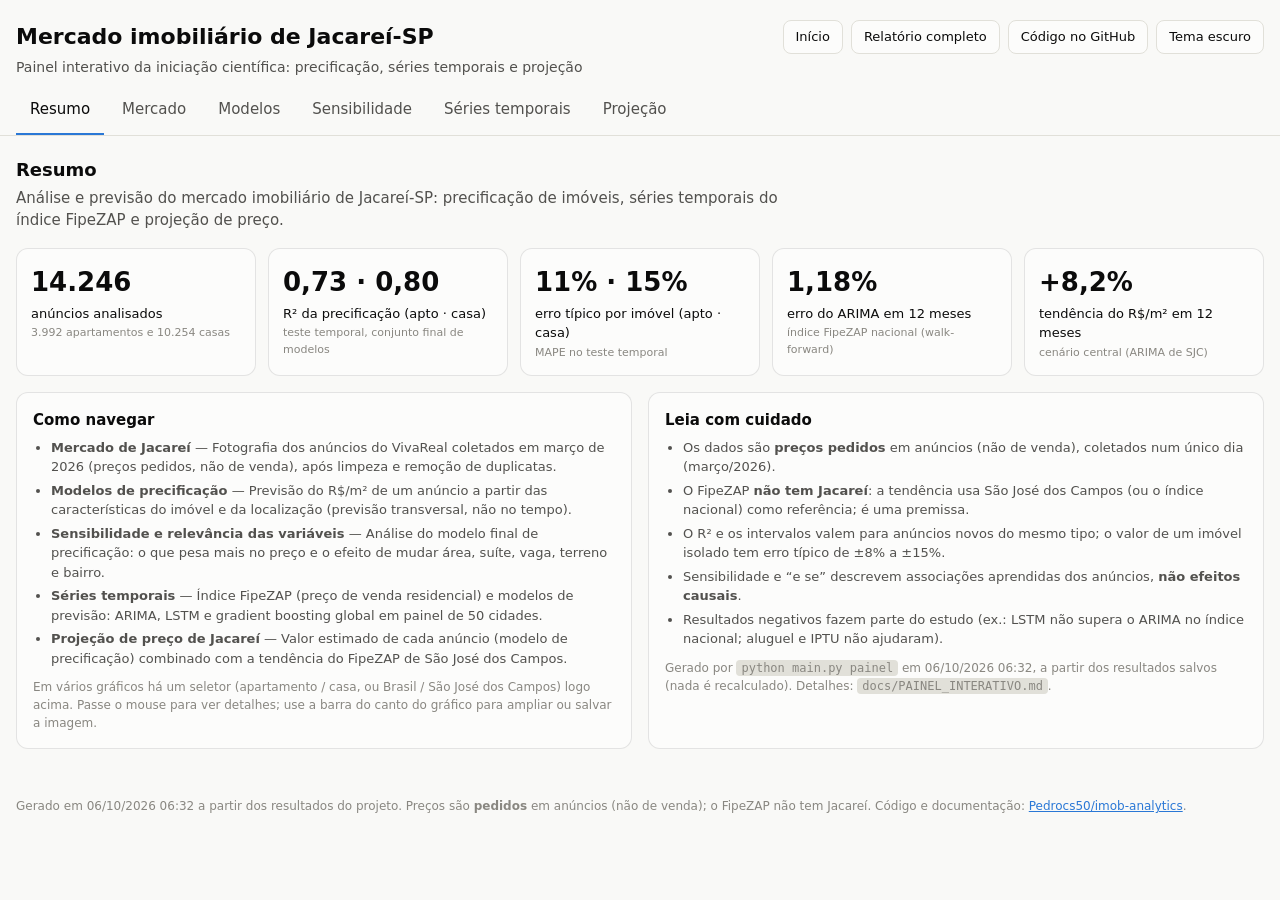
==== site/painel.html @ b03b43f9 "feat: sensibilidade, painel interativo, relatorio automatico, prever, verificar e site para GitHub P" ====
<!doctype html><html lang="pt-BR"><head><meta charset="utf-8"><meta name="viewport" content="width=device-width,initial-scale=1"><title>Painel — mercado imobiliário de Jacareí</title><meta name="description" content="Análise e previsão do mercado imobiliário de Jacareí-SP: precificação de imóveis, séries temporais do índice FipeZAP e projeção de preço."><meta property="og:title" content="Mercado imobiliário de Jacareí-SP — painel interativo"><meta property="og:description" content="Análise e previsão do mercado imobiliário de Jacareí-SP: precificação de imóveis, séries temporais do índice FipeZAP e projeção de preço."><meta property="og:type" content="website"><style>
:root{color-scheme:light;--bg:#f9f9f7;--card:#fcfcfb;--ink:#0b0b0b;--ink2:#52514e;--muted:#898781;--line:#e1e0d9;--axis:#c3c2b7;--acc:#2a78d6;--ring:rgba(11,11,11,.10)}
@media (prefers-color-scheme:dark){:root:where(:not([data-theme="light"])){color-scheme:dark;--bg:#0d0d0d;--card:#1a1a19;--ink:#fff;--ink2:#c3c2b7;--muted:#898781;--line:#2c2c2a;--axis:#383835;--acc:#3987e5;--ring:rgba(255,255,255,.10)}}
:root[data-theme="dark"]{color-scheme:dark;--bg:#0d0d0d;--card:#1a1a19;--ink:#fff;--ink2:#c3c2b7;--muted:#898781;--line:#2c2c2a;--axis:#383835;--acc:#3987e5;--ring:rgba(255,255,255,.10)}
*{box-sizing:border-box}body{margin:0;background:var(--bg);color:var(--ink);font:15px/1.5 system-ui,-apple-system,"Segoe UI",sans-serif}
header{padding:20px 16px 8px;max-width:1280px;margin:0 auto;display:flex;gap:16px;align-items:flex-start;justify-content:space-between}
h1{font-size:22px;margin:0 0 4px}.sub{color:var(--ink2);margin:0;font-size:14px}
#tema{border:1px solid var(--line);background:var(--card);color:var(--ink);border-radius:8px;padding:6px 12px;cursor:pointer;font:inherit;font-size:13px}
nav{position:sticky;top:0;z-index:5;background:var(--bg);border-bottom:1px solid var(--line)}
.abas{max-width:1280px;margin:0 auto;padding:0 16px;display:flex;gap:4px;overflow-x:auto}
.aba{border:0;background:none;color:var(--ink2);padding:12px 14px;cursor:pointer;font:inherit;font-weight:500;border-bottom:2px solid transparent;white-space:nowrap}
.aba:hover{color:var(--ink)}.aba[aria-selected="true"]{color:var(--ink);border-bottom-color:var(--acc)}
main{max-width:1280px;margin:0 auto;padding:20px 16px 48px}
.painel{display:none}.painel.ativo{display:block}h2{font-size:18px;margin:0 0 4px}.resumo{color:var(--ink2);margin:0 0 16px;max-width:80ch}
.grade{display:grid;grid-template-columns:repeat(2,minmax(0,1fr));gap:16px}.cheia{grid-column:1/-1}
.cartao{background:var(--card);border:1px solid var(--ring);border-radius:12px;padding:16px;min-width:0}
.corpo{overflow:hidden;max-width:100%}.cartao h3{font-size:15px;margin:0 0 6px}.texto{color:var(--ink2);font-size:13px;margin:0 0 10px}.fonte{color:var(--muted);font-size:11px;margin:8px 0 0}
.aviso{color:var(--ink2);border-left:3px solid #fab219;padding-left:10px;font-size:13px}.nota{color:var(--muted);font-size:12px;margin:10px 0 0}
.segmentos{display:flex;gap:6px;margin:0 0 8px;flex-wrap:wrap}.seg{border:1px solid var(--line);background:none;color:var(--ink2);border-radius:999px;padding:4px 12px;cursor:pointer;font:inherit;font-size:13px}
.seg.ativo{background:var(--acc);border-color:var(--acc);color:#fff}
.kpis{display:grid;grid-template-columns:repeat(auto-fit,minmax(190px,1fr));gap:12px;margin-bottom:16px}
.kpi{background:var(--card);border:1px solid var(--ring);border-radius:12px;padding:14px}.kpi-v{font-size:26px;font-weight:600}.kpi-r{font-size:13px;margin-top:2px}.kpi-n{color:var(--muted);font-size:11px;margin-top:2px}
.lista{margin:0;padding-left:18px;color:var(--ink2);font-size:13px}.lista li{margin:4px 0}code{background:var(--line);padding:1px 5px;border-radius:4px;font-size:12px}
.rolagem{overflow-x:auto}table{border-collapse:collapse;width:100%;font-size:13px}th,td{text-align:left;padding:7px 10px;border-bottom:1px solid var(--line)}th{color:var(--ink2);font-weight:600}
header .acoes{display:flex;gap:8px;flex-wrap:wrap;justify-content:flex-end}.link{border:1px solid var(--line);background:var(--card);color:var(--ink);border-radius:8px;padding:6px 12px;font-size:13px;text-decoration:none}.link:hover{border-color:var(--acc)}
footer{max-width:1280px;margin:0 auto;padding:0 16px 32px;color:var(--muted);font-size:12px}footer a{color:var(--acc)}
@media (max-width:800px){.grade{grid-template-columns:minmax(0,1fr)}header{flex-direction:column}}
</style><script src="https://cdn.plot.ly/plotly-4.1.1.min.js" charset="utf-8"></script></head><body><header><div><h1>Mercado imobiliário de Jacareí-SP</h1><p class="sub">Painel interativo da iniciação científica: precificação, séries temporais e projeção</p></div><div class="acoes"><a class="link" href="index.html">Início</a><a class="link" href="relatorio.html">Relatório completo</a><a class="link" href="https://github.com/Pedrocs50/imob-analytics">Código no GitHub</a><button id="tema" type="button">Tema escuro</button></div></header><nav><div class="abas" role="tablist"><button type="button" class="aba" role="tab" data-aba="resumo" aria-selected="true">Resumo</button><button type="button" class="aba" role="tab" data-aba="mercado" aria-selected="false">Mercado</button><button type="button" class="aba" role="tab" data-aba="modelos" aria-selected="false">Modelos</button><button type="button" class="aba" role="tab" data-aba="sensibilidade" aria-selected="false">Sensibilidade</button><button type="button" class="aba" role="tab" data-aba="series" aria-selected="false">Séries temporais</button><button type="button" class="aba" role="tab" data-aba="projecao" aria-selected="false">Projeção</button></div></nav><main><div class="painel ativo" id="aba-resumo" role="tabpanel"><h2>Resumo</h2><p class="resumo">Análise e previsão do mercado imobiliário de Jacareí-SP: precificação de imóveis, séries temporais do índice FipeZAP e projeção de preço.</p>
<div class="kpis"><div class="kpi"><div class="kpi-v">14.246</div><div class="kpi-r">anúncios analisados</div><div class="kpi-n">3.992 apartamentos e 10.254 casas</div></div><div class="kpi"><div class="kpi-v">0,73 · 0,80</div><div class="kpi-r">R² da precificação (apto · casa)</div><div class="kpi-n">teste temporal, conjunto final de modelos</div></div><div class="kpi"><div class="kpi-v">11% · 15%</div><div class="kpi-r">erro típico por imóvel (apto · casa)</div><div class="kpi-n">MAPE no teste temporal</div></div><div class="kpi"><div class="kpi-v">1,18%</div><div class="kpi-r">erro do ARIMA em 12 meses</div><div class="kpi-n">índice FipeZAP nacional (walk-forward)</div></div><div class="kpi"><div class="kpi-v">+8,2%</div><div class="kpi-r">tendência do R$/m² em 12 meses</div><div class="kpi-n">cenário central (ARIMA de SJC)</div></div></div>
<div class="grade">
  <section class="cartao"><h3>Como navegar</h3><ul class="lista"><li><b>Mercado de Jacareí</b> — Fotografia dos anúncios do VivaReal coletados em março de 2026 (preços pedidos, não de venda), após limpeza e remoção de duplicatas.</li><li><b>Modelos de precificação</b> — Previsão do R$/m² de um anúncio a partir das características do imóvel e da localização (previsão transversal, não no tempo).</li><li><b>Sensibilidade e relevância das variáveis</b> — Análise do modelo final de precificação: o que pesa mais no preço e o efeito de mudar área, suíte, vaga, terreno e bairro.</li><li><b>Séries temporais</b> — Índice FipeZAP (preço de venda residencial) e modelos de previsão: ARIMA, LSTM e gradient boosting global em painel de 50 cidades.</li><li><b>Projeção de preço de Jacareí</b> — Valor estimado de cada anúncio (modelo de precificação) combinado com a tendência do FipeZAP de São José dos Campos.</li></ul>
    <p class="nota">Em vários gráficos há um seletor (apartamento / casa, ou Brasil / São José dos Campos) logo acima. Passe o mouse para ver detalhes; use a barra do canto do gráfico para ampliar ou salvar a imagem.</p></section>
  <section class="cartao"><h3>Leia com cuidado</h3><ul class="lista">
    <li>Os dados são <b>preços pedidos</b> em anúncios (não de venda), coletados num único dia (março/2026).</li>
    <li>O FipeZAP <b>não tem Jacareí</b>: a tendência usa São José dos Campos (ou o índice nacional) como referência; é uma premissa.</li>
    <li>O R² e os intervalos valem para anúncios novos do mesmo tipo; o valor de um imóvel isolado tem erro típico de ±8% a ±15%.</li>
    <li>Sensibilidade e “e se” descrevem associações aprendidas dos anúncios, <b>não efeitos causais</b>.</li>
    <li>Resultados negativos fazem parte do estudo (ex.: LSTM não supera o ARIMA no índice nacional; aluguel e IPTU não ajudaram).</li></ul>
    <p class="nota">Gerado por <code>python main.py painel</code> em 06/10/2026 06:32, a partir dos resultados salvos (nada é recalculado). Detalhes: <code>docs/PAINEL_INTERATIVO.md</code>.</p></section>
</div></div><div class="painel" id="aba-mercado" role="tabpanel"><h2>Mercado de Jacareí</h2><p class="resumo">Fotografia dos anúncios do VivaReal coletados em março de 2026 (preços pedidos, não de venda), após limpeza e remoção de duplicatas.</p><div class="grade"><section class="cartao cheia"><h3>Mapa do R$/m² por setor censitário</h3><p class="texto">Mediana do preço pedido por m² em cada setor do Censo 2022 (só setores com anúncios suficientes; os demais ficam em cinza). Passe o mouse para ver a faixa de 25% a 75% e o número de anúncios; use os botões do mapa para alternar apartamento e casa. Mapa de fundo: Esri (precisa de internet).</p><div class="corpo"><iframe class="mapa-tardio" title="Mapa do R$/m² por setor censitário" data-srcdoc="&lt;!doctype html&gt;&lt;html lang=&quot;pt-BR&quot;&gt;&lt;head&gt;&lt;meta charset=&quot;utf-8&quot;&gt;&lt;meta name=&quot;viewport&quot; content=&quot;width=device-width,initial-scale=1&quot;&gt;
&lt;link rel=&quot;stylesheet&quot; href=&quot;https://cdn.jsdelivr.net/npm/leaflet@1.9.3/dist/leaflet.css&quot;&gt;&lt;script src=&quot;https://cdn.jsdelivr.net/npm/leaflet@1.9.3/dist/leaflet.js&quot;&gt;&lt;/script&gt;
&lt;style&gt;
html,body{height:100%;margin:0;font:13px/1.4 system-ui,-apple-system,&quot;Segoe UI&quot;,sans-serif}#mapa{height:100%;background:#e8e7e1}
body.dark #mapa{background:#1a1a19}body.dark .leaflet-tile-pane{filter:invert(1) hue-rotate(180deg) brightness(.85) contrast(.9)}
.caixa{background:rgba(255,255,255,.92);color:#1a1a19;border-radius:8px;padding:6px 8px;box-shadow:0 1px 4px rgba(0,0,0,.3)}
body.dark .caixa{background:rgba(26,26,25,.92);color:#f3f2ee}
.botoes{display:flex;gap:6px}.botoes button{border:1px solid #c3c2b7;background:transparent;color:inherit;border-radius:999px;padding:4px 12px;cursor:pointer;font:inherit}
.botoes button.ativo{background:#2a78d6;border-color:#2a78d6;color:#fff}
.legenda{min-width:150px}.barra{height:10px;border-radius:5px;margin:4px 0}.eixo{display:flex;justify-content:space-between;font-size:11px;opacity:.85}
.aviso{position:absolute;inset:0;display:none;align-items:center;justify-content:center;text-align:center;padding:16px}
&lt;/style&gt;&lt;/head&gt;&lt;body&gt;&lt;div id=&quot;mapa&quot;&gt;&lt;/div&gt;&lt;div id=&quot;aviso&quot; class=&quot;aviso caixa&quot;&gt;Não foi possível carregar o mapa (precisa de internet para o mapa de fundo).&lt;/div&gt;
&lt;script type=&quot;application/json&quot; id=&quot;dados&quot;&gt;{&quot;geo&quot;:{&quot;type&quot;:&quot;FeatureCollection&quot;,&quot;features&quot;:[{&quot;type&quot;:&quot;Feature&quot;,&quot;properties&quot;:{&quot;CD_SETOR&quot;:&quot;352440205000001&quot;},&quot;geometry&quot;:{&quot;type&quot;:&quot;Polygon&quot;,&quot;coordinates&quot;:[[[-45.96681,-23.30531],[-45.96945,-23.30668],[-45.96992,-23.30607],[-45.97074,-23.3065],[-45.97275,-23.30427],[-45.9717,-23.30314],[-45.9672,-23.30409],[-45.96681,-23.30531]]]}},{&quot;type&quot;:&quot;Feature&quot;,&quot;properties&quot;:{&quot;CD_SETOR&quot;:&quot;352440205000004&quot;},&quot;geometry&quot;:{&quot;type&quot;:&quot;Polygon&quot;,&quot;coordinates&quot;:[[[-45.96642,-23.30512],[-45.9672,-23.30409],[-45.966,-23.30396],[-45.96506,-23.30062],[-45.96417,-23.30023],[-45.96247,-23.30336],[-45.96642,-23.30512]]]}},{&quot;type&quot;:&quot;Feature&quot;,&quot;properties&quot;:{&quot;CD_SETOR&quot;:&quot;352440205000005&quot;},&quot;geometry&quot;:{&quot;type&quot;:&quot;Polygon&quot;,&quot;coordinates&quot;:[[[-45.96043,-23.30561],[-45.96801,-23.30592],[-45.96685,-23.30503],[-45.96148,-23.30292],[-45.96043,-23.30561]]]}},{&quot;type&quot;:&quot;Feature&quot;,&quot;properties&quot;:{&quot;CD_SETOR&quot;:&quot;352440205000007&quot;},&quot;geometry&quot;:{&quot;type&quot;:&quot;Polygon&quot;,&quot;coordinates&quot;:[[[-45.96417,-23.30927],[-45.96624,-23.31038],[-45.96715,-23.30696],[-45.96531,-23.307],[-45.96417,-23.30927]]]}},{&quot;type&quot;:&quot;Feature&quot;,&quot;properties&quot;:{&quot;CD_SETOR&quot;:&quot;352440205000008&quot;},&quot;geometry&quot;:{&quot;type&quot;:&quot;Polygon&quot;,&quot;coordinates&quot;:[[[-45.96711,-23.30752],[-45.96753,-23.30754],[-45.96717,-23.30808],[-45.96944,-23.30832],[-45.96858,-23.30675],[-45.96719,-23.30598],[-45.96711,-23.30752]]]}},{&quot;type&quot;:&quot;Feature&quot;,&quot;properties&quot;:{&quot;CD_SETOR&quot;:&quot;352440205000009&quot;},&quot;geometry&quot;:{&quot;type&quot;:&quot;Polygon&quot;,&quot;coordinates&quot;:[[[-45.96754,-23.30597],[-45.9706,-23.30893],[-45.97188,-23.30906],[-45.9734,-23.30656],[-45.97223,-23.30595],[-45.97255,-23.3054],[-45.97201,-23.30507],[-45.97074,-23.3065],[-45.96992,-23.30607],[-45.96945,-23.30668],[-45.96754,-23.30597]]]}},{&quot;type&quot;:&quot;Feature&quot;,&quot;properties&quot;:{&quot;CD_SETOR&quot;:&quot;352440205000010&quot;},&quot;geometry&quot;:{&quot;type&quot;:&quot;Polygon&quot;,&quot;coordinates&quot;:[[[-45.97368,-23.30327],[-45.97201,-23.30507],[-45.97255,-23.3054],[-45.97223,-23.30595],[-45.97576,-23.30788],[-45.97795,-23.30559],[-45.97826,-23.30356],[-45.97641,-23.30304],[-45.97462,-23.30393],[-45.97368,-23.30327]]]}},{&quot;type&quot;:&quot;Feature&quot;,&quot;properties&quot;:{&quot;CD_SETOR&quot;:&quot;352440205000013&quot;},&quot;geometry&quot;:{&quot;type&quot;:&quot;Polygon&quot;,&quot;coordinates&quot;:[[[-45.97317,-23.30024],[-45.9735,-23.30094],[-45.97454,-23.30049],[-45.97531,-23.3012],[-45.97807,-23.29829],[-45.97729,-23.29845],[-45.97632,-23.29945],[-45.97524,-23.2997],[-45.97514,-23.29916],[-45.97317,-23.30024]]]}},{&quot;type&quot;:&quot;Feature&quot;,&quot;properties&quot;:{&quot;CD_SETOR&quot;:&quot;352440205000014&quot;},&quot;geometry&quot;:{&quot;type&quot;:&quot;Polygon&quot;,&quot;coordinates&quot;:[[[-45.97514,-23.29916],[-45.97524,-23.2997],[-45.97641,-23.29943],[-45.97791,-23.29811],[-45.97425,-23.29823],[-45.97377,-23.29854],[-45.97383,-23.29957],[-45.97514,-23.29916]]]}},{&quot;type&quot;:&quot;Feature&quot;,&quot;properties&quot;:{&quot;CD_SETOR&quot;:&quot;352440205000015&quot;},&quot;geometry&quot;:{&quot;type&quot;:&quot;Polygon&quot;,&quot;coordinates&quot;:[[[-45.97211,-23.30016],[-45.97293,-23.30119],[-45.9735,-23.30094],[-45.97317,-23.30024],[-45.97383,-23.29957],[-45.9739,-23.29838],[-45.97664,-23.29796],[-45.97807,-23.29829],[-45.9789,-23.29728],[-45.97812,-23.29595],[-45.97806,-23.29686],[-45.97354,-23.29586],[-45.97325,-23.2978],[-45.97211,-23.30016]]]}},{&quot;type&quot;:&quot;Feature&quot;,&quot;properties&quot;:{&quot;CD_SETOR&quot;:&quot;352440205000016&quot;},&quot;geometry&quot;:{&quot;type&quot;:&quot;Polygon&quot;,&quot;coordinates&quot;:[[[-45.9696,-23.28815],[-45.9667,-23.29053],[-45.96618,-23.29152],[-45.96647,-23.29656],[-45.96874,-23.29963],[-45.97054,-23.29824],[-45.97048,-23.29491],[-45.97109,-23.29363],[-45.97269,-23.29265],[-45.97517,-23.29263],[-45.97533,-23.29226],[-45.97377,-23.29123],[-45.97357,-23.28942],[-45.9753,-23.28866],[-45.97828,-23.28912],[-45.97869,-23.28772],[-45.97674,-23.2851],[-45.97071,-23.28433],[-45.9696,-23.28815]]]}},{&quot;type&quot;:&quot;Feature&quot;,&quot;properties&quot;:{&quot;CD_SETOR&quot;:&quot;352440205000017&quot;},&quot;geometry&quot;:{&quot;type&quot;:&quot;Polygon&quot;,&quot;coordinates&quot;:[[[-45.96319,-23.2939],[-45.96398,-23.29357],[-45.96505,-23.29498],[-45.96451,-23.29523],[-45.96647,-23.29656],[-45.96623,-23.29294],[-45.96528,-23.29212],[-45.96319,-23.2939]]]}},{&quot;type&quot;:&quot;Feature&quot;,&quot;properties&quot;:{&quot;CD_SETOR&quot;:&quot;352440205000018&quot;},&quot;geometry&quot;:{&quot;type&quot;:&quot;Polygon&quot;,&quot;coordinates&quot;:[[[-45.96373,-23.29693],[-45.96429,-23.2981],[-45.96635,-23.29648],[-45.96451,-23.29523],[-45.96505,-23.29498],[-45.96398,-23.29357],[-45.96265,-23.29417],[-45.95877,-23.29199],[-45.96373,-23.29693]]]}},{&quot;type&quot;:&quot;Feature&quot;,&quot;properties&quot;:{&quot;CD_SETOR&quot;:&quot;352440205000019&quot;},&quot;geometry&quot;:{&quot;type&quot;:&quot;Polygon&quot;,&quot;coordinates&quot;:[[[-45.96095,-23.30029],[-45.96142,-23.30098],[-45.96052,-23.30247],[-45.96148,-23.30292],[-45.962,-23.30196],[-45.9616,-23.30124],[-45.96315,-23.29999],[-45.96239,-23.29996],[-45.9627,-23.29956],[-45.96346,-23.29952],[-45.96417,-23.30023],[-45.96502,-23.29969],[-45.96353,-23.29669],[-45.96373,-23.29715],[-45.96095,-23.30029]]]}},{&quot;type&quot;:&quot;Feature&quot;,&quot;properties&quot;:{&quot;CD_SETOR&quot;:&quot;352440205000020&quot;},&quot;geometry&quot;:{&quot;type&quot;:&quot;Polygon&quot;,&quot;coordinates&quot;:[[[-45.96298,-23.29957],[-45.96239,-23.29996],[-45.96242,-23.29998],[-45.96315,-23.29999],[-45.96298,-23.29957]]]}},{&quot;type&quot;:&quot;Feature&quot;,&quot;properties&quot;:{&quot;CD_SETOR&quot;:&quot;352440205000023&quot;},&quot;geometry&quot;:{&quot;type&quot;:&quot;Polygon&quot;,&quot;coordinates&quot;:[[[-45.95948,-23.30838],[-45.96218,-23.30683],[-45.95942,-23.30664],[-45.95899,-23.30622],[-45.96024,-23.30609],[-45.95862,-23.30585],[-45.95948,-23.30838]]]}},{&quot;type&quot;:&quot;Feature&quot;,&quot;properties&quot;:{&quot;CD_SETOR&quot;:&quot;352440205000024&quot;},&quot;geometry&quot;:{&quot;type&quot;:&quot;Polygon&quot;,&quot;coordinates&quot;:[[[-45.95944,-23.30991],[-45.96112,-23.31014],[-45.96149,-23.30792],[-45.96115,-23.30751],[-45.95948,-23.30838],[-45.95944,-23.30991]]]}},{&quot;type&quot;:&quot;Feature&quot;,&quot;properties&quot;:{&quot;CD_SETOR&quot;:&quot;352440205000025&quot;},&quot;geometry&quot;:{&quot;type&quot;:&quot;Polygon&quot;,&quot;coordinates&quot;:[[[-45.96112,-23.31014],[-45.96207,-23.31027],[-45.96311,-23.3086],[-45.96149,-23.30792],[-45.96112,-23.31014]]]}},{&quot;type&quot;:&quot;Feature&quot;,&quot;properties&quot;:{&quot;CD_SETOR&quot;:&quot;352440205000027&quot;},&quot;geometry&quot;:{&quot;type&quot;:&quot;Polygon&quot;,&quot;coordinates&quot;:[[[-45.96222,-23.31299],[-45.96505,-23.31165],[-45.9657,-23.31183],[-45.96624,-23.31038],[-45.96417,-23.30927],[-45.96222,-23.31299]]]}},{&quot;type&quot;:&quot;Feature&quot;,&quot;properties&quot;:{&quot;CD_SETOR&quot;:&quot;352440205000029&quot;},&quot;geometry&quot;:{&quot;type&quot;:&quot;Polygon&quot;,&quot;coordinates&quot;:[[[-45.96544,-23.31984],[-45.96737,-23.32004],[-45.96783,-23.31872],[-45.96548,-23.31893],[-45.96544,-23.31984]]]}},{&quot;type&quot;:&quot;Feature&quot;,&quot;properties&quot;:{&quot;CD_SETOR&quot;:&quot;352440205000030&quot;},&quot;geometry&quot;:{&quot;type&quot;:&quot;Polygon&quot;,&quot;coordinates&quot;:[[[-45.96783,-23.31872],[-45.96798,-23.31805],[-45.96604,-23.31767],[-45.96548,-23.31893],[-45.96783,-23.31872]]]}},{&quot;type&quot;:&quot;Feature&quot;,&quot;properties&quot;:{&quot;CD_SETOR&quot;:&quot;352440205000031&quot;},&quot;geometry&quot;:{&quot;type&quot;:&quot;Polygon&quot;,&quot;coordinates&quot;:[[[-45.96281,-23.31692],[-45.96798,-23.31805],[-45.96804,-23.31459],[-45.96941,-23.31168],[-45.96459,-23.31244],[-45.96262,-23.31335],[-45.96158,-23.31499],[-45.96066,-23.31507],[-45.96281,-23.31692]]]}},{&quot;type&quot;:&quot;Feature&quot;,&quot;properties&quot;:{&quot;CD_SETOR&quot;:&quot;352440205000032&quot;},&quot;geometry&quot;:{&quot;type&quot;:&quot;Polygon&quot;,&quot;coordinates&quot;:[[[-45.97078,-23.30967],[-45.97131,-23.3103],[-45.97236,-23.31049],[-45.97398,-23.30855],[-45.97576,-23.30788],[-45.9734,-23.30656],[-45.97188,-23.30906],[-45.97123,-23.309],[-45.97078,-23.30967]]]}},{&quot;type&quot;:&quot;Feature&quot;,&quot;properties&quot;:{&quot;CD_SETOR&quot;:&quot;352440205000036&quot;},&quot;geometry&quot;:{&quot;type&quot;:&quot;Polygon&quot;,&quot;coordinates&quot;:[[[-45.97872,-23.3097],[-45.98247,-23.30919],[-45.98274,-23.3073],[-45.98218,-23.30705],[-45.98198,-23.30799],[-45.9809,-23.30823],[-45.98024,-23.30808],[-45.98002,-23.30736],[-45.97836,-23.30709],[-45.97909,-23.30378],[-45.97826,-23.30356],[-45.97795,-23.30559],[-45.97576,-23.30788],[-45.97872,-23.3097]]]}},{&quot;type&quot;:&quot;Feature&quot;,&quot;properties&quot;:{&quot;CD_SETOR&quot;:&quot;352440205000037&quot;},&quot;geometry&quot;:{&quot;type&quot;:&quot;Polygon&quot;,&quot;coordinates&quot;:[[[-45.97836,-23.30709],[-45.97998,-23.30734],[-45.98024,-23.30808],[-45.98084,-23.30803],[-45.98046,-23.30663],[-45.98301,-23.30449],[-45.98295,-23.30366],[-45.98181,-23.30291],[-45.97906,-23.30358],[-45.97836,-23.30709]]]}},{&quot;type&quot;:&quot;Feature&quot;,&quot;properties&quot;:{&quot;CD_SETOR&quot;:&quot;352440205000040&quot;},&quot;geometry&quot;:{&quot;type&quot;:&quot;Polygon&quot;,&quot;coordinates&quot;:[[[-45.97805,-23.30021],[-45.97811,-23.30127],[-45.97856,-23.30131],[-45.97954,-23.29913],[-45.9812,-23.29738],[-45.98158,-23.29565],[-45.98092,-23.29562],[-45.98063,-23.29662],[-45.97848,-23.29863],[-45.97805,-23.30021]]]}},{&quot;type&quot;:&quot;Feature&quot;,&quot;properties&quot;:{&quot;CD_SETOR&quot;:&quot;352440205000045&quot;},&quot;geometry&quot;:{&quot;type&quot;:&quot;Polygon&quot;,&quot;coordinates&quot;:[[[-45.96166,-23.29155],[-45.96366,-23.29352],[-45.96528,-23.29212],[-45.96623,-23.29294],[-45.96609,-23.2919],[-45.96383,-23.28967],[-45.96166,-23.29155]]]}},{&quot;type&quot;:&quot;Feature&quot;,&quot;properties&quot;:{&quot;CD_SETOR&quot;:&quot;352440205000046&quot;},&quot;geometry&quot;:{&quot;type&quot;:&quot;Polygon&quot;,&quot;coordinates&quot;:[[[-45.96265,-23.29417],[-45.96366,-23.29352],[-45.96166,-23.29155],[-45.96274,-23.29061],[-45.96165,-23.28952],[-45.95877,-23.29199],[-45.96265,-23.29417]]]}},{&quot;type&quot;:&quot;Feature&quot;,&quot;properties&quot;:{&quot;CD_SETOR&quot;:&quot;352440205000047&quot;},&quot;geometry&quot;:{&quot;type&quot;:&quot;Polygon&quot;,&quot;coordinates&quot;:[[[-45.95694,-23.29184],[-45.95922,-23.29497],[-45.96033,-23.29357],[-45.95772,-23.29093],[-45.95694,-23.29184]]]}},{&quot;type&quot;:&quot;Feature&quot;,&quot;properties&quot;:{&quot;CD_SETOR&quot;:&quot;352440205000048&quot;},&quot;geometry&quot;:{&quot;type&quot;:&quot;Polygon&quot;,&quot;coordinates&quot;:[[[-45.95751,-23.29487],[-45.95979,-23.29844],[-45.96204,-23.29597],[-45.9627,-23.2966],[-45.96306,-23.29622],[-45.96033,-23.29357],[-45.95922,-23.29497],[-45.95853,-23.29431],[-45.95751,-23.29487]]]}},{&quot;type&quot;:&quot;Feature&quot;,&quot;properties&quot;:{&quot;CD_SETOR&quot;:&quot;352440205000049&quot;},&quot;geometry&quot;:{&quot;type&quot;:&quot;Polygon&quot;,&quot;coordinates&quot;:[[[-45.96026,-23.29922],[-45.96245,-23.29687],[-45.96328,-23.29768],[-45.96373,-23.29715],[-45.96306,-23.29622],[-45.9627,-23.2966],[-45.96204,-23.29597],[-45.95979,-23.29844],[-45.96026,-23.29922]]]}},{&quot;type&quot;:&quot;Feature&quot;,&quot;properties&quot;:{&quot;CD_SETOR&quot;:&quot;352440205000050&quot;},&quot;geometry&quot;:{&quot;type&quot;:&quot;Polygon&quot;,&quot;coordinates&quot;:[[[-45.96095,-23.30029],[-45.96328,-23.29768],[-45.96245,-23.29687],[-45.96026,-23.29922],[-45.96095,-23.30029]]]}},{&quot;type&quot;:&quot;Feature&quot;,&quot;properties&quot;:{&quot;CD_SETOR&quot;:&quot;352440205000055&quot;},&quot;geometry&quot;:{&quot;type&quot;:&quot;Polygon&quot;,&quot;coordinates&quot;:[[[-45.95821,-23.31068],[-45.95817,-23.3126],[-45.95928,-23.31082],[-45.95959,-23.30912],[-45.95887,-23.30658],[-45.95793,-23.30901],[-45.95821,-23.31068]]]}},{&quot;type&quot;:&quot;Feature&quot;,&quot;properties&quot;:{&quot;CD_SETOR&quot;:&quot;352440205000056&quot;},&quot;geometry&quot;:{&quot;type&quot;:&quot;Polygon&quot;,&quot;coordinates&quot;:[[[-45.95801,-23.31325],[-45.95727,-23.31333],[-45.95719,-23.3143],[-45.9581,-23.31502],[-45.95928,-23.31362],[-45.95928,-23.31082],[-45.95801,-23.31325]]]}},{&quot;type&quot;:&quot;Feature&quot;,&quot;properties&quot;:{&quot;CD_SETOR&quot;:&quot;352440205000057&quot;},&quot;geometry&quot;:{&quot;type&quot;:&quot;Polygon&quot;,&quot;coordinates&quot;:[[[-45.95938,-23.31345],[-45.95948,-23.3123],[-45.96019,-23.31259],[-45.96093,-23.31105],[-45.96165,-23.31114],[-45.96207,-23.31027],[-45.95944,-23.30991],[-45.95938,-23.31345]]]}},{&quot;type&quot;:&quot;Feature&quot;,&quot;properties&quot;:{&quot;CD_SETOR&quot;:&quot;352440205000058&quot;},&quot;geometry&quot;:{&quot;type&quot;:&quot;Polygon&quot;,&quot;coordinates&quot;:[[[-45.9581,-23.31502],[-45.96011,-23.31434],[-45.96165,-23.31114],[-45.96093,-23.31105],[-45.96019,-23.31259],[-45.95948,-23.3123],[-45.95929,-23.31342],[-45.9581,-23.31502]]]}},{&quot;type&quot;:&quot;Feature&quot;,&quot;properties&quot;:{&quot;CD_SETOR&quot;:&quot;352440205000059&quot;},&quot;geometry&quot;:{&quot;type&quot;:&quot;Polygon&quot;,&quot;coordinates&quot;:[[[-45.9622,-23.32338],[-45.96311,-23.32371],[-45.96307,-23.32315],[-45.96555,-23.32191],[-45.96532,-23.32144],[-45.96384,-23.32215],[-45.96253,-23.32127],[-45.96164,-23.32172],[-45.9622,-23.32338]]]}},{&quot;type&quot;:&quot;Feature&quot;,&quot;properties&quot;:{&quot;CD_SETOR&quot;:&quot;352440205000060&quot;},&quot;geometry&quot;:{&quot;type&quot;:&quot;Polygon&quot;,&quot;coordinates&quot;:[[[-45.96366,-23.32185],[-45.96384,-23.32215],[-45.96632,-23.32148],[-45.96862,-23.32581],[-45.96967,-23.32586],[-45.96904,-23.32431],[-45.96723,-23.32227],[-45.96737,-23.32004],[-45.96566,-23.31986],[-45.96574,-23.3208],[-45.96366,-23.32185]]]}},{&quot;type&quot;:&quot;Feature&quot;,&quot;properties&quot;:{&quot;CD_SETOR&quot;:&quot;352440205000062&quot;},&quot;geometry&quot;:{&quot;type&quot;:&quot;Polygon&quot;,&quot;coordinates&quot;:[[[-45.97082,-23.32492],[-45.97128,-23.32524],[-45.97098,-23.32571],[-45.97147,-23.32602],[-45.97186,-23.3255],[-45.9725,-23.32657],[-45.97366,-23.32505],[-45.97432,-23.32614],[-45.97546,-23.32456],[-45.9745,-23.32395],[-45.97418,-23.32438],[-45.97368,-23.32406],[-45.97398,-23.32354],[-45.97299,-23.32304],[-45.9724,-23.32381],[-45.97165,-23.32386],[-45.97082,-23.32492]]]}},{&quot;type&quot;:&quot;Feature&quot;,&quot;properties&quot;:{&quot;CD_SETOR&quot;:&quot;352440205000063&quot;},&quot;geometry&quot;:{&quot;type&quot;:&quot;Polygon&quot;,&quot;coordinates&quot;:[[[-45.96954,-23.32371],[-45.97005,-23.32403],[-45.97036,-23.32359],[-45.9724,-23.32381],[-45.97299,-23.32304],[-45.97398,-23.32354],[-45.97368,-23.32406],[-45.97418,-23.32438],[-45.9745,-23.32395],[-45.97546,-23.32456],[-45.97532,-23.32288],[-45.97468,-23.32228],[-45.97021,-23.3228],[-45.96954,-23.32371]]]}},{&quot;type&quot;:&quot;Feature&quot;,&quot;properties&quot;:{&quot;CD_SETOR&quot;:&quot;352440205000064&quot;},&quot;geometry&quot;:{&quot;type&quot;:&quot;Polygon&quot;,&quot;coordinates&quot;:[[[-45.97021,-23.3219],[-45.97203,-23.322],[-45.97385,-23.32144],[-45.97664,-23.3187],[-45.97996,-23.31751],[-45.97617,-23.31441],[-45.97021,-23.3219]]]}},{&quot;type&quot;:&quot;Feature&quot;,&quot;properties&quot;:{&quot;CD_SETOR&quot;:&quot;352440205000066&quot;},&quot;geometry&quot;:{&quot;type&quot;:&quot;Polygon&quot;,&quot;coordinates&quot;:[[[-45.97993,-23.31745],[-45.97994,-23.31793],[-45.98154,-23.31795],[-45.97875,-23.31461],[-45.97773,-23.3157],[-45.97993,-23.31745]]]}},{&quot;type&quot;:&quot;Feature&quot;,&quot;properties&quot;:{&quot;CD_SETOR&quot;:&quot;352440205000067&quot;},&quot;geometry&quot;:{&quot;type&quot;:&quot;Polygon&quot;,&quot;coordinates&quot;:[[[-45.97773,-23.3157],[-45.97875,-23.31461],[-45.97705,-23.31222],[-45.97548,-23.3139],[-45.97773,-23.3157]]]}},{&quot;type&quot;:&quot;Feature&quot;,&quot;properties&quot;:{&quot;CD_SETOR&quot;:&quot;352440205000068&quot;},&quot;geometry&quot;:{&quot;type&quot;:&quot;Polygon&quot;,&quot;coordinates&quot;:[[[-45.98068,-23.31673],[-45.98184,-23.31562],[-45.98076,-23.31353],[-45.97934,-23.31488],[-45.98068,-23.31673]]]}},{&quot;type&quot;:&quot;Feature&quot;,&quot;properties&quot;:{&quot;CD_SETOR&quot;:&quot;352440205000070&quot;},&quot;geometry&quot;:{&quot;type&quot;:&quot;Polygon&quot;,&quot;coordinates&quot;:[[[-45.97939,-23.31086],[-45.98104,-23.31404],[-45.9821,-23.31303],[-45.98283,-23.3108],[-45.98003,-23.30932],[-45.97872,-23.3097],[-45.97939,-23.31086]]]}},{&quot;type&quot;:&quot;Feature&quot;,&quot;properties&quot;:{&quot;CD_SETOR&quot;:&quot;352440205000071&quot;},&quot;geometry&quot;:{&quot;type&quot;:&quot;Polygon&quot;,&quot;coordinates&quot;:[[[-45.98283,-23.3108],[-45.98229,-23.31168],[-45.98377,-23.31285],[-45.98501,-23.30972],[-45.98247,-23.30919],[-45.98003,-23.30932],[-45.98283,-23.3108]]]}},{&quot;type&quot;:&quot;Feature&quot;,&quot;properties&quot;:{&quot;CD_SETOR&quot;:&quot;352440205000072&quot;},&quot;geometry&quot;:{&quot;type&quot;:&quot;Polygon&quot;,&quot;coordinates&quot;:[[[-45.98247,-23.30919],[-45.98765,-23.31024],[-45.98788,-23.30806],[-45.98664,-23.30773],[-45.98616,-23.30857],[-45.9852,-23.3087],[-45.98356,-23.30784],[-45.98343,-23.30676],[-45.98274,-23.3073],[-45.98247,-23.30919]]]}},{&quot;type&quot;:&quot;Feature&quot;,&quot;properties&quot;:{&quot;CD_SETOR&quot;:&quot;352440205000073&quot;},&quot;geometry&quot;:{&quot;type&quot;:&quot;Polygon&quot;,&quot;coordinates&quot;:[[[-45.99047,-23.31049],[-45.99073,-23.30837],[-45.98788,-23.30806],[-45.98765,-23.31024],[-45.99047,-23.31049]]]}},{&quot;type&quot;:&quot;Feature&quot;,&quot;properties&quot;:{&quot;CD_SETOR&quot;:&quot;352440205000076&quot;},&quot;geometry&quot;:{&quot;type&quot;:&quot;Polygon&quot;,&quot;coordinates&quot;:[[[-45.9821,-23.29927],[-45.98357,-23.30123],[-45.98181,-23.30291],[-45.98249,-23.30335],[-45.98461,-23.30147],[-45.98542,-23.30147],[-45.98664,-23.3023],[-45.98736,-23.30199],[-45.98571,-23.30055],[-45.98517,-23.2987],[-45.9821,-23.29927]]]}},{&quot;type&quot;:&quot;Feature&quot;,&quot;properties&quot;:{&quot;CD_SETOR&quot;:&quot;352440205000078&quot;},&quot;geometry&quot;:{&quot;type&quot;:&quot;Polygon&quot;,&quot;coordinates&quot;:[[[-45.98929,-23.29403],[-45.98933,-23.29561],[-45.99164,-23.29558],[-45.99164,-23.29371],[-45.98867,-23.29383],[-45.98929,-23.29403]]]}},{&quot;type&quot;:&quot;Feature&quot;,&quot;properties&quot;:{&quot;CD_SETOR&quot;:&quot;352440205000079&quot;},&quot;geometry&quot;:{&quot;type&quot;:&quot;Polygon&quot;,&quot;coordinates&quot;:[[[-45.98669,-23.29597],[-45.98808,-23.29597],[-45.9877,-23.29611],[-45.98852,-23.29634],[-45.98853,-23.29687],[-45.99021,-23.29659],[-45.99018,-23.2956],[-45.98933,-23.29561],[-45.98929,-23.29403],[-45.98693,-23.29407],[-45.98669,-23.29597]]]}},{&quot;type&quot;:&quot;Feature&quot;,&quot;properties&quot;:{&quot;CD_SETOR&quot;:&quot;352440205000080&quot;},&quot;geometry&quot;:{&quot;type&quot;:&quot;Polygon&quot;,&quot;coordinates&quot;:[[[-45.98515,-23.29602],[-45.9857,-23.29663],[-45.98604,-23.29598],[-45.98696,-23.29566],[-45.98693,-23.29407],[-45.98516,-23.2941],[-45.98515,-23.29602]]]}},{&quot;type&quot;:&quot;Feature&quot;,&quot;properties&quot;:{&quot;CD_SETOR&quot;:&quot;352440205000081&quot;},&quot;geometry&quot;:{&quot;type&quot;:&quot;Polygon&quot;,&quot;coordinates&quot;:[[[-45.95829,-23.28818],[-45.95988,-23.28976],[-45.96206,-23.28791],[-45.96046,-23.2863],[-45.95829,-23.28818]]]}},{&quot;type&quot;:&quot;Feature&quot;,&quot;properties&quot;:{&quot;CD_SETOR&quot;:&quot;352440205000082&quot;},&quot;geometry&quot;:{&quot;type&quot;:&quot;Polygon&quot;,&quot;coordinates&quot;:[[[-45.95763,-23.29016],[-45.95877,-23.29199],[-45.96165,-23.28952],[-45.96274,-23.29061],[-45.96383,-23.28967],[-45.96206,-23.28791],[-45.95988,-23.28976],[-45.95903,-23.28895],[-45.95763,-23.29016]]]}},{&quot;type&quot;:&quot;Feature&quot;,&quot;properties&quot;:{&quot;CD_SETOR&quot;:&quot;352440205000083&quot;},&quot;geometry&quot;:{&quot;type&quot;:&quot;Polygon&quot;,&quot;coordinates&quot;:[[[-45.95458,-23.29468],[-45.95443,-23.29615],[-45.95714,-23.29429],[-45.95751,-23.29487],[-45.95853,-23.29431],[-45.95694,-23.29184],[-45.95458,-23.29468]]]}},{&quot;type&quot;:&quot;Feature&quot;,&quot;properties&quot;:{&quot;CD_SETOR&quot;:&quot;352440205000084&quot;},&quot;geometry&quot;:{&quot;type&quot;:&quot;Polygon&quot;,&quot;coordinates&quot;:[[[-45.95432,-23.2975],[-45.95543,-23.29868],[-45.95549,-23.2975],[-45.95703,-23.29754],[-45.95718,-23.29556],[-45.95648,-23.29488],[-45.95443,-23.29615],[-45.95432,-23.2975]]]}},{&quot;type&quot;:&quot;Feature&quot;,&quot;properties&quot;:{&quot;CD_SETOR&quot;:&quot;352440205000085&quot;},&quot;geometry&quot;:{&quot;type&quot;:&quot;Polygon&quot;,&quot;coordinates&quot;:[[[-45.95718,-23.29556],[-45.95681,-23.30063],[-45.9593,-23.29771],[-45.95714,-23.29429],[-45.95648,-23.29488],[-45.95718,-23.29556]]]}},{&quot;type&quot;:&quot;Feature&quot;,&quot;properties&quot;:{&quot;CD_SETOR&quot;:&quot;352440205000086&quot;},&quot;geometry&quot;:{&quot;type&quot;:&quot;Polygon&quot;,&quot;coordinates&quot;:[[[-45.95586,-23.29929],[-45.95488,-23.30082],[-45.95713,-23.30182],[-45.95757,-23.30108],[-45.95677,-23.30057],[-45.95703,-23.29754],[-45.95549,-23.2975],[-45.95586,-23.29929]]]}},{&quot;type&quot;:&quot;Feature&quot;,&quot;properties&quot;:{&quot;CD_SETOR&quot;:&quot;352440205000087&quot;},&quot;geometry&quot;:{&quot;type&quot;:&quot;Polygon&quot;,&quot;coordinates&quot;:[[[-45.95378,-23.29969],[-45.9534,-23.29917],[-45.95507,-23.29817],[-45.95437,-23.2975],[-45.95287,-23.29743],[-45.95316,-23.298],[-45.95212,-23.29816],[-45.95249,-23.30044],[-45.95378,-23.29969]]]}},{&quot;type&quot;:&quot;Feature&quot;,&quot;properties&quot;:{&quot;CD_SETOR&quot;:&quot;352440205000088&quot;},&quot;geometry&quot;:{&quot;type&quot;:&quot;Polygon&quot;,&quot;coordinates&quot;:[[[-45.95451,-23.30139],[-45.95586,-23.29929],[-45.95507,-23.29817],[-45.9534,-23.29917],[-45.95378,-23.29969],[-45.95249,-23.30044],[-45.95451,-23.30139]]]}},{&quot;type&quot;:&quot;Feature&quot;,&quot;properties&quot;:{&quot;CD_SETOR&quot;:&quot;352440205000091&quot;},&quot;geometry&quot;:{&quot;type&quot;:&quot;Polygon&quot;,&quot;coordinates&quot;:[[[-45.95272,-23.31035],[-45.95284,-23.31051],[-45.95517,-23.30983],[-45.95469,-23.3092],[-45.95594,-23.30827],[-45.95531,-23.3078],[-45.95573,-23.3073],[-45.95486,-23.307],[-45.95272,-23.31035]]]}},{&quot;type&quot;:&quot;Feature&quot;,&quot;properties&quot;:{&quot;CD_SETOR&quot;:&quot;352440205000092&quot;},&quot;geometry&quot;:{&quot;type&quot;:&quot;Polygon&quot;,&quot;coordinates&quot;:[[[-45.95469,-23.3092],[-45.95568,-23.31047],[-45.95569,-23.31148],[-45.95733,-23.31147],[-45.95726,-23.30924],[-45.95639,-23.30774],[-45.95649,-23.31016],[-45.95469,-23.3092]]]}},{&quot;type&quot;:&quot;Feature&quot;,&quot;properties&quot;:{&quot;CD_SETOR&quot;:&quot;352440205000093&quot;},&quot;geometry&quot;:{&quot;type&quot;:&quot;Polygon&quot;,&quot;coordinates&quot;:[[[-45.95592,-23.31384],[-45.95775,-23.31495],[-45.95719,-23.3143],[-45.95733,-23.31147],[-45.95569,-23.31148],[-45.95592,-23.31384]]]}},{&quot;type&quot;:&quot;Feature&quot;,&quot;properties&quot;:{&quot;CD_SETOR&quot;:&quot;352440205000094&quot;},&quot;geometry&quot;:{&quot;type&quot;:&quot;Polygon&quot;,&quot;coordinates&quot;:[[[-45.95558,-23.313],[-45.95564,-23.31041],[-45.95419,-23.31093],[-45.95414,-23.31298],[-45.95558,-23.313]]]}},{&quot;type&quot;:&quot;Feature&quot;,&quot;properties&quot;:{&quot;CD_SETOR&quot;:&quot;352440205000095&quot;},&quot;geometry&quot;:{&quot;type&quot;:&quot;Polygon&quot;,&quot;coordinates&quot;:[[[-45.95284,-23.31315],[-45.95414,-23.31298],[-45.95419,-23.31093],[-45.95564,-23.31041],[-45.95517,-23.30983],[-45.95305,-23.31058],[-45.95284,-23.31315]]]}},{&quot;type&quot;:&quot;Feature&quot;,&quot;properties&quot;:{&quot;CD_SETOR&quot;:&quot;352440205000096&quot;},&quot;geometry&quot;:{&quot;type&quot;:&quot;Polygon&quot;,&quot;coordinates&quot;:[[[-45.95251,-23.32118],[-45.95387,-23.32081],[-45.95528,-23.31922],[-45.95654,-23.32002],[-45.95736,-23.32172],[-45.95888,-23.31997],[-45.95778,-23.31902],[-45.95891,-23.31779],[-45.95905,-23.31667],[-45.95833,-23.3161],[-45.95747,-23.31689],[-45.95547,-23.31621],[-45.95478,-23.3175],[-45.95376,-23.31711],[-45.95444,-23.31498],[-45.95592,-23.31384],[-45.95558,-23.313],[-45.95284,-23.31315],[-45.95305,-23.31058],[-45.95272,-23.31035],[-45.95195,-23.31113],[-45.95251,-23.32118]]]}},{&quot;type&quot;:&quot;Feature&quot;,&quot;properties&quot;:{&quot;CD_SETOR&quot;:&quot;352440205000097&quot;},&quot;geometry&quot;:{&quot;type&quot;:&quot;Polygon&quot;,&quot;coordinates&quot;:[[[-45.95823,-23.31505],[-45.95665,-23.31456],[-45.95592,-23.31384],[-45.95444,-23.31498],[-45.9536,-23.31689],[-45.95475,-23.3175],[-45.95542,-23.31623],[-45.95669,-23.31663],[-45.95823,-23.31505]]]}},{&quot;type&quot;:&quot;Feature&quot;,&quot;properties&quot;:{&quot;CD_SETOR&quot;:&quot;352440205000103&quot;},&quot;geometry&quot;:{&quot;type&quot;:&quot;Polygon&quot;,&quot;coordinates&quot;:[[[-45.99362,-23.32694],[-45.99288,-23.3274],[-45.99304,-23.32859],[-45.99481,-23.32917],[-45.99572,-23.331],[-45.9963,-23.32934],[-45.99734,-23.32861],[-45.99579,-23.32589],[-45.99583,-23.3265],[-45.9953,-23.32684],[-45.99555,-23.32721],[-45.99458,-23.32702],[-45.9933,-23.32532],[-45.99273,-23.3257],[-45.99362,-23.32694]]]}},{&quot;type&quot;:&quot;Feature&quot;,&quot;properties&quot;:{&quot;CD_SETOR&quot;:&quot;352440205000106&quot;},&quot;geometry&quot;:{&quot;type&quot;:&quot;Polygon&quot;,&quot;coordinates&quot;:[[[-45.97071,-23.28433],[-45.97127,-23.28288],[-45.97044,-23.28328],[-45.95254,-23.28051],[-45.95244,-23.28148],[-45.97071,-23.28433]]]}},{&quot;type&quot;:&quot;Feature&quot;,&quot;properties&quot;:{&quot;CD_SETOR&quot;:&quot;352440205000109&quot;},&quot;geometry&quot;:{&quot;type&quot;:&quot;Polygon&quot;,&quot;coordinates&quot;:[[[-46.00683,-23.31038],[-46.007,-23.3109],[-46.00631,-23.31105],[-46.00688,-23.31238],[-46.0084,-23.31318],[-46.00977,-23.31082],[-46.00877,-23.31033],[-46.00894,-23.30988],[-46.00815,-23.30935],[-46.00683,-23.31038]]]}},{&quot;type&quot;:&quot;Feature&quot;,&quot;properties&quot;:{&quot;CD_SETOR&quot;:&quot;352440205000112&quot;},&quot;geometry&quot;:{&quot;type&quot;:&quot;Polygon&quot;,&quot;coordinates&quot;:[[[-46.00894,-23.30988],[-46.00877,-23.31033],[-46.01089,-23.31138],[-46.01194,-23.30948],[-46.00958,-23.30779],[-46.00931,-23.30835],[-46.00791,-23.30894],[-46.00894,-23.30988]]]}},{&quot;type&quot;:&quot;Feature&quot;,&quot;properties&quot;:{&quot;CD_SETOR&quot;:&quot;352440205000113&quot;},&quot;geometry&quot;:{&quot;type&quot;:&quot;Polygon&quot;,&quot;coordinates&quot;:[[[-46.01321,-23.31254],[-46.01407,-23.31102],[-46.01194,-23.30948],[-46.01089,-23.31138],[-46.01321,-23.31254]]]}},{&quot;type&quot;:&quot;Feature&quot;,&quot;properties&quot;:{&quot;CD_SETOR&quot;:&quot;352440205000116&quot;},&quot;geometry&quot;:{&quot;type&quot;:&quot;Polygon&quot;,&quot;coordinates&quot;:[[[-46.00983,-23.3063],[-46.01105,-23.30896],[-46.01274,-23.30998],[-46.01382,-23.30874],[-46.01265,-23.30817],[-46.01241,-23.30763],[-46.01302,-23.30736],[-46.01206,-23.30533],[-46.00983,-23.3063]]]}},{&quot;type&quot;:&quot;Feature&quot;,&quot;properties&quot;:{&quot;CD_SETOR&quot;:&quot;352440205000117&quot;},&quot;geometry&quot;:{&quot;type&quot;:&quot;Polygon&quot;,&quot;coordinates&quot;:[[[-46.01302,-23.30736],[-46.01241,-23.30763],[-46.01265,-23.30817],[-46.01382,-23.30874],[-46.01405,-23.30829],[-46.01512,-23.3084],[-46.01517,-23.30725],[-46.01448,-23.30704],[-46.01467,-23.30598],[-46.01522,-23.3065],[-46.01635,-23.30608],[-46.0153,-23.3041],[-46.01206,-23.30533],[-46.01302,-23.30736]]]}},{&quot;type&quot;:&quot;Feature&quot;,&quot;properties&quot;:{&quot;CD_SETOR&quot;:&quot;352440205000118&quot;},&quot;geometry&quot;:{&quot;type&quot;:&quot;Polygon&quot;,&quot;coordinates&quot;:[[[-46.01664,-23.30641],[-46.01813,-23.30603],[-46.01737,-23.30324],[-46.0153,-23.3041],[-46.01664,-23.30641]]]}},{&quot;type&quot;:&quot;Feature&quot;,&quot;properties&quot;:{&quot;CD_SETOR&quot;:&quot;352440205000119&quot;},&quot;geometry&quot;:{&quot;type&quot;:&quot;Polygon&quot;,&quot;coordinates&quot;:[[[-46.01526,-23.3065],[-46.01467,-23.30598],[-46.01448,-23.30704],[-46.01517,-23.30725],[-46.01508,-23.30845],[-46.01693,-23.30884],[-46.01719,-23.30828],[-46.02048,-23.30726],[-46.01904,-23.30675],[-46.01926,-23.30541],[-46.01526,-23.3065]]]}},{&quot;type&quot;:&quot;Feature&quot;,&quot;properties&quot;:{&quot;CD_SETOR&quot;:&quot;352440205000120&quot;},&quot;geometry&quot;:{&quot;type&quot;:&quot;Polygon&quot;,&quot;coordinates&quot;:[[[-46.01904,-23.30675],[-46.02048,-23.30726],[-46.02195,-23.30639],[-46.02252,-23.30548],[-46.02052,-23.30327],[-46.01889,-23.30394],[-46.01913,-23.30444],[-46.02007,-23.30406],[-46.01904,-23.30675]]]}},{&quot;type&quot;:&quot;Feature&quot;,&quot;properties&quot;:{&quot;CD_SETOR&quot;:&quot;352440205000127&quot;},&quot;geometry&quot;:{&quot;type&quot;:&quot;Polygon&quot;,&quot;coordinates&quot;:[[[-46.0329,-23.2886],[-46.03487,-23.28903],[-46.03514,-23.28826],[-46.03406,-23.28439],[-46.03264,-23.2856],[-46.03203,-23.28771],[-46.0329,-23.2886]]]}},{&quot;type&quot;:&quot;Feature&quot;,&quot;properties&quot;:{&quot;CD_SETOR&quot;:&quot;352440205000129&quot;},&quot;geometry&quot;:{&quot;type&quot;:&quot;Polygon&quot;,&quot;coordinates&quot;:[[[-46.03106,-23.29687],[-46.02806,-23.29819],[-46.02709,-23.29913],[-46.02572,-23.29924],[-46.02506,-23.29835],[-46.02523,-23.29719],[-46.02434,-23.29857],[-46.02351,-23.30171],[-46.03286,-23.30448],[-46.03396,-23.30401],[-46.03562,-23.30281],[-46.0361,-23.30158],[-46.03586,-23.29899],[-46.03653,-23.29685],[-46.03495,-23.29585],[-46.0347,-23.29501],[-46.03303,-23.29668],[-46.03207,-23.29876],[-46.02988,-23.29937],[-46.02994,-23.29807],[-46.03135,-23.29744],[-46.03106,-23.29687]]]}},{&quot;type&quot;:&quot;Feature&quot;,&quot;properties&quot;:{&quot;CD_SETOR&quot;:&quot;352440205000133&quot;},&quot;geometry&quot;:{&quot;type&quot;:&quot;Polygon&quot;,&quot;coordinates&quot;:[[[-45.95095,-23.27392],[-45.95481,-23.27408],[-45.95512,-23.2733],[-45.95505,-23.27284],[-45.95091,-23.27337],[-45.95095,-23.27392]]]}},{&quot;type&quot;:&quot;Feature&quot;,&quot;properties&quot;:{&quot;CD_SETOR&quot;:&quot;352440205000136&quot;},&quot;geometry&quot;:{&quot;type&quot;:&quot;Polygon&quot;,&quot;coordinates&quot;:[[[-45.94375,-23.27947],[-45.94486,-23.27855],[-45.94415,-23.27779],[-45.94488,-23.27664],[-45.94384,-23.2755],[-45.94164,-23.27722],[-45.94375,-23.27947]]]}},{&quot;type&quot;:&quot;Feature&quot;,&quot;properties&quot;:{&quot;CD_SETOR&quot;:&quot;352440205000139&quot;},&quot;geometry&quot;:{&quot;type&quot;:&quot;Polygon&quot;,&quot;coordinates&quot;:[[[-45.94883,-23.28279],[-45.94961,-23.28313],[-45.95058,-23.28245],[-45.95109,-23.28268],[-45.95187,-23.28182],[-45.95157,-23.28049],[-45.94976,-23.28048],[-45.94883,-23.28279]]]}},{&quot;type&quot;:&quot;Feature&quot;,&quot;properties&quot;:{&quot;CD_SETOR&quot;:&quot;352440205000140&quot;},&quot;geometry&quot;:{&quot;type&quot;:&quot;Polygon&quot;,&quot;coordinates&quot;:[[[-45.94794,-23.28438],[-45.95031,-23.28681],[-45.94962,-23.28459],[-45.95032,-23.28296],[-45.94883,-23.28279],[-45.94794,-23.28438]]]}},{&quot;type&quot;:&quot;Feature&quot;,&quot;properties&quot;:{&quot;CD_SETOR&quot;:&quot;352440205000141&quot;},&quot;geometry&quot;:{&quot;type&quot;:&quot;Polygon&quot;,&quot;coordinates&quot;:[[[-45.95285,-23.28373],[-45.95573,-23.28891],[-45.95968,-23.28555],[-45.95743,-23.28329],[-45.95758,-23.28228],[-45.95244,-23.28148],[-45.95285,-23.28373]]]}},{&quot;type&quot;:&quot;Feature&quot;,&quot;properties&quot;:{&quot;CD_SETOR&quot;:&quot;352440205000142&quot;},&quot;geometry&quot;:{&quot;type&quot;:&quot;Polygon&quot;,&quot;coordinates&quot;:[[[-45.95884,-23.28772],[-45.96137,-23.28552],[-45.95975,-23.28393],[-45.95777,-23.28363],[-45.95968,-23.28555],[-45.95805,-23.28695],[-45.95884,-23.28772]]]}},{&quot;type&quot;:&quot;Feature&quot;,&quot;properties&quot;:{&quot;CD_SETOR&quot;:&quot;352440205000143&quot;},&quot;geometry&quot;:{&quot;type&quot;:&quot;Polygon&quot;,&quot;coordinates&quot;:[[[-45.95772,-23.29093],[-45.95804,-23.2906],[-45.95763,-23.29016],[-45.95903,-23.28895],[-45.95829,-23.28818],[-45.95884,-23.28772],[-45.95805,-23.28695],[-45.95573,-23.28891],[-45.95772,-23.29093]]]}},{&quot;type&quot;:&quot;Feature&quot;,&quot;properties&quot;:{&quot;CD_SETOR&quot;:&quot;352440205000144&quot;},&quot;geometry&quot;:{&quot;type&quot;:&quot;Polygon&quot;,&quot;coordinates&quot;:[[[-45.94962,-23.28459],[-45.95031,-23.28681],[-45.95468,-23.29047],[-45.95187,-23.28182],[-45.95032,-23.28296],[-45.94962,-23.28459]]]}},{&quot;type&quot;:&quot;Feature&quot;,&quot;properties&quot;:{&quot;CD_SETOR&quot;:&quot;352440205000147&quot;},&quot;geometry&quot;:{&quot;type&quot;:&quot;Polygon&quot;,&quot;coordinates&quot;:[[[-45.95025,-23.29357],[-45.9517,-23.29211],[-45.94946,-23.29027],[-45.94823,-23.29154],[-45.95025,-23.29357]]]}},{&quot;type&quot;:&quot;Feature&quot;,&quot;properties&quot;:{&quot;CD_SETOR&quot;:&quot;352440205000148&quot;},&quot;geometry&quot;:{&quot;type&quot;:&quot;Polygon&quot;,&quot;coordinates&quot;:[[[-45.94729,-23.2925],[-45.94691,-23.29289],[-45.94901,-23.29489],[-45.94944,-23.2945],[-45.9484,-23.29351],[-45.94929,-23.29269],[-45.94823,-23.29154],[-45.94682,-23.29208],[-45.94729,-23.2925]]]}},{&quot;type&quot;:&quot;Feature&quot;,&quot;properties&quot;:{&quot;CD_SETOR&quot;:&quot;352440205000149&quot;},&quot;geometry&quot;:{&quot;type&quot;:&quot;Polygon&quot;,&quot;coordinates&quot;:[[[-45.95013,-23.2959],[-45.95081,-23.29429],[-45.94929,-23.29269],[-45.9484,-23.29351],[-45.94944,-23.2945],[-45.94901,-23.29489],[-45.95013,-23.2959]]]}},{&quot;type&quot;:&quot;Feature&quot;,&quot;properties&quot;:{&quot;CD_SETOR&quot;:&quot;352440205000150&quot;},&quot;geometry&quot;:{&quot;type&quot;:&quot;Polygon&quot;,&quot;coordinates&quot;:[[[-45.94489,-23.29489],[-45.94765,-23.29556],[-45.94942,-23.29731],[-45.94847,-23.29815],[-45.9497,-23.29939],[-45.95174,-23.29757],[-45.94691,-23.29289],[-45.94729,-23.2925],[-45.94682,-23.29208],[-45.94489,-23.29489]]]}},{&quot;type&quot;:&quot;Feature&quot;,&quot;properties&quot;:{&quot;CD_SETOR&quot;:&quot;352440205000151&quot;},&quot;geometry&quot;:{&quot;type&quot;:&quot;Polygon&quot;,&quot;coordinates&quot;:[[[-45.94606,-23.29713],[-45.94655,-23.29528],[-45.94489,-23.29489],[-45.94387,-23.29642],[-45.94606,-23.29713]]]}},{&quot;type&quot;:&quot;Feature&quot;,&quot;properties&quot;:{&quot;CD_SETOR&quot;:&quot;352440205000152&quot;},&quot;geometry&quot;:{&quot;type&quot;:&quot;Polygon&quot;,&quot;coordinates&quot;:[[[-45.94311,-23.29773],[-45.94654,-23.29834],[-45.94944,-23.29968],[-45.9497,-23.29939],[-45.94606,-23.29713],[-45.94376,-23.2966],[-45.94311,-23.29773]]]}},{&quot;type&quot;:&quot;Feature&quot;,&quot;properties&quot;:{&quot;CD_SETOR&quot;:&quot;352440205000153&quot;},&quot;geometry&quot;:{&quot;type&quot;:&quot;Polygon&quot;,&quot;coordinates&quot;:[[[-45.94673,-23.29689],[-45.94804,-23.2977],[-45.94898,-23.29688],[-45.94765,-23.29556],[-45.94655,-23.29528],[-45.94606,-23.29713],[-45.94673,-23.29689]]]}},{&quot;type&quot;:&quot;Feature&quot;,&quot;properties&quot;:{&quot;CD_SETOR&quot;:&quot;352440205000154&quot;},&quot;geometry&quot;:{&quot;type&quot;:&quot;Polygon&quot;,&quot;coordinates&quot;:[[[-45.94907,-23.29898],[-45.94928,-23.29871],[-45.94847,-23.29815],[-45.94942,-23.29731],[-45.94898,-23.29688],[-45.94804,-23.2977],[-45.94673,-23.29689],[-45.94634,-23.29728],[-45.94907,-23.29898]]]}},{&quot;type&quot;:&quot;Feature&quot;,&quot;properties&quot;:{&quot;CD_SETOR&quot;:&quot;352440205000158&quot;},&quot;geometry&quot;:{&quot;type&quot;:&quot;Polygon&quot;,&quot;coordinates&quot;:[[[-45.94911,-23.31624],[-45.94914,-23.31771],[-45.95098,-23.31658],[-45.95143,-23.31863],[-45.95146,-23.31941],[-45.94939,-23.32012],[-45.94986,-23.3218],[-45.94942,-23.32266],[-45.95191,-23.32194],[-45.95277,-23.32289],[-45.95195,-23.31113],[-45.94911,-23.31624]]]}},{&quot;type&quot;:&quot;Feature&quot;,&quot;properties&quot;:{&quot;CD_SETOR&quot;:&quot;352440205000159&quot;},&quot;geometry&quot;:{&quot;type&quot;:&quot;Polygon&quot;,&quot;coordinates&quot;:[[[-45.9497,-23.3194],[-45.94939,-23.32012],[-45.95146,-23.31941],[-45.95098,-23.31658],[-45.94914,-23.31771],[-45.9497,-23.3194]]]}},{&quot;type&quot;:&quot;Feature&quot;,&quot;properties&quot;:{&quot;CD_SETOR&quot;:&quot;352440205000161&quot;},&quot;geometry&quot;:{&quot;type&quot;:&quot;Polygon&quot;,&quot;coordinates&quot;:[[[-45.93129,-23.26157],[-45.93312,-23.26026],[-45.9325,-23.25905],[-45.93088,-23.25868],[-45.9299,-23.25927],[-45.93129,-23.26157]]]}},{&quot;type&quot;:&quot;Feature&quot;,&quot;properties&quot;:{&quot;CD_SETOR&quot;:&quot;352440205000162&quot;},&quot;geometry&quot;:{&quot;type&quot;:&quot;Polygon&quot;,&quot;coordinates&quot;:[[[-45.92065,-23.26452],[-45.91707,-23.2691],[-45.91532,-23.27368],[-45.91655,-23.27373],[-45.91806,-23.27254],[-45.91873,-23.27032],[-45.92054,-23.26744],[-45.92349,-23.26413],[-45.92572,-23.26301],[-45.92801,-23.26275],[-45.92562,-23.26103],[-45.92297,-23.26193],[-45.92121,-23.26308],[-45.92065,-23.26452]]]}},{&quot;type&quot;:&quot;Feature&quot;,&quot;properties&quot;:{&quot;CD_SETOR&quot;:&quot;352440205000163&quot;},&quot;geometry&quot;:{&quot;type&quot;:&quot;Polygon&quot;,&quot;coordinates&quot;:[[[-45.92694,-23.26198],[-45.92801,-23.26275],[-45.92894,-23.26272],[-45.93093,-23.26078],[-45.9299,-23.25927],[-45.92694,-23.26198]]]}},{&quot;type&quot;:&quot;Feature&quot;,&quot;properties&quot;:{&quot;CD_SETOR&quot;:&quot;352440205000164&quot;},&quot;geometry&quot;:{&quot;type&quot;:&quot;Polygon&quot;,&quot;coordinates&quot;:[[[-45.9391,-23.28161],[-45.94096,-23.28119],[-45.94059,-23.28068],[-45.94301,-23.27923],[-45.9424,-23.2786],[-45.93832,-23.28107],[-45.9391,-23.28161]]]}},{&quot;type&quot;:&quot;Feature&quot;,&quot;properties&quot;:{&quot;CD_SETOR&quot;:&quot;352440205000165&quot;},&quot;geometry&quot;:{&quot;type&quot;:&quot;Polygon&quot;,&quot;coordinates&quot;:[[[-45.94301,-23.27923],[-45.94059,-23.28068],[-45.94096,-23.28119],[-45.94506,-23.28084],[-45.94267,-23.27836],[-45.9424,-23.2786],[-45.94301,-23.27923]]]}},{&quot;type&quot;:&quot;Feature&quot;,&quot;properties&quot;:{&quot;CD_SETOR&quot;:&quot;352440205000166&quot;},&quot;geometry&quot;:{&quot;type&quot;:&quot;Polygon&quot;,&quot;coordinates&quot;:[[[-45.946,-23.28222],[-45.94656,-23.28233],[-45.94506,-23.28084],[-45.94147,-23.28183],[-45.94183,-23.28397],[-45.946,-23.28222]]]}},{&quot;type&quot;:&quot;Feature&quot;,&quot;properties&quot;:{&quot;CD_SETOR&quot;:&quot;352440205000167&quot;},&quot;geometry&quot;:{&quot;type&quot;:&quot;Polygon&quot;,&quot;coordinates&quot;:[[[-45.93804,-23.28491],[-45.93877,-23.2855],[-45.93959,-23.2851],[-45.9391,-23.28161],[-45.93849,-23.2813],[-45.93688,-23.28228],[-45.93571,-23.28169],[-45.93804,-23.28491]]]}},{&quot;type&quot;:&quot;Feature&quot;,&quot;properties&quot;:{&quot;CD_SETOR&quot;:&quot;352440205000170&quot;},&quot;geometry&quot;:{&quot;type&quot;:&quot;Polygon&quot;,&quot;coordinates&quot;:[[[-45.9412,-23.29049],[-45.94079,-23.29127],[-45.94149,-23.29241],[-45.94273,-23.29109],[-45.94346,-23.29179],[-45.94395,-23.29131],[-45.94105,-23.28858],[-45.94036,-23.28975],[-45.9412,-23.29049]]]}},{&quot;type&quot;:&quot;Feature&quot;,&quot;properties&quot;:{&quot;CD_SETOR&quot;:&quot;352440205000172&quot;},&quot;geometry&quot;:{&quot;type&quot;:&quot;Polygon&quot;,&quot;coordinates&quot;:[[[-45.94166,-23.29494],[-45.94224,-23.29377],[-45.94302,-23.29336],[-45.94149,-23.29241],[-45.94079,-23.29127],[-45.93969,-23.29285],[-45.94131,-23.29409],[-45.94166,-23.29494]]]}},{&quot;type&quot;:&quot;Feature&quot;,&quot;properties&quot;:{&quot;CD_SETOR&quot;:&quot;352440205000173&quot;},&quot;geometry&quot;:{&quot;type&quot;:&quot;Polygon&quot;,&quot;coordinates&quot;:[[[-45.94239,-23.29614],[-45.94387,-23.29642],[-45.94502,-23.29471],[-45.94376,-23.29449],[-45.94302,-23.29336],[-45.94224,-23.29377],[-45.94166,-23.29494],[-45.94239,-23.29614]]]}},{&quot;type&quot;:&quot;Feature&quot;,&quot;properties&quot;:{&quot;CD_SETOR&quot;:&quot;352440205000174&quot;},&quot;geometry&quot;:{&quot;type&quot;:&quot;Polygon&quot;,&quot;coordinates&quot;:[[[-45.94323,-23.2974],[-45.94387,-23.29642],[-45.94223,-23.29603],[-45.94131,-23.29409],[-45.9404,-23.2945],[-45.94001,-23.29554],[-45.94323,-23.2974]]]}},{&quot;type&quot;:&quot;Feature&quot;,&quot;properties&quot;:{&quot;CD_SETOR&quot;:&quot;352440205000185&quot;},&quot;geometry&quot;:{&quot;type&quot;:&quot;Polygon&quot;,&quot;coordinates&quot;:[[[-45.93414,-23.3011],[-45.93585,-23.30002],[-45.93399,-23.29751],[-45.93228,-23.29852],[-45.93414,-23.3011]]]}},{&quot;type&quot;:&quot;Feature&quot;,&quot;properties&quot;:{&quot;CD_SETOR&quot;:&quot;352440205000187&quot;},&quot;geometry&quot;:{&quot;type&quot;:&quot;Polygon&quot;,&quot;coordinates&quot;:[[[-45.9298,-23.30194],[-45.92765,-23.30327],[-45.92862,-23.30453],[-45.93188,-23.30251],[-45.93,-23.29994],[-45.92886,-23.30066],[-45.9298,-23.30194]]]}},{&quot;type&quot;:&quot;Feature&quot;,&quot;properties&quot;:{&quot;CD_SETOR&quot;:&quot;352440205000195&quot;},&quot;geometry&quot;:{&quot;type&quot;:&quot;Polygon&quot;,&quot;coordinates&quot;:[[[-45.93821,-23.31684],[-45.9392,-23.31591],[-45.93944,-23.31651],[-45.93992,-23.31601],[-45.93913,-23.3138],[-45.93808,-23.31374],[-45.93589,-23.31518],[-45.93556,-23.31629],[-45.93821,-23.31684]]]}},{&quot;type&quot;:&quot;Feature&quot;,&quot;properties&quot;:{&quot;CD_SETOR&quot;:&quot;352440205000196&quot;},&quot;geometry&quot;:{&quot;type&quot;:&quot;Polygon&quot;,&quot;coordinates&quot;:[[[-45.93679,-23.31924],[-45.93913,-23.32117],[-45.94119,-23.31902],[-45.93933,-23.31746],[-45.94036,-23.31642],[-45.93992,-23.31601],[-45.93679,-23.31924]]]}},{&quot;type&quot;:&quot;Feature&quot;,&quot;properties&quot;:{&quot;CD_SETOR&quot;:&quot;352440205000197&quot;},&quot;geometry&quot;:{&quot;type&quot;:&quot;Polygon&quot;,&quot;coordinates&quot;:[[[-45.93477,-23.32123],[-45.93728,-23.32247],[-45.93862,-23.32251],[-45.94008,-23.32191],[-45.93679,-23.31924],[-45.93477,-23.32123]]]}},{&quot;type&quot;:&quot;Feature&quot;,&quot;properties&quot;:{&quot;CD_SETOR&quot;:&quot;352440205000198&quot;},&quot;geometry&quot;:{&quot;type&quot;:&quot;Polygon&quot;,&quot;coordinates&quot;:[[[-45.94213,-23.3198],[-45.94316,-23.31877],[-45.94036,-23.31642],[-45.93933,-23.31746],[-45.94213,-23.3198]]]}},{&quot;type&quot;:&quot;Feature&quot;,&quot;properties&quot;:{&quot;CD_SETOR&quot;:&quot;352440205000199&quot;},&quot;geometry&quot;:{&quot;type&quot;:&quot;Polygon&quot;,&quot;coordinates&quot;:[[[-45.94213,-23.3198],[-45.94119,-23.31902],[-45.93913,-23.32117],[-45.93999,-23.32217],[-45.94359,-23.32178],[-45.94478,-23.32002],[-45.94587,-23.3197],[-45.94393,-23.31769],[-45.94213,-23.3198]]]}},{&quot;type&quot;:&quot;Feature&quot;,&quot;properties&quot;:{&quot;CD_SETOR&quot;:&quot;352440205000201&quot;},&quot;geometry&quot;:{&quot;type&quot;:&quot;Polygon&quot;,&quot;coordinates&quot;:[[[-45.96495,-23.32377],[-45.96464,-23.32658],[-45.96793,-23.32674],[-45.96823,-23.32591],[-45.96762,-23.3244],[-45.96791,-23.32417],[-45.9668,-23.323],[-45.96632,-23.32148],[-45.96532,-23.32144],[-45.96554,-23.32195],[-45.96307,-23.32315],[-45.96335,-23.32367],[-45.96495,-23.32377]]]}},{&quot;type&quot;:&quot;Feature&quot;,&quot;properties&quot;:{&quot;CD_SETOR&quot;:&quot;352440205000202&quot;},&quot;geometry&quot;:{&quot;type&quot;:&quot;Polygon&quot;,&quot;coordinates&quot;:[[[-45.95768,-23.30749],[-45.95793,-23.30901],[-45.95887,-23.30658],[-45.95839,-23.30513],[-45.95782,-23.30495],[-45.95741,-23.30635],[-45.95768,-23.30749]]]}},{&quot;type&quot;:&quot;Feature&quot;,&quot;properties&quot;:{&quot;CD_SETOR&quot;:&quot;352440205000203&quot;},&quot;geometry&quot;:{&quot;type&quot;:&quot;Polygon&quot;,&quot;coordinates&quot;:[[[-45.96875,-23.31332],[-45.96994,-23.31454],[-45.97047,-23.31356],[-45.96941,-23.31168],[-45.96875,-23.31332]]]}},{&quot;type&quot;:&quot;Feature&quot;,&quot;properties&quot;:{&quot;CD_SETOR&quot;:&quot;352440205000205&quot;},&quot;geometry&quot;:{&quot;type&quot;:&quot;Polygon&quot;,&quot;coordinates&quot;:[[[-45.96265,-23.28552],[-45.96345,-23.28635],[-45.96991,-23.28735],[-45.97023,-23.2861],[-45.96044,-23.28461],[-45.96137,-23.28552],[-45.96265,-23.28552]]]}},{&quot;type&quot;:&quot;Feature&quot;,&quot;properties&quot;:{&quot;CD_SETOR&quot;:&quot;352440205000208&quot;},&quot;geometry&quot;:{&quot;type&quot;:&quot;Polygon&quot;,&quot;coordinates&quot;:[[[-45.97563,-23.32154],[-45.97629,-23.3239],[-45.97615,-23.32547],[-45.97731,-23.3259],[-45.97747,-23.32515],[-45.97865,-23.32467],[-45.97872,-23.32381],[-45.9778,-23.32321],[-45.97771,-23.32218],[-45.977,-23.32222],[-45.97697,-23.32101],[-45.9774,-23.32063],[-45.97752,-23.32129],[-45.97881,-23.32004],[-45.98108,-23.3196],[-45.97953,-23.31918],[-45.97988,-23.3177],[-45.97664,-23.3187],[-45.97385,-23.32144],[-45.97563,-23.32154]]]}},{&quot;type&quot;:&quot;Feature&quot;,&quot;properties&quot;:{&quot;CD_SETOR&quot;:&quot;352440205000211&quot;},&quot;geometry&quot;:{&quot;type&quot;:&quot;Polygon&quot;,&quot;coordinates&quot;:[[[-45.99164,-23.29558],[-45.99018,-23.2956],[-45.99021,-23.29659],[-45.9943,-23.29608],[-45.99402,-23.29375],[-45.99164,-23.29371],[-45.99164,-23.29558]]]}},{&quot;type&quot;:&quot;Feature&quot;,&quot;properties&quot;:{&quot;CD_SETOR&quot;:&quot;352440205000213&quot;},&quot;geometry&quot;:{&quot;type&quot;:&quot;Polygon&quot;,&quot;coordinates&quot;:[[[-45.95649,-23.31016],[-45.95639,-23.30774],[-45.95573,-23.3073],[-45.95531,-23.3078],[-45.95594,-23.30827],[-45.95522,-23.30916],[-45.95649,-23.31016]]]}},{&quot;type&quot;:&quot;Feature&quot;,&quot;properties&quot;:{&quot;CD_SETOR&quot;:&quot;352440205000214&quot;},&quot;geometry&quot;:{&quot;type&quot;:&quot;Polygon&quot;,&quot;coordinates&quot;:[[[-46.00264,-23.31698],[-46.00297,-23.31541],[-46.00461,-23.31344],[-46.00019,-23.3146],[-45.99898,-23.31432],[-45.99737,-23.31257],[-45.99618,-23.31255],[-45.99764,-23.31446],[-46.00264,-23.31698]]]}},{&quot;type&quot;:&quot;Feature&quot;,&quot;properties&quot;:{&quot;CD_SETOR&quot;:&quot;352440205000217&quot;},&quot;geometry&quot;:{&quot;type&quot;:&quot;Polygon&quot;,&quot;coordinates&quot;:[[[-46.02994,-23.29807],[-46.02988,-23.29937],[-46.03207,-23.29876],[-46.03303,-23.29668],[-46.0347,-23.29501],[-46.03325,-23.29481],[-46.03135,-23.29744],[-46.02994,-23.29807]]]}},{&quot;type&quot;:&quot;Feature&quot;,&quot;properties&quot;:{&quot;CD_SETOR&quot;:&quot;352440205000220&quot;},&quot;geometry&quot;:{&quot;type&quot;:&quot;Polygon&quot;,&quot;coordinates&quot;:[[[-45.95616,-23.29276],[-45.95483,-23.29069],[-45.95334,-23.29344],[-45.95466,-23.29454],[-45.95616,-23.29276]]]}},{&quot;type&quot;:&quot;Feature&quot;,&quot;properties&quot;:{&quot;CD_SETOR&quot;:&quot;352440205000222&quot;},&quot;geometry&quot;:{&quot;type&quot;:&quot;Polygon&quot;,&quot;coordinates&quot;:[[[-45.9466,-23.28884],[-45.94781,-23.28925],[-45.94837,-23.28794],[-45.94945,-23.28848],[-45.95062,-23.28711],[-45.94848,-23.28531],[-45.9466,-23.28884]]]}},{&quot;type&quot;:&quot;Feature&quot;,&quot;properties&quot;:{&quot;CD_SETOR&quot;:&quot;352440205000225&quot;},&quot;geometry&quot;:{&quot;type&quot;:&quot;Polygon&quot;,&quot;coordinates&quot;:[[[-45.93924,-23.29804],[-45.94045,-23.29813],[-45.93712,-23.29633],[-45.93575,-23.2982],[-45.93741,-23.2991],[-45.93924,-23.29804]]]}},{&quot;type&quot;:&quot;Feature&quot;,&quot;properties&quot;:{&quot;CD_SETOR&quot;:&quot;352440205000232&quot;},&quot;geometry&quot;:{&quot;type&quot;:&quot;Polygon&quot;,&quot;coordinates&quot;:[[[-46.06974,-23.26514],[-46.06655,-23.26439],[-46.06475,-23.26566],[-46.06502,-23.26659],[-46.067,-23.26743],[-46.07055,-23.26652],[-46.06974,-23.26514]]]}},{&quot;type&quot;:&quot;Feature&quot;,&quot;properties&quot;:{&quot;CD_SETOR&quot;:&quot;352440205000234&quot;},&quot;geometry&quot;:{&quot;type&quot;:&quot;Polygon&quot;,&quot;coordinates&quot;:[[[-46.01335,-23.29186],[-46.01387,-23.29285],[-46.01463,-23.29341],[-46.01776,-23.29407],[-46.01873,-23.29586],[-46.01824,-23.29741],[-46.01605,-23.2982],[-46.01553,-23.29993],[-46.02351,-23.30171],[-46.02434,-23.29857],[-46.02523,-23.29719],[-46.02449,-23.2959],[-46.0253,-23.2956],[-46.02452,-23.29515],[-46.02466,-23.29426],[-46.02729,-23.29536],[-46.02741,-23.29613],[-46.02931,-23.2953],[-46.02946,-23.2939],[-46.03264,-23.2856],[-46.03573,-23.28359],[-46.0367,-23.28399],[-46.03729,-23.2852],[-46.03859,-23.28409],[-46.03866,-23.28002],[-46.04066,-23.27768],[-46.04203,-23.2768],[-46.04178,-23.27417],[-46.04344,-23.27213],[-46.04512,-23.27143],[-46.04545,-23.27035],[-46.04735,-23.26801],[-46.05049,-23.26502],[-46.04256,-23.25906],[-46.02809,-23.24393],[-46.02634,-23.2414],[-46.02356,-23.23395],[-46.0194,-23.22793],[-46.01129,-23.22159],[-46.01087,-23.22211],[-46.01118,-23.22282],[-46.01175,-23.22244],[-46.01363,-23.224],[-46.01474,-23.22743],[-46.01469,-23.2313],[-46.01325,-23.23328],[-46.01285,-23.23521],[-46.01184,-23.23674],[-46.01169,-23.23935],[-46.013,-23.24209],[-46.01272,-23.24436],[-46.01194,-23.24579],[-46.01244,-23.24819],[-46.01139,-23.25153],[-46.01233,-23.25334],[-46.01396,-23.2546],[-46.01475,-23.25617],[-46.01506,-23.25874],[-46.01638,-23.25971],[-46.01495,-23.26012],[-46.01545,-23.26194],[-46.01764,-23.26262],[-46.01821,-23.26207],[-46.01887,-23.26302],[-46.018,-23.26408],[-46.01807,-23.26781],[-46.01513,-23.27176],[-46.0152,-23.27268],[-46.01637,-23.27344],[-46.01495,-23.27857],[-46.01208,-23.27838],[-46.00963,-23.27913],[-46.00874,-23.27876],[-46.007,-23.27977],[-46.00636,-23.28446],[-46.01283,-23.28671],[-46.01376,-23.28646],[-46.01454,-23.29067],[-46.01335,-23.29186]]]}},{&quot;type&quot;:&quot;Feature&quot;,&quot;properties&quot;:{&quot;CD_SETOR&quot;:&quot;352440205000235&quot;},&quot;geometry&quot;:{&quot;type&quot;:&quot;Polygon&quot;,&quot;coordinates&quot;:[[[-45.80969,-23.2907],[-45.80848,-23.2914],[-45.80795,-23.29233],[-45.80847,-23.29611],[-45.80922,-23.297],[-45.81089,-23.29767],[-45.81141,-23.29964],[-45.81482,-23.30287],[-45.81558,-23.30297],[-45.81652,-23.30518],[-45.81601,-23.30591],[-45.81634,-23.30702],[-45.81717,-23.30786],[-45.82141,-23.30939],[-45.82343,-23.30831],[-45.82549,-23.30804],[-45.82586,-23.30866],[-45.8273,-23.3089],[-45.82817,-23.3096],[-45.82875,-23.31076],[-45.83044,-23.31136],[-45.82714,-23.31328],[-45.82723,-23.31492],[-45.82654,-23.3158],[-45.82767,-23.31722],[-45.8278,-23.31829],[-45.86123,-23.33271],[-45.87431,-23.33604],[-45.88127,-23.34124],[-45.89537,-23.34694],[-45.90493,-23.35026],[-45.90532,-23.34877],[-45.90656,-23.34743],[-45.90882,-23.34832],[-45.91011,-23.34788],[-45.87718,-23.32141],[-45.85827,-23.30541],[-45.85543,-23.3045],[-45.85303,-23.30441],[-45.85076,-23.30553],[-45.84952,-23.3054],[-45.84731,-23.30665],[-45.84603,-23.30507],[-45.84332,-23.30367],[-45.84298,-23.30122],[-45.84224,-23.30024],[-45.8407,-23.2996],[-45.8388,-23.3001],[-45.83804,-23.2976],[-45.8348,-23.29716],[-45.83448,-23.2938],[-45.83232,-23.29434],[-45.83005,-23.29308],[-45.82788,-23.29444],[-45.82342,-23.29539],[-45.82158,-23.29355],[-45.8204,-23.29343],[-45.81902,-23.29258],[-45.81707,-23.29272],[-45.81569,-23.29222],[-45.81511,-23.29176],[-45.81449,-23.28968],[-45.81211,-23.2891],[-45.81022,-23.28944],[-45.80969,-23.2907]]]}},{&quot;type&quot;:&quot;Feature&quot;,&quot;properties&quot;:{&quot;CD_SETOR&quot;:&quot;352440205000236&quot;},&quot;geometry&quot;:{&quot;type&quot;:&quot;Polygon&quot;,&quot;coordinates&quot;:[[[-45.91834,-23.33761],[-45.91621,-23.34145],[-45.90993,-23.34803],[-45.90882,-23.34832],[-45.90671,-23.34739],[-45.90521,-23.34898],[-45.90474,-23.35158],[-45.90641,-23.3555],[-45.90496,-23.35871],[-45.90045,-23.36477],[-45.89936,-23.36752],[-45.89947,-23.36838],[-45.90092,-23.36936],[-45.90148,-23.37113],[-45.89545,-23.37844],[-45.89274,-23.38359],[-45.89262,-23.38532],[-45.8944,-23.39018],[-45.89409,-23.39307],[-45.89568,-23.39371],[-45.8975,-23.39305],[-45.90011,-23.38711],[-45.90206,-23.38399],[-45.9045,-23.38204],[-45.91092,-23.37832],[-45.91263,-23.37406],[-45.91345,-23.37383],[-45.91668,-23.37498],[-45.91941,-23.37455],[-45.92345,-23.37199],[-45.92885,-23.36657],[-45.93017,-23.36621],[-45.93077,-23.36698],[-45.93036,-23.37526],[-45.92992,-23.37563],[-45.92613,-23.37551],[-45.9241,-23.37602],[-45.92365,-23.38068],[-45.92297,-23.38186],[-45.92142,-23.38346],[-45.91851,-23.3851],[-45.91709,-23.3867],[-45.9167,-23.3899],[-45.91777,-23.39183],[-45.92118,-23.39251],[-45.92324,-23.39199],[-45.92448,-23.39061],[-45.92862,-23.38266],[-45.93001,-23.38227],[-45.9328,-23.38346],[-45.9345,-23.38857],[-45.93279,-23.39244],[-45.93048,-23.39486],[-45.93185,-23.39677],[-45.9391,-23.3941],[-45.94127,-23.39255],[-45.94283,-23.38943],[-45.94542,-23.38915],[-45.94653,-23.38982],[-45.94917,-23.39536],[-45.95139,-23.39696],[-45.9544,-23.3982],[-45.95835,-23.3987],[-45.96129,-23.39688],[-45.96216,-23.39693],[-45.96568,-23.39849],[-45.96663,-23.39946],[-45.96711,-23.39632],[-45.96847,-23.39476],[-45.96933,-23.39265],[-45.97018,-23.3876],[-45.9741,-23.38068],[-45.97553,-23.37948],[-45.97355,-23.37759],[-45.97331,-23.37681],[-45.97617,-23.37565],[-45.97694,-23.37459],[-45.97859,-23.37364],[-45.97938,-23.37202],[-45.97998,-23.36791],[-45.98226,-23.36673],[-45.98502,-23.36225],[-45.98883,-23.35851],[-45.99257,-23.35382],[-45.99581,-23.3491],[-45.99589,-23.34839],[-45.9947,-23.34734],[-45.98667,-23.34425],[-45.9732,-23.34332],[-45.96633,-23.34201],[-45.95909,-23.34294],[-45.95582,-23.34251],[-45.9535,-23.34163],[-45.94869,-23.33838],[-45.94621,-23.33778],[-45.93975,-23.33733],[-45.93201,-23.33293],[-45.92443,-23.33024],[-45.92426,-23.33274],[-45.91834,-23.33761]]]}},{&quot;type&quot;:&quot;Feature&quot;,&quot;properties&quot;:{&quot;CD_SETOR&quot;:&quot;352440205000237&quot;},&quot;geometry&quot;:{&quot;type&quot;:&quot;Polygon&quot;,&quot;coordinates&quot;:[[[-46.09486,-23.26018],[-46.09299,-23.25947],[-46.08768,-23.2608],[-46.08141,-23.26631],[-46.08412,-23.26878],[-46.08563,-23.2695],[-46.08621,-23.27113],[-46.088,-23.27138],[-46.09019,-23.27268],[-46.09222,-23.27703],[-46.09311,-23.27741],[-46.09595,-23.27709],[-46.09714,-23.27991],[-46.10184,-23.2795],[-46.10487,-23.28053],[-46.10632,-23.28191],[-46.10805,-23.28233],[-46.11208,-23.28713],[-46.1126,-23.28874],[-46.11326,-23.2864],[-46.11429,-23.28534],[-46.11922,-23.28545],[-46.1225,-23.28974],[-46.12339,-23.29021],[-46.12488,-23.28967],[-46.12597,-23.28785],[-46.12731,-23.28719],[-46.13382,-23.28795],[-46.13717,-23.28727],[-46.13925,-23.28491],[-46.13947,-23.28274],[-46.13884,-23.28121],[-46.13907,-23.28049],[-46.142,-23.27725],[-46.14424,-23.27638],[-46.14521,-23.27366],[-46.14631,-23.27352],[-46.14909,-23.27478],[-46.15032,-23.2748],[-46.15096,-23.27434],[-46.15201,-23.27236],[-46.15196,-23.26752],[-46.15358,-23.26606],[-46.15067,-23.26425],[-46.15062,-23.26153],[-46.14926,-23.26112],[-46.14878,-23.25972],[-46.14719,-23.259],[-46.14669,-23.25774],[-46.14479,-23.25605],[-46.14327,-23.2554],[-46.1411,-23.25627],[-46.1392,-23.25555],[-46.13645,-23.25569],[-46.13332,-23.25262],[-46.12903,-23.25045],[-46.12841,-23.24981],[-46.12822,-23.2482],[-46.12895,-23.24584],[-46.12864,-23.24378],[-46.12711,-23.2419],[-46.12368,-23.23987],[-46.12345,-23.23895],[-46.11915,-23.24316],[-46.1095,-23.24782],[-46.1068,-23.24965],[-46.09926,-23.2579],[-46.09537,-23.25905],[-46.09486,-23.26018]]]}},{&quot;type&quot;:&quot;Feature&quot;,&quot;properties&quot;:{&quot;CD_SETOR&quot;:&quot;352440205000239&quot;},&quot;geometry&quot;:{&quot;type&quot;:&quot;Polygon&quot;,&quot;coordinates&quot;:[[[-46.05552,-23.22015],[-46.04939,-23.22298],[-46.0526,-23.22518],[-46.05173,-23.22759],[-46.05244,-23.22989],[-46.05444,-23.2316],[-46.05594,-23.234],[-46.05727,-23.23373],[-46.06196,-23.2403],[-46.06646,-23.23895],[-46.06727,-23.23825],[-46.06802,-23.23852],[-46.0699,-23.23794],[-46.07166,-23.23948],[-46.07223,-23.239],[-46.07483,-23.23884],[-46.07855,-23.2345],[-46.0791,-23.23325],[-46.07885,-23.23241],[-46.08122,-23.23404],[-46.08175,-23.23218],[-46.08255,-23.23238],[-46.08335,-23.2316],[-46.08301,-23.23082],[-46.08227,-23.23068],[-46.08248,-23.22962],[-46.08185,-23.22908],[-46.08062,-23.2294],[-46.07995,-23.2307],[-46.07789,-23.23113],[-46.0799,-23.22788],[-46.0793,-23.2272],[-46.07829,-23.22713],[-46.0772,-23.22814],[-46.07759,-23.22892],[-46.07654,-23.22971],[-46.07776,-23.2337],[-46.07701,-23.23385],[-46.07594,-23.23618],[-46.07241,-23.23799],[-46.0731,-23.23602],[-46.07387,-23.23614],[-46.07393,-23.23541],[-46.07491,-23.23539],[-46.07471,-23.23444],[-46.07523,-23.23306],[-46.07474,-23.23235],[-46.07292,-23.23245],[-46.07243,-23.23204],[-46.07268,-23.23133],[-46.07471,-23.23111],[-46.07427,-23.22979],[-46.07526,-23.22907],[-46.07548,-23.22764],[-46.07511,-23.22671],[-46.07604,-23.22673],[-46.076,-23.22626],[-46.07702,-23.22574],[-46.07701,-23.2246],[-46.0784,-23.22441],[-46.07828,-23.22255],[-46.07624,-23.22212],[-46.0765,-23.21994],[-46.07604,-23.21915],[-46.07513,-23.21892],[-46.07486,-23.21969],[-46.07362,-23.22056],[-46.07378,-23.22185],[-46.07219,-23.22296],[-46.07342,-23.22359],[-46.075,-23.2232],[-46.07461,-23.22426],[-46.07346,-23.22517],[-46.0732,-23.22608],[-46.07252,-23.22592],[-46.07205,-23.22514],[-46.07146,-23.22533],[-46.07104,-23.2264],[-46.07155,-23.22792],[-46.07108,-23.22867],[-46.07021,-23.22772],[-46.06905,-23.22773],[-46.06893,-23.22826],[-46.07023,-23.22872],[-46.06993,-23.22919],[-46.07046,-23.2303],[-46.06762,-23.2296],[-46.06775,-23.23075],[-46.0664,-23.23068],[-46.06569,-23.23125],[-46.06553,-23.23301],[-46.06731,-23.23345],[-46.06587,-23.23391],[-46.06574,-23.23505],[-46.06769,-23.23517],[-46.06647,-23.236],[-46.06604,-23.23715],[-46.06561,-23.23636],[-46.06447,-23.23674],[-46.06389,-23.23416],[-46.06279,-23.23368],[-46.06206,-23.23438],[-46.0612,-23.23398],[-46.06225,-23.23274],[-46.06115,-23.23106],[-46.05986,-23.23013],[-46.05656,-23.23038],[-46.05653,-23.22973],[-46.05588,-23.22952],[-46.05625,-23.22894],[-46.05574,-23.22866],[-46.05796,-23.2289],[-46.05995,-23.2273],[-46.06006,-23.2288],[-46.06176,-23.22983],[-46.06249,-23.22964],[-46.06266,-23.22905],[-46.06134,-23.22806],[-46.06145,-23.22727],[-46.05927,-23.22577],[-46.0593,-23.22494],[-46.06058,-23.22645],[-46.06251,-23.22735],[-46.06237,-23.22807],[-46.0631,-23.22789],[-46.06313,-23.2286],[-46.065,-23.22862],[-46.06556,-23.22802],[-46.06633,-23.22638],[-46.06626,-23.22422],[-46.06517,-23.2239],[-46.06369,-23.22493],[-46.0635,-23.22421],[-46.06424,-23.22342],[-46.06508,-23.2208],[-46.06409,-23.22076],[-46.06302,-23.22192],[-46.0622,-23.22212],[-46.06231,-23.22124],[-46.06163,-23.22066],[-46.06181,-23.21857],[-46.0614,-23.21801],[-46.06316,-23.2181],[-46.06325,-23.21699],[-46.06459,-23.2169],[-46.06521,-23.2161],[-46.06778,-23.21516],[-46.06771,-23.21307],[-46.06631,-23.2133],[-46.06424,-23.21468],[-46.06427,-23.21411],[-46.06655,-23.21157],[-46.06547,-23.21052],[-46.06256,-23.21289],[-46.06204,-23.21278],[-46.06194,-23.21202],[-46.06418,-23.20948],[-46.0624,-23.20802],[-46.0619,-23.20888],[-46.05983,-23.20987],[-46.05942,-23.21087],[-46.06074,-23.21277],[-46.06191,-23.21279],[-46.06217,-23.21348],[-46.06153,-23.21426],[-46.06179,-23.21572],[-46.06138,-23.21771],[-46.05942,-23.21916],[-46.05884,-23.2182],[-46.05974,-23.21798],[-46.05873,-23.21591],[-46.05552,-23.22015]]]}},{&quot;type&quot;:&quot;Feature&quot;,&quot;properties&quot;:{&quot;CD_SETOR&quot;:&quot;352440205000242&quot;},&quot;geometry&quot;:{&quot;type&quot;:&quot;Polygon&quot;,&quot;coordinates&quot;:[[[-45.96715,-23.30696],[-45.96719,-23.30598],[-45.96556,-23.30592],[-45.96537,-23.30674],[-45.96715,-23.30696]]]}},{&quot;type&quot;:&quot;Feature&quot;,&quot;properties&quot;:{&quot;CD_SETOR&quot;:&quot;352440205000243&quot;},&quot;geometry&quot;:{&quot;type&quot;:&quot;Polygon&quot;,&quot;coordinates&quot;:[[[-45.9657,-23.31183],[-45.96691,-23.31157],[-45.96738,-23.30935],[-45.96809,-23.30968],[-45.96879,-23.30814],[-45.96717,-23.30808],[-45.96753,-23.30754],[-45.96711,-23.30752],[-45.9657,-23.31183]]]}},{&quot;type&quot;:&quot;Feature&quot;,&quot;properties&quot;:{&quot;CD_SETOR&quot;:&quot;352440205000245&quot;},&quot;geometry&quot;:{&quot;type&quot;:&quot;Polygon&quot;,&quot;coordinates&quot;:[[[-45.97358,-23.30137],[-45.97339,-23.30192],[-45.97421,-23.30332],[-45.97533,-23.30273],[-45.9735,-23.30094],[-45.97293,-23.30119],[-45.97358,-23.30137]]]}},{&quot;type&quot;:&quot;Feature&quot;,&quot;properties&quot;:{&quot;CD_SETOR&quot;:&quot;352440205000246&quot;},&quot;geometry&quot;:{&quot;type&quot;:&quot;Polygon&quot;,&quot;coordinates&quot;:[[[-45.97166,-23.30063],[-45.97293,-23.30119],[-45.97237,-23.30026],[-45.97166,-23.30063]]]}},{&quot;type&quot;:&quot;Feature&quot;,&quot;properties&quot;:{&quot;CD_SETOR&quot;:&quot;352440205000250&quot;},&quot;geometry&quot;:{&quot;type&quot;:&quot;Polygon&quot;,&quot;coordinates&quot;:[[[-45.9616,-23.30124],[-45.962,-23.30196],[-45.96148,-23.30292],[-45.96247,-23.30336],[-45.96417,-23.30023],[-45.96333,-23.2997],[-45.9616,-23.30124]]]}},{&quot;type&quot;:&quot;Feature&quot;,&quot;properties&quot;:{&quot;CD_SETOR&quot;:&quot;352440205000253&quot;},&quot;geometry&quot;:{&quot;type&quot;:&quot;Polygon&quot;,&quot;coordinates&quot;:[[[-45.95899,-23.30622],[-45.95942,-23.30664],[-45.96159,-23.30685],[-45.96189,-23.30643],[-45.96408,-23.30663],[-45.96449,-23.30587],[-45.96043,-23.30561],[-45.96024,-23.30609],[-45.95899,-23.30622]]]}},{&quot;type&quot;:&quot;Feature&quot;,&quot;properties&quot;:{&quot;CD_SETOR&quot;:&quot;352440205000256&quot;},&quot;geometry&quot;:{&quot;type&quot;:&quot;Polygon&quot;,&quot;coordinates&quot;:[[[-45.96941,-23.31168],[-45.97047,-23.31356],[-45.97236,-23.31049],[-45.97131,-23.3103],[-45.97078,-23.30967],[-45.97123,-23.309],[-45.96951,-23.30817],[-45.96941,-23.31168]]]}},{&quot;type&quot;:&quot;Feature&quot;,&quot;properties&quot;:{&quot;CD_SETOR&quot;:&quot;352440205000257&quot;},&quot;geometry&quot;:{&quot;type&quot;:&quot;Polygon&quot;,&quot;coordinates&quot;:[[[-45.9719,-23.31121],[-45.97548,-23.3139],[-45.97705,-23.31222],[-45.97647,-23.31136],[-45.97519,-23.31203],[-45.9737,-23.31014],[-45.97291,-23.30979],[-45.9719,-23.31121]]]}},{&quot;type&quot;:&quot;Feature&quot;,&quot;properties&quot;:{&quot;CD_SETOR&quot;:&quot;352440205000259&quot;},&quot;geometry&quot;:{&quot;type&quot;:&quot;Polygon&quot;,&quot;coordinates&quot;:[[[-45.98043,-23.31696],[-45.98167,-23.31766],[-45.98154,-23.31795],[-45.98217,-23.31791],[-45.98236,-23.31598],[-45.98184,-23.31562],[-45.98043,-23.31696]]]}},{&quot;type&quot;:&quot;Feature&quot;,&quot;properties&quot;:{&quot;CD_SETOR&quot;:&quot;352440205000260&quot;},&quot;geometry&quot;:{&quot;type&quot;:&quot;Polygon&quot;,&quot;coordinates&quot;:[[[-45.97909,-23.31512],[-45.98043,-23.31696],[-45.98068,-23.31673],[-45.97843,-23.31411],[-45.97909,-23.31512]]]}},{&quot;type&quot;:&quot;Feature&quot;,&quot;properties&quot;:{&quot;CD_SETOR&quot;:&quot;352440205000262&quot;},&quot;geometry&quot;:{&quot;type&quot;:&quot;Polygon&quot;,&quot;coordinates&quot;:[[[-45.95157,-23.31173],[-45.95001,-23.31034],[-45.94879,-23.31338],[-45.95006,-23.31413],[-45.95157,-23.31173]]]}},{&quot;type&quot;:&quot;Feature&quot;,&quot;properties&quot;:{&quot;CD_SETOR&quot;:&quot;352440205000263&quot;},&quot;geometry&quot;:{&quot;type&quot;:&quot;Polygon&quot;,&quot;coordinates&quot;:[[[-45.97953,-23.31918],[-45.98304,-23.31951],[-45.98234,-23.31802],[-45.98003,-23.31796],[-45.97953,-23.31918]]]}},{&quot;type&quot;:&quot;Feature&quot;,&quot;properties&quot;:{&quot;CD_SETOR&quot;:&quot;352440205000267&quot;},&quot;geometry&quot;:{&quot;type&quot;:&quot;Polygon&quot;,&quot;coordinates&quot;:[[[-45.99047,-23.31049],[-45.99405,-23.31136],[-45.99701,-23.31121],[-46.01144,-23.30559],[-46.00925,-23.305],[-46.00435,-23.30595],[-46.00424,-23.30707],[-46.00055,-23.30735],[-45.99792,-23.30982],[-45.99692,-23.31006],[-45.9957,-23.30893],[-45.9951,-23.30984],[-45.99242,-23.3085],[-45.99073,-23.30837],[-45.99047,-23.31049]]]}},{&quot;type&quot;:&quot;Feature&quot;,&quot;properties&quot;:{&quot;CD_SETOR&quot;:&quot;352440205000271&quot;},&quot;geometry&quot;:{&quot;type&quot;:&quot;Polygon&quot;,&quot;coordinates&quot;:[[[-45.98516,-23.2941],[-45.99402,-23.29375],[-45.99402,-23.2921],[-45.98511,-23.29213],[-45.98516,-23.2941]]]}},{&quot;type&quot;:&quot;Feature&quot;,&quot;properties&quot;:{&quot;CD_SETOR&quot;:&quot;352440205000274&quot;},&quot;geometry&quot;:{&quot;type&quot;:&quot;Polygon&quot;,&quot;coordinates&quot;:[[[-46.02741,-23.29613],[-46.02748,-23.29559],[-46.02466,-23.29426],[-46.02452,-23.29515],[-46.0253,-23.2956],[-46.02449,-23.2959],[-46.02523,-23.29719],[-46.02741,-23.29613]]]}},{&quot;type&quot;:&quot;Feature&quot;,&quot;properties&quot;:{&quot;CD_SETOR&quot;:&quot;352440205000275&quot;},&quot;geometry&quot;:{&quot;type&quot;:&quot;Polygon&quot;,&quot;coordinates&quot;:[[[-46.01144,-23.30559],[-46.02095,-23.30175],[-46.02095,-23.30125],[-46.01563,-23.30023],[-46.01594,-23.30072],[-46.01471,-23.30051],[-46.01391,-23.30281],[-46.01248,-23.30329],[-46.01011,-23.30506],[-46.01144,-23.30559]]]}},{&quot;type&quot;:&quot;Feature&quot;,&quot;properties&quot;:{&quot;CD_SETOR&quot;:&quot;352440205000282&quot;},&quot;geometry&quot;:{&quot;type&quot;:&quot;Polygon&quot;,&quot;coordinates&quot;:[[[-45.94726,-23.26345],[-45.94689,-23.2637],[-45.94728,-23.26716],[-45.94677,-23.2684],[-45.95037,-23.26805],[-45.95034,-23.26247],[-45.94976,-23.26144],[-45.94825,-23.2626],[-45.94672,-23.2607],[-45.94551,-23.2624],[-45.94726,-23.26345]]]}},{&quot;type&quot;:&quot;Feature&quot;,&quot;properties&quot;:{&quot;CD_SETOR&quot;:&quot;352440205000284&quot;},&quot;geometry&quot;:{&quot;type&quot;:&quot;Polygon&quot;,&quot;coordinates&quot;:[[[-45.9391,-23.28161],[-45.93959,-23.2851],[-45.94183,-23.28397],[-45.94147,-23.28183],[-45.94506,-23.28084],[-45.9391,-23.28161]]]}},{&quot;type&quot;:&quot;Feature&quot;,&quot;properties&quot;:{&quot;CD_SETOR&quot;:&quot;352440205000288&quot;},&quot;geometry&quot;:{&quot;type&quot;:&quot;Polygon&quot;,&quot;coordinates&quot;:[[[-45.93399,-23.29751],[-45.93585,-23.30002],[-45.93741,-23.2991],[-45.93575,-23.2982],[-45.93825,-23.29471],[-45.93702,-23.29379],[-45.93399,-23.29751]]]}},{&quot;type&quot;:&quot;Feature&quot;,&quot;properties&quot;:{&quot;CD_SETOR&quot;:&quot;352440205000297&quot;},&quot;geometry&quot;:{&quot;type&quot;:&quot;Polygon&quot;,&quot;coordinates&quot;:[[[-46.04107,-23.32505],[-46.04578,-23.325],[-46.04527,-23.32193],[-46.04422,-23.31982],[-46.04335,-23.32054],[-46.0429,-23.32053],[-46.04269,-23.31981],[-46.04081,-23.32034],[-46.04107,-23.32505]]]}},{&quot;type&quot;:&quot;Feature&quot;,&quot;properties&quot;:{&quot;CD_SETOR&quot;:&quot;352440205000312&quot;},&quot;geometry&quot;:{&quot;type&quot;:&quot;Polygon&quot;,&quot;coordinates&quot;:[[[-46.0591,-23.27241],[-46.06131,-23.27689],[-46.06103,-23.28047],[-46.06039,-23.28124],[-46.05988,-23.28116],[-46.06005,-23.28215],[-46.05941,-23.28394],[-46.05745,-23.28435],[-46.05798,-23.28547],[-46.05891,-23.28555],[-46.05636,-23.29232],[-46.05816,-23.29672],[-46.05783,-23.29889],[-46.05814,-23.29933],[-46.06157,-23.2995],[-46.06387,-23.30172],[-46.06358,-23.30225],[-46.06478,-23.30437],[-46.06602,-23.30397],[-46.06808,-23.30426],[-46.06938,-23.30349],[-46.07266,-23.3033],[-46.06988,-23.29972],[-46.06696,-23.29208],[-46.06778,-23.2818],[-46.06695,-23.27854],[-46.0651,-23.27597],[-46.06043,-23.27216],[-46.05831,-23.27064],[-46.05775,-23.27162],[-46.0591,-23.27241]]]}},{&quot;type&quot;:&quot;Feature&quot;,&quot;properties&quot;:{&quot;CD_SETOR&quot;:&quot;352440205000313&quot;},&quot;geometry&quot;:{&quot;type&quot;:&quot;Polygon&quot;,&quot;coordinates&quot;:[[[-46.03702,-23.29129],[-46.03581,-23.29261],[-46.04356,-23.28968],[-46.04776,-23.28682],[-46.05023,-23.27939],[-46.05713,-23.27239],[-46.05831,-23.27064],[-46.05049,-23.26502],[-46.04735,-23.26801],[-46.04545,-23.27035],[-46.04512,-23.27143],[-46.04344,-23.27213],[-46.04219,-23.27353],[-46.04167,-23.27455],[-46.04203,-23.2768],[-46.03883,-23.27963],[-46.03883,-23.28365],[-46.03729,-23.2852],[-46.03702,-23.29129]]]}},{&quot;type&quot;:&quot;Feature&quot;,&quot;properties&quot;:{&quot;CD_SETOR&quot;:&quot;352440205000320&quot;},&quot;geometry&quot;:{&quot;type&quot;:&quot;Polygon&quot;,&quot;coordinates&quot;:[[[-45.87718,-23.32141],[-45.91011,-23.34788],[-45.91176,-23.34569],[-45.91621,-23.34145],[-45.91834,-23.33761],[-45.92007,-23.33623],[-45.91845,-23.33345],[-45.91489,-23.32989],[-45.9144,-23.32832],[-45.91171,-23.325],[-45.90742,-23.32195],[-45.90312,-23.32223],[-45.90005,-23.32042],[-45.89979,-23.31924],[-45.89682,-23.31924],[-45.89559,-23.3186],[-45.89532,-23.31785],[-45.89584,-23.31663],[-45.89469,-23.31512],[-45.89463,-23.31361],[-45.89399,-23.31326],[-45.89316,-23.31363],[-45.8923,-23.31201],[-45.89328,-23.31105],[-45.8922,-23.309],[-45.89053,-23.3084],[-45.88842,-23.30841],[-45.88661,-23.30695],[-45.88589,-23.3075],[-45.87725,-23.30435],[-45.8748,-23.30275],[-45.87399,-23.30159],[-45.87336,-23.29873],[-45.8701,-23.29797],[-45.86795,-23.29901],[-45.86819,-23.29998],[-45.86695,-23.3007],[-45.86329,-23.30003],[-45.86281,-23.3019],[-45.86144,-23.30413],[-45.85827,-23.30541],[-45.87718,-23.32141]]]}},{&quot;type&quot;:&quot;Feature&quot;,&quot;properties&quot;:{&quot;CD_SETOR&quot;:&quot;352440205000321&quot;},&quot;geometry&quot;:{&quot;type&quot;:&quot;Polygon&quot;,&quot;coordinates&quot;:[[[-45.80913,-23.32005],[-45.80804,-23.32076],[-45.80813,-23.32406],[-45.80723,-23.32431],[-45.80685,-23.32569],[-45.80694,-23.32662],[-45.80827,-23.3274],[-45.80812,-23.32783],[-45.80691,-23.32806],[-45.80693,-23.32845],[-45.80724,-23.32943],[-45.80867,-23.3292],[-45.8085,-23.32998],[-45.80723,-23.33049],[-45.80625,-23.33023],[-45.80536,-23.33096],[-45.80553,-23.33179],[-45.80383,-23.33401],[-45.80376,-23.33485],[-45.80553,-23.33453],[-45.80661,-23.33365],[-45.80819,-23.33359],[-45.81148,-23.33103],[-45.80889,-23.33443],[-45.80743,-23.33452],[-45.80749,-23.33517],[-45.80613,-23.33526],[-45.80654,-23.33628],[-45.80464,-23.33595],[-45.80436,-23.33634],[-45.80523,-23.33693],[-45.80546,-23.33784],[-45.80474,-23.33802],[-45.80435,-23.34008],[-45.80499,-23.34019],[-45.80689,-23.33913],[-45.80756,-23.34074],[-45.80852,-23.34048],[-45.80834,-23.33992],[-45.80908,-23.33826],[-45.80866,-23.33814],[-45.80863,-23.33725],[-45.80952,-23.33648],[-45.8108,-23.33629],[-45.81201,-23.33335],[-45.81261,-23.333],[-45.81315,-23.33328],[-45.81253,-23.33384],[-45.81228,-23.33538],[-45.8148,-23.33618],[-45.81519,-23.33615],[-45.81651,-23.33364],[-45.81711,-23.33343],[-45.81591,-23.33691],[-45.81725,-23.33757],[-45.81833,-23.33586],[-45.81953,-23.33541],[-45.81948,-23.3363],[-45.8186,-23.33689],[-45.8184,-23.33807],[-45.81957,-23.33867],[-45.82167,-23.33717],[-45.82103,-23.33841],[-45.82111,-23.33973],[-45.82312,-23.3404],[-45.82411,-23.33991],[-45.82373,-23.3416],[-45.82423,-23.34305],[-45.82502,-23.34352],[-45.82386,-23.34376],[-45.82411,-23.3464],[-45.82574,-23.34609],[-45.8259,-23.34532],[-45.82674,-23.34545],[-45.82776,-23.34466],[-45.82728,-23.34281],[-45.8289,-23.3432],[-45.833,-23.33969],[-45.83249,-23.33956],[-45.83143,-23.3404],[-45.82903,-23.3404],[-45.82753,-23.34129],[-45.82719,-23.34003],[-45.82517,-23.33877],[-45.8239,-23.3356],[-45.82544,-23.33719],[-45.82716,-23.3369],[-45.82719,-23.33883],[-45.82812,-23.33961],[-45.82917,-23.33932],[-45.82957,-23.33858],[-45.83069,-23.33829],[-45.83099,-23.33886],[-45.8329,-23.33829],[-45.83372,-23.33747],[-45.83349,-23.33483],[-45.83127,-23.33541],[-45.83133,-23.33472],[-45.8331,-23.33294],[-45.83284,-23.33243],[-45.83327,-23.33198],[-45.832,-23.33124],[-45.83054,-23.33218],[-45.83076,-23.33096],[-45.83124,-23.33073],[-45.82965,-23.32994],[-45.82897,-23.33047],[-45.8287,-23.33185],[-45.82776,-23.33239],[-45.82843,-23.33001],[-45.82712,-23.32962],[-45.82183,-23.33224],[-45.82345,-23.33092],[-45.82408,-23.32927],[-45.82333,-23.32849],[-45.82187,-23.32812],[-45.81968,-23.32867],[-45.81976,-23.32782],[-45.82128,-23.32699],[-45.82067,-23.32637],[-45.82185,-23.32619],[-45.82185,-23.32493],[-45.82045,-23.32342],[-45.81972,-23.32148],[-45.81844,-23.32069],[-45.81808,-23.31962],[-45.81839,-23.31746],[-45.81473,-23.31509],[-45.81469,-23.31431],[-45.81404,-23.31394],[-45.81197,-23.31656],[-45.8122,-23.31701],[-45.80948,-23.31845],[-45.80758,-23.31831],[-45.80913,-23.32005]]]}},{&quot;type&quot;:&quot;Feature&quot;,&quot;properties&quot;:{&quot;CD_SETOR&quot;:&quot;352440205000333&quot;},&quot;geometry&quot;:{&quot;type&quot;:&quot;Polygon&quot;,&quot;coordinates&quot;:[[[-46.10041,-23.22081],[-46.10015,-23.21951],[-46.09715,-23.21884],[-46.09519,-23.22054],[-46.09562,-23.21864],[-46.09487,-23.21739],[-46.0937,-23.21695],[-46.09308,-23.21824],[-46.09196,-23.21853],[-46.0908,-23.22001],[-46.08988,-23.22022],[-46.08997,-23.21878],[-46.0905,-23.21858],[-46.09113,-23.21719],[-46.0909,-23.21562],[-46.09204,-23.21538],[-46.09061,-23.21117],[-46.09061,-23.20926],[-46.08935,-23.20896],[-46.08878,-23.21001],[-46.08778,-23.21019],[-46.08736,-23.21096],[-46.0885,-23.2139],[-46.08758,-23.21443],[-46.08755,-23.2135],[-46.08643,-23.21329],[-46.08662,-23.21612],[-46.0844,-23.21609],[-46.08385,-23.21755],[-46.08485,-23.21796],[-46.08506,-23.21863],[-46.08316,-23.21863],[-46.08271,-23.22012],[-46.08331,-23.22177],[-46.08377,-23.22203],[-46.08434,-23.22143],[-46.08631,-23.22105],[-46.08546,-23.22339],[-46.08972,-23.22422],[-46.09021,-23.22312],[-46.08966,-23.22201],[-46.09049,-23.22223],[-46.09145,-23.22165],[-46.09125,-23.22394],[-46.09245,-23.22429],[-46.0955,-23.22397],[-46.0961,-23.22436],[-46.10041,-23.22081]]]}},{&quot;type&quot;:&quot;Feature&quot;,&quot;properties&quot;:{&quot;CD_SETOR&quot;:&quot;352440205000339&quot;},&quot;geometry&quot;:{&quot;type&quot;:&quot;Polygon&quot;,&quot;coordinates&quot;:[[[-46.0339,-23.31087],[-46.0341,-23.31014],[-46.03378,-23.30671],[-46.03301,-23.30702],[-46.03349,-23.31084],[-46.0339,-23.31087]]]}},{&quot;type&quot;:&quot;Feature&quot;,&quot;properties&quot;:{&quot;CD_SETOR&quot;:&quot;352440205000340&quot;},&quot;geometry&quot;:{&quot;type&quot;:&quot;Polygon&quot;,&quot;coordinates&quot;:[[[-46.02523,-23.29719],[-46.02506,-23.29835],[-46.02572,-23.29924],[-46.02709,-23.29913],[-46.02907,-23.29762],[-46.02844,-23.29569],[-46.02523,-23.29719]]]}},{&quot;type&quot;:&quot;Feature&quot;,&quot;properties&quot;:{&quot;CD_SETOR&quot;:&quot;352440205000341&quot;},&quot;geometry&quot;:{&quot;type&quot;:&quot;Polygon&quot;,&quot;coordinates&quot;:[[[-45.97314,-23.32765],[-45.97247,-23.32891],[-45.97507,-23.32748],[-45.97628,-23.32489],[-45.97546,-23.32456],[-45.97314,-23.32765]]]}},{&quot;type&quot;:&quot;Feature&quot;,&quot;properties&quot;:{&quot;CD_SETOR&quot;:&quot;352440205000348&quot;},&quot;geometry&quot;:{&quot;type&quot;:&quot;Polygon&quot;,&quot;coordinates&quot;:[[[-45.92117,-23.29993],[-45.92112,-23.30349],[-45.91986,-23.3065],[-45.92051,-23.31007],[-45.92277,-23.30957],[-45.92429,-23.30757],[-45.93051,-23.30706],[-45.92633,-23.30139],[-45.92527,-23.30078],[-45.92467,-23.29939],[-45.92324,-23.29852],[-45.92273,-23.29526],[-45.92252,-23.29755],[-45.92117,-23.29993]]]}},{&quot;type&quot;:&quot;Feature&quot;,&quot;properties&quot;:{&quot;CD_SETOR&quot;:&quot;352440205000350&quot;},&quot;geometry&quot;:{&quot;type&quot;:&quot;Polygon&quot;,&quot;coordinates&quot;:[[[-45.94825,-23.32374],[-45.94658,-23.32421],[-45.94673,-23.32636],[-45.94922,-23.32799],[-45.95078,-23.32827],[-45.95144,-23.32973],[-45.95283,-23.32931],[-45.95429,-23.33174],[-45.95852,-23.32947],[-45.96074,-23.33043],[-45.96323,-23.32906],[-45.96335,-23.32849],[-45.9619,-23.32663],[-45.9619,-23.32585],[-45.95993,-23.32427],[-45.95961,-23.3247],[-45.95764,-23.32471],[-45.95707,-23.32532],[-45.95494,-23.32319],[-45.95277,-23.32289],[-45.95194,-23.32194],[-45.94942,-23.32266],[-45.94825,-23.32374]]]}},{&quot;type&quot;:&quot;Feature&quot;,&quot;properties&quot;:{&quot;CD_SETOR&quot;:&quot;352440205000360&quot;},&quot;geometry&quot;:{&quot;type&quot;:&quot;Polygon&quot;,&quot;coordinates&quot;:[[[-46.0786,-23.3155],[-46.07776,-23.31524],[-46.0788,-23.31605],[-46.07956,-23.31578],[-46.07953,-23.31538],[-46.07869,-23.31515],[-46.0786,-23.3155]]]}},{&quot;type&quot;:&quot;Feature&quot;,&quot;properties&quot;:{&quot;CD_SETOR&quot;:&quot;352440205000361&quot;},&quot;geometry&quot;:{&quot;type&quot;:&quot;Polygon&quot;,&quot;coordinates&quot;:[[[-45.79401,-23.29417],[-45.79548,-23.29605],[-45.79542,-23.29756],[-45.79759,-23.29917],[-45.79918,-23.29895],[-45.80119,-23.30143],[-45.80608,-23.30307],[-45.80687,-23.30863],[-45.80637,-23.3099],[-45.80574,-23.31028],[-45.80574,-23.31114],[-45.80464,-23.31233],[-45.80525,-23.31368],[-45.80784,-23.31565],[-45.80803,-23.31774],[-45.80758,-23.31831],[-45.80948,-23.31845],[-45.8122,-23.31701],[-45.81197,-23.31656],[-45.81404,-23.31394],[-45.81469,-23.31431],[-45.81473,-23.31509],[-45.81839,-23.31746],[-45.81808,-23.31962],[-45.81844,-23.32069],[-45.81972,-23.32148],[-45.82045,-23.32342],[-45.82185,-23.32493],[-45.82185,-23.32619],[-45.82067,-23.32637],[-45.82128,-23.32699],[-45.81976,-23.32782],[-45.81968,-23.32867],[-45.82187,-23.32812],[-45.82333,-23.32849],[-45.82408,-23.32927],[-45.82345,-23.33092],[-45.82183,-23.33224],[-45.82712,-23.32962],[-45.82843,-23.33001],[-45.82776,-23.33239],[-45.8287,-23.33185],[-45.82897,-23.33047],[-45.82965,-23.32994],[-45.83124,-23.33073],[-45.83076,-23.33096],[-45.83054,-23.33218],[-45.832,-23.33124],[-45.83327,-23.33198],[-45.83284,-23.33243],[-45.8331,-23.33294],[-45.83133,-23.33472],[-45.83127,-23.33541],[-45.83349,-23.33483],[-45.83372,-23.33747],[-45.8329,-23.33829],[-45.83099,-23.33886],[-45.83069,-23.33829],[-45.82957,-23.33858],[-45.82917,-23.33932],[-45.82812,-23.33961],[-45.82719,-23.33883],[-45.82716,-23.3369],[-45.82544,-23.33719],[-45.8239,-23.3356],[-45.82517,-23.33877],[-45.82719,-23.34003],[-45.82753,-23.34129],[-45.82903,-23.3404],[-45.83143,-23.3404],[-45.83249,-23.33956],[-45.833,-23.33969],[-45.8289,-23.3432],[-45.82728,-23.34281],[-45.82776,-23.34466],[-45.82674,-23.34545],[-45.8259,-23.34532],[-45.82574,-23.34609],[-45.82484,-23.34657],[-45.82411,-23.3464],[-45.8238,-23.34544],[-45.82386,-23.34376],[-45.82502,-23.34352],[-45.82423,-23.34305],[-45.82373,-23.3416],[-45.82411,-23.33991],[-45.82312,-23.3404],[-45.82111,-23.33973],[-45.82103,-23.33841],[-45.82167,-23.33717],[-45.81957,-23.33867],[-45.8184,-23.33807],[-45.8186,-23.33689],[-45.81948,-23.3363],[-45.81953,-23.33541],[-45.81913,-23.33539],[-45.81833,-23.33586],[-45.81725,-23.33757],[-45.81591,-23.33691],[-45.81711,-23.33343],[-45.81651,-23.33364],[-45.81519,-23.33615],[-45.8148,-23.33618],[-45.81228,-23.33538],[-45.81253,-23.33384],[-45.81315,-23.33328],[-45.81261,-23.333],[-45.81201,-23.33335],[-45.8108,-23.33629],[-45.80952,-23.33648],[-45.80863,-23.33725],[-45.80866,-23.33814],[-45.80908,-23.33826],[-45.80834,-23.33992],[-45.80852,-23.34048],[-45.80756,-23.34074],[-45.80689,-23.33913],[-45.80499,-23.34019],[-45.80435,-23.34008],[-45.80474,-23.33802],[-45.80546,-23.33784],[-45.80523,-23.33693],[-45.80436,-23.33634],[-45.80464,-23.33595],[-45.80654,-23.33628],[-45.80613,-23.33526],[-45.80749,-23.33517],[-45.80743,-23.33452],[-45.80889,-23.33443],[-45.81148,-23.33103],[-45.80819,-23.33359],[-45.80661,-23.33365],[-45.80553,-23.33453],[-45.80376,-23.33485],[-45.80383,-23.33401],[-45.80553,-23.33179],[-45.80536,-23.33096],[-45.80625,-23.33023],[-45.80723,-23.33049],[-45.8085,-23.32998],[-45.80867,-23.3292],[-45.80716,-23.32938],[-45.80691,-23.32806],[-45.80812,-23.32783],[-45.80827,-23.3274],[-45.80694,-23.32662],[-45.80516,-23.3289],[-45.80304,-23.32939],[-45.80263,-23.33409],[-45.80287,-23.33806],[-45.80372,-23.34039],[-45.80438,-23.34098],[-45.80661,-23.34153],[-45.80873,-23.34127],[-45.81208,-23.33778],[-45.81315,-23.33719],[-45.8146,-23.33723],[-45.82013,-23.34013],[-45.82072,-23.34152],[-45.8208,-23.3441],[-45.82151,-23.34549],[-45.8229,-23.34696],[-45.8255,-23.34721],[-45.82764,-23.34652],[-45.83121,-23.34333],[-45.83594,-23.33605],[-45.8372,-23.33521],[-45.8386,-23.33535],[-45.83976,-23.33632],[-45.84419,-23.3424],[-45.84417,-23.34445],[-45.84279,-23.34795],[-45.84289,-23.34937],[-45.84415,-23.35417],[-45.84517,-23.35585],[-45.84646,-23.35636],[-45.84831,-23.35622],[-45.85408,-23.35464],[-45.85559,-23.35507],[-45.85665,-23.35596],[-45.85698,-23.35743],[-45.85635,-23.36349],[-45.85846,-23.36781],[-45.8601,-23.37372],[-45.86151,-23.37556],[-45.86358,-23.3759],[-45.8677,-23.37377],[-45.87561,-23.37336],[-45.87655,-23.3726],[-45.87747,-23.36887],[-45.87956,-23.36717],[-45.88023,-23.36753],[-45.88014,-23.36957],[-45.88167,-23.37267],[-45.882,-23.37445],[-45.88239,-23.37524],[-45.88369,-23.37572],[-45.88635,-23.3754],[-45.88982,-23.3735],[-45.89065,-23.3726],[-45.89129,-23.37058],[-45.89356,-23.37057],[-45.89743,-23.36878],[-45.89947,-23.36838],[-45.89936,-23.36752],[-45.90045,-23.36477],[-45.90496,-23.35871],[-45.90641,-23.3555],[-45.90477,-23.3517],[-45.90493,-23.35026],[-45.89261,-23.3459],[-45.88127,-23.34124],[-45.87431,-23.33604],[-45.86123,-23.33271],[-45.8278,-23.31829],[-45.82767,-23.31722],[-45.82654,-23.3158],[-45.82723,-23.31492],[-45.82714,-23.31328],[-45.83044,-23.31136],[-45.82875,-23.31076],[-45.82817,-23.3096],[-45.8273,-23.3089],[-45.82586,-23.30866],[-45.82549,-23.30804],[-45.82343,-23.30831],[-45.82141,-23.30939],[-45.81717,-23.30786],[-45.81634,-23.30702],[-45.81601,-23.30591],[-45.81652,-23.30518],[-45.81558,-23.30297],[-45.81482,-23.30287],[-45.81141,-23.29964],[-45.81089,-23.29767],[-45.80922,-23.297],[-45.80847,-23.29611],[-45.80795,-23.29233],[-45.80848,-23.2914],[-45.80969,-23.2907],[-45.81022,-23.28944],[-45.80686,-23.29268],[-45.80491,-23.29337],[-45.80335,-23.29327],[-45.80122,-23.29221],[-45.79713,-23.29324],[-45.79564,-23.29208],[-45.79372,-23.292],[-45.79401,-23.29417]]]}},{&quot;type&quot;:&quot;Feature&quot;,&quot;properties&quot;:{&quot;CD_SETOR&quot;:&quot;352440205000364&quot;},&quot;geometry&quot;:{&quot;type&quot;:&quot;Polygon&quot;,&quot;coordinates&quot;:[[[-45.966,-23.30396],[-45.96665,-23.30417],[-45.9717,-23.30314],[-45.9693,-23.30039],[-45.96775,-23.30027],[-45.96736,-23.30289],[-45.96578,-23.30309],[-45.966,-23.30396]]]}},{&quot;type&quot;:&quot;Feature&quot;,&quot;properties&quot;:{&quot;CD_SETOR&quot;:&quot;352440205000365&quot;},&quot;geometry&quot;:{&quot;type&quot;:&quot;Polygon&quot;,&quot;coordinates&quot;:[[[-45.96506,-23.30062],[-45.96578,-23.30309],[-45.96736,-23.30289],[-45.96775,-23.30027],[-45.96687,-23.30052],[-45.96502,-23.29969],[-45.96417,-23.30023],[-45.96506,-23.30062]]]}},{&quot;type&quot;:&quot;Feature&quot;,&quot;properties&quot;:{&quot;CD_SETOR&quot;:&quot;352440205000366&quot;},&quot;geometry&quot;:{&quot;type&quot;:&quot;Polygon&quot;,&quot;coordinates&quot;:[[[-45.96131,-23.31185],[-45.96198,-23.31197],[-45.96232,-23.31124],[-45.96306,-23.31136],[-45.96417,-23.30927],[-45.96311,-23.3086],[-45.96131,-23.31185]]]}},{&quot;type&quot;:&quot;Feature&quot;,&quot;properties&quot;:{&quot;CD_SETOR&quot;:&quot;352440205000367&quot;},&quot;geometry&quot;:{&quot;type&quot;:&quot;Polygon&quot;,&quot;coordinates&quot;:[[[-45.96035,-23.31383],[-45.95982,-23.31496],[-45.96051,-23.31505],[-45.96144,-23.3131],[-45.96222,-23.31299],[-45.96306,-23.31136],[-45.96232,-23.31124],[-45.96198,-23.31197],[-45.96131,-23.31185],[-45.96035,-23.31383]]]}},{&quot;type&quot;:&quot;Feature&quot;,&quot;properties&quot;:{&quot;CD_SETOR&quot;:&quot;352440205000368&quot;},&quot;geometry&quot;:{&quot;type&quot;:&quot;Polygon&quot;,&quot;coordinates&quot;:[[[-45.95669,-23.31663],[-45.95747,-23.31689],[-45.95841,-23.31612],[-45.95908,-23.31673],[-45.95891,-23.31779],[-45.95952,-23.31717],[-45.96074,-23.31817],[-45.96066,-23.31507],[-45.95982,-23.31496],[-45.96011,-23.31434],[-45.95823,-23.31505],[-45.95669,-23.31663]]]}},{&quot;type&quot;:&quot;Feature&quot;,&quot;properties&quot;:{&quot;CD_SETOR&quot;:&quot;352440205000370&quot;},&quot;geometry&quot;:{&quot;type&quot;:&quot;Polygon&quot;,&quot;coordinates&quot;:[[[-45.9736,-23.31746],[-45.97174,-23.31599],[-45.97055,-23.31723],[-45.97258,-23.31889],[-45.9736,-23.31746]]]}},{&quot;type&quot;:&quot;Feature&quot;,&quot;properties&quot;:{&quot;CD_SETOR&quot;:&quot;352440205000371&quot;},&quot;geometry&quot;:{&quot;type&quot;:&quot;Polygon&quot;,&quot;coordinates&quot;:[[[-45.97021,-23.3219],[-45.97258,-23.31889],[-45.97055,-23.31723],[-45.97174,-23.31599],[-45.96994,-23.31454],[-45.96815,-23.32033],[-45.97021,-23.3219]]]}},{&quot;type&quot;:&quot;Feature&quot;,&quot;properties&quot;:{&quot;CD_SETOR&quot;:&quot;352440205000372&quot;},&quot;geometry&quot;:{&quot;type&quot;:&quot;Polygon&quot;,&quot;coordinates&quot;:[[[-45.9736,-23.31746],[-45.97617,-23.31441],[-45.97449,-23.3131],[-45.97174,-23.31599],[-45.9736,-23.31746]]]}},{&quot;type&quot;:&quot;Feature&quot;,&quot;properties&quot;:{&quot;CD_SETOR&quot;:&quot;352440205000373&quot;},&quot;geometry&quot;:{&quot;type&quot;:&quot;Polygon&quot;,&quot;coordinates&quot;:[[[-45.96994,-23.31454],[-45.97174,-23.31599],[-45.97449,-23.3131],[-45.9719,-23.31121],[-45.96994,-23.31454]]]}},{&quot;type&quot;:&quot;Feature&quot;,&quot;properties&quot;:{&quot;CD_SETOR&quot;:&quot;352440205000374&quot;},&quot;geometry&quot;:{&quot;type&quot;:&quot;Polygon&quot;,&quot;coordinates&quot;:[[[-45.97549,-23.31075],[-45.97481,-23.31149],[-45.97519,-23.31203],[-45.97647,-23.31136],[-45.97705,-23.31222],[-45.97898,-23.31014],[-45.97727,-23.30885],[-45.97668,-23.30951],[-45.9747,-23.30996],[-45.97549,-23.31075]]]}},{&quot;type&quot;:&quot;Feature&quot;,&quot;properties&quot;:{&quot;CD_SETOR&quot;:&quot;352440205000375&quot;},&quot;geometry&quot;:{&quot;type&quot;:&quot;Polygon&quot;,&quot;coordinates&quot;:[[[-45.97483,-23.31075],[-45.97526,-23.31041],[-45.9747,-23.30996],[-45.97668,-23.30951],[-45.97727,-23.30885],[-45.97576,-23.30788],[-45.97478,-23.30808],[-45.97291,-23.30979],[-45.97483,-23.31075]]]}},{&quot;type&quot;:&quot;Feature&quot;,&quot;properties&quot;:{&quot;CD_SETOR&quot;:&quot;352440205000376&quot;},&quot;geometry&quot;:{&quot;type&quot;:&quot;Polygon&quot;,&quot;coordinates&quot;:[[[-45.97481,-23.31149],[-45.97549,-23.31075],[-45.97526,-23.31041],[-45.97483,-23.31075],[-45.97371,-23.31019],[-45.97481,-23.31149]]]}},{&quot;type&quot;:&quot;Feature&quot;,&quot;properties&quot;:{&quot;CD_SETOR&quot;:&quot;352440205000377&quot;},&quot;geometry&quot;:{&quot;type&quot;:&quot;Polygon&quot;,&quot;coordinates&quot;:[[[-45.97883,-23.3007],[-45.98181,-23.30291],[-45.98357,-23.30123],[-45.9821,-23.29927],[-45.97926,-23.29975],[-45.97883,-23.3007]]]}},{&quot;type&quot;:&quot;Feature&quot;,&quot;properties&quot;:{&quot;CD_SETOR&quot;:&quot;352440205000378&quot;},&quot;geometry&quot;:{&quot;type&quot;:&quot;Polygon&quot;,&quot;coordinates&quot;:[[[-45.97826,-23.30356],[-45.98181,-23.30291],[-45.97883,-23.3007],[-45.97856,-23.30131],[-45.97811,-23.30127],[-45.97826,-23.30356]]]}},{&quot;type&quot;:&quot;Feature&quot;,&quot;properties&quot;:{&quot;CD_SETOR&quot;:&quot;352440205000379&quot;},&quot;geometry&quot;:{&quot;type&quot;:&quot;Polygon&quot;,&quot;coordinates&quot;:[[[-45.9812,-23.29738],[-45.98205,-23.29724],[-45.98334,-23.29904],[-45.9853,-23.29896],[-45.98625,-23.29807],[-45.98537,-23.29732],[-45.98462,-23.29806],[-45.98158,-23.29565],[-45.9812,-23.29738]]]}},{&quot;type&quot;:&quot;Feature&quot;,&quot;properties&quot;:{&quot;CD_SETOR&quot;:&quot;352440205000380&quot;},&quot;geometry&quot;:{&quot;type&quot;:&quot;Polygon&quot;,&quot;coordinates&quot;:[[[-45.9796,-23.29905],[-45.97926,-23.29975],[-45.98334,-23.29904],[-45.98205,-23.29724],[-45.9812,-23.29738],[-45.9796,-23.29905]]]}},{&quot;type&quot;:&quot;Feature&quot;,&quot;properties&quot;:{&quot;CD_SETOR&quot;:&quot;352440205000381&quot;},&quot;geometry&quot;:{&quot;type&quot;:&quot;Polygon&quot;,&quot;coordinates&quot;:[[[-45.95931,-23.28151],[-45.9597,-23.2794],[-45.95685,-23.27901],[-45.95539,-23.28003],[-45.95516,-23.28088],[-45.95931,-23.28151]]]}},{&quot;type&quot;:&quot;Feature&quot;,&quot;properties&quot;:{&quot;CD_SETOR&quot;:&quot;352440205000382&quot;},&quot;geometry&quot;:{&quot;type&quot;:&quot;Polygon&quot;,&quot;coordinates&quot;:[[[-45.96278,-23.28206],[-45.96318,-23.27997],[-45.9597,-23.2794],[-45.95931,-23.28151],[-45.96278,-23.28206]]]}},{&quot;type&quot;:&quot;Feature&quot;,&quot;properties&quot;:{&quot;CD_SETOR&quot;:&quot;352440205000383&quot;},&quot;geometry&quot;:{&quot;type&quot;:&quot;Polygon&quot;,&quot;coordinates&quot;:[[[-45.97044,-23.28328],[-45.97127,-23.28288],[-45.97181,-23.28152],[-45.96937,-23.2818],[-45.96698,-23.28136],[-45.96634,-23.28044],[-45.96318,-23.27997],[-45.96278,-23.28206],[-45.97044,-23.28328]]]}},{&quot;type&quot;:&quot;Feature&quot;,&quot;properties&quot;:{&quot;CD_SETOR&quot;:&quot;352440205000384&quot;},&quot;geometry&quot;:{&quot;type&quot;:&quot;Polygon&quot;,&quot;coordinates&quot;:[[[-45.96318,-23.27997],[-45.96634,-23.28044],[-45.96485,-23.27792],[-45.96184,-23.27752],[-45.96143,-23.27967],[-45.96318,-23.27997]]]}},{&quot;type&quot;:&quot;Feature&quot;,&quot;properties&quot;:{&quot;CD_SETOR&quot;:&quot;352440205000385&quot;},&quot;geometry&quot;:{&quot;type&quot;:&quot;Polygon&quot;,&quot;coordinates&quot;:[[[-45.95516,-23.28088],[-45.95539,-23.28003],[-45.95693,-23.27899],[-45.96143,-23.27967],[-45.96184,-23.27752],[-45.95409,-23.27638],[-45.95254,-23.28051],[-45.95516,-23.28088]]]}},{&quot;type&quot;:&quot;Feature&quot;,&quot;properties&quot;:{&quot;CD_SETOR&quot;:&quot;352440205000386&quot;},&quot;geometry&quot;:{&quot;type&quot;:&quot;Polygon&quot;,&quot;coordinates&quot;:[[[-45.95975,-23.28393],[-45.96044,-23.28461],[-45.96686,-23.2856],[-45.96703,-23.28476],[-45.9694,-23.28514],[-45.96952,-23.28445],[-45.97062,-23.28465],[-45.97071,-23.28433],[-45.95758,-23.28228],[-45.95741,-23.28321],[-45.95975,-23.28393]]]}},{&quot;type&quot;:&quot;Feature&quot;,&quot;properties&quot;:{&quot;CD_SETOR&quot;:&quot;352440205000387&quot;},&quot;geometry&quot;:{&quot;type&quot;:&quot;Polygon&quot;,&quot;coordinates&quot;:[[[-45.97023,-23.2861],[-45.97062,-23.28465],[-45.96952,-23.28445],[-45.9694,-23.28514],[-45.96703,-23.28476],[-45.96686,-23.2856],[-45.97023,-23.2861]]]}},{&quot;type&quot;:&quot;Feature&quot;,&quot;properties&quot;:{&quot;CD_SETOR&quot;:&quot;352440205000388&quot;},&quot;geometry&quot;:{&quot;type&quot;:&quot;Polygon&quot;,&quot;coordinates&quot;:[[[-45.96046,-23.2863],[-45.96614,-23.29202],[-45.96639,-23.29096],[-45.96451,-23.28907],[-45.96498,-23.28869],[-45.96388,-23.2876],[-45.96433,-23.28719],[-45.96265,-23.28552],[-45.96137,-23.28552],[-45.96046,-23.2863]]]}},{&quot;type&quot;:&quot;Feature&quot;,&quot;properties&quot;:{&quot;CD_SETOR&quot;:&quot;352440205000389&quot;},&quot;geometry&quot;:{&quot;type&quot;:&quot;Polygon&quot;,&quot;coordinates&quot;:[[[-45.96589,-23.28793],[-45.9694,-23.28844],[-45.96991,-23.28735],[-45.96345,-23.28635],[-45.96433,-23.28719],[-45.96388,-23.2876],[-45.96498,-23.28869],[-45.96589,-23.28793]]]}},{&quot;type&quot;:&quot;Feature&quot;,&quot;properties&quot;:{&quot;CD_SETOR&quot;:&quot;352440205000390&quot;},&quot;geometry&quot;:{&quot;type&quot;:&quot;Polygon&quot;,&quot;coordinates&quot;:[[[-45.96763,-23.2895],[-45.96605,-23.29062],[-45.96639,-23.29096],[-45.9694,-23.28844],[-45.96589,-23.28793],[-45.96763,-23.2895]]]}},{&quot;type&quot;:&quot;Feature&quot;,&quot;properties&quot;:{&quot;CD_SETOR&quot;:&quot;352440205000391&quot;},&quot;geometry&quot;:{&quot;type&quot;:&quot;Polygon&quot;,&quot;coordinates&quot;:[[[-45.96527,-23.28983],[-45.96605,-23.29062],[-45.96763,-23.2895],[-45.96667,-23.28867],[-45.96527,-23.28983]]]}},{&quot;type&quot;:&quot;Feature&quot;,&quot;properties&quot;:{&quot;CD_SETOR&quot;:&quot;352440205000392&quot;},&quot;geometry&quot;:{&quot;type&quot;:&quot;Polygon&quot;,&quot;coordinates&quot;:[[[-45.96451,-23.28907],[-45.96527,-23.28983],[-45.96667,-23.28867],[-45.96589,-23.28793],[-45.96451,-23.28907]]]}},{&quot;type&quot;:&quot;Feature&quot;,&quot;properties&quot;:{&quot;CD_SETOR&quot;:&quot;352440205000393&quot;},&quot;geometry&quot;:{&quot;type&quot;:&quot;Polygon&quot;,&quot;coordinates&quot;:[[[-45.95936,-23.29904],[-45.96016,-23.30013],[-45.95976,-23.30072],[-45.96104,-23.30152],[-45.96142,-23.30098],[-45.9593,-23.29771],[-45.95819,-23.29889],[-45.95936,-23.29904]]]}},{&quot;type&quot;:&quot;Feature&quot;,&quot;properties&quot;:{&quot;CD_SETOR&quot;:&quot;352440205000394&quot;},&quot;geometry&quot;:{&quot;type&quot;:&quot;Polygon&quot;,&quot;coordinates&quot;:[[[-45.95756,-23.29966],[-45.95897,-23.30033],[-45.95928,-23.29903],[-45.95819,-23.29889],[-45.95756,-23.29966]]]}},{&quot;type&quot;:&quot;Feature&quot;,&quot;properties&quot;:{&quot;CD_SETOR&quot;:&quot;352440205000395&quot;},&quot;geometry&quot;:{&quot;type&quot;:&quot;Polygon&quot;,&quot;coordinates&quot;:[[[-45.95697,-23.30079],[-45.96052,-23.30247],[-45.96104,-23.30152],[-45.95976,-23.30072],[-45.96016,-23.30013],[-45.95936,-23.29904],[-45.95897,-23.30033],[-45.95756,-23.29966],[-45.95697,-23.30079]]]}},{&quot;type&quot;:&quot;Feature&quot;,&quot;properties&quot;:{&quot;CD_SETOR&quot;:&quot;352440205000396&quot;},&quot;geometry&quot;:{&quot;type&quot;:&quot;Polygon&quot;,&quot;coordinates&quot;:[[[-45.95727,-23.30271],[-45.95698,-23.30307],[-45.95757,-23.30354],[-45.95927,-23.3019],[-45.95757,-23.30108],[-45.95713,-23.30182],[-45.95488,-23.30082],[-45.95451,-23.30139],[-45.95727,-23.30271]]]}},{&quot;type&quot;:&quot;Feature&quot;,&quot;properties&quot;:{&quot;CD_SETOR&quot;:&quot;352440205000397&quot;},&quot;geometry&quot;:{&quot;type&quot;:&quot;Polygon&quot;,&quot;coordinates&quot;:[[[-45.95387,-23.30361],[-45.95586,-23.30366],[-45.95675,-23.30245],[-45.95451,-23.30139],[-45.95387,-23.30361]]]}},{&quot;type&quot;:&quot;Feature&quot;,&quot;properties&quot;:{&quot;CD_SETOR&quot;:&quot;352440205000398&quot;},&quot;geometry&quot;:{&quot;type&quot;:&quot;Polygon&quot;,&quot;coordinates&quot;:[[[-45.95709,-23.30403],[-45.95761,-23.30498],[-45.95845,-23.30433],[-45.95675,-23.30245],[-45.95586,-23.30366],[-45.95709,-23.30403]]]}},{&quot;type&quot;:&quot;Feature&quot;,&quot;properties&quot;:{&quot;CD_SETOR&quot;:&quot;352440205000399&quot;},&quot;geometry&quot;:{&quot;type&quot;:&quot;Polygon&quot;,&quot;coordinates&quot;:[[[-45.9563,-23.30421],[-45.95628,-23.30512],[-45.95761,-23.30498],[-45.95709,-23.30403],[-45.95586,-23.30366],[-45.95387,-23.30361],[-45.95386,-23.30397],[-45.9563,-23.30421]]]}},{&quot;type&quot;:&quot;Feature&quot;,&quot;properties&quot;:{&quot;CD_SETOR&quot;:&quot;352440205000400&quot;},&quot;geometry&quot;:{&quot;type&quot;:&quot;Polygon&quot;,&quot;coordinates&quot;:[[[-45.95726,-23.30924],[-45.95727,-23.31333],[-45.95773,-23.31337],[-45.95824,-23.31111],[-45.95741,-23.30635],[-45.95653,-23.30633],[-45.95639,-23.30774],[-45.95726,-23.30924]]]}},{&quot;type&quot;:&quot;Feature&quot;,&quot;properties&quot;:{&quot;CD_SETOR&quot;:&quot;352440205000401&quot;},&quot;geometry&quot;:{&quot;type&quot;:&quot;Polygon&quot;,&quot;coordinates&quot;:[[[-45.95539,-23.30543],[-45.95499,-23.30677],[-45.95639,-23.30774],[-45.95645,-23.30648],[-45.95741,-23.30635],[-45.95761,-23.30498],[-45.95539,-23.30543]]]}},{&quot;type&quot;:&quot;Feature&quot;,&quot;properties&quot;:{&quot;CD_SETOR&quot;:&quot;352440205000402&quot;},&quot;geometry&quot;:{&quot;type&quot;:&quot;Polygon&quot;,&quot;coordinates&quot;:[[[-45.96923,-23.3241],[-45.9701,-23.32613],[-45.97304,-23.32762],[-45.97432,-23.32614],[-45.97366,-23.32505],[-45.9725,-23.32657],[-45.97186,-23.3255],[-45.97147,-23.32602],[-45.97098,-23.32571],[-45.97128,-23.32524],[-45.97082,-23.32492],[-45.97165,-23.32386],[-45.96954,-23.32371],[-45.97021,-23.3228],[-45.96902,-23.32254],[-45.96839,-23.32333],[-45.96923,-23.3241]]]}},{&quot;type&quot;:&quot;Feature&quot;,&quot;properties&quot;:{&quot;CD_SETOR&quot;:&quot;352440205000403&quot;},&quot;geometry&quot;:{&quot;type&quot;:&quot;Polygon&quot;,&quot;coordinates&quot;:[[[-45.96932,-23.3248],[-45.96999,-23.32744],[-45.96744,-23.33101],[-45.96828,-23.33177],[-45.96875,-23.33141],[-45.97041,-23.3315],[-45.97127,-23.32962],[-45.97247,-23.32891],[-45.97314,-23.32765],[-45.9701,-23.32613],[-45.96923,-23.3241],[-45.96826,-23.32347],[-45.96932,-23.3248]]]}},{&quot;type&quot;:&quot;Feature&quot;,&quot;properties&quot;:{&quot;CD_SETOR&quot;:&quot;352440205000404&quot;},&quot;geometry&quot;:{&quot;type&quot;:&quot;Polygon&quot;,&quot;coordinates&quot;:[[[-45.97881,-23.32004],[-45.97752,-23.32129],[-45.9774,-23.32063],[-45.97691,-23.32111],[-45.977,-23.32222],[-45.97771,-23.32218],[-45.97772,-23.32307],[-45.9787,-23.32407],[-45.98114,-23.32408],[-45.98207,-23.32149],[-45.98167,-23.31986],[-45.98226,-23.32],[-45.98224,-23.31931],[-45.98121,-23.31905],[-45.98108,-23.3196],[-45.97881,-23.32004]]]}},{&quot;type&quot;:&quot;Feature&quot;,&quot;properties&quot;:{&quot;CD_SETOR&quot;:&quot;352440205000405&quot;},&quot;geometry&quot;:{&quot;type&quot;:&quot;Polygon&quot;,&quot;coordinates&quot;:[[[-45.98606,-23.32378],[-45.98974,-23.32451],[-45.99086,-23.32384],[-45.9894,-23.32197],[-45.99084,-23.32082],[-45.98806,-23.32025],[-45.98548,-23.32119],[-45.98224,-23.31931],[-45.98226,-23.32],[-45.98167,-23.31986],[-45.98207,-23.32149],[-45.98114,-23.32408],[-45.98606,-23.32378]]]}},{&quot;type&quot;:&quot;Feature&quot;,&quot;properties&quot;:{&quot;CD_SETOR&quot;:&quot;352440205000406&quot;},&quot;geometry&quot;:{&quot;type&quot;:&quot;Polygon&quot;,&quot;coordinates&quot;:[[[-45.97934,-23.31488],[-45.98076,-23.31353],[-45.98019,-23.31248],[-45.97917,-23.31349],[-45.97865,-23.31304],[-45.9781,-23.31362],[-45.97934,-23.31488]]]}},{&quot;type&quot;:&quot;Feature&quot;,&quot;properties&quot;:{&quot;CD_SETOR&quot;:&quot;352440205000407&quot;},&quot;geometry&quot;:{&quot;type&quot;:&quot;Polygon&quot;,&quot;coordinates&quot;:[[[-45.9781,-23.31362],[-45.97865,-23.31304],[-45.97917,-23.31349],[-45.98019,-23.31248],[-45.97898,-23.31014],[-45.97705,-23.31222],[-45.9781,-23.31362]]]}},{&quot;type&quot;:&quot;Feature&quot;,&quot;properties&quot;:{&quot;CD_SETOR&quot;:&quot;352440205000408&quot;},&quot;geometry&quot;:{&quot;type&quot;:&quot;Polygon&quot;,&quot;coordinates&quot;:[[[-45.98046,-23.30663],[-45.9809,-23.30823],[-45.98198,-23.30799],[-45.98218,-23.30705],[-45.98274,-23.3073],[-45.98404,-23.30628],[-45.98358,-23.30579],[-45.98267,-23.3065],[-45.9822,-23.306],[-45.98046,-23.30663]]]}},{&quot;type&quot;:&quot;Feature&quot;,&quot;properties&quot;:{&quot;CD_SETOR&quot;:&quot;352440205000409&quot;},&quot;geometry&quot;:{&quot;type&quot;:&quot;Polygon&quot;,&quot;coordinates&quot;:[[[-45.98144,-23.30575],[-45.98113,-23.30645],[-45.9822,-23.306],[-45.98267,-23.3065],[-45.98358,-23.30579],[-45.98311,-23.30529],[-45.98416,-23.30447],[-45.98301,-23.30449],[-45.98144,-23.30575]]]}},{&quot;type&quot;:&quot;Feature&quot;,&quot;properties&quot;:{&quot;CD_SETOR&quot;:&quot;352440205000410&quot;},&quot;geometry&quot;:{&quot;type&quot;:&quot;Polygon&quot;,&quot;coordinates&quot;:[[[-45.98614,-23.30377],[-45.98289,-23.30409],[-45.98301,-23.30449],[-45.98416,-23.30447],[-45.98311,-23.30529],[-45.98404,-23.30628],[-45.98734,-23.30399],[-45.98763,-23.30243],[-45.98736,-23.30199],[-45.98664,-23.3023],[-45.98614,-23.30377]]]}},{&quot;type&quot;:&quot;Feature&quot;,&quot;properties&quot;:{&quot;CD_SETOR&quot;:&quot;352440205000411&quot;},&quot;geometry&quot;:{&quot;type&quot;:&quot;Polygon&quot;,&quot;coordinates&quot;:[[[-45.98289,-23.30409],[-45.98608,-23.30379],[-45.98664,-23.3023],[-45.9854,-23.30146],[-45.98455,-23.30148],[-45.98249,-23.30335],[-45.98289,-23.30409]]]}},{&quot;type&quot;:&quot;Feature&quot;,&quot;properties&quot;:{&quot;CD_SETOR&quot;:&quot;352440205000412&quot;},&quot;geometry&quot;:{&quot;type&quot;:&quot;Polygon&quot;,&quot;coordinates&quot;:[[[-45.98555,-23.29993],[-45.98696,-23.29899],[-45.98625,-23.29807],[-45.9853,-23.29896],[-45.98555,-23.29993]]]}},{&quot;type&quot;:&quot;Feature&quot;,&quot;properties&quot;:{&quot;CD_SETOR&quot;:&quot;352440205000413&quot;},&quot;geometry&quot;:{&quot;type&quot;:&quot;Polygon&quot;,&quot;coordinates&quot;:[[[-45.98696,-23.29899],[-45.98555,-23.29993],[-45.98583,-23.30072],[-45.98813,-23.2992],[-45.98588,-23.29683],[-45.98537,-23.29732],[-45.98696,-23.29899]]]}},{&quot;type&quot;:&quot;Feature&quot;,&quot;properties&quot;:{&quot;CD_SETOR&quot;:&quot;352440205000415&quot;},&quot;geometry&quot;:{&quot;type&quot;:&quot;Polygon&quot;,&quot;coordinates&quot;:[[[-45.94615,-23.30357],[-45.94792,-23.30508],[-45.94991,-23.30435],[-45.95084,-23.30207],[-45.95084,-23.3003],[-45.95036,-23.3],[-45.94929,-23.30081],[-45.94944,-23.29968],[-45.94615,-23.30357]]]}},{&quot;type&quot;:&quot;Feature&quot;,&quot;properties&quot;:{&quot;CD_SETOR&quot;:&quot;352440205000416&quot;},&quot;geometry&quot;:{&quot;type&quot;:&quot;Polygon&quot;,&quot;coordinates&quot;:[[[-45.94748,-23.3055],[-45.94788,-23.30588],[-45.94885,-23.30534],[-45.94882,-23.30482],[-45.94748,-23.3055]]]}},{&quot;type&quot;:&quot;Feature&quot;,&quot;properties&quot;:{&quot;CD_SETOR&quot;:&quot;352440205000417&quot;},&quot;geometry&quot;:{&quot;type&quot;:&quot;Polygon&quot;,&quot;coordinates&quot;:[[[-45.94788,-23.30588],[-45.94848,-23.30759],[-45.95025,-23.30642],[-45.95001,-23.30532],[-45.94788,-23.30588]]]}},{&quot;type&quot;:&quot;Feature&quot;,&quot;properties&quot;:{&quot;CD_SETOR&quot;:&quot;352440205000418&quot;},&quot;geometry&quot;:{&quot;type&quot;:&quot;Polygon&quot;,&quot;coordinates&quot;:[[[-45.94891,-23.30586],[-45.95001,-23.30532],[-45.94991,-23.30435],[-45.94882,-23.30482],[-45.94891,-23.30586]]]}},{&quot;type&quot;:&quot;Feature&quot;,&quot;properties&quot;:{&quot;CD_SETOR&quot;:&quot;352440205000419&quot;},&quot;geometry&quot;:{&quot;type&quot;:&quot;Polygon&quot;,&quot;coordinates&quot;:[[[-45.94553,-23.30784],[-45.94659,-23.30675],[-45.94832,-23.30628],[-45.94748,-23.3055],[-45.94792,-23.30508],[-45.94615,-23.30357],[-45.94473,-23.30524],[-45.94553,-23.30784]]]}},{&quot;type&quot;:&quot;Feature&quot;,&quot;properties&quot;:{&quot;CD_SETOR&quot;:&quot;352440205000420&quot;},&quot;geometry&quot;:{&quot;type&quot;:&quot;Polygon&quot;,&quot;coordinates&quot;:[[[-45.95034,-23.30712],[-45.9517,-23.30699],[-45.95162,-23.30543],[-45.94998,-23.30505],[-45.95034,-23.30712]]]}},{&quot;type&quot;:&quot;Feature&quot;,&quot;properties&quot;:{&quot;CD_SETOR&quot;:&quot;352440205000421&quot;},&quot;geometry&quot;:{&quot;type&quot;:&quot;Polygon&quot;,&quot;coordinates&quot;:[[[-45.95021,-23.3049],[-45.95162,-23.30543],[-45.9516,-23.30494],[-45.94991,-23.30435],[-45.95021,-23.3049]]]}},{&quot;type&quot;:&quot;Feature&quot;,&quot;properties&quot;:{&quot;CD_SETOR&quot;:&quot;352440205000422&quot;},&quot;geometry&quot;:{&quot;type&quot;:&quot;Polygon&quot;,&quot;coordinates&quot;:[[[-45.94991,-23.30435],[-45.9516,-23.30494],[-45.95159,-23.30403],[-45.95004,-23.30401],[-45.94991,-23.30435]]]}},{&quot;type&quot;:&quot;Feature&quot;,&quot;properties&quot;:{&quot;CD_SETOR&quot;:&quot;352440205000423&quot;},&quot;geometry&quot;:{&quot;type&quot;:&quot;Polygon&quot;,&quot;coordinates&quot;:[[[-45.95092,-23.30172],[-45.95027,-23.30411],[-45.95043,-23.30373],[-45.95159,-23.30403],[-45.95142,-23.30027],[-45.95084,-23.3003],[-45.95092,-23.30172]]]}},{&quot;type&quot;:&quot;Feature&quot;,&quot;properties&quot;:{&quot;CD_SETOR&quot;:&quot;352440205000424&quot;},&quot;geometry&quot;:{&quot;type&quot;:&quot;Polygon&quot;,&quot;coordinates&quot;:[[[-45.94929,-23.30081],[-45.95036,-23.3],[-45.95142,-23.30027],[-45.95127,-23.29796],[-45.9497,-23.29939],[-45.94929,-23.30081]]]}},{&quot;type&quot;:&quot;Feature&quot;,&quot;properties&quot;:{&quot;CD_SETOR&quot;:&quot;352440205000425&quot;},&quot;geometry&quot;:{&quot;type&quot;:&quot;Polygon&quot;,&quot;coordinates&quot;:[[[-45.95127,-23.29796],[-45.95151,-23.3021],[-45.95248,-23.30206],[-45.95249,-23.30248],[-45.95396,-23.30283],[-45.95451,-23.30139],[-45.95228,-23.30054],[-45.95212,-23.29816],[-45.95316,-23.298],[-45.95287,-23.29743],[-45.95127,-23.29796]]]}},{&quot;type&quot;:&quot;Feature&quot;,&quot;properties&quot;:{&quot;CD_SETOR&quot;:&quot;352440205000426&quot;},&quot;geometry&quot;:{&quot;type&quot;:&quot;Polygon&quot;,&quot;coordinates&quot;:[[[-45.95158,-23.30359],[-45.95248,-23.30325],[-45.95387,-23.30361],[-45.95396,-23.30283],[-45.95249,-23.30248],[-45.95248,-23.30206],[-45.95151,-23.3021],[-45.95158,-23.30359]]]}},{&quot;type&quot;:&quot;Feature&quot;,&quot;properties&quot;:{&quot;CD_SETOR&quot;:&quot;352440205000427&quot;},&quot;geometry&quot;:{&quot;type&quot;:&quot;Polygon&quot;,&quot;coordinates&quot;:[[[-45.9813,-23.31456],[-45.98218,-23.31371],[-45.9823,-23.31449],[-45.98484,-23.31374],[-45.98229,-23.31168],[-45.9821,-23.31303],[-45.98104,-23.31404],[-45.9813,-23.31456]]]}},{&quot;type&quot;:&quot;Feature&quot;,&quot;properties&quot;:{&quot;CD_SETOR&quot;:&quot;352440205000428&quot;},&quot;geometry&quot;:{&quot;type&quot;:&quot;Polygon&quot;,&quot;coordinates&quot;:[[[-45.98236,-23.31502],[-45.98527,-23.31422],[-45.98484,-23.31374],[-45.9823,-23.31449],[-45.98236,-23.31502]]]}},{&quot;type&quot;:&quot;Feature&quot;,&quot;properties&quot;:{&quot;CD_SETOR&quot;:&quot;352440205000429&quot;},&quot;geometry&quot;:{&quot;type&quot;:&quot;Polygon&quot;,&quot;coordinates&quot;:[[[-45.98237,-23.31609],[-45.98561,-23.31449],[-45.98513,-23.314],[-45.98236,-23.31502],[-45.98218,-23.31371],[-45.9813,-23.31456],[-45.98237,-23.31609]]]}},{&quot;type&quot;:&quot;Feature&quot;,&quot;properties&quot;:{&quot;CD_SETOR&quot;:&quot;352440205000430&quot;},&quot;geometry&quot;:{&quot;type&quot;:&quot;Polygon&quot;,&quot;coordinates&quot;:[[[-45.98213,-23.318],[-45.98331,-23.32027],[-45.98548,-23.32119],[-45.98806,-23.32025],[-45.9909,-23.32078],[-45.98903,-23.31757],[-45.98605,-23.31564],[-45.98561,-23.31449],[-45.98237,-23.31609],[-45.98213,-23.318]]]}},{&quot;type&quot;:&quot;Feature&quot;,&quot;properties&quot;:{&quot;CD_SETOR&quot;:&quot;352440205000431&quot;},&quot;geometry&quot;:{&quot;type&quot;:&quot;Polygon&quot;,&quot;coordinates&quot;:[[[-45.99124,-23.31331],[-45.99249,-23.31362],[-45.99489,-23.31142],[-45.99198,-23.31075],[-45.9915,-23.31245],[-45.99084,-23.31226],[-45.99071,-23.31265],[-45.9903,-23.31208],[-45.99071,-23.31053],[-45.98866,-23.31037],[-45.9878,-23.31323],[-45.99048,-23.31464],[-45.99124,-23.31331]]]}},{&quot;type&quot;:&quot;Feature&quot;,&quot;properties&quot;:{&quot;CD_SETOR&quot;:&quot;352440205000432&quot;},&quot;geometry&quot;:{&quot;type&quot;:&quot;Polygon&quot;,&quot;coordinates&quot;:[[[-45.99071,-23.31053],[-45.9905,-23.31259],[-45.9915,-23.31245],[-45.99198,-23.31075],[-45.99071,-23.31053]]]}},{&quot;type&quot;:&quot;Feature&quot;,&quot;properties&quot;:{&quot;CD_SETOR&quot;:&quot;352440205000433&quot;},&quot;geometry&quot;:{&quot;type&quot;:&quot;Polygon&quot;,&quot;coordinates&quot;:[[[-45.98545,-23.31426],[-45.98605,-23.31564],[-45.98871,-23.31728],[-45.99048,-23.3147],[-45.9878,-23.31323],[-45.98866,-23.31037],[-45.98501,-23.30972],[-45.98377,-23.31285],[-45.98545,-23.31426]]]}},{&quot;type&quot;:&quot;Feature&quot;,&quot;properties&quot;:{&quot;CD_SETOR&quot;:&quot;352440205000434&quot;},&quot;geometry&quot;:{&quot;type&quot;:&quot;Polygon&quot;,&quot;coordinates&quot;:[[[-45.99679,-23.31766],[-45.99717,-23.31941],[-45.99988,-23.31881],[-45.99957,-23.31535],[-45.99764,-23.31446],[-45.99602,-23.31481],[-45.99632,-23.31544],[-45.99811,-23.31619],[-45.99632,-23.31732],[-45.99679,-23.31766]]]}},{&quot;type&quot;:&quot;Feature&quot;,&quot;properties&quot;:{&quot;CD_SETOR&quot;:&quot;352440205000435&quot;},&quot;geometry&quot;:{&quot;type&quot;:&quot;Polygon&quot;,&quot;coordinates&quot;:[[[-45.99466,-23.31305],[-45.99411,-23.31529],[-45.99324,-23.31577],[-45.99347,-23.31602],[-45.99405,-23.31656],[-45.99513,-23.316],[-45.99632,-23.31732],[-45.99811,-23.31619],[-45.99615,-23.31533],[-45.99602,-23.31481],[-45.99764,-23.31446],[-45.99618,-23.31255],[-45.99478,-23.31158],[-45.99399,-23.31227],[-45.99466,-23.31305]]]}},{&quot;type&quot;:&quot;Feature&quot;,&quot;properties&quot;:{&quot;CD_SETOR&quot;:&quot;352440205000436&quot;},&quot;geometry&quot;:{&quot;type&quot;:&quot;Polygon&quot;,&quot;coordinates&quot;:[[[-45.99875,-23.32259],[-45.99997,-23.31973],[-45.99988,-23.31881],[-45.99717,-23.31941],[-45.99676,-23.31789],[-45.99594,-23.31776],[-45.99216,-23.3198],[-45.99246,-23.32032],[-45.99175,-23.32069],[-45.99413,-23.32232],[-45.99412,-23.32445],[-45.99875,-23.32259]]]}},{&quot;type&quot;:&quot;Feature&quot;,&quot;properties&quot;:{&quot;CD_SETOR&quot;:&quot;352440205000437&quot;},&quot;geometry&quot;:{&quot;type&quot;:&quot;Polygon&quot;,&quot;coordinates&quot;:[[[-45.98871,-23.31728],[-45.98966,-23.31859],[-45.99095,-23.31792],[-45.99066,-23.31743],[-45.99133,-23.31709],[-45.99169,-23.31749],[-45.99315,-23.31703],[-45.99179,-23.31812],[-45.9926,-23.31889],[-45.99596,-23.31708],[-45.99513,-23.316],[-45.99405,-23.31656],[-45.99324,-23.31577],[-45.99411,-23.31529],[-45.99466,-23.31305],[-45.99399,-23.31227],[-45.99249,-23.31362],[-45.99124,-23.31331],[-45.98871,-23.31728]]]}},{&quot;type&quot;:&quot;Feature&quot;,&quot;properties&quot;:{&quot;CD_SETOR&quot;:&quot;352440205000438&quot;},&quot;geometry&quot;:{&quot;type&quot;:&quot;Polygon&quot;,&quot;coordinates&quot;:[[[-45.99126,-23.32137],[-45.99319,-23.32301],[-45.99412,-23.32445],[-45.99413,-23.32232],[-45.99175,-23.32069],[-45.99246,-23.32032],[-45.99216,-23.3198],[-45.99678,-23.31764],[-45.99596,-23.31708],[-45.9926,-23.31889],[-45.99179,-23.31812],[-45.99315,-23.31703],[-45.99169,-23.31749],[-45.99133,-23.31709],[-45.99066,-23.31743],[-45.99095,-23.31792],[-45.98966,-23.31859],[-45.99126,-23.32137]]]}},{&quot;type&quot;:&quot;Feature&quot;,&quot;properties&quot;:{&quot;CD_SETOR&quot;:&quot;352440205000439&quot;},&quot;geometry&quot;:{&quot;type&quot;:&quot;Polygon&quot;,&quot;coordinates&quot;:[[[-45.9933,-23.32532],[-45.99458,-23.32702],[-45.99555,-23.32721],[-45.9953,-23.32684],[-45.99583,-23.3265],[-45.99579,-23.32589],[-45.99407,-23.32486],[-45.99319,-23.32301],[-45.99148,-23.32402],[-45.99273,-23.3257],[-45.9933,-23.32532]]]}},{&quot;type&quot;:&quot;Feature&quot;,&quot;properties&quot;:{&quot;CD_SETOR&quot;:&quot;352440205000440&quot;},&quot;geometry&quot;:{&quot;type&quot;:&quot;Polygon&quot;,&quot;coordinates&quot;:[[[-45.9894,-23.32197],[-45.99329,-23.32713],[-45.99362,-23.32694],[-45.99148,-23.32402],[-45.99319,-23.32301],[-45.99084,-23.32082],[-45.9894,-23.32197]]]}},{&quot;type&quot;:&quot;Feature&quot;,&quot;properties&quot;:{&quot;CD_SETOR&quot;:&quot;352440205000441&quot;},&quot;geometry&quot;:{&quot;type&quot;:&quot;Polygon&quot;,&quot;coordinates&quot;:[[[-45.95409,-23.27638],[-45.96019,-23.27728],[-45.95996,-23.27681],[-45.95659,-23.27627],[-45.95675,-23.27538],[-45.95511,-23.27513],[-45.95499,-23.27557],[-45.95444,-23.27549],[-45.95409,-23.27638]]]}},{&quot;type&quot;:&quot;Feature&quot;,&quot;properties&quot;:{&quot;CD_SETOR&quot;:&quot;352440205000442&quot;},&quot;geometry&quot;:{&quot;type&quot;:&quot;Polygon&quot;,&quot;coordinates&quot;:[[[-45.95444,-23.27549],[-45.95499,-23.27557],[-45.95511,-23.27513],[-45.95675,-23.27538],[-45.95659,-23.27627],[-45.95754,-23.27642],[-45.95782,-23.27456],[-45.95473,-23.27468],[-45.95444,-23.27549]]]}},{&quot;type&quot;:&quot;Feature&quot;,&quot;properties&quot;:{&quot;CD_SETOR&quot;:&quot;352440205000443&quot;},&quot;geometry&quot;:{&quot;type&quot;:&quot;Polygon&quot;,&quot;coordinates&quot;:[[[-45.95785,-23.2746],[-45.95754,-23.27642],[-45.95996,-23.27681],[-45.95873,-23.27429],[-45.95741,-23.27442],[-45.95785,-23.2746]]]}},{&quot;type&quot;:&quot;Feature&quot;,&quot;properties&quot;:{&quot;CD_SETOR&quot;:&quot;352440205000445&quot;},&quot;geometry&quot;:{&quot;type&quot;:&quot;Polygon&quot;,&quot;coordinates&quot;:[[[-45.99608,-23.3125],[-45.99735,-23.31256],[-45.99772,-23.31305],[-45.99992,-23.31196],[-46.00211,-23.31407],[-46.00435,-23.31349],[-46.00104,-23.30982],[-45.99825,-23.31094],[-45.99489,-23.31142],[-45.99608,-23.3125]]]}},{&quot;type&quot;:&quot;Feature&quot;,&quot;properties&quot;:{&quot;CD_SETOR&quot;:&quot;352440205000446&quot;},&quot;geometry&quot;:{&quot;type&quot;:&quot;Polygon&quot;,&quot;coordinates&quot;:[[[-45.99972,-23.31452],[-46.00211,-23.31407],[-45.99992,-23.31196],[-45.99772,-23.31305],[-45.99972,-23.31452]]]}},{&quot;type&quot;:&quot;Feature&quot;,&quot;properties&quot;:{&quot;CD_SETOR&quot;:&quot;352440205000447&quot;},&quot;geometry&quot;:{&quot;type&quot;:&quot;Polygon&quot;,&quot;coordinates&quot;:[[[-46.00354,-23.3125],[-46.00473,-23.31248],[-46.00471,-23.30996],[-46.0039,-23.30868],[-46.00104,-23.30982],[-46.00354,-23.3125]]]}},{&quot;type&quot;:&quot;Feature&quot;,&quot;properties&quot;:{&quot;CD_SETOR&quot;:&quot;352440205000448&quot;},&quot;geometry&quot;:{&quot;type&quot;:&quot;Polygon&quot;,&quot;coordinates&quot;:[[[-46.00471,-23.30996],[-46.00473,-23.31248],[-46.00354,-23.3125],[-46.00435,-23.31349],[-46.00608,-23.31198],[-46.00563,-23.31028],[-46.00602,-23.31019],[-46.00572,-23.30862],[-46.0039,-23.30868],[-46.00471,-23.30996]]]}},{&quot;type&quot;:&quot;Feature&quot;,&quot;properties&quot;:{&quot;CD_SETOR&quot;:&quot;352440205000449&quot;},&quot;geometry&quot;:{&quot;type&quot;:&quot;Polygon&quot;,&quot;coordinates&quot;:[[[-46.01046,-23.31421],[-46.01185,-23.31187],[-46.00977,-23.31082],[-46.0084,-23.31318],[-46.01046,-23.31421]]]}},{&quot;type&quot;:&quot;Feature&quot;,&quot;properties&quot;:{&quot;CD_SETOR&quot;:&quot;352440205000450&quot;},&quot;geometry&quot;:{&quot;type&quot;:&quot;Polygon&quot;,&quot;coordinates&quot;:[[[-46.00736,-23.31266],[-46.00717,-23.31298],[-46.01178,-23.31521],[-46.01321,-23.31254],[-46.01185,-23.31187],[-46.01046,-23.31421],[-46.00736,-23.31266]]]}},{&quot;type&quot;:&quot;Feature&quot;,&quot;properties&quot;:{&quot;CD_SETOR&quot;:&quot;352440205000451&quot;},&quot;geometry&quot;:{&quot;type&quot;:&quot;Polygon&quot;,&quot;coordinates&quot;:[[[-46.00522,-23.30872],[-46.00736,-23.30798],[-46.00769,-23.30857],[-46.007,-23.30891],[-46.00748,-23.30974],[-46.00958,-23.30779],[-46.0108,-23.30835],[-46.00983,-23.3063],[-46.00436,-23.30846],[-46.00522,-23.30872]]]}},{&quot;type&quot;:&quot;Feature&quot;,&quot;properties&quot;:{&quot;CD_SETOR&quot;:&quot;352440205000452&quot;},&quot;geometry&quot;:{&quot;type&quot;:&quot;Polygon&quot;,&quot;coordinates&quot;:[[[-46.00602,-23.31019],[-46.00563,-23.31028],[-46.00605,-23.31146],[-46.00754,-23.30998],[-46.007,-23.30891],[-46.00769,-23.30857],[-46.00736,-23.30798],[-46.00572,-23.30862],[-46.00602,-23.31019]]]}},{&quot;type&quot;:&quot;Feature&quot;,&quot;properties&quot;:{&quot;CD_SETOR&quot;:&quot;352440205000453&quot;},&quot;geometry&quot;:{&quot;type&quot;:&quot;Polygon&quot;,&quot;coordinates&quot;:[[[-46.01899,-23.31892],[-46.01986,-23.3182],[-46.02045,-23.31833],[-46.02074,-23.31736],[-46.01931,-23.31556],[-46.01812,-23.31721],[-46.01899,-23.31892]]]}},{&quot;type&quot;:&quot;Feature&quot;,&quot;properties&quot;:{&quot;CD_SETOR&quot;:&quot;352440205000454&quot;},&quot;geometry&quot;:{&quot;type&quot;:&quot;Polygon&quot;,&quot;coordinates&quot;:[[[-46.01647,-23.31946],[-46.01684,-23.32015],[-46.01589,-23.32192],[-46.01899,-23.31892],[-46.01812,-23.31721],[-46.01647,-23.31946]]]}},{&quot;type&quot;:&quot;Feature&quot;,&quot;properties&quot;:{&quot;CD_SETOR&quot;:&quot;352440205000455&quot;},&quot;geometry&quot;:{&quot;type&quot;:&quot;Polygon&quot;,&quot;coordinates&quot;:[[[-46.01492,-23.3193],[-46.01471,-23.32203],[-46.01589,-23.32192],[-46.01684,-23.32015],[-46.01647,-23.31946],[-46.0169,-23.31888],[-46.01577,-23.31669],[-46.01509,-23.31763],[-46.01492,-23.3193]]]}},{&quot;type&quot;:&quot;Feature&quot;,&quot;properties&quot;:{&quot;CD_SETOR&quot;:&quot;352440205000456&quot;},&quot;geometry&quot;:{&quot;type&quot;:&quot;Polygon&quot;,&quot;coordinates&quot;:[[[-46.0169,-23.31888],[-46.01931,-23.31556],[-46.01725,-23.31462],[-46.01577,-23.31669],[-46.0169,-23.31888]]]}},{&quot;type&quot;:&quot;Feature&quot;,&quot;properties&quot;:{&quot;CD_SETOR&quot;:&quot;352440205000458&quot;},&quot;geometry&quot;:{&quot;type&quot;:&quot;Polygon&quot;,&quot;coordinates&quot;:[[[-46.02935,-23.32368],[-46.03239,-23.32304],[-46.03283,-23.32268],[-46.03285,-23.31955],[-46.02896,-23.32218],[-46.02935,-23.32368]]]}},{&quot;type&quot;:&quot;Feature&quot;,&quot;properties&quot;:{&quot;CD_SETOR&quot;:&quot;352440205000459&quot;},&quot;geometry&quot;:{&quot;type&quot;:&quot;Polygon&quot;,&quot;coordinates&quot;:[[[-46.02896,-23.32218],[-46.03285,-23.31955],[-46.03025,-23.31872],[-46.02835,-23.31918],[-46.02896,-23.32218]]]}},{&quot;type&quot;:&quot;Feature&quot;,&quot;properties&quot;:{&quot;CD_SETOR&quot;:&quot;352440205000461&quot;},&quot;geometry&quot;:{&quot;type&quot;:&quot;Polygon&quot;,&quot;coordinates&quot;:[[[-46.04934,-23.32497],[-46.05157,-23.32686],[-46.05296,-23.32573],[-46.05323,-23.32478],[-46.05446,-23.32656],[-46.05499,-23.32631],[-46.05362,-23.32484],[-46.0548,-23.32391],[-46.05369,-23.32316],[-46.05364,-23.32227],[-46.05829,-23.32107],[-46.05843,-23.31949],[-46.0557,-23.31811],[-46.06014,-23.30992],[-46.05781,-23.30872],[-46.05437,-23.30778],[-46.04469,-23.30754],[-46.04574,-23.31312],[-46.0454,-23.31532],[-46.04343,-23.31745],[-46.04024,-23.31869],[-46.04081,-23.32034],[-46.04269,-23.31981],[-46.0429,-23.32053],[-46.04422,-23.31982],[-46.04455,-23.32019],[-46.04578,-23.325],[-46.04769,-23.32519],[-46.04823,-23.32575],[-46.04934,-23.32497]]]}},{&quot;type&quot;:&quot;Feature&quot;,&quot;properties&quot;:{&quot;CD_SETOR&quot;:&quot;352440205000462&quot;},&quot;geometry&quot;:{&quot;type&quot;:&quot;Polygon&quot;,&quot;coordinates&quot;:[[[-46.03499,-23.31552],[-46.03418,-23.31633],[-46.03429,-23.31685],[-46.03637,-23.31866],[-46.03835,-23.31793],[-46.04024,-23.31869],[-46.04381,-23.3172],[-46.04518,-23.31575],[-46.04575,-23.31396],[-46.04469,-23.30754],[-46.04121,-23.30707],[-46.03617,-23.30554],[-46.03504,-23.30823],[-46.03627,-23.31352],[-46.03468,-23.3137],[-46.03399,-23.31413],[-46.03499,-23.31552]]]}},{&quot;type&quot;:&quot;Feature&quot;,&quot;properties&quot;:{&quot;CD_SETOR&quot;:&quot;352440205000463&quot;},&quot;geometry&quot;:{&quot;type&quot;:&quot;Polygon&quot;,&quot;coordinates&quot;:[[[-46.03573,-23.3026],[-46.03286,-23.30448],[-46.04121,-23.30707],[-46.04469,-23.30754],[-46.04443,-23.3052],[-46.04491,-23.30332],[-46.04377,-23.30407],[-46.04317,-23.30372],[-46.04411,-23.30315],[-46.04452,-23.30044],[-46.04338,-23.29862],[-46.0423,-23.29746],[-46.04153,-23.29746],[-46.04098,-23.30307],[-46.03959,-23.30331],[-46.039,-23.3028],[-46.03888,-23.29876],[-46.03821,-23.29768],[-46.03876,-23.29721],[-46.03731,-23.29686],[-46.03628,-23.29766],[-46.03573,-23.3026]]]}},{&quot;type&quot;:&quot;Feature&quot;,&quot;properties&quot;:{&quot;CD_SETOR&quot;:&quot;352440205000464&quot;},&quot;geometry&quot;:{&quot;type&quot;:&quot;Polygon&quot;,&quot;coordinates&quot;:[[[-46.02844,-23.29569],[-46.02907,-23.29762],[-46.03106,-23.29687],[-46.03164,-23.2973],[-46.03325,-23.29481],[-46.03452,-23.29491],[-46.03495,-23.29585],[-46.03653,-23.29685],[-46.03628,-23.29766],[-46.03731,-23.29686],[-46.03876,-23.29721],[-46.03821,-23.29768],[-46.03888,-23.29876],[-46.039,-23.3028],[-46.03959,-23.30331],[-46.04098,-23.30307],[-46.04153,-23.29746],[-46.03729,-23.29575],[-46.03791,-23.29182],[-46.02844,-23.29569]]]}},{&quot;type&quot;:&quot;Feature&quot;,&quot;properties&quot;:{&quot;CD_SETOR&quot;:&quot;352440205000465&quot;},&quot;geometry&quot;:{&quot;type&quot;:&quot;Polygon&quot;,&quot;coordinates&quot;:[[[-46.03729,-23.29575],[-46.0414,-23.29743],[-46.0431,-23.2969],[-46.04465,-23.29715],[-46.044,-23.29503],[-46.04299,-23.29486],[-46.04206,-23.29554],[-46.04143,-23.2951],[-46.04248,-23.29317],[-46.04201,-23.29153],[-46.03942,-23.29153],[-46.0379,-23.29208],[-46.03729,-23.29575]]]}},{&quot;type&quot;:&quot;Feature&quot;,&quot;properties&quot;:{&quot;CD_SETOR&quot;:&quot;352440205000466&quot;},&quot;geometry&quot;:{&quot;type&quot;:&quot;Polygon&quot;,&quot;coordinates&quot;:[[[-46.04201,-23.29153],[-46.04248,-23.29317],[-46.04143,-23.2951],[-46.04206,-23.29554],[-46.04299,-23.29486],[-46.04414,-23.29515],[-46.04465,-23.29715],[-46.0431,-23.2969],[-46.0423,-23.29746],[-46.04451,-23.30005],[-46.04411,-23.30315],[-46.04317,-23.30372],[-46.0438,-23.30406],[-46.04491,-23.30332],[-46.04628,-23.29931],[-46.04771,-23.2924],[-46.04776,-23.28682],[-46.04356,-23.28968],[-46.03791,-23.29182],[-46.04201,-23.29153]]]}},{&quot;type&quot;:&quot;Feature&quot;,&quot;properties&quot;:{&quot;CD_SETOR&quot;:&quot;352440205000467&quot;},&quot;geometry&quot;:{&quot;type&quot;:&quot;Polygon&quot;,&quot;coordinates&quot;:[[[-46.03424,-23.28607],[-46.03514,-23.28826],[-46.03656,-23.28683],[-46.03533,-23.28378],[-46.03406,-23.28439],[-46.03424,-23.28607]]]}},{&quot;type&quot;:&quot;Feature&quot;,&quot;properties&quot;:{&quot;CD_SETOR&quot;:&quot;352440205000468&quot;},&quot;geometry&quot;:{&quot;type&quot;:&quot;Polygon&quot;,&quot;coordinates&quot;:[[[-46.03656,-23.28683],[-46.0354,-23.28799],[-46.03631,-23.28758],[-46.03711,-23.28801],[-46.03729,-23.2852],[-46.03691,-23.28427],[-46.03597,-23.2836],[-46.03533,-23.28378],[-46.03656,-23.28683]]]}},{&quot;type&quot;:&quot;Feature&quot;,&quot;properties&quot;:{&quot;CD_SETOR&quot;:&quot;352440205000469&quot;},&quot;geometry&quot;:{&quot;type&quot;:&quot;Polygon&quot;,&quot;coordinates&quot;:[[[-46.03487,-23.28903],[-46.03253,-23.28838],[-46.0323,-23.28914],[-46.03196,-23.29048],[-46.03321,-23.28991],[-46.03276,-23.29162],[-46.0342,-23.29242],[-46.03698,-23.2915],[-46.03711,-23.28801],[-46.03631,-23.28758],[-46.0354,-23.28799],[-46.03487,-23.28903]]]}},{&quot;type&quot;:&quot;Feature&quot;,&quot;properties&quot;:{&quot;CD_SETOR&quot;:&quot;352440205000470&quot;},&quot;geometry&quot;:{&quot;type&quot;:&quot;Polygon&quot;,&quot;coordinates&quot;:[[[-46.03581,-23.29261],[-46.03698,-23.2915],[-46.03432,-23.29243],[-46.03276,-23.29162],[-46.03321,-23.28991],[-46.03196,-23.29048],[-46.03253,-23.28838],[-46.03203,-23.28771],[-46.03063,-23.29058],[-46.02931,-23.2953],[-46.03581,-23.29261]]]}},{&quot;type&quot;:&quot;Feature&quot;,&quot;properties&quot;:{&quot;CD_SETOR&quot;:&quot;352440205000471&quot;},&quot;geometry&quot;:{&quot;type&quot;:&quot;Polygon&quot;,&quot;coordinates&quot;:[[[-45.94852,-23.27341],[-45.94894,-23.27469],[-45.95102,-23.27467],[-45.95091,-23.27337],[-45.94862,-23.27344],[-45.94816,-23.27216],[-45.94593,-23.27195],[-45.94569,-23.27286],[-45.94852,-23.27341]]]}},{&quot;type&quot;:&quot;Feature&quot;,&quot;properties&quot;:{&quot;CD_SETOR&quot;:&quot;352440205000472&quot;},&quot;geometry&quot;:{&quot;type&quot;:&quot;Polygon&quot;,&quot;coordinates&quot;:[[[-45.94516,-23.27414],[-45.94894,-23.27469],[-45.94847,-23.27339],[-45.94569,-23.27286],[-45.94516,-23.27414]]]}},{&quot;type&quot;:&quot;Feature&quot;,&quot;properties&quot;:{&quot;CD_SETOR&quot;:&quot;352440205000473&quot;},&quot;geometry&quot;:{&quot;type&quot;:&quot;Polygon&quot;,&quot;coordinates&quot;:[[[-45.94897,-23.27524],[-45.94799,-23.27525],[-45.94745,-23.27582],[-45.94865,-23.27708],[-45.95125,-23.27699],[-45.95102,-23.27467],[-45.94894,-23.27469],[-45.94897,-23.27524]]]}},{&quot;type&quot;:&quot;Feature&quot;,&quot;properties&quot;:{&quot;CD_SETOR&quot;:&quot;352440205000474&quot;},&quot;geometry&quot;:{&quot;type&quot;:&quot;Polygon&quot;,&quot;coordinates&quot;:[[[-45.94549,-23.27533],[-45.94745,-23.27582],[-45.94799,-23.27525],[-45.94897,-23.27524],[-45.94894,-23.27469],[-45.94516,-23.27414],[-45.9449,-23.27472],[-45.94549,-23.27533]]]}},{&quot;type&quot;:&quot;Feature&quot;,&quot;properties&quot;:{&quot;CD_SETOR&quot;:&quot;352440205000475&quot;},&quot;geometry&quot;:{&quot;type&quot;:&quot;Polygon&quot;,&quot;coordinates&quot;:[[[-45.94375,-23.27947],[-45.9443,-23.28002],[-45.94585,-23.27878],[-45.94687,-23.27867],[-45.94839,-23.27681],[-45.94784,-23.27623],[-45.94375,-23.27947]]]}},{&quot;type&quot;:&quot;Feature&quot;,&quot;properties&quot;:{&quot;CD_SETOR&quot;:&quot;352440205000477&quot;},&quot;geometry&quot;:{&quot;type&quot;:&quot;Polygon&quot;,&quot;coordinates&quot;:[[[-45.95032,-23.27804],[-45.94801,-23.27985],[-45.94912,-23.27997],[-45.94835,-23.28151],[-45.94885,-23.28171],[-45.94941,-23.28152],[-45.94976,-23.28048],[-45.95157,-23.28049],[-45.95125,-23.27699],[-45.95007,-23.27711],[-45.95032,-23.27804]]]}},{&quot;type&quot;:&quot;Feature&quot;,&quot;properties&quot;:{&quot;CD_SETOR&quot;:&quot;352440205000478&quot;},&quot;geometry&quot;:{&quot;type&quot;:&quot;Polygon&quot;,&quot;coordinates&quot;:[[[-45.94727,-23.28077],[-45.9502,-23.2782],[-45.95032,-23.27753],[-45.95007,-23.27711],[-45.94865,-23.27708],[-45.9483,-23.27852],[-45.94617,-23.27919],[-45.94727,-23.28077]]]}},{&quot;type&quot;:&quot;Feature&quot;,&quot;properties&quot;:{&quot;CD_SETOR&quot;:&quot;352440205000479&quot;},&quot;geometry&quot;:{&quot;type&quot;:&quot;Polygon&quot;,&quot;coordinates&quot;:[[[-45.94835,-23.28151],[-45.94912,-23.27997],[-45.94801,-23.27985],[-45.94727,-23.28077],[-45.94835,-23.28151]]]}},{&quot;type&quot;:&quot;Feature&quot;,&quot;properties&quot;:{&quot;CD_SETOR&quot;:&quot;352440205000480&quot;},&quot;geometry&quot;:{&quot;type&quot;:&quot;Polygon&quot;,&quot;coordinates&quot;:[[[-45.94892,-23.28979],[-45.95104,-23.29153],[-45.95319,-23.28921],[-45.95203,-23.28834],[-45.95055,-23.29001],[-45.94984,-23.28947],[-45.95085,-23.28835],[-45.95015,-23.28766],[-45.94892,-23.28979]]]}},{&quot;type&quot;:&quot;Feature&quot;,&quot;properties&quot;:{&quot;CD_SETOR&quot;:&quot;352440205000481&quot;},&quot;geometry&quot;:{&quot;type&quot;:&quot;Polygon&quot;,&quot;coordinates&quot;:[[[-45.95085,-23.28835],[-45.94984,-23.28947],[-45.95055,-23.29001],[-45.95203,-23.28834],[-45.95062,-23.28711],[-45.95015,-23.28766],[-45.95085,-23.28835]]]}},{&quot;type&quot;:&quot;Feature&quot;,&quot;properties&quot;:{&quot;CD_SETOR&quot;:&quot;352440205000482&quot;},&quot;geometry&quot;:{&quot;type&quot;:&quot;Polygon&quot;,&quot;coordinates&quot;:[[[-45.9402,-23.31112],[-45.94227,-23.31276],[-45.94449,-23.31336],[-45.94308,-23.31193],[-45.94183,-23.30945],[-45.9402,-23.31112]]]}},{&quot;type&quot;:&quot;Feature&quot;,&quot;properties&quot;:{&quot;CD_SETOR&quot;:&quot;352440205000483&quot;},&quot;geometry&quot;:{&quot;type&quot;:&quot;Polygon&quot;,&quot;coordinates&quot;:[[[-45.94093,-23.31031],[-45.94183,-23.30945],[-45.94412,-23.313],[-45.94447,-23.31219],[-45.94434,-23.30921],[-45.94353,-23.30658],[-45.94093,-23.31031]]]}},{&quot;type&quot;:&quot;Feature&quot;,&quot;properties&quot;:{&quot;CD_SETOR&quot;:&quot;352440205000484&quot;},&quot;geometry&quot;:{&quot;type&quot;:&quot;Polygon&quot;,&quot;coordinates&quot;:[[[-45.94178,-23.31587],[-45.94084,-23.31679],[-45.94306,-23.3186],[-45.94393,-23.31769],[-45.94511,-23.31731],[-45.94436,-23.31607],[-45.94327,-23.31669],[-45.94237,-23.31533],[-45.94027,-23.31466],[-45.93973,-23.31518],[-45.94178,-23.31587]]]}},{&quot;type&quot;:&quot;Feature&quot;,&quot;properties&quot;:{&quot;CD_SETOR&quot;:&quot;352440205000485&quot;},&quot;geometry&quot;:{&quot;type&quot;:&quot;Polygon&quot;,&quot;coordinates&quot;:[[[-45.94084,-23.31679],[-45.9418,-23.31597],[-45.94048,-23.31528],[-45.93963,-23.31528],[-45.94084,-23.31679]]]}},{&quot;type&quot;:&quot;Feature&quot;,&quot;properties&quot;:{&quot;CD_SETOR&quot;:&quot;352440205000486&quot;},&quot;geometry&quot;:{&quot;type&quot;:&quot;Polygon&quot;,&quot;coordinates&quot;:[[[-45.94865,-23.27054],[-45.95055,-23.27025],[-45.95046,-23.26915],[-45.94906,-23.26958],[-45.94865,-23.27054]]]}},{&quot;type&quot;:&quot;Feature&quot;,&quot;properties&quot;:{&quot;CD_SETOR&quot;:&quot;352440205000487&quot;},&quot;geometry&quot;:{&quot;type&quot;:&quot;Polygon&quot;,&quot;coordinates&quot;:[[[-45.94847,-23.271],[-45.9506,-23.27079],[-45.95055,-23.27025],[-45.94865,-23.27054],[-45.94847,-23.271]]]}},{&quot;type&quot;:&quot;Feature&quot;,&quot;properties&quot;:{&quot;CD_SETOR&quot;:&quot;352440205000488&quot;},&quot;geometry&quot;:{&quot;type&quot;:&quot;Polygon&quot;,&quot;coordinates&quot;:[[[-45.94771,-23.27043],[-45.94602,-23.27009],[-45.94594,-23.27072],[-45.94856,-23.27078],[-45.94906,-23.26958],[-45.94771,-23.27043]]]}},{&quot;type&quot;:&quot;Feature&quot;,&quot;properties&quot;:{&quot;CD_SETOR&quot;:&quot;352440205000489&quot;},&quot;geometry&quot;:{&quot;type&quot;:&quot;Polygon&quot;,&quot;coordinates&quot;:[[[-45.94839,-23.27125],[-45.94856,-23.27078],[-45.94594,-23.27072],[-45.94599,-23.27117],[-45.94839,-23.27125]]]}},{&quot;type&quot;:&quot;Feature&quot;,&quot;properties&quot;:{&quot;CD_SETOR&quot;:&quot;352440205000490&quot;},&quot;geometry&quot;:{&quot;type&quot;:&quot;Polygon&quot;,&quot;coordinates&quot;:[[[-45.94599,-23.27117],[-45.94593,-23.27195],[-45.94816,-23.27216],[-45.94862,-23.27344],[-45.95091,-23.27337],[-45.9506,-23.27079],[-45.94599,-23.27117]]]}},{&quot;type&quot;:&quot;Feature&quot;,&quot;properties&quot;:{&quot;CD_SETOR&quot;:&quot;352440205000491&quot;},&quot;geometry&quot;:{&quot;type&quot;:&quot;Polygon&quot;,&quot;coordinates&quot;:[[[-45.9485,-23.26986],[-45.94923,-23.26927],[-45.95046,-23.26915],[-45.95037,-23.26805],[-45.94889,-23.26818],[-45.9485,-23.26986]]]}},{&quot;type&quot;:&quot;Feature&quot;,&quot;properties&quot;:{&quot;CD_SETOR&quot;:&quot;352440205000492&quot;},&quot;geometry&quot;:{&quot;type&quot;:&quot;Polygon&quot;,&quot;coordinates&quot;:[[[-45.93957,-23.27463],[-45.94164,-23.27722],[-45.9449,-23.27472],[-45.94534,-23.2737],[-45.94477,-23.273],[-45.94321,-23.27375],[-45.94157,-23.27251],[-45.94098,-23.27343],[-45.93926,-23.27242],[-45.93837,-23.27371],[-45.93774,-23.27364],[-45.93957,-23.27463]]]}},{&quot;type&quot;:&quot;Feature&quot;,&quot;properties&quot;:{&quot;CD_SETOR&quot;:&quot;352440205000493&quot;},&quot;geometry&quot;:{&quot;type&quot;:&quot;Polygon&quot;,&quot;coordinates&quot;:[[[-45.94098,-23.27343],[-45.94157,-23.27251],[-45.94321,-23.27375],[-45.94477,-23.273],[-45.94534,-23.2737],[-45.94602,-23.27009],[-45.9415,-23.26737],[-45.94043,-23.26886],[-45.9397,-23.26846],[-45.93863,-23.26997],[-45.94005,-23.27083],[-45.93926,-23.27242],[-45.94098,-23.27343]]]}},{&quot;type&quot;:&quot;Feature&quot;,&quot;properties&quot;:{&quot;CD_SETOR&quot;:&quot;352440205000494&quot;},&quot;geometry&quot;:{&quot;type&quot;:&quot;Polygon&quot;,&quot;coordinates&quot;:[[[-45.94771,-23.27043],[-45.94842,-23.26999],[-45.94627,-23.26936],[-45.94602,-23.27009],[-45.94771,-23.27043]]]}},{&quot;type&quot;:&quot;Feature&quot;,&quot;properties&quot;:{&quot;CD_SETOR&quot;:&quot;352440205000495&quot;},&quot;geometry&quot;:{&quot;type&quot;:&quot;Polygon&quot;,&quot;coordinates&quot;:[[[-45.94842,-23.26999],[-45.94863,-23.26958],[-45.94652,-23.26897],[-45.94627,-23.26936],[-45.94842,-23.26999]]]}},{&quot;type&quot;:&quot;Feature&quot;,&quot;properties&quot;:{&quot;CD_SETOR&quot;:&quot;352440205000496&quot;},&quot;geometry&quot;:{&quot;type&quot;:&quot;Polygon&quot;,&quot;coordinates&quot;:[[[-45.94652,-23.26897],[-45.94773,-23.2693],[-45.94809,-23.26827],[-45.94677,-23.2684],[-45.94652,-23.26897]]]}},{&quot;type&quot;:&quot;Feature&quot;,&quot;properties&quot;:{&quot;CD_SETOR&quot;:&quot;352440205000497&quot;},&quot;geometry&quot;:{&quot;type&quot;:&quot;Polygon&quot;,&quot;coordinates&quot;:[[[-45.94773,-23.2693],[-45.94863,-23.26958],[-45.94889,-23.26818],[-45.94809,-23.26827],[-45.94773,-23.2693]]]}},{&quot;type&quot;:&quot;Feature&quot;,&quot;properties&quot;:{&quot;CD_SETOR&quot;:&quot;352440205000498&quot;},&quot;geometry&quot;:{&quot;type&quot;:&quot;Polygon&quot;,&quot;coordinates&quot;:[[[-45.9386,-23.26891],[-45.93593,-23.27272],[-45.93837,-23.27371],[-45.94005,-23.27083],[-45.93863,-23.26997],[-45.9397,-23.26846],[-45.94043,-23.26886],[-45.9415,-23.26737],[-45.94094,-23.26703],[-45.9386,-23.26891]]]}},{&quot;type&quot;:&quot;Feature&quot;,&quot;properties&quot;:{&quot;CD_SETOR&quot;:&quot;352440205000499&quot;},&quot;geometry&quot;:{&quot;type&quot;:&quot;Polygon&quot;,&quot;coordinates&quot;:[[[-45.94787,-23.28428],[-45.94484,-23.28594],[-45.94404,-23.28465],[-45.94311,-23.28515],[-45.94369,-23.28749],[-45.9464,-23.28843],[-45.94821,-23.28504],[-45.94848,-23.28531],[-45.94787,-23.28428]]]}},{&quot;type&quot;:&quot;Feature&quot;,&quot;properties&quot;:{&quot;CD_SETOR&quot;:&quot;352440205000500&quot;},&quot;geometry&quot;:{&quot;type&quot;:&quot;Polygon&quot;,&quot;coordinates&quot;:[[[-45.94338,-23.28657],[-45.94326,-23.28767],[-45.9466,-23.28884],[-45.94848,-23.28531],[-45.94821,-23.28504],[-45.9464,-23.28843],[-45.94369,-23.28749],[-45.94311,-23.28515],[-45.94404,-23.28465],[-45.94484,-23.28594],[-45.94787,-23.28428],[-45.94656,-23.28233],[-45.94214,-23.28382],[-45.94338,-23.28657]]]}},{&quot;type&quot;:&quot;Feature&quot;,&quot;properties&quot;:{&quot;CD_SETOR&quot;:&quot;352440205000501&quot;},&quot;geometry&quot;:{&quot;type&quot;:&quot;Polygon&quot;,&quot;coordinates&quot;:[[[-45.94823,-23.29154],[-45.94783,-23.29076],[-45.94836,-23.28945],[-45.9466,-23.28884],[-45.94553,-23.29143],[-45.94581,-23.29287],[-45.94823,-23.29154]]]}},{&quot;type&quot;:&quot;Feature&quot;,&quot;properties&quot;:{&quot;CD_SETOR&quot;:&quot;352440205000502&quot;},&quot;geometry&quot;:{&quot;type&quot;:&quot;Polygon&quot;,&quot;coordinates&quot;:[[[-45.94836,-23.28945],[-45.94783,-23.29076],[-45.94823,-23.29154],[-45.94946,-23.29027],[-45.94892,-23.28979],[-45.94945,-23.28848],[-45.94837,-23.28794],[-45.94781,-23.28925],[-45.94836,-23.28945]]]}},{&quot;type&quot;:&quot;Feature&quot;,&quot;properties&quot;:{&quot;CD_SETOR&quot;:&quot;352440205000503&quot;},&quot;geometry&quot;:{&quot;type&quot;:&quot;Polygon&quot;,&quot;coordinates&quot;:[[[-45.94356,-23.29422],[-45.94484,-23.29206],[-45.94395,-23.29131],[-45.94346,-23.29179],[-45.94273,-23.29109],[-45.94149,-23.29241],[-45.94356,-23.29422]]]}},{&quot;type&quot;:&quot;Feature&quot;,&quot;properties&quot;:{&quot;CD_SETOR&quot;:&quot;352440205000504&quot;},&quot;geometry&quot;:{&quot;type&quot;:&quot;Polygon&quot;,&quot;coordinates&quot;:[[[-45.94502,-23.29471],[-45.94591,-23.29296],[-45.94484,-23.29206],[-45.94356,-23.29422],[-45.94502,-23.29471]]]}},{&quot;type&quot;:&quot;Feature&quot;,&quot;properties&quot;:{&quot;CD_SETOR&quot;:&quot;352440205000505&quot;},&quot;geometry&quot;:{&quot;type&quot;:&quot;Polygon&quot;,&quot;coordinates&quot;:[[[-45.94001,-23.29554],[-45.9404,-23.2945],[-45.94131,-23.29409],[-45.93995,-23.29326],[-45.93969,-23.29255],[-45.9412,-23.29049],[-45.94036,-23.28975],[-45.93702,-23.29379],[-45.94001,-23.29554]]]}},{&quot;type&quot;:&quot;Feature&quot;,&quot;properties&quot;:{&quot;CD_SETOR&quot;:&quot;352440205000506&quot;},&quot;geometry&quot;:{&quot;type&quot;:&quot;Polygon&quot;,&quot;coordinates&quot;:[[[-45.93077,-23.29757],[-45.93311,-23.29601],[-45.9314,-23.29509],[-45.9301,-23.29622],[-45.93077,-23.29757]]]}},{&quot;type&quot;:&quot;Feature&quot;,&quot;properties&quot;:{&quot;CD_SETOR&quot;:&quot;352440205000507&quot;},&quot;geometry&quot;:{&quot;type&quot;:&quot;Polygon&quot;,&quot;coordinates&quot;:[[[-45.93194,-23.29873],[-45.9345,-23.2971],[-45.93472,-23.29635],[-45.93304,-23.29584],[-45.93102,-23.29744],[-45.93194,-23.29873]]]}},{&quot;type&quot;:&quot;Feature&quot;,&quot;properties&quot;:{&quot;CD_SETOR&quot;:&quot;352440205000508&quot;},&quot;geometry&quot;:{&quot;type&quot;:&quot;Polygon&quot;,&quot;coordinates&quot;:[[[-45.93966,-23.29763],[-45.94067,-23.29623],[-45.93819,-23.2948],[-45.93712,-23.29633],[-45.93966,-23.29763]]]}},{&quot;type&quot;:&quot;Feature&quot;,&quot;properties&quot;:{&quot;CD_SETOR&quot;:&quot;352440205000509&quot;},&quot;geometry&quot;:{&quot;type&quot;:&quot;Polygon&quot;,&quot;coordinates&quot;:[[[-45.94067,-23.29623],[-45.93966,-23.29763],[-45.9403,-23.29805],[-45.9423,-23.29844],[-45.94323,-23.2974],[-45.93825,-23.29471],[-45.94067,-23.29623]]]}},{&quot;type&quot;:&quot;Feature&quot;,&quot;properties&quot;:{&quot;CD_SETOR&quot;:&quot;352440205000510&quot;},&quot;geometry&quot;:{&quot;type&quot;:&quot;Polygon&quot;,&quot;coordinates&quot;:[[[-45.93925,-23.30012],[-45.94054,-23.29815],[-45.93924,-23.29804],[-45.93741,-23.2991],[-45.93925,-23.30012]]]}},{&quot;type&quot;:&quot;Feature&quot;,&quot;properties&quot;:{&quot;CD_SETOR&quot;:&quot;352440205000511&quot;},&quot;geometry&quot;:{&quot;type&quot;:&quot;Polygon&quot;,&quot;coordinates&quot;:[[[-45.9407,-23.3001],[-45.94282,-23.29959],[-45.94222,-23.29845],[-45.94054,-23.29815],[-45.93925,-23.30012],[-45.9407,-23.3001]]]}},{&quot;type&quot;:&quot;Feature&quot;,&quot;properties&quot;:{&quot;CD_SETOR&quot;:&quot;352440205000512&quot;},&quot;geometry&quot;:{&quot;type&quot;:&quot;Polygon&quot;,&quot;coordinates&quot;:[[[-45.94221,-23.29853],[-45.94317,-23.3],[-45.94509,-23.30143],[-45.94702,-23.2985],[-45.94305,-23.2977],[-45.94221,-23.29853]]]}},{&quot;type&quot;:&quot;Feature&quot;,&quot;properties&quot;:{&quot;CD_SETOR&quot;:&quot;352440205000513&quot;},&quot;geometry&quot;:{&quot;type&quot;:&quot;Polygon&quot;,&quot;coordinates&quot;:[[[-45.94791,-23.30151],[-45.94944,-23.29968],[-45.94702,-23.2985],[-45.94601,-23.30014],[-45.94791,-23.30151]]]}},{&quot;type&quot;:&quot;Feature&quot;,&quot;properties&quot;:{&quot;CD_SETOR&quot;:&quot;352440205000514&quot;},&quot;geometry&quot;:{&quot;type&quot;:&quot;Polygon&quot;,&quot;coordinates&quot;:[[[-45.93257,-23.30576],[-45.93354,-23.30693],[-45.93565,-23.30558],[-45.93485,-23.30434],[-45.93257,-23.30576]]]}},{&quot;type&quot;:&quot;Feature&quot;,&quot;properties&quot;:{&quot;CD_SETOR&quot;:&quot;352440205000515&quot;},&quot;geometry&quot;:{&quot;type&quot;:&quot;Polygon&quot;,&quot;coordinates&quot;:[[[-45.93587,-23.30759],[-45.93706,-23.3068],[-45.93835,-23.30773],[-45.93886,-23.30916],[-45.93965,-23.30784],[-45.93565,-23.30549],[-45.93363,-23.30694],[-45.93587,-23.30759]]]}},{&quot;type&quot;:&quot;Feature&quot;,&quot;properties&quot;:{&quot;CD_SETOR&quot;:&quot;352440205000516&quot;},&quot;geometry&quot;:{&quot;type&quot;:&quot;Polygon&quot;,&quot;coordinates&quot;:[[[-45.93129,-23.30744],[-45.93208,-23.30694],[-45.93242,-23.3074],[-45.93333,-23.3068],[-45.93257,-23.30576],[-45.93083,-23.30686],[-45.93129,-23.30744]]]}},{&quot;type&quot;:&quot;Feature&quot;,&quot;properties&quot;:{&quot;CD_SETOR&quot;:&quot;352440205000518&quot;},&quot;geometry&quot;:{&quot;type&quot;:&quot;Polygon&quot;,&quot;coordinates&quot;:[[[-45.92666,-23.29491],[-45.92814,-23.29193],[-45.92695,-23.29154],[-45.92544,-23.29447],[-45.92651,-23.29495],[-45.92723,-23.29608],[-45.92666,-23.29491]]]}},{&quot;type&quot;:&quot;Feature&quot;,&quot;properties&quot;:{&quot;CD_SETOR&quot;:&quot;352440205000519&quot;},&quot;geometry&quot;:{&quot;type&quot;:&quot;Polygon&quot;,&quot;coordinates&quot;:[[[-45.92608,-23.29682],[-45.92723,-23.29608],[-45.92651,-23.29495],[-45.92544,-23.29447],[-45.92695,-23.29154],[-45.92589,-23.29116],[-45.92435,-23.29426],[-45.92608,-23.29682]]]}},{&quot;type&quot;:&quot;Feature&quot;,&quot;properties&quot;:{&quot;CD_SETOR&quot;:&quot;352440205000520&quot;},&quot;geometry&quot;:{&quot;type&quot;:&quot;Polygon&quot;,&quot;coordinates&quot;:[[[-45.92704,-23.30048],[-45.92728,-23.2997],[-45.92793,-23.29937],[-45.92582,-23.29645],[-45.92501,-23.2964],[-45.92546,-23.29719],[-45.92487,-23.29756],[-45.92704,-23.30048]]]}},{&quot;type&quot;:&quot;Feature&quot;,&quot;properties&quot;:{&quot;CD_SETOR&quot;:&quot;352440205000521&quot;},&quot;geometry&quot;:{&quot;type&quot;:&quot;Polygon&quot;,&quot;coordinates&quot;:[[[-45.92324,-23.29852],[-45.92525,-23.30011],[-45.9263,-23.29947],[-45.92487,-23.29756],[-45.92546,-23.29719],[-45.92501,-23.2964],[-45.92299,-23.29625],[-45.92324,-23.29852]]]}},{&quot;type&quot;:&quot;Feature&quot;,&quot;properties&quot;:{&quot;CD_SETOR&quot;:&quot;352440205000522&quot;},&quot;geometry&quot;:{&quot;type&quot;:&quot;Polygon&quot;,&quot;coordinates&quot;:[[[-45.92862,-23.30268],[-45.9298,-23.30194],[-45.92793,-23.29937],[-45.92728,-23.2997],[-45.92704,-23.30048],[-45.92862,-23.30268]]]}},{&quot;type&quot;:&quot;Feature&quot;,&quot;properties&quot;:{&quot;CD_SETOR&quot;:&quot;352440205000523&quot;},&quot;geometry&quot;:{&quot;type&quot;:&quot;Polygon&quot;,&quot;coordinates&quot;:[[[-45.92527,-23.30078],[-45.92633,-23.30139],[-45.92765,-23.30327],[-45.92862,-23.30268],[-45.9263,-23.29947],[-45.92525,-23.30011],[-45.92527,-23.30078]]]}},{&quot;type&quot;:&quot;Feature&quot;,&quot;properties&quot;:{&quot;CD_SETOR&quot;:&quot;352440205000524&quot;},&quot;geometry&quot;:{&quot;type&quot;:&quot;Polygon&quot;,&quot;coordinates&quot;:[[[-45.93188,-23.30251],[-45.93414,-23.3011],[-45.93322,-23.29982],[-45.93095,-23.30123],[-45.93188,-23.30251]]]}},{&quot;type&quot;:&quot;Feature&quot;,&quot;properties&quot;:{&quot;CD_SETOR&quot;:&quot;352440205000525&quot;},&quot;geometry&quot;:{&quot;type&quot;:&quot;Polygon&quot;,&quot;coordinates&quot;:[[[-45.93,-23.29994],[-45.93095,-23.30123],[-45.93322,-23.29982],[-45.93228,-23.29852],[-45.93,-23.29994]]]}},{&quot;type&quot;:&quot;Feature&quot;,&quot;properties&quot;:{&quot;CD_SETOR&quot;:&quot;352440205000526&quot;},&quot;geometry&quot;:{&quot;type&quot;:&quot;Polygon&quot;,&quot;coordinates&quot;:[[[-45.93372,-23.30505],[-45.93485,-23.30434],[-45.93558,-23.30533],[-45.93591,-23.30349],[-45.93507,-23.30235],[-45.93337,-23.30342],[-45.93246,-23.30216],[-45.93188,-23.30251],[-45.93372,-23.30505]]]}},{&quot;type&quot;:&quot;Feature&quot;,&quot;properties&quot;:{&quot;CD_SETOR&quot;:&quot;352440205000527&quot;},&quot;geometry&quot;:{&quot;type&quot;:&quot;Polygon&quot;,&quot;coordinates&quot;:[[[-45.93246,-23.30216],[-45.93337,-23.30342],[-45.93507,-23.30235],[-45.93591,-23.30349],[-45.93642,-23.30075],[-45.93585,-23.30002],[-45.93246,-23.30216]]]}},{&quot;type&quot;:&quot;Feature&quot;,&quot;properties&quot;:{&quot;CD_SETOR&quot;:&quot;352440205000528&quot;},&quot;geometry&quot;:{&quot;type&quot;:&quot;Polygon&quot;,&quot;coordinates&quot;:[[[-45.93372,-23.30505],[-45.93281,-23.30377],[-45.92988,-23.3056],[-45.93083,-23.30686],[-45.93372,-23.30505]]]}},{&quot;type&quot;:&quot;Feature&quot;,&quot;properties&quot;:{&quot;CD_SETOR&quot;:&quot;352440205000529&quot;},&quot;geometry&quot;:{&quot;type&quot;:&quot;Polygon&quot;,&quot;coordinates&quot;:[[[-45.93051,-23.30706],[-45.93083,-23.30686],[-45.92988,-23.3056],[-45.93281,-23.30377],[-45.93188,-23.30251],[-45.92862,-23.30453],[-45.93051,-23.30706]]]}},{&quot;type&quot;:&quot;Feature&quot;,&quot;properties&quot;:{&quot;CD_SETOR&quot;:&quot;352440205000530&quot;},&quot;geometry&quot;:{&quot;type&quot;:&quot;Polygon&quot;,&quot;coordinates&quot;:[[[-45.92004,-23.32016],[-45.92298,-23.32131],[-45.92341,-23.32068],[-45.92453,-23.3204],[-45.92464,-23.31785],[-45.92396,-23.31808],[-45.92372,-23.31746],[-45.92231,-23.31795],[-45.92256,-23.31857],[-45.92056,-23.31925],[-45.92004,-23.32016]]]}},{&quot;type&quot;:&quot;Feature&quot;,&quot;properties&quot;:{&quot;CD_SETOR&quot;:&quot;352440205000531&quot;},&quot;geometry&quot;:{&quot;type&quot;:&quot;Polygon&quot;,&quot;coordinates&quot;:[[[-45.91995,-23.31882],[-45.92038,-23.31918],[-45.92256,-23.31857],[-45.92231,-23.31795],[-45.92372,-23.31746],[-45.92396,-23.31808],[-45.92464,-23.31785],[-45.9236,-23.31459],[-45.9222,-23.31521],[-45.91995,-23.31882]]]}},{&quot;type&quot;:&quot;Feature&quot;,&quot;properties&quot;:{&quot;CD_SETOR&quot;:&quot;352440205000532&quot;},&quot;geometry&quot;:{&quot;type&quot;:&quot;Polygon&quot;,&quot;coordinates&quot;:[[[-45.92401,-23.32542],[-45.92493,-23.32223],[-45.92305,-23.32266],[-45.92298,-23.32131],[-45.92004,-23.32016],[-45.92056,-23.31925],[-45.91995,-23.31882],[-45.9222,-23.31521],[-45.92114,-23.31515],[-45.91928,-23.31823],[-45.91759,-23.32238],[-45.91587,-23.32398],[-45.92429,-23.32864],[-45.92401,-23.32542]]]}},{&quot;type&quot;:&quot;Feature&quot;,&quot;properties&quot;:{&quot;CD_SETOR&quot;:&quot;352440205000533&quot;},&quot;geometry&quot;:{&quot;type&quot;:&quot;Polygon&quot;,&quot;coordinates&quot;:[[[-45.92561,-23.32887],[-45.92553,-23.32656],[-45.92669,-23.32508],[-45.92679,-23.32357],[-45.926,-23.32357],[-45.92578,-23.32438],[-45.92525,-23.32423],[-45.92513,-23.32345],[-45.92463,-23.3236],[-45.92401,-23.32542],[-45.92429,-23.32864],[-45.92561,-23.32887]]]}},{&quot;type&quot;:&quot;Feature&quot;,&quot;properties&quot;:{&quot;CD_SETOR&quot;:&quot;352440205000534&quot;},&quot;geometry&quot;:{&quot;type&quot;:&quot;Polygon&quot;,&quot;coordinates&quot;:[[[-45.92305,-23.32266],[-45.92493,-23.32223],[-45.92453,-23.3204],[-45.92341,-23.32068],[-45.92298,-23.32131],[-45.92305,-23.32266]]]}},{&quot;type&quot;:&quot;Feature&quot;,&quot;properties&quot;:{&quot;CD_SETOR&quot;:&quot;352440205000535&quot;},&quot;geometry&quot;:{&quot;type&quot;:&quot;Polygon&quot;,&quot;coordinates&quot;:[[[-45.92472,-23.31819],[-45.92453,-23.3204],[-45.92493,-23.32223],[-45.92668,-23.32225],[-45.92665,-23.32148],[-45.92755,-23.3214],[-45.92729,-23.32099],[-45.92816,-23.31978],[-45.92764,-23.31819],[-45.92652,-23.31591],[-45.92597,-23.31694],[-45.92547,-23.31459],[-45.92472,-23.31409],[-45.9236,-23.31459],[-45.92472,-23.31819]]]}},{&quot;type&quot;:&quot;Feature&quot;,&quot;properties&quot;:{&quot;CD_SETOR&quot;:&quot;352440205000536&quot;},&quot;geometry&quot;:{&quot;type&quot;:&quot;Polygon&quot;,&quot;coordinates&quot;:[[[-45.9248,-23.32327],[-45.92578,-23.32438],[-45.926,-23.32357],[-45.92679,-23.32357],[-45.92687,-23.32407],[-45.92829,-23.32231],[-45.92755,-23.3214],[-45.92665,-23.32148],[-45.92668,-23.32225],[-45.92493,-23.32223],[-45.9248,-23.32327]]]}},{&quot;type&quot;:&quot;Feature&quot;,&quot;properties&quot;:{&quot;CD_SETOR&quot;:&quot;352440205000537&quot;},&quot;geometry&quot;:{&quot;type&quot;:&quot;Polygon&quot;,&quot;coordinates&quot;:[[[-45.92547,-23.31459],[-45.92597,-23.31694],[-45.92652,-23.31591],[-45.92764,-23.31819],[-45.92818,-23.31963],[-45.92729,-23.32099],[-45.92847,-23.32223],[-45.92868,-23.32136],[-45.92942,-23.32109],[-45.92834,-23.3197],[-45.92852,-23.31699],[-45.92812,-23.31688],[-45.92773,-23.31749],[-45.92584,-23.31336],[-45.92472,-23.31409],[-45.92547,-23.31459]]]}},{&quot;type&quot;:&quot;Feature&quot;,&quot;properties&quot;:{&quot;CD_SETOR&quot;:&quot;352440205000538&quot;},&quot;geometry&quot;:{&quot;type&quot;:&quot;Polygon&quot;,&quot;coordinates&quot;:[[[-45.92673,-23.31558],[-45.9278,-23.31513],[-45.9273,-23.31406],[-45.92623,-23.31454],[-45.92673,-23.31558]]]}},{&quot;type&quot;:&quot;Feature&quot;,&quot;properties&quot;:{&quot;CD_SETOR&quot;:&quot;352440205000539&quot;},&quot;geometry&quot;:{&quot;type&quot;:&quot;Polygon&quot;,&quot;coordinates&quot;:[[[-45.92755,-23.31716],[-45.92791,-23.31696],[-45.9272,-23.31565],[-45.92683,-23.31578],[-45.92755,-23.31716]]]}},{&quot;type&quot;:&quot;Feature&quot;,&quot;properties&quot;:{&quot;CD_SETOR&quot;:&quot;352440205000540&quot;},&quot;geometry&quot;:{&quot;type&quot;:&quot;Polygon&quot;,&quot;coordinates&quot;:[[[-45.92723,-23.31569],[-45.92791,-23.31696],[-45.92773,-23.31749],[-45.92813,-23.31728],[-45.9278,-23.31513],[-45.92673,-23.31558],[-45.92723,-23.31569]]]}},{&quot;type&quot;:&quot;Feature&quot;,&quot;properties&quot;:{&quot;CD_SETOR&quot;:&quot;352440205000541&quot;},&quot;geometry&quot;:{&quot;type&quot;:&quot;Polygon&quot;,&quot;coordinates&quot;:[[[-45.93927,-23.31253],[-45.93565,-23.31431],[-45.93336,-23.31642],[-45.93433,-23.31827],[-45.9342,-23.31881],[-45.9338,-23.3187],[-45.93379,-23.32107],[-45.93439,-23.32111],[-45.93589,-23.31518],[-45.93808,-23.31374],[-45.93913,-23.3138],[-45.93963,-23.31528],[-45.94027,-23.31466],[-45.93966,-23.31162],[-45.9404,-23.31091],[-45.93905,-23.31111],[-45.93927,-23.31253]]]}},{&quot;type&quot;:&quot;Feature&quot;,&quot;properties&quot;:{&quot;CD_SETOR&quot;:&quot;352440205000543&quot;},&quot;geometry&quot;:{&quot;type&quot;:&quot;Polygon&quot;,&quot;coordinates&quot;:[[[-45.9351,-23.32096],[-45.93548,-23.31929],[-45.9361,-23.31942],[-45.93681,-23.31653],[-45.93556,-23.31629],[-45.93439,-23.32111],[-45.9351,-23.32096]]]}},{&quot;type&quot;:&quot;Feature&quot;,&quot;properties&quot;:{&quot;CD_SETOR&quot;:&quot;352440205000544&quot;},&quot;geometry&quot;:{&quot;type&quot;:&quot;Polygon&quot;,&quot;coordinates&quot;:[[[-45.9361,-23.31942],[-45.93548,-23.31929],[-45.9351,-23.32096],[-45.93944,-23.31651],[-45.9392,-23.31591],[-45.93821,-23.31684],[-45.93681,-23.31653],[-45.9361,-23.31942]]]}},{&quot;type&quot;:&quot;Feature&quot;,&quot;properties&quot;:{&quot;CD_SETOR&quot;:&quot;352440205000545&quot;},&quot;geometry&quot;:{&quot;type&quot;:&quot;Polygon&quot;,&quot;coordinates&quot;:[[[-45.98327,-23.29697],[-45.98544,-23.29623],[-45.98516,-23.29346],[-45.98454,-23.29346],[-45.98456,-23.29475],[-45.98145,-23.29541],[-45.98327,-23.29697]]]}},{&quot;type&quot;:&quot;Feature&quot;,&quot;properties&quot;:{&quot;CD_SETOR&quot;:&quot;352440205000546&quot;},&quot;geometry&quot;:{&quot;type&quot;:&quot;Polygon&quot;,&quot;coordinates&quot;:[[[-45.98462,-23.29806],[-45.98492,-23.29777],[-45.98488,-23.29677],[-45.98327,-23.29697],[-45.98462,-23.29806]]]}},{&quot;type&quot;:&quot;Feature&quot;,&quot;properties&quot;:{&quot;CD_SETOR&quot;:&quot;352440205000547&quot;},&quot;geometry&quot;:{&quot;type&quot;:&quot;Polygon&quot;,&quot;coordinates&quot;:[[[-45.98488,-23.29677],[-45.98492,-23.29777],[-45.98588,-23.29683],[-45.98544,-23.29623],[-45.98439,-23.2966],[-45.98488,-23.29677]]]}},{&quot;type&quot;:&quot;Feature&quot;,&quot;properties&quot;:{&quot;CD_SETOR&quot;:&quot;352440205000548&quot;},&quot;geometry&quot;:{&quot;type&quot;:&quot;Polygon&quot;,&quot;coordinates&quot;:[[[-45.97994,-23.29419],[-45.98145,-23.29541],[-45.98456,-23.29475],[-45.98454,-23.29346],[-45.98516,-23.29346],[-45.98511,-23.29213],[-45.98233,-23.29213],[-45.97971,-23.29298],[-45.97994,-23.29419]]]}},{&quot;type&quot;:&quot;Feature&quot;,&quot;properties&quot;:{&quot;CD_SETOR&quot;:&quot;352440205000549&quot;},&quot;geometry&quot;:{&quot;type&quot;:&quot;Polygon&quot;,&quot;coordinates&quot;:[[[-45.97092,-23.32204],[-45.96911,-23.3214],[-45.96836,-23.32203],[-45.97021,-23.3228],[-45.97468,-23.32228],[-45.97532,-23.32288],[-45.97546,-23.32456],[-45.97628,-23.32489],[-45.97563,-23.32154],[-45.97092,-23.32204]]]}},{&quot;type&quot;:&quot;Feature&quot;,&quot;properties&quot;:{&quot;CD_SETOR&quot;:&quot;352440205000550&quot;},&quot;geometry&quot;:{&quot;type&quot;:&quot;Polygon&quot;,&quot;coordinates&quot;:[[[-45.96702,-23.3215],[-45.96826,-23.32347],[-45.96902,-23.32254],[-45.96836,-23.32203],[-45.96911,-23.3214],[-45.96815,-23.32033],[-45.96994,-23.31454],[-45.96864,-23.3132],[-45.96798,-23.31495],[-45.96798,-23.31805],[-45.96702,-23.3215]]]}},{&quot;type&quot;:&quot;Feature&quot;,&quot;properties&quot;:{&quot;CD_SETOR&quot;:&quot;352440205000551&quot;},&quot;geometry&quot;:{&quot;type&quot;:&quot;Polygon&quot;,&quot;coordinates&quot;:[[[-45.99087,-23.32709],[-45.9925,-23.32609],[-45.99086,-23.32384],[-45.98974,-23.32451],[-45.98606,-23.32378],[-45.9787,-23.32407],[-45.97865,-23.32467],[-45.97742,-23.32524],[-45.97731,-23.3259],[-45.98042,-23.32718],[-45.98182,-23.32728],[-45.98286,-23.32911],[-45.98557,-23.3297],[-45.98818,-23.33125],[-45.99087,-23.32709]]]}},{&quot;type&quot;:&quot;Feature&quot;,&quot;properties&quot;:{&quot;CD_SETOR&quot;:&quot;352440205000552&quot;},&quot;geometry&quot;:{&quot;type&quot;:&quot;Polygon&quot;,&quot;coordinates&quot;:[[[-45.9517,-23.30699],[-45.95451,-23.30767],[-45.95486,-23.307],[-45.95411,-23.30471],[-45.95161,-23.30474],[-45.9517,-23.30699]]]}},{&quot;type&quot;:&quot;Feature&quot;,&quot;properties&quot;:{&quot;CD_SETOR&quot;:&quot;352440205000553&quot;},&quot;geometry&quot;:{&quot;type&quot;:&quot;Polygon&quot;,&quot;coordinates&quot;:[[[-45.95486,-23.307],[-45.95539,-23.30543],[-45.95628,-23.30512],[-45.95632,-23.30425],[-45.95386,-23.30397],[-45.95486,-23.307]]]}},{&quot;type&quot;:&quot;Feature&quot;,&quot;properties&quot;:{&quot;CD_SETOR&quot;:&quot;352440205000554&quot;},&quot;geometry&quot;:{&quot;type&quot;:&quot;Polygon&quot;,&quot;coordinates&quot;:[[[-45.95336,-23.30969],[-45.95451,-23.30767],[-45.9517,-23.30699],[-45.95195,-23.31113],[-45.95336,-23.30969]]]}},{&quot;type&quot;:&quot;Feature&quot;,&quot;properties&quot;:{&quot;CD_SETOR&quot;:&quot;352440205000555&quot;},&quot;geometry&quot;:{&quot;type&quot;:&quot;Polygon&quot;,&quot;coordinates&quot;:[[[-45.95161,-23.30474],[-45.95411,-23.30471],[-45.95387,-23.30361],[-45.95325,-23.30327],[-45.95158,-23.30359],[-45.95161,-23.30474]]]}},{&quot;type&quot;:&quot;Feature&quot;,&quot;properties&quot;:{&quot;CD_SETOR&quot;:&quot;352440205000556&quot;},&quot;geometry&quot;:{&quot;type&quot;:&quot;Polygon&quot;,&quot;coordinates&quot;:[[[-46.01117,-23.31734],[-46.01509,-23.31763],[-46.01725,-23.31462],[-46.01673,-23.31435],[-46.01688,-23.31336],[-46.01616,-23.31248],[-46.01518,-23.31238],[-46.01407,-23.31102],[-46.01117,-23.31734]]]}},{&quot;type&quot;:&quot;Feature&quot;,&quot;properties&quot;:{&quot;CD_SETOR&quot;:&quot;352440205000557&quot;},&quot;geometry&quot;:{&quot;type&quot;:&quot;Polygon&quot;,&quot;coordinates&quot;:[[[-46.01464,-23.32307],[-46.01509,-23.31763],[-46.01117,-23.31734],[-46.01063,-23.31792],[-46.01165,-23.31861],[-46.0115,-23.32257],[-46.01464,-23.32307]]]}},{&quot;type&quot;:&quot;Feature&quot;,&quot;properties&quot;:{&quot;CD_SETOR&quot;:&quot;352440205000558&quot;},&quot;geometry&quot;:{&quot;type&quot;:&quot;Polygon&quot;,&quot;coordinates&quot;:[[[-45.94642,-23.27734],[-45.94784,-23.27623],[-45.9449,-23.27472],[-45.94434,-23.27512],[-45.94642,-23.27734]]]}},{&quot;type&quot;:&quot;Feature&quot;,&quot;properties&quot;:{&quot;CD_SETOR&quot;:&quot;352440205000559&quot;},&quot;geometry&quot;:{&quot;type&quot;:&quot;Polygon&quot;,&quot;coordinates&quot;:[[[-45.94488,-23.27664],[-45.94415,-23.27779],[-45.94486,-23.27855],[-45.94642,-23.27734],[-45.94434,-23.27512],[-45.94384,-23.2755],[-45.94488,-23.27664]]]}},{&quot;type&quot;:&quot;Feature&quot;,&quot;properties&quot;:{&quot;CD_SETOR&quot;:&quot;352440205000560&quot;},&quot;geometry&quot;:{&quot;type&quot;:&quot;Polygon&quot;,&quot;coordinates&quot;:[[[-45.94631,-23.28195],[-45.94794,-23.28438],[-45.94941,-23.28152],[-45.94885,-23.28171],[-45.94781,-23.28118],[-45.94689,-23.2824],[-45.94631,-23.28195]]]}},{&quot;type&quot;:&quot;Feature&quot;,&quot;properties&quot;:{&quot;CD_SETOR&quot;:&quot;352440205000561&quot;},&quot;geometry&quot;:{&quot;type&quot;:&quot;Polygon&quot;,&quot;coordinates&quot;:[[[-45.94689,-23.2824],[-45.94781,-23.28118],[-45.94727,-23.28077],[-45.94646,-23.28179],[-45.94689,-23.2824]]]}},{&quot;type&quot;:&quot;Feature&quot;,&quot;properties&quot;:{&quot;CD_SETOR&quot;:&quot;352440205000562&quot;},&quot;geometry&quot;:{&quot;type&quot;:&quot;Polygon&quot;,&quot;coordinates&quot;:[[[-45.94631,-23.28195],[-45.94727,-23.28077],[-45.94644,-23.27994],[-45.94494,-23.28071],[-45.94631,-23.28195]]]}},{&quot;type&quot;:&quot;Feature&quot;,&quot;properties&quot;:{&quot;CD_SETOR&quot;:&quot;352440205000563&quot;},&quot;geometry&quot;:{&quot;type&quot;:&quot;Polygon&quot;,&quot;coordinates&quot;:[[[-45.94494,-23.28071],[-45.94644,-23.27994],[-45.94585,-23.27878],[-45.9443,-23.28002],[-45.94494,-23.28071]]]}},{&quot;type&quot;:&quot;Feature&quot;,&quot;properties&quot;:{&quot;CD_SETOR&quot;:&quot;352440205000564&quot;},&quot;geometry&quot;:{&quot;type&quot;:&quot;Polygon&quot;,&quot;coordinates&quot;:[[[-45.94581,-23.29287],[-45.94553,-23.29143],[-45.9466,-23.28884],[-45.94383,-23.28788],[-45.94284,-23.29023],[-45.94581,-23.29287]]]}},{&quot;type&quot;:&quot;Feature&quot;,&quot;properties&quot;:{&quot;CD_SETOR&quot;:&quot;352440205000565&quot;},&quot;geometry&quot;:{&quot;type&quot;:&quot;Polygon&quot;,&quot;coordinates&quot;:[[[-45.94284,-23.29023],[-45.94383,-23.28788],[-45.94326,-23.28767],[-45.94338,-23.28657],[-45.94214,-23.28382],[-45.94105,-23.28858],[-45.94284,-23.29023]]]}},{&quot;type&quot;:&quot;Feature&quot;,&quot;properties&quot;:{&quot;CD_SETOR&quot;:&quot;352440205000566&quot;},&quot;geometry&quot;:{&quot;type&quot;:&quot;Polygon&quot;,&quot;coordinates&quot;:[[[-45.93025,-23.29977],[-45.93194,-23.29873],[-45.93102,-23.29744],[-45.9295,-23.29836],[-45.92837,-23.29722],[-45.93025,-23.29977]]]}},{&quot;type&quot;:&quot;Feature&quot;,&quot;properties&quot;:{&quot;CD_SETOR&quot;:&quot;352440205000567&quot;},&quot;geometry&quot;:{&quot;type&quot;:&quot;Polygon&quot;,&quot;coordinates&quot;:[[[-45.92746,-23.29595],[-45.9295,-23.29836],[-45.93077,-23.29757],[-45.92891,-23.29504],[-45.92746,-23.29595]]]}},{&quot;type&quot;:&quot;Feature&quot;,&quot;properties&quot;:{&quot;CD_SETOR&quot;:&quot;352440205000568&quot;},&quot;geometry&quot;:{&quot;type&quot;:&quot;Polygon&quot;,&quot;coordinates&quot;:[[[-45.93573,-23.30438],[-45.9381,-23.30328],[-45.93869,-23.30174],[-45.93635,-23.30109],[-45.93573,-23.30438]]]}},{&quot;type&quot;:&quot;Feature&quot;,&quot;properties&quot;:{&quot;CD_SETOR&quot;:&quot;352440205000569&quot;},&quot;geometry&quot;:{&quot;type&quot;:&quot;Polygon&quot;,&quot;coordinates&quot;:[[[-45.93635,-23.30109],[-45.93869,-23.30174],[-45.93925,-23.30012],[-45.93741,-23.2991],[-45.93585,-23.30002],[-45.93635,-23.30109]]]}},{&quot;type&quot;:&quot;Feature&quot;,&quot;properties&quot;:{&quot;CD_SETOR&quot;:&quot;352440205000570&quot;},&quot;geometry&quot;:{&quot;type&quot;:&quot;Polygon&quot;,&quot;coordinates&quot;:[[[-45.9382,-23.30319],[-45.93573,-23.30438],[-45.93567,-23.30563],[-45.93596,-23.30579],[-45.93705,-23.3041],[-45.93841,-23.30345],[-45.93949,-23.30035],[-45.94239,-23.30047],[-45.94615,-23.30357],[-45.94791,-23.30151],[-45.94601,-23.30014],[-45.94504,-23.30142],[-45.94254,-23.29951],[-45.93925,-23.30012],[-45.9382,-23.30319]]]}},{&quot;type&quot;:&quot;Feature&quot;,&quot;properties&quot;:{&quot;CD_SETOR&quot;:&quot;352440205000571&quot;},&quot;geometry&quot;:{&quot;type&quot;:&quot;Polygon&quot;,&quot;coordinates&quot;:[[[-45.93909,-23.30238],[-45.94155,-23.30364],[-45.94223,-23.30378],[-45.94365,-23.30208],[-45.945,-23.30276],[-45.94444,-23.30184],[-45.94239,-23.30047],[-45.93971,-23.30035],[-45.93909,-23.30238]]]}},{&quot;type&quot;:&quot;Feature&quot;,&quot;properties&quot;:{&quot;CD_SETOR&quot;:&quot;352440205000572&quot;},&quot;geometry&quot;:{&quot;type&quot;:&quot;Polygon&quot;,&quot;coordinates&quot;:[[[-45.93242,-23.28291],[-45.93429,-23.28191],[-45.93381,-23.2812],[-45.93191,-23.28221],[-45.93242,-23.28291]]]}},{&quot;type&quot;:&quot;Feature&quot;,&quot;properties&quot;:{&quot;CD_SETOR&quot;:&quot;352440205000573&quot;},&quot;geometry&quot;:{&quot;type&quot;:&quot;Polygon&quot;,&quot;coordinates&quot;:[[[-45.93294,-23.28358],[-45.93479,-23.28263],[-45.93429,-23.28191],[-45.93242,-23.28291],[-45.93294,-23.28358]]]}},{&quot;type&quot;:&quot;Feature&quot;,&quot;properties&quot;:{&quot;CD_SETOR&quot;:&quot;352440205000574&quot;},&quot;geometry&quot;:{&quot;type&quot;:&quot;Polygon&quot;,&quot;coordinates&quot;:[[[-45.9247,-23.26664],[-45.92663,-23.26519],[-45.92559,-23.26382],[-45.92356,-23.26512],[-45.9247,-23.26664]]]}},{&quot;type&quot;:&quot;Feature&quot;,&quot;properties&quot;:{&quot;CD_SETOR&quot;:&quot;352440205000575&quot;},&quot;geometry&quot;:{&quot;type&quot;:&quot;Polygon&quot;,&quot;coordinates&quot;:[[[-45.92506,-23.26688],[-45.92482,-23.26732],[-45.92547,-23.26819],[-45.929,-23.26594],[-45.92881,-23.26522],[-45.92959,-23.26442],[-45.92506,-23.26688]]]}},{&quot;type&quot;:&quot;Feature&quot;,&quot;properties&quot;:{&quot;CD_SETOR&quot;:&quot;352440205000576&quot;},&quot;geometry&quot;:{&quot;type&quot;:&quot;Polygon&quot;,&quot;coordinates&quot;:[[[-45.92652,-23.26531],[-45.9247,-23.26664],[-45.92356,-23.26512],[-45.92255,-23.2662],[-45.92459,-23.26875],[-45.92547,-23.26819],[-45.92482,-23.26732],[-45.92506,-23.26688],[-45.92882,-23.26506],[-45.92815,-23.26445],[-45.92865,-23.26395],[-45.92826,-23.26356],[-45.92769,-23.2642],[-45.92719,-23.26353],[-45.92559,-23.26382],[-45.92652,-23.26531]]]}},{&quot;type&quot;:&quot;Feature&quot;,&quot;properties&quot;:{&quot;CD_SETOR&quot;:&quot;352440205000577&quot;},&quot;geometry&quot;:{&quot;type&quot;:&quot;Polygon&quot;,&quot;coordinates&quot;:[[[-45.92572,-23.26301],[-45.92308,-23.26455],[-45.92336,-23.26517],[-45.92576,-23.26375],[-45.92719,-23.26353],[-45.92769,-23.2642],[-45.92826,-23.26356],[-45.92865,-23.26395],[-45.92815,-23.26445],[-45.92882,-23.26506],[-45.9298,-23.26409],[-45.92979,-23.26326],[-45.92913,-23.26276],[-45.92572,-23.26301]]]}},{&quot;type&quot;:&quot;Feature&quot;,&quot;properties&quot;:{&quot;CD_SETOR&quot;:&quot;352440205000578&quot;},&quot;geometry&quot;:{&quot;type&quot;:&quot;Polygon&quot;,&quot;coordinates&quot;:[[[-45.92886,-23.30066],[-45.93025,-23.29977],[-45.92929,-23.2985],[-45.92825,-23.29915],[-45.92732,-23.29787],[-45.92699,-23.2981],[-45.92886,-23.30066]]]}},{&quot;type&quot;:&quot;Feature&quot;,&quot;properties&quot;:{&quot;CD_SETOR&quot;:&quot;352440205000579&quot;},&quot;geometry&quot;:{&quot;type&quot;:&quot;Polygon&quot;,&quot;coordinates&quot;:[[[-45.92608,-23.29682],[-45.92825,-23.29915],[-45.92929,-23.2985],[-45.92723,-23.29608],[-45.92608,-23.29682]]]}},{&quot;type&quot;:&quot;Feature&quot;,&quot;properties&quot;:{&quot;CD_SETOR&quot;:&quot;352440205000581&quot;},&quot;geometry&quot;:{&quot;type&quot;:&quot;Polygon&quot;,&quot;coordinates&quot;:[[[-46.05244,-23.18855],[-46.04966,-23.1895],[-46.04188,-23.18869],[-46.03806,-23.18915],[-46.02962,-23.19452],[-46.02863,-23.19555],[-46.03032,-23.19613],[-46.03079,-23.19528],[-46.03156,-23.19556],[-46.03181,-23.19854],[-46.03312,-23.19956],[-46.03338,-23.20056],[-46.03219,-23.20311],[-46.03224,-23.2041],[-46.03404,-23.20266],[-46.03419,-23.20101],[-46.03536,-23.19898],[-46.03741,-23.19902],[-46.03877,-23.19983],[-46.03877,-23.20193],[-46.03765,-23.20311],[-46.03845,-23.20324],[-46.03888,-23.20397],[-46.03753,-23.20471],[-46.03789,-23.20687],[-46.03707,-23.2072],[-46.03769,-23.20777],[-46.03694,-23.20903],[-46.03806,-23.20894],[-46.0396,-23.20789],[-46.04166,-23.21005],[-46.04165,-23.21158],[-46.04318,-23.21205],[-46.04071,-23.20704],[-46.04105,-23.20673],[-46.04078,-23.20497],[-46.04128,-23.20203],[-46.04193,-23.20147],[-46.04267,-23.2019],[-46.04238,-23.20281],[-46.04307,-23.20626],[-46.04225,-23.20798],[-46.04446,-23.20572],[-46.04418,-23.20495],[-46.04529,-23.20413],[-46.04522,-23.20363],[-46.0457,-23.20364],[-46.04656,-23.2073],[-46.04508,-23.20996],[-46.04547,-23.21103],[-46.04745,-23.20849],[-46.04828,-23.20828],[-46.04911,-23.20899],[-46.05087,-23.20786],[-46.05246,-23.20806],[-46.05264,-23.20847],[-46.05143,-23.20978],[-46.05121,-23.21142],[-46.04861,-23.21385],[-46.05068,-23.21344],[-46.05097,-23.21423],[-46.04974,-23.21683],[-46.04875,-23.21742],[-46.04799,-23.21702],[-46.04942,-23.21838],[-46.05239,-23.21757],[-46.05194,-23.21578],[-46.05273,-23.21214],[-46.05397,-23.21094],[-46.0541,-23.21009],[-46.05509,-23.20974],[-46.05628,-23.21005],[-46.0559,-23.21182],[-46.05675,-23.21324],[-46.05505,-23.21479],[-46.05566,-23.2166],[-46.05858,-23.21583],[-46.05974,-23.21798],[-46.05884,-23.2182],[-46.05912,-23.21899],[-46.06075,-23.21839],[-46.06138,-23.21771],[-46.06179,-23.21572],[-46.06153,-23.21426],[-46.06217,-23.21348],[-46.06191,-23.21279],[-46.06074,-23.21277],[-46.05942,-23.21087],[-46.05983,-23.20987],[-46.0619,-23.20888],[-46.06251,-23.20805],[-46.06418,-23.20948],[-46.06194,-23.21202],[-46.06204,-23.21278],[-46.06256,-23.21289],[-46.06547,-23.21052],[-46.06655,-23.21157],[-46.06427,-23.21411],[-46.06424,-23.21468],[-46.06631,-23.2133],[-46.06771,-23.21307],[-46.06778,-23.21516],[-46.06521,-23.2161],[-46.06459,-23.2169],[-46.06325,-23.21699],[-46.06316,-23.2181],[-46.0614,-23.21801],[-46.06181,-23.21857],[-46.06163,-23.22066],[-46.06231,-23.22124],[-46.0622,-23.22212],[-46.06302,-23.22192],[-46.06409,-23.22076],[-46.06508,-23.2208],[-46.06359,-23.22483],[-46.06586,-23.2239],[-46.06633,-23.22448],[-46.06633,-23.22638],[-46.065,-23.22862],[-46.06401,-23.22878],[-46.06313,-23.2286],[-46.0631,-23.22789],[-46.06237,-23.22807],[-46.06251,-23.22735],[-46.06058,-23.22645],[-46.0593,-23.22494],[-46.05927,-23.22577],[-46.06145,-23.22727],[-46.06134,-23.22806],[-46.06276,-23.22924],[-46.06176,-23.22983],[-46.06059,-23.22919],[-46.05983,-23.22824],[-46.05995,-23.2273],[-46.05796,-23.2289],[-46.0558,-23.22855],[-46.05656,-23.23038],[-46.05937,-23.23008],[-46.06048,-23.23051],[-46.06225,-23.23274],[-46.0612,-23.23398],[-46.06206,-23.23438],[-46.06279,-23.23368],[-46.06389,-23.23416],[-46.06441,-23.23667],[-46.06561,-23.23636],[-46.06604,-23.23715],[-46.06647,-23.236],[-46.06769,-23.23517],[-46.06574,-23.23505],[-46.06587,-23.23391],[-46.06731,-23.23345],[-46.06553,-23.23301],[-46.06558,-23.23142],[-46.0664,-23.23068],[-46.06775,-23.23075],[-46.06762,-23.2296],[-46.07046,-23.2303],[-46.06993,-23.22919],[-46.07023,-23.22872],[-46.06892,-23.22797],[-46.06988,-23.22757],[-46.07108,-23.22867],[-46.07155,-23.22792],[-46.07104,-23.2264],[-46.07146,-23.22533],[-46.07184,-23.22506],[-46.07252,-23.22592],[-46.07349,-23.22592],[-46.07346,-23.22517],[-46.07461,-23.22426],[-46.075,-23.2232],[-46.07342,-23.22359],[-46.07219,-23.22296],[-46.07378,-23.22185],[-46.07362,-23.22056],[-46.07486,-23.21969],[-46.075,-23.21899],[-46.0759,-23.21909],[-46.07659,-23.22027],[-46.07613,-23.2219],[-46.07828,-23.22255],[-46.0784,-23.22441],[-46.07701,-23.2246],[-46.07702,-23.22574],[-46.076,-23.22626],[-46.07604,-23.22673],[-46.07511,-23.22671],[-46.07548,-23.22764],[-46.07526,-23.22907],[-46.07427,-23.22979],[-46.07471,-23.23111],[-46.07268,-23.23133],[-46.07243,-23.23204],[-46.07292,-23.23245],[-46.07474,-23.23235],[-46.07523,-23.23306],[-46.07471,-23.23444],[-46.07491,-23.23539],[-46.07393,-23.23541],[-46.07387,-23.23614],[-46.0731,-23.23602],[-46.07241,-23.23799],[-46.07594,-23.23618],[-46.07701,-23.23385],[-46.07776,-23.2337],[-46.07654,-23.22971],[-46.07759,-23.22892],[-46.07734,-23.22792],[-46.079,-23.22707],[-46.0799,-23.22788],[-46.07789,-23.23113],[-46.07995,-23.2307],[-46.08062,-23.2294],[-46.08185,-23.22908],[-46.08248,-23.22962],[-46.08227,-23.23068],[-46.08301,-23.23082],[-46.08335,-23.2316],[-46.08255,-23.23238],[-46.08175,-23.23218],[-46.0811,-23.23434],[-46.0807,-23.23424],[-46.08064,-23.23486],[-46.08,-23.23449],[-46.07979,-23.2358],[-46.07817,-23.23651],[-46.07704,-23.2382],[-46.07714,-23.23871],[-46.07823,-23.23799],[-46.07992,-23.23788],[-46.08055,-23.23829],[-46.07998,-23.24313],[-46.08024,-23.24225],[-46.08346,-23.24313],[-46.08329,-23.24245],[-46.08372,-23.24181],[-46.08188,-23.23942],[-46.08203,-23.23777],[-46.08155,-23.23681],[-46.08213,-23.23556],[-46.08334,-23.23522],[-46.08418,-23.23597],[-46.08434,-23.23377],[-46.0863,-23.23521],[-46.08724,-23.23666],[-46.08602,-23.2379],[-46.08731,-23.23805],[-46.08665,-23.2395],[-46.08701,-23.2406],[-46.08648,-23.24072],[-46.08666,-23.24276],[-46.0874,-23.24112],[-46.08844,-23.24113],[-46.08939,-23.24215],[-46.08973,-23.2414],[-46.09033,-23.24165],[-46.09023,-23.24035],[-46.08946,-23.24046],[-46.08909,-23.23979],[-46.08931,-23.23869],[-46.08991,-23.23857],[-46.09063,-23.2375],[-46.08956,-23.23757],[-46.08922,-23.23713],[-46.09056,-23.23562],[-46.08945,-23.2363],[-46.08857,-23.23562],[-46.09003,-23.23393],[-46.08742,-23.23434],[-46.08735,-23.2326],[-46.08609,-23.23284],[-46.08552,-23.23193],[-46.08643,-23.23083],[-46.0862,-23.23027],[-46.08713,-23.22981],[-46.08823,-23.22766],[-46.08927,-23.22901],[-46.08874,-23.23032],[-46.08973,-23.23012],[-46.08996,-23.23117],[-46.09092,-23.23168],[-46.08982,-23.23237],[-46.09009,-23.23359],[-46.09078,-23.23368],[-46.0913,-23.23237],[-46.09256,-23.23235],[-46.0928,-23.23162],[-46.09367,-23.23178],[-46.09285,-23.23113],[-46.09208,-23.23122],[-46.09069,-23.23008],[-46.09101,-23.22963],[-46.09205,-23.22966],[-46.09236,-23.22882],[-46.09377,-23.22777],[-46.09295,-23.22779],[-46.09168,-23.22868],[-46.0915,-23.22748],[-46.092,-23.22659],[-46.09095,-23.22703],[-46.08962,-23.22545],[-46.0961,-23.22436],[-46.0955,-23.22397],[-46.09245,-23.22429],[-46.09125,-23.22394],[-46.09145,-23.22165],[-46.09049,-23.22223],[-46.08966,-23.22201],[-46.09021,-23.22312],[-46.08972,-23.22422],[-46.08546,-23.22339],[-46.08631,-23.22105],[-46.08358,-23.22199],[-46.08271,-23.22012],[-46.08346,-23.21839],[-46.08484,-23.21876],[-46.08516,-23.21842],[-46.08385,-23.21755],[-46.0844,-23.21609],[-46.08662,-23.21612],[-46.08685,-23.21522],[-46.08619,-23.21351],[-46.08755,-23.2135],[-46.08758,-23.21443],[-46.0885,-23.2139],[-46.08736,-23.21096],[-46.08778,-23.21019],[-46.08878,-23.21001],[-46.08886,-23.20935],[-46.08978,-23.20887],[-46.09072,-23.20955],[-46.09061,-23.21117],[-46.09204,-23.21538],[-46.0909,-23.21562],[-46.09113,-23.21719],[-46.0905,-23.21858],[-46.08997,-23.21878],[-46.08978,-23.2201],[-46.0908,-23.22001],[-46.09196,-23.21853],[-46.09308,-23.21824],[-46.0937,-23.21695],[-46.09487,-23.21739],[-46.09562,-23.21864],[-46.09519,-23.22054],[-46.09591,-23.22031],[-46.09652,-23.21911],[-46.09706,-23.21918],[-46.09268,-23.21443],[-46.091,-23.20766],[-46.08984,-23.20679],[-46.08865,-23.20657],[-46.08137,-23.20676],[-46.07999,-23.20766],[-46.07881,-23.20732],[-46.0791,-23.20634],[-46.07723,-23.20722],[-46.07635,-23.20694],[-46.077,-23.2036],[-46.07395,-23.20606],[-46.073,-23.20888],[-46.07218,-23.20865],[-46.07259,-23.20719],[-46.06867,-23.20914],[-46.06823,-23.20816],[-46.06962,-23.20743],[-46.06997,-23.20627],[-46.07205,-23.20405],[-46.0728,-23.20385],[-46.07464,-23.20069],[-46.0742,-23.2006],[-46.07389,-23.20166],[-46.0697,-23.20343],[-46.06879,-23.20437],[-46.06856,-23.20537],[-46.06676,-23.20695],[-46.06621,-23.20672],[-46.06582,-23.20561],[-46.06663,-23.20507],[-46.06633,-23.20446],[-46.06674,-23.20345],[-46.06463,-23.20398],[-46.06519,-23.20306],[-46.0681,-23.20251],[-46.06807,-23.20201],[-46.06929,-23.20109],[-46.07022,-23.2012],[-46.07081,-23.1991],[-46.07171,-23.19849],[-46.07135,-23.19761],[-46.07183,-23.1971],[-46.06822,-23.19914],[-46.06733,-23.20035],[-46.06671,-23.20029],[-46.06664,-23.19961],[-46.06616,-23.19977],[-46.0643,-23.20207],[-46.06245,-23.20268],[-46.06093,-23.20257],[-46.06373,-23.19836],[-46.05834,-23.20203],[-46.05689,-23.20112],[-46.05729,-23.20001],[-46.05881,-23.19855],[-46.06126,-23.19767],[-46.06157,-23.19695],[-46.06317,-23.19615],[-46.06311,-23.19557],[-46.06467,-23.19436],[-46.06512,-23.1942],[-46.06666,-23.19511],[-46.06673,-23.19432],[-46.06741,-23.19404],[-46.06794,-23.1929],[-46.06699,-23.19304],[-46.06589,-23.19233],[-46.06624,-23.19031],[-46.06931,-23.18854],[-46.06977,-23.18765],[-46.06765,-23.18934],[-46.06671,-23.18943],[-46.06569,-23.18893],[-46.06593,-23.18726],[-46.06837,-23.18628],[-46.06918,-23.18479],[-46.07165,-23.18443],[-46.0739,-23.18537],[-46.07309,-23.18464],[-46.07371,-23.18457],[-46.07355,-23.18411],[-46.07237,-23.18445],[-46.07097,-23.18296],[-46.07103,-23.18353],[-46.06923,-23.18392],[-46.06617,-23.18619],[-46.06495,-23.18629],[-46.06438,-23.18522],[-46.06452,-23.18454],[-46.06583,-23.18327],[-46.06754,-23.18258],[-46.06759,-23.18189],[-46.06595,-23.18249],[-46.06568,-23.18302],[-46.06391,-23.18343],[-46.06297,-23.18285],[-46.06234,-23.18013],[-46.06349,-23.17931],[-46.06389,-23.17808],[-46.06512,-23.17762],[-46.06492,-23.17714],[-46.06221,-23.17812],[-46.06178,-23.17791],[-46.06183,-23.17852],[-46.06105,-23.17944],[-46.06027,-23.179],[-46.06058,-23.17812],[-46.05992,-23.17807],[-46.05937,-23.17688],[-46.05905,-23.17855],[-46.05836,-23.17907],[-46.05928,-23.17898],[-46.06074,-23.18009],[-46.06037,-23.18155],[-46.06066,-23.18248],[-46.05868,-23.18223],[-46.05907,-23.18294],[-46.0572,-23.18398],[-46.05882,-23.18415],[-46.06065,-23.18349],[-46.06177,-23.18377],[-46.06268,-23.18465],[-46.06311,-23.18577],[-46.06199,-23.18639],[-46.06085,-23.1879],[-46.06307,-23.18681],[-46.06383,-23.18741],[-46.06362,-23.19359],[-46.06223,-23.19457],[-46.06113,-23.19451],[-46.05805,-23.1969],[-46.05726,-23.19675],[-46.05715,-23.19555],[-46.0583,-23.19414],[-46.05744,-23.19447],[-46.05692,-23.19352],[-46.0576,-23.19197],[-46.05613,-23.19329],[-46.05448,-23.19286],[-46.05509,-23.19373],[-46.05453,-23.19583],[-46.05535,-23.19868],[-46.05291,-23.1995],[-46.05291,-23.20068],[-46.05144,-23.20165],[-46.05241,-23.20001],[-46.05054,-23.20087],[-46.04891,-23.20002],[-46.0498,-23.19902],[-46.05274,-23.19767],[-46.05321,-23.19668],[-46.05079,-23.19727],[-46.05047,-23.19701],[-46.05264,-23.19352],[-46.04904,-23.19641],[-46.04904,-23.19702],[-46.04684,-23.19804],[-46.04596,-23.19676],[-46.04802,-23.19534],[-46.05018,-23.19134],[-46.04913,-23.1919],[-46.04863,-23.1929],[-46.04691,-23.19351],[-46.04601,-23.19321],[-46.04471,-23.19554],[-46.04375,-23.19498],[-46.04405,-23.19323],[-46.04238,-23.19378],[-46.04147,-23.19318],[-46.04146,-23.19253],[-46.04298,-23.19149],[-46.04317,-23.19022],[-46.04642,-23.19004],[-46.04713,-23.19023],[-46.04733,-23.19094],[-46.04789,-23.19034],[-46.05139,-23.19022],[-46.05179,-23.18933],[-46.05274,-23.18879],[-46.05312,-23.18767],[-46.05244,-23.18855]],[[-46.03968,-23.1898],[-46.04089,-23.19023],[-46.03777,-23.1931],[-46.0369,-23.19225],[-46.03968,-23.1898]],[[-46.05351,-23.20614],[-46.05483,-23.2068],[-46.05448,-23.20784],[-46.05377,-23.20746],[-46.05308,-23.20788],[-46.05246,-23.20731],[-46.05351,-23.20614]],[[-46.07064,-23.21905],[-46.07023,-23.21797],[-46.07115,-23.21773],[-46.07175,-23.21955],[-46.07069,-23.22007],[-46.07096,-23.22128],[-46.07043,-23.22227],[-46.06997,-23.22232],[-46.06962,-23.22545],[-46.06863,-23.22594],[-46.06751,-23.22502],[-46.06769,-23.22412],[-46.06834,-23.22372],[-46.06842,-23.22221],[-46.06927,-23.22194],[-46.06853,-23.22059],[-46.07064,-23.21905]],[[-46.08033,-23.22003],[-46.08025,-23.21885],[-46.08195,-23.22022],[-46.08059,-23.22204],[-46.07961,-23.2208],[-46.08033,-23.22003]],[[-46.08316,-23.22446],[-46.08381,-23.22487],[-46.0838,-23.22576],[-46.08483,-23.22582],[-46.08515,-23.22672],[-46.08597,-23.22683],[-46.08651,-23.22596],[-46.08693,-23.22606],[-46.087,-23.22751],[-46.08654,-23.22832],[-46.0845,-23.22905],[-46.08506,-23.22753],[-46.08361,-23.22799],[-46.08306,-23.22763],[-46.08373,-23.2259],[-46.08171,-23.22662],[-46.08102,-23.22599],[-46.08113,-23.22549],[-46.08251,-23.22539],[-46.08316,-23.22446]]]}},{&quot;type&quot;:&quot;Feature&quot;,&quot;properties&quot;:{&quot;CD_SETOR&quot;:&quot;352440205000582&quot;},&quot;geometry&quot;:{&quot;type&quot;:&quot;Polygon&quot;,&quot;coordinates&quot;:[[[-46.05274,-23.18879],[-46.05179,-23.18933],[-46.05139,-23.19022],[-46.04789,-23.19034],[-46.04733,-23.19094],[-46.04713,-23.19023],[-46.04642,-23.19004],[-46.04317,-23.19022],[-46.04298,-23.19149],[-46.04146,-23.19253],[-46.04147,-23.19318],[-46.04238,-23.19378],[-46.04405,-23.19323],[-46.04375,-23.19498],[-46.04471,-23.19554],[-46.04601,-23.19321],[-46.04691,-23.19351],[-46.04863,-23.1929],[-46.04913,-23.1919],[-46.05018,-23.19134],[-46.04802,-23.19534],[-46.04596,-23.19676],[-46.04684,-23.19804],[-46.04904,-23.19702],[-46.04904,-23.19641],[-46.05264,-23.19352],[-46.05047,-23.19701],[-46.05079,-23.19727],[-46.05321,-23.19668],[-46.05274,-23.19767],[-46.0498,-23.19902],[-46.04891,-23.20002],[-46.05054,-23.20087],[-46.05241,-23.20001],[-46.05144,-23.20165],[-46.05291,-23.20068],[-46.05291,-23.1995],[-46.05535,-23.19868],[-46.05453,-23.19583],[-46.05509,-23.19373],[-46.05448,-23.19286],[-46.05613,-23.19329],[-46.0576,-23.19197],[-46.05692,-23.19352],[-46.05744,-23.19447],[-46.0583,-23.19414],[-46.05715,-23.19555],[-46.05726,-23.19675],[-46.05805,-23.1969],[-46.06113,-23.19451],[-46.06223,-23.19457],[-46.06362,-23.19359],[-46.06383,-23.18741],[-46.06307,-23.18681],[-46.06085,-23.1879],[-46.06199,-23.18639],[-46.06311,-23.18577],[-46.06268,-23.18465],[-46.06177,-23.18377],[-46.06065,-23.18349],[-46.05882,-23.18415],[-46.0572,-23.18398],[-46.05907,-23.18294],[-46.05868,-23.18223],[-46.06066,-23.18248],[-46.06037,-23.18155],[-46.06074,-23.18009],[-46.05928,-23.17898],[-46.05836,-23.17907],[-46.05905,-23.17855],[-46.05937,-23.17688],[-46.05992,-23.17807],[-46.06058,-23.17812],[-46.06027,-23.179],[-46.06105,-23.17944],[-46.06183,-23.17852],[-46.06178,-23.17791],[-46.06221,-23.17812],[-46.06492,-23.17714],[-46.06512,-23.17762],[-46.06389,-23.17808],[-46.06349,-23.17931],[-46.06234,-23.18013],[-46.06297,-23.18285],[-46.06391,-23.18343],[-46.06568,-23.18302],[-46.06595,-23.18249],[-46.06759,-23.18189],[-46.06754,-23.18258],[-46.06583,-23.18327],[-46.06452,-23.18454],[-46.06438,-23.18522],[-46.06495,-23.18629],[-46.06617,-23.18619],[-46.06923,-23.18392],[-46.07103,-23.18353],[-46.07097,-23.18296],[-46.07237,-23.18445],[-46.07355,-23.18411],[-46.07371,-23.18457],[-46.07309,-23.18464],[-46.0739,-23.18537],[-46.07165,-23.18443],[-46.06918,-23.18479],[-46.06837,-23.18628],[-46.06593,-23.18726],[-46.06569,-23.18893],[-46.06671,-23.18943],[-46.06765,-23.18934],[-46.06977,-23.18765],[-46.06931,-23.18854],[-46.06624,-23.19031],[-46.06589,-23.19233],[-46.06699,-23.19304],[-46.06794,-23.1929],[-46.06741,-23.19404],[-46.06673,-23.19432],[-46.06666,-23.19511],[-46.06512,-23.1942],[-46.06467,-23.19436],[-46.06311,-23.19557],[-46.06317,-23.19615],[-46.06157,-23.19695],[-46.06126,-23.19767],[-46.05881,-23.19855],[-46.05729,-23.20001],[-46.05689,-23.20112],[-46.05834,-23.20203],[-46.06373,-23.19836],[-46.06093,-23.20257],[-46.06245,-23.20268],[-46.0643,-23.20207],[-46.06616,-23.19977],[-46.06664,-23.19961],[-46.06671,-23.20029],[-46.06733,-23.20035],[-46.06822,-23.19914],[-46.07183,-23.1971],[-46.07135,-23.19761],[-46.07171,-23.19849],[-46.07081,-23.1991],[-46.07022,-23.2012],[-46.06929,-23.20109],[-46.06807,-23.20201],[-46.0681,-23.20251],[-46.06519,-23.20306],[-46.06463,-23.20398],[-46.06674,-23.20345],[-46.06633,-23.20446],[-46.06663,-23.20507],[-46.06582,-23.20561],[-46.06621,-23.20672],[-46.06676,-23.20695],[-46.06856,-23.20537],[-46.06879,-23.20437],[-46.0697,-23.20343],[-46.07389,-23.20166],[-46.0742,-23.2006],[-46.07464,-23.20069],[-46.0728,-23.20385],[-46.07205,-23.20405],[-46.06997,-23.20627],[-46.06962,-23.20743],[-46.06823,-23.20816],[-46.06831,-23.20888],[-46.06883,-23.20911],[-46.07259,-23.20719],[-46.07218,-23.20865],[-46.073,-23.20888],[-46.07395,-23.20606],[-46.077,-23.2036],[-46.07635,-23.20694],[-46.07764,-23.20724],[-46.0791,-23.20634],[-46.07881,-23.20732],[-46.08041,-23.20764],[-46.08137,-23.20676],[-46.07949,-23.20552],[-46.07904,-23.20373],[-46.07967,-23.19992],[-46.08088,-23.19845],[-46.08092,-23.19725],[-46.07976,-23.1957],[-46.07626,-23.19336],[-46.07765,-23.1921],[-46.07684,-23.18987],[-46.07711,-23.18882],[-46.07968,-23.18683],[-46.07969,-23.1857],[-46.07683,-23.18397],[-46.07531,-23.18123],[-46.07399,-23.18026],[-46.06993,-23.18002],[-46.06519,-23.17511],[-46.06502,-23.17316],[-46.0642,-23.17231],[-46.062,-23.17308],[-46.05927,-23.17229],[-46.05789,-23.17246],[-46.05639,-23.17366],[-46.05528,-23.17555],[-46.05276,-23.17626],[-46.05167,-23.17704],[-46.05124,-23.17824],[-46.05349,-23.17926],[-46.05388,-23.18288],[-46.05512,-23.18459],[-46.05274,-23.18879]]]}},{&quot;type&quot;:&quot;Feature&quot;,&quot;properties&quot;:{&quot;CD_SETOR&quot;:&quot;352440205000583&quot;},&quot;geometry&quot;:{&quot;type&quot;:&quot;Polygon&quot;,&quot;coordinates&quot;:[[[-45.9789,-23.29728],[-45.97807,-23.29829],[-45.97848,-23.29863],[-45.98094,-23.29587],[-45.98058,-23.29525],[-45.97816,-23.2943],[-45.97812,-23.29595],[-45.9789,-23.29728]]]}},{&quot;type&quot;:&quot;Feature&quot;,&quot;properties&quot;:{&quot;CD_SETOR&quot;:&quot;352440205000584&quot;},&quot;geometry&quot;:{&quot;type&quot;:&quot;Polygon&quot;,&quot;coordinates&quot;:[[[-45.9692,-23.30026],[-45.97112,-23.29981],[-45.97176,-23.30051],[-45.97207,-23.3002],[-45.97118,-23.29918],[-45.97325,-23.2978],[-45.97346,-23.29587],[-45.97806,-23.29686],[-45.97816,-23.2943],[-45.97651,-23.29276],[-45.97703,-23.29059],[-45.97828,-23.28912],[-45.9753,-23.28866],[-45.97357,-23.28942],[-45.97377,-23.29123],[-45.97533,-23.29226],[-45.97517,-23.29263],[-45.97269,-23.29265],[-45.97109,-23.29363],[-45.97048,-23.29491],[-45.97054,-23.29824],[-45.96874,-23.29963],[-45.9692,-23.30026]]]}},{&quot;type&quot;:&quot;Feature&quot;,&quot;properties&quot;:{&quot;CD_SETOR&quot;:&quot;352440205000585&quot;},&quot;geometry&quot;:{&quot;type&quot;:&quot;Polygon&quot;,&quot;coordinates&quot;:[[[-45.9729,-23.29897],[-45.97202,-23.29837],[-45.97118,-23.29918],[-45.97207,-23.3002],[-45.9729,-23.29897]]]}},{&quot;type&quot;:&quot;Feature&quot;,&quot;properties&quot;:{&quot;CD_SETOR&quot;:&quot;352440205000586&quot;},&quot;geometry&quot;:{&quot;type&quot;:&quot;Polygon&quot;,&quot;coordinates&quot;:[[[-45.9729,-23.29897],[-45.97325,-23.2978],[-45.97283,-23.29781],[-45.97202,-23.29837],[-45.9729,-23.29897]]]}},{&quot;type&quot;:&quot;Feature&quot;,&quot;properties&quot;:{&quot;CD_SETOR&quot;:&quot;352440205000587&quot;},&quot;geometry&quot;:{&quot;type&quot;:&quot;Polygon&quot;,&quot;coordinates&quot;:[[[-45.98813,-23.2992],[-45.98879,-23.29865],[-45.98717,-23.29661],[-45.98795,-23.29645],[-45.9877,-23.29611],[-45.98808,-23.29597],[-45.98604,-23.29598],[-45.9857,-23.29663],[-45.98813,-23.2992]]]}},{&quot;type&quot;:&quot;Feature&quot;,&quot;properties&quot;:{&quot;CD_SETOR&quot;:&quot;352440205000588&quot;},&quot;geometry&quot;:{&quot;type&quot;:&quot;Polygon&quot;,&quot;coordinates&quot;:[[[-45.98717,-23.29661],[-45.98732,-23.2971],[-45.98853,-23.29687],[-45.98852,-23.29634],[-45.98717,-23.29661]]]}},{&quot;type&quot;:&quot;Feature&quot;,&quot;properties&quot;:{&quot;CD_SETOR&quot;:&quot;352440205000589&quot;},&quot;geometry&quot;:{&quot;type&quot;:&quot;Polygon&quot;,&quot;coordinates&quot;:[[[-45.99104,-23.29749],[-45.99457,-23.29695],[-45.9943,-23.29608],[-45.99077,-23.29651],[-45.99104,-23.29749]]]}},{&quot;type&quot;:&quot;Feature&quot;,&quot;properties&quot;:{&quot;CD_SETOR&quot;:&quot;352440205000590&quot;},&quot;geometry&quot;:{&quot;type&quot;:&quot;Polygon&quot;,&quot;coordinates&quot;:[[[-45.93485,-23.26973],[-45.93701,-23.27113],[-45.93806,-23.26963],[-45.93754,-23.26931],[-45.93806,-23.26857],[-45.9386,-23.26891],[-45.93952,-23.26834],[-45.93739,-23.26701],[-45.93632,-23.26857],[-45.93583,-23.26828],[-45.93485,-23.26973]]]}},{&quot;type&quot;:&quot;Feature&quot;,&quot;properties&quot;:{&quot;CD_SETOR&quot;:&quot;352440205000591&quot;},&quot;geometry&quot;:{&quot;type&quot;:&quot;Polygon&quot;,&quot;coordinates&quot;:[[[-45.9386,-23.26891],[-45.93806,-23.26857],[-45.93754,-23.26931],[-45.93806,-23.26963],[-45.9386,-23.26891]]]}},{&quot;type&quot;:&quot;Feature&quot;,&quot;properties&quot;:{&quot;CD_SETOR&quot;:&quot;352440205000592&quot;},&quot;geometry&quot;:{&quot;type&quot;:&quot;Polygon&quot;,&quot;coordinates&quot;:[[[-45.93266,-23.26981],[-45.93452,-23.27194],[-45.93593,-23.27272],[-45.93701,-23.27113],[-45.93485,-23.26973],[-45.93583,-23.26828],[-45.93483,-23.26767],[-45.9338,-23.26913],[-45.93215,-23.26815],[-45.93266,-23.26981]]]}},{&quot;type&quot;:&quot;Feature&quot;,&quot;properties&quot;:{&quot;CD_SETOR&quot;:&quot;352440205000593&quot;},&quot;geometry&quot;:{&quot;type&quot;:&quot;Polygon&quot;,&quot;coordinates&quot;:[[[-45.9338,-23.26913],[-45.93542,-23.26584],[-45.93314,-23.2644],[-45.9318,-23.26568],[-45.93144,-23.26757],[-45.9338,-23.26913]]]}},{&quot;type&quot;:&quot;Feature&quot;,&quot;properties&quot;:{&quot;CD_SETOR&quot;:&quot;352440205000594&quot;},&quot;geometry&quot;:{&quot;type&quot;:&quot;Polygon&quot;,&quot;coordinates&quot;:[[[-45.93314,-23.2644],[-45.93542,-23.26584],[-45.93434,-23.26737],[-45.93632,-23.26857],[-45.93739,-23.26701],[-45.93564,-23.26595],[-45.93669,-23.26446],[-45.93503,-23.26357],[-45.93314,-23.2644]]]}},{&quot;type&quot;:&quot;Feature&quot;,&quot;properties&quot;:{&quot;CD_SETOR&quot;:&quot;352440205000595&quot;},&quot;geometry&quot;:{&quot;type&quot;:&quot;Polygon&quot;,&quot;coordinates&quot;:[[[-45.93952,-23.26834],[-45.94094,-23.26703],[-45.93669,-23.26446],[-45.93564,-23.26595],[-45.93952,-23.26834]]]}},{&quot;type&quot;:&quot;Feature&quot;,&quot;properties&quot;:{&quot;CD_SETOR&quot;:&quot;352440205000596&quot;},&quot;geometry&quot;:{&quot;type&quot;:&quot;Polygon&quot;,&quot;coordinates&quot;:[[[-45.94673,-23.26851],[-45.94728,-23.26716],[-45.94717,-23.26537],[-45.94634,-23.26488],[-45.94463,-23.26727],[-45.94673,-23.26851]]]}},{&quot;type&quot;:&quot;Feature&quot;,&quot;properties&quot;:{&quot;CD_SETOR&quot;:&quot;352440205000597&quot;},&quot;geometry&quot;:{&quot;type&quot;:&quot;Polygon&quot;,&quot;coordinates&quot;:[[[-45.94399,-23.26476],[-45.94295,-23.26626],[-45.94463,-23.26727],[-45.94634,-23.26488],[-45.94717,-23.26537],[-45.94689,-23.2637],[-45.94363,-23.26454],[-45.94399,-23.26476]]]}},{&quot;type&quot;:&quot;Feature&quot;,&quot;properties&quot;:{&quot;CD_SETOR&quot;:&quot;352440205000598&quot;},&quot;geometry&quot;:{&quot;type&quot;:&quot;Polygon&quot;,&quot;coordinates&quot;:[[[-45.94094,-23.26703],[-45.94602,-23.27009],[-45.94673,-23.26851],[-45.942,-23.26569],[-45.94094,-23.26703]]]}},{&quot;type&quot;:&quot;Feature&quot;,&quot;properties&quot;:{&quot;CD_SETOR&quot;:&quot;352440205000599&quot;},&quot;geometry&quot;:{&quot;type&quot;:&quot;Polygon&quot;,&quot;coordinates&quot;:[[[-45.94341,-23.26561],[-45.94399,-23.26476],[-45.94363,-23.26454],[-45.94267,-23.26513],[-45.94341,-23.26561]]]}},{&quot;type&quot;:&quot;Feature&quot;,&quot;properties&quot;:{&quot;CD_SETOR&quot;:&quot;352440205000600&quot;},&quot;geometry&quot;:{&quot;type&quot;:&quot;Polygon&quot;,&quot;coordinates&quot;:[[[-45.94295,-23.26626],[-45.94341,-23.26561],[-45.94267,-23.26513],[-45.942,-23.26569],[-45.94295,-23.26626]]]}},{&quot;type&quot;:&quot;Feature&quot;,&quot;properties&quot;:{&quot;CD_SETOR&quot;:&quot;352440205000601&quot;},&quot;geometry&quot;:{&quot;type&quot;:&quot;Polygon&quot;,&quot;coordinates&quot;:[[[-45.94358,-23.26451],[-45.94726,-23.26345],[-45.9457,-23.26252],[-45.9451,-23.26336],[-45.94468,-23.26309],[-45.94358,-23.26451]]]}},{&quot;type&quot;:&quot;Feature&quot;,&quot;properties&quot;:{&quot;CD_SETOR&quot;:&quot;352440205000602&quot;},&quot;geometry&quot;:{&quot;type&quot;:&quot;Polygon&quot;,&quot;coordinates&quot;:[[[-45.94018,-23.26018],[-45.9451,-23.26336],[-45.9457,-23.26252],[-45.94158,-23.25982],[-45.94018,-23.26018]]]}},{&quot;type&quot;:&quot;Feature&quot;,&quot;properties&quot;:{&quot;CD_SETOR&quot;:&quot;352440205000603&quot;},&quot;geometry&quot;:{&quot;type&quot;:&quot;Polygon&quot;,&quot;coordinates&quot;:[[[-45.94551,-23.2624],[-45.94672,-23.2607],[-45.94473,-23.259],[-45.94158,-23.25982],[-45.94551,-23.2624]]]}},{&quot;type&quot;:&quot;Feature&quot;,&quot;properties&quot;:{&quot;CD_SETOR&quot;:&quot;352440205000604&quot;},&quot;geometry&quot;:{&quot;type&quot;:&quot;Polygon&quot;,&quot;coordinates&quot;:[[[-45.94094,-23.26703],[-45.9413,-23.26656],[-45.94071,-23.26619],[-45.94135,-23.26529],[-45.942,-23.26569],[-45.94363,-23.26454],[-45.94194,-23.26352],[-45.94091,-23.26499],[-45.93871,-23.26369],[-45.93766,-23.26508],[-45.94094,-23.26703]]]}},{&quot;type&quot;:&quot;Feature&quot;,&quot;properties&quot;:{&quot;CD_SETOR&quot;:&quot;352440205000605&quot;},&quot;geometry&quot;:{&quot;type&quot;:&quot;Polygon&quot;,&quot;coordinates&quot;:[[[-45.93766,-23.26508],[-45.93871,-23.26369],[-45.94091,-23.26499],[-45.94194,-23.26352],[-45.93872,-23.26159],[-45.93503,-23.26357],[-45.93766,-23.26508]]]}},{&quot;type&quot;:&quot;Feature&quot;,&quot;properties&quot;:{&quot;CD_SETOR&quot;:&quot;352440205000606&quot;},&quot;geometry&quot;:{&quot;type&quot;:&quot;Polygon&quot;,&quot;coordinates&quot;:[[[-45.93872,-23.26159],[-45.94358,-23.26451],[-45.94468,-23.26309],[-45.94018,-23.26018],[-45.93942,-23.26033],[-45.93872,-23.26159]]]}},{&quot;type&quot;:&quot;Feature&quot;,&quot;properties&quot;:{&quot;CD_SETOR&quot;:&quot;352440205000607&quot;},&quot;geometry&quot;:{&quot;type&quot;:&quot;Polygon&quot;,&quot;coordinates&quot;:[[[-45.942,-23.26569],[-45.94135,-23.26529],[-45.94071,-23.26619],[-45.9413,-23.26656],[-45.942,-23.26569]]]}},{&quot;type&quot;:&quot;Feature&quot;,&quot;properties&quot;:{&quot;CD_SETOR&quot;:&quot;352440205000609&quot;},&quot;geometry&quot;:{&quot;type&quot;:&quot;Polygon&quot;,&quot;coordinates&quot;:[[[-45.93688,-23.28228],[-45.93849,-23.2813],[-45.93755,-23.27993],[-45.93535,-23.28126],[-45.93688,-23.28228]]]}},{&quot;type&quot;:&quot;Feature&quot;,&quot;properties&quot;:{&quot;CD_SETOR&quot;:&quot;352440205000610&quot;},&quot;geometry&quot;:{&quot;type&quot;:&quot;Polygon&quot;,&quot;coordinates&quot;:[[[-45.9306,-23.279],[-45.92862,-23.27988],[-45.92807,-23.28267],[-45.9261,-23.28478],[-45.92546,-23.28618],[-45.9283,-23.28369],[-45.92921,-23.28185],[-45.93154,-23.28027],[-45.93571,-23.28169],[-45.93535,-23.28126],[-45.93755,-23.27993],[-45.93812,-23.28121],[-45.94267,-23.27836],[-45.93957,-23.27463],[-45.93452,-23.27194],[-45.93144,-23.26757],[-45.93018,-23.26982],[-45.93083,-23.27032],[-45.9317,-23.27339],[-45.9306,-23.279]]]}},{&quot;type&quot;:&quot;Feature&quot;,&quot;properties&quot;:{&quot;CD_SETOR&quot;:&quot;352440205000611&quot;},&quot;geometry&quot;:{&quot;type&quot;:&quot;Polygon&quot;,&quot;coordinates&quot;:[[[-45.94957,-23.21088],[-45.95238,-23.21165],[-45.95199,-23.21213],[-45.95239,-23.21252],[-45.95366,-23.21297],[-45.95457,-23.21259],[-45.95406,-23.21017],[-45.95344,-23.21036],[-45.95274,-23.20991],[-45.95227,-23.21131],[-45.95031,-23.2104],[-45.94926,-23.20903],[-45.94909,-23.20997],[-45.94957,-23.21088]]]}},{&quot;type&quot;:&quot;Feature&quot;,&quot;properties&quot;:{&quot;CD_SETOR&quot;:&quot;352440205000613&quot;},&quot;geometry&quot;:{&quot;type&quot;:&quot;Polygon&quot;,&quot;coordinates&quot;:[[[-45.93256,-23.26095],[-45.93309,-23.2608],[-45.93462,-23.26376],[-45.9371,-23.2622],[-45.93851,-23.26196],[-45.93907,-23.26056],[-45.93849,-23.25989],[-45.9333,-23.26075],[-45.93312,-23.26026],[-45.93256,-23.26095]]]}},{&quot;type&quot;:&quot;Feature&quot;,&quot;properties&quot;:{&quot;CD_SETOR&quot;:&quot;352440205000614&quot;},&quot;geometry&quot;:{&quot;type&quot;:&quot;Polygon&quot;,&quot;coordinates&quot;:[[[-45.92963,-23.26303],[-45.92932,-23.26651],[-45.92993,-23.26725],[-45.93144,-23.26757],[-45.9318,-23.26568],[-45.93314,-23.2644],[-45.93462,-23.26376],[-45.93309,-23.2608],[-45.92963,-23.26303]]]}},{&quot;type&quot;:&quot;Feature&quot;,&quot;properties&quot;:{&quot;CD_SETOR&quot;:&quot;352440205000615&quot;},&quot;geometry&quot;:{&quot;type&quot;:&quot;Polygon&quot;,&quot;coordinates&quot;:[[[-45.92263,-23.28003],[-45.91804,-23.27809],[-45.91719,-23.27835],[-45.9166,-23.27438],[-45.91452,-23.2795],[-45.92137,-23.28256],[-45.92263,-23.28003]]]}},{&quot;type&quot;:&quot;Feature&quot;,&quot;properties&quot;:{&quot;CD_SETOR&quot;:&quot;352440205000616&quot;},&quot;geometry&quot;:{&quot;type&quot;:&quot;Polygon&quot;,&quot;coordinates&quot;:[[[-45.92333,-23.28067],[-45.92263,-23.28003],[-45.92137,-23.28256],[-45.92674,-23.28432],[-45.92807,-23.28267],[-45.92862,-23.27988],[-45.9306,-23.279],[-45.93101,-23.2778],[-45.92827,-23.27458],[-45.92592,-23.27581],[-45.92333,-23.28067]]]}},{&quot;type&quot;:&quot;Feature&quot;,&quot;properties&quot;:{&quot;CD_SETOR&quot;:&quot;352440205000617&quot;},&quot;geometry&quot;:{&quot;type&quot;:&quot;Polygon&quot;,&quot;coordinates&quot;:[[[-45.91719,-23.27835],[-45.91804,-23.27809],[-45.92333,-23.28067],[-45.92363,-23.28039],[-45.92432,-23.279],[-45.92307,-23.27908],[-45.92426,-23.27649],[-45.92247,-23.276],[-45.92129,-23.27834],[-45.91922,-23.27753],[-45.92154,-23.27297],[-45.92096,-23.27278],[-45.92078,-23.27333],[-45.91935,-23.27376],[-45.9183,-23.27218],[-45.91655,-23.27373],[-45.91719,-23.27835]]]}},{&quot;type&quot;:&quot;Feature&quot;,&quot;properties&quot;:{&quot;CD_SETOR&quot;:&quot;352440205000618&quot;},&quot;geometry&quot;:{&quot;type&quot;:&quot;Polygon&quot;,&quot;coordinates&quot;:[[[-45.92202,-23.27313],[-45.92154,-23.27297],[-45.91922,-23.27753],[-45.92129,-23.27834],[-45.92247,-23.276],[-45.92394,-23.27636],[-45.92421,-23.27343],[-45.9262,-23.27158],[-45.92436,-23.26933],[-45.92422,-23.26848],[-45.92202,-23.27313]]]}},{&quot;type&quot;:&quot;Feature&quot;,&quot;properties&quot;:{&quot;CD_SETOR&quot;:&quot;352440205000619&quot;},&quot;geometry&quot;:{&quot;type&quot;:&quot;Polygon&quot;,&quot;coordinates&quot;:[[[-45.92436,-23.26933],[-45.9262,-23.27158],[-45.9245,-23.27283],[-45.92405,-23.27377],[-45.92394,-23.27636],[-45.9243,-23.2766],[-45.92307,-23.27908],[-45.92432,-23.279],[-45.92592,-23.27581],[-45.92827,-23.27458],[-45.93095,-23.27761],[-45.93121,-23.27684],[-45.925,-23.26849],[-45.92422,-23.26848],[-45.92436,-23.26933]]]}},{&quot;type&quot;:&quot;Feature&quot;,&quot;properties&quot;:{&quot;CD_SETOR&quot;:&quot;352440205000620&quot;},&quot;geometry&quot;:{&quot;type&quot;:&quot;Polygon&quot;,&quot;coordinates&quot;:[[[-45.92881,-23.26522],[-45.929,-23.26594],[-45.925,-23.26849],[-45.93121,-23.27684],[-45.9317,-23.27339],[-45.93083,-23.27032],[-45.93018,-23.26982],[-45.93144,-23.26757],[-45.92943,-23.26678],[-45.9298,-23.26409],[-45.92881,-23.26522]]]}},{&quot;type&quot;:&quot;Feature&quot;,&quot;properties&quot;:{&quot;CD_SETOR&quot;:&quot;352440205000621&quot;},&quot;geometry&quot;:{&quot;type&quot;:&quot;Polygon&quot;,&quot;coordinates&quot;:[[[-45.92891,-23.29504],[-45.92751,-23.29321],[-45.92666,-23.29491],[-45.92746,-23.29595],[-45.92891,-23.29504]]]}},{&quot;type&quot;:&quot;Feature&quot;,&quot;properties&quot;:{&quot;CD_SETOR&quot;:&quot;352440205000622&quot;},&quot;geometry&quot;:{&quot;type&quot;:&quot;Polygon&quot;,&quot;coordinates&quot;:[[[-45.9301,-23.29622],[-45.9314,-23.29509],[-45.92751,-23.29321],[-45.9301,-23.29622]]]}},{&quot;type&quot;:&quot;Feature&quot;,&quot;properties&quot;:{&quot;CD_SETOR&quot;:&quot;352440205000623&quot;},&quot;geometry&quot;:{&quot;type&quot;:&quot;Polygon&quot;,&quot;coordinates&quot;:[[[-45.94388,-23.30764],[-45.94528,-23.30709],[-45.94473,-23.30524],[-45.94353,-23.30658],[-45.94388,-23.30764]]]}},{&quot;type&quot;:&quot;Feature&quot;,&quot;properties&quot;:{&quot;CD_SETOR&quot;:&quot;352440205000624&quot;},&quot;geometry&quot;:{&quot;type&quot;:&quot;Polygon&quot;,&quot;coordinates&quot;:[[[-45.94434,-23.30933],[-45.94525,-23.309],[-45.94507,-23.3083],[-45.94561,-23.3081],[-45.94528,-23.30709],[-45.94388,-23.30764],[-45.94434,-23.30933]]]}},{&quot;type&quot;:&quot;Feature&quot;,&quot;properties&quot;:{&quot;CD_SETOR&quot;:&quot;352440205000625&quot;},&quot;geometry&quot;:{&quot;type&quot;:&quot;Polygon&quot;,&quot;coordinates&quot;:[[[-45.94447,-23.31219],[-45.9458,-23.31206],[-45.94594,-23.31368],[-45.94506,-23.31402],[-45.94541,-23.31451],[-45.94753,-23.31371],[-45.94561,-23.3081],[-45.94507,-23.3083],[-45.94525,-23.309],[-45.94434,-23.30933],[-45.94447,-23.31219]]]}},{&quot;type&quot;:&quot;Feature&quot;,&quot;properties&quot;:{&quot;CD_SETOR&quot;:&quot;352440205000626&quot;},&quot;geometry&quot;:{&quot;type&quot;:&quot;Polygon&quot;,&quot;coordinates&quot;:[[[-45.94543,-23.31518],[-45.94763,-23.31402],[-45.94753,-23.31371],[-45.94541,-23.31451],[-45.94543,-23.31518]]]}},{&quot;type&quot;:&quot;Feature&quot;,&quot;properties&quot;:{&quot;CD_SETOR&quot;:&quot;352440205000627&quot;},&quot;geometry&quot;:{&quot;type&quot;:&quot;Polygon&quot;,&quot;coordinates&quot;:[[[-45.94574,-23.31556],[-45.94776,-23.3144],[-45.94763,-23.31402],[-45.94561,-23.31508],[-45.94574,-23.31556]]]}},{&quot;type&quot;:&quot;Feature&quot;,&quot;properties&quot;:{&quot;CD_SETOR&quot;:&quot;352440205000628&quot;},&quot;geometry&quot;:{&quot;type&quot;:&quot;Polygon&quot;,&quot;coordinates&quot;:[[[-45.94791,-23.31481],[-45.94776,-23.3144],[-45.94773,-23.31441],[-45.94574,-23.31556],[-45.94791,-23.31481]]]}},{&quot;type&quot;:&quot;Feature&quot;,&quot;properties&quot;:{&quot;CD_SETOR&quot;:&quot;352440205000629&quot;},&quot;geometry&quot;:{&quot;type&quot;:&quot;Polygon&quot;,&quot;coordinates&quot;:[[[-45.94436,-23.31607],[-45.94512,-23.31727],[-45.94415,-23.31791],[-45.94587,-23.3197],[-45.94687,-23.31793],[-45.949,-23.31624],[-45.94791,-23.31481],[-45.94436,-23.31607]]]}},{&quot;type&quot;:&quot;Feature&quot;,&quot;properties&quot;:{&quot;CD_SETOR&quot;:&quot;352440205000630&quot;},&quot;geometry&quot;:{&quot;type&quot;:&quot;Polygon&quot;,&quot;coordinates&quot;:[[[-45.94412,-23.313],[-45.94449,-23.31336],[-45.94539,-23.31281],[-45.94518,-23.31203],[-45.94447,-23.31219],[-45.94412,-23.313]]]}},{&quot;type&quot;:&quot;Feature&quot;,&quot;properties&quot;:{&quot;CD_SETOR&quot;:&quot;352440205000631&quot;},&quot;geometry&quot;:{&quot;type&quot;:&quot;Polygon&quot;,&quot;coordinates&quot;:[[[-45.94539,-23.31281],[-45.94442,-23.31338],[-45.94506,-23.31402],[-45.946,-23.31325],[-45.94575,-23.31186],[-45.94518,-23.31203],[-45.94539,-23.31281]]]}},{&quot;type&quot;:&quot;Feature&quot;,&quot;properties&quot;:{&quot;CD_SETOR&quot;:&quot;352440205000632&quot;},&quot;geometry&quot;:{&quot;type&quot;:&quot;Polygon&quot;,&quot;coordinates&quot;:[[[-45.94227,-23.31531],[-45.94327,-23.31669],[-45.94574,-23.31556],[-45.94442,-23.31338],[-45.94311,-23.31424],[-45.94214,-23.31417],[-45.94227,-23.31531]]]}},{&quot;type&quot;:&quot;Feature&quot;,&quot;properties&quot;:{&quot;CD_SETOR&quot;:&quot;352440205000633&quot;},&quot;geometry&quot;:{&quot;type&quot;:&quot;Polygon&quot;,&quot;coordinates&quot;:[[[-45.92202,-23.27313],[-45.92308,-23.27038],[-45.92178,-23.26974],[-45.92068,-23.27168],[-45.92096,-23.27278],[-45.92202,-23.27313]]]}},{&quot;type&quot;:&quot;Feature&quot;,&quot;properties&quot;:{&quot;CD_SETOR&quot;:&quot;352440205000634&quot;},&quot;geometry&quot;:{&quot;type&quot;:&quot;Polygon&quot;,&quot;coordinates&quot;:[[[-45.91935,-23.27376],[-45.92078,-23.27333],[-45.92068,-23.27168],[-45.92178,-23.26974],[-45.92308,-23.27038],[-45.92348,-23.26976],[-45.92429,-23.26833],[-45.92258,-23.26641],[-45.92336,-23.26517],[-45.92308,-23.26455],[-45.91888,-23.27008],[-45.9183,-23.27218],[-45.91935,-23.27376]]]}},{&quot;type&quot;:&quot;Feature&quot;,&quot;properties&quot;:{&quot;CD_SETOR&quot;:&quot;352440205000635&quot;},&quot;geometry&quot;:{&quot;type&quot;:&quot;Polygon&quot;,&quot;coordinates&quot;:[[[-45.98931,-23.2575],[-45.98956,-23.25624],[-45.98885,-23.25609],[-45.98863,-23.25765],[-45.98931,-23.2575]]]}},{&quot;type&quot;:&quot;Feature&quot;,&quot;properties&quot;:{&quot;CD_SETOR&quot;:&quot;352440205000636&quot;},&quot;geometry&quot;:{&quot;type&quot;:&quot;Polygon&quot;,&quot;coordinates&quot;:[[[-45.98972,-23.25742],[-45.99012,-23.25703],[-45.98956,-23.25664],[-45.98938,-23.25731],[-45.98972,-23.25742]]]}},{&quot;type&quot;:&quot;Feature&quot;,&quot;properties&quot;:{&quot;CD_SETOR&quot;:&quot;352440205000637&quot;},&quot;geometry&quot;:{&quot;type&quot;:&quot;Polygon&quot;,&quot;coordinates&quot;:[[[-45.99012,-23.25703],[-45.99073,-23.25647],[-45.99067,-23.2551],[-45.98921,-23.25606],[-45.99012,-23.25703]]]}},{&quot;type&quot;:&quot;Feature&quot;,&quot;properties&quot;:{&quot;CD_SETOR&quot;:&quot;352440205000639&quot;},&quot;geometry&quot;:{&quot;type&quot;:&quot;Polygon&quot;,&quot;coordinates&quot;:[[[-46.00125,-23.21987],[-46.00146,-23.21917],[-46.00236,-23.21971],[-46.00273,-23.21902],[-46.00233,-23.21881],[-46.00326,-23.21724],[-46.00482,-23.21593],[-46.00733,-23.21521],[-46.00789,-23.21446],[-46.00964,-23.21535],[-46.00879,-23.21283],[-46.0053,-23.21466],[-46.00318,-23.21478],[-46.00091,-23.21566],[-46.00045,-23.21656],[-46.00125,-23.21987]]]}},{&quot;type&quot;:&quot;Feature&quot;,&quot;properties&quot;:{&quot;CD_SETOR&quot;:&quot;352440205000641&quot;},&quot;geometry&quot;:{&quot;type&quot;:&quot;Polygon&quot;,&quot;coordinates&quot;:[[[-45.92702,-23.32867],[-45.92772,-23.32723],[-45.92626,-23.32555],[-45.92553,-23.32656],[-45.9255,-23.32766],[-45.92702,-23.32867]]]}},{&quot;type&quot;:&quot;Feature&quot;,&quot;properties&quot;:{&quot;CD_SETOR&quot;:&quot;352440205000643&quot;},&quot;geometry&quot;:{&quot;type&quot;:&quot;Polygon&quot;,&quot;coordinates&quot;:[[[-45.96533,-23.30011],[-45.96687,-23.30052],[-45.96702,-23.3002],[-45.9693,-23.30039],[-45.96635,-23.29648],[-45.96429,-23.2981],[-45.96533,-23.30011]]]}},{&quot;type&quot;:&quot;Feature&quot;,&quot;properties&quot;:{&quot;CD_SETOR&quot;:&quot;352440205000644&quot;},&quot;geometry&quot;:{&quot;type&quot;:&quot;Polygon&quot;,&quot;coordinates&quot;:[[[-45.97275,-23.30427],[-45.97368,-23.30327],[-45.97421,-23.30332],[-45.97339,-23.30192],[-45.97354,-23.30132],[-45.97258,-23.30134],[-45.97112,-23.29981],[-45.9692,-23.30026],[-45.97275,-23.30427]]]}},{&quot;type&quot;:&quot;Feature&quot;,&quot;properties&quot;:{&quot;CD_SETOR&quot;:&quot;352440205000645&quot;},&quot;geometry&quot;:{&quot;type&quot;:&quot;Polygon&quot;,&quot;coordinates&quot;:[[[-45.95782,-23.30495],[-45.95839,-23.30513],[-45.95862,-23.30585],[-45.96024,-23.30609],[-45.96068,-23.30492],[-45.95845,-23.30433],[-45.95782,-23.30495]]]}},{&quot;type&quot;:&quot;Feature&quot;,&quot;properties&quot;:{&quot;CD_SETOR&quot;:&quot;352440205000648&quot;},&quot;geometry&quot;:{&quot;type&quot;:&quot;Polygon&quot;,&quot;coordinates&quot;:[[[-45.94825,-23.2626],[-45.94976,-23.26144],[-45.95034,-23.26247],[-45.95018,-23.26595],[-45.95091,-23.27337],[-45.95505,-23.27284],[-45.95481,-23.27408],[-45.95095,-23.27392],[-45.95191,-23.28262],[-45.95468,-23.29047],[-45.95616,-23.29276],[-45.95772,-23.29093],[-45.9548,-23.28765],[-45.95285,-23.28373],[-45.95245,-23.28192],[-45.95254,-23.28051],[-45.95525,-23.27334],[-45.95532,-23.27253],[-45.9547,-23.27153],[-45.95133,-23.26926],[-45.95085,-23.26829],[-45.95112,-23.2672],[-45.95326,-23.26533],[-45.95321,-23.26368],[-45.95147,-23.26059],[-45.95208,-23.26088],[-45.94774,-23.25804],[-45.94473,-23.259],[-45.94825,-23.2626]]]}},{&quot;type&quot;:&quot;Feature&quot;,&quot;properties&quot;:{&quot;CD_SETOR&quot;:&quot;352440205000649&quot;},&quot;geometry&quot;:{&quot;type&quot;:&quot;Polygon&quot;,&quot;coordinates&quot;:[[[-45.93786,-23.30952],[-45.93893,-23.30983],[-45.94164,-23.30908],[-45.94239,-23.30774],[-45.94212,-23.30721],[-45.94166,-23.30764],[-45.93965,-23.30784],[-45.93886,-23.30916],[-45.93835,-23.30773],[-45.93706,-23.3068],[-45.93587,-23.30759],[-45.93786,-23.30952]]]}},{&quot;type&quot;:&quot;Feature&quot;,&quot;properties&quot;:{&quot;CD_SETOR&quot;:&quot;352440205000650&quot;},&quot;geometry&quot;:{&quot;type&quot;:&quot;Polygon&quot;,&quot;coordinates&quot;:[[[-45.98557,-23.3297],[-45.98286,-23.32911],[-45.98182,-23.32728],[-45.98042,-23.32718],[-45.97615,-23.32547],[-45.9757,-23.32679],[-45.97429,-23.32817],[-45.97127,-23.32962],[-45.97041,-23.3315],[-45.96875,-23.33141],[-45.96778,-23.33228],[-45.96726,-23.33357],[-45.96753,-23.33508],[-45.96694,-23.33663],[-45.96711,-23.33851],[-45.96903,-23.34085],[-45.97109,-23.34199],[-45.97612,-23.33895],[-45.98417,-23.3376],[-45.9854,-23.33786],[-45.98637,-23.3391],[-45.98566,-23.34077],[-45.98221,-23.34394],[-45.98801,-23.3445],[-45.9947,-23.34734],[-45.99271,-23.34498],[-45.99358,-23.34431],[-45.99468,-23.34224],[-45.99357,-23.34083],[-45.99319,-23.33822],[-45.99391,-23.33495],[-45.99583,-23.33116],[-45.99481,-23.32917],[-45.99304,-23.32859],[-45.99288,-23.3274],[-45.99329,-23.32713],[-45.9925,-23.32609],[-45.99087,-23.32709],[-45.98815,-23.33114],[-45.98557,-23.3297]]]}},{&quot;type&quot;:&quot;Feature&quot;,&quot;properties&quot;:{&quot;CD_SETOR&quot;:&quot;352440205000654&quot;},&quot;geometry&quot;:{&quot;type&quot;:&quot;Polygon&quot;,&quot;coordinates&quot;:[[[-45.96809,-23.30968],[-45.96738,-23.30935],[-45.96691,-23.31157],[-45.96505,-23.31165],[-45.96185,-23.31328],[-45.96144,-23.3131],[-45.96051,-23.31505],[-45.96158,-23.31499],[-45.96262,-23.31335],[-45.96459,-23.31244],[-45.96941,-23.31168],[-45.96962,-23.30853],[-45.96879,-23.30814],[-45.96809,-23.30968]]]}},{&quot;type&quot;:&quot;Feature&quot;,&quot;properties&quot;:{&quot;CD_SETOR&quot;:&quot;352440205000656&quot;},&quot;geometry&quot;:{&quot;type&quot;:&quot;Polygon&quot;,&quot;coordinates&quot;:[[[-45.93059,-23.28939],[-45.92885,-23.29192],[-45.92814,-23.29193],[-45.92751,-23.29321],[-45.93472,-23.29635],[-45.93961,-23.29089],[-45.94105,-23.28858],[-45.94214,-23.28382],[-45.93059,-23.28939]]]}},{&quot;type&quot;:&quot;Feature&quot;,&quot;properties&quot;:{&quot;CD_SETOR&quot;:&quot;352440205000659&quot;},&quot;geometry&quot;:{&quot;type&quot;:&quot;Polygon&quot;,&quot;coordinates&quot;:[[[-45.9907,-23.20732],[-45.99867,-23.21139],[-46.00045,-23.21656],[-46.00091,-23.21566],[-46.00318,-23.21478],[-46.0053,-23.21466],[-46.00879,-23.21283],[-46.00915,-23.21113],[-46.01145,-23.20752],[-46.01441,-23.20451],[-46.01204,-23.19979],[-46.00976,-23.20022],[-46.00724,-23.19967],[-46.00734,-23.1973],[-46.00628,-23.19623],[-46.00664,-23.19561],[-46.00869,-23.19459],[-46.00556,-23.19346],[-46.00491,-23.19184],[-46.00282,-23.19085],[-46.00215,-23.18976],[-46.0009,-23.1901],[-46.00054,-23.18867],[-45.99919,-23.18802],[-45.99775,-23.1864],[-45.99725,-23.188],[-45.99577,-23.18891],[-45.99502,-23.19197],[-45.99439,-23.19206],[-45.99361,-23.19107],[-45.99438,-23.18973],[-45.99195,-23.18986],[-45.9914,-23.19079],[-45.99202,-23.19281],[-45.98741,-23.19474],[-45.98448,-23.19659],[-45.98183,-23.19951],[-45.98121,-23.20167],[-45.9907,-23.20732]]]}},{&quot;type&quot;:&quot;Feature&quot;,&quot;properties&quot;:{&quot;CD_SETOR&quot;:&quot;352440205000661&quot;},&quot;geometry&quot;:{&quot;type&quot;:&quot;Polygon&quot;,&quot;coordinates&quot;:[[[-46.01129,-23.22159],[-46.0194,-23.22793],[-46.02356,-23.23395],[-46.02634,-23.2414],[-46.02809,-23.24393],[-46.04256,-23.25906],[-46.05831,-23.27064],[-46.05985,-23.26856],[-46.0636,-23.26539],[-46.06229,-23.26274],[-46.05984,-23.26112],[-46.05756,-23.2588],[-46.05514,-23.25882],[-46.05418,-23.2579],[-46.04696,-23.25458],[-46.04331,-23.24911],[-46.03661,-23.2428],[-46.03278,-23.23739],[-46.02914,-23.23458],[-46.0269,-23.23061],[-46.02304,-23.22895],[-46.0218,-23.22788],[-46.02165,-23.22581],[-46.01878,-23.22473],[-46.01808,-23.22375],[-46.01796,-23.22234],[-46.01857,-23.21894],[-46.01536,-23.21738],[-46.01497,-23.2179],[-46.01399,-23.218],[-46.01129,-23.22159]]]}},{&quot;type&quot;:&quot;Feature&quot;,&quot;properties&quot;:{&quot;CD_SETOR&quot;:&quot;352440205000662&quot;},&quot;geometry&quot;:{&quot;type&quot;:&quot;Polygon&quot;,&quot;coordinates&quot;:[[[-45.95845,-23.30433],[-45.96068,-23.30492],[-45.96148,-23.30292],[-45.95927,-23.3019],[-45.95757,-23.30354],[-45.95845,-23.30433]]]}},{&quot;type&quot;:&quot;Feature&quot;,&quot;properties&quot;:{&quot;CD_SETOR&quot;:&quot;352440205000664&quot;},&quot;geometry&quot;:{&quot;type&quot;:&quot;Polygon&quot;,&quot;coordinates&quot;:[[[-45.97993,-23.2733],[-45.98101,-23.27379],[-45.98172,-23.27298],[-45.9805,-23.27249],[-45.97993,-23.2733]]]}},{&quot;type&quot;:&quot;Feature&quot;,&quot;properties&quot;:{&quot;CD_SETOR&quot;:&quot;352440205000665&quot;},&quot;geometry&quot;:{&quot;type&quot;:&quot;Polygon&quot;,&quot;coordinates&quot;:[[[-45.97776,-23.26989],[-45.97697,-23.27195],[-45.98329,-23.27579],[-45.98796,-23.26987],[-45.98723,-23.26914],[-45.98677,-23.26755],[-45.98408,-23.26846],[-45.98163,-23.26993],[-45.97776,-23.26989]],[[-45.98172,-23.27298],[-45.98101,-23.27379],[-45.97993,-23.2733],[-45.98081,-23.27233],[-45.98172,-23.27298]]]}},{&quot;type&quot;:&quot;Feature&quot;,&quot;properties&quot;:{&quot;CD_SETOR&quot;:&quot;352440205000666&quot;},&quot;geometry&quot;:{&quot;type&quot;:&quot;Polygon&quot;,&quot;coordinates&quot;:[[[-45.92976,-23.26161],[-45.92894,-23.26272],[-45.92963,-23.26303],[-45.93256,-23.26095],[-45.93129,-23.26157],[-45.93093,-23.26078],[-45.92976,-23.26161]]]}},{&quot;type&quot;:&quot;Feature&quot;,&quot;properties&quot;:{&quot;CD_SETOR&quot;:&quot;352440205000667&quot;},&quot;geometry&quot;:{&quot;type&quot;:&quot;Polygon&quot;,&quot;coordinates&quot;:[[[-45.93146,-23.25884],[-45.93261,-23.25909],[-45.93322,-23.26026],[-45.93433,-23.25877],[-45.93389,-23.25781],[-45.9342,-23.25734],[-45.93348,-23.25692],[-45.93151,-23.25701],[-45.93146,-23.25884]]]}},{&quot;type&quot;:&quot;Feature&quot;,&quot;properties&quot;:{&quot;CD_SETOR&quot;:&quot;352440205000669&quot;},&quot;geometry&quot;:{&quot;type&quot;:&quot;Polygon&quot;,&quot;coordinates&quot;:[[[-45.9333,-23.26075],[-45.93849,-23.25989],[-45.93907,-23.26056],[-45.93894,-23.26108],[-45.93942,-23.26033],[-45.94075,-23.25994],[-45.9352,-23.25815],[-45.9342,-23.25734],[-45.93389,-23.25781],[-45.93433,-23.25877],[-45.93312,-23.26026],[-45.9333,-23.26075]]]}},{&quot;type&quot;:&quot;Feature&quot;,&quot;properties&quot;:{&quot;CD_SETOR&quot;:&quot;352440205000670&quot;},&quot;geometry&quot;:{&quot;type&quot;:&quot;Polygon&quot;,&quot;coordinates&quot;:[[[-45.92694,-23.26198],[-45.92833,-23.26085],[-45.92767,-23.26022],[-45.92807,-23.25978],[-45.92758,-23.25936],[-45.92562,-23.26103],[-45.92694,-23.26198]]]}},{&quot;type&quot;:&quot;Feature&quot;,&quot;properties&quot;:{&quot;CD_SETOR&quot;:&quot;352440205000672&quot;},&quot;geometry&quot;:{&quot;type&quot;:&quot;MultiPolygon&quot;,&quot;coordinates&quot;:[[[[-46.08113,-23.22549],[-46.08102,-23.22599],[-46.08171,-23.22662],[-46.08373,-23.2259],[-46.08306,-23.22763],[-46.08361,-23.22799],[-46.08506,-23.22753],[-46.0845,-23.22905],[-46.08654,-23.22832],[-46.087,-23.22751],[-46.08693,-23.22606],[-46.08651,-23.22596],[-46.08597,-23.22683],[-46.08515,-23.22672],[-46.08483,-23.22582],[-46.0838,-23.22576],[-46.08381,-23.22487],[-46.08316,-23.22446],[-46.08251,-23.22539],[-46.08113,-23.22549]]],[[[-46.07961,-23.2208],[-46.08059,-23.22204],[-46.08195,-23.22022],[-46.08025,-23.21885],[-46.08033,-23.22003],[-46.07961,-23.2208]]],[[[-46.06853,-23.22059],[-46.06927,-23.22194],[-46.06842,-23.22221],[-46.06834,-23.22372],[-46.06769,-23.22412],[-46.06751,-23.22502],[-46.06863,-23.22594],[-46.06962,-23.22545],[-46.06997,-23.22232],[-46.07043,-23.22227],[-46.07096,-23.22128],[-46.07069,-23.22007],[-46.07175,-23.21955],[-46.07115,-23.21773],[-46.07023,-23.21797],[-46.07064,-23.21905],[-46.06853,-23.22059]]],[[[-46.05308,-23.20788],[-46.05377,-23.20746],[-46.05448,-23.20784],[-46.05483,-23.2068],[-46.05351,-23.20614],[-46.05246,-23.20731],[-46.05308,-23.20788]]],[[[-46.0369,-23.19225],[-46.03777,-23.1931],[-46.04089,-23.19023],[-46.03968,-23.1898],[-46.0369,-23.19225]]]]}},{&quot;type&quot;:&quot;Feature&quot;,&quot;properties&quot;:{&quot;CD_SETOR&quot;:&quot;352440205000673&quot;},&quot;geometry&quot;:{&quot;type&quot;:&quot;Polygon&quot;,&quot;coordinates&quot;:[[[-45.93894,-23.30764],[-45.94133,-23.3077],[-45.94212,-23.30721],[-45.94239,-23.30774],[-45.94615,-23.30357],[-45.94365,-23.30208],[-45.94223,-23.30378],[-45.94155,-23.30364],[-45.93909,-23.30238],[-45.93949,-23.30035],[-45.93841,-23.30345],[-45.93705,-23.3041],[-45.93596,-23.30579],[-45.93894,-23.30764]]]}},{&quot;type&quot;:&quot;Feature&quot;,&quot;properties&quot;:{&quot;CD_SETOR&quot;:&quot;352440205000674&quot;},&quot;geometry&quot;:{&quot;type&quot;:&quot;Polygon&quot;,&quot;coordinates&quot;:[[[-46.01737,-23.30324],[-46.01813,-23.30603],[-46.01926,-23.30541],[-46.02007,-23.30406],[-46.01913,-23.30444],[-46.01889,-23.30394],[-46.02052,-23.30327],[-46.02224,-23.30524],[-46.02089,-23.30214],[-46.01737,-23.30324]]]}},{&quot;type&quot;:&quot;Feature&quot;,&quot;properties&quot;:{&quot;CD_SETOR&quot;:&quot;352440205000675&quot;},&quot;geometry&quot;:{&quot;type&quot;:&quot;Polygon&quot;,&quot;coordinates&quot;:[[[-46.02089,-23.30214],[-46.02224,-23.30524],[-46.02611,-23.30812],[-46.02894,-23.3056],[-46.03286,-23.30448],[-46.02287,-23.30158],[-46.02095,-23.30125],[-46.02095,-23.30175],[-46.01977,-23.3022],[-46.02089,-23.30214]]]}},{&quot;type&quot;:&quot;Feature&quot;,&quot;properties&quot;:{&quot;CD_SETOR&quot;:&quot;352440205000676&quot;},&quot;geometry&quot;:{&quot;type&quot;:&quot;Polygon&quot;,&quot;coordinates&quot;:[[[-45.96537,-23.30674],[-45.96556,-23.30592],[-45.96449,-23.30587],[-45.96408,-23.30663],[-45.96537,-23.30674]]]}},{&quot;type&quot;:&quot;Feature&quot;,&quot;properties&quot;:{&quot;CD_SETOR&quot;:&quot;352440205000679&quot;},&quot;geometry&quot;:{&quot;type&quot;:&quot;Polygon&quot;,&quot;coordinates&quot;:[[[-45.93191,-23.2822],[-45.93381,-23.2812],[-45.93297,-23.28058],[-45.93125,-23.28153],[-45.93191,-23.2822]]]}},{&quot;type&quot;:&quot;Feature&quot;,&quot;properties&quot;:{&quot;CD_SETOR&quot;:&quot;352440205000680&quot;},&quot;geometry&quot;:{&quot;type&quot;:&quot;Polygon&quot;,&quot;coordinates&quot;:[[[-45.95066,-23.20909],[-45.95184,-23.20885],[-45.95205,-23.20941],[-45.95452,-23.21001],[-45.95573,-23.20983],[-45.95607,-23.21053],[-45.95686,-23.21076],[-45.95756,-23.20961],[-45.95451,-23.20857],[-45.95454,-23.20641],[-45.95375,-23.20506],[-45.95482,-23.20462],[-45.95512,-23.20507],[-45.95856,-23.20613],[-45.95993,-23.20562],[-45.9616,-23.20595],[-45.9629,-23.20548],[-45.96365,-23.2047],[-45.96439,-23.20343],[-45.96627,-23.20206],[-45.96505,-23.20205],[-45.96356,-23.20459],[-45.96195,-23.20573],[-45.96058,-23.20564],[-45.95586,-23.20393],[-45.95423,-23.20402],[-45.95266,-23.20521],[-45.95379,-23.20728],[-45.9535,-23.20812],[-45.95104,-23.20814],[-45.95031,-23.20858],[-45.95066,-23.20909]]]}},{&quot;type&quot;:&quot;Feature&quot;,&quot;properties&quot;:{&quot;CD_SETOR&quot;:&quot;352440205000681&quot;},&quot;geometry&quot;:{&quot;type&quot;:&quot;Polygon&quot;,&quot;coordinates&quot;:[[[-45.89373,-23.29941],[-45.89499,-23.29973],[-45.89506,-23.29818],[-45.89405,-23.29807],[-45.89394,-23.29723],[-45.893,-23.29711],[-45.89221,-23.29781],[-45.892,-23.29984],[-45.89373,-23.29941]]]}},{&quot;type&quot;:&quot;Feature&quot;,&quot;properties&quot;:{&quot;CD_SETOR&quot;:&quot;352440205000685&quot;},&quot;geometry&quot;:{&quot;type&quot;:&quot;Polygon&quot;,&quot;coordinates&quot;:[[[-45.94311,-23.31424],[-45.94442,-23.31338],[-45.94227,-23.31276],[-45.9402,-23.31112],[-45.93966,-23.31162],[-45.94009,-23.31386],[-45.94311,-23.31424]]]}},{&quot;type&quot;:&quot;Feature&quot;,&quot;properties&quot;:{&quot;CD_SETOR&quot;:&quot;352440205000686&quot;},&quot;geometry&quot;:{&quot;type&quot;:&quot;Polygon&quot;,&quot;coordinates&quot;:[[[-45.94093,-23.31483],[-45.94227,-23.31531],[-45.94204,-23.31398],[-45.94009,-23.31386],[-45.94027,-23.31466],[-45.94093,-23.31483]]]}},{&quot;type&quot;:&quot;Feature&quot;,&quot;properties&quot;:{&quot;CD_SETOR&quot;:&quot;352440205000687&quot;},&quot;geometry&quot;:{&quot;type&quot;:&quot;Polygon&quot;,&quot;coordinates&quot;:[[[-45.9517,-23.29211],[-45.95025,-23.29357],[-45.95081,-23.29429],[-45.95016,-23.29601],[-45.95174,-23.29757],[-45.95432,-23.2975],[-45.95466,-23.29454],[-45.95334,-23.29344],[-45.95483,-23.29069],[-45.95319,-23.28921],[-45.95104,-23.29153],[-45.9517,-23.29211]],[[-45.95086,-23.29553],[-45.9511,-23.29496],[-45.9531,-23.29605],[-45.95268,-23.29652],[-45.95086,-23.29553]]]}},{&quot;type&quot;:&quot;Feature&quot;,&quot;properties&quot;:{&quot;CD_SETOR&quot;:&quot;352440205000688&quot;},&quot;geometry&quot;:{&quot;type&quot;:&quot;Polygon&quot;,&quot;coordinates&quot;:[[[-45.9531,-23.29605],[-45.9511,-23.29496],[-45.95086,-23.29553],[-45.95268,-23.29652],[-45.9531,-23.29605]]]}},{&quot;type&quot;:&quot;Feature&quot;,&quot;properties&quot;:{&quot;CD_SETOR&quot;:&quot;352440205000689&quot;},&quot;geometry&quot;:{&quot;type&quot;:&quot;Polygon&quot;,&quot;coordinates&quot;:[[[-45.94961,-23.30847],[-45.94869,-23.3082],[-45.94832,-23.30628],[-45.94659,-23.30675],[-45.94553,-23.30784],[-45.94786,-23.31472],[-45.94896,-23.31624],[-45.94933,-23.31609],[-45.94833,-23.3149],[-45.94859,-23.31464],[-45.94967,-23.31549],[-45.95006,-23.31413],[-45.94879,-23.31338],[-45.95001,-23.31034],[-45.95157,-23.31173],[-45.95195,-23.31113],[-45.9517,-23.30699],[-45.9504,-23.30719],[-45.94961,-23.30847]]]}},{&quot;type&quot;:&quot;Feature&quot;,&quot;properties&quot;:{&quot;CD_SETOR&quot;:&quot;352440205000690&quot;},&quot;geometry&quot;:{&quot;type&quot;:&quot;Polygon&quot;,&quot;coordinates&quot;:[[[-45.94869,-23.3082],[-45.94961,-23.30847],[-45.95025,-23.30797],[-45.95025,-23.30642],[-45.94848,-23.30759],[-45.94869,-23.3082]]]}},{&quot;type&quot;:&quot;Feature&quot;,&quot;properties&quot;:{&quot;CD_SETOR&quot;:&quot;352440205000691&quot;},&quot;geometry&quot;:{&quot;type&quot;:&quot;Polygon&quot;,&quot;coordinates&quot;:[[[-45.94859,-23.31464],[-45.94833,-23.3149],[-45.94933,-23.31609],[-45.94967,-23.31549],[-45.94859,-23.31464]]]}},{&quot;type&quot;:&quot;Feature&quot;,&quot;properties&quot;:{&quot;CD_SETOR&quot;:&quot;352440205000692&quot;},&quot;geometry&quot;:{&quot;type&quot;:&quot;Polygon&quot;,&quot;coordinates&quot;:[[[-45.94783,-23.27775],[-45.94604,-23.27899],[-45.94822,-23.27856],[-45.94875,-23.2776],[-45.94783,-23.27775]]]}},{&quot;type&quot;:&quot;Feature&quot;,&quot;properties&quot;:{&quot;CD_SETOR&quot;:&quot;352440205000693&quot;},&quot;geometry&quot;:{&quot;type&quot;:&quot;Polygon&quot;,&quot;coordinates&quot;:[[[-45.94825,-23.27719],[-45.94841,-23.27765],[-45.94875,-23.2776],[-45.94865,-23.27708],[-45.94825,-23.27719]]]}},{&quot;type&quot;:&quot;Feature&quot;,&quot;properties&quot;:{&quot;CD_SETOR&quot;:&quot;352440205000694&quot;},&quot;geometry&quot;:{&quot;type&quot;:&quot;Polygon&quot;,&quot;coordinates&quot;:[[[-45.94825,-23.27719],[-45.94865,-23.27708],[-45.94839,-23.27681],[-45.94772,-23.27739],[-45.94841,-23.27765],[-45.94825,-23.27719]]]}},{&quot;type&quot;:&quot;Feature&quot;,&quot;properties&quot;:{&quot;CD_SETOR&quot;:&quot;352440205000695&quot;},&quot;geometry&quot;:{&quot;type&quot;:&quot;Polygon&quot;,&quot;coordinates&quot;:[[[-45.99351,-23.29999],[-45.99257,-23.29726],[-45.99104,-23.29749],[-45.99077,-23.29651],[-45.98732,-23.2971],[-45.98879,-23.29865],[-45.98583,-23.30072],[-45.98749,-23.30217],[-45.99351,-23.29999]]]}},{&quot;type&quot;:&quot;Feature&quot;,&quot;properties&quot;:{&quot;CD_SETOR&quot;:&quot;352440205000697&quot;},&quot;geometry&quot;:{&quot;type&quot;:&quot;Polygon&quot;,&quot;coordinates&quot;:[[[-45.98501,-23.3077],[-45.98651,-23.30657],[-45.98507,-23.30547],[-45.98343,-23.30676],[-45.98356,-23.30784],[-45.98444,-23.30846],[-45.98617,-23.30848],[-45.98501,-23.3077]]]}},{&quot;type&quot;:&quot;Feature&quot;,&quot;properties&quot;:{&quot;CD_SETOR&quot;:&quot;352440205000698&quot;},&quot;geometry&quot;:{&quot;type&quot;:&quot;Polygon&quot;,&quot;coordinates&quot;:[[[-46.05369,-23.32316],[-46.0548,-23.32391],[-46.05362,-23.32484],[-46.05499,-23.32631],[-46.05446,-23.32656],[-46.05525,-23.32763],[-46.05814,-23.32543],[-46.06189,-23.32719],[-46.06567,-23.32565],[-46.06963,-23.32663],[-46.07008,-23.32732],[-46.07,-23.32843],[-46.07223,-23.33092],[-46.07229,-23.33311],[-46.07301,-23.3349],[-46.07631,-23.33867],[-46.07952,-23.33888],[-46.08043,-23.3408],[-46.08106,-23.33986],[-46.08319,-23.33899],[-46.08521,-23.33664],[-46.08862,-23.33529],[-46.09147,-23.33242],[-46.09204,-23.33069],[-46.0958,-23.32848],[-46.09775,-23.32646],[-46.09899,-23.326],[-46.09955,-23.32429],[-46.09788,-23.32003],[-46.09884,-23.30785],[-46.09644,-23.30487],[-46.09433,-23.30359],[-46.09382,-23.30161],[-46.09409,-23.30085],[-46.09208,-23.30013],[-46.09248,-23.29932],[-46.09499,-23.29781],[-46.09478,-23.29586],[-46.0915,-23.29333],[-46.08644,-23.28808],[-46.08496,-23.28835],[-46.08504,-23.28935],[-46.08632,-23.29071],[-46.08597,-23.29568],[-46.08329,-23.30038],[-46.08341,-23.30248],[-46.08411,-23.3043],[-46.08192,-23.3075],[-46.07551,-23.30645],[-46.07247,-23.30323],[-46.06938,-23.30349],[-46.06808,-23.30426],[-46.06602,-23.30397],[-46.06478,-23.30437],[-46.06358,-23.30225],[-46.06387,-23.30172],[-46.06157,-23.2995],[-46.05808,-23.29931],[-46.05772,-23.29847],[-46.05812,-23.29656],[-46.05711,-23.29371],[-46.05634,-23.29284],[-46.05732,-23.28897],[-46.05892,-23.28571],[-46.05798,-23.28547],[-46.05745,-23.28435],[-46.05941,-23.28394],[-46.06005,-23.28215],[-46.05988,-23.28116],[-46.06039,-23.28124],[-46.06103,-23.28047],[-46.06131,-23.27689],[-46.0591,-23.27241],[-46.05775,-23.27162],[-46.05071,-23.27872],[-46.04957,-23.28067],[-46.04776,-23.28682],[-46.04764,-23.2928],[-46.0461,-23.3],[-46.04443,-23.3052],[-46.04469,-23.30754],[-46.05437,-23.30778],[-46.05781,-23.30872],[-46.06014,-23.30992],[-46.0557,-23.31811],[-46.05843,-23.31949],[-46.05829,-23.32107],[-46.05364,-23.32227],[-46.05369,-23.32316]],[[-46.07953,-23.31538],[-46.07956,-23.31578],[-46.0788,-23.31605],[-46.07776,-23.31524],[-46.0786,-23.3155],[-46.07869,-23.31515],[-46.07953,-23.31538]]]}},{&quot;type&quot;:&quot;Feature&quot;,&quot;properties&quot;:{&quot;CD_SETOR&quot;:&quot;352440205000699&quot;},&quot;geometry&quot;:{&quot;type&quot;:&quot;Polygon&quot;,&quot;coordinates&quot;:[[[-46.05323,-23.32478],[-46.05296,-23.32573],[-46.05157,-23.32686],[-46.04934,-23.32497],[-46.0487,-23.32503],[-46.04823,-23.32575],[-46.04846,-23.32915],[-46.04987,-23.32947],[-46.05344,-23.32912],[-46.05525,-23.32763],[-46.05323,-23.32478]]]}},{&quot;type&quot;:&quot;Feature&quot;,&quot;properties&quot;:{&quot;CD_SETOR&quot;:&quot;352440205000700&quot;},&quot;geometry&quot;:{&quot;type&quot;:&quot;Polygon&quot;,&quot;coordinates&quot;:[[[-45.96116,-23.32271],[-45.96156,-23.3223],[-45.96201,-23.32372],[-45.96345,-23.32395],[-45.96227,-23.32347],[-45.96164,-23.32172],[-45.96087,-23.32245],[-45.96116,-23.32271]]]}},{&quot;type&quot;:&quot;Feature&quot;,&quot;properties&quot;:{&quot;CD_SETOR&quot;:&quot;352440205000701&quot;},&quot;geometry&quot;:{&quot;type&quot;:&quot;Polygon&quot;,&quot;coordinates&quot;:[[[-45.96813,-23.33002],[-45.9695,-23.32707],[-45.96464,-23.32658],[-45.96495,-23.32377],[-45.96227,-23.32387],[-45.96156,-23.3223],[-45.96013,-23.32296],[-45.95993,-23.32427],[-45.9619,-23.32585],[-45.9619,-23.32663],[-45.96335,-23.32849],[-45.96307,-23.32891],[-45.96413,-23.3288],[-45.96688,-23.33046],[-45.96813,-23.33002]]]}},{&quot;type&quot;:&quot;Feature&quot;,&quot;properties&quot;:{&quot;CD_SETOR&quot;:&quot;352440205000702&quot;},&quot;geometry&quot;:{&quot;type&quot;:&quot;Polygon&quot;,&quot;coordinates&quot;:[[[-45.96951,-23.32728],[-45.96813,-23.33002],[-45.96688,-23.33046],[-45.96744,-23.33101],[-45.96999,-23.32744],[-45.96967,-23.32586],[-45.96862,-23.32581],[-45.96791,-23.32417],[-45.96762,-23.3244],[-45.96823,-23.32591],[-45.96793,-23.32674],[-45.96951,-23.32728]]]}},{&quot;type&quot;:&quot;Feature&quot;,&quot;properties&quot;:{&quot;CD_SETOR&quot;:&quot;352440205000703&quot;},&quot;geometry&quot;:{&quot;type&quot;:&quot;Polygon&quot;,&quot;coordinates&quot;:[[[-45.95857,-23.31975],[-45.95888,-23.31997],[-45.95736,-23.32172],[-45.95654,-23.32002],[-45.95528,-23.31922],[-45.95387,-23.32081],[-45.95251,-23.32118],[-45.95277,-23.32289],[-45.95494,-23.32319],[-45.95715,-23.32532],[-45.95779,-23.32465],[-45.95961,-23.3247],[-45.96013,-23.32296],[-45.96222,-23.32132],[-45.96358,-23.32186],[-45.96574,-23.3208],[-45.96548,-23.31893],[-45.96604,-23.31767],[-45.96281,-23.31692],[-45.96065,-23.31509],[-45.96074,-23.31817],[-45.95857,-23.31975]]]}},{&quot;type&quot;:&quot;Feature&quot;,&quot;properties&quot;:{&quot;CD_SETOR&quot;:&quot;352440205000704&quot;},&quot;geometry&quot;:{&quot;type&quot;:&quot;Polygon&quot;,&quot;coordinates&quot;:[[[-45.95968,-23.31861],[-45.96073,-23.31835],[-45.95952,-23.31717],[-45.9578,-23.31897],[-45.95857,-23.31975],[-45.95968,-23.31861]]]}},{&quot;type&quot;:&quot;Feature&quot;,&quot;properties&quot;:{&quot;CD_SETOR&quot;:&quot;352440205000705&quot;},&quot;geometry&quot;:{&quot;type&quot;:&quot;Polygon&quot;,&quot;coordinates&quot;:[[[-45.91986,-23.3065],[-45.91708,-23.30905],[-45.91615,-23.31261],[-45.91654,-23.31384],[-45.91744,-23.31452],[-45.9222,-23.31521],[-45.92774,-23.3121],[-45.93065,-23.31118],[-45.93526,-23.31044],[-45.93784,-23.31111],[-45.94055,-23.31075],[-45.93975,-23.3103],[-45.93812,-23.31053],[-45.93706,-23.30993],[-45.93751,-23.30917],[-45.93594,-23.30764],[-45.93333,-23.3068],[-45.93242,-23.3074],[-45.93208,-23.30694],[-45.93129,-23.30744],[-45.93083,-23.30686],[-45.92429,-23.30757],[-45.92283,-23.30952],[-45.92073,-23.31011],[-45.91986,-23.3065]]]}},{&quot;type&quot;:&quot;Feature&quot;,&quot;properties&quot;:{&quot;CD_SETOR&quot;:&quot;352440205000706&quot;},&quot;geometry&quot;:{&quot;type&quot;:&quot;Polygon&quot;,&quot;coordinates&quot;:[[[-45.93706,-23.30993],[-45.93812,-23.31053],[-45.93975,-23.3103],[-45.94055,-23.31075],[-45.94164,-23.30908],[-45.93918,-23.30983],[-45.93751,-23.30917],[-45.93706,-23.30993]]]}},{&quot;type&quot;:&quot;Feature&quot;,&quot;properties&quot;:{&quot;CD_SETOR&quot;:&quot;352440205000707&quot;},&quot;geometry&quot;:{&quot;type&quot;:&quot;Polygon&quot;,&quot;coordinates&quot;:[[[-45.92927,-23.31423],[-45.92904,-23.31374],[-45.92961,-23.31345],[-45.93071,-23.3157],[-45.9314,-23.31557],[-45.93187,-23.32069],[-45.93323,-23.32056],[-45.93379,-23.32107],[-45.9338,-23.3187],[-45.9342,-23.31881],[-45.93433,-23.31827],[-45.93336,-23.31642],[-45.93565,-23.31431],[-45.93927,-23.31253],[-45.93941,-23.31161],[-45.93905,-23.31111],[-45.93545,-23.31044],[-45.93065,-23.31118],[-45.92774,-23.3121],[-45.92584,-23.31336],[-45.92623,-23.31454],[-45.9273,-23.31406],[-45.92778,-23.31508],[-45.92927,-23.31423]]]}},{&quot;type&quot;:&quot;Feature&quot;,&quot;properties&quot;:{&quot;CD_SETOR&quot;:&quot;352440205000708&quot;},&quot;geometry&quot;:{&quot;type&quot;:&quot;Polygon&quot;,&quot;coordinates&quot;:[[[-45.9314,-23.31557],[-45.93071,-23.3157],[-45.92961,-23.31345],[-45.92904,-23.31374],[-45.92927,-23.31423],[-45.92778,-23.31508],[-45.92812,-23.31688],[-45.92852,-23.31699],[-45.92834,-23.3197],[-45.92942,-23.32109],[-45.93187,-23.32069],[-45.9314,-23.31557]]]}},{&quot;type&quot;:&quot;Feature&quot;,&quot;properties&quot;:{&quot;CD_SETOR&quot;:&quot;352440205000709&quot;},&quot;geometry&quot;:{&quot;type&quot;:&quot;Polygon&quot;,&quot;coordinates&quot;:[[[-45.98507,-23.30547],[-45.98651,-23.30657],[-45.98501,-23.3077],[-45.98617,-23.30848],[-45.98664,-23.30773],[-45.99242,-23.3085],[-45.9951,-23.30984],[-45.9957,-23.30893],[-45.99692,-23.31006],[-45.99792,-23.30982],[-46.00055,-23.30735],[-46.00424,-23.30707],[-46.00435,-23.30595],[-46.01011,-23.30506],[-46.01248,-23.30329],[-46.01391,-23.30281],[-46.01471,-23.30051],[-46.01594,-23.30072],[-46.01563,-23.30023],[-46.0123,-23.29916],[-46.00832,-23.29707],[-45.99399,-23.28768],[-45.99404,-23.29465],[-45.99457,-23.29695],[-45.99257,-23.29726],[-45.99351,-23.29999],[-45.98749,-23.30217],[-45.98734,-23.30399],[-45.98507,-23.30547]]]}},{&quot;type&quot;:&quot;Feature&quot;,&quot;properties&quot;:{&quot;CD_SETOR&quot;:&quot;352440205000710&quot;},&quot;geometry&quot;:{&quot;type&quot;:&quot;Polygon&quot;,&quot;coordinates&quot;:[[[-45.97651,-23.29276],[-45.97709,-23.29354],[-45.98092,-23.29562],[-45.98159,-23.29552],[-45.97994,-23.29419],[-45.97971,-23.29298],[-45.98225,-23.29215],[-45.99402,-23.2921],[-45.99399,-23.28768],[-45.99032,-23.28534],[-45.99052,-23.28502],[-45.99302,-23.28537],[-45.99349,-23.28238],[-45.99997,-23.28292],[-46.00008,-23.28099],[-46.00378,-23.28101],[-46.00373,-23.27858],[-45.99834,-23.27856],[-45.99831,-23.27445],[-45.99346,-23.27452],[-45.99345,-23.27106],[-45.98796,-23.26987],[-45.98329,-23.27579],[-45.97992,-23.27407],[-45.97956,-23.27591],[-45.97787,-23.27908],[-45.97629,-23.27889],[-45.97328,-23.28041],[-45.97236,-23.2816],[-45.97246,-23.2843],[-45.97383,-23.28488],[-45.97674,-23.2851],[-45.97857,-23.28723],[-45.97828,-23.28912],[-45.97703,-23.29059],[-45.97651,-23.29276]]]}},{&quot;type&quot;:&quot;Feature&quot;,&quot;properties&quot;:{&quot;CD_SETOR&quot;:&quot;352440205000711&quot;},&quot;geometry&quot;:{&quot;type&quot;:&quot;Polygon&quot;,&quot;coordinates&quot;:[[[-45.97071,-23.28433],[-45.97246,-23.2843],[-45.97216,-23.28213],[-45.97278,-23.2809],[-45.97629,-23.27889],[-45.97787,-23.27908],[-45.97865,-23.27785],[-45.95289,-23.2611],[-45.95147,-23.26059],[-45.95342,-23.26477],[-45.95289,-23.26588],[-45.95112,-23.2672],[-45.95085,-23.26829],[-45.95139,-23.26931],[-45.9551,-23.27199],[-45.95535,-23.273],[-45.95473,-23.27468],[-45.95873,-23.27429],[-45.96019,-23.27728],[-45.96485,-23.27792],[-45.96675,-23.28119],[-45.96937,-23.2818],[-45.97181,-23.28152],[-45.97071,-23.28433]]]}},{&quot;type&quot;:&quot;Feature&quot;,&quot;properties&quot;:{&quot;CD_SETOR&quot;:&quot;352440205000712&quot;},&quot;geometry&quot;:{&quot;type&quot;:&quot;Polygon&quot;,&quot;coordinates&quot;:[[[-45.98796,-23.26987],[-45.98874,-23.26715],[-45.98846,-23.26175],[-45.98761,-23.25946],[-45.98885,-23.25609],[-45.98811,-23.25329],[-45.98888,-23.25218],[-45.9906,-23.25123],[-45.98794,-23.24791],[-45.98847,-23.24407],[-45.98773,-23.24161],[-45.99026,-23.23677],[-45.99053,-23.23542],[-45.98882,-23.23049],[-45.99378,-23.22638],[-45.99682,-23.22512],[-45.9988,-23.22315],[-46.00052,-23.22264],[-46.00121,-23.21964],[-45.99867,-23.21139],[-45.9907,-23.20732],[-45.98121,-23.20167],[-45.98172,-23.20423],[-45.98071,-23.20478],[-45.97708,-23.20213],[-45.97485,-23.2015],[-45.97227,-23.20159],[-45.96982,-23.19987],[-45.96876,-23.2001],[-45.96733,-23.20199],[-45.96627,-23.20206],[-45.96439,-23.20343],[-45.96239,-23.20573],[-45.95993,-23.20562],[-45.95856,-23.20613],[-45.95512,-23.20507],[-45.95482,-23.20462],[-45.95375,-23.20506],[-45.95454,-23.20641],[-45.95451,-23.20857],[-45.95756,-23.20961],[-45.95703,-23.20996],[-45.95729,-23.21039],[-45.95671,-23.2108],[-45.95573,-23.20983],[-45.95478,-23.21005],[-45.95205,-23.20941],[-45.95184,-23.20885],[-45.95066,-23.20909],[-45.95024,-23.2083],[-45.94926,-23.20903],[-45.95026,-23.21036],[-45.95227,-23.21131],[-45.95274,-23.20991],[-45.95344,-23.21036],[-45.95406,-23.21017],[-45.95457,-23.21259],[-45.95325,-23.21287],[-45.95199,-23.21213],[-45.95238,-23.21165],[-45.94957,-23.21088],[-45.94833,-23.21184],[-45.94822,-23.21338],[-45.94992,-23.21605],[-45.95416,-23.21612],[-45.9549,-23.21725],[-45.95457,-23.22015],[-45.95504,-23.22095],[-45.95581,-23.22111],[-45.95829,-23.21939],[-45.96003,-23.21969],[-45.96151,-23.22134],[-45.96087,-23.22413],[-45.96133,-23.22523],[-45.96267,-23.22564],[-45.96469,-23.22482],[-45.96581,-23.22551],[-45.96602,-23.22671],[-45.96409,-23.22861],[-45.9642,-23.23047],[-45.96601,-23.23177],[-45.97078,-23.23285],[-45.97142,-23.23386],[-45.97013,-23.23489],[-45.96723,-23.23505],[-45.96412,-23.23624],[-45.96316,-23.23736],[-45.96296,-23.2386],[-45.96519,-23.23935],[-45.97532,-23.2489],[-45.97883,-23.25095],[-45.98349,-23.25278],[-45.98386,-23.25528],[-45.98527,-23.25742],[-45.98538,-23.25851],[-45.98431,-23.26095],[-45.98219,-23.26256],[-45.98211,-23.26383],[-45.98346,-23.26511],[-45.9859,-23.26489],[-45.98708,-23.26526],[-45.98746,-23.26651],[-45.98691,-23.26795],[-45.98796,-23.26987]]]}},{&quot;type&quot;:&quot;Feature&quot;,&quot;properties&quot;:{&quot;CD_SETOR&quot;:&quot;352440205000713&quot;},&quot;geometry&quot;:{&quot;type&quot;:&quot;Polygon&quot;,&quot;coordinates&quot;:[[[-45.99345,-23.27106],[-45.99346,-23.27452],[-45.99831,-23.27445],[-45.99834,-23.27856],[-46.00373,-23.27858],[-46.00378,-23.28101],[-46.00008,-23.28099],[-45.99997,-23.28292],[-45.99349,-23.28238],[-45.99302,-23.28537],[-45.99225,-23.28502],[-45.99032,-23.28534],[-46.01104,-23.29856],[-46.01114,-23.29582],[-46.0125,-23.29367],[-46.01387,-23.29285],[-46.01335,-23.29186],[-46.01454,-23.29067],[-46.01376,-23.28646],[-46.01283,-23.28671],[-46.00636,-23.28446],[-46.00671,-23.28026],[-46.00874,-23.27876],[-46.00963,-23.27913],[-46.01208,-23.27838],[-46.01489,-23.27866],[-46.01637,-23.27344],[-46.0152,-23.27268],[-46.01513,-23.27176],[-46.01807,-23.26781],[-46.018,-23.26408],[-46.01887,-23.26302],[-46.01821,-23.26207],[-46.01764,-23.26262],[-46.01545,-23.26194],[-46.01495,-23.26012],[-46.01638,-23.25971],[-46.01506,-23.25874],[-46.01475,-23.25617],[-46.01396,-23.2546],[-46.01233,-23.25334],[-46.01139,-23.25153],[-46.01244,-23.24819],[-46.01194,-23.24579],[-46.01272,-23.24436],[-46.013,-23.24209],[-46.01169,-23.23935],[-46.01184,-23.23674],[-46.01285,-23.23521],[-46.01325,-23.23328],[-46.01469,-23.2313],[-46.01474,-23.22743],[-46.0135,-23.22379],[-46.01175,-23.22244],[-46.01121,-23.22284],[-46.01087,-23.22211],[-46.01399,-23.218],[-46.01057,-23.21449],[-46.01084,-23.21411],[-46.00868,-23.21241],[-46.00964,-23.21535],[-46.00789,-23.21446],[-46.00733,-23.21521],[-46.00482,-23.21593],[-46.00326,-23.21724],[-46.00233,-23.21881],[-46.00273,-23.21902],[-46.00236,-23.21971],[-46.00146,-23.21917],[-46.00043,-23.22278],[-45.9988,-23.22315],[-45.99682,-23.22512],[-45.99378,-23.22638],[-45.98889,-23.23024],[-45.99053,-23.23542],[-45.99026,-23.23677],[-45.98773,-23.24161],[-45.98847,-23.24407],[-45.98794,-23.24791],[-45.9906,-23.25123],[-45.98888,-23.25218],[-45.9881,-23.25352],[-45.98885,-23.25609],[-45.99067,-23.2551],[-45.99073,-23.25647],[-45.98972,-23.25742],[-45.98845,-23.25762],[-45.98765,-23.25919],[-45.98852,-23.26226],[-45.9887,-23.26834],[-45.98796,-23.26987],[-45.99345,-23.27106]]]}},{&quot;type&quot;:&quot;Feature&quot;,&quot;properties&quot;:{&quot;CD_SETOR&quot;:&quot;352440205000714&quot;},&quot;geometry&quot;:{&quot;type&quot;:&quot;Polygon&quot;,&quot;coordinates&quot;:[[[-46.08648,-23.24072],[-46.08704,-23.24047],[-46.08665,-23.2395],[-46.08731,-23.23805],[-46.08602,-23.2379],[-46.08724,-23.23666],[-46.0863,-23.23521],[-46.08434,-23.23377],[-46.08418,-23.23597],[-46.08334,-23.23522],[-46.08213,-23.23556],[-46.08155,-23.23681],[-46.08203,-23.23777],[-46.08188,-23.23942],[-46.08372,-23.24181],[-46.08329,-23.24245],[-46.08346,-23.24313],[-46.08024,-23.24225],[-46.07998,-23.24313],[-46.07976,-23.24255],[-46.08058,-23.24053],[-46.08022,-23.23967],[-46.08044,-23.23811],[-46.07823,-23.23799],[-46.07736,-23.2387],[-46.07704,-23.23845],[-46.07791,-23.23674],[-46.07979,-23.2358],[-46.08,-23.23449],[-46.08064,-23.23486],[-46.0807,-23.23424],[-46.08122,-23.23404],[-46.07885,-23.23241],[-46.0791,-23.23325],[-46.07855,-23.2345],[-46.07483,-23.23884],[-46.07223,-23.239],[-46.07166,-23.23948],[-46.0699,-23.23794],[-46.06802,-23.23852],[-46.06727,-23.23825],[-46.06646,-23.23895],[-46.06196,-23.2403],[-46.05727,-23.23373],[-46.05594,-23.234],[-46.05444,-23.2316],[-46.05244,-23.22989],[-46.05173,-23.22759],[-46.0526,-23.22518],[-46.04939,-23.22298],[-46.05226,-23.22144],[-46.05449,-23.22092],[-46.05818,-23.21699],[-46.05858,-23.21583],[-46.05616,-23.21661],[-46.05532,-23.21603],[-46.05505,-23.21479],[-46.05675,-23.21324],[-46.0559,-23.21182],[-46.05628,-23.21005],[-46.05438,-23.2099],[-46.05273,-23.21214],[-46.05194,-23.21578],[-46.05239,-23.21757],[-46.05183,-23.21748],[-46.05201,-23.21791],[-46.05124,-23.21817],[-46.04922,-23.21829],[-46.04799,-23.21702],[-46.04875,-23.21742],[-46.04974,-23.21683],[-46.05097,-23.21423],[-46.05068,-23.21344],[-46.04861,-23.21385],[-46.05121,-23.21142],[-46.05143,-23.20978],[-46.05259,-23.20819],[-46.05087,-23.20786],[-46.04911,-23.20899],[-46.04828,-23.20828],[-46.04745,-23.20849],[-46.04547,-23.21103],[-46.04508,-23.20996],[-46.04656,-23.2073],[-46.0457,-23.20364],[-46.04522,-23.20363],[-46.04529,-23.20413],[-46.04418,-23.20495],[-46.04446,-23.20572],[-46.04225,-23.20798],[-46.04307,-23.20634],[-46.04249,-23.20162],[-46.04166,-23.20155],[-46.04128,-23.20203],[-46.04078,-23.20497],[-46.04105,-23.20673],[-46.04071,-23.20704],[-46.04306,-23.21213],[-46.04165,-23.21158],[-46.04166,-23.21005],[-46.0396,-23.20789],[-46.03806,-23.20894],[-46.03686,-23.20898],[-46.03769,-23.20777],[-46.03707,-23.2072],[-46.03789,-23.20687],[-46.03753,-23.20471],[-46.03887,-23.20408],[-46.03845,-23.20324],[-46.03765,-23.20311],[-46.03877,-23.20193],[-46.03853,-23.19945],[-46.03536,-23.19898],[-46.03419,-23.20101],[-46.03404,-23.20266],[-46.03224,-23.2041],[-46.03219,-23.20311],[-46.03338,-23.20056],[-46.03295,-23.19915],[-46.03181,-23.19854],[-46.03147,-23.19708],[-46.03181,-23.19667],[-46.03128,-23.19532],[-46.03079,-23.19528],[-46.03032,-23.19613],[-46.02857,-23.19546],[-46.02583,-23.19834],[-46.02331,-23.19864],[-46.0225,-23.19954],[-46.02177,-23.20201],[-46.0201,-23.20266],[-46.01824,-23.202],[-46.01771,-23.20133],[-46.01951,-23.19941],[-46.01926,-23.19804],[-46.01579,-23.19981],[-46.01369,-23.19925],[-46.01204,-23.19979],[-46.01441,-23.20459],[-46.01145,-23.20752],[-46.00868,-23.21241],[-46.01084,-23.21411],[-46.01057,-23.21449],[-46.01399,-23.218],[-46.01497,-23.2179],[-46.01536,-23.21738],[-46.01857,-23.21894],[-46.01796,-23.22234],[-46.01808,-23.22375],[-46.01878,-23.22473],[-46.02165,-23.22581],[-46.0218,-23.22788],[-46.02304,-23.22895],[-46.0269,-23.23061],[-46.02914,-23.23458],[-46.03278,-23.23739],[-46.03661,-23.2428],[-46.04331,-23.24911],[-46.04696,-23.25458],[-46.05418,-23.2579],[-46.05514,-23.25882],[-46.05756,-23.2588],[-46.05984,-23.26112],[-46.06229,-23.26274],[-46.0636,-23.26539],[-46.06584,-23.263],[-46.06942,-23.2566],[-46.07457,-23.2516],[-46.07976,-23.24766],[-46.08259,-23.24748],[-46.08461,-23.24857],[-46.08714,-23.25367],[-46.09056,-23.2576],[-46.09281,-23.25871],[-46.09652,-23.25898],[-46.09987,-23.25742],[-46.10408,-23.25223],[-46.10736,-23.24923],[-46.11915,-23.24316],[-46.12345,-23.23895],[-46.12323,-23.23827],[-46.12154,-23.23701],[-46.11822,-23.23626],[-46.11795,-23.23175],[-46.11646,-23.2297],[-46.1127,-23.22705],[-46.10961,-23.22714],[-46.10741,-23.22613],[-46.10425,-23.22561],[-46.10387,-23.22465],[-46.10505,-23.22163],[-46.10462,-23.22057],[-46.10015,-23.21951],[-46.10041,-23.22081],[-46.09812,-23.22237],[-46.09659,-23.22427],[-46.08966,-23.22533],[-46.09095,-23.22703],[-46.092,-23.22659],[-46.0915,-23.22748],[-46.09168,-23.22868],[-46.09295,-23.22779],[-46.09377,-23.22777],[-46.09236,-23.22882],[-46.09205,-23.22966],[-46.09101,-23.22963],[-46.09069,-23.23008],[-46.09208,-23.23122],[-46.09285,-23.23113],[-46.09367,-23.23178],[-46.0928,-23.23162],[-46.09256,-23.23235],[-46.0913,-23.23237],[-46.09078,-23.23368],[-46.09009,-23.23359],[-46.08982,-23.23237],[-46.09092,-23.23168],[-46.08996,-23.23117],[-46.08973,-23.23012],[-46.08874,-23.23032],[-46.08927,-23.22901],[-46.08823,-23.22766],[-46.08713,-23.22981],[-46.0862,-23.23027],[-46.08643,-23.23083],[-46.08552,-23.23193],[-46.08584,-23.23268],[-46.08735,-23.2326],[-46.08719,-23.23367],[-46.08771,-23.23443],[-46.09003,-23.23393],[-46.08857,-23.23562],[-46.08945,-23.2363],[-46.09056,-23.23562],[-46.08919,-23.23728],[-46.09063,-23.2375],[-46.08991,-23.23857],[-46.08931,-23.23869],[-46.08909,-23.23979],[-46.08946,-23.24046],[-46.09023,-23.24035],[-46.09033,-23.24165],[-46.08973,-23.2414],[-46.08939,-23.24215],[-46.08844,-23.24113],[-46.0874,-23.24112],[-46.08665,-23.24263],[-46.08648,-23.24072]]]}},{&quot;type&quot;:&quot;Feature&quot;,&quot;properties&quot;:{&quot;CD_SETOR&quot;:&quot;352440205000715&quot;},&quot;geometry&quot;:{&quot;type&quot;:&quot;Polygon&quot;,&quot;coordinates&quot;:[[[-45.99957,-23.31535],[-45.99997,-23.31973],[-45.99914,-23.32197],[-45.99814,-23.32316],[-45.99385,-23.32449],[-45.99549,-23.32544],[-45.99734,-23.32861],[-45.99847,-23.32804],[-46.00095,-23.32779],[-46.00234,-23.32611],[-46.00483,-23.32614],[-46.00625,-23.32476],[-46.01302,-23.32527],[-46.01459,-23.32398],[-46.01464,-23.32307],[-46.0115,-23.32257],[-46.01165,-23.31861],[-46.01063,-23.31792],[-46.01158,-23.31644],[-46.01178,-23.31521],[-46.00717,-23.31298],[-46.00736,-23.31266],[-46.00641,-23.31134],[-46.00297,-23.31541],[-46.00264,-23.31698],[-45.99957,-23.31535]]]}},{&quot;type&quot;:&quot;Feature&quot;,&quot;properties&quot;:{&quot;CD_SETOR&quot;:&quot;352440205000716&quot;},&quot;geometry&quot;:{&quot;type&quot;:&quot;Polygon&quot;,&quot;coordinates&quot;:[[[-45.92758,-23.25936],[-45.92807,-23.25978],[-45.92767,-23.26022],[-45.92833,-23.26085],[-45.93037,-23.25878],[-45.93146,-23.25884],[-45.93151,-23.25701],[-45.92962,-23.25748],[-45.92758,-23.25936]]]}},{&quot;type&quot;:&quot;Feature&quot;,&quot;properties&quot;:{&quot;CD_SETOR&quot;:&quot;352440205000717&quot;},&quot;geometry&quot;:{&quot;type&quot;:&quot;Polygon&quot;,&quot;coordinates&quot;:[[[-45.97462,-23.30393],[-45.97641,-23.30304],[-45.97826,-23.30356],[-45.97805,-23.30021],[-45.97848,-23.29863],[-45.97807,-23.29829],[-45.97531,-23.3012],[-45.97454,-23.30049],[-45.9735,-23.30094],[-45.97533,-23.30273],[-45.97421,-23.30332],[-45.97462,-23.30393]]]}},{&quot;type&quot;:&quot;Feature&quot;,&quot;properties&quot;:{&quot;CD_SETOR&quot;:&quot;352440205000718&quot;},&quot;geometry&quot;:{&quot;type&quot;:&quot;Polygon&quot;,&quot;coordinates&quot;:[[[-46.01626,-23.29799],[-46.01829,-23.29737],[-46.01873,-23.29586],[-46.01776,-23.29407],[-46.01463,-23.29341],[-46.01387,-23.29285],[-46.0125,-23.29367],[-46.01114,-23.29582],[-46.01087,-23.29815],[-46.01326,-23.29954],[-46.01702,-23.3005],[-46.01553,-23.29993],[-46.01626,-23.29799]]]}},{&quot;type&quot;:&quot;Feature&quot;,&quot;properties&quot;:{&quot;CD_SETOR&quot;:&quot;352440205000719&quot;},&quot;geometry&quot;:{&quot;type&quot;:&quot;Polygon&quot;,&quot;coordinates&quot;:[[[-46.0147,-23.32826],[-46.01546,-23.32868],[-46.01784,-23.32836],[-46.02174,-23.32904],[-46.02332,-23.32824],[-46.02451,-23.32682],[-46.02826,-23.3266],[-46.02939,-23.32323],[-46.02857,-23.32165],[-46.02848,-23.31937],[-46.02659,-23.31814],[-46.02415,-23.31833],[-46.02169,-23.31757],[-46.02004,-23.31602],[-46.02072,-23.31717],[-46.02045,-23.31833],[-46.01986,-23.3182],[-46.01815,-23.31944],[-46.01589,-23.32192],[-46.01471,-23.32203],[-46.01459,-23.32398],[-46.01302,-23.32527],[-46.01459,-23.32617],[-46.0147,-23.32826]]]}},{&quot;type&quot;:&quot;Feature&quot;,&quot;properties&quot;:{&quot;CD_SETOR&quot;:&quot;352440205000720&quot;},&quot;geometry&quot;:{&quot;type&quot;:&quot;Polygon&quot;,&quot;coordinates&quot;:[[[-46.03213,-23.31326],[-46.03399,-23.31413],[-46.03627,-23.31352],[-46.03504,-23.30823],[-46.03617,-23.30554],[-46.03286,-23.30448],[-46.02894,-23.3056],[-46.0279,-23.3063],[-46.02639,-23.3081],[-46.02741,-23.30923],[-46.02902,-23.30962],[-46.03213,-23.31326]],[[-46.03351,-23.30864],[-46.03301,-23.30702],[-46.03382,-23.30672],[-46.0341,-23.31014],[-46.03369,-23.31104],[-46.03324,-23.31011],[-46.03351,-23.30864]]]}},{&quot;type&quot;:&quot;Feature&quot;,&quot;properties&quot;:{&quot;CD_SETOR&quot;:&quot;352440205000721&quot;},&quot;geometry&quot;:{&quot;type&quot;:&quot;Polygon&quot;,&quot;coordinates&quot;:[[[-46.03429,-23.31685],[-46.03418,-23.31633],[-46.03499,-23.31552],[-46.03367,-23.31376],[-46.03213,-23.31326],[-46.02902,-23.30962],[-46.02741,-23.30923],[-46.02252,-23.30548],[-46.02092,-23.30703],[-46.01719,-23.30828],[-46.01693,-23.30884],[-46.01405,-23.30829],[-46.01274,-23.30998],[-46.01518,-23.31238],[-46.01639,-23.31264],[-46.01688,-23.31336],[-46.01678,-23.31441],[-46.0205,-23.3163],[-46.02159,-23.31752],[-46.02415,-23.31833],[-46.02659,-23.31814],[-46.02835,-23.31918],[-46.03025,-23.31872],[-46.03285,-23.31941],[-46.03283,-23.32268],[-46.03594,-23.31992],[-46.03637,-23.31866],[-46.03429,-23.31685]]]}},{&quot;type&quot;:&quot;Feature&quot;,&quot;properties&quot;:{&quot;CD_SETOR&quot;:&quot;352440205000722&quot;},&quot;geometry&quot;:{&quot;type&quot;:&quot;Polygon&quot;,&quot;coordinates&quot;:[[[-45.92299,-23.29625],[-45.92582,-23.29645],[-45.92435,-23.29426],[-45.92589,-23.29116],[-45.92872,-23.29202],[-45.93059,-23.28939],[-45.93877,-23.2855],[-45.93571,-23.28169],[-45.93346,-23.28074],[-45.93479,-23.28263],[-45.93294,-23.28358],[-45.93125,-23.28153],[-45.93297,-23.28058],[-45.93154,-23.28027],[-45.92911,-23.28196],[-45.9283,-23.28369],[-45.92546,-23.28618],[-45.92341,-23.28894],[-45.92293,-23.29144],[-45.92324,-23.29275],[-45.92211,-23.29475],[-45.923,-23.29566],[-45.92299,-23.29625]]]}},{&quot;type&quot;:&quot;Feature&quot;,&quot;properties&quot;:{&quot;CD_SETOR&quot;:&quot;352440205000723&quot;},&quot;geometry&quot;:{&quot;type&quot;:&quot;Polygon&quot;,&quot;coordinates&quot;:[[[-45.9255,-23.32766],[-45.92554,-23.32895],[-45.92429,-23.32864],[-45.92443,-23.33024],[-45.93291,-23.33336],[-45.93913,-23.33712],[-45.94151,-23.33771],[-45.94805,-23.33817],[-45.95004,-23.33901],[-45.9535,-23.34163],[-45.95748,-23.34285],[-45.96633,-23.34201],[-45.9732,-23.34332],[-45.98221,-23.34394],[-45.98551,-23.34099],[-45.98637,-23.3391],[-45.98589,-23.33818],[-45.98417,-23.3376],[-45.97612,-23.33895],[-45.97124,-23.34196],[-45.96903,-23.34085],[-45.96698,-23.33804],[-45.96753,-23.33508],[-45.96726,-23.33357],[-45.96828,-23.33177],[-45.96654,-23.33024],[-45.96413,-23.3288],[-45.96074,-23.33043],[-45.95852,-23.32947],[-45.95429,-23.33174],[-45.95283,-23.32931],[-45.95144,-23.32973],[-45.95078,-23.32827],[-45.94922,-23.32799],[-45.94673,-23.32636],[-45.94658,-23.32421],[-45.94825,-23.32374],[-45.94985,-23.32188],[-45.9493,-23.32053],[-45.9497,-23.3194],[-45.9491,-23.31828],[-45.94911,-23.31624],[-45.94687,-23.31793],[-45.94607,-23.3195],[-45.94483,-23.31999],[-45.9433,-23.32189],[-45.93728,-23.32247],[-45.93272,-23.32051],[-45.92868,-23.32136],[-45.92626,-23.32555],[-45.92772,-23.32723],[-45.92702,-23.32867],[-45.9255,-23.32766]]]}},{&quot;type&quot;:&quot;Feature&quot;,&quot;properties&quot;:{&quot;CD_SETOR&quot;:&quot;352440205000724&quot;},&quot;geometry&quot;:{&quot;type&quot;:&quot;Polygon&quot;,&quot;coordinates&quot;:[[[-46.05985,-23.26856],[-46.05831,-23.27064],[-46.0651,-23.27597],[-46.06695,-23.27854],[-46.06778,-23.2818],[-46.06684,-23.29021],[-46.06712,-23.29279],[-46.07023,-23.30031],[-46.07551,-23.30645],[-46.08192,-23.3075],[-46.08411,-23.3043],[-46.08341,-23.30248],[-46.08329,-23.30038],[-46.08597,-23.29568],[-46.08632,-23.29071],[-46.08504,-23.28935],[-46.08517,-23.28805],[-46.08644,-23.28808],[-46.0915,-23.29333],[-46.09478,-23.29586],[-46.09499,-23.29781],[-46.09248,-23.29932],[-46.09208,-23.30013],[-46.09409,-23.30085],[-46.09402,-23.30311],[-46.09644,-23.30487],[-46.09876,-23.30771],[-46.09875,-23.30917],[-46.10147,-23.3086],[-46.10142,-23.30704],[-46.10065,-23.30556],[-46.1027,-23.30299],[-46.10692,-23.30259],[-46.109,-23.30161],[-46.11026,-23.30177],[-46.11115,-23.30021],[-46.11381,-23.29933],[-46.115,-23.29727],[-46.11517,-23.29519],[-46.11501,-23.29398],[-46.11327,-23.29162],[-46.11367,-23.28965],[-46.1126,-23.28874],[-46.11077,-23.28529],[-46.10827,-23.28249],[-46.10632,-23.28191],[-46.10487,-23.28053],[-46.10184,-23.2795],[-46.09697,-23.27984],[-46.09581,-23.27704],[-46.09311,-23.27741],[-46.09222,-23.27703],[-46.09019,-23.27268],[-46.088,-23.27138],[-46.08621,-23.27113],[-46.08563,-23.2695],[-46.08412,-23.26878],[-46.08141,-23.26631],[-46.08793,-23.26067],[-46.09198,-23.25956],[-46.09314,-23.25947],[-46.09465,-23.26018],[-46.09537,-23.25965],[-46.09537,-23.25905],[-46.09202,-23.25841],[-46.08935,-23.25656],[-46.08714,-23.25367],[-46.08541,-23.24962],[-46.08421,-23.24823],[-46.08163,-23.24733],[-46.07976,-23.24766],[-46.07457,-23.2516],[-46.06942,-23.2566],[-46.06584,-23.263],[-46.05985,-23.26856]],[[-46.067,-23.26743],[-46.06502,-23.26659],[-46.06475,-23.26566],[-46.06655,-23.26439],[-46.06988,-23.26521],[-46.07055,-23.26652],[-46.067,-23.26743]]]}},{&quot;type&quot;:&quot;Feature&quot;,&quot;properties&quot;:{&quot;CD_SETOR&quot;:&quot;352440205000725&quot;},&quot;geometry&quot;:{&quot;type&quot;:&quot;Polygon&quot;,&quot;coordinates&quot;:[[[-45.87737,-23.30003],[-45.87562,-23.30019],[-45.87461,-23.29997],[-45.87343,-23.29879],[-45.87399,-23.30159],[-45.8748,-23.30275],[-45.87725,-23.30435],[-45.88141,-23.30601],[-45.88589,-23.3075],[-45.88661,-23.30695],[-45.88842,-23.30841],[-45.89053,-23.3084],[-45.8922,-23.309],[-45.89328,-23.31105],[-45.8923,-23.31201],[-45.89316,-23.31363],[-45.89399,-23.31326],[-45.89463,-23.31361],[-45.89469,-23.31512],[-45.89584,-23.31663],[-45.89532,-23.31785],[-45.89559,-23.3186],[-45.89682,-23.31924],[-45.89979,-23.31924],[-45.90005,-23.32042],[-45.90312,-23.32223],[-45.90742,-23.32195],[-45.91171,-23.325],[-45.9144,-23.32832],[-45.91489,-23.32989],[-45.91845,-23.33345],[-45.92007,-23.33623],[-45.92426,-23.33274],[-45.92429,-23.32864],[-45.92375,-23.32801],[-45.91587,-23.32398],[-45.91759,-23.32238],[-45.91928,-23.31823],[-45.92114,-23.31515],[-45.91453,-23.31394],[-45.91025,-23.31411],[-45.90936,-23.31311],[-45.90953,-23.31162],[-45.90916,-23.31129],[-45.90582,-23.31069],[-45.9043,-23.31148],[-45.90212,-23.31055],[-45.90166,-23.30835],[-45.90082,-23.30738],[-45.89864,-23.3064],[-45.89796,-23.30469],[-45.89601,-23.30396],[-45.8959,-23.29689],[-45.89067,-23.29616],[-45.88682,-23.29771],[-45.88633,-23.29871],[-45.88505,-23.29943],[-45.87901,-23.29814],[-45.87737,-23.30003]],[[-45.89373,-23.29941],[-45.892,-23.29984],[-45.89221,-23.29781],[-45.893,-23.29711],[-45.89394,-23.29723],[-45.89405,-23.29807],[-45.89506,-23.29818],[-45.89492,-23.2997],[-45.89373,-23.29941]]]}},{&quot;type&quot;:&quot;Feature&quot;,&quot;properties&quot;:{&quot;CD_SETOR&quot;:&quot;352440205000726&quot;},&quot;geometry&quot;:{&quot;type&quot;:&quot;Polygon&quot;,&quot;coordinates&quot;:[[[-45.96218,-23.30683],[-45.96115,-23.30751],[-45.96417,-23.30927],[-45.96537,-23.30674],[-45.96189,-23.30643],[-45.96218,-23.30683]]]}},{&quot;type&quot;:&quot;Feature&quot;,&quot;properties&quot;:{&quot;CD_SETOR&quot;:&quot;352440205000727&quot;},&quot;geometry&quot;:{&quot;type&quot;:&quot;Polygon&quot;,&quot;coordinates&quot;:[[[-45.92117,-23.29993],[-45.9226,-23.29726],[-45.92273,-23.29526],[-45.92211,-23.29472],[-45.92324,-23.29275],[-45.92293,-23.29144],[-45.92337,-23.28906],[-45.92674,-23.28432],[-45.92003,-23.28207],[-45.91452,-23.2795],[-45.9166,-23.27438],[-45.91655,-23.27373],[-45.91532,-23.27368],[-45.91264,-23.27649],[-45.91283,-23.27923],[-45.91132,-23.28308],[-45.91143,-23.28413],[-45.91115,-23.28477],[-45.90974,-23.28548],[-45.91039,-23.28727],[-45.90932,-23.28788],[-45.90815,-23.29072],[-45.90616,-23.29245],[-45.90634,-23.29328],[-45.90548,-23.29333],[-45.90401,-23.29483],[-45.90101,-23.29473],[-45.89889,-23.29569],[-45.89776,-23.29547],[-45.89694,-23.2965],[-45.8959,-23.29689],[-45.89583,-23.30066],[-45.89624,-23.30143],[-45.89591,-23.30355],[-45.89676,-23.30439],[-45.89796,-23.30469],[-45.89864,-23.3064],[-45.90082,-23.30738],[-45.90166,-23.30835],[-45.90212,-23.31055],[-45.9043,-23.31148],[-45.90582,-23.31069],[-45.90916,-23.31129],[-45.90953,-23.31162],[-45.90936,-23.31311],[-45.91025,-23.31411],[-45.91453,-23.31394],[-45.9171,-23.31457],[-45.91744,-23.31452],[-45.91654,-23.31384],[-45.91615,-23.31261],[-45.91699,-23.3093],[-45.91986,-23.3065],[-45.92112,-23.30349],[-45.92117,-23.29993]]]}},{&quot;type&quot;:&quot;Feature&quot;,&quot;properties&quot;:{&quot;CD_SETOR&quot;:&quot;352440207000001&quot;},&quot;geometry&quot;:{&quot;type&quot;:&quot;Polygon&quot;,&quot;coordinates&quot;:[[[-45.96059,-23.26604],[-45.96357,-23.26817],[-45.96758,-23.26483],[-45.96711,-23.26441],[-45.96595,-23.26528],[-45.96501,-23.26438],[-45.96369,-23.26556],[-45.96265,-23.2646],[-45.96059,-23.26604]]]}},{&quot;type&quot;:&quot;Feature&quot;,&quot;properties&quot;:{&quot;CD_SETOR&quot;:&quot;352440207000002&quot;},&quot;geometry&quot;:{&quot;type&quot;:&quot;Polygon&quot;,&quot;coordinates&quot;:[[[-45.96369,-23.26556],[-45.96501,-23.26438],[-45.96595,-23.26528],[-45.96681,-23.2645],[-45.96441,-23.26301],[-45.96265,-23.2646],[-45.96369,-23.26556]]]}},{&quot;type&quot;:&quot;Feature&quot;,&quot;properties&quot;:{&quot;CD_SETOR&quot;:&quot;352440207000003&quot;},&quot;geometry&quot;:{&quot;type&quot;:&quot;Polygon&quot;,&quot;coordinates&quot;:[[[-45.96865,-23.26302],[-45.96764,-23.26203],[-45.96586,-23.26359],[-45.96758,-23.26483],[-45.97034,-23.26236],[-45.97021,-23.26167],[-45.96865,-23.26302]]]}},{&quot;type&quot;:&quot;Feature&quot;,&quot;properties&quot;:{&quot;CD_SETOR&quot;:&quot;352440207000004&quot;},&quot;geometry&quot;:{&quot;type&quot;:&quot;Polygon&quot;,&quot;coordinates&quot;:[[[-45.96441,-23.26301],[-45.96544,-23.26398],[-45.96764,-23.26203],[-45.96657,-23.26104],[-45.96441,-23.26301]]]}},{&quot;type&quot;:&quot;Feature&quot;,&quot;properties&quot;:{&quot;CD_SETOR&quot;:&quot;352440207000005&quot;},&quot;geometry&quot;:{&quot;type&quot;:&quot;Polygon&quot;,&quot;coordinates&quot;:[[[-45.96865,-23.26302],[-45.97023,-23.26161],[-45.9655,-23.25963],[-45.96517,-23.26015],[-45.96865,-23.26302]]]}},{&quot;type&quot;:&quot;Feature&quot;,&quot;properties&quot;:{&quot;CD_SETOR&quot;:&quot;352440207000006&quot;},&quot;geometry&quot;:{&quot;type&quot;:&quot;Polygon&quot;,&quot;coordinates&quot;:[[[-45.9655,-23.25963],[-45.97036,-23.26154],[-45.97023,-23.26109],[-45.96841,-23.26044],[-45.96706,-23.25814],[-45.96667,-23.25794],[-45.9655,-23.25963]]]}},{&quot;type&quot;:&quot;Feature&quot;,&quot;properties&quot;:{&quot;CD_SETOR&quot;:&quot;352440207000007&quot;},&quot;geometry&quot;:{&quot;type&quot;:&quot;Polygon&quot;,&quot;coordinates&quot;:[[[-45.96485,-23.26261],[-45.96657,-23.26104],[-45.96517,-23.26015],[-45.96585,-23.25915],[-45.96493,-23.25879],[-45.96287,-23.26071],[-45.96485,-23.26261]]]}},{&quot;type&quot;:&quot;Feature&quot;,&quot;properties&quot;:{&quot;CD_SETOR&quot;:&quot;352440207000008&quot;},&quot;geometry&quot;:{&quot;type&quot;:&quot;Polygon&quot;,&quot;coordinates&quot;:[[[-45.96157,-23.26187],[-45.96244,-23.26274],[-45.96213,-23.26348],[-45.96265,-23.2646],[-45.96485,-23.26261],[-45.96287,-23.26071],[-45.96157,-23.26187]]]}},{&quot;type&quot;:&quot;Feature&quot;,&quot;properties&quot;:{&quot;CD_SETOR&quot;:&quot;352440207000009&quot;},&quot;geometry&quot;:{&quot;type&quot;:&quot;Polygon&quot;,&quot;coordinates&quot;:[[[-45.96119,-23.2659],[-45.96265,-23.2646],[-45.96213,-23.26348],[-45.96244,-23.26274],[-45.96157,-23.26187],[-45.96087,-23.26313],[-45.95994,-23.26327],[-45.96119,-23.2659]]]}},{&quot;type&quot;:&quot;Feature&quot;,&quot;properties&quot;:{&quot;CD_SETOR&quot;:&quot;352440207000012&quot;},&quot;geometry&quot;:{&quot;type&quot;:&quot;Polygon&quot;,&quot;coordinates&quot;:[[[-45.96841,-23.26044],[-45.97023,-23.26109],[-45.96751,-23.25849],[-45.9673,-23.257],[-45.96667,-23.25794],[-45.96841,-23.26044]]]}},{&quot;type&quot;:&quot;Feature&quot;,&quot;properties&quot;:{&quot;CD_SETOR&quot;:&quot;352440207000018&quot;},&quot;geometry&quot;:{&quot;type&quot;:&quot;Polygon&quot;,&quot;coordinates&quot;:[[[-45.97313,-23.25294],[-45.97372,-23.25162],[-45.97265,-23.25153],[-45.97116,-23.25325],[-45.97039,-23.25312],[-45.97169,-23.25435],[-45.97313,-23.25294]]]}},{&quot;type&quot;:&quot;Feature&quot;,&quot;properties&quot;:{&quot;CD_SETOR&quot;:&quot;352440207000023&quot;},&quot;geometry&quot;:{&quot;type&quot;:&quot;Polygon&quot;,&quot;coordinates&quot;:[[[-45.96051,-23.2609],[-45.96059,-23.26147],[-45.95917,-23.26167],[-45.95994,-23.26327],[-45.96087,-23.26313],[-45.96232,-23.2612],[-45.96168,-23.26075],[-45.96051,-23.2609]]]}},{&quot;type&quot;:&quot;Feature&quot;,&quot;properties&quot;:{&quot;CD_SETOR&quot;:&quot;352440207000024&quot;},&quot;geometry&quot;:{&quot;type&quot;:&quot;Polygon&quot;,&quot;coordinates&quot;:[[[-45.96059,-23.26604],[-45.96119,-23.2659],[-45.95917,-23.26167],[-45.96059,-23.26147],[-45.96051,-23.2609],[-45.95856,-23.26108],[-45.9567,-23.25978],[-45.95151,-23.26008],[-45.96059,-23.26604]]]}},{&quot;type&quot;:&quot;Feature&quot;,&quot;properties&quot;:{&quot;CD_SETOR&quot;:&quot;352440207000025&quot;},&quot;geometry&quot;:{&quot;type&quot;:&quot;Polygon&quot;,&quot;coordinates&quot;:[[[-45.96232,-23.2612],[-45.96493,-23.25879],[-45.96603,-23.25889],[-45.96375,-23.25799],[-45.96133,-23.26008],[-45.96232,-23.2612]]]}},{&quot;type&quot;:&quot;Feature&quot;,&quot;properties&quot;:{&quot;CD_SETOR&quot;:&quot;352440207000026&quot;},&quot;geometry&quot;:{&quot;type&quot;:&quot;Polygon&quot;,&quot;coordinates&quot;:[[[-45.95833,-23.26094],[-45.95703,-23.25721],[-45.95561,-23.25776],[-45.95664,-23.25979],[-45.95833,-23.26094]]]}},{&quot;type&quot;:&quot;Feature&quot;,&quot;properties&quot;:{&quot;CD_SETOR&quot;:&quot;352440207000027&quot;},&quot;geometry&quot;:{&quot;type&quot;:&quot;Polygon&quot;,&quot;coordinates&quot;:[[[-45.97303,-23.25564],[-45.97425,-23.25446],[-45.97298,-23.25346],[-45.97169,-23.25435],[-45.97303,-23.25564]]]}},{&quot;type&quot;:&quot;Feature&quot;,&quot;properties&quot;:{&quot;CD_SETOR&quot;:&quot;352440207000028&quot;},&quot;geometry&quot;:{&quot;type&quot;:&quot;Polygon&quot;,&quot;coordinates&quot;:[[[-45.97298,-23.25346],[-45.97425,-23.25446],[-45.97529,-23.25334],[-45.97382,-23.25331],[-45.97375,-23.25207],[-45.97169,-23.25435],[-45.97298,-23.25346]]]}},{&quot;type&quot;:&quot;Feature&quot;,&quot;properties&quot;:{&quot;CD_SETOR&quot;:&quot;352440207000032&quot;},&quot;geometry&quot;:{&quot;type&quot;:&quot;Polygon&quot;,&quot;coordinates&quot;:[[[-45.97034,-23.26236],[-45.96357,-23.26817],[-45.97865,-23.27785],[-45.97998,-23.27431],[-45.9795,-23.27345],[-45.97697,-23.27195],[-45.97754,-23.27007],[-45.98163,-23.26993],[-45.98735,-23.26704],[-45.98742,-23.26596],[-45.98686,-23.26511],[-45.98346,-23.26511],[-45.98211,-23.26383],[-45.98219,-23.26256],[-45.98483,-23.26011],[-45.98527,-23.25742],[-45.98386,-23.25528],[-45.98349,-23.25278],[-45.97883,-23.25095],[-45.97495,-23.24864],[-45.96525,-23.23946],[-45.96505,-23.24174],[-45.96367,-23.24539],[-45.95512,-23.25321],[-45.95403,-23.25593],[-45.9526,-23.25732],[-45.95101,-23.25711],[-45.94774,-23.25804],[-45.95244,-23.2611],[-45.95312,-23.2611],[-45.95151,-23.26008],[-45.95664,-23.25979],[-45.95561,-23.25776],[-45.95703,-23.25721],[-45.95833,-23.26094],[-45.95893,-23.26114],[-45.96168,-23.26075],[-45.96133,-23.26008],[-45.96375,-23.25799],[-45.96603,-23.25889],[-45.9673,-23.257],[-45.96751,-23.25849],[-45.97023,-23.26109],[-45.97034,-23.26236]],[[-45.9735,-23.25287],[-45.97382,-23.25331],[-45.97529,-23.25345],[-45.97303,-23.25564],[-45.97039,-23.25312],[-45.97116,-23.25325],[-45.97265,-23.25153],[-45.97347,-23.25146],[-45.97384,-23.25224],[-45.9735,-23.25287]]]}},{&quot;type&quot;:&quot;Feature&quot;,&quot;properties&quot;:{&quot;CD_SETOR&quot;:&quot;352440210000001&quot;},&quot;geometry&quot;:{&quot;type&quot;:&quot;Polygon&quot;,&quot;coordinates&quot;:[[[-46.01596,-23.36429],[-46.01929,-23.36518],[-46.0197,-23.36385],[-46.01889,-23.3632],[-46.01343,-23.36246],[-46.01596,-23.36429]]]}},{&quot;type&quot;:&quot;Feature&quot;,&quot;properties&quot;:{&quot;CD_SETOR&quot;:&quot;352440210000002&quot;},&quot;geometry&quot;:{&quot;type&quot;:&quot;Polygon&quot;,&quot;coordinates&quot;:[[[-46.01578,-23.36595],[-46.01814,-23.36667],[-46.01922,-23.36529],[-46.01529,-23.3638],[-46.01559,-23.36549],[-46.01507,-23.36759],[-46.01578,-23.36595]]]}},{&quot;type&quot;:&quot;Feature&quot;,&quot;properties&quot;:{&quot;CD_SETOR&quot;:&quot;352440210000003&quot;},&quot;geometry&quot;:{&quot;type&quot;:&quot;Polygon&quot;,&quot;coordinates&quot;:[[[-46.01814,-23.36667],[-46.01578,-23.36595],[-46.01507,-23.36759],[-46.01798,-23.36837],[-46.01928,-23.36625],[-46.02038,-23.36588],[-46.0197,-23.36385],[-46.01814,-23.36667]]]}},{&quot;type&quot;:&quot;Feature&quot;,&quot;properties&quot;:{&quot;CD_SETOR&quot;:&quot;352440210000005&quot;},&quot;geometry&quot;:{&quot;type&quot;:&quot;Polygon&quot;,&quot;coordinates&quot;:[[[-46.02423,-23.36356],[-46.02656,-23.36505],[-46.02835,-23.36805],[-46.02949,-23.36815],[-46.02969,-23.36718],[-46.02842,-23.36672],[-46.02798,-23.36569],[-46.0299,-23.36389],[-46.02922,-23.36329],[-46.02952,-23.36303],[-46.02682,-23.361],[-46.02378,-23.36279],[-46.02423,-23.36356]]]}},{&quot;type&quot;:&quot;Feature&quot;,&quot;properties&quot;:{&quot;CD_SETOR&quot;:&quot;352440210000021&quot;},&quot;geometry&quot;:{&quot;type&quot;:&quot;Polygon&quot;,&quot;coordinates&quot;:[[[-46.02952,-23.36303],[-46.03038,-23.36208],[-46.0302,-23.36135],[-46.02924,-23.36118],[-46.02845,-23.36006],[-46.02682,-23.361],[-46.02952,-23.36303]]]}},{&quot;type&quot;:&quot;Feature&quot;,&quot;properties&quot;:{&quot;CD_SETOR&quot;:&quot;352440210000025&quot;},&quot;geometry&quot;:{&quot;type&quot;:&quot;Polygon&quot;,&quot;coordinates&quot;:[[[-46.04664,-23.34806],[-46.04585,-23.349],[-46.04601,-23.3517],[-46.0452,-23.3534],[-46.04864,-23.35582],[-46.05449,-23.35846],[-46.05617,-23.36115],[-46.0559,-23.36285],[-46.05668,-23.36267],[-46.05772,-23.36112],[-46.0597,-23.3602],[-46.06049,-23.35911],[-46.06057,-23.35779],[-46.06351,-23.35883],[-46.06469,-23.3569],[-46.06783,-23.35497],[-46.06699,-23.35287],[-46.06682,-23.35007],[-46.06726,-23.34811],[-46.06693,-23.34765],[-46.0645,-23.3473],[-46.06106,-23.35056],[-46.05823,-23.3486],[-46.05921,-23.34676],[-46.05816,-23.34579],[-46.05676,-23.34719],[-46.05519,-23.34769],[-46.05271,-23.34829],[-46.04987,-23.34771],[-46.04815,-23.34892],[-46.04664,-23.34806]]]}},{&quot;type&quot;:&quot;Feature&quot;,&quot;properties&quot;:{&quot;CD_SETOR&quot;:&quot;352440210000027&quot;},&quot;geometry&quot;:{&quot;type&quot;:&quot;Polygon&quot;,&quot;coordinates&quot;:[[[-46.04033,-23.37565],[-46.03948,-23.37471],[-46.0389,-23.37472],[-46.03721,-23.37623],[-46.03699,-23.37706],[-46.03431,-23.37853],[-46.03362,-23.37826],[-46.03266,-23.38001],[-46.03151,-23.37916],[-46.03188,-23.38086],[-46.03364,-23.38147],[-46.03558,-23.38138],[-46.03755,-23.37958],[-46.03853,-23.37759],[-46.04007,-23.37925],[-46.04214,-23.3776],[-46.04384,-23.37756],[-46.04425,-23.37562],[-46.04634,-23.37479],[-46.04794,-23.37314],[-46.04708,-23.37169],[-46.04599,-23.37173],[-46.04477,-23.37201],[-46.04408,-23.37306],[-46.0426,-23.37341],[-46.04033,-23.37565]]]}},{&quot;type&quot;:&quot;Feature&quot;,&quot;properties&quot;:{&quot;CD_SETOR&quot;:&quot;352440210000038&quot;},&quot;geometry&quot;:{&quot;type&quot;:&quot;Polygon&quot;,&quot;coordinates&quot;:[[[-45.99972,-23.33637],[-46.00058,-23.33621],[-46.00098,-23.3373],[-46.002,-23.33666],[-46.0014,-23.33544],[-45.99964,-23.33599],[-45.99972,-23.33637]]]}},{&quot;type&quot;:&quot;Feature&quot;,&quot;properties&quot;:{&quot;CD_SETOR&quot;:&quot;352440210000049&quot;},&quot;geometry&quot;:{&quot;type&quot;:&quot;Polygon&quot;,&quot;coordinates&quot;:[[[-46.02095,-23.36584],[-46.02132,-23.36708],[-46.02211,-23.3678],[-46.02864,-23.3709],[-46.03144,-23.36888],[-46.03,-23.36817],[-46.02835,-23.36805],[-46.02656,-23.36505],[-46.02423,-23.36356],[-46.02319,-23.36183],[-46.02066,-23.36131],[-46.02095,-23.36584]]]}},{&quot;type&quot;:&quot;Feature&quot;,&quot;properties&quot;:{&quot;CD_SETOR&quot;:&quot;352440210000050&quot;},&quot;geometry&quot;:{&quot;type&quot;:&quot;Polygon&quot;,&quot;coordinates&quot;:[[[-46.01917,-23.36334],[-46.02038,-23.36588],[-46.02095,-23.36584],[-46.02066,-23.36131],[-46.01525,-23.35966],[-46.01421,-23.36223],[-46.01917,-23.36334]]]}},{&quot;type&quot;:&quot;Feature&quot;,&quot;properties&quot;:{&quot;CD_SETOR&quot;:&quot;352440210000052&quot;},&quot;geometry&quot;:{&quot;type&quot;:&quot;Polygon&quot;,&quot;coordinates&quot;:[[[-45.99593,-23.34871],[-45.99257,-23.35382],[-45.98883,-23.35851],[-45.98502,-23.36225],[-45.98226,-23.36673],[-45.97998,-23.36791],[-45.97938,-23.37202],[-45.97859,-23.37364],[-45.97694,-23.37459],[-45.97617,-23.37565],[-45.97331,-23.37681],[-45.97355,-23.37759],[-45.97553,-23.37948],[-45.9741,-23.38068],[-45.97018,-23.3876],[-45.96933,-23.39265],[-45.96847,-23.39476],[-45.96711,-23.39632],[-45.96672,-23.3986],[-45.96663,-23.39946],[-45.9682,-23.40171],[-45.9692,-23.40185],[-45.9713,-23.40063],[-45.97299,-23.40075],[-45.97508,-23.40159],[-45.97616,-23.40321],[-45.97789,-23.40446],[-45.98021,-23.40542],[-45.98097,-23.40682],[-45.9811,-23.40905],[-45.98119,-23.41216],[-45.98069,-23.41443],[-45.98451,-23.41651],[-45.98627,-23.41798],[-45.98738,-23.41978],[-45.99057,-23.41821],[-45.99182,-23.41632],[-45.99462,-23.40581],[-45.9971,-23.40209],[-45.9977,-23.39687],[-45.99898,-23.39395],[-45.99833,-23.39138],[-45.99994,-23.38781],[-46.00251,-23.38534],[-46.00646,-23.38368],[-46.00864,-23.38444],[-46.00832,-23.38375],[-46.00951,-23.37884],[-46.01037,-23.37705],[-46.01152,-23.37608],[-46.01174,-23.37297],[-46.01073,-23.37074],[-46.01084,-23.36997],[-46.01306,-23.36595],[-46.01242,-23.36416],[-46.01351,-23.36226],[-46.01469,-23.3624],[-46.01421,-23.36223],[-46.01525,-23.35966],[-46.0136,-23.36031],[-46.01155,-23.36012],[-46.00991,-23.35987],[-46.00895,-23.35909],[-46.00781,-23.35599],[-46.00762,-23.35289],[-46.00723,-23.35207],[-46.00501,-23.35031],[-46.00432,-23.3455],[-46.00018,-23.34541],[-45.99426,-23.34681],[-45.99593,-23.34871]]]}},{&quot;type&quot;:&quot;Feature&quot;,&quot;properties&quot;:{&quot;CD_SETOR&quot;:&quot;352440210000053&quot;},&quot;geometry&quot;:{&quot;type&quot;:&quot;Polygon&quot;,&quot;coordinates&quot;:[[[-46.02301,-23.36176],[-46.02378,-23.36279],[-46.02845,-23.36006],[-46.03041,-23.36188],[-46.02922,-23.36329],[-46.0299,-23.36389],[-46.02808,-23.36539],[-46.02825,-23.36654],[-46.02969,-23.36718],[-46.02949,-23.36815],[-46.03094,-23.36852],[-46.03357,-23.37086],[-46.03686,-23.37134],[-46.03987,-23.36981],[-46.04039,-23.3691],[-46.04327,-23.36033],[-46.04448,-23.35828],[-46.04493,-23.35395],[-46.04604,-23.35103],[-46.04427,-23.35353],[-46.04227,-23.3534],[-46.03948,-23.35151],[-46.038,-23.34807],[-46.03482,-23.34771],[-46.03022,-23.34907],[-46.02866,-23.3484],[-46.02916,-23.35118],[-46.02678,-23.35103],[-46.02636,-23.35141],[-46.02488,-23.3505],[-46.02484,-23.35171],[-46.02383,-23.35208],[-46.02309,-23.35367],[-46.02176,-23.35403],[-46.02004,-23.35646],[-46.01938,-23.35685],[-46.01877,-23.35625],[-46.01803,-23.35676],[-46.01576,-23.35858],[-46.01525,-23.35966],[-46.02301,-23.36176]]]}},{&quot;type&quot;:&quot;Feature&quot;,&quot;properties&quot;:{&quot;CD_SETOR&quot;:&quot;352440210000054&quot;},&quot;geometry&quot;:{&quot;type&quot;:&quot;Polygon&quot;,&quot;coordinates&quot;:[[[-46.02687,-23.34184],[-46.02759,-23.3412],[-46.02648,-23.34021],[-46.02618,-23.33883],[-46.0251,-23.33869],[-46.02435,-23.34094],[-46.01979,-23.33887],[-46.00371,-23.341],[-46.00374,-23.3444],[-46.00475,-23.3464],[-46.00501,-23.35031],[-46.00723,-23.35207],[-46.00762,-23.35289],[-46.00781,-23.35599],[-46.00895,-23.35909],[-46.00991,-23.35987],[-46.01155,-23.36012],[-46.0136,-23.36031],[-46.01525,-23.35966],[-46.01576,-23.35858],[-46.01803,-23.35676],[-46.01877,-23.35625],[-46.01938,-23.35685],[-46.02004,-23.35646],[-46.02176,-23.35403],[-46.02309,-23.35367],[-46.02383,-23.35208],[-46.02484,-23.35171],[-46.02488,-23.3505],[-46.02636,-23.35141],[-46.02678,-23.35103],[-46.02916,-23.35118],[-46.02866,-23.3484],[-46.03022,-23.34907],[-46.03482,-23.34771],[-46.038,-23.34807],[-46.03948,-23.35151],[-46.04142,-23.35307],[-46.04336,-23.35354],[-46.04427,-23.35353],[-46.04498,-23.35291],[-46.04604,-23.35103],[-46.04582,-23.34915],[-46.04652,-23.3481],[-46.04815,-23.34892],[-46.04726,-23.34817],[-46.04643,-23.34367],[-46.04359,-23.34337],[-46.04197,-23.34517],[-46.03919,-23.34373],[-46.0367,-23.34328],[-46.029,-23.3448],[-46.02879,-23.34268],[-46.02687,-23.34184]]]}},{&quot;type&quot;:&quot;Feature&quot;,&quot;properties&quot;:{&quot;CD_SETOR&quot;:&quot;352440210000055&quot;},&quot;geometry&quot;:{&quot;type&quot;:&quot;Polygon&quot;,&quot;coordinates&quot;:[[[-46.01054,-23.38427],[-46.01099,-23.38508],[-46.01095,-23.38705],[-46.01368,-23.3875],[-46.01569,-23.39117],[-46.01668,-23.39085],[-46.01842,-23.38807],[-46.02025,-23.38828],[-46.02221,-23.38763],[-46.02582,-23.39181],[-46.02548,-23.38855],[-46.02797,-23.38309],[-46.02824,-23.3791],[-46.02275,-23.37328],[-46.0219,-23.3692],[-46.02038,-23.36588],[-46.01928,-23.36625],[-46.01798,-23.36837],[-46.01485,-23.36751],[-46.01559,-23.36549],[-46.01564,-23.3644],[-46.01514,-23.36424],[-46.01529,-23.3638],[-46.01571,-23.36398],[-46.01343,-23.36246],[-46.01238,-23.36427],[-46.01306,-23.36595],[-46.01163,-23.36806],[-46.01073,-23.3706],[-46.01174,-23.37297],[-46.01152,-23.37608],[-46.01037,-23.37705],[-46.00951,-23.37884],[-46.00832,-23.38375],[-46.00864,-23.38444],[-46.01054,-23.38427]]]}},{&quot;type&quot;:&quot;Feature&quot;,&quot;properties&quot;:{&quot;CD_SETOR&quot;:&quot;352440210000056&quot;},&quot;geometry&quot;:{&quot;type&quot;:&quot;Polygon&quot;,&quot;coordinates&quot;:[[[-46.02864,-23.3709],[-46.03011,-23.37269],[-46.03071,-23.37894],[-46.03159,-23.38038],[-46.02967,-23.38227],[-46.02797,-23.38309],[-46.02695,-23.38474],[-46.02548,-23.38855],[-46.02575,-23.39189],[-46.02628,-23.3921],[-46.02953,-23.39176],[-46.03199,-23.38975],[-46.03315,-23.38808],[-46.03465,-23.38715],[-46.03573,-23.38804],[-46.03672,-23.38815],[-46.04129,-23.38436],[-46.0479,-23.37618],[-46.0502,-23.37201],[-46.0501,-23.37148],[-46.05082,-23.37089],[-46.05141,-23.36864],[-46.05203,-23.36805],[-46.05437,-23.36789],[-46.05482,-23.36672],[-46.05595,-23.36624],[-46.05643,-23.36377],[-46.05744,-23.36272],[-46.05729,-23.36197],[-46.0559,-23.36285],[-46.05617,-23.36115],[-46.05449,-23.35846],[-46.04864,-23.35582],[-46.0452,-23.3534],[-46.04443,-23.35843],[-46.04377,-23.35908],[-46.04262,-23.36321],[-46.03987,-23.36981],[-46.03601,-23.37139],[-46.03357,-23.37086],[-46.03144,-23.36888],[-46.02864,-23.3709]],[[-46.0426,-23.37341],[-46.04408,-23.37306],[-46.04477,-23.37201],[-46.04599,-23.37173],[-46.04708,-23.37169],[-46.04794,-23.37314],[-46.04634,-23.37479],[-46.04425,-23.37562],[-46.04384,-23.37756],[-46.04214,-23.3776],[-46.04007,-23.37925],[-46.03853,-23.37759],[-46.03755,-23.37958],[-46.03558,-23.38138],[-46.03364,-23.38147],[-46.03188,-23.38086],[-46.03151,-23.37916],[-46.03266,-23.38001],[-46.03362,-23.37826],[-46.03431,-23.37853],[-46.03699,-23.37706],[-46.03721,-23.37623],[-46.0389,-23.37472],[-46.03948,-23.37471],[-46.04033,-23.37565],[-46.0426,-23.37341]]]}},{&quot;type&quot;:&quot;Feature&quot;,&quot;properties&quot;:{&quot;CD_SETOR&quot;:&quot;352440210000057&quot;},&quot;geometry&quot;:{&quot;type&quot;:&quot;Polygon&quot;,&quot;coordinates&quot;:[[[-46.0219,-23.3692],[-46.02275,-23.37328],[-46.02824,-23.3791],[-46.02797,-23.38309],[-46.02967,-23.38227],[-46.03159,-23.38038],[-46.03071,-23.37894],[-46.03011,-23.37269],[-46.02831,-23.37054],[-46.02265,-23.36817],[-46.02132,-23.36708],[-46.02095,-23.36584],[-46.02038,-23.36588],[-46.0219,-23.3692]]]}},{&quot;type&quot;:&quot;Feature&quot;,&quot;properties&quot;:{&quot;CD_SETOR&quot;:&quot;352440210000058&quot;},&quot;geometry&quot;:{&quot;type&quot;:&quot;Polygon&quot;,&quot;coordinates&quot;:[[[-46.00003,-23.33736],[-45.99987,-23.33796],[-46.00098,-23.3373],[-46.00058,-23.33621],[-45.99972,-23.33637],[-46.00003,-23.33736]]]}},{&quot;type&quot;:&quot;Feature&quot;,&quot;properties&quot;:{&quot;CD_SETOR&quot;:&quot;352440210000059&quot;},&quot;geometry&quot;:{&quot;type&quot;:&quot;Polygon&quot;,&quot;coordinates&quot;:[[[-45.99906,-23.33834],[-45.99987,-23.33796],[-45.99964,-23.33599],[-45.99858,-23.33702],[-45.99906,-23.33834]]]}},{&quot;type&quot;:&quot;Feature&quot;,&quot;properties&quot;:{&quot;CD_SETOR&quot;:&quot;352440210000060&quot;},&quot;geometry&quot;:{&quot;type&quot;:&quot;Polygon&quot;,&quot;coordinates&quot;:[[[-46.0018,-23.33624],[-46.00224,-23.33485],[-46.00287,-23.33499],[-46.00849,-23.3387],[-46.0104,-23.33712],[-46.01114,-23.33758],[-46.01485,-23.33786],[-46.01372,-23.33563],[-46.01439,-23.33516],[-46.01332,-23.33412],[-46.01513,-23.3328],[-46.01579,-23.33171],[-46.01819,-23.33317],[-46.01867,-23.33285],[-46.01969,-23.33205],[-46.01687,-23.33009],[-46.01725,-23.32947],[-46.01984,-23.32901],[-46.01784,-23.32836],[-46.01507,-23.32849],[-46.01465,-23.32807],[-46.01459,-23.32617],[-46.01247,-23.32494],[-46.00944,-23.32526],[-46.00625,-23.32476],[-46.00483,-23.32614],[-46.00234,-23.32611],[-46.00095,-23.32779],[-45.99847,-23.32804],[-45.99734,-23.32861],[-46.00074,-23.33293],[-46.0018,-23.33624]]]}},{&quot;type&quot;:&quot;Feature&quot;,&quot;properties&quot;:{&quot;CD_SETOR&quot;:&quot;352440210000061&quot;},&quot;geometry&quot;:{&quot;type&quot;:&quot;Polygon&quot;,&quot;coordinates&quot;:[[[-46.05823,-23.3486],[-46.06104,-23.35056],[-46.0645,-23.3473],[-46.06711,-23.34773],[-46.06683,-23.35066],[-46.06726,-23.35232],[-46.06797,-23.34877],[-46.07101,-23.34637],[-46.07145,-23.345],[-46.07371,-23.34215],[-46.07686,-23.34094],[-46.07997,-23.34151],[-46.08043,-23.3408],[-46.07952,-23.33888],[-46.07631,-23.33867],[-46.07301,-23.3349],[-46.07229,-23.33311],[-46.07223,-23.33092],[-46.07,-23.32843],[-46.07008,-23.32732],[-46.06963,-23.32663],[-46.06774,-23.32621],[-46.0647,-23.33155],[-46.06377,-23.33566],[-46.06196,-23.33875],[-46.05921,-23.34699],[-46.05823,-23.3486]]]}},{&quot;type&quot;:&quot;Feature&quot;,&quot;properties&quot;:{&quot;CD_SETOR&quot;:&quot;352440210000062&quot;},&quot;geometry&quot;:{&quot;type&quot;:&quot;Polygon&quot;,&quot;coordinates&quot;:[[[-45.99708,-23.33391],[-45.99773,-23.33528],[-45.99924,-23.33571],[-46.00021,-23.3348],[-46.0014,-23.33544],[-46.00027,-23.33239],[-45.99708,-23.33391]]]}},{&quot;type&quot;:&quot;Feature&quot;,&quot;properties&quot;:{&quot;CD_SETOR&quot;:&quot;352440210000063&quot;},&quot;geometry&quot;:{&quot;type&quot;:&quot;Polygon&quot;,&quot;coordinates&quot;:[[[-45.99858,-23.33702],[-46.00084,-23.33533],[-46.00021,-23.3348],[-45.99924,-23.33571],[-45.99773,-23.33528],[-45.99708,-23.33391],[-45.99903,-23.3333],[-45.997,-23.33187],[-45.99578,-23.33331],[-45.99858,-23.33702]]]}},{&quot;type&quot;:&quot;Feature&quot;,&quot;properties&quot;:{&quot;CD_SETOR&quot;:&quot;352440210000064&quot;},&quot;geometry&quot;:{&quot;type&quot;:&quot;Polygon&quot;,&quot;coordinates&quot;:[[[-46.04049,-23.34118],[-46.0395,-23.34385],[-46.04197,-23.34517],[-46.04359,-23.34337],[-46.04643,-23.34367],[-46.04726,-23.34817],[-46.04815,-23.34892],[-46.04987,-23.34771],[-46.05271,-23.34829],[-46.05519,-23.34769],[-46.05676,-23.34719],[-46.05811,-23.34578],[-46.05921,-23.34699],[-46.06196,-23.33875],[-46.06377,-23.33566],[-46.0647,-23.33155],[-46.06774,-23.32621],[-46.06567,-23.32565],[-46.06189,-23.32719],[-46.05787,-23.32546],[-46.05344,-23.32912],[-46.04987,-23.32947],[-46.04846,-23.32915],[-46.04799,-23.32532],[-46.04416,-23.32485],[-46.04501,-23.32752],[-46.04434,-23.32792],[-46.04352,-23.3298],[-46.04212,-23.33062],[-46.04065,-23.33404],[-46.04133,-23.3341],[-46.0432,-23.33637],[-46.0405,-23.33888],[-46.04049,-23.34118]]]}},{&quot;type&quot;:&quot;Feature&quot;,&quot;properties&quot;:{&quot;CD_SETOR&quot;:&quot;352440210000065&quot;},&quot;geometry&quot;:{&quot;type&quot;:&quot;Polygon&quot;,&quot;coordinates&quot;:[[[-45.99473,-23.33515],[-45.99568,-23.33602],[-45.99509,-23.33727],[-45.99777,-23.3372],[-45.99825,-23.3367],[-45.99531,-23.33269],[-45.99383,-23.33518],[-45.99361,-23.3374],[-45.99406,-23.33745],[-45.99473,-23.33515]]]}},{&quot;type&quot;:&quot;Feature&quot;,&quot;properties&quot;:{&quot;CD_SETOR&quot;:&quot;352440210000067&quot;},&quot;geometry&quot;:{&quot;type&quot;:&quot;Polygon&quot;,&quot;coordinates&quot;:[[[-45.99903,-23.3333],[-46.00027,-23.33239],[-45.99798,-23.32983],[-45.99647,-23.3314],[-45.99903,-23.3333]]]}},{&quot;type&quot;:&quot;Feature&quot;,&quot;properties&quot;:{&quot;CD_SETOR&quot;:&quot;352440210000068&quot;},&quot;geometry&quot;:{&quot;type&quot;:&quot;Polygon&quot;,&quot;coordinates&quot;:[[[-45.99488,-23.33308],[-45.99531,-23.33269],[-45.99578,-23.33331],[-45.997,-23.33187],[-45.99647,-23.3314],[-45.99798,-23.32983],[-45.99734,-23.32861],[-45.9963,-23.32934],[-45.99488,-23.33308]]]}},{&quot;type&quot;:&quot;Feature&quot;,&quot;properties&quot;:{&quot;CD_SETOR&quot;:&quot;352440210000069&quot;},&quot;geometry&quot;:{&quot;type&quot;:&quot;Polygon&quot;,&quot;coordinates&quot;:[[[-46.0018,-23.33624],[-46.00356,-23.33938],[-46.00371,-23.341],[-46.01979,-23.33887],[-46.02435,-23.34094],[-46.0251,-23.33869],[-46.02618,-23.33883],[-46.02667,-23.34051],[-46.0284,-23.34176],[-46.02903,-23.34135],[-46.03,-23.33778],[-46.03368,-23.33885],[-46.037,-23.33828],[-46.03792,-23.34034],[-46.04143,-23.33835],[-46.0432,-23.33637],[-46.04133,-23.3341],[-46.04066,-23.33397],[-46.04212,-23.33062],[-46.04352,-23.3298],[-46.04434,-23.32792],[-46.04501,-23.32752],[-46.04416,-23.32485],[-46.04203,-23.32533],[-46.04107,-23.32505],[-46.04114,-23.32233],[-46.04046,-23.31892],[-46.03954,-23.3182],[-46.03774,-23.31796],[-46.03652,-23.31843],[-46.03566,-23.32028],[-46.03374,-23.32149],[-46.03239,-23.32304],[-46.02922,-23.32377],[-46.02826,-23.3266],[-46.02491,-23.3267],[-46.0227,-23.32873],[-46.0187,-23.32906],[-46.01701,-23.32965],[-46.01686,-23.33042],[-46.01851,-23.33095],[-46.01969,-23.33205],[-46.01819,-23.33317],[-46.01579,-23.33171],[-46.01513,-23.3328],[-46.01332,-23.33412],[-46.01439,-23.33516],[-46.01372,-23.33563],[-46.01485,-23.33786],[-46.01114,-23.33758],[-46.0104,-23.33712],[-46.00849,-23.3387],[-46.00559,-23.33643],[-46.00224,-23.33485],[-46.0018,-23.33624]]]}},{&quot;type&quot;:&quot;Feature&quot;,&quot;properties&quot;:{&quot;CD_SETOR&quot;:&quot;352440210000070&quot;},&quot;geometry&quot;:{&quot;type&quot;:&quot;Polygon&quot;,&quot;coordinates&quot;:[[[-46.02879,-23.34268],[-46.029,-23.3448],[-46.03608,-23.34327],[-46.0395,-23.34385],[-46.04049,-23.34118],[-46.0405,-23.33888],[-46.03792,-23.34034],[-46.037,-23.33828],[-46.03368,-23.33885],[-46.02975,-23.3378],[-46.02903,-23.34135],[-46.0284,-23.34176],[-46.02759,-23.3412],[-46.02687,-23.34184],[-46.02879,-23.34268]]]}},{&quot;type&quot;:&quot;Feature&quot;,&quot;properties&quot;:{&quot;CD_SETOR&quot;:&quot;352440210000071&quot;},&quot;geometry&quot;:{&quot;type&quot;:&quot;Polygon&quot;,&quot;coordinates&quot;:[[[-45.99357,-23.34083],[-45.99468,-23.34224],[-45.99358,-23.34431],[-45.99271,-23.34498],[-45.99426,-23.34681],[-46.00018,-23.34541],[-46.00432,-23.3455],[-46.00347,-23.34235],[-46.00365,-23.33961],[-46.002,-23.33666],[-45.99906,-23.33834],[-45.99825,-23.3367],[-45.99777,-23.3372],[-45.99509,-23.33727],[-45.99568,-23.33602],[-45.99473,-23.33515],[-45.99406,-23.33745],[-45.99361,-23.3374],[-45.99319,-23.33822],[-45.99357,-23.34083]]]}}]},&quot;cores&quot;:[[0.0,&quot;#cde2fb&quot;],[0.25,&quot;#86b6ef&quot;],[0.5,&quot;#3987e5&quot;],[0.75,&quot;#1c5cab&quot;],[1.0,&quot;#0d366b&quot;]],&quot;zmin&quot;:2182.7639828940055,&quot;zmax&quot;:8851.851287259646,&quot;barra&quot;:&quot;R$/m² (mediana)&quot;,&quot;rotulo_min&quot;:&quot;2.183&quot;,&quot;rotulo_max&quot;:&quot;8.852&quot;,&quot;segmentos&quot;:[[&quot;apartamento&quot;,&quot;Apartamento&quot;],[&quot;casa&quot;,&quot;Casa&quot;]],&quot;dados&quot;:{&quot;apartamento&quot;:{&quot;352440205000004&quot;:{&quot;v&quot;:7352.941176470588,&quot;t&quot;:&quot;&lt;b&gt;Jacareí&lt;\/b&gt;&lt;br&gt;mediana: R$ 7.353/m²&lt;br&gt;25%–75%: R$ 7.206 – 7.971&lt;br&gt;anúncios: 17&quot;},&quot;352440205000008&quot;:{&quot;v&quot;:7311.827956989247,&quot;t&quot;:&quot;&lt;b&gt;Jacareí&lt;\/b&gt;&lt;br&gt;mediana: R$ 7.312/m²&lt;br&gt;25%–75%: R$ 6.989 – 7.527&lt;br&gt;anúncios: 35&quot;},&quot;352440205000009&quot;:{&quot;v&quot;:3938.2022471910113,&quot;t&quot;:&quot;&lt;b&gt;Jacareí&lt;\/b&gt;&lt;br&gt;mediana: R$ 3.938/m²&lt;br&gt;25%–75%: R$ 3.688 – 4.275&lt;br&gt;anúncios: 10&quot;},&quot;352440205000010&quot;:{&quot;v&quot;:3409.090909090909,&quot;t&quot;:&quot;&lt;b&gt;Jacareí&lt;\/b&gt;&lt;br&gt;mediana: R$ 3.409/m²&lt;br&gt;25%–75%: R$ 3.014 – 3.409&lt;br&gt;anúncios: 7&quot;},&quot;352440205000015&quot;:{&quot;v&quot;:7800.0,&quot;t&quot;:&quot;&lt;b&gt;Jacareí&lt;\/b&gt;&lt;br&gt;mediana: R$ 7.800/m²&lt;br&gt;25%–75%: R$ 6.548 – 9.069&lt;br&gt;anúncios: 15&quot;},&quot;352440205000016&quot;:{&quot;v&quot;:5263.1578947368425,&quot;t&quot;:&quot;&lt;b&gt;Jacareí&lt;\/b&gt;&lt;br&gt;mediana: R$ 5.263/m²&lt;br&gt;25%–75%: R$ 5.094 – 5.357&lt;br&gt;anúncios: 17&quot;},&quot;352440205000017&quot;:{&quot;v&quot;:5333.333333333333,&quot;t&quot;:&quot;&lt;b&gt;Jacareí&lt;\/b&gt;&lt;br&gt;mediana: R$ 5.333/m²&lt;br&gt;25%–75%: R$ 5.106 – 5.333&lt;br&gt;anúncios: 8&quot;},&quot;352440205000023&quot;:{&quot;v&quot;:3000.0,&quot;t&quot;:&quot;&lt;b&gt;Jacareí&lt;\/b&gt;&lt;br&gt;mediana: R$ 3.000/m²&lt;br&gt;25%–75%: R$ 2.661 – 3.291&lt;br&gt;anúncios: 10&quot;},&quot;352440205000032&quot;:{&quot;v&quot;:4428.814432989691,&quot;t&quot;:&quot;&lt;b&gt;Jacareí&lt;\/b&gt;&lt;br&gt;mediana: R$ 4.429/m²&lt;br&gt;25%–75%: R$ 4.220 – 4.676&lt;br&gt;anúncios: 6&quot;},&quot;352440205000037&quot;:{&quot;v&quot;:6000.0,&quot;t&quot;:&quot;&lt;b&gt;Jacareí&lt;\/b&gt;&lt;br&gt;mediana: R$ 6.000/m²&lt;br&gt;25%–75%: R$ 5.714 – 7.816&lt;br&gt;anúncios: 9&quot;},&quot;352440205000076&quot;:{&quot;v&quot;:4597.481481481482,&quot;t&quot;:&quot;&lt;b&gt;Jacareí&lt;\/b&gt;&lt;br&gt;mediana: R$ 4.597/m²&lt;br&gt;25%–75%: R$ 4.394 – 6.108&lt;br&gt;anúncios: 8&quot;},&quot;352440205000085&quot;:{&quot;v&quot;:6666.666666666667,&quot;t&quot;:&quot;&lt;b&gt;Jacareí&lt;\/b&gt;&lt;br&gt;mediana: R$ 6.667/m²&lt;br&gt;25%–75%: R$ 6.062 – 6.814&lt;br&gt;anúncios: 12&quot;},&quot;352440205000086&quot;:{&quot;v&quot;:8628.241619228338,&quot;t&quot;:&quot;&lt;b&gt;Jacareí&lt;\/b&gt;&lt;br&gt;mediana: R$ 8.628/m²&lt;br&gt;25%–75%: R$ 7.934 – 8.944&lt;br&gt;anúncios: 36&quot;},&quot;352440205000091&quot;:{&quot;v&quot;:5681.818181818182,&quot;t&quot;:&quot;&lt;b&gt;Jacareí&lt;\/b&gt;&lt;br&gt;mediana: R$ 5.682/m²&lt;br&gt;25%–75%: R$ 5.506 – 6.197&lt;br&gt;anúncios: 7&quot;},&quot;352440205000106&quot;:{&quot;v&quot;:6166.666666666667,&quot;t&quot;:&quot;&lt;b&gt;Jacareí&lt;\/b&gt;&lt;br&gt;mediana: R$ 6.167/m²&lt;br&gt;25%–75%: R$ 5.613 – 6.553&lt;br&gt;anúncios: 7&quot;},&quot;352440205000136&quot;:{&quot;v&quot;:8863.636363636364,&quot;t&quot;:&quot;&lt;b&gt;Jacareí&lt;\/b&gt;&lt;br&gt;mediana: R$ 8.864/m²&lt;br&gt;25%–75%: R$ 7.466 – 8.977&lt;br&gt;anúncios: 6&quot;},&quot;352440205000144&quot;:{&quot;v&quot;:5094.33962264151,&quot;t&quot;:&quot;&lt;b&gt;Jacareí&lt;\/b&gt;&lt;br&gt;mediana: R$ 5.094/m²&lt;br&gt;25%–75%: R$ 4.916 – 5.355&lt;br&gt;anúncios: 7&quot;},&quot;352440205000147&quot;:{&quot;v&quot;:3834.9,&quot;t&quot;:&quot;&lt;b&gt;Jacareí&lt;\/b&gt;&lt;br&gt;mediana: R$ 3.835/m²&lt;br&gt;25%–75%: R$ 3.788 – 3.990&lt;br&gt;anúncios: 6&quot;},&quot;352440205000222&quot;:{&quot;v&quot;:7307.692307692308,&quot;t&quot;:&quot;&lt;b&gt;Jacareí&lt;\/b&gt;&lt;br&gt;mediana: R$ 7.308/m²&lt;br&gt;25%–75%: R$ 7.075 – 7.600&lt;br&gt;anúncios: 9&quot;},&quot;352440205000250&quot;:{&quot;v&quot;:5706.349206349207,&quot;t&quot;:&quot;&lt;b&gt;Jacareí&lt;\/b&gt;&lt;br&gt;mediana: R$ 5.706/m²&lt;br&gt;25%–75%: R$ 4.847 – 5.923&lt;br&gt;anúncios: 12&quot;},&quot;352440205000282&quot;:{&quot;v&quot;:4731.481481481482,&quot;t&quot;:&quot;&lt;b&gt;Jacareí&lt;\/b&gt;&lt;br&gt;mediana: R$ 4.731/m²&lt;br&gt;25%–75%: R$ 4.312 – 6.952&lt;br&gt;anúncios: 10&quot;},&quot;352440205000364&quot;:{&quot;v&quot;:5782.608695652174,&quot;t&quot;:&quot;&lt;b&gt;Jacareí&lt;\/b&gt;&lt;br&gt;mediana: R$ 5.783/m²&lt;br&gt;25%–75%: R$ 5.254 – 7.873&lt;br&gt;anúncios: 40&quot;},&quot;352440205000365&quot;:{&quot;v&quot;:6179.775280898876,&quot;t&quot;:&quot;&lt;b&gt;Jacareí&lt;\/b&gt;&lt;br&gt;mediana: R$ 6.180/m²&lt;br&gt;25%–75%: R$ 5.000 – 7.468&lt;br&gt;anúncios: 29&quot;},&quot;352440205000367&quot;:{&quot;v&quot;:4375.0,&quot;t&quot;:&quot;&lt;b&gt;Jacareí&lt;\/b&gt;&lt;br&gt;mediana: R$ 4.375/m²&lt;br&gt;25%–75%: R$ 4.107 – 4.554&lt;br&gt;anúncios: 5&quot;},&quot;352440205000375&quot;:{&quot;v&quot;:4583.333333333333,&quot;t&quot;:&quot;&lt;b&gt;Jacareí&lt;\/b&gt;&lt;br&gt;mediana: R$ 4.583/m²&lt;br&gt;25%–75%: R$ 4.293 – 4.833&lt;br&gt;anúncios: 9&quot;},&quot;352440205000376&quot;:{&quot;v&quot;:5109.159943046987,&quot;t&quot;:&quot;&lt;b&gt;Jacareí&lt;\/b&gt;&lt;br&gt;mediana: R$ 5.109/m²&lt;br&gt;25%–75%: R$ 4.917 – 5.436&lt;br&gt;anúncios: 14&quot;},&quot;352440205000378&quot;:{&quot;v&quot;:8881.176470588234,&quot;t&quot;:&quot;&lt;b&gt;Jacareí&lt;\/b&gt;&lt;br&gt;mediana: R$ 8.881/m²&lt;br&gt;25%–75%: R$ 8.226 – 9.208&lt;br&gt;anúncios: 10&quot;},&quot;352440205000380&quot;:{&quot;v&quot;:4838.709677419355,&quot;t&quot;:&quot;&lt;b&gt;Jacareí&lt;\/b&gt;&lt;br&gt;mediana: R$ 4.839/m²&lt;br&gt;25%–75%: R$ 4.129 – 5.231&lt;br&gt;anúncios: 27&quot;},&quot;352440205000386&quot;:{&quot;v&quot;:5452.3892857142855,&quot;t&quot;:&quot;&lt;b&gt;Jacareí&lt;\/b&gt;&lt;br&gt;mediana: R$ 5.452/m²&lt;br&gt;25%–75%: R$ 5.059 – 6.277&lt;br&gt;anúncios: 22&quot;},&quot;352440205000387&quot;:{&quot;v&quot;:5535.705357142857,&quot;t&quot;:&quot;&lt;b&gt;Jacareí&lt;\/b&gt;&lt;br&gt;mediana: R$ 5.536/m²&lt;br&gt;25%–75%: R$ 5.176 – 6.128&lt;br&gt;anúncios: 6&quot;},&quot;352440205000393&quot;:{&quot;v&quot;:5517.241379310345,&quot;t&quot;:&quot;&lt;b&gt;Jacareí&lt;\/b&gt;&lt;br&gt;mediana: R$ 5.517/m²&lt;br&gt;25%–75%: R$ 4.779 – 6.047&lt;br&gt;anúncios: 9&quot;},&quot;352440205000394&quot;:{&quot;v&quot;:6399.621212121212,&quot;t&quot;:&quot;&lt;b&gt;Jacareí&lt;\/b&gt;&lt;br&gt;mediana: R$ 6.400/m²&lt;br&gt;25%–75%: R$ 6.250 – 6.508&lt;br&gt;anúncios: 12&quot;},&quot;352440205000395&quot;:{&quot;v&quot;:5962.494915254238,&quot;t&quot;:&quot;&lt;b&gt;Jacareí&lt;\/b&gt;&lt;br&gt;mediana: R$ 5.962/m²&lt;br&gt;25%–75%: R$ 5.415 – 6.404&lt;br&gt;anúncios: 6&quot;},&quot;352440205000396&quot;:{&quot;v&quot;:7774.024461269657,&quot;t&quot;:&quot;&lt;b&gt;Jacareí&lt;\/b&gt;&lt;br&gt;mediana: R$ 7.774/m²&lt;br&gt;25%–75%: R$ 5.636 – 8.824&lt;br&gt;anúncios: 14&quot;},&quot;352440205000397&quot;:{&quot;v&quot;:5031.645569620254,&quot;t&quot;:&quot;&lt;b&gt;Jacareí&lt;\/b&gt;&lt;br&gt;mediana: R$ 5.032/m²&lt;br&gt;25%–75%: R$ 4.385 – 5.193&lt;br&gt;anúncios: 10&quot;},&quot;352440205000398&quot;:{&quot;v&quot;:5714.605633802817,&quot;t&quot;:&quot;&lt;b&gt;Jacareí&lt;\/b&gt;&lt;br&gt;mediana: R$ 5.715/m²&lt;br&gt;25%–75%: R$ 5.690 – 6.522&lt;br&gt;anúncios: 5&quot;},&quot;352440205000399&quot;:{&quot;v&quot;:5676.923076923077,&quot;t&quot;:&quot;&lt;b&gt;Jacareí&lt;\/b&gt;&lt;br&gt;mediana: R$ 5.677/m²&lt;br&gt;25%–75%: R$ 5.345 – 6.250&lt;br&gt;anúncios: 28&quot;},&quot;352440205000407&quot;:{&quot;v&quot;:4154.761904761905,&quot;t&quot;:&quot;&lt;b&gt;Jacareí&lt;\/b&gt;&lt;br&gt;mediana: R$ 4.155/m²&lt;br&gt;25%–75%: R$ 3.917 – 7.590&lt;br&gt;anúncios: 24&quot;},&quot;352440205000409&quot;:{&quot;v&quot;:4784.48275862069,&quot;t&quot;:&quot;&lt;b&gt;Jacareí&lt;\/b&gt;&lt;br&gt;mediana: R$ 4.784/m²&lt;br&gt;25%–75%: R$ 4.603 – 4.914&lt;br&gt;anúncios: 12&quot;},&quot;352440205000412&quot;:{&quot;v&quot;:3934.4946641556808,&quot;t&quot;:&quot;&lt;b&gt;Jacareí&lt;\/b&gt;&lt;br&gt;mediana: R$ 3.934/m²&lt;br&gt;25%–75%: R$ 3.761 – 4.116&lt;br&gt;anúncios: 6&quot;},&quot;352440205000417&quot;:{&quot;v&quot;:4629.62962962963,&quot;t&quot;:&quot;&lt;b&gt;Jacareí&lt;\/b&gt;&lt;br&gt;mediana: R$ 4.630/m²&lt;br&gt;25%–75%: R$ 4.352 – 4.883&lt;br&gt;anúncios: 23&quot;},&quot;352440205000418&quot;:{&quot;v&quot;:4698.863636363636,&quot;t&quot;:&quot;&lt;b&gt;Jacareí&lt;\/b&gt;&lt;br&gt;mediana: R$ 4.699/m²&lt;br&gt;25%–75%: R$ 4.412 – 4.950&lt;br&gt;anúncios: 6&quot;},&quot;352440205000420&quot;:{&quot;v&quot;:5682.2344322344325,&quot;t&quot;:&quot;&lt;b&gt;Jacareí&lt;\/b&gt;&lt;br&gt;mediana: R$ 5.682/m²&lt;br&gt;25%–75%: R$ 4.968 – 6.072&lt;br&gt;anúncios: 32&quot;},&quot;352440205000426&quot;:{&quot;v&quot;:4375.0,&quot;t&quot;:&quot;&lt;b&gt;Jacareí&lt;\/b&gt;&lt;br&gt;mediana: R$ 4.375/m²&lt;br&gt;25%–75%: R$ 4.347 – 4.469&lt;br&gt;anúncios: 5&quot;},&quot;352440205000428&quot;:{&quot;v&quot;:6195.652173913043,&quot;t&quot;:&quot;&lt;b&gt;Jacareí&lt;\/b&gt;&lt;br&gt;mediana: R$ 6.196/m²&lt;br&gt;25%–75%: R$ 5.870 – 6.216&lt;br&gt;anúncios: 6&quot;},&quot;352440205000429&quot;:{&quot;v&quot;:6617.64705882353,&quot;t&quot;:&quot;&lt;b&gt;Jacareí&lt;\/b&gt;&lt;br&gt;mediana: R$ 6.618/m²&lt;br&gt;25%–75%: R$ 6.471 – 6.838&lt;br&gt;anúncios: 9&quot;},&quot;352440205000430&quot;:{&quot;v&quot;:6250.0,&quot;t&quot;:&quot;&lt;b&gt;Jacareí&lt;\/b&gt;&lt;br&gt;mediana: R$ 6.250/m²&lt;br&gt;25%–75%: R$ 5.500 – 6.466&lt;br&gt;anúncios: 13&quot;},&quot;352440205000431&quot;:{&quot;v&quot;:6000.0,&quot;t&quot;:&quot;&lt;b&gt;Jacareí&lt;\/b&gt;&lt;br&gt;mediana: R$ 6.000/m²&lt;br&gt;25%–75%: R$ 4.398 – 7.494&lt;br&gt;anúncios: 15&quot;},&quot;352440205000432&quot;:{&quot;v&quot;:6226.333907056798,&quot;t&quot;:&quot;&lt;b&gt;Jacareí&lt;\/b&gt;&lt;br&gt;mediana: R$ 6.226/m²&lt;br&gt;25%–75%: R$ 5.460 – 6.619&lt;br&gt;anúncios: 14&quot;},&quot;352440205000433&quot;:{&quot;v&quot;:6034.352744030163,&quot;t&quot;:&quot;&lt;b&gt;Jacareí&lt;\/b&gt;&lt;br&gt;mediana: R$ 6.034/m²&lt;br&gt;25%–75%: R$ 5.496 – 6.514&lt;br&gt;anúncios: 8&quot;},&quot;352440205000472&quot;:{&quot;v&quot;:7413.793103448275,&quot;t&quot;:&quot;&lt;b&gt;Jacareí&lt;\/b&gt;&lt;br&gt;mediana: R$ 7.414/m²&lt;br&gt;25%–75%: R$ 7.227 – 7.701&lt;br&gt;anúncios: 6&quot;},&quot;352440205000473&quot;:{&quot;v&quot;:4693.877551020408,&quot;t&quot;:&quot;&lt;b&gt;Jacareí&lt;\/b&gt;&lt;br&gt;mediana: R$ 4.694/m²&lt;br&gt;25%–75%: R$ 4.256 – 5.308&lt;br&gt;anúncios: 27&quot;},&quot;352440205000474&quot;:{&quot;v&quot;:7731.958762886598,&quot;t&quot;:&quot;&lt;b&gt;Jacareí&lt;\/b&gt;&lt;br&gt;mediana: R$ 7.732/m²&lt;br&gt;25%–75%: R$ 7.143 – 8.163&lt;br&gt;anúncios: 25&quot;},&quot;352440205000475&quot;:{&quot;v&quot;:5111.111111111111,&quot;t&quot;:&quot;&lt;b&gt;Jacareí&lt;\/b&gt;&lt;br&gt;mediana: R$ 5.111/m²&lt;br&gt;25%–75%: R$ 4.842 – 5.581&lt;br&gt;anúncios: 17&quot;},&quot;352440205000478&quot;:{&quot;v&quot;:6957.867897037397,&quot;t&quot;:&quot;&lt;b&gt;Jacareí&lt;\/b&gt;&lt;br&gt;mediana: R$ 6.958/m²&lt;br&gt;25%–75%: R$ 6.210 – 7.276&lt;br&gt;anúncios: 14&quot;},&quot;352440205000479&quot;:{&quot;v&quot;:6271.186440677966,&quot;t&quot;:&quot;&lt;b&gt;Jacareí&lt;\/b&gt;&lt;br&gt;mediana: R$ 6.271/m²&lt;br&gt;25%–75%: R$ 4.500 – 6.949&lt;br&gt;anúncios: 9&quot;},&quot;352440205000481&quot;:{&quot;v&quot;:5426.150121065375,&quot;t&quot;:&quot;&lt;b&gt;Jacareí&lt;\/b&gt;&lt;br&gt;mediana: R$ 5.426/m²&lt;br&gt;25%–75%: R$ 5.187 – 6.093&lt;br&gt;anúncios: 34&quot;},&quot;352440205000483&quot;:{&quot;v&quot;:3700.0,&quot;t&quot;:&quot;&lt;b&gt;Jacareí&lt;\/b&gt;&lt;br&gt;mediana: R$ 3.700/m²&lt;br&gt;25%–75%: R$ 3.400 – 4.315&lt;br&gt;anúncios: 14&quot;},&quot;352440205000485&quot;:{&quot;v&quot;:4606.060606060606,&quot;t&quot;:&quot;&lt;b&gt;Jacareí&lt;\/b&gt;&lt;br&gt;mediana: R$ 4.606/m²&lt;br&gt;25%–75%: R$ 4.143 – 5.262&lt;br&gt;anúncios: 10&quot;},&quot;352440205000488&quot;:{&quot;v&quot;:5000.0,&quot;t&quot;:&quot;&lt;b&gt;Jacareí&lt;\/b&gt;&lt;br&gt;mediana: R$ 5.000/m²&lt;br&gt;25%–75%: R$ 4.724 – 5.257&lt;br&gt;anúncios: 7&quot;},&quot;352440205000489&quot;:{&quot;v&quot;:4193.548387096775,&quot;t&quot;:&quot;&lt;b&gt;Jacareí&lt;\/b&gt;&lt;br&gt;mediana: R$ 4.194/m²&lt;br&gt;25%–75%: R$ 3.273 – 5.085&lt;br&gt;anúncios: 13&quot;},&quot;352440205000493&quot;:{&quot;v&quot;:9384.615384615385,&quot;t&quot;:&quot;&lt;b&gt;Jacareí&lt;\/b&gt;&lt;br&gt;mediana: R$ 9.385/m²&lt;br&gt;25%–75%: R$ 8.333 – 10.154&lt;br&gt;anúncios: 5&quot;},&quot;352440205000494&quot;:{&quot;v&quot;:5397.669706180344,&quot;t&quot;:&quot;&lt;b&gt;Jacareí&lt;\/b&gt;&lt;br&gt;mediana: R$ 5.398/m²&lt;br&gt;25%–75%: R$ 5.090 – 5.870&lt;br&gt;anúncios: 10&quot;},&quot;352440205000496&quot;:{&quot;v&quot;:5416.666666666667,&quot;t&quot;:&quot;&lt;b&gt;Jacareí&lt;\/b&gt;&lt;br&gt;mediana: R$ 5.417/m²&lt;br&gt;25%–75%: R$ 5.225 – 5.538&lt;br&gt;anúncios: 15&quot;},&quot;352440205000498&quot;:{&quot;v&quot;:8860.759493670887,&quot;t&quot;:&quot;&lt;b&gt;Jacareí&lt;\/b&gt;&lt;br&gt;mediana: R$ 8.861/m²&lt;br&gt;25%–75%: R$ 8.228 – 9.444&lt;br&gt;anúncios: 29&quot;},&quot;352440205000504&quot;:{&quot;v&quot;:3809.869375907112,&quot;t&quot;:&quot;&lt;b&gt;Jacareí&lt;\/b&gt;&lt;br&gt;mediana: R$ 3.810/m²&lt;br&gt;25%–75%: R$ 3.744 – 4.034&lt;br&gt;anúncios: 8&quot;},&quot;352440205000511&quot;:{&quot;v&quot;:6808.510638297872,&quot;t&quot;:&quot;&lt;b&gt;Jacareí&lt;\/b&gt;&lt;br&gt;mediana: R$ 6.809/m²&lt;br&gt;25%–75%: R$ 6.667 – 7.447&lt;br&gt;anúncios: 19&quot;},&quot;352440205000520&quot;:{&quot;v&quot;:4716.981132075472,&quot;t&quot;:&quot;&lt;b&gt;Jacareí&lt;\/b&gt;&lt;br&gt;mediana: R$ 4.717/m²&lt;br&gt;25%–75%: R$ 4.422 – 4.717&lt;br&gt;anúncios: 5&quot;},&quot;352440205000524&quot;:{&quot;v&quot;:5272.727272727273,&quot;t&quot;:&quot;&lt;b&gt;Jacareí&lt;\/b&gt;&lt;br&gt;mediana: R$ 5.273/m²&lt;br&gt;25%–75%: R$ 5.175 – 5.364&lt;br&gt;anúncios: 5&quot;},&quot;352440205000541&quot;:{&quot;v&quot;:4375.0,&quot;t&quot;:&quot;&lt;b&gt;Jacareí&lt;\/b&gt;&lt;br&gt;mediana: R$ 4.375/m²&lt;br&gt;25%–75%: R$ 4.000 – 5.652&lt;br&gt;anúncios: 25&quot;},&quot;352440205000545&quot;:{&quot;v&quot;:3837.2093023255816,&quot;t&quot;:&quot;&lt;b&gt;Jacareí&lt;\/b&gt;&lt;br&gt;mediana: R$ 3.837/m²&lt;br&gt;25%–75%: R$ 3.294 – 4.054&lt;br&gt;anúncios: 5&quot;},&quot;352440205000554&quot;:{&quot;v&quot;:5962.5,&quot;t&quot;:&quot;&lt;b&gt;Jacareí&lt;\/b&gt;&lt;br&gt;mediana: R$ 5.962/m²&lt;br&gt;25%–75%: R$ 5.753 – 6.069&lt;br&gt;anúncios: 11&quot;},&quot;352440205000558&quot;:{&quot;v&quot;:5157.142857142857,&quot;t&quot;:&quot;&lt;b&gt;Jacareí&lt;\/b&gt;&lt;br&gt;mediana: R$ 5.157/m²&lt;br&gt;25%–75%: R$ 4.715 – 7.241&lt;br&gt;anúncios: 7&quot;},&quot;352440205000559&quot;:{&quot;v&quot;:6406.25,&quot;t&quot;:&quot;&lt;b&gt;Jacareí&lt;\/b&gt;&lt;br&gt;mediana: R$ 6.406/m²&lt;br&gt;25%–75%: R$ 5.812 – 7.125&lt;br&gt;anúncios: 55&quot;},&quot;352440205000561&quot;:{&quot;v&quot;:3704.4513457556936,&quot;t&quot;:&quot;&lt;b&gt;Jacareí&lt;\/b&gt;&lt;br&gt;mediana: R$ 3.704/m²&lt;br&gt;25%–75%: R$ 3.244 – 3.877&lt;br&gt;anúncios: 10&quot;},&quot;352440205000563&quot;:{&quot;v&quot;:8243.243243243243,&quot;t&quot;:&quot;&lt;b&gt;Jacareí&lt;\/b&gt;&lt;br&gt;mediana: R$ 8.243/m²&lt;br&gt;25%–75%: R$ 7.624 – 9.212&lt;br&gt;anúncios: 71&quot;},&quot;352440205000585&quot;:{&quot;v&quot;:7544.603033006244,&quot;t&quot;:&quot;&lt;b&gt;Jacareí&lt;\/b&gt;&lt;br&gt;mediana: R$ 7.545/m²&lt;br&gt;25%–75%: R$ 7.214 – 7.860&lt;br&gt;anúncios: 18&quot;},&quot;352440205000586&quot;:{&quot;v&quot;:8888.888888888889,&quot;t&quot;:&quot;&lt;b&gt;Jacareí&lt;\/b&gt;&lt;br&gt;mediana: R$ 8.889/m²&lt;br&gt;25%–75%: R$ 8.611 – 9.074&lt;br&gt;anúncios: 13&quot;},&quot;352440205000587&quot;:{&quot;v&quot;:5147.073529411765,&quot;t&quot;:&quot;&lt;b&gt;Jacareí&lt;\/b&gt;&lt;br&gt;mediana: R$ 5.147/m²&lt;br&gt;25%–75%: R$ 4.545 – 6.125&lt;br&gt;anúncios: 25&quot;},&quot;352440205000588&quot;:{&quot;v&quot;:5625.0,&quot;t&quot;:&quot;&lt;b&gt;Jacareí&lt;\/b&gt;&lt;br&gt;mediana: R$ 5.625/m²&lt;br&gt;25%–75%: R$ 5.512 – 5.960&lt;br&gt;anúncios: 43&quot;},&quot;352440205000590&quot;:{&quot;v&quot;:8719.512195121952,&quot;t&quot;:&quot;&lt;b&gt;Jacareí&lt;\/b&gt;&lt;br&gt;mediana: R$ 8.720/m²&lt;br&gt;25%–75%: R$ 8.333 – 9.013&lt;br&gt;anúncios: 19&quot;},&quot;352440205000591&quot;:{&quot;v&quot;:8847.659190124945,&quot;t&quot;:&quot;&lt;b&gt;Jacareí&lt;\/b&gt;&lt;br&gt;mediana: R$ 8.848/m²&lt;br&gt;25%–75%: R$ 8.400 – 9.028&lt;br&gt;anúncios: 10&quot;},&quot;352440205000592&quot;:{&quot;v&quot;:8571.875,&quot;t&quot;:&quot;&lt;b&gt;Jacareí&lt;\/b&gt;&lt;br&gt;mediana: R$ 8.572/m²&lt;br&gt;25%–75%: R$ 7.790 – 9.281&lt;br&gt;anúncios: 26&quot;},&quot;352440205000595&quot;:{&quot;v&quot;:9258.45456262989,&quot;t&quot;:&quot;&lt;b&gt;Jacareí&lt;\/b&gt;&lt;br&gt;mediana: R$ 9.258/m²&lt;br&gt;25%–75%: R$ 8.880 – 9.473&lt;br&gt;anúncios: 10&quot;},&quot;352440205000598&quot;:{&quot;v&quot;:9692.307692307691,&quot;t&quot;:&quot;&lt;b&gt;Jacareí&lt;\/b&gt;&lt;br&gt;mediana: R$ 9.692/m²&lt;br&gt;25%–75%: R$ 8.923 – 10.769&lt;br&gt;anúncios: 45&quot;},&quot;352440205000600&quot;:{&quot;v&quot;:8322.916666666668,&quot;t&quot;:&quot;&lt;b&gt;Jacareí&lt;\/b&gt;&lt;br&gt;mediana: R$ 8.323/m²&lt;br&gt;25%–75%: R$ 8.154 – 9.361&lt;br&gt;anúncios: 22&quot;},&quot;352440205000606&quot;:{&quot;v&quot;:8312.5,&quot;t&quot;:&quot;&lt;b&gt;Jacareí&lt;\/b&gt;&lt;br&gt;mediana: R$ 8.312/m²&lt;br&gt;25%–75%: R$ 8.092 – 8.631&lt;br&gt;anúncios: 11&quot;},&quot;352440205000607&quot;:{&quot;v&quot;:8367.34693877551,&quot;t&quot;:&quot;&lt;b&gt;Jacareí&lt;\/b&gt;&lt;br&gt;mediana: R$ 8.367/m²&lt;br&gt;25%–75%: R$ 7.900 – 8.500&lt;br&gt;anúncios: 7&quot;},&quot;352440205000623&quot;:{&quot;v&quot;:5258.902691511387,&quot;t&quot;:&quot;&lt;b&gt;Jacareí&lt;\/b&gt;&lt;br&gt;mediana: R$ 5.259/m²&lt;br&gt;25%–75%: R$ 4.783 – 6.027&lt;br&gt;anúncios: 30&quot;},&quot;352440205000625&quot;:{&quot;v&quot;:4246.153846153847,&quot;t&quot;:&quot;&lt;b&gt;Jacareí&lt;\/b&gt;&lt;br&gt;mediana: R$ 4.246/m²&lt;br&gt;25%–75%: R$ 3.760 – 4.469&lt;br&gt;anúncios: 12&quot;},&quot;352440205000631&quot;:{&quot;v&quot;:3500.0,&quot;t&quot;:&quot;&lt;b&gt;Jacareí&lt;\/b&gt;&lt;br&gt;mediana: R$ 3.500/m²&lt;br&gt;25%–75%: R$ 3.400 – 3.500&lt;br&gt;anúncios: 5&quot;},&quot;352440205000635&quot;:{&quot;v&quot;:7258.064516129032,&quot;t&quot;:&quot;&lt;b&gt;Jacareí&lt;\/b&gt;&lt;br&gt;mediana: R$ 7.258/m²&lt;br&gt;25%–75%: R$ 6.885 – 7.869&lt;br&gt;anúncios: 77&quot;},&quot;352440205000645&quot;:{&quot;v&quot;:5439.56043956044,&quot;t&quot;:&quot;&lt;b&gt;Jacareí&lt;\/b&gt;&lt;br&gt;mediana: R$ 5.440/m²&lt;br&gt;25%–75%: R$ 4.667 – 6.494&lt;br&gt;anúncios: 5&quot;},&quot;352440205000648&quot;:{&quot;v&quot;:6406.25,&quot;t&quot;:&quot;&lt;b&gt;Jacareí&lt;\/b&gt;&lt;br&gt;mediana: R$ 6.406/m²&lt;br&gt;25%–75%: R$ 6.113 – 6.827&lt;br&gt;anúncios: 11&quot;},&quot;352440205000654&quot;:{&quot;v&quot;:4296.875,&quot;t&quot;:&quot;&lt;b&gt;Jacareí&lt;\/b&gt;&lt;br&gt;mediana: R$ 4.297/m²&lt;br&gt;25%–75%: R$ 4.297 – 5.000&lt;br&gt;anúncios: 5&quot;},&quot;352440205000662&quot;:{&quot;v&quot;:6707.317073170731,&quot;t&quot;:&quot;&lt;b&gt;Jacareí&lt;\/b&gt;&lt;br&gt;mediana: R$ 6.707/m²&lt;br&gt;25%–75%: R$ 6.042 – 6.736&lt;br&gt;anúncios: 7&quot;},&quot;352440205000685&quot;:{&quot;v&quot;:5000.0,&quot;t&quot;:&quot;&lt;b&gt;Jacareí&lt;\/b&gt;&lt;br&gt;mediana: R$ 5.000/m²&lt;br&gt;25%–75%: R$ 4.542 – 5.568&lt;br&gt;anúncios: 25&quot;},&quot;352440205000689&quot;:{&quot;v&quot;:5277.22371967655,&quot;t&quot;:&quot;&lt;b&gt;Jacareí&lt;\/b&gt;&lt;br&gt;mediana: R$ 5.277/m²&lt;br&gt;25%–75%: R$ 4.213 – 5.963&lt;br&gt;anúncios: 22&quot;},&quot;352440205000690&quot;:{&quot;v&quot;:5512.846153846154,&quot;t&quot;:&quot;&lt;b&gt;Jacareí&lt;\/b&gt;&lt;br&gt;mediana: R$ 5.513/m²&lt;br&gt;25%–75%: R$ 5.375 – 5.641&lt;br&gt;anúncios: 9&quot;},&quot;352440205000691&quot;:{&quot;v&quot;:5462.962962962963,&quot;t&quot;:&quot;&lt;b&gt;Jacareí&lt;\/b&gt;&lt;br&gt;mediana: R$ 5.463/m²&lt;br&gt;25%–75%: R$ 5.000 – 5.926&lt;br&gt;anúncios: 17&quot;},&quot;352440205000693&quot;:{&quot;v&quot;:8983.050847457627,&quot;t&quot;:&quot;&lt;b&gt;Jacareí&lt;\/b&gt;&lt;br&gt;mediana: R$ 8.983/m²&lt;br&gt;25%–75%: R$ 8.143 – 9.857&lt;br&gt;anúncios: 5&quot;},&quot;352440205000694&quot;:{&quot;v&quot;:7950.0,&quot;t&quot;:&quot;&lt;b&gt;Jacareí&lt;\/b&gt;&lt;br&gt;mediana: R$ 7.950/m²&lt;br&gt;25%–75%: R$ 7.624 – 8.709&lt;br&gt;anúncios: 51&quot;},&quot;352440205000695&quot;:{&quot;v&quot;:7272.727272727273,&quot;t&quot;:&quot;&lt;b&gt;Jacareí&lt;\/b&gt;&lt;br&gt;mediana: R$ 7.273/m²&lt;br&gt;25%–75%: R$ 6.284 – 7.440&lt;br&gt;anúncios: 7&quot;},&quot;352440205000710&quot;:{&quot;v&quot;:7581.334916589434,&quot;t&quot;:&quot;&lt;b&gt;Jacareí&lt;\/b&gt;&lt;br&gt;mediana: R$ 7.581/m²&lt;br&gt;25%–75%: R$ 6.859 – 8.137&lt;br&gt;anúncios: 54&quot;},&quot;352440207000024&quot;:{&quot;v&quot;:7272.727272727273,&quot;t&quot;:&quot;&lt;b&gt;Parque Meia Lua&lt;\/b&gt;&lt;br&gt;mediana: R$ 7.273/m²&lt;br&gt;25%–75%: R$ 6.356 – 7.632&lt;br&gt;anúncios: 9&quot;}},&quot;casa&quot;:{&quot;352440205000004&quot;:{&quot;v&quot;:3345.5627705627703,&quot;t&quot;:&quot;&lt;b&gt;Jacareí&lt;\/b&gt;&lt;br&gt;mediana: R$ 3.346/m²&lt;br&gt;25%–75%: R$ 2.677 – 4.992&lt;br&gt;anúncios: 12&quot;},&quot;352440205000005&quot;:{&quot;v&quot;:3803.546472079649,&quot;t&quot;:&quot;&lt;b&gt;Jacareí&lt;\/b&gt;&lt;br&gt;mediana: R$ 3.804/m²&lt;br&gt;25%–75%: R$ 3.393 – 4.102&lt;br&gt;anúncios: 8&quot;},&quot;352440205000007&quot;:{&quot;v&quot;:3077.672327672328,&quot;t&quot;:&quot;&lt;b&gt;Jacareí&lt;\/b&gt;&lt;br&gt;mediana: R$ 3.078/m²&lt;br&gt;25%–75%: R$ 2.222 – 3.732&lt;br&gt;anúncios: 32&quot;},&quot;352440205000009&quot;:{&quot;v&quot;:3194.0376569037658,&quot;t&quot;:&quot;&lt;b&gt;Jacareí&lt;\/b&gt;&lt;br&gt;mediana: R$ 3.194/m²&lt;br&gt;25%–75%: R$ 2.375 – 3.352&lt;br&gt;anúncios: 6&quot;},&quot;352440205000010&quot;:{&quot;v&quot;:3181.818181818182,&quot;t&quot;:&quot;&lt;b&gt;Jacareí&lt;\/b&gt;&lt;br&gt;mediana: R$ 3.182/m²&lt;br&gt;25%–75%: R$ 2.887 – 4.380&lt;br&gt;anúncios: 17&quot;},&quot;352440205000013&quot;:{&quot;v&quot;:2804.3478260869565,&quot;t&quot;:&quot;&lt;b&gt;Jacareí&lt;\/b&gt;&lt;br&gt;mediana: R$ 2.804/m²&lt;br&gt;25%–75%: R$ 2.542 – 3.058&lt;br&gt;anúncios: 14&quot;},&quot;352440205000014&quot;:{&quot;v&quot;:3585.0998343761503,&quot;t&quot;:&quot;&lt;b&gt;Jacareí&lt;\/b&gt;&lt;br&gt;mediana: R$ 3.585/m²&lt;br&gt;25%–75%: R$ 2.599 – 3.853&lt;br&gt;anúncios: 14&quot;},&quot;352440205000015&quot;:{&quot;v&quot;:6842.857142857143,&quot;t&quot;:&quot;&lt;b&gt;Jacareí&lt;\/b&gt;&lt;br&gt;mediana: R$ 6.843/m²&lt;br&gt;25%–75%: R$ 6.334 – 7.703&lt;br&gt;anúncios: 13&quot;},&quot;352440205000016&quot;:{&quot;v&quot;:4817.987152034261,&quot;t&quot;:&quot;&lt;b&gt;Jacareí&lt;\/b&gt;&lt;br&gt;mediana: R$ 4.818/m²&lt;br&gt;25%–75%: R$ 4.661 – 6.184&lt;br&gt;anúncios: 15&quot;},&quot;352440205000017&quot;:{&quot;v&quot;:3428.5714285714284,&quot;t&quot;:&quot;&lt;b&gt;Jacareí&lt;\/b&gt;&lt;br&gt;mediana: R$ 3.429/m²&lt;br&gt;25%–75%: R$ 2.760 – 6.750&lt;br&gt;anúncios: 9&quot;},&quot;352440205000018&quot;:{&quot;v&quot;:3333.333333333333,&quot;t&quot;:&quot;&lt;b&gt;Jacareí&lt;\/b&gt;&lt;br&gt;mediana: R$ 3.333/m²&lt;br&gt;25%–75%: R$ 2.391 – 4.136&lt;br&gt;anúncios: 15&quot;},&quot;352440205000019&quot;:{&quot;v&quot;:4534.767441860465,&quot;t&quot;:&quot;&lt;b&gt;Jacareí&lt;\/b&gt;&lt;br&gt;mediana: R$ 4.535/m²&lt;br&gt;25%–75%: R$ 3.955 – 5.064&lt;br&gt;anúncios: 7&quot;},&quot;352440205000023&quot;:{&quot;v&quot;:3386.3636363636365,&quot;t&quot;:&quot;&lt;b&gt;Jacareí&lt;\/b&gt;&lt;br&gt;mediana: R$ 3.386/m²&lt;br&gt;25%–75%: R$ 2.994 – 3.531&lt;br&gt;anúncios: 9&quot;},&quot;352440205000024&quot;:{&quot;v&quot;:2821.7329545454545,&quot;t&quot;:&quot;&lt;b&gt;Jacareí&lt;\/b&gt;&lt;br&gt;mediana: R$ 2.822/m²&lt;br&gt;25%–75%: R$ 2.155 – 3.044&lt;br&gt;anúncios: 10&quot;},&quot;352440205000025&quot;:{&quot;v&quot;:2024.7316211441769,&quot;t&quot;:&quot;&lt;b&gt;Jacareí&lt;\/b&gt;&lt;br&gt;mediana: R$ 2.025/m²&lt;br&gt;25%–75%: R$ 1.626 – 2.992&lt;br&gt;anúncios: 20&quot;},&quot;352440205000027&quot;:{&quot;v&quot;:2857.1428571428573,&quot;t&quot;:&quot;&lt;b&gt;Jacareí&lt;\/b&gt;&lt;br&gt;mediana: R$ 2.857/m²&lt;br&gt;25%–75%: R$ 1.927 – 3.173&lt;br&gt;anúncios: 17&quot;},&quot;352440205000032&quot;:{&quot;v&quot;:3613.776067099443,&quot;t&quot;:&quot;&lt;b&gt;Jacareí&lt;\/b&gt;&lt;br&gt;mediana: R$ 3.614/m²&lt;br&gt;25%–75%: R$ 2.801 – 4.124&lt;br&gt;anúncios: 6&quot;},&quot;352440205000036&quot;:{&quot;v&quot;:5194.971037388099,&quot;t&quot;:&quot;&lt;b&gt;Jacareí&lt;\/b&gt;&lt;br&gt;mediana: R$ 5.195/m²&lt;br&gt;25%–75%: R$ 3.492 – 6.305&lt;br&gt;anúncios: 18&quot;},&quot;352440205000037&quot;:{&quot;v&quot;:3827.751196172249,&quot;t&quot;:&quot;&lt;b&gt;Jacareí&lt;\/b&gt;&lt;br&gt;mediana: R$ 3.828/m²&lt;br&gt;25%–75%: R$ 3.180 – 4.906&lt;br&gt;anúncios: 19&quot;},&quot;352440205000045&quot;:{&quot;v&quot;:4729.72972972973,&quot;t&quot;:&quot;&lt;b&gt;Jacareí&lt;\/b&gt;&lt;br&gt;mediana: R$ 4.730/m²&lt;br&gt;25%–75%: R$ 3.793 – 5.062&lt;br&gt;anúncios: 9&quot;},&quot;352440205000046&quot;:{&quot;v&quot;:4157.83310735856,&quot;t&quot;:&quot;&lt;b&gt;Jacareí&lt;\/b&gt;&lt;br&gt;mediana: R$ 4.158/m²&lt;br&gt;25%–75%: R$ 3.424 – 4.630&lt;br&gt;anúncios: 28&quot;},&quot;352440205000047&quot;:{&quot;v&quot;:3837.8069080316272,&quot;t&quot;:&quot;&lt;b&gt;Jacareí&lt;\/b&gt;&lt;br&gt;mediana: R$ 3.838/m²&lt;br&gt;25%–75%: R$ 3.497 – 4.527&lt;br&gt;anúncios: 6&quot;},&quot;352440205000048&quot;:{&quot;v&quot;:3429.7520661157023,&quot;t&quot;:&quot;&lt;b&gt;Jacareí&lt;\/b&gt;&lt;br&gt;mediana: R$ 3.430/m²&lt;br&gt;25%–75%: R$ 3.205 – 3.856&lt;br&gt;anúncios: 11&quot;},&quot;352440205000049&quot;:{&quot;v&quot;:3928.571428571429,&quot;t&quot;:&quot;&lt;b&gt;Jacareí&lt;\/b&gt;&lt;br&gt;mediana: R$ 3.929/m²&lt;br&gt;25%–75%: R$ 3.200 – 4.054&lt;br&gt;anúncios: 5&quot;},&quot;352440205000050&quot;:{&quot;v&quot;:2790.094339622641,&quot;t&quot;:&quot;&lt;b&gt;Jacareí&lt;\/b&gt;&lt;br&gt;mediana: R$ 2.790/m²&lt;br&gt;25%–75%: R$ 2.689 – 3.550&lt;br&gt;anúncios: 8&quot;},&quot;352440205000055&quot;:{&quot;v&quot;:3096.749226006192,&quot;t&quot;:&quot;&lt;b&gt;Jacareí&lt;\/b&gt;&lt;br&gt;mediana: R$ 3.097/m²&lt;br&gt;25%–75%: R$ 2.476 – 3.177&lt;br&gt;anúncios: 8&quot;},&quot;352440205000060&quot;:{&quot;v&quot;:2941.176470588235,&quot;t&quot;:&quot;&lt;b&gt;Jacareí&lt;\/b&gt;&lt;br&gt;mediana: R$ 2.941/m²&lt;br&gt;25%–75%: R$ 2.820 – 3.333&lt;br&gt;anúncios: 5&quot;},&quot;352440205000062&quot;:{&quot;v&quot;:2500.0,&quot;t&quot;:&quot;&lt;b&gt;Jacareí&lt;\/b&gt;&lt;br&gt;mediana: R$ 2.500/m²&lt;br&gt;25%–75%: R$ 2.053 – 3.092&lt;br&gt;anúncios: 11&quot;},&quot;352440205000063&quot;:{&quot;v&quot;:2306.7605633802814,&quot;t&quot;:&quot;&lt;b&gt;Jacareí&lt;\/b&gt;&lt;br&gt;mediana: R$ 2.307/m²&lt;br&gt;25%–75%: R$ 1.990 – 3.050&lt;br&gt;anúncios: 8&quot;},&quot;352440205000064&quot;:{&quot;v&quot;:3720.6716417910447,&quot;t&quot;:&quot;&lt;b&gt;Jacareí&lt;\/b&gt;&lt;br&gt;mediana: R$ 3.721/m²&lt;br&gt;25%–75%: R$ 3.389 – 4.498&lt;br&gt;anúncios: 26&quot;},&quot;352440205000066&quot;:{&quot;v&quot;:3442.622950819672,&quot;t&quot;:&quot;&lt;b&gt;Jacareí&lt;\/b&gt;&lt;br&gt;mediana: R$ 3.443/m²&lt;br&gt;25%–75%: R$ 3.200 – 3.503&lt;br&gt;anúncios: 5&quot;},&quot;352440205000067&quot;:{&quot;v&quot;:3421.0526315789475,&quot;t&quot;:&quot;&lt;b&gt;Jacareí&lt;\/b&gt;&lt;br&gt;mediana: R$ 3.421/m²&lt;br&gt;25%–75%: R$ 2.881 – 4.340&lt;br&gt;anúncios: 15&quot;},&quot;352440205000068&quot;:{&quot;v&quot;:2500.0,&quot;t&quot;:&quot;&lt;b&gt;Jacareí&lt;\/b&gt;&lt;br&gt;mediana: R$ 2.500/m²&lt;br&gt;25%–75%: R$ 2.468 – 2.897&lt;br&gt;anúncios: 11&quot;},&quot;352440205000070&quot;:{&quot;v&quot;:3354.672967296729,&quot;t&quot;:&quot;&lt;b&gt;Jacareí&lt;\/b&gt;&lt;br&gt;mediana: R$ 3.355/m²&lt;br&gt;25%–75%: R$ 2.799 – 3.838&lt;br&gt;anúncios: 8&quot;},&quot;352440205000071&quot;:{&quot;v&quot;:3214.285714285714,&quot;t&quot;:&quot;&lt;b&gt;Jacareí&lt;\/b&gt;&lt;br&gt;mediana: R$ 3.214/m²&lt;br&gt;25%–75%: R$ 3.084 – 5.441&lt;br&gt;anúncios: 15&quot;},&quot;352440205000072&quot;:{&quot;v&quot;:4891.717743202892,&quot;t&quot;:&quot;&lt;b&gt;Jacareí&lt;\/b&gt;&lt;br&gt;mediana: R$ 4.892/m²&lt;br&gt;25%–75%: R$ 3.695 – 6.491&lt;br&gt;anúncios: 28&quot;},&quot;352440205000073&quot;:{&quot;v&quot;:3000.0,&quot;t&quot;:&quot;&lt;b&gt;Jacareí&lt;\/b&gt;&lt;br&gt;mediana: R$ 3.000/m²&lt;br&gt;25%–75%: R$ 2.766 – 3.256&lt;br&gt;anúncios: 11&quot;},&quot;352440205000076&quot;:{&quot;v&quot;:3826.530612244898,&quot;t&quot;:&quot;&lt;b&gt;Jacareí&lt;\/b&gt;&lt;br&gt;mediana: R$ 3.827/m²&lt;br&gt;25%–75%: R$ 2.820 – 4.943&lt;br&gt;anúncios: 25&quot;},&quot;352440205000078&quot;:{&quot;v&quot;:3750.0,&quot;t&quot;:&quot;&lt;b&gt;Jacareí&lt;\/b&gt;&lt;br&gt;mediana: R$ 3.750/m²&lt;br&gt;25%–75%: R$ 2.434 – 3.924&lt;br&gt;anúncios: 7&quot;},&quot;352440205000079&quot;:{&quot;v&quot;:2526.315789473684,&quot;t&quot;:&quot;&lt;b&gt;Jacareí&lt;\/b&gt;&lt;br&gt;mediana: R$ 2.526/m²&lt;br&gt;25%–75%: R$ 2.094 – 2.818&lt;br&gt;anúncios: 7&quot;},&quot;352440205000080&quot;:{&quot;v&quot;:3809.924306139613,&quot;t&quot;:&quot;&lt;b&gt;Jacareí&lt;\/b&gt;&lt;br&gt;mediana: R$ 3.810/m²&lt;br&gt;25%–75%: R$ 2.945 – 4.384&lt;br&gt;anúncios: 8&quot;},&quot;352440205000081&quot;:{&quot;v&quot;:3555.555555555556,&quot;t&quot;:&quot;&lt;b&gt;Jacareí&lt;\/b&gt;&lt;br&gt;mediana: R$ 3.556/m²&lt;br&gt;25%–75%: R$ 2.877 – 3.933&lt;br&gt;anúncios: 17&quot;},&quot;352440205000082&quot;:{&quot;v&quot;:3666.6666666666665,&quot;t&quot;:&quot;&lt;b&gt;Jacareí&lt;\/b&gt;&lt;br&gt;mediana: R$ 3.667/m²&lt;br&gt;25%–75%: R$ 3.312 – 4.143&lt;br&gt;anúncios: 17&quot;},&quot;352440205000083&quot;:{&quot;v&quot;:3567.892503536068,&quot;t&quot;:&quot;&lt;b&gt;Jacareí&lt;\/b&gt;&lt;br&gt;mediana: R$ 3.568/m²&lt;br&gt;25%–75%: R$ 3.365 – 4.042&lt;br&gt;anúncios: 16&quot;},&quot;352440205000084&quot;:{&quot;v&quot;:3657.718120805369,&quot;t&quot;:&quot;&lt;b&gt;Jacareí&lt;\/b&gt;&lt;br&gt;mediana: R$ 3.658/m²&lt;br&gt;25%–75%: R$ 3.200 – 3.913&lt;br&gt;anúncios: 9&quot;},&quot;352440205000085&quot;:{&quot;v&quot;:3500.0,&quot;t&quot;:&quot;&lt;b&gt;Jacareí&lt;\/b&gt;&lt;br&gt;mediana: R$ 3.500/m²&lt;br&gt;25%–75%: R$ 3.022 – 4.048&lt;br&gt;anúncios: 15&quot;},&quot;352440205000086&quot;:{&quot;v&quot;:2735.042735042735,&quot;t&quot;:&quot;&lt;b&gt;Jacareí&lt;\/b&gt;&lt;br&gt;mediana: R$ 2.735/m²&lt;br&gt;25%–75%: R$ 2.541 – 3.186&lt;br&gt;anúncios: 14&quot;},&quot;352440205000087&quot;:{&quot;v&quot;:2851.6129032258063,&quot;t&quot;:&quot;&lt;b&gt;Jacareí&lt;\/b&gt;&lt;br&gt;mediana: R$ 2.852/m²&lt;br&gt;25%–75%: R$ 2.668 – 3.479&lt;br&gt;anúncios: 14&quot;},&quot;352440205000088&quot;:{&quot;v&quot;:5081.419868791003,&quot;t&quot;:&quot;&lt;b&gt;Jacareí&lt;\/b&gt;&lt;br&gt;mediana: R$ 5.081/m²&lt;br&gt;25%–75%: R$ 2.761 – 6.718&lt;br&gt;anúncios: 8&quot;},&quot;352440205000091&quot;:{&quot;v&quot;:4655.172413793103,&quot;t&quot;:&quot;&lt;b&gt;Jacareí&lt;\/b&gt;&lt;br&gt;mediana: R$ 4.655/m²&lt;br&gt;25%–75%: R$ 4.183 – 4.786&lt;br&gt;anúncios: 5&quot;},&quot;352440205000092&quot;:{&quot;v&quot;:2995.614035087719,&quot;t&quot;:&quot;&lt;b&gt;Jacareí&lt;\/b&gt;&lt;br&gt;mediana: R$ 2.996/m²&lt;br&gt;25%–75%: R$ 2.575 – 4.292&lt;br&gt;anúncios: 12&quot;},&quot;352440205000094&quot;:{&quot;v&quot;:2766.6666666666665,&quot;t&quot;:&quot;&lt;b&gt;Jacareí&lt;\/b&gt;&lt;br&gt;mediana: R$ 2.767/m²&lt;br&gt;25%–75%: R$ 2.091 – 4.268&lt;br&gt;anúncios: 7&quot;},&quot;352440205000095&quot;:{&quot;v&quot;:2026.2686567164176,&quot;t&quot;:&quot;&lt;b&gt;Jacareí&lt;\/b&gt;&lt;br&gt;mediana: R$ 2.026/m²&lt;br&gt;25%–75%: R$ 1.356 – 2.800&lt;br&gt;anúncios: 6&quot;},&quot;352440205000096&quot;:{&quot;v&quot;:3663.9053254437863,&quot;t&quot;:&quot;&lt;b&gt;Jacareí&lt;\/b&gt;&lt;br&gt;mediana: R$ 3.664/m²&lt;br&gt;25%–75%: R$ 2.785 – 4.308&lt;br&gt;anúncios: 8&quot;},&quot;352440205000097&quot;:{&quot;v&quot;:2872.340425531915,&quot;t&quot;:&quot;&lt;b&gt;Jacareí&lt;\/b&gt;&lt;br&gt;mediana: R$ 2.872/m²&lt;br&gt;25%–75%: R$ 1.542 – 2.980&lt;br&gt;anúncios: 7&quot;},&quot;352440205000109&quot;:{&quot;v&quot;:2705.6303549571603,&quot;t&quot;:&quot;&lt;b&gt;Jacareí&lt;\/b&gt;&lt;br&gt;mediana: R$ 2.706/m²&lt;br&gt;25%–75%: R$ 2.366 – 3.260&lt;br&gt;anúncios: 16&quot;},&quot;352440205000112&quot;:{&quot;v&quot;:4411.764705882353,&quot;t&quot;:&quot;&lt;b&gt;Jacareí&lt;\/b&gt;&lt;br&gt;mediana: R$ 4.412/m²&lt;br&gt;25%–75%: R$ 2.797 – 4.932&lt;br&gt;anúncios: 31&quot;},&quot;352440205000113&quot;:{&quot;v&quot;:2542.063492063492,&quot;t&quot;:&quot;&lt;b&gt;Jacareí&lt;\/b&gt;&lt;br&gt;mediana: R$ 2.542/m²&lt;br&gt;25%–75%: R$ 2.208 – 3.074&lt;br&gt;anúncios: 8&quot;},&quot;352440205000116&quot;:{&quot;v&quot;:3862.31884057971,&quot;t&quot;:&quot;&lt;b&gt;Jacareí&lt;\/b&gt;&lt;br&gt;mediana: R$ 3.862/m²&lt;br&gt;25%–75%: R$ 2.646 – 4.934&lt;br&gt;anúncios: 14&quot;},&quot;352440205000117&quot;:{&quot;v&quot;:2276.7379679144387,&quot;t&quot;:&quot;&lt;b&gt;Jacareí&lt;\/b&gt;&lt;br&gt;mediana: R$ 2.277/m²&lt;br&gt;25%–75%: R$ 1.803 – 3.025&lt;br&gt;anúncios: 22&quot;},&quot;352440205000118&quot;:{&quot;v&quot;:3093.434343434344,&quot;t&quot;:&quot;&lt;b&gt;Jacareí&lt;\/b&gt;&lt;br&gt;mediana: R$ 3.093/m²&lt;br&gt;25%–75%: R$ 2.430 – 3.511&lt;br&gt;anúncios: 8&quot;},&quot;352440205000119&quot;:{&quot;v&quot;:2568.542568542569,&quot;t&quot;:&quot;&lt;b&gt;Jacareí&lt;\/b&gt;&lt;br&gt;mediana: R$ 2.569/m²&lt;br&gt;25%–75%: R$ 2.279 – 2.717&lt;br&gt;anúncios: 8&quot;},&quot;352440205000120&quot;:{&quot;v&quot;:3438.492063492064,&quot;t&quot;:&quot;&lt;b&gt;Jacareí&lt;\/b&gt;&lt;br&gt;mediana: R$ 3.438/m²&lt;br&gt;25%–75%: R$ 2.003 – 4.903&lt;br&gt;anúncios: 14&quot;},&quot;352440205000127&quot;:{&quot;v&quot;:2833.333333333333,&quot;t&quot;:&quot;&lt;b&gt;Jacareí&lt;\/b&gt;&lt;br&gt;mediana: R$ 2.833/m²&lt;br&gt;25%–75%: R$ 2.333 – 3.796&lt;br&gt;anúncios: 9&quot;},&quot;352440205000136&quot;:{&quot;v&quot;:5167.483660130719,&quot;t&quot;:&quot;&lt;b&gt;Jacareí&lt;\/b&gt;&lt;br&gt;mediana: R$ 5.167/m²&lt;br&gt;25%–75%: R$ 4.543 – 6.583&lt;br&gt;anúncios: 14&quot;},&quot;352440205000139&quot;:{&quot;v&quot;:2844.0,&quot;t&quot;:&quot;&lt;b&gt;Jacareí&lt;\/b&gt;&lt;br&gt;mediana: R$ 2.844/m²&lt;br&gt;25%–75%: R$ 2.404 – 3.274&lt;br&gt;anúncios: 6&quot;},&quot;352440205000141&quot;:{&quot;v&quot;:3296.703296703297,&quot;t&quot;:&quot;&lt;b&gt;Jacareí&lt;\/b&gt;&lt;br&gt;mediana: R$ 3.297/m²&lt;br&gt;25%–75%: R$ 2.883 – 3.707&lt;br&gt;anúncios: 7&quot;},&quot;352440205000142&quot;:{&quot;v&quot;:3707.0610687022895,&quot;t&quot;:&quot;&lt;b&gt;Jacareí&lt;\/b&gt;&lt;br&gt;mediana: R$ 3.707/m²&lt;br&gt;25%–75%: R$ 3.180 – 4.407&lt;br&gt;anúncios: 24&quot;},&quot;352440205000143&quot;:{&quot;v&quot;:5033.333333333333,&quot;t&quot;:&quot;&lt;b&gt;Jacareí&lt;\/b&gt;&lt;br&gt;mediana: R$ 5.033/m²&lt;br&gt;25%–75%: R$ 3.570 – 5.939&lt;br&gt;anúncios: 15&quot;},&quot;352440205000144&quot;:{&quot;v&quot;:2842.1052631578946,&quot;t&quot;:&quot;&lt;b&gt;Jacareí&lt;\/b&gt;&lt;br&gt;mediana: R$ 2.842/m²&lt;br&gt;25%–75%: R$ 1.645 – 5.322&lt;br&gt;anúncios: 7&quot;},&quot;352440205000147&quot;:{&quot;v&quot;:3148.6928104575168,&quot;t&quot;:&quot;&lt;b&gt;Jacareí&lt;\/b&gt;&lt;br&gt;mediana: R$ 3.149/m²&lt;br&gt;25%–75%: R$ 2.800 – 3.424&lt;br&gt;anúncios: 6&quot;},&quot;352440205000148&quot;:{&quot;v&quot;:2927.272727272727,&quot;t&quot;:&quot;&lt;b&gt;Jacareí&lt;\/b&gt;&lt;br&gt;mediana: R$ 2.927/m²&lt;br&gt;25%–75%: R$ 2.856 – 4.016&lt;br&gt;anúncios: 8&quot;},&quot;352440205000149&quot;:{&quot;v&quot;:3317.0576923076924,&quot;t&quot;:&quot;&lt;b&gt;Jacareí&lt;\/b&gt;&lt;br&gt;mediana: R$ 3.317/m²&lt;br&gt;25%–75%: R$ 2.845 – 3.702&lt;br&gt;anúncios: 12&quot;},&quot;352440205000150&quot;:{&quot;v&quot;:4006.410256410256,&quot;t&quot;:&quot;&lt;b&gt;Jacareí&lt;\/b&gt;&lt;br&gt;mediana: R$ 4.006/m²&lt;br&gt;25%–75%: R$ 3.093 – 4.721&lt;br&gt;anúncios: 27&quot;},&quot;352440205000151&quot;:{&quot;v&quot;:3232.3232323232323,&quot;t&quot;:&quot;&lt;b&gt;Jacareí&lt;\/b&gt;&lt;br&gt;mediana: R$ 3.232/m²&lt;br&gt;25%–75%: R$ 3.187 – 3.333&lt;br&gt;anúncios: 5&quot;},&quot;352440205000152&quot;:{&quot;v&quot;:2881.138613861386,&quot;t&quot;:&quot;&lt;b&gt;Jacareí&lt;\/b&gt;&lt;br&gt;mediana: R$ 2.881/m²&lt;br&gt;25%–75%: R$ 2.574 – 3.886&lt;br&gt;anúncios: 14&quot;},&quot;352440205000153&quot;:{&quot;v&quot;:2961.538461538461,&quot;t&quot;:&quot;&lt;b&gt;Jacareí&lt;\/b&gt;&lt;br&gt;mediana: R$ 2.962/m²&lt;br&gt;25%–75%: R$ 2.406 – 3.522&lt;br&gt;anúncios: 5&quot;},&quot;352440205000158&quot;:{&quot;v&quot;:3120.218579234973,&quot;t&quot;:&quot;&lt;b&gt;Jacareí&lt;\/b&gt;&lt;br&gt;mediana: R$ 3.120/m²&lt;br&gt;25%–75%: R$ 2.080 – 3.632&lt;br&gt;anúncios: 10&quot;},&quot;352440205000162&quot;:{&quot;v&quot;:7596.153846153846,&quot;t&quot;:&quot;&lt;b&gt;Jacareí&lt;\/b&gt;&lt;br&gt;mediana: R$ 7.596/m²&lt;br&gt;25%–75%: R$ 7.295 – 8.083&lt;br&gt;anúncios: 12&quot;},&quot;352440205000164&quot;:{&quot;v&quot;:3038.4615384615386,&quot;t&quot;:&quot;&lt;b&gt;Jacareí&lt;\/b&gt;&lt;br&gt;mediana: R$ 3.038/m²&lt;br&gt;25%–75%: R$ 2.881 – 3.152&lt;br&gt;anúncios: 7&quot;},&quot;352440205000165&quot;:{&quot;v&quot;:4089.55223880597,&quot;t&quot;:&quot;&lt;b&gt;Jacareí&lt;\/b&gt;&lt;br&gt;mediana: R$ 4.090/m²&lt;br&gt;25%–75%: R$ 3.159 – 5.257&lt;br&gt;anúncios: 6&quot;},&quot;352440205000166&quot;:{&quot;v&quot;:7361.111111111111,&quot;t&quot;:&quot;&lt;b&gt;Jacareí&lt;\/b&gt;&lt;br&gt;mediana: R$ 7.361/m²&lt;br&gt;25%–75%: R$ 6.632 – 7.860&lt;br&gt;anúncios: 45&quot;},&quot;352440205000167&quot;:{&quot;v&quot;:3723.404255319149,&quot;t&quot;:&quot;&lt;b&gt;Jacareí&lt;\/b&gt;&lt;br&gt;mediana: R$ 3.723/m²&lt;br&gt;25%–75%: R$ 3.529 – 3.778&lt;br&gt;anúncios: 5&quot;},&quot;352440205000173&quot;:{&quot;v&quot;:2097.202797202797,&quot;t&quot;:&quot;&lt;b&gt;Jacareí&lt;\/b&gt;&lt;br&gt;mediana: R$ 2.097/m²&lt;br&gt;25%–75%: R$ 1.876 – 2.732&lt;br&gt;anúncios: 15&quot;},&quot;352440205000185&quot;:{&quot;v&quot;:4032.258064516129,&quot;t&quot;:&quot;&lt;b&gt;Jacareí&lt;\/b&gt;&lt;br&gt;mediana: R$ 4.032/m²&lt;br&gt;25%–75%: R$ 3.137 – 4.730&lt;br&gt;anúncios: 5&quot;},&quot;352440205000187&quot;:{&quot;v&quot;:3296.703296703297,&quot;t&quot;:&quot;&lt;b&gt;Jacareí&lt;\/b&gt;&lt;br&gt;mediana: R$ 3.297/m²&lt;br&gt;25%–75%: R$ 3.261 – 3.473&lt;br&gt;anúncios: 9&quot;},&quot;352440205000195&quot;:{&quot;v&quot;:2166.132951488328,&quot;t&quot;:&quot;&lt;b&gt;Jacareí&lt;\/b&gt;&lt;br&gt;mediana: R$ 2.166/m²&lt;br&gt;25%–75%: R$ 1.691 – 2.546&lt;br&gt;anúncios: 10&quot;},&quot;352440205000197&quot;:{&quot;v&quot;:2403.125,&quot;t&quot;:&quot;&lt;b&gt;Jacareí&lt;\/b&gt;&lt;br&gt;mediana: R$ 2.403/m²&lt;br&gt;25%–75%: R$ 1.770 – 2.898&lt;br&gt;anúncios: 14&quot;},&quot;352440205000199&quot;:{&quot;v&quot;:2053.030303030303,&quot;t&quot;:&quot;&lt;b&gt;Jacareí&lt;\/b&gt;&lt;br&gt;mediana: R$ 2.053/m²&lt;br&gt;25%–75%: R$ 1.830 – 3.582&lt;br&gt;anúncios: 8&quot;},&quot;352440205000201&quot;:{&quot;v&quot;:3187.5,&quot;t&quot;:&quot;&lt;b&gt;Jacareí&lt;\/b&gt;&lt;br&gt;mediana: R$ 3.188/m²&lt;br&gt;25%–75%: R$ 2.261 – 4.233&lt;br&gt;anúncios: 11&quot;},&quot;352440205000205&quot;:{&quot;v&quot;:4625.850340136054,&quot;t&quot;:&quot;&lt;b&gt;Jacareí&lt;\/b&gt;&lt;br&gt;mediana: R$ 4.626/m²&lt;br&gt;25%–75%: R$ 4.137 – 5.030&lt;br&gt;anúncios: 39&quot;},&quot;352440205000220&quot;:{&quot;v&quot;:3500.0,&quot;t&quot;:&quot;&lt;b&gt;Jacareí&lt;\/b&gt;&lt;br&gt;mediana: R$ 3.500/m²&lt;br&gt;25%–75%: R$ 3.222 – 3.765&lt;br&gt;anúncios: 13&quot;},&quot;352440205000222&quot;:{&quot;v&quot;:4318.05859660098,&quot;t&quot;:&quot;&lt;b&gt;Jacareí&lt;\/b&gt;&lt;br&gt;mediana: R$ 4.318/m²&lt;br&gt;25%–75%: R$ 3.472 – 5.990&lt;br&gt;anúncios: 34&quot;},&quot;352440205000225&quot;:{&quot;v&quot;:3500.0,&quot;t&quot;:&quot;&lt;b&gt;Jacareí&lt;\/b&gt;&lt;br&gt;mediana: R$ 3.500/m²&lt;br&gt;25%–75%: R$ 3.069 – 4.375&lt;br&gt;anúncios: 5&quot;},&quot;352440205000239&quot;:{&quot;v&quot;:5064.102564102564,&quot;t&quot;:&quot;&lt;b&gt;Jacareí&lt;\/b&gt;&lt;br&gt;mediana: R$ 5.064/m²&lt;br&gt;25%–75%: R$ 4.934 – 5.805&lt;br&gt;anúncios: 8&quot;},&quot;352440205000243&quot;:{&quot;v&quot;:3131.147540983606,&quot;t&quot;:&quot;&lt;b&gt;Jacareí&lt;\/b&gt;&lt;br&gt;mediana: R$ 3.131/m²&lt;br&gt;25%–75%: R$ 2.545 – 3.860&lt;br&gt;anúncios: 19&quot;},&quot;352440205000245&quot;:{&quot;v&quot;:3933.3333333333335,&quot;t&quot;:&quot;&lt;b&gt;Jacareí&lt;\/b&gt;&lt;br&gt;mediana: R$ 3.933/m²&lt;br&gt;25%–75%: R$ 3.443 – 4.014&lt;br&gt;anúncios: 7&quot;},&quot;352440205000246&quot;:{&quot;v&quot;:8411.214953271028,&quot;t&quot;:&quot;&lt;b&gt;Jacareí&lt;\/b&gt;&lt;br&gt;mediana: R$ 8.411/m²&lt;br&gt;25%–75%: R$ 7.722 – 9.764&lt;br&gt;anúncios: 9&quot;},&quot;352440205000250&quot;:{&quot;v&quot;:2500.0,&quot;t&quot;:&quot;&lt;b&gt;Jacareí&lt;\/b&gt;&lt;br&gt;mediana: R$ 2.500/m²&lt;br&gt;25%–75%: R$ 2.336 – 5.060&lt;br&gt;anúncios: 11&quot;},&quot;352440205000253&quot;:{&quot;v&quot;:3203.7037037037035,&quot;t&quot;:&quot;&lt;b&gt;Jacareí&lt;\/b&gt;&lt;br&gt;mediana: R$ 3.204/m²&lt;br&gt;25%–75%: R$ 2.531 – 4.008&lt;br&gt;anúncios: 16&quot;},&quot;352440205000256&quot;:{&quot;v&quot;:4008.760545100584,&quot;t&quot;:&quot;&lt;b&gt;Jacareí&lt;\/b&gt;&lt;br&gt;mediana: R$ 4.009/m²&lt;br&gt;25%–75%: R$ 3.277 – 5.052&lt;br&gt;anúncios: 16&quot;},&quot;352440205000257&quot;:{&quot;v&quot;:3280.774249673771,&quot;t&quot;:&quot;&lt;b&gt;Jacareí&lt;\/b&gt;&lt;br&gt;mediana: R$ 3.281/m²&lt;br&gt;25%–75%: R$ 2.990 – 3.433&lt;br&gt;anúncios: 14&quot;},&quot;352440205000259&quot;:{&quot;v&quot;:2900.763358778626,&quot;t&quot;:&quot;&lt;b&gt;Jacareí&lt;\/b&gt;&lt;br&gt;mediana: R$ 2.901/m²&lt;br&gt;25%–75%: R$ 2.778 – 2.989&lt;br&gt;anúncios: 5&quot;},&quot;352440205000271&quot;:{&quot;v&quot;:3083.333333333333,&quot;t&quot;:&quot;&lt;b&gt;Jacareí&lt;\/b&gt;&lt;br&gt;mediana: R$ 3.083/m²&lt;br&gt;25%–75%: R$ 2.375 – 3.667&lt;br&gt;anúncios: 6&quot;},&quot;352440205000282&quot;:{&quot;v&quot;:5833.333333333334,&quot;t&quot;:&quot;&lt;b&gt;Jacareí&lt;\/b&gt;&lt;br&gt;mediana: R$ 5.833/m²&lt;br&gt;25%–75%: R$ 4.996 – 6.718&lt;br&gt;anúncios: 24&quot;},&quot;352440205000284&quot;:{&quot;v&quot;:6942.552928067352,&quot;t&quot;:&quot;&lt;b&gt;Jacareí&lt;\/b&gt;&lt;br&gt;mediana: R$ 6.943/m²&lt;br&gt;25%–75%: R$ 6.217 – 7.904&lt;br&gt;anúncios: 40&quot;},&quot;352440205000364&quot;:{&quot;v&quot;:7437.751931474639,&quot;t&quot;:&quot;&lt;b&gt;Jacareí&lt;\/b&gt;&lt;br&gt;mediana: R$ 7.438/m²&lt;br&gt;25%–75%: R$ 6.604 – 8.351&lt;br&gt;anúncios: 58&quot;},&quot;352440205000365&quot;:{&quot;v&quot;:5472.636815920398,&quot;t&quot;:&quot;&lt;b&gt;Jacareí&lt;\/b&gt;&lt;br&gt;mediana: R$ 5.473/m²&lt;br&gt;25%–75%: R$ 4.417 – 6.200&lt;br&gt;anúncios: 5&quot;},&quot;352440205000366&quot;:{&quot;v&quot;:2566.773504273504,&quot;t&quot;:&quot;&lt;b&gt;Jacareí&lt;\/b&gt;&lt;br&gt;mediana: R$ 2.567/m²&lt;br&gt;25%–75%: R$ 1.774 – 3.559&lt;br&gt;anúncios: 10&quot;},&quot;352440205000367&quot;:{&quot;v&quot;:2365.0793650793653,&quot;t&quot;:&quot;&lt;b&gt;Jacareí&lt;\/b&gt;&lt;br&gt;mediana: R$ 2.365/m²&lt;br&gt;25%–75%: R$ 2.319 – 3.397&lt;br&gt;anúncios: 9&quot;},&quot;352440205000368&quot;:{&quot;v&quot;:2522.935779816514,&quot;t&quot;:&quot;&lt;b&gt;Jacareí&lt;\/b&gt;&lt;br&gt;mediana: R$ 2.523/m²&lt;br&gt;25%–75%: R$ 2.380 – 4.000&lt;br&gt;anúncios: 5&quot;},&quot;352440205000370&quot;:{&quot;v&quot;:3100.0,&quot;t&quot;:&quot;&lt;b&gt;Jacareí&lt;\/b&gt;&lt;br&gt;mediana: R$ 3.100/m²&lt;br&gt;25%–75%: R$ 2.900 – 4.148&lt;br&gt;anúncios: 9&quot;},&quot;352440205000371&quot;:{&quot;v&quot;:3529.4117647058824,&quot;t&quot;:&quot;&lt;b&gt;Jacareí&lt;\/b&gt;&lt;br&gt;mediana: R$ 3.529/m²&lt;br&gt;25%–75%: R$ 3.016 – 3.954&lt;br&gt;anúncios: 14&quot;},&quot;352440205000372&quot;:{&quot;v&quot;:3670.35536159601,&quot;t&quot;:&quot;&lt;b&gt;Jacareí&lt;\/b&gt;&lt;br&gt;mediana: R$ 3.670/m²&lt;br&gt;25%–75%: R$ 3.355 – 4.025&lt;br&gt;anúncios: 20&quot;},&quot;352440205000373&quot;:{&quot;v&quot;:3761.904761904762,&quot;t&quot;:&quot;&lt;b&gt;Jacareí&lt;\/b&gt;&lt;br&gt;mediana: R$ 3.762/m²&lt;br&gt;25%–75%: R$ 3.378 – 4.188&lt;br&gt;anúncios: 33&quot;},&quot;352440205000374&quot;:{&quot;v&quot;:5800.0,&quot;t&quot;:&quot;&lt;b&gt;Jacareí&lt;\/b&gt;&lt;br&gt;mediana: R$ 5.800/m²&lt;br&gt;25%–75%: R$ 5.331 – 6.761&lt;br&gt;anúncios: 27&quot;},&quot;352440205000375&quot;:{&quot;v&quot;:3409.090909090909,&quot;t&quot;:&quot;&lt;b&gt;Jacareí&lt;\/b&gt;&lt;br&gt;mediana: R$ 3.409/m²&lt;br&gt;25%–75%: R$ 3.182 – 4.805&lt;br&gt;anúncios: 9&quot;},&quot;352440205000377&quot;:{&quot;v&quot;:3372.754355872529,&quot;t&quot;:&quot;&lt;b&gt;Jacareí&lt;\/b&gt;&lt;br&gt;mediana: R$ 3.373/m²&lt;br&gt;25%–75%: R$ 2.557 – 3.956&lt;br&gt;anúncios: 30&quot;},&quot;352440205000378&quot;:{&quot;v&quot;:4265.402843601896,&quot;t&quot;:&quot;&lt;b&gt;Jacareí&lt;\/b&gt;&lt;br&gt;mediana: R$ 4.265/m²&lt;br&gt;25%–75%: R$ 3.445 – 4.632&lt;br&gt;anúncios: 21&quot;},&quot;352440205000379&quot;:{&quot;v&quot;:2736.842105263158,&quot;t&quot;:&quot;&lt;b&gt;Jacareí&lt;\/b&gt;&lt;br&gt;mediana: R$ 2.737/m²&lt;br&gt;25%–75%: R$ 2.201 – 3.477&lt;br&gt;anúncios: 7&quot;},&quot;352440205000380&quot;:{&quot;v&quot;:3180.0,&quot;t&quot;:&quot;&lt;b&gt;Jacareí&lt;\/b&gt;&lt;br&gt;mediana: R$ 3.180/m²&lt;br&gt;25%–75%: R$ 2.753 – 5.769&lt;br&gt;anúncios: 15&quot;},&quot;352440205000381&quot;:{&quot;v&quot;:4308.943089430894,&quot;t&quot;:&quot;&lt;b&gt;Jacareí&lt;\/b&gt;&lt;br&gt;mediana: R$ 4.309/m²&lt;br&gt;25%–75%: R$ 3.349 – 4.990&lt;br&gt;anúncios: 17&quot;},&quot;352440205000382&quot;:{&quot;v&quot;:4338.624338624339,&quot;t&quot;:&quot;&lt;b&gt;Jacareí&lt;\/b&gt;&lt;br&gt;mediana: R$ 4.339/m²&lt;br&gt;25%–75%: R$ 3.517 – 5.308&lt;br&gt;anúncios: 35&quot;},&quot;352440205000383&quot;:{&quot;v&quot;:4033.613445378152,&quot;t&quot;:&quot;&lt;b&gt;Jacareí&lt;\/b&gt;&lt;br&gt;mediana: R$ 4.034/m²&lt;br&gt;25%–75%: R$ 3.427 – 5.327&lt;br&gt;anúncios: 27&quot;},&quot;352440205000384&quot;:{&quot;v&quot;:4594.711470795215,&quot;t&quot;:&quot;&lt;b&gt;Jacareí&lt;\/b&gt;&lt;br&gt;mediana: R$ 4.595/m²&lt;br&gt;25%–75%: R$ 4.478 – 5.542&lt;br&gt;anúncios: 22&quot;},&quot;352440205000385&quot;:{&quot;v&quot;:4390.089028541503,&quot;t&quot;:&quot;&lt;b&gt;Jacareí&lt;\/b&gt;&lt;br&gt;mediana: R$ 4.390/m²&lt;br&gt;25%–75%: R$ 2.857 – 5.673&lt;br&gt;anúncios: 14&quot;},&quot;352440205000386&quot;:{&quot;v&quot;:5000.0,&quot;t&quot;:&quot;&lt;b&gt;Jacareí&lt;\/b&gt;&lt;br&gt;mediana: R$ 5.000/m²&lt;br&gt;25%–75%: R$ 3.183 – 5.583&lt;br&gt;anúncios: 15&quot;},&quot;352440205000388&quot;:{&quot;v&quot;:3874.314589829051,&quot;t&quot;:&quot;&lt;b&gt;Jacareí&lt;\/b&gt;&lt;br&gt;mediana: R$ 3.874/m²&lt;br&gt;25%–75%: R$ 2.975 – 5.476&lt;br&gt;anúncios: 42&quot;},&quot;352440205000389&quot;:{&quot;v&quot;:4895.833333333334,&quot;t&quot;:&quot;&lt;b&gt;Jacareí&lt;\/b&gt;&lt;br&gt;mediana: R$ 4.896/m²&lt;br&gt;25%–75%: R$ 4.508 – 5.809&lt;br&gt;anúncios: 66&quot;},&quot;352440205000390&quot;:{&quot;v&quot;:7051.282051282052,&quot;t&quot;:&quot;&lt;b&gt;Jacareí&lt;\/b&gt;&lt;br&gt;mediana: R$ 7.051/m²&lt;br&gt;25%–75%: R$ 6.542 – 7.500&lt;br&gt;anúncios: 17&quot;},&quot;352440205000391&quot;:{&quot;v&quot;:7132.832150196152,&quot;t&quot;:&quot;&lt;b&gt;Jacareí&lt;\/b&gt;&lt;br&gt;mediana: R$ 7.133/m²&lt;br&gt;25%–75%: R$ 6.355 – 7.811&lt;br&gt;anúncios: 10&quot;},&quot;352440205000393&quot;:{&quot;v&quot;:2293.577981651376,&quot;t&quot;:&quot;&lt;b&gt;Jacareí&lt;\/b&gt;&lt;br&gt;mediana: R$ 2.294/m²&lt;br&gt;25%–75%: R$ 2.212 – 3.811&lt;br&gt;anúncios: 7&quot;},&quot;352440205000395&quot;:{&quot;v&quot;:3299.107142857143,&quot;t&quot;:&quot;&lt;b&gt;Jacareí&lt;\/b&gt;&lt;br&gt;mediana: R$ 3.299/m²&lt;br&gt;25%–75%: R$ 2.926 – 3.576&lt;br&gt;anúncios: 12&quot;},&quot;352440205000396&quot;:{&quot;v&quot;:4123.287671232876,&quot;t&quot;:&quot;&lt;b&gt;Jacareí&lt;\/b&gt;&lt;br&gt;mediana: R$ 4.123/m²&lt;br&gt;25%–75%: R$ 3.724 – 4.658&lt;br&gt;anúncios: 18&quot;},&quot;352440205000397&quot;:{&quot;v&quot;:2896.536796536797,&quot;t&quot;:&quot;&lt;b&gt;Jacareí&lt;\/b&gt;&lt;br&gt;mediana: R$ 2.897/m²&lt;br&gt;25%–75%: R$ 2.703 – 3.887&lt;br&gt;anúncios: 6&quot;},&quot;352440205000400&quot;:{&quot;v&quot;:4413.373860182371,&quot;t&quot;:&quot;&lt;b&gt;Jacareí&lt;\/b&gt;&lt;br&gt;mediana: R$ 4.413/m²&lt;br&gt;25%–75%: R$ 4.009 – 4.973&lt;br&gt;anúncios: 6&quot;},&quot;352440205000401&quot;:{&quot;v&quot;:3822.8432679489615,&quot;t&quot;:&quot;&lt;b&gt;Jacareí&lt;\/b&gt;&lt;br&gt;mediana: R$ 3.823/m²&lt;br&gt;25%–75%: R$ 2.533 – 4.337&lt;br&gt;anúncios: 8&quot;},&quot;352440205000402&quot;:{&quot;v&quot;:2190.590350614324,&quot;t&quot;:&quot;&lt;b&gt;Jacareí&lt;\/b&gt;&lt;br&gt;mediana: R$ 2.191/m²&lt;br&gt;25%–75%: R$ 1.882 – 2.427&lt;br&gt;anúncios: 6&quot;},&quot;352440205000406&quot;:{&quot;v&quot;:4761.9047619047615,&quot;t&quot;:&quot;&lt;b&gt;Jacareí&lt;\/b&gt;&lt;br&gt;mediana: R$ 4.762/m²&lt;br&gt;25%–75%: R$ 2.717 – 5.150&lt;br&gt;anúncios: 7&quot;},&quot;352440205000408&quot;:{&quot;v&quot;:3418.75,&quot;t&quot;:&quot;&lt;b&gt;Jacareí&lt;\/b&gt;&lt;br&gt;mediana: R$ 3.419/m²&lt;br&gt;25%–75%: R$ 2.661 – 4.123&lt;br&gt;anúncios: 14&quot;},&quot;352440205000410&quot;:{&quot;v&quot;:3617.021276595745,&quot;t&quot;:&quot;&lt;b&gt;Jacareí&lt;\/b&gt;&lt;br&gt;mediana: R$ 3.617/m²&lt;br&gt;25%–75%: R$ 3.109 – 5.841&lt;br&gt;anúncios: 15&quot;},&quot;352440205000411&quot;:{&quot;v&quot;:4140.127388535032,&quot;t&quot;:&quot;&lt;b&gt;Jacareí&lt;\/b&gt;&lt;br&gt;mediana: R$ 4.140/m²&lt;br&gt;25%–75%: R$ 3.723 – 5.455&lt;br&gt;anúncios: 29&quot;},&quot;352440205000413&quot;:{&quot;v&quot;:2941.176470588235,&quot;t&quot;:&quot;&lt;b&gt;Jacareí&lt;\/b&gt;&lt;br&gt;mediana: R$ 2.941/m²&lt;br&gt;25%–75%: R$ 2.941 – 3.240&lt;br&gt;anúncios: 5&quot;},&quot;352440205000415&quot;:{&quot;v&quot;:4544.1558441558445,&quot;t&quot;:&quot;&lt;b&gt;Jacareí&lt;\/b&gt;&lt;br&gt;mediana: R$ 4.544/m²&lt;br&gt;25%–75%: R$ 3.765 – 5.588&lt;br&gt;anúncios: 62&quot;},&quot;352440205000419&quot;:{&quot;v&quot;:5000.0,&quot;t&quot;:&quot;&lt;b&gt;Jacareí&lt;\/b&gt;&lt;br&gt;mediana: R$ 5.000/m²&lt;br&gt;25%–75%: R$ 4.643 – 5.290&lt;br&gt;anúncios: 7&quot;},&quot;352440205000425&quot;:{&quot;v&quot;:3440.068493150685,&quot;t&quot;:&quot;&lt;b&gt;Jacareí&lt;\/b&gt;&lt;br&gt;mediana: R$ 3.440/m²&lt;br&gt;25%–75%: R$ 3.188 – 4.182&lt;br&gt;anúncios: 16&quot;},&quot;352440205000427&quot;:{&quot;v&quot;:3896.103896103896,&quot;t&quot;:&quot;&lt;b&gt;Jacareí&lt;\/b&gt;&lt;br&gt;mediana: R$ 3.896/m²&lt;br&gt;25%–75%: R$ 2.526 – 4.482&lt;br&gt;anúncios: 7&quot;},&quot;352440205000429&quot;:{&quot;v&quot;:5227.272727272727,&quot;t&quot;:&quot;&lt;b&gt;Jacareí&lt;\/b&gt;&lt;br&gt;mediana: R$ 5.227/m²&lt;br&gt;25%–75%: R$ 3.638 – 6.783&lt;br&gt;anúncios: 15&quot;},&quot;352440205000430&quot;:{&quot;v&quot;:6400.73568610726,&quot;t&quot;:&quot;&lt;b&gt;Jacareí&lt;\/b&gt;&lt;br&gt;mediana: R$ 6.401/m²&lt;br&gt;25%–75%: R$ 5.317 – 7.430&lt;br&gt;anúncios: 96&quot;},&quot;352440205000431&quot;:{&quot;v&quot;:5191.256830601093,&quot;t&quot;:&quot;&lt;b&gt;Jacareí&lt;\/b&gt;&lt;br&gt;mediana: R$ 5.191/m²&lt;br&gt;25%–75%: R$ 3.985 – 6.900&lt;br&gt;anúncios: 29&quot;},&quot;352440205000433&quot;:{&quot;v&quot;:3649.5726495726494,&quot;t&quot;:&quot;&lt;b&gt;Jacareí&lt;\/b&gt;&lt;br&gt;mediana: R$ 3.650/m²&lt;br&gt;25%–75%: R$ 2.633 – 4.693&lt;br&gt;anúncios: 24&quot;},&quot;352440205000434&quot;:{&quot;v&quot;:3316.326530612245,&quot;t&quot;:&quot;&lt;b&gt;Jacareí&lt;\/b&gt;&lt;br&gt;mediana: R$ 3.316/m²&lt;br&gt;25%–75%: R$ 2.615 – 4.211&lt;br&gt;anúncios: 37&quot;},&quot;352440205000435&quot;:{&quot;v&quot;:3487.577639751553,&quot;t&quot;:&quot;&lt;b&gt;Jacareí&lt;\/b&gt;&lt;br&gt;mediana: R$ 3.488/m²&lt;br&gt;25%–75%: R$ 2.586 – 4.075&lt;br&gt;anúncios: 14&quot;},&quot;352440205000436&quot;:{&quot;v&quot;:4269.931778841259,&quot;t&quot;:&quot;&lt;b&gt;Jacareí&lt;\/b&gt;&lt;br&gt;mediana: R$ 4.270/m²&lt;br&gt;25%–75%: R$ 3.860 – 5.199&lt;br&gt;anúncios: 36&quot;},&quot;352440205000437&quot;:{&quot;v&quot;:4950.0,&quot;t&quot;:&quot;&lt;b&gt;Jacareí&lt;\/b&gt;&lt;br&gt;mediana: R$ 4.950/m²&lt;br&gt;25%–75%: R$ 3.736 – 7.222&lt;br&gt;anúncios: 72&quot;},&quot;352440205000438&quot;:{&quot;v&quot;:3361.344537815126,&quot;t&quot;:&quot;&lt;b&gt;Jacareí&lt;\/b&gt;&lt;br&gt;mediana: R$ 3.361/m²&lt;br&gt;25%–75%: R$ 2.676 – 4.386&lt;br&gt;anúncios: 15&quot;},&quot;352440205000439&quot;:{&quot;v&quot;:3000.0,&quot;t&quot;:&quot;&lt;b&gt;Jacareí&lt;\/b&gt;&lt;br&gt;mediana: R$ 3.000/m²&lt;br&gt;25%–75%: R$ 2.786 – 5.375&lt;br&gt;anúncios: 9&quot;},&quot;352440205000440&quot;:{&quot;v&quot;:3368.4210526315787,&quot;t&quot;:&quot;&lt;b&gt;Jacareí&lt;\/b&gt;&lt;br&gt;mediana: R$ 3.368/m²&lt;br&gt;25%–75%: R$ 2.700 – 4.960&lt;br&gt;anúncios: 5&quot;},&quot;352440205000445&quot;:{&quot;v&quot;:2941.176470588235,&quot;t&quot;:&quot;&lt;b&gt;Jacareí&lt;\/b&gt;&lt;br&gt;mediana: R$ 2.941/m²&lt;br&gt;25%–75%: R$ 2.604 – 3.572&lt;br&gt;anúncios: 10&quot;},&quot;352440205000446&quot;:{&quot;v&quot;:1911.904761904762,&quot;t&quot;:&quot;&lt;b&gt;Jacareí&lt;\/b&gt;&lt;br&gt;mediana: R$ 1.912/m²&lt;br&gt;25%–75%: R$ 1.782 – 2.848&lt;br&gt;anúncios: 12&quot;},&quot;352440205000447&quot;:{&quot;v&quot;:2765.217391304348,&quot;t&quot;:&quot;&lt;b&gt;Jacareí&lt;\/b&gt;&lt;br&gt;mediana: R$ 2.765/m²&lt;br&gt;25%–75%: R$ 2.554 – 3.453&lt;br&gt;anúncios: 15&quot;},&quot;352440205000449&quot;:{&quot;v&quot;:3225.8064516129034,&quot;t&quot;:&quot;&lt;b&gt;Jacareí&lt;\/b&gt;&lt;br&gt;mediana: R$ 3.226/m²&lt;br&gt;25%–75%: R$ 2.749 – 3.722&lt;br&gt;anúncios: 7&quot;},&quot;352440205000450&quot;:{&quot;v&quot;:2453.98773006135,&quot;t&quot;:&quot;&lt;b&gt;Jacareí&lt;\/b&gt;&lt;br&gt;mediana: R$ 2.454/m²&lt;br&gt;25%–75%: R$ 2.222 – 2.800&lt;br&gt;anúncios: 5&quot;},&quot;352440205000451&quot;:{&quot;v&quot;:3841.399947957325,&quot;t&quot;:&quot;&lt;b&gt;Jacareí&lt;\/b&gt;&lt;br&gt;mediana: R$ 3.841/m²&lt;br&gt;25%–75%: R$ 3.011 – 4.541&lt;br&gt;anúncios: 8&quot;},&quot;352440205000453&quot;:{&quot;v&quot;:2933.333333333333,&quot;t&quot;:&quot;&lt;b&gt;Jacareí&lt;\/b&gt;&lt;br&gt;mediana: R$ 2.933/m²&lt;br&gt;25%–75%: R$ 2.899 – 3.636&lt;br&gt;anúncios: 5&quot;},&quot;352440205000456&quot;:{&quot;v&quot;:3082.7067669172934,&quot;t&quot;:&quot;&lt;b&gt;Jacareí&lt;\/b&gt;&lt;br&gt;mediana: R$ 3.083/m²&lt;br&gt;25%–75%: R$ 2.301 – 4.510&lt;br&gt;anúncios: 33&quot;},&quot;352440205000469&quot;:{&quot;v&quot;:3375.0,&quot;t&quot;:&quot;&lt;b&gt;Jacareí&lt;\/b&gt;&lt;br&gt;mediana: R$ 3.375/m²&lt;br&gt;25%–75%: R$ 3.167 – 4.808&lt;br&gt;anúncios: 5&quot;},&quot;352440205000471&quot;:{&quot;v&quot;:3932.5842696629215,&quot;t&quot;:&quot;&lt;b&gt;Jacareí&lt;\/b&gt;&lt;br&gt;mediana: R$ 3.933/m²&lt;br&gt;25%–75%: R$ 3.320 – 4.187&lt;br&gt;anúncios: 7&quot;},&quot;352440205000472&quot;:{&quot;v&quot;:5380.434782608696,&quot;t&quot;:&quot;&lt;b&gt;Jacareí&lt;\/b&gt;&lt;br&gt;mediana: R$ 5.380/m²&lt;br&gt;25%–75%: R$ 3.757 – 6.397&lt;br&gt;anúncios: 11&quot;},&quot;352440205000473&quot;:{&quot;v&quot;:2812.911725955204,&quot;t&quot;:&quot;&lt;b&gt;Jacareí&lt;\/b&gt;&lt;br&gt;mediana: R$ 2.813/m²&lt;br&gt;25%–75%: R$ 2.159 – 3.231&lt;br&gt;anúncios: 8&quot;},&quot;352440205000474&quot;:{&quot;v&quot;:3453.2374100719426,&quot;t&quot;:&quot;&lt;b&gt;Jacareí&lt;\/b&gt;&lt;br&gt;mediana: R$ 3.453/m²&lt;br&gt;25%–75%: R$ 3.227 – 5.323&lt;br&gt;anúncios: 7&quot;},&quot;352440205000475&quot;:{&quot;v&quot;:3950.0,&quot;t&quot;:&quot;&lt;b&gt;Jacareí&lt;\/b&gt;&lt;br&gt;mediana: R$ 3.950/m²&lt;br&gt;25%–75%: R$ 3.504 – 4.502&lt;br&gt;anúncios: 18&quot;},&quot;352440205000477&quot;:{&quot;v&quot;:3351.4766483516487,&quot;t&quot;:&quot;&lt;b&gt;Jacareí&lt;\/b&gt;&lt;br&gt;mediana: R$ 3.351/m²&lt;br&gt;25%–75%: R$ 2.777 – 4.957&lt;br&gt;anúncios: 6&quot;},&quot;352440205000478&quot;:{&quot;v&quot;:4182.142857142857,&quot;t&quot;:&quot;&lt;b&gt;Jacareí&lt;\/b&gt;&lt;br&gt;mediana: R$ 4.182/m²&lt;br&gt;25%–75%: R$ 3.752 – 5.102&lt;br&gt;anúncios: 8&quot;},&quot;352440205000479&quot;:{&quot;v&quot;:6173.873873873874,&quot;t&quot;:&quot;&lt;b&gt;Jacareí&lt;\/b&gt;&lt;br&gt;mediana: R$ 6.174/m²&lt;br&gt;25%–75%: R$ 4.678 – 6.905&lt;br&gt;anúncios: 14&quot;},&quot;352440205000480&quot;:{&quot;v&quot;:3267.97385620915,&quot;t&quot;:&quot;&lt;b&gt;Jacareí&lt;\/b&gt;&lt;br&gt;mediana: R$ 3.268/m²&lt;br&gt;25%–75%: R$ 3.062 – 3.395&lt;br&gt;anúncios: 9&quot;},&quot;352440205000484&quot;:{&quot;v&quot;:2800.0,&quot;t&quot;:&quot;&lt;b&gt;Jacareí&lt;\/b&gt;&lt;br&gt;mediana: R$ 2.800/m²&lt;br&gt;25%–75%: R$ 1.739 – 3.008&lt;br&gt;anúncios: 9&quot;},&quot;352440205000492&quot;:{&quot;v&quot;:5560.0,&quot;t&quot;:&quot;&lt;b&gt;Jacareí&lt;\/b&gt;&lt;br&gt;mediana: R$ 5.560/m²&lt;br&gt;25%–75%: R$ 4.646 – 7.447&lt;br&gt;anúncios: 35&quot;},&quot;352440205000493&quot;:{&quot;v&quot;:6547.800522648084,&quot;t&quot;:&quot;&lt;b&gt;Jacareí&lt;\/b&gt;&lt;br&gt;mediana: R$ 6.548/m²&lt;br&gt;25%–75%: R$ 5.836 – 7.455&lt;br&gt;anúncios: 52&quot;},&quot;352440205000498&quot;:{&quot;v&quot;:6000.0,&quot;t&quot;:&quot;&lt;b&gt;Jacareí&lt;\/b&gt;&lt;br&gt;mediana: R$ 6.000/m²&lt;br&gt;25%–75%: R$ 5.319 – 7.157&lt;br&gt;anúncios: 34&quot;},&quot;352440205000499&quot;:{&quot;v&quot;:6040.0,&quot;t&quot;:&quot;&lt;b&gt;Jacareí&lt;\/b&gt;&lt;br&gt;mediana: R$ 6.040/m²&lt;br&gt;25%–75%: R$ 4.800 – 6.714&lt;br&gt;anúncios: 73&quot;},&quot;352440205000500&quot;:{&quot;v&quot;:4961.832061068702,&quot;t&quot;:&quot;&lt;b&gt;Jacareí&lt;\/b&gt;&lt;br&gt;mediana: R$ 4.962/m²&lt;br&gt;25%–75%: R$ 3.991 – 5.542&lt;br&gt;anúncios: 38&quot;},&quot;352440205000501&quot;:{&quot;v&quot;:3714.953271028037,&quot;t&quot;:&quot;&lt;b&gt;Jacareí&lt;\/b&gt;&lt;br&gt;mediana: R$ 3.715/m²&lt;br&gt;25%–75%: R$ 3.292 – 4.412&lt;br&gt;anúncios: 15&quot;},&quot;352440205000502&quot;:{&quot;v&quot;:3508.4175084175085,&quot;t&quot;:&quot;&lt;b&gt;Jacareí&lt;\/b&gt;&lt;br&gt;mediana: R$ 3.508/m²&lt;br&gt;25%–75%: R$ 3.188 – 3.786&lt;br&gt;anúncios: 16&quot;},&quot;352440205000505&quot;:{&quot;v&quot;:2750.0,&quot;t&quot;:&quot;&lt;b&gt;Jacareí&lt;\/b&gt;&lt;br&gt;mediana: R$ 2.750/m²&lt;br&gt;25%–75%: R$ 2.129 – 2.750&lt;br&gt;anúncios: 5&quot;},&quot;352440205000506&quot;:{&quot;v&quot;:4268.292682926829,&quot;t&quot;:&quot;&lt;b&gt;Jacareí&lt;\/b&gt;&lt;br&gt;mediana: R$ 4.268/m²&lt;br&gt;25%–75%: R$ 3.327 – 5.721&lt;br&gt;anúncios: 12&quot;},&quot;352440205000507&quot;:{&quot;v&quot;:3191.5,&quot;t&quot;:&quot;&lt;b&gt;Jacareí&lt;\/b&gt;&lt;br&gt;mediana: R$ 3.192/m²&lt;br&gt;25%–75%: R$ 2.649 – 4.661&lt;br&gt;anúncios: 11&quot;},&quot;352440205000508&quot;:{&quot;v&quot;:2531.0672514619887,&quot;t&quot;:&quot;&lt;b&gt;Jacareí&lt;\/b&gt;&lt;br&gt;mediana: R$ 2.531/m²&lt;br&gt;25%–75%: R$ 2.233 – 2.904&lt;br&gt;anúncios: 10&quot;},&quot;352440205000509&quot;:{&quot;v&quot;:2884.6153846153848,&quot;t&quot;:&quot;&lt;b&gt;Jacareí&lt;\/b&gt;&lt;br&gt;mediana: R$ 2.885/m²&lt;br&gt;25%–75%: R$ 2.193 – 3.684&lt;br&gt;anúncios: 15&quot;},&quot;352440205000511&quot;:{&quot;v&quot;:2916.6666666666665,&quot;t&quot;:&quot;&lt;b&gt;Jacareí&lt;\/b&gt;&lt;br&gt;mediana: R$ 2.917/m²&lt;br&gt;25%–75%: R$ 2.579 – 3.397&lt;br&gt;anúncios: 17&quot;},&quot;352440205000512&quot;:{&quot;v&quot;:3878.048780487805,&quot;t&quot;:&quot;&lt;b&gt;Jacareí&lt;\/b&gt;&lt;br&gt;mediana: R$ 3.878/m²&lt;br&gt;25%–75%: R$ 2.343 – 4.357&lt;br&gt;anúncios: 11&quot;},&quot;352440205000513&quot;:{&quot;v&quot;:4761.9047619047615,&quot;t&quot;:&quot;&lt;b&gt;Jacareí&lt;\/b&gt;&lt;br&gt;mediana: R$ 4.762/m²&lt;br&gt;25%–75%: R$ 3.774 – 5.280&lt;br&gt;anúncios: 5&quot;},&quot;352440205000518&quot;:{&quot;v&quot;:3090.909090909091,&quot;t&quot;:&quot;&lt;b&gt;Jacareí&lt;\/b&gt;&lt;br&gt;mediana: R$ 3.091/m²&lt;br&gt;25%–75%: R$ 3.083 – 4.353&lt;br&gt;anúncios: 5&quot;},&quot;352440205000519&quot;:{&quot;v&quot;:4411.764705882353,&quot;t&quot;:&quot;&lt;b&gt;Jacareí&lt;\/b&gt;&lt;br&gt;mediana: R$ 4.412/m²&lt;br&gt;25%–75%: R$ 3.163 – 4.631&lt;br&gt;anúncios: 7&quot;},&quot;352440205000524&quot;:{&quot;v&quot;:2801.0,&quot;t&quot;:&quot;&lt;b&gt;Jacareí&lt;\/b&gt;&lt;br&gt;mediana: R$ 2.801/m²&lt;br&gt;25%–75%: R$ 2.762 – 2.929&lt;br&gt;anúncios: 8&quot;},&quot;352440205000525&quot;:{&quot;v&quot;:4464.285714285715,&quot;t&quot;:&quot;&lt;b&gt;Jacareí&lt;\/b&gt;&lt;br&gt;mediana: R$ 4.464/m²&lt;br&gt;25%–75%: R$ 2.347 – 4.890&lt;br&gt;anúncios: 7&quot;},&quot;352440205000526&quot;:{&quot;v&quot;:3905.2631578947367,&quot;t&quot;:&quot;&lt;b&gt;Jacareí&lt;\/b&gt;&lt;br&gt;mediana: R$ 3.905/m²&lt;br&gt;25%–75%: R$ 3.422 – 4.148&lt;br&gt;anúncios: 7&quot;},&quot;352440205000527&quot;:{&quot;v&quot;:3416.6666666666665,&quot;t&quot;:&quot;&lt;b&gt;Jacareí&lt;\/b&gt;&lt;br&gt;mediana: R$ 3.417/m²&lt;br&gt;25%–75%: R$ 2.858 – 4.131&lt;br&gt;anúncios: 11&quot;},&quot;352440205000528&quot;:{&quot;v&quot;:3273.8125,&quot;t&quot;:&quot;&lt;b&gt;Jacareí&lt;\/b&gt;&lt;br&gt;mediana: R$ 3.274/m²&lt;br&gt;25%–75%: R$ 2.783 – 3.864&lt;br&gt;anúncios: 10&quot;},&quot;352440205000530&quot;:{&quot;v&quot;:4145.888594164457,&quot;t&quot;:&quot;&lt;b&gt;Jacareí&lt;\/b&gt;&lt;br&gt;mediana: R$ 4.146/m²&lt;br&gt;25%–75%: R$ 3.674 – 6.182&lt;br&gt;anúncios: 12&quot;},&quot;352440205000532&quot;:{&quot;v&quot;:2250.0,&quot;t&quot;:&quot;&lt;b&gt;Jacareí&lt;\/b&gt;&lt;br&gt;mediana: R$ 2.250/m²&lt;br&gt;25%–75%: R$ 2.045 – 2.273&lt;br&gt;anúncios: 5&quot;},&quot;352440205000533&quot;:{&quot;v&quot;:3782.051282051282,&quot;t&quot;:&quot;&lt;b&gt;Jacareí&lt;\/b&gt;&lt;br&gt;mediana: R$ 3.782/m²&lt;br&gt;25%–75%: R$ 3.292 – 4.062&lt;br&gt;anúncios: 9&quot;},&quot;352440205000534&quot;:{&quot;v&quot;:3911.3300492610833,&quot;t&quot;:&quot;&lt;b&gt;Jacareí&lt;\/b&gt;&lt;br&gt;mediana: R$ 3.911/m²&lt;br&gt;25%–75%: R$ 3.756 – 4.329&lt;br&gt;anúncios: 16&quot;},&quot;352440205000535&quot;:{&quot;v&quot;:3741.496598639456,&quot;t&quot;:&quot;&lt;b&gt;Jacareí&lt;\/b&gt;&lt;br&gt;mediana: R$ 3.741/m²&lt;br&gt;25%–75%: R$ 2.560 – 4.286&lt;br&gt;anúncios: 9&quot;},&quot;352440205000543&quot;:{&quot;v&quot;:2893.617021276596,&quot;t&quot;:&quot;&lt;b&gt;Jacareí&lt;\/b&gt;&lt;br&gt;mediana: R$ 2.894/m²&lt;br&gt;25%–75%: R$ 2.763 – 3.071&lt;br&gt;anúncios: 5&quot;},&quot;352440205000544&quot;:{&quot;v&quot;:1943.8858695652173,&quot;t&quot;:&quot;&lt;b&gt;Jacareí&lt;\/b&gt;&lt;br&gt;mediana: R$ 1.944/m²&lt;br&gt;25%–75%: R$ 1.928 – 2.096&lt;br&gt;anúncios: 6&quot;},&quot;352440205000545&quot;:{&quot;v&quot;:3541.6666666666665,&quot;t&quot;:&quot;&lt;b&gt;Jacareí&lt;\/b&gt;&lt;br&gt;mediana: R$ 3.542/m²&lt;br&gt;25%–75%: R$ 2.828 – 3.571&lt;br&gt;anúncios: 5&quot;},&quot;352440205000552&quot;:{&quot;v&quot;:3053.097345132743,&quot;t&quot;:&quot;&lt;b&gt;Jacareí&lt;\/b&gt;&lt;br&gt;mediana: R$ 3.053/m²&lt;br&gt;25%–75%: R$ 2.626 – 3.565&lt;br&gt;anúncios: 15&quot;},&quot;352440205000553&quot;:{&quot;v&quot;:3331.210392902408,&quot;t&quot;:&quot;&lt;b&gt;Jacareí&lt;\/b&gt;&lt;br&gt;mediana: R$ 3.331/m²&lt;br&gt;25%–75%: R$ 2.864 – 3.676&lt;br&gt;anúncios: 6&quot;},&quot;352440205000554&quot;:{&quot;v&quot;:4750.0,&quot;t&quot;:&quot;&lt;b&gt;Jacareí&lt;\/b&gt;&lt;br&gt;mediana: R$ 4.750/m²&lt;br&gt;25%–75%: R$ 2.744 – 5.300&lt;br&gt;anúncios: 14&quot;},&quot;352440205000559&quot;:{&quot;v&quot;:4783.490566037735,&quot;t&quot;:&quot;&lt;b&gt;Jacareí&lt;\/b&gt;&lt;br&gt;mediana: R$ 4.783/m²&lt;br&gt;25%–75%: R$ 4.254 – 5.923&lt;br&gt;anúncios: 24&quot;},&quot;352440205000564&quot;:{&quot;v&quot;:4493.975903614458,&quot;t&quot;:&quot;&lt;b&gt;Jacareí&lt;\/b&gt;&lt;br&gt;mediana: R$ 4.494/m²&lt;br&gt;25%–75%: R$ 3.750 – 4.851&lt;br&gt;anúncios: 21&quot;},&quot;352440205000565&quot;:{&quot;v&quot;:5394.2307692307695,&quot;t&quot;:&quot;&lt;b&gt;Jacareí&lt;\/b&gt;&lt;br&gt;mediana: R$ 5.394/m²&lt;br&gt;25%–75%: R$ 4.813 – 5.713&lt;br&gt;anúncios: 26&quot;},&quot;352440205000566&quot;:{&quot;v&quot;:4010.7758620689656,&quot;t&quot;:&quot;&lt;b&gt;Jacareí&lt;\/b&gt;&lt;br&gt;mediana: R$ 4.011/m²&lt;br&gt;25%–75%: R$ 3.183 – 4.693&lt;br&gt;anúncios: 8&quot;},&quot;352440205000567&quot;:{&quot;v&quot;:3294.1176470588234,&quot;t&quot;:&quot;&lt;b&gt;Jacareí&lt;\/b&gt;&lt;br&gt;mediana: R$ 3.294/m²&lt;br&gt;25%–75%: R$ 3.042 – 4.531&lt;br&gt;anúncios: 7&quot;},&quot;352440205000570&quot;:{&quot;v&quot;:2500.0,&quot;t&quot;:&quot;&lt;b&gt;Jacareí&lt;\/b&gt;&lt;br&gt;mediana: R$ 2.500/m²&lt;br&gt;25%–75%: R$ 2.300 – 4.368&lt;br&gt;anúncios: 9&quot;},&quot;352440205000571&quot;:{&quot;v&quot;:2933.333333333333,&quot;t&quot;:&quot;&lt;b&gt;Jacareí&lt;\/b&gt;&lt;br&gt;mediana: R$ 2.933/m²&lt;br&gt;25%–75%: R$ 2.000 – 4.386&lt;br&gt;anúncios: 8&quot;},&quot;352440205000572&quot;:{&quot;v&quot;:3939.39393939394,&quot;t&quot;:&quot;&lt;b&gt;Jacareí&lt;\/b&gt;&lt;br&gt;mediana: R$ 3.939/m²&lt;br&gt;25%–75%: R$ 3.400 – 4.667&lt;br&gt;anúncios: 5&quot;},&quot;352440205000574&quot;:{&quot;v&quot;:3651.6853932584254,&quot;t&quot;:&quot;&lt;b&gt;Jacareí&lt;\/b&gt;&lt;br&gt;mediana: R$ 3.652/m²&lt;br&gt;25%–75%: R$ 3.065 – 5.298&lt;br&gt;anúncios: 13&quot;},&quot;352440205000575&quot;:{&quot;v&quot;:6050.0,&quot;t&quot;:&quot;&lt;b&gt;Jacareí&lt;\/b&gt;&lt;br&gt;mediana: R$ 6.050/m²&lt;br&gt;25%–75%: R$ 4.290 – 6.434&lt;br&gt;anúncios: 7&quot;},&quot;352440205000576&quot;:{&quot;v&quot;:4199.341340565672,&quot;t&quot;:&quot;&lt;b&gt;Jacareí&lt;\/b&gt;&lt;br&gt;mediana: R$ 4.199/m²&lt;br&gt;25%–75%: R$ 3.665 – 5.207&lt;br&gt;anúncios: 24&quot;},&quot;352440205000577&quot;:{&quot;v&quot;:4185.714285714285,&quot;t&quot;:&quot;&lt;b&gt;Jacareí&lt;\/b&gt;&lt;br&gt;mediana: R$ 4.186/m²&lt;br&gt;25%–75%: R$ 3.142 – 4.609&lt;br&gt;anúncios: 21&quot;},&quot;352440205000578&quot;:{&quot;v&quot;:4382.0224719101125,&quot;t&quot;:&quot;&lt;b&gt;Jacareí&lt;\/b&gt;&lt;br&gt;mediana: R$ 4.382/m²&lt;br&gt;25%–75%: R$ 4.088 – 4.756&lt;br&gt;anúncios: 15&quot;},&quot;352440205000584&quot;:{&quot;v&quot;:6617.64705882353,&quot;t&quot;:&quot;&lt;b&gt;Jacareí&lt;\/b&gt;&lt;br&gt;mediana: R$ 6.618/m²&lt;br&gt;25%–75%: R$ 5.319 – 8.241&lt;br&gt;anúncios: 29&quot;},&quot;352440205000590&quot;:{&quot;v&quot;:5911.330049261083,&quot;t&quot;:&quot;&lt;b&gt;Jacareí&lt;\/b&gt;&lt;br&gt;mediana: R$ 5.911/m²&lt;br&gt;25%–75%: R$ 5.366 – 7.534&lt;br&gt;anúncios: 15&quot;},&quot;352440205000592&quot;:{&quot;v&quot;:5766.968325791855,&quot;t&quot;:&quot;&lt;b&gt;Jacareí&lt;\/b&gt;&lt;br&gt;mediana: R$ 5.767/m²&lt;br&gt;25%–75%: R$ 4.990 – 6.606&lt;br&gt;anúncios: 48&quot;},&quot;352440205000593&quot;:{&quot;v&quot;:5344.827586206897,&quot;t&quot;:&quot;&lt;b&gt;Jacareí&lt;\/b&gt;&lt;br&gt;mediana: R$ 5.345/m²&lt;br&gt;25%–75%: R$ 4.711 – 6.216&lt;br&gt;anúncios: 39&quot;},&quot;352440205000594&quot;:{&quot;v&quot;:5454.545454545455,&quot;t&quot;:&quot;&lt;b&gt;Jacareí&lt;\/b&gt;&lt;br&gt;mediana: R$ 5.455/m²&lt;br&gt;25%–75%: R$ 4.788 – 6.574&lt;br&gt;anúncios: 55&quot;},&quot;352440205000595&quot;:{&quot;v&quot;:5088.945306323243,&quot;t&quot;:&quot;&lt;b&gt;Jacareí&lt;\/b&gt;&lt;br&gt;mediana: R$ 5.089/m²&lt;br&gt;25%–75%: R$ 4.495 – 6.392&lt;br&gt;anúncios: 36&quot;},&quot;352440205000596&quot;:{&quot;v&quot;:7888.888888888889,&quot;t&quot;:&quot;&lt;b&gt;Jacareí&lt;\/b&gt;&lt;br&gt;mediana: R$ 7.889/m²&lt;br&gt;25%–75%: R$ 7.737 – 8.140&lt;br&gt;anúncios: 9&quot;},&quot;352440205000597&quot;:{&quot;v&quot;:6650.0,&quot;t&quot;:&quot;&lt;b&gt;Jacareí&lt;\/b&gt;&lt;br&gt;mediana: R$ 6.650/m²&lt;br&gt;25%–75%: R$ 6.214 – 7.678&lt;br&gt;anúncios: 16&quot;},&quot;352440205000598&quot;:{&quot;v&quot;:7192.982456140351,&quot;t&quot;:&quot;&lt;b&gt;Jacareí&lt;\/b&gt;&lt;br&gt;mediana: R$ 7.193/m²&lt;br&gt;25%–75%: R$ 5.791 – 8.000&lt;br&gt;anúncios: 51&quot;},&quot;352440205000601&quot;:{&quot;v&quot;:7843.137254901961,&quot;t&quot;:&quot;&lt;b&gt;Jacareí&lt;\/b&gt;&lt;br&gt;mediana: R$ 7.843/m²&lt;br&gt;25%–75%: R$ 6.375 – 8.510&lt;br&gt;anúncios: 27&quot;},&quot;352440205000602&quot;:{&quot;v&quot;:7896.568627450981,&quot;t&quot;:&quot;&lt;b&gt;Jacareí&lt;\/b&gt;&lt;br&gt;mediana: R$ 7.897/m²&lt;br&gt;25%–75%: R$ 6.854 – 8.600&lt;br&gt;anúncios: 20&quot;},&quot;352440205000603&quot;:{&quot;v&quot;:6776.666666666666,&quot;t&quot;:&quot;&lt;b&gt;Jacareí&lt;\/b&gt;&lt;br&gt;mediana: R$ 6.777/m²&lt;br&gt;25%–75%: R$ 6.633 – 7.798&lt;br&gt;anúncios: 18&quot;},&quot;352440205000604&quot;:{&quot;v&quot;:5333.333333333333,&quot;t&quot;:&quot;&lt;b&gt;Jacareí&lt;\/b&gt;&lt;br&gt;mediana: R$ 5.333/m²&lt;br&gt;25%–75%: R$ 4.478 – 5.988&lt;br&gt;anúncios: 62&quot;},&quot;352440205000605&quot;:{&quot;v&quot;:5375.0,&quot;t&quot;:&quot;&lt;b&gt;Jacareí&lt;\/b&gt;&lt;br&gt;mediana: R$ 5.375/m²&lt;br&gt;25%–75%: R$ 5.003 – 5.995&lt;br&gt;anúncios: 39&quot;},&quot;352440205000606&quot;:{&quot;v&quot;:6400.0,&quot;t&quot;:&quot;&lt;b&gt;Jacareí&lt;\/b&gt;&lt;br&gt;mediana: R$ 6.400/m²&lt;br&gt;25%–75%: R$ 5.515 – 7.375&lt;br&gt;anúncios: 45&quot;},&quot;352440205000609&quot;:{&quot;v&quot;:3947.368421052632,&quot;t&quot;:&quot;&lt;b&gt;Jacareí&lt;\/b&gt;&lt;br&gt;mediana: R$ 3.947/m²&lt;br&gt;25%–75%: R$ 3.550 – 4.803&lt;br&gt;anúncios: 7&quot;},&quot;352440205000610&quot;:{&quot;v&quot;:5493.75,&quot;t&quot;:&quot;&lt;b&gt;Jacareí&lt;\/b&gt;&lt;br&gt;mediana: R$ 5.494/m²&lt;br&gt;25%–75%: R$ 4.231 – 5.625&lt;br&gt;anúncios: 16&quot;},&quot;352440205000615&quot;:{&quot;v&quot;:6368.571428571428,&quot;t&quot;:&quot;&lt;b&gt;Jacareí&lt;\/b&gt;&lt;br&gt;mediana: R$ 6.369/m²&lt;br&gt;25%–75%: R$ 5.587 – 8.227&lt;br&gt;anúncios: 35&quot;},&quot;352440205000616&quot;:{&quot;v&quot;:5784.21052631579,&quot;t&quot;:&quot;&lt;b&gt;Jacareí&lt;\/b&gt;&lt;br&gt;mediana: R$ 5.784/m²&lt;br&gt;25%–75%: R$ 4.947 – 7.383&lt;br&gt;anúncios: 52&quot;},&quot;352440205000617&quot;:{&quot;v&quot;:6098.412698412698,&quot;t&quot;:&quot;&lt;b&gt;Jacareí&lt;\/b&gt;&lt;br&gt;mediana: R$ 6.098/m²&lt;br&gt;25%–75%: R$ 5.000 – 7.778&lt;br&gt;anúncios: 78&quot;},&quot;352440205000618&quot;:{&quot;v&quot;:6105.263157894737,&quot;t&quot;:&quot;&lt;b&gt;Jacareí&lt;\/b&gt;&lt;br&gt;mediana: R$ 6.105/m²&lt;br&gt;25%–75%: R$ 5.150 – 7.964&lt;br&gt;anúncios: 22&quot;},&quot;352440205000619&quot;:{&quot;v&quot;:7196.428571428572,&quot;t&quot;:&quot;&lt;b&gt;Jacareí&lt;\/b&gt;&lt;br&gt;mediana: R$ 7.196/m²&lt;br&gt;25%–75%: R$ 4.741 – 7.588&lt;br&gt;anúncios: 15&quot;},&quot;352440205000620&quot;:{&quot;v&quot;:7970.0,&quot;t&quot;:&quot;&lt;b&gt;Jacareí&lt;\/b&gt;&lt;br&gt;mediana: R$ 7.970/m²&lt;br&gt;25%–75%: R$ 7.217 – 8.839&lt;br&gt;anúncios: 35&quot;},&quot;352440205000622&quot;:{&quot;v&quot;:3833.3333333333335,&quot;t&quot;:&quot;&lt;b&gt;Jacareí&lt;\/b&gt;&lt;br&gt;mediana: R$ 3.833/m²&lt;br&gt;25%–75%: R$ 3.507 – 4.070&lt;br&gt;anúncios: 11&quot;},&quot;352440205000623&quot;:{&quot;v&quot;:4453.488372093023,&quot;t&quot;:&quot;&lt;b&gt;Jacareí&lt;\/b&gt;&lt;br&gt;mediana: R$ 4.453/m²&lt;br&gt;25%–75%: R$ 4.380 – 4.573&lt;br&gt;anúncios: 7&quot;},&quot;352440205000624&quot;:{&quot;v&quot;:4751.742424242424,&quot;t&quot;:&quot;&lt;b&gt;Jacareí&lt;\/b&gt;&lt;br&gt;mediana: R$ 4.752/m²&lt;br&gt;25%–75%: R$ 3.510 – 5.250&lt;br&gt;anúncios: 16&quot;},&quot;352440205000625&quot;:{&quot;v&quot;:5160.714285714286,&quot;t&quot;:&quot;&lt;b&gt;Jacareí&lt;\/b&gt;&lt;br&gt;mediana: R$ 5.161/m²&lt;br&gt;25%–75%: R$ 3.705 – 5.250&lt;br&gt;anúncios: 14&quot;},&quot;352440205000633&quot;:{&quot;v&quot;:4960.0,&quot;t&quot;:&quot;&lt;b&gt;Jacareí&lt;\/b&gt;&lt;br&gt;mediana: R$ 4.960/m²&lt;br&gt;25%–75%: R$ 4.127 – 5.437&lt;br&gt;anúncios: 20&quot;},&quot;352440205000634&quot;:{&quot;v&quot;:4283.882783882784,&quot;t&quot;:&quot;&lt;b&gt;Jacareí&lt;\/b&gt;&lt;br&gt;mediana: R$ 4.284/m²&lt;br&gt;25%–75%: R$ 3.564 – 4.730&lt;br&gt;anúncios: 36&quot;},&quot;352440205000643&quot;:{&quot;v&quot;:3333.333333333333,&quot;t&quot;:&quot;&lt;b&gt;Jacareí&lt;\/b&gt;&lt;br&gt;mediana: R$ 3.333/m²&lt;br&gt;25%–75%: R$ 2.995 – 4.400&lt;br&gt;anúncios: 29&quot;},&quot;352440205000644&quot;:{&quot;v&quot;:3885.714285714286,&quot;t&quot;:&quot;&lt;b&gt;Jacareí&lt;\/b&gt;&lt;br&gt;mediana: R$ 3.886/m²&lt;br&gt;25%–75%: R$ 3.224 – 4.270&lt;br&gt;anúncios: 17&quot;},&quot;352440205000645&quot;:{&quot;v&quot;:2928.8702928870293,&quot;t&quot;:&quot;&lt;b&gt;Jacareí&lt;\/b&gt;&lt;br&gt;mediana: R$ 2.929/m²&lt;br&gt;25%–75%: R$ 2.923 – 3.787&lt;br&gt;anúncios: 7&quot;},&quot;352440205000648&quot;:{&quot;v&quot;:5636.363636363636,&quot;t&quot;:&quot;&lt;b&gt;Jacareí&lt;\/b&gt;&lt;br&gt;mediana: R$ 5.636/m²&lt;br&gt;25%–75%: R$ 4.519 – 6.781&lt;br&gt;anúncios: 27&quot;},&quot;352440205000649&quot;:{&quot;v&quot;:2891.5662650602408,&quot;t&quot;:&quot;&lt;b&gt;Jacareí&lt;\/b&gt;&lt;br&gt;mediana: R$ 2.892/m²&lt;br&gt;25%–75%: R$ 2.472 – 3.322&lt;br&gt;anúncios: 7&quot;},&quot;352440205000654&quot;:{&quot;v&quot;:3131.313131313131,&quot;t&quot;:&quot;&lt;b&gt;Jacareí&lt;\/b&gt;&lt;br&gt;mediana: R$ 3.131/m²&lt;br&gt;25%–75%: R$ 2.357 – 3.333&lt;br&gt;anúncios: 9&quot;},&quot;352440205000662&quot;:{&quot;v&quot;:4415.446386395844,&quot;t&quot;:&quot;&lt;b&gt;Jacareí&lt;\/b&gt;&lt;br&gt;mediana: R$ 4.415/m²&lt;br&gt;25%–75%: R$ 3.194 – 4.940&lt;br&gt;anúncios: 10&quot;},&quot;352440205000674&quot;:{&quot;v&quot;:2500.0,&quot;t&quot;:&quot;&lt;b&gt;Jacareí&lt;\/b&gt;&lt;br&gt;mediana: R$ 2.500/m²&lt;br&gt;25%–75%: R$ 1.721 – 3.533&lt;br&gt;anúncios: 9&quot;},&quot;352440205000685&quot;:{&quot;v&quot;:5161.290322580645,&quot;t&quot;:&quot;&lt;b&gt;Jacareí&lt;\/b&gt;&lt;br&gt;mediana: R$ 5.161/m²&lt;br&gt;25%–75%: R$ 2.783 – 7.143&lt;br&gt;anúncios: 5&quot;},&quot;352440205000686&quot;:{&quot;v&quot;:3609.652127578595,&quot;t&quot;:&quot;&lt;b&gt;Jacareí&lt;\/b&gt;&lt;br&gt;mediana: R$ 3.610/m²&lt;br&gt;25%–75%: R$ 3.078 – 4.277&lt;br&gt;anúncios: 6&quot;},&quot;352440205000687&quot;:{&quot;v&quot;:3529.4117647058824,&quot;t&quot;:&quot;&lt;b&gt;Jacareí&lt;\/b&gt;&lt;br&gt;mediana: R$ 3.529/m²&lt;br&gt;25%–75%: R$ 2.692 – 3.955&lt;br&gt;anúncios: 5&quot;},&quot;352440205000689&quot;:{&quot;v&quot;:4098.9010989010985,&quot;t&quot;:&quot;&lt;b&gt;Jacareí&lt;\/b&gt;&lt;br&gt;mediana: R$ 4.099/m²&lt;br&gt;25%–75%: R$ 2.595 – 5.164&lt;br&gt;anúncios: 19&quot;},&quot;352440205000695&quot;:{&quot;v&quot;:6807.692307692308,&quot;t&quot;:&quot;&lt;b&gt;Jacareí&lt;\/b&gt;&lt;br&gt;mediana: R$ 6.808/m²&lt;br&gt;25%–75%: R$ 6.261 – 7.418&lt;br&gt;anúncios: 95&quot;},&quot;352440205000697&quot;:{&quot;v&quot;:6661.111111111111,&quot;t&quot;:&quot;&lt;b&gt;Jacareí&lt;\/b&gt;&lt;br&gt;mediana: R$ 6.661/m²&lt;br&gt;25%–75%: R$ 5.729 – 7.333&lt;br&gt;anúncios: 29&quot;},&quot;352440205000704&quot;:{&quot;v&quot;:2139.5198047180425,&quot;t&quot;:&quot;&lt;b&gt;Jacareí&lt;\/b&gt;&lt;br&gt;mediana: R$ 2.140/m²&lt;br&gt;25%–75%: R$ 2.042 – 2.246&lt;br&gt;anúncios: 10&quot;},&quot;352440205000714&quot;:{&quot;v&quot;:7189.5424836601305,&quot;t&quot;:&quot;&lt;b&gt;Jacareí&lt;\/b&gt;&lt;br&gt;mediana: R$ 7.190/m²&lt;br&gt;25%–75%: R$ 4.411 – 7.838&lt;br&gt;anúncios: 7&quot;},&quot;352440205000717&quot;:{&quot;v&quot;:3153.846153846154,&quot;t&quot;:&quot;&lt;b&gt;Jacareí&lt;\/b&gt;&lt;br&gt;mediana: R$ 3.154/m²&lt;br&gt;25%–75%: R$ 2.635 – 3.700&lt;br&gt;anúncios: 19&quot;},&quot;352440205000718&quot;:{&quot;v&quot;:3700.0,&quot;t&quot;:&quot;&lt;b&gt;Jacareí&lt;\/b&gt;&lt;br&gt;mediana: R$ 3.700/m²&lt;br&gt;25%–75%: R$ 2.980 – 5.739&lt;br&gt;anúncios: 9&quot;},&quot;352440205000722&quot;:{&quot;v&quot;:5200.0,&quot;t&quot;:&quot;&lt;b&gt;Jacareí&lt;\/b&gt;&lt;br&gt;mediana: R$ 5.200/m²&lt;br&gt;25%–75%: R$ 3.925 – 6.128&lt;br&gt;anúncios: 16&quot;},&quot;352440205000726&quot;:{&quot;v&quot;:2947.40508533612,&quot;t&quot;:&quot;&lt;b&gt;Jacareí&lt;\/b&gt;&lt;br&gt;mediana: R$ 2.947/m²&lt;br&gt;25%–75%: R$ 2.453 – 3.050&lt;br&gt;anúncios: 8&quot;},&quot;352440207000001&quot;:{&quot;v&quot;:4000.0,&quot;t&quot;:&quot;&lt;b&gt;Parque Meia Lua&lt;\/b&gt;&lt;br&gt;mediana: R$ 4.000/m²&lt;br&gt;25%–75%: R$ 3.667 – 4.286&lt;br&gt;anúncios: 5&quot;},&quot;352440207000023&quot;:{&quot;v&quot;:2857.1428571428573,&quot;t&quot;:&quot;&lt;b&gt;Parque Meia Lua&lt;\/b&gt;&lt;br&gt;mediana: R$ 2.857/m²&lt;br&gt;25%–75%: R$ 2.679 – 2.998&lt;br&gt;anúncios: 5&quot;},&quot;352440210000060&quot;:{&quot;v&quot;:5833.333333333333,&quot;t&quot;:&quot;&lt;b&gt;São Silvestre de Jacareí&lt;\/b&gt;&lt;br&gt;mediana: R$ 5.833/m²&lt;br&gt;25%–75%: R$ 4.246 – 7.148&lt;br&gt;anúncios: 31&quot;},&quot;352440210000061&quot;:{&quot;v&quot;:6984.126984126984,&quot;t&quot;:&quot;&lt;b&gt;São Silvestre de Jacareí&lt;\/b&gt;&lt;br&gt;mediana: R$ 6.984/m²&lt;br&gt;25%–75%: R$ 5.000 – 7.084&lt;br&gt;anúncios: 5&quot;},&quot;352440210000063&quot;:{&quot;v&quot;:2947.0403146509343,&quot;t&quot;:&quot;&lt;b&gt;São Silvestre de Jacareí&lt;\/b&gt;&lt;br&gt;mediana: R$ 2.947/m²&lt;br&gt;25%–75%: R$ 2.348 – 3.914&lt;br&gt;anúncios: 12&quot;},&quot;352440210000064&quot;:{&quot;v&quot;:5300.0,&quot;t&quot;:&quot;&lt;b&gt;São Silvestre de Jacareí&lt;\/b&gt;&lt;br&gt;mediana: R$ 5.300/m²&lt;br&gt;25%–75%: R$ 4.889 – 5.582&lt;br&gt;anúncios: 16&quot;},&quot;352440210000068&quot;:{&quot;v&quot;:3773.7195121951218,&quot;t&quot;:&quot;&lt;b&gt;São Silvestre de Jacareí&lt;\/b&gt;&lt;br&gt;mediana: R$ 3.774/m²&lt;br&gt;25%–75%: R$ 2.825 – 4.534&lt;br&gt;anúncios: 14&quot;},&quot;352440210000069&quot;:{&quot;v&quot;:4496.712689020382,&quot;t&quot;:&quot;&lt;b&gt;São Silvestre de Jacareí&lt;\/b&gt;&lt;br&gt;mediana: R$ 4.497/m²&lt;br&gt;25%–75%: R$ 4.268 – 5.208&lt;br&gt;anúncios: 10&quot;}}},&quot;limites&quot;:[[-23.364883199999998,-46.140164399999996],[-23.1827168,-45.897805600000005]]}&lt;/script&gt;
&lt;script&gt;
if (typeof L === &#x27;undefined&#x27;) { document.getElementById(&#x27;aviso&#x27;).style.display = &#x27;flex&#x27;; } else {
const D = JSON.parse(document.getElementById(&#x27;dados&#x27;).textContent);
const mapa = L.map(&#x27;mapa&#x27;, {zoomSnap: 0.25}).setView([-23.30, -45.96], 11);
// Esri World Street Map: tiles reais sem chave e sem exigir &#x27;referer&#x27; (o OpenStreetMap bloqueia paginas abertas de arquivo/iframe e o Carto passou a exigir chave).
// No tema escuro o proprio CSS inverte as cores dos tiles.
const fundo = L.tileLayer(&#x27;https://server.arcgisonline.com/ArcGIS/rest/services/World_Street_Map/MapServer/tile/{z}/{y}/{x}&#x27;, {maxZoom: 19, attribution: &#x27;Tiles &amp;copy; Esri&#x27;}).addTo(mapa);
let seg = D.segmentos[0][0], camada = null, enquadrado = false;
function hex(c){ return [parseInt(c.slice(1,3),16), parseInt(c.slice(3,5),16), parseInt(c.slice(5,7),16)]; }
function cor(v){
  const t = Math.max(0, Math.min(1, (v - D.zmin) / (D.zmax - D.zmin))), s = D.cores;
  for (let i = 1; i &lt; s.length; i++) if (t &lt;= s[i][0]) {
    const a = hex(s[i-1][1]), b = hex(s[i][1]), u = (t - s[i-1][0]) / (s[i][0] - s[i-1][0]);
    return &#x27;rgb(&#x27; + a.map((x, k) =&gt; Math.round(x + (b[k] - x) * u)).join(&#x27;,&#x27;) + &#x27;)&#x27;;
  }
  return s[s.length-1][1];
}
function tema(t){ document.body.classList.toggle(&#x27;dark&#x27;, t === &#x27;dark&#x27;); }
function desenhar(){
  if (camada) mapa.removeLayer(camada);
  const dd = D.dados[seg];
  camada = L.geoJSON(D.geo, {
    style: f =&gt; { const d = dd[f.properties.CD_SETOR]; return d ? {fillColor: cor(d.v), fillOpacity: .78, color: &#x27;#ffffff&#x27;, weight: .7} : {fillColor: &#x27;#808080&#x27;, fillOpacity: .08, color: &#x27;#6e6e6e&#x27;, weight: .4, opacity: .5}; },
    onEachFeature: (f, l) =&gt; { const d = dd[f.properties.CD_SETOR]; if (d) l.bindTooltip(d.t, {sticky: true}); }
  }).addTo(mapa);
}
function enquadrar(){ mapa.invalidateSize(); if (D.limites) mapa.fitBounds(D.limites); enquadrado = true; }
// botoes de segmento
const Botoes = L.control({position: &#x27;topleft&#x27;});
Botoes.onAdd = () =&gt; { const el = L.DomUtil.create(&#x27;div&#x27;, &#x27;caixa botoes&#x27;); L.DomEvent.disableClickPropagation(el);
  D.segmentos.forEach(([k, rot], i) =&gt; { const b = L.DomUtil.create(&#x27;button&#x27;, i === 0 ? &#x27;ativo&#x27; : &#x27;&#x27;, el); b.textContent = rot; b.onclick = () =&gt; { seg = k; el.querySelectorAll(&#x27;button&#x27;).forEach(o =&gt; o.classList.toggle(&#x27;ativo&#x27;, o === b)); desenhar(); }; }); return el; };
Botoes.addTo(mapa);
// legenda
const Legenda = L.control({position: &#x27;bottomright&#x27;});
Legenda.onAdd = () =&gt; { const el = L.DomUtil.create(&#x27;div&#x27;, &#x27;caixa legenda&#x27;); const grad = D.cores.map(s =&gt; s[1] + &#x27; &#x27; + (s[0] * 100) + &#x27;%&#x27;).join(&#x27;,&#x27;);
  el.innerHTML = &#x27;&lt;div&gt;&#x27; + D.barra + &#x27;&lt;/div&gt;&lt;div class=&quot;barra&quot; style=&quot;background:linear-gradient(90deg,&#x27; + grad + &#x27;)&quot;&gt;&lt;/div&gt;&lt;div class=&quot;eixo&quot;&gt;&lt;span&gt;&#x27; + D.rotulo_min + &#x27;&lt;/span&gt;&lt;span&gt;&#x27; + D.rotulo_max + &#x27;&lt;/span&gt;&lt;/div&gt;&#x27;; return el; };
Legenda.addTo(mapa);
const sistema = matchMedia(&#x27;(prefers-color-scheme: dark)&#x27;).matches ? &#x27;dark&#x27; : &#x27;light&#x27;;
tema(sistema); desenhar();
// o iframe pode estar escondido (aba fechada) quando carrega: enquadra quando ganhar tamanho
function quandoVisivel(){ if (mapa.getSize().x &gt; 50 &amp;&amp; !enquadrado) enquadrar(); else mapa.invalidateSize(); }
window.addEventListener(&#x27;resize&#x27;, quandoVisivel); setTimeout(quandoVisivel, 50); setTimeout(quandoVisivel, 600);
if (window.ResizeObserver) new ResizeObserver(() =&gt; { if (mapa.getSize().x !== document.getElementById(&#x27;mapa&#x27;).clientWidth) { mapa.invalidateSize(); if (!enquadrado || mapa.getSize().x &gt; 50) enquadrar(); } }).observe(document.getElementById(&#x27;mapa&#x27;));
window.addEventListener(&#x27;message&#x27;, e =&gt; { if (e.data &amp;&amp; e.data.tema) tema(e.data.tema); });
}
&lt;/script&gt;&lt;/body&gt;&lt;/html&gt;" style="width:100%;height:580px;border:0;border-radius:8px" loading="lazy"></iframe></div><p class="fonte">Fonte: reports/results/eda/setores_preco.csv</p></section><section class="cartao"><h3>R$/m² por bairro (25 maiores em preço)</h3><p class="texto">Bairros com 30+ anúncios, ordenados pela mediana. A barra de erro mostra a dispersão dentro do bairro: ela é grande, o que mostra que o bairro sozinho não define o preço.</p><div class="segmentos" role="group" aria-label="Escolher grupo"><button type="button" class="seg ativo" data-alvo="g2" data-grupo="apartamento" aria-pressed="true">Apartamento</button><button type="button" class="seg" data-alvo="g2" data-grupo="casa" aria-pressed="false">Casa</button></div><div class="corpo"><div id="g2" class="plotly-tardio"></div><script type="application/json" id="g2-fig">{"data":[{"customdata":{"dtype":"f8","bdata":"[base64]\u002fW3tyL575AAAAAAACAYUCUJEmSJHC0QKodfvP728BAAAAAAADAVkAe8Iapnf+7QIT2EtpLRcFAAAAAAAAgeUCrqqqqqrq+QL+WsoEJh8JA","shape":"25, 3"},"error_x":{"array":{"dtype":"f8","bdata":"sCn9mPHqqEAgu6YECoCAQJ7P074nc6ZAkC666KILcUDQ+GF8lSGGQODk4mOjV3ZAOM\u002fzPM\u002fjgEBM\u002f1qFYTqUQBh186rbp4ZA0MsiPoFUi0CQC4rmf7t9QNBs2N\u002fFAIRAoLhkCNb9ekAwrcANy0l5QNBElCqu7odAvETpOR2Kk0BQEW6p2dCNQFClMQl2UnRA6KeffvollUA4F47oegGJQEDvakg0U41ACGn8c\u002fXBhECA9jKYkWmMQBDHcRzHYY5AMKRInovSiUA="},"arrayminus":{"dtype":"f8","bdata":"[base64]"},"symmetric":false,"thickness":1.2,"type":"data","width":3},"hovertemplate":"\u003cb\u003e%{y}\u003c\u002fb\u003e\u003cbr\u003emediana: R$ %{x:,.0f}\u002fm\u00b2\u003cbr\u003e25%\u201375%: R$ %{customdata[1]:,.0f} \u2013 %{customdata[2]:,.0f}\u003cbr\u003ean\u00fancios: %{customdata[0]}\u003cextra\u003e\u003c\u002fextra\u003e","marker":{"color":"#2a78d6"},"meta":{"grupo":"apartamento"},"name":"Apartamento","orientation":"h","x":{"dtype":"f8","bdata":"[base64]"},"y":["Jardim Didinha","Loteamento Jardim Sol Nascente","Jardim Fl\u00f3rida","Cidade Salvador","Jardim Para\u00edso","Cidade Jardim","Jardim Yolanda","Jardim Primavera","Bairro do Colonia","Jardim das Ind\u00fastrias","Parque Santo Ant\u00f4nio","S\u00e3o Jo\u00e3o","Vila Machado","Vila Nova Alian\u00e7a","Jardim Santa Maria","Jardim Jacinto","Centro","Residencial S\u00e3o Paulo","Jardim Pereira do Amparo","Parque dos Pr\u00edncipes","Jardim Calif\u00f3rnia","Pagador de Andrade","Vila Apraz\u00edvel","Jardim Para\u00edba","Loteamento Villa Branca"],"type":"bar"},{"customdata":{"dtype":"f8","bdata":"[base64]\[base64]","shape":"25, 3"},"error_x":{"array":{"dtype":"f8","bdata":"sJSowwkPm0AU8SsqeSSeQKhE7UrUfIFAJkmSJEkSoEBIGHOS5u6SQPxn14tfWJFA9AzXQmsankBg\u002fmDj0Zx2QKhGH6lG349AkH0OqQmGdkAEzTTDNmyaQAghhBBCyIZAUM4PQ041kkAYb2WfQ2qTQChvt8VHcZZAgBU6gxUknUAYukqnZ22VQFRaf52Z2pBArOB\u002foHDhkEAIrcK\u002fec6NQBDeS9Ml3o1AYK\u002ftqwqejEDYnATiQs2KQDiO4ziO84tAUJHPusGEg0A="},"arrayminus":{"dtype":"f8","bdata":"[base64]"},"symmetric":false,"thickness":1.2,"type":"data","width":3},"hovertemplate":"\u003cb\u003e%{y}\u003c\u002fb\u003e\u003cbr\u003emediana: R$ %{x:,.0f}\u002fm\u00b2\u003cbr\u003e25%\u201375%: R$ %{customdata[1]:,.0f} \u2013 %{customdata[2]:,.0f}\u003cbr\u003ean\u00fancios: %{customdata[0]}\u003cextra\u003e\u003c\u002fextra\u003e","marker":{"color":"#eb6834"},"meta":{"grupo":"casa"},"name":"Casa","orientation":"h","x":{"dtype":"f8","bdata":"[base64]"},"y":["Residencial S\u00e3o Paulo","S\u00e3o Jo\u00e3o","Bairro do Colonia","Jardim Para\u00edba","Jardim Altos de Santana I","Jardim Calif\u00f3rnia","Bandeira Branca","Loteamento Vila Romana","Jardim Altos de Santana II","Loteamento Residencial Parque Lago Dourado","Condom\u00ednio Parque Vale dos Lagos","Jardim Sant'Anna do Pedregulho","Jardim S\u00e3o Gabriel","Loteamento Villa Branca","Jardim Pereira do Amparo","Jardim Marcondes","Condom\u00ednio Residencial Mirante do Vale","Jardim Residencial Golden Park","Parque Calif\u00f3rnia","Jardim Jacinto","Condom\u00ednio Residencial Foga\u00e7a","Condom\u00ednio Sunset Garden","Condom\u00ednio Residence Club","Jardim Crystal Park","Condom\u00ednio Vem Viver Jacare\u00ed"],"type":"bar","visible":false}],"layout":{"colorway":["#2a78d6","#eb6834","#1baf7a","#eda100","#e87ba4","#008300","#4a3aa7","#e34948"],"font":{"family":"system-ui, -apple-system, 'Segoe UI', sans-serif","size":12},"height":560,"hoverlabel":{"font":{"family":"system-ui, -apple-system, 'Segoe UI', sans-serif"}},"legend":{"orientation":"h","x":0,"xanchor":"left","y":1.02,"yanchor":"bottom"},"margin":{"b":10,"l":10,"r":10,"t":10},"paper_bgcolor":"rgba(0,0,0,0)","plot_bgcolor":"rgba(0,0,0,0)","showlegend":false,"template":{"data":{"barpolar":[{"marker":{"line":{"color":"#E5ECF6","width":0.5},"pattern":{"fillmode":"overlay","size":10,"solidity":0.2}},"type":"barpolar"}],"bar":[{"error_x":{"color":"#2a3f5f"},"error_y":{"color":"#2a3f5f"},"marker":{"line":{"color":"#E5ECF6","width":0.5},"pattern":{"fillmode":"overlay","size":10,"solidity":0.2}},"type":"bar"}],"carpet":[{"aaxis":{"endlinecolor":"#2a3f5f","gridcolor":"white","linecolor":"white","minorgridcolor":"white","startlinecolor":"#2a3f5f"},"baxis":{"endlinecolor":"#2a3f5f","gridcolor":"white","linecolor":"white","minorgridcolor":"white","startlinecolor":"#2a3f5f"},"type":"carpet"}],"choropleth":[{"colorbar":{"outlinewidth":0,"ticks":""},"type":"choropleth"}],"contourcarpet":[{"colorbar":{"outlinewidth":0,"ticks":""},"type":"contourcarpet"}],"contour":[{"colorbar":{"outlinewidth":0,"ticks":""},"colorscale":[[0.0,"#0d0887"],[0.1111111111111111,"#46039f"],[0.2222222222222222,"#7201a8"],[0.3333333333333333,"#9c179e"],[0.4444444444444444,"#bd3786"],[0.5555555555555556,"#d8576b"],[0.6666666666666666,"#ed7953"],[0.7777777777777778,"#fb9f3a"],[0.8888888888888888,"#fdca26"],[1.0,"#f0f921"]],"type":"contour"}],"heatmap":[{"colorbar":{"outlinewidth":0,"ticks":""},"colorscale":[[0.0,"#0d0887"],[0.1111111111111111,"#46039f"],[0.2222222222222222,"#7201a8"],[0.3333333333333333,"#9c179e"],[0.4444444444444444,"#bd3786"],[0.5555555555555556,"#d8576b"],[0.6666666666666666,"#ed7953"],[0.7777777777777778,"#fb9f3a"],[0.8888888888888888,"#fdca26"],[1.0,"#f0f921"]],"type":"heatmap"}],"histogram2dcontour":[{"colorbar":{"outlinewidth":0,"ticks":""},"colorscale":[[0.0,"#0d0887"],[0.1111111111111111,"#46039f"],[0.2222222222222222,"#7201a8"],[0.3333333333333333,"#9c179e"],[0.4444444444444444,"#bd3786"],[0.5555555555555556,"#d8576b"],[0.6666666666666666,"#ed7953"],[0.7777777777777778,"#fb9f3a"],[0.8888888888888888,"#fdca26"],[1.0,"#f0f921"]],"type":"histogram2dcontour"}],"histogram2d":[{"colorbar":{"outlinewidth":0,"ticks":""},"colorscale":[[0.0,"#0d0887"],[0.1111111111111111,"#46039f"],[0.2222222222222222,"#7201a8"],[0.3333333333333333,"#9c179e"],[0.4444444444444444,"#bd3786"],[0.5555555555555556,"#d8576b"],[0.6666666666666666,"#ed7953"],[0.7777777777777778,"#fb9f3a"],[0.8888888888888888,"#fdca26"],[1.0,"#f0f921"]],"type":"histogram2d"}],"histogram":[{"marker":{"pattern":{"fillmode":"overlay","size":10,"solidity":0.2}},"type":"histogram"}],"mesh3d":[{"colorbar":{"outlinewidth":0,"ticks":""},"type":"mesh3d"}],"parcoords":[{"line":{"colorbar":{"outlinewidth":0,"ticks":""}},"type":"parcoords"}],"pie":[{"automargin":true,"type":"pie"}],"scatter3d":[{"line":{"colorbar":{"outlinewidth":0,"ticks":""}},"marker":{"colorbar":{"outlinewidth":0,"ticks":""}},"type":"scatter3d"}],"scattercarpet":[{"marker":{"colorbar":{"outlinewidth":0,"ticks":""}},"type":"scattercarpet"}],"scattergeo":[{"marker":{"colorbar":{"outlinewidth":0,"ticks":""}},"type":"scattergeo"}],"scattergl":[{"marker":{"colorbar":{"outlinewidth":0,"ticks":""}},"type":"scattergl"}],"scattermap":[{"marker":{"colorbar":{"outlinewidth":0,"ticks":""}},"type":"scattermap"}],"scatterpolargl":[{"marker":{"colorbar":{"outlinewidth":0,"ticks":""}},"type":"scatterpolargl"}],"scatterpolar":[{"marker":{"colorbar":{"outlinewidth":0,"ticks":""}},"type":"scatterpolar"}],"scatter":[{"fillpattern":{"fillmode":"overlay","size":10,"solidity":0.2},"type":"scatter"}],"scatterternary":[{"marker":{"colorbar":{"outlinewidth":0,"ticks":""}},"type":"scatterternary"}],"surface":[{"colorbar":{"outlinewidth":0,"ticks":""},"colorscale":[[0.0,"#0d0887"],[0.1111111111111111,"#46039f"],[0.2222222222222222,"#7201a8"],[0.3333333333333333,"#9c179e"],[0.4444444444444444,"#bd3786"],[0.5555555555555556,"#d8576b"],[0.6666666666666666,"#ed7953"],[0.7777777777777778,"#fb9f3a"],[0.8888888888888888,"#fdca26"],[1.0,"#f0f921"]],"type":"surface"}],"table":[{"cells":{"fill":{"color":"#EBF0F8"},"line":{"color":"white"}},"header":{"fill":{"color":"#C8D4E3"},"line":{"color":"white"}},"type":"table"}]},"layout":{"annotationdefaults":{"arrowcolor":"#2a3f5f","arrowhead":0,"arrowwidth":1},"autotypenumbers":"strict","coloraxis":{"colorbar":{"outlinewidth":0,"ticks":""}},"colorscale":{"diverging":[[0,"#8e0152"],[0.1,"#c51b7d"],[0.2,"#de77ae"],[0.3,"#f1b6da"],[0.4,"#fde0ef"],[0.5,"#f7f7f7"],[0.6,"#e6f5d0"],[0.7,"#b8e186"],[0.8,"#7fbc41"],[0.9,"#4d9221"],[1,"#276419"]],"sequential":[[0.0,"#0d0887"],[0.1111111111111111,"#46039f"],[0.2222222222222222,"#7201a8"],[0.3333333333333333,"#9c179e"],[0.4444444444444444,"#bd3786"],[0.5555555555555556,"#d8576b"],[0.6666666666666666,"#ed7953"],[0.7777777777777778,"#fb9f3a"],[0.8888888888888888,"#fdca26"],[1.0,"#f0f921"]],"sequentialminus":[[0.0,"#0d0887"],[0.1111111111111111,"#46039f"],[0.2222222222222222,"#7201a8"],[0.3333333333333333,"#9c179e"],[0.4444444444444444,"#bd3786"],[0.5555555555555556,"#d8576b"],[0.6666666666666666,"#ed7953"],[0.7777777777777778,"#fb9f3a"],[0.8888888888888888,"#fdca26"],[1.0,"#f0f921"]]},"colorway":["#636efa","#EF553B","#00cc96","#ab63fa","#FFA15A","#19d3f3","#FF6692","#B6E880","#FF97FF","#FECB52"],"font":{"color":"#2a3f5f"},"geo":{"bgcolor":"white","lakecolor":"white","landcolor":"#E5ECF6","showlakes":true,"showland":true,"subunitcolor":"white"},"hoverlabel":{"align":"left"},"hovermode":"closest","paper_bgcolor":"white","plot_bgcolor":"#E5ECF6","polar":{"angularaxis":{"gridcolor":"white","linecolor":"white","ticks":""},"bgcolor":"#E5ECF6","radialaxis":{"gridcolor":"white","linecolor":"white","ticks":""}},"scene":{"xaxis":{"backgroundcolor":"#E5ECF6","gridcolor":"white","gridwidth":2,"linecolor":"white","showbackground":true,"ticks":"","zerolinecolor":"white"},"yaxis":{"backgroundcolor":"#E5ECF6","gridcolor":"white","gridwidth":2,"linecolor":"white","showbackground":true,"ticks":"","zerolinecolor":"white"},"zaxis":{"backgroundcolor":"#E5ECF6","gridcolor":"white","gridwidth":2,"linecolor":"white","showbackground":true,"ticks":"","zerolinecolor":"white"}},"shapedefaults":{"line":{"color":"#2a3f5f"}},"ternary":{"aaxis":{"gridcolor":"white","linecolor":"white","ticks":""},"baxis":{"gridcolor":"white","linecolor":"white","ticks":""},"bgcolor":"#E5ECF6","caxis":{"gridcolor":"white","linecolor":"white","ticks":""}},"title":{"x":0.05},"xaxis":{"automargin":true,"gridcolor":"white","linecolor":"white","ticks":"","title":{"standoff":15},"zerolinecolor":"white","zerolinewidth":2},"yaxis":{"automargin":true,"gridcolor":"white","linecolor":"white","ticks":"","title":{"standoff":15},"zerolinecolor":"white","zerolinewidth":2}}},"xaxis":{"automargin":true,"gridwidth":1,"showgrid":true,"tickformat":",.0f","title":{"text":"R$\u002fm\u00b2 (mediana; barra de erro = 25% a 75%)"},"zeroline":false},"yaxis":{"automargin":true,"gridwidth":1,"showgrid":true,"tickfont":{"size":11},"zeroline":false}}}</script></div><p class="fonte">Fonte: data/processed/vivareal/{apartamento,casa}.csv</p></section><section class="cartao"><h3>Distribuição do preço por m²</h3><p class="texto">Caixa = 25% a 75%, linha = mediana, losango tracejado = média; pontos = anúncios fora da faixa usual. Apartamentos são mais caros por m² e mais concentrados que casas.</p><div class="corpo"><div id="g3" class="plotly-tardio"></div><script type="application/json" id="g3-fig">{"data":[{"boxmean":true,"hovertemplate":"R$ %{y:,.0f}\u002fm\u00b2\u003cextra\u003e\u003c\u002fextra\u003e","line":{"width":1.5},"marker":{"color":"#2a78d6"},"name":"Apartamento","y":{"dtype":"f8","bdata":"[base64]\u002fWdjfruuEAXXXTRRXeyQL6E9hLa\u002f8BAJ3ZiJ3aixUAAAAAAAIizQCGEEEIIm71AL7roootOtUCN9aGxPuy1QKqqqqqqCqpAntiJndiZuUA5juM4jqe3QNu2bdu2Y79Ax3Ecx3HZwUCSJEmSJAuwQLW0tLS0qMBAJrSX0F76tEAAAAAAAHC3QATraPM+5bpAkAZpkAYJtkBP7MRO7Iy\[base64]\u002fQAAAAAAAiLNA6aKLLrpovEDFTuzETlTCQAAAAAAAarhAq6qqqir2skCxEzuxEwu7QFVVVVVV58FAjzbvU1wCwEA9z\[base64]\u002faCjIrRA4uHh4eElvEBT1pQ1Zc21QIM0SIM0CLRAbtu2bdtXvkCe53me55myQHMg0QqbUrZAip3YiZ0msED0PM\u002fzPNu1QCmllFJKKbRAvJyCl1O4tkCrqqqqqpK+QMQdcUfcEa1AAAAAAACQtUBOb3rTm5a2QJaoXYna3bhATdM0TdMUtUC66KKLLqKqQL6E9hLa\u002f7BAoS\u002foC\u002frivkCXb\u002fmWbwm3QMwiPoFUIrdAAAAAAABquEAYhmEYhqW4QNpLaC+hFbJAU0oppZTKtEDXWmutteayQCNGjBgx2rNAKaWUUkoptEAZY4wxxri7QAyU8EZTl75AAAAAAABYu0CfRljuafi9QG7btm3b\[base64]\u002fbxAAAAAAABMvUC9hvIayqu4QGRwPgbne7RAT+zETuyMv0CO4ziOA2q4QMIU+awbrK9AVVVVVVXnsUDpoosuunS6QJIkSZIkC7BA5DiO4zh+sEDGGGOMMXa6QEwN7B1TN7RA5DiO4zhyskBpaWlpacG\[base64]\u002fapA7cRO7MRKukAAAAAAgGO3QAAAAAAAiLNATjbZZJObwUAAAAAAAJSxQAAAAACAurVAMzMzMzOiqkB8GmG5J4CwQOGNps6vLcVAAAAAAAAwsUAAAAAAwOuyQI\[base64]\[base64]\[base64]\u002fQAAAAAAA+cVAAAAAAABwt0CrqqqqqkawQBU7sRM7GMRAO7ETO7HHwkAtLS0tLQW\u002fQOmiiy66M8BAYid2YiesvUDlOI7jOKaqQPgpLhmCVahAAAAAAAB4rkAu3\[base64]\[base64]\u002f5lm8Jt0CrqqqqqkawQCr3NMJyp69Ad8QdcUf8s0Avuuiii061QOQ4juM4ZrRAAAAAAAAXsUC0l9BeQqOwQAAAAACASrdAAAAAAABosEB3xB1xR\[base64]\u002f5lm8Jt0CXb\u002fmWbwm3QJAGaZAGCbZA6aKLLrqwsEBcvuVbvtW1QAAAAAAApLBAkyRJkiSxrkAAAAAAAECvQDEMwzAM\[base64]\[base64]\[base64]\u002fZSLJAjuM4juMqsEDctm3btmOvQG\[base64]\[base64]\u002f7vu9rqUCO4ziO4xizQFVVVVVV1bRAaC+hvYSmsUCmpaWlpRWwQDDeyj6H9K5ANUiDNEi7s0CisT401u+xQApeTsHLibFAkyuIyRV0sUAAAAAAgEq3QG2yySabrKdAjuM4juMYs0AAAAAAAFyyQHfEHXFH\u002fLNAAAAAAAD\[base64]\[base64]\u002fByCu6zQAAAAAAAcLdAJ3ZiJ3aotEAN5TWU14CyQO+99957U7FA8GzUdzYauEDkOI7jOHKyQDLGGGOMYbBAH8F9BPchsUBJkiRJksmxQE\[base64]\u002ftkCrqqqqqiK2QOqiiy66aKxA7SW0l9DOskBddNFFFxW3QAAAAAAAiLNAqJzdwq8mrUAAAAAAAAC5QAAAAAAAiLNAE9pLaC9BtEAndmIndqi0QIO+oC\[base64]\u002ffrUAu3\u002fIt34q6QHTRRRdd+LdAIYQQQggVskCDvqAv6OO5QCa0l9Be+rRAAAAAAAAks0AAAAAAAIC2QGG5pxGW27JAheWeRljWsEDkOI7jOGa0QKOLLrroyrdACB988MGXrUC0Ud\[base64]\[base64]\u002fzPM\[base64]\u002f0pje9TbhAQV\u002fQF\u002fS1tkA9PDw8PJivQB\[base64]\u002fQjuI7jfs0C66KKLLsC1QE\[base64]\u002fsUCCuXZgrh2yQNu2bdvWBLdAo76zUd+ZuEAZMWLEiDGyQHzvvffed7NAX0J7Ce0lt0DwwQcffPCyQC+hvYT2VrVA3\[base64]\[base64]\u002fqCvkC7QBdddNFFO7xAVn5CnJU\u002fsUDqTW960\[base64]\u002fq9QAAAAAAAWLtAq6qqqqpGsECDl1Pwcuq3QF9CewntJbdAAAAAAACIs0AAAAAAAIizQAAAAACAorlA27Zt27a9sEDsUbgeBci5QKuqqqqqCrpAAAAAAAA4uEBOb3rTm66yQLrooosuurZAAAAAAKAgskBiJ3ZiJ3m5QO3ETuzEYrZA4uUUvJyCuUAAAAAAAEC\u002fQJ9GWO5pNLRA5TWU11CWtUAAAAAAgMC0QHIcx3Ec37dAAAAAAAB8tUCCuXZgrh2yQOmiiy66aLxAnud5nueZskAAAAAAAHC3QGQrgoaT3LNAAAAAAAAdsEDqTW960\u002fuwQC+66KKLTrVAxU7sxE4MrkAAAAAAAJC6QGlpaWlpq7JAAAAAAADyt0A7sRM7sSeyQEOwjjbvK7RAJ3ZiJ3aKuUB877333mu1QAAAAAAAcLdAGiV+Rok\[base64]\u002fVtukAAAAAAAMi5QJ7YiZ3YCbhAz\u002fM8z\u002fPUvEDhPoL7CO61QO3ETuzEbrRAFrKQhSzwu0DT0tLS0s6xQKuqqqqqCrpA7cRO7MRutEC1K1G7EpW8QAAAAAAA27pAPo2w3NPgtEDtxE7sxG60QCMs9zTCarVAAAAAAABwt0C0Ud\u002fZqNe7QBv1nY367rhAcgUxuYKYukCMLrroovO0QAAAAAAAWLtAG\u002fWdjfruuEBOb3rTm66yQAAAAAAAfLVAF1100UVftkAhhBBCCAm0QOLh4eHhYbJAuuiiiy66tkBDFrKQhSy7QE\[base64]\u002fzPM\u002fzELNA62jzPsXFtUCfRljuaSi2QCuChpO6L7VAAAAAAADYuEDzGsprKI+0QAAAAACgILJA2FBeQ3mdtkCrqqqqqgq6QOiQmmC8lbdA7cRO7MRutEBlCNbR5n20QAkaTuq+3LNAOY7jOI6ztUDRRRdddIW7QLdt27Ztn7tAG8prKK9htUDpC\u002fqCvkC7QNFeQnsJobVA3dMIyz2NtUCe2Imd2Am4QHIcx3Ec67VA4T6C+wjutUCrqqqqqgq6QAAAAAAAiLNAntiJndgJuEDzGsprKI+0QKuqqqqqCrpAKaWUUkoptEAu\[base64]\[base64]\[base64]\u002fikrG3QI7jOI7jErRA9Z2N+s4WvUBMZzGdxWy5QI7jOI7jErRAAAAAAABkuUB4Nuo7G5W\[base64]\[base64]\u002fQLETO7ETC7tA7cRO7MRKukCMt7LPIUW7QAAAAAAAarhAeDbqOxuVv0BiJ3ZiJ7i7QCEmVxCT671AJUmSJEm9uUBZyEIWsqy\[base64]\u002fsxE7sRrpAxMPDw8MdpkAAAAAAANu6QHg26jsblb9AISZXEJPrvUAAAAAAgBO8QO4juI\u002fgzrhA6r48tiKQuEAuGYJ1tGm2QFVVVVXVVL9AnN70pjeBv0AAAAAAAF66QJasZCUrua5AJUmSJEk0u0CykIUsZCW+QDw8PDw81LVA1Cl\[base64]\[base64]\[base64]\[base64]\u002fAQAAAAAAADr9AQnsJ7SXgvUCdc84559S5QK211lprCbxAzvsUlwzRvEAAAAAAAIjDQAQNJ3Vfdr1AJUmSJMk3wEC4MyTm7cSwQKalpaWl2blA\[base64]\u002fQLbWWmutKbxAh\u002fIaymvIvEDvvffeexe7QO3ETuzEVrhAAAAAAADJvUAE62jzPuW6QGnzPsUl27tAzjnnnHOiuEBno76zUZ\u002fAQJHPusEUwbdAip3YiZ0mwEAAAAAAwD66QCd2Yid2irlAAAAAAPA8uUBTSimllI6+QAAAAAD0hr1AchzHcRzft0CRz7rBFMG3QMXPKPEzwrlAkiRJkiSxvkDbtm3btmO\u002fQAAAAAAAarhAqe9s1HfewUAeWxE0nHS+QNYNpshnHbVAWlpaWlr6tkDFTuzETgy+QN9777334rhAAAAAAAD5tUBJkiRJkhy5QAAAAAAATL1Ah\u002fIaymvIvECyySabbFa6QAAAAAAATL1AxhhjjDF2ukCZzmI6i2m7QJIkSZIk4bZAbtu2bdvmu0Avob2E9hq\[base64]\[base64]\u002fQNPS0tLSkrtApqWlpaXZuUDqTW960\u002fvAQKuqqqqq8r1AdmIndmLXuUDbtm3btmO\u002fQJtssskmc7lAjC666KILwUBJkiRJknu+QGuttdZa+7xACcs9jbDQu0AlSZIkSRy\[base64]\[base64]\u002fQEmSJEmSjbtAn+KSIVjvuUA5Kz8hzkq0QGnzPsUl27tAdE8jLPecu0BhuacRlp+8QB5bETScdL5Aq6qqqqryvUBno76zUZ\[base64]\[base64]\u002fQAAAAABA6L1AEEIIIYSAv0CZSA9Uzo7AQOTHjx8\u002fULpAAAAAAGA2vkA1wnJPI4DAQA\[base64]\[base64]\u002fQOLh4eHhJbxAAAAAAABAv0Cdc8455xDAQDfvU1wynMFAl5aWlpYovkBiJ3ZiJ\u002frAQCOfdYMp+rtAq6qqqqpAwUBpaWlp6ZS8QAAAAAAgF75AkiRJkiR8wkBkamDvmOq8QNcOzLUDI79ANUiDNEiLu0Ce2Imd2DnAQOecc845375AjuM4juPWvUAPDw8PD9+9QBFCCCGE2sBAOY7jOI53v0CO4ziO49a9QJjQXkJ7b8RAnXPOOecQwEBVVVVVVa\u002fCQGIndmInXsFAURRFURQNwUCYawfmWmPAQAAAAAAAvb9Aq6qqqqoKukDbtm3bti7DQAAAAAAAlMFAEEIIIYSAv0DMYyuChovBQKalpaWlu75AHMdxHMdhvkBZR5v3Ke7BQMSIESNGXLxAmGsH5lpjwEA\u002fo8TPKAG+QMYYY4wxssBAHphrB+ZqwEBu27Zt2+a7QJhrB+ZaY8BAq6qqqqpGwEAAAAAAAL2\u002fQI8271NcAsBAjuM4juPWvUDxVvY5pA7CQBBCCCGEgL9A1X15bEXgwUDbtm3bti7DQJGFLGQhj8BAAAAAALDKwUAAAAAAAAvDQAAAAAAATL1A95DLioHiuUDXDsy1AyO\[base64]\u002fQDmO4ziOd79A3zE1sHdsvUCrqqqqqgq6QGIndmInpr5AZGpg75jqvEA\u002fo8TPKAG+QKuqqqqq7L5ALS0tLS1fwECivIbyGrq6QARz7cBcY8BAxIgRI0ZcvEAyxhhjjGHAQMYYY4wxssBAJUmSJElwwUBZyEIWsri9QAiCIAiCAL9AEUIIIYTawEAQQgghhIC\u002fQKSUUkop0b9AAAAAAABAv0A7sRM7sdPAQLdt27Ztk71AEEIIIYSAv0AAAAAAAL2\u002fQJ7YiZ3YZcFADw8PDw\u002ffvUAAAAAA4MjAQHZiJ3Zi+8NAUMIbTZ0Pt0CrqqqqqjrCQAAAAACgLMBAq6qqqqpGwEA1wXgr+2zCQMYYY4wxssBAzGMrgoaLwUA8PDw8PJi\[base64]\[base64]\u002fhV2Mi\u002fcRAbm5ubm6+t0AEc+3AXLPAQIqd2ImdCMVAAAAAAIDAxEAAAAAAAMjCQLETO7ETO8NAQxaykIVowUDrxE7sxGLGQBU7sRM7icZAjeM4juOhwUAVO7ETO4nGQIU3mjq\[base64]\[base64]\u002f0S79UvEAs9zTCcuPFQA8PDw+PhMFASZIkSZLJwUCN4ziO46HBQAyU8EZTl75A68RO7MRixkDT0tLS0tTAQIwuuuiiTLtAx3Ecx\u002fEjwEDqTW960\[base64]\u002fbtm3b5qtARhdddNFPsUAAAAAAAJqwQPHw8PDw0KhAAAAAAAAXsUBu27Zt2y6wQAAAAAAAiKNAt23btm2TrUAbymsor3mxQE\u002fsxE7s1LNAA5020GkYtEDFTuzETjymQOLlFLycgqlAAAAAAABAr0B\u002fBPcR3I+pQNdaa6215rJASZIkSZI0tUByBTG5gpiqQHcN5TWUz61ASZIkSZIcqUCU11BeQ\u002f2xQAAAAAAAUKRA8lk3mCIPtED2jqmBvaOwQAAAAAAAcKdAUt\[base64]\[base64]\[base64]\u002fIth7FAAAAAAACIs0DYUF5Dea+zQPmWb\u002fmWh7JAAAAAAABAr0AAAAAAAPysQAAAAAAAcKdA7SW0l9DOskCO4ziO4+iqQKuqqqqqQLFAkiRJkiTttEACf8Af8HemQEmSJEmSNLVAAAAAAABwt0BJkiRJkjS1QE\u002fsxE7s1LNAntiJndg5sEAAAAAAgMazQAntJbTX\[base64]\[base64]\[base64]\[base64]\u002fM8z422QNFFF110wbFA5DiO4zhUt0AAAAAAAPm1QDDoC\[base64]\u002fukCRz7rBFMG3QCMs9zTCarVAAAAAAADvtkAAAAAAAHyvQAAAAAAA+bVA6jsb9Z0ds0AAAAAAgEq3QAAAAAAAwLJAA19c\u002faDrsUAT2ktoLwWuQNhQXkN5nbZAVVVVVVXVtECrqqqqqsqzQBdddNFFa7RA6Hme53lMs0AlSZIkSVK2QIiHh4eH17JAAAAAAAB2tkDHcRzHcT62QHIcx3Ec37dAn0ZY7mk0tEC3bdu2bYu2QLdt27Ztz7NA3\[base64]\[base64]\u002fUqBurNAl5aWlhZMtEBSXkN5DQO8QA6myGfdxLxAAAAAAACUwUClSZMmTUq7QG7btm3bzr9A+N57771Pt0D3EtpLaCuzQJIkSZIksb5AxU7sxE4MvkDbtm3btnW8QIamO9hvbbVAU0oppZSyqEBu27Zt2+a7QIamO9hvbbVAAAAAAABquECRhSxkIY\[base64]\u002fIzavkDB0635YaG3QMIHH3zwKcFAAAAAAICWu0AAAAAAANW7QHIcx3Ec37dAwvkYnI\u002fRt0DjGc94xiO4QHmP93iPP7VAVVVVVVXnsUBu27Zt286\[base64]\u002fIt34q6QEEJbzR11rlAbtu2bds+vkCQSfECmay2QN\[base64]\u002f7VAFBQUFBRMtEBWspKVrCG4QO0ltJfQzrJAAAAAAEA8wECtGCjhje65QOEQDuEQLrdA1g2myGfhvkBggQUWWAC1QOmiiy66hrdASnijqfNLu0D3kMuKgeK5QAAAAACAqLhAAAAAAIDAtEDqp59++hm3QAAAAACgLLBAAAAAAADbukCO4ziO49a9QL\[base64]\[base64]\[base64]\u002f\u002ffTTj7xAmMMc5jBPvECykIUsZGG0QHmBTIoXiL5AdNFFF11dvEBYYIEFFsi4QAAAAACADb1AYhiGYRg6vkAV+OLqBy26QNu2bdu2vcBAghLeaOo8vEBu27Zt2+a7QDu\u002f9pDLHrxACCGEEEJNu0Dbtm3btr3AQAAAAAAAaLBAeYFMiheIvkAAAAAAADDBQLdt27Zt28FAq6qqqqq6vkD99NNPP027QKRBGqRBQMBAookmmmjquUDcR3AfwUW2QBX44uoHLbpABrsKX25orkC66KKLLrq2QIYO2O2x1rJAZHA+Buc\u002fvkAAAAAAgKK5QLdt27Zt28FAAAAAAIBbwEC66KKLLqK6QJIkSZIkBcFARC4rBkqIv0A84o64I4a9QH5YpAw83b5A27Zt27a9wED99NNPP027QNORPQNRkb5A0XQH+62muEAAAAAAAEC\u002fQLrooosuorpA3\[base64]\u002ffTTTz9Nu0DV+bWHXKa9QOkL+oK+QLtAdM4555wzuUChL+gL+uK+QCMUoQhFoL1A\u002ffTTTz9Nu0DV+bWHXKa9QJze9KY3mbtAbKTDRjqcskAMlPBGU5e+QEmSJEmSTMFAsD3ksmIAwEA0EJWO7BHAQHIcx3HcG8FAyF0\u002fW6xMukD2KFyPAnC3QN9777331rpAkiRJkiSxvkAMlPBGU5e+QNu2bdu2vcBAaWlpaWlpvUBYYIEFFsi4QIIS3mjqPLxAt23btm3bwUAXXXTRRTu8QP30008\[base64]\u002f99NOPvEDhjabOr\u002f28QAAAAACAsL9AYhiGYRg6vkC1MTTdwR64QAyU8EZTl75ACB988MHfwUAAAAAAAMO+QMQdcUfcEb1AkYUsZCFTukDkOI7jODa8QE8\u002f\u002ffTTj7xA7Lqu67omtEDihhtuuOG6QAyU8EZTl75ADJTwRlOXvkDpoosuumi8QKVJkyZNhsFAAAAAAABMvUCue93rXoe8QM7H4HwMDrNAghLeaOo8vEA9z\u002fM8z2+7QNkzEJWO5L9ATz\[base64]\u002fQIIS3mjqPLxAAAAAAACawED0PM\u002fzPJ+\[base64]\u002fQNu2bdu2scJAuuiiiy7SwkA00UQTTSS8QP30008\u002fTbtAq6qqqqoKukAXXXTRRb67QEd9Z6O+w7lAAAAAAABquED0PM\u002fzPJ+\u002fQJze9KY3mbtAVVVVVVWdwEAMlPBGU5e+QIELXOACF7xAA0+35odlwEB5gUyKF4i+QKalpaWlXb1AKwZKeKPxvEDbtm3btr3AQOmiiy66aLxAf7ZYGb4BvUAK87ta3GTCQPmWb\u002fmWh8JA+hicj8EHwUA+5LJioDzAQKuqqqqqRsBAkYUsZCE1v0B+V4ubMGvCQG7C\[base64]\u002fbMwUA8iUzDdlu9QI8KfHH1M75AaVeidiUawkCHG2644Wa9QNu2bdu2vcBADUSlI3uqwkBpaWlpacG\u002fQF4tbsJ8qsJAFtNZTGfRsUA5juM4jkLDQFVVVVVVVL1AVVVVVRWAvUD7+vr6+hq9QAAAAAAAiLNAY6CEN5o2wEA9z\u002fM8z6vBQNkeclkxxMFAeKOp82sDwUAAAAAAAEC\u002fQKuqqqqqRrBAt23btm3DtUCYU\u002fByCuS9QD7ksmKgPMBAFrKQhSzYv0D9rhY3YU7BQIcbbrjhZr1APuSyYqA8wECHG2644Wa9QMTDw8PDO8FADw8PDw\u002ffvUBjfWisD+W9QDdhfleLS8JAjwp8cfUzvkAcx3Ecx2G+QKuqqqqqRsBABlPks25KwkA4H4PzMabAQI7jOI7jKsBAT+zETuwAxUAAAAAAAEC\u002fQKuqqqqqRsBAidqVqB3DwEC\u002fvr6+vs66QD7ksmKgPMBATcN2szxpv0CQy4qBEqbBQIcbbrjhZr1AhxtuuOFmvUDd3Nzc3PS7QCVJkiRJcMFAPDw8PDzswUDEw8PDww\u002fAQI8KfHH1M75AkiRJkiQLwED9rhY3YU7BQJDLioESpsFA3dzc3Nz0u0AN283yJAK\u002fQD7ksmKgPMBAS0tLS0uLwEAAAAAAAEy9QDi96U1vIsBA9lzFsvFdsEAcx3Ecx2GuQAAAAABAMMJAkMuKgRKmwUAuKwZKeA\u002fBQNu2bdu2QMBAdX7tIZctwUAyxhhjjGHAQAAAAAAAF8FA27Zt27a9wED92kMuK77BQJDLioESpsFAspCFLGQlvkCrqqqqqkawQNu2bdu2vcBAg\u002fMxOB\u002fDwEAtLS0tLTvBQBBCCCGEgL9AeeSRRx4xvUCRhSxkIY\u002fAQAzOx+B86sBAO7\u002f2kMtawkCrqqqqqkbAQKuqqqqqRsBAfjUm0gPdxUAtLS0tLc2\[base64]\u002f9pDLWsJAbtu2bdsiwkDMioES3njAQK0pa8qaQsFAgqh0ZM+wwkArwzeiwGS9QD3P8zzPq8FApqWlpaUVwEBu27Zt207DQB3HcRzHncRAAwsssMBKv0CQy4qBEqbBQB3HcRzHncRAPc\u002fzPM+rwUCrqqqqqkbAQMTDw8PDO8FAjwp8cfUzvkAAAAAAAAvDQPrpp59+Kr9AY31orA\u002flvUAWspCFLNi\u002fQHnkkUceMb1A7UrUrkTpwEB1fu0hly3BQIcbbrjhZr1Aa6211lr7vED6GJyPwQfBQGuttdZa+7xAl5aWlpZ2wUCE3PWzxSq+QAAAAACAVcFAVVVVVVVpwkDEw8PDwzvBQP2uFjdhTsFAjwp8cfUzvkBuwvyuFg\u002fBQLkJ87taaMNAv76+vr4KwUDd3Nzc3DzAQBe4wAUuwMNAOY7jOI7RwED7rTaGpgPCQLqaq7maK8FAq6qqqqpGwEBU8yB3\u002fdy+QJ2aB7nrb8BAiTvijrgTw0Bu27Zt2+a7QE000UQTzcBAupqruZorwUAKXk7By4nBQKuqqqqqRsBAoC1Whm8EwUBVVVVVVdXEQEJ7Ce0lLsFAxhhjjDGywEB4OQUvpyTAQFkfGutD479A52NwPgZLw0BWDJTwRtPCQISOCnxxHcFAx3Ecx3FcwUBZHxrrQ+O\u002fQIwuuuii+cNAQUFBQUHJv0C6ubm5udnAQLqaq7maK8FAx3Ecx3FcsUB3\u002fWyxMoDBQNYPOirwAcBAv76+vr4KwUAFvrj6QU\u002fAQGewQmewQrpA8Y0oMOkMwEDnY3A+BkvDQMbK8I0o6MFAxMPDw8OTw0Cbk0BcqOm9QC+hvYT2Gr9At23btm23t0DqTW960\u002fvAQKfg5RS88MBAmHRqHuTmvkBBQUFBQcm\u002fQFYMlPBG08JA9rPFyvA1wUCbsqasKSvCQO0ltJfQXcBAeDkFL6ckwEAAAAAAABHCQCMjIyMjo75AAAAAAACIs0A3Nzc3N2e\u002fQAW+uPpBT8BAurm5ubnZwEBU8yB3\u002fdy+QKuqqqqqRsBAQnsJ7SUuwUBAX9AX9NPBQCMjIyMjo75A09LS0tLOwUDEw8PDwzvBQE\[base64]\u002fQISOCnxxHcFASZIkSZI6xEDIQhaykAvCQDc3Nzc3Z79Aq6qqqqq+xUBJkiRJkjrEQKfg5RS88MBA+9liZfhewkCrqqqqqkbAQEZGRkZGVMFAWIubML8DxUDJyMjIyGzBQFVVVVVVmb5AAAAAAACawEC\u002fvr6+vgrBQFYMlPBG08JAt23btm3Pw0AH0eO7cCDAQJ2aB7nrb8BArKewnsJqs0Cn4OUUvPDAQOM4juM4csJA9rPFyvA1wUDvvffee1PBQOQmzO9q\u002fcRAAAAAAMBcxUCrqqqqqiLGQNu2bdu2jbhASZIkSZI6xECSRx555NnBQAAAAAAAiLNAq6qqqqpGwEBJkiRJkjrEQISOCnxxHcFAHE2dX3sAxEDbtm3btp\u002fFQBkZGRkZQb5AxMPDw8M7wUCdmge562\u002fAQGflJ8RZEbZAhI4KfHEdwUAjIyMjI6O+QG7btm3b5rtAQF\u002fQF\u002fTTwUBaWlpaWhLDQEWmYbtZtsBAMw3bzfI4wkCBL65+0LnCQJ2aB7nrb8BAL6G9hPYav0B7Ce0lNEbAQPvZYmX4XsJAF7jABS7As0BCCCGEEFq8QPazxcrwNcFAHE2dX3sAxEARZ+UnxGW2QKuqqqqqvsVA6Hme53lMw0Cdmge562\u002fAQPazxcrwNbFAq6qqqqpGwEAmtJfQXr6+QN7c3NzcMMJASZIkSZI6xEBzCl5OQeO\u002fQJybm5ubp8FAq6qqqqpGwEBu27Zt2+a7QCfhjabOS8VA4+oHHRW4wUBTA3vH1Bi4QOpNb3rT+8BAL7rooovdwkBNNNFEE83AQCF6fBcOqsBAd7DfamPgwED7QUcFPr\u002fAQKfg5RS88MBAWlpaWloSw0AAAAAAAEC\u002fQIor3RtQlqZAmpmZmZlvv0A4mjq\[base64]\u002f8VA0l5Cewm5wUBsObjZLxTEQAntJbSX5MNAOY7jOI6zxUCN4ziO4wDHQKuqqqoq8MNAIYQQQggJxEAAAAAAkMm5QAtZyEIWzsRAjC666KLtxUDvvffee1OxQAAAAAAAcKdAUIiz8hMutUAN7B1TA2+1QMdxHMdxXLFAlNdQXkPBu0D3kyWwaY\u002fBQEYXXXTRwLNApiKWiljatEDsHVMDe4+1QNJeQnsJucFAPUHqscTbtEDd6oxUzAXBQFIxtzoj5b9A0l5Cewm5wUAAAAAA4MiwQJN512I0GbJAAAAAAODIsED4V417gZ+2QKc3velNG7NA+FeNe4GftkDCIRzCIRDBQA=="},"type":"box"},{"boxmean":true,"hovertemplate":"R$ %{y:,.0f}\u002fm\u00b2\u003cextra\u003e\u003c\u002fextra\u003e","line":{"width":1.5},"marker":{"color":"#eb6834"},"name":"Casa","y":{"dtype":"f8","bdata":"q6qqqqo6skAAAAAAAHy1QA8PDw8P361AnYKXU\u002fCyrEDbtm3bto24QNu2bdu2jbhAJrSX0F76tEAAAAAAAIK0QAc3+4VYYatAAAAAAABMrUBVVVVVVaWsQAAAAAAAQK9A8fDw8PAAsUDlOI7jOCKnQAAAAAAAWKtAAAAAAACIo0AAAAAAAPq5QE\u002fsxE7svKdAkAZpkAYJpkBddNFFFxW3QMfUwN4xxbJAvuVbvuULrUBRYNKpeZCiQMZ0FtNZILJADtPcBX8Vo0AAAAAAALCdQJVSSiml5LFAh\u002fIaymvIrECrqqqqqii1QHboN1uHTqNAsdzTCMsNqUAAAAAAAKixQFVVVVVVvahAAAAAAACAmkDzGsprKI+0QOU4juM4ZqRAdmIndmIHskAO09wFfxWjQEmSJEmSUrBAh\u002fIaymv4tEBaWlpaWvqmQPz6+vr6Gq1AcxzHcRzHq0C08hPirMykQKRvjr45yqdA7cRO7MSGsEBP7MRO7NSzQHRPIyz3tLdABudjcD4msUAAAAAAAACZQApYK2CtUKxAF1100UVrtEDW0eZ9igOoQFd3Wt1pFahAAAAAAAAApEC6C\u002f4qTkDAQKuqqqqqKLVAYXMg0QqboUAAAAAAAACpQOkL+oK+QKtADw8PDw\u002ffrUAPDw8PD3+0QIT3rZHV5alAG+mwkQ47pkDbtm3btr2wQAAAAAAA4KVAO\u002fSbrUMvvUA8PDw8PGSnQKuqqqqq\[base64]\[base64]\u002fQF\[base64]\u002fdzP\u002fezpkB88MEHH0SoQEtLS0tLW6hAXXTRRRf9qkCrqqqqqkawQEg\[base64]\[base64]\u002f93M\[base64]\[base64]\[base64]\[base64]\[base64]\u002fSjH\u002f28tED1PM\u002fzPM+nQMQnkErO27RAWO5phOU+uEC7L4+tCOKwQAAAAAAAEbJAAAAAAACIs0AiPVA5u4W0QAAAAAAA+LFAsMZEeqDSs0Acx3Ecx5G2QI1nPOMZb7JARhdddNH1r0AAAAAAAECvQC+QSfECWbdA7RmISke2uUAAAAAAAGqoQG\[base64]\u002fsxE7s1KNA+hicj8EBskAAAAAAABi1QAAAAAAASKJAVVVVVVW9qEAAAAAAAACUQM7Nzc3NnbFART7rBlPksEDqoosuumisQAj5a3bUoptAsBM7sRMLq0Bu27Zt2yKyQLKQhSxkYaRAqqqqqqq+pUAAAAAAAL2vQJ7YiZ3YCahA9zTCck\u002frqEAm0gOVs3ufQPMt3\[base64]\u002f2qQOu+PLYieKxAq6qqqqrmv0DqOxv1nR2zQM7H4HwMDrNAVVVVVVVllkAAAAAAoCzAQIT2EtpLgKxA2NfX19f\[base64]\[base64]\u002f+tFPo0AAAAAAAICbQG\u002fbtm3b\[base64]\u002fs1Hf2UiiQAAAAAAATJ1AAAAAAACIo0Dbtm3bto2oQN70pje9eZlAdNFFF13UnUBzHMdxHN+nQJIkSZIkyapAYPaA2QMGmUCrqqqqqvKtQOSzbjBFfqhA4IurH3RUo0C+hPYS2v+gQIpLhmAdLZxAq6qqqqryrUBP7MRO7DSYQG\u002fbtm3b\u002fqdAdWt+WKS8pEAJ7SW0l6itQJqv1bNDYJtAAAAAAABAj0DEw8PDw\u002f+qQLKQhSxkYaRAq6qqqqrynUC3bdu2bWSwQAAAAAAAcKdA2Ymd2Ik9qUB\u002fBPcR3HetQAAAAAAAwKJAVVVVVVWlnEAAAAAAAHCnQAAAAAAAAJ5AqqqqqqoKqkD16tWrV6+pQHh4eHh4OKRAjuM4juP0qEAAAAAAAP+0QJ9DaoLxNrBAsdzTCMv1rEDEw8PDw\u002f+qQFVVVVVVpaxAqqqqqqrqpkB\u002fBPcR3HetQOLh4eHhYbJAqqqqqqrqpkBrTKQHKqepQAAAAAAAQK9Ab9u2bdvOr0BGF1100VWgQAAAAAAAQJ9AAAAAAAB2pkCrqqqqqh6vQDmO4ziOk5JAVVVVVVWZrkCNsNzTCPuuQCOfdYMpEqhAa0ykByqnmUB3xB1xR\[base64]\u002foECO4ziO4\[base64]\u002fyViUlkDi4eHh4TGqQKqqqqqqeKBAAAAAAADgn0CrqqqqqgqaQJGFLGQhX6hA6sn47VLPnkAAAAAAAHCXQAAAAAAAiKNAetOb3vSWr0CGYRiGYVijQKuqqqqqCppA\[base64]\[base64]\u002fbtm3bzq9A5TiO4zhOqEDHcRzHcSypQAAAAAAAZKlALisGSnjTikDJab5Wz26hQBBCCCGEgK9Ai53YiZ34n0DFTuzETgyuQCRJkiRJIq5ABhZYYIGFp0AeHh4eHq60QAm8\[base64]\[base64]\[base64]\u002fqCnrdAAAAAAACIo0AAAAAAALSkQF5OwcspIJVAPDw8PDy8qUDZiZ3YiW2xQOTHjx8\[base64]\[base64]\u002fruq7rGrJAAAAAAADgoEBVVVVVVYWZQAAAAAAAQK9A7SW0l9DOskAAAAAAAGqoQAAAAAAAiLNAJUmSJElwsUD2obE+NIalQAAAAAAAcKdARB9QHXtLoUBA4A\u002f4A36fQN\[base64]\u002fyLd+KqkAAAAAAAPqpQCd2Yid2orVAmFPwcgrus0CrqqqqqjqyQLATO7ETC6tADeU1lNeAskC21lprrTWaQHRPIyz32LFAt23btm1LsECe2Imd2DmgQKuqqqqqRrBAqqqqqqoipkBv27Zt2y6gQKuqqqqqQLFAx3Ecx3EsuUDs6+vr6xu1QG\[base64]\[base64]\u002fzPJ+\[base64]\u002fB+RhMrkCrqqqqqsKxQNaUNWVNKaxAfQzOx+AarEBaWlpaWvqmQApeTsHLWalAAAAAAAAtnkAAAAAAIOKxQPU8z\[base64]\[base64]\u002fqCvkCrQAAAAAAAfKVA27Zt27a9sEAhhBBCCAm0QE5vetObrrJAEARBEAQJs0AxYsSIEduwQFpaWlpa+qZAVVVVVVUlsEBvMEU+6wabQG\u002fbtm3b5qtAbtu2bdsiskBGF1100QW1QF9CewntJbdA+\[base64]\[base64]\[base64]\u002fapAAAAAAACIo0A4H4PzMaCxQFivXr16VaRABudjcD4msUCEgoKCgmqsQKqqqqqq3qhAAAAAAABYu0BVVVVVVZGnQG\[base64]\u002foC\[base64]\[base64]\u002fL7v+76Pp0C\u002fvr6+vs6qQE8i07DdzK1AIYQQQgjxp0C3bdu2bZe0QAAAAAAAvb9A0CE1wXijm0DYhmnugt+kQFVVVVVVyaZAb+FXYyL9tEBZMVDCG7WwQNSuRO1KrLBAAAAAAADglUDkOI7jOBqwQDu\[base64]\u002f9ZuvQD7FAAAAAAABYq0CmpaWlpRWwQPQt3\u002fIth6FAq6qqqqp7rEBK\[base64]\u002fagQIjJFcTk6r5Aq6qqqqoCs0AAAAAAAOClQBQ7sRM7ibZAoryG8hq6qkCqqqqqqhynQAAAAACA2LBA55xzzjmXoUBVVVVVVcmmQAkKCgoK6qNA4wUyKV6osEAAAAAAAHamQAAAAAAATJ1Aqqqqqqqaq0Dewq\[base64]\u002fKdA\u002fPr6+voarUAAAAAAgNiwQIwxxhhjoKdAqFChQoW6skA\u002fh9QE44W8QGqE5Z5GPKdASZIkSZI0tUAAAAAAABGiQM\[base64]\u002fWe+X9S6nQGN9aKwP5a1AXXTRRRf9qkDbtm3btr2wQAAAAAAAF7FANtlkk02atUAAAAAAAIizQF100UUXFbdAQV\u002fQF\[base64]\u002f2qQBzHcRzHYa5ATGcxncVsqUA+5LJioDywQLSX0F5CZ7pAB1Pks25Es0C9hvIaysmzQJ+M3y71dKVAbtu2bdvmu0B+RomfUfK0QGQhC1nIOrVAR1juaYRlg0C7wRT5rDe0QHDgwIED\u002f7JAVVVVVVXJpkDn5ubm5la8QF100UUX\u002fapALt\[base64]\[base64]\u002fQFfWWxQAAAAAAA+KFAaoTlnkYwuUBVVVVVVSe4QAAAAACAT7JAVVVVVVXJtkDUrkTtSqywQLdt27ZtKLpAVVVVVVXJpkAAAAAAgB2SQDgfg\u002fMxoLFAq6qqqqrsrkA22WSTTZq1QOQ4juM4NrxAaoTlnkY8p0BjGIZhGHakQFVVVVVV5bNAzjnnnHOupkAvuuiii2ywQJy\u002fwqxGsaJAqqqqqqo6okAAAAAAAJClQAbnY3A+JrFA2ktoL6H9pUBKKaWUUpK4QAAAAAAAYJhAAAAAAACCtECPuCPuiMuvQIqd2Imd3rtAAAAAAAAQs0BFeFKQ\[base64]\u002fPLYiaNCqQFVVVVVVq6tAkiRJkiThpkDRAbs91uKlQDuxEzuxo6hAorE+NNbvsUDyaP5g4zGnQAAAAAAAOLhAh\u002fIaymsQsUDT0tLS0pKrQE8jLPc06rFAxMPDw8M7sUBHOmykwxapQOmphZWeuq1AHMdxHMd9sUAAAAAAAECfQAkaTuq+3KNASZIkSZIcqUDU6XQ6na6rQAAAAAAAQK9AHlMDe8dMqEAAAAAAAF6qQFVVVVVV1aRAl5aWlpZ2sUA4W4d+s\u002fWxQF5DeQ3lGbZAMQzDMAwLskAAAAAAAOCYQAAAAAAA0KtAgzRIgzTwt0AAAAAAAECfQAAAAAAAzLBAx3Ecx3FcsUAAAAAAgMazQAAAAAAAiKNAAAAAAIDGs0CrqqqqqjqyQAAAAAAAULRAFDuxEzuJtkDpC\[base64]\[base64]\u002frdAAAAAAACIs0AAAAAAAMCyQAAAAAAAcKdAb9u2bdvmq0C8hvIayquoQLgehetR1aRAmVxBTK5wpkBN+DPhzySnQFVVVVVVfbJASZIkSZIcqUChCEUoQhGlQNarV69enbhAb\u002fHkFk\[base64]\[base64]\[base64]\u002fH7tCgQAAAAAAAaLBAAAAAAACWqUAcx3Ecx2GuQAAAAABA9KtAAAAAAAB8tUCe53me55miQHqe53mesbRA\u002ff1+v99fq0CmnozfLjWoQCmllFJKKaRAjC666KL\[base64]\u002fQEmSJEmSHLlA27Zt27bdo0A2lNdQXk20QFVVVVVV7aBAAAAAAADyskAAAAAAAACZQFodRpmK56NAFzqDFTqDr0B3Yid2YtepQH+yBDbt17BA0zRN0zTNuEAz5Pcy5PegQFVVVVVV9adA\[base64]\[base64]\[base64]\u002f63QKqqqqqqBKtAVVVVVVXVpEBsCb7NXyGkQG7btm3b\[base64]\u002ftUBMkc+6wWSqQP7oRz\[base64]\u002fbtm3bBq9ASTHUX454p0DyVvY5pA6yQNYNpshn+bpAcxzHcRzBrEB4eHh4eDiEQLJnICodubhALS0tLS0Fr0BVVVVVVe2wQOU4juM4TqhAdNFFF124sUBv27Zt2+arQAtZyEIWzrRALPc0wnK\u002fq0AAAAAAAH6zQGe\[base64]\u002f7HsBAWVEaH5lItUAAAAAAAF66QJ7neZ7nmbJAOL3pTW8EtUA9iUzDdou1QHTRRRddELRAAAAAAAALs0BnRy1C\[base64]\[base64]\u002f2kMuK8ahAh\[base64]\u002flBILvCoQLycgpdTuLZAAAAAAICcukAAAAAAADCxQAAAAAAAyLlAAAAAAABAv0DFTuzETgyuQMdxHMdxLLlAqqqqqqqaq0ARegg9hN6pQAAAAAAAQL9Abtu2bdsusECrqqqqqiK2QFVVVVVVhalAAAAAAABSvEAAAAAAAEC\[base64]\u002fnIkpkDRRRdddMGxQOmiiy66mLRAvVPXcnDjsUCrqqqqqua\u002fQFlRGh+ZSLVA+7WHXFbEt0A1sHdMDSS7QPU8z\u002fM8n59Abtu2bdsusEAAAAAAANq2QCEN0iANiqhAAAAAAABAv0AAAAAAAIizQE\u002fsxE7s4LFAP+iowBe\u002fu0AAAAAAAECvQMM3osCkI6lA3\u002fSmN715qUAAAAAAAEytQM\u002fzPM\[base64]\[base64]\u002f0pje9ybRAW9yE+V0Nr0AAAAAAAHC3QMprKK+hpLdARhdddNEluEBVVVVVVSWwQAAAAAAAaLBA8y3f8i2HsUAAAAAAAM+sQE13sN9qg7dAAAAAAACasECPyAnC3divQMMwDMMwTLlAVVVVVVUZokAAAAAAAECvQNQi5K\u002fZEbJAq6qqqqqusUAndmIndrqxQCGEEEIIwa9A74rMlyaOp0DLt3zLtwy\u002fQBPaS2gvQbRAAAAAAIAHrkCMLrrootu4QAAAAAAAiLNAByzp5U\u002fbrUAAAAAAAL2\u002fQAAAAAAAZLlAJUmSJEl2sEAAAAAAgE+yQFVVVVVVtbFATXew32qDt0CPyAnC3divQNXA3jE1cK5AVJoXfyKRoEAAAAAAgE+yQEmSJEmSBK1AF1100UUztUAU5ne1uPmsQAAAAAAAvb9AUFtowJLOrUAPlY7sGaiuQKuqqqqqIrFAz\u002fM8z\[base64]\[base64]\u002fLhAtTE03cEeuEBNd7DfaoO3QOQ4juM4\u002frxAED744IPvq0AAAAAAAM+sQKuqqqqqCrpAntiJndjZv0CO4ziO4+i6QNJqEqL4q7NAAAAAAIANvUC+7nWve3XAQFVVVVVV1aRAAAAAAADorEAAAAAAAEC\u002fQAAAAAAAarhAaWlpaWlpnUDf2ajvbKy8QBmcj8H5iL1Aq6qqqqpGwEAAAAAAAECvQBG4sQxKLbRAWchCFrK4vUAAAAAAAJrAQAAAAADA98BAVVVVVVXtsEDbtm3btr3AQAAAAAAAC8NAvvfee+89nkAAAAAAAM+8QAAAAAAAZLlAx\u002frQWB+6tEAvuuiii06lQJasZCUrua5AVVVVVVXJlkBVVVVVVSWwQBqISkf2zLFAAAAAAACIs0Bv27Zt2wavQAAAAAAAC8NATXew32qDt0AAAAAAAIizQALUCZlzI5NAJUmSJEl2sEAi\u002frh1eYe0QBKWexphkbBAAAAAAABkuUAAAAAAAL2\u002fQFeLmzC\u002fA7VA4uHh4eFhskC2QXAqE7awQAntJbSXwLlAJbWV1FayvUBXi5swvwO1QFVVVVVVUbFAGF100UUvrkAAAAAAQLq0QKuqqqqq6pZAAAAAAABMvUBjOovpLIa\u002fQAzoL6C\[base64]\[base64]\u002f7NArpjlyM+lt0AJWEQJWGSoQMQdcUfcTbNAifgFyCycrUB7LTnEVdayQAAAAAAA2KhAx3Ecx3FcsUBhuacRltuyQKuqqqqqkrRAKK+hvIZysED0PM\[base64]\u002f1ssRKrQLfABS5wMZlAqqqqqqrKo0Acx3Ecx2GuQCVJkiRJUqZAAAAAAABwp0AlSZIkSWqiQAiuop0p3YxA3QV\u002fFSfkoUDi5RS8nIKpQAAAAACAE5xAAAAAAADgpUB38wjVZ2KgQD9sfRswhKBAsBM7sRMjp0C96U1vemOoQJAfP378ELRAm2C8lX2+rEBfHlsRNCynQBQ7sRM7iaZA5LNuMEWWpED5lm\[base64]\[base64]\u002fsxE7sqqpA0UUXXXSFq0BBUwg0hZCnQC3f8i3fiqpAq6qqqqoKmkAAAAAAAPCjQAAAAAAAF7FAqqqqqqo6okAAAAAAgB2iQCZJkiRJIp5Ano36zkZtq0BpaWlpaWmdQEmSJEmSNKVA\u002fAjuI7jfo0CH8hrKa8icQKuqqqqqmptA5TiO4zh+oEAUO7ETO4mmQML5GJyP0adASZIkSZIEvUCBFmiBFuieQMdxHMdxRKVAjEU1zA7OnUBU8HIKXh6nQFVVVVVVz6VAb9u2bdsuoEDIjx8\u002ffsyjQBdddNFFd6JAAAAAAAAAqUBVVVVVVRWLQIwuuuii26hAAAAAAABAr0BVVVVVVdWkQBkxYsSIMbJAAAAAAABYq0AHN\[base64]\u002fzPM+rsUAQBEEQBPGmQJ3UfXlsfalAAAAAAABQp0Df9KY3vXmpQIqd2ImdCKVAq6qqqqrKs0AAAAAAAFCkQHMcx3Ec36dAv1Kg1q\[base64]\u002fpxAQxaykIUsm0BVVVVVVe2wQGMYhmEYdqRACvYJ9gm2l0D1PM\u002fzPJ+fQAAAAAAAtLRAruZqruYCsECgKQSaQoCnQNxHcB\[base64]\[base64]\u002f9pDLWrJAr6G8hvKanUA2ZU1ZU86gQNXA3jE1cK5AO\[base64]\[base64]\[base64]\[base64]\u002fLmf+7lfqUAAAAAAALS0QKqqqqqqyqNAAAAAAAAXoUCKF8ikeMGjQMdxHMdxMKBAVwQNJ3XXpkADF7jABR6xQNuszdqs1alAqqqqqqoWqED6lm\u002f5loeiQJq2xt\u002fNY6BAAAAAAABwp0Ccv8KsRrGiQMVO7MRODJ5AVxtD0x2MqkCWrGQlK7muQG7btm3bLrBAwvkYnI\u002fRp0CyL\[base64]\u002f0pje9ealAxMPDw8M7sUDks24wRZakQIYsZCELGadAdmIndmLXmUALWchCFpKeQFVVVVVVpaxAT7fmh0VKo0C3infyg\[base64]\[base64]\u002frRT7NAAAAAAABwp0BzHMdxHAOiQPWmN73pHahAAAAAAACQsECEDz744I+oQHi1uAnzu6dA5y74qzjxqUBtKK+hvNauQHfzCNVn2qVA2h\u002ftj\[base64]\u002fGhPpEalAb9u2bdsWpECSJEmSJMmqQAAAAAAAAKlAWlpaWlr6pkAAAAAAACCcQHgd0I15+qpAbAm+zV8hpEBVVVVVVbGqQKuqqqqqkrRAMLrooosenUBfdNFFFx2eQEU+6wZT5LBAaLqD\u002fVY7sEASrbA5kGiqQPntUk\u002fGl6hABuFu7HtkpkBv27Zt2\[base64]\[base64]\u002fs0CqqqqqqgqqQAAAAAAAdrZA2h\u002ftj\[base64]\u002fmD9alQD744IMP2qdAAAAAAAB8pUDhpO7LYyOsQOQ4juM4RrFAb9u2bdsWpEBVVVVVVQWmQJp82aDJl5BAx3Ecx3HAsUBGF1100fWvQBLFX+QMK6hAq6qqqqrqtkAppZRSSimkQDw8PDw81KVARfI19c6Jm0CqF\[base64]\u002fo0BfdNFFFx2uQI7jOI7jGKNAq6qqqqoKtUAAAAAAAIijQM\u002fzPM\u002fzHLFAXSI8KUjepEDE5ApickWnQAAAAAAA4alAVVVVVVWdpUBP7MRO7OawQO9s1Hc26p9AC1nIQhaSrkDFTuzETgyuQKqqqqqqBKtAqqqqqqoKqkA5juM4jsuxQN\[base64]\[base64]\[base64]\u002f2kJjp0DP+xSXDNGsQFVVVVVV1aRAb9u2bdvmq0BRXkN5DUWhQOLh4eHhYbJAAAAAAEB3q0AAAAAAAP+kQAAAAAAAzLBAqqqqquploEAAAAAAAMywQNu2bdu2vaBAz\u002fM8z\u002fMQs0Bu27Zt2wq2QAAAAAAAfq1Ah07aB8lQo0B3Yid2YgeiQAAAAAAAMLFA1K35YZFypECwEzuxEwurQAAAAAAAQK9AHx4eHh6upECrqqqqqg6xQDkrPyHOSqRAo4suuujctEDzGsprKI+kQHf9bLEyLK9Aq6qqqqrKs0CN9aGxPhCwQLdt27Ztt7dA4Wa\u002fECvKrUDHcRzHcVyxQLdt27Zt27FAMQzDMAzDrUDtFn41JlKXQAAAAAAAdrZA6Xme53n+n0D1008\u002f\[base64]\u002fqJABOto8z7lukB26Ddbh06zQG\[base64]\u002fMls0Ax74AjRYOsQKqqqqqqRqBA\u002fuhHP\[base64]\[base64]\u002f6wQASktBsB6aBAjC666KLbqEAXXXTRRdy2QHMcx3EcF6dAK3y5IQZkp0AFdGy+Gz6jQAAAAAAA26pAAAAAAICcqkCWyvauAzqtQAAAAAAAJLNA5TiO4zhOqEA4velNbwS1QF100UUX9bNAxCeQSs7bpEC0wuZAorWtQG\[base64]\[base64]\u002fBfQT3IbFAAAAAAACIo0AAAAAAAIizQAAAAAAAcKdAr4ztd\u002fRas0B2Yid2YvuzQFpaWlpa+qZAMKC\u002fgP5ipkBddNFFFxW3QKqqqqqqQKFAJUmSJElwsUBjcY3FNdahQAAAAAAA+LFA+\[base64]\u002fbtm3b5qtAkiRJkiTJqkDS5n2KS6awQAAAAAAA56hAAAAAAADItEBHfAKp5Dy1QIgwyFmyn6NAwsUGFxu8pkCuICZXENu2QAAAAAAAiLNAdgu\[base64]\[base64]\u002fbq1Ar6G8hvKyqUDHcRzHcSypQK+M7Xf0WrNAJUmSJEnhs0DtxE7sxIawQP3SL\[base64]\u002f9Eu\u002f9Ju3QA+BG8ugJLJAWchCFrIAskDHcRzHcTiXQKgWVnpqSbJAxfuR03xFsUAdbrjhhtu3QHHJEKyjDadAH8F9BPchsUDQF\u002fQFfTW5QBGTK4jJla5A95MlsGmPsUCO4ziO4wCnQE422WSTfbZAcckQrKMNp0Bv27Zt286vQNu2bdu2\u002faZAq6qqqqoKmkAk8PZDAteyQG3Q5MsGdbFAuuiiiy7SokA0nNR9eZyxQBKWexphYbhAoosuuui+qUCHzB0yd+ilQFWYeD9y2rJAr4ztd\u002fRas0Abymsor2G1QDVIgzRIi7tAAAAAAAB9qUCvjO139FqzQCVJkiRJcqlAscHFBhc7p0Ce2Imd2Bu1QBzHcRzHhbhAq6qqqqo6skAAAAAAAHCnQAAAAAAAkKpAt23btm2TrUBu27Zt2y6wQEmSJEmSUrBARL\u002fZOvTLt0A5juM4jhe2QC1kIQtZoLhAlNdQXkPZp0AAAAAAAJSxQFVVVVVVNa5AQV\u002fQF\u002fS1pkCyySabbGKoQAAAAAAA4alAAAAAAAB8pUA\u002fJPD2Q1KyQDmO4ziOs6VAoEg4pXkRsECc5UlkGia2QNFFF110waFAOY7jOI6zpUA7sRM7sbu0QKpNbWpTo7VASZIkSZJSsEAAAAAAAECfQFVVVVVVNa5Ao6nzaw95qEA+5LJioAyoQE\u002fsxE7syLVAAAAAAMBLrEB0TyMs99ixQCd2Yif2+bVAAAAAAAB8tUAYgREYgbGgQAAAAAAA4blA05ve9KZXskDRRRdddMGxQJ7YiZ3YG7VA\u002fWyxMnzzskAAAAAAAPm1QCIs9zTCAq5AfAntJbQXrkCWNWVNWfu4QJuypqwpK6JAlFJKKaW0qUAAAAAAACCyQDgGVnt\[base64]\u002fsxE7syLVAlY7sGYg6mEAAAAAAAKimQHvIZcVAcblAW2uttda6rEBhHW3epwjBQFVVVVVVpaxAFPaEPWGnsUDRRRdddMGhQJLmSHOkKatAuacRlnuSp0CgcnYLv\u002f6wQOXIzxWzbKRADnlD3pCnsECrqqqqqkCxQAAAAAAAcKdASCXnZRH\u002ftUC4sQxKhcmgQF9c\u002faCjIqRANOXo9NuKnEDDr8ZEegiwQHMcx3Ec36dAAAAAAACUoUB9hj5Dn+GkQBY1i5pF\u002faRAGb9d6skorUBJkiRJkgStQCCT4gUy0alAAAAAAABkqUA9iUzDdoulQAAAAACAUrBAWArU+pXitkAAAAAAABGyQO9HTvO14rJAE9pLaC9BxEBVVVVVVaWsQAAAAAAATK1ACe4juI\[base64]\u002fBRbZAAAAAAABAr0C3bdu2be+mQIuCRcGi0LBAbtu2bdu+sUBJkiRJkgStQKBydgu\u002f8rJAsgJhpB26qkB4OQUvp+i5QB5TA3vHfLBAT+zETuzUs0A5juM4jrOlQAAAAAAAQJ9AhIKCgoKCmED0BX1BX3ClQO0ltJfQzrJAT+zETuzUs0Bi3s6QmEe3QGLezpCYR7dAN8uTyDTEqEDtxE7sxG60QAAAAAAAAKRAq6qqqqootUD\u002fQiPqHEWdQG7btm3bIrJAIyz3NMKCsUAAAAAAABS+QKIv6Av64q5AC1nIQhaSrkAkJeRUwE+qQL2UCB7pL6pAAAAAAACIo0CRYqi\u002fHBGpQAAAAAAAUKRA6H7u535etkAAAAAAAIKkQFVVVVVVwrNAq6qqqqo0s0Crqqqqqii1QJFIJBKJ\[base64]\[base64]\[base64]\u002frNANRv2dzGIqEDaJ6oHjSyuQK5vA4ZqCrFAdNFFF10EtkCKndiJnQi1QOnxXTiIXqhASKg+09ZAsEDCFPmsG6yvQKBydgu\u002f8rJAx3Ecx3H0uUAtR36umMWmQDiR3UR2U6xA09LS0tLOsUAtLS0tLdCyQKaA+UB2YalAAAAAAAAApECgcnYLv\[base64]\u002ffrUAp3b6yekeuQHTRRRddBLZAAAAAAABwp0BVVVVVVbWxQMbVDzoquLdAT+zETuzUs0ARK0rjI9O4QMbVDzoquLdAAAAAAACIo0BB5ewWfl2yQG\u002fbtm3bIqJAXXTRRRcVp0DkOI7jODasQO\[base64]\u002fyskBpaWlpaWmtQFQv5lMvVqVAVpTGRybgp0BOwcspeB24QJIkSZIkcLRAt23btm3bsUAAAAAAACy6QAAAAAAAgqRAVVVVVdVyukCxlEmwq\u002fCtQFxQhtV6q6RAZ\[base64]\[base64]\u002fM8z1umQFVyXhbxyalA9DzP8zyrvUAAAAAAAMipQFVVVVVV7aBAAAAAAABMnUABr7fRH1qtQJYnkWnYXrlAAAAAAABqqECgcnYLv\[base64]\[base64]\u002f1+p7NAnF97yGW1vEBu27Zt2+a7QGgvob2EgrdAq6qqqqouxEB00UUXXQS2QFVVVVVVJbBAAAAAAABAr0Dbtm3btoG6QDzijrgjhr1AL7roootOpUCivIbyGrqqQNu2bdu2vbBAxMPDw8M7sUAPDw8PD9+tQD\u002f3cz\[base64]\[base64]\u002feWIFK5AYqi\u002fHJHir0Dbtm3btr2wQEuuICZXwK5AAAAAAICErkCrqqqqqjqyQAAAAACAhK5Aq6qqqqryrUB7dgjcWDaoQFVVVVVV7bBA9DzP8zzns0DCFPmsG6yvQNmJndiJVbVAAAAAAAAarUCrqqqqqsqzQB9ZEs\[base64]\u002fl7bYyyQMPzY3oYWKdAhxtuuOFmrUCmpaWlpRWwQAAAAAAA\[base64]\u002fKCxQAAAAAAAILxAEpmG7WbJu0AAAAAAAFC0QAAAAAAAcLdAAAAAAAAOr0Cjiy666LK7QPMt3\[base64]\u002fB5e94aZAOqQmGG+MskBhuacRltuyQI3jOI7j0K5Aq6qqqqpGsEAAAAAAAHC3QHVqHuSur7pAGaLD\[base64]\u002fbtm3b5qtA1t5Y\u002fYH2rEAAAAAAAEytQPKGvCFvaLZAAAAAAABMvUDf9KY3vXmpQDgDQsmd4rFAt23btm3DtUBANiAbkC20QMTDw8PDO7FAm2yyySajsUAAAAAAACarQAOZFC+Qwb5Ao4suuuigvkAAAAAAADCmQCVJkiRJNKtA3qe4ZAg2o0Aac8acMY+2QGHi\u002fchpPrdAAAAAAIBPskAUO7ETO\[base64]\u002fMxOB9XskBicgUxuSq\[base64]\[base64]\u002fuqxAkiRJkiSXtUDx8PDw8GW1QPoYnI\u002fBua1AxU7sxE48tkBiJ3ZiJ+K0QEA2IBuQLbRAu1ZOeKZvsEDQITXBeKOrQLrooosuhK9A5DiO4zgqrkAlaleidsWoQKqqqqqqOqJAYid2YifitEAlSZIkSRKwQG\[base64]\[base64]\[base64]\u002fvr6+vs6qQOaxFUHDiaJAq6qqqqpGwEDFJUOwjtqnQDuxEzuxu7RAb9u2bdvmq0DzJDIN25W7QMs9jbDcm6RAAAAAAABMvUAXom4GLXurQAAAAAAATK1AkiRJkiTttEAAAAAAAG6+QG\[base64]\[base64]\u002f1Cl\u002f1GG4QNu2bdu2vbBARhdddNENvEA9z\u002fM8z2OtQAAAAAAAaMBAWh1GmYrns0Dpoosuumi8QFx7Y\u002fUHMrJARhdddNENvEDbtm3btk2yQHfEHXFH\[base64]\u002fQAAAAAAAAKlAhBBCCCGksUAAAAAAAOCqQAAAAAAA2KhA55xzzjnlvUAhhBBCCPG3QAAAAACAwLRAj2+G1u6jo0DJCcLd2I+3QCryWTeY8rFAAAAAAIDAtEAAAAAAAOG5QHIFMbmCmKpAAAAAAADfwUBOeKa\u002fQUe0QMdxHMdxXMFAx\u002frQWB+KrEAIsguLkdCwQFUctOZMpKhA27Zt27bds0BVVVVVVQK6QAAAAACAurVAPc\u002fzPM9jrUBIP\u002frRj8axQCVJkiRJ+rNAm5NAXKjprUDP7bXkEIevQKqqqqqqCqpAf\u002fSjH\[base64]\u002fQFjuaYTlPrhAo4suuujctEAAAAAAAHipQJ9DaoLxNrBAXqWYoLtis0DQusEU+WyzQCMjIyMjo75AYmi6g\u002f1WvkCttdZaay22QAAAAAAAzMBA6TF\u002fr41os0DSIA3SIEm2QLUrUbsS0bJAO7ETO7GLrEDRRRdddN29QDIbszEbU6hAKvWn1J\u002fysEBRP\u002f3008uyQDGq0+Qg87RAAAAAAABwt0CnN73pTd+8QAAAAACAwLRAAAAAAACawEAzMzMzU6W8QMdxHMdxULNAJUmSJElStkAAAAAAAHCnQBchf82O+rhAs4MjiLTes0BrrbXWWiu1QAAAAAAA4blAAAAAAABMvUCKpz2uAlKwQPIBksYsLqtAyz2NsNzztkBOeKa\u002fQUe0QJWzW\[base64]\[base64]\u002faq0A5juM4jr+zQLrooosu3sBAcI6+Ofr2uEAAAAAAAIK0QOqiiy66aKxAAAAAAACasEAAAAAAAEC\u002fQBzHcRzHnbRAA71T13KorEAkp\[base64]\u002fr7JIpkCqqqqqqgqqQOQ4juM4crJAZ7BCZ7BCukAq9afUn\u002fKwQCGEEEII8bdAFbycgpeFwEAJ7SW0l8C5QFVVVVVV1bRAb9u2bdsWpED33VLoT1K0QAAAAAAAqKtAAAAAAAAir0C0moQo\u002fnK4QNFFF110kalAAAAAAACUsUCjzjRuYNSuQL5Wzw6By6pAnvGMZzyTo0BGF1100Q2sQIsnt3hyI75AAAAAAADyskAAAAAAAFK8QMs9jbDc87ZACyd1Xx7LrUDJCcLd2I+3QPm7eYTqw6dADvVQD\u002fVgrEAAAAAAAJSxQLkj7og7QrNAAAAAAABMvUB\[base64]\u002fBQKJ2JWpXMrBAkiRJkiSBskBMHgw44xK2QNw0W5i7TalA8WfCnwl\[base64]\u002fQDGHOcxhjrFAAAAAAABAv0AAAAAAAJShQJANyAZkk7hAE4y3ss8BrEAAAAAAAJWwQEnjIxPoBa1ARhdddNENvEAAAAAAgMazQLIVQcNJUapAAAAAAACYq0BVVVVVVduzQAAAAAAAQK9A0CE1wXjfsUA4mjq\u002f9ni0QKOLLrro3LRAAAAAAAAFtECbk0BcqOmtQBDuxr5H3LdAymsor6HIsUCSJEmSJPmyQAAAAAAAmsBAAAAAAIBDxEAAAAAAgMC0QAAAAAAABLBAAAAAAEDAs0AN5TWU14CyQCQSiUQiEbtAIyMjIyOjvkAAAAAAAACpQJQmTZo0RaVARIqh\u002fnLBsUC66KKLLt7AQCMjIyMjo75ABbOkHBAxt0D667mKZYO0QNW1HNzsB69AF1100UUvvkCrqqqqqo25QMMdcUfcTcNAAAAAAACIs0AAAAAAAEOyQBphuacR5rZAFovFYrE4uUDm4Ga\u002fEMuwQFVVVVVVn71AG8prKK95sUDkOI7jOHKyQAAAAAAAMLFAAAAAAADcvkDFTuzETgy+QP9BxfA0l6JAyhXE5ApCrEAAAAAAAP7AQAAAAAAATL1AAAAAAACasEAcx3Ecx520QE422WSTfbZAAAAAAADYrUAjn3WDKfq7QIsnt3hyI75A5TWU11CuoUB1B\[base64]\[base64]\u002fe6173+sUCgG\[base64]\u002f96EenwkCk+vu8TUKwQFVVVVUVS7FAq6qqqqpGsEBJkiRJki62QK+hvIby1rNAwCeHy4CftED0sohPIF2vQM8lsUx9\u002fK5AgynyWTdgtEB4tbgJ87unQFVVVVXpU7NA7iW0l9CSrEAPDw8PDyeyQNpCA5b0ordAVVVVVVWrq0AAAAAAAI6yQKuqqqqqQ71AAAAAAABMvUAAAAAAAAuzQDaU11BeJ7JAs8e\[base64]\u002fQLvssssue7JATjbZZJN9tkCzzyE1wdqxQAAAAAAAwLJADFzgAheko0Afg\[base64]\[base64]\u002fdN4XHm6RAAAAAAAAAuUCuCBpO6mLAQAAAAAAwjLFAxU7sxE4MvkDHtAkoRV20QA6fP+YoHbdA8MEHH3x\u002fwEDkOI7jODa8QOQ4juM4NrxAw6\u002fGRHoIwEAM5TWU10S8QI+9tWGam79AAAAAAAAXwUAAAAAAgBO8QAzlNZTXRLxADOU1lNdEvEB877333i+\u002fQD07BG4so69Ap\[base64]\u002fQKqqqqqq6qZAL7vssssmiECivIbyGiu9QAAAAAAAuLBAwMgZFlyKu0AAAAAAwFy1QAAAAAAAcLdAMdyrYJb0vEC5IOOCjIu+QJTXUF5DVbRAeQ3lNZQLxEAAAAAAAJCvQBaa26k8SrVAAAAAAABYu0BVVVVVVXDAQJ7xjGc8e6dA3mjq\[base64]\u002fIzavkAtI\u002fqA6ji9QAAAAAAwjLFAVVVVVdWQtUBOb3rTm66yQA8PDw8P371ASZIkSZJSwEA371NcMpyxQFVVVVVVcMBAf9Qpf9SSu0BJkiRJkuSpQAAAAAAA4blAh\u002fIaymvIvECqqqqqqgqqQAAAAACAorlAd8QdcUf8s0Ag0QqbA+mvQAAAAAAAcLdAAAAAAABYu0AM5TWU10S8QJdv+ZZvCbdAdw7WLDEOuEBVVVVVlWW3QFVVVVVVcMBAJUmSJEnit0AAAAAAMIyxQPJW9jmkDrJADw8PDw\u002ffvUACR4qG+Hu8QEJ7Ce0l1L9AVVVVVZVlt0CSJEmSJLG+QHKdCRg8fLRA+NWYSA\u002f0qECyySabbJLAQHzvvffeicBAAAAAAADbukCqqqqqqkagQIPswmIk1LNAYxiGYRh2tECSJEmSJMmqQA\u002fMtQNzvbtA9xLaS2jvvEAw3so+hzC1QG2yySabrLdAAAAAAACIs0AAAAAAAFi7QOzETuzEhsBAZtgr\[base64]\[base64]\u002fwEAPDw8PD9+9QOzETuzEhsBAtUq1SrV6sUCrqqqqqgq6QHmWEX1Ahb1AVVVVVVX1p0A\[base64]\u002frrFAV\u002fY5pCacskCUMscAB7+nQNhQXkN5f7tAi+ksprOsskAAAAAAADCxQF8Z2+\[base64]\[base64]\u002fSbrUMvvUBF0HBS9y22QMVO7MRODL5Aq6qqqqpms0Bsvht+VBe3QDYonva4irhA0V5Cewl9u0AAAAAAgNjAQBaykIUsFLZAq6qqqqoKukA5juM4jsvBQL2G8hrKq7hAJUmSJElqwkAAAAAAgIS+QJhT8HIKsr1A3\u002fSmN715uUDkOI7jOFy+QAAAAAAATL1A7\[base64]\u002fi6QNYNpshnO8BA7gyJeTubvEB2Yid2Ysu7QAAAAAAAM71AVVVVVdVUv0AXXXTRRUe6QKuqqqqq\u002frtAvYbyGsqruEAAAAAAAAC5QBzHcRzHYb5A0l5Cewm5wUBu27Zt2668QAzDMAzD+LpA7\[base64]\u002fM8n69AjC666KLbuEByHMdxHMG8QE\[base64]\u002fY5pCZ+t0AAAAAAwCC\u002fQHZiJ3ZiB8JAAAAAAAD0ukBIXj7q3Y6qQEdT59cear1A3n5I4O0PuUCyZyAqHbm4QJcONdidSbhAVVVVVdVyukCc3vSmN721QN\[base64]\u002fvUBQUFBQUG69QFnIQhayCLlAkiRJkiTJukBvetOb3nS4QJIkSZIkgbxAJUmSJEnqvkC\u002fvr6+vs66QFVVVVVV7bBAkiRJkiTttED6gr6gL1i6QLrooosurrhAgqdb88P2wUCSJEmSJAvAQEYXXXRRF8BALS0tLS0du0CO0A9Q5Xi2QOmiiy662b5ADw8PDw\u002fTr0Dpoosuutm+QMVO7MRODL5ASesFbHNavUC9hvIayqu4QHiFV3iF37hArMVNmN9FtEBP7MRO7Bu9QAAAAAAAHr5ApNxUNE\u002fIvUAAAAAAAP+0QDmO4ziOy8FAAdH56h4ZuUDHcRzHcSCrQNkbelJ9FbVAAAAAAAB0tkAlSZIkSeq+QAZaoAVa+LlAje139MqUuEBHU+fXHmq9QCd2Yif2RbpAPifTVwkbwkBu27Zt23PBQLYiaDipe6pAT+zETuwbvUCO4ziO4yrAQEFMriAmx7RA3\u002fSmN715uUAr+xxSE\[base64]\u002f1X67QNu2bdu2n8VA3\u002fSmN715uUDT0tLS0sKjQE4GkQeu0rhA5DiO4zgqvkBfQnsJ7XXCQCVJkiRJ6r5Av76+vr7OukAlSZIkSVK2QCMjIyMj07ZASZIkSZIEvUAAAAAAAGq4QO4MiXk7m7xAkc+6wRSRv0Bg036yBBa5QO\[base64]\u002fY7tkBZyEIWsui1QIwuuuii27hAtfGOataPu0A\[base64]\u002fi6QFutVqvV1sJAjlvGLeNmo0Dqvjy2Ini8QLrooosuqLlAMEekGOofr0Ar+xxSE\u002fS3QH3WDabIqcNA7gyJeTubvEBVVVVVVX3CQIhFysDTk8BAL7roootOtUAAAAAAAGCzQBvKayivYaVAICod2TNAtkCjONcxii+6QNPS0tLSzrFAnXPOOee8vUAAAAAAAEy9QLW0tLS0qMBAAAAAAAAAqUDQITXBeKO7QNFFF110nbdAsBSo9Ss9ukDlwYAzruW\u002fQAAAAABALb9A4uHh4eFhskBkIQtZyDq1QAAAAAAAwLJAAAAAAACIs0A1adKkSdO7QNnnkJpgHLZAJUmSJElStkBu27Zt2+a7QFpaWlpa+qZA4uHh4eFhskB0EogLNSesQOQ4juM4zLxAAAAAAABIt0BddNFFFxW3QBaykIUsFLZAtGR\[base64]\[base64]\u002fIaymvIrED4V417gZ+2QHMcx3EcZ8JASZIkSZJkvEDIavYk3ye7QFCWwKb9hLpASZIkSZIEvUCsxU2Y30W0QAAAAAAAcLdA3\u002fSmN715uUCL6Syms4CxQAAAAAAAiLNAkiRJkiTttECbHxYpAy+2QIM0SIM02LtAAAAAAADOuEDmnkZY7hG0QFVVVVVVybZAAAAAANjtwUDUrkTtSpy7QHQm1Y7O9LRA7\u002fnGtAnYukCKndiJnbbBQC1kIQtZoLhA9xTWU1jXukAcx3Ecx2G+QJcMwTravK5A1g2myGcdtUCO4ziO47C7QAAAAAAAiLVAx3Ecx3EOvkAAAAAAAEy9QCMjIyMj07ZAy7d8y7cMr0AWspCFLBS2QNkbelJ9FbVAAAAAAABMvUAAAAAAAHC3QN\[base64]\[base64]\u002f8BASZIkSZIErUAAAAAAAECvQAAAAAAAiLNAVTRPqAUUsEDW4ibM76qtQNhQXkN5bb5AAAAAAABwp0BzmMMc5mS+QIvbOX32I7JAAAAAAADPvEBoUxhnU1C3QEFMriAmx7RA\u002f5T6U+rHuEAAAAAAAGq4QAbnY3A+JrFAAAAAAACAqkDn\u002fIi\[base64]\u002fS3QC+66KKLTrVAq6qqqqoutECSJEmSJMmqQEFf0Bf0tbZAvYbyGsqruEAPDw8PD9+tQNbiJszvqq1Abtu2bdsQtUAkSZIkSequQIM0SIM02LtAAAAAAAAXwUDv+ca0Cdi6QAAAAAAASLdAVVVVVVXJtkAr7p1kqUO5QKuqqqqq\[base64]\[base64]\u002fQDmO4ziOs7VAAAAAAACIs0A4cODAgUOzQLdt27Ztw7VA7\u002fEe7\[base64]\u002fQFnX3B\[base64]\u002fQFuGDtjtAcJAAAAAAAD4wUAAAAAAAIHAQFVVVVVVybZAAAAAAABAv0BxoeYkEH+\u002fQHIcx3Ec37dAOHDgwIFDs0CeQRWFsK24QAAAAAAAF8FAlWxMFUl9qUA4cODAgUOzQKEIRShCEbVA+N57771twkCnN73pTd+8QAAAAAAAwLJAO9O4gVHHvUB7v6z3y0LCQM4555xzrrZAAAAAAAAdwEAvuuiiixK\u002fQCHsgrALKrxAmc5iOotpu0AAAAAAoCzAQC1kIQtZssVAPDw8PDyYv0AAAAAAAEC6QNu2bdu2bbVAurm5ubnZwEAAAAAAANi4QIYsZCELAbtAQ3kN5TVGw0BVVVVVVau7QNu2bdu2xbdAPDw8PDyYv0AAAAAAAJC6QOoop6OcLrxAkkceeeTZwUBQmk03\u002fi25QG7btm3bFrRAPDw8PDyYv0CKS4ZgHV20QLdt27Ztw7VAhfYS2kuYuECMLrroohHAQCd2Yid2+rdAAAAAAABomkAAAAAAAFCkQL2G8hrKq7hAAAAAADCMwUBlk0022Wy1QAAAAAAA2LhA27Zt27ZttUBJkiRJktzCQHQGK3QGi71AlNdQXkPBu0A8PDw8PJi\u002fQJeWlpaWRrlAtUq1SrV6wUAAAAAAANy+QM\[base64]\u002f2xQPcS2kto77xAvU9xyRCovEA4cODAgUOzQGI\[base64]\[base64]\u002fzPM9jvUDXWFxjcUW8QIX2EtpLmLhAikuGYB0tvEALWchCFs7EQCAqHdkzQLZAN+9TXDKcwUBddNFFF2XCQKIv6Av64q5AEtxHcB8pskAHFEZ1mozCQNypPDrwnr1AAAAAAAAXwUArgoaTui+1QFw8ucWTK65Aq6qqqqrmv0AQQgghhIC\u002fQKuqqqqqmrtAVVVVVVUovEA707iBUce9QNYNpshnNbFA9xLaS2grw0AffPDBB7e0QJzlSWQaJrZAAAAAAACQukCY0F5Ce4m4QCa0l9Be4rhAmNBeQntRuUAAAAAAAHiuQBPaS2gvQcRAAAAAAADovEC66KKLLrq2QF5DeQ3lPbBApbuMKV\u002ffwEBfQnsJ7Q27QMoVxOQKQrxAAAAAAACAm0AAAAAAAA6\u002fQCVJkiRJUrZAhfYS2kuYuEBVVVVVVdW0QMTkCmJyRbdAAAAAAADhuUBVVVVVVau7QAAAAAAAWLtADw8PDw8twUDeXwdjVjq8QJzlSWQaJrZAAAAAAAAXwUAAAAAAAA6\[base64]\u002fi25QAAAAAAA3L5ADMMwDMM0wUCvqCvqigK8QGk7zQoOX7pAkiRJkiT5skDQF\[base64]\u002fQKs\[base64]\[base64]\[base64]\u002fQCVJkiRJUrZAAAAAAABwt0DoeZ7neS64QBQ7sRM7MbRACgSXqcbytEDFTuzETgy+QI\u002fsGYhKx7NA4uHh4WEpwUAAAAAAAEC\u002fQAAAAAAAcLdAymsor6Gkt0AAAAAAAJi3QDmO4ziOy7FA27Zt27aNuEBiaLqD\u002fVa+QKqqqqqqOqJAAAAAAAARskAAAAAAABexQOAauAauoblAxU7sxE4MvkAAAAAAAKS\u002fQPzy2IqgIb1Aq6qqqoppwkD\[base64]\[base64]\u002fQAls2k+WgLVAH\[base64]\[base64]\[base64]\u002fQG7btm3burpAAAAAAAC0tEDbtm3btm21QAAAAAAAyLlAVVVVVVWlvECSJEmSJAvAQFVVVVVVpbxA55xzzjnfvkC9T3HJEKi8QBBCCCGEgL9AvU9xyRCovECqm7qpm3q\u002fQPnIBHqnNr9AkiRJkiQLwECSJEmSJAvAQAghhBBCYL9AIuSv2VGnxkAAAAAAAIjDQCM+gVRyJr5AAAAAAABAv0Bh4cicgOe9QIJEK2wORKJA9DzP8zyrvUAAAAAAABfBQFVVVVVV58FAAAAAAABAv0DyGsprKI\u002fEQBxMkc+6ecJAx3Ecx3FcwUDHcRzHcVzBQMsnYjaXTp1AAAAAAACIo0Dbtm3bto2oQAAAAAAA+KFAAAAAAABAn0DcAgqjOo2eQAAAAAAA8JlAAAAAAABYq0Cb9ykuGZKiQAAAAAAAQJ9A3\u002fIt3\u002fJtokAN5TWU14CiQDkrPyHOSqRADxvpsJH+qkCBWr9SoHaoQDaU11BeI5tAUDm7hV89s0BvKfQnGWujQKuqqqqqKp1Aad1ginxWqUCWrGQlK7meQLbkEFeZwptAAAAAAAAgnEDF90Ut\[base64]\u002f9Eu\u002f9JunQAAAAAAAwJdAR9wRd8Sdi0BKR\[base64]\u002fkKRAAAAAAAAgkkBzHMdxHP2iQCRJkiRJpa1AAAAAAAA4qEAAAAAAAHa2QFVVVVVV1aRAAAAAAAAwgUAAAAAAAECfQDmO4ziOjaNAp+DlFLzwsEAwob2E9iadQKuqqqqqypNAFjWLmkXNnECmN73pTd+cQG\u002fM00er6a5AMKC\[base64]\u002fIs0Dbtm3btm2lQBUm3o+cVqRATjbZZJN9pkAlSZIkSVKmQJ7neZ7nmaJAAAAAACA7mEBVVVVVVYWUQBzHcRzHqaJAh7jKFDCfpEAAAAAAALCjQNPS0tLSkqtAvlbPDoHLqkAAAAAAAGqoQHWJWQsFtKFAG\u002fWdjfrumECivIbyGrqqQGtXonYl6qlAPQrXo3A7q0CWPMuIPqCsQAAAAAAAlLFAVVVVVVUNlEAJ7SW0l\u002fChQKK8hvIauqpAVDqyZyDKkkCrqqqqqgqaQAAAAAAAiKNAq6qqqqp7nEAWspCFLBSmQNJqEqL4q7NA8Hob\[base64]\[base64]\[base64]\[base64]\u002fmUAAAAAAAFirQGPezpCYR6dAgzRIgzQIpECrqqqqqvKYQFVVVVVVFZtAYXMg0QqboUBIWO5phEGpQPxqTKQHSpRAoosuuui+qUAAAAAAALCiQAAAAAAAAKRAhA8++OBboEAsHJkT8AisQJwBoeROkahABzf7hVhhq0CRHz9+\[base64]\u002fLoUBVVVVVVcm2QJeWlpaWRplAq6qqqqoWmEBMriAmV\[base64]\[base64]\u002fRp0AAAAAAgNiwQBQ7sRM7iaZAt23btm0oqkDbtm3btgSqQMMwDMMw9KZAbtu2bduWkUBGF1100TGmQEDOTyUEJKZA9TzP8zzPp0A5BS+n4FWiQIoXyKR4waNAJBfwehutrkBMriAmV\u002fCmQA7hEA7hGKBAiG1ace\[base64]\u002fWdHaNAVVVVVVVAqECx3NMIy\u002fWcQCZog39bjqRAetOb3vQWo0BqkAZpkACxQGWLaM4alKZAh7jKFDCfpECtKWvKmhKpQOpHP\u002frRB69ADw8PDw\u002ffrUCqqqqqqkagQO6IO+KOcKRAx3Ecx3FcoUBoL6G9hI6lQBzHcRzHTalAAAAAAACIo0CMLrroovOkQGG5pxGW27JAICZXEJPrrUBVVVVVVcmmQAAAAAAAfKVAPusGU+TTrkASP6PEzwClQBQ7sRM7iaZAoi\u002foC\u002frirkC6jlGc68CpQP3aQy4rpqVAFDuxEzuJpkDe0wjLPf2jQAAAAAAAJLNAqMcST5AarkDoeZ7neV6wQKalpaWlFaBA5LrAdsowr0AUO7ETO4m2QL3pTW96m7dAAAAAAACIs0A7sRM7sZe6QKvkzc6lWqdAW397YKOXtUB4BOnjawetQBvKayivebFAzs3Nzc1\u002fpkBGF1100Q28QG\u002fbtm3bFqRAqBGWexqhpkAIG4\u002fmD9alQNhulieRKahAHh4eHh5WskDdvrJ6l7yrQMZ0FtNZ\[base64]\u002fsUDRB1TH3tq3QF5DeQ3lDbhADp8\u002f5igdp0ALWchCFpKuQEaCmgrRprZAq6qqqqoutEDFTuzETiSqQCMyXkTGi6JAAAAAAECzsUD9OdvxIViyQOVz\u002ffEyGK9A27Zt27aftUCqqqqqqi6kQIwxxhhjlKlAWD\u002foqMD3uEBca6211sa6QFVVVVVVtaFApEEapEEKqUBzHMdxHPejQHVvQJm4krpAAAAAAABqqEAAAAAAANWrQBPaS2gvI7lAXXTRRRcVt0DWDabIZ\u002f2xQIQPPvjgs6JAob2E9hKmokCqqqqqqmqkQKAFWqAFQrtAPc\u002fzPM+TpUDoeZ7neV6wQHkmPu67JbNASPmeTSjWokAAAAAAANCrQHXmTmfutKlARUP8ceuqtkCgBVqgBUK7QAAAAAAAqq5Ah29EgUm\u002frkAAAAAAAJqwQGewQmewQqpA3\u002fSmN715uUBK9ZXMz\u002fKrQJd1oO3eyrlAoAVaoAVCu0CqqqqqqgqqQAAAAAAA3LRAxU7sxE4MrkA9Gb9d6mG3QMGuwpcbXsFA2ktoL6H9xUDCgDOuRZK0QHRPIyz32LFAXkN5DeUNuECF5Z5GWNawQAAAAAAAaLVAR1juaYRBuUCLndiJndisQE\u002fsxE7s1LNAeQ3lNZTnuUAIG4\u002fmD9alQAAAAAAAQK9AqqqqqqpapUAAAAAAAFC0QI7jOI7j0L5A5TWU11B+uUCivIbyGrq6QKuqqqqqOrJAAAAAAAA0t0DtJbSX0M7CQFg\u002f6KjA97hAAAAAAAAArkAt3\[base64]\u002f5igdp0BGF1100fWvQEJKnmVET69AzYqBEt5gtEAAAAAAAJCqQCmkr3kqBbVAq6qqqqoqrUAAAAAAQDDCQKuqqqqqRrBAwN\u002fv9\[base64]\u002f5igdt0BuYe42zb61QHIFMbmCmKpAn3WDKfI5p0BbmLtNsxW0QOU4juM4fqBAVVVVVVXtwECSLaI5a9C7QFslLmarhJ9Az\u002fsUlwzRrECidiVqVzKwQNlkk002AaRAVVVVVVXVtECqqqqqqgqqQAAAAAAADq9AGuBe7Nd4sUAndmIndoqpQKuqqqqqCppA7MRO7MRupEB8Ce0ltC+qQN7nu7ZMN7JANcF4K\u002ftsskAAAAAAADCxQA6fP+YoHadAQOAP+AN+r0D9OdvxIViiQDy5xZNbmLRAAAAAAACwrUD99NNPP027QDd\u002fhVmN2rFAlwGfHC5DqECqqqqqqgqqQFVVVVVVq6tAqkzYBsEBukAndmIndoqpQP30008\u002fTbtAO7ETO7GXukAAAAAAAKS1QFVVVVVVq6tAT+zETuyCsECvXr169SK1QPeQy4qBHsBAVPMgd\u002f0ko0CrqqqqqjC8QAAAAAAAorJAAAAAAAD0qkAAAAAAAHy1QNhulieRKahAVVVVVVXJtkAAAAAAAFCuQLTHhLPHxK9ADp8\[base64]\[base64]\u002f6KjA97hAXKg5CcSFtkA6pCYYb225QFg\[base64]\u002fL2xQOU1lNdQZr1Ajk6\[base64]\[base64]\u002fiBo\[base64]\[base64]\u002fECtQAAAAAAATK1AYid2Yifos0Cjiy666OKzQDip+\[base64]\u002f93E+sQN0FfxUn5LFAS87LIj7BpkC66KKLLt6wQHZiJ3Zi9cRAt23btm3boUDE5ApickW3QKqqqqqqCqpAAAAAAACIs0AAAAAAAIizQLK6DHulL7BAOqQmGG9tuUB\u002ftD\[base64]\[base64]\[base64]\[base64]\u002fsxE7szsRAxMPDw8M7sUAAAAAAAEytQMdxHMdxXLFAAAAAAIBPskAAAAAAAEinQLrooosuoqpA0kpiwmM4rkALWchCFpKuQA6fP+YoHadAo4suuui+uUA5BS+n4FWyQP96rmLZqKhAbvYLsaI0vUAAAAAAAGS5QAAAAAAAlLFAOL3pTW\u002ferEBeQ3kN5SWkQAAAAAAAXqpA7MRO7MRupEBeidqVqN2mQPIBksYsLqtAkiRJkiSxvkByQcYFGQe2QAAAAACAMadABYZnwTFeskBxCyiM6oyoQE8jLPc0uqlAYid2YifixEDKN38krianQNPS0tLSzrFADp8\u002f5igdp0BGF1100VWwQLrooosuwLVAX\u002fNUCulrtkC6I+6IO0KjQAAAAABAs7FAq6qqqqpAsUA4velNb2qtQAAAAAAAaqhAyYMBZ1y7qEC0Ud\u002fZqO+3QAAAAAAAQK9AjuM4juMAp0Ce53me55myQKuqqqqq8q1AF1100UWXpUAAAAAAAHC3QAAAAAAAiLNAAAAAAABwp0AeeeSRR\u002f6jQDy2Img42aVAAAAAAAAXsUDctm3btnWsQB5bETScdK5AO7ETO7G7xEAAAAAAANizQNu2bdu2baVAak4CcaH+tUBwYVJDNIWvQHNzc3Nz76dAAAAAAAC0tEB2tHmf4mquQCzJvYJ2eaBA1JwE4kJ1uECqqqqqqgqqQAAAAAAA9KpABXqnruVAskA1G\u002fZ3MYi4QM8OgRvLcKtA3IChmo6ps0BaWlpaWvqmQOf6\u002fjIKcqVAHMdxHMedpED70FgfGkuuQJTXUF5DbrRADMMwDMP4ukBeTsHLKeS+QEmSJEmSBL1AX\u002fNUCulrtkCqqqqqqiKmQNhulieRKahAetOb3vRzsECpjMqojGKhQPMt3\u002fIth7FA3gFHioaIskAXXXTRRXeiQAAAAAAAlLFA9jmkJhgPuUAAAAAAAKCuQAAAAAAA9LpAyNwhc4cEsEBzHMdxHMerQDBFPusGc6tAVVVVVVV5pkA+zALyReKtQJIkSZIk7bRA9TzP8zyrrUAWNgcSrcirQJy0Tj2efaVAZ7PZbDabqEA9z\[base64]\u002fKrQDJH6faVpaNA6Hme53lesEDCtDtvODOvQE3A4LG8V61ASZIkSZJAs0CrqqqqquyuQKuqqqqqKq1AlNdQXkPBu0DdvrJ6l7y7QFVVVVVVybZAW2jAkl5eq0AAAAAAAJC1QF6iXaJdwrNAqDe96U3frEC66KKLLt6wQPQ8z\u002fM8z7dAS0tLS0tztEBorA+N9SGjQCd2Yid2iqlAuuiiiy6iqkDlNZTXUGa9QPNZN5gi\u002f65AAAAAAEB3u0BP9D3R92SxQMCLQUW4BbdATJHPusFkqkCsAVesAVewQAAAAAAAiKNAheWeRljWoEBZyEIWsk26QDuxEzuxx7JAxhhjjDGUtUAAAAAAgKKpQPb19fX1JaNAbtu2bdsusEAAAAAAAA6vQMs+h9QEo7RAymsor6GMu0DzLd\u002fyLYexQE6kVBR3iaFAYid2Yifos0DzLd\u002fyLYexQCI1wXgre61AJUmSJMmKt0CBrtsINsOqQB6SeUjm8bBAxnQW01n8t0Aq8lk3mPKxQOzETuxE261AOL3pTW8euUCyySabbJLAQHJBxgUZB7ZAg5dT8HLqp0Bp3WCKfFapQNl8N\u002fyopqpA9YxIlknntUAecUfcEYeoQM7H4HwMDrNAcckQrKMNt0AndmIndnK9QFw8ucWTK65AIjXBeCt7vUAAAAAAAHCnQP96rmLZqKhAeQ3lNZTnuUAAAAAAAFCuQC0tLS0tsrdA69cUR+U9t0DpC\[base64]\u002f2kMuK8bhA4uUUvJyCuUBfvXr16r22QGZmZmbmb7dA95XVu+RxskAAAAAAAPC4QJMCEn5y0b5AlubFn0igqUAAAAAAAGS5QL6E9hLaw7pAO7ETO7GLvEBZHxrrQ+O\[base64]\u002fIaymvstkBCewntJQS4QBX5rBtMycBAoQhFKEIRtUAAAAAAAEC\u002fQKuqqqqqqrBAq6qqqqp7vECrqqqqqjrCQEVr+QEZArpAq6qqqqryrUDkOI7jOH6wQDjgtGXwwLBALc5o97B1v0DmsRVBw4myQBX5rBtMycBAXXTRRRfptUBZHxrrQ+O\u002fQAAAAAAAiLNAXDoNdy\u002fjs0CuICZXENu2QKuqqqqqOrJAAAAAAADMwEAAAAAAAEC\[base64]\u002fQMTDw8PD\[base64]\u002fQBD4A\u002f6AZ7tA8fDw8PC4vECJRCKRSEy6QAAAAAAAtLRA5DiO4zh+sECMttOs4FC\u002fQNu2bdu2jbhAAvL2zLEYtECO4ziO4xizQFVVVVVVpaxAAAAAAABSvEC42+12u\u002f23QNh3vyJ3iLVA+nw+n8+HtUC\[base64]\u002fIG\u002fKG0LlAQUyuICbHtEC9hvIayqu4QI8271NcArBAFfmsG0zJwECfdYMp8jm3QKEIRShCEbVAAAAAAAB8tUAT2ktoL0G0QKXCxPuR07lAXzZo8mV7u0AAAAAAAEC\u002fQF100UUX\[base64]\u002f\u002fwD6\u002fAQMhCFrKQvb5AAAAAAAB8tUBeTsHLKSClQPJ4PB6Pr8FATJHPusFkukDuaYTlnk6+QKXCxPuR07lA\u002fo5eGdvftkAoKCgoKBC1QDPJiTAuU7lArbA5kGgxwUBVVVVVVb2oQFXn\[base64]\u002fQBX5rBtMAcBAAAAAAAAAmUD6zH1biMfAQBX5rBtMycBAq6qqqqqmuUBGF1100YS9QCt+ZONS+7tAmCG\u002flyGPskCYIb+XIY+yQAAAAAAATL1AAAAAAAB4rkA84xnPeG67QFeidiVqP7lA27Zt27bFt0Dpoosuuiq+QFVVVVVVWLRAdDTb2D1PuEAAAAAAAKSgQBX5rBtMycBAb3rTm96AtkAV+awbTAHAQKXCxPuR07lAkiRJkiSpt0AAAAAAAEC\u002fQAAAAAAAQK9AkOA+gvsYvEAAAAAAANi4QEYXXXTR9b9AqqqqqqqmqUAlSZIkSWqiQI7jOI7jGLNAlGYID8rdsEDT0tLS0nK4QIqd2ImdebdAWO5phOU+qEAAAAAAwDi7QOo7G\[base64]\[base64]\u002frE9Yb9AAAAAAABAr0B3m2YLc3e8QCyIyRXEdLBAAAAAAABAr0BrwBVrwJ2nQLdt27ZtybRAmCG\u002flyGPskA5juM4jrOlQKOIQyftc8JA5TiO4zhmpEDYbpYnkSm4QAAAAAAAQL9AXXTRRRcVt0AAAAAAAECvQAAAAAAAsJ1Afcu3fMvpt0Cgx4i8ZK\u002fCQO5phOWeTr5AbF2huZ1KwEBVVVVVVaW8QAAAAAAAULRA0+svTgYhtkBns9lsNpu4QM074EjRqLpAjuM4juMYs0DpoosuOr+4QAAAAAAAiLNAX7169eq9tkAAAAAAAPaxQMpkMplM\u002frFAxMPDw0M4vEAAAAAAAMipQFVVVVVVHK5A\u002fuhHP\u002frxtUDCFPmsG6y\[base64]\[base64]\u002fzFG6fbJAzsfgfAwOs0Bu27Zt2+abQOmiiy66aLxAAAAAAABAv0DXZdgr\u002fUG1QFkfGutD479AAAAAAADgtUAG+ZXnjGq3QE3TNE3T2L5AF1100UVrtEBEoVAoFL6uQBX5rBtMycBA09LS0tKSu0DWjzdJ31qpQE\u002fsxE7stLBAq6qqqqq9wUCc\[base64]\u002fQNnnkJpgHLZAjC666CIUukByHMdxHHqzQAAAAAAAzMBAVjBLygFRu0CyZyAqHbmoQAAAAAAA8K5A9+WxFUEzw0AMkxqiKRnBQMuyLMuyJLVAAAAAAMA4u0BddNFFF\u002f26QAAAAAAAXrpAqqqqqqqmqUDtJbSX0M6yQAAAAAAAqLZAuxBmuxDqwEAAAAAAAEC\u002fQAAAAAAAILxAAAAAAACQqkBCewntJQS4QOpNb3rT+7BAAAAAAIAHvkA5juM4jne\[base64]\[base64]\[base64]\u002flyGPskBP7MRO7NSzQAAAAAAA\[base64]\u002f+vG1QG7btm3b5rtA6aKLLrqGt0D3EtpLaO+8QOeUBAiOuLZAOY7jOI6ztUDbtm3btr2wQAAAAAAAfLVAoryG8hq6qkAAAAAAAA6vQLATO7ETC6tAo0BHLF+jskAAAAAAAFazQAAAAAAAXMJAq6qqqqoKukAAAAAAAEC\u002fQAAAAAAAiLNApEEapEEKuUBu27Zt2+a7QAAAAAAA+LFA27Zt27altEC+hPYS2sO6QEN5DeU1KLhAqqqqqqqmqUCqqqqqqqapQAAAAAAAcLdAK7E4wEc\u002fwkCCnGSulP+8QPp8Pp\[base64]\[base64]\u002fi3QFVVVVVVLbdAKK+hvIYQuEAGMileIHO2QIPzMTgfM7hAqqqqqqqmqUCrqqqqqqqxQGMYhmEYdrRAAAAAAABYu0D1Lnkw4Gy5QAAAAAAAMLFAkK+d+WlauEAAAAAAAGS5QEmSJEmSUsBAtbS0tLRmu0Au3\[base64]\u002fBQKuqqqoqYbZAmCG\[base64]\u002f5lm8Jt0Ak7og74p61QAAAAAAAQK9AAAAAAND0t0AAAAAAAECvQKqqqqqqTqdA27Zt27aBukBLS0tLS1u4QHfEHXFH\u002fLNAqqqqqqoKqkBhinzWDXa\[base64]\u002f3ZYefM\u002fuEDpC\u002fqCvkC7QCQX8Hobrb5AJO6IO+K2wUCqEG34\[base64]\u002fnutEALvxoT6RG5QGG\u002f1cbQlL1A2ZeJx5zexEAAAAAAAEC\u002fQPm475ZC78BA6aKLLrpovEAAAAAAAMywQM7kjRAkk79ASZIkSZIcuUA0+bJBkxjAQJHPusEUwbdAAAAAAABAv0ALyQdBLnWoQD801ofGVsFAd13XdV3Xs0ByHMdxHMe7QGiU+BklHq5AJUmSJElStkDQF\u002fQFfVnDQNT6lQK1nrtAAAAAAADIqUBR+wKh9qW6QGVNWVPWVMNAOFZ\u002foEc6w0AAAAAAgNjAQCVJkiRJUrZAdNFFF13UvUDzGsprKI+0QPIaymsoj8RAAAAAAAC0tEAAAAAAAMi5QJ5BFYWwrbhA2Yqg4aTOu0CrqqqqqqqwQJPXUF5D\u002fcFAq6qqqqpGwEAM+oK+oG+5QCMRe\u002f\u002fk08FAAAAAAAC0tECX5MWtUenEQAAAAAAAaMBAF1100UVftkCrqqqqqjqyQAV6p67lQMJAMQzDMAzDvUBu27Zt2yLCQKuqqqqqmrtAOFZ\u002foEc6w0AAAAAAABfBQJ654vzeDsJAX0J7Ce0lt0Adx3EcxyDEQFpaWlpa+rZAVVVVVVWrq0D8vu\[base64]\u002ffEyGL9A70IljoY3uUCrqqqqqjqyQJzqpGsMKrlAVVVVVVWru0BCGqRBGsizQAAAAAAAqLZAQpulsABFuUAAAAAAAEy9QIqd2ImdCLVAAAAAAABYu0AYYkVpfHDBQCMRe\u002f\[base64]\u002fQF\[base64]\u002fzPJ+\u002fQAAAAAAAtLRAAAAAAAC0tEC+hPYS2qu+QAAAAAAAF8FAQgghhBDpuUAAAAAAALS0QAAAAAAADr9AAAAAAAC0tEAAAAAAALS0QCcfnXx0osNAAAAAAAAXwUBVVVVVVdXEQAAAAACA2MBAOFZ\u002foEc6w0B\u002flMC1H9W1QCcfnXx0osNAKHO+CVWgxUAAAAAAAEC\u002fQIIgCIIgSLtAjUGbpbCwt0CeupaDm22wQO3ETuzEhrBAAAAAAABYq0CmUSCCY3ezQKuqqqqqCppA"},"type":"box"}],"layout":{"colorway":["#2a78d6","#eb6834","#1baf7a","#eda100","#e87ba4","#008300","#4a3aa7","#e34948"],"font":{"family":"system-ui, -apple-system, 'Segoe UI', sans-serif","size":12},"height":420,"hoverlabel":{"font":{"family":"system-ui, -apple-system, 'Segoe UI', sans-serif"}},"legend":{"orientation":"h","x":0,"xanchor":"left","y":1.02,"yanchor":"bottom"},"margin":{"b":10,"l":10,"r":10,"t":10},"paper_bgcolor":"rgba(0,0,0,0)","plot_bgcolor":"rgba(0,0,0,0)","showlegend":false,"template":{"data":{"barpolar":[{"marker":{"line":{"color":"#E5ECF6","width":0.5},"pattern":{"fillmode":"overlay","size":10,"solidity":0.2}},"type":"barpolar"}],"bar":[{"error_x":{"color":"#2a3f5f"},"error_y":{"color":"#2a3f5f"},"marker":{"line":{"color":"#E5ECF6","width":0.5},"pattern":{"fillmode":"overlay","size":10,"solidity":0.2}},"type":"bar"}],"carpet":[{"aaxis":{"endlinecolor":"#2a3f5f","gridcolor":"white","linecolor":"white","minorgridcolor":"white","startlinecolor":"#2a3f5f"},"baxis":{"endlinecolor":"#2a3f5f","gridcolor":"white","linecolor":"white","minorgridcolor":"white","startlinecolor":"#2a3f5f"},"type":"carpet"}],"choropleth":[{"colorbar":{"outlinewidth":0,"ticks":""},"type":"choropleth"}],"contourcarpet":[{"colorbar":{"outlinewidth":0,"ticks":""},"type":"contourcarpet"}],"contour":[{"colorbar":{"outlinewidth":0,"ticks":""},"colorscale":[[0.0,"#0d0887"],[0.1111111111111111,"#46039f"],[0.2222222222222222,"#7201a8"],[0.3333333333333333,"#9c179e"],[0.4444444444444444,"#bd3786"],[0.5555555555555556,"#d8576b"],[0.6666666666666666,"#ed7953"],[0.7777777777777778,"#fb9f3a"],[0.8888888888888888,"#fdca26"],[1.0,"#f0f921"]],"type":"contour"}],"heatmap":[{"colorbar":{"outlinewidth":0,"ticks":""},"colorscale":[[0.0,"#0d0887"],[0.1111111111111111,"#46039f"],[0.2222222222222222,"#7201a8"],[0.3333333333333333,"#9c179e"],[0.4444444444444444,"#bd3786"],[0.5555555555555556,"#d8576b"],[0.6666666666666666,"#ed7953"],[0.7777777777777778,"#fb9f3a"],[0.8888888888888888,"#fdca26"],[1.0,"#f0f921"]],"type":"heatmap"}],"histogram2dcontour":[{"colorbar":{"outlinewidth":0,"ticks":""},"colorscale":[[0.0,"#0d0887"],[0.1111111111111111,"#46039f"],[0.2222222222222222,"#7201a8"],[0.3333333333333333,"#9c179e"],[0.4444444444444444,"#bd3786"],[0.5555555555555556,"#d8576b"],[0.6666666666666666,"#ed7953"],[0.7777777777777778,"#fb9f3a"],[0.8888888888888888,"#fdca26"],[1.0,"#f0f921"]],"type":"histogram2dcontour"}],"histogram2d":[{"colorbar":{"outlinewidth":0,"ticks":""},"colorscale":[[0.0,"#0d0887"],[0.1111111111111111,"#46039f"],[0.2222222222222222,"#7201a8"],[0.3333333333333333,"#9c179e"],[0.4444444444444444,"#bd3786"],[0.5555555555555556,"#d8576b"],[0.6666666666666666,"#ed7953"],[0.7777777777777778,"#fb9f3a"],[0.8888888888888888,"#fdca26"],[1.0,"#f0f921"]],"type":"histogram2d"}],"histogram":[{"marker":{"pattern":{"fillmode":"overlay","size":10,"solidity":0.2}},"type":"histogram"}],"mesh3d":[{"colorbar":{"outlinewidth":0,"ticks":""},"type":"mesh3d"}],"parcoords":[{"line":{"colorbar":{"outlinewidth":0,"ticks":""}},"type":"parcoords"}],"pie":[{"automargin":true,"type":"pie"}],"scatter3d":[{"line":{"colorbar":{"outlinewidth":0,"ticks":""}},"marker":{"colorbar":{"outlinewidth":0,"ticks":""}},"type":"scatter3d"}],"scattercarpet":[{"marker":{"colorbar":{"outlinewidth":0,"ticks":""}},"type":"scattercarpet"}],"scattergeo":[{"marker":{"colorbar":{"outlinewidth":0,"ticks":""}},"type":"scattergeo"}],"scattergl":[{"marker":{"colorbar":{"outlinewidth":0,"ticks":""}},"type":"scattergl"}],"scattermap":[{"marker":{"colorbar":{"outlinewidth":0,"ticks":""}},"type":"scattermap"}],"scatterpolargl":[{"marker":{"colorbar":{"outlinewidth":0,"ticks":""}},"type":"scatterpolargl"}],"scatterpolar":[{"marker":{"colorbar":{"outlinewidth":0,"ticks":""}},"type":"scatterpolar"}],"scatter":[{"fillpattern":{"fillmode":"overlay","size":10,"solidity":0.2},"type":"scatter"}],"scatterternary":[{"marker":{"colorbar":{"outlinewidth":0,"ticks":""}},"type":"scatterternary"}],"surface":[{"colorbar":{"outlinewidth":0,"ticks":""},"colorscale":[[0.0,"#0d0887"],[0.1111111111111111,"#46039f"],[0.2222222222222222,"#7201a8"],[0.3333333333333333,"#9c179e"],[0.4444444444444444,"#bd3786"],[0.5555555555555556,"#d8576b"],[0.6666666666666666,"#ed7953"],[0.7777777777777778,"#fb9f3a"],[0.8888888888888888,"#fdca26"],[1.0,"#f0f921"]],"type":"surface"}],"table":[{"cells":{"fill":{"color":"#EBF0F8"},"line":{"color":"white"}},"header":{"fill":{"color":"#C8D4E3"},"line":{"color":"white"}},"type":"table"}]},"layout":{"annotationdefaults":{"arrowcolor":"#2a3f5f","arrowhead":0,"arrowwidth":1},"autotypenumbers":"strict","coloraxis":{"colorbar":{"outlinewidth":0,"ticks":""}},"colorscale":{"diverging":[[0,"#8e0152"],[0.1,"#c51b7d"],[0.2,"#de77ae"],[0.3,"#f1b6da"],[0.4,"#fde0ef"],[0.5,"#f7f7f7"],[0.6,"#e6f5d0"],[0.7,"#b8e186"],[0.8,"#7fbc41"],[0.9,"#4d9221"],[1,"#276419"]],"sequential":[[0.0,"#0d0887"],[0.1111111111111111,"#46039f"],[0.2222222222222222,"#7201a8"],[0.3333333333333333,"#9c179e"],[0.4444444444444444,"#bd3786"],[0.5555555555555556,"#d8576b"],[0.6666666666666666,"#ed7953"],[0.7777777777777778,"#fb9f3a"],[0.8888888888888888,"#fdca26"],[1.0,"#f0f921"]],"sequentialminus":[[0.0,"#0d0887"],[0.1111111111111111,"#46039f"],[0.2222222222222222,"#7201a8"],[0.3333333333333333,"#9c179e"],[0.4444444444444444,"#bd3786"],[0.5555555555555556,"#d8576b"],[0.6666666666666666,"#ed7953"],[0.7777777777777778,"#fb9f3a"],[0.8888888888888888,"#fdca26"],[1.0,"#f0f921"]]},"colorway":["#636efa","#EF553B","#00cc96","#ab63fa","#FFA15A","#19d3f3","#FF6692","#B6E880","#FF97FF","#FECB52"],"font":{"color":"#2a3f5f"},"geo":{"bgcolor":"white","lakecolor":"white","landcolor":"#E5ECF6","showlakes":true,"showland":true,"subunitcolor":"white"},"hoverlabel":{"align":"left"},"hovermode":"closest","paper_bgcolor":"white","plot_bgcolor":"#E5ECF6","polar":{"angularaxis":{"gridcolor":"white","linecolor":"white","ticks":""},"bgcolor":"#E5ECF6","radialaxis":{"gridcolor":"white","linecolor":"white","ticks":""}},"scene":{"xaxis":{"backgroundcolor":"#E5ECF6","gridcolor":"white","gridwidth":2,"linecolor":"white","showbackground":true,"ticks":"","zerolinecolor":"white"},"yaxis":{"backgroundcolor":"#E5ECF6","gridcolor":"white","gridwidth":2,"linecolor":"white","showbackground":true,"ticks":"","zerolinecolor":"white"},"zaxis":{"backgroundcolor":"#E5ECF6","gridcolor":"white","gridwidth":2,"linecolor":"white","showbackground":true,"ticks":"","zerolinecolor":"white"}},"shapedefaults":{"line":{"color":"#2a3f5f"}},"ternary":{"aaxis":{"gridcolor":"white","linecolor":"white","ticks":""},"baxis":{"gridcolor":"white","linecolor":"white","ticks":""},"bgcolor":"#E5ECF6","caxis":{"gridcolor":"white","linecolor":"white","ticks":""}},"title":{"x":0.05},"xaxis":{"automargin":true,"gridcolor":"white","linecolor":"white","ticks":"","title":{"standoff":15},"zerolinecolor":"white","zerolinewidth":2},"yaxis":{"automargin":true,"gridcolor":"white","linecolor":"white","ticks":"","title":{"standoff":15},"zerolinecolor":"white","zerolinewidth":2}}},"xaxis":{"automargin":true,"gridwidth":1,"showgrid":true,"zeroline":false},"yaxis":{"automargin":true,"gridwidth":1,"showgrid":true,"tickformat":",.0f","title":{"text":"R$\u002fm\u00b2 pedido"},"zeroline":false}}}</script></div><p class="fonte">Fonte: data/processed/vivareal/{apartamento,casa}.csv</p></section></div></div><div class="painel" id="aba-modelos" role="tabpanel"><h2>Modelos de precificação</h2><p class="resumo">Previsão do R$/m² de um anúncio a partir das características do imóvel e da localização (previsão transversal, não no tempo).</p><div class="grade"><section class="cartao cheia"><h3>Evolução do R² da precificação</h3><p class="texto">Cada barra é o R² (quanto da variação do R$/m² o modelo explica) no teste mais exigente, com os anúncios mais recentes. O maior salto veio de trocar o modelo linear por árvores; depois, de informação nova (terreno, texto, condomínio) e do ajuste de parâmetros. As etapas até “terreno e texto” vêm da execução do reg-geo; as duas últimas, do modelos-avancados (já com as variáveis de condomínio e contexto).</p><div class="corpo"><div id="g4" class="plotly-tardio"></div><script type="application/json" id="g4-fig">{"data":[{"customdata":{"dtype":"f8","bdata":"1xwXZf6ij0Bo7X2MMgmMQPVJ8x8174lA2sVFCWG9h0AwiVpE3vqGQNBjGaIZFYdALdlclg52hUBKdBSF0GGFQA=="},"hovertemplate":"\u003cb\u003e%{y}\u003c\u002fb\u003e\u003cbr\u003eR\u00b2 = %{x:.3f}\u003cbr\u003eMAE = R$ %{customdata:,.0f}\u002fm\u00b2\u003cextra\u003eApartamento\u003c\u002fextra\u003e","marker":{"color":"#2a78d6"},"name":"Apartamento","orientation":"h","x":{"dtype":"f8","bdata":"KIUm3i433z8byAnii1fiP7nkYdjx1+M\u002f3NW7o93F5T+\u002fS8LGIBzmPy6DgyQQLeY\u002fzbAFFkg15z+SQ+1DGGDnPw=="},"y":["Regress\u00e3o linear (refer\u00eancia)","Linear + pre\u00e7o dos vizinhos","Gradient boosting, sem coordenadas","+ coordenadas imputadas","+ vizinhos, setor IBGE e Censo","+ terreno e texto do an\u00fancio","LightGBM ajustado (Optuna)","Conjunto final (3 modelos)"],"type":"bar"},{"customdata":{"dtype":"f8","bdata":"9T8FIXxdjkBDqeRqoU+NQPv+pT6sAohAH3b2LHG\u002fh0CZW7unqJCHQJK3d9qne4VA7s9Wwxi7g0D3vhAH\u002fO6DQA=="},"hovertemplate":"\u003cb\u003e%{y}\u003c\u002fb\u003e\u003cbr\u003eR\u00b2 = %{x:.3f}\u003cbr\u003eMAE = R$ %{customdata:,.0f}\u002fm\u00b2\u003cextra\u003eCasa\u003c\u002fextra\u003e","marker":{"color":"#eb6834"},"name":"Casa","orientation":"h","x":{"dtype":"f8","bdata":"gkgKXjin4j84zaVWgXTjP8on6PaME+c\u002ffN4V3tJX5z\u002fnBLwKsFfnP+SI3I49vOg\u002flYRld+Sx6T8QNeH9YpbpPw=="},"y":["Regress\u00e3o linear (refer\u00eancia)","Linear + pre\u00e7o dos vizinhos","Gradient boosting, sem coordenadas","+ coordenadas imputadas","+ vizinhos, setor IBGE e Censo","+ terreno e texto do an\u00fancio","LightGBM ajustado (Optuna)","Conjunto final (3 modelos)"],"type":"bar"},{"customdata":{"dtype":"f8","bdata":"8EObnk6Yj0CJ1SanRT+OQGbME5qxPYlAs8iL+Yr6iEDjmx2i4GeIQASPD\u002fL9H4dAoihqFaGdhEC+243wSMaEQA=="},"hovertemplate":"\u003cb\u003e%{y}\u003c\u002fb\u003e\u003cbr\u003eR\u00b2 = %{x:.3f}\u003cbr\u003eMAE = R$ %{customdata:,.0f}\u002fm\u00b2\u003cextra\u003eResidencial\u003c\u002fextra\u003e","marker":{"color":"#1baf7a"},"name":"Residencial","orientation":"h","x":{"dtype":"f8","bdata":"BHQQ7i0W4z\u002fa\u002fAFyWQrkP8XVyBxDP+c\u002fRgfwI9KF5z+LRq6K3bfnPwOdx1n2jOg\u002fOBt9r0Xm6T+Wfh6sqNDpPw=="},"y":["Regress\u00e3o linear (refer\u00eancia)","Linear + pre\u00e7o dos vizinhos","Gradient boosting, sem coordenadas","+ coordenadas imputadas","+ vizinhos, setor IBGE e Censo","+ terreno e texto do an\u00fancio","LightGBM ajustado (Optuna)","Conjunto final (3 modelos)"],"type":"bar"}],"layout":{"bargap":0.25,"barmode":"group","colorway":["#2a78d6","#eb6834","#1baf7a","#eda100","#e87ba4","#008300","#4a3aa7","#e34948"],"font":{"family":"system-ui, -apple-system, 'Segoe UI', sans-serif","size":12},"height":520,"hoverlabel":{"font":{"family":"system-ui, -apple-system, 'Segoe UI', sans-serif"}},"legend":{"orientation":"h","x":0,"xanchor":"left","y":1.02,"yanchor":"bottom"},"margin":{"b":10,"l":10,"r":10,"t":10},"paper_bgcolor":"rgba(0,0,0,0)","plot_bgcolor":"rgba(0,0,0,0)","showlegend":true,"template":{"data":{"barpolar":[{"marker":{"line":{"color":"#E5ECF6","width":0.5},"pattern":{"fillmode":"overlay","size":10,"solidity":0.2}},"type":"barpolar"}],"bar":[{"error_x":{"color":"#2a3f5f"},"error_y":{"color":"#2a3f5f"},"marker":{"line":{"color":"#E5ECF6","width":0.5},"pattern":{"fillmode":"overlay","size":10,"solidity":0.2}},"type":"bar"}],"carpet":[{"aaxis":{"endlinecolor":"#2a3f5f","gridcolor":"white","linecolor":"white","minorgridcolor":"white","startlinecolor":"#2a3f5f"},"baxis":{"endlinecolor":"#2a3f5f","gridcolor":"white","linecolor":"white","minorgridcolor":"white","startlinecolor":"#2a3f5f"},"type":"carpet"}],"choropleth":[{"colorbar":{"outlinewidth":0,"ticks":""},"type":"choropleth"}],"contourcarpet":[{"colorbar":{"outlinewidth":0,"ticks":""},"type":"contourcarpet"}],"contour":[{"colorbar":{"outlinewidth":0,"ticks":""},"colorscale":[[0.0,"#0d0887"],[0.1111111111111111,"#46039f"],[0.2222222222222222,"#7201a8"],[0.3333333333333333,"#9c179e"],[0.4444444444444444,"#bd3786"],[0.5555555555555556,"#d8576b"],[0.6666666666666666,"#ed7953"],[0.7777777777777778,"#fb9f3a"],[0.8888888888888888,"#fdca26"],[1.0,"#f0f921"]],"type":"contour"}],"heatmap":[{"colorbar":{"outlinewidth":0,"ticks":""},"colorscale":[[0.0,"#0d0887"],[0.1111111111111111,"#46039f"],[0.2222222222222222,"#7201a8"],[0.3333333333333333,"#9c179e"],[0.4444444444444444,"#bd3786"],[0.5555555555555556,"#d8576b"],[0.6666666666666666,"#ed7953"],[0.7777777777777778,"#fb9f3a"],[0.8888888888888888,"#fdca26"],[1.0,"#f0f921"]],"type":"heatmap"}],"histogram2dcontour":[{"colorbar":{"outlinewidth":0,"ticks":""},"colorscale":[[0.0,"#0d0887"],[0.1111111111111111,"#46039f"],[0.2222222222222222,"#7201a8"],[0.3333333333333333,"#9c179e"],[0.4444444444444444,"#bd3786"],[0.5555555555555556,"#d8576b"],[0.6666666666666666,"#ed7953"],[0.7777777777777778,"#fb9f3a"],[0.8888888888888888,"#fdca26"],[1.0,"#f0f921"]],"type":"histogram2dcontour"}],"histogram2d":[{"colorbar":{"outlinewidth":0,"ticks":""},"colorscale":[[0.0,"#0d0887"],[0.1111111111111111,"#46039f"],[0.2222222222222222,"#7201a8"],[0.3333333333333333,"#9c179e"],[0.4444444444444444,"#bd3786"],[0.5555555555555556,"#d8576b"],[0.6666666666666666,"#ed7953"],[0.7777777777777778,"#fb9f3a"],[0.8888888888888888,"#fdca26"],[1.0,"#f0f921"]],"type":"histogram2d"}],"histogram":[{"marker":{"pattern":{"fillmode":"overlay","size":10,"solidity":0.2}},"type":"histogram"}],"mesh3d":[{"colorbar":{"outlinewidth":0,"ticks":""},"type":"mesh3d"}],"parcoords":[{"line":{"colorbar":{"outlinewidth":0,"ticks":""}},"type":"parcoords"}],"pie":[{"automargin":true,"type":"pie"}],"scatter3d":[{"line":{"colorbar":{"outlinewidth":0,"ticks":""}},"marker":{"colorbar":{"outlinewidth":0,"ticks":""}},"type":"scatter3d"}],"scattercarpet":[{"marker":{"colorbar":{"outlinewidth":0,"ticks":""}},"type":"scattercarpet"}],"scattergeo":[{"marker":{"colorbar":{"outlinewidth":0,"ticks":""}},"type":"scattergeo"}],"scattergl":[{"marker":{"colorbar":{"outlinewidth":0,"ticks":""}},"type":"scattergl"}],"scattermap":[{"marker":{"colorbar":{"outlinewidth":0,"ticks":""}},"type":"scattermap"}],"scatterpolargl":[{"marker":{"colorbar":{"outlinewidth":0,"ticks":""}},"type":"scatterpolargl"}],"scatterpolar":[{"marker":{"colorbar":{"outlinewidth":0,"ticks":""}},"type":"scatterpolar"}],"scatter":[{"fillpattern":{"fillmode":"overlay","size":10,"solidity":0.2},"type":"scatter"}],"scatterternary":[{"marker":{"colorbar":{"outlinewidth":0,"ticks":""}},"type":"scatterternary"}],"surface":[{"colorbar":{"outlinewidth":0,"ticks":""},"colorscale":[[0.0,"#0d0887"],[0.1111111111111111,"#46039f"],[0.2222222222222222,"#7201a8"],[0.3333333333333333,"#9c179e"],[0.4444444444444444,"#bd3786"],[0.5555555555555556,"#d8576b"],[0.6666666666666666,"#ed7953"],[0.7777777777777778,"#fb9f3a"],[0.8888888888888888,"#fdca26"],[1.0,"#f0f921"]],"type":"surface"}],"table":[{"cells":{"fill":{"color":"#EBF0F8"},"line":{"color":"white"}},"header":{"fill":{"color":"#C8D4E3"},"line":{"color":"white"}},"type":"table"}]},"layout":{"annotationdefaults":{"arrowcolor":"#2a3f5f","arrowhead":0,"arrowwidth":1},"autotypenumbers":"strict","coloraxis":{"colorbar":{"outlinewidth":0,"ticks":""}},"colorscale":{"diverging":[[0,"#8e0152"],[0.1,"#c51b7d"],[0.2,"#de77ae"],[0.3,"#f1b6da"],[0.4,"#fde0ef"],[0.5,"#f7f7f7"],[0.6,"#e6f5d0"],[0.7,"#b8e186"],[0.8,"#7fbc41"],[0.9,"#4d9221"],[1,"#276419"]],"sequential":[[0.0,"#0d0887"],[0.1111111111111111,"#46039f"],[0.2222222222222222,"#7201a8"],[0.3333333333333333,"#9c179e"],[0.4444444444444444,"#bd3786"],[0.5555555555555556,"#d8576b"],[0.6666666666666666,"#ed7953"],[0.7777777777777778,"#fb9f3a"],[0.8888888888888888,"#fdca26"],[1.0,"#f0f921"]],"sequentialminus":[[0.0,"#0d0887"],[0.1111111111111111,"#46039f"],[0.2222222222222222,"#7201a8"],[0.3333333333333333,"#9c179e"],[0.4444444444444444,"#bd3786"],[0.5555555555555556,"#d8576b"],[0.6666666666666666,"#ed7953"],[0.7777777777777778,"#fb9f3a"],[0.8888888888888888,"#fdca26"],[1.0,"#f0f921"]]},"colorway":["#636efa","#EF553B","#00cc96","#ab63fa","#FFA15A","#19d3f3","#FF6692","#B6E880","#FF97FF","#FECB52"],"font":{"color":"#2a3f5f"},"geo":{"bgcolor":"white","lakecolor":"white","landcolor":"#E5ECF6","showlakes":true,"showland":true,"subunitcolor":"white"},"hoverlabel":{"align":"left"},"hovermode":"closest","paper_bgcolor":"white","plot_bgcolor":"#E5ECF6","polar":{"angularaxis":{"gridcolor":"white","linecolor":"white","ticks":""},"bgcolor":"#E5ECF6","radialaxis":{"gridcolor":"white","linecolor":"white","ticks":""}},"scene":{"xaxis":{"backgroundcolor":"#E5ECF6","gridcolor":"white","gridwidth":2,"linecolor":"white","showbackground":true,"ticks":"","zerolinecolor":"white"},"yaxis":{"backgroundcolor":"#E5ECF6","gridcolor":"white","gridwidth":2,"linecolor":"white","showbackground":true,"ticks":"","zerolinecolor":"white"},"zaxis":{"backgroundcolor":"#E5ECF6","gridcolor":"white","gridwidth":2,"linecolor":"white","showbackground":true,"ticks":"","zerolinecolor":"white"}},"shapedefaults":{"line":{"color":"#2a3f5f"}},"ternary":{"aaxis":{"gridcolor":"white","linecolor":"white","ticks":""},"baxis":{"gridcolor":"white","linecolor":"white","ticks":""},"bgcolor":"#E5ECF6","caxis":{"gridcolor":"white","linecolor":"white","ticks":""}},"title":{"x":0.05},"xaxis":{"automargin":true,"gridcolor":"white","linecolor":"white","ticks":"","title":{"standoff":15},"zerolinecolor":"white","zerolinewidth":2},"yaxis":{"automargin":true,"gridcolor":"white","linecolor":"white","ticks":"","title":{"standoff":15},"zerolinecolor":"white","zerolinewidth":2}}},"xaxis":{"automargin":true,"gridwidth":1,"range":[0.4,0.85],"showgrid":true,"title":{"text":"R\u00b2 no teste temporal (25% mais recentes)"},"zeroline":false},"yaxis":{"automargin":true,"autorange":"reversed","gridwidth":1,"showgrid":true,"tickfont":{"size":11},"zeroline":false}}}</script></div><p class="fonte">Fonte: reports/results/eda/regressao_geo_metricas.csv, modelos_avancados_metricas.csv</p></section><section class="cartao"><h3>Modelos finais: padrão x ajustado x conjunto</h3><p class="texto">HistGradientBoosting, LightGBM e CatBoost com parâmetros padrão e ajustados (busca bayesiana, só no treino), e a média dos três. O ajuste rende +0,01 a +0,02; o conjunto só ganha com clareza nos apartamentos.</p><div class="corpo"><div id="g5" class="plotly-tardio"></div><script type="application/json" id="g5-fig">{"data":[{"customdata":{"dtype":"f8","bdata":"sgNrzP0mhkBTCACR+wAnQCEXXw4Kx45ALm3mfRmVhUDBQy\u002fvNWomQPmc8nIEEI5A\u002fsfWow51hkAxDjEsvW0nQB6VlTyv745ALdlclg52hUBxA4tstC4mQHZVSrBSAY5AaDNmxbOXhkAATuk8+YonQCSzoJ4A6I5A2GaYTejThkD+JInEsp4nQIuIDxk73o5ASnQUhdBhhUCE\u002fi4WFxsmQAx\u002fz0Tqt41A","shape":"7, 3"},"hovertemplate":"\u003cb\u003e%{y}\u003c\u002fb\u003e\u003cbr\u003eR\u00b2 = %{x:.3f}\u003cbr\u003eMAE = R$ %{customdata[0]:,.0f}\u002fm\u00b2\u003cbr\u003eMAPE = %{customdata[1]:.1f}%\u003cbr\u003eRMSE = R$ %{customdata[2]:,.0f}\u002fm\u00b2\u003cextra\u003eApartamento\u003c\u002fextra\u003e","marker":{"color":"#2a78d6"},"name":"Apartamento","orientation":"h","x":{"dtype":"f8","bdata":"Tgnziey\u002f5j+I1Td\u002fqSznP+B8VsVtp+Y\u002fzbAFFkg15z\u002fY4RJxEazmP4L8AXz2seY\u002fkkPtQxhg5z8="},"y":["HistGradientBoosting, padr\u00e3o","HistGradientBoosting, ajustado","LightGBM, padr\u00e3o","LightGBM, ajustado","CatBoost, padr\u00e3o","CatBoost, ajustado","Conjunto dos 3 ajustados"],"type":"bar"},{"customdata":{"dtype":"f8","bdata":"Xx6wnVYihUAz9zbmYMQvQP8Gz2FNkY1AmQKyTTRbhEBYnSmRGZsuQFcZklpTyoxABQidtDf\u002fhEA2yY\u002f9bKgvQP6rcaMRS41A7s9Wwxi7g0A5p770aLgtQIlLpLSWCYxA79mOOO4jhUDjisQPYcovQF9RB2ZjrY1AbwH4RPY2hUBBMjrdff8vQHQNLLpHuY1A974QB\u002fzug0BqZNDNyQIuQI327od8RoxA","shape":"7, 3"},"hovertemplate":"\u003cb\u003e%{y}\u003c\u002fb\u003e\u003cbr\u003eR\u00b2 = %{x:.3f}\u003cbr\u003eMAE = R$ %{customdata[0]:,.0f}\u002fm\u00b2\u003cbr\u003eMAPE = %{customdata[1]:.1f}%\u003cbr\u003eRMSE = R$ %{customdata[2]:,.0f}\u002fm\u00b2\u003cextra\u003eCasa\u003c\u002fextra\u003e","marker":{"color":"#eb6834"},"name":"Casa","orientation":"h","x":{"dtype":"f8","bdata":"VVHvG+j86D+QfpLoClrpP+Ht1n4QHuk\u002flYRld+Sx6T9wPH1+j+\u002foPyhk1gzl6eg\u002fEDXh\u002fWKW6T8="},"y":["HistGradientBoosting, padr\u00e3o","HistGradientBoosting, ajustado","LightGBM, padr\u00e3o","LightGBM, ajustado","CatBoost, padr\u00e3o","CatBoost, ajustado","Conjunto dos 3 ajustados"],"type":"bar"},{"customdata":{"dtype":"f8","bdata":"bL\u002fv8zfthUCoQFpVcaQtQGblVw9ZQI5AW8y8BoIdhUBzngkzUp0sQMOTv5q4b41An23i+ppchkA5Q\u002fouo+8uQI2EC3FUnY5AoihqFaGdhEAZq8Y\u002fQAksQA4jOg9puoxAhgX84KRUhkDLfZYAeWIuQHoGsca0s45AFSbJuVj\u002fhUC5ul6+CKYtQK8W8NInTo5AvtuN8EjGhEBEMcpF9RQsQLGUSjAg7YxA","shape":"7, 3"},"hovertemplate":"\u003cb\u003e%{y}\u003c\u002fb\u003e\u003cbr\u003eR\u00b2 = %{x:.3f}\u003cbr\u003eMAE = R$ %{customdata[0]:,.0f}\u002fm\u00b2\u003cbr\u003eMAPE = %{customdata[1]:.1f}%\u003cbr\u003eRMSE = R$ %{customdata[2]:,.0f}\u002fm\u00b2\u003cextra\u003eResidencial\u003c\u002fextra\u003e","marker":{"color":"#1baf7a"},"name":"Residencial","orientation":"h","x":{"dtype":"f8","bdata":"QLcn\u002fkU86T8Gt7nFUZjpP0EUc6hwEuk\u002fOBt9r0Xm6T+IX3daTAjpP1b4KMEXNuk\u002fln4erKjQ6T8="},"y":["HistGradientBoosting, padr\u00e3o","HistGradientBoosting, ajustado","LightGBM, padr\u00e3o","LightGBM, ajustado","CatBoost, padr\u00e3o","CatBoost, ajustado","Conjunto dos 3 ajustados"],"type":"bar"}],"layout":{"bargap":0.25,"barmode":"group","colorway":["#2a78d6","#eb6834","#1baf7a","#eda100","#e87ba4","#008300","#4a3aa7","#e34948"],"font":{"family":"system-ui, -apple-system, 'Segoe UI', sans-serif","size":12},"height":460,"hoverlabel":{"font":{"family":"system-ui, -apple-system, 'Segoe UI', sans-serif"}},"legend":{"orientation":"h","x":0,"xanchor":"left","y":1.02,"yanchor":"bottom"},"margin":{"b":10,"l":10,"r":10,"t":10},"paper_bgcolor":"rgba(0,0,0,0)","plot_bgcolor":"rgba(0,0,0,0)","showlegend":true,"template":{"data":{"barpolar":[{"marker":{"line":{"color":"#E5ECF6","width":0.5},"pattern":{"fillmode":"overlay","size":10,"solidity":0.2}},"type":"barpolar"}],"bar":[{"error_x":{"color":"#2a3f5f"},"error_y":{"color":"#2a3f5f"},"marker":{"line":{"color":"#E5ECF6","width":0.5},"pattern":{"fillmode":"overlay","size":10,"solidity":0.2}},"type":"bar"}],"carpet":[{"aaxis":{"endlinecolor":"#2a3f5f","gridcolor":"white","linecolor":"white","minorgridcolor":"white","startlinecolor":"#2a3f5f"},"baxis":{"endlinecolor":"#2a3f5f","gridcolor":"white","linecolor":"white","minorgridcolor":"white","startlinecolor":"#2a3f5f"},"type":"carpet"}],"choropleth":[{"colorbar":{"outlinewidth":0,"ticks":""},"type":"choropleth"}],"contourcarpet":[{"colorbar":{"outlinewidth":0,"ticks":""},"type":"contourcarpet"}],"contour":[{"colorbar":{"outlinewidth":0,"ticks":""},"colorscale":[[0.0,"#0d0887"],[0.1111111111111111,"#46039f"],[0.2222222222222222,"#7201a8"],[0.3333333333333333,"#9c179e"],[0.4444444444444444,"#bd3786"],[0.5555555555555556,"#d8576b"],[0.6666666666666666,"#ed7953"],[0.7777777777777778,"#fb9f3a"],[0.8888888888888888,"#fdca26"],[1.0,"#f0f921"]],"type":"contour"}],"heatmap":[{"colorbar":{"outlinewidth":0,"ticks":""},"colorscale":[[0.0,"#0d0887"],[0.1111111111111111,"#46039f"],[0.2222222222222222,"#7201a8"],[0.3333333333333333,"#9c179e"],[0.4444444444444444,"#bd3786"],[0.5555555555555556,"#d8576b"],[0.6666666666666666,"#ed7953"],[0.7777777777777778,"#fb9f3a"],[0.8888888888888888,"#fdca26"],[1.0,"#f0f921"]],"type":"heatmap"}],"histogram2dcontour":[{"colorbar":{"outlinewidth":0,"ticks":""},"colorscale":[[0.0,"#0d0887"],[0.1111111111111111,"#46039f"],[0.2222222222222222,"#7201a8"],[0.3333333333333333,"#9c179e"],[0.4444444444444444,"#bd3786"],[0.5555555555555556,"#d8576b"],[0.6666666666666666,"#ed7953"],[0.7777777777777778,"#fb9f3a"],[0.8888888888888888,"#fdca26"],[1.0,"#f0f921"]],"type":"histogram2dcontour"}],"histogram2d":[{"colorbar":{"outlinewidth":0,"ticks":""},"colorscale":[[0.0,"#0d0887"],[0.1111111111111111,"#46039f"],[0.2222222222222222,"#7201a8"],[0.3333333333333333,"#9c179e"],[0.4444444444444444,"#bd3786"],[0.5555555555555556,"#d8576b"],[0.6666666666666666,"#ed7953"],[0.7777777777777778,"#fb9f3a"],[0.8888888888888888,"#fdca26"],[1.0,"#f0f921"]],"type":"histogram2d"}],"histogram":[{"marker":{"pattern":{"fillmode":"overlay","size":10,"solidity":0.2}},"type":"histogram"}],"mesh3d":[{"colorbar":{"outlinewidth":0,"ticks":""},"type":"mesh3d"}],"parcoords":[{"line":{"colorbar":{"outlinewidth":0,"ticks":""}},"type":"parcoords"}],"pie":[{"automargin":true,"type":"pie"}],"scatter3d":[{"line":{"colorbar":{"outlinewidth":0,"ticks":""}},"marker":{"colorbar":{"outlinewidth":0,"ticks":""}},"type":"scatter3d"}],"scattercarpet":[{"marker":{"colorbar":{"outlinewidth":0,"ticks":""}},"type":"scattercarpet"}],"scattergeo":[{"marker":{"colorbar":{"outlinewidth":0,"ticks":""}},"type":"scattergeo"}],"scattergl":[{"marker":{"colorbar":{"outlinewidth":0,"ticks":""}},"type":"scattergl"}],"scattermap":[{"marker":{"colorbar":{"outlinewidth":0,"ticks":""}},"type":"scattermap"}],"scatterpolargl":[{"marker":{"colorbar":{"outlinewidth":0,"ticks":""}},"type":"scatterpolargl"}],"scatterpolar":[{"marker":{"colorbar":{"outlinewidth":0,"ticks":""}},"type":"scatterpolar"}],"scatter":[{"fillpattern":{"fillmode":"overlay","size":10,"solidity":0.2},"type":"scatter"}],"scatterternary":[{"marker":{"colorbar":{"outlinewidth":0,"ticks":""}},"type":"scatterternary"}],"surface":[{"colorbar":{"outlinewidth":0,"ticks":""},"colorscale":[[0.0,"#0d0887"],[0.1111111111111111,"#46039f"],[0.2222222222222222,"#7201a8"],[0.3333333333333333,"#9c179e"],[0.4444444444444444,"#bd3786"],[0.5555555555555556,"#d8576b"],[0.6666666666666666,"#ed7953"],[0.7777777777777778,"#fb9f3a"],[0.8888888888888888,"#fdca26"],[1.0,"#f0f921"]],"type":"surface"}],"table":[{"cells":{"fill":{"color":"#EBF0F8"},"line":{"color":"white"}},"header":{"fill":{"color":"#C8D4E3"},"line":{"color":"white"}},"type":"table"}]},"layout":{"annotationdefaults":{"arrowcolor":"#2a3f5f","arrowhead":0,"arrowwidth":1},"autotypenumbers":"strict","coloraxis":{"colorbar":{"outlinewidth":0,"ticks":""}},"colorscale":{"diverging":[[0,"#8e0152"],[0.1,"#c51b7d"],[0.2,"#de77ae"],[0.3,"#f1b6da"],[0.4,"#fde0ef"],[0.5,"#f7f7f7"],[0.6,"#e6f5d0"],[0.7,"#b8e186"],[0.8,"#7fbc41"],[0.9,"#4d9221"],[1,"#276419"]],"sequential":[[0.0,"#0d0887"],[0.1111111111111111,"#46039f"],[0.2222222222222222,"#7201a8"],[0.3333333333333333,"#9c179e"],[0.4444444444444444,"#bd3786"],[0.5555555555555556,"#d8576b"],[0.6666666666666666,"#ed7953"],[0.7777777777777778,"#fb9f3a"],[0.8888888888888888,"#fdca26"],[1.0,"#f0f921"]],"sequentialminus":[[0.0,"#0d0887"],[0.1111111111111111,"#46039f"],[0.2222222222222222,"#7201a8"],[0.3333333333333333,"#9c179e"],[0.4444444444444444,"#bd3786"],[0.5555555555555556,"#d8576b"],[0.6666666666666666,"#ed7953"],[0.7777777777777778,"#fb9f3a"],[0.8888888888888888,"#fdca26"],[1.0,"#f0f921"]]},"colorway":["#636efa","#EF553B","#00cc96","#ab63fa","#FFA15A","#19d3f3","#FF6692","#B6E880","#FF97FF","#FECB52"],"font":{"color":"#2a3f5f"},"geo":{"bgcolor":"white","lakecolor":"white","landcolor":"#E5ECF6","showlakes":true,"showland":true,"subunitcolor":"white"},"hoverlabel":{"align":"left"},"hovermode":"closest","paper_bgcolor":"white","plot_bgcolor":"#E5ECF6","polar":{"angularaxis":{"gridcolor":"white","linecolor":"white","ticks":""},"bgcolor":"#E5ECF6","radialaxis":{"gridcolor":"white","linecolor":"white","ticks":""}},"scene":{"xaxis":{"backgroundcolor":"#E5ECF6","gridcolor":"white","gridwidth":2,"linecolor":"white","showbackground":true,"ticks":"","zerolinecolor":"white"},"yaxis":{"backgroundcolor":"#E5ECF6","gridcolor":"white","gridwidth":2,"linecolor":"white","showbackground":true,"ticks":"","zerolinecolor":"white"},"zaxis":{"backgroundcolor":"#E5ECF6","gridcolor":"white","gridwidth":2,"linecolor":"white","showbackground":true,"ticks":"","zerolinecolor":"white"}},"shapedefaults":{"line":{"color":"#2a3f5f"}},"ternary":{"aaxis":{"gridcolor":"white","linecolor":"white","ticks":""},"baxis":{"gridcolor":"white","linecolor":"white","ticks":""},"bgcolor":"#E5ECF6","caxis":{"gridcolor":"white","linecolor":"white","ticks":""}},"title":{"x":0.05},"xaxis":{"automargin":true,"gridcolor":"white","linecolor":"white","ticks":"","title":{"standoff":15},"zerolinecolor":"white","zerolinewidth":2},"yaxis":{"automargin":true,"gridcolor":"white","linecolor":"white","ticks":"","title":{"standoff":15},"zerolinecolor":"white","zerolinewidth":2}}},"xaxis":{"automargin":true,"gridwidth":1,"range":[0.6,0.85],"showgrid":true,"title":{"text":"R\u00b2 no teste temporal"},"zeroline":false},"yaxis":{"automargin":true,"autorange":"reversed","gridwidth":1,"showgrid":true,"tickfont":{"size":11},"zeroline":false}}}</script></div><p class="fonte">Fonte: reports/results/eda/modelos_avancados_metricas.csv</p></section><section class="cartao"><h3>Preço pedido x valor estimado</h3><p class="texto">Cada ponto é um anúncio. O valor estimado é uma previsão fora da amostra (o modelo nunca viu aquele anúncio). Pontos acima da diagonal estão pedindo mais que o estimado; a faixa tracejada é o intervalo de 80% do modelo.</p><div class="segmentos" role="group" aria-label="Escolher grupo"><button type="button" class="seg ativo" data-alvo="g6" data-grupo="apartamento" aria-pressed="true">Apartamento</button><button type="button" class="seg" data-alvo="g6" data-grupo="casa" aria-pressed="false">Casa</button></div><div class="corpo"><div id="g6" class="plotly-tardio"></div><script type="application/json" id="g6-fig">{"data":[{"customdata":[["Jardim Santa Maria",56.0],["Vila Nova Alian\u00e7a",40.0],["Vila Apraz\u00edvel",101.0],["Loteamento Villa Branca",45.0],["Vila Machado",68.0],["Vila Machado",68.0],["Residencial S\u00e3o Paulo",66.0],["Vila Machado",68.0],["Jardim Calif\u00f3rnia",47.0],["Jardim das Ind\u00fastrias",52.0],["Jardim Marister",86.0],["Jardim das Ind\u00fastrias",81.0],["Pagador de Andrade",61.0],["Jardim Fl\u00f3rida",65.0],["Jardim Fl\u00f3rida",85.0],["Centro",80.0],["Vila Machado",62.0],["Jardim Jacinto",58.0],["Loteamento Jardim Sol Nascente",48.0],["Jardim Fl\u00f3rida",60.0],["Jardim Primavera",59.0],["Jardim Para\u00edba",65.0],["Centro",64.0],["Jardim Para\u00edso",45.0],["Jardim Calif\u00f3rnia",47.0],["Jardim das Ind\u00fastrias",50.0],["Jardim Calif\u00f3rnia",87.0],["Jardim Calif\u00f3rnia",88.0],["Jardim Primavera",59.0],["Jardim Primavera",86.0],["Jardim Para\u00edba",65.0],["Jardim Calif\u00f3rnia",58.0],["S\u00e3o Jo\u00e3o",45.0],["Parque Santo Ant\u00f4nio",54.0],["Jardim Pereira do Amparo",93.0],["Bairro do Colonia",73.0],["Jardim Pereira do Amparo",72.0],["Centro",64.0],["Jardim Calif\u00f3rnia",85.0],["Jardim Luiza",60.0],["Jardim Primavera",59.0],["Jardim Calif\u00f3rnia",58.0],["Parque Santo Ant\u00f4nio",68.0],["Loteamento Jardim Sol Nascente",54.0],["Loteamento Villa Branca",65.0],["S\u00e3o Jo\u00e3o",54.0],["Pagador de Andrade",52.0],["Vila Machado",62.0],["S\u00e3o Jo\u00e3o",65.0],["Centro",110.0],["Pagador de Andrade",83.0],["Jardim Yolanda",55.0],["Vila Machado",80.0],["Jardim Para\u00edso",48.0],["Jardim Calif\u00f3rnia",48.0],["Bairro do Colonia",74.0],["Jardim Calif\u00f3rnia",72.0],["Pagador de Andrade",62.0],["Bairro do Colonia",55.0],["Jardim das Ind\u00fastrias",81.0],["Bairro do Colonia",69.0],["Jardim Fl\u00f3rida",62.0],["Jardim Santa Maria",76.0],["Centro",70.0],["Jardim Primavera",58.0],["Jardim Para\u00edba",72.0],["Jardim Jacinto",58.0],["Cidade Jardim",45.0],["Vila Machado",80.0],["Bairro do Colonia",74.0],["Vila Machado",80.0],["Vila Nova Alian\u00e7a",39.0],["S\u00e3o Jo\u00e3o",55.0],["Vila Nova Alian\u00e7a",39.0],["Vila Machado",62.0],["Jardim Calif\u00f3rnia",47.0],["Centro",75.0],["Bairro do Colonia",69.0],["Jardim Calif\u00f3rnia",66.0],["Vila Machado",76.0],["Loteamento Vila Romana",64.0],["Parque dos Pr\u00edncipes",47.0],["Parque Santo Ant\u00f4nio",55.0],["Jardim Calif\u00f3rnia",54.0],["Loteamento Villa Branca",65.0],["Vila Nova Alian\u00e7a",45.0],["Pagador de Andrade",62.0],["Vila Machado",88.0],["Jardim Para\u00edso",98.0],["Jardim Novo Amanhecer",57.0],["Parque Santo Ant\u00f4nio",65.0],["Centro",90.0],["Jardim Residencial Golden Park",56.0],["Loteamento Villa Branca",72.0],["Loteamento Jardim Sol Nascente",56.0],["Vila Apraz\u00edvel",102.0],["Jardim Calif\u00f3rnia",54.0],["Jardim Para\u00edso",45.0],["Pagador de Andrade",61.0],["Vila Nova Alian\u00e7a",39.0],["Pagador de Andrade",52.0],["Vila Apraz\u00edvel",78.0],["Pagador de Andrade",83.0],["Jardim Pereira do Amparo",63.0],["Jardim Didinha",77.0],["Pagador de Andrade",62.0],["S\u00e3o Jo\u00e3o",45.0],["Jardim Santa Maria",76.0],["Vila Apraz\u00edvel",52.0],["Loteamento Jardim Sol Nascente",53.0],["Jardim Yolanda",48.0],["Vila Nova Alian\u00e7a",48.0],["Parque Santo Ant\u00f4nio",85.0],["Jardim Primavera",86.0],["Jardim Pereira do Amparo",90.0],["Jardim Primavera",59.0],["Vila Machado",80.0],["Jardim Para\u00edba",66.0],["Pagador de Andrade",52.0],["Jardim Calif\u00f3rnia",58.0],["Jardim Calif\u00f3rnia",57.0],["Loteamento Villa Branca",82.0],["Jardim Para\u00edso",44.0],["Jardim Calif\u00f3rnia",66.0],["Loteamento Villa Branca",65.0],["Jardim Santa Maria",56.0],["Vila Nova Alian\u00e7a",48.0],["Parque Santo Ant\u00f4nio",52.0],["Loteamento Villa Branca",60.0],["Pagador de Andrade",61.0],["Vila Nova Alian\u00e7a",42.0],["Jardim Pereira do Amparo",94.0],["Jardim Calif\u00f3rnia",74.0],["Loteamento Jardim Sol Nascente",47.0],["Jardim Calif\u00f3rnia",84.0],["Pagador de Andrade",62.0],["Pagador de Andrade",63.0],["Vila Machado",80.0],["Jardim das Ind\u00fastrias",69.0],["Parque Santo Ant\u00f4nio",55.0],["Cidade Jardim",50.0],["Loteamento Vila Romana",58.0],["Vila Machado",64.0],["Loteamento Jardim Sol Nascente",53.0],["Jardim Calif\u00f3rnia",47.0],["Pagador de Andrade",62.0],["Jardim das Ind\u00fastrias",53.0],["Pagador de Andrade",62.0],["Vila Machado",80.0],["Loteamento Vila Romana",65.0],["Jardim Primavera",58.0],["Jardim Primavera",60.0],["Jardim das Ind\u00fastrias",52.0],["Jardim Para\u00edso",44.0],["Jardim Calif\u00f3rnia",44.0],["Vila Machado",82.0],["Bairro do Colonia",70.0],["Jardim Luiza",55.0],["Vila Apraz\u00edvel",50.0],["Loteamento Jardim Sol Nascente",53.0],["S\u00e3o Jo\u00e3o",46.0],["Pagador de Andrade",61.0],["Jardim Marister",87.0],["Pagador de Andrade",62.0],["Jardim Calif\u00f3rnia",57.0],["Jardim Calif\u00f3rnia",45.0],["Jardim Pereira do Amparo",98.0],["Bairro do Colonia",74.0],["Jardim das Ind\u00fastrias",52.0],["Jardim Yolanda",42.0],["Jardim Calif\u00f3rnia",56.0],["Pagador de Andrade",61.0],["Jardim Jacinto",58.0],["Residencial S\u00e3o Paulo",97.0],["Centro",68.0],["Cidade Jardim",43.0],["Vila Apraz\u00edvel",78.0],["Jardim Calif\u00f3rnia",56.0],["Jardim Didinha",63.0],["Vila Apraz\u00edvel",71.0],["Jardim Yolanda",52.0],["Vila Nova Alian\u00e7a",42.0],["Vila Machado",62.0],["Jardim Santana",49.0],["Jardim Calif\u00f3rnia",75.0],["Jardim Fl\u00f3rida",86.0],["Loteamento Villa Branca",50.0],["Jardim Pereira do Amparo",92.0],["Jardim Residencial Golden Park",41.0],["Bairro do Colonia",63.0],["Centro",110.0],["Conjunto Habitacional Marinho",54.0],["Jardim Marister",86.0],["Vila Nova Alian\u00e7a",39.0],["Jardim das Ind\u00fastrias",103.0],["Vila Nova Alian\u00e7a",40.0],["Residencial Parque dos Sinos",84.0],["Loteamento Jardim Sol Nascente",54.0],["Jardim Luiza",62.0],["Jardim Fl\u00f3rida",62.0],["Jardim Santa Maria",73.0],["Jardim Pereira do Amparo",93.0],["Pagador de Andrade",62.0],["Jardim Calif\u00f3rnia",83.0],["Jardim Para\u00edba",60.0],["Jardim Calif\u00f3rnia",58.0],["Jardim Yolanda",42.0],["Centro",68.0],["Jardim Primavera",80.0],["Jardim Para\u00edba",109.0],["Jardim Fl\u00f3rida",54.0],["S\u00e3o Jo\u00e3o",56.0],["Jardim Calif\u00f3rnia",130.0],["Pagador de Andrade",62.0],["Jardim Para\u00edso",55.0],["Jardim Didinha",76.0],["Jardim Calif\u00f3rnia",57.0],["Loteamento Villa Branca",67.0],["Centro",87.0],["Jardim Calif\u00f3rnia",58.0],["Jardim Calif\u00f3rnia",48.0],["Loteamento Vila Romana",67.0],["Jardim Novo Amanhecer",50.0],["Jardim Em\u00edlia",90.0],["Jardim Santo Ant\u00f4nio da Boa Vista",44.0],["Loteamento Villa Branca",47.0],["Loteamento Villa Branca",60.0],["Pagador de Andrade",62.0],["S\u00e3o Jo\u00e3o",54.0],["Jardim Para\u00edso",80.0],["Jardim Calif\u00f3rnia",64.0],["Jardim Para\u00edso",42.0],["Vila Nova Alian\u00e7a",38.0],["Jardim Para\u00edso",41.0],["Pagador de Andrade",52.0],["Centro",72.0],["Jardim Em\u00edlia",74.0],["Vila Nova Alian\u00e7a",48.0],["Residencial S\u00e3o Paulo",66.0],["Jardim Bela Vista",56.0],["Vila Apraz\u00edvel",90.0],["Pagador de Andrade",62.0],["Parque Santo Ant\u00f4nio",77.0],["Santa Cruz dos L\u00e1zaros",108.0],["Jardim Calif\u00f3rnia",85.0],["Loteamento Villa Branca",47.0],["Jardim Santa Maria",76.0],["Jardim Calif\u00f3rnia",45.0],["Vila Machado",80.0],["Loteamento Villa Branca",49.0],["Jardim Calif\u00f3rnia",45.0],["Vila Apraz\u00edvel",101.0],["Jardim Santa Maria",56.0],["Jardim Jacinto",58.0],["Jardim Primavera",68.0],["Vila Machado",68.0],["Jardim Para\u00edso",54.0],["Vila Machado",67.0],["Jardim Calif\u00f3rnia",66.0],["Jardim Calif\u00f3rnia",57.0],["Jardim Primavera",53.0],["Jardim Primavera",68.0],["Loteamento Villa Branca",72.0],["Centro",110.0],["Jardim das Ind\u00fastrias",52.0],["Vila Machado",80.0],["Jardim Bela Vista",56.0],["Jardim Luiza",66.0],["Jardim Primavera",80.0],["Vila Machado",80.0],["Centro",110.0],["Jardim Calif\u00f3rnia",58.0],["Jardim Calif\u00f3rnia",83.0],["Jardim Novo Amanhecer",50.0],["Loteamento Jardim Sol Nascente",64.0],["Vila Machado",79.0],["Pagador de Andrade",61.0],["Jardim das Ind\u00fastrias",52.0],["Vila Machado",77.0],["Jardim Calif\u00f3rnia",70.0],["Centro",58.0],["Jardim Calif\u00f3rnia",58.0],["Jardim Calif\u00f3rnia",90.0],["Vila Machado",76.0],["Jardim Calif\u00f3rnia",75.0],["Jardim Santa Maria",60.0],["Residencial S\u00e3o Paulo",66.0],["Pagador de Andrade",62.0],["Centro",70.0],["Centro",69.0],["Jardim Santa Maria",76.0],["Jardim Fl\u00f3rida",72.0],["Jardim Calif\u00f3rnia",89.0],["Vila Nova Alian\u00e7a",39.0],["Loteamento Villa Branca",65.0],["Jardim Fl\u00f3rida",78.0],["Centro",58.0],["Loteamento Villa Branca",108.0],["Loteamento Villa Branca",40.0],["Centro",68.0],["Cidade Jardim",48.0],["Pagador de Andrade",62.0],["Jardim Calif\u00f3rnia",97.0],["Conjunto Habitacional Marinho",56.0],["Jardim Fl\u00f3rida",85.0],["Loteamento Villa Branca",60.0],["Jardim Calif\u00f3rnia",70.0],["Vila Apraz\u00edvel",124.0],["Vila Machado",80.0],["Jardim Calif\u00f3rnia",46.0],["Residencial S\u00e3o Paulo",83.0],["Parque dos Pr\u00edncipes",47.0],["Cidade Salvador",50.0],["Jardim Primavera",59.0],["Jardim Calif\u00f3rnia",56.0],["Pagador de Andrade",62.0],["Jardim Santa Maria",57.0],["Jardim Primavera",58.0],["Jardim Calif\u00f3rnia",89.0],["Jardim das Ind\u00fastrias",50.0],["Loteamento Villa Branca",73.0],["Cidade Salvador",59.0],["Loteamento Villa Branca",68.0],["Loteamento Jardim Sol Nascente",65.0],["Pagador de Andrade",62.0],["Loteamento Jardim Sol Nascente",65.0],["Cidade Salvador",53.0],["Jardim Calif\u00f3rnia",83.0],["Loteamento Villa Branca",192.0],["Vila Machado",68.0],["Jardim Fl\u00f3rida",68.0],["Loteamento Villa Branca",64.0],["Jardim Calif\u00f3rnia",66.0],["Jardim Primavera",58.0],["Residencial S\u00e3o Paulo",86.0],["Vila Nova Alian\u00e7a",39.0],["Centro",92.0],["Loteamento Villa Branca",100.0],["Jardim das Ind\u00fastrias",51.0],["Vila Machado",68.0],["Loteamento Villa Branca",65.0],["Vila Machado",68.0],["Vila Apraz\u00edvel",42.0],["Vila Machado",74.0],["Pagador de Andrade",62.0],["Jardim Calif\u00f3rnia",136.0],["Bairro do Colonia",69.0],["Jardim Novo Amanhecer",57.0],["Vila Apraz\u00edvel",71.0],["Jardim Para\u00edso",89.0],["Loteamento Jardim Sol Nascente",54.0],["Loteamento Villa Branca",69.0],["S\u00e3o Jo\u00e3o",56.0],["Jardim Santa Maria",57.0],["Jardim Primavera",48.0],["Cidade Salvador",52.0],["Jardim Luiza",60.0],["Ch\u00e1caras Rurais Santa Maria",75.0],["Jardim Calif\u00f3rnia",57.0],["Jardim Didinha",70.0],["Jardim Para\u00edba",60.0],["Jardim Yolanda",52.0],["Jardim Calif\u00f3rnia",54.0],["Jardim Calif\u00f3rnia",83.0],["Jardim Novo Amanhecer",73.0],["Jardim Pereira do Amparo",92.0],["Jardim Primavera",59.0],["Parque Santo Ant\u00f4nio",70.0],["Jardim Calif\u00f3rnia",48.0],["Pagador de Andrade",62.0],["Pagador de Andrade",52.0],["Jardim Santa Maria",56.0],["Jardim das Ind\u00fastrias",56.0],["Jardim Para\u00edso",60.0],["Jardim Calif\u00f3rnia",47.0],["Bairro do Colonia",74.0],["Pagador de Andrade",62.0],["Jardim Calif\u00f3rnia",69.0],["Jardim Beira Rio",90.0],["S\u00e3o Jo\u00e3o",50.0],["Vila Machado",66.0],["Vila Machado",80.0],["Jardim Primavera",69.0],["Cidade Jardim",81.0],["Parque Santo Ant\u00f4nio",88.0],["Jardim Calif\u00f3rnia",47.0],["Jardim Pereira do Amparo",85.0],["Vila Machado",76.0],["Jardim Fl\u00f3rida",52.0],["Pagador de Andrade",62.0],["Centro",68.0],["Pagador de Andrade",52.0],["Jardim Calif\u00f3rnia",38.0],["Pagador de Andrade",52.0],["Loteamento Villa Branca",40.0],["Loteamento Villa Branca",40.0],["Jardim Novo Amanhecer",50.0],["Loteamento Villa Branca",40.0],["Jardim Primavera",52.0],["Centro",68.0],["Pagador de Andrade",62.0],["Jardim Calif\u00f3rnia",30.0],["Jardim Colinas",57.0],["Centro",80.0],["Centro",69.0],["Pagador de Andrade",63.0],["Jardim Calif\u00f3rnia",46.0],["Loteamento Villa Branca",41.0],["Loteamento Villa Branca",42.0],["Loteamento Villa Branca",40.0],["Loteamento Villa Branca",40.0],["Parque dos Pr\u00edncipes",42.0],["Jardim do Marqu\u00eas",100.0],["Loteamento Villa Branca",41.0],["Loteamento Villa Branca",40.0],["Jardim Colinas",100.0],["Pagador de Andrade",52.0],["Jardim Elza Maria",31.0],["Jardim Marister",30.0],["Jardim Calif\u00f3rnia",34.0],["Pagador de Andrade",52.0],["Jardim Calif\u00f3rnia",53.0],["Jardim Marister",28.0],["Jardim Calif\u00f3rnia",38.0],["Loteamento Villa Branca",41.0],["Pagador de Andrade",52.0],["Loteamento Villa Branca",40.0],["Loteamento Villa Branca",40.0],["Loteamento Villa Branca",40.0],["Jardim Marister",30.0],["Jardim Marister",36.0],["Pagador de Andrade",52.0],["Pagador de Andrade",52.0],["Centro",68.0],["Loteamento Villa Branca",44.0],["Pagador de Andrade",52.0],["Parque Santo Ant\u00f4nio",45.0],["Jardim Pitoresco",61.0],["Jardim Para\u00edso",50.0],["Vila Nova Alian\u00e7a",39.0],["Parque Imperial",49.0],["Parque Imperial",49.0],["Jardim Novo Amanhecer",52.0],["Bairro do Colonia",48.0],["Bairro do Colonia",42.0],["Bairro do Colonia",55.0],["Jardim Novo Amanhecer",50.0],["Jardim Novo Amanhecer",57.0],["Cidade Salvador",45.0],["Jardim Para\u00edso",50.0],["Jardim Para\u00edso",48.0],["Jardim Para\u00edso",50.0],["Bairro do Colonia",47.0],["Jardim das Ind\u00fastrias",50.0],["Jardim Novo Amanhecer",50.0],["Bairro do Colonia",44.0],["Jardim Maria Am\u00e9lia",48.0],["Jardim Novo Amanhecer",45.0],["Vila Nova Alian\u00e7a",48.0],["Cidade Salvador",47.0],["Jardim Novo Amanhecer",50.0],["Jardim Para\u00edso",48.0],["Bairro do Colonia",48.0],["Cidade Salvador",60.0],["Parque Imperial",50.0],["Santa Cruz dos L\u00e1zaros",85.0],["Jardim Novo Amanhecer",50.0],["Jardim Maria Am\u00e9lia",55.0],["Jardim Nova Esperan\u00e7a",45.0],["Jardim Novo Amanhecer",51.0],["Jardim Para\u00edso",45.0],["Jardim Para\u00edso",47.0],["Bairro do Colonia",48.0],["Jardim Para\u00edso",54.0],["Jardim Para\u00edso",50.0],["Loteamento Jardim Sol Nascente",38.0],["Loteamento Jardim Sol Nascente",52.0],["Jardim das Ind\u00fastrias",54.0],["Loteamento Vila Romana",44.0],["Vila Nova Alian\u00e7a",39.0],["Jardim Novo Amanhecer",57.0],["Jardim Para\u00edso",47.0],["Vila Nova Alian\u00e7a",39.0],["Loteamento Jardim Sol Nascente",40.0],["Bairro do Colonia",48.0],["Conjunto Habitacional Marinho",55.0],["Jardim Novo Amanhecer",50.0],["Jardim Bela Vista",58.0],["Jardim Novo Amanhecer",49.0],["Jardim Para\u00edso",49.0],["Parque Santo Ant\u00f4nio",59.0],["Bairro do Colonia",45.0],["Jardim Novo Amanhecer",46.0],["Loteamento Jardim Sol Nascente",40.0],["Vila Apraz\u00edvel",47.0],["Jardim Nova Esperan\u00e7a",43.0],["Parque Santo Ant\u00f4nio",60.0],["Jardim Novo Amanhecer",47.0],["Jardim Novo Amanhecer",57.0],["Jardim Calif\u00f3rnia",53.0],["Jardim Novo Amanhecer",52.0],["Jardim Novo Amanhecer",46.0],["Jardim Santo Ant\u00f4nio da Boa Vista",53.0],["Jardim Novo Amanhecer",50.0],["Jardim Novo Amanhecer",50.0],["Jardim Novo Amanhecer",50.0],["Jardim Para\u00edso",48.0],["Parque Santo Ant\u00f4nio",56.0],["Jardim Novo Amanhecer",47.0],["Jardim Novo Amanhecer",46.0],["Jardim Novo Amanhecer",44.0],["Vila Nova Alian\u00e7a",44.0],["Vila Nova Alian\u00e7a",40.0],["Bairro do Colonia",45.0],["Jardim Novo Amanhecer",50.0],["Bairro do Colonia",47.0],["Jardim Santo Ant\u00f4nio da Boa Vista",44.0],["Jardim Santo Ant\u00f4nio da Boa Vista",53.0],["Jardim Santo Ant\u00f4nio da Boa Vista",53.0],["Jardim Novo Amanhecer",45.0],["Bairro do Colonia",55.0],["Cidade Jardim",43.0],["Vila Nova Alian\u00e7a",39.0],["Jardim Yolanda",48.0],["Jardim Calif\u00f3rnia",58.0],["Jardim Para\u00edso",43.0],["Jardim Para\u00edso",44.0],["Vila Nova Alian\u00e7a",45.0],["Vila Apraz\u00edvel",48.0],["Conjunto Habitacional Marinho",54.0],["Vila Nova Alian\u00e7a",40.0],["Vila Nova Alian\u00e7a",50.0],["Cidade Jardim",43.0],["Loteamento Jardim Sol Nascente",56.0],["Jardim Calif\u00f3rnia",50.0],["Jardim Para\u00edso",44.0],["Vila Nova Alian\u00e7a",46.0],["Bairro do Colonia",55.0],["Cidade Jardim",52.0],["Jardim Yolanda",45.0],["Jardim Primavera",60.0],["Parque Santo Ant\u00f4nio",56.0],["S\u00e3o Jo\u00e3o",48.0],["Jardim Para\u00edso",48.0],["Jardim Yolanda",42.0],["Vila Nova Alian\u00e7a",40.0],["Loteamento Jardim Sol Nascente",54.0],["Jardim Elza Maria",41.0],["Jardim Yolanda",43.0],["Vila Nova Alian\u00e7a",38.0],["Jardim Maria Am\u00e9lia",55.0],["Loteamento Villa Branca",48.0],["Vila Apraz\u00edvel",48.0],["Jardim das Ind\u00fastrias",50.0],["Jardim das Ind\u00fastrias",50.0],["Jardim das Ind\u00fastrias",53.0],["Jardim das Ind\u00fastrias",53.0],["Loteamento Jardim Sol Nascente",52.0],["Jardim Para\u00edso",50.0],["Jardim Pitoresco",64.0],["Jardim Para\u00edso",54.0],["Vila Apraz\u00edvel",53.0],["Jardim Yolanda",52.0],["Jardim Didinha",50.0],["Jardim Yolanda",43.0],["Vila Nova Alian\u00e7a",52.0],["Jardim Novo Amanhecer",50.0],["Jardim das Ind\u00fastrias",52.0],["Vila Apraz\u00edvel",45.0],["Jardim Novo Amanhecer",50.0],["Jardim Para\u00edso",89.0],["Vila Nova Alian\u00e7a",45.0],["Vila Nova Alian\u00e7a",39.0],["Vila Nova Alian\u00e7a",39.0],["Jardim das Ind\u00fastrias",53.0],["Jardim Novo Amanhecer",50.0],["Jardim Calif\u00f3rnia",58.0],["Jardim Fl\u00f3rida",54.0],["Vila Zez\u00e9",48.0],["Jardim Fl\u00f3rida",59.0],["Loteamento Jardim Sol Nascente",52.0],["Vila Nova Alian\u00e7a",39.0],["Jardim Para\u00edso",48.0],["Jardim Fl\u00f3rida",60.0],["Jardim Calif\u00f3rnia",44.0],["Vila Nova Alian\u00e7a",38.0],["Jardim Para\u00edso",44.0],["Jardim Esperan\u00e7a",67.0],["Jardim Primavera",60.0],["Vila Nova Alian\u00e7a",39.0],["Jardim Esperan\u00e7a",67.0],["Vila Nova Alian\u00e7a",39.0],["Vila Nova Alian\u00e7a",39.0],["Vila Nova Alian\u00e7a",39.0],["Loteamento Jardim Sol Nascente",55.0],["Vila Nova Alian\u00e7a",39.0],["Jardim das Ind\u00fastrias",50.0],["Conjunto Habitacional Marinho",56.0],["Jardim Para\u00edso",50.0],["Jardim Yolanda",42.0],["Vila Nova Alian\u00e7a",39.0],["Jardim Yolanda",42.0],["Jardim Para\u00edso",45.0],["Jardim Para\u00edso",48.0],["Jardim Primavera",49.0],["Vila Apraz\u00edvel",49.0],["Jardim Yolanda",77.0],["Vila Nova Alian\u00e7a",52.0],["Jardim Para\u00edso",53.0],["Conjunto Habitacional Marinho",54.0],["Conjunto Habitacional Marinho",54.0],["Parque Santo Ant\u00f4nio",60.0],["Jardim Para\u00edso",49.0],["Jardim Calif\u00f3rnia",45.0],["Loteamento Jardim Sol Nascente",53.0],["Jardim Luiza",66.0],["Centro",45.0],["Jardim das Ind\u00fastrias",53.0],["Loteamento Villa Branca",47.0],["Centro",49.0],["Jardim Calif\u00f3rnia",40.0],["Jardim Yolanda",53.0],["Loteamento Jardim Sol Nascente",44.0],["Jardim Calif\u00f3rnia",57.0],["Cidade Jardim",45.0],["Bairro do Colonia",43.0],["Parque Santo Ant\u00f4nio",52.0],["Jardim Para\u00edso",43.0],["Jardim Yolanda",43.0],["Parque Santo Ant\u00f4nio",60.0],["Jardim Calif\u00f3rnia",47.0],["Jardim Calif\u00f3rnia",47.0],["Cidade Salvador",48.0],["Vila Nova Alian\u00e7a",38.0],["Loteamento Jardim Sol Nascente",39.0],["Loteamento Villa Branca",48.0],["Jardim Yolanda",48.0],["Vila Nova Alian\u00e7a",39.0],["Vila Nova Alian\u00e7a",39.0],["Jardim Bela Vista",57.0],["Jardim Primavera",60.0],["Jardim Calif\u00f3rnia",58.0],["Vila Nova Alian\u00e7a",40.0],["Jardim Para\u00edso",52.0],["Jardim Fl\u00f3rida",59.0],["Jardim Marcondes",59.0],["Jardim Calif\u00f3rnia",42.0],["Jardim Yolanda",42.0],["Conjunto Habitacional Marinho",58.0],["Loteamento Jardim Sol Nascente",54.0],["Jardim Nova Esperan\u00e7a",45.0],["Jardim Calif\u00f3rnia",47.0],["Vila Nova Alian\u00e7a",46.0],["Jardim Calif\u00f3rnia",44.0],["Loteamento Jardim Sol Nascente",44.0],["Vila Nova Alian\u00e7a",38.0],["Vila Nova Alian\u00e7a",40.0],["Vila Nova Alian\u00e7a",43.0],["Jardim das Ind\u00fastrias",52.0],["Vila Nova Alian\u00e7a",46.0],["Jardim Calif\u00f3rnia",56.0],["Vila Apraz\u00edvel",47.0],["Jardim Para\u00edso",40.0],["Jardim das Ind\u00fastrias",50.0],["Loteamento Jardim Sol Nascente",39.0],["Vila Apraz\u00edvel",42.0],["Vila Apraz\u00edvel",48.0],["Jardim Calif\u00f3rnia",50.0],["Vila Nova Alian\u00e7a",39.0],["Vila Apraz\u00edvel",42.0],["Parque Santo Ant\u00f4nio",56.0],["Loteamento Jardim Sol Nascente",45.0],["Jardim das Ind\u00fastrias",58.0],["Vila Apraz\u00edvel",49.0],["Vila Apraz\u00edvel",49.0],["Vila Nova Alian\u00e7a",39.0],["Vila Nova Alian\u00e7a",40.0],["Jardim Primavera",90.0],["Cidade Jardim",46.0],["Jardim Para\u00edso",53.0],["Cidade Salvador",64.0],["Vila Apraz\u00edvel",49.0],["Jardim Para\u00edso",52.0],["Centro",55.0],["Cidade Jardim",50.0],["Jardim Calif\u00f3rnia",45.0],["Jardim Novo Amanhecer",50.0],["Jardim Luiza",55.0],["Cidade Jardim",50.0],["Cidade Salvador",45.0],["Vila Nova Alian\u00e7a",40.0],["Cidade Jardim",43.0],["Loteamento Jardim Sol Nascente",54.0],["Loteamento Jardim Sol Nascente",50.0],["Vila Nova Alian\u00e7a",48.0],["Vila Nova Alian\u00e7a",39.0],["Vila Nova Alian\u00e7a",32.0],["Jardim Calif\u00f3rnia",47.0],["Cidade Jardim",50.0],["Jardim Didinha",57.0],["Loteamento Jardim Sol Nascente",54.0],["Vila Nova Alian\u00e7a",39.0],["S\u00e3o Jo\u00e3o",50.0],["Centro",59.0],["Jardim Calif\u00f3rnia",45.0],["Vila Apraz\u00edvel",45.0],["Loteamento Jardim Sol Nascente",56.0],["Loteamento Jardim Sol Nascente",48.0],["Loteamento Jardim Sol Nascente",40.0],["Loteamento Jardim Sol Nascente",54.0],["Vila Zez\u00e9",48.0],["Loteamento Jardim Sol Nascente",54.0],["Vila Apraz\u00edvel",45.0],["Vila Nova Alian\u00e7a",39.0],["Vila Zez\u00e9",49.0],["Jardim das Ind\u00fastrias",53.0],["Jardim das Ind\u00fastrias",53.0],["Conjunto Habitacional Marinho",54.0],["Vila Nova Alian\u00e7a",39.0],["Vila Nova Alian\u00e7a",40.0],["Vila Nova Alian\u00e7a",48.0],["Cidade Jardim",43.0],["Jardim Yolanda",43.0],["Jardim das Ind\u00fastrias",50.0],["Jardim Yolanda",42.0],["Jardim Terras de Santa Helena",44.0],["Jardim Yolanda",45.0],["Vila Nova Alian\u00e7a",45.0],["Conjunto Habitacional Marinho",54.0],["Loteamento Villa Branca",45.0],["Jardim Yolanda",49.0],["Cidade Jardim",47.0],["Conjunto Habitacional Marinho",54.0],["Jardim Bela Vista",56.0],["Parque Santo Ant\u00f4nio",56.0],["Vila Nova Alian\u00e7a",45.0],["Cidade Jardim",46.0],["Vila Nova Alian\u00e7a",40.0],["S\u00e3o Jo\u00e3o",50.0],["Vila Apraz\u00edvel",49.0],["Vila Nova Alian\u00e7a",39.0],["Jardim Para\u00edso",40.0],["Jardim Calif\u00f3rnia",50.0],["Vila Nova Alian\u00e7a",40.0],["Jardim Calif\u00f3rnia",45.0],["S\u00e3o Jo\u00e3o",54.0],["Jardim Elza Maria",31.0],["Jardim Calif\u00f3rnia",58.0],["Jardim Nova Esperan\u00e7a",45.0],["Loteamento Jardim Sol Nascente",40.0],["Loteamento Jardim Sol Nascente",38.0],["Loteamento Jardim Sol Nascente",54.0],["Vila Nova Alian\u00e7a",40.0],["Loteamento Villa Branca",45.0],["Loteamento Jardim Sol Nascente",54.0],["Vila Nova Alian\u00e7a",40.0],["Loteamento Vila Romana",64.0],["Loteamento Jardim Sol Nascente",55.0],["Vila Apraz\u00edvel",49.0],["Vila Nova Alian\u00e7a",39.0],["Vila Nova Alian\u00e7a",40.0],["Loteamento Jardim Sol Nascente",48.0],["Loteamento Jardim Sol Nascente",54.0],["Jardim Novo Amanhecer",50.0],["Vila Apraz\u00edvel",32.0],["Jardim Esperan\u00e7a",60.0],["Jardim Yolanda",42.0],["Jardim Calif\u00f3rnia",58.0],["Jardim Yolanda",45.0],["Jardim Bela Vista",56.0],["Cidade Jardim",48.0],["Jardim Santo Ant\u00f4nio da Boa Vista",40.0],["Jardim Bela Vista",54.0],["Loteamento Villa Branca",45.0],["Jardim Pitoresco",63.0],["Jardim Para\u00edso",45.0],["Jardim Calif\u00f3rnia",45.0],["Loteamento Jardim Sol Nascente",54.0],["Jardim das Ind\u00fastrias",51.0],["Jardim das Ind\u00fastrias",53.0],["Vila Nova Alian\u00e7a",39.0],["Loteamento Villa Branca",49.0],["Jardim Para\u00edso",49.0],["Cidade Jardim",47.0],["Vila Nova Alian\u00e7a",40.0],["Conjunto Habitacional Marinho",66.0],["Cidade Jardim",45.0],["Loteamento Jardim Sol Nascente",50.0],["Jardim Novo Amanhecer",43.0],["Vila Nova Alian\u00e7a",40.0],["Jardim Primavera",49.0],["Cidade Jardim",43.0],["Jardim Calif\u00f3rnia",56.0],["Loteamento Jardim Sol Nascente",55.0],["Jardim Calif\u00f3rnia",58.0],["Vila Nova Alian\u00e7a",39.0],["Bairro do Colonia",43.0],["Parque Santo Ant\u00f4nio",56.0],["Jardim Yolanda",52.0],["Jardim Primavera",48.0],["Vila Nova Alian\u00e7a",39.0],["Jardim Novo Amanhecer",50.0],["S\u00e3o Jo\u00e3o",54.0],["Vila Apraz\u00edvel",42.0],["Vila Nova Alian\u00e7a",39.0],["Loteamento Villa Branca",47.0],["Jardim das Ind\u00fastrias",50.0],["S\u00e3o Jo\u00e3o",48.0],["Loteamento Jardim Sol Nascente",54.0],["Cidade Salvador",45.0],["Parque Santo Ant\u00f4nio",60.0],["Jardim Para\u00edso",40.0],["Jardim Primavera",49.0],["Vila Nova Alian\u00e7a",40.0],["Jardim Calif\u00f3rnia",47.0],["Jardim Calif\u00f3rnia",56.0],["Jardim Bela Vista",56.0],["Parque Santo Ant\u00f4nio",83.0],["Parque Santo Ant\u00f4nio",56.0],["Jardim das Ind\u00fastrias",53.0],["Jardim Fl\u00f3rida",58.0],["Jardim Calif\u00f3rnia",47.0],["Jardim Calif\u00f3rnia",50.0],["Centro",54.0],["Vila Nova Alian\u00e7a",38.0],["Cidade Jardim",43.0],["Jardim Pitoresco",64.0],["Loteamento Villa Branca",47.0],["Jardim Calif\u00f3rnia",54.0],["Jardim Para\u00edso",40.0],["Jardim Yolanda",55.0],["Jardim das Ind\u00fastrias",50.0],["Centro",56.0],["Loteamento Jardim Sol Nascente",54.0],["Jardim das Ind\u00fastrias",53.0],["Vila Nova Alian\u00e7a",42.0],["Loteamento Jardim Sol Nascente",39.0],["Vila Nova Alian\u00e7a",39.0],["Jardim Didinha",51.0],["Jardim Calif\u00f3rnia",56.0],["Jardim das Ind\u00fastrias",58.0],["Vila Nova Alian\u00e7a",38.0],["Loteamento Jardim Sol Nascente",40.0],["Loteamento Jardim Sol Nascente",48.0],["Jardim Para\u00edso",44.0],["Jardim Para\u00edso",51.0],["Vila Nova Alian\u00e7a",39.0],["Jardim Pitoresco",64.0],["Conjunto Habitacional Marinho",58.0],["Vila Nova Alian\u00e7a",38.0],["Vila Nova Alian\u00e7a",39.0],["Vila Nova Alian\u00e7a",39.0],["Jardim Novo Amanhecer",50.0],["Vila Nova Alian\u00e7a",40.0],["Jardim S\u00e3o Gabriel",52.0],["Vila Nova Alian\u00e7a",39.0],["Vila Nova Alian\u00e7a",45.0],["Vila Nova Alian\u00e7a",39.0],["Vila Nova Alian\u00e7a",38.0],["Jardim Para\u00edso",44.0],["Vila Nova Alian\u00e7a",38.0],["Jardim Calif\u00f3rnia",40.0],["Jardim Para\u00edso",44.0],["Vila Nova Alian\u00e7a",38.0],["Vila Zez\u00e9",48.0],["Conjunto Habitacional Marinho",54.0],["Vila Nova Alian\u00e7a",38.0],["Jardim Primavera",60.0],["Jardim Para\u00edso",45.0],["Jardim das Ind\u00fastrias",50.0],["Jardim Fl\u00f3rida",54.0],["Loteamento Villa Branca",47.0],["Vila Nova Alian\u00e7a",45.0],["Jardim Para\u00edso",58.0],["Conjunto Habitacional Marinho",54.0],["Jardim Jacinto",58.0],["Vila Nova Alian\u00e7a",39.0],["Loteamento Jardim Sol Nascente",53.0],["Cidade Jardim",43.0],["S\u00e3o Jo\u00e3o",54.0],["Jardim Jacinto",58.0],["Jardim Calif\u00f3rnia",53.0],["Jardim Calif\u00f3rnia",52.0],["Vila Apraz\u00edvel",65.0],["Bairro do Colonia",69.0],["Jardim Calif\u00f3rnia",60.0],["Loteamento Jardim Sol Nascente",50.0],["Jardim Jacinto",58.0],["Jardim Yolanda",45.0],["Jardim Calif\u00f3rnia",50.0],["Vila Nova Alian\u00e7a",98.0],["Jardim Primavera",68.0],["Parque Santo Ant\u00f4nio",54.0],["Jardim Primavera",60.0],["Cidade Nova Jacare\u00ed",67.0],["Cidade Jardim",49.0],["Jardim Yolanda",45.0],["Jardim Fl\u00f3rida",52.0],["Jardim Primavera",57.0],["Loteamento Vila Romana",62.0],["Jardim Calif\u00f3rnia",47.0],["Jardim Yolanda",54.0],["Jardim Calif\u00f3rnia",62.0],["Jardim Calif\u00f3rnia",57.0],["Jardim Bela Vista",56.0],["Jardim Fl\u00f3rida",65.0],["Jardim Calif\u00f3rnia",59.0],["Conjunto Habitacional Marinho",54.0],["Jardim Primavera",58.0],["Loteamento Jardim Sol Nascente",48.0],["Jardim Primavera",47.0],["Centro",62.0],["Parque Santo Ant\u00f4nio",61.0],["Jardim Calif\u00f3rnia",49.0],["Jardim Primavera",54.0],["Jardim Calif\u00f3rnia",48.0],["Jardim Calif\u00f3rnia",53.0],["Parque Santo Ant\u00f4nio",55.0],["Jardim Calif\u00f3rnia",48.0],["S\u00e3o Jo\u00e3o",46.0],["Jardim Calif\u00f3rnia",54.0],["Jardim Jacinto",58.0],["Jardim Jacinto",58.0],["Jardim Yolanda",47.0],["Loteamento Jardim Sol Nascente",48.0],["Jardim Primavera",48.0],["Centro",77.0],["Jardim Santa Maria",54.0],["Jardim Jacinto",44.0],["Loteamento Jardim Sol Nascente",50.0],["Cidade Nova Jacare\u00ed",67.0],["Jardim Para\u00edso",40.0],["Parque Santo Ant\u00f4nio",55.0],["Jardim Yolanda",54.0],["S\u00e3o Jo\u00e3o",52.0],["Jardim Jacinto",43.0],["Jardim Para\u00edso",45.0],["Jardim Calif\u00f3rnia",50.0],["Jardim Para\u00edso",44.0],["Jardim Para\u00edso",44.0],["Vila Nova Alian\u00e7a",39.0],["Parque Santo Ant\u00f4nio",54.0],["Parque Santo Ant\u00f4nio",54.0],["Jardim Calif\u00f3rnia",51.0],["Jardim Calif\u00f3rnia",57.0],["Jardim Calif\u00f3rnia",55.0],["Loteamento Jardim Sol Nascente",54.0],["Jardim Santa Maria",55.0],["Jardim Yolanda",52.0],["Jardim Calif\u00f3rnia",58.0],["Vila Nova Alian\u00e7a",39.0],["Jardim Calif\u00f3rnia",50.0],["Jardim Calif\u00f3rnia",54.0],["Jardim Calif\u00f3rnia",44.0],["Cidade Salvador",56.0],["Jardim Calif\u00f3rnia",58.0],["Jardim Fl\u00f3rida",54.0],["Jardim Calif\u00f3rnia",58.0],["Cidade Salvador",54.0],["Jardim Bela Vista",60.0],["Parque Santo Ant\u00f4nio",61.0],["Jardim Jacinto",44.0],["Jardim Santana",47.0],["Loteamento Vila Romana",67.0],["S\u00e3o Jo\u00e3o",46.0],["Jardim Santa Maria",58.0],["Jardim Yolanda",42.0],["Vila Apraz\u00edvel",52.0],["Vila Nova Alian\u00e7a",40.0],["Jardim Yolanda",54.0],["Jardim Para\u00edso",45.0],["Loteamento Jardim Sol Nascente",53.0],["Jardim Para\u00edso",44.0],["Jardim Calif\u00f3rnia",50.0],["Jardim Calif\u00f3rnia",47.0],["Jardim Jacinto",58.0],["Jardim Calif\u00f3rnia",54.0],["Jardim Para\u00edso",41.0],["Loteamento Vila Romana",65.0],["Parque Santo Ant\u00f4nio",58.0],["Loteamento Jardim Sol Nascente",40.0],["Centro",45.0],["Jardim Yolanda",45.0],["Jardim Yolanda",45.0],["Jardim Para\u00edso",45.0],["Jardim Para\u00edso",44.0],["Jardim Calif\u00f3rnia",58.0],["Jardim Jacinto",58.0],["Loteamento Villa Branca",45.0],["Vila Nova Alian\u00e7a",45.0],["Jardim Para\u00edso",47.0],["Cidade Jardim",52.0],["Jardim Calif\u00f3rnia",45.0],["Jardim Para\u00edso",44.0],["S\u00e3o Jo\u00e3o",54.0],["Jardim Primavera",49.0],["Jardim Calif\u00f3rnia",45.0],["Jardim das Ind\u00fastrias",49.0],["Jardim Yolanda",45.0],["Jardim Para\u00edso",45.0],["Jardim Calif\u00f3rnia",55.0],["Jardim Calif\u00f3rnia",46.0],["Jardim Primavera",53.0],["Centro",62.0],["Vila Nova Alian\u00e7a",46.0],["Cidade Salvador",55.0],["Jardim Yolanda",50.0],["Jardim Calif\u00f3rnia",58.0],["Loteamento Vila Romana",68.0],["Vila Nova Alian\u00e7a",39.0],["Jardim Para\u00edso",44.0],["Jardim das Ind\u00fastrias",62.0],["Jardim Jacinto",43.0],["Parque Santo Ant\u00f4nio",54.0],["Jardim Calif\u00f3rnia",50.0],["Loteamento Villa Branca",50.0],["Jardim Fl\u00f3rida",58.0],["Jardim Calif\u00f3rnia",58.0],["Parque Santo Ant\u00f4nio",54.0],["Jardim Jacinto",44.0],["Jardim Primavera",66.0],["Jardim Marcondes",47.0],["Jardim das Ind\u00fastrias",52.0],["Jardim Fl\u00f3rida",62.0],["Jardim Calif\u00f3rnia",58.0],["Jardim Pitoresco",64.0],["Jardim Calif\u00f3rnia",47.0],["Loteamento Jardim Sol Nascente",53.0],["Cidade Salvador",56.0],["Jardim Jacinto",44.0],["Loteamento Jardim Sol Nascente",54.0],["Jardim Primavera",68.0],["Jardim Santa Maria",57.0],["Jardim Calif\u00f3rnia",48.0],["Parque Santo Ant\u00f4nio",55.0],["Jardim Para\u00edso",44.0],["Jardim Jacinto",60.0],["Jardim Calif\u00f3rnia",60.0],["Jardim Para\u00edso",50.0],["Jardim Para\u00edso",48.0],["Loteamento Vila Romana",65.0],["Jardim Jacinto",43.0],["Bairro do Colonia",63.0],["Parque dos Pr\u00edncipes",47.0],["Jardim Luiza",56.0],["Jardim Para\u00edso",40.0],["Parque Santo Ant\u00f4nio",65.0],["Jardim Luiza",59.0],["Jardim Primavera",50.0],["Jardim Bela Vista",56.0],["Jardim Para\u00edso",80.0],["Jardim Calif\u00f3rnia",60.0],["Loteamento Villa Branca",50.0],["Cidade Salvador",48.0],["Jardim Bela Vista",56.0],["Loteamento Vila Romana",65.0],["Cidade Salvador",64.0],["Vila Apraz\u00edvel",45.0],["Loteamento Jardim Sol Nascente",54.0],["Jardim Residencial Golden Park",41.0],["Centro",45.0],["Jardim Calif\u00f3rnia",58.0],["Jardim Calif\u00f3rnia",48.0],["Jardim Primavera",50.0],["Loteamento Villa Branca",47.0],["Loteamento Jardim Sol Nascente",53.0],["Jardim Calif\u00f3rnia",54.0],["Cidade Jardim",43.0],["Loteamento Jardim Sol Nascente",51.0],["Jardim Bela Vista",56.0],["Jardim Para\u00edso",44.0],["Jardim Para\u00edso",40.0],["S\u00e3o Jo\u00e3o",46.0],["Loteamento Jardim Sol Nascente",48.0],["Jardim Calif\u00f3rnia",53.0],["Jardim Calif\u00f3rnia",44.0],["Jardim Calif\u00f3rnia",50.0],["Jardim Luiza",63.0],["Loteamento Jardim Sol Nascente",55.0],["Cidade Salvador",52.0],["Jardim Para\u00edso",41.0],["Vila Nova Alian\u00e7a",46.0],["S\u00e3o Jo\u00e3o",55.0],["Loteamento Villa Branca",54.0],["Loteamento Villa Branca",52.0],["Vila Martinez",47.0],["Cidade Salvador",54.0],["Cidade Salvador",53.0],["Jardim Primavera",51.0],["Jardim Calif\u00f3rnia",45.0],["Jardim Yolanda",42.0],["Jardim Calif\u00f3rnia",68.0],["Parque Santo Ant\u00f4nio",54.0],["Cidade Salvador",64.0],["S\u00e3o Jo\u00e3o",57.0],["Jardim Calif\u00f3rnia",45.0],["Loteamento Villa Branca",47.0],["Loteamento Jardim Sol Nascente",50.0],["Jardim Primavera",53.0],["Jardim Para\u00edso",48.0],["Centro",77.0],["Vila Nova Alian\u00e7a",39.0],["Loteamento Villa Branca",47.0],["Vila Nova Alian\u00e7a",39.0],["Jardim Jacinto",44.0],["Loteamento Villa Branca",47.0],["Jardim Residencial Golden Park",44.0],["Jardim Yolanda",54.0],["S\u00e3o Jo\u00e3o",48.0],["Jardim Yolanda",55.0],["Jardim Para\u00edso",40.0],["Jardim Calif\u00f3rnia",63.0],["Jardim Jacinto",55.0],["Jardim Yolanda",54.0],["Jardim Calif\u00f3rnia",58.0],["Jardim Para\u00edso",46.0],["Jardim Primavera",68.0],["Jardim Calif\u00f3rnia",50.0],["Jardim Calif\u00f3rnia",48.0],["Loteamento Villa Branca",45.0],["Centro",69.0],["Cidade Salvador",55.0],["Vila Zez\u00e9",50.0],["Vila Nova Alian\u00e7a",50.0],["Loteamento Villa Branca",45.0],["Loteamento Villa Branca",45.0],["Jardim Calif\u00f3rnia",58.0],["Loteamento Vila Romana",67.0],["Jardim Para\u00edso",45.0],["Jardim Terras de Santa Helena",44.0],["Loteamento Villa Branca",45.0],["Jardim Santa Maria",56.0],["Jardim Para\u00edso",56.0],["Jardim Terras de Santa Helena",44.0],["S\u00e3o Jo\u00e3o",58.0],["Cidade Salvador",56.0],["Jardim Jacinto",42.0],["Jardim Primavera",52.0],["Jardim Fl\u00f3rida",63.0],["Loteamento Villa Branca",50.0],["Loteamento Villa Branca",47.0],["Jardim Santa Maria",55.0],["Loteamento Villa Branca",47.0],["Jardim Yolanda",42.0],["Jardim Jacinto",58.0],["Jardim Fl\u00f3rida",72.0],["Centro",90.0],["Jardim Calif\u00f3rnia",44.0],["Parque Santo Ant\u00f4nio",55.0],["Jardim Primavera",69.0],["Vila Nova Alian\u00e7a",50.0],["Jardim Primavera",52.0],["Jardim Yolanda",52.0],["Jardim Calif\u00f3rnia",45.0],["Jardim Calif\u00f3rnia",38.0],["Vila Nova Alian\u00e7a",48.0],["Jardim Calif\u00f3rnia",53.0],["Jardim Calif\u00f3rnia",56.0],["Jardim Para\u00edso",44.0],["Jardim Calif\u00f3rnia",57.0],["Jardim Calif\u00f3rnia",58.0],["Jardim Fl\u00f3rida",55.0],["Jardim Luiza",63.0],["S\u00e3o Jo\u00e3o",46.0],["Loteamento Villa Branca",43.0],["Jardim Calif\u00f3rnia",68.0],["Centro",57.0],["Jardim Para\u00edso",41.0],["Jardim Calif\u00f3rnia",55.0],["Jardim Calif\u00f3rnia",54.0],["Cidade Salvador",48.0],["Loteamento Villa Branca",49.0],["Cidade Salvador",76.0],["Loteamento Villa Branca",47.0],["Loteamento Villa Branca",42.0],["Centro",62.0],["Cidade Jardim",43.0],["Jardim Calif\u00f3rnia",60.0],["Jardim Bela Vista",73.0],["Jardim Fl\u00f3rida",68.0],["Jardim Bela Vista",54.0],["Vila Apraz\u00edvel",54.0],["Jardim Primavera",48.0],["Jardim Para\u00edso",40.0],["Jardim Yolanda",45.0],["Loteamento Villa Branca",45.0],["Jardim Didinha",58.0],["Parque Meia Lua",56.0],["Jardim Primavera",68.0],["Loteamento Villa Branca",53.0],["Jardim Calif\u00f3rnia",48.0],["Jardim das Ind\u00fastrias",50.0],["Jardim Luiza",68.0],["Jardim Jacinto",44.0],["Jardim Calif\u00f3rnia",45.0],["Jardim Luiza",57.0],["Jardim Para\u00edso",48.0],["Jardim Para\u00edso",44.0],["Loteamento Villa Branca",47.0],["Jardim Para\u00edso",49.0],["Vila Nova Alian\u00e7a",46.0],["Jardim Calif\u00f3rnia",46.0],["Jardim Calif\u00f3rnia",45.0],["Jardim Para\u00edso",44.0],["Parque Santo Ant\u00f4nio",61.0],["Jardim Santa Maria",55.0],["Vila Nova Alian\u00e7a",39.0],["S\u00e3o Jo\u00e3o",55.0],["Loteamento Villa Branca",52.0],["Jardim Para\u00edso",44.0],["Jardim Para\u00edso",44.0],["Loteamento Villa Branca",48.0],["Jardim Bela Vista",56.0],["Jardim Yolanda",52.0],["Loteamento Villa Branca",45.0],["Jardim Jacinto",45.0],["Jardim Para\u00edso",40.0],["Loteamento Jardim Sol Nascente",54.0],["Jardim Jacinto",44.0],["Cidade Jardim",50.0],["Loteamento Jardim Sol Nascente",54.0],["Jardim Santa Maria",57.0],["Jardim Para\u00edso",44.0],["Jardim das Ind\u00fastrias",52.0],["Jardim Calif\u00f3rnia",56.0],["Jardim Santo Ant\u00f4nio da Boa Vista",50.0],["Jardim Para\u00edso",42.0],["Vila Nova Alian\u00e7a",40.0],["Jardim Yolanda",54.0],["Cidade Jardim",50.0],["Jardim Jacinto",58.0],["Jardim Yolanda",42.0],["S\u00e3o Jo\u00e3o",46.0],["Jardim S\u00e3o Gabriel",54.0],["Loteamento Jardim Sol Nascente",53.0],["Vila Nova Alian\u00e7a",39.0],["Loteamento Villa Branca",45.0],["Vila Nova Alian\u00e7a",39.0],["Jardim Jacinto",43.0],["Vila Nova Alian\u00e7a",40.0],["Jardim Para\u00edso",45.0],["S\u00e3o Jo\u00e3o",46.0],["Jardim Primavera",50.0],["Loteamento Jardim Sol Nascente",54.0],["Vila Zez\u00e9",48.0],["Jardim Para\u00edso",41.0],["Parque Santo Ant\u00f4nio",55.0],["Jardim Fl\u00f3rida",54.0],["Jardim Para\u00edso",46.0],["Centro",70.0],["Jardim Luiza",66.0],["Jardim Santa Maria",57.0],["Bairro do Colonia",69.0],["Jardim das Ind\u00fastrias",55.0],["Bairro do Colonia",54.0],["S\u00e3o Jo\u00e3o",54.0],["Vila Machado",62.0],["Bairro do Colonia",73.0],["Bairro do Colonia",69.0],["Jardim Santa Maria",56.0],["Jardim Santo Ant\u00f4nio da Boa Vista",47.0],["Bairro do Colonia",73.0],["Jardim Fl\u00f3rida",62.0],["Parque Santo Ant\u00f4nio",54.0],["Vila Machado",66.0],["Parque Santo Ant\u00f4nio",54.0],["Jardim Santana",46.0],["Jardim Calif\u00f3rnia",54.0],["Jardim Calif\u00f3rnia",56.0],["Jardim Calif\u00f3rnia",56.0],["Jardim Para\u00edso",44.0],["Jardim Fl\u00f3rida",62.0],["Bairro do Colonia",69.0],["Jardim das Ind\u00fastrias",46.0],["S\u00e3o Jo\u00e3o",56.0],["Jardim das Ind\u00fastrias",58.0],["Jardim Novo Amanhecer",70.0],["Jardim Santa Maria",62.0],["Jardim Calif\u00f3rnia",47.0],["Bairro do Colonia",73.0],["Jardim Fl\u00f3rida",72.0],["Jardim Fl\u00f3rida",72.0],["Jardim Fl\u00f3rida",61.0],["Jardim Santana",46.0],["Jardim Santa Maria",60.0],["Jardim Jacinto",69.0],["Jardim Luiza",62.0],["Jardim Calif\u00f3rnia",56.0],["Jardim Santa Maria",66.0],["Bairro do Colonia",69.0],["Vila Zez\u00e9",45.0],["Jardim das Ind\u00fastrias",54.0],["Parque Santo Ant\u00f4nio",55.0],["Parque Santo Ant\u00f4nio",64.0],["Bairro do Colonia",69.0],["Vila Santa Rita",57.0],["Bairro do Colonia",70.0],["S\u00e3o Jo\u00e3o",52.0],["Jardim Calif\u00f3rnia",48.0],["Jardim Santa Maria",56.0],["Jardim Calif\u00f3rnia",108.0],["Parque Santo Ant\u00f4nio",55.0],["Jardim Santa Maria",60.0],["Vila Machado",64.0],["Jardim Calif\u00f3rnia",70.0],["Jardim Santa Maria",60.0],["Jardim Calif\u00f3rnia",46.0],["Parque dos Pr\u00edncipes",46.0],["Parque Santo Ant\u00f4nio",64.0],["Jardim Calif\u00f3rnia",46.0],["Jardim Para\u00edso",47.0],["Jardim Novo Amanhecer",54.0],["Jardim Luiza",60.0],["Vila Apraz\u00edvel",77.0],["S\u00e3o Jo\u00e3o",54.0],["Jardim Altos de Santana I",55.0],["S\u00e3o Jo\u00e3o",55.0],["Jardim Santa Maria",60.0],["Parque Santo Ant\u00f4nio",54.0],["Jardim Calif\u00f3rnia",46.0],["Jardim Santa Maria",57.0],["Jardim Santa Maria",55.0],["Jardim Santana",46.0],["Jardim Santa Maria",57.0],["S\u00e3o Jo\u00e3o",55.0],["Jardim Calif\u00f3rnia",48.0],["Parque Itamarati",47.0],["Jardim Jacinto",43.0],["Jardim Fl\u00f3rida",65.0],["Parque Santo Ant\u00f4nio",53.0],["Cidade Salvador",57.0],["Jardim Fl\u00f3rida",63.0],["Jardim Calif\u00f3rnia",56.0],["Jardim Calif\u00f3rnia",48.0],["Jardim Jacinto",47.0],["Jardim das Ind\u00fastrias",53.0],["Jardim Calif\u00f3rnia",47.0],["Parque dos Pr\u00edncipes",46.0],["Jardim Jacinto",60.0],["Bairro do Colonia",69.0],["Jardim Santa Maria",60.0],["Jardim Calif\u00f3rnia",97.0],["Jardim Santa Maria",57.0],["Parque dos Pr\u00edncipes",47.0],["Centro",70.0],["Parque dos Pr\u00edncipes",50.0],["Jardim Calif\u00f3rnia",54.0],["Bairro do Colonia",73.0],["Parque Santo Ant\u00f4nio",54.0],["Jardim Primavera",58.0],["Jardim Santa Maria",62.0],["Jardim Jacinto",43.0],["Jardim Para\u00edso",44.0],["Vila Apraz\u00edvel",77.0],["Centro",69.0],["Jardim Para\u00edso",45.0],["Jardim Fl\u00f3rida",72.0],["Pagador de Andrade",52.0],["Loteamento Vila Romana",65.0],["Centro",59.0],["Centro",68.0],["Jardim das Ind\u00fastrias",62.0],["Jardim das Ind\u00fastrias",56.0],["Parque Santo Ant\u00f4nio",54.0],["Jardim Santa Maria",60.0],["Pagador de Andrade",53.0],["Centro",57.0],["Jardim das Ind\u00fastrias",52.0],["Vila Nova Alian\u00e7a",68.0],["S\u00e3o Jo\u00e3o",54.0],["Parque dos Pr\u00edncipes",48.0],["Bairro do Colonia",63.0],["Jardim das Ind\u00fastrias",59.0],["Centro",67.0],["Loteamento Jardim Sol Nascente",54.0],["Jardim Santa Maria",60.0],["Jardim das Ind\u00fastrias",54.0],["Jardim das Ind\u00fastrias",52.0],["Jardim Santa Maria",56.0],["Jardim das Ind\u00fastrias",59.0],["Jardim das Ind\u00fastrias",85.0],["Jardim Jacinto",44.0],["Jardim Fl\u00f3rida",60.0],["Parque Santo Ant\u00f4nio",61.0],["Parque Santo Ant\u00f4nio",55.0],["Jardim Jacinto",44.0],["Jardim Jacinto",43.0],["Jardim Calif\u00f3rnia",46.0],["Jardim Jacinto",48.0],["Centro",67.0],["Parque dos Pr\u00edncipes",48.0],["Loteamento Villa Branca",46.0],["Jardim Calif\u00f3rnia",70.0],["Jardim Jacinto",43.0],["Parque Itamarati",45.0],["Jardim Fl\u00f3rida",72.0],["Jardim Calif\u00f3rnia",49.0],["S\u00e3o Jo\u00e3o",54.0],["Jardim Luiza",60.0],["Jardim Fl\u00f3rida",63.0],["Loteamento Villa Branca",48.0],["Bairro do Colonia",70.0],["Parque dos Pr\u00edncipes",50.0],["Jardim Calif\u00f3rnia",48.0],["Loteamento Jardim Sol Nascente",50.0],["Bairro do Colonia",69.0],["Jardim Santa Maria",55.0],["Cidade Salvador",64.0],["Pagador de Andrade",52.0],["Loteamento Villa Branca",52.0],["Parque Meia Lua",49.0],["Jardim Para\u00edso",40.0],["Jardim Jacinto",58.0],["S\u00e3o Jo\u00e3o",57.0],["S\u00e3o Jo\u00e3o",64.0],["Parque Santo Ant\u00f4nio",54.0],["Jardim Jacinto",60.0],["Centro",69.0],["Jardim Jacinto",44.0],["Jardim Fl\u00f3rida",63.0],["Jardim Calif\u00f3rnia",50.0],["Jardim Calif\u00f3rnia",59.0],["Jardim Para\u00edso",80.0],["Centro",69.0],["Loteamento Jardim Sol Nascente",55.0],["Vila Apraz\u00edvel",78.0],["Parque Itamarati",50.0],["Centro",68.0],["Loteamento Jardim Sol Nascente",50.0],["Parque Santo Ant\u00f4nio",65.0],["Jardim Jacinto",61.0],["Jardim das Ind\u00fastrias",52.0],["Pagador de Andrade",62.0],["Loteamento Jardim Sol Nascente",50.0],["Bairro do Colonia",69.0],["Loteamento Villa Branca",48.0],["Jardim Calif\u00f3rnia",48.0],["Jardim das Ind\u00fastrias",54.0],["Parque dos Pr\u00edncipes",45.0],["Vila Santa Rita",57.0],["Parque Santo Ant\u00f4nio",55.0],["Jardim Santa Maria",57.0],["Centro",65.0],["Bairro do Colonia",63.0],["Parque Santo Ant\u00f4nio",55.0],["Jardim Jacinto",44.0],["Jardim das Ind\u00fastrias",54.0],["Jardim Para\u00edso",45.0],["S\u00e3o Jo\u00e3o",46.0],["Jardim das Ind\u00fastrias",65.0],["Parque dos Pr\u00edncipes",50.0],["Jardim Santa Maria",57.0],["Parque dos Pr\u00edncipes",45.0],["Jardim Calif\u00f3rnia",46.0],["Parque dos Pr\u00edncipes",48.0],["Centro",58.0],["Jardim Fl\u00f3rida",65.0],["Jardim das Ind\u00fastrias",46.0],["Parque dos Pr\u00edncipes",46.0],["Cidade Salvador",55.0],["Jardim Fl\u00f3rida",63.0],["Jardim Fl\u00f3rida",62.0],["Parque Santo Ant\u00f4nio",54.0],["Parque dos Pr\u00edncipes",48.0],["Jardim Fl\u00f3rida",68.0],["Jardim Maria Am\u00e9lia",54.0],["Centro",68.0],["Cidade Salvador",55.0],["Jardim Calif\u00f3rnia",47.0],["Centro",67.0],["Centro",88.0],["Jardim Para\u00edso",44.0],["Jardim Calif\u00f3rnia",48.0],["Jardim Fl\u00f3rida",61.0],["Jardim Calif\u00f3rnia",69.0],["Jardim Fl\u00f3rida",65.0],["Parque dos Pr\u00edncipes",47.0],["Pagador de Andrade",52.0],["Loteamento Villa Branca",50.0],["Jardim Marcondes",47.0],["Parque dos Pr\u00edncipes",49.0],["Parque Itamarati",47.0],["Jardim Para\u00edso",44.0],["Parque dos Pr\u00edncipes",50.0],["Jardim Calif\u00f3rnia",70.0],["Jardim Jacinto",57.0],["Jardim das Ind\u00fastrias",59.0],["Jardim Para\u00edso",80.0],["Centro",47.0],["Loteamento Villa Branca",50.0],["Loteamento Jardim Sol Nascente",52.0],["Jardim Jacinto",42.0],["Jardim Santa Maria",57.0],["Jardim Fl\u00f3rida",65.0],["Jardim Calif\u00f3rnia",46.0],["Jardim Fl\u00f3rida",68.0],["Parque Itamarati",45.0],["Jardim Fl\u00f3rida",65.0],["Jardim Elza Maria",41.0],["Parque Itamarati",48.0],["Jardim Calif\u00f3rnia",58.0],["Jardim Fl\u00f3rida",65.0],["Jardim Pitoresco",58.0],["Parque Brasil",55.0],["Parque dos Pr\u00edncipes",47.0],["Parque dos Pr\u00edncipes",47.0],["Parque Itamarati",47.0],["Jardim Santa Maria",55.0],["Parque Itamarati",47.0],["Parque dos Pr\u00edncipes",47.0],["Bairro do Colonia",69.0],["Jardim Calif\u00f3rnia",54.0],["Loteamento Villa Branca",55.0],["Jardim Jacinto",62.0],["Centro",68.0],["S\u00e3o Jo\u00e3o",55.0],["Parque dos Pr\u00edncipes",46.0],["Jardim Luiza",65.0],["Jardim Santa Maria",56.0],["Centro",67.0],["Pagador de Andrade",52.0],["Jardim Jacinto",61.0],["Parque Santo Ant\u00f4nio",55.0],["Jardim Jacinto",44.0],["Parque Santo Ant\u00f4nio",55.0],["Loteamento Villa Branca",49.0],["Jardim Fl\u00f3rida",68.0],["Parque dos Pr\u00edncipes",45.0],["Vila Apraz\u00edvel",78.0],["Centro",67.0],["Jardim Fl\u00f3rida",63.0],["Jardim Para\u00edso",45.0],["Jardim Santa Maria",61.0],["Parque dos Pr\u00edncipes",46.0],["Parque Itamarati",48.0],["Jardim Bela Vista",56.0],["Centro",68.0],["Pagador de Andrade",52.0],["Jardim Fl\u00f3rida",77.0],["Jardim Calif\u00f3rnia",56.0],["Parque dos Pr\u00edncipes",45.0],["Parque Itamarati",47.0],["Jardim Fl\u00f3rida",68.0],["Loteamento Villa Branca",45.0],["Jardim Fl\u00f3rida",72.0],["Jardim Primavera",52.0],["Vila Machado",73.0],["Centro",67.0],["Loteamento Jardim Sol Nascente",50.0],["Jardim Santa Maria",60.0],["Jardim Jacinto",42.0],["Jardim Jacinto",44.0],["Loteamento Jardim Sol Nascente",51.0],["Parque dos Pr\u00edncipes",47.0],["Jardim Jacinto",42.0],["Jardim das Ind\u00fastrias",53.0],["S\u00e3o Jo\u00e3o",54.0],["Jardim Santa Maria",56.0],["Jardim Para\u00edso",45.0],["Jardim Primavera",58.0],["Parque Santo Ant\u00f4nio",55.0],["Jardim das Ind\u00fastrias",53.0],["Jardim Fl\u00f3rida",63.0],["Vila Machado",61.0],["Ch\u00e1caras Condom\u00ednio Recanto P\u00e1ssaros II",58.0],["Jardim das Ind\u00fastrias",59.0],["Loteamento Jardim Sol Nascente",50.0],["Jardim Santa Maria",57.0],["Cidade Salvador",64.0],["S\u00e3o Jo\u00e3o",57.0],["Jardim Santo Ant\u00f4nio da Boa Vista",48.0],["Loteamento Jardim Sol Nascente",53.0],["Jardim das Ind\u00fastrias",65.0],["Vila Machado",61.0],["Centro",59.0],["S\u00e3o Jo\u00e3o",54.0],["Cidade Salvador",44.0],["Jardim Jacinto",42.0],["S\u00e3o Jo\u00e3o",57.0],["Jardim Jacinto",43.0],["S\u00e3o Jo\u00e3o",54.0],["Jardim Jacinto",58.0],["Jardim das Ind\u00fastrias",52.0],["Jardim das Ind\u00fastrias",54.0],["Jardim Jacinto",57.0],["Parque dos Pr\u00edncipes",48.0],["Vila Machado",64.0],["Pagador de Andrade",52.0],["Jardim Santa Maria",57.0],["Parque dos Pr\u00edncipes",45.0],["Jardim das Ind\u00fastrias",62.0],["Parque Santo Ant\u00f4nio",67.0],["Pagador de Andrade",62.0],["Pagador de Andrade",66.0],["Parque Santo Ant\u00f4nio",65.0],["Parque dos Pr\u00edncipes",47.0],["Jardim Para\u00edso",80.0],["Vila Machado",62.0],["Centro",66.0],["Parque Santo Ant\u00f4nio",65.0],["Jardim Santa Maria",70.0],["Loteamento Villa Branca",54.0],["Bairro do Colonia",69.0],["Jardim Primavera",58.0],["Jardim das Ind\u00fastrias",62.0],["Bairro do Colonia",69.0],["Bairro do Colonia",70.0],["Jardim Santa Maria",56.0],["Loteamento Villa Branca",48.0],["Parque Santo Ant\u00f4nio",65.0],["Jardim Calif\u00f3rnia",46.0],["Bairro do Colonia",69.0],["Parque Santo Ant\u00f4nio",70.0],["Jardim Santa Maria",53.0],["Jardim Santa Maria",57.0],["Jardim Santa Maria",56.0],["Centro",59.0],["Jardim Calif\u00f3rnia",47.0],["Pagador de Andrade",61.0],["Vila Apraz\u00edvel",72.0],["Pagador de Andrade",53.0],["Loteamento Vila Romana",72.0],["Ch\u00e1caras Rurais Santa Maria",70.0],["Jardim Calif\u00f3rnia",70.0],["Bairro do Colonia",69.0],["Jardim Santa Maria",56.0],["Parque Santo Ant\u00f4nio",67.0],["Jardim Primavera",59.0],["Loteamento Villa Branca",49.0],["Jardim Calif\u00f3rnia",56.0],["Loteamento Villa Branca",47.0],["Jardim Primavera",55.0],["Jardim Calif\u00f3rnia",56.0],["Centro",69.0],["Vila Apraz\u00edvel",70.0],["Parque Santo Ant\u00f4nio",65.0],["Jardim Santa Maria",59.0],["Centro",66.0],["Jardim Santa Maria",55.0],["Loteamento Villa Branca",47.0],["Jardim Calif\u00f3rnia",46.0],["Jardim Santa Maria",56.0],["Jardim Calif\u00f3rnia",56.0],["Bairro do Colonia",63.0],["Centro",64.0],["Pagador de Andrade",62.0],["Cidade Jardim",95.0],["Jardim Jacinto",76.0],["Jardim Santa Maria",55.0],["Centro",65.0],["Loteamento Villa Branca",50.0],["Jardim Calif\u00f3rnia",46.0],["Pagador de Andrade",62.0],["Ch\u00e1caras Rurais Santa Maria",70.0],["Jardim Primavera",58.0],["Jardim Para\u00edso",82.0],["Jardim Jacinto",82.0],["Vila Machado",61.0],["Jardim Fl\u00f3rida",72.0],["Loteamento Villa Branca",47.0],["Jardim Santa Maria",57.0],["Jardim Fl\u00f3rida",72.0],["Jardim Calif\u00f3rnia",58.0],["Parque dos Pr\u00edncipes",47.0],["Jardim Calif\u00f3rnia",46.0],["S\u00e3o Jo\u00e3o",64.0],["Jardim Santa Maria",57.0],["Jardim Primavera",58.0],["Jardim Para\u00edso",90.0],["Parque dos Pr\u00edncipes",47.0],["Jardim Para\u00edso",84.0],["Jardim Santa Maria",58.0],["Pagador de Andrade",62.0],["Jardim Primavera",58.0],["Parque Santo Ant\u00f4nio",55.0],["Jardim Calif\u00f3rnia",65.0],["Centro",64.0],["Jardim Luiza",64.0],["Centro",69.0],["Pagador de Andrade",62.0],["Jardim Para\u00edso",90.0],["Jardim Calif\u00f3rnia",64.0],["Jardim Para\u00edso",65.0],["Jardim Calif\u00f3rnia",46.0],["Bairro do Colonia",73.0],["Jardim das Ind\u00fastrias",55.0],["Parque Santo Ant\u00f4nio",66.0],["Ch\u00e1caras Rurais Santa Maria",70.0],["Parque Santo Ant\u00f4nio",65.0],["Loteamento Villa Branca",50.0],["Jardim Santa Maria",70.0],["Parque Santo Ant\u00f4nio",62.0],["Jardim Santa Maria",57.0],["Jardim Santa Maria",69.0],["Jardim Santa Maria",56.0],["Bairro do Colonia",63.0],["Vila Machado",72.0],["Centro",64.0],["Jardim Para\u00edso",80.0],["Jardim Calif\u00f3rnia",47.0],["Jardim Calif\u00f3rnia",56.0],["Jardim Para\u00edso",89.0],["Parque dos Pr\u00edncipes",46.0],["Parque Santo Ant\u00f4nio",67.0],["Pagador de Andrade",62.0],["Bairro do Colonia",69.0],["Jardim Calif\u00f3rnia",48.0],["S\u00e3o Jo\u00e3o",55.0],["Jardim Calif\u00f3rnia",47.0],["Jardim Calif\u00f3rnia",46.0],["Vila Machado",64.0],["Jardim Calif\u00f3rnia",47.0],["Pagador de Andrade",52.0],["Pagador de Andrade",52.0],["Ch\u00e1caras Rurais Santa Maria",72.0],["Pagador de Andrade",53.0],["Parque Santo Ant\u00f4nio",54.0],["Jardim das Ind\u00fastrias",53.0],["Pagador de Andrade",58.0],["Parque dos Pr\u00edncipes",45.0],["Jardim Calif\u00f3rnia",46.0],["Jardim Para\u00edso",89.0],["Jardim Para\u00edso",80.0],["Jardim das Ind\u00fastrias",53.0],["Bairro do Colonia",70.0],["Loteamento Villa Branca",49.0],["Jardim das Ind\u00fastrias",53.0],["Jardim das Ind\u00fastrias",52.0],["Parque dos Pr\u00edncipes",47.0],["Bairro do Colonia",74.0],["Jardim das Ind\u00fastrias",74.0],["Jardim das Ind\u00fastrias",53.0],["S\u00e3o Jo\u00e3o",54.0],["Jardim das Ind\u00fastrias",52.0],["Parque Santo Ant\u00f4nio",65.0],["Jardim das Ind\u00fastrias",53.0],["Jardim Para\u00edba",59.0],["Jardim Calif\u00f3rnia",136.0],["Pagador de Andrade",62.0],["Pagador de Andrade",62.0],["Vila Apraz\u00edvel",72.0],["Jardim Calif\u00f3rnia",64.0],["Bairro do Colonia",69.0],["Jardim Santa Maria",60.0],["Parque dos Pr\u00edncipes",47.0],["Jardim Calif\u00f3rnia",46.0],["Pagador de Andrade",52.0],["Loteamento Villa Branca",46.0],["Vila Machado",62.0],["Jardim Calif\u00f3rnia",46.0],["Jardim Jacinto",43.0],["Pagador de Andrade",52.0],["Jardim das Ind\u00fastrias",52.0],["Pagador de Andrade",53.0],["Jardim Santa Maria",56.0],["Loteamento Villa Branca",47.0],["Jardim Marcondes",52.0],["Jardim Calif\u00f3rnia",47.0],["Pagador de Andrade",56.0],["Jardim Calif\u00f3rnia",46.0],["Jardim Sol Nascente",50.0],["Vila Machado",73.0],["Jardim Jacinto",44.0],["Parque dos Pr\u00edncipes",47.0],["Jardim Jacinto",43.0],["Jardim das Ind\u00fastrias",53.0],["Vila Machado",64.0],["Jardim Jacinto",57.0],["Parque Santo Ant\u00f4nio",55.0],["Jardim Marcondes",54.0],["Jardim das Ind\u00fastrias",53.0],["Pagador de Andrade",52.0],["Jardim das Ind\u00fastrias",52.0],["Jardim Para\u00edso",80.0],["Vila Machado",56.0],["Pagador de Andrade",52.0],["Parque dos Pr\u00edncipes",47.0],["Jardim Para\u00edso",80.0],["Jardim Santa Maria",56.0],["Pagador de Andrade",52.0],["Vila Machado",73.0],["Pagador de Andrade",52.0],["Jardim Calif\u00f3rnia",136.0],["Jardim das Ind\u00fastrias",56.0],["Parque dos Pr\u00edncipes",47.0],["Parque dos Pr\u00edncipes",47.0],["Loteamento Villa Branca",48.0],["Jardim Calif\u00f3rnia",57.0],["Jardim das Ind\u00fastrias",59.0],["Jardim Fl\u00f3rida",61.0],["Loteamento Villa Branca",48.0],["Parque Itamarati",46.0],["Jardim Santa Maria",56.0],["Jardim Para\u00edso",89.0],["Jardim Santa Maria",56.0],["Jardim Calif\u00f3rnia",46.0],["Centro",68.0],["Vila Santa Rita",153.0],["Jardim Santa Maria",53.0],["Jardim Para\u00edso",90.0],["Parque Itamarati",47.0],["Pagador de Andrade",56.0],["Jardim Para\u00edba",50.0],["Jardim das Ind\u00fastrias",53.0],["Loteamento Villa Branca",49.0],["Loteamento Villa Branca",45.0],["Jardim Calif\u00f3rnia",46.0],["Jardim Santa Maria",59.0],["Pagador de Andrade",52.0],["Jardim Santa Maria",57.0],["Jardim Luiza",64.0],["Parque Santo Ant\u00f4nio",65.0],["Bairro do Colonia",74.0],["Loteamento Villa Branca",45.0],["Jardim Para\u00edso",90.0],["Vila Machado",62.0],["Loteamento Villa Branca",60.0],["Bairro do Colonia",70.0],["Loteamento Villa Branca",47.0],["Pagador de Andrade",52.0],["Jardim Calif\u00f3rnia",93.0],["Bairro do Colonia",69.0],["Bairro do Colonia",73.0],["Pagador de Andrade",62.0],["Jardim Am\u00e9rica",68.0],["Pagador de Andrade",52.0],["Loteamento Villa Branca",48.0],["Loteamento Jardim Sol Nascente",54.0],["Pagador de Andrade",61.0],["Bairro do Colonia",73.0],["Jardim Santa Maria",57.0],["Bairro do Colonia",69.0],["Jardim Primavera",59.0],["Parque Santo Ant\u00f4nio",66.0],["Jardim das Ind\u00fastrias",52.0],["Jardim das Ind\u00fastrias",53.0],["Parque Santo Ant\u00f4nio",65.0],["S\u00e3o Jo\u00e3o",58.0],["S\u00e3o Jo\u00e3o",56.0],["Jardim Fl\u00f3rida",64.0],["Jardim Calif\u00f3rnia",47.0],["Jardim Santa Maria",56.0],["Parque Santo Ant\u00f4nio",65.0],["Pagador de Andrade",53.0],["Jardim Jacinto",43.0],["Jardim Para\u00edso",61.0],["Jardim das Ind\u00fastrias",52.0],["Jardim Santa Maria",56.0],["Pagador de Andrade",62.0],["Loteamento Villa Branca",54.0],["Pagador de Andrade",61.0],["Bairro do Colonia",74.0],["Pagador de Andrade",62.0],["Jardim Calif\u00f3rnia",56.0],["Jardim Para\u00edba",59.0],["Vila Machado",68.0],["Pagador de Andrade",62.0],["Jardim Calif\u00f3rnia",58.0],["Loteamento Villa Branca",68.0],["Jardim Calif\u00f3rnia",60.0],["Jardim Calif\u00f3rnia",58.0],["Loteamento Villa Branca",54.0],["Centro",66.0],["Pagador de Andrade",62.0],["Jardim Primavera",58.0],["Pagador de Andrade",62.0],["Jardim Primavera",59.0],["Pagador de Andrade",62.0],["Pagador de Andrade",62.0],["Jardim Luiza",58.0],["Jardim Calif\u00f3rnia",64.0],["Loteamento Villa Branca",48.0],["Pagador de Andrade",61.0],["Jardim Para\u00edba",60.0],["Loteamento Villa Branca",47.0],["Pagador de Andrade",63.0],["Pagador de Andrade",62.0],["Jardim Calif\u00f3rnia",64.0],["Bairro do Colonia",73.0],["Parque Santo Ant\u00f4nio",70.0],["Residencial S\u00e3o Paulo",69.0],["Pagador de Andrade",62.0],["Jardim Santa Maria",56.0],["Jardim Calif\u00f3rnia",64.0],["Pagador de Andrade",68.0],["Santa Cruz dos L\u00e1zaros",77.0],["Pagador de Andrade",62.0],["Loteamento Villa Branca",50.0],["Jardim Calif\u00f3rnia",58.0],["Jardim Didinha",64.0],["Loteamento Villa Branca",54.0],["Pagador de Andrade",62.0],["Pagador de Andrade",62.0],["Pagador de Andrade",62.0],["Bairro do Colonia",74.0],["Jardim Para\u00edba",59.0],["Pagador de Andrade",62.0],["Centro",88.0],["Jardim Calif\u00f3rnia",58.0],["Pagador de Andrade",62.0],["Pagador de Andrade",62.0],["Jardim Santa Maria",61.0],["Jardim das Ind\u00fastrias",53.0],["Bairro do Colonia",72.0],["Pagador de Andrade",61.0],["Pagador de Andrade",63.0],["Jardim Calif\u00f3rnia",56.0],["Pagador de Andrade",62.0],["Jardim Calif\u00f3rnia",64.0],["Residencial S\u00e3o Paulo",70.0],["Pagador de Andrade",61.0],["Jardim das Ind\u00fastrias",53.0],["Loteamento Villa Branca",47.0],["Pagador de Andrade",62.0],["Bairro do Colonia",74.0],["Loteamento Villa Branca",56.0],["Jardim Calif\u00f3rnia",68.0],["Pagador de Andrade",62.0],["Jardim Santa Maria",56.0],["Pagador de Andrade",62.0],["Jardim Calif\u00f3rnia",64.0],["Jardim Para\u00edso",86.0],["Loteamento Villa Branca",47.0],["Jardim Calif\u00f3rnia",58.0],["Vila Apraz\u00edvel",77.0],["Pagador de Andrade",53.0],["Jardim Calif\u00f3rnia",58.0],["Pagador de Andrade",62.0],["Jardim Para\u00edba",65.0],["Pagador de Andrade",61.0],["Jardim Para\u00edso",90.0],["Pagador de Andrade",62.0],["Pagador de Andrade",62.0],["Pagador de Andrade",62.0],["Jardim Calif\u00f3rnia",58.0],["Vila Apraz\u00edvel",79.0],["Pagador de Andrade",52.0],["Loteamento Villa Branca",49.0],["Jardim Calif\u00f3rnia",64.0],["Residencial S\u00e3o Paulo",70.0],["Jardim Santa Maria",60.0],["Pagador de Andrade",61.0],["Pagador de Andrade",62.0],["Jardim Para\u00edso",89.0],["Loteamento Villa Branca",64.0],["Jardim Para\u00edba",60.0],["Loteamento Villa Branca",65.0],["Jardim Calif\u00f3rnia",54.0],["Pagador de Andrade",61.0],["Pagador de Andrade",63.0],["Centro",72.0],["Jardim Calif\u00f3rnia",65.0],["Jardim Calif\u00f3rnia",56.0],["Loteamento Villa Branca",48.0],["Pagador de Andrade",62.0],["Residencial S\u00e3o Paulo",78.0],["Jardim Primavera",59.0],["Pagador de Andrade",61.0],["Centro",69.0],["Pagador de Andrade",61.0],["Pagador de Andrade",62.0],["Loteamento Villa Branca",48.0],["Jardim Para\u00edso",90.0],["Pagador de Andrade",62.0],["Loteamento Villa Branca",47.0],["Pagador de Andrade",61.0],["Jardim Para\u00edba",64.0],["Jardim Calif\u00f3rnia",64.0],["Centro",70.0],["Pagador de Andrade",56.0],["Pagador de Andrade",62.0],["Jardim Para\u00edba",59.0],["Jardim Calif\u00f3rnia",69.0],["Jardim Calif\u00f3rnia",57.0],["Jardim Para\u00edso",80.0],["Jardim Am\u00e9rica",68.0],["Residencial S\u00e3o Paulo",66.0],["Pagador de Andrade",62.0],["Loteamento Villa Branca",47.0],["Jardim Calif\u00f3rnia",56.0],["Jardim Calif\u00f3rnia",54.0],["Pagador de Andrade",62.0],["Pagador de Andrade",62.0],["Pagador de Andrade",61.0],["Parque dos Pr\u00edncipes",48.0],["Jardim Calif\u00f3rnia",59.0],["Loteamento Villa Branca",56.0],["Jardim Beira Rio",99.0],["Jardim Am\u00e9rica",68.0],["Pagador de Andrade",61.0],["Jardim Calif\u00f3rnia",64.0],["Jardim Calif\u00f3rnia",66.0],["Centro",108.0],["Jardim Para\u00edso",89.0],["Jardim Calif\u00f3rnia",64.0],["Jardim das Ind\u00fastrias",53.0],["Parque Santo Ant\u00f4nio",65.0],["Pagador de Andrade",62.0],["Parque Itamarati",64.0],["Pagador de Andrade",62.0],["Pagador de Andrade",63.0],["Parque dos Pr\u00edncipes",47.0],["Parque Santo Ant\u00f4nio",70.0],["Jardim Calif\u00f3rnia",56.0],["Pagador de Andrade",62.0],["Jardim Para\u00edso",81.0],["Santa Cruz dos L\u00e1zaros",69.0],["Jardim Calif\u00f3rnia",65.0],["Jardim Calif\u00f3rnia",65.0],["Centro",69.0],["Pagador de Andrade",62.0],["Jardim Santa Maria",59.0],["Jardim das Ind\u00fastrias",53.0],["Jardim Para\u00edba",65.0],["Pagador de Andrade",62.0],["Loteamento Villa Branca",48.0],["Pagador de Andrade",62.0],["Pagador de Andrade",52.0],["Pagador de Andrade",52.0],["Jardim Primavera",59.0],["Jardim Calif\u00f3rnia",56.0],["Pagador de Andrade",62.0],["Jardim Calif\u00f3rnia",57.0],["Pagador de Andrade",62.0],["Jardim Calif\u00f3rnia",65.0],["Jardim Calif\u00f3rnia",64.0],["Pagador de Andrade",61.0],["Pagador de Andrade",61.0],["Pagador de Andrade",62.0],["Loteamento Villa Branca",47.0],["Bairro do Colonia",74.0],["Pagador de Andrade",52.0],["Jardim Calif\u00f3rnia",64.0],["Jardim Calif\u00f3rnia",65.0],["Centro",64.0],["Pagador de Andrade",62.0],["Jardim Didinha",64.0],["Centro",72.0],["Bairro do Colonia",74.0],["Bairro do Colonia",69.0],["Jardim Santa Maria",56.0],["Jardim Calif\u00f3rnia",56.0],["Centro",72.0],["Loteamento Villa Branca",47.0],["Jardim Para\u00edba",59.0],["Ch\u00e1caras Rurais Santa Maria",74.0],["Vila Machado",68.0],["Pagador de Andrade",52.0],["Pagador de Andrade",62.0],["Pagador de Andrade",80.0],["Residencial S\u00e3o Paulo",70.0],["Vila Apraz\u00edvel",60.0],["Pagador de Andrade",57.0],["Jardim Calif\u00f3rnia",66.0],["Jardim Calif\u00f3rnia",56.0],["Pagador de Andrade",62.0],["Jardim Calif\u00f3rnia",57.0],["Centro",70.0],["Pagador de Andrade",63.0],["Jardim Para\u00edba",54.0],["Jardim Primavera",58.0],["Jardim Am\u00e9rica",68.0],["Jardim Calif\u00f3rnia",64.0],["Jardim Para\u00edba",64.0],["Loteamento Villa Branca",55.0],["Jardim Calif\u00f3rnia",64.0],["Jardim Primavera",58.0],["Pagador de Andrade",52.0],["Jardim Para\u00edso",80.0],["Centro",67.0],["Jardim Am\u00e9rica",68.0],["Pagador de Andrade",63.0],["Jardim Calif\u00f3rnia",64.0],["Pagador de Andrade",52.0],["Pagador de Andrade",62.0],["Loteamento Villa Branca",46.0],["Pagador de Andrade",62.0],["Centro",81.0],["Jardim Beira Rio",90.0],["Centro",66.0],["Jardim Calif\u00f3rnia",80.0],["Jardim Para\u00edso",80.0],["Jardim Primavera",59.0],["Pagador de Andrade",61.0],["Loteamento Villa Branca",48.0],["Centro",64.0],["Jardim das Ind\u00fastrias",55.0],["Jardim Primavera",58.0],["Jardim Calif\u00f3rnia",65.0],["Jardim Santa Maria",56.0],["Vila Machado",66.0],["Centro",72.0],["Loteamento Villa Branca",48.0],["Parque dos Pr\u00edncipes",48.0],["Pagador de Andrade",52.0],["Loteamento Villa Branca",48.0],["Pagador de Andrade",52.0],["Pagador de Andrade",62.0],["Vila Machado",80.0],["Jardim Para\u00edba",64.0],["Vila Machado",87.0],["Jardim Calif\u00f3rnia",57.0],["Loteamento Villa Branca",48.0],["Jardim Calif\u00f3rnia",65.0],["Loteamento Villa Branca",56.0],["Jardim das Ind\u00fastrias",53.0],["Jardim Primavera",58.0],["Jardim Am\u00e9rica",68.0],["Centro",70.0],["Jardim Nova Esperan\u00e7a",62.0],["Jardim Calif\u00f3rnia",58.0],["Jardim das Ind\u00fastrias",53.0],["Jardim das Ind\u00fastrias",53.0],["Loteamento Villa Branca",45.0],["Centro",72.0],["Pagador de Andrade",62.0],["Loteamento Villa Branca",47.0],["Centro",62.0],["Centro",75.0],["Pagador de Andrade",61.0],["Pagador de Andrade",62.0],["Pagador de Andrade",52.0],["Pagador de Andrade",62.0],["Jardim Calif\u00f3rnia",56.0],["Pagador de Andrade",62.0],["Jardim Santa Maria",56.0],["Vila Apraz\u00edvel",71.0],["Centro",68.0],["Jardim Am\u00e9rica",68.0],["Centro",88.0],["Jardim das Ind\u00fastrias",53.0],["Jardim Calif\u00f3rnia",46.0],["Pagador de Andrade",63.0],["Loteamento Villa Branca",48.0],["Pagador de Andrade",52.0],["Jardim Calif\u00f3rnia",64.0],["Jardim Calif\u00f3rnia",56.0],["Jardim Calif\u00f3rnia",58.0],["Jardim Am\u00e9rica",68.0],["Jardim Am\u00e9rica",68.0],["Jardim Calif\u00f3rnia",46.0],["Jardim Para\u00edba",60.0],["Centro",65.0],["Jardim Calif\u00f3rnia",56.0],["Vila Machado",66.0],["Jardim Fl\u00f3rida",55.0],["Jardim Calif\u00f3rnia",56.0],["Pagador de Andrade",62.0],["Jardim Primavera",58.0],["Jardim Calif\u00f3rnia",56.0],["Loteamento Villa Branca",65.0],["Loteamento Villa Branca",56.0],["Pagador de Andrade",61.0],["Jardim Calif\u00f3rnia",64.0],["Pagador de Andrade",62.0],["Jardim Para\u00edso",90.0],["Pagador de Andrade",62.0],["Pagador de Andrade",52.0],["Jardim Para\u00edso",90.0],["Jardim Para\u00edso",90.0],["Centro",66.0],["Jardim Para\u00edso",90.0],["Jardim Para\u00edba",59.0],["Jardim Para\u00edso",80.0],["Jardim Calif\u00f3rnia",58.0],["Jardim Calif\u00f3rnia",65.0],["Jardim Calif\u00f3rnia",57.0],["Jardim Santa Maria",56.0],["Residencial S\u00e3o Paulo",69.0],["Loteamento Villa Branca",65.0],["Pagador de Andrade",61.0],["Centro",70.0],["Jardim Calif\u00f3rnia",58.0],["Jardim Calif\u00f3rnia",56.0],["Jardim Calif\u00f3rnia",64.0],["Pagador de Andrade",62.0],["Loteamento Villa Branca",50.0],["Loteamento Villa Branca",56.0],["Loteamento Villa Branca",53.0],["Pagador de Andrade",62.0],["Jardim Calif\u00f3rnia",56.0],["Jardim Calif\u00f3rnia",58.0],["Residencial S\u00e3o Paulo",70.0],["Jardim Calif\u00f3rnia",64.0],["Cidade Salvador",49.0],["Vila Apraz\u00edvel",80.0],["Jardim Para\u00edso",90.0],["Jardim Para\u00edso",90.0],["Loteamento Villa Branca",48.0],["Loteamento Villa Branca",47.0],["Vila Machado",64.0],["Jardim Para\u00edba",74.0],["Loteamento Villa Branca",50.0],["Jardim Primavera",58.0],["Bairro do Colonia",74.0],["Jardim Santa Maria",57.0],["Bairro do Colonia",74.0],["Centro",65.0],["Pagador de Andrade",52.0],["Vila Apraz\u00edvel",72.0],["Pagador de Andrade",52.0],["Jardim Santa Maria",56.0],["Pagador de Andrade",61.0],["Parque Santo Ant\u00f4nio",77.0],["Pagador de Andrade",61.0],["Jardim Primavera",58.0],["Jardim Calif\u00f3rnia",58.0],["Jardim Para\u00edba",59.0],["Loteamento Villa Branca",57.0],["Loteamento Villa Branca",47.0],["Pagador de Andrade",62.0],["Pagador de Andrade",62.0],["Jardim Santa Maria",56.0],["Bairro do Colonia",73.0],["Jardim Calif\u00f3rnia",56.0],["Jardim Para\u00edba",60.0],["Pagador de Andrade",62.0],["Bairro do Colonia",74.0],["Pagador de Andrade",62.0],["Pagador de Andrade",62.0],["Pagador de Andrade",61.0],["Pagador de Andrade",62.0],["Pagador de Andrade",61.0],["Loteamento Villa Branca",56.0],["Loteamento Villa Branca",50.0],["Pagador de Andrade",52.0],["Pagador de Andrade",61.0],["Jardim Primavera",59.0],["Loteamento Villa Branca",50.0],["Vila Machado",73.0],["Vila Machado",87.0],["Jardim Calif\u00f3rnia",63.0],["Jardim Para\u00edba",59.0],["Pagador de Andrade",52.0],["Jardim Santa Maria",57.0],["Jardim Calif\u00f3rnia",58.0],["Vila Machado",65.0],["Jardim Santa Maria",57.0],["Pagador de Andrade",61.0],["Pagador de Andrade",61.0],["Parque Santo Ant\u00f4nio",66.0],["Jardim Calif\u00f3rnia",59.0],["Bairro do Colonia",73.0],["Jardim Calif\u00f3rnia",56.0],["Residencial S\u00e3o Paulo",69.0],["Jardim Para\u00edba",67.0],["Jardim Fl\u00f3rida",55.0],["Jardim Para\u00edba",67.0],["Pagador de Andrade",52.0],["Jardim Calif\u00f3rnia",56.0],["Jardim Calif\u00f3rnia",56.0],["Jardim das Ind\u00fastrias",52.0],["Jardim das Ind\u00fastrias",55.0],["Pagador de Andrade",52.0],["Pagador de Andrade",63.0],["Jardim Calif\u00f3rnia",56.0],["Pagador de Andrade",61.0],["Bairro do Colonia",74.0],["Pagador de Andrade",61.0],["Bairro do Colonia",69.0],["Jardim Primavera",60.0],["Pagador de Andrade",52.0],["Jardim Para\u00edba",60.0],["Jardim Calif\u00f3rnia",60.0],["Pagador de Andrade",52.0],["Pagador de Andrade",62.0],["Bairro do Colonia",74.0],["Pagador de Andrade",61.0],["Residencial Santa Paula",80.0],["Jardim Calif\u00f3rnia",68.0],["Jardim Para\u00edba",59.0],["Pagador de Andrade",62.0],["Jardim Calif\u00f3rnia",68.0],["Pagador de Andrade",62.0],["Centro",66.0],["Jardim Primavera",59.0],["Pagador de Andrade",52.0],["Pagador de Andrade",52.0],["Pagador de Andrade",62.0],["Pagador de Andrade",53.0],["Pagador de Andrade",62.0],["Jardim Calif\u00f3rnia",68.0],["Loteamento Villa Branca",64.0],["Centro",68.0],["Residencial Parque dos Sinos",80.0],["Pagador de Andrade",61.0],["Loteamento Villa Branca",64.0],["Jardim Didinha",65.0],["Jardim Calif\u00f3rnia",59.0],["Centro",64.0],["Jardim Pereira do Amparo",75.0],["Pagador de Andrade",62.0],["Pagador de Andrade",62.0],["Loteamento Villa Branca",70.0],["Jardim Pereira do Amparo",72.0],["Pagador de Andrade",62.0],["Jardim Didinha",64.0],["Jardim Calif\u00f3rnia",56.0],["Loteamento Villa Branca",58.0],["Centro",68.0],["Loteamento Villa Branca",64.0],["Pagador de Andrade",62.0],["Centro",67.0],["Bairro do Colonia",73.0],["Jardim Didinha",64.0],["Jardim Calif\u00f3rnia",58.0],["Jardim Calif\u00f3rnia",69.0],["Centro",68.0],["Jardim Pereira do Amparo",80.0],["Loteamento Villa Branca",65.0],["Jardim Pereira do Amparo",72.0],["Jardim Didinha",64.0],["Loteamento Villa Branca",64.0],["Pagador de Andrade",62.0],["Jardim Didinha",64.0],["Jardim Pereira do Amparo",66.0],["Pagador de Andrade",62.0],["Pagador de Andrade",62.0],["Jardim Calif\u00f3rnia",58.0],["Centro",68.0],["Jardim Calif\u00f3rnia",72.0],["Jardim Pereira do Amparo",78.0],["Jardim Pereira do Amparo",72.0],["Loteamento Villa Branca",69.0],["Jardim Calif\u00f3rnia",56.0],["Loteamento Villa Branca",64.0],["Jardim Pereira do Amparo",72.0],["Jardim Pereira do Amparo",72.0],["Centro",77.0],["Centro",85.0],["Loteamento Villa Branca",65.0],["Centro",68.0],["Loteamento Villa Branca",68.0],["Jardim Calif\u00f3rnia",73.0],["Loteamento Villa Branca",64.0],["Residencial S\u00e3o Paulo",85.0],["Vila Apraz\u00edvel",71.0],["Jardim Calif\u00f3rnia",64.0],["Jardim Para\u00edba",68.0],["Jardim Calif\u00f3rnia",69.0],["Loteamento Villa Branca",65.0],["Loteamento Villa Branca",64.0],["Jardim Pereira do Amparo",70.0],["Centro",68.0],["Centro",68.0],["Pagador de Andrade",62.0],["Loteamento Villa Branca",75.0],["Jardim Pereira do Amparo",78.0],["Loteamento Villa Branca",58.0],["Loteamento Villa Branca",64.0],["Loteamento Villa Branca",57.0],["Jardim Calif\u00f3rnia",69.0],["Jardim Calif\u00f3rnia",74.0],["Loteamento Villa Branca",65.0],["Vila Apraz\u00edvel",71.0],["Pagador de Andrade",62.0],["Jardim Pereira do Amparo",73.0],["Centro",68.0],["Jardim Marcondes",70.0],["Pagador de Andrade",62.0],["Pagador de Andrade",61.0],["Loteamento Villa Branca",68.0],["Loteamento Villa Branca",65.0],["Jardim Para\u00edba",74.0],["Centro",60.0],["Jardim Am\u00e9rica",68.0],["Loteamento Villa Branca",64.0],["Jardim Calif\u00f3rnia",56.0],["Jardim Calif\u00f3rnia",77.0],["Centro",69.0],["Jardim Pereira do Amparo",78.0],["Centro",65.0],["Pagador de Andrade",62.0],["Jardim Pereira do Amparo",72.0],["Loteamento Villa Branca",68.0],["Pagador de Andrade",62.0],["Jardim Calif\u00f3rnia",72.0],["Jardim Pereira do Amparo",72.0],["Loteamento Villa Branca",54.0],["Pagador de Andrade",62.0],["Loteamento Villa Branca",60.0],["Loteamento Villa Branca",65.0],["Pagador de Andrade",63.0],["Loteamento Villa Branca",69.0],["Loteamento Villa Branca",64.0],["Jardim Marister",87.0],["Jardim Calif\u00f3rnia",56.0],["Jardim Calif\u00f3rnia",59.0],["Pagador de Andrade",62.0],["Jardim Calif\u00f3rnia",59.0],["Centro",68.0],["Jardim Pereira do Amparo",72.0],["Pagador de Andrade",61.0],["Jardim Calif\u00f3rnia",73.0],["Loteamento Villa Branca",69.0],["Jardim Pereira do Amparo",69.0],["Pagador de Andrade",62.0],["Jardim Calif\u00f3rnia",69.0],["Jardim Calif\u00f3rnia",77.0],["Loteamento Villa Branca",69.0],["Loteamento Villa Branca",69.0],["Jardim Calif\u00f3rnia",72.0],["Pagador de Andrade",61.0],["Jardim Pereira do Amparo",72.0],["Loteamento Villa Branca",53.0],["Pagador de Andrade",62.0],["Jardim Calif\u00f3rnia",59.0],["Jardim Calif\u00f3rnia",56.0],["Jardim Calif\u00f3rnia",69.0],["Loteamento Villa Branca",64.0],["Loteamento Villa Branca",60.0],["Jardim Pereira do Amparo",72.0],["Pagador de Andrade",83.0],["Jardim Pereira do Amparo",69.0],["Loteamento Villa Branca",62.0],["Centro",68.0],["Jardim Calif\u00f3rnia",58.0],["Loteamento Villa Branca",58.0],["Loteamento Villa Branca",65.0],["Loteamento Villa Branca",57.0],["Loteamento Villa Branca",60.0],["Loteamento Villa Branca",65.0],["Pagador de Andrade",63.0],["Loteamento Villa Branca",75.0],["Jardim Didinha",64.0],["Loteamento Villa Branca",68.0],["Loteamento Villa Branca",65.0],["Jardim Residencial Golden Park",72.0],["Centro",86.0],["Jardim Calif\u00f3rnia",69.0],["Jardim Pereira do Amparo",90.0],["Jardim Pereira do Amparo",70.0],["Loteamento Villa Branca",60.0],["Bairro do Colonia",74.0],["Jardim Calif\u00f3rnia",72.0],["Jardim Pereira do Amparo",72.0],["Jardim Calif\u00f3rnia",77.0],["Jardim Marister",87.0],["Loteamento Villa Branca",65.0],["Jardim Calif\u00f3rnia",77.0],["Jardim Pereira do Amparo",69.0],["Jardim Pereira do Amparo",72.0],["Jardim Am\u00e9rica",68.0],["Centro",76.0],["Loteamento Villa Branca",69.0],["Centro",73.0],["Pagador de Andrade",62.0],["Pagador de Andrade",62.0],["Jardim Calif\u00f3rnia",56.0],["Jardim Calif\u00f3rnia",69.0],["Pagador de Andrade",63.0],["Pagador de Andrade",62.0],["Pagador de Andrade",62.0],["Pagador de Andrade",62.0],["Jardim Pereira do Amparo",70.0],["Loteamento Villa Branca",65.0],["Jardim Calif\u00f3rnia",70.0],["Pagador de Andrade",62.0],["Loteamento Villa Branca",64.0],["Jardim Calif\u00f3rnia",65.0],["Centro",68.0],["Loteamento Villa Branca",64.0],["Pagador de Andrade",52.0],["Residencial S\u00e3o Paulo",83.0],["Loteamento Villa Branca",60.0],["Jardim Didinha",64.0],["Loteamento Villa Branca",60.0],["Jardim das Ind\u00fastrias",53.0],["Pagador de Andrade",62.0],["Jardim Calif\u00f3rnia",59.0],["Pagador de Andrade",68.0],["Loteamento Villa Branca",65.0],["Jardim Calif\u00f3rnia",73.0],["Jardim Calif\u00f3rnia",57.0],["Loteamento Villa Branca",55.0],["Loteamento Villa Branca",64.0],["Pagador de Andrade",62.0],["Jardim Calif\u00f3rnia",69.0],["Pagador de Andrade",62.0],["Loteamento Villa Branca",60.0],["Loteamento Villa Branca",64.0],["Jardim Calif\u00f3rnia",83.0],["Pagador de Andrade",61.0],["Pagador de Andrade",61.0],["Jardim Calif\u00f3rnia",56.0],["Jardim Calif\u00f3rnia",56.0],["Loteamento Villa Branca",65.0],["Loteamento Villa Branca",82.0],["Loteamento Villa Branca",65.0],["Loteamento Villa Branca",64.0],["Loteamento Villa Branca",65.0],["Loteamento Villa Branca",58.0],["Residencial S\u00e3o Paulo",86.0],["Pagador de Andrade",62.0],["Loteamento Villa Branca",69.0],["Jardim Calif\u00f3rnia",89.0],["Loteamento Villa Branca",65.0],["Jardim Pereira do Amparo",78.0],["Loteamento Villa Branca",72.0],["Loteamento Villa Branca",68.0],["Loteamento Villa Branca",65.0],["Loteamento Villa Branca",73.0],["Pagador de Andrade",62.0],["Pagador de Andrade",83.0],["Loteamento Villa Branca",68.0],["Loteamento Villa Branca",72.0],["Loteamento Villa Branca",66.0],["Jardim Calif\u00f3rnia",66.0],["Loteamento Villa Branca",67.0],["Pagador de Andrade",64.0],["Loteamento Villa Branca",65.0],["Pagador de Andrade",68.0],["Loteamento Villa Branca",67.0],["Loteamento Villa Branca",66.0],["Loteamento Villa Branca",65.0],["Loteamento Villa Branca",65.0],["Jardim Calif\u00f3rnia",72.0],["Loteamento Villa Branca",72.0],["Jardim Am\u00e9rica",68.0],["Pagador de Andrade",63.0],["Loteamento Villa Branca",65.0],["Loteamento Villa Branca",65.0],["Centro",68.0],["Loteamento Villa Branca",66.0],["Jardim Calif\u00f3rnia",69.0],["Jardim Calif\u00f3rnia",72.0],["Loteamento Villa Branca",68.0],["Loteamento Villa Branca",66.0],["Centro",68.0],["Loteamento Villa Branca",72.0],["Jardim Calif\u00f3rnia",56.0],["Jardim Pereira do Amparo",72.0],["Loteamento Villa Branca",65.0],["Loteamento Villa Branca",67.0],["Loteamento Villa Branca",68.0],["Loteamento Villa Branca",73.0],["Jardim Calif\u00f3rnia",70.0],["Loteamento Villa Branca",67.0],["Loteamento Villa Branca",102.0],["Jardim Pereira do Amparo",69.0],["Loteamento Villa Branca",65.0],["Jardim Am\u00e9rica",64.0],["Loteamento Villa Branca",69.0],["Loteamento Villa Branca",65.0],["Jardim Calif\u00f3rnia",69.0],["Loteamento Villa Branca",65.0],["Loteamento Villa Branca",65.0],["Jardim Pereira do Amparo",72.0],["Loteamento Villa Branca",65.0],["Pagador de Andrade",83.0],["Loteamento Villa Branca",81.0],["Loteamento Villa Branca",65.0],["Loteamento Villa Branca",67.0],["Jardim Pereira do Amparo",63.0],["Loteamento Villa Branca",68.0],["Jardim Calif\u00f3rnia",56.0],["Loteamento Villa Branca",68.0],["Loteamento Villa Branca",65.0],["Pagador de Andrade",83.0],["Loteamento Villa Branca",81.0],["Loteamento Villa Branca",64.0],["Residencial S\u00e3o Paulo",83.0],["Loteamento Villa Branca",65.0],["Jardim Calif\u00f3rnia",65.0],["Jardim Pereira do Amparo",72.0],["Loteamento Villa Branca",94.0],["Pagador de Andrade",83.0],["Jardim Calif\u00f3rnia",56.0],["Loteamento Villa Branca",62.0],["Jardim Calif\u00f3rnia",56.0],["Loteamento Villa Branca",65.0],["Loteamento Villa Branca",60.0],["Loteamento Villa Branca",65.0],["Loteamento Villa Branca",65.0],["Jardim Calif\u00f3rnia",70.0],["Jardim Calif\u00f3rnia",72.0],["Jardim Pereira do Amparo",72.0],["Jardim Calif\u00f3rnia",69.0],["Jardim Calif\u00f3rnia",70.0],["Loteamento Villa Branca",68.0],["Jardim Pereira do Amparo",72.0],["Loteamento Villa Branca",58.0],["Jardim Calif\u00f3rnia",70.0],["Loteamento Villa Branca",65.0],["Loteamento Villa Branca",72.0],["Jardim Calif\u00f3rnia",69.0],["Loteamento Villa Branca",72.0],["Loteamento Villa Branca",65.0],["Jardim Calif\u00f3rnia",58.0],["Loteamento Villa Branca",91.0],["Jardim Calif\u00f3rnia",58.0],["Jardim Am\u00e9rica",68.0],["Pagador de Andrade",84.0],["Jardim Pereira do Amparo",72.0],["Residencial S\u00e3o Paulo",83.0],["Loteamento Villa Branca",65.0],["Loteamento Villa Branca",68.0],["Jardim Calif\u00f3rnia",88.0],["Jardim Pereira do Amparo",72.0],["Loteamento Villa Branca",69.0],["Jardim Calif\u00f3rnia",84.0],["Jardim Pereira do Amparo",72.0],["Loteamento Villa Branca",73.0],["Jardim Calif\u00f3rnia",72.0],["Jardim Calif\u00f3rnia",72.0],["Loteamento Villa Branca",72.0],["Loteamento Villa Branca",72.0],["Loteamento Villa Branca",65.0],["Loteamento Villa Branca",66.0],["Loteamento Villa Branca",68.0],["Jardim Calif\u00f3rnia",56.0],["Jardim Calif\u00f3rnia",56.0],["Jardim Calif\u00f3rnia",57.0],["Jardim Calif\u00f3rnia",72.0],["Jardim Calif\u00f3rnia",71.0],["Loteamento Villa Branca",65.0],["Loteamento Villa Branca",64.0],["Loteamento Villa Branca",68.0],["Jardim Pereira do Amparo",79.0],["Jardim Calif\u00f3rnia",89.0],["Loteamento Villa Branca",72.0],["Loteamento Villa Branca",65.0],["Loteamento Villa Branca",72.0],["Jardim Pereira do Amparo",72.0],["Jardim Calif\u00f3rnia",69.0],["Loteamento Villa Branca",65.0],["Loteamento Villa Branca",65.0],["Loteamento Villa Branca",71.0],["Loteamento Villa Branca",64.0],["Jardim Para\u00edba",108.0],["Jardim Para\u00edba",108.0],["Jardim Calif\u00f3rnia",83.0],["Jardim Calif\u00f3rnia",72.0],["Jardim Para\u00edba",109.0],["Jardim Marister",178.0],["Loteamento Villa Branca",72.0],["Jardim Yolanda",102.0],["Jardim Para\u00edba",109.0],["Jardim Calif\u00f3rnia",85.0],["Jardim Para\u00edba",108.0],["Jardim Para\u00edba",108.0],["Pagador de Andrade",84.0],["Jardim Beira Rio",89.0],["Vila Machado",74.0],["Jardim Em\u00edlia",85.0],["Jardim Didinha",69.0],["Centro",95.0],["Jardim Didinha",74.0],["Jardim Didinha",74.0],["Jardim Primavera",84.0],["Jardim Fl\u00f3rida",90.0],["Centro",98.0],["Vila Machado",76.0],["Jardim Didinha",76.0],["Jardim Em\u00edlia",98.0],["Jardim Calif\u00f3rnia",88.0],["Jardim Fl\u00f3rida",80.0],["Jardim Em\u00edlia",85.0],["Vila Machado",80.0],["Jardim Didinha",70.0],["Centro",98.0],["Jardim Primavera",84.0],["Vila Machado",76.0],["Loteamento Jardim Sol Nascente",65.0],["Jardim Calif\u00f3rnia",75.0],["Centro",130.0],["Jardim Calif\u00f3rnia",98.0],["Jardim Fl\u00f3rida",90.0],["Vila Santa Rita",114.0],["Jardim Primavera",62.0],["Jardim das Ind\u00fastrias",70.0],["Jardim Calif\u00f3rnia",94.0],["Jardim Didinha",76.0],["Jardim Primavera",84.0],["Vila Machado",76.0],["Centro",100.0],["Jardim das Ind\u00fastrias",74.0],["Vila Machado",77.0],["Centro",100.0],["Centro",94.0],["Jardim Nova Esperan\u00e7a",110.0],["Centro",58.0],["Vila Machado",75.0],["Centro",130.0],["Jardim Santa Maria",76.0],["Vila Machado",75.0],["Jardim Didinha",72.0],["Centro",96.0],["Jardim Em\u00edlia",86.0],["Jardim Didinha",69.0],["Jardim Didinha",74.0],["Vila Machado",77.0],["Jardim Calif\u00f3rnia",110.0],["Jardim Didinha",72.0],["Jardim Calif\u00f3rnia",85.0],["Vila Machado",76.0],["Centro",100.0],["Jardim Didinha",74.0],["Jardim Calif\u00f3rnia",88.0],["Jardim Santa Maria",74.0],["Centro",100.0],["Centro",98.0],["Loteamento Jardim Sol Nascente",65.0],["Vila Machado",76.0],["Jardim Santa Maria",76.0],["Jardim Didinha",70.0],["Jardim Calif\u00f3rnia",132.0],["Jardim Fl\u00f3rida",90.0],["Loteamento Jardim Sol Nascente",64.0],["Jardim Calif\u00f3rnia",97.0],["Centro",129.0],["Jardim Primavera",84.0],["Jardim Calif\u00f3rnia",75.0],["Loteamento Jardim Sol Nascente",64.0],["Jardim Didinha",76.0],["Jardim Calif\u00f3rnia",124.0],["Jardim Primavera",84.0],["Jardim Santa Maria",76.0],["Centro",98.0],["Jardim Fl\u00f3rida",90.0],["Jardim Didinha",76.0],["Vila Machado",76.0],["Loteamento Jardim Sol Nascente",65.0],["Jardim Primavera",86.0],["Centro",97.0],["Centro",75.0],["Jardim Santa Maria",78.0],["Jardim Didinha",78.0],["Jardim Didinha",72.0],["Centro",96.0],["Jardim Calif\u00f3rnia",96.0],["Jardim das Ind\u00fastrias",80.0],["Vila Machado",76.0],["Jardim Fl\u00f3rida",90.0],["Vila Machado",76.0],["Vila Machado",80.0],["Vila Machado",76.0],["Jardim Calif\u00f3rnia",123.0],["Jardim Didinha",68.0],["Jardim Didinha",72.0],["Jardim Calif\u00f3rnia",97.0],["Jardim Calif\u00f3rnia",97.0],["Centro",110.0],["Jardim Fl\u00f3rida",90.0],["S\u00e3o Jo\u00e3o",86.0],["Jardim Primavera",86.0],["Vila Machado",80.0],["Loteamento Jardim Sol Nascente",65.0],["Jardim Calif\u00f3rnia",84.0],["Bairro do Colonia",73.0],["Jardim Primavera",78.0],["Vila Machado",76.0],["Jardim Didinha",76.0],["Jardim Primavera",85.0],["Centro",70.0],["Vila Machado",75.0],["Jardim Didinha",75.0],["Jardim das Ind\u00fastrias",70.0],["Jardim das Ind\u00fastrias",68.0],["Jardim Santa Maria",77.0],["Jardim Primavera",87.0],["Conjunto S\u00e3o Benedito",164.0],["Vila Machado",76.0],["Centro",90.0],["Jardim Calif\u00f3rnia",86.0],["Jardim das Ind\u00fastrias",69.0],["Jardim Didinha",74.0],["Jardim Em\u00edlia",75.0],["Jardim Em\u00edlia",89.0],["Jardim das Ind\u00fastrias",70.0],["Centro",76.0],["Jardim Primavera",84.0],["Jardim das Ind\u00fastrias",80.0],["Jardim das Ind\u00fastrias",70.0],["Jardim Didinha",70.0],["Vila Machado",76.0],["Jardim Fl\u00f3rida",88.0],["Jardim Fl\u00f3rida",85.0],["Vila Machado",76.0],["Santa Cruz dos L\u00e1zaros",86.0],["Jardim Calif\u00f3rnia",86.0],["Jardim das Ind\u00fastrias",70.0],["Loteamento Jardim Sol Nascente",65.0],["Jardim Fl\u00f3rida",90.0],["Centro",89.0],["Jardim Calif\u00f3rnia",126.0],["Centro",129.0],["Vila Machado",75.0],["Loteamento Jardim Sol Nascente",65.0],["Vila Machado",75.0],["Vila Machado",72.0],["Jardim Didinha",70.0],["Centro",77.0],["Centro",130.0],["Centro",129.0],["Jardim Fl\u00f3rida",78.0],["Jardim Didinha",70.0],["Jardim Santa Maria",76.0],["Jardim das Ind\u00fastrias",78.0],["Jardim Fl\u00f3rida",90.0],["Centro",100.0],["Centro",115.0],["Centro",81.0],["Centro",90.0],["Jardim Calif\u00f3rnia",84.0],["Jardim das Ind\u00fastrias",70.0],["Centro",129.0],["Jardim das Ind\u00fastrias",70.0],["Vila Machado",50.0],["Jardim das Ind\u00fastrias",70.0],["Loteamento Jardim Sol Nascente",65.0],["Loteamento Jardim Sol Nascente",65.0],["Vila Machado",80.0],["Santa Cruz dos L\u00e1zaros",108.0],["Vila Machado",84.0],["Vila Machado",80.0],["Jardim Calif\u00f3rnia",80.0],["Santa Cruz dos L\u00e1zaros",108.0],["Centro",72.0],["Jardim Marister",87.0],["Vila Machado",80.0],["Loteamento Villa Branca",65.0],["Vila Machado",80.0],["Jardim Calif\u00f3rnia",75.0],["Vila Machado",80.0],["Jardim Santa Maria",77.0],["Centro",72.0],["Jardim Calif\u00f3rnia",86.0],["Jardim Santa Maria",76.0],["Vila Machado",86.0],["Vila Machado",78.0],["Jardim Esperan\u00e7a",152.0],["Centro",87.0],["Jardim Liberdade",100.0],["Jardim Pereira do Amparo",92.0],["Centro",72.0],["Parque Santo Ant\u00f4nio",88.0],["Jardim Calif\u00f3rnia",84.0],["Jardim Calif\u00f3rnia",97.0],["Jardim Em\u00edlia",89.0],["Vila Machado",90.0],["Jardim Calif\u00f3rnia",98.0],["Jardim das Ind\u00fastrias",70.0],["Jardim Calif\u00f3rnia",87.0],["Centro",88.0],["Jardim Para\u00edso",88.0],["Vila Machado",88.0],["Residencial S\u00e3o Paulo",84.0],["Santa Cruz dos L\u00e1zaros",108.0],["Jardim Calif\u00f3rnia",86.0],["Jardim Calif\u00f3rnia",72.0],["Jardim Pereira do Amparo",94.0],["Jardim das Ind\u00fastrias",81.0],["Centro",95.0],["Jardim Calif\u00f3rnia",95.0],["Jardim Calif\u00f3rnia",83.0],["Jardim Santa Maria",76.0],["Jardim Calif\u00f3rnia",84.0],["Jardim Calif\u00f3rnia",126.0],["Jardim Calif\u00f3rnia",83.0],["Vila Machado",80.0],["Jardim Santa Maria",76.0],["Jardim Calif\u00f3rnia",88.0],["Jardim Calif\u00f3rnia",88.0],["Parque Santo Ant\u00f4nio",88.0],["Santa Cruz dos L\u00e1zaros",108.0],["Jardim Calif\u00f3rnia",85.0],["Centro",84.0],["Parque Santo Ant\u00f4nio",88.0],["Parque Santo Ant\u00f4nio",88.0],["Centro",90.0],["Santa Cruz dos L\u00e1zaros",110.0],["Parque Santo Ant\u00f4nio",88.0],["Jardim Calif\u00f3rnia",66.0],["Jardim Calif\u00f3rnia",87.0],["Jardim Santa Maria",76.0],["Vila Machado",124.0],["Vila Machado",80.0],["Centro",72.0],["Vila Machado",80.0],["Jardim Calif\u00f3rnia",85.0],["Santa Cruz dos L\u00e1zaros",108.0],["Vila Machado",80.0],["Parque Santo Ant\u00f4nio",88.0],["Jardim Calif\u00f3rnia",84.0],["Jardim Marister",87.0],["Centro",108.0],["Jardim Calif\u00f3rnia",85.0],["Vila Machado",80.0],["Vila Machado",80.0],["Jardim Didinha",70.0],["Vila Machado",80.0],["Vila Machado",80.0],["Jardim Santa Maria",76.0],["Jardim Calif\u00f3rnia",86.0],["Santa Cruz dos L\u00e1zaros",112.0],["Parque Santo Ant\u00f4nio",88.0],["Vila Machado",88.0],["Vila Machado",75.0],["Vila Machado",80.0],["Jardim Santa Maria",76.0],["Vila Machado",80.0],["Jardim Calif\u00f3rnia",88.0],["Centro",88.0],["Centro",87.0],["Jardim Pereira do Amparo",94.0],["Jardim Para\u00edso",84.0],["Jardim Calif\u00f3rnia",84.0],["Santa Cruz dos L\u00e1zaros",108.0],["Residencial S\u00e3o Paulo",86.0],["Residencial S\u00e3o Paulo",86.0],["Jardim Calif\u00f3rnia",98.0],["Parque Santo Ant\u00f4nio",88.0],["Vila Machado",76.0],["Vila Machado",82.0],["Parque Santo Ant\u00f4nio",88.0],["Vila Machado",74.0],["Jardim Calif\u00f3rnia",90.0],["Jardim das Ind\u00fastrias",78.0],["Jardim Calif\u00f3rnia",84.0],["Jardim Calif\u00f3rnia",66.0],["Jardim Santa Maria",76.0],["Jardim Santa Maria",76.0],["Centro",84.0],["Jardim Calif\u00f3rnia",84.0],["Jardim Calif\u00f3rnia",84.0],["Jardim Marister",87.0],["Jardim Calif\u00f3rnia",95.0],["Jardim Santa Maria",78.0],["Jardim Calif\u00f3rnia",136.0],["Jardim Calif\u00f3rnia",85.0],["Jardim Calif\u00f3rnia",136.0],["Vila Machado",80.0],["Jardim das Ind\u00fastrias",81.0],["Centro",80.0],["Vila Machado",89.0],["Vila Machado",80.0],["Jardim Liberdade",102.0],["Jardim Santa Maria",70.0],["Jardim Calif\u00f3rnia",87.0],["Jardim Calif\u00f3rnia",66.0],["Centro",72.0],["Jardim Calif\u00f3rnia",99.0],["Vila Machado",76.0],["Vila Machado",66.0],["Vila Machado",80.0],["Jardim Calif\u00f3rnia",97.0],["Cidade Jardim",86.0],["Centro",80.0],["Jardim Para\u00edso",80.0],["Centro",87.0],["Parque Santo Ant\u00f4nio",88.0],["Centro",72.0],["Jardim Pereira do Amparo",124.0],["Jardim Calif\u00f3rnia",66.0],["Centro",72.0],["Centro",88.0],["Jardim Beira Rio",96.0],["Jardim Beira Rio",90.0],["Jardim Calif\u00f3rnia",84.0],["Centro",75.0],["Santa Cruz dos L\u00e1zaros",108.0],["Jardim Calif\u00f3rnia",92.0],["Jardim Beira Rio",95.0],["Loteamento Villa Branca",66.0],["Centro",84.0],["Jardim Calif\u00f3rnia",88.0],["Centro",72.0],["Vila Machado",80.0],["Residencial S\u00e3o Paulo",86.0],["Santa Cruz dos L\u00e1zaros",108.0],["Jardim Santa Maria",76.0],["Vila Machado",80.0],["Jardim das Ind\u00fastrias",78.0],["Cidade Jardim",86.0],["Vila Machado",112.0],["Jardim Calif\u00f3rnia",86.0],["Jardim Pereira do Amparo",94.0],["Vila Machado",80.0],["Parque dos Pr\u00edncipes",205.0],["Jardim Liberdade",100.0],["Santa Cruz dos L\u00e1zaros",108.0],["Vila Machado",90.0],["Jardim Calif\u00f3rnia",79.0],["Jardim Pereira do Amparo",95.0],["Jardim Pereira do Amparo",93.0],["Centro",72.0],["Vila Machado",80.0],["Jardim Santa Maria",76.0],["Jardim Calif\u00f3rnia",84.0],["Centro",98.0],["Centro",68.0],["Jardim Para\u00edba",74.0],["Jardim Calif\u00f3rnia",87.0],["Jardim Didinha",80.0],["Jardim Calif\u00f3rnia",100.0],["Vila Machado",80.0],["Centro",94.0],["Vila Machado",80.0],["Jardim Liberdade",100.0],["Jardim Liberdade",97.0],["Centro",108.0],["Jardim Santa Maria",76.0],["Centro",90.0],["Jardim Calif\u00f3rnia",90.0],["Parque Santo Ant\u00f4nio",88.0],["Centro",84.0],["Jardim Marister",84.0],["Jardim Calif\u00f3rnia",85.0],["Vila Machado",80.0],["Centro",72.0],["Centro",72.0],["Centro",87.0],["Jardim das Ind\u00fastrias",70.0],["Jardim Para\u00edso",84.0],["Jardim das Ind\u00fastrias",69.0],["Jardim Liberdade",100.0],["Santa Cruz dos L\u00e1zaros",108.0],["Jardim Didinha",85.0],["Parque Santo Ant\u00f4nio",88.0],["Centro",75.0],["Centro",76.0],["Centro",80.0],["Jardim Para\u00edso",100.0],["Jardim Calif\u00f3rnia",88.0],["Centro",88.0],["Jardim Pereira do Amparo",95.0],["Jardim Calif\u00f3rnia",86.0],["Jardim Calif\u00f3rnia",84.0],["Jardim Calif\u00f3rnia",80.0],["Vila Machado",80.0],["Vila Machado",84.0],["Jardim Calif\u00f3rnia",97.0],["Parque Santo Ant\u00f4nio",88.0],["Jardim Calif\u00f3rnia",71.0],["Vila Machado",80.0],["Jardim Calif\u00f3rnia",84.0],["Jardim Calif\u00f3rnia",84.0],["Jardim Calif\u00f3rnia",71.0],["Jardim Calif\u00f3rnia",98.0],["Jardim Calif\u00f3rnia",86.0],["Vila Machado",80.0],["Jardim Calif\u00f3rnia",98.0],["Jardim Calif\u00f3rnia",96.0],["Parque Santo Ant\u00f4nio",88.0],["Jardim das Ind\u00fastrias",70.0],["Jardim das Ind\u00fastrias",81.0],["Centro",74.0],["Loteamento Villa Branca",62.0],["Parque Santo Ant\u00f4nio",88.0],["Residencial S\u00e3o Paulo",83.0],["Jardim das Ind\u00fastrias",81.0],["Jardim Calif\u00f3rnia",66.0],["Centro",93.0],["Centro",92.0],["Jardim Calif\u00f3rnia",71.0],["Jardim Calif\u00f3rnia",66.0],["Jardim Calif\u00f3rnia",70.0],["Jardim Calif\u00f3rnia",82.0],["Loteamento Villa Branca",65.0],["Vila Machado",80.0],["Loteamento Villa Branca",67.0],["Jardim Beira Rio",99.0],["Jardim Mesquita",102.0],["Jardim Para\u00edba",76.0],["Jardim Para\u00edba",74.0],["Loteamento Villa Branca",60.0],["Jardim Calif\u00f3rnia",73.0],["Jardim Calif\u00f3rnia",70.0],["Centro",93.0],["Jardim Mesquita",108.0],["Jardim Calif\u00f3rnia",70.0],["Loteamento Villa Branca",65.0],["Jardim Calif\u00f3rnia",70.0],["Jardim das Ind\u00fastrias",103.0],["Jardim Beira Rio",155.0],["Jardim Calif\u00f3rnia",70.0],["Jardim das Ind\u00fastrias",103.0],["Jardim Calif\u00f3rnia",80.0],["Loteamento Villa Branca",69.0],["Jardim Calif\u00f3rnia",70.0],["Jardim Calif\u00f3rnia",62.0],["Jardim Calif\u00f3rnia",84.0],["Jardim Pereira do Amparo",97.0],["Jardim Pereira do Amparo",92.0],["Centro",90.0],["Centro",72.0],["Jardim Calif\u00f3rnia",75.0],["Santa Cruz dos L\u00e1zaros",108.0],["Centro",82.0],["Jardim Para\u00edba",84.0],["Jardim Calif\u00f3rnia",70.0],["Jardim Calif\u00f3rnia",66.0],["Jardim Calif\u00f3rnia",70.0],["Parque Santo Ant\u00f4nio",88.0],["Jardim Calif\u00f3rnia",70.0],["Jardim das Ind\u00fastrias",103.0],["Jardim Calif\u00f3rnia",82.0],["Jardim Calif\u00f3rnia",75.0],["Parque Santo Ant\u00f4nio",88.0],["Residencial S\u00e3o Paulo",84.0],["Jardim Pereira do Amparo",108.0],["Jardim Pereira do Amparo",119.0],["Jardim Pereira do Amparo",93.0],["Centro",96.0],["Jardim Mesquita",105.0],["Jardim Calif\u00f3rnia",71.0],["Centro",74.0],["Jardim Calif\u00f3rnia",69.0],["Residencial S\u00e3o Paulo",81.0],["Jardim Calif\u00f3rnia",66.0],["Jardim Calif\u00f3rnia",80.0],["Vila Machado",80.0],["Centro",90.0],["Jardim Calif\u00f3rnia",82.0],["Jardim Pereira do Amparo",89.0],["Centro",91.0],["Jardim Pereira do Amparo",120.0],["Jardim Calif\u00f3rnia",70.0],["Jardim Calif\u00f3rnia",83.0],["Jardim Calif\u00f3rnia",80.0],["Jardim Beira Rio",99.0],["Centro",92.0],["Parque Santo Ant\u00f4nio",88.0],["Jardim Para\u00edba",76.0],["Centro",80.0],["Centro",72.0],["Jardim Beira Rio",90.0],["Vila Machado",88.0],["Vila Machado",80.0],["Jardim Calif\u00f3rnia",85.0],["Loteamento Villa Branca",65.0],["Residencial S\u00e3o Paulo",86.0],["Jardim Calif\u00f3rnia",83.0],["Jardim Pereira do Amparo",96.0],["Jardim Calif\u00f3rnia",85.0],["Jardim Para\u00edba",78.0],["Pagador de Andrade",83.0],["Jardim Para\u00edba",84.0],["Jardim Calif\u00f3rnia",80.0],["Jardim Calif\u00f3rnia",126.0],["Jardim Para\u00edba",89.0],["Jardim Calif\u00f3rnia",89.0],["Loteamento Villa Branca",79.0],["Pagador de Andrade",83.0],["Jardim Pereira do Amparo",90.0],["Centro",73.0],["Jardim Calif\u00f3rnia",66.0],["Pagador de Andrade",88.0],["Centro",75.0],["Santa Cruz dos L\u00e1zaros",108.0],["Cidade Jardim",81.0],["Centro",77.0],["Santa Cruz dos L\u00e1zaros",108.0],["Jardim Calif\u00f3rnia",80.0],["Jardim Mesquita",118.0],["Jardim das Ind\u00fastrias",110.0],["Jardim Para\u00edba",78.0],["Jardim Calif\u00f3rnia",80.0],["Jardim Pereira do Amparo",96.0],["Jardim Pereira do Amparo",109.0],["Jardim Calif\u00f3rnia",70.0],["Residencial S\u00e3o Paulo",81.0],["Loteamento Villa Branca",67.0],["Jardim Calif\u00f3rnia",70.0],["Jardim Calif\u00f3rnia",80.0],["Centro",80.0],["Jardim Calif\u00f3rnia",90.0],["Jardim Pereira do Amparo",108.0],["Centro",80.0],["Jardim Calif\u00f3rnia",80.0],["Parque Santo Ant\u00f4nio",88.0],["Jardim Para\u00edba",78.0],["Residencial S\u00e3o Paulo",83.0],["Jardim Calif\u00f3rnia",70.0],["Centro",87.0],["Jardim Pereira do Amparo",115.0],["Pagador de Andrade",83.0],["Santa Cruz dos L\u00e1zaros",108.0],["Jardim Pereira do Amparo",86.0],["Parque Santo Ant\u00f4nio",88.0],["Jardim Para\u00edba",76.0],["Centro",92.0],["Parque Santo Ant\u00f4nio",88.0],["Jardim Mesquita",108.0],["Loteamento Villa Branca",65.0],["Pagador de Andrade",83.0],["Centro",72.0],["Residencial S\u00e3o Paulo",86.0],["Jardim Calif\u00f3rnia",80.0],["Residencial S\u00e3o Paulo",83.0],["Parque Santo Ant\u00f4nio",88.0],["Jardim Pereira do Amparo",90.0],["Jardim Pereira do Amparo",130.0],["Jardim Marister",88.0],["Jardim Calif\u00f3rnia",71.0],["Centro",121.0],["Jardim Marister",87.0],["Centro",88.0],["Jardim Beira Rio",120.0],["Vila Machado",88.0],["Loteamento Villa Branca",66.0],["Jardim Pereira do Amparo",90.0],["Jardim Calif\u00f3rnia",66.0],["Jardim Calif\u00f3rnia",58.0],["Jardim Calif\u00f3rnia",80.0],["Jardim Pereira do Amparo",92.0],["Residencial S\u00e3o Paulo",76.0],["Jardim Calif\u00f3rnia",84.0],["Jardim Pereira do Amparo",120.0],["Jardim Beira Rio",93.0],["Jardim Marister",89.0],["Jardim Beira Rio",94.0],["Centro",90.0],["Jardim Liberdade",100.0],["Jardim Pereira do Amparo",124.0],["Jardim Pereira do Amparo",110.0],["Residencial S\u00e3o Paulo",95.0],["Jardim Didinha",80.0],["Jardim Calif\u00f3rnia",66.0],["Cidade Salvador",167.0],["Jardim Pereira do Amparo",90.0],["Jardim das Ind\u00fastrias",100.0],["Santa Cruz dos L\u00e1zaros",108.0],["Jardim Pereira do Amparo",124.0],["Centro",75.0],["Vila Machado",84.0],["Jardim das Ind\u00fastrias",103.0],["Jardim Mesquita",102.0],["Jardim Para\u00edba",89.0],["Jardim Pereira do Amparo",108.0],["Loteamento Villa Branca",64.0],["Residencial S\u00e3o Paulo",83.0],["Jardim Beira Rio",91.0],["Jardim Para\u00edba",74.0],["Jardim Pereira do Amparo",93.0],["Parque Santo Ant\u00f4nio",88.0],["Pagador de Andrade",83.0],["Pagador de Andrade",83.0],["Vila Machado",80.0],["Centro",96.0],["Centro",93.0],["Jardim Pereira do Amparo",128.0],["Jardim Calif\u00f3rnia",80.0],["Jardim Para\u00edba",72.0],["Pagador de Andrade",83.0],["Residencial S\u00e3o Paulo",86.0],["Santa Cruz dos L\u00e1zaros",108.0],["Jardim Pereira do Amparo",92.0],["Centro",72.0],["Jardim das Ind\u00fastrias",103.0],["Bairro do Colonia",146.0],["Centro",90.0],["Pagador de Andrade",83.0],["Centro",60.0],["Centro",92.0],["Pagador de Andrade",83.0],["Jardim Pereira do Amparo",130.0],["Jardim Pereira do Amparo",93.0],["Jardim Pereira do Amparo",126.0],["Jardim Pereira do Amparo",90.0],["Centro",84.0],["Pagador de Andrade",83.0],["Jardim Pereira do Amparo",96.0],["Jardim Calif\u00f3rnia",96.0],["Residencial S\u00e3o Paulo",94.0],["Jardim Mesquita",102.0],["Jardim Calif\u00f3rnia",70.0],["Centro",79.0],["Loteamento Villa Branca",65.0],["Jardim Pereira do Amparo",126.0],["Jardim Pereira do Amparo",89.0],["Pagador de Andrade",83.0],["Jardim Calif\u00f3rnia",80.0],["Jardim Calif\u00f3rnia",90.0],["Loteamento Villa Branca",67.0],["Jardim Pereira do Amparo",126.0],["Loteamento Villa Branca",65.0],["Jardim Didinha",74.0],["Pagador de Andrade",83.0],["Jardim Calif\u00f3rnia",90.0],["Jardim Pereira do Amparo",93.0],["Jardim Calif\u00f3rnia",80.0],["Jardim Beira Rio",89.0],["Jardim Calif\u00f3rnia",70.0],["Jardim Pereira do Amparo",94.0],["Jardim Beira Rio",90.0],["Jardim Calif\u00f3rnia",70.0],["Jardim Calif\u00f3rnia",70.0],["Jardim Calif\u00f3rnia",71.0],["Vila Machado",80.0],["Vila Machado",80.0],["Jardim Calif\u00f3rnia",71.0],["Jardim Calif\u00f3rnia",80.0],["Loteamento Villa Branca",65.0],["Loteamento Villa Branca",67.0],["Jardim Calif\u00f3rnia",70.0],["Jardim Pereira do Amparo",93.0],["Jardim Para\u00edso",88.0],["Parque Santo Ant\u00f4nio",88.0],["Jardim Pereira do Amparo",168.0],["Jardim Calif\u00f3rnia",70.0],["Vila Machado",84.0],["Vila Machado",80.0],["Jardim Pereira do Amparo",96.0],["Jardim Calif\u00f3rnia",70.0],["Centro",93.0],["Jardim Calif\u00f3rnia",80.0],["Jardim Calif\u00f3rnia",71.0],["Jardim Pereira do Amparo",93.0],["Jardim Calif\u00f3rnia",70.0],["Centro",50.0],["Jardim Pereira do Amparo",128.0],["Centro",76.0],["Residencial S\u00e3o Paulo",83.0],["Parque Santo Ant\u00f4nio",88.0],["Parque Santo Ant\u00f4nio",88.0],["Parque Santo Ant\u00f4nio",88.0],["Centro",93.0],["Jardim Santa Maria",98.0],["Pagador de Andrade",83.0],["Jardim Calif\u00f3rnia",70.0],["Jardim Calif\u00f3rnia",70.0],["Pagador de Andrade",83.0],["Jardim Liberdade",100.0],["Jardim Para\u00edba",108.0],["Jardim Calif\u00f3rnia",89.0],["Centro",92.0],["Jardim Residencial Golden Park",110.0],["Jardim Calif\u00f3rnia",83.0],["Pagador de Andrade",83.0],["Jardim Para\u00edba",79.0],["Jardim Calif\u00f3rnia",70.0],["Centro",93.0],["Loteamento Villa Branca",72.0],["Jardim das Ind\u00fastrias",103.0],["Jardim Calif\u00f3rnia",84.0],["Jardim Calif\u00f3rnia",89.0],["Jardim Calif\u00f3rnia",85.0],["Loteamento Villa Branca",72.0],["Centro",93.0],["Centro",97.0],["Jardim Pereira do Amparo",84.0],["Pagador de Andrade",84.0],["Jardim Pereira do Amparo",82.0],["Centro",92.0],["Jardim Calif\u00f3rnia",89.0],["Centro",93.0],["Jardim Calif\u00f3rnia",89.0],["Jardim das Ind\u00fastrias",115.0],["Jardim Marister",87.0],["Vila Machado",88.0],["Centro",93.0],["Jardim Calif\u00f3rnia",80.0],["Jardim Calif\u00f3rnia",84.0],["Residencial S\u00e3o Paulo",97.0],["Jardim Calif\u00f3rnia",70.0],["Pagador de Andrade",83.0],["Pagador de Andrade",84.0],["Pagador de Andrade",83.0],["Centro",93.0],["Jardim Calif\u00f3rnia",70.0],["Jardim Em\u00edlia",150.0],["Jardim Marister",87.0],["Loteamento Villa Branca",75.0],["Jardim Calif\u00f3rnia",70.0],["Loteamento Villa Branca",75.0],["Centro",93.0],["Loteamento Villa Branca",78.0],["Jardim Pereira do Amparo",93.0],["Jardim das Ind\u00fastrias",114.0],["Residencial S\u00e3o Paulo",97.0],["Jardim Pereira do Amparo",167.0],["Jardim das Ind\u00fastrias",110.0],["Centro",141.0],["Jardim Calif\u00f3rnia",82.0],["Centro",96.0],["Jardim Calif\u00f3rnia",70.0],["Jardim Didinha",80.0],["Parque Santo Ant\u00f4nio",88.0],["Jardim Calif\u00f3rnia",70.0],["Jardim Calif\u00f3rnia",83.0],["Residencial S\u00e3o Paulo",86.0],["Loteamento Villa Branca",81.0],["Jardim Calif\u00f3rnia",70.0],["Centro",93.0],["Jardim Didinha",79.0],["Jardim das Ind\u00fastrias",103.0],["Loteamento Villa Branca",85.0],["Parque Santo Ant\u00f4nio",88.0],["Centro",92.0],["Jardim Calif\u00f3rnia",83.0],["Jardim Pereira do Amparo",168.0],["Centro",93.0],["Loteamento Villa Branca",78.0],["Jardim Calif\u00f3rnia",70.0],["Loteamento Villa Branca",72.0],["Centro",101.0],["Jardim Calif\u00f3rnia",83.0],["Jardim Pereira do Amparo",90.0],["Centro",93.0],["Jardim Calif\u00f3rnia",88.0],["Jardim Calif\u00f3rnia",70.0],["Pagador de Andrade",83.0],["Jardim Pereira do Amparo",96.0],["Jardim Calif\u00f3rnia",71.0],["Jardim Didinha",80.0],["Loteamento Villa Branca",75.0],["Jardim Calif\u00f3rnia",71.0],["Jardim Pereira do Amparo",126.0],["Pagador de Andrade",83.0],["Ch\u00e1caras Reunidas Igarap\u00e9s",70.0],["Pagador de Andrade",83.0],["Jardim Calif\u00f3rnia",70.0],["Jardim Pereira do Amparo",130.0],["Jardim Pereira do Amparo",93.0],["Parque Santo Ant\u00f4nio",88.0],["Centro",93.0],["Pagador de Andrade",83.0],["Residencial S\u00e3o Paulo",86.0],["Centro",93.0],["Jardim Marister",86.0],["Jardim Marister",89.0],["Centro",93.0],["Pagador de Andrade",83.0],["Centro",92.0],["Jardim Pereira do Amparo",123.0],["Residencial S\u00e3o Paulo",83.0],["Jardim Calif\u00f3rnia",70.0],["Pagador de Andrade",83.0],["Loteamento Villa Branca",79.0],["Centro",72.0],["Vila Apraz\u00edvel",101.0],["Jardim das Ind\u00fastrias",100.0],["Centro",93.0],["Jardim Jacinto",84.0],["Residencial S\u00e3o Paulo",83.0],["Jardim Calif\u00f3rnia",70.0],["Jardim Pereira do Amparo",85.0],["Centro",93.0],["Pagador de Andrade",83.0],["Jardim Calif\u00f3rnia",70.0],["Parque Santo Ant\u00f4nio",88.0],["Centro",93.0],["Jardim Pereira do Amparo",126.0],["Jardim Calif\u00f3rnia",89.0],["Residencial S\u00e3o Paulo",86.0],["Jardim Calif\u00f3rnia",89.0],["Centro",141.0],["Pagador de Andrade",82.0],["Pagador de Andrade",83.0],["Vila Formosa",96.0],["Jardim Calif\u00f3rnia",70.0],["Pagador de Andrade",83.0],["Pagador de Andrade",83.0],["Centro",94.0],["Jardim Calif\u00f3rnia",70.0],["Vila Machado",80.0],["Pagador de Andrade",83.0],["Jardim Didinha",80.0],["Loteamento Villa Branca",75.0],["Residencial S\u00e3o Paulo",83.0],["Jardim Calif\u00f3rnia",123.0],["Jardim Fl\u00f3rida",85.0],["Jardim das Ind\u00fastrias",103.0],["Parque Santo Ant\u00f4nio",88.0],["Jardim Calif\u00f3rnia",70.0],["Jardim Pereira do Amparo",120.0],["Jardim Mesquita",126.0],["Jardim das Ind\u00fastrias",103.0],["Jardim Pereira do Amparo",167.0],["Pagador de Andrade",83.0],["Bairro do Colonia",111.0],["Pagador de Andrade",83.0],["Centro",93.0],["Pagador de Andrade",83.0],["Jardim Didinha",80.0],["Residencial S\u00e3o Paulo",84.0],["Jardim Altos de Santana I",103.0],["Jardim Pereira do Amparo",83.0],["Jardim Calif\u00f3rnia",66.0],["Jardim Didinha",80.0],["Residencial S\u00e3o Paulo",86.0],["Centro",92.0],["Centro",90.0],["Centro",93.0],["Jardim Pereira do Amparo",126.0],["Centro",93.0],["Pagador de Andrade",83.0],["Pagador de Andrade",83.0],["Parque Santo Ant\u00f4nio",88.0],["Loteamento Villa Branca",73.0],["Vila Machado",80.0],["Jardim Pereira do Amparo",89.0],["Jardim Pereira do Amparo",123.0],["Pagador de Andrade",83.0],["Pagador de Andrade",84.0],["Loteamento Villa Branca",79.0],["Centro",93.0],["Jardim Didinha",79.0],["Centro",93.0],["Parque Santo Ant\u00f4nio",88.0],["Centro",90.0],["Pagador de Andrade",83.0],["Jardim Para\u00edba",74.0],["Centro",92.0],["Centro",92.0],["Jardim Pereira do Amparo",90.0],["Loteamento Villa Branca",72.0],["Parque Santo Ant\u00f4nio",88.0],["Loteamento Villa Branca",73.0],["Jardim Calif\u00f3rnia",89.0],["Pagador de Andrade",83.0],["Pagador de Andrade",83.0],["Jardim Didinha",79.0],["Pagador de Andrade",83.0],["Centro",92.0],["Parque Santo Ant\u00f4nio",88.0],["Jardim Calif\u00f3rnia",67.0],["Vila Machado",88.0],["Centro",92.0],["Jardim Calif\u00f3rnia",71.0],["Centro",92.0],["Vila Machado",80.0],["Pagador de Andrade",83.0],["Jardim Calif\u00f3rnia",70.0],["Jardim Calif\u00f3rnia",84.0],["Residencial S\u00e3o Paulo",71.0],["Jardim Calif\u00f3rnia",66.0],["Pagador de Andrade",83.0],["Jardim das Ind\u00fastrias",100.0],["Parque Santo Ant\u00f4nio",88.0],["Jardim Calif\u00f3rnia",70.0],["Centro",91.0],["Jardim Pereira do Amparo",123.0],["Residencial S\u00e3o Paulo",95.0],["Jardim Calif\u00f3rnia",84.0],["Jardim Calif\u00f3rnia",70.0],["Loteamento Villa Branca",72.0],["Pagador de Andrade",83.0],["Vila Machado",79.0],["Centro",93.0],["Jardim Calif\u00f3rnia",70.0],["Jardim Calif\u00f3rnia",83.0],["Jardim Calif\u00f3rnia",70.0],["Parque Santo Ant\u00f4nio",88.0],["Centro",93.0],["Vila Machado",80.0],["Jardim Calif\u00f3rnia",70.0],["Loteamento Villa Branca",66.0],["Centro",93.0],["Centro",93.0],["Centro",93.0],["Parque Santo Ant\u00f4nio",88.0],["Residencial S\u00e3o Paulo",94.0],["Jardim Pereira do Amparo",96.0],["Centro",84.0],["Centro",92.0],["Loteamento Villa Branca",75.0],["Jardim Pereira do Amparo",83.0],["Jardim Calif\u00f3rnia",89.0],["Loteamento Villa Branca",81.0],["Jardim Marister",87.0],["Vila Machado",85.0],["Pagador de Andrade",83.0],["Jardim Calif\u00f3rnia",70.0],["Parque Santo Ant\u00f4nio",88.0],["Vila Apraz\u00edvel",101.0],["Loteamento Villa Branca",79.0],["Loteamento Villa Branca",78.0],["Loteamento Villa Branca",82.0],["Pagador de Andrade",83.0],["Centro",93.0],["Loteamento Villa Branca",92.0],["Loteamento Villa Branca",79.0],["Jardim Para\u00edba",79.0],["Residencial S\u00e3o Paulo",85.0],["Jardim Pereira do Amparo",83.0],["Jardim Calif\u00f3rnia",97.0],["Jardim Calif\u00f3rnia",70.0],["Jardim Fl\u00f3rida",85.0],["Loteamento Villa Branca",90.0],["Jardim Calif\u00f3rnia",92.0],["Centro",97.0],["Loteamento Villa Branca",84.0],["Jardim Pereira do Amparo",88.0],["Jardim Pereira do Amparo",83.0],["Jardim Pereira do Amparo",93.0],["Jardim Calif\u00f3rnia",70.0],["Vila Apraz\u00edvel",101.0],["Jardim Calif\u00f3rnia",98.0],["Jardim Pereira do Amparo",83.0],["Jardim Calif\u00f3rnia",97.0],["Jardim Santa Maria",119.0],["Jardim Calif\u00f3rnia",90.0],["Jardim Calif\u00f3rnia",97.0],["Jardim Calif\u00f3rnia",66.0],["Jardim Calif\u00f3rnia",70.0],["Jardim Calif\u00f3rnia",70.0],["Loteamento Villa Branca",79.0],["Centro",93.0],["Vila Apraz\u00edvel",124.0],["Jardim Altos de Santana II",79.0],["Centro",93.0],["Centro",93.0],["Jardim Calif\u00f3rnia",89.0],["Loteamento Villa Branca",79.0],["Jardim Calif\u00f3rnia",97.0],["Jardim Calif\u00f3rnia",97.0],["Jardim Calif\u00f3rnia",82.0],["Centro",93.0],["Pagador de Andrade",84.0],["Loteamento Villa Branca",79.0],["Jardim Calif\u00f3rnia",85.0],["Loteamento Villa Branca",79.0],["Vila Apraz\u00edvel",171.0],["Loteamento Villa Branca",72.0],["Centro",96.0],["Jardim Pereira do Amparo",96.0],["Vila Apraz\u00edvel",102.0],["Ch\u00e1caras Rurais Santa Maria",150.0],["Pagador de Andrade",83.0],["Jardim Calif\u00f3rnia",84.0],["Jardim Pereira do Amparo",83.0],["Pagador de Andrade",83.0],["Loteamento Villa Branca",90.0],["Jardim Santa Maria",180.0],["Ch\u00e1caras Rurais Santa Maria",140.0],["Loteamento Villa Branca",98.0],["Jardim Calif\u00f3rnia",83.0],["Jardim Calif\u00f3rnia",92.0],["Loteamento Villa Branca",79.0],["Centro",93.0],["Pagador de Andrade",83.0],["Centro",93.0],["Jardim Calif\u00f3rnia",85.0],["Vila Apraz\u00edvel",102.0],["Jardim Calif\u00f3rnia",98.0],["Loteamento Villa Branca",79.0],["Jardim Calif\u00f3rnia",97.0],["Jardim Calif\u00f3rnia",90.0],["Centro",93.0],["Loteamento Villa Branca",74.0],["Loteamento Villa Branca",82.0],["Loteamento Villa Branca",90.0],["Loteamento Villa Branca",65.0],["Loteamento Villa Branca",90.0],["Centro",93.0],["Loteamento Villa Branca",82.0],["Vila Apraz\u00edvel",102.0],["Pagador de Andrade",83.0],["Jardim Calif\u00f3rnia",97.0],["Jardim Pereira do Amparo",83.0],["Centro",93.0],["Centro",93.0],["Vila Apraz\u00edvel",102.0],["Loteamento Villa Branca",84.0],["Jardim Fl\u00f3rida",85.0],["Jardim Fl\u00f3rida",85.0],["Jardim Calif\u00f3rnia",97.0],["Jardim Calif\u00f3rnia",84.0],["Loteamento Villa Branca",79.0],["Jardim Pereira do Amparo",83.0],["Vila Apraz\u00edvel",102.0],["Jardim Calif\u00f3rnia",97.0],["Jardim Calif\u00f3rnia",83.0],["Loteamento Villa Branca",85.0],["Centro",92.0],["Jardim Calif\u00f3rnia",92.0],["Jardim Santa Maria",179.0],["Centro",180.0],["Jardim Fl\u00f3rida",80.0],["Jardim Residencial Golden Park",83.0],["Jardim Pereira do Amparo",83.0],["Jardim Calif\u00f3rnia",84.0],["Loteamento Villa Branca",83.0],["Centro",93.0],["Loteamento Villa Branca",80.0],["Loteamento Villa Branca",91.0],["Jardim Pereira do Amparo",83.0],["Jardim Pereira do Amparo",83.0],["Loteamento Villa Branca",92.0],["Ch\u00e1caras Rurais Santa Maria",180.0],["Pagador de Andrade",84.0],["Loteamento Villa Branca",82.0],["Jardim Fl\u00f3rida",85.0],["Centro",93.0],["Centro",93.0],["Jardim Calif\u00f3rnia",92.0],["Loteamento Villa Branca",82.0],["Pagador de Andrade",83.0],["Loteamento Villa Branca",90.0],["Centro",93.0],["Jardim Calif\u00f3rnia",67.0],["Jardim Pereira do Amparo",85.0],["Loteamento Villa Branca",79.0],["Centro",94.0],["Jardim Calif\u00f3rnia",71.0],["Jardim Calif\u00f3rnia",98.0],["Jardim Calif\u00f3rnia",98.0],["Jardim Calif\u00f3rnia",66.0],["Loteamento Villa Branca",90.0],["Jardim Calif\u00f3rnia",88.0],["Jardim Calif\u00f3rnia",97.0],["Loteamento Villa Branca",90.0],["Jardim Pereira do Amparo",83.0],["Loteamento Villa Branca",84.0],["Jardim Primavera",98.0],["Centro",141.0],["Centro",88.0],["Jardim Calif\u00f3rnia",84.0],["Jardim Calif\u00f3rnia",97.0],["Jardim Fl\u00f3rida",85.0],["Jardim Fl\u00f3rida",85.0],["Jardim Calif\u00f3rnia",97.0],["Loteamento Villa Branca",98.0],["Pagador de Andrade",83.0],["Jardim Calif\u00f3rnia",84.0],["Jardim Pereira do Amparo",83.0],["Jardim Calif\u00f3rnia",86.0],["Loteamento Villa Branca",79.0],["Vila Apraz\u00edvel",101.0],["Jardim Calif\u00f3rnia",84.0],["Jardim Fl\u00f3rida",85.0],["Jardim Calif\u00f3rnia",70.0],["Jardim Calif\u00f3rnia",72.0],["Jardim Pereira do Amparo",93.0],["Jardim Calif\u00f3rnia",83.0],["Jardim Calif\u00f3rnia",72.0],["Jardim Calif\u00f3rnia",84.0],["Centro",93.0],["Loteamento Villa Branca",85.0],["Jardim Calif\u00f3rnia",97.0],["Jardim Fl\u00f3rida",80.0],["Jardim Pereira do Amparo",93.0],["Jardim Calif\u00f3rnia",98.0],["Jardim Calif\u00f3rnia",92.0],["Centro",93.0],["Loteamento Villa Branca",82.0],["Loteamento Villa Branca",83.0],["Centro",93.0],["Centro",93.0],["Loteamento Villa Branca",82.0],["Centro",93.0],["Jardim Calif\u00f3rnia",85.0],["Vila Apraz\u00edvel",101.0],["Loteamento Villa Branca",80.0],["Loteamento Villa Branca",75.0],["Jardim Calif\u00f3rnia",85.0],["Loteamento Villa Branca",79.0],["Jardim Calif\u00f3rnia",97.0],["Jardim Para\u00edba",79.0],["Loteamento Villa Branca",79.0],["Vila Apraz\u00edvel",102.0],["Vila Apraz\u00edvel",102.0],["Jardim Calif\u00f3rnia",89.0],["Jardim Para\u00edba",108.0],["Vila Apraz\u00edvel",103.0],["Loteamento Villa Branca",91.0],["Jardim Para\u00edba",108.0],["Vila Apraz\u00edvel",101.0],["Vila Apraz\u00edvel",101.0],["Jardim Fl\u00f3rida",86.0],["Bairro do Colonia",119.0],["Centro",93.0],["Loteamento Villa Branca",91.0],["Jardim Calif\u00f3rnia",98.0],["Vila Apraz\u00edvel",102.0],["Vila Apraz\u00edvel",101.0],["Jardim Para\u00edba",75.0],["Jardim Para\u00edba",108.0],["Centro",93.0],["Jardim Calif\u00f3rnia",98.0],["Jardim Calif\u00f3rnia",98.0],["Jardim Calif\u00f3rnia",82.0],["Jardim Calif\u00f3rnia",83.0],["Jardim Calif\u00f3rnia",97.0],["Jardim Para\u00edba",108.0],["Jardim Calif\u00f3rnia",98.0],["Jardim Calif\u00f3rnia",88.0],["Vila Apraz\u00edvel",102.0],["Vila Apraz\u00edvel",102.0],["Loteamento Villa Branca",91.0],["Jardim Beira Rio",180.0],["Vila Apraz\u00edvel",101.0],["Jardim Calif\u00f3rnia",97.0],["Vila Apraz\u00edvel",102.0],["Jardim Calif\u00f3rnia",97.0],["Bairro do Colonia",119.0],["Vila Apraz\u00edvel",101.0],["Jardim Calif\u00f3rnia",82.0],["Vila Apraz\u00edvel",101.0],["Jardim Fl\u00f3rida",85.0],["Bairro do Colonia",111.0],["Jardim Para\u00edba",108.0],["Jardim Santa Maria",140.0],["Jardim Calif\u00f3rnia",92.0],["Jardim Calif\u00f3rnia",98.0],["Vila Apraz\u00edvel",101.0],["Vila Apraz\u00edvel",102.0],["Jardim Pereira do Amparo",83.0],["Vila Apraz\u00edvel",101.0],["Jardim Fl\u00f3rida",86.0],["Jardim Para\u00edba",108.0],["Jardim Calif\u00f3rnia",98.0],["Condom\u00ednio Residence Club",100.0],["Vila Apraz\u00edvel",102.0],["Ch\u00e1caras Rurais Santa Maria",170.0],["Vila Apraz\u00edvel",102.0],["Jardim Calif\u00f3rnia",97.0],["Vila Apraz\u00edvel",102.0],["Vila Apraz\u00edvel",101.0],["Vila Apraz\u00edvel",102.0],["Jardim Para\u00edba",108.0],["Jardim Fl\u00f3rida",86.0],["Vila Apraz\u00edvel",102.0],["Vila Apraz\u00edvel",102.0],["Vila Apraz\u00edvel",102.0],["Vila Apraz\u00edvel",101.0],["Vila Apraz\u00edvel",102.0],["Loteamento Villa Branca",84.0],["Vila Apraz\u00edvel",157.0],["Vila Apraz\u00edvel",101.0],["Jardim Para\u00edba",110.0],["Loteamento Villa Branca",72.0],["Jardim Calif\u00f3rnia",92.0],["Vila Apraz\u00edvel",154.0],["Jardim Fl\u00f3rida",85.0],["Vila Apraz\u00edvel",102.0],["Ch\u00e1caras Rurais Santa Maria",140.0],["Bairro do Colonia",119.0],["Vila Apraz\u00edvel",154.0],["Jardim Calif\u00f3rnia",98.0],["Jardim Pereira do Amparo",83.0],["Vila Apraz\u00edvel",102.0],["Vila Apraz\u00edvel",102.0],["Jardim Calif\u00f3rnia",84.0],["Bairro do Colonia",119.0],["Jardim Calif\u00f3rnia",88.0],["Jardim Para\u00edba",108.0],["Vila Apraz\u00edvel",101.0],["Jardim Pereira do Amparo",83.0],["Jardim Fl\u00f3rida",85.0],["Loteamento Villa Branca",91.0],["Jardim Santa Maria",140.0],["Loteamento Villa Branca",95.0],["Vila Apraz\u00edvel",102.0],["Vila Apraz\u00edvel",102.0],["Jardim Calif\u00f3rnia",97.0],["Loteamento Villa Branca",84.0],["Loteamento Villa Branca",92.0],["Vila Apraz\u00edvel",102.0],["Loteamento Villa Branca",75.0],["Loteamento Villa Branca",84.0],["Jardim Calif\u00f3rnia",98.0],["Vila Apraz\u00edvel",101.0],["Vila Apraz\u00edvel",102.0],["Vila Apraz\u00edvel",102.0],["Loteamento Villa Branca",79.0],["Vila Apraz\u00edvel",102.0],["Vila Apraz\u00edvel",102.0],["Vila Apraz\u00edvel",100.0],["Vila Apraz\u00edvel",102.0],["Jardim Pereira do Amparo",83.0],["Loteamento Villa Branca",84.0],["Vila Apraz\u00edvel",109.0],["Vila Apraz\u00edvel",101.0],["Jardim Santa Maria",171.0],["Jardim Calif\u00f3rnia",98.0],["Jardim Calif\u00f3rnia",90.0],["Vila Apraz\u00edvel",101.0],["Centro",93.0],["Loteamento Villa Branca",79.0],["Jardim Calif\u00f3rnia",80.0],["Loteamento Villa Branca",75.0],["Ch\u00e1caras Rurais Santa Maria",140.0],["Loteamento Villa Branca",84.0],["Loteamento Villa Branca",93.0],["Centro",180.0],["Vila Apraz\u00edvel",102.0],["Loteamento Villa Branca",84.0],["Jardim Primavera",97.0],["Jardim Pereira do Amparo",83.0],["Loteamento Villa Branca",84.0],["Vila Apraz\u00edvel",102.0],["Vila Apraz\u00edvel",102.0],["Vila Apraz\u00edvel",101.0],["Centro",154.0],["Jardim Calif\u00f3rnia",97.0],["Vila Apraz\u00edvel",102.0],["Bairro do Colonia",119.0],["Jardim Fl\u00f3rida",86.0],["Jardim Fl\u00f3rida",85.0],["Jardim Calif\u00f3rnia",97.0],["Loteamento Villa Branca",97.0],["Jardim Para\u00edba",97.0],["Vila Apraz\u00edvel",101.0],["Jardim Para\u00edba",108.0],["Jardim Para\u00edba",108.0],["Vila Apraz\u00edvel",101.0],["Centro",178.0],["Jardim Calif\u00f3rnia",124.0],["Vila Apraz\u00edvel",101.0],["Centro",83.0],["Vila Apraz\u00edvel",154.0],["Loteamento Villa Branca",75.0],["Loteamento Villa Branca",84.0],["Vila Apraz\u00edvel",101.0],["Centro",202.0],["Jardim Para\u00edba",108.0],["Jardim Para\u00edba",108.0],["Vila Apraz\u00edvel",102.0],["Loteamento Villa Branca",84.0],["Jardim Calif\u00f3rnia",98.0],["Vila Apraz\u00edvel",102.0],["Jardim Para\u00edba",108.0],["Bairro do Colonia",119.0],["Jardim Pereira do Amparo",83.0],["Jardim Calif\u00f3rnia",97.0],["Vila Apraz\u00edvel",154.0],["Jardim Calif\u00f3rnia",92.0],["Jardim Calif\u00f3rnia",88.0],["Centro",93.0],["Jardim Para\u00edba",109.0],["Vila Apraz\u00edvel",103.0],["Centro",97.0],["Jardim Calif\u00f3rnia",98.0],["Jardim Fl\u00f3rida",85.0],["Vila Apraz\u00edvel",100.0],["Jardim Pereira do Amparo",294.0],["Jardim Calif\u00f3rnia",100.0],["Jardim Calif\u00f3rnia",83.0],["Jardim Para\u00edba",108.0],["Jardim Pereira do Amparo",84.0],["Jardim Para\u00edba",108.0],["Vila Apraz\u00edvel",101.0],["Jardim Jacinto",136.0],["Jardim Marister",105.0],["Vila Apraz\u00edvel",102.0],["Vila Apraz\u00edvel",102.0],["Jardim Para\u00edba",110.0],["Jardim Jacinto",120.0],["Loteamento Villa Branca",97.0],["Jardim Para\u00edba",108.0],["Vila Apraz\u00edvel",154.0],["Loteamento Villa Branca",97.0],["Vila Apraz\u00edvel",102.0],["Vila Apraz\u00edvel",102.0],["Loteamento Villa Branca",97.0],["Jardim Para\u00edba",108.0],["Vila Apraz\u00edvel",108.0],["Jardim Para\u00edba",108.0],["Loteamento Villa Branca",84.0],["Jardim Para\u00edba",108.0],["Vila Apraz\u00edvel",101.0],["Jardim Fl\u00f3rida",86.0],["Loteamento Villa Branca",97.0],["Jardim Fl\u00f3rida",87.0],["Jardim Pereira do Amparo",294.0],["Loteamento Villa Branca",95.0],["Jardim Para\u00edba",108.0],["Loteamento Villa Branca",107.0],["Jardim Para\u00edba",108.0],["Jardim Para\u00edba",108.0],["Jardim Para\u00edba",108.0],["Condom\u00ednio Vem Viver Jacare\u00ed",144.0],["Vila Apraz\u00edvel",124.0],["Condom\u00ednio Vem Viver Jacare\u00ed",256.0],["Condom\u00ednio Vem Viver Jacare\u00ed",230.0],["Cidade Jardim",220.0],["Jardim Pereira do Amparo",124.0],["Jardim Beira Rio",180.0],["Vila Apraz\u00edvel",154.0],["Vila Apraz\u00edvel",154.0],["Jardim Beira Rio",180.0],["Jardim Jacinto",190.0],["Jardim Para\u00edba",109.0],["Jardim Santa Maria",176.0],["Condom\u00ednio Residencial Foga\u00e7a",266.0],["Vila Apraz\u00edvel",154.0],["Jardim Para\u00edba",108.0],["Vila Apraz\u00edvel",259.0],["Jardim Para\u00edba",109.0],["Jardim Para\u00edba",109.0],["Jardim Para\u00edba",108.0],["Centro",256.0],["Vila Apraz\u00edvel",259.0],["Centro",256.0],["Vila Apraz\u00edvel",259.0],["Centro",184.0],["Vila Apraz\u00edvel",259.0],["Condom\u00ednio Vem Viver Jacare\u00ed",182.0]],"hovertemplate":"\u003cb\u003e%{customdata[0]}\u003c\u002fb\u003e (%{customdata[1]:.0f} m\u00b2)\u003cbr\u003eestimado: R$ %{x:,.0f}\u002fm\u00b2\u003cbr\u003epedido: R$ %{y:,.0f}\u002fm\u00b2\u003cextra\u003e\u003c\u002fextra\u003e","marker":{"color":"#2a78d6","opacity":0.35,"size":4},"meta":{"grupo":"apartamento"},"mode":"markers","name":"an\u00fancios","x":{"dtype":"f8","bdata":"gDoTLtSOuUAsQKKLizW2QEYvFaJ2brxAyuv3hu\u002fTtkA8MCbiKRe2QJvblYkZj7VAEnDpc0OZuEAgvL5IRc+0QAR\u002fozm2j7VArKf5hQzWsECSw79gbJy7QOLd7+fGxrNAAJMHuEsmv0DpSgSmWlmzQDDg7rJZcsBAGvb\u002fMT6AuUAPEiB7dma1QIBtHv0dfbNAwITzeqZVs0CZivMOGuiyQCKzsUe\u002fsbpA6zEmqmnavUDzq1iqrNe2QP\u002fDgIZz\u002frVAzoISNWSntUCYGfscrf6wQEAEjWbiQbZAuKgLY1S0tEDit9TcnI+6QGKOLxzOOrBAibpkNOgNuUAir+uhtQS5QCdVV6RruLdAH9veYbgds0D4Wk2CApC1QPb159mfT7RALNXNW3REwEB2EQ+zl\u002fC5QC13doOeEMBA9kBmltdYskB0NICY8OOwQJ\u002fbpYHr07xAHZyDg6fMtEDGwSi\u002fGjWyQG0z2Zd\u002fkcFAyZO4bkZHt0DgfPit1aLAQIxj\u002feYt6rZAwvuUpYr6tECBOwLEd1aqQEq7tBzxWrxA0sLym46EsEBcY6KbcJG2QNBOwTPlHbRARAFmBqlIvEBCIfRZi1G3QHXs+4YNScBAqqKLoC2ivUC4bv33eauwQEw4\u002fytKHbVAHIU759wqs0CMS6XiCHSyQIjnXb4B07RAt0KRrid5t0CsqQB+Pkm6QO1fAj75F75A1poB2DRqtkBQPCI+xsi0QK6GewZI87ZAUI2TRGTdtUCM5\u002f7cKsG4QLOyej8bqrhAygkqirphtUAjJyeywrK2QJcARXG9WbZAX1xmutp1tEDovjnBK6m5QBla\u002fUKfsrRASPiU4ZqDwEBaSiPX3DezQNK6z6MIBLFArZnK6F\u002fRu0CSB6kqTlGzQETx6LnLMr5AHBMG9FVrxEAiNubwZ3mzQGYNAjpebr1AoMS3mpTBtUDDHW5AbUeyQB91H2z5Qq1AvlEue5I6uEAEelfJdre2QDrDOTvjmLRAwDdoVxZUwUCc93J1p\u002fWyQOxuOKsJNsFAavtAd3Xzs0AEdU9W\u002fne2QInGVxOQlbxAtrN2VKBytUC4k+hm7mm9QOgBZFit3LJAH6hauP7tvEA4GKm9w0i+QCwoA9sHQbFA58ttfz02vUD2M6vPIta2QJ\u002fY\u002f0oXFbRAFJpjOFHBsUBThpkqHc2zQHiuctgtnLRAIqRRarlCs0CYi7RFmcCwQBrLG1D1BbBAevuDBfpOuEA8xkVUXWu6QHdWHiHrYrdAVEIH0GA6v0Di7GBjgMC+QMnp+JYdl79ArPUu0kHVuEASTNdEwRDBQCmLag\u002fvQ7hADUfD2mjGvECGYUk691bBQLnGLbvJnbdA8lv7ca3MtUBbpaB1gNizQC4TdMO828FA+GsQVVbyvUAidIubJxq0QHCftYk1HblAGus2nojGwED+GPqHMhi2QMADJMIUPL9AbCwiqa9MvUAg\u002fdLP2pe\u002fQExdd619YrRAAkUSSLKQtkC+cTTENaC2QOL5JiNeyrFAlu2ohI5hsECRwqskQBG1QHSITySprbFArMVcQr4vvEDipHI617m9QIU02yG5y7dAQmTpdQ2PvEDqkjf7uPe2QJod1rM6rq9A5rQ9jZLSuEAslJz19Yi5QBYUPbgW6L1AzKM4MaeHt0CtHg\u002fcbAC6QOq7KJaIW7dAuoN5HHL8tECQ0FQX\u002fomzQJaeulpBQLNAsCES+TAYtUCW\u002fxoj+vS3QP8ZjIqIQLxADFD7caMIuECYoNgoq3a+QIId9Vdy\[base64]\u002fQPfJWcaJUbRARiN8YOeWuUAgdfczte+0QM5YyaUQ\u002frhANCDOkTAlt0A5PZHUBfuqQJxyn+th67BAXtorrGStukBZ4tl2oBa4QMLocAaVobVASLCH1E9ltkD3D+z5qqCyQJi5PSC6B7NACBrKNJlgtUBaZ7KYbQ+yQCLbqlrN1rRAr80DwaTutUDW\u002flXcvLK6QOM4a4zrB8FAEXtqcvOyvUDmYnvGmJS+QCEKHEUnwbdANFtvlwdruUBSPdBO8JuxQHWpYDw57cJAQcRvT8mlskBq+oj51QK3QEPVPJ4477FA3afKPzTfukDWIC\u002fr2JKxQA1NdQKCBbFAr7uuvgQxvkAYKC\u002fmKRfBQLCq8\u002f36MLlAKGlhnUYkwEAIvhRjKMGzQJ45T0BHQK9Al9rmcWyxsECHAGltDkGvQMQj\[base64]\u002fegfAQNp18eFbd8FAfMhf\u002fpbRtkAjVnaLx9i1QGJN3yK5B7VAGPYG9XCuvkDSGE3dHRy1QPKUhClMlcBAED9\u002fteFHuUBUs5PW3JOzQID9\u002fQTWM7BAfFbOe3kdtEApmDu7UemsQE4yvKITEbZASPiU4ZqDwEBg0xHbHPm7QF+oo3+TcbVA5Kbu0hrHrUBaI0H8rs3AQBg\u002flW0OF69Asga8HtqtukD8saB8vja3QCzCRXGxULFA2K++wF7Nt0D1aAh8M3+uQE+Q8PJjA7dAzpC+eCFDq0CMH7Dng4ixQDouRbpwlL5AT59IDbRJr0DUDjYrLn+xQExLkGyjlbZA\u002fCzLhmHHvEDGYmsUR+uvQHJksnYdzrNAK8kiICIpv0CkWTKUQfa7QOyQYcK2y7FARJDiL1CotUAE132gbn60QB2dr4l5wblA\u002fjaf2co8tUBOtaxi\u002f9C7QPl04t61Y7pALNyTwbiquEBuFq6bZtWxQHgdBOop67NAJS+beAXQs0BIls5hyKKzQH0Sva\u002fXOblAJWedWi4ywUDqpNzZqKqyQEwsUdHgU7RA2zDwfrxVwkBefa+jq8u\u002fQF7D5j2uC75Ay9GNWdnssUC81nMxK+O7QP4dPPQ5jbJAnyLs7uqmsUAMthXZ+GK5QJmIVBiMgcJAxUzQ694MwEATPhl8sLi7QKSnrqH0X7hAvN6njjYdvkCSi9P6gPW6QLVVBIyroLpAs0XmbZtbtEDIof5q1+a4QKrvUWYdM8BA5lTAUBaFvkAtw8Xk\u002fli5QBC\u002fMnu967ZANziuSuHNukABqimn6l6vQPoU\u002fIYvmMBAweoc+52ZsUBTQblALo7BQMp1OowSnrFAW2+qG70EvEATB2ieDZSxQBbYckuXDrJAtIKUpOEOwUDAQuQ83NnAQCged4SFobRAh1atDeGFskDwKHhLnEnBQAOuGgRoyb5A4sSUGZ5ttkCcVl3rXqq7QHlD76HDILdAOod6eVEEvUDVGB65wOy\u002fQAUZOfMs07ZAzONLoozltUAue\[base64]\u002fBQJzy+qFhlLFAA+SD33jOvUC4\[base64]\u002fzzskC6mcjzQrW2QJhf+ymUcLxA9a7aH6yfvkAIl5\u002fIQxzAQIj6exYL07dAwlVL+pcvwECCxBC+K2XAQMHFrNVCXMFALykztRqlrUC4DTek477AQJk6pkG7J7NAyJ5P3F17t0C25AXLbaa9QAxmVE5ATL1Ah9bsNayFsUBW4s8yx3G4QBNOaaX2jblAdhhqSP\u002fovkA2WoinCyC0QN9fv99hasFAQpengx47tkDtGq6BIcTEQIZ7u26PxMBA6MwSzImlu0CDr3gI\u002ftu0QPrcRy2uH8BA8FDVoUQAwkCC0cZ\u002fyaSxQETpAsaDgb5AT8seMzE7uEBElLlZfDa3QLk1h0xb4LtAeIPI\u002fFkYwEAOrjX3NYy0QBIxPL6BOrdAPAr0Z8HetkBt7Ql51M67QL7KPBIosr1Am3\[base64]\u002f6yKuqtAvaj8AnXqqEAl21pSADa3QGAmL5E427BAGE36zOpmsECIlgq1gFyuQFLFzi1ElrFAHjnepl\u002fcsEDFWQ4Y356rQELp70lwQLJAmFv0BCfysUC2Kla92lSwQI7rTPojZLJA\u002fj1aHPgqtEA0HYzvI\u002fysQKFjW4p7\u002fa5ASHvhd4NWskBUsFWClPCtQEGb+YmMRrBACgJNdiPtsEDtMVubaSKrQK46V0LhNbJANio7Ms8UsUDYCYeshaevQMoE\u002fYYdgLJATHT1aaTNrkABWMSy3xyyQC1rr0cr9K1AYDOX8\u002fiQsEA03cMcVzazQF8SUnbnL7JACqqFZ5WKtEB5tt+I0pSyQEPVnCDca7dAjZ+NjBoTq0BkObRMZ7iwQN3uJ8M9QLZA2bkSzxGOtEBmY6F5Zz+wQKa8Gu3A4bBA1L23dK0Qr0DqpmTzxmWwQNq3DL5GYLFAgBhd88ekrkCGs0F\u002fodWwQGXVn2LmQ7JAwn\u002fPSn3YpECkiagxpJC1QGAE61clGrNAfoRPzu91skBO0s+\u002fyYCyQMkLnFjiMq9AQnFoh6UFq0BQ1QBJBgy5QIbpLD1DhrBAQjVWMY31qUAyvgoBI2WiQE0lIePuKqhA7xF55piXrEAF5Zf033etQI\u002f+WZN\u002fMbNAqGvDz6srsECwKtJjdgqwQBHaPe9vCLBAF2x61pBfskAztDdJ3Ye0QEbtxDCtEbhAsaXlJtcHsUDC7DD3eLywQBoEwOo6N7VADpf9zt4HtkAgK7v9gQWiQEaVR+BoC6ZAdE9oRjXEqkANHzM6+g6wQBBvoF\u002fgVLZAG4Kl+MuStkCm1UxLaBC0QLp5Wxbv67JAMisp1bXKt0BTet5kGm20QC\u002f6Ftmt9bRAjADKPGf5skCuT0hZN5+wQOQUE0xQQ7ZAmIxCGICfsUBybpbymQ+2QACCGXKM5rNAHlgeTUGvt0C2GZTpfW23QLGdx0NRgrJALqnTMhziskDYfeyBFbyyQCBKoBC1QrRA7jkaUy60sEDcdo2bRaKyQCrMiii0jrVAacyzON\[base64]\u002f4n8MFCsQBQgVPQYoaxAKsbGukuzt0Bam5ncKQCxQM6soD4gk7NApZ7HZ\[base64]\u002fafPvtkAP5HX\[base64]\u002fgOzGKcLVA0vb6N+5lr0Cyo7Qij1m0QAZsdDSFH7NAz4Fl9UUst0CY6M6vfyOyQMYSw9dgxbBAhg3JIf+Qs0AvtGSXeOi4QIPjAnTdObRA4HZusXdSrkDEv4hkWdiyQPZQ5LVx9rFAVEissqC6tUDSPNbccoazQPililc6a7VAFuu\u002faYhutEBamJFTpqe3QFhNeiZ\[base64]\u002fSxQCDvgvaSXrZABpll\u002fe4stUAuKAcaShG2QPOhrctff7JAzFwJO4LJs0B2EJjCMDuzQIGZCKwPbLVADaQWg\u002fpNtkCdHlDp0fazQDIVhWV70LJA1H5au2TOs0Bq1xKbri60QBBlvH5YNbVAmoIJsg+Ks0CiL989nvuxQO5nSNzT27ZAB\u002f6+VRG0tEBmdHKZzMCxQISYBhNlqbNAhs++1FLotUADT2U\u002fra6xQKAs09bLwLRAuBMho9d0skBCngj4Y4GzQMQJEjLMFLdAkgIUOZVys0AsMfcPsZyyQI+aN6bUy65AH8orA443sEDcC\u002fJ4E9i0QNoPFL6JjbVAp2xY2yr1sUChyAh75ji1QG521WCum7RA0qOdjbDvsEBnDoCu01S2QH2hE5bDarhAbcxsfnKptkDQ1\u002fEhGjSzQK306CbqV7JAQrBEKVM2t0DghCLwVp6xQIDaHlfFarNA\u002fHlXmbYcsEBGKDLdzWiyQEb6VjbdTrFAGb8Hlj4ftEDmta41eKSzQEJzJFKnNLZAMKs23HCbs0BS7DP8WBmzQPBjCp23PbdAqT7oLM2YtUDGMxwbf\u002fCzQFfMyJXB\u002f7VAxJ8vHAQHs0BwddBsAJK2QDA\u002fS\u002f8FU7dABkmwBwm9sUAkfcuZykKxQBL9\u002faCTALVAa\u002fGhbf\u002fUs0A825w43qeyQNbcBQyo4rVASlRgYjmAwECCyscILB+yQHJEcmp1NrZA1rhR86jcsECyoiz6Zgm0QKJbzBqP0rNAGMJurEFDtkCeXCqQjDe2QHev65WYNLNASomYe6E5tEBEf2oYOCWxQI+IdAumlLVArkRQXpyFsECWh8aczqq2QCy\[base64]\u002f+vQBAXnEui1K5AUlR2DwQHskCzJj+QH1O0QIoZg7G457VA2PJ6e0Xir0Ck5xQUxfq0QM4aMlQz7LNA5s80VsHJtUCs6ASpseq3QFHJgGrbUbBA549aF\[base64]\u002fnWuQBikBHnm4bVAkfUg8vUptUCcN4gdO2O3QKICeHm58LJASgK46p93sUALo36Fgmu0QFQ0QDIKVLNAYGGjpIKssEAs\u002fVo+IE22QFHwwLildrRAwNDz04ZztkAQ85Rk+jmxQNhf6VLwBbhAjZ5HQrFjr0Di2AeL\u002fju3QBqKe\u002fisKrJAYpmgmEbls0BaueiuxRS2QGGbbXjOIrNAWCxWX4HBtEC\u002fzNCq\u002fY2uQOnkO+hF7qxAmq5n5hDGtkB4sGknAAK2QFYyNN3Cf7ZATns+l9dxrkBYNf4Fod21QAhZOiQjo7FA7O+3ILzVtkA02ydhoDSyQK5XKTPiSrVAN6COPh8kuEDqGkG9ET+xQIJu8sOlErZAaN87GScYukBU3wjAT7y1QBiZRO\u002f9HbdAzmoyrqubskCAtVodqiWxQNoW1HUEHLhAH9bBb2DQr0DcTQJiZrO2QBDdHyUGdrFAxtZj9fr\u002fskD\u002f44oL2962QCF5FYEfmbRA7a9amKN2rUAdHmLk4BuwQBtt6gejAbRAk73cU3XetkAAC8wS1jGzQLQKdhFcNbNAdJFjoKU5tUA8oMrz+xqzQAq4b3IPmbRAvK5mba6mtEBbhXZRjYG0QBR\u002fjjecHbJAvISW1\u002fIGuEBesFUG2bWzQL4ZpxJrLLNAuXZICR\u002fJtkAREX812iq1QLK3\u002f7z9vrBAI8j3Um7oq0AQ5zBkW1W1QFTyszbBHLVAtetXs+Cls0DEknajdZezQAL5vY7sgLZAxKtD1VMAt0DfqI8sTp+2QLTLb0+1Ua5AHYKemRzhuEBMrA3Oxu6zQBwRUs8Oa7RARQs\u002fMXknskALHLOUR16yQPyMYyC8BrNAJpWZRLMPtUAdLkCD5dawQL5\u002f18M2MrZABEYkk0YVtEDII9wAf6WxQMBwM8PKGrNAfDHp16Wqs0C6oO\u002fmr7m0QJ7Nub8jSLJA4LBKyoD7skDZ\u002f\u002fFydqGwQH32\[base64]\u002f\u002fT6rLVA5\u002fcwCXRetkAGrQv\u002fnXi2QJ6RI2NDr7VApuKiBIwHtUDvTugbJPyzQFVHFuMek7dAFlmvUmRstUC69SjZwDGyQNIxxB0Mp7lAKHOPLW+ksUAwBzUYxaO0QKstlXQzDbZA7pEiHuistkB8dbEKNiO5QP7fQ7NPpbZAmuxrfa1ytEBc7f\u002f1cP+zQMbWY\u002fX6\u002f7JAmr5CKQEvt0Cs26bea+KyQMn30d9X6rBAugbC48dpskCiqAYqJqy5QKBp8TQhKLNAdQwXXwgssEA84Y7u2ja4QFjD3WNh8bJA\u002f0L0yVjYtUC+J8MsB3ayQGx8ttJ9T7VAUJNWxiqDs0AMkeRzi5a1QDpEXzBitLFACjbDzepktUBcfByB9cO0QE6uYw02dLRAMs\u002fYY7dWtED8Ul7ERIC1QL\u002ft749qe7ZADpeevWVUsEBGCJf4guixQCp1JDBsUbRAUjgCUtN1skB4EqqyKbuyQIzkgBJpobVAKE7FYTcst0CXAYsXJZK3QGSwXbjxu7JAyid4W7sfs0CBFNZFh063QDyhFbXksbNAIooAMzT+tUCihvoiQFizQCbw3kkAB7hAmpxe4\u002fPjtUAs21VD+Dy0QJ2WmtDG+bJAJiYU5V4iukB4cZoL\[base64]\u002fBlLStsUByfV9GcMu2QACSEeO39LdAmukkANW5skAmW\u002fFdCR6yQPOaRfl1l6xAhN1AnlDKt0CmR5Ak7DqyQIIG8luuQbRA1OMWBXtrukCoTd4TCYyyQPu1RZdHaqtAUDsPJ2QTt0Di6J\u002fUIhq3QDBKYacaSrRA\u002fq1PgcOLtUDc9R+f1DizQKhISLly7bNAKNlzpGWdsUBxqgaCiOazQB4cKmqwM69AIuqrusMgvECn\u002fdx5FyiyQKXPmNZ2xLtAO5837ulxskDQARMBldO2QLcOfDa1UrRARY\u002fW8YZ1s0BLvsEAXlG0QKqIP3gFKLFAfd4hNCdcsEA82JoPa1KzQLg2g0HeVbVAbJIvWe3FsEDmJBjeN3OxQHWKGWGg7a1AQc6mN1QeskBeS5GbTyyzQIxwfbypVLJAQtm1uqYRuEAPN2dg2wG0QOfRnY6kD7JAUKcq3Jn6tUBqg8DiX+W1QMsZPY0UnLtA+E\u002fbfF2PskDUZ7gxJvKzQORfA3NhZLZAkqKGxrEFtkB8eIXTsUWwQKhgfLVGhrdAg543Dtg4uUCAsH3uB\[base64]\u002fwQtUAywtg+H+GyQO9+IlL9BbJAJvScyPaftUDKFoxT8qW1QH2bS3o5prZAtnzf+YpDu0B0v2Vd61K0QMoBB6N\u002fabhA2kKivhjvs0A4S+SiN6y2QHxCn\u002fDjKrJA+p+laBQTuUCV9W0MwaG+QMRBkZ3tH7VA0qMADWa6sUBG8Z4DtvqyQBRLx7jtbbRA9phdAI86qkAIKXw+O\u002fCyQEoRsVm65bdA2tm1CaqItUBywxxw5zmzQFR2hlu3jrVAjOOjVa3psUBzKoS6OgKxQC403ZThbLdAbIYO1Wa9t0AyyuDDnCS2QOhSzsiHtK5A57LYeRV\u002ftkD7DtWPCdy3QBTfrbB0NbZAS2VZrAf2uUCCwG44D3SxQK\u002fDQRmg+LdAXnF0vXgAtUCIfy1NxbKzQOUI4VbaA7tAKHNt1zZOtECQ4iywz4izQBH28cR8HbtASKDwdLmUtUA4N9HGuve2QNwqdjqud7ZApnKRae20tkD+Bk8vUbayQGCusOccDrVAJTRyrUxQsEAeWTtzIA27QAqZMB6wDLZA3jWiaHUCrkDTt1lX6nyyQKo\[base64]\u002fd1t6HskBEBsmgvie2QNhMfR6gSLBApnRAEy+ivEC2yfsaE261QAIVTrpBJ7VAUtQsDtPjtUBMpk\u002fkF1i0QGgAh8HJCbFA1NKSjr3WsEC3qsP1cWyyQLqW4ZhYVLVAUpZVoEOftUCWFJykxvq3QMjtio+SuLVAuIEWsDG2t0DC\u002f0TZpTGxQJSBuEF3vLFAWG+XoIetsUBsjeXrL7m5QMjaYe2kc7RACHoghHR\u002ftkAnInHemLWwQFJ6uYnH87lAwNjD\[base64]\u002fAQmABu0BJ1nIG4vSyQNzWtovtgLNAUgtzH\u002fxMt0CcjPoLTsa2QIqvQML9vbdAmiShzhN+t0D0BhM7U2KzQG5yhrDxbrhAEnhmXovjtkBY7PZKbeGyQESPVE\u002fyjrJAiR1wsEzWskBEOS0JEtm3QOThx2v1orZAG31HD1BcsEBty7JGqXe0QPy3JT6Z+LhAW2LvGmr4tkC0+cXswb63QDjaq5tO5bpAOGMpN0hOt0BxHtpSwY63QEAYiW8CaLdABqQDU+G3tEB9Sbwu2+GxQOJ\u002fQbUZNrFA9z5hPn9MuUBMrgFb\u002fC+2QAjHEC0P57FAsEKgk\u002fbutUBNB2AdgNSzQNDzsKx7bLVANmvUiJJHuEAt6PYGzXCzQDbFhyKiQrdAc5jfvcUWtUDmnFqpHje2QC3MKfM2i7ZAKAbXkGTPtEBg2MLZ5Wu1QGy4n0ByOblAag016APTs0A+EVIAlIy0QNw3kBPoCrRAsJSckr+jtkB\u002f\u002fEmCrGq1QDxBDYJ6dbZA5Gng16fGt0BcCaEFMCi1QJB0NWN1i7tAQslJEVuAvEC9MYFqKya5QDKvisoGi7NAiIPtxxT7skC20Jf2ine6QHE2LEUJ5bZA\[base64]\u002fVeZR8PtEBhFn7XKYi2QJzG3fuDQLxAG2095gZ8t0Ayr6l+gVqwQKzhc3mBx7dASNcBZ7FUt0A9Cuikbki2QI0aPblS+LNAGDag\[base64]\u002f7NAcs2t\u002f2iatUDea\u002fh7iQe8QAmPTK7HybpALO6WeQU8u0A1FvJlBve5QL+abi5VibtANM7XcYsztEBh6isDz+WyQFG7Zd9D3bRA3tzx4vS8tUB2Nx5U12C3QAAfA5F2Eb1AyP824Mt2skBu8v5xp3O5QESlefwcC7tAaO9awuaxs0BkgXvw7iCzQAmcKHeSO7lAEeKK55m0tUDRGBUw\u002fsC7QJWVyiqnXLZA9MJS+YhZtkD0FpKh8umyQMrjD7\u002f2i7VARvxxYWOosUBAcksZHxy7QPCvOdDK369Aoo6JtPYHs0DGFcz\u002fgsOzQFjAcEjelbRAbKzrsf79tUBkP6dVvga3QLh4jgStJLVAbhwu9CoZvUCZtJsZXqOxQAYCAr44L7hAFJDL6mrAs0CImRY8KgK2QID+2qRyYbxATjqNnY3vtEASwz726hW3QIbo\u002ftYVV7VAcoIsZEyhskAyM1jVipK3QNornBMBKLhAxh\u002fi6rqcuED+V4HqhZC5QCAXjVKaHrVA\u002fdWLu\u002f3hs0BRbuzsf7+6QBAUdk4ZT7ZASm5vgr1osUA4CU0l5eu4QESDZCpNrbtALMI4kR7UukCKI+1pQi+6QEK83q6FLbhAmjOqbyR5tkC90BSjMkO9QCr4WudngcBAgBZ5C46\u002fu0B6xckmEj67QLCVGcKALrpAHnBIMlGSsUDYpsJoYQW1QH+hsSnQBbdAAh1c8J66skChXL1DBvaxQHq8WbMozrtAfm19K5MUtUA+O1HAa6K5QO69LgeldbNAWJV8B1ixtkClKoMI\u002fWy1QCfqw\[base64]\u002fjt0CdMBDJuj+7QKWDj2Hm+7VAz3DzGWustEAqZuoEGYm0QJzC1AH+mLxAKl\u002flyvxAtECE\u002fA1u1IG4QC7EkE0l9bFAGPGIOxYVtUBQ1uwo0oy3QCkFSwSJ2bNAGL5tIu7EtkBUTokl\u002fGi0QMH6wSo\u002ffLtAZM11B59ItkBIu+6eAcK1QPixT4wIN7VACuWGX5cntkAKzEJlUPG6QE+mHZR9ErZAHrYE6c91vEC0fCXOQ6m8QGjSaGI1RbtAnqTSf8M9t0C4+n9VgxK0QG5AHBx0d7ZAvmC\u002f+6BrvEAX7UBrICm0QCCNaJLlybVAPEivpnt+skBs7I04jOG0QNQa0rccRbtAuskYwTBJtEAVhtitVge0QOpUF2WNa7JAMoE1gzLGtUBcr++6vh+6QOh53lyE+7JAXOKCO9rRrkBIDICAl7u1QMxFuMFAdrZA6oRWU80ZskCctEQZX\u002f27QMQK00SiHrNAVMPhea7gu0AgxNyy8q+9QFc4I0+gXsBACvKB09ght0BXtqieHB67QPQ8bfYHc71AxEwweXtSuUAfvrogP+K5QJ6Dbzq0r7RABDsej8s4tUA6S2lp7KS1QJvYTKJXVrFAkPb4SDyPtUBZdEi632+5QJIBZZexVrVA\u002f3+2hcL9uUBkQSs1wrG1QNYxrQe6cLVAVoaHVERhtkCECi3BxdyzQFwAD9ewh71AxyZCxTAsskDA5R2J4Z24QFzKK6PaabpAWqg2M7FYt0BMdZy6aV+zQFSwuBEDza1AOLN0ErHUtkDk0ZSJqnG3QAtxy03quLxA4Ap1ZMSduUDw4\u002fKSfWO4QGJ1RziYUrtAnaIAd26Ru0CAnnqRu6u1QBg07CBQ0bFAuQUo5qXCvUA+fb8PBwy1QKCTM81oBbRAPzlgiUivtkAEcgzw6o27QB4o2tN5wrVAXAeJU+Iut0AeBtNM5qqxQL0uiGcmqb1ADsW2p5gjtECM6U+p9yazQFfpNLpHjLdAPs\u002f4mQ\u002f8t0D8fHWquHC4QIinXQ5ACrJAgO9Et2Ihu0An3juTd1q2QLZLZSYkkLNAU30ppH5ks0AH5\u002forowO1QGIir8+x1LRA6XEFUIXBu0CMebFyBAq5QKiXkv+0orBAdqH+FpystEDmkTMBIg29QI5n\[base64]\u002f9yYtEC0n\u002ffpXdm7QPg3m4Kn17VA+WyIZCkYtUAW1IeEdPu1QPRGN+GyvbVA6J2S8Qy8s0C8yz3ZjZe4QHzUM6pMV7VAz3U\u002f9qKLu0BmJE2fQyC2QGDBEKhV+rpAom6WhzHvtUBuDU1b4d6zQDoqdD0\u002fwblAbozIiGPNu0CoKZpNfBm1QMc8aifXR71AwxFOGSLmsUBzwQfTSd21QJNKp9Q\u002fULdAxmVOULvUtEDwTNZ7z0S0QHR5Ht4Xir9A\u002fVUj69abtUAu7ugpikO5QCqV4UPesrVAmv1nJaZKtECGlutJCXCzQEIOQC1NvrhAadF8eEZ9v0AeXleLlyC1QGfpDGq4U71AZpDD6DFgtEBmUYP0Sk62QDn0MWA1pLdAlBYjwozLt0CO3vGOisq3QOxL1s8sV7pAtKUt3\u002fXfukCngauf\u002faO9QPpMrfpfjbdAhFWNPihvvUCGbDkERdKwQJi8X8zXg7VAYCTyXidZtkDezt9kpLm1QO\u002fJnHhHi7lAdo0ZOAnItUAU52safTG6QBjfVQZDPrlAY05\u002fSbYSv0Ac+WvbtdbAQFWu4p48GbhAnu26oeYyvEAR6W0fosi4QAaQai5qkrVAuAwCApr9tUAouRukXOy3QDAziqWfnrlAqIc\u002fkhzPuEDxta\u002fQqBTAQE8vg2fk+rpAQl2vbH\[base64]\u002fVUKmrBAG9pGg7SBtkD8b0H6V7m6QEAwjpPBxLxAbNqxE7ZJtUBAvAvNM6G+QGsoCMhN6LlAOj9CuQbqs0DFH8mFeCa4QL2WUAJHs7xA8mjrniu1sEDPf7\u002fSWhG7QNSIUxf\u002fhbRAMtnyP0kOvkBsJh9EkpCzQDSbp5KDm7ZAFKijlllHtkBcxlGAoke0QKiTSruf8LVAKtT19adnwEAylCmjO0q2QDJo+ahxALZAV5wzcRJot0B\u002fQ+4JgUC0QOrq5biVDLlAXen3MF6GtED86m0++gi0QPhiGdVtiLpA52ihtmaiskALEnqYVWe9QM5I7BbXkb5AB3Ea3patsEDc80YtRPa9QDzkS8LShbZAsP9NnTG\u002fu0BoxlmB0uyyQJyseL9tJLhAPNR+fyQ9tkBNP+MZ92K5QFJ+jw+lQLxAWpoTbELYt0BiPCregxS5QFuXwzSA8r9AoJOvjmkvwEBUaOrR9EW2QEKmOD3apLxA9F3SUPdUtkA0F9V+Ne29QDtN\u002fv7587tAuC1hes5ku0B6HE79tBe\u002fQIzSqR8ag7BAcq38pyIKskBeqtkSCFS8QIQ+9zqxCrVAH3xll7V8wEASQ5VyLOu3QNoFPI95ELZA1Lz1dUBkv0BWMzcIsr61QNXa9S+BmbZA0S3WK1cmuEBG\[base64]\u002f4PZBv0ByUjszzCq5QHxTQVvz\u002fr5AqdSR60\u002fIu0B7u\u002fVh3WO9QLj1ygRyFrlACqJAwLLetUC4e72k5V65QCIqVkRqZbpAZnaIJz4SuUBQD8wgdhW6QIjOnmSYBLhAKyvrUhyhtUCaXdVNrjG0QJVT3aa9tLZAZgaHg1jAt0CY6xCqwpW9QA4j4M9MlLZA\u002fcVQ4k4UsUCUtSst+RK3QFC4xBLw7bxAHRZcIxUEvEAIJ84eFY6wQLN7ootX9blAtBKejHJGvkAwPdWxG\u002fa2QEQv4DE9ML9AMP7BsiQDr0AWZFwGNEy1QDENJX+6YbxApppD5T4MukDVfdnFVP27QE8GB4n8t71A7rWVtvN6s0AUasJA2C6yQMot0z\u002fDA75AuCcJnMu0u0Dkm6VWGOm4QBgy7Jlg57BActoKISh6t0ACrWcSp8e7QOSqRtsytblAM7p67GbcrUBd7GvL5hu4QN3s4rWNqrBAJohqVdWBuUCOjFRSYju7QBlKs31YGLpA\[base64]\u002ftUvEI1iuUA+Im77KR20QFD6x7NPorpAwBqtzFhHtUBF+ieR+lK8QCUe8S5ierpASIHnXRU2tUDCnWSmUPS1QGKJDltwhLdAzV4IhgDaskA4woiEB\u002fu6QGKsNzIbJ7hAAX7NTZ3Ht0DgM8\u002fMPka+QD+PdN+Zl7tAtgIokqDYsUA44rh4QIi6QH2E+35ByblAZB18vwtuukADVd2QI+++QAT4uLbafrxAjyDj9p6lt0B0zB23IUq4QBxPJALWtL1AbW39VYwPvUBggAszRIW1QMyTXTgLUL5AaUW\u002fZxUsvECIox1Ix+PBQDTC68q3XcBAFnOplWehv0DU7VUOYmO+QB5qv9q6QLlABAZfkEd5u0Ac4F0y5n66QNqPSCj317tA8BTYU4rXukB4\u002f80X+aS9QI5cwtb69btArnCcAlv0uUD+KbmG\[base64]\u002f5LLj2Wu0AAZjPEvFu3QNzK3jptpL1ALMJni8BdvUCkQHHGdoe3QNbKqoendb5AhoSrXudbwEC4sXfKoI28QLjRif0sU7RAfmyELqWcuEADhd90d8e0QAPclLQLobpArZfmzd+HvkA0r4m9gka\u002fQOqS\u002fPVfK7tAaPTiiTcAuUCTSIAZzAa8QGir8JF2v7lA3g\u002fEpTGcvECqg6VdXXfBQK9RjhPZibtA7kSaKNP0tUD0dFgH3r+\u002fQCpjrkXmGb1Ahp4G1VuxukBr4Ktj39a5QLraFK3hfbtAcvnrU7DnuEDv8pozkiSwQKXAhRv2JMBAwQ9ooh+IvEAW4sE1YIKzQDQZTjBNPb9AuIbdx0CXv0AY73FFeoi8QO9AjKXNo71A5lP24YPdvUAMEinPzImxQF5vq\u002fBT97lAXJV1b5GEvUCcW\u002f\u002fhIf28QK0b9do1d8BAdBx4slj\u002fsUBrkoOYH0+\u002fQJyonS4mDr9AojARQWLQvUAMGwr\u002f0XG7QL\u002fvkQEBibRAfOBUjZ7JvUBOfJ79gGm\u002fQKQW06hnR7BAORnBc3b3wUBYNI0boVm8QEoxHamlesBASBv+9eOzvkAg3g8Y90m6QBZCCxzfOL5AaHA102xiuEA+U\u002fL6CUS6QH7UnutGYb5Aflm7RdMvwEA0PtI78Wu\u002fQH9uPpBjJrlAEYwuMIUMu0AQKyQndUy8QNRniK6BWL1A3HhfO3eMvkBdn0bDqAC8QC5u1Ux\u002fu79AbXqjo+1UsEDivY8oIl+9QCuBfhWVJb9AUt9BLtijvECqyrT8KNa7QIIJo2QW+rtArKvt+Z2Ht0CzxwCujC3AQHrdBic1xbpAiKY95n\u002fPvkAMAe2sjG\u002fAQFWUaBMFur9A5BVk98cBs0B3Y3o8Zg69QKAyHNd9hLpAM1M1twy7vkAz4\u002fBfUvm\[base64]\u002fal79A\u002fyKX\u002fr11ukA89\u002fdVskK1QCm4C22LFMBAQMxMVWnru0BqtK7Xe4KyQJ5avEXa\u002fbRAODY3EbO\u002fukCbMekIaUO6QAZgPkiByLpAQh+W3nmivEAvT39GO8C2QLhLb3u33btAbDV2GlGBv0BOba8lXtC7QF4rR6aUVsBAqNAepPYAu0ARMEi1UG69QHCQMJpUXLxAkb9\[base64]\u002fwXBC9QII4xub2DrhA3tL8t5t5tUDcjSdksAa9QLTlPK1lf7pAw3OvdK8Ou0CVPC\[base64]\u002fnnu0BWo\u002f78Iyy6QOAh+elIAL9A3qWxc3UyvECW\u002f9fUN1i4QHrgpsErTLJA5unM2FKOukA8RnqaJeS3QE9XAIufc7JANCf0SF\u002fSuUBWD6rlevu8QGg9jrIYf8BAZKdekvontkBYmp4Jj9y3QEPZvltj87tAv3KnqGVOuEAm3bz7\[base64]\u002fPSoxfnWtEBKbgKuamq4QAgitPp9FLxAtIFLnjPJvUA+ssCbwGzAQNiqoYaBXrZAeHsoM8AVvkCDYEmzc37AQFgOi6rwX7hA0joTl383t0BDtoPDaYq\u002fQOBQMEQNtr1APj5DDWtrvECy6iGdztm9QAr6\u002fulObrlAVFPFdP4avUDniuGzKmm4QFr4q5MZFrRAb5Z9yDhFtkA\u002f0b6Te6G8QIOZX\u002fmaRLZABTwGyHM0ukBKSTubZJC7QABtnBZJUb1AicIghldVwEDCZ5Be4di+QJwD\u002fgJcd7tAJkbW24WpukBEVL2sDcq8QJpqObPSubpAnmW+DjVFu0BRjyDodEG+QI+VvYwJCr1AP2yE44hUukBHXcdAsfq6QAZvzcN2m7RAcpF0cfiFtEDMKVj5XUy+QLIpK1o4DLtAmkbwBLH\u002fuECIqHvOQem+QHgSeJaJQ8BAQhk\u002f4I5owEC4UJmyJmi8QGh7V8AY\u002fLlAEJd0\u002f1x6u0B1BOkzO9SxQGynh3yWrLlAJKfyM33WvUAE1x0EeVyxQA6SAy6W07FAmlONelbEuEDyTcIPhPmwQG6PMPOL1btAl6KsocjxsEBZp1p3Q3e5QHURLmM0mblAmgh27LAdvEBM0L0aDlO5QPq\u002fi1YZsrdA8PcL06nnwEDCVeBMXcS7QOCsH8E3ablAzglYqaKVv0An5uUHYJzBQF3zldns67pAZpQQAI9kvUBI1i1unWW4QFRIVLsV9L9AMObKS\[base64]\u002fQAi+k6MPUbdAiMuVd1iRvECcLiJaWjG1QJ28q+PcIbtAIviU6gRSu0Dyd39Iw2C9QMJ07xfCJ7xALnAHz0D\u002fwEB1AVhk6krBQBKrl9TdnLpAqWBWc2SHvEDa7fOhYOK6QJifVctrMrVAQEQWbvgsvUCsZplEYp26QNyskiSEF7tAOshM7Yg8uEBkF\u002fpCiE2+QBzNDTiqd7xA4ODk1bgrvUD3Ym\u002fxgO68QGbbcdEeF75ALYbUjpOpwUA4rK3AJt2+QGBZiLvtD75ARrsF772svUBoULs05f+8QC4CaapVWL5AUhbgMhNftUBD\u002fmUlspGzQOhPEp1OirpA+ZWAZAqju0D7Idu2KU28QBfaYcNUm7lAgICrx7y+v0BNJZOuwBC2QOjb2ZDBl7hAJNv8EWM0vkAcSccIDAbAQM9\u002fXxwmprRAalMLYfiAwEC0y5hGFF+zQIpMcxS0fMFALR9dnKAZuECUsmUW+yS8QKCjeEW307RA7Gmj4r\u002fEu0AGiPHPf8i8QJR+AJo86cBAyCZmGhjdvkAxjj5cL6m5QDaaU15dP7tAB8okZ947vkCEviZkWKS7QJCYGZygR71Ad0klufSCvEDmsBmq9YC1QPkJVn6X17pA4H7AW\u002fkPtEBP2w50GkK3QF3yD1\u002f7xrxANPzBvEzOu0DfKXDTjf67QHU\u002fHzDi3bxA7MyQDviNukDMkhrrqM62QCQxN8wNyb9Ay9BC9yOwuUCO\u002fIJ6+yK6QKOmixGogr1A7rhKpJ0pukATWDeDjBK5QF5azn157rxATIKdCpJVukDkv\u002fWGeeu8QGIS8+UYeb1A9uxOD6E5vECsys\[base64]\u002f\u002fGFau0AoTXIolo29QKW\u002f6v1KfcJA6FxZeX\u002fAvkBnNUHtZKu9QK5oGCCzMMBAID70jSQZvkATo07kpFG4QCWK\u002fFcNO8BAGT1grKYPukC2+\u002f1I9Fe8QKDzTmrOKr5AhpnnNfYauUB+KOJmA6jAQDocbrZHebxAsf5ERupfv0CMUb7mmHS+QLnoPWXdab9Aq3rqR7WVwUD4YpswrzPBQFAQjCwhXcBAwNzgdLrXtkBORNQ\u002fcB64QCNTeXaICcJAVsy2C1OZvEAMd5RcsV7BQCLBhO4JoL1AzGBr4UQDwUDoq5D1+Eq+QHh3KvIc97VAKJ\u002fssRTXvUByY8y9Ew++QBxR3i5VNb9AqFmH1\u002fthw0D6Uw81mNPAQDTnLG3mi71A0rHFlbptuUBiO\u002fBBV3+6QIh1T+H3eb5A8cZQ68F4wUDOz\u002ft83BO9QJ4LTcGptsNA7F3HPXIOw0DUE5YkhRHEQHCyFMnlRcBA\u002fzKv2gqnwEDFEroEv8PBQGq\u002fBCbgHrpAMHjSEDJnvEDyYeZ7xKG9QCRDwBcXTL5AcssorpnytkC4Am1vOUm8QASQR8GKhb1AqrCgnbD8wEA09ILk0mrCQBLFxTofRrxAN2bdAYuWuUBs7r0RE2XAQBIvdW5OcsJAwp8QQe73wkCmSXq5hQi+QJ\u002f2gZqE67lA9\u002few2bmnvEBymgQmYxW8QKz2Uc9XabxA3AeEiTwYv0B7SLAU8TDDQNpuoPo6j7tADbjRqL1PwEDOeJS0iTK\u002fQAiwhp2kxcBAZCH5FtO7u0C95Up5\u002fuXCQL5ogAR27MJAfEZBBFu4vEB7KhihrdDAQEF6I+M61MJAoIbonsu0uUA2OP9O\u002fBO+QIGswzpzrr5AOKFSwVNwvkAJPDL\u002f8yG+QCkSn0SjJ75A720NR\u002fTevUC0ZibOvaG8QMSY9gibs7xAB82lvc0YwUBSxBk6V1q\u002fQBIRLLY9pbtAheMq\u002fBPCv0BU1Z3ieku5QJI7NjlC0MBAd1rgJPg+wUDT7j\u002fMs77AQOM8VxfaQb5AhXhEjzlMv0Bgzt0tWWXAQEpiPHOaVr1AMkxtVkggwECYF5QVkzO7QJjXru6y+r5AaXbXmxhcwUAWlX7RiCfCQMBeSl\u002fTuMBABiDtU0MbwECQQIzQlfy7QMyGs7PCnsNACn91jktYuUBWPADaC0C+QDeVXwxi\u002f8NAHcaEjU62w0BVjGp+GBTEQKRk2sq+OsJAwaVVcD0jwUCrc5R\u002fm9e9QO7ctHo3N8JA4q2oITv2uUBsLURtGT\u002fBQKwNsiQ1BMJA4Gb1xj5bvUBwDsKhTLe1QL4Se5b1JcBACBdYag9JuEApaz0zkBfAQDLQIklT9sBAiMjkcFPJtkAKoz0hZLi9QAzpMblZUMBAFHAdk3G5ukDOHB574fW5QI0DhoX+7cFA94Wh3P7QvEA2t8gq0ii\u002fQHfTVgL8OMBAMvvn29LsuUCoIK9LuxW2QOyER7CSmsFAXYR8ZQrouUD1yFVct4vAQO1slNQ5pr1A4og+wSZIwECkLkIgboq8QCoEmqrpTb1AD3BgRZ\u002fsu0Aw1WX2rjC9QG+G7puEeb9AUHaFpvoDv0AFOdd8LtrBQMohRsN2T71AzyRKep8Xv0AUNf9O9WrAQOViccHPVMJAztBqwPn5u0B2Ky6tPmHBQLPJWgg6HL9AL\u002f92Skp4uUCADSjPCMvAQNbcJwe\u002fPLpArNReFFXywEBWzNVzuWO5QEY1UA\u002f\u002fAbxAK\u002f4xL1HvvUC4BrnRHkG9QHqDn0AcqsBAhnruIlIkvkD2Re1NYH+7QAn+sW4QccBAnVjEJ3B8wEDtjc6SiSTAQM73bwPVw8BAzgB07RvGu0C4no1HaXfCQJgmN\u002fpikMFALm5l\u002fgp5v0DH\u002f6vCO0rAQHpT2ofs77tAGZuGRkJXwEAUIciLAq3BQKUnvTGJJcRAfUkyhP5nwUCmpeEpf2nCQJbJh0dhHcBAZKhis43Uw0C+t92u4vzDQHFzF+QGtblAavRl8JEEvUBrUwhTZjDBQN57NK2AA71A8lEla\u002fshwUDkY80Vyf68QIoW4JznysJAlb\u002fA4FYWwUDe0qMmBVDEQPpJljKDqcBAwt4pgWrGvUBErMoLv\u002f6+QOpDHnwA8cFAWrntVuiwwEBo+bFSm0XDQGukZ0zNdb1A1PYHLEohwUB4JGN\u002feUy+QHilApVyKsNAhjWHhzrEv0DVl8rf79fEQHDuye5v3cFAfjLWn2IVwkDLZU\u002fT9EvFQFQ7q7Shi8FAx\u002fHCTcJ9wEDWWrWFAhu4QPVJKx\u002fliLxABb24E69fwkA0wDEdm+\u002fCQJ3auMJIBLtAAONsay69wEAoowhSPSLAQGLsHXh9bMBAwcYAcWtywUDuRNW6yiTDQF2d7wCgN7lA3n8J9VcDwUBexTTD1Zq6QOBQci5Vg79AryjhGobVw0BM3XqsgePBQFlkt\[base64]\u002fZGThHp0vkDOyDbpLMbBQNrO5RarhMFA70IPCcfJwECbWnNOZifDQJRx\u002fpayaLxAeHyiI7OdwUA2nlx7WJrCQCTdBMyG5rtAQ40oRsQ\u002fwkDQUFenk0fAQDxZ5rpk271Aj\u002fpC2UHywEA0EfIS+Nu8QPxYc4uKUsJAXhQRec\u002fwwUAWZ3n7Lfu6QPCaNBa718NAz36Le4P+wUDo\u002f3nsPNLDQLuZYtZ8i8RAas9N34J1vkBslHaoHji9QHQGs8MuVL9A2MAJ+1UFwED9eM2qRFC\u002fQKBnbxWFscBAvJABegYBwkAqqDdN4vDCQOANoEKe9L9At6MoimURxUCMvu6lm+\u002fBQDgeSQz3FLlAKvS9VJzXwUDd50Ve0qjFQN4z7s083b5AaM6LQHXZwECod9+nH2C\u002fQO69bfAaZrpAnFWJNwjAu0BU7UbzcnC+QNKa+XiyT7pA4gbObe4hw0D88X\u002fMLtHAQISXlanTi7hAgF1wm\u002fx+wEAshCLTOXnBQH\u002f\[base64]\u002f4btAipqJWSbswkApQi9AQkbBQIIvGRflF8JAnDIb1tjAwUCwHCzxbRLCQA7gvLcuIcJAng+3YQZuwECyLk+W772\[base64]\u002f6l+7DNrUAObUJ2UTy3QAFv+I35xbBApOQYzXdPuUAaqZPIcSyqQMxM2MhCUbZAzxWlun1lr0ASsV6Q\u002fe2zQNki+vemILVAhHPz+iCptEAZghZr8ru4QHU+4opiubFAlBGqrkqPqkCEgoizyg+yQLByVK4VH6hA7n4jFgEwtEDkd77f0p+0QIBPoDycZa1A4s6yEynxq0A8ExSg88mwQM2xWU+WorpA3O\u002fu+Q5NtUDhxVxTriauQFhBNYkbErdABsUJjHpJtUDrDPo9UvyzQEIRxQvnDbdAeug6mHoZskBTfWPUJdu2QIxkhuDRi7BAej9BMvnrtEBs39uprYqvQPIchf5SL7FAcsnVQLVpuUCon3tgb7yzQAb7+kd9AbNAwQP6DfLnsUBinO+F\u002fZixQIc\u002f5L83qrVAKq9t4TOiq0BaYnqkJM6nQOmVDgsnYrFAdv6z8gZKtkDgFRTFPJC2QArU4ww1oLFAKSF3eqpLrECzbaNMy+awQEIDn25W37FAKBQFbHGsskBZIQ79LkOqQEHNbNUaEqtAmIHrePXBvUBlwqVcMkSxQBOsm7C9s7BAOW\u002f2mwRwskAdr7Gcua+qQHqS78XYz7RARp7FIq+1p0BDCOfPVt+wQKa8TLQWqLFA1gp7\u002fZMEs0C8amcgs5ayQBi0AaVLNalAFMGgBFTyrEB6cJx1tUe4QEJ+MRr37LRA2rztQB5Ys0CN2bwM3eCyQK\u002fyRnHz9LVABLxATsrdvUAQzqgQOBW0QPznj4A\u002fDbRA9PevV8E4skBA3d7GlEC1QD4EB8heRbJASP8NuefHskCkaj7BPDevQDj8sQd0J7JAwLe0GApksEDPK5h3W4SwQCQssdX\u002fAblApdE\[base64]\u002fA\[base64]\u002fXgH2zqEBqxc6LQ1KwQH7M5m9DILFAZGurW9b2sUBqPyRj6ni1QJTshlICzrNArFezpbKls0B+Ee\u002fgtq+qQOzPcGXegLNAizEMJEZes0DSItZiUrmwQFK9PF\u002f6IbhAUbIkkX8RtkB\u002fz7UToc2sQM6ER9OAUrVAikj3A6y6tUBq1upzrhy2QHfyufV\u002fkLBAwPVBnoZIsUAG51\u002fvvxC3QJKX3B2nmbJA\u002fxkg2QJauEDULyXqJSe2QDhbERKblrpA7qQiuGpRsUBo2F3kmne6QOW\u002fK\u002fdKlrlARkooRg6LtkDyXjJbD3\u002fAQCt1SvEKjLdAXP1c72ySvECO34YgzGa3QNdVSvK9z7VAPpYLRVCrukCcf89V\u002ffa2QLi2WCAvJbZATkx5f3+\u002ftEBU\u002frtLYiu3QJOLyPLwKrBAvKceUGJMtUCAaleei2uyQOhfWHMl37hAxWNcDoFeu0CqRKZ14Zm4QIpQ0KoXN71AwpjI93J\u002fr0DNGZ\u002figseqQB\[base64]\u002f6Ou0BOV+B2Aei2QAxcM\u002f+6a7VA3oGHac0kskAKbYu+sEq7QJHfOYlBYbdA265rRsKqsEAr9HM2zSizQD8pLqOSJ7dAzmOqXc7ft0BqQldPBZWzQB2FkMbbyrhA7Dwqa0GTsUAYXQm6OgG3QKqrX3IX4r1AlIeqWy\u002fFtkBMsvhotSS3QCZ3sGuU27NAANsp4+20t0B7acFnjD68QPYvwb9QkbVACkpkYFQvuUDifjkSiUGyQCyd3VXr47VAoSTk5tybtUBTTE7EfHuyQA6\u002fWVHGeLpASLzxhELYtUCQ8Urz7OGzQHzz6rTQY7dAftCkKILLtUAC8DzdgVW6QKDGoxXN\u002frVAhNmHbQzvt0AbM\u002fnPel60QLW1RKMKd7NAhFEjpUV6sUA+OIUBVIe1QB6yZQCr27RA8W8o9KXPskBg94LYQZm4QIaZdGg3arRAXmu0lSYeuEBSzouEDGi2QMIdFlK\u002fBLtAKG9zKyQIuUCWaYhcEY+0QPogyyM6FrRADITzQzeqs0C0UsCK1tKyQEx9\[base64]\u002fEnhPfG0QKasmnnkRLdAS8F1RfaPskAymvvHJMS0QI5RNe\u002fDObtAmkevK41zwEAZUCyqAPO5QOpMN+WWabJAcZdhNe+NskAnGhrsgEO1QCJaZQXwKbhAPMndL3\u002fjsEA6IpbaK1O2QHGRN2jzpLVAc6SC2NKgtUDqIf8HvNS3QNRoNq95nbRAyl2b5Ov+uUAg6\u002fylEbWzQOTuBLe2979A2QX207sOu0DiRWegJSK2QPxO3qYwmrNAaW74hThMtEAMCWhxgqO6QLyJU+JM6rtAame05muwskAaHWXC+K+zQGbKUmj4qLJAIoaFFYuGwEBL2CL2vZO3QEBmoHIrH7NAPpI0eDrEuECci78S1Ye4QAWo9W+1hLpAxrpxY7bLsUCgj2vJ\u002flO1QEmO87hOirdAmoAuFFrRs0BnijyCukW1QAR6v7qEu7NAMqxSPyQPukAwr0N4H9a3QCiQtCqp7LdAJVMCqjzMr0C0CVv\u002fhcexQFikeTO8MbJAlu7vLn+Is0CwEWBO7Du5QKynUgtsHLVAOqJdq8\u002fZtkC0Y85b9Bu6QPV4Krs1FLdA\u002frmI\u002fbnus0BS3bD0DJS7QK5d62M\u002fm69Atm7VAj5fuUA2uK0mvlu9QP6UsPzPertABKjRAWUqu0DnElk4+vK7QOkL5Dw0bLZAqyGed7jLtUAqXd0FsAi2QF5xA6VBpbJAYR57AFCAskBDoL\u002f79s+qQNb754qaYbVARrMyk61RtkD6+4SS48K2QCltBaY3iLRAYMLcjyHBsEAkfuN78DS8QJD6Gl1zYrVAr15NdRdMtUCo4yXz1Ju6QOVW1JSXJrhAmsP\u002fM5OgtUAy+S45poy0QFB2r6QTVrVAGY9uQLqVt0AWfCDIkBa0QAIeSFiQRLNA1AS\u002fKuPRukDCFVOzCG23QGqh9JtM6rhAL0oVfFy0uUC0vYiTjIaxQAh226FfcrNAJRLasLZasUB9fcfk\u002fe63QJLPueCjHrpAGiHCoZ+yukAWvLFQK\u002fezQGJ9lxlScrhAJY+3yioQuEBNT1Vs6yezQOjFhtH1rLBAXKSnDoV3tUDenkcGh3O+QAXgnTev+7ZAm3Usg3avuUDCiTS95C+zQIfUDhQwrb5A\u002fvGKE2kOskAPswMsOcWyQAmiUee\u002fxrhAkuW969w2vUAqgmc9kwS1QNyWZw5S+rVA2qlb5y9JtECawBrfN1C0QHQMXLKKXblAA5MSd+PPvUBO\u002fHNS4ei0QLluaE\u002fDsblA7mDx2Da5s0AFs2DlPhu+QDwCFe0XML1AMLJ0\u002fe4VvEBqwHedqqy+QNZ+Prr9HrtA70V9d+Pjv0CU4d+g11i3QLLR8XkYmL9AAIxXIn2atUCCGBsZhl\u002fAQClKI5dT07NAktsZdBfAs0BDGHUGo6y9QOAxg7J+9rxAC+wO+\u002fd0wEAKEZBGjAe7QOpF454KmL9A1h1j5RzdvEDQaW2zSIi1QBQVV3jYdsBAuHhDqj99wkDETlYKqRu8QMILOl5lBLZAx2fNStmGsUC8X8Nah42\u002fQFuHVurj87dAsBk1r5riukCVB6eqWn3CQFTybQWOf8BA6B3LBOBdv0B6UIR3oSC\u002fQBzJH+KnLrRAUuzDX4jXtEBuW5RklV23QCmDc3nP6LlAXujZ6aajuEC4xNDzm7myQDAlurSDBrhATPRG\u002fC\u002fSu0C+pCRfbme+QBjcVuRoRcJAs9CXscduvkDo8Sb2DP63QEtsxQ3ApL5A7nvNlOZrtUDiSGtAt\u002fG7QOAQqdCLK71ALvoCAxDCuUAQa+qCiiu4QLT3pvQRsLdARtW7sYBctEANYEqaFmK1QKkctzcyWLlALE5HWJaPtEAmRT+mVFrAQPVDNX9ZZLtAg9o\u002foOV5vkAIQho9R1i5QGr1mboGosFAhsuvtAhbuEDB81uL\u002fRm1QF2Zx9a2dLhAAtL6lxm5uED\u002fb5McOgi6QBQU\u002f8exPrZAROHVLgoNtkBIBojChW\u002fAQA3v21XDhrlAipmKYF1LuUCUE5vWlTi0QG480OUICrtAbzUsOduFtEBKdHl83\u002f68QNXzUhLQnLRAN9+IcWoNuUC7dSiNNKy2QEMG\u002fDmjLbZAHhijLlkSt0B+nvL+Pgm7QBOBM6HioMFA5Efx7IKkukAWacFlnYS6QLMTB5hv8rVAnDK\u002f9\[base64]\u002fpN+\u002f\[base64]\u002fWuMrlAQU\u002fBAeByuUCmTdTlUW65QL9ZRaF\u002fRLtA\u002fkrv0JsHt0Dx7jVqdj6vQDyOwvXfPLxAbFJn+izVu0BBJxXiItCzQHqFdMxExLpAIllHEGB8tkD0lwSuGKayQMAWFjfl9rRAin3L2GnLwUDcTe9DWM24QOyo9nOwLcBAfFCFMNk\u002fwED4PZlX4OC5QOqmYfYtObhAjQMKeIjoukBxuK+An1O2QOGlOJfiBbZACKGVoPiAtEBGq6sCPTu8QKwR8fQvPrVA2uCnioCCtkBKOzO6M9CxQI\u002fCjF\[base64]\u002f000YLZA93P2Rfb9uUBPpDvtlLq8QDS9WyO1BbFAr4vg6jXGuEDah3NFxxyzQG6NcMZQCLpA39DMO7houEB2pnLyqlq8QNmUrAowqLVAnWQpCbTgskCCmZRdzQi4QKRFCcu7f7hAFiZxDSZ\u002fwEB3EY5f9mi5QNJJv1FsgMFAYuKqEdKsskA+ry\u002fZUQG4QLKQYjSATbtAx\u002fqS5aZCu0CGN64IIS23QDxDeY8rrMFA4yq5599wskCEzSJzWfrCQG0LNQtBb7JAcZLG88KZvEBtgJBaEguyQIlKOoVo\u002fbVAd13\u002fdqSJukBIG+nQuUWzQE\[base64]\u002fkExsukBZmB2DN7+6QFRKc6E+4LlApJTYyK2yukDC\u002fueqhC68QJtGlKEX5LhA\u002fFQOWINqsEBoVfdYVEe2QEQtHShfErhAuCf8s8w7t0CrxbOtyiu3QLgOJVCcz7hAfyU+VXjnuED7Xje+3XuyQPcTwG+oGbtAEB1692rYvEAseet7ON\u002fAQAoVC0wYnL5AtBHOI+M4r0CyPkJcGE3BQBkaDA5y5b1AqP\u002fo5lfdu0CIqh\u002f4K36zQDbbLWEFMr1A\u002fS+jdv1EvUAI6VKIYie9QHpP+y+N88BACWzq3uEkvkBq7Kb1Jd7BQPh6Bs0za7ZAFERosC7qvkAcf2ywvNm\u002fQBMNLpJaMrpA3KmBcpZFwEC0Vz6RBFW8QFe5gwO7F7tAOcaHmyAnwED3eanz1YW\u002fQF5fngSA2b5ALO79r0FwukCyPWbPJKO+QJK48qBuhr9AgvVcbgbpu0Ay04Uctdy2QDIXr6qoFLdAhMB+CfQ\u002fu0BG20td7S66QMJfrCPYErlA81MXmna\u002fwEAyZdFjYgG3QLRYhroI6L9A6jHPwgbdvUBOOcxs\u002fy67QKiWeaOkGb1Ant3lI3HcvUCWLc\u002fJt63AQG6H+SCTeLRAVH5gZIBOtkCYH\u002fYr5irCQEw6lUjs58BAMmvxE40Hv0AZNTaXd6i7QGoZVjUzmcFA\[base64]\u002fiivPFDrlAEmfZwf+4wED2x1fXvsq8QIKThRJboMBAmMEr3KjevkBNHmvnmBmxQEB4KX0i3L9AY0X1C0rhvEA3RPxk9Hu+QOR1iriBZMFALtBQPH10r0Af5iV\u002fbie5QMCWenSfRrdAhEwo4YQCu0C32eoAhdu\u002fQOmIotEcvrpAu1ZD5RTcvEDuRgjyih+5QL6Ye2CGHblAoT+peEG9vEA+4fwNY3y7QPknY6kJybZACKnO5ISys0A2qA4YCl67QGDg4hhNxcBAlpRkRGGjvUD+zHsPM6bBQLreqa\u002fzS7tAcFAYdcuswEDKYaafwXO2QC1ZNfAoQrlA5vCi4Qutu0DoBN223Fm4QI3kkiaQ5MBAbAusPadMvkDy89TzkWC5QGIDpw654r9ADMAcWFCOvkBCMyGDdju6QMwHBItQzrxAdr8rIDTPsUCiGII7zIC\u002fQFI8445berxATlPZ\u002f32ouEBpR4VLzW+wQEw\u002f0gD0C7xAV2WqQGunvEAFCTNP9Pa5QE8Fuz7TGsBAdjJKmjrtvUCBUQN8yuy8QNlKAIxSeLpAivcrqTmowUDJEdsvQRO4QPbOtwYxK75AAhRWNj9HvUDLoT6Vz8bAQJhDHXJWn7pAIghzEttrukBYALWH5S6\u002fQDchxt7Y8LVArNVnD1E8ukB8q\u002fG5Iha\u002fQALLKqWtq7RAqNaCTXQsskAzw2mmvaqyQI2S+q5icqxA\u002fZuYokyJv0ArgxlOXLC0QMlsu+RDNLxAbwWLyKp4vEDIXA4ciQ67QMe3xFBInrdAERB1Am+euEC6haojItOzQB9KElXbecJAoHGlIn3zwED3T\u002fEL0aO6QFT+KCbomrtAKMtY5x\u002fpuEDe7EyQcD27QKJALQdRQLtAt4Wsxj93sUDyLLY\u002fiCy4QAgzgU9r879AVnS8Bw\u002flvUAIupYEQnG2QKi8MF678MBActB30K3ItECQXGlSCnC8QMYWup880rJAxU+pgH43vUCKkKSqjsG+QIhrd\u002f2ifcJAEa6jZM83vEDXxAv\u002f2WO7QHwdXZlcs7dAOpM\u002fHwBQt0AxobCy3xa6QL4QtfhCBL5Az\u002f2rt3kjvUCaGHTPpnW1QEcgQEBeUbxAtGiDjMj7tUB47gayZTTCQDh\u002fFKz5bbpAnsbAtqGmwEDc\u002fgKX+ALAQAIQLw83KL5A2CYhBTSTvEB\u002fshp1Gyi6QMZNN3PzMLxAJCg7LZ42u0Cvl2R9ELy5QGkHzU11F7tAzwUzRtF5ukDe2\u002f96goO5QH6m\u002fc7+679ANMOCjTZfukCaU0JuTfC5QLBq1AYLzr5Amql5NLM7v0AuDk2dE\u002fXBQFPFc+rmoLdAxkOCKhQxv0AmFTGAcv6\u002fQOJIGKMFy7RAzBxypwJcuEAu0MHRPNbAQEDustzx2LpA\u002f2zoYFsUskDLNN8WTG67QLoQHvBrZr9AMK3TB36zv0AIO\[base64]\u002fL1ApE3pki4lwUBwD6rX6ZC5QPKiziI8PLdAKE9s78s6vkA5uzmGb46\[base64]\u002fXkQ8cFAmERiuU23u0Dy3BZBDjvBQMRLh2ISYLlAnmFz5Tw0wECmjlRFkqHAQPsfrLbitb1A04iwGvd3wEAxBRXo9Ve8QCjKhBi1abJAHN7K7miJu0Ci60ur7o+\u002fQDI0HV2fnsBARGX2Rs9TwUCcufN+QGbAQFvDRFkLBMFAfPm8ZfmpvUCycAiY6\u002f\u002fBQEmSpAfNiLhAkDDcb5rRvUBkmi8BRgO8QK7ze\u002fhX17tAiKGnEKUdwUAP1o\u002fkWye\u002fQNp\u002f3UB2fcBAtETnvRJNwECQmc4eLkC9QHWGo8AnN71AZlLHXLfywUDpgZU\u002flaXAQLg9lOkpucFAWmtkjmGQtkCer3+YUXnBQOFtE6AhlrtAR2Q8jIsAuEDIB1xirfPAQKpl3imAx7ZAawyulQlQu0CIEhYPsv+7QA6PR7YK2MBA0TqRMHU4vUA2x1O3CfnAQM8UPS0TirJAC47wDZVztkCDqK7b\u002f1TDQN7Hjp6kaMBAWIHyOIWDwEDC4hTDfvrBQB8xIoXTor1AT\u002fCZWRpju0BSLHA1+M69QPYEY4VOlcFA7rfkZKHPwEAD4Kof6xrAQJKO3haXTsJA2p10OUWxv0ARosV+37i\u002fQMPinBJN07xAQHCxk+rBw0AMaxpW2JLAQBNvHrFzA8FACxo\u002f57PwwkA9wN2jWVPAQPQFu3\u002fOBb9A17dntJxcwkBVqj9wXN3AQKIkP8hHzL1AN6JuWalvvUBEvZgLiiDAQEBoN43f8LpAr872Umfxu0CGXOl\u002fdunAQKpTDW1Wd8JAGgu7912dwUDi\u002fiBt3yzBQA2NZeuuU7tAIrIgNKwDwEBF0Q6Qy9zBQN11BoUcvcBAJMzsq+g2wECMgl6mq4DAQCiJx\u002f+64rpAf14RDf6twUC+6S1aSGS7QFgJTCd7jcBA3EFPluJvskACbkmZ9i6zQPCNxNhiesJA9HPpowKJukA0e2Up+UbBQA6S867Wsb9AninFvvQWwUB3pBbUPjS9QMgyNxtza8FAfgt+nPEXwUD\u002faQi+ZaPBQKx5py\u002fJOsBAGMMnMtpqwUDYVHuE6bOzQCJE7RR5xLxA3ch7vTscw0Cl5N+vt83AQIpkg4xbJLhAhczdiGfWukDo3\[base64]\u002fQJB40BwpRcBA5mTbN\u002fE3wEA6slqi1V3CQOSDnSX6OL1AIIr8DzYLwEAYxuf\u002fV5\u002fAQDgrKBpT5r5AwSHctS5kwUA4L2q4U5fAQN5+DLMlDbtAjSJc3n6XukC6EUxLyTjAQOPrtXZM\u002fsFAROfLQ6Hpt0BYwjpE2OXAQG3XQcxcXMJAkgEPPzomwEAIOZca1Fe\u002fQOyvla241cBApNyPVJxOvUAELxy1peq\u002fQCYWsDPTUbhAfCLzwx7dtkB2PQTVCBPBQLn1bzzltrxAesfeJw\u002f7wUDURt1LBjbBQD+o79th371AnjA9EFEXvkAVzG\u002f9QDXAQFJD0O9plLxAiMnn6iL9wUCSEmIbyvm\u002fQPzc750s1MBARAS8zyY8wkDe4ywpFFTAQJ5x15YJpMFA0HY6gGJvtUCMeAts1j69QIe5g\u002fOThsFA0+iTvuM1wUDIn84YZHzAQFOITcrQXsBAytbkygqlwUAW8ZT+BiPBQDUxPjN4VMFABNvH5pl+wUBkCpmTmK3AQC4t4fuCVsBAtpkVPwT+vkAraHGRK8G5QLArtkZn8r1ANw1fV406wUDkXuBfISm+QJC82SbVl8FAJ2FHYUYnwUDs2y\u002fmAoO9QMCDrE24fsFAMGUYHhAUvECWCmYxPR+8QO18LjfTcb1AlJPrqYl2vUCkbrX+2z3AQCsCepPcK75AYRUmYDuUwUCFaqrUK\u002fa2QFUCQuTS68BA3LnS+XydwUC2pq22rzXBQBrQ0MRsY8BA9iqyT4OisUB82WRRQy3AQJYf\u002f+icXLtALBGOcJPywEAytz2Dclu\u002fQPuFcBpGL7lAfSTJngH7vECtyqD9DhnBQBJZ9swxz8BAZL\[base64]\u002fQLZZPCu1rsBA+eFodrDFtUDghPQdTiDBQLF94BWRcsJAsAqLtpuiv0ApKOWkw1DCQOoHrW1ZEMBA3JMN+nUVwUBwuOHlITi0QKJ+Gx1uFcFAKn9c6OliwEBFSpx\[base64]\u002fQL1EdxWhM8BAUtSBOTZjs0B\u002fcTj+gRW6QC1rj+9TjcBA9ENN5tw3wUA+MEEbWfe7QOFQHGXEo8JA2FyGYU9EvkCWdiWSlSDCQCfzRjdbmrRAi6xNLR5gwUAa0WKgXuHAQL0xHLANVbJAUKR9tu7Yv0Auj+5ky3fCQK75kFHXjrtArHmnL8k6wEAxtTH8fojDQHjXI0IyDr9ABs\u002fbvwJewUCILYs5Qr2+QIOXYwMtyrFAQhXwH155wEAAF3Bsy9vAQHDZNc1mZLdAq0BehAcHvkC4dQ3XCo\u002fAQCGgjhy81rpApCLnfFfJwUC0afLMkKu8QBceXJKdvMBA\u002fLoANSP1wEBY0sZq2t3BQMAUXsHAfsBAZJhq4NiFsUDMTiDZ\u002f02uQNrRP2VtOsJAQtkxgs9JukA5uH\u002fxqdK3QFbDBkxry8JABLlnSlA2wUC+V7RUMR++QJZQ79DCkbFAn7ls4a7swEDIkyqTpgLDQPTJhmLlUL5AEEcA2aotv0AcZC+Q\u002fH++QOuIxwo3f79AXMF84ympwUAu0EhGKZG6QNTLCN1HqMBAOuX4rJtuvUA\u002fiiOruAu1QAiI8XGfcMBAQgKL6rB6s0BthcoJt2i7QNIL6+ydpr5A9UETea7OvkC\u002fRooZcx2zQPrhcLEPwLxAlExtsF7vwEDWj75f+8rAQJzKH\[base64]\u002f75ofDBQJjJib+BisFAY5eovMGYwEAGF7Iz2hrAQChF8gOr8sJAC4lB0ejnu0AkngaJ2O2xQAJurLjoasBA2TxGeZhXwkD1pgFOxNnDQNxFZeD2FMBADDstAEHnwkDNOyATDcHCQDB\u002fZmxJLbpAJLaxbnRjukB8yKTPNiS\[base64]\u002f8lBrlAR\u002fduUkeOsUCpU4gFHpO2QNaPcAk8drFAzh8yVgpRtkB4pIts7yC7QA=="},"y":{"dtype":"f8","bdata":"[base64]\u002fWdjfruuEAXXXTRRXeyQL6E9hLa\u002f8BAJ3ZiJ3aixUAAAAAAAIizQCGEEEIIm71AL7roootOtUCN9aGxPuy1QKqqqqqqCqpAntiJndiZuUA5juM4jqe3QNu2bdu2Y79Ax3Ecx3HZwUCSJEmSJAuwQLW0tLS0qMBAJrSX0F76tEAAAAAAAHC3QATraPM+5bpAkAZpkAYJtkBP7MRO7Iy\[base64]\u002fQAAAAAAAiLNA6aKLLrpovEDFTuzETlTCQAAAAAAAarhAq6qqqir2skCxEzuxEwu7QFVVVVVV58FAjzbvU1wCwEA9z\[base64]\u002faCjIrRA4uHh4eElvEBT1pQ1Zc21QIM0SIM0CLRAbtu2bdtXvkCe53me55myQHMg0QqbUrZAip3YiZ0msED0PM\u002fzPNu1QCmllFJKKbRAvJyCl1O4tkCrqqqqqpK+QMQdcUfcEa1AAAAAAACQtUBOb3rTm5a2QJaoXYna3bhATdM0TdMUtUC66KKLLqKqQL6E9hLa\u002f7BAoS\u002foC\u002frivkCXb\u002fmWbwm3QMwiPoFUIrdAAAAAAABquEAYhmEYhqW4QNpLaC+hFbJAU0oppZTKtEDXWmutteayQCNGjBgx2rNAKaWUUkoptEAZY4wxxri7QAyU8EZTl75AAAAAAABYu0CfRljuafi9QG7btm3b\[base64]\u002fbxAAAAAAABMvUC9hvIayqu4QGRwPgbne7RAT+zETuyMv0CO4ziOA2q4QMIU+awbrK9AVVVVVVXnsUDpoosuunS6QJIkSZIkC7BA5DiO4zh+sEDGGGOMMXa6QEwN7B1TN7RA5DiO4zhyskBpaWlpacG\[base64]\u002fapA7cRO7MRKukAAAAAAgGO3QAAAAAAAiLNATjbZZJObwUAAAAAAAJSxQAAAAACAurVAMzMzMzOiqkB8GmG5J4CwQOGNps6vLcVAAAAAAAAwsUAAAAAAwOuyQI\[base64]\[base64]\[base64]\u002fQAAAAAAA+cVAAAAAAABwt0CrqqqqqkawQBU7sRM7GMRAO7ETO7HHwkAtLS0tLQW\u002fQOmiiy66M8BAYid2YiesvUDmOI7jOKaqQPgpLhmCVahAAAAAAAB4rkAu3\[base64]\[base64]\u002f5lm8Jt0CrqqqqqkawQCr3NMJyp69Ad8QdcUf8s0Avuuiii061QOQ4juM4ZrRAAAAAAAAXsUC0l9BeQqOwQAAAAACASrdAAAAAAABosEB3xB1xR\[base64]\u002f5lm8Jt0CXb\u002fmWbwm3QJAGaZAGCbZA6aKLLrqwsEBcvuVbvtW1QAAAAAAApLBAkyRJkiSxrkAAAAAAAECvQDEMwzAM\[base64]\[base64]\[base64]\u002fZSLJAjuM4juMqsEDctm3btmOvQG\[base64]\[base64]\u002f7vu9rqUCO4ziO4xizQFVVVVVV1bRAaC+hvYSmsUCmpaWlpRWwQDDeyj6H9K5ANUiDNEi7s0CisT401u+xQApeTsHLibFAkyuIyRV0sUAAAAAAgEq3QG2yySabrKdAjuM4juMYs0AAAAAAAFyyQHfEHXFH\u002fLNAAAAAAAD\[base64]\[base64]\u002fByCu6zQAAAAAAAcLdAJ3ZiJ3aotEAN5TWU14CyQO+99957U7FA8GzUdzYauEDkOI7jOHKyQDLGGGOMYbBAH8F9BPchsUBJkiRJksmxQE\[base64]\u002ftkCrqqqqqiK2QOqiiy66aKxA7SW0l9DOskBddNFFFxW3QAAAAAAAiLNAqJzdwq8mrUAAAAAAAAC5QAAAAAAAiLNAE9pLaC9BtEAndmIndqi0QIO+oC\[base64]\u002ffrUAu3\u002fIt34q6QHTRRRdd+LdAIYQQQggVskCDvqAv6OO5QCa0l9Be+rRAAAAAAAAks0AAAAAAAIC2QGG5pxGW27JAheWeRljWsEDkOI7jOGa0QKOLLrroyrdACB988MGXrUC0Ud\[base64]\[base64]\u002fzPM\[base64]\u002f0pje9TbhAQV\u002fQF\u002fS1tkA9PDw8PJivQB\[base64]\u002fQjuI7jfs0C66KKLLsC1QE\[base64]\u002fsUCCuXZgrh2yQNu2bdvWBLdAo76zUd+ZuEAZMWLEiDGyQHzvvffed7NAX0J7Ce0lt0DwwQcffPCyQC+hvYT2VrVA3\[base64]\[base64]\u002fqCvkC7QBdddNFFO7xAVn5CnJU\u002fsUDqTW960\[base64]\u002fq9QAAAAAAAWLtAq6qqqqpGsECDl1Pwcuq3QF9CewntJbdAAAAAAACIs0AAAAAAAIizQAAAAACAorlA27Zt27a9sEDsUbgeBci5QKuqqqqqCrpAAAAAAAA4uEBOb3rTm66yQLrooosuurZAAAAAAKAgskBiJ3ZiJ3m5QO3ETuzEYrZA4uUUvJyCuUAAAAAAAEC\u002fQJ9GWO5pNLRA5TWU11CWtUAAAAAAgMC0QHIcx3Ec37dAAAAAAAB8tUCCuXZgrh2yQOmiiy66aLxAnud5nueZskAAAAAAAHC3QGQrgoaT3LNAAAAAAAAdsEDqTW960\u002fuwQC+66KKLTrVAxU7sxE4MrkAAAAAAAJC6QGlpaWlpq7JAAAAAAADyt0A7sRM7sSeyQEOwjjbvK7RAJ3ZiJ3aKuUB877333mu1QAAAAAAAcLdAGiV+Rok\[base64]\u002fVtukAAAAAAAMi5QJ7YiZ3YCbhAz\u002fM8z\u002fPUvEDhPoL7CO61QO3ETuzEbrRAFrKQhSzwu0DT0tLS0s6xQKuqqqqqCrpA7cRO7MRutEC1K1G7EpW8QAAAAAAA27pAPo2w3NPgtEDtxE7sxG60QCMs9zTCarVAAAAAAABwt0C0Ud\u002fZqNe7QBv1nY367rhAcgUxuYKYukCMLrroovO0QAAAAAAAWLtAG\u002fWdjfruuEBOb3rTm66yQAAAAAAAfLVAF1100UVftkAhhBBCCAm0QOLh4eHhYbJAuuiiiy66tkBDFrKQhSy7QE\[base64]\u002fzPM\u002fzELNA62jzPsXFtUCfRljuaSi2QCuChpO6L7VAAAAAAADYuEDzGsprKI+0QAAAAACgILJA2FBeQ3mdtkCrqqqqqgq6QOiQmmC8lbdA7cRO7MRutEBlCNbR5n20QAkaTuq+3LNAOY7jOI6ztUDRRRdddIW7QLdt27Ztn7tAG8prKK9htUDpC\u002fqCvkC7QNFeQnsJobVA3dMIyz2NtUCe2Imd2Am4QHIcx3Ec67VA4T6C+wjutUCrqqqqqgq6QAAAAAAAiLNAntiJndgJuEDzGsprKI+0QKuqqqqqCrpAKaWUUkoptEAu\[base64]\[base64]\[base64]\u002fikrG3QI7jOI7jErRA9Z2N+s4WvUBMZzGdxWy5QI7jOI7jErRAAAAAAABkuUB4Nuo7G5W\[base64]\[base64]\u002fQLETO7ETC7tA7cRO7MRKukCMt7LPIUW7QAAAAAAAarhAeDbqOxuVv0BiJ3ZiJ7i7QCEmVxCT671AJUmSJEm9uUBZyEIWsqy\[base64]\u002fsxE7sRrpAxMPDw8MdpkAAAAAAANu6QHg26jsblb9AISZXEJPrvUAAAAAAgBO8QO4juI\u002fgzrhA6r48tiKQuEAuGYJ1tGm2QFVVVVXVVL9AnN70pjeBv0AAAAAAAF66QJasZCUrua5AJUmSJEk0u0CykIUsZCW+QDw8PDw81LVA1Cl\[base64]\[base64]\[base64]\[base64]\u002fAQAAAAAAADr9AQnsJ7SXgvUCdc84559S5QK211lprCbxAzvsUlwzRvEAAAAAAAIjDQAQNJ3Vfdr1AJUmSJMk3wEC4MyTm7cSwQKalpaWl2blA\[base64]\u002fQLbWWmutKbxAh\u002fIaymvIvEDvvffeexe7QO3ETuzEVrhAAAAAAADJvUAE62jzPuW6QGnzPsUl27tAzjnnnHOiuEBno76zUZ\u002fAQJHPusEUwbdAip3YiZ0mwEAAAAAAwD66QCd2Yid2irlAAAAAAPA8uUBTSimllI6+QAAAAAD0hr1AchzHcRzft0CRz7rBFMG3QMXPKPEzwrlAkiRJkiSxvkDbtm3btmO\u002fQAAAAAAAarhAqe9s1HfewUAeWxE0nHS+QNYNpshnHbVAWlpaWlr6tkDFTuzETgy+QN9777334rhAAAAAAAD5tUBJkiRJkhy5QAAAAAAATL1Ah\u002fIaymvIvECyySabbFa6QAAAAAAATL1AxhhjjDF2ukCZzmI6i2m7QJIkSZIk4bZAbtu2bdvmu0Avob2E9hq\[base64]\[base64]\u002fQNPS0tLSkrtApqWlpaXZuUDqTW960\u002fvAQKuqqqqq8r1AdmIndmLXuUDbtm3btmO\u002fQJtssskmc7lAjC666KILwUBJkiRJknu+QGuttdZa+7xACcs9jbDQu0AlSZIkSRy\[base64]\[base64]\u002fQEmSJEmSjbtAn+KSIVjvuUA5Kz8hzkq0QGnzPsUl27tAdE8jLPecu0BhuacRlp+8QB5bETScdL5Aq6qqqqryvUBno76zUZ\[base64]\[base64]\u002fQAAAAABA6L1AEEIIIYSAv0CZSA9Uzo7AQOTHjx8\u002fULpAAAAAAGA2vkA1wnJPI4DAQA\[base64]\[base64]\u002fQOLh4eHhJbxAAAAAAABAv0Cdc8455xDAQDfvU1wynMFAl5aWlpYovkBiJ3ZiJ\u002frAQCOfdYMp+rtAq6qqqqpAwUBpaWlp6ZS8QAAAAAAgF75AkiRJkiR8wkBkamDvmOq8QNcOzLUDI79ANUiDNEiLu0Ce2Imd2DnAQOecc845375AjuM4juPWvUAPDw8PD9+9QBFCCCGE2sBAOY7jOI53v0CO4ziO49a9QJjQXkJ7b8RAnXPOOecQwEBVVVVVVa\u002fCQGIndmInXsFAURRFURQNwUCYawfmWmPAQAAAAAAAvb9Aq6qqqqoKukDbtm3bti7DQAAAAAAAlMFAEEIIIYSAv0DMYyuChovBQKalpaWlu75AHMdxHMdhvkBZR5v3Ke7BQMSIESNGXLxAmGsH5lpjwEA\u002fo8TPKAG+QMYYY4wxssBAHphrB+ZqwEBu27Zt2+a7QJhrB+ZaY8BAq6qqqqpGwEAAAAAAAL2\u002fQI8271NcAsBAjuM4juPWvUDxVvY5pA7CQBBCCCGEgL9A1X15bEXgwUDbtm3bti7DQJGFLGQhj8BAAAAAALDKwUAAAAAAAAvDQAAAAAAATL1A95DLioHiuUDXDsy1AyO\[base64]\u002fQDmO4ziOd79A3zE1sHdsvUCrqqqqqgq6QGIndmInpr5AZGpg75jqvEA\u002fo8TPKAG+QKuqqqqq7L5ALS0tLS1fwECivIbyGrq6QARz7cBcY8BAxIgRI0ZcvEAyxhhjjGHAQMYYY4wxssBAJUmSJElwwUBZyEIWsri9QAiCIAiCAL9AEUIIIYTawEAQQgghhIC\u002fQKSUUkop0b9AAAAAAABAv0A7sRM7sdPAQLdt27Ztk71AEEIIIYSAv0AAAAAAAL2\u002fQJ7YiZ3YZcFADw8PDw\u002ffvUAAAAAA4MjAQHZiJ3Zi+8NAUMIbTZ0Pt0CrqqqqqjrCQAAAAACgLMBAq6qqqqpGwEA1wXgr+2zCQMYYY4wxssBAzGMrgoaLwUA8PDw8PJi\[base64]\[base64]\u002fhV2Mi\u002fcRAbm5ubm6+t0AEc+3AXLPAQIqd2ImdCMVAAAAAAIDAxEAAAAAAAMjCQLETO7ETO8NAQxaykIVowUDrxE7sxGLGQBU7sRM7icZAjeM4juOhwUAVO7ETO4nGQIU3mjq\[base64]\[base64]\u002f0S79UvEAs9zTCcuPFQA8PDw+PhMFASZIkSZLJwUCN4ziO46HBQAyU8EZTl75A68RO7MRixkDT0tLS0tTAQIwuuuiiTLtAx3Ecx\u002fEjwEDqTW960\[base64]\u002fbtm3b5qtARhdddNFPsUAAAAAAAJqwQPHw8PDw0KhAAAAAAAAXsUBu27Zt2y6wQAAAAAAAiKNAt23btm2TrUAbymsor3mxQE\u002fsxE7s1LNAA5020GkYtEDFTuzETjymQOLlFLycgqlAAAAAAABAr0B\u002fBPcR3I+pQNdaa6215rJASZIkSZI0tUByBTG5gpiqQHcN5TWUz61ASZIkSZIcqUCU11BeQ\u002f2xQAAAAAAAUKRA8lk3mCIPtED2jqmBvaOwQAAAAAAAcKdAUt\[base64]\[base64]\[base64]\u002fIth7FAAAAAAACIs0DYUF5Dea+zQPmWb\u002fmWh7JAAAAAAABAr0AAAAAAAPysQAAAAAAAcKdA7SW0l9DOskCO4ziO4+iqQKuqqqqqQLFAkiRJkiTttEACf8Af8HemQEmSJEmSNLVAAAAAAABwt0BJkiRJkjS1QE\u002fsxE7s1LNAntiJndg5sEAAAAAAgMazQAntJbTX\[base64]\[base64]\[base64]\[base64]\u002fM8z422QNFFF110wbFA5DiO4zhUt0AAAAAAAPm1QDDoC\[base64]\u002fukCRz7rBFMG3QCMs9zTCarVAAAAAAADvtkAAAAAAAHyvQAAAAAAA+bVA6jsb9Z0ds0AAAAAAgEq3QAAAAAAAwLJAA19c\u002faDrsUAT2ktoLwWuQNhQXkN5nbZAVVVVVVXVtECrqqqqqsqzQBdddNFFa7RA6Hme53lMs0AlSZIkSVK2QIiHh4eH17JAAAAAAAB2tkDHcRzHcT62QHIcx3Ec37dAn0ZY7mk0tEC3bdu2bYu2QLdt27Ztz7NA3\[base64]\[base64]\u002fUqBurNAl5aWlhZMtEBSXkN5DQO8QA6myGfdxLxAAAAAAACUwUClSZMmTUq7QG7btm3bzr9A+N57771Pt0D3EtpLaCuzQJIkSZIksb5AxU7sxE4MvkDbtm3btnW8QIamO9hvbbVAU0oppZSyqEBu27Zt2+a7QIamO9hvbbVAAAAAAABquECRhSxkIY\[base64]\u002fIzavkDB0635YaG3QMIHH3zwKcFAAAAAAICWu0AAAAAAANW7QHIcx3Ec37dAwvkYnI\u002fRt0DjGc94xiO4QHmP93iPP7VAVVVVVVXnsUBu27Zt286\[base64]\u002fIt34q6QEEJbzR11rlAbtu2bds+vkCQSfECmay2QN\[base64]\u002f7VAFBQUFBRMtEBWspKVrCG4QO0ltJfQzrJAAAAAAEA8wECtGCjhje65QOEQDuEQLrdA1g2myGfhvkBggQUWWAC1QOmiiy66hrdASnijqfNLu0D3kMuKgeK5QAAAAACAqLhAAAAAAIDAtEDqp59++hm3QAAAAACgLLBAAAAAAADbukCO4ziO49a9QL\[base64]\[base64]\[base64]\u002f\u002ffTTj7xAmMMc5jBPvECykIUsZGG0QHmBTIoXiL5AdNFFF11dvEBYYIEFFsi4QAAAAACADb1AYhiGYRg6vkAV+OLqBy26QNu2bdu2vcBAghLeaOo8vEBu27Zt2+a7QDu\u002f9pDLHrxACCGEEEJNu0Dbtm3btr3AQAAAAAAAaLBAeYFMiheIvkAAAAAAADDBQLdt27Zt28FAq6qqqqq6vkD99NNPP027QKRBGqRBQMBAookmmmjquUDcR3AfwUW2QBX44uoHLbpABrsKX25orkC66KKLLrq2QIYO2O2x1rJAZHA+Buc\u002fvkAAAAAAgKK5QLdt27Zt28FAAAAAAIBbwEC66KKLLqK6QJIkSZIkBcFARC4rBkqIv0A84o64I4a9QH5YpAw83b5A27Zt27a9wED99NNPP027QNORPQNRkb5A0XQH+62muEAAAAAAAEC\u002fQLrooosuorpA3\[base64]\u002ffTTTz9Nu0DV+bWHXKa9QOkL+oK+QLtAdM4555wzuUChL+gL+uK+QCMUoQhFoL1A\u002ffTTTz9Nu0DV+bWHXKa9QJze9KY3mbtAbKTDRjqcskAMlPBGU5e+QEmSJEmSTMFAsD3ksmIAwEA0EJWO7BHAQHIcx3HcG8FAyF0\u002fW6xMukD2KFyPAnC3QN9777331rpAkiRJkiSxvkAMlPBGU5e+QNu2bdu2vcBAaWlpaWlpvUBYYIEFFsi4QIIS3mjqPLxAt23btm3bwUAXXXTRRTu8QP30008\[base64]\u002f99NOPvEDhjabOr\u002f28QAAAAACAsL9AYhiGYRg6vkC1MTTdwR64QAyU8EZTl75ACB988MHfwUAAAAAAAMO+QMQdcUfcEb1AkYUsZCFTukDkOI7jODa8QE8\u002f\u002ffTTj7xA7Lqu67omtEDihhtuuOG6QAyU8EZTl75ADJTwRlOXvkDpoosuumi8QKVJkyZNhsFAAAAAAABMvUCue93rXoe8QM7H4HwMDrNAghLeaOo8vEA9z\u002fM8z2+7QNkzEJWO5L9ATz\[base64]\u002fQIIS3mjqPLxAAAAAAACawED0PM\u002fzPJ+\[base64]\u002fQNu2bdu2scJAuuiiiy7SwkA00UQTTSS8QP30008\u002fTbtAq6qqqqoKukAXXXTRRb67QEd9Z6O+w7lAAAAAAABquED0PM\u002fzPJ+\u002fQJze9KY3mbtAVVVVVVWdwEAMlPBGU5e+QIELXOACF7xAA0+35odlwEB5gUyKF4i+QKalpaWlXb1AKwZKeKPxvEDbtm3btr3AQOmiiy66aLxAf7ZYGb4BvUAK87ta3GTCQPmWb\u002fmWh8JA+hicj8EHwUA+5LJioDzAQKuqqqqqRsBAkYUsZCE1v0B+V4ubMGvCQG7C\[base64]\u002fbMwUA8iUzDdlu9QI8KfHH1M75AaVeidiUawkCHG2644Wa9QNu2bdu2vcBADUSlI3uqwkBpaWlpacG\u002fQF4tbsJ8qsJAFtNZTGfRsUA5juM4jkLDQFVVVVVVVL1AVVVVVRWAvUD7+vr6+hq9QAAAAAAAiLNAY6CEN5o2wEA9z\u002fM8z6vBQNkeclkxxMFAeKOp82sDwUAAAAAAAEC\u002fQKuqqqqqRrBAt23btm3DtUCYU\u002fByCuS9QD7ksmKgPMBAFrKQhSzYv0D9rhY3YU7BQIcbbrjhZr1APuSyYqA8wECHG2644Wa9QMTDw8PDO8FADw8PDw\u002ffvUBjfWisD+W9QDdhfleLS8JAjwp8cfUzvkAcx3Ecx2G+QKuqqqqqRsBABlPks25KwkA4H4PzMabAQI7jOI7jKsBAT+zETuwAxUAAAAAAAEC\u002fQKuqqqqqRsBAidqVqB3DwEC\u002fvr6+vs66QD7ksmKgPMBATcN2szxpv0CQy4qBEqbBQIcbbrjhZr1AhxtuuOFmvUDd3Nzc3PS7QCVJkiRJcMFAPDw8PDzswUDEw8PDww\u002fAQI8KfHH1M75AkiRJkiQLwED9rhY3YU7BQJDLioESpsFA3dzc3Nz0u0AN283yJAK\u002fQD7ksmKgPMBAS0tLS0uLwEAAAAAAAEy9QDi96U1vIsBA9lzFsvFdsEAcx3Ecx2GuQAAAAABAMMJAkMuKgRKmwUAuKwZKeA\u002fBQNu2bdu2QMBAdX7tIZctwUAyxhhjjGHAQAAAAAAAF8FA27Zt27a9wED92kMuK77BQJDLioESpsFAspCFLGQlvkCrqqqqqkawQNu2bdu2vcBAg\u002fMxOB\u002fDwEAtLS0tLTvBQBBCCCGEgL9AeeSRRx4xvUCRhSxkIY\u002fAQAzOx+B86sBAO7\u002f2kMtawkCrqqqqqkbAQKuqqqqqRsBAfjUm0gPdxUAtLS0tLc2\[base64]\u002f9pDLWsJAbtu2bdsiwkDMioES3njAQK0pa8qaQsFAgqh0ZM+wwkArwzeiwGS9QD3P8zzPq8FApqWlpaUVwEBu27Zt207DQB3HcRzHncRAAwsssMBKv0CQy4qBEqbBQB3HcRzHncRAPc\u002fzPM+rwUCrqqqqqkbAQMTDw8PDO8FAjwp8cfUzvkAAAAAAAAvDQPrpp59+Kr9AY31orA\u002flvUAWspCFLNi\u002fQHnkkUceMb1A7UrUrkTpwEB1fu0hly3BQIcbbrjhZr1Aa6211lr7vED6GJyPwQfBQGuttdZa+7xAl5aWlpZ2wUCE3PWzxSq+QAAAAACAVcFAVVVVVVVpwkDEw8PDwzvBQP2uFjdhTsFAjwp8cfUzvkBuwvyuFg\u002fBQLkJ87taaMNAv76+vr4KwUDd3Nzc3DzAQBe4wAUuwMNAOY7jOI7RwED7rTaGpgPCQLqaq7maK8FAq6qqqqpGwEBU8yB3\u002fdy+QJ2aB7nrb8BAiTvijrgTw0Bu27Zt2+a7QE000UQTzcBAupqruZorwUAKXk7By4nBQKuqqqqqRsBAoC1Whm8EwUBVVVVVVdXEQEJ7Ce0lLsFAxhhjjDGywEB4OQUvpyTAQFkfGutD479A52NwPgZLw0BWDJTwRtPCQISOCnxxHcFAx3Ecx3FcwUBZHxrrQ+O\u002fQIwuuuii+cNAQUFBQUHJv0C6ubm5udnAQLqaq7maK8FAx3Ecx3FcsUB3\u002fWyxMoDBQNYPOirwAcBAv76+vr4KwUAFvrj6QU\u002fAQGewQmewQrpA8Y0oMOkMwEDnY3A+BkvDQMbK8I0o6MFAxMPDw8OTw0Cbk0BcqOm9QC+hvYT2Gr9At23btm23t0DqTW960\u002fvAQKfg5RS88MBAmHRqHuTmvkBBQUFBQcm\u002fQFYMlPBG08JA9rPFyvA1wUCbsqasKSvCQO0ltJfQXcBAeDkFL6ckwEAAAAAAABHCQCMjIyMjo75AAAAAAACIs0A3Nzc3N2e\u002fQAW+uPpBT8BAurm5ubnZwEBU8yB3\u002fdy+QKuqqqqqRsBAQnsJ7SUuwUBAX9AX9NPBQCMjIyMjo75A09LS0tLOwUDEw8PDwzvBQE\[base64]\u002fQISOCnxxHcFASZIkSZI6xEDIQhaykAvCQDc3Nzc3Z79Aq6qqqqq+xUBJkiRJkjrEQKfg5RS88MBA+9liZfhewkCrqqqqqkbAQEZGRkZGVMFAWIubML8DxUDJyMjIyGzBQFVVVVVVmb5AAAAAAACawEC\u002fvr6+vgrBQFYMlPBG08JAt23btm3Pw0AH0eO7cCDAQJ2aB7nrb8BArKewnsJqs0Cn4OUUvPDAQOM4juM4csJA9rPFyvA1wUDvvffee1PBQOQmzO9q\u002fcRAAAAAAMBcxUCrqqqqqiLGQNu2bdu2jbhASZIkSZI6xECSRx555NnBQAAAAAAAiLNAq6qqqqpGwEBJkiRJkjrEQISOCnxxHcFAHE2dX3sAxEDbtm3btp\u002fFQBkZGRkZQb5AxMPDw8M7wUCdmge562\u002fAQGflJ8RZEbZAhI4KfHEdwUAjIyMjI6O+QG7btm3b5rtAQF\u002fQF\u002fTTwUBaWlpaWhLDQEWmYbtZtsBAMw3bzfI4wkCBL65+0LnCQJ2aB7nrb8BAL6G9hPYav0B7Ce0lNEbAQPvZYmX4XsJAF7jABS7As0BCCCGEEFq8QPazxcrwNcFAHE2dX3sAxEARZ+UnxGW2QKuqqqqqvsVA6Hme53lMw0Cdmge562\u002fAQPazxcrwNbFAq6qqqqpGwEAmtJfQXr6+QN7c3NzcMMJASZIkSZI6xEBzCl5OQeO\u002fQJybm5ubp8FAq6qqqqpGwEBu27Zt2+a7QCfhjabOS8VA4+oHHRW4wUBTA3vH1Bi4QOpNb3rT+8BAL7rooovdwkBNNNFEE83AQCF6fBcOqsBAd7DfamPgwED7QUcFPr\u002fAQKfg5RS88MBAWlpaWloSw0AAAAAAAEC\u002fQIor3RtQlqZAmpmZmZlvv0A4mjq\[base64]\u002f8VA0l5Cewm5wUBsObjZLxTEQAntJbSX5MNAOY7jOI6zxUCN4ziO4wDHQKuqqqoq8MNAIYQQQggJxEAAAAAAkMm5QAtZyEIWzsRAjC666KLtxUDvvffee1OxQAAAAAAAcKdAUIiz8hMutUAN7B1TA2+1QMdxHMdxXLFAlNdQXkPBu0D3kyWwaY\u002fBQEYXXXTRwLNApiKWiljatEDsHVMDe4+1QNJeQnsJucFAPUHqscTbtEDd6oxUzAXBQFIxtzoj5b9A0l5Cewm5wUAAAAAA4MiwQJN512I0GbJAAAAAAODIsED4V417gZ+2QKc3velNG7NA+FeNe4GftkDCIRzCIRDBQA=="},"type":"scattergl"},{"hoverinfo":"skip","line":{"color":"gray","dash":"solid","width":1.4},"meta":{"grupo":"apartamento"},"mode":"lines","name":"estimado = pedido","showlegend":true,"x":[2306.753888939871,11089.643501985754],"y":[2306.753888939871,11089.643501985754],"type":"scatter"},{"hoverinfo":"skip","line":{"color":"gray","dash":"dash","width":1.4},"meta":{"grupo":"apartamento"},"mode":"lines","name":"faixa de 80% (\u00b118%)","showlegend":true,"x":[2306.753888939871,11089.643501985754],"y":[2721.8401439020854,13085.157029534557],"type":"scatter"},{"hoverinfo":"skip","line":{"color":"gray","dash":"dash","width":1.4},"meta":{"grupo":"apartamento"},"mode":"lines","name":"faixa de 80%","showlegend":false,"x":[2306.753888939871,11089.643501985754],"y":[1891.6676339776568,9094.129974436952],"type":"scatter"},{"customdata":[["Vila Pinheiro",105.0],["Residencial Santa Paula",80.0],["Vila Pinheiro",170.0],["Jardim das Oliveiras",98.0],["Jardim Santa Marina",56.0],["Jardim Santa Marina",56.0],["Parque Imperial",54.0],["Loteamento Vila Romana",72.0],["Jardim do Vale",107.0],["Jardim Santa Maria",120.0],["Jardim das Ind\u00fastrias",90.0],["Residencial Santa Paula",110.0],["Jardim Santa Marina",85.0],["Residencial Santa Paula",180.0],["Jardim das Ind\u00fastrias",82.0],["Jardim Fl\u00f3rida",300.0],["Loteamento Villa Branca",200.0],["Parque Calif\u00f3rnia",130.0],["Parque Calif\u00f3rnia",117.0],["Jardim Santa Maria",99.0],["Cidade Jardim",77.0],["Parque Calif\u00f3rnia",117.0],["Jardim Fl\u00f3rida",202.0],["Jardim Calif\u00f3rnia",114.0],["Jardim Maria Am\u00e9lia",131.0],["Parque dos Pr\u00edncipes",200.0],["Loteamento Villa Branca",186.0],["Jardim Maria Am\u00e9lia",95.0],["Loteamento Villa Branca",144.0],["Cidade Nova Jacare\u00ed",174.0],["Residencial Parque dos Sinos",145.0],["Jardim Altos de Santana II",125.0],["Jardim Maria Am\u00e9lia",120.0],["Jardim Terras de S\u00e3o Jo\u00e3o",250.0],["Jardim Santa Marina",57.0],["Jardim Col\u00f4nia",90.0],["Loteamento Vila Romana",65.0],["Jardim Colinas",131.0],["Jardim Calif\u00f3rnia",140.0],["Residencial Parque dos Sinos",95.0],["Conjunto Habitacional Marinho",102.0],["Parque dos Pr\u00edncipes",102.0],["Jardim Santa Maria",135.0],["Jardim Sant'Anna do Pedregulho",154.0],["Parque Imperial",133.0],["Jardim Calif\u00f3rnia",130.0],["Jardim Colinas",65.0],["Cidade Salvador",58.0],["Parque dos Pr\u00edncipes",82.0],["Jardim Am\u00e9rica",225.0],["Jardim Siesta",189.0],["S\u00e3o Jo\u00e3o",88.0],["Jardim Maria Am\u00e9lia",122.0],["Parque Imperial",133.0],["Jardim do Portal",125.0],["Jardim Central Park",131.0],["Cidade Jardim",120.0],["Jardim do Vale",284.0],["Residencial Parque dos Sinos",150.0],["Jardim Altos de Santana I",172.0],["Jardim Calif\u00f3rnia",102.0],["Residencial Parque dos Sinos",85.0],["Cidade Jardim",181.0],["Bandeira Branca",123.0],["Jardim do Marqu\u00eas",84.0],["Vila Formosa",125.0],["Residencial Santa Paula",87.0],["Residencial Parque dos Sinos",170.0],["Jardim Santa Marina",60.0],["Cidade Jardim",190.0],["Parque dos Pr\u00edncipes",174.0],["Residencial Santa Paula",88.0],["Jardim Marcondes",150.0],["Conjunto S\u00e3o Benedito",143.0],["Cidade Nova Jacare\u00ed",241.0],["Jardim Para\u00edba",162.0],["Jardim Santa Marina",62.0],["Vila Nova Alian\u00e7a",113.0],["Jardim Santa Maria",145.0],["Jardim Calif\u00f3rnia",102.0],["Residencial Santa Paula",169.0],["Jardim Altos de Santana II",131.0],["Jardim Santa Marina",56.0],["Jardim Santa Marina",80.0],["Jardim Para\u00edso",100.0],["Jardim Jacinto",64.0],["Jardim Calif\u00f3rnia",110.0],["Santa Cruz dos L\u00e1zaros",87.0],["Centro",181.0],["Jardim Santo Ant\u00f4nio da Boa Vista",80.0],["Residencial Parque dos Sinos",149.0],["Residencial Santa Paula",82.0],["Bairro do Colonia",82.0],["Parque Imperial",54.0],["Parque Imperial",250.0],["Residencial Parque dos Sinos",175.0],["Conjunto S\u00e3o Benedito",60.0],["Parque Calif\u00f3rnia",117.0],["Residencial Santa Paula",128.0],["Vila Machado",175.0],["Centro",110.0],["Loteamento Villa Branca",170.0],["Parque Calif\u00f3rnia",90.0],["Loteamento Villa Branca",122.0],["Jardim Esper",139.0],["Parque Santo Ant\u00f4nio",100.0],["Vila Formosa",96.0],["Residencial Parque dos Sinos",103.0],["Residencial Parque dos Sinos",98.0],["Parque Imperial",97.0],["Parque Brasil",156.0],["Cidade Jardim",122.0],["Parque dos Pr\u00edncipes",164.0],["Parque Santo Ant\u00f4nio",70.0],["Residencial Parque dos Sinos",170.0],["Jardim Col\u00f4nia",70.0],["Cidade Jardim",54.0],["Residencial Parque dos Sinos",78.0],["Jardim Santa Maria",192.0],["Centro",196.0],["Jardim Santa Marina",60.0],["Jardim Terras da Concei\u00e7\u00e3o",65.0],["Jardim Santa Marina",69.0],["Parque Itamarati",90.0],["Loteamento Vila Romana",72.0],["Residencial Parque dos Sinos",111.0],["Residencial Santa Paula",125.0],["Residencial Parque dos Sinos",103.0],["Jardim Altos de Santana II",128.0],["Jardim Siesta",172.0],["Residencial Santa Paula",178.0],["Jardim Bela Vista",237.0],["Parque dos Pr\u00edncipes",190.0],["Jardim Para\u00edba",187.0],["Jardim Santa Marina",82.0],["Vila Martinez",180.0],["Residencial Parque dos Sinos",102.0],["Loteamento Vila Romana",55.0],["Loteamento Villa Branca",135.0],["Loteamento Villa Branca",105.0],["Loteamento Villa Branca",108.0],["Jardim Jacinto",174.0],["S\u00e3o Jo\u00e3o",152.0],["Jardim Santa Maria",106.0],["Jardim Col\u00f4nia",220.0],["Centro",150.0],["Jardim Santa Marina",69.0],["Bandeira Branca",54.0],["Jardim Pedra Mar",125.0],["Jardim Terras de Santa Helena",355.0],["Cidade Nova Jacare\u00ed",250.0],["Jardim Santa Maria",160.0],["Residencial Santa Paula",89.0],["Residencial Parque dos Sinos",175.0],["Jardim Terras de S\u00e3o Jo\u00e3o",257.0],["Jardim Panorama",185.0],["Jardim Jacinto",101.0],["Jardim Beira Rio",89.0],["Jardim Calif\u00f3rnia",150.0],["Residencial Parque dos Sinos",149.0],["Jardim Para\u00edba",64.0],["Jardim Terras de S\u00e3o Jo\u00e3o",148.0],["Jardim Terras de S\u00e3o Jo\u00e3o",234.0],["Jardim Santo Ant\u00f4nio da Boa Vista",132.0],["Centro",204.0],["Cidade Salvador",110.0],["Jardim Primavera",96.0],["Jardim Nova Esperan\u00e7a",89.0],["Parque Brasil",150.0],["Cidade Salvador",80.0],["Residencial Parque dos Sinos",91.0],["Jardim Fl\u00f3rida",250.0],["Cidade Salvador",54.0],["Jardim Santa Maria",216.0],["Residencial Santa Paula",84.0],["Jardim Calif\u00f3rnia",98.0],["Residencial S\u00e3o Paulo",175.0],["Jardim Santa Marina",126.0],["Jardim Mesquita",220.0],["Jardim Calif\u00f3rnia",109.0],["Cidade Salvador",138.0],["Jardim Para\u00edba",123.0],["Parque Santo Ant\u00f4nio",95.0],["Condom\u00ednio Residence Club",111.0],["Jardim Primavera",125.0],["Jardim Yolanda",207.0],["Jardim Sant'Anna do Pedregulho",65.0],["Vila Apraz\u00edvel",250.0],["Jardim Didinha",250.0],["Jardim Santo Ant\u00f4nio da Boa Vista",120.0],["Jardim Para\u00edso",80.0],["Residencial Santa Paula",140.0],["Residencial Santa Paula",117.0],["Santa Cruz dos L\u00e1zaros",192.0],["Jardim Santa Maria",137.0],["Jardim Jacinto",148.0],["Ch\u00e1caras Reunidas Igarap\u00e9s",177.0],["Conjunto S\u00e3o Benedito",136.0],["Jardim Santa Marina",67.0],["Jardim Santa Maria",88.0],["Residencial Santa Paula",190.0],["Jardim das Oliveiras",292.0],["Vila Zez\u00e9",650.0],["Loteamento Villa Branca",140.0],["Loteamento Vila Romana",83.0],["Jardim Santa Maria",150.0],["Jardim Calif\u00f3rnia",135.0],["Residencial Parque dos Sinos",100.0],["Loteamento Villa Branca",180.0],["Cidade Jardim",190.0],["Residencial Santa Paula",178.0],["Jardim Santa Marina",136.0],["Jardim Santa Maria",228.0],["Jardim Santa Maria",150.0],["Parque dos Pr\u00edncipes",155.0],["Residencial Parque dos Sinos",143.0],["Jardim Terras de S\u00e3o Jo\u00e3o",250.0],["Jardim Altos de Santana II",152.0],["Cidade Jardim",200.0],["Vila Apraz\u00edvel",157.0],["Loteamento Villa Branca",100.0],["Residencial Parque dos Sinos",175.0],["Jardim Calif\u00f3rnia",73.0],["Residencial Santa Paula",140.0],["Residencial Parque dos Sinos",100.0],["Jardim Bela Vista",136.0],["Bairro do Colonia",77.0],["S\u00e3o Jo\u00e3o",138.0],["Jardim Calif\u00f3rnia",114.0],["Jardim Siesta",188.0],["Residencial Parque dos Sinos",112.0],["Centro",73.0],["Parque Santo Ant\u00f4nio",70.0],["Residencial Parque dos Sinos",175.0],["Jardim Bela Vista",161.0],["Jardim Terras de S\u00e3o Jo\u00e3o",234.0],["Residencial Santa Paula",73.0],["Cidade Salvador",75.0],["Parque dos Pr\u00edncipes",145.0],["Loteamento Villa Branca",120.0],["Vila Apraz\u00edvel",157.0],["Parque Calif\u00f3rnia",138.0],["Jardim Para\u00edba",263.0],["Jardim S\u00e3o Luiz",120.0],["Parque Itamarati",129.0],["Parque Itamarati",140.0],["Jardim S\u00e3o Luiz",165.0],["Residencial Parque dos Sinos",100.0],["Residencial Parque dos Sinos",125.0],["Condom\u00ednio Residencial Foga\u00e7a",250.0],["Jardim Primavera",146.0],["Condom\u00ednio Residence Club",112.0],["Jardim Bela Vista",115.0],["Residencial Santa Paula",88.0],["Cidade Salvador",88.0],["Jardim Siesta",238.0],["Jardim das Ind\u00fastrias",209.0],["Residencial Parque dos Sinos",146.0],["Parque Calif\u00f3rnia",170.0],["Jardim Santa Maria",120.0],["Cidade Jardim",122.0],["Loteamento Villa Branca",170.0],["Jardim Jacinto",205.0],["Jardim Terras de S\u00e3o Jo\u00e3o",257.0],["Jardim do Portal",189.0],["Condom\u00ednio Vem Viver Jacare\u00ed",150.0],["S\u00e3o Jo\u00e3o",197.0],["Parque Santo Ant\u00f4nio",70.0],["Jardim Novo Amanhecer",125.0],["Jardim Terras de S\u00e3o Jo\u00e3o",288.0],["Loteamento Villa Branca",143.0],["Jardim Calif\u00f3rnia",100.0],["Parque Nova Am\u00e9rica",135.0],["Centro",129.0],["Parque Santo Ant\u00f4nio",350.0],["Vila Martinez",101.0],["Residencial Parque dos Sinos",70.0],["Residencial Parque dos Sinos",100.0],["Jardim Santa Marina",56.0],["Jardim Santo Ant\u00f4nio da Boa Vista",80.0],["Residencial Parque dos Sinos",100.0],["Loteamento Villa Branca",190.0],["Jardim Santa Marina",89.0],["Jardim Altos de Santana I",117.0],["Cidade Jardim",140.0],["Jardim Terras de S\u00e3o Jo\u00e3o",180.0],["Jardim Terras da Concei\u00e7\u00e3o",62.0],["Cidade Nova Jacare\u00ed",116.0],["Jardim Calif\u00f3rnia",150.0],["Jardim Altos de Santana I",83.0],["Jardim Terras de S\u00e3o Jo\u00e3o",380.0],["Loteamento Villa Branca",172.0],["Jardim Yolanda",118.0],["Jardim Santa Marina",105.0],["Jardim Calif\u00f3rnia",136.0],["Residencial Parque dos Sinos",149.0],["Cidade Jardim",220.0],["Jardim Col\u00f4nia",160.0],["Jardim Santa Maria",120.0],["Jardim Maria Am\u00e9lia",218.0],["Jardim Jacinto",149.0],["Residencial Santa Paula",71.0],["Jardim Para\u00edso",172.0],["S\u00e3o Jo\u00e3o",100.0],["Loteamento Villa Branca",250.0],["Jardim Jacinto",120.0],["Bairro do Colonia",81.0],["Bairro do Colonia",95.0],["Jardim Altos de Santana II",134.0],["Jardim Para\u00edba",150.0],["Residencial Parque dos Sinos",110.0],["Jardim Col\u00f4nia",110.0],["Jardim S\u00e3o Luiz",102.0],["Parque Santo Ant\u00f4nio",141.0],["Residencial Parque dos Sinos",118.0],["Jardim Terras de S\u00e3o Jo\u00e3o",257.0],["Loteamento Villa Branca",150.0],["Jardim Santa Marina",58.0],["Condom\u00ednio Vem Viver Jacare\u00ed",197.0],["Residencial S\u00e3o Paulo",106.0],["Parque dos Pr\u00edncipes",153.0],["Jardim Sant'Anna do Pedregulho",62.0],["Cidade Jardim",100.0],["Residencial Parque dos Sinos",100.0],["Santa Cruz dos L\u00e1zaros",226.0],["Residencial Santa Paula",124.0],["Jardim Terras de S\u00e3o Jo\u00e3o",311.0],["Jardim Santa Maria",120.0],["Jardim Santa Maria",119.0],["Centro",242.0],["Jardim Terras de S\u00e3o Jo\u00e3o",250.0],["Centro",228.0],["Loteamento Villa Branca",230.0],["Vila Formosa",107.0],["Jardim Independ\u00eancia",120.0],["Loteamento Villa Branca",190.0],["Jardim Nova Esperan\u00e7a",88.0],["Jardim Altos de Santana II",110.0],["Cidade Jardim",87.0],["Loteamento Villa Branca",140.0],["Jardim Calif\u00f3rnia",125.0],["Centro",129.0],["Jardim Didinha",101.0],["Jardim Esperan\u00e7a",101.0],["Parque dos Pr\u00edncipes",60.0],["Residencial Parque dos Sinos",84.0],["Jardim Calif\u00f3rnia",90.0],["Residencial Parque dos Sinos",100.0],["Residencial Santa Paula",89.0],["Jardim Didinha",250.0],["Bandeira Branca",54.0],["Jardim Fl\u00f3rida",111.0],["Jardim Altos de Santana II",104.0],["Jardim Altos de Santana I",134.0],["Jardim Fl\u00f3rida",503.0],["Jardim Santa Maria",121.0],["Jardim Jacinto",211.0],["Loteamento Villa Branca",160.0],["Residencial Parque dos Sinos",135.0],["Cidade Jardim",142.0],["Loteamento Villa Branca",85.0],["Jardim Residencial Golden Park",191.0],["Loteamento Villa Branca",173.0],["Loteamento Villa Branca",143.0],["Residencial Parque dos Sinos",135.0],["Jardim Para\u00edba",120.0],["Residencial Parque dos Sinos",134.0],["Residencial Parque dos Sinos",150.0],["Residencial Parque dos Sinos",90.0],["Jardim Santa Maria",173.0],["Jardim Colinas",65.0],["Residencial Parque dos Sinos",100.0],["Parque Calif\u00f3rnia",54.0],["Jardim Santa Maria",120.0],["Parque Brasil",80.0],["Jardim Maria Am\u00e9lia",160.0],["Loteamento Villa Branca",130.0],["Residencial Santa Paula",125.0],["Loteamento Villa Branca",178.0],["Vila Martinez",210.0],["Residencial Parque dos Sinos",103.0],["Residencial Parque dos Sinos",87.0],["Residencial Parque dos Sinos",118.0],["Cidade Salvador",80.0],["Jardim Rio Comprido",500.0],["Bairro do Colonia",67.0],["Jardim Altos de Santana II",150.0],["Bairro do Colonia",67.0],["Residencial Parque dos Sinos",90.0],["Residencial Santa Paula",89.0],["Cidade Salvador",88.0],["Jardim Maria Am\u00e9lia",90.0],["Residencial Parque dos Sinos",87.0],["Jardim Primavera",79.0],["Jardim Para\u00edso",160.0],["Residencial Santa Paula",140.0],["Loteamento Villa Branca",100.0],["Cidade Salvador",62.0],["Loteamento Residencial Parque Lago Dourado",365.0],["Jardim Nova Esperan\u00e7a",672.0],["Jardim Altos de Santana II",66.0],["S\u00e3o Jo\u00e3o",81.0],["Residencial Santa Paula",97.0],["Residencial Parque dos Sinos",146.0],["Loteamento Villa Branca",135.0],["Parque Calif\u00f3rnia",70.0],["Residencial Parque dos Sinos",190.0],["Loteamento Villa Branca",157.0],["Jardim Altos de Santana II",114.0],["Centro",73.0],["Jardim Santa Marina",120.0],["Condom\u00ednio Vem Viver Jacare\u00ed",185.0],["Jardim Jacinto",120.0],["Jardim Crystal Park",159.0],["Loteamento Villa Branca",192.0],["Vila Apraz\u00edvel",90.0],["Bairro do Colonia",86.0],["Loteamento Villa Branca",100.0],["Residencial Parque dos Sinos",94.0],["S\u00e3o Jo\u00e3o",140.0],["Centro",125.0],["Parque Santo Ant\u00f4nio",182.0],["Primeiro de Maio",60.0],["Jardim Para\u00edso",125.0],["Jardim Calif\u00f3rnia",135.0],["Centro",53.0],["Jardim Bela Vista",152.0],["Ch\u00e1caras Reunidas Igarap\u00e9s",191.0],["Parque dos Pr\u00edncipes",56.0],["Residencial Parque dos Sinos",100.0],["Jardim Mesquita",192.0],["Residencial Parque dos Sinos",120.0],["Jardim do Marqu\u00eas",250.0],["Residencial Parque dos Sinos",350.0],["Conjunto S\u00e3o Benedito",65.0],["Ch\u00e1caras Reunidas Igarap\u00e9s",41.0],["Jardim Col\u00f4nia",50.0],["Loteamento Villa Branca",250.0],["Residencial Parque dos Sinos",120.0],["Jardim das Ind\u00fastrias",250.0],["Parque Imperial",51.0],["Parque dos Pr\u00edncipes",74.0],["Parque Imperial",55.0],["Cidade Nova Jacare\u00ed",147.0],["Residencial Parque dos Sinos",130.0],["Residencial Parque dos Sinos",70.0],["Jardim Siesta",115.0],["Parque Imperial",60.0],["Ch\u00e1caras Reunidas Igarap\u00e9s",48.0],["Jardim Bela Vista",65.0],["Jardim Pedra Mar",58.0],["Parque dos Pr\u00edncipes",134.0],["Residencial Parque dos Sinos",78.0],["Jardim Para\u00edso",53.0],["Parque Imperial",138.0],["Jardim Fl\u00f3rida",68.0],["Loteamento Villa Branca",92.0],["Jardim do Vale",250.0],["Parque Imperial",90.0],["Vila Zez\u00e9",45.0],["Parque dos Pr\u00edncipes",75.0],["Cidade Jardim",125.0],["Cidade Nova Jacare\u00ed",70.0],["Cidade Jardim",60.0],["Jardim Santo Ant\u00f4nio da Boa Vista",60.0],["Jardim S\u00e3o Gabriel",100.0],["S\u00e3o Jo\u00e3o",66.0],["Vila Zez\u00e9",115.0],["Residencial Parque dos Sinos",90.0],["Jardim Para\u00edso",250.0],["Jardim Santo Ant\u00f4nio da Boa Vista",450.0],["Vila Nova Alian\u00e7a",70.0],["Jardim Didinha",243.0],["Jardim Col\u00f4nia",98.0],["Ch\u00e1caras Reunidas Igarap\u00e9s",66.0],["Jardim Novo Amanhecer",57.0],["Jardim Para\u00edba",50.0],["Jardim Calif\u00f3rnia",80.0],["Jardim Para\u00edso",250.0],["Jardim Siesta",55.0],["Residencial Parque dos Sinos",51.0],["Cidade Nova Jacare\u00ed",54.0],["Jardim Nova Esperan\u00e7a",60.0],["Jardim Primavera",124.0],["Jardim Col\u00f4nia",65.0],["Jardim Pedra Mar",55.0],["Jardim Santo Ant\u00f4nio da Boa Vista",131.0],["Jardim Pedra Mar",58.0],["Residencial Santa Paula",50.0],["Jardim Terras de Santa Helena",60.0],["Parque Imperial",51.0],["Bandeira Branca",45.0],["Jardim Col\u00f4nia",100.0],["Cidade Salvador",55.0],["Jardim Para\u00edso",59.0],["Parque Imperial",30.0],["Jardim Calif\u00f3rnia",47.0],["Vila Apraz\u00edvel",82.0],["Cidade Salvador",300.0],["Loteamento Villa Branca",64.0],["Vila Apraz\u00edvel",54.0],["Jardim Santa Marina",51.0],["Jardim Fl\u00f3rida",300.0],["S\u00e3o Jo\u00e3o",197.0],["Jardim Nova Esperan\u00e7a",37.0],["Centro",108.0],["Jardim S\u00e3o Jos\u00e9",80.0],["Jardim Jacinto",182.0],["Jardim Col\u00f4nia",130.0],["Cidade Jardim",54.0],["Jardim Bela Vista",35.0],["Residencial S\u00e3o Paulo",326.0],["Jardim Yolanda",60.0],["Vila Ita",100.0],["Jardim Esperan\u00e7a",40.0],["Parque Imperial",50.0],["Parque Itamarati",240.0],["Jardim Terras de S\u00e3o Jo\u00e3o",337.0],["Est\u00e2ncia Porto Velho",249.0],["Jardim Para\u00edso",53.0],["Residencial Parque dos Sinos",80.0],["Parque Nova Am\u00e9rica",100.0],["Jardim Santo Ant\u00f4nio da Boa Vista",52.0],["Jardim Calif\u00f3rnia",38.0],["Ch\u00e1caras Reunidas Igarap\u00e9s",38.0],["Cidade Nova Jacare\u00ed",54.0],["Parque Calif\u00f3rnia",60.0],["Jardim Terras de Santa Helena",70.0],["Loteamento Villa Branca",250.0],["Jardim Marister",33.0],["Jardim Mesquita",196.0],["Jardim Fl\u00f3rida",300.0],["Centro",433.0],["Jardim Altos de Santana II",50.0],["Veraneio Ijal",150.0],["Condom\u00ednio Vem Viver Jacare\u00ed",237.0],["Parque Santo Ant\u00f4nio",380.0],["Jardim Pereira do Amparo",165.0],["Parque Imperial",52.0],["Primeiro de Maio",98.0],["Primeiro de Maio",80.0],["Parque Imperial",63.0],["Jardim Primavera",125.0],["Bairro do Colonia",64.0],["Parque Imperial",137.0],["Bairro do Colonia",64.0],["Jardim Pedra Mar",95.0],["Bandeira Branca",70.0],["Parque Santo Ant\u00f4nio",38.0],["Jardim Panorama",125.0],["Conjunto S\u00e3o Benedito",103.0],["Cidade Nova Jacare\u00ed",75.0],["Parque Imperial",64.0],["Jardim Maria Am\u00e9lia",70.0],["Conjunto S\u00e3o Benedito",103.0],["Cidade Nova Jacare\u00ed",131.0],["Jardim Pedra Mar",80.0],["Conjunto S\u00e3o Benedito",103.0],["Cidade Nova Jacare\u00ed",85.0],["Jardim Santo Ant\u00f4nio da Boa Vista",57.0],["Centro",83.0],["Jardim Colinas",61.0],["Centro",64.0],["Cidade Nova Jacare\u00ed",150.0],["Jardim Para\u00edso",45.0],["Vila Zez\u00e9",123.0],["Vila Ita",95.0],["Santa Cruz dos L\u00e1zaros",85.0],["Jardim Jacinto",70.0],["Jardim Alvorada",55.0],["Vila Apraz\u00edvel",58.0],["Jardim Bela Vista",90.0],["Cidade Nova Jacare\u00ed",99.0],["Cidade Nova Jacare\u00ed",99.0],["Jardim S\u00e3o Jos\u00e9",80.0],["Jardim Bela Vista",90.0],["Jardim S\u00e3o Luiz",89.0],["Primeiro de Maio",125.0],["Cidade Salvador",70.0],["Jardim Col\u00f4nia",58.0],["Cidade Nova Jacare\u00ed",80.0],["Jardim Col\u00f4nia",58.0],["Cidade Salvador",150.0],["Jardim Bela Vista",73.0],["Jardim Bela Vista",138.0],["Jardim Santa Marina",67.0],["Jardim Colinas",96.0],["Jardim Bela Vista",72.0],["Parque dos Pr\u00edncipes",104.0],["Vila Zez\u00e9",120.0],["Jardim Col\u00f4nia",58.0],["Santa Cruz dos L\u00e1zaros",130.0],["Vila S\u00e3o Jo\u00e3o (S\u00e3o Silvestre)",50.0],["Cidade Nova Jacare\u00ed",104.0],["Jardim Col\u00f4nia",57.0],["Jardim Col\u00f4nia",50.0],["Vila Zez\u00e9",150.0],["Jardim Col\u00f4nia",57.0],["Jardim Para\u00edso",125.0],["Jardim Para\u00edso",76.0],["Jardim Bela Vista",100.0],["Cidade Nova Jacare\u00ed",78.0],["Jardim Col\u00f4nia",58.0],["Jardim S\u00e3o Jos\u00e9",116.0],["Parque Imperial",94.0],["Jardim Nova Esperan\u00e7a",120.0],["Jardim do Portal",92.0],["Jardim Santo Ant\u00f4nio da Boa Vista",70.0],["Parque Imperial",138.0],["Jardim Nova Esperan\u00e7a",110.0],["Jardim Santa Marina",72.0],["Jardim Santa Marina",70.0],["Cidade Nova Jacare\u00ed",133.0],["Parque Imperial",60.0],["Jardim Col\u00f4nia",74.0],["Parque Meia Lua",97.0],["Parque Santo Ant\u00f4nio",108.0],["Vila Zez\u00e9",122.0],["Jardim Santa Marina",60.0],["Jardim Bela Vista",130.0],["Jardim Col\u00f4nia",70.0],["Jardim Primavera",81.0],["Primeiro de Maio",54.0],["Vila Santa Rita",121.0],["Bandeira Branca",220.0],["Jardim Col\u00f4nia",68.0],["Jardim do Portal",92.0],["Jardim Maria Am\u00e9lia",120.0],["Jardim Col\u00f4nia",56.0],["Ch\u00e1caras Reunidas Igarap\u00e9s",70.0],["Parque Imperial",65.0],["Jardim Col\u00f4nia",57.0],["Jardim Santa Marina",100.0],["Jardim Nova Esperan\u00e7a",120.0],["Parque Imperial",80.0],["Cidade Nova Jacare\u00ed",125.0],["Jardim Maria Am\u00e9lia",63.0],["Jardim Santo Ant\u00f4nio da Boa Vista",73.0],["Cidade Nova Jacare\u00ed",85.0],["Cidade Nova Jacare\u00ed",72.0],["Bandeira Branca",40.0],["Jardim Col\u00f4nia",53.0],["Jardim Col\u00f4nia",58.0],["Jardim Col\u00f4nia",68.0],["Santa Cruz dos L\u00e1zaros",60.0],["Parque Itamarati",75.0],["Jardim Col\u00f4nia",57.0],["Jardim Alvorada",51.0],["Jardim Santa Maria",75.0],["Cidade Nova Jacare\u00ed",67.0],["Jardim Col\u00f4nia",60.0],["Jardim Col\u00f4nia",56.0],["Jardim Nova Esperan\u00e7a",110.0],["Jardim Nova Esperan\u00e7a",110.0],["Conjunto S\u00e3o Benedito",80.0],["Jardim Col\u00f4nia",60.0],["Jardim Maria Am\u00e9lia",180.0],["Jardim Santa Marina",60.0],["Jardim Santo Ant\u00f4nio da Boa Vista",58.0],["Jardim Col\u00f4nia",74.0],["Jardim Para\u00edso",134.0],["Parque Imperial",86.0],["Bandeira Branca",180.0],["Jardim Col\u00f4nia",57.0],["Centro",55.0],["Jardim Maria Am\u00e9lia",180.0],["Jardim Novo Amanhecer",50.0],["Jardim Col\u00f4nia",120.0],["Jardim Santa Marina",60.0],["Jardim Bela Vista",99.0],["Jardim Bela Vista",110.0],["Jardim Pitoresco",83.0],["Jardim Santa Marina",60.0],["Jardim Santa Marina",60.0],["Jardim Col\u00f4nia",80.0],["Vila S\u00e3o Judas Tadeu",60.0],["Ch\u00e1caras Reunidas Igarap\u00e9s",55.0],["Jardim Col\u00f4nia",57.0],["Jardim Col\u00f4nia",58.0],["Jardim Santa Marina",67.0],["Jardim Colinas",80.0],["Veraneio Iraj\u00e1",60.0],["Parque Imperial",80.0],["Jardim Colinas",60.0],["Vila Garcia (S\u00e3o Silvestre)",111.0],["Jardim Col\u00f4nia",57.0],["Jardim S\u00e3o Jos\u00e9",72.0],["Parque Santo Ant\u00f4nio",108.0],["Jardim Santa Marina",72.0],["Vila Zez\u00e9",70.0],["Jardim Nova Esperan\u00e7a",97.0],["Cidade Salvador",110.0],["Jardim Am\u00e9rica",52.0],["Parque dos Pr\u00edncipes",65.0],["Jardim Nova Esperan\u00e7a",75.0],["Jardim S\u00e3o Luiz",61.0],["Bandeira Branca",88.0],["Jardim Col\u00f4nia",58.0],["Jardim Rio Comprido",81.0],["Parque Santo Ant\u00f4nio",49.0],["Parque Imperial",65.0],["Parque Imperial",60.0],["Jardim Esperan\u00e7a",80.0],["Jardim Col\u00f4nia",58.0],["Parque dos Pr\u00edncipes",57.0],["Jardim Para\u00edso",83.0],["Parque Imperial",125.0],["Parque Imperial",137.0],["Jardim Col\u00f4nia",120.0],["Cidade Salvador",100.0],["Jardim Col\u00f4nia",129.0],["Bandeira Branca",80.0],["Parque Santo Ant\u00f4nio",82.0],["Cidade Nova Jacare\u00ed",69.0],["Jardim Yolanda",173.0],["Jardim Nova Esperan\u00e7a",85.0],["Jardim do Marqu\u00eas",120.0],["Jardim Pedra Mar",125.0],["Cidade Nova Jacare\u00ed",150.0],["Jardim Nova Esperan\u00e7a",92.0],["Jardim S\u00e3o Gabriel",142.0],["Jardim Alvorada",180.0],["Conjunto S\u00e3o Benedito",100.0],["Jardim Jacinto",69.0],["Jardim do Marqu\u00eas",105.0],["Jardim Para\u00edso",150.0],["Parque dos Pr\u00edncipes",114.0],["Jardim Nova Esperan\u00e7a",56.0],["Parque Imperial",80.0],["Cidade Nova Jacare\u00ed",70.0],["Jardim do Vale",106.0],["Jardim Para\u00edso",116.0],["Vila Formosa",73.0],["Vila S\u00e3o Judas Tadeu",120.0],["Jardim Santa Marina",135.0],["Cidade Nova Jacare\u00ed",68.0],["Vila Zez\u00e9",102.0],["Cidade Salvador",100.0],["Bairro do Colonia",92.0],["Jardim Col\u00f4nia",65.0],["Jardim Para\u00edso",105.0],["Jardim Para\u00edso",100.0],["Jardim Col\u00f4nia",128.0],["Parque Santo Ant\u00f4nio",82.0],["Bandeira Branca",90.0],["Jardim Santo Ant\u00f4nio da Boa Vista",83.0],["Jardim do Vale",65.0],["Jardim Colinas",124.0],["Bandeira Branca",59.0],["Parque Santo Ant\u00f4nio",60.0],["Jardim do Portal",92.0],["Cidade Nova Jacare\u00ed",99.0],["Loteamento Vila Romana",64.0],["Cidade Nova Jacare\u00ed",100.0],["Santa Cruz dos L\u00e1zaros",130.0],["Jardim Jacinto",69.0],["Parque Imperial",125.0],["Cidade Salvador",56.0],["Bandeira Branca",57.0],["Loteamento Villa Branca",79.0],["Cidade Nova Jacare\u00ed",112.0],["Cidade Nova Jacare\u00ed",138.0],["Jardim do Portal",114.0],["Parque Santo Ant\u00f4nio",70.0],["Bairro do Colonia",86.0],["Jardim do Portal",92.0],["Jardim S\u00e3o Luiz",168.0],["Jardim Nova Esperan\u00e7a",61.0],["Centro",85.0],["Vila Garcia (S\u00e3o Silvestre)",48.0],["Jardim Alvorada",140.0],["Jardim Para\u00edso",110.0],["Jardim Nova Esperan\u00e7a",92.0],["Jardim Nova Esperan\u00e7a",78.0],["Cidade Nova Jacare\u00ed",125.0],["Jardim do Vale",170.0],["Jardim Para\u00edso",150.0],["Parque Imperial",138.0],["Jardim do Portal",92.0],["Bairro do Colonia",74.0],["Bandeira Branca",85.0],["Jardim Santa Maria",92.0],["Jardim Colinas",80.0],["Jardim Santo Ant\u00f4nio da Boa Vista",65.0],["Jardim S\u00e3o Luiz",176.0],["Vila Zez\u00e9",76.0],["Jardim do Portal",80.0],["Jardim Para\u00edso",230.0],["Cidade Salvador",90.0],["Parque dos Pr\u00edncipes",85.0],["Bandeira Branca",57.0],["Jardim S\u00e3o Jos\u00e9",42.0],["Jardim Santa Marina",90.0],["Parque Santo Ant\u00f4nio",150.0],["Bandeira Branca",58.0],["Jardim Colinas",54.0],["Jardim Fl\u00f3rida",92.0],["Jardim Nova Esperan\u00e7a",92.0],["Jardim Colinas",54.0],["Jardim Nova Esperan\u00e7a",92.0],["Parque dos Pr\u00edncipes",84.0],["Cidade Salvador",75.0],["Jardim Col\u00f4nia",151.0],["Cidade Jardim",100.0],["Jardim Col\u00f4nia",57.0],["Jardim Jacinto",120.0],["Jardim Novo Amanhecer",74.0],["Jardim Col\u00f4nia",120.0],["Jardim Col\u00f4nia",57.0],["Jardim Para\u00edso",116.0],["Bandeira Branca",85.0],["Jardim Para\u00edso",140.0],["Cidade Nova Jacare\u00ed",94.0],["Bandeira Branca",110.0],["Centro",64.0],["Ch\u00e1caras Reunidas Igarap\u00e9s",80.0],["Jardim Em\u00edlia",123.0],["Jardim das Ind\u00fastrias",88.0],["Parque dos Pr\u00edncipes",70.0],["Parque Imperial",90.0],["Parque Itamarati",90.0],["Cidade Nova Jacare\u00ed",80.0],["Ch\u00e1caras Reunidas Igarap\u00e9s",332.0],["Jardim Maria Am\u00e9lia",121.0],["Cidade Salvador",62.0],["Jardim do Marqu\u00eas",130.0],["Jardim Colinas",65.0],["Jardim Col\u00f4nia",70.0],["Jardim Para\u00edba",93.0],["Jardim Alvorada",51.0],["Vila Formosa",113.0],["Bairro do Colonia",80.0],["Jardim das Ind\u00fastrias",65.0],["Cidade Nova Jacare\u00ed",110.0],["Primeiro de Maio",90.0],["Jardim Para\u00edba",84.0],["Jardim do Portal",107.0],["Cidade Salvador",106.0],["Jardim S\u00e3o Luiz",170.0],["Bandeira Branca",57.0],["Parque Calif\u00f3rnia",90.0],["Bandeira Branca",64.0],["Parque Santo Ant\u00f4nio",84.0],["Cidade Nova Jacare\u00ed",70.0],["Jardim Fl\u00f3rida",150.0],["Jardim do Portal",92.0],["Jardim Bela Vista",150.0],["Parque Santo Ant\u00f4nio",121.0],["Jardim Para\u00edba",107.0],["Jardim do Marqu\u00eas",125.0],["Parque dos Pr\u00edncipes",66.0],["Cidade Nova Jacare\u00ed",120.0],["Jardim Pitoresco",56.0],["Jardim Nova Esperan\u00e7a",60.0],["Jardim Jacinto",139.0],["Centro",100.0],["Jardim Novo Amanhecer",70.0],["Jardim Col\u00f4nia",70.0],["Parque Imperial",54.0],["Vila Zez\u00e9",101.0],["Bandeira Branca",120.0],["Jardim Para\u00edba",102.0],["Jardim Esperan\u00e7a",103.0],["Vila Formosa",73.0],["Jardim Santa Marina",97.0],["Cidade Nova Jacare\u00ed",155.0],["Parque Itamarati",80.0],["Cidade Nova Jacare\u00ed",79.0],["Cidade Nova Jacare\u00ed",69.0],["Cidade Nova Jacare\u00ed",180.0],["Jardim Maria Am\u00e9lia",118.0],["Cidade Jardim",87.0],["Parque dos Pr\u00edncipes",83.0],["Jardim Jacinto",63.0],["Jardim Para\u00edso",60.0],["Primeiro de Maio",104.0],["Bandeira Branca",147.0],["Jardim Primavera",74.0],["Jardim Para\u00edso",136.0],["Jardim do Portal",92.0],["Cidade Nova Jacare\u00ed",52.0],["Cidade Nova Jacare\u00ed",154.0],["Cidade Salvador",100.0],["Jardim S\u00e3o Jos\u00e9",92.0],["Jardim Colinas",54.0],["Jardim Para\u00edba",106.0],["Parque Itamarati",109.0],["Parque Santo Ant\u00f4nio",175.0],["Jardim Luiza",85.0],["Jardim Santa Marina",58.0],["Jardim Col\u00f4nia",65.0],["Jardim Santa Marina",58.0],["Bairro do Colonia",74.0],["Parque Calif\u00f3rnia",80.0],["Jardim Novo Amanhecer",90.0],["Cidade Salvador",51.0],["Jardim Primavera",95.0],["Parque Santo Ant\u00f4nio",110.0],["Cidade Salvador",80.0],["Cidade Salvador",170.0],["Jardim Primavera",95.0],["Jardim Bela Vista",147.0],["Parque Imperial",61.0],["Jardim Bela Vista",174.0],["Jardim Colinas",100.0],["Jardim Alvorada",80.0],["Jardim Nova Esperan\u00e7a",85.0],["Parque dos Pr\u00edncipes",99.0],["Parque dos Pr\u00edncipes",111.0],["Bandeira Branca",58.0],["Jardim Maria Am\u00e9lia",54.0],["Jardim Em\u00edlia",83.0],["Parque dos Pr\u00edncipes",63.0],["Bandeira Branca",100.0],["Vila Zez\u00e9",91.0],["Cidade Nova Jacare\u00ed",43.0],["Jardim Jacinto",140.0],["Parque Santo Ant\u00f4nio",80.0],["Jardim Novo Amanhecer",74.0],["Jardim Maria Am\u00e9lia",65.0],["Cidade Nova Jacare\u00ed",110.0],["Jardim Novo Amanhecer",74.0],["Parque Imperial",60.0],["Jardim Col\u00f4nia",120.0],["Jardim Nova Esperan\u00e7a",68.0],["Vila Zez\u00e9",86.0],["Jardim do Marqu\u00eas",69.0],["Jardim Col\u00f4nia",80.0],["Parque Imperial",54.0],["Jardim Colinas",80.0],["Parque Imperial",55.0],["Jardim Bela Vista",138.0],["Jardim Maria Am\u00e9lia",120.0],["Parque dos Pr\u00edncipes",61.0],["Bandeira Branca",55.0],["Parque Santo Ant\u00f4nio",175.0],["Vila Formosa",190.0],["Cidade Nova Jacare\u00ed",110.0],["Parque Imperial",50.0],["Jardim Fl\u00f3rida",150.0],["Jardim das Ind\u00fastrias",50.0],["Cidade Salvador",100.0],["Parque Itamarati",49.0],["Cidade Nova Jacare\u00ed",150.0],["Jardim Col\u00f4nia",33.0],["Parque dos Pr\u00edncipes",111.0],["Parque Nova Am\u00e9rica",80.0],["Jardim Novo Amanhecer",43.0],["Cidade Salvador",116.0],["Vila Formosa",100.0],["Jardim Maria Am\u00e9lia",196.0],["Jardim das Ind\u00fastrias",85.0],["Parque Meia Lua",65.0],["Vila Formosa",73.0],["Parque Santo Ant\u00f4nio",85.0],["Jardim do Portal",125.0],["Cidade Nova Jacare\u00ed",80.0],["Jardim Pitoresco",114.0],["Cidade Salvador",63.0],["Jardim do Marqu\u00eas",70.0],["Centro",97.0],["Cidade Nova Jacare\u00ed",75.0],["Cidade Salvador",60.0],["Jardim Pitoresco",56.0],["Cidade Salvador",79.0],["Jardim Nova Esperan\u00e7a",220.0],["Cidade Salvador",63.0],["Cidade Salvador",150.0],["Cidade Nova Jacare\u00ed",90.0],["Jardim Colinas",60.0],["Parque Itamarati",70.0],["Centro",64.0],["Santa Cruz dos L\u00e1zaros",131.0],["Jardim S\u00e3o Luiz",65.0],["Jardim das Ind\u00fastrias",64.0],["Jardim Siesta",80.0],["Jardim Nova Esperan\u00e7a",116.0],["Jardim Jacinto",64.0],["Parque dos Pr\u00edncipes",65.0],["Jardim Santa Marina",90.0],["Vila Formosa",186.0],["Parque Calif\u00f3rnia",46.0],["Jardim Terras da Concei\u00e7\u00e3o",70.0],["Parque dos Pr\u00edncipes",160.0],["Vila Zez\u00e9",150.0],["Jardim Colinas",54.0],["Parque Santo Ant\u00f4nio",60.0],["Jardim Jacinto",64.0],["Jardim Nova Esperan\u00e7a",97.0],["Jardim Jacinto",65.0],["Jardim Jacinto",65.0],["Cidade Nova Jacare\u00ed",61.0],["Jardim do Portal",65.0],["Jardim Col\u00f4nia",60.0],["Jardim Primavera",114.0],["Jardim Fl\u00f3rida",92.0],["Bandeira Branca",85.0],["Jardim do Marqu\u00eas",75.0],["Vila Garcia (S\u00e3o Silvestre)",55.0],["Jardim Nova Esperan\u00e7a",85.0],["Jardim Alvorada",52.0],["Jardim Jacinto",69.0],["Vila Martinez",118.0],["Bandeira Branca",64.0],["Bandeira Branca",70.0],["Vila Formosa",65.0],["Jardim Col\u00f4nia",58.0],["Jardim Fl\u00f3rida",59.0],["Parque Santo Ant\u00f4nio",60.0],["Jardim Jacinto",88.0],["Parque Santo Ant\u00f4nio",58.0],["Vila Formosa",80.0],["Primeiro de Maio",202.0],["Parque Imperial",69.0],["Jardim do Portal",107.0],["Jardim Col\u00f4nia",58.0],["Jardim Jacinto",90.0],["Jardim Santa Marina",56.0],["Centro",103.0],["Jardim Para\u00edba",93.0],["Jardim Santa Marina",58.0],["Jardim S\u00e3o Gabriel",62.0],["Bandeira Branca",65.0],["Parque dos Pr\u00edncipes",81.0],["Jardim das Ind\u00fastrias",100.0],["Cidade Nova Jacare\u00ed",154.0],["Jardim Jacinto",64.0],["Cidade Salvador",56.0],["Cidade Salvador",145.0],["Jardim Colinas",74.0],["Jardim Santo Ant\u00f4nio da Boa Vista",84.0],["Jardim Nova Esperan\u00e7a",75.0],["Cidade Nova Jacare\u00ed",72.0],["Jardim Santo Ant\u00f4nio da Boa Vista",84.0],["Jardim Col\u00f4nia",68.0],["Jardim Jacinto",64.0],["Parque Imperial",58.0],["Jardim Jacinto",63.0],["Jardim Em\u00edlia",125.0],["Cidade Salvador",150.0],["Jardim Col\u00f4nia",65.0],["Parque Imperial",54.0],["Vila Formosa",80.0],["Jardim Colinas",54.0],["Cidade Salvador",56.0],["Jardim Col\u00f4nia",98.0],["Parque Santo Ant\u00f4nio",90.0],["Centro",131.0],["Loteamento Jardim Sol Nascente",129.0],["Jardim do Portal",92.0],["Jardim Fl\u00f3rida",120.0],["Jardim Nova Esperan\u00e7a",100.0],["Bairro do Colonia",90.0],["Centro",86.0],["Bandeira Branca",90.0],["Parque Imperial",55.0],["Cidade Nova Jacare\u00ed",120.0],["Jardim do Vale",114.0],["Cidade Nova Jacare\u00ed",59.0],["Jardim Jacinto",69.0],["Jardim Maria Am\u00e9lia",150.0],["Jardim Col\u00f4nia",59.0],["Jardim Para\u00edso",139.0],["Jardim Santa Marina",60.0],["Jardim Alvorada",80.0],["Parque Imperial",80.0],["Jardim Fl\u00f3rida",90.0],["Jardim Colinas",55.0],["Parque dos Pr\u00edncipes",127.0],["Jardim Santo Ant\u00f4nio da Boa Vista",85.0],["Parque dos Pr\u00edncipes",90.0],["Parque Meia Lua",94.0],["Jardim Santa Marina",85.0],["Jardim Bela Vista",80.0],["Jardim Santa Marina",58.0],["Vila Zez\u00e9",118.0],["Jardim Esperan\u00e7a",102.0],["Parque dos Pr\u00edncipes",110.0],["Jardim Colinas",54.0],["Jardim Santa Marina",85.0],["Bandeira Branca",52.0],["Parque Imperial",55.0],["Jardim Santa Marina",58.0],["Parque Santo Ant\u00f4nio",80.0],["Jardim Fl\u00f3rida",108.0],["Jardim Col\u00f4nia",59.0],["Parque Calif\u00f3rnia",65.0],["Parque Santo Ant\u00f4nio",58.0],["Jardim do Vale",250.0],["Cidade Salvador",130.0],["Jardim Santa Marina",58.0],["Centro",70.0],["Parque Santo Ant\u00f4nio",51.0],["Jardim Maria Am\u00e9lia",70.0],["Jardim Colinas",54.0],["Centro",114.0],["Jardim Jacinto",64.0],["Jardim Jacinto",69.0],["Vila Santa Rita",60.0],["Santa Cruz dos L\u00e1zaros",160.0],["Jardim Mesquita",75.0],["Jardim Para\u00edso",77.0],["Jardim Jacinto",70.0],["Jardim Santa Marina",58.0],["Vila Zez\u00e9",250.0],["Jardim Santo Ant\u00f4nio da Boa Vista",176.0],["Jardim Santa Marina",67.0],["Vila Zez\u00e9",86.0],["Centro",166.0],["Parque dos Pr\u00edncipes",82.0],["Centro",70.0],["Parque Imperial",56.0],["Jardim Jacinto",65.0],["Jardim Jacinto",65.0],["Jardim Jacinto",65.0],["Parque Imperial",55.0],["Parque Santo Ant\u00f4nio",73.0],["Centro",80.0],["Parque Santo Ant\u00f4nio",51.0],["Jardim Bela Vista",78.0],["Parque Santo Ant\u00f4nio",80.0],["Jardim Alvorada",52.0],["Jardim Independ\u00eancia",49.0],["Condom\u00ednio Lagoinha",60.0],["Jardim Bela Vista",78.0],["Vila Apraz\u00edvel",57.0],["Cidade Nova Jacare\u00ed",155.0],["Bandeira Branca",58.0],["Jardim Jacinto",70.0],["Centro",130.0],["Vila Santa Rita",60.0],["Jardim das Ind\u00fastrias",90.0],["Parque Calif\u00f3rnia",140.0],["Parque Imperial",60.0],["S\u00e3o Jo\u00e3o",45.0],["Parque Santo Ant\u00f4nio",51.0],["Residencial Santa Paula",140.0],["Parque Santo Ant\u00f4nio",50.0],["Jardim Nova Esperan\u00e7a",70.0],["Jardim Bela Vista",80.0],["Jardim Col\u00f4nia",57.0],["Parque Imperial",54.0],["Vila Formosa",73.0],["Jardim Para\u00edba",92.0],["Parque Imperial",188.0],["Jardim do Vale",90.0],["Jardim Alvorada",54.0],["Jardim do Portal",90.0],["Bandeira Branca",60.0],["Jardim Independ\u00eancia",130.0],["Bandeira Branca",60.0],["Bandeira Branca",60.0],["Jardim Col\u00f4nia",68.0],["Jardim Santa Marina",94.0],["Jardim Bela Vista",138.0],["Parque Santo Ant\u00f4nio",166.0],["Jardim S\u00e3o Luiz",168.0],["Cidade Salvador",108.0],["Bandeira Branca",130.0],["Bandeira Branca",165.0],["Jardim Santa Marina",138.0],["Centro",74.0],["Vila Formosa",125.0],["Parque Imperial",125.0],["Jardim do Marqu\u00eas",150.0],["Jardim Para\u00edba",115.0],["Jardim Em\u00edlia",90.0],["Jardim Bela Vista",105.0],["Cidade Nova Jacare\u00ed",84.0],["Vila Zez\u00e9",180.0],["Bandeira Branca",113.0],["Bandeira Branca",168.0],["Parque dos Pr\u00edncipes",140.0],["Jardim Para\u00edba",89.0],["Loteamento Jardim Sol Nascente",91.0],["Jardim Santa Marina",94.0],["Jardim das Ind\u00fastrias",90.0],["Parque Imperial",97.0],["Jardim Novo Amanhecer",150.0],["Jardim Santa Marina",62.0],["Jardim do Portal",189.0],["Jardim Santa Marina",125.0],["Jardim Para\u00edso",207.0],["Cidade Salvador",175.0],["Jardim Maria Am\u00e9lia",88.0],["Jardim Para\u00edba",90.0],["Centro",175.0],["Jardim Maria Am\u00e9lia",70.0],["Jardim do Vale",141.0],["Bandeira Branca",100.0],["Jardim do Marqu\u00eas",150.0],["Jardim do Vale",112.0],["Jardim Santa Marina",69.0],["Jardim Santa Marina",125.0],["Jardim das Ind\u00fastrias",131.0],["Jardim Maria Am\u00e9lia",130.0],["Jardim Santa Marina",126.0],["Cidade Salvador",145.0],["Vila Formosa",117.0],["Residencial Parque dos Sinos",60.0],["Jardim S\u00e3o Jos\u00e9",73.0],["Jardim Bela Vista",105.0],["Cidade Salvador",80.0],["Parque Meia Lua",132.0],["Jardim Maria Am\u00e9lia",100.0],["Jardim Terras da Concei\u00e7\u00e3o",57.0],["Jardim Para\u00edso",135.0],["Jardim do Marqu\u00eas",70.0],["Cidade Nova Jacare\u00ed",69.0],["Jardim Fl\u00f3rida",73.0],["Cidade Salvador",63.0],["Conjunto S\u00e3o Benedito",120.0],["Jardim Para\u00edso",170.0],["Jardim Para\u00edso",42.0],["Jardim Primavera",135.0],["Jardim Nova Esperan\u00e7a",165.0],["Jardim Fl\u00f3rida",150.0],["Parque Calif\u00f3rnia",110.0],["Vila S\u00e3o Jo\u00e3o (S\u00e3o Silvestre)",98.0],["Jardim Bela Vista",64.0],["Jardim S\u00e3o Jos\u00e9",125.0],["Jardim Didinha",100.0],["Jardim do Marqu\u00eas",150.0],["Jardim Santa Marina",142.0],["Parque Santo Ant\u00f4nio",120.0],["Jardim Em\u00edlia",125.0],["Jardim das Oliveiras",112.0],["Parque Meia Lua",90.0],["Jardim Fl\u00f3rida",72.0],["Jardim do Marqu\u00eas",63.0],["Bairro do Colonia",74.0],["Vila Nova Alian\u00e7a",97.0],["Vila Garcia (S\u00e3o Silvestre)",99.0],["Jardim Santo Ant\u00f4nio da Boa Vista",80.0],["Parque Santo Ant\u00f4nio",70.0],["Vila Zez\u00e9",72.0],["Conjunto S\u00e3o Benedito",155.0],["Jardim Colinas",125.0],["Jardim Calif\u00f3rnia",143.0],["Jardim do Marqu\u00eas",64.0],["Cidade Salvador",63.0],["Centro",86.0],["Jardim das Ind\u00fastrias",115.0],["Cidade Jardim",85.0],["Jardim Calif\u00f3rnia",140.0],["Jardim Maria Am\u00e9lia",120.0],["Parque Meia Lua",119.0],["Centro",73.0],["Jardim Nova Esperan\u00e7a",80.0],["Bandeira Branca",71.0],["Jardim Colinas",144.0],["Vila Nova Alian\u00e7a",138.0],["Vila Zez\u00e9",180.0],["Loteamento Vila Romana",57.0],["Ch\u00e1caras Reunidas Igarap\u00e9s",147.0],["Jardim Maria Am\u00e9lia",100.0],["Jardim Para\u00edso",70.0],["Jardim Colinas",125.0],["Cidade Salvador",105.0],["Jardim Primavera",120.0],["Jardim Novo Amanhecer",43.0],["Jardim Santo Ant\u00f4nio da Boa Vista",78.0],["Conjunto Habitacional Marinho",102.0],["Bandeira Branca",80.0],["Jardim das Oliveiras",125.0],["Jardim Colinas",125.0],["Jardim Bela Vista",131.0],["Residencial Parque dos Sinos",63.0],["Bairro do Colonia",70.0],["Jardim Bela Vista",250.0],["Centro",150.0],["Centro",73.0],["Parque Imperial",97.0],["Jardim Para\u00edba",150.0],["Jardim Nova Esperan\u00e7a",77.0],["Jardim Santo Ant\u00f4nio da Boa Vista",78.0],["Jardim do Marqu\u00eas",150.0],["Centro",73.0],["Jardim Leblon",69.0],["Parque Calif\u00f3rnia",80.0],["Bandeira Branca",149.0],["Jardim Maria Am\u00e9lia",90.0],["Jardim Bela Vista",110.0],["Jardim Bela Vista",103.0],["Cidade Nova Jacare\u00ed",108.0],["Jardim Calif\u00f3rnia",70.0],["Centro",140.0],["Jardim Para\u00edso",60.0],["Parque Calif\u00f3rnia",60.0],["Residencial Parque dos Sinos",98.0],["Jardim Terras da Concei\u00e7\u00e3o",57.0],["Jardim Para\u00edso",42.0],["Bandeira Branca",95.0],["Jardim Nova Esperan\u00e7a",82.0],["Parque Meia Lua",112.0],["Jardim do Portal",75.0],["Parque dos Pr\u00edncipes",82.0],["Vila Formosa",75.0],["Jardim Panorama",86.0],["Bandeira Branca",82.0],["Jardim Colinas",102.0],["Jardim Luiza",98.0],["Parque dos Pr\u00edncipes",160.0],["Jardim Jacinto",64.0],["Cidade Salvador",105.0],["Parque Nova Am\u00e9rica",85.0],["Jardim Maria Am\u00e9lia",196.0],["Cidade Salvador",145.0],["Jardim Para\u00edba",103.0],["Loteamento Vila Romana",65.0],["Jardim Santo Ant\u00f4nio da Boa Vista",229.0],["Vila Nova Alian\u00e7a",90.0],["Loteamento Jardim Sol Nascente",80.0],["Parque Santo Ant\u00f4nio",68.0],["Parque Calif\u00f3rnia",75.0],["Jardim Santa Marina",74.0],["Jardim Santa Marina",94.0],["Jardim Nova Esperan\u00e7a",100.0],["Centro",104.0],["Cidade Nova Jacare\u00ed",150.0],["Parque Imperial",104.0],["Jardim Santa Marina",154.0],["Jardim Fl\u00f3rida",185.0],["Jardim Didinha",72.0],["Jardim Santa Marina",120.0],["Vila Zez\u00e9",99.0],["Parque Santo Ant\u00f4nio",65.0],["Centro",73.0],["Vila Zez\u00e9",86.0],["Jardim do Portal",74.0],["Jardim Fl\u00f3rida",68.0],["Cidade Nova Jacare\u00ed",80.0],["Jardim Terras de Santa Helena",300.0],["Jardim Col\u00f4nia",77.0],["Cidade Nova Jacare\u00ed",86.0],["Cidade Jardim",70.0],["Jardim Santa Marina",142.0],["Jardim Didinha",90.0],["Jardim Bela Vista",174.0],["Vila Martinez",100.0],["Jardim Bela Vista",115.0],["Jardim Nova Esperan\u00e7a",69.0],["Centro",91.0],["Bandeira Branca",65.0],["Parque dos Pr\u00edncipes",99.0],["Jardim Santa Marina",88.0],["Parque Calif\u00f3rnia",70.0],["Jardim Primavera",91.0],["Jardim Para\u00edso",184.0],["Cidade Nova Jacare\u00ed",72.0],["Parque Santo Ant\u00f4nio",58.0],["Cidade Nova Jacare\u00ed",70.0],["Parque Calif\u00f3rnia",85.0],["Cidade Jardim",100.0],["Parque Itamarati",85.0],["Jardim das Ind\u00fastrias",131.0],["Loteamento Vila Romana",70.0],["Bairro do Colonia",66.0],["Centro",73.0],["Jardim Novo Amanhecer",52.0],["Centro",147.0],["Parque Santo Ant\u00f4nio",80.0],["Parque Calif\u00f3rnia",60.0],["Cidade Salvador",58.0],["Bandeira Branca",65.0],["Centro",80.0],["Jardim Calif\u00f3rnia",162.0],["Jardim S\u00e3o Luiz",125.0],["Conjunto S\u00e3o Benedito",156.0],["Jardim Em\u00edlia",80.0],["Jardim S\u00e3o Luiz",102.0],["Jardim Leblon",80.0],["Jardim S\u00e3o Gabriel",142.0],["Cidade Nova Jacare\u00ed",121.0],["Jardim Para\u00edso",185.0],["Residencial Santa Paula",70.0],["Cidade Nova Jacare\u00ed",180.0],["Jardim Para\u00edso",75.0],["Jardim do Marqu\u00eas",66.0],["Parque Calif\u00f3rnia",100.0],["Jardim Col\u00f4nia",129.0],["Jardim Didinha",120.0],["Jardim Luiza",93.0],["Bandeira Branca",110.0],["Parque Santo Ant\u00f4nio",51.0],["Jardim do Marqu\u00eas",64.0],["Jardim Fl\u00f3rida",92.0],["Centro",122.0],["Jardim Maria Am\u00e9lia",360.0],["Vila Apraz\u00edvel",100.0],["Jardim do Marqu\u00eas",72.0],["Jardim Bela Vista",149.0],["Parque Calif\u00f3rnia",80.0],["Jardim S\u00e3o Gabriel",143.0],["Cidade Salvador",56.0],["Parque Santo Ant\u00f4nio",121.0],["Jardim Santa Marina",56.0],["Jardim das Ind\u00fastrias",108.0],["Cidade Salvador",68.0],["Vila Formosa",75.0],["Jardim Esperan\u00e7a",102.0],["Bandeira Branca",64.0],["Parque dos Pr\u00edncipes",140.0],["Jardim Santa Marina",88.0],["Jardim Am\u00e9rica",88.0],["Jardim Santo Ant\u00f4nio da Boa Vista",80.0],["Jardim das Ind\u00fastrias",90.0],["Jardim Para\u00edso",87.0],["Parque Calif\u00f3rnia",65.0],["Jardim Santo Ant\u00f4nio da Boa Vista",80.0],["Jardim Colinas",125.0],["Cidade Salvador",68.0],["Jardim do Marqu\u00eas",120.0],["Parque Santo Ant\u00f4nio",150.0],["Parque Imperial",80.0],["Jardim Santa Marina",80.0],["Cidade Salvador",105.0],["Jardim Didinha",63.0],["Jardim Nova Esperan\u00e7a",60.0],["Centro",73.0],["Centro",90.0],["Jardim Nova Esperan\u00e7a",82.0],["Jardim Santa Marina",56.0],["Bandeira Branca",80.0],["Jardim Jacinto",76.0],["Cidade Jardim",100.0],["Jardim Para\u00edso",42.0],["Jardim do Marqu\u00eas",150.0],["Jardim Santo Ant\u00f4nio da Boa Vista",80.0],["Jardim Para\u00edba",80.0],["Jardim do Portal",106.0],["Jardim Em\u00edlia",96.0],["Jardim Esperan\u00e7a",105.0],["Jardim das Ind\u00fastrias",105.0],["Parque dos Pr\u00edncipes",90.0],["Cidade Salvador",90.0],["Jardim Jacinto",70.0],["Jardim Jacinto",63.0],["Parque dos Pr\u00edncipes",69.0],["Centro",100.0],["Jardim das Oliveiras",120.0],["Jardim Santa Marina",90.0],["Jardim Para\u00edso",60.0],["Centro",73.0],["Jardim das Ind\u00fastrias",105.0],["S\u00e3o Jo\u00e3o",60.0],["Jardim das Ind\u00fastrias",85.0],["Jardim Santa Marina",100.0],["Residencial Santa Paula",70.0],["Jardim Santa Marina",110.0],["Jardim das Oliveiras",125.0],["Jardim Calif\u00f3rnia",108.0],["Jardim Leblon",61.0],["Jardim Para\u00edso",131.0],["Vila Formosa",86.0],["Parque Santo Ant\u00f4nio",100.0],["Parque Calif\u00f3rnia",60.0],["Jardim Terras da Concei\u00e7\u00e3o",70.0],["Jardim Nova Esperan\u00e7a",124.0],["Loteamento Vila Romana",64.0],["Cidade Jardim",100.0],["Jardim Nova Esperan\u00e7a",69.0],["Jardim Didinha",63.0],["Jardim Santa Marina",62.0],["Cidade Nova Jacare\u00ed",126.0],["Loteamento Jardim Sol Nascente",58.0],["Jardim Santo Ant\u00f4nio da Boa Vista",80.0],["Jardim Para\u00edso",178.0],["Jardim do Portal",114.0],["Parque Santo Ant\u00f4nio",65.0],["Jardim Didinha",63.0],["Jardim Santo Ant\u00f4nio da Boa Vista",80.0],["Parque Santo Ant\u00f4nio",70.0],["Jardim Santo Ant\u00f4nio da Boa Vista",80.0],["Bairro do Colonia",92.0],["Bairro do Colonia",66.0],["Bandeira Branca",54.0],["Cidade Salvador",70.0],["Centro",250.0],["Jardim Nova Esperan\u00e7a",63.0],["Jardim Terras da Concei\u00e7\u00e3o",100.0],["Jardim Nova Esperan\u00e7a",64.0],["Jardim Para\u00edso",42.0],["Jardim Para\u00edba",115.0],["Cidade Salvador",60.0],["Jardim Jacinto",76.0],["Jardim Santa Marina",70.0],["Jardim do Portal",114.0],["Jardim S\u00e3o Jos\u00e9",65.0],["Jardim das Ind\u00fastrias",150.0],["Vila Zez\u00e9",60.0],["Jardim Novo Amanhecer",61.0],["Jardim Para\u00edso",62.0],["Loteamento Vila Romana",69.0],["Centro",135.0],["Bairro do Colonia",66.0],["Cidade Nova Jacare\u00ed",107.0],["Jardim Primavera",207.0],["Bandeira Branca",130.0],["Jardim Santa Marina",125.0],["Centro",73.0],["Cidade Salvador",75.0],["Cidade Salvador",63.0],["Residencial Santa Paula",60.0],["Cidade Salvador",76.0],["Loteamento Vila Romana",69.0],["Loteamento Jardim Sol Nascente",110.0],["Bandeira Branca",68.0],["Parque Santo Ant\u00f4nio",98.0],["Jardim Primavera",80.0],["Jardim Novo Amanhecer",51.0],["Jardim Santa Marina",60.0],["Centro",73.0],["Vila Zez\u00e9",150.0],["Jardim Col\u00f4nia",86.0],["Residencial Santa Paula",67.0],["Parque Santo Ant\u00f4nio",70.0],["Bairro do Colonia",93.0],["Jardim Nova Esperan\u00e7a",144.0],["Jardim Esperan\u00e7a",102.0],["Cidade Salvador",60.0],["Jardim do Marqu\u00eas",70.0],["Residencial Santa Paula",144.0],["Jardim S\u00e3o Jos\u00e9",101.0],["Jardim Novo Amanhecer",52.0],["Veraneio Iraj\u00e1",60.0],["Jardim Fl\u00f3rida",72.0],["Jardim Nova Esperan\u00e7a",124.0],["Jardim das Ind\u00fastrias",85.0],["Pagador de Andrade",70.0],["Bairro do Colonia",69.0],["Bairro do Colonia",66.0],["Jardim Maria Am\u00e9lia",116.0],["Jardim Em\u00edlia",110.0],["Cidade Salvador",91.0],["Jardim das Ind\u00fastrias",95.0],["Parque Santo Ant\u00f4nio",150.0],["Bandeira Branca",65.0],["Jardim Jacinto",65.0],["Jardim Bela Vista",69.0],["Parque dos Pr\u00edncipes",90.0],["Cidade Jardim",110.0],["Vila Santa Rita",102.0],["Cidade Salvador",62.0],["Jardim Esperan\u00e7a",102.0],["Parque dos Pr\u00edncipes",69.0],["Parque Meia Lua",118.0],["Cidade Salvador",123.0],["Jardim Santa Marina",100.0],["Jardim Calif\u00f3rnia",65.0],["Jardim das Ind\u00fastrias",62.0],["Vila Zez\u00e9",70.0],["Jardim Jacinto",70.0],["Jardim Para\u00edso",70.0],["Jardim Fl\u00f3rida",75.0],["Jardim Jacinto",76.0],["Jardim Para\u00edso",42.0],["Loteamento Vila Romana",57.0],["Bairro do Colonia",66.0],["Jardim Primavera",120.0],["Centro",73.0],["Jardim Nova Esperan\u00e7a",63.0],["Parque Itamarati",109.0],["Cidade Salvador",80.0],["Jardim Santa Marina",60.0],["Conjunto Habitacional Marinho",101.0],["Cidade Nova Jacare\u00ed",69.0],["Vila Zez\u00e9",86.0],["Centro",120.0],["Parque Meia Lua",70.0],["Parque Meia Lua",62.0],["Parque dos Pr\u00edncipes",69.0],["Cidade Salvador",63.0],["Jardim Fl\u00f3rida",73.0],["Vila Santa Rita",102.0],["Centro",75.0],["Jardim Fl\u00f3rida",185.0],["Jardim Em\u00edlia",84.0],["Residencial Santa Paula",70.0],["Centro",55.0],["Parque Santo Ant\u00f4nio",54.0],["Jardim Nova Esperan\u00e7a",51.0],["Jardim Novo Amanhecer",51.0],["Jardim Calif\u00f3rnia",92.0],["Jardim Santa Marina",126.0],["Jardim Santo Ant\u00f4nio da Boa Vista",80.0],["Jardim Colinas",125.0],["Jardim Didinha",105.0],["Jardim Santa Marina",82.0],["Jardim do Portal",114.0],["Jardim Terras da Concei\u00e7\u00e3o",70.0],["Jardim Nova Esperan\u00e7a",50.0],["Centro",73.0],["Jardim Calif\u00f3rnia",85.0],["Residencial Santa Paula",140.0],["Vila Formosa",80.0],["Parque Santo Ant\u00f4nio",145.0],["Centro",82.0],["Jardim Para\u00edso",71.0],["Centro",87.0],["Loteamento Vila Romana",69.0],["Parque Meia Lua",100.0],["Jardim Fl\u00f3rida",73.0],["Jardim Pitoresco",72.0],["Jardim Terras de Santa Helena",60.0],["Centro",92.0],["Loteamento Villa Branca",50.0],["Centro",96.0],["Parque Santo Ant\u00f4nio",83.0],["Parque Santo Ant\u00f4nio",54.0],["Loteamento Vila Romana",64.0],["Jardim Fl\u00f3rida",107.0],["Cidade Salvador",80.0],["Jardim Fl\u00f3rida",70.0],["Parque dos Pr\u00edncipes",75.0],["Jardim Fl\u00f3rida",72.0],["Cidade Nova Jacare\u00ed",75.0],["Centro",87.0],["Centro",148.0],["Jardim Santa Maria",91.0],["Jardim Nova Esperan\u00e7a",50.0],["Centro",90.0],["Jardim do Portal",82.0],["Centro",80.0],["Parque dos Pr\u00edncipes",59.0],["Jardim Terras da Concei\u00e7\u00e3o",100.0],["Centro",73.0],["Residencial Santa Paula",70.0],["Centro",130.0],["Parque dos Pr\u00edncipes",59.0],["Loteamento Villa Branca",48.0],["Cidade Salvador",150.0],["Jardim Sant'Anna do Pedregulho",75.0],["Jardim Para\u00edso",134.0],["Jardim Para\u00edso",60.0],["Conjunto Habitacional Marinho",109.0],["Parque Santo Ant\u00f4nio",96.0],["Jardim Santa Marina",69.0],["Jardim Novo Amanhecer",52.0],["Jardim Novo Amanhecer",52.0],["Cidade Salvador",105.0],["Jardim Novo Amanhecer",51.0],["Jardim S\u00e3o Gabriel",250.0],["Cidade Salvador",175.0],["Centro",70.0],["Cidade Salvador",63.0],["Jardim Bela Vista",75.0],["Cidade Nova Jacare\u00ed",71.0],["Jardim Santa Marina",126.0],["Cidade Salvador",60.0],["Jardim Bela Vista",100.0],["Parque Santo Ant\u00f4nio",182.0],["Jardim Jacinto",103.0],["Residencial Santa Paula",130.0],["Jardim Santa Marina",94.0],["Bandeira Branca",168.0],["Jardim das Oliveiras",70.0],["Bandeira Branca",175.0],["Vila Nova Alian\u00e7a",113.0],["Jardim Leblon",105.0],["Residencial Santa Paula",75.0],["Residencial Santa Paula",75.0],["Residencial Santa Paula",200.0],["Jardim Fl\u00f3rida",90.0],["Jardim Sant'Anna do Pedregulho",65.0],["Cidade Nova Jacare\u00ed",150.0],["Cidade Jardim",86.0],["Cidade Jardim",102.0],["Centro",120.0],["Parque dos Pr\u00edncipes",100.0],["Jardim do Marqu\u00eas",64.0],["Cidade Jardim",107.0],["Jardim Bela Vista",121.0],["Primeiro de Maio",60.0],["Jardim Sant'Anna do Pedregulho",64.0],["Parque Santo Ant\u00f4nio",136.0],["Residencial Parque dos Sinos",85.0],["Residencial Parque dos Sinos",175.0],["Jardim Santa Marina",69.0],["Jardim Santa Maria",110.0],["Vila Garcia (S\u00e3o Silvestre)",140.0],["Bairro do Colonia",82.0],["Parque dos Pr\u00edncipes",146.0],["Parque dos Pr\u00edncipes",82.0],["Parque dos Pr\u00edncipes",102.0],["Parque Santo Ant\u00f4nio",120.0],["Jardim Para\u00edso",50.0],["Vila Zez\u00e9",120.0],["Parque Santo Ant\u00f4nio",175.0],["Centro",86.0],["Jardim Santa Marina",114.0],["Jardim Santa Marina",120.0],["Cidade Jardim",102.0],["Jardim Panorama",140.0],["Jardim Terras da Concei\u00e7\u00e3o",155.0],["Jardim Santa Marina",114.0],["Loteamento Jardim Sol Nascente",75.0],["Jardim Primavera",210.0],["Jardim Maria Am\u00e9lia",78.0],["Residencial Santa Paula",135.0],["Jardim Fl\u00f3rida",98.0],["Cidade Salvador",111.0],["Jardim Santo Ant\u00f4nio da Boa Vista",420.0],["Jardim Sant'Anna do Pedregulho",64.0],["Parque Calif\u00f3rnia",94.0],["Parque dos Pr\u00edncipes",100.0],["Parque dos Pr\u00edncipes",80.0],["Cidade Nova Jacare\u00ed",70.0],["Bairro do Colonia",82.0],["Vila Machado",80.0],["Cidade Salvador",58.0],["Bairro do Colonia",66.0],["Jardim Nova Esperan\u00e7a",115.0],["Jardim Calif\u00f3rnia",129.0],["Cidade Salvador",98.0],["Jardim do Portal",103.0],["Bairro do Colonia",68.0],["Cidade Salvador",73.0],["Bairro do Colonia",86.0],["Vila Apraz\u00edvel",105.0],["Cidade Nova Jacare\u00ed",89.0],["Jardim S\u00e3o Jos\u00e9",115.0],["Jardim Nova Esperan\u00e7a",75.0],["Cidade Salvador",125.0],["Jardim Terras da Concei\u00e7\u00e3o",70.0],["Cidade Jardim",86.0],["Jardim Calif\u00f3rnia",142.0],["Parque Santo Ant\u00f4nio",116.0],["Jardim Terras da Concei\u00e7\u00e3o",60.0],["Parque dos Pr\u00edncipes",86.0],["Residencial Santa Paula",65.0],["Jardim Altos de Santana I",83.0],["Jardim Primavera",125.0],["Loteamento Vila Romana",100.0],["Jardim Sant'Anna do Pedregulho",90.0],["Jardim Bela Vista",115.0],["Jardim Bela Vista",89.0],["Parque Itamarati",175.0],["Jardim Altos de Santana II",67.0],["Jardim Maria Am\u00e9lia",80.0],["Jardim Para\u00edso",82.0],["Parque Itamarati",90.0],["Jardim Sant'Anna do Pedregulho",75.0],["Loteamento Vila Romana",72.0],["Jardim Col\u00f4nia",105.0],["Bandeira Branca",150.0],["Jardim Nova Esperan\u00e7a",60.0],["Jardim Santo Ant\u00f4nio da Boa Vista",132.0],["Jardim das Ind\u00fastrias",145.0],["Jardim das Ind\u00fastrias",150.0],["Residencial Parque dos Sinos",150.0],["Centro",114.0],["Parque Calif\u00f3rnia",97.0],["Jardim Sant'Anna do Pedregulho",60.0],["Jardim Para\u00edso",120.0],["Parque Calif\u00f3rnia",93.0],["Cidade Salvador",150.0],["Jardim Para\u00edso",137.0],["Cidade Salvador",69.0],["Parque Santo Ant\u00f4nio",50.0],["Jardim Sant'Anna do Pedregulho",65.0],["Residencial Santa Paula",70.0],["Vila Nova Alian\u00e7a",114.0],["Jardim Maria Am\u00e9lia",375.0],["Cidade Salvador",150.0],["Vila Formosa",88.0],["Jardim Santa Marina",80.0],["Jardim Didinha",100.0],["Ch\u00e1caras Reunidas Igarap\u00e9s",136.0],["Cidade Nova Jacare\u00ed",70.0],["Residencial Santa Paula",140.0],["Cidade Jardim",113.0],["Cidade Jardim",102.0],["Parque dos Pr\u00edncipes",126.0],["Cidade Salvador",102.0],["Residencial Santa Paula",97.0],["Vila Formosa",124.0],["Cidade Jardim",70.0],["Residencial Santa Paula",48.0],["Jardim das Ind\u00fastrias",212.0],["Vila Formosa",131.0],["Jardim Santa Marina",120.0],["Bairro do Colonia",67.0],["Jardim Nova Esperan\u00e7a",83.0],["Jardim Santa Marina",82.0],["Jardim Para\u00edso",250.0],["Bairro do Colonia",90.0],["Jardim Jacinto",166.0],["Vila Nova Alian\u00e7a",113.0],["Cidade Jardim",84.0],["Jardim Para\u00edso",90.0],["Vila Formosa",75.0],["Parque dos Pr\u00edncipes",100.0],["Jardim Nova Esperan\u00e7a",211.0],["Jardim Nova Esperan\u00e7a",90.0],["Jardim Calif\u00f3rnia",127.0],["Jardim Santo Ant\u00f4nio da Boa Vista",141.0],["Residencial Santa Paula",89.0],["Residencial Santa Paula",124.0],["Cidade Salvador",52.0],["Cidade Jardim",87.0],["Parque dos Pr\u00edncipes",80.0],["Parque Meia Lua",82.0],["Vila Apraz\u00edvel",75.0],["Jardim Nova Esperan\u00e7a",89.0],["Residencial Santa Paula",62.0],["Jardim Santa Marina",98.0],["Jardim Para\u00edso",175.0],["Parque Itamarati",120.0],["Cidade Salvador",75.0],["Bairro do Colonia",120.0],["Residencial Santa Paula",98.0],["Jardim das Ind\u00fastrias",99.0],["Jardim Siesta",99.0],["Bairro do Colonia",57.0],["Jardim Jacinto",100.0],["Cidade Jardim",87.0],["Jardim Nova Esperan\u00e7a",135.0],["Jardim Luiza",110.0],["Residencial Santa Paula",171.0],["Jardim Em\u00edlia",87.0],["Parque Itamarati",100.0],["Jardim Col\u00f4nia",85.0],["Parque Itamarati",156.0],["Cidade Nova Jacare\u00ed",96.0],["Loteamento Vila Romana",69.0],["Parque dos Pr\u00edncipes",68.0],["Jardim Calif\u00f3rnia",93.0],["Centro",142.0],["Jardim Bela Vista",128.0],["Parque Meia Lua",181.0],["Ch\u00e1cara Itapo\u00e3",120.0],["Jardim Em\u00edlia",85.0],["Residencial Santa Paula",144.0],["Jardim Sant'Anna do Pedregulho",65.0],["Cidade Jardim",88.0],["Centro",100.0],["Jardim Nova Esperan\u00e7a",125.0],["Bairro do Colonia",68.0],["Parque dos Pr\u00edncipes",150.0],["Loteamento Vila Romana",72.0],["Jardim Sant'Anna do Pedregulho",65.0],["Centro",170.0],["Jardim Terras da Concei\u00e7\u00e3o",55.0],["Cidade Salvador",110.0],["Jardim Bela Vista",90.0],["Cidade Jardim",87.0],["Jardim Novo Amanhecer",69.0],["Jardim Bela Vista",103.0],["Jardim Fl\u00f3rida",90.0],["Parque Santo Ant\u00f4nio",65.0],["Jardim Sant'Anna do Pedregulho",90.0],["Cidade Jardim",87.0],["Jardim Calif\u00f3rnia",89.0],["Cidade Salvador",100.0],["Residencial Parque dos Sinos",175.0],["Parque Calif\u00f3rnia",47.0],["Jardim Jacinto",75.0],["Bandeira Branca",125.0],["Jardim Calif\u00f3rnia",65.0],["Jardim Nova Esperan\u00e7a",114.0],["Jardim Para\u00edso",120.0],["Jardim Santo Ant\u00f4nio da Boa Vista",80.0],["Jardim Alvorada",155.0],["Parque dos Pr\u00edncipes",120.0],["Centro",153.0],["Cidade Jardim",87.0],["Jardim do Portal",120.0],["Residencial Parque dos Sinos",200.0],["Conjunto Habitacional Marinho",105.0],["Jardim Altos de Santana II",67.0],["Santa Cruz dos L\u00e1zaros",92.0],["Jardim Para\u00edso",50.0],["Jardim Terras da Concei\u00e7\u00e3o",62.0],["Cidade Jardim",65.0],["Cidade Salvador",175.0],["Loteamento Vila Romana",60.0],["Jardim das Ind\u00fastrias",62.0],["Residencial Santa Paula",124.0],["Cidade Jardim",80.0],["Parque dos Pr\u00edncipes",82.0],["Jardim Calif\u00f3rnia",83.0],["Jardim Jacinto",104.0],["Ch\u00e1caras Reunidas Igarap\u00e9s",180.0],["Jardim Santa Marina",92.0],["Jardim Para\u00edso",120.0],["Cidade Salvador",90.0],["Cidade Salvador",142.0],["Jardim Sant'Anna do Pedregulho",60.0],["Cidade Jardim",90.0],["Parque Santo Ant\u00f4nio",100.0],["Loteamento Villa Branca",49.0],["Cidade Jardim",90.0],["Bairro do Colonia",90.0],["Jardim Sant'Anna do Pedregulho",50.0],["Jardim Nova Esperan\u00e7a",114.0],["Jardim das Ind\u00fastrias",102.0],["Jardim Santo Ant\u00f4nio da Boa Vista",80.0],["Vila Formosa",124.0],["Centro",73.0],["Jardim Sant'Anna do Pedregulho",53.0],["Jardim Santa Marina",116.0],["Jardim Altos de Santana II",70.0],["Parque Santo Ant\u00f4nio",160.0],["Jardim Para\u00edso",194.0],["Jardim Jacinto",140.0],["Jardim Em\u00edlia",98.0],["Jardim Colinas",75.0],["Cidade Nova Jacare\u00ed",120.0],["Jardim Sant'Anna do Pedregulho",65.0],["Loteamento Vila Romana",90.0],["Parque dos Pr\u00edncipes",82.0],["Bairro do Colonia",66.0],["Jardim Bela Vista",115.0],["Jardim Calif\u00f3rnia",67.0],["Cidade Jardim",130.0],["Jardim Santo Ant\u00f4nio da Boa Vista",80.0],["Parque Calif\u00f3rnia",60.0],["Centro",115.0],["Centro",96.0],["Jardim Santa Marina",76.0],["Parque Santo Ant\u00f4nio",90.0],["Vila Zez\u00e9",94.0],["Jardim Fl\u00f3rida",120.0],["Jardim das Ind\u00fastrias",135.0],["Jardim Para\u00edso",70.0],["Jardim Para\u00edba",89.0],["Residencial Santa Paula",60.0],["Bairro do Colonia",67.0],["Residencial Santa Paula",75.0],["Jardim das Ind\u00fastrias",100.0],["Vila Nova Alian\u00e7a",135.0],["Parque Meia Lua",102.0],["Jardim Fl\u00f3rida",125.0],["Cidade Nova Jacare\u00ed",65.0],["Cidade Salvador",115.0],["Jardim Em\u00edlia",75.0],["Jardim Em\u00edlia",135.0],["Parque Itamarati",175.0],["Cidade Nova Jacare\u00ed",69.0],["Jardim Calif\u00f3rnia",65.0],["Cidade Salvador",110.0],["Bandeira Branca",123.0],["Centro",98.0],["Jardim Para\u00edba",110.0],["Jardim do Marqu\u00eas",84.0],["Jardim Calif\u00f3rnia",80.0],["Bairro do Colonia",66.0],["Parque Itamarati",70.0],["Jardim Primavera",66.0],["Parque Itamarati",129.0],["Parque Santo Ant\u00f4nio",89.0],["Cidade Salvador",150.0],["Jardim Altos de Santana I",83.0],["Jardim Didinha",162.0],["Cidade Salvador",90.0],["Jardim Altos de Santana II",70.0],["Parque Santo Ant\u00f4nio",62.0],["Jardim Primavera",250.0],["Cidade Jardim",87.0],["Parque Santo Ant\u00f4nio",80.0],["Loteamento Vila Romana",70.0],["Jardim Nova Esperan\u00e7a",126.0],["Jardim Santa Maria",74.0],["Jardim Para\u00edba",115.0],["Jardim Mesquita",107.0],["Loteamento Villa Branca",60.0],["Jardim Altos de Santana I",83.0],["Centro",80.0],["Parque Santo Ant\u00f4nio",110.0],["Loteamento Vila Romana",70.0],["Jardim Esper",140.0],["Jardim Santa Marina",175.0],["Cidade Salvador",150.0],["Jardim do Marqu\u00eas",64.0],["Jardim Luiza",110.0],["Jardim Esper",90.0],["Jardim Sant'Anna do Pedregulho",114.0],["Jardim Calif\u00f3rnia",83.0],["Parque Santo Ant\u00f4nio",54.0],["Jardim Jacinto",74.0],["Jardim Sant'Anna do Pedregulho",76.0],["Residencial Santa Paula",142.0],["Loteamento Villa Branca",49.0],["Loteamento Vila Romana",69.0],["Loteamento Vila Romana",69.0],["Veraneio Iraj\u00e1",580.0],["Cidade Salvador",74.0],["Centro",73.0],["Jardim Para\u00edso",120.0],["Residencial Parque dos Sinos",51.0],["Vila Pinheiro",110.0],["Jardim Siesta",195.0],["Cidade Salvador",63.0],["Bandeira Branca",120.0],["Jardim das Ind\u00fastrias",105.0],["Jardim Jacinto",74.0],["Jardim Para\u00edso",70.0],["Jardim Nova Esperan\u00e7a",51.0],["Residencial Parque dos Sinos",175.0],["Jardim Sant'Anna do Pedregulho",76.0],["Jardim Sant'Anna do Pedregulho",65.0],["Jardim Calif\u00f3rnia",73.0],["Residencial Santa Paula",82.0],["Loteamento Vila Romana",90.0],["Parque Meia Lua",120.0],["Vila Zez\u00e9",150.0],["Vila Apraz\u00edvel",80.0],["Bairro do Colonia",80.0],["Jardim Sant'Anna do Pedregulho",75.0],["Centro",127.0],["Centro",161.0],["Jardim Fl\u00f3rida",102.0],["Centro",81.0],["Jardim Sant'Anna do Pedregulho",75.0],["Parque Calif\u00f3rnia",60.0],["Loteamento Villa Branca",50.0],["Loteamento Villa Branca",60.0],["Jardim Altos de Santana I",81.0],["Parque Calif\u00f3rnia",77.0],["Residencial Santa Paula",70.0],["Loteamento Vila Romana",72.0],["Loteamento Vila Romana",70.0],["Cidade Nova Jacare\u00ed",285.0],["Parque Calif\u00f3rnia",60.0],["Vila Apraz\u00edvel",319.0],["Jardim do Vale",180.0],["Jardim Sant'Anna do Pedregulho",60.0],["Jardim Jacinto",74.0],["Jardim Marcondes",60.0],["Jardim Altos de Santana I",83.0],["Jardim Calif\u00f3rnia",126.0],["Parque Santo Ant\u00f4nio",62.0],["Centro",326.0],["Jardim Sant'Anna do Pedregulho",65.0],["Jardim Nova Esperan\u00e7a",60.0],["Residencial Santa Paula",45.0],["Loteamento Vila Romana",70.0],["Bairro do Colonia",86.0],["Jardim Santa Marina",150.0],["Jardim Primavera",58.0],["Jardim Sant'Anna do Pedregulho",60.0],["Centro",80.0],["Centro",60.0],["Centro",82.0],["Loteamento Villa Branca",56.0],["Centro",120.0],["Jardim Pitoresco",320.0],["Jardim Altos de Santana I",82.0],["Jardim Em\u00edlia",96.0],["Bairro do Colonia",66.0],["Jardim Marcondes",54.0],["Jardim Maria Am\u00e9lia",116.0],["Parque dos Pr\u00edncipes",147.0],["Vila Formosa",75.0],["Vila Formosa",124.0],["Cidade Salvador",88.0],["Jardim Pitoresco",163.0],["Jardim Esper",150.0],["Vila Nova Alian\u00e7a",125.0],["Parque dos Pr\u00edncipes",82.0],["Cidade Jardim",135.0],["Jardim Terras da Concei\u00e7\u00e3o",62.0],["Jardim do Vale",250.0],["Loteamento Vila Romana",72.0],["Jardim Santa Marina",86.0],["Cidade Salvador",52.0],["Vila Formosa",75.0],["Jardim Bela Vista",149.0],["Jardim Para\u00edso",60.0],["Jardim Nova Esperan\u00e7a",85.0],["Jardim Para\u00edso",250.0],["Jardim Maria Am\u00e9lia",130.0],["Loteamento Vila Romana",70.0],["Jardim Altos de Santana I",89.0],["Jardim Sant'Anna do Pedregulho",65.0],["Jardim Santa Marina",56.0],["Jardim Para\u00edso",64.0],["Jardim Em\u00edlia",150.0],["Vila Formosa",170.0],["Jardim Bela Vista",95.0],["Cidade Nova Jacare\u00ed",142.0],["Residencial Santa Paula",71.0],["Residencial Parque dos Sinos",87.0],["Jardim Primavera",74.0],["Cidade Nova Jacare\u00ed",116.0],["Jardim Altos de Santana II",95.0],["Jardim Nova Esperan\u00e7a",163.0],["Centro",109.0],["Residencial Parque dos Sinos",98.0],["Bandeira Branca",100.0],["Residencial Santa Paula",82.0],["Jardim Terras de S\u00e3o Jo\u00e3o",110.0],["Jardim Siesta",115.0],["Cidade Nova Jacare\u00ed",91.0],["Jardim Em\u00edlia",156.0],["Residencial Parque dos Sinos",100.0],["Santa Cruz dos L\u00e1zaros",128.0],["Santa Cruz dos L\u00e1zaros",175.0],["Jardim Altos de Santana II",95.0],["Cidade Salvador",110.0],["Jardim Santa Marina",60.0],["Residencial Santa Paula",120.0],["Parque dos Pr\u00edncipes",100.0],["Parque Calif\u00f3rnia",150.0],["Jardim das Oliveiras",138.0],["Jardim Terras de S\u00e3o Jo\u00e3o",160.0],["Residencial Parque dos Sinos",175.0],["Centro",127.0],["Loteamento Villa Branca",75.0],["Parque dos Pr\u00edncipes",86.0],["Residencial Parque dos Sinos",150.0],["Cidade Jardim",100.0],["Residencial Parque dos Sinos",68.0],["Residencial Santa Paula",140.0],["Jardim Altos de Santana II",100.0],["Parque Santo Ant\u00f4nio",118.0],["Jardim Terras da Concei\u00e7\u00e3o",120.0],["Parque dos Pr\u00edncipes",140.0],["Cidade Jardim",141.0],["Parque Imperial",130.0],["Residencial Parque dos Sinos",98.0],["Jardim Para\u00edba",161.0],["Jardim Marcondes",75.0],["Parque dos Pr\u00edncipes",95.0],["Parque dos Pr\u00edncipes",119.0],["Jardim Paulistano",87.0],["Jardim Primavera",102.0],["Jardim Fl\u00f3rida",123.0],["Jardim das Ind\u00fastrias",113.0],["Parque Itamarati",90.0],["Cidade Salvador",210.0],["Jardim Fl\u00f3rida",177.0],["Residencial Santa Paula",140.0],["Vila Martinez",127.0],["Residencial Parque dos Sinos",120.0],["Jardim Santa Marina",154.0],["Cidade Salvador",120.0],["Centro",150.0],["Residencial Parque dos Sinos",102.0],["Parque Santo Ant\u00f4nio",87.0],["Parque Calif\u00f3rnia",76.0],["Jardim Calif\u00f3rnia",105.0],["Jardim Siesta",250.0],["Residencial Parque dos Sinos",125.0],["Jardim Sant'Anna do Pedregulho",78.0],["Cidade Salvador",210.0],["Residencial Parque dos Sinos",100.0],["Residencial Santa Paula",90.0],["Parque Brasil",80.0],["Jardim Santa Marina",162.0],["Parque Brasil",80.0],["Residencial Parque dos Sinos",90.0],["Bairro do Colonia",80.0],["Jardim Primavera",78.0],["Centro",129.0],["Jardim Primavera",209.0],["Parque Itamarati",129.0],["Ch\u00e1caras Reunidas Igarap\u00e9s",170.0],["Jardim Maria Am\u00e9lia",122.0],["Residencial Santa Paula",130.0],["Jardim Primavera",128.0],["Jardim Para\u00edba",160.0],["Jardim Calif\u00f3rnia",119.0],["Jardim Terras da Concei\u00e7\u00e3o",135.0],["S\u00e3o Jo\u00e3o",88.0],["Cidade Jardim",84.0],["Parque Imperial",137.0],["Jardim Para\u00edso",110.0],["S\u00e3o Jo\u00e3o",98.0],["Jardim Santa Marina",126.0],["Jardim S\u00e3o Jos\u00e9",193.0],["Jardim Calif\u00f3rnia",127.0],["Cidade Jardim",128.0],["Jardim Altos de Santana I",84.0],["Jardim Santa Marina",95.0],["Parque Santo Ant\u00f4nio",150.0],["Cidade Nova Jacare\u00ed",95.0],["Parque Santo Ant\u00f4nio",218.0],["Parque Santo Ant\u00f4nio",180.0],["Residencial Parque dos Sinos",150.0],["Jardim Para\u00edso",75.0],["Jardim Santa Marina",162.0],["Jardim Marcondes",150.0],["Loteamento Villa Branca",125.0],["Jardim Esperan\u00e7a",80.0],["Cidade Jardim",100.0],["Centro",130.0],["Jardim das Oliveiras",134.0],["Cidade Salvador",111.0],["Jardim Calif\u00f3rnia",175.0],["Jardim Altos de Santana II",187.0],["Parque Calif\u00f3rnia",80.0],["Cidade Salvador",129.0],["Vila Ita",145.0],["Residencial Parque dos Sinos",118.0],["Jardim Para\u00edba",62.0],["Jardim Terras de S\u00e3o Jo\u00e3o",114.0],["Residencial Santa Paula",70.0],["Jardim Altos de Santana II",95.0],["Jardim Altos de Santana II",100.0],["Jardim Para\u00edba",160.0],["Centro",126.0],["Jardim Para\u00edba",133.0],["Centro",150.0],["Residencial Parque dos Sinos",141.0],["Jardim das Oliveiras",133.0],["Loteamento Villa Branca",90.0],["S\u00e3o Jo\u00e3o",140.0],["Cidade Salvador",178.0],["Jardim Calif\u00f3rnia",73.0],["Jardim S\u00e3o Luiz",123.0],["Jardim Altos de Santana II",140.0],["Residencial Santa Paula",85.0],["Centro",160.0],["Residencial Parque dos Sinos",100.0],["Jardim Santa Marina",160.0],["Residencial Parque dos Sinos",70.0],["Jardim Santa Marina",65.0],["Residencial Parque dos Sinos",175.0],["Parque Imperial",70.0],["Bandeira Branca",58.0],["Jardim Colinas",160.0],["Cidade Nova Jacare\u00ed",116.0],["Jardim Santa Maria",75.0],["Jardim Luiza",207.0],["S\u00e3o Jo\u00e3o",88.0],["Residencial Santa Paula",80.0],["Jardim das Oliveiras",160.0],["Jardim Fl\u00f3rida",123.0],["Jardim Para\u00edso",150.0],["Jardim Sant'Anna do Pedregulho",100.0],["Jardim Santo Ant\u00f4nio da Boa Vista",132.0],["Jardim Sant'Anna do Pedregulho",96.0],["S\u00e3o Jo\u00e3o",92.0],["Jardim Santo Ant\u00f4nio da Boa Vista",100.0],["Jardim das Ind\u00fastrias",130.0],["Jardim Fl\u00f3rida",178.0],["Jardim Altos de Santana II",140.0],["Jardim Para\u00edso",128.0],["Santa Cruz dos L\u00e1zaros",109.0],["Jardim Sant'Anna do Pedregulho",60.0],["Cidade Jardim",87.0],["Jardim Marcondes",138.0],["Bandeira Branca",200.0],["Jardim Santa Marina",86.0],["Residencial Santa Paula",140.0],["Jardim do Vale",97.0],["Conjunto Habitacional Marinho",125.0],["Residencial Parque dos Sinos",175.0],["Jardim Esperan\u00e7a",101.0],["Jardim Calif\u00f3rnia",107.0],["Jardim Fl\u00f3rida",129.0],["Jardim Santa Maria",96.0],["Centro",124.0],["Parque Santo Ant\u00f4nio",180.0],["Jardim Luiza",194.0],["Parque Santo Ant\u00f4nio",100.0],["Jardim Santa Maria",150.0],["Jardim Marcondes",75.0],["Jardim Para\u00edso",250.0],["Residencial Parque dos Sinos",148.0],["Residencial Santa Paula",140.0],["Cidade Salvador",150.0],["Jardim das Ind\u00fastrias",105.0],["Santa Cruz dos L\u00e1zaros",87.0],["Jardim Panorama",174.0],["Jardim Sant'Anna do Pedregulho",72.0],["Residencial Santa Paula",75.0],["Jardim Colinas",55.0],["Conjunto Habitacional Marinho",100.0],["Parque Imperial",133.0],["Jardim Fl\u00f3rida",74.0],["Bairro do Colonia",80.0],["Jardim Primavera",79.0],["Parque Brasil",80.0],["Parque Calif\u00f3rnia",140.0],["Jardim Santa Maria",130.0],["Jardim Terras de S\u00e3o Jo\u00e3o",140.0],["Jardim Para\u00edba",162.0],["Jardim Calif\u00f3rnia",125.0],["Residencial Santa Paula",75.0],["Loteamento Villa Branca",88.0],["Jardim Nova Esperan\u00e7a",129.0],["Residencial Parque dos Sinos",90.0],["Jardim das Ind\u00fastrias",129.0],["Cidade Nova Jacare\u00ed",95.0],["Jardim Santa Marina",78.0],["Jardim Terras da Concei\u00e7\u00e3o",120.0],["Centro",79.0],["Parque Itamarati",136.0],["Jardim Primavera",74.0],["S\u00e3o Jo\u00e3o",92.0],["Parque Itamarati",93.0],["Jardim Mesquita",170.0],["Centro",100.0],["Parque Imperial",70.0],["Parque Imperial",133.0],["Jardim Sant'Anna do Pedregulho",60.0],["Jardim Nova Esperan\u00e7a",117.0],["Jardim S\u00e3o Jos\u00e9",193.0],["Jardim Sant'Anna do Pedregulho",58.0],["Centro",150.0],["Jardim Yolanda",280.0],["Jardim Santa Marina",100.0],["Jardim Para\u00edba",221.0],["Residencial Parque dos Sinos",118.0],["Residencial Parque dos Sinos",65.0],["Jardim Para\u00edba",223.0],["Cidade Salvador",100.0],["Cidade Salvador",120.0],["Centro",117.0],["Centro",128.0],["Residencial Parque dos Sinos",80.0],["Centro",168.0],["Residencial Santa Paula",84.0],["Jardim Calif\u00f3rnia",127.0],["Cidade Jardim",142.0],["Centro",155.0],["S\u00e3o Jo\u00e3o",88.0],["Bandeira Branca",129.0],["Jardim Santa Marina",60.0],["Jardim Calif\u00f3rnia",115.0],["Loteamento Villa Branca",55.0],["Jardim Primavera",120.0],["Parque Calif\u00f3rnia",80.0],["Bairro do Colonia",80.0],["Jardim S\u00e3o Luiz",221.0],["Centro",128.0],["Jardim das Ind\u00fastrias",96.0],["S\u00e3o Jo\u00e3o",145.0],["S\u00e3o Jo\u00e3o",69.0],["Residencial Parque dos Sinos",140.0],["Jardim das Ind\u00fastrias",114.0],["Jardim das Ind\u00fastrias",160.0],["Parque Meia Lua",100.0],["S\u00e3o Jo\u00e3o",140.0],["Jardim Independ\u00eancia",100.0],["Vila Apraz\u00edvel",154.0],["Santa Cruz dos L\u00e1zaros",93.0],["Loteamento Vila Romana",69.0],["Conjunto S\u00e3o Benedito",143.0],["Jardim Calif\u00f3rnia",106.0],["Residencial Santa Paula",86.0],["Loteamento Vila Romana",54.0],["Parque Itamarati",115.0],["Jardim Altos de Santana II",80.0],["Parque Santo Ant\u00f4nio",80.0],["Parque Brasil",80.0],["Vila Formosa",75.0],["Parque Santo Ant\u00f4nio",218.0],["Residencial Parque dos Sinos",70.0],["Parque Calif\u00f3rnia",80.0],["Parque Calif\u00f3rnia",76.0],["Jardim Bela Vista",223.0],["Parque Santo Ant\u00f4nio",85.0],["Jardim Sant'Anna do Pedregulho",72.0],["Vila Apraz\u00edvel",100.0],["Jardim Primavera",120.0],["Jardim Santo Ant\u00f4nio da Boa Vista",70.0],["Loteamento Villa Branca",175.0],["Loteamento Villa Branca",80.0],["Conjunto Habitacional Marinho",151.0],["Jardim Siesta",92.0],["Jardim Didinha",118.0],["Centro",128.0],["Centro",180.0],["Parque Brasil",80.0],["Jardim Para\u00edba",136.0],["Centro",90.0],["Jardim Primavera",75.0],["Jardim Santa Maria",71.0],["Jardim Vista Verde",80.0],["Jardim Marcondes",75.0],["Loteamento Villa Branca",135.0],["Loteamento Vila Romana",54.0],["Jardim Terras da Concei\u00e7\u00e3o",145.0],["Bandeira Branca",59.0],["Parque Imperial",70.0],["Residencial Parque dos Sinos",175.0],["Jardim Sant'Anna do Pedregulho",76.0],["Jardim Nova Esperan\u00e7a",210.0],["Jardim Calif\u00f3rnia",100.0],["Jardim S\u00e3o Luiz",250.0],["Parque Itamarati",157.0],["Residencial Parque dos Sinos",119.0],["Jardim Santa Marina",130.0],["Parque dos Pr\u00edncipes",109.0],["Jardim Nova Esperan\u00e7a",63.0],["Jardim Para\u00edba",221.0],["Jardim Marcondes",150.0],["Jardim Calif\u00f3rnia",127.0],["Bandeira Branca",51.0],["Residencial Parque dos Sinos",175.0],["Loteamento Villa Branca",80.0],["Cidade Nova Jacare\u00ed",95.0],["Jardim Em\u00edlia",159.0],["Bairro do Colonia",150.0],["Residencial Parque dos Sinos",76.0],["Jardim Calif\u00f3rnia",101.0],["Bairro do Colonia",80.0],["Bairro do Colonia",80.0],["Jardim Col\u00f4nia",200.0],["Parque Calif\u00f3rnia",80.0],["Jardim Fl\u00f3rida",220.0],["Jardim S\u00e3o Jos\u00e9",126.0],["Parque Itamarati",90.0],["Jardim Altos de Santana I",84.0],["Residencial Parque dos Sinos",64.0],["Parque Calif\u00f3rnia",140.0],["Residencial Parque dos Sinos",90.0],["Jardim Calif\u00f3rnia",90.0],["Parque Calif\u00f3rnia",90.0],["Jardim Santa Marina",54.0],["Vila Santa Rita",57.0],["Parque Brasil",77.0],["Vila Formosa",103.0],["Jardim Fl\u00f3rida",105.0],["Centro",118.0],["Parque Calif\u00f3rnia",80.0],["Jardim Santa Maria",77.0],["Jardim Didinha",162.0],["Residencial Parque dos Sinos",175.0],["Jardim Para\u00edso",130.0],["Jardim Altos de Santana II",126.0],["Residencial Parque dos Sinos",76.0],["Jardim Calif\u00f3rnia",80.0],["Jardim das Ind\u00fastrias",100.0],["Parque Calif\u00f3rnia",95.0],["Bandeira Branca",129.0],["Jardim Marcondes",80.0],["Parque Imperial",200.0],["S\u00e3o Jo\u00e3o",220.0],["Residencial Santa Paula",80.0],["Jardim Bela Vista",161.0],["Residencial Parque dos Sinos",175.0],["Jardim Para\u00edso",130.0],["Jardim Jacinto",80.0],["Loteamento Villa Branca",55.0],["Loteamento Villa Branca",74.0],["S\u00e3o Jo\u00e3o",140.0],["Parque Brasil",150.0],["Centro",100.0],["Parque Santo Ant\u00f4nio",180.0],["Parque Calif\u00f3rnia",112.0],["Loteamento Vila Romana",70.0],["Bandeira Branca",110.0],["Jardim Santa Marina",126.0],["Parque Brasil",80.0],["Residencial Santa Paula",70.0],["Residencial Santa Paula",47.0],["Jardim Luiza",210.0],["Cidade Salvador",230.0],["Centro",140.0],["Parque Itamarati",145.0],["Vila Apraz\u00edvel",90.0],["Centro",142.0],["Cidade Jardim",250.0],["Centro",94.0],["Jardim Marcondes",80.0],["Jardim Sant'Anna do Pedregulho",72.0],["Ch\u00e1caras Reunidas Igarap\u00e9s",125.0],["Parque Itamarati",100.0],["Centro",92.0],["Centro",153.0],["Jardim Primavera",74.0],["Jardim das Ind\u00fastrias",102.0],["Cidade Salvador",200.0],["Cidade Salvador",177.0],["Loteamento Villa Branca",55.0],["Residencial Parque dos Sinos",65.0],["Jardim Siesta",250.0],["Jardim Bela Vista",320.0],["S\u00e3o Jo\u00e3o",140.0],["Residencial Santa Paula",60.0],["Jardim Terras de Santa Helena",70.0],["Ch\u00e1cara Itapo\u00e3",400.0],["Jardim Santa Marina",87.0],["Bandeira Branca",103.0],["Jardim Marcondes",85.0],["Jardim Marcondes",85.0],["Centro",112.0],["Centro",128.0],["Jardim Marcondes",85.0],["Parque Santo Ant\u00f4nio",80.0],["Loteamento Villa Branca",70.0],["Jardim Marcondes",80.0],["Jardim Bela Vista",68.0],["Jardim Santa Maria",167.0],["Vila Formosa",75.0],["Vila Zez\u00e9",202.0],["Jardim Residencial Golden Park",44.0],["Jardim Marcondes",44.0],["Jardim Marcondes",97.0],["Vila Pinheiro",90.0],["Jardim Santa Maria",80.0],["Jardim Marcondes",50.0],["Jardim Santa Maria",70.0],["Loteamento Vila Romana",69.0],["Jardim Maria Am\u00e9lia",122.0],["Residencial Santa Paula",70.0],["Jardim Para\u00edso",120.0],["Vila Formosa",150.0],["Vila S\u00e3o Jo\u00e3o (S\u00e3o Silvestre)",163.0],["Residencial Santa Paula",70.0],["Jardim das Ind\u00fastrias",148.0],["Jardim Marcondes",85.0],["Residencial Santa Paula",130.0],["Residencial Santa Paula",126.0],["Residencial Santa Paula",77.0],["Parque Brasil",80.0],["Cidade Salvador",120.0],["Jardim Marcondes",74.0],["Parque Brasil",80.0],["Parque Calif\u00f3rnia",150.0],["Jardim Calif\u00f3rnia",114.0],["S\u00e3o Jo\u00e3o",68.0],["Jardim Calif\u00f3rnia",127.0],["Jardim Santa Marina",113.0],["Residencial Parque dos Sinos",110.0],["Residencial Parque dos Sinos",145.0],["Residencial Santa Paula",140.0],["Residencial Parque dos Sinos",135.0],["Jardim Altos de Santana II",95.0],["Jardim Jacinto",148.0],["Residencial Parque dos Sinos",89.0],["Jardim Primavera",74.0],["Vila Martinez",140.0],["Jardim Terras de S\u00e3o Jo\u00e3o",140.0],["Residencial Santa Paula",83.0],["Jardim Sant'Anna do Pedregulho",154.0],["Loteamento Villa Branca",95.0],["Parque Santo Ant\u00f4nio",132.0],["Jardim Altos de Santana II",110.0],["Jardim Alvorada",150.0],["Parque Santo Ant\u00f4nio",171.0],["Loteamento Villa Branca",103.0],["Jardim Calif\u00f3rnia",110.0],["Jardim das Oliveiras",250.0],["Residencial Parque dos Sinos",145.0],["Jardim Jacinto",215.0],["Jardim Maria Am\u00e9lia",122.0],["Residencial Parque dos Sinos",102.0],["Jardim Siesta",141.0],["Jardim Calif\u00f3rnia",110.0],["Loteamento Villa Branca",57.0],["Loteamento Villa Branca",110.0],["Parque Santo Ant\u00f4nio",120.0],["Loteamento Villa Branca",145.0],["Loteamento Villa Branca",140.0],["Jardim Altos de Santana II",187.0],["Jardim Calif\u00f3rnia",106.0],["Jardim Primavera",74.0],["Centro",144.0],["S\u00e3o Jo\u00e3o",850.0],["Jardim Primavera",79.0],["Residencial Santa Paula",136.0],["Jardim Siesta",120.0],["Loteamento Vila Romana",171.0],["Residencial Parque dos Sinos",110.0],["Jardim Siesta",140.0],["Centro",92.0],["Residencial Parque dos Sinos",145.0],["Residencial Parque dos Sinos",100.0],["Jardim Calif\u00f3rnia",107.0],["Jardim Marcondes",70.0],["Jardim Calif\u00f3rnia",105.0],["Loteamento Villa Branca",157.0],["Cidade Salvador",120.0],["Vila Nova Alian\u00e7a",110.0],["Residencial Santa Paula",75.0],["Residencial Santa Paula",83.0],["Parque Santo Ant\u00f4nio",160.0],["Parque Santo Ant\u00f4nio",85.0],["Residencial Parque dos Sinos",105.0],["Jardim Terras de S\u00e3o Jo\u00e3o",110.0],["Residencial Parque dos Sinos",220.0],["Jardim Fl\u00f3rida",110.0],["Jardim Am\u00e9rica",135.0],["Jardim Marcondes",110.0],["Jardim Marcondes",70.0],["Jardim Calif\u00f3rnia",106.0],["Residencial Santa Paula",180.0],["Residencial Santa Paula",175.0],["Jardim Primavera",120.0],["Jardim Primavera",85.0],["Residencial Parque dos Sinos",145.0],["Jardim Didinha",219.0],["Residencial Santa Paula",140.0],["Jardim Calif\u00f3rnia",106.0],["Residencial Santa Paula",140.0],["Residencial Parque dos Sinos",63.0],["Jardim Alvorada",107.0],["Jardim Marcondes",80.0],["Residencial Santa Paula",105.0],["Jardim Santa Maria",92.0],["Loteamento Villa Branca",97.0],["Jardim Calif\u00f3rnia",110.0],["Jardim Santa Maria",120.0],["Parque Santo Ant\u00f4nio",147.0],["Jardim Calif\u00f3rnia",119.0],["Jardim Calif\u00f3rnia",135.0],["Residencial Santa Paula",120.0],["Centro",242.0],["Jardim Primavera",79.0],["Cidade Salvador",56.0],["Jardim Calif\u00f3rnia",106.0],["Loteamento Villa Branca",60.0],["Jardim Calif\u00f3rnia",106.0],["Residencial Parque dos Sinos",70.0],["Residencial Parque dos Sinos",200.0],["Jardim Sant'Anna do Pedregulho",180.0],["Jardim Calif\u00f3rnia",170.0],["Jardim Altos de Santana II",70.0],["Residencial Parque dos Sinos",175.0],["Residencial Parque dos Sinos",150.0],["Jardim Nova Esperan\u00e7a",280.0],["Parque dos Pr\u00edncipes",225.0],["Jardim Altos de Santana I",103.0],["Jardim Marcondes",60.0],["Residencial Parque dos Sinos",63.0],["Centro",63.0],["Residencial Parque dos Sinos",110.0],["Jardim Para\u00edso",83.0],["Residencial Parque dos Sinos",73.0],["Residencial Parque dos Sinos",135.0],["Residencial Parque dos Sinos",118.0],["Jardim Calif\u00f3rnia",106.0],["Jardim Calif\u00f3rnia",106.0],["Residencial Parque dos Sinos",98.0],["Jardim das Ind\u00fastrias",144.0],["Jardim Calif\u00f3rnia",100.0],["Residencial Parque dos Sinos",90.0],["Jardim Primavera",79.0],["Loteamento Villa Branca",75.0],["Jardim das Ind\u00fastrias",160.0],["Jardim Jacinto",147.0],["Loteamento Villa Branca",100.0],["Jardim Marcondes",70.0],["Residencial Parque dos Sinos",145.0],["Centro",92.0],["Parque dos Pr\u00edncipes",108.0],["Ch\u00e1caras Reunidas Igarap\u00e9s",100.0],["S\u00e3o Jo\u00e3o",140.0],["Jardim Marcondes",80.0],["Jardim Marcondes",60.0],["Jardim Altos de Santana II",70.0],["Jardim Calif\u00f3rnia",107.0],["Jardim Primavera",166.0],["Residencial Santa Paula",95.0],["Centro",91.0],["Jardim Marcondes",80.0],["Residencial Parque dos Sinos",100.0],["Centro",206.0],["Jardim Marcondes",70.0],["Jardim Calif\u00f3rnia",110.0],["Loteamento Villa Branca",85.0],["Bandeira Branca",122.0],["Jardim Calif\u00f3rnia",110.0],["Vila Martinez",240.0],["Jardim Marcondes",85.0],["Jardim Santa Maria",135.0],["Residencial Parque dos Sinos",65.0],["Parque dos Pr\u00edncipes",116.0],["Jardim Maria Am\u00e9lia",230.0],["Parque Santo Ant\u00f4nio",290.0],["Residencial Santa Paula",160.0],["Jardim Santo Ant\u00f4nio da Boa Vista",146.0],["Residencial Santa Paula",124.0],["Jardim Calif\u00f3rnia",138.0],["Jardim Terras da Concei\u00e7\u00e3o",57.0],["Jardim Calif\u00f3rnia",177.0],["Residencial Parque dos Sinos",98.0],["Jardim Marcondes",80.0],["Jardim Santa Maria",125.0],["Jardim Marcondes",75.0],["Jardim Marcondes",70.0],["Vila Martinez",130.0],["Loteamento Villa Branca",90.0],["Parque Meia Lua",150.0],["Jardim Calif\u00f3rnia",151.0],["Jardim Residencial Golden Park",70.0],["S\u00e3o Jo\u00e3o",140.0],["Loteamento Villa Branca",90.0],["Jardim Calif\u00f3rnia",150.0],["Loteamento Villa Branca",80.0],["Jardim Marcondes",70.0],["Jardim Santa Maria",120.0],["Centro",140.0],["Parque Meia Lua",280.0],["Jardim Calif\u00f3rnia",110.0],["Jardim Marcondes",120.0],["Loteamento Villa Branca",84.0],["Residencial Parque dos Sinos",60.0],["Jardim Leblon",236.0],["Jardim Jacinto",148.0],["Jardim Santa Maria",65.0],["Jardim Santa Maria",78.0],["Jardim Terras de Santa Helena",80.0],["Jardim Marcondes",85.0],["Centro",228.0],["Loteamento Villa Branca",175.0],["Jardim Marcondes",70.0],["Jardim Marcondes",70.0],["Jardim Santa Maria",74.0],["Cidade Jardim",195.0],["Vila S\u00e3o Judas Tadeu",170.0],["Jardim Calif\u00f3rnia",110.0],["Jardim Alvorada",107.0],["Jardim Altos de Santana II",187.0],["Jardim Altos de Santana II",110.0],["Jardim Leblon",110.0],["Jardim Calif\u00f3rnia",107.0],["Residencial Santa Paula",60.0],["Jardim Alvorada",107.0],["Residencial Santa Paula",83.0],["Residencial Santa Paula",77.0],["Cidade Jardim",252.0],["S\u00e3o Jo\u00e3o",140.0],["Loteamento Villa Branca",100.0],["Vila Apraz\u00edvel",156.0],["Jardim Marcondes",70.0],["Jardim Santa Maria",130.0],["Residencial Parque dos Sinos",130.0],["Jardim Liberdade",97.0],["Centro",160.0],["Vila Formosa",202.0],["Jardim Terras de S\u00e3o Jo\u00e3o",184.0],["Jardim Altos de Santana I",200.0],["Vila Nova Alian\u00e7a",84.0],["Cidade Jardim",180.0],["Jardim Santa Maria",120.0],["Jardim Col\u00f4nia",160.0],["Jardim Luiza",207.0],["Jardim Sant'Anna do Pedregulho",105.0],["Jardim Santa Maria",150.0],["Vila Pinheiro",130.0],["Jardim Altos de Santana I",103.0],["Jardim Altos de Santana I",116.0],["Residencial Parque dos Sinos",102.0],["Jardim Terras de S\u00e3o Jo\u00e3o",183.0],["Jardim Altos de Santana I",138.0],["Jardim Santa Maria",150.0],["Jardim Luiza",170.0],["Condom\u00ednio Residence Club",93.0],["Residencial Santa Paula",250.0],["Loteamento Villa Branca",175.0],["Jardim Fl\u00f3rida",170.0],["Condom\u00ednio Residence Club",140.0],["Residencial Santa Paula",238.0],["Loteamento Villa Branca",92.0],["Parque dos Pr\u00edncipes",186.0],["Jardim Altos de Santana I",85.0],["Loteamento Villa Branca",160.0],["Jardim Santa Maria",135.0],["Jardim Altos de Santana I",103.0],["Jardim Luiza",170.0],["Loteamento Villa Branca",160.0],["Jardim Altos de Santana I",103.0],["Jardim Col\u00f4nia",110.0],["Jardim Altos de Santana I",103.0],["Loteamento Villa Branca",100.0],["Loteamento Villa Branca",153.0],["Jardim Alvorada",130.0],["Jardim Terras de S\u00e3o Jo\u00e3o",187.0],["Residencial Parque dos Sinos",220.0],["Cidade Jardim",156.0],["Vila Formosa",97.0],["Jardim Altos de Santana I",105.0],["Loteamento Villa Branca",100.0],["Loteamento Villa Branca",100.0],["Loteamento Villa Branca",79.0],["Loteamento Villa Branca",90.0],["Loteamento Villa Branca",172.0],["Jardim Altos de Santana I",158.0],["Jardim Terras de S\u00e3o Jo\u00e3o",98.0],["Jardim Altos de Santana I",103.0],["Jardim Jacinto",193.0],["Jardim Terras de S\u00e3o Jo\u00e3o",155.0],["Jardim Terras de Santa Helena",165.0],["Loteamento Villa Branca",160.0],["Condom\u00ednio Residence Club",78.0],["Centro",239.0],["Centro",150.0],["Centro",169.0],["Cidade Jardim",237.0],["Loteamento Villa Branca",115.0],["Jardim Altos de Santana I",158.0],["Jardim Altos de Santana I",103.0],["Loteamento Villa Branca",114.0],["Jardim Col\u00f4nia",110.0],["Cidade Jardim",150.0],["Jardim Santa Maria",150.0],["Cidade Jardim",156.0],["Jardim Terras de S\u00e3o Jo\u00e3o",160.0],["Jardim Altos de Santana I",103.0],["Jardim Santa Maria",160.0],["Loteamento Villa Branca",157.0],["Loteamento Villa Branca",105.0],["Parque Santo Ant\u00f4nio",300.0],["Loteamento Villa Branca",150.0],["Jardim Santa Maria",147.0],["Jardim Santa Maria",150.0],["Residencial Santa Paula",130.0],["Vila Pinheiro",155.0],["Vila Pinheiro",199.0],["Loteamento Villa Branca",78.0],["Jardim Santa Maria",135.0],["Residencial Santa Paula",160.0],["Jardim Altos de Santana II",110.0],["Jardim Em\u00edlia",120.0],["Centro",157.0],["Jardim Altos de Santana II",80.0],["Loteamento Villa Branca",100.0],["Loteamento Villa Branca",140.0],["Loteamento Villa Branca",160.0],["Jardim Santa Maria",150.0],["Jardim Altos de Santana I",103.0],["Loteamento Villa Branca",157.0],["S\u00e3o Jo\u00e3o",154.0],["Centro",282.0],["Loteamento Villa Branca",160.0],["Loteamento Villa Branca",175.0],["Residencial Parque dos Sinos",110.0],["Jardim Altos de Santana I",158.0],["Loteamento Villa Branca",80.0],["Loteamento Villa Branca",157.0],["Jardim Altos de Santana I",158.0],["Jardim Santa Maria",150.0],["Loteamento Villa Branca",84.0],["Jardim Santa Maria",300.0],["S\u00e3o Jo\u00e3o",140.0],["Jardim Terras de S\u00e3o Jo\u00e3o",160.0],["Loteamento Villa Branca",140.0],["Vila Formosa",202.0],["Parque Santo Ant\u00f4nio",290.0],["Jardim Sant'Anna do Pedregulho",110.0],["Residencial Parque dos Sinos",110.0],["Centro",200.0],["Centro",240.0],["Loteamento Villa Branca",120.0],["Jardim Altos de Santana I",104.0],["Cidade Jardim",200.0],["Loteamento Villa Branca",75.0],["Jardim Terras de S\u00e3o Jo\u00e3o",160.0],["Residencial Santa Paula",171.0],["Jardim Altos de Santana I",103.0],["Centro",210.0],["Parque Santo Ant\u00f4nio",135.0],["Jardim Santa Maria",120.0],["Loteamento Villa Branca",157.0],["Jardim Altos de Santana I",158.0],["Centro",239.0],["Jardim Santa Maria",104.0],["Centro",93.0],["Loteamento Villa Branca",100.0],["Loteamento Villa Branca",250.0],["Jardim Santa Maria",135.0],["Jardim Santa Maria",120.0],["Residencial Santa Paula",250.0],["Jardim Santa Maria",113.0],["Jardim Mesquita",144.0],["Loteamento Villa Branca",175.0],["Loteamento Villa Branca",124.0],["Loteamento Villa Branca",97.0],["Jardim Para\u00edba",103.0],["Loteamento Villa Branca",100.0],["Jardim Terras de S\u00e3o Jo\u00e3o",220.0],["Parque Santo Ant\u00f4nio",99.0],["Parque Santo Ant\u00f4nio",99.0],["Jardim Terras de S\u00e3o Jo\u00e3o",250.0],["S\u00e3o Jo\u00e3o",197.0],["Loteamento Villa Branca",157.0],["Jardim Santa Maria",225.0],["Condom\u00ednio Residence Club",110.0],["Jardim Altos de Santana I",103.0],["Jardim Mesquita",215.0],["Loteamento Villa Branca",150.0],["Jardim Pereira do Amparo",187.0],["Condom\u00ednio Residence Club",149.0],["Loteamento Villa Branca",80.0],["Jardim Altos de Santana I",208.0],["Loteamento Villa Branca",120.0],["Centro",295.0],["Centro",250.0],["Jardim Santa Maria",214.0],["Centro",170.0],["Jardim Santa Maria",255.0],["Centro",91.0],["Loteamento Villa Branca",95.0],["Parque Brasil",300.0],["Jardim Santa Maria",225.0],["Centro",150.0],["Loteamento Villa Branca",160.0],["Jardim Santa Maria",106.0],["Jardim Altos de Santana I",103.0],["Jardim Altos de Santana I",103.0],["Loteamento Villa Branca",90.0],["Centro",165.0],["Bandeira Branca",160.0],["Residencial Santa Paula",90.0],["Loteamento Villa Branca",78.0],["Jardim Mesquita",90.0],["Centro",139.0],["Jardim Marcondes",80.0],["Jardim Terras de S\u00e3o Jo\u00e3o",89.0],["Jardim Col\u00f4nia",240.0],["Jardim Siesta",195.0],["Condom\u00ednio Residence Club",90.0],["Condom\u00ednio Residence Club",120.0],["Jardim Col\u00f4nia",340.0],["Jardim Santa Maria",94.0],["Loteamento Villa Branca",82.0],["Loteamento Villa Branca",78.0],["Residencial Santa Paula",150.0],["Jardim Santa Maria",121.0],["S\u00e3o Jo\u00e3o",92.0],["Loteamento Villa Branca",70.0],["Condom\u00ednio Residence Club",80.0],["Jardim Siesta",180.0],["Jardim Marcondes",70.0],["Condom\u00ednio Residence Club",80.0],["Vila Formosa",310.0],["Loteamento Villa Branca",80.0],["Loteamento Villa Branca",120.0],["Cidade Jardim",147.0],["Parque dos Pr\u00edncipes",286.0],["Vila Formosa",178.0],["Centro",480.0],["Jardim Santa Maria",150.0],["Jardim Altos de Santana I",158.0],["Jardim Central Park",130.0],["Jardim Liberdade",175.0],["Loteamento Villa Branca",80.0],["Jardim Altos de Santana I",103.0],["Parque dos Pr\u00edncipes",140.0],["Ch\u00e1caras Rurais Santa Maria",547.0],["Loteamento Villa Branca",140.0],["Condom\u00ednio Residence Club",137.0],["Residencial Santa Paula",145.0],["Loteamento Villa Branca",100.0],["Loteamento Villa Branca",80.0],["Loteamento Villa Branca",158.0],["Jardim Siesta",170.0],["Jardim Pereira do Amparo",187.0],["Loteamento Villa Branca",135.0],["Jardim Jacinto",171.0],["Loteamento Villa Branca",158.0],["Loteamento Villa Branca",180.0],["Jardim Santa Maria",220.0],["Loteamento Villa Branca",160.0],["Jardim Siesta",750.0],["Jardim Jacinto",132.0],["Jardim Santa Maria",114.0],["Loteamento Villa Branca",171.0],["Jardim Jacinto",171.0],["Loteamento Villa Branca",90.0],["Jardim Santa Maria",140.0],["Loteamento Villa Branca",224.0],["Loteamento Villa Branca",170.0],["Condom\u00ednio Residence Club",100.0],["Loteamento Villa Branca",135.0],["Loteamento Villa Branca",250.0],["Jardim Altos de Santana I",216.0],["Jardim Santa Maria",102.0],["Jardim Santa Maria",393.0],["Loteamento Villa Branca",190.0],["Loteamento Villa Branca",160.0],["Jardim Santa Maria",102.0],["Loteamento Villa Branca",172.0],["Loteamento Residencial Parque Lago Dourado",170.0],["Jardim Santa Maria",400.0],["Loteamento Villa Branca",158.0],["Loteamento Residencial Parque Lago Dourado",215.0],["Loteamento Villa Branca",180.0],["Loteamento Villa Branca",168.0],["Ch\u00e1caras Condom\u00ednio Recanto P\u00e1ssaros II",115.0],["Jardim Independ\u00eancia",172.0],["Condom\u00ednio Residence Club",125.0],["Cidade Jardim",120.0],["Jardim Independ\u00eancia",619.0],["Jardim Para\u00edba",1186.0],["Centro",264.0],["Jardim Independ\u00eancia",620.0],["Loteamento Residencial Parque Lago Dourado",214.0],["Centro",330.0],["Jardim Calif\u00f3rnia",120.0],["Jardim Jacinto",207.0],["Condom\u00ednio Vem Viver Jacare\u00ed",160.0],["Centro",189.0],["Centro",367.0],["Loteamento Residencial Parque Lago Dourado",216.0],["Loteamento Villa Branca",190.0],["Condom\u00ednio Residence Club",120.0],["Loteamento Villa Branca",207.0],["Centro",271.0],["Residencial Santa Paula",288.0],["Jardim Altos de Santana I",335.0],["Jardim das Ind\u00fastrias",174.0],["Jardim Nova Esperan\u00e7a",280.0],["Centro",360.0],["Jardim Jacinto",171.0],["Vila Nova Alian\u00e7a",250.0],["Residencial Santa Paula",291.0],["Loteamento Villa Branca",144.0],["Loteamento Residencial Parque Lago Dourado",216.0],["Jardim Calif\u00f3rnia",870.0],["Jardim Santa Maria",120.0],["Vila Zez\u00e9",237.0],["Cidade Nova Jacare\u00ed",244.0],["Veraneio Ijal",1300.0],["Loteamento Villa Branca",135.0],["Centro",360.0],["Jardim Nova Esperan\u00e7a",215.0],["Vila Zez\u00e9",300.0],["Centro",300.0],["Centro",360.0],["Loteamento Villa Branca",250.0],["Jardim Calif\u00f3rnia",120.0],["Condom\u00ednio Parque Vale dos Lagos",350.0],["Vila Zez\u00e9",264.0],["Jardim Calif\u00f3rnia",120.0],["Loteamento Villa Branca",215.0],["Centro",163.0],["Loteamento Villa Branca",250.0],["Jardim Jacinto",177.0],["Loteamento Villa Branca",168.0],["Condom\u00ednio Sunset Garden",223.0],["Parque Itamarati",442.0],["Jardim Independ\u00eancia",172.0],["Cidade Nova Jacare\u00ed",343.0],["Jardim Jacinto",197.0],["Cidade Nova Jacare\u00ed",450.0],["Loteamento Villa Branca",180.0],["Jardim Santa Maria",290.0],["Jardim Santa Maria",150.0],["Jardim Jacinto",380.0],["Vila Zez\u00e9",420.0],["Vila Zez\u00e9",450.0],["Condom\u00ednio Residencial Mirante do Vale",270.0],["Condom\u00ednio Residencial Mirante do Vale",220.0],["Vila Zez\u00e9",450.0],["Centro",220.0],["Parque Imperial",74.0],["Jardim Mesquita",192.0],["Jardim Didinha",196.0],["Parque Santo Ant\u00f4nio",79.0],["Jardim Bela Vista",110.0],["Conjunto S\u00e3o Benedito",112.0],["Jardim Para\u00edba",72.0],["Jardim Mesquita",138.0],["Vila Apraz\u00edvel",105.0],["Jardim Liberdade",103.0],["Cidade Salvador",98.0],["Bandeira Branca",119.0],["Cidade Salvador",95.0],["Conjunto S\u00e3o Benedito",150.0],["Cidade Salvador",145.0],["Conjunto S\u00e3o Benedito",75.0],["Parque Calif\u00f3rnia",130.0],["Cidade Nova Jacare\u00ed",120.0],["Jardim Para\u00edso",120.0],["Jardim Col\u00f4nia",210.0],["Centro",103.0],["Parque dos Pr\u00edncipes",140.0],["Parque dos Pr\u00edncipes",125.0],["Cidade Nova Jacare\u00ed",120.0],["Vila Pinheiro",96.0],["Vila Zez\u00e9",190.0],["Cidade Jardim",112.0],["Vila Martinez",101.0],["Parque dos Pr\u00edncipes",178.0],["Cidade Salvador",150.0],["Jardim Jacinto",90.0],["Vila S\u00e3o Jo\u00e3o (S\u00e3o Silvestre)",133.0],["Jardim Primavera",125.0],["Vila Zez\u00e9",140.0],["Ch\u00e1caras Reunidas Igarap\u00e9s",406.0],["Jardim Bela Vista",131.0],["Jardim do Portal",98.0],["Jardim Mesquita",192.0],["Jardim Bela Vista",125.0],["Conjunto S\u00e3o Benedito",143.0],["Jardim Elza Maria",149.0],["Vila Zez\u00e9",130.0],["Santa Cruz dos L\u00e1zaros",115.0],["Residencial Santa Paula",73.0],["Jardim Independ\u00eancia",106.0],["Jardim Yolanda",118.0],["Jardim Para\u00edba",130.0],["Parque dos Pr\u00edncipes",148.0],["Jardim Esperan\u00e7a",195.0],["Jardim Para\u00edso",160.0],["Parque Imperial",275.0],["Cidade Nova Jacare\u00ed",190.0],["Conjunto S\u00e3o Benedito",150.0],["Parque Imperial",275.0],["Jardim Yolanda",125.0],["Jardim Fl\u00f3rida",100.0],["Vila Martinez",101.0],["Cidade Nova Jacare\u00ed",100.0],["Parque Santo Ant\u00f4nio",175.0],["Ch\u00e1caras Reunidas Igarap\u00e9s",170.0],["Jardim Liberdade",103.0],["Bandeira Branca",75.0],["Jardim Novo Amanhecer",300.0],["Primeiro de Maio",150.0],["Jardim Jacinto",100.0],["Cidade Salvador",150.0],["Conjunto S\u00e3o Benedito",143.0],["Cidade Nova Jacare\u00ed",120.0],["Parque Imperial",74.0],["Jardim Jacinto",108.0],["Parque dos Pr\u00edncipes",135.0],["Jardim do Vale",175.0],["Jardim Para\u00edba",125.0],["Parque dos Pr\u00edncipes",147.0],["Parque Santo Ant\u00f4nio",137.0],["Jardim das Ind\u00fastrias",92.0],["Jardim Para\u00edso",105.0],["Parque Santo Ant\u00f4nio",145.0],["Jardim Didinha",146.0],["Jardim Jacinto",100.0],["Primeiro de Maio",180.0],["Conjunto S\u00e3o Benedito",142.0],["Conjunto S\u00e3o Benedito",192.0],["Jardim Para\u00edso",165.0],["Bandeira Branca",113.0],["Jardim S\u00e3o Luiz",170.0],["Vila S\u00e3o Jo\u00e3o (S\u00e3o Silvestre)",152.0],["Conjunto S\u00e3o Benedito",120.0],["Cidade Jardim",100.0],["Jardim Bela Vista",131.0],["Centro",174.0],["Jardim Alvorada",60.0],["Primeiro de Maio",100.0],["Parque dos Pr\u00edncipes",78.0],["Vila Nova Alian\u00e7a",122.0],["Parque Imperial",135.0],["Parque Santo Ant\u00f4nio",125.0],["Residencial Santa Paula",103.0],["Jardim Didinha",100.0],["Jardim Pitoresco",127.0],["Jardim das Ind\u00fastrias",124.0],["Conjunto S\u00e3o Benedito",120.0],["Jardim Bela Vista",157.0],["Cidade Salvador",104.0],["Cidade Salvador",88.0],["Santa Cruz dos L\u00e1zaros",123.0],["Jardim Bela Vista",78.0],["Jardim Bela Vista",210.0],["Jardim do Portal",125.0],["Jardim do Portal",80.0],["Jardim Para\u00edba",120.0],["Jardim Luiza",160.0],["Residencial Santa Paula",140.0],["Jardim Santa Marina",94.0],["Centro",170.0],["Jardim S\u00e3o Jos\u00e9",140.0],["Vila Ita",114.0],["Cidade Nova Jacare\u00ed",190.0],["Jardim Mesquita",192.0],["Ch\u00e1caras Reunidas Igarap\u00e9s",90.0],["Jardim Bela Vista",130.0],["Cidade Salvador",123.0],["Vila Martinez",35.0],["Jardim Santa Marina",182.0],["Parque Imperial",90.0],["Jardim Jacinto",173.0],["Jardim Leblon",98.0],["Jardim Santo Ant\u00f4nio da Boa Vista",120.0],["Jardim Maria Am\u00e9lia",140.0],["Jardim S\u00e3o Jos\u00e9",146.0],["Jardim S\u00e3o Jos\u00e9",110.0],["Cidade Nova Jacare\u00ed",100.0],["Vila Zez\u00e9",300.0],["Centro",110.0],["Jardim do Portal",80.0],["Jardim Bela Vista",135.0],["Cidade Salvador",73.0],["Jardim Jacinto",100.0],["Jardim do Vale",107.0],["Conjunto S\u00e3o Benedito",120.0],["Cidade Salvador",90.0],["Vila S\u00e3o Jo\u00e3o (S\u00e3o Silvestre)",180.0],["Jardim das Oliveiras",70.0],["Jardim do Portal",134.0],["Jardim Fl\u00f3rida",92.0],["Cidade Nova Jacare\u00ed",120.0],["Jardim Nova Esperan\u00e7a",209.0],["Jardim Col\u00f4nia",102.0],["Parque Santo Ant\u00f4nio",128.0],["Vila Zez\u00e9",160.0],["Vila Zez\u00e9",137.0],["Cidade Salvador",150.0],["Cidade Salvador",75.0],["Jardim Maria Am\u00e9lia",100.0],["Conjunto S\u00e3o Benedito",90.0],["Bandeira Branca",112.0],["Cidade Salvador",100.0],["Jardim Para\u00edso",137.0],["Jardim Maria Am\u00e9lia",140.0],["Jardim do Vale",250.0],["Residencial Santa Paula",120.0],["Parque dos Pr\u00edncipes",117.0],["Jardim Didinha",154.0],["Cidade Nova Jacare\u00ed",258.0],["Cidade Salvador",90.0],["Ch\u00e1caras Reunidas Igarap\u00e9s",60.0],["Jardim do Portal",200.0],["Cidade Salvador",89.0],["Jardim do Portal",85.0],["Jardim Mesquita",192.0],["Jardim Para\u00edso",165.0],["Cidade Salvador",67.0],["Jardim Primavera",125.0],["Jardim Santo Ant\u00f4nio da Boa Vista",120.0],["Cidade Salvador",90.0],["Jardim Bela Vista",100.0],["Jardim Para\u00edso",125.0],["Cidade Nova Jacare\u00ed",110.0],["Cidade Jardim",211.0],["Conjunto S\u00e3o Benedito",173.0],["Jardim Maria Am\u00e9lia",140.0],["Jardim Pitoresco",100.0],["Centro",122.0],["Jardim Santo Ant\u00f4nio da Boa Vista",120.0],["Jardim Maria Am\u00e9lia",110.0],["Cidade Salvador",145.0],["Santa Cruz dos L\u00e1zaros",200.0],["Conjunto S\u00e3o Benedito",164.0],["Conjunto S\u00e3o Benedito",96.0],["Jardim Didinha",100.0],["Jardim Maria Am\u00e9lia",196.0],["Jardim Para\u00edso",136.0],["Cidade Salvador",85.0],["Jardim S\u00e3o Luiz",300.0],["Parque dos Pr\u00edncipes",190.0],["Conjunto S\u00e3o Benedito",81.0],["Residencial Santa Paula",97.0],["Jardim Calif\u00f3rnia",138.0],["Jardim S\u00e3o Luiz",130.0],["Jardim S\u00e3o Luiz",171.0],["Conjunto S\u00e3o Benedito",142.0],["Jardim Em\u00edlia",123.0],["Vila Martinez",100.0],["Jardim Elza Maria",125.0],["Parque Santo Ant\u00f4nio",185.0],["Jardim Bela Vista",239.0],["Loteamento Jardim Sol Nascente",181.0],["Parque Calif\u00f3rnia",73.0],["Jardim Pitoresco",127.0],["Parque Imperial",197.0],["Parque Imperial",196.0],["Bandeira Branca",143.0],["Centro",173.0],["Jardim Jacinto",108.0],["Primeiro de Maio",96.0],["Residencial Santa Paula",120.0],["Parque Santo Ant\u00f4nio",125.0],["Parque Santo Ant\u00f4nio",72.0],["Parque dos Pr\u00edncipes",84.0],["Jardim S\u00e3o Jos\u00e9",126.0],["Jardim Santo Ant\u00f4nio da Boa Vista",118.0],["Jardim Santo Ant\u00f4nio da Boa Vista",125.0],["Cidade Salvador",115.0],["Jardim das Ind\u00fastrias",104.0],["Cidade Salvador",75.0],["Jardim do Marqu\u00eas",100.0],["Jardim S\u00e3o Jos\u00e9",126.0],["Cidade Nova Jacare\u00ed",99.0],["Cidade Salvador",115.0],["Cidade Salvador",130.0],["Jardim das Ind\u00fastrias",140.0],["Jardim Bela Vista",209.0],["Centro",132.0],["Jardim Jacinto",145.0],["Jardim Para\u00edso",87.0],["Jardim Nova Esperan\u00e7a",110.0],["Vila Zez\u00e9",100.0],["Jardim Sant'Anna do Pedregulho",115.0],["Jardim Bela Vista",258.0],["Jardim Liberdade",103.0],["Conjunto S\u00e3o Benedito",143.0],["Jardim Santa Maria",140.0],["Cidade Nova Jacare\u00ed",175.0],["Cidade Salvador",90.0],["Jardim do Portal",125.0],["Jardim das Ind\u00fastrias",150.0],["Jardim Jacinto",158.0],["Conjunto S\u00e3o Benedito",112.0],["Cidade Jardim",134.0],["Parque Imperial",196.0],["Loteamento Jardim Sol Nascente",91.0],["Jardim Bela Vista",130.0],["Cidade Salvador",83.0],["Jardim Para\u00edba",140.0],["Jardim Maria Am\u00e9lia",195.0],["Residencial Santa Paula",170.0],["Jardim Mesquita",138.0],["Cidade Salvador",140.0],["Parque dos Pr\u00edncipes",139.0],["Jardim S\u00e3o Jos\u00e9",126.0],["Jardim Para\u00edso",120.0],["Cidade Salvador",145.0],["Jardim Para\u00edso",115.0],["Jardim Mesquita",138.0],["Jardim Bela Vista",126.0],["Cidade Nova Jacare\u00ed",175.0],["Jardim Nova Esperan\u00e7a",80.0],["Cidade Jardim",90.0],["Jardim Elza Maria",124.0],["Jardim Bela Vista",131.0],["Jardim S\u00e3o Luiz",180.0],["Jardim Para\u00edso",180.0],["Parque dos Pr\u00edncipes",175.0],["Cidade Salvador",85.0],["Residencial Parque dos Sinos",150.0],["Jardim Elza Maria",149.0],["Jardim Didinha",101.0],["Jardim Em\u00edlia",80.0],["Jardim Fl\u00f3rida",70.0],["Parque dos Pr\u00edncipes",180.0],["Jardim do Vale",201.0],["Centro",161.0],["Cidade Salvador",90.0],["Jardim Santa Marina",126.0],["Centro",257.0],["Conjunto S\u00e3o Benedito",168.0],["Jardim das Oliveiras",70.0],["Loteamento Jardim Sol Nascente",91.0],["Cidade Salvador",123.0],["Santa Cruz dos L\u00e1zaros",114.0],["Jardim Didinha",100.0],["Jardim Marcondes",140.0],["Parque dos Pr\u00edncipes",100.0],["Jardim Nova Esperan\u00e7a",250.0],["Jardim Nova Esperan\u00e7a",164.0],["Jardim do Vale",179.0],["Vila Martinez",100.0],["Cidade Nova Jacare\u00ed",90.0],["Parque dos Pr\u00edncipes",118.0],["Conjunto S\u00e3o Benedito",142.0],["Vila Martinez",80.0],["Jardim Maria Am\u00e9lia",180.0],["Parque dos Pr\u00edncipes",210.0],["Jardim Jacinto",103.0],["Jardim Didinha",131.0],["Jardim Pitoresco",234.0],["Parque Imperial",150.0],["Jardim Novo Amanhecer",125.0],["Jardim Conquista",185.0],["Vila Pinheiro",96.0],["Parque Santo Ant\u00f4nio",130.0],["Jardim Elza Maria",124.0],["Jardim Santa Marina",88.0],["Jardim S\u00e3o Jos\u00e9",197.0],["Jardim Col\u00f4nia",77.0],["Jardim do Portal",133.0],["Jardim Panorama",220.0],["Jardim S\u00e3o Luiz",150.0],["Jardim das Ind\u00fastrias",90.0],["Cidade Salvador",84.0],["Jardim das Ind\u00fastrias",123.0],["Bandeira Branca",147.0],["Cidade Jardim",125.0],["Cidade Nova Jacare\u00ed",138.0],["Vila Pinheiro",100.0],["Jardim Didinha",101.0],["Parque dos Pr\u00edncipes",165.0],["Residencial Santa Paula",84.0],["Jardim Pitoresco",150.0],["Cidade Salvador",100.0],["Primeiro de Maio",90.0],["Jardim do Vale",120.0],["Jardim Bela Vista",131.0],["Jardim Santa Maria",151.0],["Jardim das Ind\u00fastrias",119.0],["Centro",115.0],["Cidade Salvador",90.0],["Jardim Novo Amanhecer",90.0],["Jardim Didinha",140.0],["Loteamento Jardim Sol Nascente",74.0],["Jardim Colinas",65.0],["Jardim Jacinto",140.0],["Jardim Para\u00edba",136.0],["Jardim S\u00e3o Jos\u00e9",146.0],["Residencial Santa Paula",160.0],["Jardim Esperan\u00e7a",222.0],["Jardim Bela Vista",153.0],["Vila Zez\u00e9",194.0],["Jardim Em\u00edlia",133.0],["Parque Santo Ant\u00f4nio",73.0],["Jardim Em\u00edlia",90.0],["Conjunto S\u00e3o Benedito",116.0],["Jardim Fl\u00f3rida",131.0],["Loteamento Vila Romana",90.0],["Parque Santo Ant\u00f4nio",118.0],["Jardim Mesquita",192.0],["Residencial Parque dos Sinos",101.0],["Jardim Para\u00edso",165.0],["Vila Apraz\u00edvel",126.0],["Parque Santo Ant\u00f4nio",209.0],["Jardim das Oliveiras",73.0],["Jardim Didinha",79.0],["Jardim Para\u00edso",150.0],["Cidade Salvador",150.0],["Conjunto S\u00e3o Benedito",142.0],["Jardim Bela Vista",180.0],["Jardim Santo Ant\u00f4nio da Boa Vista",70.0],["Parque Itamarati",142.0],["Parque Meia Lua",264.0],["Jardim Bela Vista",111.0],["Jardim Fl\u00f3rida",184.0],["Parque Calif\u00f3rnia",111.0],["Santa Cruz dos L\u00e1zaros",123.0],["Bairro do Colonia",83.0],["Jardim Em\u00edlia",190.0],["Jardim S\u00e3o Jos\u00e9",172.0],["Jardim do Portal",77.0],["Jardim do Portal",133.0],["Jardim Terras de Santa Helena",161.0],["Jardim Didinha",120.0],["Jardim S\u00e3o Jos\u00e9",150.0],["Cidade Salvador",95.0],["Jardim das Ind\u00fastrias",90.0],["Cidade Nova Jacare\u00ed",110.0],["Cidade Jardim",120.0],["Jardim das Oliveiras",60.0],["Parque dos Pr\u00edncipes",190.0],["Jardim Independ\u00eancia",106.0],["Jardim S\u00e3o Jos\u00e9",102.0],["Jardim Para\u00edso",160.0],["Vila Pinheiro",110.0],["Cidade Salvador",93.0],["Vila Ita",191.0],["Centro",147.0],["Jardim Didinha",132.0],["Jardim Nova Esperan\u00e7a",250.0],["Cidade Salvador",90.0],["Jardim Colinas",68.0],["Parque Santo Ant\u00f4nio",316.0],["Jardim Jacinto",91.0],["Jardim Jacinto",140.0],["Jardim Santa Marina",125.0],["Jardim do Portal",80.0],["Jardim Santo Ant\u00f4nio da Boa Vista",120.0],["Parque Nova Am\u00e9rica",98.0],["Centro",85.0],["Parque dos Pr\u00edncipes",195.0],["Jardim Yolanda",118.0],["Cidade Salvador",150.0],["Cidade Salvador",100.0],["Jardim Didinha",101.0],["Parque Calif\u00f3rnia",73.0],["Parque Imperial",70.0],["Parque Imperial",137.0],["Jardim Didinha",131.0],["Vila Formosa",117.0],["Parque dos Pr\u00edncipes",140.0],["Cidade Nova Jacare\u00ed",116.0],["Jardim Colinas",60.0],["Jardim Col\u00f4nia",210.0],["Jardim Bela Vista",265.0],["Jardim das Ind\u00fastrias",74.0],["Vila Zez\u00e9",125.0],["Jardim Santa Maria",95.0],["Cidade Salvador",83.0],["Jardim Maria Am\u00e9lia",98.0],["Jardim do Portal",175.0],["Jardim Elza Maria",124.0],["Cidade Salvador",150.0],["Jardim Para\u00edso",160.0],["Jardim Maria Am\u00e9lia",114.0],["Jardim Para\u00edso",131.0],["Jardim do Portal",132.0],["Jardim Bela Vista",180.0],["Jardim S\u00e3o Jos\u00e9",126.0],["Jardim S\u00e3o Gabriel",143.0],["Jardim Primavera",300.0],["Jardim Pedra Mar",61.0],["Jardim Para\u00edso",165.0],["Parque Imperial",65.0],["Jardim do Vale",125.0],["Cidade Nova Jacare\u00ed",136.0],["Jardim do Marqu\u00eas",90.0],["Loteamento Villa Branca",224.0],["Jardim Terras da Concei\u00e7\u00e3o",160.0],["Parque Calif\u00f3rnia",75.0],["Santa Cruz dos L\u00e1zaros",92.0],["Cidade Salvador",120.0],["Jardim do Vale",110.0],["Vila Formosa",150.0],["Jardim Primavera",85.0],["Cidade Salvador",75.0],["Cidade Salvador",85.0],["Ch\u00e1caras Reunidas Igarap\u00e9s",228.0],["Jardim das Ind\u00fastrias",70.0],["Jardim Para\u00edso",125.0],["Ch\u00e1caras Reunidas Igarap\u00e9s",100.0],["Primeiro de Maio",70.0],["Jardim Terras da Concei\u00e7\u00e3o",70.0],["Conjunto S\u00e3o Benedito",146.0],["Residencial Santa Paula",120.0],["Cidade Salvador",84.0],["Jardim Jacinto",140.0],["Jardim Pedra Mar",246.0],["Jardim Colinas",159.0],["Jardim Independ\u00eancia",85.0],["S\u00e3o Jo\u00e3o",125.0],["Jardim Col\u00f4nia",77.0],["Parque dos Pr\u00edncipes",157.0],["Jardim Liberdade",103.0],["Parque Santo Ant\u00f4nio",141.0],["Jardim Yolanda",125.0],["Jardim Para\u00edba",159.0],["Parque Calif\u00f3rnia",150.0],["Jardim Panorama",155.0],["Jardim Jacinto",74.0],["Bandeira Branca",110.0],["Jardim Primavera",150.0],["Vila Formosa",150.0],["Cidade Salvador",90.0],["Jardim Fl\u00f3rida",185.0],["Jardim Didinha",132.0],["Jardim Didinha",132.0],["Jardim Col\u00f4nia",210.0],["Jardim Nova Esperan\u00e7a",115.0],["Jardim Nova Esperan\u00e7a",170.0],["Jardim das Oliveiras",70.0],["Jardim do Marqu\u00eas",100.0],["Jardim Em\u00edlia",96.0],["Conjunto S\u00e3o Benedito",112.0],["Parque Santo Ant\u00f4nio",90.0],["Conjunto S\u00e3o Benedito",112.0],["Vila Zez\u00e9",216.0],["Cidade Salvador",300.0],["Centro",161.0],["Jardim Terras da Concei\u00e7\u00e3o",90.0],["Jardim S\u00e3o Luiz",190.0],["Centro",200.0],["Jardim Col\u00f4nia",360.0],["Jardim Primavera",89.0],["Jardim Para\u00edso",42.0],["Cidade Salvador",115.0],["Conjunto S\u00e3o Benedito",164.0],["Parque Calif\u00f3rnia",117.0],["Centro",70.0],["Parque Calif\u00f3rnia",150.0],["Parque Imperial",128.0],["Centro",87.0],["Primeiro de Maio",180.0],["Jardim Santo Ant\u00f4nio da Boa Vista",118.0],["Cidade Salvador",89.0],["Parque Calif\u00f3rnia",117.0],["Centro",120.0],["Jardim Primavera",156.0],["Jardim S\u00e3o Gabriel",143.0],["Jardim Bela Vista",125.0],["Jardim Para\u00edso",163.0],["Parque Meia Lua",130.0],["Centro",103.0],["Jardim Primavera",89.0],["Cidade Salvador",70.0],["Jardim Calif\u00f3rnia",123.0],["Jardim Pitoresco",263.0],["Jardim Em\u00edlia",190.0],["Centro",123.0],["Parque Calif\u00f3rnia",70.0],["Centro",75.0],["Parque dos Pr\u00edncipes",170.0],["Jardim Santa Marina",60.0],["Jardim Sant'Anna do Pedregulho",72.0],["Cidade Salvador",90.0],["Jardim Santo Ant\u00f4nio da Boa Vista",120.0],["Jardim das Ind\u00fastrias",108.0],["Vila Zez\u00e9",200.0],["Jardim Col\u00f4nia",80.0],["Jardim Calif\u00f3rnia",90.0],["Centro",139.0],["Cidade Nova Jacare\u00ed",150.0],["Cidade Nova Jacare\u00ed",120.0],["Jardim Santa Maria",100.0],["Primeiro de Maio",150.0],["Centro",102.0],["Vila Martinez",120.0],["Centro",129.0],["Jardim Primavera",62.0],["Jardim Didinha",73.0],["Parque Santo Ant\u00f4nio",80.0],["Residencial Santa Paula",130.0],["Loteamento Villa Branca",148.0],["Parque dos Pr\u00edncipes",248.0],["Centro",180.0],["Parque Imperial",100.0],["Loteamento Jardim Sol Nascente",67.0],["Jardim Didinha",200.0],["Parque Calif\u00f3rnia",120.0],["Centro",96.0],["Jardim Col\u00f4nia",77.0],["Residencial Santa Paula",84.0],["Jardim Para\u00edso",110.0],["Parque Calif\u00f3rnia",60.0],["Jardim Santa Maria",90.0],["S\u00e3o Jo\u00e3o",90.0],["Vila Formosa",151.0],["S\u00e3o Jo\u00e3o",123.0],["Vila Zez\u00e9",123.0],["Jardim Santo Ant\u00f4nio da Boa Vista",120.0],["Parque Santo Ant\u00f4nio",184.0],["Conjunto S\u00e3o Benedito",60.0],["Loteamento Jardim Sol Nascente",74.0],["S\u00e3o Jo\u00e3o",110.0],["Cidade Nova Jacare\u00ed",70.0],["Centro",96.0],["Parque Imperial",120.0],["Parque Imperial",120.0],["Jardim Calif\u00f3rnia",134.0],["Jardim do Marqu\u00eas",170.0],["Vila Zez\u00e9",130.0],["Jardim Santa Marina",118.0],["Conjunto S\u00e3o Benedito",220.0],["Parque Imperial",189.0],["Vila Martinez",101.0],["Parque Imperial",189.0],["Jardim Pitoresco",150.0],["Cidade Salvador",115.0],["Cidade Salvador",85.0],["Jardim Maria Am\u00e9lia",148.0],["Jardim Luiza",115.0],["Jardim das Ind\u00fastrias",130.0],["Jardim Para\u00edso",230.0],["Jardim Terras da Concei\u00e7\u00e3o",120.0],["Conjunto S\u00e3o Benedito",162.0],["Jardim Maria Am\u00e9lia",227.0],["Parque Santo Ant\u00f4nio",190.0],["Jardim Bela Vista",100.0],["Jardim Maria Am\u00e9lia",126.0],["Jardim Terras da Concei\u00e7\u00e3o",120.0],["Parque Calif\u00f3rnia",138.0],["Jardim Terras de Santa Helena",180.0],["Jardim Santa Marina",175.0],["Jardim Em\u00edlia",222.0],["Jardim Jacinto",101.0],["Jardim Mesquita",135.0],["Residencial Santa Paula",84.0],["Jardim Santo Ant\u00f4nio da Boa Vista",120.0],["Residencial Santa Paula",90.0],["Cidade Salvador",100.0],["Cidade Jardim",163.0],["Conjunto S\u00e3o Benedito",164.0],["S\u00e3o Jo\u00e3o",150.0],["Jardim Mesquita",135.0],["Jardim Nova Esperan\u00e7a",172.0],["Jardim Rio Comprido",170.0],["Jardim das Ind\u00fastrias",123.0],["Jardim Jacinto",120.0],["Parque Calif\u00f3rnia",130.0],["Santa Cruz dos L\u00e1zaros",125.0],["Jardim Santo Ant\u00f4nio da Boa Vista",120.0],["Jardim do Vale",175.0],["Residencial Parque dos Sinos",103.0],["Jardim Altos de Santana I",84.0],["Parque dos Pr\u00edncipes",175.0],["Parque Santo Ant\u00f4nio",300.0],["Residencial Santa Paula",78.0],["Jardim Fl\u00f3rida",148.0],["Residencial Santa Paula",83.0],["Jardim Para\u00edso",80.0],["Jardim Em\u00edlia",154.0],["Parque Imperial",150.0],["Jardim Para\u00edba",137.0],["Conjunto S\u00e3o Benedito",142.0],["Jardim Para\u00edso",167.0],["Residencial Santa Paula",100.0],["Cidade Salvador",84.0],["Jardim Para\u00edba",140.0],["Parque Calif\u00f3rnia",140.0],["Parque Brasil",156.0],["Jardim Para\u00edba",100.0],["Jardim do Vale",161.0],["Jardim Am\u00e9rica",168.0],["Parque Santo Ant\u00f4nio",100.0],["Jardim Jacinto",158.0],["Jardim Didinha",80.0],["Vila Nova Alian\u00e7a",164.0],["Cidade Salvador",90.0],["Jardim Santa Maria",130.0],["Jardim Santa Maria",108.0],["Parque Calif\u00f3rnia",128.0],["Parque Calif\u00f3rnia",83.0],["Cidade Nova Jacare\u00ed",205.0],["Parque dos Pr\u00edncipes",171.0],["Jardim Paulistano",123.0],["Parque Brasil",140.0],["Jardim das Ind\u00fastrias",135.0],["Vila Pinheiro",140.0],["Jardim Santa Marina",90.0],["Residencial Santa Paula",89.0],["Parque Calif\u00f3rnia",150.0],["Bandeira Branca",180.0],["Jardim Fl\u00f3rida",138.0],["Jardim Santa Maria",100.0],["Cidade Salvador",132.0],["Jardim Santa Marina",158.0],["Bandeira Branca",131.0],["Parque Calif\u00f3rnia",114.0],["Conjunto S\u00e3o Benedito",143.0],["Centro",217.0],["Jardim Leblon",200.0],["Jardim Calif\u00f3rnia",100.0],["Jardim do Vale",107.0],["Vila Formosa",271.0],["Residencial Santa Paula",140.0],["Jardim Jacinto",95.0],["Jardim Bela Vista",120.0],["Centro",150.0],["Jardim do Portal",223.0],["Jardim Nova Esperan\u00e7a",126.0],["Jardim Para\u00edso",230.0],["Santa Cruz dos L\u00e1zaros",126.0],["Jardim Bela Vista",225.0],["Parque Calif\u00f3rnia",114.0],["Jardim Bela Vista",260.0],["Cidade Salvador",167.0],["Vila Formosa",151.0],["Parque dos Pr\u00edncipes",200.0],["Jardim Para\u00edso",141.0],["Jardim Fl\u00f3rida",145.0],["Residencial Santa Paula",97.0],["Santa Cruz dos L\u00e1zaros",132.0],["Residencial Parque dos Sinos",90.0],["Parque Calif\u00f3rnia",138.0],["Cidade Salvador",90.0],["Jardim Santa Marina",160.0],["Vila Pinheiro",152.0],["Jardim Para\u00edso",218.0],["Jardim S\u00e3o Luiz",165.0],["Centro",180.0],["Parque Calif\u00f3rnia",120.0],["Conjunto S\u00e3o Benedito",143.0],["Santa Cruz dos L\u00e1zaros",124.0],["Jardim Jacinto",226.0],["Parque Santo Ant\u00f4nio",100.0],["Residencial Santa Paula",97.0],["Jardim Maria Am\u00e9lia",227.0],["Cidade Salvador",132.0],["Residencial Parque dos Sinos",150.0],["Vila Zez\u00e9",115.0],["Parque Calif\u00f3rnia",113.0],["Cidade Salvador",95.0],["Parque Calif\u00f3rnia",150.0],["Jardim das Ind\u00fastrias",134.0],["Vila Machado",175.0],["Jardim Calif\u00f3rnia",140.0],["Parque Nova Am\u00e9rica",150.0],["Jardim Para\u00edso",153.0],["Jardim do Vale",250.0],["Jardim Luiza",139.0],["Jardim das Ind\u00fastrias",163.0],["Cidade Salvador",120.0],["Cidade Salvador",75.0],["Conjunto Habitacional Marinho",220.0],["Jardim Fl\u00f3rida",220.0],["Jardim Esper",111.0],["Jardim Santa Marina",103.0],["Jardim Santa Maria",142.0],["Cidade Jardim",142.0],["Jardim Nova Esperan\u00e7a",157.0],["Jardim Para\u00edso",140.0],["Jardim Didinha",180.0],["Bandeira Branca",170.0],["Jardim Primavera",128.0],["Residencial Santa Paula",89.0],["Residencial Santa Paula",83.0],["Jardim Leon\u00eddia",168.0],["Bandeira Branca",180.0],["Centro",200.0],["Cidade Salvador",150.0],["Jardim Fl\u00f3rida",125.0],["Parque Itamarati",152.0],["Conjunto S\u00e3o Benedito",143.0],["Jardim Santa Maria",137.0],["Parque dos Pr\u00edncipes",140.0],["Vila S\u00e3o Jo\u00e3o (S\u00e3o Silvestre)",114.0],["Jardim das Ind\u00fastrias",124.0],["Bandeira Branca",156.0],["Centro",100.0],["Residencial Santa Paula",140.0],["Parque dos Pr\u00edncipes",170.0],["Jardim Santa Maria",135.0],["Parque dos Pr\u00edncipes",174.0],["Residencial Santa Paula",97.0],["Ch\u00e1caras Reunidas Igarap\u00e9s",180.0],["Residencial Parque dos Sinos",140.0],["Jardim Santa Maria",123.0],["Jardim Fl\u00f3rida",140.0],["Jardim Primavera",209.0],["Jardim das Ind\u00fastrias",130.0],["Jardim S\u00e3o Jos\u00e9",112.0],["Parque Santo Ant\u00f4nio",104.0],["Jardim Nova Esperan\u00e7a",177.0],["Parque Calif\u00f3rnia",134.0],["Jardim Em\u00edlia",180.0],["Jardim Santa Maria",115.0],["Jardim Altos de Santana II",139.0],["Parque Nova Am\u00e9rica",100.0],["Jardim Sant'Anna do Pedregulho",77.0],["Jardim Esperan\u00e7a",140.0],["Jardim Altos de Santana II",139.0],["Jardim Jacinto",256.0],["Residencial Santa Paula",110.0],["Conjunto S\u00e3o Benedito",142.0],["Parque Santo Ant\u00f4nio",100.0],["Jardim Col\u00f4nia",102.0],["Jardim Santa Maria",131.0],["Vila Ita",125.0],["Jardim do Portal",180.0],["Jardim Mesquita",185.0],["Residencial Santa Paula",80.0],["Jardim Maria Am\u00e9lia",212.0],["Centro",90.0],["Cidade Salvador",84.0],["Cidade Salvador",120.0],["Residencial Parque dos Sinos",80.0],["Centro",217.0],["Santa Cruz dos L\u00e1zaros",100.0],["Jardim Para\u00edba",130.0],["Centro",97.0],["Jardim Bela Vista",135.0],["Parque Calif\u00f3rnia",132.0],["Jardim Col\u00f4nia",390.0],["Residencial Parque dos Sinos",150.0],["Ch\u00e1caras Reunidas Igarap\u00e9s",165.0],["Conjunto S\u00e3o Benedito",210.0],["Jardim Didinha",74.0],["Jardim Calif\u00f3rnia",120.0],["Vila Zez\u00e9",120.0],["Parque dos Pr\u00edncipes",171.0],["Jardim Siesta",141.0],["Parque Itamarati",110.0],["Jardim Nova Esperan\u00e7a",121.0],["Vila Nova Alian\u00e7a",100.0],["Jardim Para\u00edba",160.0],["Jardim S\u00e3o Luiz",161.0],["Cidade Salvador",132.0],["Centro",160.0],["Parque Nova Am\u00e9rica",118.0],["Cidade Salvador",90.0],["Parque Calif\u00f3rnia",175.0],["Vila Formosa",150.0],["Parque Itamarati",452.0],["Cidade Salvador",90.0],["Jardim Fl\u00f3rida",110.0],["Parque Calif\u00f3rnia",139.0],["Residencial Santa Paula",75.0],["Jardim Para\u00edso",155.0],["Jardim Mesquita",170.0],["Jardim Siesta",261.0],["Residencial Santa Paula",119.0],["Vila S\u00e3o Jo\u00e3o (S\u00e3o Silvestre)",128.0],["Parque Santo Ant\u00f4nio",159.0],["Centro",168.0],["Jardim do Vale",200.0],["Vila Zez\u00e9",197.0],["Parque Calif\u00f3rnia",180.0],["Residencial Santa Paula",80.0],["Centro",154.0],["Cidade Salvador",90.0],["Santa Cruz dos L\u00e1zaros",126.0],["Jardim Para\u00edso",230.0],["Parque dos Pr\u00edncipes",150.0],["Centro",161.0],["Jardim das Ind\u00fastrias",152.0],["Parque Santo Ant\u00f4nio",170.0],["Centro",130.0],["Centro",154.0],["Parque Meia Lua",193.0],["Parque Itamarati",190.0],["Jardim do Portal",136.0],["Residencial Parque dos Sinos",186.0],["Jardim Fl\u00f3rida",139.0],["Jardim Calif\u00f3rnia",153.0],["Cidade Jardim",115.0],["Jardim Em\u00edlia",190.0],["Jardim Terras da Concei\u00e7\u00e3o",85.0],["Jardim Em\u00edlia",180.0],["Santa Cruz dos L\u00e1zaros",124.0],["Jardim Nova Esperan\u00e7a",128.0],["Jardim Maria Am\u00e9lia",227.0],["Jardim Sant'Anna do Pedregulho",73.0],["Jardim Santa Maria",150.0],["Jardim Terras de Santa Helena",130.0],["Parque Imperial",198.0],["Centro",96.0],["Cidade Salvador",150.0],["Jardim Bela Vista",120.0],["Jardim Para\u00edso",150.0],["Vila Pinheiro",154.0],["Vila Machado",170.0],["Jardim Santa Maria",145.0],["Residencial Santa Paula",140.0],["Cidade Salvador",132.0],["Parque Meia Lua",139.0],["Jardim Para\u00edba",180.0],["Cidade Salvador",120.0],["Vila Pinheiro",108.0],["Parque dos Pr\u00edncipes",140.0],["Residencial Parque dos Sinos",80.0],["Vila Zez\u00e9",95.0],["Jardim Sant'Anna do Pedregulho",77.0],["Jardim Sant'Anna do Pedregulho",154.0],["Jardim Santa Maria",135.0],["Centro",218.0],["Jardim Col\u00f4nia",165.0],["Jardim S\u00e3o Luiz",180.0],["Conjunto S\u00e3o Benedito",156.0],["Jardim das Ind\u00fastrias",150.0],["Jardim Fl\u00f3rida",150.0],["Jardim Sant'Anna do Pedregulho",73.0],["Residencial Santa Paula",78.0],["Conjunto S\u00e3o Benedito",168.0],["Jardim Terras de S\u00e3o Jo\u00e3o",110.0],["Jardim Santa Maria",180.0],["Cidade Salvador",75.0],["Cidade Nova Jacare\u00ed",180.0],["Residencial Parque dos Sinos",105.0],["Jardim Elza Maria",149.0],["Parque Nova Am\u00e9rica",141.0],["Jardim Primavera",128.0],["Parque Santo Ant\u00f4nio",150.0],["Jardim Fl\u00f3rida",104.0],["Loteamento Villa Branca",235.0],["Cidade Jardim",115.0],["Jardim Calif\u00f3rnia",117.0],["Jardim Para\u00edso",120.0],["Santa Cruz dos L\u00e1zaros",126.0],["Cidade Salvador",90.0],["Jardim Primavera",162.0],["Parque Brasil",140.0],["Jardim Mesquita",177.0],["Residencial Santa Paula",75.0],["Santa Cruz dos L\u00e1zaros",126.0],["Jardim Para\u00edso",80.0],["Jardim Esper",188.0],["Parque Meia Lua",100.0],["Parque Nova Am\u00e9rica",80.0],["Jardim das Ind\u00fastrias",124.0],["Parque Nova Am\u00e9rica",129.0],["Jardim Bela Vista",265.0],["Jardim Para\u00edso",167.0],["Parque Santo Ant\u00f4nio",190.0],["Parque dos Pr\u00edncipes",90.0],["Jardim Jacinto",158.0],["Jardim Terras da Concei\u00e7\u00e3o",179.0],["Cidade Salvador",129.0],["Jardim Fl\u00f3rida",178.0],["Residencial Parque dos Sinos",140.0],["Jardim das Ind\u00fastrias",100.0],["Vila Apraz\u00edvel",174.0],["Vila Ita",165.0],["Parque dos Pr\u00edncipes",207.0],["Vila Formosa",270.0],["Parque Santo Ant\u00f4nio",110.0],["Residencial Santa Paula",89.0],["Loteamento Jardim Sol Nascente",131.0],["Residencial Santa Paula",140.0],["Centro",204.0],["Jardim Panorama",93.0],["Cidade Salvador",132.0],["Residencial Parque dos Sinos",165.0],["Parque Calif\u00f3rnia",260.0],["Parque Calif\u00f3rnia",120.0],["Jardim Para\u00edba",175.0],["Cidade Salvador",101.0],["Residencial Santa Paula",98.0],["Residencial Santa Paula",89.0],["Jardim Para\u00edba",133.0],["Cidade Salvador",84.0],["Cidade Salvador",84.0],["Residencial Santa Paula",120.0],["Jardim Maria Am\u00e9lia",140.0],["Parque Meia Lua",100.0],["Jardim Para\u00edba",108.0],["Cidade Salvador",75.0],["Residencial Parque dos Sinos",110.0],["Residencial Santa Paula",103.0],["Parque Santo Ant\u00f4nio",150.0],["Jardim Santa Maria",180.0],["Jardim Santa Marina",100.0],["Cidade Salvador",123.0],["Jardim Em\u00edlia",220.0],["Cidade Salvador",90.0],["Residencial Parque dos Sinos",175.0],["Jardim Maria Am\u00e9lia",250.0],["Jardim Jacinto",160.0],["Jardim Bela Vista",130.0],["Jardim Jacinto",171.0],["Jardim Santa Maria",206.0],["Residencial Parque dos Sinos",88.0],["Parque dos Pr\u00edncipes",140.0],["Jardim Fl\u00f3rida",220.0],["Jardim Col\u00f4nia",172.0],["Centro",234.0],["Jardim Mesquita",177.0],["Jardim Nova Esperan\u00e7a",156.0],["Parque dos Pr\u00edncipes",160.0],["Centro",90.0],["Loteamento Villa Branca",148.0],["Centro",119.0],["Conjunto S\u00e3o Benedito",129.0],["Parque Imperial",198.0],["Residencial Santa Paula",75.0],["Parque Brasil",77.0],["S\u00e3o Jo\u00e3o",157.0],["Jardim Esper",122.0],["Parque Santo Ant\u00f4nio",180.0],["Jardim Jacinto",112.0],["Jardim Em\u00edlia",190.0],["Cidade Salvador",85.0],["Centro",128.0],["Jardim Em\u00edlia",160.0],["Parque Meia Lua",100.0],["Bandeira Branca",192.0],["Cidade Salvador",100.0],["Jardim Para\u00edso",210.0],["Cidade Salvador",84.0],["Residencial Santa Paula",70.0],["Parque Nova Am\u00e9rica",120.0],["Jardim Nova Esperan\u00e7a",163.0],["Jardim S\u00e3o Jos\u00e9",208.0],["Jardim das Ind\u00fastrias",100.0],["Parque dos Pr\u00edncipes",162.0],["Jardim Santa Maria",130.0],["S\u00e3o Jo\u00e3o",100.0],["Parque Santo Ant\u00f4nio",170.0],["Cidade Salvador",90.0],["Jardim Marister",154.0],["Residencial Santa Paula",88.0],["Jardim Para\u00edso",171.0],["Cidade Salvador",101.0],["Jardim Leblon",90.0],["Parque Nova Am\u00e9rica",98.0],["Loteamento Jardim Sol Nascente",70.0],["Jardim Siesta",107.0],["Santa Cruz dos L\u00e1zaros",90.0],["Vila Pinheiro",105.0],["Jardim S\u00e3o Jos\u00e9",105.0],["Parque Santo Ant\u00f4nio",268.0],["Vila Machado",80.0],["Jardim do Vale",210.0],["Residencial Santa Paula",186.0],["Jardim Sant'Anna do Pedregulho",184.0],["Jardim Marcondes",86.0],["Parque Calif\u00f3rnia",146.0],["Cidade Salvador",250.0],["Loteamento Villa Branca",110.0],["Parque Santo Ant\u00f4nio",360.0],["Parque Itamarati",193.0],["Jardim Sant'Anna do Pedregulho",73.0],["Residencial Santa Paula",75.0],["Parque Calif\u00f3rnia",65.0],["Parque Meia Lua",127.0],["Parque Nova Am\u00e9rica",98.0],["Jardim Para\u00edso",80.0],["Jardim Para\u00edso",80.0],["Jardim das Oliveiras",150.0],["Parque Brasil",140.0],["Jardim Para\u00edso",132.0],["Residencial Santa Paula",86.0],["Centro",169.0],["Residencial Santa Paula",89.0],["Cidade Salvador",132.0],["Cidade Nova Jacare\u00ed",250.0],["Jardim Mesquita",177.0],["Residencial Santa Paula",88.0],["Residencial Santa Paula",84.0],["Cidade Salvador",100.0],["Cidade Salvador",84.0],["Vila S\u00e3o Jo\u00e3o (S\u00e3o Silvestre)",197.0],["Parque Calif\u00f3rnia",61.0],["Jardim Fl\u00f3rida",87.0],["Jardim Santa Marina",175.0],["Jardim Esper",122.0],["Jardim Santa Maria",115.0],["Centro",230.0],["Parque dos Pr\u00edncipes",222.0],["Parque Calif\u00f3rnia",140.0],["Parque dos Pr\u00edncipes",180.0],["Centro",90.0],["Jardim Luiza",110.0],["Parque Meia Lua",100.0],["Jardim Jacinto",101.0],["Jardim Fl\u00f3rida",107.0],["Cidade Jardim",120.0],["Jardim Calif\u00f3rnia",102.0],["Residencial Santa Paula",85.0],["Cidade Salvador",150.0],["Centro",117.0],["Residencial Santa Paula",84.0],["Santa Cruz dos L\u00e1zaros",136.0],["Conjunto Habitacional Marinho",120.0],["Santa Cruz dos L\u00e1zaros",124.0],["Cidade Nova Jacare\u00ed",135.0],["Residencial Santa Paula",78.0],["Parque Calif\u00f3rnia",90.0],["Jardim Santa Maria",180.0],["Jardim Santa Maria",130.0],["Residencial Parque dos Sinos",88.0],["Residencial Santa Paula",73.0],["Conjunto S\u00e3o Benedito",164.0],["Parque Calif\u00f3rnia",97.0],["Conjunto S\u00e3o Benedito",146.0],["Cidade Salvador",90.0],["Loteamento Jardim Sol Nascente",75.0],["Parque Brasil",156.0],["Jardim Em\u00edlia",127.0],["Loteamento Villa Branca",148.0],["Jardim Bela Vista",250.0],["Centro",110.0],["Parque dos Pr\u00edncipes",176.0],["Residencial Parque dos Sinos",175.0],["Centro",108.0],["Conjunto S\u00e3o Benedito",142.0],["Centro",265.0],["Loteamento Jardim Sol Nascente",75.0],["Conjunto S\u00e3o Benedito",220.0],["Jardim Altos de Santana II",139.0],["Jardim Em\u00edlia",123.0],["Jardim Santa Marina",158.0],["Ch\u00e1caras Reunidas Igarap\u00e9s",166.0],["Jardim Didinha",300.0],["Residencial Santa Paula",89.0],["Jardim Maria Am\u00e9lia",265.0],["Jardim Maria Am\u00e9lia",227.0],["Jardim Maria Am\u00e9lia",227.0],["Parque dos Pr\u00edncipes",174.0],["Cidade Salvador",132.0],["Jardim Nova Esperan\u00e7a",163.0],["Jardim Santa Marina",102.0],["Vila Zez\u00e9",300.0],["Jardim Santo Ant\u00f4nio da Boa Vista",120.0],["Conjunto S\u00e3o Benedito",143.0],["Parque Calif\u00f3rnia",150.0],["Parque Meia Lua",94.0],["Jardim Santa Maria",135.0],["Jardim Santa Maria",160.0],["Vila Apraz\u00edvel",110.0],["Centro",110.0],["Jardim Santa Maria",99.0],["Jardim Fl\u00f3rida",470.0],["Residencial S\u00e3o Paulo",150.0],["Jardim do Vale",140.0],["Jardim Calif\u00f3rnia",135.0],["Jardim Maria Am\u00e9lia",186.0],["Jardim Para\u00edso",102.0],["Jardim Para\u00edba",137.0],["Jardim Altos de Santana II",264.0],["Jardim Santa Maria",178.0],["Cidade Salvador",200.0],["Loteamento Villa Branca",148.0],["Residencial Parque dos Sinos",114.0],["Residencial Santa Paula",180.0],["Residencial Parque dos Sinos",111.0],["Vila Nova Alian\u00e7a",117.0],["Loteamento Villa Branca",148.0],["Cidade Jardim",143.0],["Centro",200.0],["Jardim Fl\u00f3rida",240.0],["Jardim das Ind\u00fastrias",160.0],["Jardim Santa Maria",100.0],["Parque Calif\u00f3rnia",107.0],["Centro",100.0],["Jardim Altos de Santana II",168.0],["Centro",168.0],["Centro",167.0],["Centro",250.0],["Residencial Parque dos Sinos",125.0],["Residencial Parque dos Sinos",125.0],["Residencial Parque dos Sinos",93.0],["Jardim Calif\u00f3rnia",135.0],["Residencial Santa Paula",186.0],["Centro",176.0],["Loteamento Villa Branca",175.0],["Parque Santo Ant\u00f4nio",176.0],["Cidade Nova Jacare\u00ed",136.0],["Jardim Santo Ant\u00f4nio da Boa Vista",147.0],["Jardim Liberdade",180.0],["Jardim do Vale",170.0],["Ch\u00e1caras Rurais Santa Maria",156.0],["Cidade Jardim",170.0],["Residencial Santa Paula",81.0],["Jardim Altos de Santana II",145.0],["Residencial Parque dos Sinos",175.0],["Cidade Salvador",168.0],["Centro",145.0],["Residencial Parque dos Sinos",140.0],["Jardim Altos de Santana I",201.0],["Jardim Altos de Santana I",104.0],["Jardim Calif\u00f3rnia",113.0],["Jardim Altos de Santana II",118.0],["Jardim Col\u00f4nia",165.0],["Jardim Terras de S\u00e3o Jo\u00e3o",110.0],["Centro",149.0],["Jardim Bela Vista",384.0],["Residencial Santa Paula",125.0],["Cidade Jardim",250.0],["Jardim Santa Maria",102.0],["Residencial Parque dos Sinos",175.0],["Residencial Parque dos Sinos",93.0],["Residencial Parque dos Sinos",87.0],["Jardim Liberdade",166.0],["Jardim Maria Am\u00e9lia",250.0],["Loteamento Villa Branca",148.0],["Residencial Santa Paula",180.0],["Jardim do Vale",148.0],["Residencial Parque dos Sinos",95.0],["Residencial Parque dos Sinos",100.0],["Jardim Altos de Santana II",188.0],["Jardim Am\u00e9rica",150.0],["Jardim Siesta",140.0],["Residencial Parque dos Sinos",92.0],["Jardim Calif\u00f3rnia",97.0],["Jardim Santa Maria",175.0],["Loteamento Villa Branca",148.0],["Residencial Parque dos Sinos",134.0],["Jardim Maria Am\u00e9lia",231.0],["Centro",176.0],["Residencial Parque dos Sinos",88.0],["Parque Santo Ant\u00f4nio",180.0],["Centro",167.0],["Vila Apraz\u00edvel",203.0],["Jardim Calif\u00f3rnia",160.0],["Jardim Calif\u00f3rnia",160.0],["Cidade Jardim",139.0],["Residencial Parque dos Sinos",100.0],["Residencial Santa Paula",180.0],["Jardim Calif\u00f3rnia",92.0],["Residencial Parque dos Sinos",110.0],["Jardim Calif\u00f3rnia",206.0],["Parque Itamarati",142.0],["Cidade Jardim",139.0],["Jardim das Ind\u00fastrias",162.0],["Primeiro de Maio",360.0],["Jardim Mesquita",176.0],["Jardim Santa Maria",150.0],["Parque Itamarati",149.0],["Parque Santo Ant\u00f4nio",200.0],["Jardim Calif\u00f3rnia",135.0],["Residencial Parque dos Sinos",123.0],["Jardim Dora",181.0],["Jardim do Vale",190.0],["Vila Pinheiro",104.0],["Jardim Santa Maria",99.0],["Parque Nova Am\u00e9rica",100.0],["Residencial Santa Paula",85.0],["Jardim Calif\u00f3rnia",113.0],["Cidade Nova Jacare\u00ed",174.0],["Jardim Santa Maria",100.0],["Residencial Santa Paula",146.0],["S\u00e3o Jo\u00e3o",260.0],["Cidade Salvador",200.0],["Residencial Parque dos Sinos",120.0],["Parque Santo Ant\u00f4nio",120.0],["Jardim Santa Maria",110.0],["Cidade Jardim",160.0],["Residencial Parque dos Sinos",103.0],["Cidade Salvador",200.0],["Jardim Santa Maria",120.0],["Santa Cruz dos L\u00e1zaros",226.0],["Residencial Santa Paula",180.0],["Jardim Santa Maria",99.0],["Residencial Parque dos Sinos",88.0],["Jardim Santa Maria",102.0],["Parque dos Pr\u00edncipes",400.0],["Jardim Santa Maria",170.0],["Jardim Santa Maria",150.0],["Jardim Primavera",79.0],["Jardim das Ind\u00fastrias",180.0],["Centro",210.0],["Residencial Parque dos Sinos",150.0],["Cidade Jardim",191.0],["Jardim do Portal",232.0],["Residencial Parque dos Sinos",140.0],["Jardim Fl\u00f3rida",92.0],["Jardim Calif\u00f3rnia",155.0],["Cidade Jardim",139.0],["Jardim Fl\u00f3rida",210.0],["Centro",90.0],["Jardim Bela Vista",114.0],["Jardim Santa Maria",220.0],["Jardim Santa Maria",106.0],["Santa Cruz dos L\u00e1zaros",175.0],["Jardim Fl\u00f3rida",111.0],["Residencial Parque dos Sinos",104.0],["Jardim Santa Marina",170.0],["Cidade Jardim",171.0],["Jardim Santa Maria",99.0],["Jardim Fl\u00f3rida",240.0],["Residencial Santa Paula",112.0],["Cidade Jardim",219.0],["Residencial Parque dos Sinos",120.0],["Residencial Parque dos Sinos",102.0],["Vila Apraz\u00edvel",125.0],["Residencial Parque dos Sinos",82.0],["Residencial Santa Paula",100.0],["Jardim Santa Maria",250.0],["Centro",156.0],["Residencial Parque dos Sinos",93.0],["Jardim Primavera",95.0],["Jardim Calif\u00f3rnia",140.0],["Jardim Terras de S\u00e3o Jo\u00e3o",200.0],["Jardim Santa Maria",133.0],["Jardim Altos de Santana I",100.0],["Jardim Santa Maria",108.0],["Jardim Calif\u00f3rnia",110.0],["Jardim Siesta",250.0],["Residencial Parque dos Sinos",86.0],["Jardim Col\u00f4nia",100.0],["Jardim Altos de Santana I",104.0],["Residencial Parque dos Sinos",120.0],["Jardim Fl\u00f3rida",111.0],["Jardim Siesta",140.0],["Jardim Santa Maria",127.0],["Residencial Parque dos Sinos",103.0],["Parque Calif\u00f3rnia",125.0],["Residencial Santa Paula",171.0],["Jardim Santa Maria",160.0],["Parque Nova Am\u00e9rica",204.0],["Residencial Parque dos Sinos",123.0],["Jardim Luiza",120.0],["S\u00e3o Jo\u00e3o",157.0],["Jardim Bela Vista",248.0],["Centro",250.0],["Jardim do Vale",250.0],["Residencial Parque dos Sinos",123.0],["Jardim do Vale",148.0],["Jardim Santa Maria",132.0],["Cidade Jardim",219.0],["Jardim Para\u00edba",208.0],["Jardim Calif\u00f3rnia",97.0],["Parque dos Pr\u00edncipes",230.0],["Centro",129.0],["Jardim Santa Maria",102.0],["Residencial Parque dos Sinos",103.0],["Residencial Parque dos Sinos",86.0],["Jardim Santa Marina",192.0],["Jardim Calif\u00f3rnia",92.0],["Jardim Santa Maria",150.0],["Parque dos Pr\u00edncipes",140.0],["Jardim Santa Maria",161.0],["Parque Brasil",122.0],["Jardim das Ind\u00fastrias",160.0],["Residencial Parque dos Sinos",100.0],["Residencial Parque dos Sinos",103.0],["Centro",211.0],["Centro",189.0],["Residencial Parque dos Sinos",94.0],["Centro",110.0],["Jardim Col\u00f4nia",67.0],["Cidade Jardim",160.0],["Jardim Olympia",160.0],["Residencial Santa Paula",80.0],["Jardim Terras de S\u00e3o Jo\u00e3o",190.0],["Residencial Parque dos Sinos",100.0],["Residencial Parque dos Sinos",87.0],["Jardim Santa Maria",120.0],["Jardim Santa Maria",121.0],["Jardim Maria Am\u00e9lia",227.0],["Jardim Santa Maria",160.0],["Vila Martinez",225.0],["Parque dos Pr\u00edncipes",200.0],["Cidade Nova Jacare\u00ed",215.0],["Parque Santo Ant\u00f4nio",314.0],["Residencial Parque dos Sinos",175.0],["Centro",210.0],["Jardim Calif\u00f3rnia",110.0],["Residencial Parque dos Sinos",100.0],["Jardim Santa Maria",141.0],["Vila Pinheiro",104.0],["Residencial Parque dos Sinos",103.0],["Residencial Parque dos Sinos",120.0],["Jardim Calif\u00f3rnia",113.0],["Jardim Altos de Santana I",104.0],["Residencial Parque dos Sinos",94.0],["Jardim Sant'Anna do Pedregulho",110.0],["Residencial Santa Paula",186.0],["Centro",168.0],["Jardim Jacinto",168.0],["Jardim Para\u00edso",151.0],["Jardim S\u00e3o Luiz",300.0],["Residencial S\u00e3o Paulo",200.0],["Jardim Santa Maria",121.0],["Residencial Parque dos Sinos",120.0],["Residencial Parque dos Sinos",100.0],["Residencial Santa Paula",125.0],["Centro",188.0],["Parque Brasil",122.0],["Jardim Maria Am\u00e9lia",227.0],["Cidade Nova Jacare\u00ed",231.0],["Loteamento Villa Branca",137.0],["Residencial Santa Paula",140.0],["Jardim Santa Maria",98.0],["Jardim Mesquita",215.0],["Residencial Parque dos Sinos",87.0],["Parque Meia Lua",150.0],["Jardim Santa Maria",114.0],["Jardim Santa Maria",166.0],["Jardim das Ind\u00fastrias",104.0],["Jardim Altos de Santana II",104.0],["Jardim Para\u00edba",170.0],["Residencial Parque dos Sinos",123.0],["Jardim Altos de Santana II",100.0],["Centro",100.0],["Residencial Parque dos Sinos",140.0],["Jardim Bela Vista",260.0],["Jardim Bela Vista",240.0],["Residencial Parque dos Sinos",71.0],["Loteamento Villa Branca",84.0],["Jardim Santa Maria",121.0],["Vila Formosa",270.0],["Jardim Siesta",159.0],["Jardim Fl\u00f3rida",190.0],["Cidade Jardim",150.0],["Jardim Santa Maria",121.0],["Jardim Santa Maria",102.0],["Jardim Fl\u00f3rida",111.0],["Jardim Didinha",199.0],["Jardim Santa Maria",238.0],["Jardim Terras da Concei\u00e7\u00e3o",120.0],["Jardim Siesta",146.0],["Jardim Siesta",152.0],["Vila Martinez",180.0],["Jardim Fl\u00f3rida",111.0],["Jardim Calif\u00f3rnia",112.0],["Jardim Calif\u00f3rnia",130.0],["Jardim das Ind\u00fastrias",91.0],["Jardim Santa Maria",120.0],["Parque dos Pr\u00edncipes",190.0],["Jardim Primavera",192.0],["Jardim das Ind\u00fastrias",155.0],["Jardim Maria Am\u00e9lia",360.0],["Residencial Parque dos Sinos",95.0],["Loteamento Villa Branca",137.0],["Jardim das Ind\u00fastrias",190.0],["Jardim Altos de Santana II",117.0],["Jardim Siesta",132.0],["Jardim Sant'Anna do Pedregulho",180.0],["Residencial Parque dos Sinos",84.0],["Jardim Santa Maria",187.0],["Loteamento Villa Branca",120.0],["Residencial Parque dos Sinos",93.0],["Parque Santo Ant\u00f4nio",290.0],["Jardim Santa Maria",90.0],["Residencial Santa Paula",88.0],["Jardim Terras de S\u00e3o Jo\u00e3o",213.0],["Parque Nova Am\u00e9rica",134.0],["Parque dos Pr\u00edncipes",189.0],["Residencial Parque dos Sinos",139.0],["Residencial Parque dos Sinos",85.0],["Jardim Para\u00edso",235.0],["Jardim S\u00e3o Luiz",280.0],["Centro",135.0],["Jardim Siesta",310.0],["Centro",129.0],["Loteamento Villa Branca",107.0],["Loteamento Villa Branca",140.0],["Jardim Santa Maria",141.0],["Jardim Calif\u00f3rnia",91.0],["Jardim Santa Maria",121.0],["Residencial Santa Paula",115.0],["Jardim Col\u00f4nia",360.0],["Jardim Calif\u00f3rnia",113.0],["Centro",121.0],["Residencial Parque dos Sinos",93.0],["Jardim Para\u00edba",183.0],["Jardim das Ind\u00fastrias",114.0],["Residencial Parque dos Sinos",86.0],["Jardim Siesta",141.0],["Jardim Santa Maria",109.0],["Cidade Salvador",180.0],["Cidade Jardim",99.0],["Jardim Para\u00edba",183.0],["Residencial Parque dos Sinos",140.0],["Residencial Parque dos Sinos",175.0],["Jardim Calif\u00f3rnia",330.0],["Jardim Calif\u00f3rnia",113.0],["Jardim Calif\u00f3rnia",113.0],["Parque dos Pr\u00edncipes",220.0],["Jardim Altos de Santana II",118.0],["Residencial Parque dos Sinos",87.0],["Cidade Jardim",176.0],["Residencial Santa Paula",189.0],["Jardim Santa Maria",121.0],["Jardim Fl\u00f3rida",111.0],["Residencial Parque dos Sinos",95.0],["Residencial Santa Paula",78.0],["Loteamento Villa Branca",160.0],["Jardim Fl\u00f3rida",111.0],["Loteamento Villa Branca",175.0],["Residencial Parque dos Sinos",189.0],["Jardim das Ind\u00fastrias",104.0],["Bandeira Branca",90.0],["Vila Pinheiro",105.0],["Santa Cruz dos L\u00e1zaros",175.0],["Parque Itamarati",150.0],["Jardim Siesta",140.0],["Jardim Santa Maria",140.0],["Jardim Calif\u00f3rnia",140.0],["Residencial Parque dos Sinos",87.0],["Parque dos Pr\u00edncipes",90.0],["Jardim Calif\u00f3rnia",92.0],["Residencial Parque dos Sinos",190.0],["Jardim Siesta",110.0],["Parque Nova Am\u00e9rica",150.0],["S\u00e3o Jo\u00e3o",172.0],["Centro",165.0],["Jardim Luiza",160.0],["Centro",200.0],["Jardim Calif\u00f3rnia",113.0],["Jardim Santa Maria",180.0],["Jardim Santa Maria",141.0],["Jardim Calif\u00f3rnia",97.0],["Ch\u00e1cara Itapo\u00e3",220.0],["Vila S\u00e3o Jo\u00e3o (S\u00e3o Silvestre)",180.0],["Jardim Altos de Santana II",104.0],["Residencial Santa Paula",89.0],["Jardim Calif\u00f3rnia",140.0],["Jardim Santa Maria",275.0],["Cidade Jardim",150.0],["Jardim Primavera",166.0],["Jardim Santa Maria",166.0],["Jardim Altos de Santana I",104.0],["Vila Martinez",160.0],["Vila Martinez",116.0],["Jardim Altos de Santana I",104.0],["Jardim Altos de Santana II",104.0],["Jardim Terras de S\u00e3o Jo\u00e3o",234.0],["Jardim Santa Maria",80.0],["Jardim Independ\u00eancia",115.0],["Jardim Santa Maria",121.0],["Jardim Altos de Santana II",104.0],["Jardim Jacinto",101.0],["Jardim Santa Maria",104.0],["Residencial Santa Paula",145.0],["Loteamento Villa Branca",135.0],["Jardim Mesquita",86.0],["Parque Itamarati",215.0],["Jardim das Ind\u00fastrias",155.0],["Residencial Santa Paula",125.0],["Parque Calif\u00f3rnia",247.0],["Centro",110.0],["Jardim Santa Maria",120.0],["Residencial Santa Paula",82.0],["Residencial Santa Paula",87.0],["Jardim Santa Maria",120.0],["Jardim S\u00e3o Jos\u00e9",250.0],["Centro",198.0],["Residencial Parque dos Sinos",74.0],["Jardim Leblon",195.0],["Loteamento Villa Branca",90.0],["Parque Santo Ant\u00f4nio",189.0],["Jardim Santa Maria",120.0],["Jardim Terras de S\u00e3o Jo\u00e3o",192.0],["Parque Calif\u00f3rnia",125.0],["Jardim Altos de Santana II",104.0],["Loteamento Villa Branca",205.0],["Jardim Calif\u00f3rnia",150.0],["Centro",141.0],["Cidade Salvador",105.0],["Loteamento Villa Branca",88.0],["Loteamento Villa Branca",96.0],["Cidade Salvador",167.0],["Jardim das Ind\u00fastrias",230.0],["Centro",140.0],["Cidade Salvador",160.0],["Jardim Calif\u00f3rnia",141.0],["Jardim Santa Maria",96.0],["Jardim Altos de Santana II",104.0],["Jardim Santa Maria",160.0],["Centro",153.0],["Jardim Altos de Santana II",104.0],["Cidade Salvador",175.0],["Jardim Col\u00f4nia",134.0],["Jardim Fl\u00f3rida",120.0],["Jardim Beira Rio",124.0],["Loteamento Villa Branca",90.0],["Loteamento Villa Branca",180.0],["Loteamento Villa Branca",250.0],["Residencial Parque dos Sinos",104.0],["Parque Santo Ant\u00f4nio",316.0],["Jardim Calif\u00f3rnia",200.0],["Loteamento Villa Branca",83.0],["Jardim das Ind\u00fastrias",155.0],["Parque Calif\u00f3rnia",61.0],["Loteamento Villa Branca",150.0],["Centro",129.0],["Jardim das Oliveiras",242.0],["Jardim Altos de Santana I",151.0],["Santa Cruz dos L\u00e1zaros",174.0],["Residencial Parque dos Sinos",134.0],["Parque Santo Ant\u00f4nio",223.0],["Residencial Santa Paula",129.0],["Jardim Santa Marina",120.0],["Santa Cruz dos L\u00e1zaros",175.0],["Residencial Parque dos Sinos",103.0],["Jardim das Oliveiras",242.0],["Parque dos Pr\u00edncipes",194.0],["Jardim Maria Am\u00e9lia",277.0],["Jardim Liberdade",134.0],["Cidade Jardim",180.0],["Residencial S\u00e3o Paulo",220.0],["Jardim Maria Am\u00e9lia",217.0],["Jardim Maria Am\u00e9lia",217.0],["Cidade Jardim",142.0],["Residencial Santa Paula",140.0],["Santa Cruz dos L\u00e1zaros",174.0],["Residencial Santa Paula",180.0],["Parque dos Pr\u00edncipes",194.0],["Residencial Santa Paula",140.0],["Parque Brasil",99.0],["Jardim Santa Maria",120.0],["Jardim Santa Maria",121.0],["Jardim Marcondes",54.0],["Parque Nova Am\u00e9rica",150.0],["Jardim Em\u00edlia",144.0],["Jardim Calif\u00f3rnia",114.0],["Jardim Terras de S\u00e3o Jo\u00e3o",184.0],["Residencial Santa Paula",125.0],["Loteamento Villa Branca",130.0],["Loteamento Villa Branca",122.0],["Jardim Santa Maria",145.0],["Centro",129.0],["Jardim Santa Maria",160.0],["Jardim Altos de Santana II",130.0],["Jardim Terras de S\u00e3o Jo\u00e3o",170.0],["Cidade Jardim",219.0],["Residencial Santa Paula",180.0],["Cidade Jardim",146.0],["Residencial S\u00e3o Paulo",160.0],["Cidade Jardim",200.0],["Jardim Calif\u00f3rnia",140.0],["Centro",121.0],["Loteamento Villa Branca",110.0],["Jardim Altos de Santana II",131.0],["Jardim Santa Maria",100.0],["Centro",139.0],["Jardim Santa Maria",99.0],["Jardim Panorama",400.0],["Jardim Santa Maria",148.0],["Cidade Jardim",152.0],["Residencial Santa Paula",198.0],["Parque dos Pr\u00edncipes",186.0],["Jardim Santa Maria",234.0],["Jardim Altos de Santana II",131.0],["Cidade Jardim",190.0],["Vila Martinez",190.0],["Cidade Jardim",190.0],["Cidade Jardim",180.0],["Jardim Para\u00edba",134.0],["Cidade Salvador",210.0],["Jardim Altos de Santana I",120.0],["Cidade Jardim",162.0],["Jardim S\u00e3o Jos\u00e9",247.0],["Residencial Santa Paula",171.0],["Residencial Parque dos Sinos",120.0],["Cidade Jardim",190.0],["Jardim das Ind\u00fastrias",114.0],["Cidade Jardim",150.0],["Loteamento Vila Romana",210.0],["Jardim Altos de Santana II",151.0],["Centro",140.0],["Jardim Terras de S\u00e3o Jo\u00e3o",175.0],["Jardim Altos de Santana II",134.0],["Cidade Jardim",190.0],["Loteamento Villa Branca",98.0],["Cidade Jardim",154.0],["Loteamento Villa Branca",130.0],["Jardim Terras de S\u00e3o Jo\u00e3o",216.0],["Cidade Jardim",300.0],["S\u00e3o Jo\u00e3o",408.0],["Jardim Santa Marina",215.0],["Residencial Parque dos Sinos",135.0],["Loteamento Villa Branca",130.0],["Jardim Santa Maria",99.0],["Jardim Santa Maria",99.0],["Cidade Salvador",194.0],["Jardim Altos de Santana II",130.0],["Vila Martinez",250.0],["Jardim Altos de Santana I",120.0],["Jardim Calif\u00f3rnia",363.0],["Jardim Santa Maria",140.0],["Jardim Altos de Santana II",145.0],["Jardim Col\u00f4nia",80.0],["Jardim Para\u00edba",172.0],["Centro",161.0],["Jardim Santa Marina",193.0],["Jardim Mesquita",179.0],["Cidade Jardim",260.0],["Jardim Terras de S\u00e3o Jo\u00e3o",187.0],["Jardim Terras de S\u00e3o Jo\u00e3o",250.0],["Parque Santo Ant\u00f4nio",117.0],["Jardim Liberdade",240.0],["Jardim Santa Maria",120.0],["Jardim Santa Maria",120.0],["Cidade Jardim",120.0],["Residencial Parque dos Sinos",127.0],["Jardim S\u00e3o Jos\u00e9",255.0],["Residencial Parque dos Sinos",136.0],["Residencial Santa Paula",180.0],["Jardim Calif\u00f3rnia",100.0],["Residencial Parque dos Sinos",100.0],["S\u00e3o Jo\u00e3o",100.0],["Jardim Para\u00edba",140.0],["Jardim Terras de S\u00e3o Jo\u00e3o",125.0],["Vila Formosa",140.0],["Vila Martinez",89.0],["Jardim Terras de S\u00e3o Jo\u00e3o",151.0],["Jardim Santa Maria",133.0],["Jardim Terras de S\u00e3o Jo\u00e3o",184.0],["Cidade Jardim",140.0],["S\u00e3o Jo\u00e3o",139.0],["Jardim Altos de Santana II",188.0],["Jardim Terras de S\u00e3o Jo\u00e3o",250.0],["Residencial Parque dos Sinos",120.0],["Jardim Santa Maria",121.0],["Parque Santo Ant\u00f4nio",260.0],["Jardim Calif\u00f3rnia",160.0],["Cidade Jardim",157.0],["Jardim Santa Maria",200.0],["Jardim Calif\u00f3rnia",137.0],["Loteamento Villa Branca",100.0],["Vila Formosa",97.0],["Jardim S\u00e3o Jos\u00e9",256.0],["Jardim Santa Maria",100.0],["Jardim Em\u00edlia",150.0],["Residencial S\u00e3o Paulo",265.0],["Jardim Marcondes",205.0],["Residencial Santa Paula",173.0],["Residencial Parque dos Sinos",128.0],["Jardim Santa Maria",226.0],["Residencial Parque dos Sinos",182.0],["Cidade Jardim",220.0],["Jardim Santa Maria",99.0],["Cidade Jardim",180.0],["Jardim Fl\u00f3rida",199.0],["Jardim Mesquita",179.0],["Jardim Marcondes",120.0],["Residencial Parque dos Sinos",175.0],["Jardim Am\u00e9rica",226.0],["Loteamento Villa Branca",90.0],["Jardim Fl\u00f3rida",205.0],["Jardim Terras de S\u00e3o Jo\u00e3o",216.0],["Loteamento Villa Branca",85.0],["Jardim Marcondes",170.0],["Cidade Salvador",95.0],["Jardim Calif\u00f3rnia",136.0],["Jardim Santa Maria",133.0],["Jardim das Ind\u00fastrias",139.0],["Loteamento Villa Branca",104.0],["Cidade Jardim",250.0],["Jardim Santa Maria",121.0],["Residencial Parque dos Sinos",98.0],["Jardim Santa Maria",101.0],["Residencial Santa Paula",140.0],["Residencial Parque dos Sinos",110.0],["Jardim Maria Am\u00e9lia",180.0],["Jardim Terras de S\u00e3o Jo\u00e3o",380.0],["Residencial Parque dos Sinos",180.0],["Jardim Santa Maria",200.0],["Parque Itamarati",206.0],["Vila Formosa",96.0],["Jardim Calif\u00f3rnia",140.0],["Residencial Parque dos Sinos",150.0],["Loteamento Villa Branca",214.0],["Loteamento Villa Branca",100.0],["Jardim Terras de S\u00e3o Jo\u00e3o",196.0],["Vila Apraz\u00edvel",280.0],["Cidade Jardim",140.0],["Centro",315.0],["Jardim Calif\u00f3rnia",150.0],["Jardim Santa Maria",88.0],["Cidade Jardim",180.0],["Jardim Santa Maria",133.0],["Jardim Siesta",127.0],["Parque Itamarati",207.0],["Jardim Terras de Santa Helena",167.0],["Cidade Jardim",149.0],["Jardim Marcondes",110.0],["Jardim Altos de Santana II",117.0],["Vila Martinez",218.0],["Jardim Calif\u00f3rnia",143.0],["Jardim do Vale",148.0],["Jardim Altos de Santana II",134.0],["Jardim Altos de Santana I",90.0],["Jardim Terras de S\u00e3o Jo\u00e3o",223.0],["Residencial Santa Paula",171.0],["Jardim Calif\u00f3rnia",136.0],["Parque Santo Ant\u00f4nio",136.0],["Jardim Terras de S\u00e3o Jo\u00e3o",197.0],["Vila Martinez",250.0],["Jardim Altos de Santana II",134.0],["Jardim Siesta",157.0],["Jardim Altos de Santana II",190.0],["Vila Apraz\u00edvel",151.0],["Jardim das Oliveiras",260.0],["Residencial Parque dos Sinos",175.0],["Jardim das Ind\u00fastrias",134.0],["Jardim Santa Maria",98.0],["Residencial Santa Paula",140.0],["Residencial Parque dos Sinos",125.0],["Residencial Parque dos Sinos",122.0],["Centro",160.0],["Jardim Santa Maria",163.0],["Loteamento Villa Branca",90.0],["Vila Formosa",96.0],["Jardim Para\u00edba",147.0],["Jardim Mesquita",98.0],["Centro",260.0],["Jardim Fl\u00f3rida",201.0],["Residencial S\u00e3o Paulo",219.0],["Jardim Santa Maria",108.0],["Cidade Jardim",250.0],["Parque Santo Ant\u00f4nio",223.0],["Vila Martinez",190.0],["Residencial Santa Paula",91.0],["S\u00e3o Jo\u00e3o",100.0],["Jardim Bela Vista",114.0],["Jardim Siesta",266.0],["Jardim Fl\u00f3rida",170.0],["Jardim Am\u00e9rica",152.0],["Centro",206.0],["Jardim Santa Maria",121.0],["Centro",170.0],["Jardim Siesta",169.0],["Jardim Marcondes",110.0],["Centro",200.0],["Cidade Jardim",150.0],["Jardim Santa Maria",97.0],["Loteamento Villa Branca",130.0],["Jardim Santa Maria",107.0],["Jardim Santa Maria",97.0],["Jardim Olympia",260.0],["Jardim Liberdade",134.0],["Centro",280.0],["Cidade Jardim",220.0],["Residencial Parque dos Sinos",180.0],["Jardim Liberdade",221.0],["Centro",177.0],["Vila Formosa",97.0],["Centro",120.0],["Jardim Santa Maria",107.0],["Jardim Santa Maria",144.0],["Residencial Parque dos Sinos",110.0],["Jardim Marcondes",196.0],["Jardim Calif\u00f3rnia",160.0],["Jardim Santa Maria",130.0],["Jardim Terras de S\u00e3o Jo\u00e3o",220.0],["Jardim Pereira do Amparo",189.0],["Jardim Mesquita",217.0],["Cidade Jardim",153.0],["Jardim Sant'Anna do Pedregulho",280.0],["Residencial Santa Paula",125.0],["Residencial Santa Paula",125.0],["Parque Brasil",173.0],["Jardim Col\u00f4nia",264.0],["Loteamento Villa Branca",147.0],["Jardim Siesta",130.0],["Jardim Em\u00edlia",150.0],["Jardim Maria Am\u00e9lia",140.0],["Jardim Santa Maria",132.0],["Jardim Terras de S\u00e3o Jo\u00e3o",110.0],["Jardim Terras de S\u00e3o Jo\u00e3o",250.0],["Loteamento Villa Branca",98.0],["Loteamento Vila Romana",357.0],["Loteamento Villa Branca",130.0],["Parque Calif\u00f3rnia",175.0],["Jardim Siesta",120.0],["Jardim Calif\u00f3rnia",150.0],["Jardim Para\u00edba",183.0],["Cidade Jardim",197.0],["Centro",263.0],["Jardim Para\u00edba",183.0],["Parque Nova Am\u00e9rica",204.0],["Jardim Calif\u00f3rnia",129.0],["Jardim das Oliveiras",161.0],["Jardim Para\u00edba",175.0],["Jardim Santa Maria",107.0],["Centro",121.0],["Loteamento Villa Branca",84.0],["Parque Brasil",127.0],["Jardim do Vale",284.0],["Parque Itamarati",227.0],["Loteamento Villa Branca",98.0],["S\u00e3o Jo\u00e3o",109.0],["Jardim Santa Maria",185.0],["Jardim Altos de Santana II",134.0],["Parque Imperial",170.0],["Residencial Santa Paula",238.0],["Loteamento Villa Branca",214.0],["Loteamento Villa Branca",98.0],["Jardim Calif\u00f3rnia",112.0],["Parque Santo Ant\u00f4nio",140.0],["Jardim Calif\u00f3rnia",100.0],["Centro",240.0],["Vila Formosa",96.0],["Jardim Terras de Santa Helena",167.0],["Parque Santo Ant\u00f4nio",223.0],["Jardim Terras de Santa Helena",167.0],["Loteamento Villa Branca",140.0],["S\u00e3o Jo\u00e3o",98.0],["Jardim Santa Maria",98.0],["Centro",198.0],["Jardim Santa Maria",121.0],["Jardim Para\u00edso",152.0],["Vila Pinheiro",167.0],["Jardim Para\u00edba",130.0],["Residencial Santa Paula",180.0],["Centro",200.0],["Jardim Calif\u00f3rnia",140.0],["Centro",142.0],["Vila Martinez",110.0],["Loteamento Villa Branca",94.0],["Residencial Parque dos Sinos",118.0],["Centro",225.0],["Parque Santo Ant\u00f4nio",141.0],["Centro",135.0],["Parque Brasil",134.0],["Jardim Santa Maria",133.0],["Centro",212.0],["Jardim das Ind\u00fastrias",134.0],["Residencial S\u00e3o Paulo",219.0],["Loteamento Villa Branca",124.0],["Jardim Para\u00edba",183.0],["Jardim Para\u00edso",120.0],["Jardim Calif\u00f3rnia",140.0],["Jardim Santa Maria",184.0],["Jardim Santa Maria",127.0],["Parque Santo Ant\u00f4nio",262.0],["Loteamento Villa Branca",93.0],["Centro",210.0],["Centro",148.0],["Jardim Altos de Santana II",128.0],["Jardim Altos de Santana II",183.0],["Jardim Residencial Golden Park",120.0],["Jardim Santa Maria",120.0],["Jardim Altos de Santana II",94.0],["Jardim Mesquita",106.0],["Loteamento Villa Branca",96.0],["Loteamento Villa Branca",110.0],["Jardim Santa Maria",107.0],["Vila Pinheiro",247.0],["Jardim Em\u00edlia",150.0],["Jardim das Ind\u00fastrias",104.0],["Loteamento Villa Branca",100.0],["Loteamento Villa Branca",98.0],["Jardim Calif\u00f3rnia",112.0],["Jardim Nova Esperan\u00e7a",210.0],["Jardim Terras de Santa Helena",206.0],["Loteamento Villa Branca",84.0],["Centro",200.0],["Loteamento Vila Romana",300.0],["Centro",320.0],["Jardim Para\u00edba",177.0],["Jardim Santa Maria",97.0],["Jardim Terras de S\u00e3o Jo\u00e3o",208.0],["Jardim das Ind\u00fastrias",134.0],["Jardim Santa Maria",112.0],["Vila Pinheiro",200.0],["Loteamento Villa Branca",140.0],["Loteamento Villa Branca",250.0],["Jardim Mesquita",250.0],["Jardim das Oliveiras",242.0],["S\u00e3o Jo\u00e3o",110.0],["S\u00e3o Jo\u00e3o",98.0],["Cidade Jardim",180.0],["Loteamento Villa Branca",111.0],["Jardim Siesta",266.0],["Jardim Santa Maria",229.0],["Residencial Santa Paula",98.0],["Jardim Calif\u00f3rnia",100.0],["Jardim Calif\u00f3rnia",160.0],["Cidade Jardim",219.0],["Parque Santo Ant\u00f4nio",172.0],["Jardim Para\u00edba",183.0],["Residencial Parque dos Sinos",110.0],["Jardim Santa Maria",88.0],["Residencial Parque dos Sinos",100.0],["Parque Santo Ant\u00f4nio",260.0],["Parque Meia Lua",125.0],["Parque Santo Ant\u00f4nio",172.0],["Loteamento Villa Branca",149.0],["Jardim Santa Maria",107.0],["Loteamento Villa Branca",180.0],["Cidade Salvador",207.0],["Loteamento Villa Branca",120.0],["Centro",320.0],["Loteamento Villa Branca",90.0],["Jardim Terras de S\u00e3o Jo\u00e3o",321.0],["Cidade Jardim",220.0],["Jardim Maria Am\u00e9lia",169.0],["Residencial Santa Paula",125.0],["Jardim Santa Maria",121.0],["Loteamento Villa Branca",130.0],["Jardim das Ind\u00fastrias",184.0],["Residencial Parque dos Sinos",175.0],["Loteamento Villa Branca",98.0],["Loteamento Villa Branca",100.0],["Loteamento Villa Branca",217.0],["Loteamento Villa Branca",350.0],["Centro",100.0],["Loteamento Villa Branca",87.0],["Loteamento Villa Branca",94.0],["Vila Pinheiro",150.0],["Jardim Jacinto",212.0],["Jardim Santa Maria",133.0],["Jardim Santa Maria",120.0],["Jardim Santa Maria",160.0],["Jardim Am\u00e9rica",226.0],["Jardim Santa Maria",88.0],["Jardim Terras de Santa Helena",229.0],["Loteamento Villa Branca",179.0],["Loteamento Villa Branca",125.0],["Jardim Santa Maria",272.0],["Jardim Marcondes",110.0],["Jardim Marcondes",110.0],["Jardim Marcondes",110.0],["Jardim Marcondes",110.0],["Jardim Santa Maria",121.0],["Jardim Independ\u00eancia",230.0],["Jardim Santa Maria",300.0],["Jardim Para\u00edba",200.0],["Jardim Santa Maria",97.0],["S\u00e3o Jo\u00e3o",125.0],["Jardim Em\u00edlia",209.0],["Parque dos Pr\u00edncipes",231.0],["Vila Formosa",97.0],["Vila Machado",96.0],["Jardim Marcondes",80.0],["Jardim Residencial Golden Park",110.0],["Jardim Marcondes",90.0],["Jardim Marcondes",110.0],["Jardim Santa Maria",261.0],["Jardim Para\u00edso",235.0],["Jardim Santa Maria",133.0],["Jardim Jacinto",127.0],["Loteamento Villa Branca",83.0],["Loteamento Villa Branca",84.0],["Parque Santo Ant\u00f4nio",108.0],["Jardim Marcondes",60.0],["Jardim Marcondes",110.0],["Centro",150.0],["Jardim Em\u00edlia",150.0],["Loteamento Villa Branca",98.0],["Jardim Santa Maria",86.0],["Cidade Jardim",220.0],["Cidade Jardim",190.0],["Loteamento Villa Branca",140.0],["Cidade Jardim",153.0],["Residencial S\u00e3o Paulo",170.0],["Jardim Terras de S\u00e3o Jo\u00e3o",234.0],["Jardim Santa Maria",185.0],["Jardim das Oliveiras",242.0],["Jardim Santa Maria",261.0],["Jardim Marcondes",110.0],["Jardim Altos de Santana I",165.0],["Jardim Elza Maria",241.0],["Jardim Jacinto",101.0],["Jardim Jacinto",193.0],["Jardim Terras de S\u00e3o Jo\u00e3o",120.0],["S\u00e3o Jo\u00e3o",98.0],["Residencial Santa Paula",87.0],["Loteamento Villa Branca",96.0],["Vila Formosa",140.0],["Loteamento Villa Branca",100.0],["Jardim Mesquita",106.0],["Cidade Jardim",200.0],["Jardim Para\u00edso",235.0],["Loteamento Villa Branca",100.0],["Cidade Jardim",340.0],["Jardim Terras de S\u00e3o Jo\u00e3o",151.0],["Jardim Siesta",238.0],["Jardim Calif\u00f3rnia",106.0],["Jardim Marcondes",177.0],["Jardim Siesta",238.0],["Jardim Maria Am\u00e9lia",200.0],["Jardim Santa Maria",90.0],["Jardim Altos de Santana II",120.0],["Jardim Terras de S\u00e3o Jo\u00e3o",257.0],["Jardim Fl\u00f3rida",212.0],["Jardim Marcondes",177.0],["Loteamento Villa Branca",122.0],["Cidade Jardim",174.0],["Loteamento Villa Branca",111.0],["Loteamento Villa Branca",100.0],["Loteamento Villa Branca",85.0],["S\u00e3o Jo\u00e3o",125.0],["Loteamento Villa Branca",160.0],["Jardim Terras de S\u00e3o Jo\u00e3o",208.0],["Jardim Altos de Santana I",235.0],["Jardim Terras de S\u00e3o Jo\u00e3o",180.0],["Jardim Col\u00f4nia",277.0],["Jardim Altos de Santana II",137.0],["Loteamento Villa Branca",130.0],["Loteamento Villa Branca",111.0],["Jardim Siesta",190.0],["Jardim Siesta",190.0],["Jardim Siesta",180.0],["Residencial Parque dos Sinos",175.0],["Jardim Santa Maria",138.0],["Cidade Jardim",200.0],["Loteamento Villa Branca",122.0],["Jardim Siesta",188.0],["Condom\u00ednio Residence Club",120.0],["Jardim Altos de Santana II",145.0],["Cidade Jardim",217.0],["Loteamento Villa Branca",150.0],["Loteamento Villa Branca",220.0],["Cidade Jardim",150.0],["Jardim Santa Maria",165.0],["Jardim Santa Maria",222.0],["Vila Pinheiro",252.0],["Jardim Esper",187.0],["Loteamento Villa Branca",120.0],["Jardim Bela Vista",230.0],["Centro",150.0],["S\u00e3o Jo\u00e3o",100.0],["Jardim Fl\u00f3rida",212.0],["Loteamento Villa Branca",120.0],["Loteamento Villa Branca",180.0],["Loteamento Villa Branca",124.0],["Jardim Santa Maria",120.0],["Parque Brasil",200.0],["Loteamento Villa Branca",122.0],["Loteamento Vila Romana",210.0],["Centro",187.0],["Jardim Santa Maria",187.0],["Loteamento Villa Branca",175.0],["Jardim Esper",188.0],["Cidade Jardim",192.0],["Parque Santo Ant\u00f4nio",150.0],["Cidade Jardim",192.0],["Residencial S\u00e3o Paulo",180.0],["Cidade Jardim",242.0],["Jardim Altos de Santana I",180.0],["Cidade Jardim",147.0],["Ch\u00e1caras Reunidas Igarap\u00e9s",185.0],["Jardim Santa Maria",130.0],["Cidade Jardim",200.0],["Loteamento Villa Branca",150.0],["Jardim Terras de S\u00e3o Jo\u00e3o",293.0],["Jardim Didinha",250.0],["Jardim Santa Maria",157.0],["Loteamento Villa Branca",125.0],["Jardim Santa Maria",109.0],["Jardim Santa Maria",157.0],["Loteamento Villa Branca",155.0],["Jardim Fl\u00f3rida",300.0],["Jardim Terras de S\u00e3o Jo\u00e3o",315.0],["Jardim Santa Maria",242.0],["Residencial Santa Paula",140.0],["Jardim Altos de Santana II",175.0],["Cidade Jardim",220.0],["Cidade Jardim",152.0],["Jardim Terras de S\u00e3o Jo\u00e3o",264.0],["Loteamento Villa Branca",111.0],["Loteamento Villa Branca",140.0],["Jardim Sant'Anna do Pedregulho",110.0],["Loteamento Villa Branca",151.0],["Loteamento Villa Branca",140.0],["Loteamento Villa Branca",159.0],["Jardim das Ind\u00fastrias",251.0],["Jardim Liberdade",186.0],["Cidade Salvador",170.0],["Cidade Jardim",200.0],["Cidade Jardim",200.0],["Jardim Santa Maria",101.0],["Cidade Jardim",152.0],["Loteamento Villa Branca",130.0],["Loteamento Villa Branca",164.0],["Residencial Santa Paula",293.0],["Jardim Santa Maria",101.0],["Jardim Santa Maria",110.0],["Loteamento Villa Branca",150.0],["Loteamento Villa Branca",175.0],["Jardim Siesta",250.0],["Loteamento Villa Branca",150.0],["Jardim Para\u00edba",118.0],["Parque Brasil",200.0],["Residencial Parque dos Sinos",189.0],["Loteamento Villa Branca",100.0],["Loteamento Villa Branca",235.0],["Cidade Jardim",191.0],["Jardim Terras de S\u00e3o Jo\u00e3o",250.0],["Jardim Terras de S\u00e3o Jo\u00e3o",227.0],["Cidade Jardim",220.0],["Loteamento Villa Branca",149.0],["Cidade Jardim",200.0],["Jardim Para\u00edba",230.0],["Loteamento Villa Branca",134.0],["Centro",239.0],["Residencial Santa Paula",172.0],["Jardim Santa Maria",120.0],["Cidade Jardim",154.0],["S\u00e3o Jo\u00e3o",100.0],["Jardim Calif\u00f3rnia",97.0],["Loteamento Villa Branca",150.0],["Loteamento Villa Branca",120.0],["Cidade Jardim",200.0],["Loteamento Villa Branca",110.0],["Jardim Am\u00e9rica",156.0],["Jardim Fl\u00f3rida",152.0],["Cidade Jardim",228.0],["Cidade Jardim",191.0],["Centro",140.0],["Jardim Terras de S\u00e3o Jo\u00e3o",380.0],["Jardim Para\u00edba",160.0],["Jardim Santa Maria",101.0],["Jardim Santa Maria",120.0],["Loteamento Villa Branca",120.0],["Loteamento Villa Branca",85.0],["Loteamento Villa Branca",175.0],["Jardim Fl\u00f3rida",200.0],["Jardim Santa Maria",150.0],["Loteamento Villa Branca",140.0],["Jardim Santa Maria",187.0],["Parque Santo Ant\u00f4nio",141.0],["Jardim Terras de S\u00e3o Jo\u00e3o",180.0],["Jardim Altos de Santana I",190.0],["Jardim Primavera",126.0],["Jardim Calif\u00f3rnia",150.0],["Centro",239.0],["Loteamento Villa Branca",159.0],["Jardim Altos de Santana II",145.0],["Jardim Santa Maria",180.0],["Jardim Santa Maria",180.0],["Loteamento Villa Branca",120.0],["Jardim Santa Maria",101.0],["Cidade Jardim",229.0],["Cidade Jardim",250.0],["Centro",174.0],["Jardim Nova Esperan\u00e7a",217.0],["Jardim Santa Maria",120.0],["Cidade Salvador",190.0],["Jardim Fl\u00f3rida",154.0],["Loteamento Villa Branca",160.0],["Jardim Santa Maria",106.0],["Jardim Terras de S\u00e3o Jo\u00e3o",270.0],["Jardim Santa Maria",180.0],["Jardim Santa Maria",110.0],["Jardim Santa Maria",110.0],["Centro",300.0],["Jardim Sant'Anna do Pedregulho",98.0],["Jardim Santa Maria",88.0],["Cidade Jardim",229.0],["Centro",240.0],["Jardim Col\u00f4nia",289.0],["Jardim Altos de Santana II",120.0],["Parque Brasil",211.0],["Centro",201.0],["Loteamento Villa Branca",145.0],["Loteamento Villa Branca",133.0],["Cidade Jardim",200.0],["Jardim Esper",190.0],["Loteamento Villa Branca",85.0],["Cidade Jardim",210.0],["Jardim Siesta",390.0],["Loteamento Villa Branca",220.0],["Loteamento Villa Branca",120.0],["Cidade Salvador",190.0],["Jardim Fl\u00f3rida",196.0],["Jardim Jacinto",193.0],["Centro",200.0],["Cidade Jardim",129.0],["S\u00e3o Jo\u00e3o",100.0],["S\u00e3o Jo\u00e3o",230.0],["S\u00e3o Jo\u00e3o",159.0],["Loteamento Villa Branca",140.0],["Loteamento Villa Branca",151.0],["Cidade Jardim",170.0],["Jardim Santa Maria",165.0],["Jardim Para\u00edba",200.0],["Loteamento Villa Branca",87.0],["Jardim Santa Maria",88.0],["Centro",250.0],["Vila Apraz\u00edvel",224.0],["Cidade Jardim",305.0],["Loteamento Villa Branca",129.0],["Jardim Santa Maria",121.0],["Jardim Altos de Santana II",160.0],["Loteamento Villa Branca",130.0],["Centro",240.0],["Jardim Santa Maria",255.0],["Centro",205.0],["Loteamento Villa Branca",120.0],["Jardim Fl\u00f3rida",270.0],["Loteamento Villa Branca",200.0],["Loteamento Villa Branca",90.0],["Jardim Santa Maria",240.0],["Jardim Terras de S\u00e3o Jo\u00e3o",182.0],["Jardim Altos de Santana II",150.0],["Residencial S\u00e3o Paulo",106.0],["S\u00e3o Jo\u00e3o",140.0],["Cidade Jardim",228.0],["Parque Brasil",200.0],["Loteamento Villa Branca",124.0],["Ch\u00e1caras Reunidas Igarap\u00e9s",360.0],["Residencial Santa Paula",150.0],["Loteamento Villa Branca",100.0],["Loteamento Villa Branca",120.0],["Centro",144.0],["Jardim Santa Maria",88.0],["Jardim Siesta",180.0],["Jardim Col\u00f4nia",277.0],["Centro",271.0],["Centro",200.0],["Jardim Am\u00e9rica",250.0],["Jardim das Ind\u00fastrias",400.0],["Loteamento Villa Branca",145.0],["Jardim Santa Maria",88.0],["Jardim Santa Maria",183.0],["Centro",260.0],["Centro",187.0],["S\u00e3o Jo\u00e3o",100.0],["Cidade Jardim",274.0],["Residencial Santa Paula",91.0],["Jardim Para\u00edba",242.0],["S\u00e3o Jo\u00e3o",140.0],["Loteamento Villa Branca",164.0],["Loteamento Villa Branca",94.0],["Jardim Fl\u00f3rida",209.0],["Loteamento Villa Branca",85.0],["Loteamento Villa Branca",133.0],["Loteamento Villa Branca",220.0],["Loteamento Villa Branca",82.0],["Loteamento Villa Branca",134.0],["Jardim Esper",190.0],["Loteamento Villa Branca",145.0],["Residencial Santa Paula",200.0],["Jardim Para\u00edba",150.0],["Residencial Parque dos Sinos",200.0],["S\u00e3o Jo\u00e3o",140.0],["Loteamento Villa Branca",227.0],["Jardim Terras de Santa Helena",178.0],["Jardim Esper",188.0],["Jardim Santa Maria",136.0],["Jardim Fl\u00f3rida",300.0],["Jardim Am\u00e9rica",335.0],["Loteamento Villa Branca",250.0],["Jardim Santa Maria",157.0],["Jardim Altos de Santana I",250.0],["Cidade Jardim",191.0],["Cidade Jardim",177.0],["Cidade Jardim",201.0],["S\u00e3o Jo\u00e3o",190.0],["Centro",207.0],["S\u00e3o Jo\u00e3o",100.0],["Loteamento Villa Branca",122.0],["Centro",176.0],["Jardim das Ind\u00fastrias",134.0],["Jardim Terras de S\u00e3o Jo\u00e3o",270.0],["Parque Brasil",186.0],["Centro",159.0],["Jardim Santa Maria",270.0],["Cidade Jardim",200.0],["Parque Santo Ant\u00f4nio",177.0],["Jardim Esper",190.0],["Centro",240.0],["Cidade Jardim",200.0],["Centro",121.0],["Loteamento Villa Branca",145.0],["Jardim Santa Maria",88.0],["Jardim Bela Vista",220.0],["Loteamento Villa Branca",150.0],["Residencial Santa Paula",295.0],["Loteamento Villa Branca",147.0],["Jardim Altos de Santana II",210.0],["Residencial Parque dos Sinos",200.0],["Parque Santo Ant\u00f4nio",177.0],["Jardim Santa Maria",176.0],["Loteamento Villa Branca",175.0],["Loteamento Villa Branca",217.0],["Jardim Nova Esperan\u00e7a",219.0],["Loteamento Villa Branca",220.0],["Jardim Fl\u00f3rida",200.0],["Jardim Calif\u00f3rnia",160.0],["Centro",198.0],["Jardim Santa Maria",218.0],["Jardim Santa Maria",88.0],["Loteamento Villa Branca",161.0],["Loteamento Villa Branca",250.0],["Jardim Sant'Anna do Pedregulho",320.0],["Centro",107.0],["Jardim Siesta",210.0],["Jardim Terras de S\u00e3o Jo\u00e3o",250.0],["Parque Brasil",128.0],["Jardim Santa Maria",156.0],["Jardim Am\u00e9rica",225.0],["Centro",185.0],["Residencial Parque dos Sinos",189.0],["Jardim Residencial Golden Park",140.0],["Jardim Terras de S\u00e3o Jo\u00e3o",136.0],["Jardim Altos de Santana II",205.0],["Loteamento Villa Branca",130.0],["Loteamento Villa Branca",130.0],["Loteamento Villa Branca",151.0],["Jardim Santa Maria",183.0],["Jardim Fl\u00f3rida",212.0],["Cidade Salvador",176.0],["Jardim Para\u00edba",180.0],["Centro",246.0],["Jardim Sant'Anna do Pedregulho",300.0],["Loteamento Villa Branca",130.0],["Loteamento Villa Branca",175.0],["Jardim Santa Maria",175.0],["Centro",190.0],["Jardim Santa Maria",153.0],["Centro",180.0],["Parque Brasil",233.0],["Cidade Jardim",261.0],["Jardim Fl\u00f3rida",185.0],["Jardim Terras de S\u00e3o Jo\u00e3o",250.0],["Loteamento Villa Branca",126.0],["Residencial Santa Paula",293.0],["Loteamento Villa Branca",140.0],["Jardim Santa Maria",88.0],["Loteamento Villa Branca",160.0],["Jardim Santa Maria",88.0],["Centro",250.0],["Loteamento Villa Branca",140.0],["Jardim Santa Maria",180.0],["Jardim Siesta",200.0],["S\u00e3o Jo\u00e3o",220.0],["Jardim Siesta",188.0],["Jardim Santa Maria",312.0],["Jardim Santa Maria",228.0],["Vila Apraz\u00edvel",300.0],["Parque Itamarati",240.0],["Parque Itamarati",240.0],["Centro",185.0],["Ch\u00e1caras Reunidas Igarap\u00e9s",195.0],["Jardim Fl\u00f3rida",212.0],["Jardim Pereira do Amparo",91.0],["Jardim Terras de S\u00e3o Jo\u00e3o",281.0],["Loteamento Villa Branca",174.0],["Veraneio Iraj\u00e1",188.0],["Jardim Santa Maria",261.0],["Loteamento Villa Branca",120.0],["Jardim Bela Vista",240.0],["Loteamento Villa Branca",110.0],["Jardim Fl\u00f3rida",200.0],["Centro",220.0],["Jardim Siesta",266.0],["Residencial S\u00e3o Paulo",220.0],["Residencial S\u00e3o Paulo",200.0],["Jardim Terras de S\u00e3o Jo\u00e3o",300.0],["Loteamento Villa Branca",112.0],["Centro",325.0],["Loteamento Villa Branca",159.0],["Loteamento Villa Branca",135.0],["Condom\u00ednio Residence Club",130.0],["Jardim Altos de Santana I",250.0],["Parque dos Pr\u00edncipes",285.0],["Jardim Santa Maria",110.0],["Jardim Calif\u00f3rnia",107.0],["Residencial Santa Paula",250.0],["Loteamento Villa Branca",130.0],["Loteamento Villa Branca",110.0],["Loteamento Villa Branca",151.0],["Centro",300.0],["Loteamento Villa Branca",140.0],["Loteamento Villa Branca",120.0],["Residencial Santa Paula",295.0],["Jardim Santa Maria",151.0],["Jardim Santa Maria",88.0],["Jardim Calif\u00f3rnia",293.0],["Centro",272.0],["Jardim Am\u00e9rica",335.0],["Loteamento Villa Branca",175.0],["Jardim Pereira do Amparo",276.0],["Loteamento Villa Branca",219.0],["Jardim Esper",190.0],["Cidade Jardim",250.0],["Centro",310.0],["Jardim Altos de Santana I",180.0],["Loteamento Villa Branca",120.0],["S\u00e3o Jo\u00e3o",109.0],["Jardim Siesta",234.0],["Loteamento Villa Branca",110.0],["Centro",225.0],["Centro",185.0],["Loteamento Villa Branca",99.0],["Jardim Calif\u00f3rnia",92.0],["Loteamento Villa Branca",220.0],["Centro",230.0],["Cidade Salvador",190.0],["Jardim Altos de Santana I",307.0],["Loteamento Villa Branca",220.0],["Jardim Pereira do Amparo",187.0],["Jardim Primavera",80.0],["S\u00e3o Jo\u00e3o",115.0],["Jardim Para\u00edba",350.0],["Jardim Fl\u00f3rida",300.0],["Jardim das Ind\u00fastrias",300.0],["Loteamento Villa Branca",140.0],["Centro",152.0],["Centro",250.0],["Jardim Para\u00edba",250.0],["Jardim Santa Maria",100.0],["Centro",204.0],["Centro",295.0],["Jardim Santa Maria",90.0],["Jardim Terras de S\u00e3o Jo\u00e3o",244.0],["Residencial Santa Paula",130.0],["Cidade Jardim",210.0],["Jardim Calif\u00f3rnia",97.0],["Jardim Santa Maria",290.0],["Parque Itamarati",100.0],["Centro",199.0],["Residencial S\u00e3o Paulo",200.0],["S\u00e3o Jo\u00e3o",140.0],["Condom\u00ednio Residence Club",100.0],["Centro",210.0],["Cidade Jardim",189.0],["Loteamento Villa Branca",122.0],["Cidade Jardim",147.0],["S\u00e3o Jo\u00e3o",80.0],["S\u00e3o Jo\u00e3o",100.0],["Loteamento Villa Branca",120.0],["Cidade Jardim",191.0],["Loteamento Villa Branca",140.0],["Loteamento Villa Branca",140.0],["Jardim Santa Maria",180.0],["Cidade Jardim",200.0],["Residencial Santa Paula",171.0],["Jardim Terras de S\u00e3o Jo\u00e3o",293.0],["Jardim Santa Maria",260.0],["Jardim Jacinto",330.0],["Jardim das Oliveiras",242.0],["Jardim Maria Am\u00e9lia",250.0],["Jardim Terras de S\u00e3o Jo\u00e3o",195.0],["Jardim Primavera",80.0],["Loteamento Villa Branca",168.0],["Cidade Jardim",300.0],["Cidade Jardim",220.0],["S\u00e3o Jo\u00e3o",360.0],["Jardim Santa Maria",107.0],["Loteamento Villa Branca",122.0],["S\u00e3o Jo\u00e3o",122.0],["S\u00e3o Jo\u00e3o",125.0],["Loteamento Villa Branca",120.0],["Jardim Maria Am\u00e9lia",250.0],["Cidade Jardim",220.0],["Loteamento Villa Branca",161.0],["Loteamento Villa Branca",120.0],["Loteamento Villa Branca",176.0],["Jardim Jacinto",120.0],["Loteamento Villa Branca",135.0],["Loteamento Villa Branca",140.0],["Loteamento Villa Branca",150.0],["Jardim Santa Maria",210.0],["Residencial S\u00e3o Paulo",190.0],["Jardim Jacinto",117.0],["Condom\u00ednio Residence Club",100.0],["Jardim Jacinto",129.0],["Condom\u00ednio Residence Club",120.0],["Jardim Fl\u00f3rida",114.0],["Loteamento Villa Branca",216.0],["Loteamento Villa Branca",160.0],["Loteamento Villa Branca",173.0],["Jardim Santa Maria",462.0],["Loteamento Villa Branca",171.0],["Loteamento Villa Branca",153.0],["Jardim Marister",210.0],["Loteamento Villa Branca",110.0],["Cidade Jardim",210.0],["Loteamento Villa Branca",100.0],["Jardim Santa Maria",157.0],["Jardim Jacinto",132.0],["Loteamento Villa Branca",193.0],["Loteamento Villa Branca",110.0],["Residencial Parque dos Sinos",175.0],["Loteamento Villa Branca",172.0],["Loteamento Villa Branca",180.0],["Loteamento Villa Branca",122.0],["Loteamento Villa Branca",173.0],["Loteamento Villa Branca",130.0],["Centro",457.0],["Loteamento Villa Branca",240.0],["Loteamento Villa Branca",135.0],["Centro",161.0],["Jardim Jacinto",123.0],["Cidade Jardim",206.0],["Loteamento Villa Branca",108.0],["Loteamento Villa Branca",110.0],["Jardim Jacinto",120.0],["Jardim Santa Maria",160.0],["Vila Apraz\u00edvel",156.0],["Jardim Altos de Santana I",190.0],["Jardim Santa Maria",106.0],["Loteamento Villa Branca",175.0],["Residencial Santa Paula",178.0],["Condom\u00ednio Residence Club",100.0],["Cidade Jardim",250.0],["Loteamento Villa Branca",186.0],["Loteamento Villa Branca",250.0],["Jardim Terras de S\u00e3o Jo\u00e3o",250.0],["Jardim Jacinto",124.0],["Jardim Jacinto",155.0],["Jardim Santa Maria",160.0],["Jardim Santa Maria",358.0],["Loteamento Villa Branca",157.0],["Ch\u00e1caras Reunidas Igarap\u00e9s",185.0],["Jardim Santa Maria",160.0],["Condom\u00ednio Residence Club",120.0],["Jardim Santa Maria",235.0],["Loteamento Villa Branca",100.0],["Jardim Didinha",183.0],["Loteamento Villa Branca",90.0],["Vila Apraz\u00edvel",245.0],["Jardim Santa Maria",197.0],["Loteamento Villa Branca",253.0],["Residencial Santa Paula",175.0],["Condom\u00ednio Residence Club",120.0],["Loteamento Villa Branca",160.0],["Cidade Jardim",210.0],["Loteamento Villa Branca",178.0],["Loteamento Villa Branca",175.0],["Centro",222.0],["Loteamento Villa Branca",197.0],["Residencial Santa Paula",240.0],["Loteamento Villa Branca",178.0],["Jardim Siesta",150.0],["Jardim Jacinto",120.0],["Cidade Jardim",180.0],["Loteamento Villa Branca",100.0],["Condom\u00ednio Residence Club",100.0],["Loteamento Villa Branca",135.0],["Condom\u00ednio Residence Club",105.0],["Jardim Altos de Santana II",214.0],["Jardim Altos de Santana II",214.0],["Cidade Jardim",305.0],["Loteamento Villa Branca",160.0],["Jardim Siesta",154.0],["Loteamento Villa Branca",100.0],["Condom\u00ednio Residence Club",100.0],["Cidade Jardim",168.0],["Loteamento Villa Branca",131.0],["Loteamento Villa Branca",186.0],["Jardim Santa Maria",160.0],["Jardim Jacinto",193.0],["Vila Apraz\u00edvel",300.0],["Centro",208.0],["Cidade Jardim",191.0],["Jardim Santa Maria",278.0],["Jardim Santa Maria",88.0],["Residencial Parque dos Sinos",185.0],["Loteamento Villa Branca",174.0],["Loteamento Villa Branca",178.0],["Jardim Terras de S\u00e3o Jo\u00e3o",180.0],["Loteamento Villa Branca",110.0],["Jardim Terras de Santa Helena",153.0],["Loteamento Villa Branca",218.0],["Loteamento Villa Branca",110.0],["Cidade Jardim",120.0],["S\u00e3o Jo\u00e3o",100.0],["Jardim Santa Maria",145.0],["Loteamento Villa Branca",176.0],["Cidade Jardim",250.0],["Jardim Jacinto",212.0],["Loteamento Villa Branca",161.0],["Loteamento Villa Branca",185.0],["Loteamento Villa Branca",102.0],["Jardim Santa Maria",103.0],["Jardim Jacinto",155.0],["Condom\u00ednio Residence Club",100.0],["Loteamento Villa Branca",159.0],["Loteamento Villa Branca",156.0],["Loteamento Villa Branca",164.0],["Jardim Fl\u00f3rida",260.0],["Loteamento Villa Branca",110.0],["Jardim Mesquita",273.0],["Residencial Parque dos Sinos",189.0],["Jardim Altos de Santana I",186.0],["Jardim Em\u00edlia",179.0],["Loteamento Villa Branca",140.0],["Loteamento Villa Branca",115.0],["Jardim Santa Maria",160.0],["Parque Nova Am\u00e9rica",100.0],["Jardim Jacinto",120.0],["Jardim Jacinto",180.0],["Bandeira Branca",168.0],["Jardim Santa Maria",300.0],["Loteamento Villa Branca",147.0],["Loteamento Villa Branca",173.0],["Loteamento Villa Branca",155.0],["Condom\u00ednio Residence Club",120.0],["Jardim Santa Maria",106.0],["Cidade Jardim",191.0],["Parque Santo Ant\u00f4nio",263.0],["Loteamento Villa Branca",145.0],["Residencial S\u00e3o Paulo",183.0],["Loteamento Villa Branca",134.0],["Residencial S\u00e3o Paulo",190.0],["Jardim Santa Maria",153.0],["Loteamento Villa Branca",180.0],["Condom\u00ednio Parque Vale dos Lagos",168.0],["Jardim Jacinto",212.0],["Jardim Santa Maria",264.0],["Jardim Marister",209.0],["Jardim Jacinto",155.0],["Jardim Jacinto",123.0],["Loteamento Villa Branca",170.0],["Condom\u00ednio Residence Club",112.0],["Jardim Terras de S\u00e3o Jo\u00e3o",264.0],["Jardim Terras de S\u00e3o Jo\u00e3o",180.0],["Loteamento Villa Branca",134.0],["Loteamento Villa Branca",135.0],["Loteamento Villa Branca",164.0],["Loteamento Villa Branca",110.0],["Jardim Terras de S\u00e3o Jo\u00e3o",180.0],["Cidade Jardim",186.0],["Loteamento Villa Branca",160.0],["Jardim Terras de S\u00e3o Jo\u00e3o",136.0],["Centro",160.0],["Residencial S\u00e3o Paulo",170.0],["Jardim Liberdade",215.0],["Jardim Terras de S\u00e3o Jo\u00e3o",286.0],["Loteamento Villa Branca",150.0],["Loteamento Villa Branca",102.0],["Jardim Jacinto",126.0],["Loteamento Villa Branca",173.0],["Jardim Santa Maria",168.0],["Loteamento Villa Branca",100.0],["Jardim Terras de S\u00e3o Jo\u00e3o",180.0],["Condom\u00ednio Residence Club",100.0],["Condom\u00ednio Residence Club",140.0],["Condom\u00ednio Residence Club",100.0],["Loteamento Villa Branca",110.0],["Loteamento Villa Branca",180.0],["Loteamento Villa Branca",100.0],["Jardim Santa Maria",462.0],["Loteamento Villa Branca",200.0],["Jardim Altos de Santana II",214.0],["Condom\u00ednio Residence Club",90.0],["Condom\u00ednio Residencial Foga\u00e7a",130.0],["Loteamento Villa Branca",180.0],["Loteamento Villa Branca",132.0],["Loteamento Villa Branca",180.0],["Jardim Santa Maria",351.0],["Loteamento Villa Branca",179.0],["Loteamento Villa Branca",134.0],["Loteamento Villa Branca",110.0],["Jardim Santa Maria",220.0],["Jardim Altos de Santana I",230.0],["Jardim Calif\u00f3rnia",110.0],["Jardim Fl\u00f3rida",220.0],["Jardim Santa Maria",180.0],["Jardim Terras de S\u00e3o Jo\u00e3o",271.0],["Loteamento Villa Branca",210.0],["Jardim das Oliveiras",230.0],["Loteamento Villa Branca",180.0],["Loteamento Villa Branca",110.0],["Loteamento Villa Branca",133.0],["Loteamento Villa Branca",160.0],["Cidade Jardim",220.0],["Loteamento Villa Branca",200.0],["Loteamento Villa Branca",120.0],["Loteamento Villa Branca",180.0],["Jardim das Ind\u00fastrias",214.0],["Loteamento Villa Branca",242.0],["Residencial S\u00e3o Paulo",106.0],["Jardim Santa Maria",186.0],["Loteamento Villa Branca",200.0],["Condom\u00ednio Residence Club",112.0],["Residencial S\u00e3o Paulo",190.0],["Loteamento Villa Branca",162.0],["Jardim Santa Maria",186.0],["Jardim Siesta",150.0],["Loteamento Villa Branca",133.0],["Condom\u00ednio Residence Club",120.0],["Cidade Jardim",192.0],["Cidade Jardim",340.0],["Jardim Jacinto",200.0],["Loteamento Villa Branca",168.0],["Residencial Santa Paula",190.0],["Loteamento Villa Branca",145.0],["Loteamento Villa Branca",97.0],["Jardim Santa Maria",250.0],["Cidade Jardim",295.0],["Jardim Primavera",278.0],["Jardim Santa Maria",173.0],["Loteamento Villa Branca",120.0],["Jardim Jacinto",126.0],["Loteamento Villa Branca",117.0],["Loteamento Villa Branca",160.0],["Loteamento Villa Branca",204.0],["Cidade Jardim",343.0],["Jardim Santa Maria",106.0],["Loteamento Villa Branca",135.0],["Loteamento Villa Branca",167.0],["Loteamento Villa Branca",170.0],["Jardim Santa Maria",220.0],["Loteamento Villa Branca",163.0],["Residencial S\u00e3o Paulo",160.0],["Jardim Am\u00e9rica",225.0],["Loteamento Villa Branca",172.0],["Jardim Central Park",120.0],["Jardim Terras de Santa Helena",300.0],["Loteamento Villa Branca",140.0],["Jardim Mesquita",213.0],["Residencial S\u00e3o Paulo",298.0],["Jardim Terras de Santa Helena",255.0],["Loteamento Villa Branca",180.0],["S\u00e3o Jo\u00e3o",119.0],["Residencial Parque dos Sinos",189.0],["Jardim Jacinto",155.0],["Condom\u00ednio Residence Club",98.0],["Loteamento Villa Branca",135.0],["Loteamento Villa Branca",180.0],["Condom\u00ednio Parque Vale dos Lagos",350.0],["Jardim Santa Maria",173.0],["Loteamento Villa Branca",250.0],["Residencial S\u00e3o Paulo",200.0],["Jardim Residencial Golden Park",139.0],["Loteamento Villa Branca",275.0],["Loteamento Villa Branca",200.0],["Residencial S\u00e3o Paulo",223.0],["Cidade Jardim",242.0],["Jardim Santa Maria",356.0],["Jardim Altos de Santana II",220.0],["Jardim Jacinto",123.0],["Loteamento Villa Branca",200.0],["Loteamento Villa Branca",120.0],["Loteamento Villa Branca",145.0],["Jardim Siesta",236.0],["Loteamento Villa Branca",157.0],["Jardim Terras de S\u00e3o Jo\u00e3o",286.0],["Residencial S\u00e3o Paulo",234.0],["Jardim Jacinto",200.0],["Cidade Jardim",172.0],["Jardim Jacinto",120.0],["Loteamento Villa Branca",149.0],["Loteamento Villa Branca",140.0],["Condom\u00ednio Residence Club",100.0],["Jardim Altos de Santana I",280.0],["Jardim Santa Maria",90.0],["Jardim Santa Maria",200.0],["Jardim Terras de S\u00e3o Jo\u00e3o",180.0],["Residencial Parque dos Sinos",189.0],["Jardim Santa Maria",342.0],["Jardim Santa Maria",160.0],["Condom\u00ednio Residence Club",130.0],["Jardim Jacinto",175.0],["Loteamento Villa Branca",110.0],["Loteamento Villa Branca",180.0],["Jardim Terras de S\u00e3o Jo\u00e3o",200.0],["Jardim Santa Maria",300.0],["Jardim Santa Maria",265.0],["Jardim Jacinto",150.0],["Loteamento Villa Branca",100.0],["Jardim Santa Maria",205.0],["Loteamento Villa Branca",175.0],["Parque Meia Lua",169.0],["Centro",247.0],["Jardim Siesta",266.0],["Loteamento Villa Branca",253.0],["Condom\u00ednio Residence Club",100.0],["Cidade Jardim",191.0],["Loteamento Villa Branca",190.0],["Loteamento Villa Branca",253.0],["Parque Santo Ant\u00f4nio",140.0],["Jardim Siesta",250.0],["Loteamento Villa Branca",112.0],["Loteamento Villa Branca",250.0],["Jardim Terras de S\u00e3o Jo\u00e3o",109.0],["Jardim Terras de S\u00e3o Jo\u00e3o",243.0],["Jardim Santa Maria",160.0],["Loteamento Villa Branca",106.0],["Loteamento Villa Branca",100.0],["Jardim Santa Maria",133.0],["Residencial Santa Paula",150.0],["Loteamento Villa Branca",196.0],["Cidade Jardim",191.0],["Condom\u00ednio Residence Club",100.0],["Residencial Santa Paula",178.0],["Condom\u00ednio Residence Club",100.0],["Parque dos Pr\u00edncipes",400.0],["Jardim Santa Maria",151.0],["Loteamento Villa Branca",265.0],["Loteamento Villa Branca",200.0],["Jardim das Ind\u00fastrias",214.0],["Loteamento Villa Branca",110.0],["Jardim Santa Maria",160.0],["Jardim das Ind\u00fastrias",236.0],["Loteamento Villa Branca",250.0],["Loteamento Villa Branca",180.0],["Jardim Altos de Santana II",200.0],["Loteamento Villa Branca",212.0],["Loteamento Villa Branca",166.0],["Jardim Santa Maria",176.0],["Jardim Santa Maria",160.0],["Centro",222.0],["Loteamento Villa Branca",157.0],["Jardim Jacinto",190.0],["Parque Brasil",175.0],["Loteamento Villa Branca",100.0],["Loteamento Villa Branca",80.0],["Loteamento Villa Branca",160.0],["Jardim Fl\u00f3rida",200.0],["Loteamento Villa Branca",176.0],["Jardim Santa Maria",190.0],["Jardim Jacinto",127.0],["Condom\u00ednio Residence Club",102.0],["Jardim Em\u00edlia",250.0],["Jardim Terras de S\u00e3o Jo\u00e3o",292.0],["Loteamento Villa Branca",187.0],["Loteamento Villa Branca",110.0],["Loteamento Villa Branca",102.0],["Loteamento Villa Branca",143.0],["Loteamento Villa Branca",179.0],["Jardim Mesquita",214.0],["Loteamento Villa Branca",110.0],["Jardim Santa Maria",120.0],["Loteamento Villa Branca",86.0],["Loteamento Villa Branca",180.0],["Jardim Santa Maria",200.0],["Loteamento Villa Branca",145.0],["Jardim Jacinto",127.0],["Jardim Mesquita",214.0],["Jardim Jacinto",120.0],["Loteamento Villa Branca",190.0],["Loteamento Villa Branca",180.0],["Loteamento Villa Branca",200.0],["Condom\u00ednio Residence Club",100.0],["Loteamento Villa Branca",117.0],["Jardim Maria Am\u00e9lia",353.0],["Jardim Siesta",235.0],["Condom\u00ednio Residence Club",100.0],["Jardim Central Park",120.0],["Jardim Terras de S\u00e3o Jo\u00e3o",200.0],["Loteamento Villa Branca",180.0],["Loteamento Villa Branca",165.0],["Loteamento Villa Branca",250.0],["Condom\u00ednio Residence Club",111.0],["Jardim Jacinto",123.0],["Jardim Am\u00e9rica",380.0],["Cidade Jardim",206.0],["Condom\u00ednio Residence Club",125.0],["Loteamento Villa Branca",120.0],["Loteamento Villa Branca",168.0],["Residencial S\u00e3o Paulo",180.0],["Jardim Terras de Santa Helena",250.0],["Jardim Santa Maria",300.0],["Loteamento Villa Branca",130.0],["Jardim Santa Maria",225.0],["Jardim Didinha",180.0],["Loteamento Villa Branca",160.0],["Vila Apraz\u00edvel",200.0],["Jardim Jacinto",155.0],["Loteamento Villa Branca",250.0],["Loteamento Villa Branca",153.0],["Jardim Central Park",133.0],["Jardim Santa Maria",235.0],["Condom\u00ednio Residence Club",161.0],["Loteamento Villa Branca",250.0],["Loteamento Villa Branca",184.0],["Loteamento Villa Branca",174.0],["Jardim Altos de Santana II",214.0],["Residencial S\u00e3o Paulo",219.0],["Jardim Jacinto",132.0],["Jardim Jacinto",133.0],["Cidade Jardim",298.0],["Loteamento Villa Branca",100.0],["Condom\u00ednio Residence Club",100.0],["Loteamento Villa Branca",160.0],["Centro",216.0],["Condom\u00ednio Residence Club",111.0],["Residencial S\u00e3o Paulo",190.0],["Residencial Santa Paula",240.0],["Jardim Jacinto",122.0],["Loteamento Villa Branca",212.0],["Jardim Fl\u00f3rida",200.0],["Condom\u00ednio Residence Club",125.0],["Jardim das Ind\u00fastrias",206.0],["Loteamento Villa Branca",115.0],["Loteamento Villa Branca",211.0],["Loteamento Villa Branca",117.0],["Condom\u00ednio Residence Club",120.0],["Jardim Terras de S\u00e3o Jo\u00e3o",200.0],["Jardim das Ind\u00fastrias",175.0],["Condom\u00ednio Residence Club",120.0],["Loteamento Villa Branca",160.0],["Jardim S\u00e3o Jos\u00e9",140.0],["Loteamento Villa Branca",143.0],["Residencial S\u00e3o Paulo",140.0],["Jardim Terras de S\u00e3o Jo\u00e3o",180.0],["Jardim Altos de Santana I",178.0],["Jardim Santa Maria",278.0],["Condom\u00ednio Residence Club",100.0],["Loteamento Villa Branca",140.0],["Loteamento Villa Branca",157.0],["Loteamento Villa Branca",169.0],["Residencial S\u00e3o Paulo",143.0],["Jardim Altos de Santana I",250.0],["Loteamento Villa Branca",165.0],["Loteamento Villa Branca",245.0],["Jardim Siesta",127.0],["Jardim Siesta",240.0],["Loteamento Villa Branca",165.0],["Cidade Jardim",191.0],["Jardim Santa Maria",268.0],["Centro",302.0],["S\u00e3o Jo\u00e3o",119.0],["Loteamento Villa Branca",160.0],["S\u00e3o Jo\u00e3o",119.0],["Jardim Santa Maria",316.0],["Condom\u00ednio Residence Club",100.0],["Loteamento Villa Branca",134.0],["Cidade Jardim",206.0],["Jardim Jacinto",120.0],["Loteamento Villa Branca",133.0],["Loteamento Villa Branca",165.0],["Jardim Vista Verde",99.0],["Loteamento Villa Branca",110.0],["Jardim Sant'Anna do Pedregulho",135.0],["Jardim Mesquita",273.0],["Jardim Santa Maria",236.0],["Loteamento Villa Branca",140.0],["Jardim Jacinto",180.0],["Loteamento Villa Branca",120.0],["Jardim Terras de S\u00e3o Jo\u00e3o",375.0],["Jardim Santa Maria",240.0],["Cidade Jardim",136.0],["Loteamento Villa Branca",200.0],["Loteamento Villa Branca",82.0],["Loteamento Villa Branca",89.0],["Cidade Jardim",191.0],["Centro",192.0],["Jardim Santa Maria",204.0],["Condom\u00ednio Residence Club",140.0],["Loteamento Villa Branca",190.0],["Loteamento Villa Branca",161.0],["Cidade Jardim",206.0],["Jardim Santa Maria",237.0],["Loteamento Villa Branca",185.0],["Jardim Mesquita",316.0],["Jardim Terras de Santa Helena",192.0],["Jardim Santa Maria",216.0],["Jardim Altos de Santana II",170.0],["Loteamento Villa Branca",157.0],["Jardim Santa Maria",240.0],["Jardim Santa Maria",200.0],["Condom\u00ednio Residence Club",120.0],["Jardim Central Park",120.0],["Loteamento Villa Branca",200.0],["Loteamento Villa Branca",190.0],["Jardim Nova Esperan\u00e7a",291.0],["Jardim Terras de Santa Helena",280.0],["Parque Calif\u00f3rnia",135.0],["Loteamento Villa Branca",220.0],["Condom\u00ednio Residence Club",120.0],["Jardim Santa Maria",350.0],["Parque Meia Lua",356.0],["Jardim Jacinto",117.0],["Loteamento Villa Branca",160.0],["Loteamento Villa Branca",120.0],["Cidade Salvador",300.0],["Parque Brasil",300.0],["Jardim Terras de S\u00e3o Jo\u00e3o",330.0],["Jardim Terras de S\u00e3o Jo\u00e3o",317.0],["Loteamento Villa Branca",100.0],["Jardim Altos de Santana I",260.0],["Jardim Siesta",154.0],["Jardim Fl\u00f3rida",211.0],["Centro",220.0],["Jardim Fl\u00f3rida",220.0],["Jardim Central Park",124.0],["Loteamento Villa Branca",185.0],["Loteamento Villa Branca",119.0],["Jardim Santa Maria",260.0],["Loteamento Villa Branca",190.0],["Loteamento Villa Branca",150.0],["Loteamento Villa Branca",180.0],["Jardim Residencial Golden Park",146.0],["Loteamento Villa Branca",245.0],["Jardim Santa Maria",250.0],["Parque Meia Lua",336.0],["Condom\u00ednio Residence Club",112.0],["Loteamento Villa Branca",212.0],["Parque Itamarati",232.0],["Jardim Santa Maria",252.0],["Jardim Santa Maria",340.0],["Loteamento Villa Branca",190.0],["Loteamento Villa Branca",212.0],["Loteamento Villa Branca",120.0],["Jardim Siesta",250.0],["Jardim Fl\u00f3rida",360.0],["Jardim Santa Maria",300.0],["Loteamento Villa Branca",150.0],["Jardim Central Park",200.0],["Condom\u00ednio Residence Club",100.0],["Condom\u00ednio Parque Vale dos Lagos",164.0],["Loteamento Villa Branca",180.0],["Residencial S\u00e3o Paulo",150.0],["Jardim Jacinto",117.0],["Jardim Jacinto",185.0],["Jardim Jacinto",312.0],["Centro",350.0],["Bandeira Branca",134.0],["Loteamento Villa Branca",275.0],["Loteamento Villa Branca",140.0],["Condom\u00ednio Residence Club",100.0],["Loteamento Villa Branca",186.0],["Loteamento Villa Branca",165.0],["Loteamento Villa Branca",212.0],["Loteamento Villa Branca",175.0],["Jardim Santa Maria",356.0],["Loteamento Villa Branca",123.0],["Jardim das Ind\u00fastrias",247.0],["Loteamento Villa Branca",180.0],["Loteamento Villa Branca",134.0],["Loteamento Villa Branca",157.0],["Jardim Santa Maria",202.0],["Loteamento Villa Branca",250.0],["Residencial Santa Paula",116.0],["Jardim Jacinto",117.0],["Loteamento Villa Branca",140.0],["Jardim Santa Maria",89.0],["Loteamento Villa Branca",172.0],["Jardim das Oliveiras",140.0],["Condom\u00ednio Residence Club",120.0],["Residencial S\u00e3o Paulo",200.0],["Loteamento Villa Branca",168.0],["Loteamento Villa Branca",175.0],["Loteamento Villa Branca",180.0],["Jardim Residencial Golden Park",250.0],["Jardim Sant'Anna do Pedregulho",169.0],["Condom\u00ednio Residence Club",90.0],["Residencial S\u00e3o Paulo",259.0],["Residencial S\u00e3o Paulo",190.0],["Jardim Altos de Santana II",214.0],["Condom\u00ednio Residence Club",100.0],["Jardim Terras de Santa Helena",280.0],["Loteamento Villa Branca",230.0],["Loteamento Villa Branca",157.0],["Centro",240.0],["Loteamento Villa Branca",176.0],["Jardim Santa Maria",250.0],["Loteamento Villa Branca",178.0],["Jardim Santa Maria",200.0],["Loteamento Villa Branca",204.0],["Loteamento Villa Branca",130.0],["Centro",285.0],["Jardim Terras de S\u00e3o Jo\u00e3o",375.0],["Centro",205.0],["Jardim Jacinto",120.0],["Loteamento Villa Branca",120.0],["Residencial S\u00e3o Paulo",233.0],["Loteamento Villa Branca",174.0],["Loteamento Villa Branca",168.0],["Centro",184.0],["Jardim Siesta",236.0],["Centro",400.0],["Centro",150.0],["Loteamento Villa Branca",168.0],["Jardim Santa Maria",236.0],["Parque Calif\u00f3rnia",108.0],["Loteamento Villa Branca",186.0],["Jardim Santa Maria",200.0],["Condom\u00ednio Residence Club",130.0],["Loteamento Villa Branca",80.0],["Condom\u00ednio Parque Vale dos Lagos",408.0],["Loteamento Villa Branca",160.0],["Jardim Jacinto",212.0],["Loteamento Villa Branca",190.0],["Loteamento Villa Branca",120.0],["Loteamento Villa Branca",175.0],["Jardim Calif\u00f3rnia",136.0],["Loteamento Villa Branca",121.0],["Vila Nova Alian\u00e7a",230.0],["Jardim Terras de S\u00e3o Jo\u00e3o",180.0],["Jardim Terras de S\u00e3o Jo\u00e3o",252.0],["Jardim Am\u00e9rica",225.0],["Jardim Terras de S\u00e3o Jo\u00e3o",249.0],["Loteamento Villa Branca",134.0],["Jardim Santa Maria",200.0],["Jardim Terras de S\u00e3o Jo\u00e3o",210.0],["Cidade Jardim",187.0],["Jardim Santa Maria",300.0],["Jardim Santa Maria",300.0],["Loteamento Villa Branca",180.0],["Cidade Jardim",200.0],["Jardim Terras de Santa Helena",152.0],["Cidade Jardim",210.0],["Loteamento Villa Branca",122.0],["Jardim Altos de Santana I",260.0],["Residencial Santa Paula",240.0],["Jardim Altos de Santana I",260.0],["Ch\u00e1caras Reunidas Igarap\u00e9s",289.0],["Jardim das Oliveiras",140.0],["Loteamento Villa Branca",165.0],["Loteamento Villa Branca",203.0],["Condom\u00ednio Residence Club",90.0],["Residencial Santa Paula",192.0],["Cidade Jardim",200.0],["Jardim Terras de Santa Helena",160.0],["Loteamento Villa Branca",122.0],["Loteamento Villa Branca",133.0],["Loteamento Villa Branca",164.0],["Loteamento Villa Branca",90.0],["Loteamento Villa Branca",160.0],["Jardim Jacinto",136.0],["Jardim Central Park",129.0],["Condom\u00ednio Parque Vale dos Lagos",250.0],["Loteamento Villa Branca",203.0],["Loteamento Villa Branca",165.0],["Jardim Mesquita",250.0],["Jardim Jacinto",134.0],["Loteamento Villa Branca",250.0],["Jardim Jacinto",120.0],["Loteamento Villa Branca",192.0],["Loteamento Villa Branca",242.0],["Loteamento Villa Branca",173.0],["Loteamento Villa Branca",175.0],["Loteamento Villa Branca",167.0],["Jardim Jacinto",117.0],["Cidade Salvador",417.0],["Loteamento Villa Branca",175.0],["Jardim Jacinto",118.0],["Jardim Residencial Golden Park",256.0],["Bandeira Branca",143.0],["Condom\u00ednio Lagoinha",211.0],["Bandeira Branca",169.0],["Jardim Jacinto",132.0],["Jardim Residencial Golden Park",162.0],["Jardim Residencial Golden Park",162.0],["Jardim Jacinto",134.0],["Residencial S\u00e3o Paulo",152.0],["Loteamento Villa Branca",131.0],["Jardim Jacinto",120.0],["Loteamento Villa Branca",160.0],["Jardim Residencial Golden Park",152.0],["Jardim Residencial Golden Park",152.0],["Loteamento Villa Branca",124.0],["Jardim Fl\u00f3rida",242.0],["Jardim Fl\u00f3rida",242.0],["Jardim Jacinto",127.0],["Residencial S\u00e3o Paulo",150.0],["Loteamento Villa Branca",137.0],["Loteamento Villa Branca",170.0],["Loteamento Villa Branca",220.0],["Condom\u00ednio Residencial Foga\u00e7a",135.0],["Loteamento Villa Branca",212.0],["Condom\u00ednio Residencial Foga\u00e7a",143.0],["Jardim Residencial Golden Park",183.0],["Jardim Jacinto",136.0],["Jardim Terras de S\u00e3o Jo\u00e3o",284.0],["Loteamento Villa Branca",166.0],["Loteamento Villa Branca",192.0],["Jardim Central Park",200.0],["Loteamento Villa Branca",137.0],["Loteamento Villa Branca",130.0],["Jardim Santa Maria",219.0],["Loteamento Villa Branca",137.0],["Loteamento Villa Branca",132.0],["Jardim Siesta",264.0],["Loteamento Villa Branca",220.0],["Jardim Residencial Golden Park",177.0],["Loteamento Villa Branca",242.0],["Jardim Jacinto",192.0],["Condom\u00ednio Residencial Foga\u00e7a",130.0],["Vila Zez\u00e9",375.0],["Jardim Esperan\u00e7a",1488.0],["Jardim Residencial Golden Park",152.0],["Jardim Residencial Golden Park",250.0],["Jardim Residencial Golden Park",139.0],["Loteamento Villa Branca",192.0],["Loteamento Villa Branca",175.0],["Jardim S\u00e3o Gabriel",143.0],["Condom\u00ednio Residencial Foga\u00e7a",133.0],["Loteamento Villa Branca",190.0],["Condom\u00ednio Residencial Foga\u00e7a",114.0],["Centro",250.0],["Jardim Jacinto",211.0],["Loteamento Villa Branca",150.0],["Jardim Central Park",120.0],["Jardim Terras de Santa Helena",356.0],["Loteamento Villa Branca",166.0],["Jardim Residencial Golden Park",256.0],["Loteamento Villa Branca",150.0],["Jardim Residencial Golden Park",146.0],["Loteamento Villa Branca",160.0],["Jardim Jacinto",226.0],["Condom\u00ednio Residencial Foga\u00e7a",250.0],["Jardim Santa Maria",284.0],["Jardim Jacinto",213.0],["Bandeira Branca",143.0],["Loteamento Villa Branca",250.0],["Jardim Residencial Golden Park",162.0],["Jardim Residencial Golden Park",256.0],["Loteamento Villa Branca",192.0],["Condom\u00ednio Residencial Foga\u00e7a",127.0],["Loteamento Villa Branca",175.0],["Condom\u00ednio Residencial Foga\u00e7a",127.0],["Jardim Jacinto",231.0],["Condom\u00ednio Residencial Foga\u00e7a",140.0],["Jardim Jacinto",118.0],["Residencial S\u00e3o Paulo",192.0],["Jardim Jacinto",138.0],["Bandeira Branca",131.0],["Residencial S\u00e3o Paulo",256.0],["Loteamento Villa Branca",192.0],["Loteamento Villa Branca",230.0],["Jardim Jacinto",136.0],["Condom\u00ednio Residencial Foga\u00e7a",140.0],["Jardim Santa Maria",244.0],["Condom\u00ednio Residencial Foga\u00e7a",120.0],["Condom\u00ednio Vem Viver Jacare\u00ed",153.0],["Parque dos Pr\u00edncipes",350.0],["Jardim Jacinto",160.0],["Jardim Jacinto",133.0],["Jardim Santa Maria",303.0],["Loteamento Villa Branca",160.0],["Loteamento Villa Branca",215.0],["Jardim Santa Maria",284.0],["Loteamento Villa Branca",175.0],["Jardim Jacinto",140.0],["Jardim Residencial Golden Park",152.0],["Parque Calif\u00f3rnia",195.0],["Jardim Residencial Golden Park",177.0],["Loteamento Villa Branca",192.0],["Jardim Jacinto",120.0],["Jardim Jacinto",175.0],["Jardim Residencial Golden Park",256.0],["Loteamento Villa Branca",212.0],["Jardim Jacinto",136.0],["Loteamento Villa Branca",137.0],["Jardim Jacinto",135.0],["Loteamento Villa Branca",192.0],["Jardim Terras de S\u00e3o Jo\u00e3o",140.0],["Jardim Jacinto",213.0],["S\u00e3o Jo\u00e3o",335.0],["Jardim Jacinto",132.0],["Loteamento Villa Branca",124.0],["Vila Zez\u00e9",160.0],["Bairro do Colonia",528.0],["Jardim Santa Maria",197.0],["Jardim Central Park",210.0],["Vila Zez\u00e9",315.0],["Loteamento Villa Branca",138.0],["Loteamento Villa Branca",135.0],["Jardim Central Park",212.0],["Jardim Santa Maria",165.0],["Jardim Jacinto",200.0],["Loteamento Villa Branca",160.0],["Jardim Jacinto",117.0],["Jardim Jacinto",181.0],["Jardim Santa Maria",284.0],["Loteamento Villa Branca",250.0],["Jardim Jacinto",135.0],["Jardim Jacinto",120.0],["Jardim Residencial Golden Park",256.0],["Parque Santo Ant\u00f4nio",263.0],["Condom\u00ednio Residencial Foga\u00e7a",121.0],["Jardim Residencial Golden Park",257.0],["Loteamento Villa Branca",212.0],["Jardim Residencial Golden Park",256.0],["Jardim S\u00e3o Gabriel",131.0],["Jardim Jacinto",178.0],["Residencial S\u00e3o Paulo",139.0],["Jardim Residencial Golden Park",152.0],["Jardim Jacinto",211.0],["Jardim Jacinto",120.0],["Jardim Residencial Golden Park",256.0],["Condom\u00ednio Residencial Foga\u00e7a",131.0],["Residencial Santa Paula",220.0],["Jardim Jacinto",160.0],["Bandeira Branca",250.0],["Bandeira Branca",197.0],["Loteamento Villa Branca",140.0],["Loteamento Villa Branca",137.0],["Jardim Terras de Santa Helena",356.0],["Jardim Jacinto",211.0],["Jardim Jacinto",190.0],["Centro",298.0],["Jardim Calif\u00f3rnia",181.0],["Jardim Jacinto",211.0],["Condom\u00ednio Parque Vale dos Lagos",250.0],["Jardim Jacinto",132.0],["Jardim Residencial Golden Park",152.0],["Condom\u00ednio Residencial Foga\u00e7a",143.0],["Loteamento Villa Branca",210.0],["Loteamento Villa Branca",192.0],["Jardim Jacinto",132.0],["Condom\u00ednio Residencial Foga\u00e7a",121.0],["Jardim Residencial Golden Park",173.0],["Residencial Parque dos Sinos",173.0],["Jardim Santa Maria",197.0],["Jardim Jacinto",226.0],["Jardim Residencial Golden Park",250.0],["Cidade Nova Jacare\u00ed",250.0],["Jardim Jacinto",136.0],["Jardim Terras de Santa Helena",356.0],["Condom\u00ednio Residencial Foga\u00e7a",131.0],["Condom\u00ednio Residencial Foga\u00e7a",131.0],["Condom\u00ednio Residencial Foga\u00e7a",211.0],["Loteamento Villa Branca",190.0],["Condom\u00ednio Residencial Foga\u00e7a",131.0],["Loteamento Villa Branca",180.0],["Loteamento Villa Branca",165.0],["Vila Zez\u00e9",211.0],["Loteamento Villa Branca",165.0],["Jardim Jacinto",120.0],["Loteamento Villa Branca",170.0],["Jardim S\u00e3o Gabriel",140.0],["Loteamento Villa Branca",140.0],["Jardim Santa Maria",230.0],["Jardim Jacinto",150.0],["Condom\u00ednio Residencial Foga\u00e7a",250.0],["Jardim Jacinto",132.0],["Centro",136.0],["Loteamento Villa Branca",130.0],["Jardim Residencial Golden Park",257.0],["Jardim Siesta",150.0],["Bandeira Branca",131.0],["Jardim Terras de S\u00e3o Jo\u00e3o",375.0],["Bandeira Branca",187.0],["Bandeira Branca",222.0],["Jardim Calif\u00f3rnia",139.0],["Condom\u00ednio Residencial Foga\u00e7a",211.0],["Jardim Jacinto",195.0],["Loteamento Villa Branca",203.0],["Jardim Jacinto",120.0],["Loteamento Villa Branca",160.0],["Loteamento Villa Branca",160.0],["Jardim Residencial Golden Park",152.0],["Condom\u00ednio Parque Vale dos Lagos",250.0],["Jardim Residencial Golden Park",146.0],["Residencial Santa Paula",220.0],["Loteamento Villa Branca",231.0],["Jardim S\u00e3o Gabriel",166.0],["Jardim Santa Maria",244.0],["Loteamento Villa Branca",180.0],["Jardim Santa Maria",321.0],["Loteamento Villa Branca",146.0],["Loteamento Villa Branca",243.0],["Jardim Residencial Golden Park",139.0],["Loteamento Villa Branca",180.0],["Jardim Jacinto",226.0],["Vila Zez\u00e9",237.0],["Loteamento Villa Branca",160.0],["Loteamento Villa Branca",160.0],["Jardim Terras de Santa Helena",355.0],["Jardim Jacinto",200.0],["Jardim Residencial Golden Park",162.0],["Loteamento Villa Branca",250.0],["Bandeira Branca",190.0],["Condom\u00ednio Residencial Foga\u00e7a",140.0],["Jardim Jacinto",198.0],["Loteamento Villa Branca",250.0],["Cidade Jardim",309.0],["Loteamento Villa Branca",150.0],["Jardim S\u00e3o Gabriel",200.0],["Jardim Residencial Golden Park",162.0],["Loteamento Villa Branca",180.0],["Jardim Siesta",236.0],["Jardim das Ind\u00fastrias",174.0],["Vila Zez\u00e9",237.0],["Jardim Mesquita",275.0],["Residencial S\u00e3o Paulo",182.0],["Bandeira Branca",200.0],["Jardim Jacinto",117.0],["Centro",243.0],["Loteamento Villa Branca",212.0],["Centro",329.0],["Jardim Residencial Golden Park",152.0],["Jardim Terras de S\u00e3o Jo\u00e3o",228.0],["Residencial Parque dos Sinos",250.0],["Loteamento Villa Branca",222.0],["Jardim Terras de Santa Helena",356.0],["Loteamento Villa Branca",220.0],["Centro",157.0],["Jardim Santa Maria",316.0],["Jardim Mesquita",250.0],["Condom\u00ednio Residencial Foga\u00e7a",211.0],["Loteamento Villa Branca",192.0],["Condom\u00ednio Lagoinha",305.0],["Jardim Jacinto",118.0],["Loteamento Villa Branca",156.0],["Jardim Mesquita",333.0],["Vila Zez\u00e9",200.0],["Jardim Jacinto",123.0],["Jardim Jacinto",117.0],["Parque dos Pr\u00edncipes",320.0],["Condom\u00ednio Residencial Foga\u00e7a",140.0],["Residencial Santa Paula",240.0],["Parque dos Pr\u00edncipes",350.0],["Jardim Santa Maria",377.0],["Jardim Jacinto",195.0],["Loteamento Villa Branca",270.0],["Jardim Jacinto",175.0],["Condom\u00ednio Vem Viver Jacare\u00ed",153.0],["Cidade Salvador",485.0],["Loteamento Villa Branca",212.0],["Loteamento Villa Branca",192.0],["Residencial Santa Paula",240.0],["Residencial Santa Paula",240.0],["Condom\u00ednio Residencial Foga\u00e7a",211.0],["Loteamento Villa Branca",160.0],["Vila Zez\u00e9",237.0],["Vila Zez\u00e9",270.0],["Loteamento Villa Branca",150.0],["Loteamento Villa Branca",160.0],["Bandeira Branca",250.0],["Jardim Residencial Golden Park",162.0],["Jardim Jacinto",123.0],["Loteamento Villa Branca",192.0],["Loteamento Villa Branca",162.0],["Loteamento Villa Branca",220.0],["Loteamento Villa Branca",219.0],["Residencial S\u00e3o Paulo",273.0],["Bandeira Branca",131.0],["Loteamento Villa Branca",192.0],["Condom\u00ednio Residencial Foga\u00e7a",134.0],["Loteamento Villa Branca",160.0],["Jardim Terras de Santa Helena",356.0],["Loteamento Villa Branca",250.0],["Loteamento Villa Branca",223.0],["Condom\u00ednio Parque Vale dos Lagos",250.0],["Parque dos Pr\u00edncipes",420.0],["Parque Santo Ant\u00f4nio",263.0],["Jardim Terras de Santa Helena",1000.0],["Condom\u00ednio Parque Vale dos Lagos",250.0],["Jardim Terras de Santa Helena",356.0],["Loteamento Villa Branca",140.0],["Condom\u00ednio Residencial Foga\u00e7a",170.0],["Jardim Residencial Golden Park",177.0],["Centro",180.0],["Residencial S\u00e3o Paulo",152.0],["Jardim Residencial Golden Park",150.0],["Jardim Residencial Golden Park",257.0],["Jardim Residencial Golden Park",152.0],["Jardim Jacinto",124.0],["Jardim Jacinto",126.0],["Jardim Jacinto",190.0],["Jardim Residencial Golden Park",162.0],["Vila Zez\u00e9",237.0],["Jardim Residencial Golden Park",162.0],["Condom\u00ednio Residencial Foga\u00e7a",211.0],["Parque dos Pr\u00edncipes",340.0],["Jardim Residencial Golden Park",256.0],["Residencial S\u00e3o Paulo",162.0],["Jardim S\u00e3o Gabriel",250.0],["Loteamento Villa Branca",233.0],["Jardim Terras de S\u00e3o Jo\u00e3o",308.0],["Bandeira Branca",120.0],["Loteamento Villa Branca",175.0],["Jardim Jacinto",123.0],["Jardim Jacinto",125.0],["Jardim Residencial Golden Park",250.0],["Jardim Jacinto",174.0],["Parque Imperial",236.0],["Condom\u00ednio Vem Viver Jacare\u00ed",195.0],["Condom\u00ednio Residencial Mirante do Vale",300.0],["Loteamento Villa Branca",203.0],["Jardim Jacinto",191.0],["Jardim Jacinto",189.0],["Condom\u00ednio Vem Viver Jacare\u00ed",160.0],["Jardim Residencial Golden Park",230.0],["Condom\u00ednio Residencial Foga\u00e7a",210.0],["Bandeira Branca",135.0],["Loteamento Villa Branca",190.0],["Jardim Jacinto",140.0],["Loteamento Villa Branca",192.0],["Parque Calif\u00f3rnia",196.0],["Jardim Jacinto",230.0],["Parque Calif\u00f3rnia",180.0],["Condom\u00ednio Vem Viver Jacare\u00ed",200.0],["Bandeira Branca",211.0],["Condom\u00ednio Residencial Foga\u00e7a",135.0],["Vila Zez\u00e9",255.0],["Bandeira Branca",135.0],["Loteamento Villa Branca",243.0],["Jardim Residencial Golden Park",177.0],["Parque Residencial Jequitib\u00e1",300.0],["Jardim Altos de Santana I",420.0],["Condom\u00ednio Residencial Foga\u00e7a",220.0],["Jardim Santa Maria",175.0],["Condom\u00ednio Vem Viver Jacare\u00ed",162.0],["Jardim Residencial Golden Park",212.0],["Jardim Crystal Park",210.0],["Jardim Residencial Golden Park",205.0],["Condom\u00ednio Residencial Foga\u00e7a",180.0],["Jardim Crystal Park",208.0],["Jardim Jacinto",200.0],["Parque Calif\u00f3rnia",208.0],["Condom\u00ednio Residencial Foga\u00e7a",204.0],["Jardim Jacinto",148.0],["Loteamento Villa Branca",282.0],["Condom\u00ednio Vem Viver Jacare\u00ed",160.0],["Parque Brasil",200.0],["Bandeira Branca",137.0],["Jardim Jacinto",182.0],["Jardim Crystal Park",210.0],["Jardim Jacinto",148.0],["Bandeira Branca",198.0],["Parque Calif\u00f3rnia",208.0],["Condom\u00ednio Vem Viver Jacare\u00ed",200.0],["Parque Calif\u00f3rnia",192.0],["Jardim Jacinto",220.0],["Jardim Residencial Golden Park",180.0],["Jardim Jacinto",190.0],["Condom\u00ednio Residencial Foga\u00e7a",200.0],["Parque Calif\u00f3rnia",180.0],["Bandeira Branca",135.0],["Loteamento Villa Branca",175.0],["Condom\u00ednio Residencial Foga\u00e7a",210.0],["Jardim S\u00e3o Gabriel",211.0],["Condom\u00ednio Parque Vale dos Lagos",210.0],["Loteamento Villa Branca",258.0],["Bandeira Branca",138.0],["Jardim Jacinto",200.0],["Condom\u00ednio Residencial Foga\u00e7a",257.0],["Loteamento Villa Branca",142.0],["S\u00e3o Jo\u00e3o",180.0],["Condom\u00ednio Vem Viver Jacare\u00ed",144.0],["Jardim S\u00e3o Gabriel",194.0],["Parque Calif\u00f3rnia",220.0],["Condom\u00ednio Vem Viver Jacare\u00ed",160.0],["Condom\u00ednio Vem Viver Jacare\u00ed",160.0],["Jardim Jacinto",195.0],["Jardim Jacinto",190.0],["Jardim Crystal Park",195.0],["Loteamento Villa Branca",215.0],["Jardim Am\u00e9rica",400.0],["Jardim Santa Maria",650.0],["Vila Zez\u00e9",263.0],["Vila Zez\u00e9",315.0],["Jardim Crystal Park",220.0],["Parque Calif\u00f3rnia",180.0],["Condom\u00ednio Parque Vale dos Lagos",260.0],["Parque Calif\u00f3rnia",142.0],["Condom\u00ednio Residencial Foga\u00e7a",130.0],["Condom\u00ednio Vem Viver Jacare\u00ed",180.0],["Jardim Jacinto",180.0],["Jardim Jacinto",148.0],["Loteamento Villa Branca",243.0],["Loteamento Villa Branca",172.0],["Parque Itamarati",400.0],["Jardim Jacinto",148.0],["Vila Zez\u00e9",280.0],["Jardim Jacinto",203.0],["Loteamento Villa Branca",260.0],["Loteamento Villa Branca",300.0],["Jardim Jacinto",183.0],["Jardim Jacinto",191.0],["Jardim Residencial Golden Park",160.0],["Loteamento Villa Branca",185.0],["Parque Calif\u00f3rnia",259.0],["Jardim Residencial Golden Park",214.0],["Condom\u00ednio Parque Vale dos Lagos",399.0],["Jardim Jacinto",185.0],["Jardim Jacinto",214.0],["Parque Calif\u00f3rnia",208.0],["Loteamento Villa Branca",320.0],["Jardim Jacinto",212.0],["Jardim Crystal Park",192.0],["Condom\u00ednio Residencial Foga\u00e7a",130.0],["Loteamento Villa Branca",200.0],["Jardim Santa Maria",353.0],["Condom\u00ednio Residencial Foga\u00e7a",166.0],["Jardim S\u00e3o Gabriel",226.0],["Jardim Calif\u00f3rnia",237.0],["Jardim Jacinto",193.0],["Loteamento Villa Branca",192.0],["Vila Zez\u00e9",230.0],["Jardim Crystal Park",230.0],["Jardim Residencial Golden Park",177.0],["Jardim Residencial Golden Park",177.0],["Jardim Crystal Park",195.0],["Ch\u00e1caras Condom\u00ednio Recanto P\u00e1ssaros II",490.0],["Loteamento Villa Branca",176.0],["Loteamento Villa Branca",180.0],["Loteamento Residencial Parque Lago Dourado",228.0],["Condom\u00ednio Residencial Foga\u00e7a",215.0],["Jardim Jacinto",165.0],["Bandeira Branca",136.0],["Condom\u00ednio Residencial Foga\u00e7a",240.0],["Loteamento Villa Branca",200.0],["Parque Calif\u00f3rnia",200.0],["Jardim S\u00e3o Gabriel",135.0],["Residencial S\u00e3o Paulo",180.0],["Parque Calif\u00f3rnia",180.0],["Jardim Pereira do Amparo",169.0],["Residencial S\u00e3o Paulo",192.0],["Vila Zez\u00e9",290.0],["Condom\u00ednio Vem Viver Jacare\u00ed",162.0],["Parque Brasil",192.0],["Loteamento Villa Branca",160.0],["Jardim Residencial Golden Park",204.0],["Jardim Jacinto",230.0],["Jardim Altos de Santana I",175.0],["Loteamento Residencial Parque Lago Dourado",230.0],["Loteamento Villa Branca",175.0],["Loteamento Villa Branca",175.0],["Bandeira Branca",204.0],["Jardim Residencial Golden Park",300.0],["Loteamento Villa Branca",280.0],["Bandeira Branca",215.0],["Jardim Santa Maria",220.0],["Loteamento Villa Branca",162.0],["Condom\u00ednio Vem Viver Jacare\u00ed",168.0],["Jardim Santa Maria",176.0],["Bandeira Branca",170.0],["Loteamento Villa Branca",259.0],["Loteamento Villa Branca",176.0],["Jardim Santa Maria",340.0],["Loteamento Villa Branca",176.0],["Condom\u00ednio Vem Viver Jacare\u00ed",195.0],["Jardim Jacinto",173.0],["Jardim Jacinto",190.0],["Jardim Jacinto",234.0],["Vila Zez\u00e9",237.0],["Parque Calif\u00f3rnia",208.0],["Jardim Residencial Golden Park",200.0],["Jardim Jacinto",181.0],["Loteamento Villa Branca",240.0],["Bandeira Branca",135.0],["Jardim Jacinto",207.0],["Jardim Altos de Santana I",360.0],["Loteamento Villa Branca",239.0],["Loteamento Villa Branca",250.0],["Loteamento Villa Branca",175.0],["Loteamento Villa Branca",182.0],["Bandeira Branca",222.0],["Bandeira Branca",166.0],["Jardim Jacinto",208.0],["Condom\u00ednio Residencial Foga\u00e7a",137.0],["Condom\u00ednio Residencial Foga\u00e7a",140.0],["Jardim Santa Maria",354.0],["Jardim Crystal Park",208.0],["Condom\u00ednio Vem Viver Jacare\u00ed",180.0],["Loteamento Villa Branca",282.0],["Jardim Central Park",230.0],["Jardim Residencial Golden Park",212.0],["Condom\u00ednio Vem Viver Jacare\u00ed",180.0],["Condom\u00ednio Residencial Foga\u00e7a",178.0],["Loteamento Villa Branca",180.0],["Jardim S\u00e3o Gabriel",135.0],["Jardim Jacinto",202.0],["Condom\u00ednio Vem Viver Jacare\u00ed",160.0],["Jardim Jacinto",193.0],["Jardim Altos de Santana I",393.0],["Loteamento Villa Branca",192.0],["Jardim S\u00e3o Gabriel",173.0],["Vila Zez\u00e9",315.0],["Jardim Central Park",200.0],["Loteamento Villa Branca",175.0],["Jardim Jacinto",220.0],["Jardim S\u00e3o Gabriel",222.0],["Loteamento Villa Branca",180.0],["Loteamento Villa Branca",180.0],["Condom\u00ednio Residencial Foga\u00e7a",211.0],["Jardim Residencial Golden Park",180.0],["Loteamento Villa Branca",230.0],["Condom\u00ednio Vem Viver Jacare\u00ed",206.0],["Condom\u00ednio Residencial Mirante do Vale",140.0],["Jardim Crystal Park",230.0],["Centro",510.0],["Jardim Jacinto",203.0],["Jardim Para\u00edba",180.0],["Condom\u00ednio Residencial Foga\u00e7a",135.0],["Loteamento Villa Branca",175.0],["Bandeira Branca",204.0],["Loteamento Villa Branca",210.0],["Condom\u00ednio Vem Viver Jacare\u00ed",255.0],["Jardim Jacinto",175.0],["Jardim Jacinto",232.0],["Condom\u00ednio Residencial Foga\u00e7a",198.0],["Jardim Calif\u00f3rnia",185.0],["Parque Calif\u00f3rnia",218.0],["Jardim S\u00e3o Gabriel",211.0],["Condom\u00ednio Vem Viver Jacare\u00ed",168.0],["Loteamento Villa Branca",230.0],["Vila Zez\u00e9",276.0],["Centro",165.0],["Jardim Residencial Golden Park",240.0],["Parque Calif\u00f3rnia",180.0],["Condom\u00ednio Residencial Foga\u00e7a",208.0],["Condom\u00ednio Parque Vale dos Lagos",329.0],["Condom\u00ednio Residencial Mirante do Vale",270.0],["Jardim Jacinto",180.0],["Condom\u00ednio Residencial Foga\u00e7a",143.0],["Loteamento Villa Branca",200.0],["Loteamento Villa Branca",240.0],["Jardim Am\u00e9rica",280.0],["Bandeira Branca",130.0],["Parque Calif\u00f3rnia",192.0],["Condom\u00ednio Residencial Foga\u00e7a",211.0],["Loteamento Villa Branca",350.0],["Jardim das Ind\u00fastrias",352.0],["Jardim Marister",200.0],["Condom\u00ednio Residencial Foga\u00e7a",170.0],["Residencial S\u00e3o Paulo",220.0],["Jardim Santa Maria",175.0],["Loteamento Villa Branca",374.0],["Jardim Mesquita",224.0],["Loteamento Villa Branca",230.0],["Condom\u00ednio Residencial Foga\u00e7a",220.0],["Jardim Crystal Park",197.0],["Jardim Nova Esperan\u00e7a",228.0],["Vila Zez\u00e9",275.0],["Loteamento Villa Branca",260.0],["Loteamento Villa Branca",175.0],["Condom\u00ednio Residencial Foga\u00e7a",130.0],["Condom\u00ednio Residencial Foga\u00e7a",220.0],["Jardim Crystal Park",194.0],["Condom\u00ednio Residencial Foga\u00e7a",180.0],["Condom\u00ednio Vem Viver Jacare\u00ed",144.0],["Jardim Santa Maria",212.0],["Bandeira Branca",222.0],["Parque Calif\u00f3rnia",195.0],["Jardim Jacinto",190.0],["Residencial S\u00e3o Paulo",212.0],["Jardim Jacinto",212.0],["Jardim Altos de Santana I",360.0],["Jardim Fl\u00f3rida",298.0],["Loteamento Villa Branca",176.0],["Jardim Santa Maria",330.0],["Condom\u00ednio Lagoinha",230.0],["Loteamento Villa Branca",239.0],["Loteamento Villa Branca",222.0],["Jardim Jacinto",210.0],["Vila Zez\u00e9",264.0],["Condom\u00ednio Residencial Foga\u00e7a",270.0],["Jardim Crystal Park",195.0],["Bandeira Branca",150.0],["Jardim Am\u00e9rica",240.0],["Jardim Calif\u00f3rnia",180.0],["Jardim Terras de Santa Helena",235.0],["Vila Zez\u00e9",500.0],["Jardim Jacinto",195.0],["Centro",510.0],["Jardim Central Park",203.0],["Parque Calif\u00f3rnia",220.0],["Loteamento Villa Branca",250.0],["Condom\u00ednio Residencial Mirante do Vale",275.0],["Jardim Mesquita",250.0],["Jardim Jacinto",171.0],["Jardim Crystal Park",197.0],["Jardim Crystal Park",200.0],["Jardim S\u00e3o Gabriel",174.0],["Parque Calif\u00f3rnia",210.0],["Jardim Jacinto",127.0],["Centro",604.0],["Jardim Residencial Golden Park",177.0],["Condom\u00ednio Residencial Foga\u00e7a",220.0],["Loteamento Villa Branca",374.0],["S\u00e3o Jo\u00e3o",212.0],["Condom\u00ednio Vem Viver Jacare\u00ed",148.0],["Bandeira Branca",198.0],["Condom\u00ednio Vem Viver Jacare\u00ed",150.0],["Condom\u00ednio Vem Viver Jacare\u00ed",162.0],["Jardim S\u00e3o Gabriel",220.0],["Jardim Siesta",250.0],["Jardim Nova Esperan\u00e7a",475.0],["Condom\u00ednio Residencial Foga\u00e7a",237.0],["Jardim Jacinto",226.0],["Condom\u00ednio Parque Vale dos Lagos",340.0],["Loteamento Villa Branca",155.0],["Jardim Crystal Park",180.0],["Bandeira Branca",170.0],["Parque Itamarati",400.0],["Jardim Jacinto",212.0],["Jardim Jacinto",220.0],["Jardim Jacinto",198.0],["Condom\u00ednio Vem Viver Jacare\u00ed",169.0],["Jardim Residencial Golden Park",160.0],["Vila Zez\u00e9",255.0],["Vila Zez\u00e9",276.0],["Condom\u00ednio Residencial Foga\u00e7a",250.0],["Loteamento Villa Branca",240.0],["Parque Calif\u00f3rnia",219.0],["Jardim Jacinto",212.0],["Jardim Crystal Park",210.0],["Loteamento Villa Branca",175.0],["Jardim Santa Maria",425.0],["Vila Zez\u00e9",255.0],["Jardim Mesquita",333.0],["Jardim Crystal Park",180.0],["Loteamento Villa Branca",250.0],["Jardim Jacinto",220.0],["Condom\u00ednio Lagoinha",230.0],["Condom\u00ednio Residencial Foga\u00e7a",211.0],["Condom\u00ednio Residencial Foga\u00e7a",194.0],["Condom\u00ednio Vem Viver Jacare\u00ed",144.0],["Jardim Jacinto",150.0],["Vila Zez\u00e9",255.0],["Jardim Calif\u00f3rnia",200.0],["Loteamento Villa Branca",240.0],["Loteamento Villa Branca",266.0],["Parque Calif\u00f3rnia",232.0],["Jardim Jacinto",350.0],["Condom\u00ednio Residencial Foga\u00e7a",222.0],["Loteamento Villa Branca",230.0],["Jardim S\u00e3o Gabriel",220.0],["Jardim Residencial Golden Park",250.0],["Condom\u00ednio Residencial Foga\u00e7a",211.0],["Condom\u00ednio Residencial Foga\u00e7a",250.0],["Jardim Jacinto",174.0],["Parque Calif\u00f3rnia",210.0],["Jardim Jacinto",191.0],["Jardim Altos de Santana I",175.0],["Bandeira Branca",135.0],["Loteamento Villa Branca",280.0],["Jardim Crystal Park",280.0],["Loteamento Villa Branca",276.0],["Condom\u00ednio Residencial Foga\u00e7a",200.0],["Condom\u00ednio Residencial Foga\u00e7a",237.0],["Condom\u00ednio Vem Viver Jacare\u00ed",160.0],["Parque Residencial Jequitib\u00e1",300.0],["Jardim Residencial Golden Park",182.0],["Condom\u00ednio Vem Viver Jacare\u00ed",180.0],["Condom\u00ednio Lagoinha",150.0],["Condom\u00ednio Vem Viver Jacare\u00ed",160.0],["Jardim Crystal Park",205.0],["Condom\u00ednio Residencial Foga\u00e7a",200.0],["Jardim Crystal Park",220.0],["Jardim Jacinto",230.0],["Parque Calif\u00f3rnia",159.0],["Vila Zez\u00e9",350.0],["Parque Calif\u00f3rnia",200.0],["Jardim Jacinto",191.0],["Loteamento Villa Branca",175.0],["Bandeira Branca",220.0],["Jardim Jacinto",190.0],["Jardim Jacinto",207.0],["Jardim Altos de Santana II",409.0],["Parque Calif\u00f3rnia",208.0],["Ch\u00e1caras Condom\u00ednio Recanto P\u00e1ssaros II",351.0],["Jardim Jacinto",202.0],["Vila Zez\u00e9",250.0],["Parque Itamarati",208.0],["Jardim Crystal Park",180.0],["Centro",282.0],["Vila Apraz\u00edvel",215.0],["Loteamento Villa Branca",282.0],["Bandeira Branca",190.0],["Parque dos Pr\u00edncipes",320.0],["Parque Brasil",192.0],["Residencial S\u00e3o Paulo",200.0],["Vila Zez\u00e9",276.0],["Jardim Am\u00e9rica",400.0],["Vila Zez\u00e9",255.0],["Jardim Calif\u00f3rnia",200.0],["Ch\u00e1caras Condom\u00ednio Recanto P\u00e1ssaros II",330.0],["Jardim Altos de Santana II",240.0],["Jardim Residencial Golden Park",250.0],["Jardim Altos de Santana I",176.0],["Loteamento Villa Branca",282.0],["Condom\u00ednio Vem Viver Jacare\u00ed",237.0],["Jardim Santa Maria",350.0],["Ch\u00e1caras Condom\u00ednio Recanto P\u00e1ssaros II",330.0],["Parque Itamarati",300.0],["Condom\u00ednio Vem Viver Jacare\u00ed",160.0],["Condom\u00ednio Vem Viver Jacare\u00ed",148.0],["Jardim Jacinto",230.0],["Vila Zez\u00e9",237.0],["Jardim Jacinto",230.0],["Cidade Nova Jacare\u00ed",360.0],["Jardim Jacinto",170.0],["Loteamento Villa Branca",250.0],["Parque Calif\u00f3rnia",250.0],["Jardim Jacinto",223.0],["Condom\u00ednio Lagoinha",780.0],["Jardim Jacinto",175.0],["Jardim Crystal Park",180.0],["Condom\u00ednio Vem Viver Jacare\u00ed",210.0],["Vila Apraz\u00edvel",780.0],["Jardim Altos de Santana I",409.0],["Vila Zez\u00e9",350.0],["Bandeira Branca",220.0],["Jardim Jacinto",195.0],["Condom\u00ednio Vem Viver Jacare\u00ed",240.0],["Jardim Jacinto",197.0],["Condom\u00ednio Vem Viver Jacare\u00ed",162.0],["Parque Brasil",300.0],["Jardim Jacinto",240.0],["Jardim Jacinto",216.0],["Condom\u00ednio Parque Vale dos Lagos",280.0],["Jardim Jacinto",180.0],["Jardim Terras de S\u00e3o Jo\u00e3o",586.0],["Bandeira Branca",220.0],["Jardim Terras de Santa Helena",230.0],["Parque Brasil",288.0],["Jardim Jacinto",380.0],["Condom\u00ednio Residencial Mirante do Vale",259.0],["Bandeira Branca",135.0],["Jardim Altos de Santana I",175.0],["Parque Calif\u00f3rnia",187.0],["Loteamento Villa Branca",218.0],["Loteamento Villa Branca",175.0],["Vila Zez\u00e9",237.0],["Centro",250.0],["Loteamento Villa Branca",230.0],["Vila Zez\u00e9",285.0],["Loteamento Villa Branca",240.0],["Loteamento Villa Branca",280.0],["Loteamento Villa Branca",243.0],["Parque Calif\u00f3rnia",195.0],["Bandeira Branca",200.0],["Vila Zez\u00e9",290.0],["Condom\u00ednio Residencial Foga\u00e7a",240.0],["Bandeira Branca",128.0],["Jardim Jacinto",205.0],["Jardim Siesta",233.0],["Condom\u00ednio Residencial Foga\u00e7a",211.0],["Jardim Jacinto",130.0],["Loteamento Villa Branca",230.0],["Loteamento Villa Branca",171.0],["Jardim Altos de Santana II",180.0],["Jardim Terras da Concei\u00e7\u00e3o",305.0],["Cidade Jardim",222.0],["Vila Zez\u00e9",180.0],["Jardim Esperan\u00e7a",250.0],["Loteamento Villa Branca",180.0],["Parque Calif\u00f3rnia",200.0],["Condom\u00ednio Vem Viver Jacare\u00ed",255.0],["Bandeira Branca",390.0],["Jardim Terras de Santa Helena",230.0],["Loteamento Villa Branca",239.0],["Jardim Crystal Park",200.0],["Parque Calif\u00f3rnia",250.0],["Jardim Jacinto",230.0],["Jardim Mesquita",333.0],["Jardim Jacinto",212.0],["Parque Calif\u00f3rnia",230.0],["Loteamento Villa Branca",170.0],["Condom\u00ednio Residencial Mirante do Vale",300.0],["Jardim Siesta",380.0],["Vila Pinheiro",265.0],["Loteamento Residencial Parque Lago Dourado",236.0],["Jardim Santa Maria",293.0],["Vila Zez\u00e9",237.0],["Jardim Santa Maria",300.0],["Jardim Calif\u00f3rnia",250.0],["Jardim Crystal Park",180.0],["Jardim Santa Maria",247.0],["Jardim Residencial Golden Park",282.0],["Jardim Santa Maria",319.0],["Loteamento Villa Branca",275.0],["Condom\u00ednio Vem Viver Jacare\u00ed",162.0],["Condom\u00ednio Residencial Foga\u00e7a",237.0],["Vila Zez\u00e9",375.0],["Parque Calif\u00f3rnia",200.0],["Jardim Jacinto",180.0],["Parque Calif\u00f3rnia",143.0],["Condom\u00ednio Lagoinha",300.0],["Condom\u00ednio Vem Viver Jacare\u00ed",250.0],["Loteamento Villa Branca",185.0],["Condom\u00ednio Residencial Foga\u00e7a",211.0],["Condom\u00ednio Parque Vale dos Lagos",262.0],["Jardim Santa Maria",293.0],["Ch\u00e1caras Condom\u00ednio Recanto P\u00e1ssaros II",330.0],["Condom\u00ednio Residencial Foga\u00e7a",210.0],["Parque Calif\u00f3rnia",250.0],["Loteamento Villa Branca",200.0],["Loteamento Villa Branca",180.0],["Condom\u00ednio Residencial Foga\u00e7a",220.0],["Jardim Jacinto",210.0],["Bandeira Branca",302.0],["Jardim Altos de Santana I",334.0],["Condom\u00ednio Parque Vale dos Lagos",1200.0],["Jardim Siesta",342.0],["Vila Zez\u00e9",375.0],["Condom\u00ednio Vem Viver Jacare\u00ed",250.0],["Condom\u00ednio Residencial Foga\u00e7a",211.0],["Jardim Terras de Santa Helena",230.0],["Loteamento Villa Branca",235.0],["Jardim Residencial Golden Park",282.0],["Loteamento Villa Branca",215.0],["Loteamento Villa Branca",135.0],["Jardim Santa Maria",350.0],["Jardim Terras de S\u00e3o Jo\u00e3o",300.0],["Loteamento Villa Branca",240.0],["Centro",362.0],["Vila Zez\u00e9",316.0],["Loteamento Villa Branca",190.0],["Jardim Nova Esperan\u00e7a",500.0],["Condom\u00ednio Vem Viver Jacare\u00ed",178.0],["Jardim Jacinto",323.0],["Loteamento Villa Branca",160.0],["Condom\u00ednio Residencial Foga\u00e7a",221.0],["Loteamento Villa Branca",282.0],["Condom\u00ednio Residencial Foga\u00e7a",189.0],["Loteamento Villa Branca",192.0],["Vila Zez\u00e9",287.0],["Cidade Salvador",375.0],["Jardim Mesquita",413.0],["Loteamento Villa Branca",320.0],["Condom\u00ednio Residencial Foga\u00e7a",230.0],["Condom\u00ednio Vem Viver Jacare\u00ed",240.0],["Vila Apraz\u00edvel",275.0],["Condom\u00ednio Lagoinha",295.0],["Condom\u00ednio Lagoinha",300.0],["Vila Zez\u00e9",350.0],["Loteamento Villa Branca",282.0],["Condom\u00ednio Residencial Foga\u00e7a",211.0],["Loteamento Villa Branca",175.0],["Vila Zez\u00e9",315.0],["Parque Calif\u00f3rnia",200.0],["Jardim Jacinto",200.0],["Jardim Am\u00e9rica",237.0],["Loteamento Villa Branca",225.0],["Centro",287.0],["Loteamento Villa Branca",276.0],["Loteamento Residencial Parque Lago Dourado",230.0],["Condom\u00ednio Vem Viver Jacare\u00ed",241.0],["Santa Cruz dos L\u00e1zaros",300.0],["Jardim Residencial Golden Park",212.0],["Loteamento Villa Branca",275.0],["Vila Zez\u00e9",300.0],["Vila Zez\u00e9",350.0],["Condom\u00ednio Residencial Mirante do Vale",258.0],["Centro",190.0],["Jardim Santa Maria",340.0],["Vila Zez\u00e9",316.0],["Vila Zez\u00e9",280.0],["Condom\u00ednio Parque Vale dos Lagos",350.0],["Jardim Crystal Park",195.0],["Loteamento Villa Branca",160.0],["Condom\u00ednio Residencial Foga\u00e7a",211.0],["Vila Zez\u00e9",250.0],["Condom\u00ednio Residencial Foga\u00e7a",240.0],["Jardim Pereira do Amparo",201.0],["Jardim Residencial Golden Park",180.0],["Loteamento Villa Branca",225.0],["Vila Zez\u00e9",280.0],["Jardim Jacinto",198.0],["Loteamento Villa Branca",250.0],["Vila Zez\u00e9",350.0],["Residencial S\u00e3o Paulo",240.0],["Jardim Crystal Park",170.0],["Loteamento Villa Branca",239.0],["Jardim Central Park",174.0],["Loteamento Villa Branca",224.0],["Loteamento Villa Branca",240.0],["Jardim Jacinto",223.0],["Loteamento Villa Branca",165.0],["Jardim Pereira do Amparo",169.0],["Jardim Jacinto",148.0],["Loteamento Villa Branca",221.0],["Jardim Jacinto",230.0],["Jardim Residencial Golden Park",204.0],["Jardim S\u00e3o Gabriel",253.0],["Loteamento Villa Branca",290.0],["Vila Zez\u00e9",315.0],["Loteamento Villa Branca",175.0],["Condom\u00ednio Vem Viver Jacare\u00ed",160.0],["Jardim Elza Maria",212.0],["Jardim Jacinto",137.0],["Jardim Residencial Golden Park",280.0],["Jardim Residencial Golden Park",202.0],["Vila Zez\u00e9",250.0],["Loteamento Villa Branca",250.0],["Condom\u00ednio Vem Viver Jacare\u00ed",150.0],["Jardim Residencial Golden Park",204.0],["Vila Zez\u00e9",316.0],["Jardim Residencial Golden Park",300.0],["Condom\u00ednio Residencial Foga\u00e7a",138.0],["Loteamento Villa Branca",161.0],["Vila Zez\u00e9",316.0],["Loteamento Villa Branca",180.0],["Condom\u00ednio Residencial Foga\u00e7a",170.0],["Parque Calif\u00f3rnia",180.0],["Condom\u00ednio Residencial Foga\u00e7a",198.0],["Loteamento Villa Branca",172.0],["Jardim Nova Esperan\u00e7a",450.0],["Jardim Nova Esperan\u00e7a",500.0],["Jardim Nova Esperan\u00e7a",365.0],["Condom\u00ednio Residencial Mirante do Vale",350.0],["Condom\u00ednio Vem Viver Jacare\u00ed",182.0],["Condom\u00ednio Vem Viver Jacare\u00ed",194.0],["Condom\u00ednio Residencial Mirante do Vale",1000.0],["Loteamento Villa Branca",165.0],["Condom\u00ednio Vem Viver Jacare\u00ed",230.0],["Condom\u00ednio Vem Viver Jacare\u00ed",220.0],["Jardim Jacinto",230.0],["Bandeira Branca",291.0],["Bandeira Branca",220.0],["Condom\u00ednio Vem Viver Jacare\u00ed",175.0],["Vila Zez\u00e9",252.0],["Condom\u00ednio Vem Viver Jacare\u00ed",250.0],["Jardim Crystal Park",192.0],["Jardim Am\u00e9rica",240.0],["Loteamento Villa Branca",240.0],["Condom\u00ednio Parque Vale dos Lagos",280.0],["Parque Calif\u00f3rnia",258.0],["Jardim Crystal Park",220.0],["Jardim Calif\u00f3rnia",250.0],["Vila Zez\u00e9",258.0],["Bandeira Branca",250.0],["Ch\u00e1caras Condom\u00ednio Recanto P\u00e1ssaros II",330.0],["Bandeira Branca",222.0],["Jardim Crystal Park",280.0],["Condom\u00ednio Residencial Foga\u00e7a",244.0],["Parque Calif\u00f3rnia",192.0],["Condom\u00ednio Vem Viver Jacare\u00ed",233.0],["Condom\u00ednio Residencial Foga\u00e7a",291.0],["Loteamento Villa Branca",282.0],["Condom\u00ednio Residencial Mirante do Vale",1100.0],["Condom\u00ednio Vem Viver Jacare\u00ed",245.0],["Jardim Terras de Santa Helena",300.0],["Condom\u00ednio Residencial Foga\u00e7a",291.0],["Parque Calif\u00f3rnia",227.0],["Condom\u00ednio Vem Viver Jacare\u00ed",230.0],["Condom\u00ednio Vem Viver Jacare\u00ed",197.0],["Vila Zez\u00e9",250.0],["Loteamento Villa Branca",254.0],["Bandeira Branca",223.0],["Jardim Terras de Santa Helena",302.0],["Condom\u00ednio Vem Viver Jacare\u00ed",178.0],["Loteamento Residencial Parque Lago Dourado",600.0],["Condom\u00ednio Vem Viver Jacare\u00ed",204.0],["Condom\u00ednio Parque Vale dos Lagos",550.0],["Loteamento Villa Branca",282.0],["Condom\u00ednio Residencial Foga\u00e7a",286.0],["Condom\u00ednio Vem Viver Jacare\u00ed",204.0],["Condom\u00ednio Vem Viver Jacare\u00ed",282.0],["Condom\u00ednio Residencial Mirante do Vale",250.0],["Jardim Crystal Park",200.0],["Condom\u00ednio Parque Vale dos Lagos",300.0],["Condom\u00ednio Sunset Garden",240.0],["Parque Calif\u00f3rnia",222.0],["Bandeira Branca",270.0],["Loteamento Residencial Parque Lago Dourado",365.0],["Da Cerejeira",277.0],["Loteamento Villa Branca",240.0],["Jardim Santa Maria",613.0],["Veraneio Iraj\u00e1",365.0],["Condom\u00ednio Residencial Mirante do Vale",356.0],["Condom\u00ednio Residencial Foga\u00e7a",186.0],["Condom\u00ednio Vem Viver Jacare\u00ed",230.0],["Vila Zez\u00e9",375.0],["Loteamento Villa Branca",223.0],["Loteamento Villa Branca",246.0],["Bandeira Branca",310.0],["Loteamento Villa Branca",200.0],["Condom\u00ednio Vem Viver Jacare\u00ed",220.0],["Parque Calif\u00f3rnia",219.0],["Parque Calif\u00f3rnia",285.0],["Jardim Crystal Park",192.0],["Condom\u00ednio Vem Viver Jacare\u00ed",230.0],["Condom\u00ednio Vem Viver Jacare\u00ed",204.0],["Loteamento Villa Branca",250.0],["Condom\u00ednio Residencial Mirante do Vale",350.0],["Jardim Altos de Santana II",255.0],["Parque Calif\u00f3rnia",250.0],["Jardim Jacinto",230.0],["Jardim Crystal Park",228.0],["Loteamento Villa Branca",240.0],["Condom\u00ednio Residencial Mirante do Vale",350.0],["Jardim Calif\u00f3rnia",204.0],["Jardim Calif\u00f3rnia",250.0],["Parque Calif\u00f3rnia",219.0],["Condom\u00ednio Vem Viver Jacare\u00ed",186.0],["Loteamento Villa Branca",287.0],["Jardim Am\u00e9rica",350.0],["Condom\u00ednio Vem Viver Jacare\u00ed",204.0],["Condom\u00ednio Parque Vale dos Lagos",305.0],["Condom\u00ednio Residencial Mirante do Vale",350.0],["Condom\u00ednio Vem Viver Jacare\u00ed",270.0],["Condom\u00ednio Sunset Garden",220.0],["Condom\u00ednio Residencial Mirante do Vale",260.0],["Jardim Nova Esperan\u00e7a",1000.0],["Condom\u00ednio Residencial Mirante do Vale",1000.0],["Jardim Residencial Golden Park",285.0],["Jardim Altos de Santana II",256.0],["Condom\u00ednio Sunset Garden",330.0],["Loteamento Villa Branca",250.0],["Condom\u00ednio Residencial Mirante do Vale",350.0],["Condom\u00ednio Vem Viver Jacare\u00ed",175.0],["Jardim Altos de Santana II",238.0],["Condom\u00ednio Vem Viver Jacare\u00ed",266.0],["Condom\u00ednio Vem Viver Jacare\u00ed",204.0],["Parque Calif\u00f3rnia",255.0],["Jardim Residencial Golden Park",257.0],["Condom\u00ednio Parque Vale dos Lagos",200.0],["Condom\u00ednio Vem Viver Jacare\u00ed",197.0],["Parque Calif\u00f3rnia",223.0],["Parque Calif\u00f3rnia",219.0],["Jardim Terras de Santa Helena",490.0],["Condom\u00ednio Residencial Mirante do Vale",350.0],["Condom\u00ednio Residencial Foga\u00e7a",224.0],["Jardim Rio Comprido",400.0],["Condom\u00ednio Vem Viver Jacare\u00ed",209.0],["Parque Calif\u00f3rnia",208.0],["Condom\u00ednio Vem Viver Jacare\u00ed",200.0],["Cidade Nova Jacare\u00ed",240.0],["Condom\u00ednio Vem Viver Jacare\u00ed",226.0],["Condom\u00ednio Vem Viver Jacare\u00ed",256.0],["Loteamento Villa Branca",220.0],["Condom\u00ednio Vem Viver Jacare\u00ed",300.0],["Loteamento Villa Branca",317.0],["Jardim Altos de Santana II",350.0],["Loteamento Villa Branca",240.0],["Jardim Am\u00e9rica",329.0],["Condom\u00ednio Sunset Garden",200.0],["Jardim Terras de S\u00e3o Jo\u00e3o",380.0],["Jardim Jacinto",243.0],["Condom\u00ednio Vem Viver Jacare\u00ed",244.0],["Jardim Nova Esperan\u00e7a",365.0],["Condom\u00ednio Vem Viver Jacare\u00ed",311.0],["Condom\u00ednio Vem Viver Jacare\u00ed",244.0],["Condom\u00ednio Residencial Mirante do Vale",295.0],["Centro",491.0],["Parque Calif\u00f3rnia",285.0],["Jardim Terras de Santa Helena",300.0],["Condom\u00ednio Vem Viver Jacare\u00ed",220.0],["Jardim Pereira do Amparo",227.0],["Condom\u00ednio Vem Viver Jacare\u00ed",162.0],["Condom\u00ednio Vem Viver Jacare\u00ed",255.0],["Condom\u00ednio Vem Viver Jacare\u00ed",178.0],["Bandeira Branca",253.0],["Condom\u00ednio Residencial Mirante do Vale",350.0],["Jardim Elza Maria",220.0],["Parque Calif\u00f3rnia",192.0],["Condom\u00ednio Parque Vale dos Lagos",298.0],["Condom\u00ednio Vem Viver Jacare\u00ed",209.0],["Jardim Terras de Santa Helena",500.0],["Parque Calif\u00f3rnia",198.0],["Condom\u00ednio Parque Vale dos Lagos",240.0],["Condom\u00ednio Vem Viver Jacare\u00ed",272.0],["Condom\u00ednio Vem Viver Jacare\u00ed",178.0],["Loteamento Villa Branca",282.0],["Condom\u00ednio Vem Viver Jacare\u00ed",162.0],["Condom\u00ednio Vem Viver Jacare\u00ed",310.0],["Parque Calif\u00f3rnia",198.0],["Condom\u00ednio Vem Viver Jacare\u00ed",190.0],["Parque Calif\u00f3rnia",227.0],["Condom\u00ednio Vem Viver Jacare\u00ed",195.0],["Parque Calif\u00f3rnia",258.0],["Jardim Am\u00e9rica",350.0],["Jardim Jacinto",217.0],["Condom\u00ednio Residencial Mirante do Vale",350.0],["Parque Calif\u00f3rnia",219.0],["Parque Calif\u00f3rnia",219.0],["Parque Calif\u00f3rnia",219.0],["Jardim Terras de Santa Helena",560.0],["Condom\u00ednio Vem Viver Jacare\u00ed",269.0],["Jardim Crystal Park",280.0],["Condom\u00ednio Residencial Mirante do Vale",500.0],["Condom\u00ednio Vem Viver Jacare\u00ed",186.0],["Condom\u00ednio Vem Viver Jacare\u00ed",270.0],["Jardim Am\u00e9rica",329.0],["Parque Calif\u00f3rnia",250.0],["Jardim Santa Maria",240.0],["Loteamento Villa Branca",450.0],["Condom\u00ednio Vem Viver Jacare\u00ed",272.0],["Jardim Calif\u00f3rnia",262.0],["Jardim Para\u00edba",275.0],["Condom\u00ednio Vem Viver Jacare\u00ed",250.0],["Condom\u00ednio Parque Vale dos Lagos",1050.0],["Jardim Crystal Park",264.0],["Condom\u00ednio Vem Viver Jacare\u00ed",254.0],["Condom\u00ednio Vem Viver Jacare\u00ed",222.0],["Loteamento Villa Branca",246.0],["Jardim Crystal Park",192.0],["Condom\u00ednio Vem Viver Jacare\u00ed",194.0],["Condom\u00ednio Residencial Mirante do Vale",270.0],["Condom\u00ednio Vem Viver Jacare\u00ed",210.0],["Parque Calif\u00f3rnia",219.0],["Jardim Am\u00e9rica",270.0],["Condom\u00ednio Residencial Foga\u00e7a",244.0],["Jardim Calif\u00f3rnia",230.0],["Vila Zez\u00e9",316.0],["Condom\u00ednio Vem Viver Jacare\u00ed",183.0],["Jardim Para\u00edba",275.0],["Loteamento Villa Branca",430.0],["Condom\u00ednio Lagoinha",342.0],["Loteamento Villa Branca",179.0],["Condom\u00ednio Residencial Foga\u00e7a",211.0],["Parque Calif\u00f3rnia",192.0],["Condom\u00ednio Sunset Garden",295.0],["Centro",492.0],["Condom\u00ednio Vem Viver Jacare\u00ed",300.0],["Condom\u00ednio Vem Viver Jacare\u00ed",310.0],["Loteamento Villa Branca",240.0],["Condom\u00ednio Vem Viver Jacare\u00ed",240.0],["Loteamento Villa Branca",223.0],["Jardim Nova Esperan\u00e7a",370.0],["Condom\u00ednio Vem Viver Jacare\u00ed",162.0],["Jardim Calif\u00f3rnia",330.0],["Condom\u00ednio Residencial Foga\u00e7a",291.0],["Parque Calif\u00f3rnia",250.0],["Condom\u00ednio Vem Viver Jacare\u00ed",270.0],["Condom\u00ednio Vem Viver Jacare\u00ed",270.0],["Condom\u00ednio Vem Viver Jacare\u00ed",270.0],["Jardim Terras de Santa Helena",500.0],["Jardim Calif\u00f3rnia",270.0],["Condom\u00ednio Vem Viver Jacare\u00ed",250.0],["Residencial Parque dos Sinos",275.0],["Jardim Terras de S\u00e3o Jo\u00e3o",380.0],["Condom\u00ednio Vem Viver Jacare\u00ed",191.0],["Condom\u00ednio Lagoinha",270.0],["Condom\u00ednio Vem Viver Jacare\u00ed",235.0],["Loteamento Residencial Parque Lago Dourado",1250.0],["Bandeira Branca",200.0],["Loteamento Villa Branca",280.0],["Condom\u00ednio Vem Viver Jacare\u00ed",270.0],["Jardim Terras de Santa Helena",360.0],["Loteamento Villa Branca",282.0],["Condom\u00ednio Residencial Mirante do Vale",400.0],["Loteamento Villa Branca",240.0],["Condom\u00ednio Residencial Mirante do Vale",300.0],["Jardim Rio Comprido",340.0],["Condom\u00ednio Vem Viver Jacare\u00ed",243.0],["Bandeira Branca",291.0],["Jardim Crystal Park",192.0],["Condom\u00ednio Vem Viver Jacare\u00ed",200.0],["Loteamento Villa Branca",340.0],["Loteamento Villa Branca",450.0],["Parque Calif\u00f3rnia",227.0],["Condom\u00ednio Residencial Mirante do Vale",1000.0],["Condom\u00ednio Residencial Mirante do Vale",350.0],["Residencial S\u00e3o Paulo",257.0],["Jardim Para\u00edba",350.0],["Jardim Santa Maria",325.0],["Loteamento Residencial Parque Lago Dourado",450.0],["Jardim Para\u00edba",350.0],["Jardim Crystal Park",228.0],["Condom\u00ednio Residencial Mirante do Vale",350.0],["Condom\u00ednio Parque Vale dos Lagos",300.0],["Jardim S\u00e3o Gabriel",291.0],["Cidade Nova Jacare\u00ed",399.0],["Jardim Crystal Park",232.0],["Loteamento Villa Branca",200.0],["Parque Calif\u00f3rnia",280.0],["Loteamento Villa Branca",300.0],["Condom\u00ednio Vem Viver Jacare\u00ed",187.0],["Condom\u00ednio Vem Viver Jacare\u00ed",250.0],["Loteamento Villa Branca",300.0],["Condom\u00ednio Vem Viver Jacare\u00ed",204.0],["Condom\u00ednio Residencial Foga\u00e7a",244.0],["Loteamento Villa Branca",290.0],["Jardim Terras de Santa Helena",430.0],["Condom\u00ednio Residencial Mirante do Vale",260.0],["Loteamento Villa Branca",305.0],["Jardim Altos de Santana II",479.0],["Jardim Calif\u00f3rnia",282.0],["Jardim Calif\u00f3rnia",408.0],["Condom\u00ednio Vem Viver Jacare\u00ed",270.0],["Loteamento Villa Branca",260.0],["Loteamento Villa Branca",265.0],["Condom\u00ednio Lagoinha",300.0],["Bandeira Branca",220.0],["Loteamento Villa Branca",274.0],["Jardim Calif\u00f3rnia",350.0],["Vila Zez\u00e9",375.0],["Da Cerejeira",1000.0],["Jardim Santa Maria",425.0],["Condom\u00ednio Residencial Mirante do Vale",300.0],["Condom\u00ednio Residencial Mirante do Vale",460.0],["Jardim Siesta",293.0],["Vila Zez\u00e9",370.0],["Parque Calif\u00f3rnia",232.0],["Loteamento Villa Branca",300.0],["Loteamento Villa Branca",275.0],["Loteamento Villa Branca",179.0],["Condom\u00ednio Residencial Foga\u00e7a",270.0],["Parque Calif\u00f3rnia",220.0],["Condom\u00ednio Residencial Foga\u00e7a",291.0],["Parque Calif\u00f3rnia",219.0],["Centro",287.0],["Cidade Nova Jacare\u00ed",200.0],["Loteamento Residencial Parque Lago Dourado",210.0],["Vila Zez\u00e9",258.0],["Condom\u00ednio Vem Viver Jacare\u00ed",237.0],["Jardim Am\u00e9rica",350.0],["Jardim Para\u00edba",344.0],["Jardim Siesta",292.0],["Parque Residencial Jequitib\u00e1",367.0],["Condom\u00ednio Sunset Garden",233.0],["Condom\u00ednio Lagoinha",500.0],["Jardim Jacinto",217.0],["Jardim Jacinto",243.0],["Loteamento Villa Branca",275.0],["Loteamento Villa Branca",260.0],["Loteamento Villa Branca",282.0],["Jardim Calif\u00f3rnia",330.0],["Loteamento Villa Branca",280.0],["Condom\u00ednio Vem Viver Jacare\u00ed",178.0],["Loteamento Villa Branca",300.0],["Condom\u00ednio Vem Viver Jacare\u00ed",233.0],["Bandeira Branca",291.0],["Condom\u00ednio Vem Viver Jacare\u00ed",214.0],["Loteamento Villa Branca",240.0],["Jardim Crystal Park",250.0],["Condom\u00ednio Vem Viver Jacare\u00ed",272.0],["Jardim Calif\u00f3rnia",330.0],["Condom\u00ednio Residencial Mirante do Vale",300.0],["Loteamento Villa Branca",287.0],["Jardim Siesta",380.0],["Jardim Am\u00e9rica",329.0],["Jardim Altos de Santana II",330.0],["Jardim Calif\u00f3rnia",262.0],["Condom\u00ednio Vem Viver Jacare\u00ed",215.0],["Condom\u00ednio Residencial Mirante do Vale",350.0],["Condom\u00ednio Residencial Mirante do Vale",350.0],["Jardim Calif\u00f3rnia",240.0],["Jardim Pereira do Amparo",273.0],["Condom\u00ednio Vem Viver Jacare\u00ed",342.0],["Loteamento Villa Branca",200.0],["Condom\u00ednio Vem Viver Jacare\u00ed",193.0],["Bandeira Branca",291.0],["Loteamento Villa Branca",305.0],["Condom\u00ednio Residencial Mirante do Vale",350.0],["Jardim Terras de Santa Helena",360.0],["Condom\u00ednio Parque Vale dos Lagos",200.0],["Condom\u00ednio Lagoinha",500.0],["Loteamento Villa Branca",240.0],["Parque Calif\u00f3rnia",280.0],["Condom\u00ednio Vem Viver Jacare\u00ed",240.0],["Loteamento Villa Branca",270.0],["Condom\u00ednio Sunset Garden",249.0],["Bandeira Branca",248.0],["Vila Zez\u00e9",399.0],["Condom\u00ednio Vem Viver Jacare\u00ed",240.0],["Loteamento Villa Branca",280.0],["Jardim Terras de Santa Helena",360.0],["Jardim Calif\u00f3rnia",175.0],["Condom\u00ednio Residencial Foga\u00e7a",220.0],["Jardim Calif\u00f3rnia",400.0],["Jardim Calif\u00f3rnia",197.0],["Parque Calif\u00f3rnia",221.0],["Condom\u00ednio Residencial Mirante do Vale",280.0],["Condom\u00ednio Vem Viver Jacare\u00ed",272.0],["Jardim Para\u00edba",344.0],["Condom\u00ednio Sunset Garden",280.0],["Loteamento Residencial Parque Lago Dourado",450.0],["Condom\u00ednio Parque Vale dos Lagos",300.0],["Jardim Calif\u00f3rnia",300.0],["Jardim Terras de Santa Helena",500.0],["Loteamento Villa Branca",305.0],["Jardim Para\u00edba",350.0],["Jardim Altos de Santana II",469.0],["Parque Calif\u00f3rnia",228.0],["Jardim Calif\u00f3rnia",250.0],["Condom\u00ednio Parque Vale dos Lagos",224.0],["Loteamento Residencial Parque Lago Dourado",450.0],["Condom\u00ednio Parque Vale dos Lagos",399.0],["Loteamento Villa Branca",300.0],["Jardim Pereira do Amparo",455.0],["Condom\u00ednio Residencial Mirante do Vale",380.0],["Condom\u00ednio Residencial Mirante do Vale",381.0],["Condom\u00ednio Residencial Mirante do Vale",350.0],["Jardim Crystal Park",285.0],["Jardim Calif\u00f3rnia",350.0],["Parque Calif\u00f3rnia",265.0],["Loteamento Villa Branca",320.0],["Condom\u00ednio Residencial Foga\u00e7a",291.0],["Loteamento Villa Branca",179.0],["Condom\u00ednio Residencial Foga\u00e7a",270.0],["Bandeira Branca",250.0],["Parque Calif\u00f3rnia",190.0],["Loteamento Villa Branca",280.0],["Jardim Calif\u00f3rnia",237.0],["Jardim Altos de Santana I",330.0],["Condom\u00ednio Lagoinha",456.0],["Vila Zez\u00e9",379.0],["Loteamento Villa Branca",350.0],["Condom\u00ednio Sunset Garden",262.0],["Jardim Terras de Santa Helena",500.0],["Parque Calif\u00f3rnia",228.0],["Loteamento Villa Branca",255.0],["Condom\u00ednio Vem Viver Jacare\u00ed",270.0],["Condom\u00ednio Residencial Foga\u00e7a",220.0],["Jardim Para\u00edba",350.0],["Condom\u00ednio Residencial Foga\u00e7a",244.0],["Vila Zez\u00e9",300.0],["Jardim Altos de Santana I",316.0],["Condom\u00ednio Terras de Sant'Anna",329.0],["Loteamento Villa Branca",200.0],["Condom\u00ednio Parque Vale dos Lagos",298.0],["Jardim Altos de Santana II",400.0],["Condom\u00ednio Residencial Mirante do Vale",400.0],["Jardim Crystal Park",227.0],["Condom\u00ednio Vem Viver Jacare\u00ed",310.0],["Condom\u00ednio Residencial Mirante do Vale",350.0],["Condom\u00ednio Residencial Mirante do Vale",500.0],["Jardim Altos de Santana I",420.0],["Loteamento Villa Branca",325.0],["Loteamento Villa Branca",317.0],["Loteamento Villa Branca",247.0],["Vila Zez\u00e9",316.0],["Loteamento Villa Branca",272.0],["Condom\u00ednio Vem Viver Jacare\u00ed",200.0],["Loteamento Villa Branca",280.0],["Jardim Siesta",380.0],["Jardim Altos de Santana II",350.0],["Jardim Nova Esperan\u00e7a",450.0],["Condom\u00ednio Residencial Mirante do Vale",350.0],["Condom\u00ednio Vem Viver Jacare\u00ed",206.0],["Vila Zez\u00e9",750.0],["Loteamento Villa Branca",400.0],["Loteamento Villa Branca",400.0],["Jardim Altos de Santana II",381.0],["Condom\u00ednio Parque Vale dos Lagos",260.0],["Jardim Calif\u00f3rnia",200.0],["Condom\u00ednio Residencial Mirante do Vale",295.0],["Parque Calif\u00f3rnia",192.0],["Condom\u00ednio Vem Viver Jacare\u00ed",243.0],["Condom\u00ednio Parque Vale dos Lagos",298.0],["Jardim Altos de Santana I",350.0],["Jardim Siesta",380.0],["Loteamento Villa Branca",276.0],["Jardim S\u00e3o Gabriel",250.0],["Loteamento Residencial Parque Lago Dourado",500.0],["Condom\u00ednio Terras de Sant'Anna",409.0],["Loteamento Residencial Parque Lago Dourado",400.0],["Loteamento Villa Branca",280.0],["Loteamento Villa Branca",240.0],["Condom\u00ednio Vem Viver Jacare\u00ed",260.0],["Jardim Rio Comprido",500.0],["Loteamento Villa Branca",270.0],["Jardim Altos de Santana I",270.0],["Condom\u00ednio Lagoinha",342.0],["Condom\u00ednio Residencial Mirante do Vale",295.0],["Jardim Calif\u00f3rnia",298.0],["Jardim Rio Comprido",350.0],["Centro",541.0],["Jardim Terras de Santa Helena",369.0],["Condom\u00ednio Vem Viver Jacare\u00ed",200.0],["Jardim Calif\u00f3rnia",400.0],["Jardim Altos de Santana I",284.0],["Condom\u00ednio Residencial Mirante do Vale",600.0],["Cidade Salvador",1500.0],["Loteamento Villa Branca",230.0],["Loteamento Villa Branca",450.0],["Loteamento Villa Branca",270.0],["Loteamento Villa Branca",240.0],["Jardim S\u00e3o Gabriel",291.0],["Loteamento Villa Branca",287.0],["Jardim Crystal Park",227.0],["Loteamento Villa Branca",305.0],["Loteamento Residencial Parque Lago Dourado",500.0],["Condom\u00ednio Sunset Garden",400.0],["Jardim Calif\u00f3rnia",330.0],["Jardim Calif\u00f3rnia",270.0],["Jardim Terras de Santa Helena",300.0],["Condom\u00ednio Residencial Mirante do Vale",350.0],["Parque Calif\u00f3rnia",287.0],["Jardim Calif\u00f3rnia",250.0],["Condom\u00ednio Residencial Mirante do Vale",367.0],["Jardim Para\u00edba",230.0],["Condom\u00ednio Sunset Garden",203.0],["Jardim Altos de Santana II",410.0],["Loteamento Villa Branca",287.0],["Condom\u00ednio Vem Viver Jacare\u00ed",310.0],["Condom\u00ednio Vem Viver Jacare\u00ed",254.0],["Jardim Crystal Park",192.0],["Jardim S\u00e3o Gabriel",291.0],["Vila Zez\u00e9",380.0],["Condom\u00ednio Vem Viver Jacare\u00ed",272.0],["Centro",491.0],["Jardim Altos de Santana II",214.0],["Da Cerejeira",367.0],["Loteamento Villa Branca",240.0],["Loteamento Villa Branca",450.0],["Loteamento Villa Branca",240.0],["Jardim Altos de Santana I",350.0],["Condom\u00ednio Residencial Mirante do Vale",290.0],["Centro",528.0],["Loteamento Villa Branca",210.0],["Condom\u00ednio Parque Vale dos Lagos",300.0],["Jardim Altos de Santana I",327.0],["Jardim Nova Esperan\u00e7a",1428.0],["Loteamento Villa Branca",260.0],["Condom\u00ednio Residencial Mirante do Vale",356.0],["Condom\u00ednio Residencial Mirante do Vale",360.0],["Jardim Para\u00edba",350.0],["Parque Calif\u00f3rnia",226.0],["Condom\u00ednio Parque Vale dos Lagos",298.0],["Condom\u00ednio Vem Viver Jacare\u00ed",318.0],["Condom\u00ednio Residencial Mirante do Vale",350.0],["Condom\u00ednio Residencial Mirante do Vale",350.0],["Condom\u00ednio Residencial Mirante do Vale",350.0],["Condom\u00ednio Lagoinha",600.0],["Jardim Altos de Santana I",327.0],["Condom\u00ednio Residencial Foga\u00e7a",291.0],["Vila Zez\u00e9",251.0],["Condom\u00ednio Residencial Mirante do Vale",300.0],["Condom\u00ednio Residencial Foga\u00e7a",270.0],["Condom\u00ednio Sunset Garden",262.0],["Vila Zez\u00e9",420.0],["Jardim Terras de Santa Helena",325.0],["Condom\u00ednio Residencial Mirante do Vale",320.0],["Parque Imperial",450.0],["Condom\u00ednio Lagoinha",350.0],["Condom\u00ednio Sunset Garden",430.0],["Jardim Terras de Santa Helena",360.0],["Condom\u00ednio Sunset Garden",282.0],["Condom\u00ednio Residencial Mirante do Vale",366.0],["Condom\u00ednio Lagoinha",362.0],["Jardim Altos de Santana II",350.0],["Jardim Nova Esperan\u00e7a",600.0],["Jardim Altos de Santana I",260.0],["Condom\u00ednio Residencial Mirante do Vale",350.0],["Bandeira Branca",270.0],["Condom\u00ednio Residencial Mirante do Vale",350.0],["Condom\u00ednio Parque Vale dos Lagos",298.0],["Parque Santo Ant\u00f4nio",598.0],["Condom\u00ednio Lagoinha",600.0],["Centro",480.0],["Condom\u00ednio Residencial Mirante do Vale",303.0],["Parque Calif\u00f3rnia",250.0],["Condom\u00ednio Parque Vale dos Lagos",305.0],["Cidade Salvador",390.0],["Condom\u00ednio Vem Viver Jacare\u00ed",245.0],["Loteamento Villa Branca",265.0],["Condom\u00ednio Residencial Mirante do Vale",400.0],["Condom\u00ednio Vem Viver Jacare\u00ed",237.0],["Jardim Calif\u00f3rnia",282.0],["Loteamento Villa Branca",260.0],["Condom\u00ednio Parque Vale dos Lagos",350.0],["Loteamento Villa Branca",260.0],["Jardim Altos de Santana I",350.0],["Condom\u00ednio Residencial Mirante do Vale",1000.0],["Jardim Terras de Santa Helena",360.0],["Jardim Calif\u00f3rnia",280.0],["Loteamento Villa Branca",450.0],["Condom\u00ednio Parque Vale dos Lagos",250.0],["Condom\u00ednio Residencial Mirante do Vale",350.0],["Jardim Altos de Santana II",250.0],["Jardim Nova Esperan\u00e7a",365.0],["Jardim Mesquita",565.0],["Bandeira Branca",291.0],["Condom\u00ednio Lagoinha",362.0],["Condom\u00ednio Residencial Mirante do Vale",350.0],["Ch\u00e1caras Condom\u00ednio Recanto P\u00e1ssaros II",384.0],["Jardim Olympia",600.0],["Vila Zez\u00e9",341.0],["Jardim S\u00e3o Gabriel",291.0],["Vila Zez\u00e9",375.0],["Bandeira Branca",291.0],["Jardim Calif\u00f3rnia",420.0],["Parque Calif\u00f3rnia",263.0],["Condom\u00ednio Sunset Garden",282.0],["Jardim Nova Esperan\u00e7a",365.0],["Jardim Nova Esperan\u00e7a",450.0],["Loteamento Residencial Parque Lago Dourado",450.0],["Condom\u00ednio Residencial Mirante do Vale",250.0],["Loteamento Villa Branca",280.0],["Jardim Crystal Park",253.0],["Jardim Calif\u00f3rnia",295.0],["Jardim Calif\u00f3rnia",282.0],["Vila Zez\u00e9",378.0],["Condom\u00ednio Residencial Foga\u00e7a",211.0],["Loteamento Villa Branca",240.0],["Condom\u00ednio Sunset Garden",298.0],["Condom\u00ednio Residencial Foga\u00e7a",291.0],["Condom\u00ednio Residencial Mirante do Vale",300.0],["Condom\u00ednio Sunset Garden",282.0],["Condom\u00ednio Sunset Garden",280.0],["Condom\u00ednio Sunset Garden",255.0],["Condom\u00ednio Residencial Mirante do Vale",350.0],["Condom\u00ednio Vem Viver Jacare\u00ed",187.0],["Vila Zez\u00e9",252.0],["Jardim Jacinto",217.0],["Loteamento Villa Branca",240.0],["Condom\u00ednio Parque Vale dos Lagos",305.0],["Jardim Nova Esperan\u00e7a",500.0],["Condom\u00ednio Parque Vale dos Lagos",400.0],["Condom\u00ednio Vem Viver Jacare\u00ed",255.0],["Loteamento Villa Branca",305.0],["Condom\u00ednio Sunset Garden",240.0],["Jardim Crystal Park",225.0],["Parque Imperial",460.0],["Bandeira Branca",257.0],["Vila Zez\u00e9",275.0],["Jardim Crystal Park",280.0],["Condom\u00ednio Vem Viver Jacare\u00ed",204.0],["Condom\u00ednio Vem Viver Jacare\u00ed",178.0],["Jardim Calif\u00f3rnia",250.0],["Jardim Calif\u00f3rnia",262.0],["Loteamento Villa Branca",169.0],["Loteamento Villa Branca",287.0],["Jardim Altos de Santana I",479.0],["Condom\u00ednio Vem Viver Jacare\u00ed",230.0],["Jardim Independ\u00eancia",291.0],["Vila Zez\u00e9",400.0],["Bandeira Branca",211.0],["Jardim Jacinto",230.0],["Jardim Am\u00e9rica",350.0],["Jardim Crystal Park",228.0],["Jardim Altos de Santana II",330.0],["Condom\u00ednio Vem Viver Jacare\u00ed",300.0],["Loteamento Villa Branca",240.0],["Jardim Pereira do Amparo",287.0],["Jardim Altos de Santana II",350.0],["Condom\u00ednio Vem Viver Jacare\u00ed",340.0],["Loteamento Villa Branca",320.0],["Condom\u00ednio Vem Viver Jacare\u00ed",280.0],["Jardim S\u00e3o Gabriel",291.0],["Condom\u00ednio Vem Viver Jacare\u00ed",220.0],["Jardim Rio Comprido",500.0],["Vila Zez\u00e9",280.0],["Vila Zez\u00e9",380.0],["Jardim Altos de Santana II",280.0],["Vila Zez\u00e9",380.0],["Jardim Para\u00edba",389.0],["Jardim Terras de Santa Helena",430.0],["Vila Zez\u00e9",300.0],["Jardim Altos de Santana I",350.0],["Loteamento Villa Branca",305.0],["Jardim Para\u00edba",660.0],["Vila Zez\u00e9",399.0],["Condom\u00ednio Residencial Mirante do Vale",300.0],["Loteamento Villa Branca",352.0],["Jardim Terras de Santa Helena",473.0],["Vila Zez\u00e9",400.0],["Condom\u00ednio Vem Viver Jacare\u00ed",300.0],["Condom\u00ednio Residencial Mirante do Vale",400.0],["Condom\u00ednio Vem Viver Jacare\u00ed",230.0],["Condom\u00ednio Sunset Garden",240.0],["Jardim Para\u00edba",350.0],["Loteamento Residencial Parque Lago Dourado",500.0],["Condom\u00ednio Residencial Mirante do Vale",350.0],["Condom\u00ednio Sunset Garden",300.0],["Condom\u00ednio Residencial Mirante do Vale",300.0],["Condom\u00ednio Residencial Mirante do Vale",280.0],["Condom\u00ednio Residencial Mirante do Vale",300.0],["Condom\u00ednio Vem Viver Jacare\u00ed",310.0],["Condom\u00ednio Vem Viver Jacare\u00ed",244.0],["Condom\u00ednio Vem Viver Jacare\u00ed",310.0],["Condom\u00ednio Vem Viver Jacare\u00ed",244.0],["Jardim Pereira do Amparo",273.0],["Bandeira Branca",214.0],["Parque Calif\u00f3rnia",280.0],["Parque Calif\u00f3rnia",280.0],["Condom\u00ednio Vem Viver Jacare\u00ed",310.0],["Condom\u00ednio Residencial Mirante do Vale",294.0],["Da Cerejeira",320.0],["Condom\u00ednio Residencial Mirante do Vale",412.0],["Condom\u00ednio Residencial Mirante do Vale",500.0],["Condom\u00ednio Residencial Mirante do Vale",418.0],["Centro",1420.0],["Condom\u00ednio Residencial Mirante do Vale",420.0],["Jardim Siesta",400.0],["Jardim Altos de Santana II",360.0],["Jardim Rio Comprido",500.0],["Condom\u00ednio Residencial Mirante do Vale",380.0],["Loteamento Villa Branca",370.0],["Jardim Altos de Santana I",360.0],["Jardim Altos de Santana I",360.0],["Jardim Mesquita",193.0],["Centro",170.0],["Residencial Parque dos Sinos",175.0],["Jardim Calif\u00f3rnia",200.0],["Cidade Salvador",140.0],["Jardim do Vale",179.0],["Jardim Para\u00edso",250.0],["Parque dos Pr\u00edncipes",100.0],["Centro",122.0],["Jardim Para\u00edso",140.0],["Jardim Fl\u00f3rida",195.0],["Jardim Pitoresco",114.0],["Cidade Nova Jacare\u00ed",154.0],["Centro",123.0],["Centro",198.0],["Parque dos Pr\u00edncipes",190.0],["Jardim Para\u00edba",134.0],["Vila Machado",173.0],["Jardim Am\u00e9rica",150.0],["Loteamento Villa Branca",148.0],["Residencial Santa Paula",178.0],["Jardim Bela Vista",197.0],["Centro",250.0],["Jardim Terras de S\u00e3o Jo\u00e3o",311.0],["Jardim Bela Vista",445.0],["Cidade Jardim",242.0],["Cidade Jardim",142.0],["Jardim Col\u00f4nia",205.0],["Conjunto S\u00e3o Benedito",150.0],["Parque dos Pr\u00edncipes",155.0],["Jardim Terras de S\u00e3o Jo\u00e3o",168.0],["Vila Zez\u00e9",200.0],["Jardim Jacinto",168.0],["Jardim Bela Vista",164.0],["Jardim Colinas",250.0],["Jardim Para\u00edso",276.0],["Parque dos Pr\u00edncipes",195.0],["Parque Calif\u00f3rnia",99.0],["Cidade Nova Jacare\u00ed",144.0],["Bandeira Branca",180.0],["Cidade Nova Jacare\u00ed",140.0],["Residencial Santa Paula",100.0],["Jardim Calif\u00f3rnia",204.0],["Jardim Col\u00f4nia",110.0],["Jardim Para\u00edso",492.0],["Parque Calif\u00f3rnia",124.0],["Parque dos Pr\u00edncipes",140.0],["Parque dos Pr\u00edncipes",230.0],["Jardim Vista Verde",150.0],["Jardim do Vale",250.0],["Residencial S\u00e3o Paulo",241.0],["Vila Nova Alian\u00e7a",240.0],["Parque Santo Ant\u00f4nio",81.0],["Jardim Nova Esperan\u00e7a",225.0],["Parque dos Pr\u00edncipes",140.0],["Jardim Bela Vista",197.0],["Jardim Leon\u00eddia",170.0],["Vila Zez\u00e9",194.0],["Centro",200.0],["Parque dos Pr\u00edncipes",190.0],["Cidade Nova Jacare\u00ed",170.0],["Parque dos Pr\u00edncipes",256.0],["Vila Nova Alian\u00e7a",182.0],["Vila Santa Rita",250.0],["Jardim Colinas",430.0],["Jardim Calif\u00f3rnia",237.0],["Jardim Liberdade",166.0],["Parque dos Pr\u00edncipes",200.0],["Vila Zez\u00e9",197.0],["Vila Nova Alian\u00e7a",183.0],["Conjunto S\u00e3o Benedito",130.0],["Jardim Bela Vista",188.0],["Jardim Maria Am\u00e9lia",140.0],["Jardim Yolanda",191.0],["Parque Itamarati",230.0],["Jardim Siesta",220.0],["Jardim Jacinto",130.0],["Jardim Calif\u00f3rnia",200.0],["Centro",203.0],["Jardim Terras de Santa Helena",200.0],["Jardim Calif\u00f3rnia",170.0],["Residencial Parque dos Sinos",195.0],["Vila Zez\u00e9",197.0],["Vila Martinez",140.0],["Centro",149.0],["Centro",157.0],["Jardim Santa Marina",140.0],["Cidade Jardim",250.0],["Cidade Salvador",154.0],["Jardim Altos de Santana I",180.0],["Cidade Jardim",234.0],["Parque dos Pr\u00edncipes",140.0],["Parque Imperial",164.0],["Jardim Primavera",230.0],["Loteamento Villa Branca",190.0],["Jardim Am\u00e9rica",220.0],["Centro",205.0],["Vila Pinheiro",200.0],["Centro",188.0],["Parque Imperial",138.0],["Jardim Am\u00e9rica",200.0],["Jardim Luiza",220.0],["Cidade Jardim",180.0],["Vila Nova Alian\u00e7a",240.0],["Jardim Primavera",190.0],["Jardim S\u00e3o Luiz",180.0],["Centro",165.0],["Loteamento Villa Branca",175.0],["Jardim Nova Esperan\u00e7a",193.0],["Vila Machado",250.0],["Parque dos Pr\u00edncipes",144.0],["Residencial Santa Paula",112.0],["Jardim Esperan\u00e7a",140.0],["Jardim Marcondes",120.0],["Parque dos Pr\u00edncipes",180.0],["Ch\u00e1caras Santa Maria",1000.0],["Jardim do Vale",250.0],["Parque dos Pr\u00edncipes",108.0],["Centro",98.0],["Jardim Novo Amanhecer",216.0],["Parque Santo Ant\u00f4nio",150.0],["Cidade Nova Jacare\u00ed",217.0],["Conjunto S\u00e3o Benedito",230.0],["Parque Itamarati",139.0],["Cidade Jardim",171.0],["Centro",170.0],["Jardim das Oliveiras",200.0],["Jardim Nova Esperan\u00e7a",225.0],["Centro",103.0],["Jardim Maria Am\u00e9lia",259.0],["Jardim Rio Comprido",208.0],["Vila Apraz\u00edvel",280.0],["Loteamento Villa Branca",190.0],["Centro",170.0],["Vila Pinheiro",180.0],["Jardim Mesquita",170.0],["Centro",198.0],["Jardim Nova Esperan\u00e7a",85.0],["Parque Brasil",110.0],["Centro",137.0],["Centro",200.0],["Jardim das Oliveiras",291.0],["Residencial Santa Paula",200.0],["Santa Cruz dos L\u00e1zaros",175.0],["Residencial Santa Paula",85.0],["Vila Formosa",173.0],["Jardim Bela Vista",165.0],["Santa Cruz dos L\u00e1zaros",175.0],["Residencial Parque dos Sinos",195.0],["Vila Nova Alian\u00e7a",184.0],["Jardim Primavera",251.0],["Centro",150.0],["Cidade Jardim",200.0],["Jardim Terras da Concei\u00e7\u00e3o",170.0],["Jardim Altos de Santana I",135.0],["Cidade Salvador",200.0],["Jardim Fl\u00f3rida",120.0],["Jardim Altos de Santana I",154.0],["Centro",175.0],["Jardim Terras de S\u00e3o Jo\u00e3o",242.0],["Residencial Santa Paula",132.0],["Jardim Santa Marina",126.0],["Jardim Fl\u00f3rida",210.0],["Jardim Maria Am\u00e9lia",256.0],["Conjunto S\u00e3o Benedito",300.0],["Centro",180.0],["Vila Zez\u00e9",197.0],["Jardim Terras de S\u00e3o Jo\u00e3o",250.0],["Residencial Santa Paula",170.0],["Jardim Esper",121.0],["Centro",120.0],["Jardim Calif\u00f3rnia",203.0],["Cidade Nova Jacare\u00ed",188.0],["Jardim Bela Vista",190.0],["Loteamento Villa Branca",205.0],["Loteamento Villa Branca",175.0],["Jardim Santa Maria",131.0],["Residencial Parque dos Sinos",120.0],["Jardim do Marqu\u00eas",240.0],["Parque Brasil",135.0],["Residencial Parque dos Sinos",190.0],["Jardim Independ\u00eancia",316.0],["Jardim do Vale",210.0],["Bandeira Branca",200.0],["Vila Formosa",384.0],["Residencial Santa Paula",230.0],["Parque Itamarati",139.0],["Parque Santo Ant\u00f4nio",177.0],["Cidade Salvador",176.0],["Jardim Primavera",190.0],["Jardim Bela Vista",240.0],["Jardim Mesquita",415.0],["Jardim Santa Maria",166.0],["Parque Calif\u00f3rnia",120.0],["Centro",217.0],["Loteamento Villa Branca",235.0],["Jardim Nova Esperan\u00e7a",280.0],["Jardim Nova Esperan\u00e7a",125.0],["Cidade Nova Jacare\u00ed",153.0],["Jardim das Oliveiras",150.0],["Parque Itamarati",140.0],["Jardim Mesquita",180.0],["Jardim Mesquita",177.0],["Centro",178.0],["Jardim Para\u00edba",178.0],["Jardim Nova Esperan\u00e7a",250.0],["Jardim Santa Maria",167.0],["Vila Apraz\u00edvel",146.0],["Jardim Terras da Concei\u00e7\u00e3o",200.0],["Jardim Fl\u00f3rida",200.0],["Jardim Terras de S\u00e3o Jo\u00e3o",240.0],["Cidade Jardim",232.0],["Cidade Salvador",230.0],["Jardim das Ind\u00fastrias",140.0],["Jardim Santa Maria",249.0],["Jardim Jacinto",180.0],["Parque Brasil",136.0],["Parque dos Pr\u00edncipes",120.0],["Parque Brasil",156.0],["Parque Calif\u00f3rnia",180.0],["Vila Apraz\u00edvel",130.0],["Jardim do Vale",180.0],["Jardim Nova Esperan\u00e7a",172.0],["Centro",200.0],["Jardim Para\u00edba",111.0],["Centro",170.0],["Jardim Santa Maria",232.0],["Parque dos Pr\u00edncipes",160.0],["Jardim Nova Esperan\u00e7a",200.0],["Jardim Santa Maria",131.0],["Parque Santo Ant\u00f4nio",280.0],["Jardim Didinha",137.0],["Jardim das Ind\u00fastrias",150.0],["Jardim Luiza",207.0],["Vila Formosa",110.0],["Ch\u00e1caras Reunidas Igarap\u00e9s",120.0],["Jardim Santa Maria",215.0],["Jardim Para\u00edso",250.0],["Loteamento Villa Branca",205.0],["Bairro do Colonia",180.0],["Parque dos Pr\u00edncipes",213.0],["Jardim Mesquita",250.0],["Centro",204.0],["Jardim Para\u00edso",160.0],["Jardim Santa Maria",250.0],["Centro",161.0],["Jardim Fl\u00f3rida",204.0],["Jardim Calif\u00f3rnia",100.0],["Jardim Santa Maria",141.0],["Vila Nova Alian\u00e7a",150.0],["Jardim Santa Maria",131.0],["Jardim do Vale",152.0],["Jardim Primavera",170.0],["Jardim Nova Esperan\u00e7a",225.0],["Santa Cruz dos L\u00e1zaros",175.0],["Jardim Bela Vista",137.0],["Parque Itamarati",157.0],["Jardim do Vale",210.0],["Ch\u00e1caras Reunidas Igarap\u00e9s",176.0],["Jardim do Vale",175.0],["Centro",298.0],["Parque Calif\u00f3rnia",170.0],["Jardim Am\u00e9rica",415.0],["Vila Zez\u00e9",300.0],["Loteamento Villa Branca",170.0],["Jardim Col\u00f4nia",210.0],["Parque dos Pr\u00edncipes",154.0],["Jardim Fl\u00f3rida",191.0],["Parque Calif\u00f3rnia",178.0],["Jardim Santa Maria",130.0],["Jardim Col\u00f4nia",189.0],["Jardim Didinha",233.0],["Jardim Terras de S\u00e3o Jo\u00e3o",180.0],["Jardim Santa Maria",250.0],["Jardim Altos de Santana I",135.0],["Parque Itamarati",140.0],["Loteamento Villa Branca",175.0],["Centro",190.0],["Jardim Santa Maria",138.0],["Vila Formosa",230.0],["Vila S\u00e3o Jo\u00e3o (S\u00e3o Silvestre)",143.0],["Centro",153.0],["Centro",300.0],["Parque dos Pr\u00edncipes",140.0],["Loteamento Villa Branca",200.0],["Jardim do Vale",250.0],["Loteamento Villa Branca",235.0],["Conjunto S\u00e3o Benedito",300.0],["Jardim das Ind\u00fastrias",210.0],["Centro",233.0],["Jardim Bela Vista",190.0],["Jardim Nova Esperan\u00e7a",199.0],["Jardim Altos de Santana II",199.0],["Jardim Am\u00e9rica",149.0],["Jardim das Ind\u00fastrias",250.0],["Jardim Em\u00edlia",230.0],["Jardim Bela Vista",124.0],["Cidade Salvador",314.0],["Loteamento Villa Branca",235.0],["Jardim Bela Vista",196.0],["Jardim Para\u00edba",250.0],["Parque dos Pr\u00edncipes",140.0],["Jardim Terras de S\u00e3o Jo\u00e3o",180.0],["Jardim Terras de S\u00e3o Jo\u00e3o",165.0],["Parque Santo Ant\u00f4nio",198.0],["Jardim Fl\u00f3rida",195.0],["Jardim Altos de Santana I",140.0],["Jardim Bela Vista",190.0],["Jardim Pereira do Amparo",300.0],["Jardim Calif\u00f3rnia",350.0],["Vila Formosa",172.0],["S\u00e3o Jo\u00e3o",197.0],["Centro",218.0],["Jardim Calif\u00f3rnia",259.0],["Jardim das Ind\u00fastrias",200.0],["Vila Pinheiro",250.0],["Jardim Didinha",252.0],["Residencial Santa Paula",160.0],["Santa Cruz dos L\u00e1zaros",306.0],["Loteamento Villa Branca",180.0],["Centro",200.0],["Jardim Em\u00edlia",250.0],["Jardim Terras de S\u00e3o Jo\u00e3o",263.0],["Centro",200.0],["Parque dos Pr\u00edncipes",156.0],["Parque dos Pr\u00edncipes",189.0],["Jardim Fl\u00f3rida",216.0],["Parque Santo Ant\u00f4nio",200.0],["Centro",145.0],["Jardim S\u00e3o Jos\u00e9",208.0],["Centro",250.0],["Parque Calif\u00f3rnia",150.0],["Centro",60.0],["Jardim Mesquita",215.0],["Jardim Santa Maria",167.0],["Jardim Terras de S\u00e3o Jo\u00e3o",188.0],["Residencial Parque dos Sinos",200.0],["Parque Itamarati",120.0],["Centro",159.0],["Loteamento Villa Branca",309.0],["Jardim Bela Vista",239.0],["Loteamento Villa Branca",200.0],["Jardim Santa Marina",198.0],["Parque dos Pr\u00edncipes",156.0],["Cidade Salvador",300.0],["Jardim Bela Vista",450.0],["Jardim do Vale",284.0],["Jardim Santa Maria",232.0],["Parque dos Pr\u00edncipes",335.0],["Cidade Jardim",176.0],["Loteamento Villa Branca",250.0],["Jardim Altos de Santana I",250.0],["Jardim Am\u00e9rica",330.0],["Jardim S\u00e3o Jos\u00e9",209.0],["Centro",159.0],["Jardim Santa Maria",214.0],["Residencial S\u00e3o Paulo",292.0],["Parque dos Pr\u00edncipes",156.0],["Jardim Calif\u00f3rnia",110.0],["Jardim Calif\u00f3rnia",200.0],["Residencial Santa Paula",178.0],["Jardim Santo Ant\u00f4nio da Boa Vista",288.0],["Jardim Santa Maria",227.0],["Jardim das Oliveiras",183.0],["Parque Calif\u00f3rnia",120.0],["Vila Pinheiro",250.0],["Loteamento Villa Branca",120.0],["Jardim Terras de S\u00e3o Jo\u00e3o",180.0],["Centro",180.0],["Parque Itamarati",300.0],["Jardim Santo Ant\u00f4nio da Boa Vista",456.0],["Centro",165.0],["Jardim Didinha",251.0],["Parque Calif\u00f3rnia",105.0],["Centro",234.0],["Jardim Santa Maria",167.0],["Jardim Santa Maria",167.0],["Jardim Altos de Santana I",182.0],["Centro",109.0],["Jardim das Oliveiras",242.0],["Centro",60.0],["Cidade Nova Jacare\u00ed",170.0],["Bandeira Branca",240.0],["Loteamento Villa Branca",235.0],["Parque Santo Ant\u00f4nio",174.0],["Jardim Fl\u00f3rida",178.0],["Jardim Didinha",233.0],["Vila Pinheiro",250.0],["Cidade Salvador",340.0],["Jardim Terras de S\u00e3o Jo\u00e3o",243.0],["Jardim S\u00e3o Gabriel",960.0],["Jardim Maria Am\u00e9lia",259.0],["Jardim Bela Vista",125.0],["Jardim Para\u00edba",147.0],["Centro",238.0],["Jardim Am\u00e9rica",220.0],["Jardim Santa Maria",237.0],["Jardim Am\u00e9rica",220.0],["Jardim das Oliveiras",240.0],["Jardim das Oliveiras",150.0],["Parque dos Pr\u00edncipes",120.0],["Jardim Santa Maria",367.0],["Loteamento Villa Branca",175.0],["Jardim Primavera",250.0],["Jardim das Ind\u00fastrias",174.0],["S\u00e3o Jo\u00e3o",159.0],["Cidade Jardim",185.0],["Centro",190.0],["Jardim das Ind\u00fastrias",209.0],["Jardim do Vale",264.0],["Parque dos Pr\u00edncipes",180.0],["Parque Itamarati",140.0],["Centro",122.0],["Parque dos Pr\u00edncipes",160.0],["Centro",200.0],["Jardim Para\u00edso",300.0],["Jardim Nova Esperan\u00e7a",225.0],["Residencial Santa Paula",233.0],["Loteamento Villa Branca",175.0],["Residencial Santa Paula",250.0],["Jardim Santa Maria",368.0],["Jardim Santa Maria",227.0],["Jardim das Oliveiras",340.0],["Residencial Santa Paula",200.0],["Jardim das Ind\u00fastrias",200.0],["Parque Itamarati",180.0],["Jardim Jacinto",160.0],["Cidade Salvador",262.0],["Jardim Siesta",250.0],["Centro",330.0],["Jardim Santa Marina",158.0],["Centro",120.0],["Centro",150.0],["Jardim Fl\u00f3rida",300.0],["Jardim Para\u00edba",202.0],["Jardim Santa Maria",265.0],["Jardim das Oliveiras",242.0],["Jardim Terras de S\u00e3o Jo\u00e3o",220.0],["Centro",250.0],["Jardim Terras de S\u00e3o Jo\u00e3o",246.0],["Jardim Altos de Santana I",190.0],["Residencial Santa Paula",140.0],["Jardim Santa Maria",246.0],["Loteamento Villa Branca",160.0],["Parque Brasil",260.0],["Centro",224.0],["Jardim Santa Maria",224.0],["Loteamento Villa Branca",210.0],["Vila Ita",350.0],["Jardim Am\u00e9rica",264.0],["Residencial Santa Paula",247.0],["Jardim Santa Maria",210.0],["Jardim Santa Maria",294.0],["Jardim Santa Maria",261.0],["Parque Santo Ant\u00f4nio",177.0],["Loteamento Villa Branca",235.0],["Jardim Colinas",364.0],["Loteamento Villa Branca",201.0],["Santa Cruz dos L\u00e1zaros",220.0],["Jardim Altos de Santana II",280.0],["Centro",278.0],["Loteamento Villa Branca",250.0],["Jardim Fl\u00f3rida",207.0],["Residencial S\u00e3o Paulo",240.0],["Jardim Santa Maria",139.0],["Centro",240.0],["Centro",410.0],["Conjunto S\u00e3o Benedito",120.0],["Jardim Mesquita",177.0],["Jardim Santa Maria",200.0],["Jardim Em\u00edlia",168.0],["Vila Apraz\u00edvel",275.0],["Jardim Fl\u00f3rida",187.0],["Parque Meia Lua",135.0],["Bandeira Branca",250.0],["Centro",115.0],["Jardim Santa Maria",167.0],["Jardim do Vale",200.0],["Parque dos Pr\u00edncipes",140.0],["Parque dos Pr\u00edncipes",287.0],["Jardim Santa Maria",160.0],["Jardim do Marqu\u00eas",128.0],["Jardim Terras de S\u00e3o Jo\u00e3o",270.0],["Jardim Fl\u00f3rida",140.0],["Jardim Santa Maria",160.0],["Jardim Santa Maria",275.0],["Jardim Nova Esperan\u00e7a",192.0],["Centro",175.0],["Jardim Santa Maria",368.0],["Centro",309.0],["Jardim das Ind\u00fastrias",257.0],["Jardim do Vale",370.0],["Jardim Para\u00edba",147.0],["Centro",230.0],["Cidade Jardim",220.0],["Centro",215.0],["Jardim Independ\u00eancia",327.0],["Centro",232.0],["Loteamento Villa Branca",112.0],["Jardim Am\u00e9rica",300.0],["Centro",199.0],["Loteamento Villa Branca",230.0],["Parque Santo Ant\u00f4nio",280.0],["Parque Itamarati",320.0],["Jardim Para\u00edba",282.0],["Residencial Santa Paula",240.0],["Jardim das Ind\u00fastrias",232.0],["Centro",263.0],["Parque dos Pr\u00edncipes",230.0],["Jardim Santa Maria",156.0],["Santa Cruz dos L\u00e1zaros",191.0],["Vila Zez\u00e9",197.0],["Vila Formosa",215.0],["Vila Pinheiro",178.0],["Vila Pinheiro",170.0],["Jardim Col\u00f4nia",180.0],["Jardim Nova Esperan\u00e7a",172.0],["Jardim Nova Esperan\u00e7a",225.0],["Jardim Terras de S\u00e3o Jo\u00e3o",270.0],["Residencial Santa Paula",180.0],["Jardim Fl\u00f3rida",300.0],["Jardim Am\u00e9rica",220.0],["Vila Pinheiro",116.0],["Jardim Terras de S\u00e3o Jo\u00e3o",188.0],["Residencial Santa Paula",240.0],["Jardim Nova Esperan\u00e7a",192.0],["Jardim Bela Vista",185.0],["Vila Apraz\u00edvel",276.0],["Parque dos Pr\u00edncipes",260.0],["Vila Formosa",172.0],["Jardim Santa Maria",226.0],["Jardim Santa Maria",249.0],["Parque dos Pr\u00edncipes",260.0],["Residencial Santa Paula",290.0],["Cidade Jardim",200.0],["Jardim S\u00e3o Jos\u00e9",259.0],["Jardim Altos de Santana I",210.0],["Jardim Terras de S\u00e3o Jo\u00e3o",408.0],["Residencial Santa Paula",263.0],["Jardim Calif\u00f3rnia",260.0],["Jardim Jacinto",230.0],["Jardim Santa Maria",170.0],["Jardim Jacinto",182.0],["Jardim Am\u00e9rica",281.0],["Loteamento Villa Branca",199.0],["Cidade Jardim",401.0],["Loteamento Villa Branca",190.0],["Condom\u00ednio Parque Vale dos Lagos",408.0],["Jardim S\u00e3o Jos\u00e9",110.0],["Jardim Siesta",350.0],["Cidade Jardim",290.0],["Jardim Terras de S\u00e3o Jo\u00e3o",322.0],["Vila Zez\u00e9",485.0],["Jardim Santa Maria",170.0],["Cidade Nova Jacare\u00ed",338.0],["Jardim Jacinto",228.0],["Loteamento Villa Branca",190.0],["Loteamento Villa Branca",130.0],["Jardim Luiza",440.0],["Jardim Jacinto",187.0],["Parque Calif\u00f3rnia",194.0],["Condom\u00ednio Parque Vale dos Lagos",260.0],["Jardim Santa Maria",175.0],["Centro",200.0],["Vila Zez\u00e9",486.0],["Jardim Santa Maria",169.0],["Loteamento Villa Branca",300.0],["Residencial Santa Paula",335.0],["Jardim Santa Maria",400.0],["Jardim Santa Maria",164.0],["Jardim Am\u00e9rica",236.0],["Jardim Terras de S\u00e3o Jo\u00e3o",180.0],["Vila Zez\u00e9",490.0],["Loteamento Villa Branca",268.0],["Jardim Nova Esperan\u00e7a",338.0],["Jardim Am\u00e9rica",249.0],["Cidade Jardim",276.0],["Centro",293.0],["Loteamento Villa Branca",131.0],["Jardim Jacinto",190.0],["Jardim Santa Maria",338.0],["Loteamento Villa Branca",230.0],["Loteamento Villa Branca",169.0],["Centro",180.0],["Cidade Jardim",260.0],["Centro",337.0],["Jardim Santa Maria",192.0],["Residencial S\u00e3o Paulo",181.0],["Vila Formosa",201.0],["Loteamento Villa Branca",168.0],["Jardim Nova Esperan\u00e7a",600.0],["Residencial Santa Paula",310.0],["Parque Calif\u00f3rnia",194.0],["Jardim Jacinto",186.0],["Jardim Santa Maria",375.0],["Vila Zez\u00e9",468.0],["Santa Cruz dos L\u00e1zaros",450.0],["Jardim Santa Maria",147.0],["Vila Zez\u00e9",480.0],["Parque Brasil",240.0],["Loteamento Villa Branca",216.0],["Loteamento Villa Branca",198.0],["Residencial S\u00e3o Paulo",185.0],["Jardim Am\u00e9rica",330.0],["Jardim Terras de S\u00e3o Jo\u00e3o",540.0],["S\u00e3o Jo\u00e3o",375.0],["Jardim Jacinto",182.0],["Residencial Santa Paula",315.0],["Jardim Altos de Santana I",210.0],["Loteamento Villa Branca",173.0],["Cidade Jardim",343.0],["Loteamento Villa Branca",250.0],["Jardim Siesta",451.0],["Jardim Terras de S\u00e3o Jo\u00e3o",137.0],["Jardim Jacinto",182.0],["Jardim Terras de S\u00e3o Jo\u00e3o",200.0],["Jardim Terras de S\u00e3o Jo\u00e3o",202.0],["Jardim Terras de S\u00e3o Jo\u00e3o",200.0],["Jardim Terras de S\u00e3o Jo\u00e3o",238.0],["Jardim Jacinto",207.0],["Parque Brasil",239.0],["Jardim Jacinto",209.0],["Jardim Central Park",182.0],["Ch\u00e1cara Itapo\u00e3",300.0],["Bandeira Branca",250.0],["Jardim Terras de S\u00e3o Jo\u00e3o",208.0],["Jardim Jacinto",213.0],["Jardim Crystal Park",167.0],["Loteamento Villa Branca",135.0],["Jardim Santa Maria",169.0],["Loteamento Villa Branca",174.0],["Jardim Jacinto",190.0],["Loteamento Villa Branca",348.0],["Loteamento Villa Branca",250.0],["Loteamento Villa Branca",232.0],["Jardim Fl\u00f3rida",260.0],["Loteamento Villa Branca",195.0],["Parque Calif\u00f3rnia",190.0],["Jardim Terras de S\u00e3o Jo\u00e3o",322.0],["Cidade Jardim",300.0],["Residencial Parque dos Sinos",300.0],["Loteamento Villa Branca",250.0],["Loteamento Villa Branca",180.0],["Parque Calif\u00f3rnia",190.0],["Jardim Jacinto",190.0],["Jardim Terras de S\u00e3o Jo\u00e3o",180.0],["Loteamento Villa Branca",250.0],["Jardim Santa Maria",135.0],["Jardim Crystal Park",194.0],["Loteamento Villa Branca",250.0],["Jardim Santa Maria",390.0],["Loteamento Villa Branca",180.0],["Jardim Altos de Santana II",420.0],["Jardim Central Park",263.0],["Vila Formosa",400.0],["Jardim Jacinto",212.0],["Jardim Santa Maria",169.0],["Centro",300.0],["Vila Zez\u00e9",308.0],["Loteamento Villa Branca",150.0],["Bandeira Branca",360.0],["Jardim Marister",265.0],["Parque Meia Lua",442.0],["Residencial Santa Paula",270.0],["Loteamento Villa Branca",250.0],["Jardim Santa Maria",140.0],["Parque Calif\u00f3rnia",190.0],["Jardim Fl\u00f3rida",405.0],["Jardim Santa Maria",140.0],["Cidade Jardim",243.0],["Jardim Santa Maria",169.0],["Loteamento Villa Branca",170.0],["Jardim Santa Maria",400.0],["Cidade Jardim",465.0],["Parque Santo Ant\u00f4nio",263.0],["Jardim Mesquita",289.0],["Jardim Altos de Santana I",210.0],["Jardim Jacinto",182.0],["Residencial Santa Paula",178.0],["Jardim Santa Maria",338.0],["Jardim Santa Maria",220.0],["Residencial Santa Paula",262.0],["Jardim Am\u00e9rica",249.0],["Jardim Fl\u00f3rida",250.0],["Jardim Calif\u00f3rnia",223.0],["Vila Zez\u00e9",375.0],["Loteamento Villa Branca",160.0],["Jardim Siesta",360.0],["Veraneio Iraj\u00e1",254.0],["Cidade Jardim",300.0],["Loteamento Villa Branca",195.0],["Residencial Santa Paula",240.0],["Residencial Parque dos Sinos",245.0],["Jardim Santa Maria",400.0],["Loteamento Villa Branca",180.0],["Jardim Jacinto",187.0],["Jardim Santa Maria",400.0],["Centro",500.0],["Loteamento Villa Branca",260.0],["Jardim Terras de Santa Helena",300.0],["Cidade Jardim",243.0],["Loteamento Villa Branca",195.0],["Vila Zez\u00e9",264.0],["Loteamento Villa Branca",130.0],["Jardim Elza Maria",600.0],["Jardim Marister",472.0],["Jardim Terras de S\u00e3o Jo\u00e3o",160.0],["Jardim Santa Maria",170.0],["Loteamento Villa Branca",130.0],["Centro",187.0],["Jardim Central Park",263.0],["Jardim Santa Maria",300.0],["Jardim Nova Esperan\u00e7a",292.0],["Loteamento Villa Branca",250.0],["Condom\u00ednio Residencial Foga\u00e7a",220.0],["Jardim Pereira do Amparo",169.0],["Jardim Central Park",247.0],["Loteamento Villa Branca",235.0],["Vila Apraz\u00edvel",370.0],["Jardim Jacinto",247.0],["Jardim Fl\u00f3rida",450.0],["Jardim Santa Maria",135.0],["Jardim Fl\u00f3rida",191.0],["Cidade Jardim",466.0],["Cidade Jardim",244.0],["Jardim Terras de S\u00e3o Jo\u00e3o",205.0],["Residencial Santa Paula",330.0],["Loteamento Villa Branca",180.0],["Jardim Santa Maria",255.0],["Jardim Terras de S\u00e3o Jo\u00e3o",200.0],["Vila Zez\u00e9",313.0],["Loteamento Villa Branca",260.0],["Condom\u00ednio Lagoinha",780.0],["Jardim Terras de S\u00e3o Jo\u00e3o",325.0],["Jardim Terras de S\u00e3o Jo\u00e3o",270.0],["Jardim Pereira do Amparo",297.0],["Loteamento Villa Branca",265.0],["Parque Brasil",250.0],["Jardim Santa Maria",338.0],["Vila Zez\u00e9",258.0],["Jardim Terras de S\u00e3o Jo\u00e3o",362.0],["Jardim Jacinto",246.0],["Jardim Fl\u00f3rida",250.0],["Jardim Jacinto",186.0],["Jardim Residencial Golden Park",326.0],["Vila Zez\u00e9",483.0],["Vila Zez\u00e9",375.0],["Jardim Santa Maria",240.0],["Jardim Jacinto",187.0],["Cidade Jardim",260.0],["Jardim Jacinto",186.0],["Jardim Jacinto",182.0],["Loteamento Villa Branca",250.0],["Parque Brasil",240.0],["Condom\u00ednio Parque Vale dos Lagos",260.0],["Loteamento Villa Branca",146.0],["Loteamento Villa Branca",166.0],["Jardim Fl\u00f3rida",404.0],["Loteamento Villa Branca",180.0],["Jardim Calif\u00f3rnia",300.0],["Jardim Santa Maria",400.0],["Jardim Santa Maria",200.0],["Vila Zez\u00e9",485.0],["Jardim Pereira do Amparo",180.0],["Jardim S\u00e3o Jos\u00e9",250.0],["Jardim Fl\u00f3rida",241.0],["Jardim Santa Maria",338.0],["Loteamento Villa Branca",180.0],["Santa Cruz dos L\u00e1zaros",648.0],["Parque Calif\u00f3rnia",180.0],["Jardim Santa Maria",400.0],["Jardim Fl\u00f3rida",218.0],["Jardim Jacinto",193.0],["Parque Brasil",192.0],["Jardim Col\u00f4nia",400.0],["Jardim Mesquita",334.0],["Jardim Jacinto",182.0],["Jardim Altos de Santana I",250.0],["Vila Zez\u00e9",209.0],["Jardim Bela Vista",280.0],["Loteamento Villa Branca",275.0],["Parque Calif\u00f3rnia",190.0],["Jardim Jacinto",250.0],["Vila Zez\u00e9",485.0],["Jardim Santa Maria",300.0],["Jardim Terras de Santa Helena",500.0],["Jardim Fl\u00f3rida",402.0],["Parque Santo Ant\u00f4nio",263.0],["Jardim Santa Maria",176.0],["Jardim do Vale",360.0],["Jardim Calif\u00f3rnia",223.0],["Jardim Jacinto",234.0],["Jardim Am\u00e9rica",250.0],["Loteamento Villa Branca",250.0],["Centro",300.0],["Loteamento Villa Branca",250.0],["Jardim Fl\u00f3rida",600.0],["Parque Calif\u00f3rnia",337.0],["Residencial S\u00e3o Paulo",106.0],["Jardim Residencial Golden Park",240.0],["Jardim Jacinto",220.0],["Jardim Fl\u00f3rida",199.0],["Loteamento Villa Branca",250.0],["Jardim Terras de S\u00e3o Jo\u00e3o",230.0],["Loteamento Villa Branca",190.0],["Parque Calif\u00f3rnia",194.0],["Vila Apraz\u00edvel",300.0],["Ch\u00e1caras Rurais Santa Maria",212.0],["Loteamento Villa Branca",173.0],["Jardim Terras de Santa Helena",202.0],["Loteamento Villa Branca",235.0],["Loteamento Villa Branca",169.0],["Parque Calif\u00f3rnia",190.0],["Jardim Residencial Golden Park",290.0],["Jardim Jacinto",234.0],["Parque Itamarati",244.0],["Residencial Santa Paula",220.0],["Jardim Santa Maria",338.0],["Loteamento Villa Branca",336.0],["Jardim Jacinto",254.0],["Loteamento Villa Branca",180.0],["Residencial Santa Paula",216.0],["Vila Zez\u00e9",207.0],["Loteamento Villa Branca",175.0],["Jardim Jacinto",182.0],["Loteamento Villa Branca",300.0],["Loteamento Villa Branca",180.0],["Loteamento Villa Branca",170.0],["Jardim Santa Maria",388.0],["Loteamento Villa Branca",329.0],["Centro",300.0],["Vila Zez\u00e9",312.0],["Vila Formosa",236.0],["Jardim Jacinto",187.0],["Jardim Residencial Golden Park",300.0],["Condom\u00ednio Sunset Garden",223.0],["Jardim Jacinto",190.0],["Loteamento Villa Branca",270.0],["Loteamento Villa Branca",220.0],["Loteamento Villa Branca",200.0],["Jardim Santa Maria",338.0],["Centro",700.0],["Vila Zez\u00e9",208.0],["Parque Calif\u00f3rnia",194.0],["Jardim Calif\u00f3rnia",222.0],["Jardim Fl\u00f3rida",212.0],["Jardim Crystal Park",194.0],["Jardim Santa Maria",132.0],["Residencial S\u00e3o Paulo",255.0],["Jardim Terras de Santa Helena",1049.0],["Loteamento Villa Branca",250.0],["Jardim Fl\u00f3rida",440.0],["Cidade Jardim",343.0],["Jardim Terras de S\u00e3o Jo\u00e3o",251.0],["Vila Zez\u00e9",264.0],["Loteamento Villa Branca",200.0],["Jardim Am\u00e9rica",190.0],["Centro",550.0],["Centro",283.0],["Loteamento Villa Branca",330.0],["Loteamento Villa Branca",180.0],["Jardim Central Park",182.0],["Jardim Fl\u00f3rida",212.0],["Jardim Am\u00e9rica",250.0],["Jardim Santa Maria",259.0],["Loteamento Villa Branca",190.0],["Jardim Terras de S\u00e3o Jo\u00e3o",250.0],["Jardim Jacinto",182.0],["Jardim Central Park",212.0],["Jardim Fl\u00f3rida",300.0],["Jardim das Ind\u00fastrias",175.0],["Ch\u00e1caras Reunidas Igarap\u00e9s",376.0],["Vila Zez\u00e9",262.0],["Loteamento Villa Branca",190.0],["Jardim Altos de Santana I",277.0],["Centro",550.0],["Parque Itamarati",300.0],["Loteamento Villa Branca",200.0],["Parque Calif\u00f3rnia",194.0],["Residencial Santa Paula",220.0],["Loteamento Villa Branca",180.0],["Loteamento Villa Branca",235.0],["Jardim Siesta",320.0],["Loteamento Villa Branca",218.0],["Jardim Nova Esperan\u00e7a",338.0],["Jardim Mesquita",272.0],["Jardim Santa Maria",425.0],["Jardim Santa Maria",370.0],["Jardim Am\u00e9rica",250.0],["Jardim Santa Marina",150.0],["Vila Zez\u00e9",208.0],["Loteamento Villa Branca",300.0],["Loteamento Villa Branca",250.0],["Loteamento Villa Branca",180.0],["Centro",210.0],["Loteamento Villa Branca",240.0],["Cidade Jardim",465.0],["Jardim Marister",430.0],["Loteamento Villa Branca",169.0],["Loteamento Villa Branca",200.0],["Cidade Jardim",244.0],["Jardim Residencial Golden Park",300.0],["Jardim Santa Maria",425.0],["Loteamento Villa Branca",180.0],["Jardim das Ind\u00fastrias",233.0],["Jardim Terras de S\u00e3o Jo\u00e3o",285.0],["Parque Brasil",346.0],["Jardim Santa Maria",279.0],["Vila Zez\u00e9",364.0],["Loteamento Villa Branca",220.0],["Cidade Nova Jacare\u00ed",260.0],["Jardim Santa Maria",213.0],["Jardim Calif\u00f3rnia",225.0],["Vila Zez\u00e9",375.0],["Centro",300.0],["Vila Zez\u00e9",485.0],["Jardim Terras de S\u00e3o Jo\u00e3o",351.0],["Ch\u00e1caras Rurais Santa Maria",255.0],["Vila Zez\u00e9",371.0],["Jardim S\u00e3o Jos\u00e9",259.0],["Jardim Jacinto",240.0],["Jardim Siesta",217.0],["Jardim Am\u00e9rica",250.0],["Parque Brasil",357.0],["Cidade Jardim",260.0],["Jardim S\u00e3o Jos\u00e9",259.0],["Loteamento Villa Branca",244.0],["Vila Zez\u00e9",312.0],["Jardim Residencial Golden Park",300.0],["Loteamento Villa Branca",212.0],["Parque Meia Lua",484.0],["Loteamento Villa Branca",266.0],["Jardim Santa Maria",240.0],["Parque Calif\u00f3rnia",190.0],["Centro",350.0],["Loteamento Villa Branca",207.0],["Parque Itamarati",244.0],["Loteamento Villa Branca",250.0],["Loteamento Villa Branca",210.0],["Condom\u00ednio Residencial Mirante do Vale",1000.0],["Jardim Altos de Santana I",210.0],["Parque Calif\u00f3rnia",190.0],["Loteamento Villa Branca",180.0],["Vila Zez\u00e9",321.0],["Cidade Jardim",321.0],["Jardim Santa Maria",169.0],["Parque Meia Lua",263.0],["Centro",168.0],["Centro",156.0],["Jardim Jacinto",182.0],["Centro",183.0],["Jardim Residencial Golden Park",240.0],["Parque Calif\u00f3rnia",190.0],["Parque Santo Ant\u00f4nio",263.0],["Jardim Fl\u00f3rida",990.0],["Loteamento Villa Branca",300.0],["Jardim Residencial Golden Park",152.0],["Jardim Fl\u00f3rida",191.0],["Jardim Santa Maria",325.0],["Loteamento Villa Branca",260.0],["Centro",231.0],["Condom\u00ednio Residencial Foga\u00e7a",220.0],["Jardim Terras de S\u00e3o Jo\u00e3o",292.0],["Loteamento Villa Branca",230.0],["Cidade Jardim",343.0],["Jardim Residencial Golden Park",290.0],["Loteamento Villa Branca",360.0],["Vila Zez\u00e9",308.0],["Centro",227.0],["Loteamento Villa Branca",400.0],["Loteamento Villa Branca",260.0],["Condom\u00ednio Residencial Foga\u00e7a",275.0],["Jardim Terras de Santa Helena",236.0],["Residencial Santa Paula",148.0],["Loteamento Villa Branca",265.0],["Loteamento Villa Branca",343.0],["Centro",337.0],["Condom\u00ednio Lagoinha",780.0],["Vila Zez\u00e9",312.0],["Parque Itamarati",245.0],["Cidade Jardim",270.0],["Jardim Jacinto",182.0],["Loteamento Villa Branca",200.0],["Jardim Siesta",350.0],["Jardim Altos de Santana II",340.0],["Jardim Calif\u00f3rnia",222.0],["Loteamento Villa Branca",250.0],["Jardim Santa Maria",175.0],["Loteamento Villa Branca",250.0],["Loteamento Villa Branca",265.0],["Parque Itamarati",245.0],["Loteamento Villa Branca",187.0],["Parque Brasil",234.0],["Loteamento Villa Branca",262.0],["Jardim Fl\u00f3rida",309.0],["Residencial Santa Paula",220.0],["Loteamento Villa Branca",130.0],["Vila Apraz\u00edvel",525.0],["Loteamento Villa Branca",235.0],["Parque Itamarati",450.0],["Loteamento Villa Branca",210.0],["Loteamento Villa Branca",260.0],["Centro",362.0],["Jardim Fl\u00f3rida",212.0],["Jardim Siesta",217.0],["Jardim Jacinto",190.0],["Centro",319.0],["Jardim Residencial Golden Park",300.0],["Jardim Nova Esperan\u00e7a",338.0],["Loteamento Villa Branca",230.0],["Vila Zez\u00e9",300.0],["Jardim Terras de S\u00e3o Jo\u00e3o",250.0],["Jardim Terras da Concei\u00e7\u00e3o",429.0],["Condom\u00ednio Residencial Foga\u00e7a",273.0],["Loteamento Villa Branca",266.0],["Jardim Am\u00e9rica",300.0],["Jardim Altos de Santana I",210.0],["Loteamento Villa Branca",150.0],["Jardim Terras de Santa Helena",500.0],["Jardim Am\u00e9rica",259.0],["Loteamento Villa Branca",130.0],["Vila Zez\u00e9",208.0],["Cidade Jardim",465.0],["Jardim Santa Maria",145.0],["Parque Santo Ant\u00f4nio",263.0],["Jardim Am\u00e9rica",237.0],["Jardim Altos de Santana I",210.0],["Residencial Santa Paula",270.0],["Jardim Santa Maria",167.0],["Vila Zez\u00e9",312.0],["Loteamento Villa Branca",209.0],["Jardim Pereira do Amparo",169.0],["Jardim Jacinto",234.0],["Vila Zez\u00e9",207.0],["Loteamento Villa Branca",168.0],["Vila Formosa",259.0],["Jardim Santa Maria",167.0],["Centro",218.0],["Loteamento Villa Branca",201.0],["Loteamento Villa Branca",210.0],["Jardim Santa Maria",338.0],["Loteamento Villa Branca",130.0],["Vila Zez\u00e9",328.0],["Loteamento Villa Branca",270.0],["Loteamento Villa Branca",250.0],["Centro",270.0],["Jardim Jacinto",206.0],["Loteamento Villa Branca",190.0],["Jardim Terras de S\u00e3o Jo\u00e3o",333.0],["Jardim Luiza",312.0],["Jardim Nova Esperan\u00e7a",310.0],["Loteamento Villa Branca",250.0],["Jardim Marister",265.0],["Condom\u00ednio Sunset Garden",223.0],["Jardim Santa Maria",190.0],["Vila Apraz\u00edvel",380.0],["Jardim Didinha",344.0],["Bandeira Branca",186.0],["Loteamento Villa Branca",190.0],["Residencial Santa Paula",240.0],["Jardim Terras de S\u00e3o Jo\u00e3o",398.0],["Jardim Siesta",300.0],["Jardim Esper",250.0],["Loteamento Villa Branca",190.0],["Jardim Terras de S\u00e3o Jo\u00e3o",245.0],["Vila Zez\u00e9",375.0],["Vila Zez\u00e9",459.0],["Centro",450.0],["Jardim Siesta",379.0],["Parque Meia Lua",484.0],["Centro",319.0],["Loteamento Villa Branca",250.0],["Vila Zez\u00e9",255.0],["Loteamento Villa Branca",231.0],["Jardim Terras da Concei\u00e7\u00e3o",450.0],["Parque Meia Lua",218.0],["Jardim Jacinto",277.0],["Jardim Residencial Golden Park",275.0],["Jardim das Ind\u00fastrias",175.0],["Centro",300.0],["Jardim Jacinto",230.0],["Jardim Terras de S\u00e3o Jo\u00e3o",274.0],["Jardim Santa Maria",396.0],["Centro",337.0],["Jardim Terras de Santa Helena",399.0],["Loteamento Villa Branca",250.0],["Jardim Jacinto",226.0],["Jardim Pereira do Amparo",370.0],["Vila Zez\u00e9",208.0],["Jardim Nova Esperan\u00e7a",338.0],["Centro",190.0],["Jardim Residencial Golden Park",275.0],["Jardim Santa Maria",428.0],["Bandeira Branca",418.0],["Jardim Am\u00e9rica",600.0],["Jardim Santa Maria",278.0],["Residencial Santa Paula",200.0],["Jardim Terras de Santa Helena",390.0],["Loteamento Villa Branca",260.0],["Jardim Calif\u00f3rnia",223.0],["Jardim Siesta",320.0],["Condom\u00ednio Sunset Garden",223.0],["Condom\u00ednio Lagoinha",295.0],["Loteamento Villa Branca",270.0],["Loteamento Villa Branca",210.0],["Jardim Santa Maria",425.0],["Jardim Siesta",320.0],["Vila Zez\u00e9",375.0],["Jardim Fl\u00f3rida",242.0],["Jardim Terras de S\u00e3o Jo\u00e3o",274.0],["Jardim Nova Esperan\u00e7a",338.0],["Jardim Santa Maria",176.0],["Jardim Fl\u00f3rida",300.0],["Jardim Siesta",233.0],["Loteamento Villa Branca",209.0],["Residencial S\u00e3o Paulo",223.0],["Jardim Jacinto",300.0],["Jardim Siesta",468.0],["Loteamento Villa Branca",250.0],["Jardim Jacinto",263.0],["Condom\u00ednio Sunset Garden",360.0],["Jardim Jacinto",178.0],["Cidade Jardim",300.0],["Cidade Jardim",245.0],["Loteamento Villa Branca",220.0],["Jardim Terras de Santa Helena",250.0],["Loteamento Villa Branca",180.0],["Jardim Jacinto",233.0],["Jardim Pereira do Amparo",434.0],["Jardim Jacinto",182.0],["Jardim Residencial Golden Park",240.0],["Cidade Jardim",298.0],["Jardim S\u00e3o Jos\u00e9",250.0],["Jardim Santa Maria",320.0],["Loteamento Villa Branca",130.0],["Loteamento Villa Branca",340.0],["Centro",400.0],["Loteamento Villa Branca",234.0],["Jardim Santa Maria",192.0],["Condom\u00ednio Lagoinha",500.0],["Jardim Fl\u00f3rida",440.0],["Loteamento Villa Branca",349.0],["Loteamento Villa Branca",230.0],["Jardim Santa Maria",338.0],["Loteamento Villa Branca",220.0],["Parque Itamarati",245.0],["Parque Brasil",358.0],["Parque dos Pr\u00edncipes",107.0],["Cidade Jardim",200.0],["Centro",200.0],["Jardim Terras de S\u00e3o Jo\u00e3o",230.0],["Centro",380.0],["Centro",400.0],["Jardim Terras de S\u00e3o Jo\u00e3o",325.0],["Vila Zez\u00e9",410.0],["Jardim Para\u00edso",263.0],["Jardim Santa Maria",140.0],["Loteamento Villa Branca",266.0],["Jardim Esper",320.0],["Centro",319.0],["Parque Brasil",358.0],["Loteamento Villa Branca",290.0],["Loteamento Villa Branca",130.0],["Vila Zez\u00e9",491.0],["Jardim Altos de Santana II",340.0],["Jardim Santa Maria",338.0],["Jardim Siesta",220.0],["Centro",220.0],["Jardim Calif\u00f3rnia",223.0],["Vila Zez\u00e9",430.0],["Loteamento Villa Branca",320.0],["Loteamento Villa Branca",240.0],["Jardim Am\u00e9rica",345.0],["Jardim Fl\u00f3rida",320.0],["Jardim Santa Maria",338.0],["Loteamento Villa Branca",235.0],["Jardim Para\u00edba",300.0],["Jardim Santa Maria",360.0],["Jardim Sant'Anna do Pedregulho",210.0],["Jardim Jacinto",300.0],["Residencial Santa Paula",330.0],["Jardim Am\u00e9rica",250.0],["Cidade Jardim",240.0],["Residencial Santa Paula",330.0],["Cidade Jardim",465.0],["Loteamento Villa Branca",354.0],["Jardim Altos de Santana II",320.0],["Jardim Siesta",350.0],["Jardim Mesquita",354.0],["Loteamento Villa Branca",130.0],["Jardim Jacinto",250.0],["Residencial S\u00e3o Paulo",350.0],["Condom\u00ednio Sunset Garden",222.0],["Jardim Mesquita",289.0],["Cidade Jardim",408.0],["Loteamento Villa Branca",250.0],["Parque Itamarati",244.0],["Cidade Jardim",607.0],["Condom\u00ednio Sunset Garden",222.0],["Vila Zez\u00e9",360.0],["Jardim Am\u00e9rica",400.0],["Cidade Jardim",321.0],["Vila Zez\u00e9",207.0],["Loteamento Villa Branca",242.0],["Parque Itamarati",298.0],["Jardim Santa Maria",340.0],["Centro",502.0],["Centro",360.0],["Parque Itamarati",245.0],["Centro",152.0],["Loteamento Villa Branca",210.0],["Condom\u00ednio Residencial Foga\u00e7a",196.0],["Jardim Santa Maria",175.0],["Jardim Calif\u00f3rnia",223.0],["Parque Itamarati",300.0],["Vila Zez\u00e9",485.0],["Loteamento Villa Branca",368.0],["Jardim Marister",364.0],["Vila Zez\u00e9",312.0],["Loteamento Villa Branca",274.0],["Jardim Terras de S\u00e3o Jo\u00e3o",550.0],["Parque Brasil",300.0],["Jardim Fl\u00f3rida",212.0],["Loteamento Villa Branca",250.0],["Vila Zez\u00e9",200.0],["Vila Zez\u00e9",378.0],["Jardim Calif\u00f3rnia",360.0],["Loteamento Villa Branca",444.0],["Jardim Santa Maria",300.0],["Jardim Santa Maria",366.0],["Condom\u00ednio Residencial Foga\u00e7a",280.0],["Loteamento Villa Branca",336.0],["Jardim Terras de S\u00e3o Jo\u00e3o",284.0],["Loteamento Villa Branca",309.0],["Centro",381.0],["Ch\u00e1caras Rurais Santa Maria",294.0],["Vila Formosa",250.0],["Vila Zez\u00e9",312.0],["Jardim Luiza",311.0],["Cidade Jardim",251.0],["Condom\u00ednio Residencial Mirante do Vale",520.0],["Jardim Santa Maria",290.0],["Jardim Mesquita",289.0],["Jardim Luiza",250.0],["Residencial S\u00e3o Paulo",240.0],["Jardim Calif\u00f3rnia",222.0],["Rio Abaixo",300.0],["Jardim Siesta",320.0],["Jardim Terras de S\u00e3o Jo\u00e3o",270.0],["Loteamento Villa Branca",262.0],["Centro",246.0],["Loteamento Villa Branca",261.0],["Loteamento Villa Branca",210.0],["Loteamento Villa Branca",260.0],["Centro",780.0],["Condom\u00ednio Sunset Garden",222.0],["Jardim Fl\u00f3rida",212.0],["Cidade Jardim",300.0],["Residencial S\u00e3o Paulo",223.0],["Jardim Residencial Golden Park",326.0],["Jardim Am\u00e9rica",287.0],["Jardim Am\u00e9rica",280.0],["Vila Formosa",280.0],["Cidade Jardim",233.0],["Residencial Santa Paula",219.0],["Jardim Santa Maria",400.0],["Jardim Residencial Golden Park",240.0],["Cidade Jardim",290.0],["Condom\u00ednio Sunset Garden",222.0],["Jardim Jacinto",228.0],["Residencial Santa Paula",220.0],["Parque Brasil",239.0],["Jardim Santa Maria",338.0],["Jardim Altos de Santana I",210.0],["Vila Zez\u00e9",313.0],["Loteamento Villa Branca",213.0],["Loteamento Villa Branca",210.0],["Residencial Santa Paula",240.0],["Vila Zez\u00e9",375.0],["Jardim Jacinto",190.0],["Jardim Pereira do Amparo",169.0],["Jardim Pereira do Amparo",180.0],["Cidade Jardim",314.0],["Vila Zez\u00e9",250.0],["Loteamento Villa Branca",257.0],["Jardim Terras de S\u00e3o Jo\u00e3o",230.0],["Residencial Santa Paula",220.0],["Jardim Pereira do Amparo",210.0],["Jardim Santa Maria",170.0],["Cidade Jardim",343.0],["Cidade Jardim",260.0],["Jardim Am\u00e9rica",440.0],["Loteamento Villa Branca",190.0],["Jardim Pereira do Amparo",370.0],["Parque Brasil",192.0],["Residencial Santa Paula",219.0],["Loteamento Villa Branca",207.0],["Vila Zez\u00e9",370.0],["Cidade Jardim",306.0],["Centro",400.0],["Jardim Siesta",464.0],["Jardim Jacinto",184.0],["Jardim Siesta",312.0],["Loteamento Villa Branca",248.0],["Jardim Siesta",320.0],["Jardim Maria Am\u00e9lia",408.0],["Vila Zez\u00e9",350.0],["Jardim Terras de S\u00e3o Jo\u00e3o",200.0],["Loteamento Villa Branca",265.0],["Parque Calif\u00f3rnia",190.0],["Residencial Santa Paula",234.0],["Cidade Jardim",617.0],["Loteamento Villa Branca",260.0],["Residencial Santa Paula",234.0],["Vila Zez\u00e9",371.0],["Loteamento Villa Branca",224.0],["Jardim Mesquita",289.0],["Residencial Santa Paula",219.0],["Jardim Jacinto",228.0],["Residencial S\u00e3o Paulo",185.0],["Jardim Terras de S\u00e3o Jo\u00e3o",208.0],["Jardim Jacinto",230.0],["Vila Zez\u00e9",165.0],["Loteamento Villa Branca",266.0],["Vila Zez\u00e9",490.0],["Vila Apraz\u00edvel",370.0],["Jardim Am\u00e9rica",406.0],["Jardim Jacinto",247.0],["Vila Zez\u00e9",430.0],["Jardim Santa Maria",164.0],["Centro",183.0],["Loteamento Villa Branca",130.0],["Jardim Santa Maria",246.0],["Residencial S\u00e3o Paulo",106.0],["Jardim Santa Maria",300.0],["Parque Brasil",358.0],["Parque Calif\u00f3rnia",190.0],["Cidade Jardim",250.0],["Jardim Jacinto",272.0],["Jardim Altos de Santana II",479.0],["Condom\u00ednio Vem Viver Jacare\u00ed",258.0],["Jardim Crystal Park",229.0],["Jardim Jacinto",226.0],["Condom\u00ednio Parque Vale dos Lagos",371.0],["Jardim Nova Esperan\u00e7a",480.0],["Jardim Fl\u00f3rida",550.0],["Parque Imperial",450.0],["Jardim Terras de Santa Helena",400.0],["Jardim Calif\u00f3rnia",185.0],["Condom\u00ednio Vem Viver Jacare\u00ed",185.0],["Loteamento Villa Branca",250.0],["Condom\u00ednio Residencial Mirante do Vale",260.0],["Loteamento Villa Branca",300.0],["Condom\u00ednio Vem Viver Jacare\u00ed",185.0],["Jardim Fl\u00f3rida",550.0],["Loteamento Villa Branca",500.0],["Jardim Jacinto",226.0],["Jardim Nova Esperan\u00e7a",657.0],["Condom\u00ednio Residencial Mirante do Vale",451.0],["Jardim Am\u00e9rica",249.0],["Jardim Jacinto",245.0],["Parque Imperial",292.0],["Condom\u00ednio Residencial Mirante do Vale",500.0],["Jardim Nova Esperan\u00e7a",338.0],["Loteamento Villa Branca",250.0],["Condom\u00ednio Residencial Foga\u00e7a",199.0],["Condom\u00ednio Parque Vale dos Lagos",564.0],["Vila Zez\u00e9",400.0],["Condom\u00ednio Residencial Mirante do Vale",270.0],["Condom\u00ednio Residencial Mirante do Vale",260.0],["Loteamento Villa Branca",245.0],["Jardim Olympia",600.0],["Loteamento Villa Branca",444.0],["Vila Zez\u00e9",258.0],["Condom\u00ednio Parque Vale dos Lagos",514.0],["Jardim Jacinto",211.0],["Condom\u00ednio Vem Viver Jacare\u00ed",185.0],["Jardim Terras de Santa Helena",403.0],["Jardim Para\u00edba",420.0],["Jardim Crystal Park",229.0],["Jardim Altos de Santana II",308.0],["Loteamento Villa Branca",340.0],["Loteamento Residencial Parque Lago Dourado",600.0],["Condom\u00ednio Terras de Sant'Anna",442.0],["Jardim Jacinto",211.0],["Jardim Jacinto",243.0],["Parque Calif\u00f3rnia",195.0],["Jardim Crystal Park",229.0],["Jardim Jacinto",273.0],["Condom\u00ednio Residencial Mirante do Vale",277.0],["Jardim Terras de Santa Helena",403.0],["Condom\u00ednio Parque Vale dos Lagos",300.0],["Jardim Para\u00edba",263.0],["Condom\u00ednio Residencial Mirante do Vale",380.0],["Jardim Terras de Santa Helena",405.0],["Condom\u00ednio Vem Viver Jacare\u00ed",185.0],["Condom\u00ednio Residencial Mirante do Vale",356.0],["Jardim Rio Comprido",350.0],["Vila Zez\u00e9",375.0],["Condom\u00ednio Vem Viver Jacare\u00ed",240.0],["Condom\u00ednio Residencial Mirante do Vale",300.0],["Jardim Para\u00edba",389.0],["Jardim Altos de Santana II",600.0],["Parque Imperial",450.0],["Loteamento Residencial Parque Lago Dourado",443.0],["Jardim Calif\u00f3rnia",298.0],["Condom\u00ednio Residencial Mirante do Vale",590.0],["Jardim Calif\u00f3rnia",185.0],["Condom\u00ednio Residencial Mirante do Vale",550.0],["Loteamento Villa Branca",245.0],["Loteamento Villa Branca",400.0],["Loteamento Villa Branca",329.0],["Loteamento Villa Branca",282.0],["Condom\u00ednio Residencial Mirante do Vale",600.0],["Loteamento Villa Branca",250.0],["Jardim Rio Comprido",350.0],["Jardim Terras de Santa Helena",325.0],["Cidade Jardim",321.0],["Ch\u00e1caras Condom\u00ednio Recanto P\u00e1ssaros II",260.0],["Loteamento Villa Branca",444.0],["Condom\u00ednio Residencial Mirante do Vale",350.0],["Loteamento Villa Branca",284.0],["Jardim Terras de Santa Helena",1000.0],["Condom\u00ednio Residencial Mirante do Vale",500.0],["Condom\u00ednio Residencial Mirante do Vale",650.0],["Condom\u00ednio Terras de Sant'Anna",442.0],["Condom\u00ednio Vem Viver Jacare\u00ed",255.0],["Jardim Calif\u00f3rnia",350.0],["Condom\u00ednio Vem Viver Jacare\u00ed",185.0],["Jardim Para\u00edba",500.0],["Condom\u00ednio Residencial Mirante do Vale",315.0],["Loteamento Villa Branca",285.0],["Condom\u00ednio Residencial Mirante do Vale",472.0],["Condom\u00ednio Vem Viver Jacare\u00ed",233.0],["Condom\u00ednio Vem Viver Jacare\u00ed",185.0],["Jardim Altos de Santana II",600.0],["Condom\u00ednio Residencial Mirante do Vale",690.0],["Jardim Altos de Santana II",400.0],["Condom\u00ednio Residencial Mirante do Vale",328.0],["Jardim Terras de Santa Helena",427.0],["Jardim Altos de Santana I",400.0],["Jardim Terras de Santa Helena",325.0],["Condom\u00ednio Residencial Mirante do Vale",220.0],["Loteamento Villa Branca",250.0],["Centro",244.0],["Condom\u00ednio Residencial Mirante do Vale",600.0],["Jardim Terras de Santa Helena",268.0],["Condom\u00ednio Residencial Mirante do Vale",555.0],["Jardim Calif\u00f3rnia",275.0],["Condom\u00ednio Parque Vale dos Lagos",950.0],["Jardim Terras de Santa Helena",405.0],["Condom\u00ednio Vem Viver Jacare\u00ed",232.0],["Condom\u00ednio Residencial Mirante do Vale",540.0],["Jardim Altos de Santana I",600.0],["Jardim Altos de Santana II",288.0],["Condom\u00ednio Residencial Mirante do Vale",340.0],["Loteamento Villa Branca",285.0],["Vila Zez\u00e9",650.0],["Condom\u00ednio Residencial Mirante do Vale",220.0],["Loteamento Villa Branca",444.0],["Loteamento Villa Branca",350.0],["Jardim Para\u00edba",500.0],["Jardim Terras de Santa Helena",275.0],["Vila Zez\u00e9",300.0],["Vila Zez\u00e9",300.0],["Condom\u00ednio Residencial Mirante do Vale",600.0],["Bandeira Branca",274.0],["Jardim Calif\u00f3rnia",320.0],["Jardim Nova Esperan\u00e7a",550.0],["Jardim Terras de Santa Helena",307.0],["Jardim Nova Esperan\u00e7a",369.0],["Condom\u00ednio Vem Viver Jacare\u00ed",185.0],["Condom\u00ednio Residencial Mirante do Vale",625.0],["Condom\u00ednio Residencial Mirante do Vale",625.0],["Jardim Jacinto",252.0],["Condom\u00ednio Residencial Mirante do Vale",370.0],["Loteamento Villa Branca",232.0],["Loteamento Villa Branca",170.0],["Condom\u00ednio Residencial Mirante do Vale",350.0],["Loteamento Villa Branca",285.0],["Loteamento Villa Branca",368.0],["Jardim Jacinto",230.0],["Condom\u00ednio Residencial Mirante do Vale",385.0],["Condom\u00ednio Terras de Sant'Anna",425.0],["Condom\u00ednio Residencial Mirante do Vale",1000.0],["Jardim Altos de Santana I",442.0],["Condom\u00ednio Vem Viver Jacare\u00ed",258.0],["Condom\u00ednio Terras de Sant'Anna",442.0],["Jardim Residencial Golden Park",304.0],["Cidade Nova Jacare\u00ed",315.0],["Condom\u00ednio Vem Viver Jacare\u00ed",240.0],["Loteamento Residencial Parque Lago Dourado",338.0],["Jardim Para\u00edba",500.0],["Condom\u00ednio Parque Vale dos Lagos",249.0],["Condom\u00ednio Vem Viver Jacare\u00ed",258.0],["Condom\u00ednio Parque Vale dos Lagos",272.0],["Condom\u00ednio Residencial Foga\u00e7a",254.0],["Loteamento Villa Branca",400.0],["Jardim Nova Esperan\u00e7a",450.0],["Condom\u00ednio Vem Viver Jacare\u00ed",237.0],["Condom\u00ednio Residencial Mirante do Vale",350.0],["Centro",311.0],["Condom\u00ednio Residencial Mirante do Vale",450.0],["Loteamento Villa Branca",600.0],["Condom\u00ednio Residencial Mirante do Vale",400.0],["Condom\u00ednio Residencial Mirante do Vale",381.0],["Jardim Calif\u00f3rnia",361.0],["Jardim Rio Comprido",381.0],["Jardim Am\u00e9rica",249.0],["Loteamento Villa Branca",301.0],["Jardim Altos de Santana II",400.0],["Loteamento Villa Branca",285.0],["Condom\u00ednio Residencial Mirante do Vale",443.0],["Condom\u00ednio Residencial Mirante do Vale",380.0],["Condom\u00ednio Terras de Sant'Anna",530.0],["Condom\u00ednio Residencial Mirante do Vale",520.0],["Loteamento Villa Branca",290.0],["Jardim Calif\u00f3rnia",185.0],["Condom\u00ednio Terras de Sant'Anna",550.0],["Condom\u00ednio Residencial Mirante do Vale",300.0],["Condom\u00ednio Residencial Mirante do Vale",380.0],["Condom\u00ednio Vem Viver Jacare\u00ed",185.0],["Condom\u00ednio Vem Viver Jacare\u00ed",250.0],["Condom\u00ednio Residencial Mirante do Vale",304.0],["Condom\u00ednio Residencial Mirante do Vale",280.0],["Loteamento Villa Branca",300.0],["Loteamento Villa Branca",250.0],["Condom\u00ednio Residencial Mirante do Vale",350.0],["Jardim Rio Comprido",650.0],["Condom\u00ednio Residencial Foga\u00e7a",274.0],["Jardim Calif\u00f3rnia",258.0],["Condom\u00ednio Residencial Terras de Santa Clara",470.0],["Condom\u00ednio Residencial Mirante do Vale",380.0],["Jardim Terras de Santa Helena",427.0],["Condom\u00ednio Vem Viver Jacare\u00ed",185.0],["Jardim Altos de Santana II",370.0],["Condom\u00ednio Residencial Mirante do Vale",356.0],["Jardim Calif\u00f3rnia",360.0],["Condom\u00ednio Residencial Mirante do Vale",540.0],["Condom\u00ednio Residencial Foga\u00e7a",242.0],["Jardim Jacinto",226.0],["Parque Calif\u00f3rnia",225.0],["Jardim Altos de Santana I",330.0],["Jardim Jacinto",211.0],["Jardim Terras de Santa Helena",403.0],["Santa Cruz dos L\u00e1zaros",751.0],["Jardim Terras de Santa Helena",405.0],["Vila Zez\u00e9",340.0],["Condom\u00ednio Residencial Mirante do Vale",340.0],["Condom\u00ednio Residencial Mirante do Vale",540.0],["Condom\u00ednio Residencial Mirante do Vale",280.0],["Jardim Jacinto",252.0],["Loteamento Villa Branca",360.0],["Condom\u00ednio Residencial Mirante do Vale",260.0],["Jardim Pereira do Amparo",434.0],["Condom\u00ednio Residencial Mirante do Vale",357.0],["Condom\u00ednio Residencial Mirante do Vale",580.0],["Condom\u00ednio Residencial Mirante do Vale",590.0],["Condom\u00ednio Residencial Mirante do Vale",490.0],["Condom\u00ednio Residencial Mirante do Vale",400.0],["Condom\u00ednio Residencial Mirante do Vale",300.0],["Jardim S\u00e3o Gabriel",443.0],["Jardim Calif\u00f3rnia",349.0],["Condom\u00ednio Residencial Mirante do Vale",450.0],["Condom\u00ednio Residencial Mirante do Vale",370.0],["Jardim Liberdade",273.0],["Parque Calif\u00f3rnia",230.0],["Bandeira Branca",300.0],["Parque Santo Ant\u00f4nio",980.0],["Loteamento Villa Branca",254.0],["Condom\u00ednio Vert Ville",444.0],["Condom\u00ednio Vem Viver Jacare\u00ed",232.0],["Condom\u00ednio Residencial Foga\u00e7a",242.0],["Condom\u00ednio Residencial Mirante do Vale",444.0],["Condom\u00ednio Residencial Mirante do Vale",408.0],["Jardim Altos de Santana II",327.0],["Loteamento Villa Branca",284.0],["Jardim Nova Esperan\u00e7a",600.0],["Jardim Santa Maria",467.0],["Ch\u00e1caras Condom\u00ednio Recanto P\u00e1ssaros II",500.0],["Jardim Altos de Santana II",600.0],["Condom\u00ednio Residencial Mirante do Vale",508.0],["Condom\u00ednio Terras de Sant'Anna",840.0],["Jardim Terras de Santa Helena",470.0],["Jardim Para\u00edba",374.0],["Condom\u00ednio Residencial Mirante do Vale",400.0],["Jardim Jacinto",243.0],["Centro",392.0],["Condom\u00ednio Residencial Mirante do Vale",1000.0],["Ch\u00e1caras Condom\u00ednio Recanto P\u00e1ssaros II",402.0],["Condom\u00ednio Residencial Mirante do Vale",540.0],["Jardim Altos de Santana II",650.0],["Condom\u00ednio Terras de Sant'Anna",800.0],["Jardim Altos de Santana II",347.0],["Jardim Terras de Santa Helena",285.0],["Condom\u00ednio Residencial Mirante do Vale",540.0],["Jardim Altos de Santana I",600.0],["Condom\u00ednio Terras de Sant'Anna",430.0],["Condom\u00ednio Vem Viver Jacare\u00ed",250.0],["Condom\u00ednio Residencial Mirante do Vale",540.0],["Jardim Altos de Santana I",328.0],["Condom\u00ednio Residencial Mirante do Vale",287.0],["Condom\u00ednio Residencial Mirante do Vale",370.0],["Jardim Terras de Santa Helena",1000.0],["Jardim Siesta",291.0],["Condom\u00ednio Vem Viver Jacare\u00ed",185.0],["Bandeira Branca",300.0],["Jardim Altos de Santana I",352.0],["Jardim Calif\u00f3rnia",349.0],["Condom\u00ednio Terras de Sant'Anna",442.0],["Condom\u00ednio Terras de Sant'Anna",442.0],["Jardim Jacinto",240.0],["Jardim Santa Maria",500.0],["Jardim Para\u00edba",356.0],["Loteamento Villa Branca",246.0],["Jardim Altos de Santana II",350.0],["Loteamento Villa Branca",220.0],["Condom\u00ednio Residencial Mirante do Vale",480.0],["Jardim Altos de Santana I",327.0],["Condom\u00ednio Residencial Mirante do Vale",1000.0],["Condom\u00ednio Vem Viver Jacare\u00ed",185.0],["Loteamento Villa Branca",276.0],["Condom\u00ednio Residencial Mirante do Vale",370.0],["Condom\u00ednio Residencial Foga\u00e7a",242.0],["Condom\u00ednio Residencial Mirante do Vale",350.0],["Condom\u00ednio Residencial Mirante do Vale",350.0],["Vila Zez\u00e9",750.0],["Loteamento Villa Branca",285.0],["Jardim Am\u00e9rica",250.0],["Bandeira Branca",220.0],["Jardim Altos de Santana II",600.0],["Condom\u00ednio Terras de Sant'Anna",840.0],["Rio Comprido",450.0],["Parque dos Pr\u00edncipes",579.0],["Parque Calif\u00f3rnia",255.0],["Jardim Para\u00edba",416.0],["Condom\u00ednio Parque Vale dos Lagos",580.0],["Jardim Altos de Santana I",320.0],["Jardim Para\u00edba",470.0],["Condom\u00ednio Residencial Mirante do Vale",500.0],["Condom\u00ednio Vem Viver Jacare\u00ed",249.0],["Loteamento Villa Branca",185.0],["Jardim Altos de Santana II",360.0],["Bandeira Branca",242.0],["Condom\u00ednio Residencial Mirante do Vale",270.0],["Jardim Altos de Santana I",600.0],["Parque Calif\u00f3rnia",225.0],["Loteamento Villa Branca",285.0],["Condom\u00ednio Residencial Mirante do Vale",660.0],["Jardim Para\u00edba",408.0],["Condom\u00ednio Residencial Mirante do Vale",563.0],["Condom\u00ednio Residencial Mirante do Vale",400.0],["Condom\u00ednio Residencial Mirante do Vale",600.0],["Condom\u00ednio Parque Vale dos Lagos",480.0],["Condom\u00ednio Residencial Mirante do Vale",505.0],["Da Cerejeira",350.0],["Jardim Calif\u00f3rnia",400.0],["Loteamento Villa Branca",289.0],["Loteamento Villa Branca",232.0],["Condom\u00ednio Residencial Mirante do Vale",406.0],["Vila Zez\u00e9",375.0],["Condom\u00ednio Residencial Mirante do Vale",350.0],["Condom\u00ednio Residencial Mirante do Vale",540.0],["Condom\u00ednio Residencial Mirante do Vale",300.0],["Jardim Santa Maria",600.0],["Centro",185.0],["Residencial Santa Paula",1000.0],["Jardim Jacinto",300.0],["Condom\u00ednio Terras de Sant'Anna",442.0],["Condom\u00ednio Residencial Mirante do Vale",503.0],["Jardim Para\u00edba",742.0],["Vila Zez\u00e9",375.0],["Condom\u00ednio Residencial Mirante do Vale",350.0],["Condom\u00ednio Residencial Mirante do Vale",600.0],["Jardim Terras de Santa Helena",430.0],["Jardim Altos de Santana II",279.0],["Condom\u00ednio Parque Vale dos Lagos",250.0],["Jardim Altos de Santana II",600.0],["Condom\u00ednio Residencial Mirante do Vale",550.0],["Jardim Calif\u00f3rnia",500.0],["Jardim Altos de Santana II",425.0],["Condom\u00ednio Vem Viver Jacare\u00ed",237.0],["Jardim Calif\u00f3rnia",232.0],["Loteamento Villa Branca",400.0],["Loteamento Villa Branca",260.0],["Jardim Para\u00edba",304.0],["Condom\u00ednio Residencial Mirante do Vale",520.0],["Condom\u00ednio Residencial Mirante do Vale",358.0],["Loteamento Villa Branca",320.0],["Condom\u00ednio Residencial Mirante do Vale",300.0],["Jardim Crystal Park",229.0],["Condom\u00ednio Residencial Mirante do Vale",380.0],["Condom\u00ednio Residencial Mirante do Vale",625.0],["Condom\u00ednio Residencial Mirante do Vale",450.0],["Jardim Calif\u00f3rnia",310.0],["Centro",451.0],["Condom\u00ednio Vem Viver Jacare\u00ed",245.0],["Condom\u00ednio Residencial Mirante do Vale",500.0],["Condom\u00ednio Residencial Mirante do Vale",381.0],["Jardim Col\u00f4nia",300.0],["Jardim Para\u00edba",370.0],["Vila Zez\u00e9",375.0],["Parque Calif\u00f3rnia",170.0],["Condom\u00ednio Residencial Foga\u00e7a",242.0],["Jardim Santa Maria",250.0],["Condom\u00ednio Residencial Mirante do Vale",508.0],["Jardim Nova Esperan\u00e7a",338.0],["Jardim Para\u00edba",270.0],["Condom\u00ednio Residencial Mirante do Vale",508.0],["Jardim Am\u00e9rica",500.0],["Jardim Siesta",291.0],["Condom\u00ednio Residencial Mirante do Vale",1000.0],["Vila Zez\u00e9",430.0],["Jardim Altos de Santana I",400.0],["Condom\u00ednio Residencial Mirante do Vale",300.0],["Loteamento Villa Branca",320.0],["Jardim Altos de Santana II",372.0],["Jardim Altos de Santana II",360.0],["Jardim Calif\u00f3rnia",530.0],["Jardim Para\u00edba",361.0],["Condom\u00ednio Residencial Mirante do Vale",650.0],["Condom\u00ednio Vem Viver Jacare\u00ed",247.0],["Condom\u00ednio Residencial Mirante do Vale",470.0],["Jardim Siesta",450.0],["Jardim Santa Maria",612.0],["Jardim Altos de Santana II",420.0],["Condom\u00ednio Terras de Sant'Anna",442.0],["Jardim Calif\u00f3rnia",900.0],["Condom\u00ednio Residencial Mirante do Vale",326.0],["Condom\u00ednio Residencial Mirante do Vale",900.0],["Jardim Siesta",291.0],["Loteamento Villa Branca",250.0],["Condom\u00ednio Residencial Mirante do Vale",440.0],["Condom\u00ednio Residencial Mirante do Vale",650.0],["Condom\u00ednio Parque Vale dos Lagos",1000.0],["Loteamento Villa Branca",312.0],["Condom\u00ednio Residencial Mirante do Vale",277.0],["Condom\u00ednio Vem Viver Jacare\u00ed",232.0],["Jardim Jacinto",211.0],["Jardim Calif\u00f3rnia",300.0],["Condom\u00ednio Residencial Mirante do Vale",500.0],["Jardim Altos de Santana I",406.0],["Jardim S\u00e3o Gabriel",254.0],["Loteamento Villa Branca",274.0],["Condom\u00ednio Residencial Mirante do Vale",450.0],["Jardim Altos de Santana II",352.0],["Jardim Para\u00edba",500.0],["Jardim Nova Esperan\u00e7a",292.0],["Condom\u00ednio Residencial Terras de Santa Clara",500.0],["Condom\u00ednio Residencial Mirante do Vale",508.0],["Condom\u00ednio Parque Vale dos Lagos",272.0],["Vila Zez\u00e9",500.0],["Condom\u00ednio Parque Vale dos Lagos",480.0],["Condom\u00ednio Residencial Mirante do Vale",356.0],["Condom\u00ednio Residencial Mirante do Vale",370.0],["Jardim Terras de Santa Helena",490.0],["Condom\u00ednio Residencial Foga\u00e7a",242.0],["Jardim Pereira do Amparo",272.0],["Loteamento Villa Branca",500.0],["Loteamento Villa Branca",320.0],["Jardim Santa Maria",300.0],["Jardim Altos de Santana II",600.0],["Ch\u00e1caras Rurais Santa Maria",420.0],["Jardim Calif\u00f3rnia",275.0],["Loteamento Villa Branca",285.0],["Condom\u00ednio Residencial Foga\u00e7a",254.0],["Jardim Altos de Santana II",400.0],["Loteamento Villa Branca",330.0],["Jardim Altos de Santana I",350.0],["Centro",260.0],["Condom\u00ednio Vem Viver Jacare\u00ed",232.0],["Condom\u00ednio Residencial Mirante do Vale",500.0],["Condom\u00ednio Vem Viver Jacare\u00ed",250.0],["Jardim Calif\u00f3rnia",360.0],["Jardim Altos de Santana I",397.0],["Jardim Calif\u00f3rnia",325.0],["Loteamento Villa Branca",375.0],["Condom\u00ednio Parque Vale dos Lagos",300.0],["Condom\u00ednio Parque Vale dos Lagos",300.0],["Vila Zez\u00e9",700.0],["Cidade Jardim",390.0],["Vila Pinheiro",395.0],["Condom\u00ednio Residencial Foga\u00e7a",193.0],["Bandeira Branca",350.0],["Condom\u00ednio Terras de Sant'Anna",612.0],["Jardim Terras de Santa Helena",325.0],["Condom\u00ednio Residencial Mirante do Vale",402.0],["Condom\u00ednio Terras de Sant'Anna",550.0],["Condom\u00ednio Vem Viver Jacare\u00ed",237.0],["Condom\u00ednio Vem Viver Jacare\u00ed",222.0],["Loteamento Villa Branca",240.0],["Jardim Calif\u00f3rnia",275.0],["Condom\u00ednio Residencial Mirante do Vale",500.0],["Loteamento Villa Branca",276.0],["Condom\u00ednio Residencial Mirante do Vale",400.0],["Jardim Calif\u00f3rnia",380.0],["Jardim Nova Esperan\u00e7a",370.0],["Jardim Para\u00edba",500.0],["Condom\u00ednio Residencial Mirante do Vale",600.0],["Condom\u00ednio Sunset Garden",282.0],["Jardim Nova Esperan\u00e7a",338.0],["Condom\u00ednio Residencial Mirante do Vale",451.0],["Condom\u00ednio Residencial Mirante do Vale",1400.0],["Condom\u00ednio Vem Viver Jacare\u00ed",275.0],["Jardim Elza Maria",200.0],["Centro",362.0],["Loteamento Villa Branca",245.0],["Condom\u00ednio Residencial Mirante do Vale",500.0],["Jardim Calif\u00f3rnia",367.0],["Jardim Altos de Santana II",252.0],["Loteamento Villa Branca",440.0],["Condom\u00ednio Residencial Mirante do Vale",508.0],["Condom\u00ednio Vem Viver Jacare\u00ed",185.0],["Condom\u00ednio Residencial Mirante do Vale",340.0],["Centro",493.0],["Ch\u00e1caras Condom\u00ednio Recanto P\u00e1ssaros II",650.0],["Condom\u00ednio Vem Viver Jacare\u00ed",240.0],["Jardim Terras de Santa Helena",428.0],["Condom\u00ednio Residencial Mirante do Vale",443.0],["Condom\u00ednio Residencial Mirante do Vale",500.0],["Jardim Terras de Santa Helena",300.0],["Condom\u00ednio Residencial Mirante do Vale",508.0],["Jardim Altos de Santana II",600.0],["Jardim Jacinto",273.0],["Jardim Altos de Santana I",600.0],["Condom\u00ednio Residencial Mirante do Vale",650.0],["Condom\u00ednio Residencial Mirante do Vale",650.0],["Loteamento Villa Branca",500.0],["Condom\u00ednio Residencial Mirante do Vale",650.0],["Jardim Crystal Park",229.0],["Condom\u00ednio Vem Viver Jacare\u00ed",258.0],["Condom\u00ednio Parque Vale dos Lagos",260.0],["Jardim Pereira do Amparo",370.0],["Jardim Santa Maria",350.0],["Jardim Terras de Santa Helena",325.0],["Loteamento Villa Branca",285.0],["Condom\u00ednio Residencial Mirante do Vale",296.0],["Loteamento Villa Branca",284.0],["Jardim Calif\u00f3rnia",335.0],["Jardim Altos de Santana II",400.0],["Jardim Am\u00e9rica",440.0],["Jardim Altos de Santana I",320.0],["Vila Zez\u00e9",700.0],["Jardim Altos de Santana I",600.0],["Condom\u00ednio Vem Viver Jacare\u00ed",200.0],["Loteamento Residencial Parque Lago Dourado",318.0],["Jardim Altos de Santana I",352.0],["Jardim Altos de Santana I",360.0],["Loteamento Villa Branca",250.0],["Condom\u00ednio Residencial Foga\u00e7a",286.0],["Jardim Santa Maria",790.0],["Jardim Calif\u00f3rnia",500.0],["Jardim Para\u00edba",295.0],["Loteamento Villa Branca",289.0],["Condom\u00ednio Residencial Mirante do Vale",315.0],["Jardim Altos de Santana II",320.0],["Jardim Altos de Santana II",330.0],["Condom\u00ednio Residencial Mirante do Vale",280.0],["Jardim Altos de Santana II",600.0],["Condom\u00ednio Residencial Mirante do Vale",540.0],["Condom\u00ednio Residencial Mirante do Vale",400.0],["Jardim Santa Maria",306.0],["Loteamento Villa Branca",250.0],["Vila Zez\u00e9",250.0],["Loteamento Villa Branca",500.0],["Jardim Terras de Santa Helena",405.0],["Jardim Terras de Santa Helena",368.0],["Jardim Altos de Santana II",400.0],["Condom\u00ednio Residencial Mirante do Vale",360.0],["Parque Brasil",350.0],["Condom\u00ednio Residencial Mirante do Vale",650.0],["Condom\u00ednio Residencial Mirante do Vale",550.0],["Loteamento Villa Branca",440.0],["Condom\u00ednio Residencial Mirante do Vale",590.0],["Loteamento Residencial Parque Lago Dourado",600.0],["Jardim Calif\u00f3rnia",361.0],["Condom\u00ednio Residencial Mirante do Vale",565.0],["Condom\u00ednio Residencial Mirante do Vale",270.0],["Condom\u00ednio Residencial Mirante do Vale",300.0],["Condom\u00ednio Residencial Mirante do Vale",508.0],["Condom\u00ednio Residencial Mirante do Vale",250.0],["Condom\u00ednio Residencial Mirante do Vale",315.0],["Vila Zez\u00e9",550.0],["Condom\u00ednio Residencial Mirante do Vale",356.0],["Jardim Siesta",300.0],["Jardim Rio Comprido",400.0],["Loteamento Villa Branca",284.0],["Condom\u00ednio Residencial Mirante do Vale",456.0],["Condom\u00ednio Residencial Mirante do Vale",600.0],["Jardim Santa Maria",350.0],["Condom\u00ednio Residencial Mirante do Vale",400.0],["Vila Zez\u00e9",276.0],["Jardim Altos de Santana I",520.0],["Jardim Santa Maria",600.0],["Condom\u00ednio Vem Viver Jacare\u00ed",220.0],["Loteamento Villa Branca",285.0],["Jardim Altos de Santana II",350.0],["Condom\u00ednio Residencial Mirante do Vale",350.0],["Vila Zez\u00e9",490.0],["Loteamento Villa Branca",220.0],["Condom\u00ednio Residencial Mirante do Vale",400.0],["Condom\u00ednio Residencial Mirante do Vale",508.0],["Loteamento Villa Branca",289.0],["Jardim Para\u00edba",330.0],["Condom\u00ednio Residencial Mirante do Vale",540.0],["Condom\u00ednio Residencial Mirante do Vale",400.0],["Loteamento Villa Branca",245.0],["Loteamento Villa Branca",444.0],["Jardim Santa Maria",330.0],["Vila Zez\u00e9",500.0],["Jardim Altos de Santana II",700.0],["Condom\u00ednio Residencial Mirante do Vale",324.0],["Loteamento Villa Branca",289.0],["Jardim Siesta",413.0],["Jardim Terras de Santa Helena",428.0],["Condom\u00ednio Residencial Mirante do Vale",384.0],["Condom\u00ednio Residencial Mirante do Vale",365.0],["Condom\u00ednio Residencial Mirante do Vale",700.0],["Jardim Para\u00edba",470.0],["Condom\u00ednio Residencial Mirante do Vale",500.0],["Jardim Altos de Santana II",390.0],["Condom\u00ednio Residencial Mirante do Vale",350.0],["Condom\u00ednio Vem Viver Jacare\u00ed",280.0],["Condom\u00ednio Residencial Mirante do Vale",600.0],["Condom\u00ednio Residencial Mirante do Vale",381.0],["Condom\u00ednio Residencial Mirante do Vale",440.0],["Loteamento Residencial Parque Lago Dourado",400.0],["Cidade Jardim",389.0],["Jardim Santa Maria",387.0],["Jardim Altos de Santana II",425.0],["Vila Zez\u00e9",480.0],["Condom\u00ednio Terras de Sant'Anna",442.0],["Jardim Para\u00edba",330.0],["Jardim Jacinto",273.0],["Condom\u00ednio Vem Viver Jacare\u00ed",185.0],["Condom\u00ednio Vem Viver Jacare\u00ed",280.0],["Condom\u00ednio Residencial Mirante do Vale",390.0],["Vila Zez\u00e9",258.0],["Condom\u00ednio Residencial Mirante do Vale",371.0],["Jardim Nova Esperan\u00e7a",600.0],["Jardim Altos de Santana I",430.0],["Condom\u00ednio Residencial Mirante do Vale",450.0],["Jardim Terras de Santa Helena",340.0],["Condom\u00ednio Residencial Mirante do Vale",500.0],["Condom\u00ednio Residencial Mirante do Vale",540.0],["Jardim Para\u00edba",297.0],["Loteamento Residencial Parque Lago Dourado",430.0],["Condom\u00ednio Residencial Mirante do Vale",503.0],["Jardim Terras de Santa Helena",300.0],["Jardim Calif\u00f3rnia",280.0],["Loteamento Villa Branca",250.0],["Loteamento Villa Branca",330.0],["Loteamento Villa Branca",289.0],["Condom\u00ednio Vem Viver Jacare\u00ed",237.0],["Condom\u00ednio Terras de Sant'Anna",442.0],["Jardim Calif\u00f3rnia",390.0],["Loteamento Residencial Parque Lago Dourado",800.0],["Condom\u00ednio Sunset Garden",360.0],["Vila Zez\u00e9",650.0],["Condom\u00ednio Vem Viver Jacare\u00ed",185.0],["Jardim Altos de Santana I",400.0],["Jardim Altos de Santana II",400.0],["Jardim Para\u00edba",500.0],["Jardim Calif\u00f3rnia",460.0],["Condom\u00ednio Sunset Garden",340.0],["Jardim Liberdade",330.0],["Condom\u00ednio Vem Viver Jacare\u00ed",280.0],["Jardim Calif\u00f3rnia",420.0],["Jardim Altos de Santana II",332.0],["Cidade Jardim",321.0],["Condom\u00ednio Residencial Mirante do Vale",460.0],["Jardim Altos de Santana II",317.0],["Jardim Altos de Santana II",600.0],["Condom\u00ednio Terras de Sant'Anna",400.0],["Loteamento Villa Branca",300.0],["Condom\u00ednio Residencial Mirante do Vale",440.0],["Condom\u00ednio Terras de Sant'Anna",439.0],["Bandeira Branca",215.0],["Condom\u00ednio Residencial Mirante do Vale",540.0],["Jardim Am\u00e9rica",237.0],["Vila Zez\u00e9",650.0],["Condom\u00ednio Residencial Mirante do Vale",300.0],["Vila Zez\u00e9",545.0],["Vila Zez\u00e9",490.0],["Vila Zez\u00e9",700.0],["Jardim Rio Comprido",356.0],["Ch\u00e1caras Condom\u00ednio Recanto P\u00e1ssaros II",266.0],["Condom\u00ednio Residencial Mirante do Vale",440.0],["Jardim Jacinto",243.0],["Rio Comprido",447.0],["Condom\u00ednio Residencial Mirante do Vale",450.0],["Condom\u00ednio Residencial Mirante do Vale",700.0],["Vila Zez\u00e9",300.0],["Condom\u00ednio Residencial Mirante do Vale",570.0],["Jardim Am\u00e9rica",400.0],["Condom\u00ednio Residencial Mirante do Vale",650.0],["Condom\u00ednio Residencial Mirante do Vale",503.0],["Condom\u00ednio Terras de Sant'Anna",400.0],["Jardim Para\u00edba",250.0],["Loteamento Villa Branca",300.0],["Loteamento Villa Branca",250.0],["Condom\u00ednio Residencial Mirante do Vale",560.0],["Condom\u00ednio Residencial Mirante do Vale",390.0],["Jardim Jacinto",252.0],["Loteamento Villa Branca",500.0],["Cidade Jardim",350.0],["Condom\u00ednio Residencial Mirante do Vale",270.0],["Jardim Santa Maria",380.0],["Jardim Altos de Santana I",600.0],["Jardim Altos de Santana II",600.0],["Jardim Altos de Santana I",330.0],["Loteamento Villa Branca",289.0],["Jardim Pereira do Amparo",229.0],["Condom\u00ednio Residencial Mirante do Vale",381.0],["Ch\u00e1caras Condom\u00ednio Recanto P\u00e1ssaros II",347.0],["Loteamento Villa Branca",500.0],["Condom\u00ednio Residencial Mirante do Vale",327.0],["Parque Calif\u00f3rnia",229.0],["Jardim Altos de Santana II",327.0],["Jardim Santa Maria",214.0],["Condom\u00ednio Residencial Mirante do Vale",550.0],["Jardim Para\u00edba",304.0],["Jardim Santa Maria",250.0],["Loteamento Villa Branca",300.0],["Jardim Santa Maria",214.0],["Jardim Para\u00edba",408.0],["Vila Zez\u00e9",1180.0],["Loteamento Villa Branca",445.0],["Jardim Calif\u00f3rnia",320.0],["Jardim Terras de Santa Helena",370.0],["Jardim Mesquita",564.0],["Condom\u00ednio Vem Viver Jacare\u00ed",185.0],["Loteamento Villa Branca",312.0],["Vila Zez\u00e9",350.0],["Condom\u00ednio Parque Vale dos Lagos",300.0],["Jardim Altos de Santana II",400.0],["Condom\u00ednio Vem Viver Jacare\u00ed",220.0],["Jardim Altos de Santana I",340.0],["Condom\u00ednio Residencial Mirante do Vale",640.0],["Condom\u00ednio Residencial Mirante do Vale",540.0],["Condom\u00ednio Residencial Mirante do Vale",315.0],["Jardim Para\u00edba",408.0],["Jardim Calif\u00f3rnia",360.0],["Jardim Santa Maria",307.0],["Jardim Altos de Santana II",600.0],["Condom\u00ednio Terras de Sant'Anna",442.0],["Jardim Altos de Santana II",600.0],["Condom\u00ednio Residencial Mirante do Vale",443.0],["Condom\u00ednio Vem Viver Jacare\u00ed",232.0],["Loteamento Villa Branca",500.0],["Condom\u00ednio Vem Viver Jacare\u00ed",250.0],["Condom\u00ednio Sunset Garden",349.0],["Loteamento Villa Branca",240.0],["Condom\u00ednio Residencial Mirante do Vale",350.0],["Centro",436.0],["Jardim Rio Comprido",384.0],["Condom\u00ednio Residencial Foga\u00e7a",254.0],["Jardim Santa Maria",214.0],["Loteamento Villa Branca",250.0],["Jardim Calif\u00f3rnia",450.0],["Loteamento Villa Branca",281.0],["Condom\u00ednio Residencial Mirante do Vale",540.0],["Condom\u00ednio Residencial Mirante do Vale",443.0],["Jardim Altos de Santana I",600.0],["Condom\u00ednio Vem Viver Jacare\u00ed",280.0],["Condom\u00ednio Residencial Mirante do Vale",370.0],["Condom\u00ednio Vem Viver Jacare\u00ed",280.0],["Vila Zez\u00e9",430.0],["Jardim Para\u00edba",304.0],["Condom\u00ednio Residencial Mirante do Vale",523.0],["Loteamento Villa Branca",230.0],["Condom\u00ednio Residencial Mirante do Vale",1300.0],["Jardim Altos de Santana II",430.0],["Jardim Altos de Santana I",328.0],["Centro",820.0],["Condom\u00ednio Residencial Mirante do Vale",380.0],["Condom\u00ednio Vem Viver Jacare\u00ed",310.0],["Condom\u00ednio Vem Viver Jacare\u00ed",280.0],["Jardim Calif\u00f3rnia",650.0],["Jardim Rio Comprido",500.0],["Cidade Jardim",321.0],["Loteamento Villa Branca",287.0],["Jardim Santa Maria",380.0],["Jardim Calif\u00f3rnia",390.0],["Jardim Altos de Santana II",430.0],["Jardim Santa Maria",403.0],["Condom\u00ednio Residencial Mirante do Vale",550.0],["Jardim Altos de Santana II",700.0],["Jardim Calif\u00f3rnia",360.0],["Jardim Altos de Santana II",327.0],["Parque Meia Lua",305.0],["Jardim Santa Maria",790.0],["Condom\u00ednio Residencial Mirante do Vale",625.0],["Jardim Altos de Santana II",372.0],["Jardim Altos de Santana II",450.0],["Jardim Altos de Santana II",600.0],["Condom\u00ednio Residencial Mirante do Vale",328.0],["Jardim Para\u00edba",470.0],["Condom\u00ednio Residencial Mirante do Vale",350.0],["Condom\u00ednio Residencial Mirante do Vale",380.0],["Condom\u00ednio Parque Vale dos Lagos",300.0],["Condom\u00ednio Residencial Mirante do Vale",380.0],["Jardim Calif\u00f3rnia",435.0],["Jardim Altos de Santana II",328.0],["Jardim Altos de Santana II",600.0],["Loteamento Villa Branca",375.0],["Jardim Altos de Santana II",420.0],["Condom\u00ednio Vem Viver Jacare\u00ed",240.0],["Vila Zez\u00e9",338.0],["Condom\u00ednio Residencial Mirante do Vale",500.0],["Centro",401.0],["Jardim Altos de Santana II",400.0],["Condom\u00ednio Vem Viver Jacare\u00ed",280.0],["Condom\u00ednio Residencial Mirante do Vale",340.0],["Loteamento Villa Branca",312.0],["Jardim Altos de Santana II",420.0],["Vila Zez\u00e9",209.0],["Condom\u00ednio Residencial Mirante do Vale",1000.0],["Jardim Santa Maria",330.0],["Condom\u00ednio Parque Vale dos Lagos",312.0],["Condom\u00ednio Residencial Mirante do Vale",380.0],["Condom\u00ednio Residencial Mirante do Vale",384.0],["Condom\u00ednio Residencial Mirante do Vale",408.0],["Jardim Calif\u00f3rnia",430.0],["Jardim Altos de Santana II",600.0],["Vila Zez\u00e9",258.0],["Jardim Altos de Santana I",500.0],["Jardim Altos de Santana I",420.0],["Vila Zez\u00e9",258.0],["Vila Zez\u00e9",600.0],["Jardim Terras de Santa Helena",427.0],["Jardim S\u00e3o Gabriel",218.0],["Condom\u00ednio Residencial Terras de Santa Clara",254.0],["Condom\u00ednio Residencial Mirante do Vale",384.0],["Jardim Calif\u00f3rnia",442.0],["Vila Zez\u00e9",350.0],["Jardim Altos de Santana I",380.0],["Jardim Altos de Santana I",327.0],["Condom\u00ednio Residencial Mirante do Vale",508.0],["Condom\u00ednio Residencial Mirante do Vale",460.0],["Condom\u00ednio Residencial Mirante do Vale",550.0],["Loteamento Residencial Parque Lago Dourado",600.0],["Vila Zez\u00e9",400.0],["Jardim Altos de Santana II",328.0],["Condom\u00ednio Residencial Terras de Santa Clara",400.0],["Condom\u00ednio Residencial Mirante do Vale",328.0],["Condom\u00ednio Residencial Mirante do Vale",384.0],["Condom\u00ednio Residencial Mirante do Vale",390.0],["Loteamento Villa Branca",250.0],["Jardim Am\u00e9rica",1270.0],["Condom\u00ednio Vem Viver Jacare\u00ed",185.0],["Jardim S\u00e3o Gabriel",330.0],["Jardim Rio Comprido",650.0],["Vila Zez\u00e9",430.0],["Jardim Altos de Santana II",327.0],["Loteamento Villa Branca",245.0],["Vila Zez\u00e9",1000.0],["Jardim Nova Esperan\u00e7a",400.0],["Santa Cruz dos L\u00e1zaros",750.0],["Condom\u00ednio Terras de Sant'Anna",450.0],["Cidade Jardim",818.0],["Jardim Terras de S\u00e3o Jo\u00e3o",380.0],["Condom\u00ednio Residencial Mirante do Vale",356.0],["Vila Zez\u00e9",550.0],["Jardim Altos de Santana II",390.0],["Vila Zez\u00e9",430.0],["Vila Zez\u00e9",400.0],["Condom\u00ednio Residencial Mirante do Vale",384.0],["Jardim Rio Comprido",650.0],["Jardim Altos de Santana II",600.0],["Jardim Altos de Santana II",280.0],["Jardim Altos de Santana II",425.0],["Vila Zez\u00e9",430.0],["Jardim Calif\u00f3rnia",660.0],["Jardim Rio Comprido",370.0],["Condom\u00ednio Residencial Mirante do Vale",600.0],["Loteamento Villa Branca",232.0],["Jardim Nova Esperan\u00e7a",450.0],["Condom\u00ednio Residencial Mirante do Vale",220.0],["Condom\u00ednio Residencial Mirante do Vale",300.0],["Parque Imperial",450.0],["Condom\u00ednio Vem Viver Jacare\u00ed",280.0],["Jardim Altos de Santana II",340.0],["Condom\u00ednio Residencial Mirante do Vale",550.0],["Jardim Altos de Santana II",400.0],["Jardim Altos de Santana II",406.0],["Jardim Altos de Santana II",406.0],["Jardim Residencial Golden Park",300.0],["Jardim Altos de Santana II",600.0],["Condom\u00ednio Residencial Mirante do Vale",340.0],["Jardim Altos de Santana II",405.0],["Jardim Calif\u00f3rnia",360.0],["Vila Zez\u00e9",353.0],["Jardim Altos de Santana II",328.0],["Jardim Altos de Santana II",327.0],["Condom\u00ednio Vem Viver Jacare\u00ed",258.0],["Condom\u00ednio Residencial Terras de Santa Clara",354.0],["Condom\u00ednio Parque Vale dos Lagos",215.0],["Vila Zez\u00e9",338.0],["Loteamento Residencial Parque Lago Dourado",338.0],["Loteamento Villa Branca",280.0],["Loteamento Villa Branca",400.0],["Vila Zez\u00e9",337.0],["Jardim Altos de Santana I",328.0],["Jardim Santa Maria",440.0],["Condom\u00ednio Terras de Sant'Anna",420.0],["Jardim Nova Esperan\u00e7a",445.0],["Condom\u00ednio Vem Viver Jacare\u00ed",270.0],["Condom\u00ednio Vem Viver Jacare\u00ed",232.0],["Jardim Altos de Santana II",327.0],["Condom\u00ednio Vem Viver Jacare\u00ed",258.0],["Jardim Altos de Santana II",328.0],["Loteamento Residencial Parque Lago Dourado",600.0],["Loteamento Villa Branca",284.0],["Jardim Altos de Santana II",420.0],["Condom\u00ednio Residencial Mirante do Vale",270.0],["Loteamento Villa Branca",281.0],["Condom\u00ednio Residencial Mirante do Vale",220.0],["Loteamento Villa Branca",281.0],["Vila Zez\u00e9",550.0],["Jardim Terras de Santa Helena",500.0],["Bandeira Branca",218.0],["Bandeira Branca",218.0],["Jardim Terras de Santa Helena",427.0],["Ch\u00e1caras Condom\u00ednio Recanto P\u00e1ssaros II",780.0],["Jardim Terras de Santa Helena",670.0],["Condom\u00ednio Residencial Mirante do Vale",515.0],["Jardim Para\u00edba",467.0],["Condom\u00ednio Residencial Mirante do Vale",400.0],["Jardim Para\u00edba",519.0],["Condom\u00ednio Residencial Mirante do Vale",440.0],["Jardim Terras de Santa Helena",1000.0],["Jardim Terras de Santa Helena",433.0],["Condom\u00ednio Residencial Mirante do Vale",700.0],["Jardim Para\u00edba",452.0],["Jardim Para\u00edba",740.0],["Condom\u00ednio Residencial Mirante do Vale",400.0],["Condom\u00ednio Residencial Mirante do Vale",1118.0],["Condom\u00ednio Residencial Mirante do Vale",490.0],["Condom\u00ednio Residencial Mirante do Vale",630.0],["Condom\u00ednio Residencial Mirante do Vale",450.0],["Jardim Terras de Santa Helena",828.0],["Condom\u00ednio Residencial Mirante do Vale",560.0],["Condom\u00ednio Residencial Mirante do Vale",430.0],["Condom\u00ednio Residencial Mirante do Vale",495.0],["Condom\u00ednio Residencial Mirante do Vale",1000.0],["Jardim Para\u00edba",601.0],["Condom\u00ednio Residencial Mirante do Vale",430.0],["Condom\u00ednio Residencial Mirante do Vale",386.0],["Condom\u00ednio Residencial Mirante do Vale",400.0],["Condom\u00ednio Residencial Mirante do Vale",560.0],["Condom\u00ednio Residencial Mirante do Vale",550.0],["Jardim Para\u00edba",760.0],["Condom\u00ednio Residencial Mirante do Vale",380.0],["Jardim Nova Esperan\u00e7a",600.0],["Condom\u00ednio Residencial Mirante do Vale",500.0],["Condom\u00ednio Residencial Mirante do Vale",554.0],["Condom\u00ednio Sunset Garden",590.0],["Condom\u00ednio Residencial Mirante do Vale",750.0],["Condom\u00ednio Residencial Mirante do Vale",380.0],["Condom\u00ednio Residencial Mirante do Vale",420.0],["Condom\u00ednio Residencial Mirante do Vale",645.0],["Condom\u00ednio Residencial Mirante do Vale",493.0],["Jardim Nova Esperan\u00e7a",600.0],["Jardim Para\u00edba",467.0],["Condom\u00ednio Residencial Mirante do Vale",500.0],["Condom\u00ednio Residencial Mirante do Vale",550.0],["Condom\u00ednio Residencial Mirante do Vale",750.0],["Jardim Para\u00edba",535.0],["Jardim Siesta",420.0],["Condom\u00ednio Residencial Mirante do Vale",490.0],["Condom\u00ednio Residencial Mirante do Vale",450.0],["Condom\u00ednio Residencial Mirante do Vale",386.0],["Condom\u00ednio Residencial Mirante do Vale",480.0],["Condom\u00ednio Residencial Mirante do Vale",411.0],["Centro",540.0],["Jardim Altos de Santana II",360.0],["Jardim Para\u00edba",663.0],["Jardim Terras de Santa Helena",1200.0],["Condom\u00ednio Residencial Mirante do Vale",630.0],["Condom\u00ednio Residencial Mirante do Vale",750.0],["Da Cerejeira",481.0],["Jardim Para\u00edba",742.0],["Ch\u00e1caras Condom\u00ednio Recanto P\u00e1ssaros II",612.0],["Cidade Jardim",500.0],["Ch\u00e1caras Condom\u00ednio Recanto P\u00e1ssaros II",550.0],["Condom\u00ednio Residencial Mirante do Vale",600.0],["Condom\u00ednio Residencial Mirante do Vale",411.0],["Condom\u00ednio Residencial Mirante do Vale",700.0],["Loteamento Residencial Parque Lago Dourado",405.0],["Condom\u00ednio Residencial Mirante do Vale",500.0],["Ch\u00e1caras Condom\u00ednio Recanto P\u00e1ssaros II",780.0],["Jardim Para\u00edba",425.0],["Parque Imperial",600.0],["Condom\u00ednio Residencial Mirante do Vale",700.0],["Condom\u00ednio Residencial Mirante do Vale",413.0],["Condom\u00ednio Residencial Mirante do Vale",360.0],["Condom\u00ednio Residencial Mirante do Vale",385.0],["Condom\u00ednio Residencial Mirante do Vale",490.0],["Condom\u00ednio Residencial Mirante do Vale",385.0],["Condom\u00ednio Residencial Mirante do Vale",492.0],["Condom\u00ednio Residencial Mirante do Vale",325.0],["Jardim Rio Comprido",933.0],["Jardim Nova Esperan\u00e7a",600.0],["Condom\u00ednio Residencial Mirante do Vale",565.0],["Condom\u00ednio Residencial Mirante do Vale",360.0],["Jardim Para\u00edba",535.0],["Condom\u00ednio Residencial Mirante do Vale",522.0],["Condom\u00ednio Residencial Mirante do Vale",500.0],["Condom\u00ednio Residencial Mirante do Vale",300.0],["Parque Imperial",386.0],["Condom\u00ednio Residencial Mirante do Vale",330.0],["Condom\u00ednio Residencial Mirante do Vale",380.0],["Jardim Para\u00edba",585.0],["Condom\u00ednio Residencial Mirante do Vale",380.0],["Jardim Para\u00edba",350.0],["Jardim Para\u00edba",650.0],["Loteamento Residencial Parque Lago Dourado",600.0],["Ch\u00e1caras Condom\u00ednio Recanto P\u00e1ssaros II",1100.0],["Condom\u00ednio Residencial Terras de Santa Clara",402.0],["Jardim Calif\u00f3rnia",742.0],["Condom\u00ednio Residencial Mirante do Vale",750.0],["Jardim Para\u00edba",742.0],["Condom\u00ednio Residencial Mirante do Vale",480.0],["Ch\u00e1caras Condom\u00ednio Recanto P\u00e1ssaros II",780.0],["Cidade Jardim",1000.0],["Jardim Para\u00edba",742.0],["Condom\u00ednio Residencial Mirante do Vale",600.0],["Vila Zez\u00e9",650.0],["Condom\u00ednio Residencial Mirante do Vale",600.0],["Jardim Para\u00edba",535.0],["Condom\u00ednio Residencial Mirante do Vale",493.0],["Condom\u00ednio Residencial Mirante do Vale",378.0],["Condom\u00ednio Residencial Mirante do Vale",378.0],["Jardim Para\u00edba",519.0],["Loteamento Residencial Parque Lago Dourado",600.0],["Condom\u00ednio Parque Vale dos Lagos",570.0],["Ch\u00e1caras Condom\u00ednio Recanto P\u00e1ssaros II",780.0],["Jardim Para\u00edba",467.0],["Jardim Para\u00edba",763.0],["Jardim Para\u00edba",620.0],["Condom\u00ednio Residencial Mirante do Vale",380.0],["Condom\u00ednio Residencial Mirante do Vale",500.0],["Condom\u00ednio Residencial Mirante do Vale",750.0],["Cidade Jardim",450.0],["Vila Zez\u00e9",535.0],["Jardim Para\u00edba",600.0],["Condom\u00ednio Residencial Mirante do Vale",580.0],["Condom\u00ednio Residencial Mirante do Vale",500.0],["Condom\u00ednio Residencial Mirante do Vale",470.0],["Jardim Para\u00edba",430.0],["Condom\u00ednio Residencial Mirante do Vale",933.0],["Jardim Para\u00edba",520.0],["Condom\u00ednio Residencial Mirante do Vale",492.0],["Condom\u00ednio Residencial Mirante do Vale",500.0],["Condom\u00ednio Residencial Mirante do Vale",500.0],["Condom\u00ednio Residencial Mirante do Vale",750.0],["Jardim Nova Esperan\u00e7a",600.0],["Jardim Para\u00edba",582.0],["Jardim Para\u00edba",742.0],["Jardim Para\u00edba",900.0],["Jardim Calif\u00f3rnia",600.0],["Jardim Beira Rio",520.0],["Condom\u00ednio Residencial Mirante do Vale",500.0],["Condom\u00ednio Residencial Mirante do Vale",680.0],["Condom\u00ednio Residencial Mirante do Vale",490.0],["Condom\u00ednio Residencial Terras de Santa Clara",535.0],["Condom\u00ednio Residencial Mirante do Vale",380.0],["Condom\u00ednio Residencial Mirante do Vale",565.0],["Condom\u00ednio Residencial Mirante do Vale",378.0],["Condom\u00ednio Residencial Mirante do Vale",537.0],["Condom\u00ednio Residencial Terras de Santa Clara",539.0],["Cidade Jardim",420.0],["Loteamento Residencial Parque Lago Dourado",600.0],["Jardim Nova Esperan\u00e7a",600.0],["Loteamento Residencial Parque Lago Dourado",405.0],["Condom\u00ednio Residencial Mirante do Vale",400.0],["Condom\u00ednio Residencial Mirante do Vale",496.0],["Loteamento Residencial Parque Lago Dourado",600.0],["Jardim Nova Esperan\u00e7a",400.0],["Loteamento Residencial Parque Lago Dourado",600.0],["Loteamento Residencial Parque Lago Dourado",600.0],["Condom\u00ednio Residencial Mirante do Vale",378.0],["Condom\u00ednio Residencial Mirante do Vale",480.0],["Condom\u00ednio Residencial Mirante do Vale",300.0],["Jardim Rio Comprido",400.0],["Condom\u00ednio Residencial Mirante do Vale",386.0],["Jardim Para\u00edba",662.0],["Condom\u00ednio Residencial Mirante do Vale",378.0],["Condom\u00ednio Residencial Mirante do Vale",289.0],["Condom\u00ednio Residencial Mirante do Vale",400.0],["Da Cerejeira",630.0],["Jardim Para\u00edba",742.0],["Jardim Para\u00edba",535.0],["Condom\u00ednio Parque Vale dos Lagos",260.0],["Jardim Nova Esperan\u00e7a",400.0],["Condom\u00ednio Residencial Mirante do Vale",903.0],["Bandeira Branca",450.0]],"hovertemplate":"\u003cb\u003e%{customdata[0]}\u003c\u002fb\u003e (%{customdata[1]:.0f} m\u00b2)\u003cbr\u003eestimado: R$ %{x:,.0f}\u002fm\u00b2\u003cbr\u003epedido: R$ %{y:,.0f}\u002fm\u00b2\u003cextra\u003e\u003c\u002fextra\u003e","marker":{"color":"#eb6834","opacity":0.35,"size":4},"meta":{"grupo":"casa"},"mode":"markers","name":"an\u00fancios","x":{"dtype":"f8","bdata":"fLZf27trsUCqBuKrK9a2QCbSFlgLH7JAcXdHmcLdtUBSOmhlJMS2QNZ59XQBO7VA9EK6d5cks0BciR5Rs2K0QLbXgTCN86xAHA8BWJXvr0AewIq\u002fCwCxQKiL423HKa9A54RyfUqHrUAxhtT8ZomqQNPCxqNHJ7BAEsVhcxqKokDT\[base64]\u002fFApMuYVtEAGXjHRQXOkQJYLT6dq9bFAGgImBdSNtUB0OY82XvSlQNgwDoaTI7BAi1vtZ\u002fR\u002frkBqqCelidmvQGaZgKTRi6VAQPfWPTvhtkCyPf+DmPWxQBdhbUBiJbVANhWz\u002fv95sEAXIcWsXYaiQJmZ62rMKK9Au6hrjEShtUAI1oGeUKumQKZLO0TyXaRA+uHwM0i9pkBc2vtYiGC9QMjYpqyfi7FAFkLpu6R6okDw3GP7HImpQB4wP+NSBLBAZL9Kn2\u002fSq0DgiKRy\u002fKm1QHINF+uida5Aiv+380FZp0DUR3ZIUuWuQBY+RC8jmKVAwJsgU+m9tkD4R3TNja+oQLQll7Ihg7pA3lsbdtFcrkBGK8DI4sqiQBo+7U2GELNArVtqX9lcq0C2bpJh19eiQNirh2DlO6JA+UzQPqYxp0By7FNY2f61QOgP7HOTE6lA3pJ\u002fihj1r0BiPnBfBvCvQBCIYdCez6pAEHnK9TN8skAOZctjspG2QDIOltN+9q1A8BANnlz4rkBqP+XHlYW0QNU2cNOmj7NAzYWj3tZOrED7iuBzNjylQBYBL\u002f5fqLBAZih+qK9zqED6RnB2Q1q0QBmQz4X0F7RAPQjjsZkRs0ARFI5hXfydQERMLrnJM6JAPmZqS55hsEBQJHT8RIWnQJp5yv6M\u002fKtAxn7ZyN7ToEDI1BqAUfexQHiI649pmrRAl+FtKk8gsECc0UBfESy3QEprJCx9h6dAFpihCAZzsEBm2zWDZBW3QCw1icZFbLRAUppwRHKZs0D4\u002f71BzZGqQKJQUVqr1ahApBOwTSovr0ACjvFgTh+kQM0QTeMOsbFA+XG4BZSvqUAWadAm3FSuQJ1bOAyKN7pAkv\u002fpfwSUtkAEJbJo1bisQMF1sPpXkKxAjciaTOzttkAQKgQPuXG1QKH4C7jBdrFAvWJTPoOfskDQ\u002fuOXfTy0QFk0ZLxp8rFAWkvBxTAesEADys3KrOizQHBlF3Cw0bNAalV7qKM0q0C3fAr8\u002f8ytQBCvaXX4C6dAcKpavuOho0AIN9tbm\u002fCuQMeMjm4mP69AHLctnGWmqUDeq6dydB60QOMrhVfYYblAxiVIhmGkt0CppJX05x+9QG60XYPGxLlATzh2aQrkqUCe1MgSZ\u002f+2QGJFc96M8bpArVnzjqFgpEBkt1dToJyyQNe0rRzR5bRAFMrYIItotUDEUXEDSGSeQBezS\[base64]\u002f1Ppn3IuxQKJz4Wr3dbZASIgdA\u002f6bqkCa7WAFdbi1QIN4MuZ1YrRAsk0pfi87s0DqGPhi6jywQEL3gj2YpbFAuuOCt+qzo0AUoQ4a8+WmQFR2iuQjU7RAk10mT570o0BErEYhm9uoQDJpP1DkdqpAW0B+8W58u0C\u002fFvxzCH+lQPCU0vmM45pAPvdCGwX7tUD6bFlNa1upQK6ZXR4pdZtAHBQlFqgQqkAcJvftsjGtQGoEMtXiKKtAI57V8sg7sEAK23n1RGulQI5qH+HY+K9A\u002fUUsYsgFwEALVkhSV2mmQPEf6JH2q6BACcXJVbyisECgqFmZ7hDAQLIfWYbKirJAbCHOmrj2qECz7gBFV4+pQBT2pUfRqbNAJD5+zHGXskBEkI9EHc2vQNLMsuYW165A4K5sjE24tUAo1rWxsHy3QHPMaMF0R6tACt\u002fC6I2+q0CSCAxDRx+pQJh\u002fdj7qtq1A\u002fMr\u002fgNuysEBUzNdQo5mkQKKs5KgTSKtAHLu68nA6qEBrp0A0n1ixQBgQe7CZXbBACYrT\u002fbtJpUAwClJRBWS\u002fQG4T5\u002f3A86NARr7d\u002fyKJs0DqZ+iebTyuQL7se6fpq7JAHRTMvHQSoUCpxn4a6liwQBzy\u002fKLYqLFATGuTJKEIsEB5OEO8R5yvQGyodCnraLJA3pb3F1zBsUB\[base64]\u002fZj\u002fpUCu2PSBPZ6yQK6SJfkVTqpA14wWj6V6tkDGG6xM0pqlQL7tv8XPPKlA8WwIo3RQokAgO9V4CQTCQL3\u002f\u002f9fK\u002f6dAz2J5CxREskAXdQqw+oShQMpNa6nymq1AkJsbR3SPtkBMpz6Ta9WrQNkA9zbpsqtA8+4E3bpJsUDcvUeN4SehQGywl0uCsrBAwJ5N\u002fv0fuEDYwf9IW7u1QES0DJsBPbZAdHojO\u002f\u002fGrkAYV0ku1Dq1QEosCPRjA7ZAvtRc30ZasECsZ\u002fx\u002f5TK1QBVE6Y1Bzq1AFseNenuysECpL4oVquK2QLdlW4IHdadABOS9NiFGqkCg5bp7xI2xQO5FUMAJ0KNAwl7P45blvkASNcTDNxymQN3tmWGcO6pAWfjzFO3OsEDcd9U+HZKpQMpz95z1E6xA\u002fyv7tSVtq0Ca0zSRnDK1QNLEhXRv2aZAvGsKdRpkvkDGjGQ8Zxi1QFh\[base64]\u002fp0CHZhWkXcC2QKRReDikNqRAgLN46MrctEApn\u002fykDZC1QFBec\u002f7qh65AujRdWmBjp0BfE236+5qqQEuv2h9R5LxA8hhcpHBfrkD71hnEQA2sQIBQAZ0l0LNAGWG+wjx5rEB6nmzuYXayQATqge9sk7BACEGj07yJtkBt0jv9ldGqQHiz\u002ftPXFbFAcBi5MPTWq0AgJzYIDD6rQKTlfnu9rrNAcxVqgYxkt0BmYkUVqIi0QEkLQsqCf7dA1Sld8HzttUDAE3jcIT+lQBLNSUMqkLNAVjIuoMwFskABvtfUq1i2QFoU5LE1nbJA5Fwsnki\u002foEBu2beHQ6G1QI7+441jO7lAXP8flKcBskBo+pCljAeuQBunC9YAPaxAVxRZHtN+vkDoWcHHXjy6QFnKMgfJgLJAeA3N\u002fYGAtkC+xU\u002f\[base64]\u002f5izQI7fhMg9B7BAQhYeaCh2s0BYX1j00Ry0QLU+8WMBP7NASd\u002f5ExP5rEDcP5MseW+xQBpzMONsfLZAKEJMgIQyuUAfAQ63JfauQFMfLjczdq9AxNcpUB4ewEAaIohLeeaxQGCqvEOutLVAZiuwzz7vqkA+vQos1La6QJCbVdVRBrFA+E1fvEzptEBr71u6+fGoQDHCG\u002fZmY7pA1+sx9tfHtkDAsrJ\u002f5vqrQH0mBIx0MLRA4plXOynStEAkLkmo6CyxQMhCf8myyahA8A5lnIY0wUD6S0Q7FfinQFzK\u002fKFCR8FAEgERduFPuUB8KON8tcWsQMZP5QTwTLJAMrcchmZOwEBElngahiS2QDi4+OgleKZAYhk2oFx+pUAiAQt49E2hQGhDaPEBEqpACTE8t1r+nUAruhVdwMKkQErf3UbDqrNAzDuFnOtoo0AfwAR8o1WYQKdzG\u002fQlXrFAZa5j+LnVt0BjpMzqHgagQNOC9gFzlKlA\u002fhiHlVMomEBYAjYmmtihQOglILQxsalAfqTWnHVIs0DuOJmBlP+xQD2NxhxmIatATfWvmqzSrEDNTzL9lTGbQClLixsTZ65AJjVC7bSTq0AELGoN5BiuQPxSDDzLVZVAGqCDhitTqkBOynCLTQm3QAEcA+S3\u002fqtAjWS90u5UqEADuevlE0ayQEzy8WvJPapAGdtFtTTCrED754wS5XKhQAiG7om5IbNAlBUoqHCHrUBezZKimPKUQI4BcLczB7FAoXT\u002fqSzbtUBw55kmS2aRQOHEU\u002fuHQqNAyuD8PYmGtkCCthrF0tOqQAE1VEXjlalARWwEqKbfqEDIPcnwdz2zQPfVcQXPiK9A1UZPqifXsED78KoYXeKyQHrBmEm2MKJAqlY7IAiItEAif4TZSvSRQO86092\u002fUpVAR8U1ukUYrUD5tN3nx1aeQHbMnbJzkKNA0+VTJthQqECawuhxCRW1QCSr\u002fWzTzbFAcR1bDzb3rUB26ND9LUuUQPSTXa7WYbZAlhahEhdTt0CAlDiiAeewQP5oFhncv7BAxnvJtRkUokAIHojhEsqsQK\u002fwkGR4AqlAksm70AvWpUA6q69bfvipQCRvWyZ5X7hAaDB2rzHit0CAS2d4owu0QE0qYupUb7RAui9fu\u002fQyqUCyTnO0IPOtQLI3iCNWt7FAWgtp8VgstUC+46vs0ca2QCABX5uc6atAbONZA9psl0Cvs4svHOq7QEevBLlMBrFAPLvqvQDcskCmwjGLYSSUQI\u002fFU7MixKZAWQWuUBg5tkDt3wm2vbmrQOaSqBTLtKZAHLppu3V1s0B6E9+RGS+iQEEF+gIj3rRA2HOGR6vNtUDa241LewCyQPV8u5K0QKtA4frmat52pEDwEfSYUbi1QDCeBPRb3bFAAIpQ+d7IpEA7cl+uWBqiQIgTXdAlJ6xAmwSjs3\u002fZq0C6aX3NzbmzQDsRJe\u002fuIK9AsqbcfQVvtEAcSkd6+e20QCYCr\u002fryOLJAtmltqWlvr0BsDW2RPSGwQLLNG155bbNAWC66iUJ5qUCeSIiWiva1QEZJMwOtEqJAzKHR\u002fwNDlECwdkHdFWanQID+u4SOqbpAEHKJ7+2Mq0CbG1+ocH+8QKjkobMoFZpAClqnyJ\u002fGtEDo9WhouRCyQLibuazEQ6VA8pE9xqfAqEANErhXN+CuQA7nMG+SxKRAjhqgEDExsEATn4dCm\u002fqcQB7CjSF8vLNA\u002f+8GrwDEokAoJrdKd8KuQFwQdh0FW7ZATKkboVTfokDUpM5hOPehQD\u002f5SewIjKxAI8FXuqVjrUBw4+sVCXauQGZda7IrTaVAC9xPFDKVokAKO3hvinmmQDiveOUwDaNA9tzrfEz6pkDKcTMz8dayQJwv\[base64]\u002fDnUKFqFAlDsS1zbRrkBenwS554uoQLO4WQF72K1AQrxx8o2xpkDF36GxP8ugQP8Bm21\u002fP7BAcpyX3+R8pkD6gj6M7Ae0QL+Z2NdFQaRAPA\u002fQyxW+sEDBxXJs3BGyQIUw+oh\u002fxqBAOu4MYVIKsECxhFLBFGuiQBEP7uGSDLBATsbHT\u002fQBqECtFpD7N8SsQLh6vb7eN7BA2AgODIcDo0AJPlY6zs+kQCzGx2angqJAai8QGx1kqED9Ip46WFmyQMzVe4mPG51A1l2g6e\u002fLo0BCSPKh0c+uQInGB7Ib669AONPsUSBRoUAx28fOEbGwQCO\u002fASEr\u002f6tAWBNK2WhUqkDIsdYSJJCmQIgdNO6LA6lAzGCCWg1zsUCpcVTwWZehQN2orvCwEqxAKPOlQFoCskAhZVQ1Bv6wQBNB0wyDcaJAaaEDGWMnnUA\[base64]\u002fq4v9plABA0ctXn4tEBgGzx9PeumQIpFr7eZZrJAiwXbBGx+qUDQK7I\u002fJEejQBEddqeyVKlAhIlVZFWosECoEeGe6nmwQOjHlsb1W6tARAzVDe6csEDo1\u002f3YSP+xQOCgVJzK\u002fq5Amqu8jfI\u002frkCJnAfdqYOyQFxWXl5dQKlAU1tRpZozs0ASsg3p4dqoQKav6\u002fEeha5ApDk05m+dpUAIG+\u002fyN6WwQNSQbvZV4rBAZnYAGV19pUDyA0oqSRuxQJbKhKH\u002f065A0pa801m9pkDMst+5PdanQOgUIALKcbNAEEPU\u002fdHRsEAup2TFJK2sQOYWGQPPwbBARbkF6pIAq0BRYwifax6wQFoaKW9d5bVApsGcBHSnskAtbTs3RhSwQP7z8lccNLBA6VUD7S+ar0BYJfD1N16yQAQBW+UISrJAusPjnifKrEClWMXelgWjQDrBR3LdaadA\u002fHpbXl3qq0C2S86PCeCoQN\u002fBOwvOGKdAHnuwWQ8lsEBG65R0qoiwQGRr43jaTLFAgAtgal1vn0DWvd\u002fGZaWsQJhWY0TpQaVA5nq2QyAToECcC\[base64]\[base64]\u002f4iEcqxANGhZQFSZqUBcZfZFRUmbQCTrWyA3RbJAOMVdQid7sEAWDOBo7Qy1QLCw4C2d7J5AgqQhuaiar0BaqCCxhDOpQP\[base64]\u002f9V7JA9rh\u002fqACwtUA+XNlSX4irQHklF9BjkKlAmmWv\u002f3SZskCipNWi4RGqQKeK3b07jq5A8jSg6A9isUDIqr8tX2CkQIRkKw93U6hAT5hXqH5BsUCkj3NGTxyoQFgWXBmQdq9Aaj8Cz8jVp0DVR4k\u002fQq6vQLqZOpfmWqRARmmJPxXpqEATrVLZrrKkQMoUpPy6sKpAOgiPAYMApkDsXmJqj+ewQOXDePndMqtA5UaUJJ3GqEA+WJpX+JCoQHlKLPQtLLFAPhhRe27FpUB0NdzQSaewQEFE2wzpg6lAGHc\u002foDIMlkAJpNW9\u002fuulQIibdOooLrRA5P22J26wokCKJrqHaD+wQCCDN\u002ftNPK5ALkpVCemhqkDYkU0UoPCyQMCfz55WXLFA42O\u002f41gssEAytSdl\u002f36xQAWMkQv+16JAGemBaM77pUCSDiP80WKuQDRp7t63mKRAzISoZZZ\u002fqEDGKwf6fbGZQDeQfgXIqbNATPLl88Drr0CepVXyRluyQBIwlMDMvKpAgRhK3fLPr0B8WPvbFoOiQG\u002faWlsqCqdA4tVmqGx0o0CO760vC9+kQJJ0G\u002fLDR6lAdKqNf\[base64]\u002fczTZlA9juXb0nooUA6ALCBzuauQJ+pSgUWYbBAqmwHg5YbsEBR496nxqi1QMsH1zCsTKVAbl4uplGpn0BQtxatT5GwQDgJJeAKsJ9Acl4UYW1GqED4UmfDsJy0QOWfN5zB56FAQD0aH6hyp0DCz8pCOtanQJplr\u002f90mbJAqtWIbEozp0DAhVSJ1RSwQOs\u002fKLNSd5tASCpoqhoBrkCmL1BB8B2zQMZ4GONtqq9A34PLGIyyr0Bt6qFE3tavQM5vknSPRrRAMne6H\u002fb4q0DiIAtzfJ22QDk1FvNzGqtA0jr3s7CJpUAGqopSS0WvQEBg\u002f1wjR6BA5+pBFoRHrEAztK5L+HqdQNjiTZPrdbBAkj63TStGmkCF\u002fjanQi+kQLSrCYyYoadA66RZ+xeLr0Dy7915eZGqQOeD4CAPEKhAxsfCCnZUtECU\[base64]\u002fgZBoED\u002faQqX8l6hQKKitNannrNANqXCfWXtnkB+OF4SDYW2QJS1EmeY\u002fahA9lxfVss3tUD+2HKPUEGbQOZvUTMu97VAdAfrli6KqUAuqR4MJFqxQM75KkAau7hAICnbDU2PpUA00OVUIC+wQA6fTrHph5xALGxa0dDVrECWN2+10VazQJxXpssYpLBARANf+824qkDk5hLkjHuiQK6E\u002fOXg56pA3LLY58ivp0A0oswIc960QNoxUytUBa9AAdksmUy9r0AaaZTyx7GwQA9O0YzSkLRAco4YMMajs0DAB6r81dKwQL6mV1\u002fd3p9AEHUuFCsys0AzLUQVDA6dQLBOfEmR26xA+Kaz6Zw5sUAgf+T5xA6xQAa8vTj\u002f0bNABp1jBqAuo0DWRkvw\u002fCexQENI\u002fFVc7bFACCe7NRCZs0BUD4lZ536gQKoN4P\u002f5h7JAoT1rza+6skDuXFU1dhCuQIgORad1LKBAAEql8dQtu0BIyOPpjF6yQBNYmMP1TaBA+uswrSvdnECySYRSteGyQGXfPjYm\u002fbFA7GoBi4OKsUCEd7QR9lunQJFOR+ATc7BApgLEQUj+sEARWDzTRAOwQFQ7DyJ7h7BASLLHrlfmskDgLhWOOSakQAqjWsXoTrBAuhWpkjc2rUAso344A46uQCase\u002f9WMq9A+GSuTwofsEBaek5o+YexQIB5yNlQC7BA63xceGW5qEBPjhUoFDSyQPyG23lOGLFA5upaizPqsEDsNDq7NXCvQNQnmDAe9rJAECnIEJxVs0B+ZywNYJCuQOqNoKlkhrBAdgv79m2QrUBMHP9JfnqaQCCPB5M9dalA3jkUxaxdpUDZ98Lx\u002fQSwQDStrYHSq7BAd3YNGnnetkBwzQi8\u002f5+tQEsAp1n7LKlAdDeR\u002fm\u002f5sUAuQuWAlUSzQLTTV4s2rLBA4IwP\u002fvR4rUAPipFo7yWnQJ5ZfGGTmaBAsgp3fcf2sEAkYXuhF1+2QCxntZx7YJ9AcyK+uYsMqUCUU+osfMurQINOQY9NTa1At2\u002f2tNx+q0AzQBmby9+qQCsEBH9YJq1AmfrjTPKqtEDEDdpGFAqxQLohAZvfPrNAdB8\u002fYnXEo0Cmjw4co\u002fucQGZAlQ5iqK5Axr7ySzJrskDq4nJ1t42vQLJJhFK14bJAsByK00+ss0BIvzf21jGoQCgXNsyl5a5AloSQBc9GpkAE4ciXHKWhQIxFhfmzlqhAjxmhnYuVp0AcmppThZ2mQER8WmfxyqtA\u002f2\u002fpHlWQq0CEs6Zf2UCpQCjcgrAQJrFAjpCIWqsfn0A8UDBNsvKlQAp0vgVUwrJA3l7RRPEhsECmdHk6a7agQDJgFrNgb7FA2swmah5goEBrBem5RwmxQO\u002fWXkqPt6hAAaklV0D2qUCfwVNp9lytQH9KzGh8bLJAvsS\u002fgPD4pEBYPAw3GRurQKTORK+uIKxANtagjRkNq0C2aTVWMIiuQEKqG93ObqtAJoaQ2CqgsEDWsb\u002fAe36gQGyKf+FBYKZAUkbttabPqkAUd\u002fmFCW6zQHqJ\u002fkORw6xAV0No2KaWtkAhiD7AjH+wQGhuO6rthLJANuS7UIN3rEDf0l8ETYGnQBSYe5PYN7BAbluYHGV3s0CcJiL7Zh+xQE4afSf+IZJAPgB8kfbaokD0rZMalGmvQKJC0iqXKbNA5gTv0RnPtEAVgFBlRD+uQBZamDTyOLNAlifyqVkup0ACchTUPwGxQO46z\u002fABALBAKe3pNiNPtEDDPpbS0T6jQGel0d\u002f+ALJAMz3+3myXsEDm3tc2RTexQLcA7DK\u002fTLJAoDVje3hnnkA+y\u002faZ8zKcQLS7Nwy5arBABM1XoLsBq0A46oI5tSCkQB2V3M1pkK5A+6Yk+zYWsEBAZckEjkuyQObkvXyCybFAbWv9AYomsUCXASRn0JWwQEq2jxeTQbBA3iOEzfQ5rkAgCRoKvNWrQOVrlGYD5rhA7QnmYIj\u002frUBHZ+RXpgutQM5stt\u002fYbrJAMjLBxvU3tUA8LiXSopO0QIJfzd2Bi6xAQOPIC06vskAgU5hY7lydQOLmp7\[base64]\u002fXsO1pkAL1pHmwwyzQMBdQcxsBLNArTzQ\u002f86wrECC\u002f1PaZqiuQBBdlXIeKaNAQTco0GveokCqLLVQFHKhQC8r1rzspadA39VPvcImo0B+OeKaAtyZQEuK99jlp6BAFvTkFMcBsEDenGzdaiSoQPi+TAIB2qFAMYLH8FJOnkAenuSt9ZWqQFQ9afEcm6tAeo26QjHypEBK2P6zIFulQKYzvp1Y\u002f55A+c3ZXR2Zp0ByxPUDwk6iQLsOKMLSL6JAw2rkwzDvq0Arx5iWLpCxQN\u002fNeOUkcq1AA4SZ8+ZsrUCkLTBYqqeoQGZOngyq2aBA9SCHFfons0C6OS1yjN2gQOwip\[base64]\u002fss\u002f6tAD+\u002ftI3P2pEDm3XK3KVWpQPC\u002fahBYdLdAZrd\u002fkMnPoUCg2VsmZyaxQHYf9ssgarFA4HEHV+dOskCY8VdwU6+xQIyvPZ7wdqNA11Bwn7H2nECUY0rjPrO8QMm8PdAM4KRANpV3peAaoUAeMsJaYqymQHYXBP\u002fqQatAGpvU6nAgpkD8u0RTTnGwQHsF8O6I6aRAOC9hpN1xqECxEcyzd\u002fShQJaBPRuPYaNAuNJ8welApUBu4eKpkh6rQGxS\u002fL3fB6dAdpMZl\u002f0or0Bmj3GADImxQAlKEzFsB7NAdYyRztv3sEAuHC63N3awQGgVfrOGlKNAkQtyMNtMr0CAgIRd+PexQJoNOkexEbFA3yDrrJS3nECM5f3cEs6iQKnzUkD80qRAbrHwEeLNsUBbtwaNkMSzQLjVhviIq61AnR\u002f4AJulpEAfSt03vserQK1nrGnXTqNAyC3lK+wtpUC60SnxjD6oQNL+MMb0ZrJAtOzuHRz9r0CgzL0oHr+1QPdTL8INSKBAocQwPncmqUD7ixw3cbGcQDr0Z+4Jm7dACAC8C2EXpECaKSF76ZqpQKzcyT3SDK9AawY7OExBo0D96yYOORSpQLwtuC8Ve6RA9JH\u002fXzoiuEBjLDKnbwewQDYBnBEQxaRAys63dzZ3sEBGNP2rPt2kQIJv\[base64]\u002fHvP0nc3q0AoZ+GwUOKlQOSb4U7fE65AoBFfapWLoEDLbc+fuWyxQBTq+g2Y+qdAz3l30sPwskCZzBOsrJKfQB9\u002fsmBg96BAYjgTKm\[base64]\u002frUBKa94+sI+xQNour+\u002fKFK1A\[base64]\u002fcs0C5d\u002fDJG3GyQOA\u002fokLAhLJAypBlwqYLtUBlcOgmnv+mQLLKtHRuFaxAIj7gsp70tEBiclKcMZW0QLQgJN9JgbFA+gEmkOB\u002fsUDzQySXR3CvQBzNixXVjKFAvHVJ3KHFm0CUO+Eo9qawQIcqWTmkH6VAJMLHBz2MsECGRTJPbaSnQMDqRL+Og6BAvnmLK5xOoED+aUu93pC2QGSSCxrxXZhAjkxKAnBes0C8wjK\[base64]\u002ftMHwtLVAmk36uS63sUDeTwXAun6vQC67C24RcbRAbspzxtNBr0D6fTHUMyupQBNSvXK7LrVABr6cp\u002fqEqUDij5i6KpumQEhjrq3LGK9AHEGu4x94skDOOqrFF9WfQFM6erS5ha5ArSKyDQ7MsUBluU2BAHu3QBR6nR+JJ7NAc7+YcKWpo0C3YV\u002fyjU60QBFiYJ02l6tAiHACfrOssUB9bjb5z2S0QC4HcxlklLNAqg0cE7ZZoEBW6Da6Ac+0QNhsdhdnPK9Adp\u002fVUirXo0C5NG8Fy0WjQDT9hyKWirJAPIqF57X\u002fskAOMpdTV\u002fyuQLiR2mjzKrBAI9jfFhRYr0BOiH\u002fe4qurQGkYy4\u002fwpbNA1rEB5R\u002fgtkCfSAXmXQyxQEm\[base64]\u002fJL+UVanQAGmX4XdsKJA6kTUD7mrsUDeOhx9jumxQExDWPl57LFACJOwnix6uEBUAWx2f++wQNCyodqWALRAeHBEt9sjrUBSWDTWcsqzQAQi2wWsq65AsrUGj9RwsUAHRE59ney3QDLl72Z8eLBAFNdfg\[base64]\u002fwwW9ZyvQBOFCNreNrBAqONb8FbosUBMoyjlaCuuQCnbt+4u+alAVkwvrYzjp0CcpTSESm21QAAzoqbNV6ZAIIoltpbCsUD0fvXHpfaoQKHrDcbmaahAJ\u002fg7VX48qUCI9HCRufi1QKDWKFtSaLNAFJiXQNJys0BPIj4rt9+wQL\u002fEi7i+3rRAcPh0hQbOsEAW1zQH8e+vQLrR63kcwbVAaRsBL2k1tkBU+fU83CqyQJKH4+GYNKNA\u002fM0suuWssUAv7aYNFR2zQICJTQrpr6hA7v8hWZVAr0CFrZ6grvq0QGy5Xx9Xp6hALlD1BmrAsEC7cJI4J8GmQBxJ1\u002fVugalATKRDQZVLsUA0Qe7lnZCyQMz5YdPO6bBA\u002fqYXeyB\u002fskAQqc2Z\u002fbCxQCzCWtiWRqNAa\u002fNQmzlFskANkCGlmpqhQNCDXANQY7BAgIv2ciTktECkutMN0hi3QFMTUGC\u002f+7ZA3MjOMtoat0BG8JakOU61QHAtLRlfraxAoVWRxbnsp0DngPMG17WsQLFy\u002f\u002fh5CqJAfGbZ\u002f7VdpUDatk1q9TuvQD7BIFePEaNAUMXPUO5Zs0DFpauUCMOzQP4sa9mJb7NA102CBd5bsEDjDtknLX+lQCRaUjo2Jq9AynR6wIkaokBMPtzl0ymyQCCGyXfArbBAMvU0DojusUD6\u002fThXFLyzQNeZvuHLj6pA5jHu\u002fmKjsEAj4ZWcorGuQCX5ty8IrLNADtzBTq2CsUA2OL6klje8QDQdA3k9sLBA2h+GUPuSqkAcQP0l+160QI5JgbpKdLRAp\u002fBj4qbop0D09hpcb9WxQOmvigKnVrBApFUt6YC9sECgTB0sIOqwQHqfIGGCDqlAVuGM1K1Ar0ATSUw2E26lQPgNZ\u002fFkaLFAVKGZM1VQtkBRe1zQDA6qQLxYC3C5M61AUMIB7q\u002fHsEBaEjfv1Q+yQFTPX0J8kapA6zCY398Ks0CeualC7+C2QFmjW\u002fsHfqdABh7TJu+esUCcwYDZe1a\u002fQAC+8C3BzaBA6TNsqNYktEBrAXMD1UakQDnrXIHdArVAYBB4\u002fkF6pkCWiVYTpdStQP5PlLsDtLRAmN2Na3QkuEBKoCJNLN63QC9CaOqJHKhA9EZfFxIIt0Ala5hIqHiiQKedqFxF4ZtAsfo87bvmsEC65doy3CKyQJZKrajylq5AyznHiOBqr0Ce3Nc5DUykQATuxlKjxrNAHMkcJSdApUCYKU60Q2iiQFtcb+p3\u002fKdAOv7y\u002fJSSqkBco5CL9liwQFjv2XKv9aBAoO7tS3Qws0C8ZH\[base64]\[base64]\u002f+KEvq9AjRbtYpejpkDOQfM7p4qaQNgoKI\u002ff67VAeEzKNfwRrkDXPCx7iEmpQKRplzmAba9AqgFdWdOgrkDcZ0kIIBGxQAqUnGe3na9AiKyf\u002fodrtkAp9fqta2K0QPJQl3PnJKRAHny\u002fg\u002fxHqkBE1chSi9OsQFrcS4zcg6VAKM\u002fu5PTItEDm2zr0U0yyQPZFSvze07FAzE0vLpQgrEDrBRSjElStQMqk4tH9MqhAqF2fOXevsEAi+TRTGySpQEhSU\u002fBzjrRAJv0IJ6r\u002ftkAeMRdg0dWmQE0mj5bliKpAxrmtn1fSt0CUGiBeApKqQCJGUno9z7hAZv3t0SrNsUCcHaWLMPqjQBxkWiEAX61AXqz6Q\[base64]\u002fL7wrJAn6\u002fIXTWNo0BEMUvSJHSxQHlpL7GU2bdAnm3ljkLao0A6VDQn0+ejQDKqClETk6VAZBwQFya\u002fsUAga\u002fqB3hWuQHh1WinxPq9Al21VSFZcnEB6SWdKdyWxQLAHlhU+0aNApOPgbeRtqkDU1LMZHRqxQMh87GxnRK5AvucuK4fkskBWFC6m\u002fQysQGcdLC06kp5AtT70bp7QrUBIVE+to82pQGmxWKzb2aJATI+uBe+KskBFkONpyQurQFzLoSABELZA7XiKQPNQrkCsm2ajiHmwQFL86TdCHbBADRC2UShFsUA\[base64]\u002f3\u002f6fSzQEzCKQ9vdbJAzOkNZ4IKsUC4VdRxlIOnQPLfhTNxK6NAJiY83TbCpEDwreIM7ImwQDpHwybJKrBAyCi1h679pkDE6D4Zw4y2QOaOswAS\u002f7BAOv0RvcmxuEBeJW3slzqmQCi109KRrrRAD6uyICcrpEBGIpZmwHuzQL1As401c7ZA7hMnNR7Hq0DTDfDmDNG3QFG9tIx4MqdAyoQdsGR9qUAGM1MV1C2xQNxVd6ilvLBAKoOef7Jnp0Dkr1E7qdCqQPgVBBWRYLNAonfvfJpnsUAn2xoeTpqvQHFMcT\u002fghaxAxeDJaT4VqEBgMtV9rhKkQPlwbaatJbpANgagr9a9tkA8tClryRynQAAxsylaFrZAuD2TTCD5rkBdYfFTkrenQMshdcs1K7BArsFYm\u002faPm0DyZ0t5zl+pQBjrtjqOc6xATIki5PzzsEC50Uwf9wKjQH2lzoA4mqVAZp\u002fm35jepUAKQx3UPyW3QOmBxRiilqxAopb8Lq90uUBUTBva\u002fj63QCC7gI85MLRAHvOq48FgnkBhCDYWeOu5QHKWdsr8XbJAvuP74fbgqEBVAI4aqnmzQBRIqDzTG7BA90IKBDWqsUCatv9nbL2oQGDscdBtF6JAKgguBN8crUAI1F7C2zWpQPMx0oqX5axAC6sQ4AofoUC\u002fNgV0wK64QOgdaY2tRbBA5hMWoJ1cp0B6GOVYIUG9QM3ifuPfKa9AGToG+i8PrUAeOmJnSO26QEL2dCvQKqtAwHKG4B+YrkDLIXXLNSuwQDZccWM2+qRAsv\[base64]\u002fYn6wAisQAeSt1fQUqhA5O3J7Fxso0DgSFt6I86rQFnSgMW1ZLRAVIHhTTXzrUBpDscYniO3QLxPQH7smrRANrSoI\u002fZltED+Msi8bQytQEyjIHCjQqlAb9InceuZrEBGKzSbO3WoQFlAqNA3xbBAIA6eHyMrqECoBzlBh3GxQBT6xprKJaZAEl6Gr0G\u002foUAP0UxJHaSwQKWBt0dHPrZAKNULnskjqEDhoZh8I\u002fajQOLnA\u002fk\[base64]\u002fokA8\u002f6wi6iayQNDPm0HyxahAn9FvkerQrUAcBSBTjkG6QDA0QCqBNLRAnokKdqBns0DKzRagDP2jQMEtFDr9xbNAFKckbi8kpkAcmdMDZKGhQB\u002fURGVgCalAhrvE\[base64]\u002fm0ieyr0AuQ+Qn7LioQKr4a9ulS6BAbdMtpHiOrkCe0Lxe6E6yQPrerC76GbVAAFcXyVxKq0D88x5PYh2pQGlDVYZ6P6hA0N59Gd+FsEAenXg0AcazQFbWl3ViIrhArkx\u002fyTyQvUDCQykUTWu7QChVgQ\u002fIGLRAmIaJ9cQWsEB0y5jqOzS2QNHhVk\u002fwZbNA8yFV+6SltEDN29Zm0neYQHQIY4XYRLNA5wM+5w4ImUDkfpI5cVqcQDaXsn\u002f8nbhAnleTa5rds0BCF6N+zz\[base64]\u002fiINrNAvPlVSfCGsED9KME\u002f7Jm1QJjEfoujOcBAG23tIVSUpkAq\u002fdyt\u002ftOiQOExC3TqbrBArCSNuMdFpkAdUa4mjM+vQK76JYIzhKNANnBl11hGpEBU1uEIF1uoQH5GOuOs+7BAhGqQ\u002fzVaqEBSh+3dqrq0QMzzmZzXIZtADw6itAqutEAwlh1xCY6uQAosdz7DRbpAi2u7oRu2skDlJuoLO1SeQHbusvUHhbVAUnBMBxJ+rEDqB04McomVQBJgcQrHB6NAGoZ6afP4s0CvBA1NxRSyQGyaz\[base64]\u002fQ+mPggvEAsAtK0ejCzQM1O2FpIYadAsmr28ULpsUAKX\u002fGpAUC4QCiR\u002fhScGKlA+l37ioChtECtxgAHUHioQPDX1Qs+E6pAGI\[base64]\[base64]\u002f9axAQfYGgYspmkDMBE827qKlQI3qW\u002fMWGKlAS+92NKFwrkBHQwOoECWlQMoDoNakfqtAv0qpIli4tkA9LXfRZY+pQL6NMLljJ7RAQ9nOM3\u002f1p0DIYmYSHsanQCboVd+uKKpAvH75kyWho0B4EJZsXAqnQI\u002fvIu5NWbRAiimFIMoqpUAK+dr+qJ2hQM3jzuqNMLJAjczlV6DhtED6FXfPGAizQFzX5TAsxrRAOW1NpmLytkCTljVFUVSyQOJTzdiLzKRAIChZYMf4pkBHPWPNYVapQPAKSeZF\u002fqVASiW\u002fqCG1rEDiTZHtng+nQHSKtAQeXrlAYfxUoC+erEDPPRb0xRGrQKYBsXKs8LNAjPyqAA6PokByDQ9cTZ2sQGD6M6Ig5bJAqM5kigFgqEBdAMrlsHGyQNNpJQFKW6BAlqG\u002faIk8uEBJzcKFuJ+1QIbj4tHhj6VAevpiy1zPtECCKrzNCj60QKiO7OIm+qFAXG3C0nthqUD+K\u002fJo4r+zQOkD2Pvn3qFAksp5FbCxsUA2mbv6VTS1QNHItPJnD6VAUP4kKmxZqEBamjaJCm+jQMHSy2j9bbBARPypWMjopkAQ81\u002f\u002fNNmzQHr\u002fFz0yGrJAXKVZAtkPqEAcBqOgOMilQK4TSqZjkqZAJAI7RWUnq0AlUUWhpk+kQIvxwmb0sKpA5Qwjst6tuEDEKiUpDCuyQGzsyHmFBqpA16bSh2OgpUC4e+xLcUOsQG0HIb0FSadA9ttXXLvDq0BzXnp\u002fFSCkQGRgNhnkaaRAxJslyPe5qUBL7zNyTUaqQI7poPUwRKVAbBSp8uR+t0A4mA2nLfOvQGOHyhdHTKdAypib5OuNpkDY+SWi4AetQDNNYX7MCKxA24Fj8Bmps0AN4leV+jyVQNTwdaCHVKlANnHas7qWpkDuiFlAhwOiQFxivy8aErBA\u002fw\u002fCImULrkAM3nUnt1ilQOID6LKlXrRA\u002f2C6HY\u002fntkBsvxhosWqzQB5tWpKJLq1AxuNWnG8Ao0B+DvrvrImxQKge4IeBt7FA0gWaxUost0BuGAwVQOayQFLO9x6fe7NAKU1jW8QJsEBScu+NyZevQEr\u002flRypJ6RAtdx0exd8qEBc4yxq4qq1QFvQNdgNirpABjfzcYyAokAHbrUglaG0QGe\u002fTIRjbqhAQE8akoVqq0ByQjKRfIKxQIJqsuoHKa1AeotIMlMJskAL6DaHWVWnQEg9gASzX7lAyv6K6TSIsUD3of2+VSuxQLg7+kX9badAr\u002fyAShOyrkAB49KYujOyQFy0lAzDj6NAB5DLFoo7uUCGEUZycPaiQJIBZv1WnKFAwM7SWH6kuUAe8MADMuSmQNhrSGH\u002fLZVAo0iAdjI0rECUSoQplGCkQDCgmmIuTrFAE+EFkTRGuUCWg6ksHaSfQMJzDmmIU6tASqTyRb4FqEDcRymk2v+mQCo\u002ftUu0RKpAaozUI\u002fYVtkDGU\[base64]\[base64]\u002fKRI7FA+OVFnctTukDwZWdrk6K1QPT28YsA77FA3LHbZv9ouEBecb9kITu0QJgpZFGgL7pAjdgjVMtupECiJJrJ\u002f4mxQOXzSGr0vbVAURGZvrPXpUBWbf4ylEmzQFH6VhytcZ1AAEsARuxgs0BL8fdBLkmbQGFBc\u002fz1LKFAnfYMP7RIrkDekiaeJJ6uQE87SxLqK6xALypBkwa\u002ftEBswuQyGr6hQCUmxGQf46ZAvKKaA4iCqEAdR6dt2Ja0QBoXaJNYzaRAYjlAcgZmuUD3WbLKlXGsQDAdTjVBhaBAnG\u002fFnhQRrUBKuQCi5km2QOnV5cseZbNAXj6M2x\u002fEsUAkENVf3jKzQKR3Gu4LhaRA3tDDWwTztUACBNehW+ilQHo5Ug02GKZApYuQFPOcrEDASuKMOL2zQE5J8LgZ9b9A1q8gMErWq0AWv\u002fHHXb+zQPFVsIIH2bNAHN92Xv6TtkCjwe4o3fa0QKUUVMMybrJAUypRyz2JtEAh1VJgfCysQChdrDx1XahAnKSBjW9FpUAqQj5ZAvSzQCCBiMflhbNAkxlcx3grpEC9O5syeXGhQIK8Qk\u002fXh6FAwjeE5TO\u002fs0CwVbSi3le2QNV4iIkJH7JAt4Wd\u002fYUbsECoacOw1hCvQL4PDODevKVAHgu2LXDJvUBUT9gWbRWjQLBmFsNUBaNAwpXTBNTCs0D\u002ffTk\u002fBsqhQLhNkaPptaNAnKhSB97MpEBBHEVfmJawQCRJ2LBZULpAOgjqXeRIukC2QAdkLumqQLEtVyUJoa5A9HndNvusqkA1n5\u002fPBUuaQEbqISJEGqlAmg96loDAs0A6SQst6purQLdpoPTBXKVAus1BRPp\[base64]\u002f9UuEcjaBALB7snob7vEBHznhknbG6QF2Tx4okQqFAkh\u002fxPPbmmUAIxpA3DbWpQJRdyn8uX7lAGneVYlN5tUB+PnuHixypQAo61bfsw6pA3gDLuOy8qUDgxGXz3Om1QJppqeBZ3rdAsJCodVyLrUCtOuQYNNqoQB7DoRRFdrZA6\u002fJ\[base64]\[base64]\[base64]\u002f\u002f0Fs62QIr7uq5HYLFA6SjrWGAWqEAkfHXfF7GoQIw5074S\u002frVA0Xj5ukOitECwhS29DGOsQI7FqEvmDrFAKa\u002f2SeYts0Am59sw6nmyQL91YpIXc6NAQHN\u002fy7NlsUC8kTMnz4CwQCBTToABXbJA0pTrk7n6v0CAQOZtUbmzQJLbeFYFnqRA4V8cPm3oq0AabujGGTizQP7SsmPO0bVATzCKpg0pqUButybe3FudQIghbjoJMatA1GTebOUts0ASSp\u002fCJ3+tQHx0X7AhZLpArgqqGFLKsEDzql6dowG9QL5TEjWGJ7JAvBjP4lf6s0Asp7k9ANS5QAw4FZcbHrRAgB03jPLntUCjmO3seySoQGjqj6hYCbNAruib3VXYsEAjPV\u002f4HlqrQCCpHRexNqZAJZtCgoBOuUAr3LllBsC0QLBPg0fcFbRAgq2bzNX+vUCnKszWrgm2QB8dxO2V3LZA17y+aVvtpEBcffjoX6+jQDkvcNT+QKRAm1RiPpJStkBLavAn0JukQPNeSLEF4qhALnMk+crwoUC\u002f\u002frHap3OfQKuWH\u002fUpy7NAqFnkphcnvUBfYJkWpXO6QNUkY\[base64]\[base64]\u002fn94Oy5ukDaeM\u002fZIJGvQEG8lgoqCLtAKGWiT3mYv0A84k0+5zCnQC7AzRaV4bhA+oWH7BCPrUAXN3Tbu\u002fGxQBPUizVWBbpABe\u002fmbDjjrEBi59i3Koi2QFZTPI+mva5AIFGYk\u002fP7vECFEl15LNe7QM4hHXumQLZALn+uCr+1q0ASW1wBndOeQK7GG\u002f1SQbJAgw4TibNBuEBPJNFGQiS5QGpc\u002fuWttbpAaQmte0l8oUAAZ4LQx+CpQIOK1CYW67NAImtrZ6xkuEDOyDzj+661QJdbSM+ecbVAhOmdg5\u002fLo0DKtRBxtwOrQOziCpYLN71A+3zk3ksAvkBq696nBli\u002fQDsFPD\u002fQtadAmymGKg4poUBkneSL24uzQLYqD0KoE7RAdbk7nRsQqkBrJlgTf8uyQB9Io2joXbBALr4rkDR9tEA6aWMPTju3QD6YsMR6VLRAFBtjQ7wUtECo6qMsnSi4QK6SkqRQCKFAIEsSCXrUsEDIyr1k\u002fgi4QNARQBESaKVAPEYgaSGTu0DIATfUcA2zQCoJo3d6b7BAIEshiCZQskCzEP9moBixQPfa6aAZz6pAOn8JAnDSqUAjNlCYjQyuQLwU+D3DTK9A1Lfh6Ev6r0B2utkA1+6yQOocO5kTfLBA5JIf9ebEokCIk\u002fDJ0UezQMyOGOrii6dAbnQW66igrECWz6kT\u002fku3QCv8BjwH4bVAxoHDRv9btEAEvM3\u002ffDSvQJQSBpVYGrVAGBbjo+8ZsUA8jpKIBESsQDbaZGFoOLlA7xvsjC7ToUCugLbEYyayQL\u002fdYMIAba9ASm2ONgBDt0AatrAro+6lQEXyyZyzvL1Atr5AhbP+p0CkJMZ3LQG1QO1Nf6XcKbJAzPMWv\[base64]\u002fC2QH5qIag5wa1AxKPAAoRtsEDpRKL2DSSvQJAOtB2qL7JAlv12kg\u002fRuUCKbkoKShajQDT7+PcZPapAnnFvWiM5qEDx7yMKV6anQHrU8XRkBbdA073IY3mQrkAiTWxuuyW3QLSULOF\u002fvLhAto2dATZ\u002fskBwSj09SyisQCpgcBB1yrJAAETztHH1sEBHo3vmwuytQFBV5VwBKrdAZJsbo1cqs0C3EUeodSyyQFJSe9Ss8rhADm0ILy6sokAWLFtphryxQPDsAhmANLNAHk8\u002fA35dsUCUWz5zLM2uQNSLTdz4BKpAz9zRarBirkAG\u002f6sQTbC9QDqUBvNPmrRA+7i6MNQTrECjVn4BFiK1QAKhji0bcqRAkumjeodWqUDmS4QzyDa0QDSqaNzNS7lAjuJJMbhdr0BBw8s8\u002fGe0QNT8xDiG7rBAMaPhm7e3tUD+v2zBP3iyQEcgcHXY2a9Aw+j9ioISpEAACoau+Wi0QLhu9tljIbBAnCS2OxzQskDQo0e2T\u002fyvQHQxT2R3sLxAEiI270e8sUB+1JtUZeiyQFzEAmZuHLFAGAcGUsWZvECvNRPKifmjQOUS3B+x5qdABgxWcsbErEDOsCj9\u002fOW2QP9S5Nx7AqlAmiHZoet3o0BegqfsmlawQNIV+bGxWLFAFe7Yn4oQp0DqR4VVhcumQKypy1md77hA8wbrIck+tkBstn6k24yoQHzg0oYomLpA7lEh\u002f53prkArWF9gYdaoQCQi9o127rdAHES0ZHYCq0D4MS3E1Y+oQHq1ZMfLILVA4v6B23P7rEB19Au6svuwQPUY6ohm0KRANMBrMYTRtkDEQo9ofAutQA77XVr3zrlAXs\[base64]\u002fK80qxAC1Cuk\u002fJStkDJanqbfrWyQOSZSarN1rZAVguZw5rEu0BEGHjeWwqvQIhSwXOz7blA61EqYI9KqECIMTWUqNmkQFg80e1hlatAn59wMY1Nq0DS4EgE\u002fh+iQDHLh2tlg6xAL1M\u002fIXVhuUBnSDXYe4+iQDS6LabQQqdASMXyVaGdqUA8g6O5PLGzQAo\u002fnnLSKbdAtlw88jabt0DBcOZMlTC1QIAC2fs5CrlAqjt0GeF1pECav0TewhSuQMRk+08oB7NAYzJFOXHTuEAt\[base64]\u002fLBAAieHDWR+p0Do6bsBRaezQIrenggDNaFAXp7Ae5bmuUDS3veImjK4QIQoQxyym7RAOg7wts6CuEDa9iQ6xCe+QOBsI7JqmrRANHA3zH+xsEAa6I5oyL6zQL1xwTRim75AAt8pC3J8uEBD500v9sSsQBMHlaqwCK9AsJSPF0v1ukCc0\u002fpaiuKuQLYsHyvdy7JA1OCHcT+Tr0DUOxXBvH68QBnW5HNAK7RAkOymsBbjtkAUqZjv7qimQAvwnT5UBLlAtjXOsYtRskDSFDa+RPG6QFifhCiofq9AgmbXU0m1tEBk9VEjNcipQNX9QUz5i7hAcxW8060Ft0AMTQJifHCaQFMWGTFjWJZA\u002ftIMhDGYpEBvAKnArZmWQNbDQgPkgrhAe\u002f4W5caNrUCE4VGWx0qyQKoIncRuPLdAtLN0Wn57wEB8ujmnboStQAZSj6S0jaNAt867Adrkt0CLN\u002fWRSL+xQPhT3BteNLlANdpEkuqQtEAEqK4ZKEalQDLuOPnigqBAGKWdBLUTpUB3RQTDw\[base64]\u002faBAHIaSEGPBsEDPH\u002fugQ7u0QDTFXUX+eqdA+Pmd7yjTrEDjUqvUKkyuQJKF6UEViaxAhJFjkVpruUB75mlDPh\u002fAQH7ZGXWVLaxAV7XUwN6mqkBUVL2zKkmsQE+Y\u002fQQQMKRA8ZMZ6ultoUDtJ+hDhAyyQJenMg9wQqxADW0Y2RgapUDdgUrDLoK1QJAZvPeoi6pAOdbcmm17skCw2vHOVAGwQDWBwAht96pAgNJGelYmskALKLP8qlCvQP+FePLAnp1AyjMiCWhMo0C6nn2fPn+wQL6ygbykuKlAF0hKA\u002f0iqEAhQuK+9M2lQKNbuJZCMKBA\u002fFzaWLKhtUDOaq+yPCCiQGVcH4VvdKdAoGghPaRZpUDqXVdxRLeuQKIAFBFYS6tAtFy0wWdjrEDbYBgpdGWuQOXOs4PC06FA2NAA9KwbpECiH+LIzbiyQP4ZkZvEVqhA3EYavs8\u002fo0A8RJpXbG6lQKBylv\u002fgz5tAWbOdQ81do0B2YUEZM0mqQBrxsnrlqKJAmMFRP7XXqEB4sbw6xGemQFwm3SQ9GKdANUrnfahTpkAxnlq0hfSmQHtmTHoOx7VAmLLBkw\u002f2rEA24+QL6EmnQMUm19lAwK9ATMpTVHgyqUCagsQSQZOgQCBvdYMBoKFA9f4g0mk2lkBzwXH+0nadQL7EowKdKZ9AUFN2vaI5lUCQPPK65PqlQPLA1qlXv65AzqLLXaMRr0CM\u002fV3Zj6SqQAb8n5u00KNArh16YmuKqEBHmatP0pmwQAUk1pzc\u002fLNAbYgTb\u002fF4n0Ae0OfP\u002foKhQMqqFoRprbNAhKv8UftMpUBO2KMRSdChQAFGtXMok6RA934F4bSfrkCM+QRcByyyQKDJg\u002fZYd6VAbRNVgV3zoUD4J4nPLY2pQKDNzS4glaVA\u002fJrQm0QTpkCPxLnBJe6wQFrbDxwfl6tA2RGnFKYxo0DHzcBFv5SnQPiaWlFMQ6lA56\u002fKRvSEokALfMPBXJWhQMhO6KvD659AAvVYpMNcoEC7SBRdV1inQHnnA5VK\u002fqFAaKtsCEpCpUBpgwU3MIGjQEwYYsC3Ya1AxyZIobU2okB7D0TUEX+vQL72Wnf4nK9AFBpt4FYHqEAkXzX2NqaxQBgHOdhetqpAiztiWp4Wo0Ag4+4NUJOjQIi+uoDmE7FAu8nn51oArUBz3FAPOYqlQB+htFbW8qtA+m8t0jCXpkDjRnwL3n2gQNUwzD\u002fZLq1AIA94UJ5OrkBZtGoD7tqnQDBoKyEUULBAW4KvzyblmkDrz\u002fBh1hWlQF+qTp5GGq9AomniV8s7qUDynWumJeSsQJs7VPjEbaxAa47yA445sECn4M8LeHWkQCEYnOMf16ZAJKOIGwlSp0BmzX6bbNObQDWqTxwof6JAYLVfVUEPqUBNdLK9h9KjQIgUy50\u002fqqpA0LR4yXRauUDt7hyQ+kGjQHbNBo1mSbFA8AdGmunCqEDLuYfV30asQETCix79qKVAMxCFkGvLoED5DbXx6aKlQAoFH6iFQa5AkN8wtsLFqUC9RFfhauyfQGE\u002f\u002fV66w6hAds7ipCLmrkAe1rIUgn2lQGiKDkAca7JAktsomCOPsUBQMVt6hv2uQG4AICDwPqhAyqBA7uoHsUCjAIdY41KhQO6Nge5fpbRAAGlbOeWYpECDJadmjHmvQP3bATuZ46NA0KKJhi65okDYvo9JBqSoQPiOLAIPEKpAQzk45x78pUAR5SZ5fk6iQLbx\u002f+QsiqFATsjZ2so9tEDQnSa1G9GwQDr8PAx0GKhA0JM3DsCop0DKwC5by7iwQL7viyy6bqVA2D\u002fbNszaoUD1goF6vASbQHhBiph3ea9ANvBnwZxWrUAjudPArFCjQOK4mIiKPppAXNrypfYJskDg+2JKgpKwQN4GmM\u002fE46FABYyJulissUCAFORPk+irQOqhFf0DDKRAca+kgFSnokD9si8NvdWyQJyz\u002fAHu6qNA6i1oEhbZqUAzjf6sVN2sQJr+ZEiDaalAdTta4Hzjo0DCQYSYHsmqQHh3GihEtqVAlGgw1J07oUBEaBYe\u002f1OhQCzFGZpkBK5AbbaNpjrHqkBUGxuihGinQFRLSfWNi6hAzh3XPLq6pUDaWpvCRkahQCZTpkHQ+qFAEgzLo9sJr0BRUrTzdUepQOBFGxExLaVAB1hdO\[base64]\u002fiLJKhsEARsRcdJjqoQMqcH8xw\u002fLBA1\u002fXbCrJ8sUBgE0YJ+c6mQDVGH1450KpASyvvbI0Xo0DXS2ozXxWnQAcBDAj1A6tAnLFD1A1zskB2wG4t\[base64]\u002flC2qQKoxY+cQy6hASg93QoDerEBs685D5g6XQFaa7ggSU7NAvbONdDjnoUCCmBRLAeKyQIOk3fPI5aZA1dPiYKOZokDyZpfwSY6qQLJyaN5m7KZAqHkG\u002fOQvp0BkCS+6fw+oQIdPfvyILqtAKMR4y9ySqEC25tAujJKhQN7Ms2R5r6dAp9UTG4PDqUAg+S8OO\u002fKkQHARJrB1GKBAf0Y90jXlrUCMZmJImUywQI6osrs3XadAfGQ3DSEwokDqJ7ul\u002fyyhQIDJi\u002f9h9KBAdhQnTHkGokDYH8MBzyCzQLqhTJyNlapAvgMTzLPjpkBG8WplZ\u002fmqQLJyGsknCK9AKgVhKoCnskAzQTAM5UOkQDTy0GlD4Z5AZPS+uMzupUAEanXQNVKyQDovVavykKZAZDi4URL0okDrp5WAM9ufQAlEtadvZ7RAI1vjMZwMr0B637h2MPmqQIbeszHRdKlAC\[base64]\u002fK1ZG0fq0C5Sl3uRbmgQOYf7JBwGK5AE4XVTrSfokD06znuMa+yQOZ\u002fo\u002fpycqtA5rGDMk7PokDON7kZGBi1QEpWZGbSx6BABghmuOgVqkBzTFklY0KnQE8MxkIcW6VA3S5N7C\u002fRpEC\u002ftdla+6etQAXoJxqK0K5ApAOQYoMSrUDWI11k1d+yQDiZ7H3vHK5Ao\u002fZJJ6mVpUAJ2bYv4n+vQGhD9ZqAV7FAp6yZkPV5p0B6wY56\u002f7mnQBUuo2eevaxAjmmkKEB8q0Cz9BRXBIifQLrAWT+zm6BAc8Pz6lZGqEBHx3De\u002fMqqQNCvY8je47BAE0ZMhq5crUC6icZOC0SlQPLS2BcWWrBAFhJA322cr0BSX8snPAupQCUqCt6reqZARdT9ago8tEB1WHdkf0qiQDvEZ3e\[base64]\[base64]\u002fFG3Cp0CAA9B5xNqgQH93\u002f5iJOK5Aiobthgltq0A86BmONmG1QG7cinNu2qtA2XgWpmJMoUCqiMHXR8CmQCABVreS16ZApDk\[base64]\u002fD9rNA7M9hWFdiq0D\u002fSiOmkoWqQHMRS+qG96hA\u002fLF+FmlPqED5xiMSmvCwQOD8pOffk7NAuaFrpzN7sUBFUsbMSfOhQERgJM\u002fUL7RAfV1wK4j3o0BgZbDvP\u002f6sQGWNB7Drmq5A\u002frNz+2Pus0DTMw43OD6eQITKjVoANrBAnAAP7C+OskB7J\u002fQxvSGrQJo6Ct2D9Z1AbqG0wrjcnkCBggVYmN2wQHMqIsyEValApfao74\u002ffskBZ23PmyzWiQFgMDw3zXrFAXJvtG7Vjo0DGLOJIHGWlQLiHtgywfqNARp4UXtMMpUAk3aNVJ5+gQAbwt8g3N7BAg\[base64]\u002fTm24SXQDCw9DAYgrBA6KwUggRJvkClusSSGTimQD5dTdDMX6FAYp9jRZAIs0BQV757wNmwQNol6VAJPq5Ak0I3XQbyoUDTtx2oKg6xQHsavAfNAqFApo\u002fLImfuqECIw4svo4exQHZQoYEC57BAh\u002fIMPV+Rq0Ax74DpcC6mQP8qfgvP26NAZwiJWvR5o0BJ8mTKbRijQJoDB5rbb6lAaE1evGp2rEDc5h7vh8urQCmOXjmXqbBASjAWWfZ6sUCEqKGsM3iaQGG77TP0qaFAbtra0ahnskDyqfHJzru3QM3AeVbRerBAJujcZ\u002f\u002fJqEBsVaT4oyO1QGhqna4Aw7ZAagICUtU\u002fskDwLaKINeOpQIA\u002f\[base64]\u002fZCO\u002fcFqUA3Go6K\u002fKeyQARncG6vaqFAzqd51MMQrkA00E4v382tQJF1Wr+jTLBACr3tVCT+skASLGXFybKwQLS5sSd97LtA5HdkIxg1s0CGGHOJiAKwQN4TplLqKaRAbA\[base64]\u002fmiQH7PsRpEgqdAPGafRGWQsUBTJrGUk0uiQCCW+YnTRaxA6sF6LDXbqUCq1PgLmBucQCn5q\u002fxKqKxA\u002fCpRaCapoUBufYlR8v+gQKC\u002f9FF596hAy8lonBlZrUCbeOLL1CusQN7TB\u002fE9Aa1AaIga93XJp0CYO3pBx+OsQDD6\u002fGkQCadArMip7DqZoUDBBKx85TexQGfRAYizV61AW0C0Vt\u002fhs0DNEI2yCtyoQIrnYAlsIbRAILrNxDoHrEDqJxZuf0irQDbFt2hsqKBA\u002fdvP7jHHp0APE3U87XCoQCxz6goeUKZANDujNB+it0ABxBYN6r+uQCCB5SrW4apA4UkGuUuXqUBM+eLhbbepQIrNY3k8F6pAYEmKHc85oUDuu3ZCp6iyQMC5PUJHPrNATIySJ\u002f21o0BA2ygf1cqaQES+5+Esc7ZAgK9Ixa5\u002fqEAit8KlWg23QJoqx7GUd7BAQnZn55wTp0A1nu2ZVYyiQFCBNpKOpqpAeHfsTRoro0C49XrSb9igQLXemP+labJAv2XErvR7sUDkRFKbs4uqQL+xMc+7qatAm+fbdbOWrkB+DBUVCMSuQK\u002fpQ9HzdKVA+rDGyuupsECSIgUFdlSxQOGiimw0GadAzGUz1lRRtkBQeeNRp7umQO9Pya2Pg7NAytS+dr+et0Cxb\u002fj7InS2QLyd67CtcL9AoRujddZHskD8azBwIZChQF0ZoxaD\u002faRA6b8u8fBps0DsJLEx3sqqQL8TQpcAQq5ASg9\u002f6cngqkBYr5kkUQKwQFbk8rzrdrNA9hHjv3dBrEDNWR51w\u002f+nQMukJ3tZ1qlAG5exXs6DskBq9xpreFyoQIk1BnyRBKZA6z+cfXRyq0Dm5OvPgvKrQN4yBQieQ6RAOiMJ6\u002fdEpEDtRGWo\u002f9OkQEGQLA18WrFAC8pU9bCSrUCRNLAqOA2jQARsGOEHL6xAuCawqacJskAMATMCR4ymQCGGwuaLzK5Alvl95oj5oUDzIvgf8B+qQJwc+XpqFKFAEsvYuFYsr0A3NYeT+UWeQIocf6+8uqtAwfmiDOIXpECQW8VZYAOsQAGzH4V4\u002fKhA6WMopk0ApECCWRDylgykQBozhxLc0qhAWmk21xGhsUBlzVyT1sSqQDEW78+ByLZAqtgkVOMRqUCqEI7RYy2yQPr4wBlV0aRAu5migEZuqEAcxdJa2ZqdQEJh2EFX16ZAaX4XcBhKqUDuLEhDs7OzQNpGpj65zaJAyo+KGS\u002fSrEDvSmEESiOoQLVZG7Navq5A8mfRwEwcskD8Aj9RDFKjQDHnMunnlaVA135vMgg8rEAu0Ywh4UipQP2zjzk56K1AZQcBVmGCsECA5gLWpE2oQCxCQ6Ji0LBA0fm3wuYco0DKxvOB+A+qQL71hsTFtKtA5smAWfoxoUAMlOq2zHeeQH9qYCZ\u002fia1AiXYKw35ep0BRLzr4s1WqQPYa1faC0LJA46Dpb+SDo0BCOrJ8tImnQHARtCaikq5ACiwlUgNIq0BrGcfqz6esQDAIgo2W461AgCVeTw\u002f3pEDfXTuiUIahQGpX+nvsmKZAiLq0XixbpUAgeYXusHeoQE4SZeO237VAKu5+NcYvtkCi8cP632OoQFbkGpxwhaBAysK56w7IpUCp2C7D62ujQDEn27PuLa9A2TMK87hdrUATPlCcO0ihQKmFhZhZyqlANl0CrD7opUBBqPqTjlKsQNwuC\u002fqsq65AsGokjjLQqUA+Jnfr3dGyQNIYORlyoK5AEOr1blcZokAzi7lB80qwQMa7JIVyoaVAj0T6p1wttEAUD0syjGujQN\u002f4oZriK65Aw9PA9acEsUDqvjwF2vuqQKF\u002fmR3O1aFATF0QvPDVqUB3JSFjpDmpQI0ZCaWpDKxALBosSqw7pEDaQtVFLW+pQG7AgOgfzaJAjLVmeo2asECTZOJxnCmvQN5vlCyYAbFA8c0uhWOQtUB8p0IyOMmnQFBlZkk\[base64]\u002frx\u002fdJNSoQEwjtvx7XbVA5X\u002f7yXxylUAsrgHTwaytQG6O0XCSFqVAZBOM3bfxn0CsBF7KW0mxQJRE35NFya9AGF93UQOoo0DvazscsPCjQNWy1VeflrFAG1VXjEtyrUAT+FA+q3yqQDdLFWvbYq5AxUJxtiH7qUCMvo74zOWhQCRYLDY2AKdA0hKZZZ8JsUD+D0PWP\u002f6pQKoeK6yJJrJAHCDYGMeCtUAaLp\u002fedKKkQKb04Q+nRqBAmXfZms1lsUCMMH7Phs+wQPgDGCi0xqhA0o+zlnSCt0DGHFrBpaqiQOkxM4o3ALBAP5\u002f+tEThpkAUPJ4\u002f\u002fLuxQASDQO\u002foDahArYZ\u002f\u002fREEokDMwOICiLKsQC7XQ6mUlqRAlFWLQ2vBoEAEr10CKCOrQAcuVmhiZrdA5DTB2lmBsECcr\u002fNW1c6wQHBxtWaUN7BAqFy8hkYIoEAXVvQmKXanQEY+pkZGvKlAGn9NmPsarUByYo8\u002fETmlQM+U6m1hoaxAoDubxgZaqUD0IZLKQqmqQO74mINaM6lArOMTB8COpEDEvm5NXM+pQNkNu7jrV6hAFLMi0w2IqUAKo9NHOj2sQLxihfjiAKZAEA2byRQQsUB0m\u002f79TxeiQIhkFxOODK5Ao24K0v+YqEDQCUBWhhWgQByZcOhXPLZAWHWWdb3DsED+TkTitf2tQNK3d\u002fgHrZpAv4GUJ6ZmskDc7cE5JNClQOoQZId1+KZAjibfOmXhokCyklIgfNetQB+etbzsn6xABgRTlS9nrEBcIiFmNDmuQBwN\u002fT8sO6hAE7PZ+7D\u002frECCHxMSm9CjQJbpzHGbGqhAVofWHunyq0ChPtYzob2oQNH0mtZWfrVA5PgFGs+QrUDVlyHciwG2QNaEcSXPRaZA8N0K1DaZq0AoehzUIQemQPjZT\u002fh9qqRAED5V4zUNoUDMBt8+oe+iQB5wAU\u002fu1ahADZfvYtWMq0BIV6rKxGa2QPcgC5voWbdATmC\u002f01Lcm0CZjjofE0uzQEyZwV7SLahAla4uvPveskAkTjcKIUmcQHZZdoFJjbVAGmEgSBVopUDAMBJyvROnQFkvGHU08qxAWIfA\u002fPxvokBpnPzGlCCzQPxiPPtKhrFAob2m5aVGr0DF7sOcrqOuQAwP9bA\u002fVKhApXjTLR2sq0CkjhnxthCzQHsAn52YGaZASTaMn9LwqkDwMKnUwGCmQOiIsoPq+LVA14ih+OAor0BLZseLWqq0QO2wYOg1jaxAzZ02e5nrrkAgeP3lnOWxQAOQmcwUNKhAri5gl0hbq0AkXZqrzQCaQByTOOqX2qFAUCI5c4+\u002fnkDnLoF6LWazQJH05BT9pahAFoiJvlX6okB0DtK3HSWuQK5y7geEiqdA2qNLhbS+rUCQnv3Fx1iwQITk00D48qtAcg99jxF2okAcxgqIcCSfQP\u002fYltXNLaVA\u002fWOS15B0sEBE3NNk5W21QPENpoc3XLBANxbYlEaXrUAIY43oebOjQDVWNWzqqKlAtjp6zKwwqEDmSYbSteKqQJRZxpoItqtAHgaLG4T\u002ftkC4eZl\u002ffBamQE2HeeIF+q1AaxNB15vDsUBPNSrGQBK1QBYsZjWfN69A0eIKOBSuskBuzDuNM0C0QHwwsyKb6rBA\u002fmPST1\u002fSq0B8VIQYLkuxQPW2TmeXGaxAymHoFapes0AA6kKv2RW0QKf\u002fySYYOrFAtbC\u002fqzdapkB6BPRhPFeoQGbdF7LcRKtAX2pdlmFRrEAYwwiy1FGiQFoTzf4aKrFADRyLeOL+pkCHpuYXBqKhQDWeC7eYa6hAqh+dvCKmpUCHIQbV002wQBNy\u002fiKWha1AeDUcXvYkt0DSU4j4\u002fLKlQD4jiOjbZKdAaRCZpvm9o0DGnvT5yYqmQENnR8BbyKVALdo3sw14n0BbrggJPzyjQNq+UuJbC7FAeydRJOC9sUD8w\u002fDZ4r+yQCxIf0SBp6VAWpfRjoe9lkB8QW90Cu+3QDbzFGmA8rRAE\u002fKZ8qKypUCCBq\u002fLTeSnQNt3PFUBbKRA1grrfBldtEDeltxJdxuhQLbftq2bIbJAfx0g5xHZr0C43MZ+L\u002fmrQCc78XlDx65AIsZ\u002fl+0ypUDYHA9dwg6sQHPE+78zKqBAkjTEbHyUskBJX7L5lJa3QDlRpVJG1a1AOsJ84MItoEDQaT29tvekQI55cljPlK5ApjW8tjzboUAA46bvZ2+uQHdGf9OEpbVAY\u002fxg80IAqUCUE1+4w+mwQP6VOC4m36lAJrz\u002ffGW0tUBhMfYmU+OfQMTmu6oHpLBAbEG9ze+Hs0DtiY8Dcf+xQCO91kopdbFAVvuRR5waq0AFdnzNZw6sQKtXwDsbSbFAiMt6B83zr0AcGelDzMahQHYV8RnIobZAi5iUmd27okCGJ+sm7tOnQMIcwVee06pAzkB0pSl2t0BGOhC\u002fj+OnQBbZS6X8wqBAvtq30AU1uUCoZzgv+uWdQKruJfNEULBAwCPhgE4BtED049\u002fTh921QPxBxpe3BLhA9PygwFzbqEDbaTaAKX2xQDGlaM\u002fUY7NA2jyODDQms0CUZ+VoMg2oQKTMUdvLDK1AUPsyLt56qkBUV6yffGW2QIOQKT3Fw69AMsPk5hQstUBgeMry3z2oQB4KGiz1xJ5A7W+wDAgjpkA+bWVZ6++1QMCj6lHYiLVANmlbbMcDr0BvarRB\[base64]\u002feqxACBsonXIppkCmV\[base64]\[base64]\u002fdt0A9wu5Vc\u002fewQLbc9wZ65apAQx29NMTTpkB52MzCRSKuQMSPj8VN\[base64]\u002f142+z6ZAazV6c8TTskB6G1VvCyqwQPPEMnAzDaBAQF5NaNeQrEBrAfNE74q2QP+iAgDw3qBA6Xci2Fqaq0B73F\u002f9BnmmQFtoBB3\[base64]\u002fK3QC0su9wcAK9ANqqgBmvWokALxETq7T+kQEnbjABCubFAB9L63ixqrUB6gBClUe63QAhUESTdtK1A5FyQIfoxtEDKJu4y1I+kQAohw8ohgLJADvaueK6Uo0B+lxgkZe2tQOWVxNVQZrVAGALFzpGVtkAgoBJJoRu3QKTTzN4N\[base64]\[base64]\u002fWcdGWWqQKt4Zs8bKbZAn19yFrttpEB78Xm8fC6tQMBUauXQ9bdAF8RVTHVGtEDcpvoeDyG5QBuqWc7yv6FAVO+CNkxPvkAEmTm3PPGsQHuSPoib8apADD3TyKERr0B4avJcQsGwQITZKRV5IqtAxpfjUM28tEBSZZv74vK0QAlR2jpd4KZAW0+rt\u002f7brkBss8GM2Cu2QHfwbgdO\u002fbJA9v7MnnrdtUAj\u002fA+lVsetQBCz2zP6L7FAjj3D5BFLskBPQNFCyfarQM5uhTHpFLVA\u002fh\u002f5WEBUt0BVvZ\u002f5U5yyQOme2Zqe0bJAv4vEKN\[base64]\u002f45nYSgQJSQOb8TNLNAo\u002f\[base64]\u002fWauQBEuu4LCQ7RAo4bYRxtLr0BwdBS3pKqpQCGqdYsZQrFAgqclG1\u002fds0DpxXz\u002fzPK0QHl4IAc8gKxANL9soveyskAynya4aOqmQKL5AqxVqaJA0IosZOcwsUBR1QyP9LOaQC53SknhRrZAz\u002fYjKk4PtEBuoQnN\u002f9mnQHLG\u002f9ikd7NAdsxPQvSMskC2ZL\u002fZ6NOoQFyYhqDDZrdApq4j1bW8rEAYtPTlzmC3QNSfOFMxmLRAeQhF7v2SoUB\u002fsCAh6zq+QOZ+tW8BcbVAoIG9zSVTrUC+CnRQw\u002fKqQBweSjmKJqFADOY+NjvfqkAt32UfFHa1QOMsfV58pZ9ALJ0bQpO\u002fnUA57txUYFuqQOaFj\u002fKQw6dAzXIsEc3krUCo4pPJ\u002fmi6QHLySv+Iu7JA+gKxGXkzsUCMXNUidn67QFfxfV4Alq9AZy3458q8sEBxZkqXtMycQJSOyF9g6rJA5o+7nSKPsED2SlxIDje2QJHbYwB6gatAb+y2OcarskCOILCuo265QB1l\u002fgJEW65AzWDpAUS2tEAQnP\u002fwv5CgQKJYQ5MRfLJADBMNd5wjrEBo7a\[base64]\u002fmF0ZrFAlnZIHutFtkDVO\u002f1VuBqwQL6+ph4dzrVAN1OWngmaqUD8TsNfu5OwQLWBqZSfoa9A4Sa\u002fvU5BpEBxDVSb0o+mQFMHNSC7hK5AAMXB6EvwqkC2aXiojdyxQDFuorwOV65A6FcYKBNJsUCjGxC+3Lq3QNAydhiPl7BAVJLUk5Y5n0DCCe2YA7+0QBPSsASLzLJAMWxsk3EysUBQLe6OruWjQPqkMcHMAq5AGmnmEijKr0AQj+B\u002fP4iwQNOCUTiaGrRA\u002feHg\[base64]\u002fa0cypQETorrpOzbRAkEzacKY3q0AHZT8VyEeyQGTC11Sr6rVARHmfVqCusEAuu+Jnn\u002fOsQGKE\u002f07hMLBARgxbpSxDrkCEmGfBGPq8QPqS4dG24LlAsl8NCqD+o0AaU9PmT8yhQMMfKWByDaxA8Ng4BqmOpkBUtqFgNtqzQMxSv5oUTbdAtN\u002fbsY1jtUBkyZdZtuWpQF+w1SBzz6xAuNGtkGAYtkCEcIlwKGylQN\[base64]\u002f\[base64]\u002fVkY+Um69AEqmw+n\u002fZtUCnEQYOfMm4QFAD0SvQWLBAHP19\u002fC6RsEAjPwHyLXWvQL\u002f9d9\u002fQFLJAHcys6X1xrkBYnge5gyOqQNcK+t8WLqpAoVQhb8X+rkCk\u002fMN4NqysQFYWkCshm6pAAF8Uyb73sEAUTNQ7VN2yQDrVbbuijLtAbRUrYbkqs0Dx2v9pkeq4QL9Nhqm0WK5At9kimKdKtkDP5Javc9KiQMICfEtfD6xA0mT6hoXUrkCglXMCIJyqQAaJwidvsKZANR9Bq52sqkAJUu\u002fmqtWyQLykHROIvatAlVnNypNIqUCaU9BYspuqQCDwcENZ6q9ASYtUAFSCsUCagr2hB\[base64]\u002fTtUDAAXNSOsC1QCSt+ocz\u002f7ZAf3Sopx3lpEDuGxJ2NWyyQFSyPKMoh6VA3GvIPzG8tEAIqOBIVbisQOET+POnErBAaJE59961rEDuR\u002f5aqDKzQMT3hNkIUrFAdQykfwFVsEAK2zwKQiGkQHnVwoPgGaZAx+GqU468pUCufLPikpqsQIwz9TVR06pAJMPD7dnhsUDjjWiYbl6pQKL059AvMrJA1CnYO5h8tEBUggiExgyxQPF35Zy9n7BAZL02Ng9OokDDVJ6K6s6vQPLdcd7zyahAT+vFmR\u002fStECpzJwqWoK3QIjDf+uV9LlA4vFtlx+mq0Aln1pJnJ20QB9onK6f56pAQP8WCysitUBYr\u002fjOqHCyQKpSyeCGt6pAxPOP1i1JqkBtMEg98+KwQM4IYfedq7NAnn9L8+z6rkBnysZwggOnQIyfWKEhErRAaHHX+iesskCmgJQ5+v6eQFtXvxEle6dAyeaFlOZCrEAwevT49Z6wQLqV6fdiRbFAQj8YE5a5ukAGyklNUXi3QOdbas8l3qJASMrJZ\u002fkit0CqA9sORK2tQOQ\u002f4QpNcalAjK39uOAKr0Ck0Iqyb1ypQHWKMGyRsrBABPJNLNtOqkAy13a4GpypQBDBzVCQA6pAdAOjoPdmtkACePCUtRqrQA6BUAyX+KxA2qRzh02TpUCT7kJobRK1QDg6OFGEFKpAW65KGzIbqkAivgUDTDi9QGor8VurQ65A6txH\[base64]\u002fcnIW5QKwUPES6IrBAl13jO7dNqkC\u002f4XkD2U6tQLr3xY+vtblA6hVuzHUjqUCwuRvI4PykQBtz\u002fjT9w69AIo1zTulfoEDqka3IrA6xQNQgMrzT0b1AxOo1BgKgrUBeI2DpbfKxQEAQRGSPtrNA9hwSivl4rEB+SLEnDf6uQDk1Hfpi1KtA9t\u002fpLw5htkA4u\u002ftnImWyQOVaC5g3naFAbMb5IZgfskBUstbDT4ejQFSYOF5Or7FAnZwciI1RtkAcudILIqmmQFefgc3TiahAMi4gTJiWsEAyrfhDnsusQHQaoEL8HK1AUedRa\u002fL2pEBS25XynYWyQNjcETlLzbBAwAgBWYeCrUDpF7kqTUKqQOqF\u002fXNeA6NAkpMRaiS4qUDcNd3pYNCvQMC6fXbHlLNABJsYcP+crkATsb9w\u002f4qwQLcYFu0PTbBAMYLbZnaurkAkIRLeXQi1QGJVURUvrrtAM0OiwVW6uEAbhPQopkqsQHxM6rNfjLFAPmaPacvZo0DgR9DygDusQGa5kXchma5A0iYnXpO+ukAySXI8GeuoQPJ\u002fr1221KNA0k3NO0+7qUBUkJsZl1K1QAj9hlgeFL1Ap0qU0pgKrEBk5nlv1\u002fCpQBiiU2KM66tAG7P\u002f9yvjrECEI3FPH\u002fKqQGI9KIpV27JAHHDlrfbcqkAONkWkOm+sQNw4DKF8SbZALDBFkV1pqEDHf8qW436wQG5ZHI4bdrpAwzL\[base64]\u002fZEDvu0DA3SZPdgm3QApM64nVzK1AGmHkj6tDskCcXOzfeCivQKpu8DPJUa9AHF0Lx9FZsEB7xIRqFbW4QK2nvm7jxrNAxusOb5GWtEC2GhCr9yO1QODxIuZCAaNAPM6wzB59ukD1Duxna4uwQE6RjbhyHKFAB\u002fg0xkNLrUBiRi7HmJy2QHCor7x5P7pAywM34OUEt0D+ePNiuOOuQI8kXPF65LJAZLJOLDMppUA03g1m8F+wQAAdsuLoWaxAyRvw1lbtqEDi6eI68X2lQLRNp45Mn7FArH88Kz5Br0DGuN\u002fL272wQNx20GQBBbtA1vZH3Wk6tEA\u002faQrrLCaqQAAMnWb73LBAdu57ZZQQq0CsiuVIF\u002f+0QJKqjp68\u002fbBAwpACRns7qkBbtcdLQ8+xQBYJapNZOq5ADM53nnTquUArGXhwAk2vQCntesYu\u002f6pANgdi6c98sEBC0CUrCZanQAzJX5Z0OrFAKBMlHCuJo0D\[base64]\u002fFVc8rpAcvJImd\u002fCq0BSw5ZWS\u002finQD+0DBqUGrlAWr6pBF\u002fFtkBEG9bhs\[base64]\u002fzoV5qr0BiaxyimJusQM0PiUgPPrZAFkHIPutIqkBM4ue3QoGtQCIt2S1PILxA8NsNZbfSukBhYvUNRE6yQDn0\u002fWS4Vq9Ab4rRjuhztUDEVWsT9h+8QLP\u002fy3eogLtAitLpHsheq0CsRfjhs6u1QHLyi2lL969A1SZkOm6as0D0m0Nkrm2tQLTvsTGGJqtAkvckDvdivEB2WqnozzqxQNQcv52inbJAxuZuUgbTuEAj\[base64]\u002fSbzmxQMmHmVEpgKZA6kRscGt9rkBa\u002fPCxVpShQLAeJ3EXn6ZA\u002f9xunzAJtEDIN\u002fazDce4QLAqn9ffCqhA3kpYYKU3sUArjktvAsipQP8LQTvKxbZAfaMG3hMVt0D2YG7GXom1QFrOS4YE2blADT5kgV8vr0BapOqODY+7QEivxE5ZI7NASpkIemLkqkAd\u002f3d9lYuaQGR8rMNwELtAFIiP\u002flY7qUBRVaVnE4KxQNBuI2fzD6hAqB9rUoSivEDRvsfC1++uQPAY59yDBqlAc1UHvrOIoUAQLY69zsW+QLBu9GfuVbVAx5VjBxb6qEAYU6ybrIywQIpQ95qzTa5AIoSTyNqIuEB9ZVJaB9evQCDWvDFIZrlAupKxaft2vED\u002fD8sKRWO\u002fQJPZNTVXXblAeDZVxPYKs0Ak6GBhX96rQNepjItnDa1AzL6PIlCbtEA44LiimweoQEAGqK1MKrNA8BNHE+71s0DCwVp3Lkm4QL+N1Gmgx7BAHIP1UQ2gsUBPIgvDR7qwQJq9mPWBg6pAToCmm\u002flSsEBz5aBzUVauQHVTdQdMj7dALfXoJPsQrkD2pdE0LC+1QOh+7n2mcq5AHzlN7sRfrkAjlqPORNizQL3ituETjbFA8g69rj6ur0BKXZjTEwKwQOhJSIeVhKxABJIN0jagqECu4W\u002f\[base64]\[base64]\u002f7G0QBT2y8SaDbVAYpvk6h03tEDU31uQSTaxQGBF4zLezalAguo4ET4nq0AchPZCF+qsQP2depIHAq5A9e+bteP3q0BPLmpLKEm8QATFls1h8rVANZkfcoketkB2SyUXmeu0QNh23f3\u002fi6hA8InyajhBukAqxmI2H9q4QLotFnh5SLRATFgz\u002fCMftUA2mCG2ZkenQHxvkxvFYrJAguvcQGWHtED2EJtJxTivQK9gRjUA161A6N\u002fa\u002f7INu0A0wAvi9pCwQAcuBo092K5AIgHhUjQep0Bngin435OnQJTC32aoU6lA3D6NNU4Rs0BcAXLdRw2tQDJ+750SiKpANdIq8qD6tkDeKvLSUZSrQLo\u002fX\u002fLY3qlAIKN\[base64]\u002fwqOQ97NABPmQ3lqXsECWm3UgTzK4QEQsnfuZCLtAInWZmFpMq0AAn+XvcaWrQMcdIDETlq5AmhyzEp45okDEbU9FQbG2QBYJyVAk8KhALnM3P4mPqUA2uIHCHWmyQDh5tM3aSrlA7w6NU3W\u002fq0DBsT1ZC22wQGlXaQfqprpA0vN7BKzxuUAOmcmpizGoQMTYW+C7b7VAfv2UxxhWv0DDng73yrCpQD6U3+rstqhArx+joGupoUDu6aGMLUazQHHLutOSNq5ANqIf5lg5q0DEEUi9oR6yQBSaIwIQR7dAeybybnULrEAMnijwJOWpQKY+mz\[base64]\u002fCVly2tQLxg4ImUa7tA7SWU78q4qkC8VUYjdZ6vQCK51wCKe7FA4v+V8A6NukAsNJJteuq1QEgBKH6Rl6pA4SD6kU1Sr0AG5PmKdg25QKcWeB\u002f3aZxAcEg9H5UmtUAclaBO92O6QCOWJyKJW7dARbSRLcdDrECfO3kQR+W9QEXVD+aWg6xAqpfDAJ3DokDwJI69pJ2qQJJzpjsTB6ZA1dgl27CwqkDbWByTktijQKxkDGMS7LVAQmYyWfkBu0ALx9hHjD2sQG2r+oYf36RAT\u002fiDFmQvsEBYdttNT3W9QCI84KAGGKlA5pySf7A4uUALCu7t2wSmQESRvv4S17VAAlAhsw9Ls0BQfCQ93mW6QPvhy1Mx4KlAkQymmZ1GuUC14hIHHtS3QByrIH\u002fKlrBAhI4hreJ6vECYqW7WhFe5QMLtx+TA6apABhDju6U9s0BYxKoX0TutQA\u002fOoYvxBrFAk40IRzVAqEDwZEcquoe2QPynSsS+MLFAulWYU5Z+rkAsIQ+cmO6mQGs5RH+1h7BADOOVBtVHqECyMrBhmyemQEPDs+CXHLJAVA2D67\u002fItEBooyHHQ82sQIDkY7AGNrBAgsQSQexoq0Bsvbm4H+mqQJxu0pyvGKpAo0L\u002fhE+bqkAlcfmI8Se+QOzLZkYHL7hAfXbg5fWjrUD2YRuBsQuxQLyCf1Nk4atALs4wi1KMrUDuHcgemO6wQBCema42B6hAH6+m0CkNrEAqeiLCsRauQCj\u002fx9uVO6xACr8OgdrMrEA4X8RrUoCrQGrdidkcfLRAMI85wid6s0AJExoawgy9QDUilD7PMKRAnSrDBUs0s0A2QRyx1tmoQI3LvQeknLdAnwGh2zdhr0DGHxt\u002fiWy1QAC2cHWe4a5Aj0j5rKQlsECsAxNoD4CzQPfc0b5vnLBA6xOScIcCo0BVrpDXATywQMQz2WnsYa5AW1yuiob8tEDpZ2tNd\u002fukQFRSx8y1n61AvrYDdGZ4vkCqUhLgpDW2QK8H8DNWpq1A319vbMNmpUC+FlM3uJC1QKYOTDLXF6xAqXAM6UzNp0DWWIgAls6uQE7LDYNyy7FArwmihKjCrUDjw3lbal2wQBueocm2e6lAjSRXnfQvuECHwgCq\u002f2y1QKlwz6vVY69ASk0tYsbPuEBoepLlzTK1QHxrUq\u002fQs7ZA8RgPq8v5qkCizvXAAdypQLXSQaGJzKZATrX26Je4rkA2FvfBHDaoQJh3LkeqhqtAamAsEL4XtUBpp9R7AcWxQMYoB9x1tLFALCwGNgpLrkBcPWUT7OyzQJ\u002fji\u002fecl6pAlDqCh\u002fxgqkByXMMXgfCnQHYC0PzX6qlAnyGba2Ymq0BcbDO8OdO6QIru5E5TAKVAyhQf76I4tEDA9AQ7P2a+QIb3lEwKhLVAWPSwwBptvkDOqreXypimQBEMCWTxTLZAfPqIuRKHsEDSaKpqJmSvQPxvrmwvLqNAW2\u002fUHKE+q0B4I+KELzupQNELZLh3MqtAVBFoJokBp0CohyCxrzilQEXR2xd5e6dABuRaKxE\u002frECZVW\[base64]\u002fskC0n7hZhSa5QOQncthV0bRA2jPwf37Bq0BNDh1iXOizQF+Nd2DKNrhAiw3KymUQqECIYMvs332yQATSObdMKbxA7s8djEo\u002fp0DXxhck1UemQAbtq9Lik6dAt5A9axr4skBeOJyR5CCxQAxI0Dk1U6tAnSk1In4NrEDxR9pxxveoQKMAlbS+JaVA1gM6TKMXqkBeegFTCAC2QPxtNExITLhAgHAo966jskC7rQY7KTW7QNuAzsuJ+KlAfYrJ1fp9qUCQNl7O2nm6QKR66BotmbZA3OQYK\u002fnpsUD6gvuBfFmlQJITMVCVcqlAZnZCm1V\u002fqUBmz+9tVnyxQD07n7AshLVASEBFs4SBuEA6bb7Eg\u002fy0QDl8sRmNEaJAaBMEfdR+oUD2Q8uoE\u002fumQDDN892vx7NAIDhvwuGcp0BSuKNcNb6nQMDRDzH4d6VAqAcWfJszt0CG0r3ilzyqQKxr9hBww6NAphCOkcZHt0Azlx14\u002f3CkQEIafZJHJrNAVotfAt6tq0CyXTYDUmG4QJXUNya4V6ZAjsyWwWeUrkB5iih4RgmsQLDLnq\u002frTrRAVCPRYm1utkBJqAhK2bi8QNULe9VzY6dAqRCIEJHUrEDcpGLWQTa5QIlOk+l8cLFASjqptNfNskACr4lBBw++QNp\u002f\[base64]\u002ffpu8zC7QJ7+MErvP7RAyCjdNSMZvkB4AGCUVVy6QCQnN+WsfL1AoMBH0q0xuEBsZZSgt\u002f2xQF4vWiNgK7RAvnxQ\u002fxPsvkD\u002fKBIw04TAQMlHkODoor5A\u002fIKGblB1u0BwJpXMm3+1QI1yaXT3tbNAKXZWiw+BuEAuQ7lVD0uyQFrYHTOfwKVAqsEclplZskBe9L\u002fGbUC6QEdRi+jzE7BAdYZVRXWxvEBRivx4GfunQHAOa23\u002f7rxAribnqTy7s0Big+f2cvS\u002fQNjmH6eiRbJAd67qM+85u0CfUNL1e3CwQE7BXUNuebVAVobHoxNXskCNAUESuAm4QNjyk5N9q7RAuv3HZpE0tkCkOKEPvlKgQIyZyGSGrbBAkpSKS9istkC6cBDCUGmxQKgruPdr4rZAxFoSxWbbq0BdH\u002fUihli3QMYxGiBVYr1Ap94NiJqCv0BtpboDvEO0QJToaSpjQ7VAJoCfaVIms0B4ONa3R+e6QAu5BuiPebZAYGMmKJ8orECoVABaUHm\u002fQGz8CLT5qqhA9KURb+j4sEA5mODbjRuxQFeMXWPOX6lAIR1lMV4HwEBuMEVokIm9QNgPuaLWvbRAXn+CsFFEqUAp2zzEfnW0QIvstV12wKVAPnH81MXwsUAOewnZ2HK7QG1uIvqln65ACNUt8r\u002fWwEBggkUbr9qxQNG7PsvxE8BA7GxQGtbzrUBr9\u002fi2FYmuQHqSQzrBxaxAlzh5PFIFrkBvmJRRKrC6QGKStaIor7VAaEzciz28qUBvw0yItjm1QPB1i+g\u002fObFAZrlJfy0yp0A0xpfzaTKxQLaDcT\u002fXl6xAKFDA7Ti4s0C+I9joFW+zQPovJmKAw75AzqBHgqSlrUBOfQMCCTbAQNqfbaYPYcBA0V1anjTrukAvl+B+pI3AQGoIleXjqapAh19Gqn3wrkCqaWxTIASlQGgV6c28GrJAZAPwvVMTsUBxcb6aqme\u002fQOPEudm9qsBAnxTbYJ0MrkCP3Zd9Ive9QOjIVcERYbVAlY0zZPjetkDy2c+vdB65QL1yz6cjXqhAL9T\u002fW0TIqEDU0+GZG0iuQJiiGf4QeqhAvJ4pVY77vUCMf6XQ4kCuQA0kzcJ60rFA6X+GhFLjskBGh+6wr9+wQBCQmiwdebxAeoqv4J1wtEC7GW5l6fyxQDrZXwzlGLtAVa7JE\u002fBIs0DMQJNFlO29QIpiJvRRcLVAtI85bstHs0CA+wFdSoCwQApAsMDesLNARdUmjAqRtkBmEK3ZT\u002fS0QBkgdr\u002fG579AvUeH6g8gvECC9wGQxtO4QDK\[base64]\u002fb+q4QESCwgFMj8BAK07ZERJXvUC\u002f9VUVpPu0QAqA5xCN\u002fbJAejvJaMzpwEBi\u002f3XxqUKxQH7RVO1gY8BAiexSIjautkC9AZUscRrAQEDTE7cRUr1A8wZjMjJFuEBJILX\u002fxJvAQDRyI\u002f8nq6NApjBypf5VtEDQoXOnHGusQIIdXpc63r5AlcJv9jrrwUAfJGN3KvKzQPjFzYFFp7dAFZEZIZRwsUCUGfXDszSmQOxyJadfobJADDeH1pPeuEChLsiXBtO8QIcWqvD3MKxAlgrxnOaorkCZRWxDu\u002fG2QHZv\u002fMLUK6pAgUvQbOg\u002fr0B4esEuaTapQERoBUF5krRAFvCXxoFYn0AfkiCK42m4QB7Wa4vSy79ADKcOUlwlvEBkvGYxIz+6QG546yd7rapAYYUkbfN1tUBKzHcZoVa9QJVXR\u002f4Gi7NAK1180h8sqkDQE+pjF0+1QDqFwxO2qrpA4qs7KDEIrkAjaiPphq6wQI5ek\u002fz+ZbxAshxchQ8ktED0Mm+swte0QBJdqOSTW61A+MjnqGiYs0D2YKZoyl29QPct5zK5i7pAaIzHXx1wrEDA8OWGdPmoQDTm4ecrjrZAXnlBbBsQtEB6yvxNFuqwQOCGxuZC5rpAlpJ\u002f7wu6ukAa44rXm7ipQIP9OXh4F6RAOFdXAfzCn0BjFtlGn2yyQBSFswsxLL1AHhqbqg\u002fSvEA+j\u002fM3MiW7QHhDqn+p87VA6lAODYQ\u002fsUCouVm2UNKmQMAB\u002fkyZyb1AhMD\u002fFrcKukBp6DoN5WG2QLpoxcfQX7ZA2Dtkb+GErUBgiXIk04C4QHKBSn7JmbdA1DBYDIMGrUAcpDtIX7azQHVtuRyvw75AylSCer5GrECtq6IQtx+3QJCKa2u\u002f57FAXFPG5V6PrUCuaOKAdrSrQN07PiDVcbJAws4WzqgtuUDGxAvy6I2rQJOZx7Eg9bhAs4T0Il\u002f0v0DqowSk2ue6QLaTlUf\u002fS7VAnO4ofyd1r0Bz2nUeD+myQIzzKH595rBAkryhFaFhsUAEsJ62Gau5QLjpg\u002fR5MKtADOAebzggsECCKYxG5VWwQNqFx\u002fFPWKhAAclMtKKHpUBUtMB7h+6tQLbPuJSx1b1AAHskq8wCskDQXqXW\u002f1G9QFDliEGvE7hA7PVQTYSWrEDesjm5nA61QNSCV\[base64]\u002fw57sEDeXNRJi2+oQLYsFh5MgalA5umoaG8Dp0Cf+wMCglawQB+Q5yNNp7xAf3teApferECebI2dcliyQF7F+JPJUaxAHj7Ydb9Ks0D3dK9c7E+oQFQx3mSkpL5ApxIznsIks0B2SeJDebm1QPWUTz8BJa1A1m\u002fGx9pAukBCgzE124C8QG5uS9oubMBAHgqBlMg8vkDoHZmd\u002fd+wQOqZTx1RsbRAwZRQBOMUq0Au9zt93Wy\u002fQFF27vFS9K9AALRDv8DIvkC+xMWhVlSkQLc9Cgvfa7dAjrNgy4eHskAkXMO2UUu0QFIKQykB0qxAGU\u002fa\u002fxlau0DMkipsZUezQEjNLV5NTalA\u002fvfCygv7sEBszNUylzm2QC56nmzxAq5Abs5zFH8dsUD+q\u002fJxrG22QIQtVhae67FAIN\u002ffMxv1tUCeDRKzCL+rQDwGgHBDrrRAXNflTALZuEDEfx5QjZKzQP7Rl8UdWL9AdiVoiK7ywUAIdh1xdcG3QCoWIxNg9aZA9Ju10BnDtUACedEVY+OyQNTljJ8iKb5AyhQmTJ6RvEB\u002fEQ7ayEmjQOiKhtLsf6VAQgfcjBMKs0CaJ4LVUy2\u002fQK73CnfYw79ALI\u002fSXKr2tkDHCI8xIvqzQM7UA6phaK1AKafU\u002fKPauUB2qvmIcQq5QIhpTsT1SsFAJ+3fGkPGs0BR1xx9V8ayQIqKxjUMx7RAU1qhK\u002f2cvEAyD2yh11mvQNrsIRt4JLtAPuTrTbLdsECBiiMAFF6yQFrtJHE2YrNAs\u002fYfl77awEB89D8dxBC7QPWQ85Ukzp5A4F\u002f1PyLeq0AWdiyaWsK\u002fQH4KZhGDXrpAIQMVKeiIr0DimgX2QXOzQPvi4prdWrRAtFaNa92\u002frkA\u002fB0IF\u002fdq7QNH5DTDsJL1AuSG2Cn+eo0C40scW6yClQMBuCgAit7pAjvbFCS\u002fdvkBBHMbA4Z61QOl1pxHPjbRAEHupZRSuq0BYB+FSze2nQM0cRysqq7ZAuVSx+lXFrUAWrpsE+OyxQPASnuHJP7dA1iWxpEDErUBg7NhiwA66QM1UQ1f\u002ftq5AQKOf8oZ7uUB+LIHjFJS\u002fQC9dC8FGeatAoAFlxgWVt0BkIjXBJ92vQDACWJEzVLVAxCLyWTettkD2uCSUmWKwQCIQ1TmgiKlA2JJRiVRlvUCn3ijKgwnAQBxoVUcz\u002f6VAShO9Cq6gwEA82NdIBXDAQG9KtUmzmrVAtHx5kRooqEAgT\u002floGpu9QJDEAiOJ9bRAVHrMa5otrkAKZtCHh9q5QJx0zt52brFAdlzE3mR\u002fqECAw5hGfTq6QA21YoDq\u002fKVAt7VqzOTquUA+sDlHMti1QFRg1hZnA7lAlqrOYq58ukCuQsKpaTatQN0GUXxUEbBAMd3mwb4yukA64nclHRO3QD0NtUVpYadABX0MyIZItEC5Wgd9zeawQN5F1sN7a61AWiDJIX7BsECIjsCAv82pQB30W+lRj8BAyccBgw3ZtUAQBh4\u002fHzq2QDi2Q4O5I7ZAkuXw0rZXu0CgnjCUkFCnQDGhZo5+grdAWPz\[base64]\u002f7cZupCwQFcZO\[base64]\u002fHXjaOoQC3G7afYL65AMIpBQxEjsEDbn6OxWuW6QPZysTQ6xaJA3WYIW86KoUACw93dptO\u002fQAIkhx00hLJAhiV3u2x9ukCBaQmAqGqdQIgWStO8vapAntldIzLXpEBarwxuglelQE++apNZ7MBANiv4tQd2qEBwCCbrTa2xQGUnesJnU7BAzLUV6fA\u002fqUBGWSjCQoSpQKHRuibdJrlAUueLSAVmtUB6LcA4amq7QDPGj1SqjKtAxt7iqHwAtECrNifSFIm1QLypRyGuu7FANiqfIfGFvUD6sDsyIhy1QHCPYgmI0ahA3Pni+baYm0Asdqkd0oO8QJZUMXffp7FAaB\u002fsieeFqUDLLs0GG9WlQKU\u002f+sVHeaNAGcIAKf95tkDOcHxYLJGxQPyVwMs52LxAOkZiuzqEpEBiJacnkGugQPJWy+OIYaVAzpo2C\[base64]\u002fcVVr9UsUB4WoppDs+zQOZQHKYPYbhAWslgblS4wkCOst1jhRyuQPhbGOkLTrJAYZS\u002fynBPuEBUyQdHHsO2QNyrGPeb6LtAqmshbuJ4skBdqAdpyaWxQKrB1yE\u002fjLxAJcKYx8kGp0DfAf9RVMWuQIE6LRUcW6tAUohngyxxrECNfaDtFzuqQHILgqqcT7dAAODz5ZJ4s0B031skwG2nQIiRrcCve7FA0vs3+DiRp0CbMjX8s7mlQMatNov7OLVAuritxpVmr0AYMWU\u002fy\u002fSqQGrfVPMJm6xA+NaCMDs7uED6Emz1Us2qQPQJQ+7Zxq5A+1Wsn9ycr0DYtvmXZ46mQMAhO\u002fSTsbBAbA5HqguUs0Aq3nZYoX2xQIQtiA47w79AjxQyQfe4qkDmkX2ZTZqwQJ2gcS1wIrZA0tPbN7K1t0DC4e1bOci2QHS0+v99b7NAiHGzDBuhwUBxa7MBS525QOi2soRNs7xAJ5C7ma+Jv0AoZ8D6ZlO2QEKO0iU\u002fC7RARqfj2kOkt0Bl3wzsFjmpQOoaMUEFV79AE1sGRzKUsUDaX2xdFo\[base64]\u002fwRTm6e3QMhV9qzyL71AXs8N5hKlvEBI9EaYBlu+QP6xsM\u002fHi69AoHI5\u002fxrYrkDxe87ttIq9QO8ZpsNAmbdA2zFy8KYyu0Bohrh8apW2QJovdXx3crRAMwi6ieTJuUBmLtyZxTOxQGpBe9LoEsBA\u002fOPjUfbouEC09g0V+JW+QP4moDUTgalAhZmGwvzFuEDacZNQ08O5QEDIc3QTK7hACZO5\u002fQlCukDuay2bsym\u002fQHdUPrY3Ea5AB8TbaVo3ukCc7IN\u002f53a4QB\u002fEpwdZ16tAXnqLbJo+s0AqO3Drfqu4QKpOKqHNcrJA0G4q5\[base64]\u002fEvLJ6vUADLW7xlVu3QMoyEnUWTLdAiDmyg5wKtUCMDhUyMtqvQMIvqkKF8LRAMoN27g8Pv0CaR7zn8jevQM1ApuyqQb1ARui1DpWqsUCz4kYsQtW0QLrctS+vbr5AhqdMaqUUwEBDIb9EUYTAQH7ZNluhhLdAiDMQ2rWBwEAL\u002f44Q0JC\u002fQO7d6HGvkLVAf0n+JdaMv0C7VjunR9a9QPEereSuNK9AODWqzolStEAmAE5A+XS0QLgJ2\u002fU6Ub1A7NeP\u002fj3+v0CnWt\u002f+KnewQDUwrll0jsBAnpeuvzDIvEC7zVKjA\[base64]\[base64]\u002f3\u002fOXtEDkcLcoZTbAQFww619di7JAJ\u002foBEbIzwEAmZYtmPxOwQPxLDY\u002fU+7pAhjgxMAsZukApoYiKOCS8QLTVRTGFWbxAFGgyFwCBu0BQqBQgSkSqQIJzWXcT6LJAL8aH\u002fOxVukCzzpnSXg6rQC8nHnpWLKpANMXNkV+ktEDVwFxmkLS0QKhQ6Ldo4MBAcifFLJNAvUDIVq02EIjAQFDi6xjO5rRA15j8dhLWskAmiYIklom+QPbmthIINsFAmtNiUeaRtkAu2LULVP6tQNLj2m\u002fS\[base64]\u002ftrisUBWSQ6nGOOzQEhVJHZ8A75AhKcI+pHKpUDYUMV2bZa7QGLWj5yDuLpAdH4rmLohskCvWrx8Acm5QH5Y4Ljqa7ZAF2Cik6tpskAodct\u002fCKK+QIMH05EUXbRA4v4eha6qt0DB0qarTIG8QPM12vijLrVAOLVFZEqbukCXFLGmI2OuQBFbDZCJ\u002frFAvukhyG8ItkAuVRbtqwavQLZJJ7ITV7dA5rEV0sfipUBwMAOT0k+3QCxP11VGxbFA7\u002f9y1yktvECQ3iUcWDW6QLX4RvvJu7dAaNRXntMzs0A4aRtpbUq2QJrH8O9gpbZANVTqeFd\u002frEBnhcvEZAW3QBXG1NQf17xABRPS5uwEsEAhrPyQpMq7QCGyswlkT79Axko8H5kWuUBo1IBmrzGuQLiJwOEZILNAzqBpbX3NtkAysGrIdPy6QHLRIIEWV71A3B0KZNB1tECUhZoqvVSqQHRyzRffMqpADtNXgjAhsUBzIkTPnFaoQFu\u002fcBr9aLRAvK4U9CnKukDYh8egNAG\u002fQBonbgbN1qlA8guajhTwskDseKlXg2yoQMeb9qsCJbxALhh0XDy0rkDENiQwVkKwQAz6C2VOObdAh3+LaCTpq0D068Ya+9SzQFRehb38+6lA\u002fTNmz3wEo0BiqK50mjGrQJ0SAmCpvbdAWLw8T83esUB6PCMOsnO0QKgexiH6E8BA6O5rp1pPtkAN8+KdA7moQBSP4qMc2LVATHnzH2npvkCINhnAbze\u002fQKLEce9qH6dAOqP3ttuYwED2CdKnV1usQPzcE8XnFp5ApzH302uKqECjTG+6I9a4QOs8ozwyGrFAmWwdml0NtUC22DjnmMPAQCZ8jFyQfphASBcf5gNksUAtyJJjq426QNCc\u002fjrnbq9AiYL3Ef4Ar0BoOFflElG4QPzPHo32yrJA\[base64]\u002faCvKpQq0AuM6y7lki5QLJGkwPGdb1A5dCRFmrVt0BoOaG39GWyQOM8NbgFxLpAAUFqiq6ovEA6xYwwz8myQDQg\u002fF0ad7xAPOgWm4KYvEBQXPWe\u002f12\[base64]\u002fA0LNLxA\u002fy5aNKlguUA+uWEyfwKvQJflB1Q5MrtAmBAcMzfRukAZtDdUUrDBQDtpLDaedbhAs6qMm4I4vUA7lH4tzxW4QFEXayoSer5AJMO+yJtUvEDC04nse0i6QCWY+OM2iLxA6yXB8V9gu0C\u002faGPrFv6+QK6WlPvnILdA3etqvI0fwUAOLtL4R6ewQO7iBBIhjsFAXPup9eS9u0DeVp\[base64]\u002f7luUAYsTRzgRy6QPrJSjMXMcBAnZ8fA4b9u0D0TUgv1k67QGSB8b88NcFAnMQXPlZmwEDo4Bc5Y5e3QBKIrA8AUrdAVDSfPcVavkCdAVnG2S6zQFhzb0KfP61ACAlX8CkKqkD4IT47+lC3QPWOYzxn3a9AjIdy\u002fccovkBWrGMhdCi7QGWLSDsqWLNA+2i2WwMFwEAodaFUmZG8QLb9qCNzisBAoq94\u002f08uukAwC2BkoEq8QCIHjSWfPLRAzlYIZg+2vkCyxzPGRweoQFwLiSwtn75AKDCrTFHesUC06JzZyWa1QC6fD+GEXLFAknf6xufutkCsMZue3Ju5QD+tbs0ZK7pAvjlimCRDvEC0\u002fp1c5iq3QMaI1PEyX7lASnvlDEleuUARvqJUr6WzQL6MI2qT2bpAa9whxjBEtEDyETGGPkm8QMlT9UNX0bNAXIJDmOAeu0AWr67V5rC9QMQAQGe5ErtAus09wzejtkC8bCTvYtSsQJtntYCDUb9A9oCQtjrluUAgBGc89+qyQBo7ia9BL7pA\[base64]\u002fL5EOrK7QIKRrhvAJ7JAvvTsIZ6gu0DuZ\[base64]\[base64]\u002flsQ91tUCbOAnMucq9QLdthLKfdL9AYJZrq\u002fBau0DcXVFU5yimQBbTdKOlybhAE7\u002ffArQkwECnUjwWxaPBQNxiuuP8hbxA4eVko64ruEC4W4oRqdiyQO6tp7FEt7lArDrG4SK4ukC0sC+56Om2QHjhMYAiFLlAusZ813j0u0BuOqB\u002f9IG6QK6zrtzxTbtAULPlbHNSwEAYao7Abky1QEA5K13TVbVA9Won5Bpsr0CCaQRVrT+3QJUOb\u002fFeMMBAwQ7rTBx2ukC8duVTi6uzQAyU4PqJIbtAGhvHpg0du0AKRXBN1CTAQASMmNMgFrxAU6jDZPoqskAM9zzLZv2zQOEhw5YEe8BAJ60Vw7EpwEB6vXDa0zK6QK4S9piyV7NA7C9o2JkQqED4P5wgaJ+wQNlHUgtEubtABjs9Uquis0DUyZiBUuS1QEca9\u002fsveK5AwLjBv2M8r0CWikvCzRuzQGQF0179x7lADKgq6t7vvUADHSucih+0QGYKyhR5lrRAyyyhXg31skDyBL2SiES9QOj9Mc9Dp75ArMSw33yDuUCAwS6od4O7QEBRoZ+GpLtAbFNO2fldwkDABzPSX0e4QLsLtiA29rlAPAoY5lr\u002fvEB+JGvkdTS5QGSRZl\u002ftFLRArBgCG5FZtkCbDp4AosynQEh1j18anaNA4uqp9Exwu0DVXoRz4xKwQFKWvxf4vrZAJsiOKKYBs0CMrJlB7+KzQLhValRYGLRAdW6zGqEEskBkihmlXAS1QHZW1hmztL1A6P0xtw\u002fjvUDMtKiRgCS4QADwDfP7aL9A096PGSmptECe5HLHtfSrQGseedhW+rZAwDmLtAX3pkAd5ECL9We3QLJuSBFHbL1A\[base64]\u002fe5QIndCZLZsrZAFnccfpN7uEDJn9nQrpnBQNrekQ1b\[base64]\u002fAou9rBA4y2T3FzCtUA4GCSHWP21QMJ+9j0H1btAu\u002fzswX2Ot0DxuEInXZW4QCfyUDpOcLxAdjzPRGfIuEAAqfN2yzi4QESjFBnKkb9AFOYOgG+Gu0DDLRIv5\u002fS7QGrO6U4HgrdAsmgWpdLcvEDqj\u002fZ6H8m4QME5yW8VM8FACO+UIYo0tkBypXIKSoO4QF\u002fZrKFGa8FA5ZKvzqN0tEASgcmBV6TCQNlHjw7k5rlAGofvbXuIvUA+CmURB+e7QDBk1sGD1LhAHz079aU4uUDwKZUvTeStQCfC305LI7pA3Vm1U8N2tkDmDJbycNa9QGLUoKVTLbpANGobZOHxuUAwxY0eydC2QOxl2QtXk7NAKcYBDvOMu0BysK\u002fHZ020QMS2Dh78K7dAyBUYgHBYuEA5Tcp5RcWpQH5lsvinD7pAoOhs9SOUp0DqDV5XD\u002fqkQDydCcFMbrdAPSMpKB98t0D+IGZ+x6ioQLRk2Tg5prJADYG+596QuEBs\[base64]\u002f+Gs0BiAnzWsgW6QLB2Mmy2Z7xAppqjGQ4utkAoblxRcqq6QORJPodcnrRAoJ4X3+yxwECVKx9gL7e0QP6VQ9Qf7qhAdM+Vgnd8ukBv\u002ftYyveGyQKCv4gBugbFAHSDTCcZ2t0AxVkpm8+CzQE0yBFlrXLtAAKCv6P2zukC+i5AuTFKzQP3sMEoisbNAwO0ZHFrlwUCEd3j7cju4QGpHYqkNc6pAxmvXKjvpu0A8EojClQbAQN9HVWD62rJAJu4QIPUTtEA9Fg761Zq5QLsShlmMx7FABTuwuv\u002fjtEAH9O92K+m0QAscEgFSW5tAjRfo6iFLvEAlmHVHAuq5QI9S\[base64]\u002f\u002fjvkBq\u002fBLNAuSpQN6XRVVRabVArAam6VSnqUCuQvnVxra3QAHtjlqqqMBAfgH\u002fHYfruUAINP9fTLqtQLflUPxLxLxAvs\u002f1Kot7uUA5dZ8oqpe\u002fQJoSAuqkhrZAOCnJOtzZukBZ15mUyVu0QET7PHkuDrxABE0BVzRhuUDIBcVNTkq2QNeVwclLyLNAKE82iVgIu0C9cXzh70azQLAmbkZFjLJA6WJVhnx6wEDga3RV4jG7QHsocDpOdbhA5Fk+Jz\u002fpskB8u+lLwYqiQOmPszH\u002fwKNAokojRGkNrkAmwPCLoQetQNGCt7uMjbhAZOJ1p7H8uUCTwVJCt0a3QJYf2oSjDLdAhrF4O2DWs0CSqR\[base64]\u002ffpRS8QO++BhMTJ6xAPb6SX88atUBy\u002fVwTOtiyQCScFW9f5aZAXGrw7N\u002fut0BQLQwVGIW7QEYDL5Tfjb9Axt19fN\u002fRsUCr+wRglMO9QLpMB9mQd7ZAbV3NgB3zsUBhlNXaTbWxQKz1pODCRbNAZAxM5d2btUD5zjf7EOyuQKItTD\u002fGhb5AIMOqnNm9qUBBMg0\u002f9060QDSezXp3abhAm\u002fybfg3BtkAZam0fXIaxQGAySaLFPr9ANgnTHu\u002f+sEC1noeh9aawQH+syw\[base64]\u002fPuCoytskCfuNf61luxQJYoOMslNrRAxV9C4GIlt0AfCLIFMBCyQJxbdJ5qBLVAwNsi+ZBhq0BM\u002f58V0x24QLbVsKSxfbxALDjHC3cXtUD6EPd139OrQHpFIIAhgbBARawrdI7kwEC8L09qpBPBQKFIAYIMhrVAww7Pd8CzwEC78EPef\u002fuzQMzNIfJz0LhARi1wHMHKtUD+B3HE6HGuQIU\u002fQZdo18FA77\u002fYcy5CukACoUYrmkewQAik785HprNAUSoabbmZwUACsZCCylTAQMJAD1e4XrFAZprFRfLevEB6dhyQqIy\u002fQN1qqxMvz79ANvqwJefpukB2qP\u002fBpHnAQOZC6dNaF7RALpviNWuQsUBVFljxpKKyQERe2mZhgLVAyISa5WqEwUCLiDG7kIq\u002fQOF+jV5U9KtAUwl1DnqZwEDOr8+aZZjBQGSPiViknr9AuIZmZ5Slt0AA46gwWA23QLhJ+mPUwrlAIRVYsRjEwUAaSIyB7Om8QIY3cfv\u002fTrpAvlizRxA3wEAfFiO4Txm0QKYLv8ezUb5AHnTpWaeGskB1V0TXCx24QAcko5Fw3LlAh0Uc1UqZu0BBonmP7AO3QFoZNZNig7dAXma3clKtsUBe813BEba6QFzAZmwmAr1A3AnoiUxnukCwYnKXDya7QAz4g9M9Hr9AumdfNw9auEBWt\u002fEXyJC4QDYBHoQHCKNAvLkoh1JcvUB694lrHHy1QIFUWO5Ca7ZA7pjeyAXBu0Du3mk05iPAQLQU5DTv0L5AQreDcWPWtkAvIVeac+G9QLy2c9VK\u002f7tAVKYFh7sPv0B2rBC8EJTAQIz4FYvVcLZA1nNnFnhov0D8P6QeKAuwQAB\u002f6PmM37hAIj2+Eu5jtkCs4hYLIiTAQJJ9MjdXYLlA16ZmTmmLwECwX6ecChe9QBqh++1tq7hA9iIY8tP2vUBA\[base64]\u002fa\u002fQDdOW5Sm+MBAIlECut+xv0B2KsbfJcy6QEL8m3louLVAWP97SxEavUBwpD\u002fIG9C5QM7tkEKEMLlAKMykU5w\u002fvUDwTs5sbWG7QJZJ+OmeHLhAdDBcv8SqukBoSmNXk827QMnTJ2xTM7lAoDSxZK2JwUCqvExmR6+5QGWix+eHsrNAc8DaEVMlvkAaxr1s6UK2QPEkqGIqWrdApqKW8CFqvECS8QmUIGy\u002fQISs7txNb7pAVJ6DU9I3oUAevYKbes6jQL5m35PNjLRAbHpmOOEHvkAwk+zYLmm5QIiq7zlY+LJANM8a3Cc1tUCU2trtzs3BQLpY4sNl275Afo4oNJuruEA4ShXaaha\u002fQMDzsKV\u002fgrFAf9Qq0Y27t0B0CcbJz127QGD1qANUkb9AFCCq7UsjvEDue\u002fOIThy+QCGVtQYclrFAHIk0Cw39tkAExYt4YRq5QKuZdurO1bZAVgRSYlvnvkASjq5G+U29QP6r+g24Tb9AdajrDWDrrkAEjHu93PbAQAi6uxULIMBAvE2dJma\[base64]\u002fQH505Hwm7r1ASDsn7qt6u0DuujFwJdq3QBZK7evMx7JAQzdOrATwuED7n20g63S4QF5NnSvtW7xACnMyFzRHvEDjogJ+1ba7QLkhzJjVkLBAnKAvRSywu0DmEjauayW9QKo+tWq0cLdAzHcN+9LEwECsBQgH\u002f4O6QNyUy7AwrLNA5VbUi7obvECex32LH+C2QGX6lfwX6rhACK\u002fohmu3vEBFX4XKVOy8QDgBnuUUL8FAONkx6HVjukAF0CvjqT6pQCoeE5r62rpAbLDG2FcYuUDpbnOH4GDAQOrH1Lg1T75AJWdUzcxfwEBUHCSMV0\u002fAQJbRFG8m57xAGzTuQPG1vUDKQrwHLH+7QOxu56ui+6lATsNAl1NKukBE0Cv7ffK5QPLQHLS4urJASC3AQ1UTwEAQaTQ\u002f4XfCQN8Y+BOyEbRA2bBYFgPdsEDOkJxl\u002ffjAQLJCmD5jkbtAyNfMdIaRvkBGfnjuWQy6QFstWueUwaxAIvI\[base64]\u002fcqny7QM1ofYw4oLhAdK99U5vfu0AF\u002fR0OmOa0QCgqiUnJr7hATZlFFSWbuUB26fovC9e+QOLgnyUfPbxAIryJAwp2u0CUqueh8DW9QDImvWutfLdA4AiEcytQwEDUslxsdjHAQII9FnSVpbVABNXxDc+mt0B2ALPlKL67QOoMhYrjkKNA5POh9nSwuUDoQEyjgHm5QGQRHh\u002fo1b1AgNzaxztOskCEklCbVB60QP1lPZG0pbpAPwvLb\u002fIAv0AikSvjlgu6QMn8RPSjUbBA5BjdgU5RtkDp14vKWmKzQAwRrVn5w7xArJreTFFKwEB0avX6roi4QM7AwAhGX7dAMsMn1K4jwEAQLGzYQl65QCIwV\u002fJmK7dAhqX8MwF5vUBtbzLOoo66QPIHVB+EkLtATjIEsrftsUCyetgUlNG5QASIVViAeLhAWjzSp6DTtUASpF1HV9S7QOz+QewYzbNA3SeFxxpAukD9pwvoyYa9QPgvw4CrCrxAzb\u002fBD+tetUD0C1OOdFK7QDpHH9u2d7pACKs4hDl4sUB+st5jj\u002fSxQIQYjSQKd6hAxqysuPGMpkBI0mp10Wa8QMBW\u002fuLcWLdACd2KzHSotkA0L\u002fgs+wK0QPjMdZbfpbpA+cxGCC2Bt0Dev9KcXF25QDBiF83U1MBAFqd0UVqTt0BxLZ+5Grq8QIASZsRtfbZABjomgigmvEBkBWGow7ewQPi1GciC\u002fLFACP2xEOX7tkDO5Qkt8563QFiKWOE0abxA5nOLKNF2pkC9heI9VHy\u002fQEAvBOk4f7dAyLKnKPJstUDak3FyhbS5QJBg9CkmJbJA7aiqa2HeukBdD9AMj\u002fu6QNIzfFvHn7tAaMl0LUHhu0CyoFSFwQu3QHXL8R8XTbdAfIrjbi0iuEA\u002fXDA2u529QLodAmL9j7VAGqKOITBJv0B6R1CIj5y1QPQe88ooqsBAFUlFpbksvEC7qfP4JDe8QJlp\u002fbLdkrhAWkbp1T82uED+CGqfMCq7QNSfdagimLlA\u002fBZpoTZZr0CsX\u002fBV9GCzQP9JdYO9N7lAMNS4hj6fvEAbnbOa8ci+QIPZUHM4ELtAkronHc+EtUCc3+6OcBK8QAbv59DfIbxAYt7psKJWtkBrv8QSi++\u002fQHu4F3vfF8FAnLO+nZCAtkA2ndCP6iC3QJKU\u002f93UN7ZAkHhOc01HtECWIp14D9G6QMIubwmjKK9A\u002foyideAbvUBZAAb2iUm8QIZd6+D6Pb1ANzbTGKOsuUDVykkT1eK\[base64]\[base64]\u002fv9PMRrdA6S7qZpYpuEBHSXX6wfCzQLqczH218bVAMMc6zN0RskAu4YwuB\u002fa7QBBNkD\u002fkjaxA2v1rUNJYvEBixiSZM0q\u002fQFzgiZluE7hALj3LSCCWskC8Lrcsm8G1QGDYyDBTFrVAAlG8cjRHtkAZBPCODsS\u002fQM9NCidAeaVAxBhMSr0Ns0C4uOQsvoyzQL3S3\u002f0X\u002frdAtERLx832uEByHw\u002fFBwW4QL3\u002fe\u002fERwbtAktAB\u002fe5fwEAAe9gQwYO9QCf3Cc8\u002fpr1AQIgLOC+At0AUaodlM5WzQCoOSl4VLbpA\u002ftbUKIjIuEAtyae+m+S3QKLGNCYzeLZABRb9lm+UukBupu7ZO424QDBBFuewQb1A9pO774davEAq3UddyOC0QPJiAGodMrlABMx\u002fHhEQvEA3aUkNcUayQGlSctXOI75AY4znzF58u0CWNAuZyrC8QEAaAbqdz6JANqMC0WkOtEDOvVM\u002f0IS9QHkkvgoJ0bVAX+MVSy0KrkDYG53ZEKq0QNH0bElSpJ1Art1LTvQzukAIS69liIq4QEweI15\u002f27pAjhwhFFpBvEAw+b6x0Iu2QJA7w734oLhAdl6wa2q4v0CubNF3vie1QDHShhOHILNAUeVa1LL0tUBzvABZ6\u002fO1QLI0IkzFZrhAR3vYhugAtkDftWXPvwy6QJhyBVEEKLRAIAqyWtFOvUA9RhozXde6QGpaICX1hsFA1Xgbvfdgv0Dp8lRj8KK2QFBQpkE+vrNAhwbv\u002f6gxv0Cn\[base64]\[base64]\u002fomtUBOXR9BxUi2QCijm9kIH6lAnITJ6lGivEC6dbB2Zj66QPorlxPZVrhALs\u002fLbfVIukDuM2\u002fsnCq3QI5sNyeDE7lAePok8CGJsECDr\u002fhwpHy5QMZpmtg9HrdAsD5gOfRyokCDmyHMqoixQDCWK+DVP7tAKGtiGTkut0CX\u002fhP++1+7QLgFA4V4TbhAhjeoD2z4uUCCm4Wk22mwQCtQfxYNaqtAKss\[base64]\u002fHtYBT64v0BDQ2VvVKLAQPaXNeb8drtAQKXJvc0ivEAU2ScMGz7CQAgG\u002fK3Rg7lACME6VfkwtkDq3Ydi1b7AQKJbgG96W7JAMWpZ6KA6s0DqzzHVqKa7QDovPUfkYLRA\u002fLLpMUQttEBWWLV9G7m9QBoivwQ++LdAaLYdU0QXvkCbt2kUpIi9QKP\u002fnav3ebRAtkjSjMk5t0D9288A+By6QNSvUvHawbpAtPb0TvGiu0DK71W+fR60QOZKQ5R\u002f8b5ATFOvSQuQt0Csh10TJ7myQJqx6wv267JA9svSWvAYvkCI5R+C9LCvQMIQRlDZWbpATWrI7DkUtECERr1XELixQGJj5clnV7dAcANQftZutkAWgJ\u002fmoIWyQEg6WbznUbBAKrog8oMiv0BZDORtkiKyQBtsvkMcAbJAXgD6s78gs0Awhd58w7y+QFD\u002fCMW0UrtAIKDfXerqwEDkeNE8WNK7QL764paVf79Atp7QJyumtEAAcC80hQm3QO5JfpSiPbtAY8LlyfwzukBIEPP79Fq+QCS1+KIx\u002frxAk+fbZpgiv0BmQkorPOa7QEDVVS9IUb1AxkO8VJMVvEA69bCKhUO9QCI35PUMwqZA10K7ira6u0BgU284xpS4QLXtbpAn07tANeHPb5FRv0AA4m0zWXW\u002fQO6rzvAz\u002fLdAR6uhkIypt0A0IqzqvnO5QHJOMKpCx5tAYoay1zYfvUCpUbq4IcKyQAqiC9riHbxAjrivlK2ItEB12xOHq966QNRpVl9VQrZAWFi01wC\u002fuUACJBkcwya8QCyl2M\u002f6\u002fKJAejNgBRPAqkCclnz\u002f2jKpQEw5j0epuKhANZ+rfPOyqUBxCobOP0qhQCebVb6pJ6FAUHSkgXD7sUCs5KJ4Y1ytQDrlfPYHSaVAND\u002fMVLPstUBDH5WrMIaqQMX+3+vHbqFAbo20+GcAskDaAMohJHKtQHgsnGHD\u002faNARhLNUL0gsEAkjBfs8A6lQGx\u002fXCFMxKdAANnLR\u002f9qsUDZMv8Kw2WtQDJrS0sb+ZhAXKoW5\u002fjWpUDUugpcL2SlQIR1refGeaFAqp4P9EOYp0CQKm7mGuKwQKo36Pvdh6RAyvL0BqmsokBXApCCA+2jQCYvYukjo7BAxFFVKcbmpECYQ\u002fsJ\u002fJ6xQHD5i8nP5Z5Atz\u002fj6\[base64]\u002fxJJ48hoUCQ5MCRKHGqQLbVfpHgVKNAO2SOL7l1l0DK12mL5S6oQFVvLlP0MK1AMHn3agFZnkB9ahcJXkmmQDRIRMZnhaNADzQRIGu0qUBgGvaEUUqkQGARpH8yy6pAeDCoVufRokD4TOoK9\u002f+gQLZGnS7NfLNAJHRUmPmBs0AQHAhfspGpQNr\u002fehroYKZA38UVBY4urEDy5\[base64]\u002fHd2qFAuBdY\u002fGlnoEAqq+xEkMqnQIZRCA\u002fp7bBAIXdDWELRpECWh\u002fpMoUS0QPZGhVfh\u002f6NA\u002fPe4kZ96qEA6xVUYTDmhQCTB3cd+U6xACi18PdxusUCjP52\u002fXyelQDOpUzz1xKJAwrb81TB7oUCN4pMd6E6fQLgqGw9NEK5APFSfUP2NqkD4gXd9fF6xQBldQ5AnsapAoHcY0C4LpEAyT6xedjOxQIBmKhqwAJxApG0uqFEfq0CDJ3glBiKlQGgdKRov6LBAJDYrRKHlsEASMi+T1IeqQKzJYVs\u002fh6tA7MbeKTyUqEDh4jMCZX+yQMELdrDU269A9ro+TzJmsECUSHzRZwGsQCzzctFPmqZAVpLRUgCOp0C3LAAsImuoQNg\[base64]\u002fpKxAwR2eSWadqkCcFl9PdvmpQBSKv6P3YKpAk7F3QPSeoED4MymbCU+tQDWdBV8uV6xAVPOUgioMtEBNHqoG7emtQCpAzQQ\u002fObBALBivV72\[base64]\u002fheqqzfqmQO7XSdkwTKFAoM0ocPxFsECgu\u002fofqy+vQNLiz5LXlbBAEk5PTVkKpUDxmvAObhSpQEdm0L0Ta6hAQuAcUOUdpEDZ8oXML2OzQLQqiXJzkqpATt0AkMJ1p0CijKgIts2yQDjDwZca4adAo8vOnZQTqUDsoFS8aOSjQNeIIIxE\u002fKtAsgHtYvtprECkrRr0n0yrQDytQNyfQLRACkMP\u002f1Ppq0B4Mf6wtU6zQABUbLeGcKtAkorRlnELqEBxSux38V+fQIC\u002fIet9maFA1rfQTl0SqUCqxUZZ\u002fAOsQBza81YK0aNAGP6sP6tsrUBgHjP91T+kQLzIanolz6JAMAFCP52lrUDEHa8JCU+dQOwNa9nzr7BAmrq\u002fwfTQsECg2XX3ewCqQHTSbxrk+bNAPAL18ulOpUDAJfSg\u002fRavQCaKo7tVLpxAOEx1b5wXr0BkC7X7E26kQIpfQ\[base64]\u002ff64+oQGg4LS3EVLNAf1UmVkHKnECv+TSKLiCkQHyZeFlDBKlAqDp2quh\u002fqUD25G1fgsWyQNOTLhVRbZ1A9LnSsM49okBOCUKuycWuQHTX0RnuDqpAm4XXPEHss0CprvhHDzKuQI5Cjb+efLBAitbs9WhVrEAQ5rXC77KyQJiJ\u002fWMWEa1AzovAUEoXokCNSrHz1DKrQFLWMCPTf6NAmr\u002fT29dXrEDStI0EmAyuQGaQqh39tqBA+nJ6Ene1qEBi1Q+TMK2aQBjxISRinqhADlr2zmLtoUCqpaX6TOWqQGfu8GdY36NAfAuJpy63sEBID1\u002fnO42yQBaOLKXAsqNAcEcV7JKLo0Cch1Cx4OimQGSyFY6rsJtACoKH2ph9q0CSPGbq6gmpQDBYvRpA3aNAhOJkO34qqEALnnrD05i0QErvksarl6xAhqwIPKEwqEBQy\u002fFJC6qtQJCvLkE6trBAa2lUDEsopEASCt8AAaCwQC6DkPQbUatAt9O2LhvHqEAWNDqlVgaqQP8wFuRu9qZAiolruvysqkD4igJHj8CpQPhW\u002fAmMKapABlQp03u1pkC2yEeDvQGoQICsBNi0gKBATmJEAw2mr0ASG3O9fCCpQN0caH4Gm55Agi5g1qkspUBkh4ZRvXOqQP1\u002f6ivC5qtA5rkNwAN3oUCWmZe\u002f276rQBCIGk\u002fAZp1ALk2xiVKCpUBl7YUzjcerQFqSq3siK6NAnoS5vPVgrkCU18qHUlC1QJEVckzrg6tAztx51\u002fICuUDOBVzO0b2vQAWLRL4MMq1AAhXzLOfssUBJQNRn3XytQDMApdkVPLBAEY5mFKSwn0DeYvjVE12tQIOprYGNZKNAl6fb0sU+pkAqAD5WDl2fQAR6whFdPppALbhw9Wg7oUB023L\u002fQnqrQMSOcn5MWKJAOkjWd2qRq0DN0LsySEmwQPTOWjvjvqtATrMHJ3IOo0BfsDrv5xWrQIJnqfEaqqhAkDVSML4bskCI\u002fHj2DY2xQETgYmDAOKxAWZtjM9O0rUAYvh2d0X+lQMkludce0qpA+nky0xrxnkCSIXo8JyGuQNJO5i+TKaRAyDZwis1NsEAiVMsE\u002ffSnQAzuZpEODblA7g5aTcWNsECIr1AVHyetQJ5g3Svdwa1A2vsJuk9QoEAYKuAWAuGoQPRhYgGedqdAMswlw8Sbs0BBc\u002f4sPDGrQMX9csE0iq5AOAXbcbkCs0DoE8Ctp0euQFiWIt2GM7FA0ChoGj7lo0Ck9QnhKTG1QMUvh7OffqJAbLamrKrlp0A+T06iqGypQHbpooMKraJAnGNBVTxoqEDH\u002fsygpfGhQEiglNwzH6hAali0VfnhokCmemXXJvWlQNMpgEpzxqhA6qPndb4FoEA2g\u002fIwqVqkQEmgHLlohK9A9qZ43V1qpUDxT1wLBVmsQGP0Ql\u002fwIaxAtnGuarBOq0BjdiBPaialQMwJMNsQObBA+U7ULK9pp0Di4EDm2j+kQLjP71BrGrJAuJMUNleEm0CsD\u002fJU5PCoQDBw0SRm4a5Ad+Qdh\u002fWorEBcSQvq1GiuQAdlQPOIb6FAih9R7S0WmkBepcPcJX2lQLqy7Ls5H61A766eJQ7GrECjcKz0SyyiQLIQKxybK6tAju\u002fVy8wFmkBx+rEtyzKmQHiIuJpVcKZAskhUAKWhsUC0qZ1H7iWnQICiJM9rRKRAgCpN0n9OqUAWG0cZ\u002f\u002f+jQH7JKDEN8alAW2y7FtGgpUC2SSGn3IiqQM4ex6QWSaVAoZJtFWmSnUD2K0JarA2uQJLX3Q4Nq6dAPEEVqUBNpUBjccp4z6etQK7OvVl3W6tAUF3U8uG1pkCVHUhxtvOlQHUKMPumnalA7HvI98GApEDo7DIqR72oQLbh\u002fB7jhqlAa0ozG2s3qEDIc7St1\u002fmyQPQ7vfyntqtAcNOFOFSPrEB0XKAewqm3QMwR7JSlUKpA7ExddZjCpkAFOs4AVEyoQPbpiFU\u002farRAEsZHITlBmEAle+oe6LyuQK9sEK2rc6dA4YqpbilqpUC7W4UxnE+nQGQfMwNqIKVAXoiIQ7Npr0BIxr1waGaqQGNSASP9RJ9A6egiRURbrkDTLLv9kC2nQMqInPXq06lA\u002f88qCHInp0C0naeuTEm0QAiO4lLl9KlANaAB+\[base64]\u002fxk\u002foaxAwhDO4BqEpUC1Vf0UMpqVQM6CPocPA65AxnXxP5OjqUAPvR19dpenQO6jcoe3nKVAjm8S7yGNn0CTnRV7fXyoQG4vvu5aJblAXsQrh9eKp0D5UuPDbdatQDEfiWG8XbZAOzv8lSepnkDkRlHA03ynQBEp6yKwVaZAjs5E9aKPpkD3vY\u002fuYzajQEYuKpbjdatA2iTEAp7hokCSeoJq+jysQORLwbrlXKxAhMkfoUJOpUCcPxELwS2nQFxn1NLo\u002fKlABnArNpIXsEAaVy155S2gQOzEDwJpG6JA\u002fO6eHRDdpUAoXFMG+zGoQFPMub5966ZASWSNLsDdpED+UORUndirQKnbxKbfK69AuEq40+N5sUAuqEiuYA6nQIAgMgt\u002fCqRAMvUE\u002fTLoqUAmPE2J7XOkQAtUxHORU6JAzj0bqilcqkDoPwK8PMarQFS5iQ\[base64]\u002fxKfJOsQCdy1KynF61AQyCakrTtrEC\u002fLKV7rda3QOKLhqPu+LhASol2Hj9\u002fvEA8dLblYjrAQHu0o01PH6BAvIcclMMhuUDJ8ARaeLi2QIA1ZWwc3rlA\u002fgIXwiqRtUDrX\u002f6yHgCqQPHY59e8Ga9ANnm866cqtECYFqEfMfKwQBeU\u002f09E1KVA3SCDzD1IqkAu6ibOtVa3QAMaGNawS7lAcoIO59L\u002fsUDPnbvdHjmpQLVhPJy4jK9A2Y3FP5aGsEBgWy6TmFC1QOEPYbt5AalAUjwvCqwbqUA2TVjTZF61QA0Dirk+zLhAILynUvh1pUDZ1UxXYrOpQAgz23pfDLdAA\[base64]\u002fSS7xYejQMzfXQ6spbtAr1zSJ5fHqED6PovFpbawQK4BFwzPtbNAXgANKsP8pkCqf0PXTvetQJuxJXPTDrJAEDVFoRx+skC8sIIQGRe5QIrN7vcrIq9AEm29RLRoq0Da\u002fCNxAuqwQMLocp5zvKhADpZQlk+bt0BzfQ8xnxiwQObUdXxuSLZAggt6ez62t0DA2Ed4ofe0QFiFx7Y0\u002frRAVifsnpnbrEDqlYfVGdK4QAz\u002fVs8\[base64]\u002f3hE6rQC2iksxXZLRA\u002f8GpoSrOrECoEut3f1+0QF9HRJ6yfaJAuiP5sjaRt0Bi3v5MNIS1QPAYXry9xrBABuadjwHPskCL9ESk4wG5QH9Bk6d9nLRAE\u002fJEFZVRskCcjymD61uqQEKQhMkwk6hAdiROKbuluEANjf6kalO8QGjs6f69qLhAi6cRMmeMpkBcPwesCci7QNBXbBSDmqtAFJtjWpmFs0BQtT5KqmO3QDAz7++0gKxAmfYKxsUGpEBCysRTkEevQFbDKAK11atAOBCsNdN4r0Dckakem5O7QOCTMXO0\u002fK5AHpyFK3oSqkCOHwjh00mrQEQAi2dR7qpAYhr7M6UqtECF2AmtrPumQJbCFL721bdASGd8QfvcsEBekZpg65rAQJov2sVOCrJAYQ0b\u002fSAksEDuTPxC6LClQIvCKOgxN8FAGsuvMJPurEBb8bNX+wGrQEaShNOVy6tACZ94aGR+vEB5s2E9cqS6QB4ixa6q5aVAF\u002fllQXQVoUCwnVHv9GmuQLbhXa6VzLVAxpVprLUTqkCBmdRkXr29QFdcNrCopbNAyXViqnhJwkCYvgK5ALeoQNj\u002f5JHIGa1ADPRXfr88skC+ArbTr+uzQNRDwQdYP8NA0vD60n72tUCcsYEdbSm0QNSOutb7i7hA5NjUWay7tEBjbzHozbmzQCpHd7S4i7lADsQK19nCuUC6GFr\u002fNRq2QBAhZZsFFqhAezLRA+V0p0Ap3b8WMTS3QH\u002feBQlQUqJAbaPogIvRvkCWPETHheyyQChod+Ct26VA\u002fJ+rm3iOrkBjxc7cLrSvQLDtd\[base64]\u002fa9AsP+dgrV5uECgUY3jUKaoQB5nbQK7XLxAPu6CnOo+vUBI\u002f14MtfS2QOdHq2ToH61AVNFjDqkqtUA4wGlRUwS0QDhgzQ+OzLlACZkwznsBpkDEfnc\u002fClO+QL+tJgZWC7pArlyXNuZcqECAv+E+SnquQABmXgL\u002fgKxAkl3XL6ELt0CLTKPDsrSqQJ8gEbotjK5AsGl+GpuOp0DHNu4LVuqxQMxfHJFej6FAvAiT+gJZvEAuIGnMRMamQIqU50H06a9AIZgE3GqbtkDMms7LtgiwQBMSdU3a0qNAZSFE43+4q0Ag0uXJSMu1QJ92p0A2eKxAMCTvfvh7tkCYzYOHa62hQD\u002fbVff7c65AKPCbl56UukD9dvNU66W5QIYZauAGuatAF6iqycpwrUDy3F9+l9atQNTkdlSWwalAmcLbk2DTrkDIuhLLPMaxQC4fTKdA\u002fJ5Ast2fevZEukD8smDe6fe4QFLkiTGQNrJAVLopHzwVsEBgxEUSYtOxQC2NrsqcDLVAlGNZ0VUynEBPBOef8Da2QC0n0p6oe7tAsTdRY4fXuEC3+n8pEEa3QD7i\u002fb3MHLRAu2yf8s0VuEDYPEJ7QOapQNJdqG\[base64]\u002fU59wtkAIoMpYAMa7QCDeYhBFULJAlCK3+b1hvEA35jvN9Qq0QD5uYW57BaZAT6YoWZoMr0CJw4i6LS2rQLAM9vKaEbFANabZZcvbq0BmuIFzOXm5QGDmdH9yJLVAE2La+kl3uUCIXKj96QW7QCZWCaWQkLBAEK8KTYrYtEA0yhGJ\u002fua5QMJQYxafyadA\u002fFn\u002fpkmeoUDnojlgvmW2QIVrgde1r7dA+LSQn6Sgt0AiL6yo\u002fA2wQFBTYnnIDbxAkT+wo0I5wEDxhxlRwkKuQBQ26JbE06JAqMHh1vF0sECZ8anahximQGTwf5522aVACbqYS8uqqUDnFxgIQ860QN7h8mC4BbZAUuviRn1tskCsFKlHjjSjQKgF2zqFXqpAm\u002fv8XP+Jr0BsjVsQ\u002fqG9QA5Fn2CCLrlAHR82ylFZskCx56uYD5SyQBTVQA\u002f+GKlAErnlo4u9t0C0HL5\u002f2WWlQOaY4IXTHbZArIAaZXzLuUAakGGYXz2rQAwkMpkbI69A4jK1FHoroUAy5ECH0oazQJJHkg86Vb1ArFgBESxzqUAc13+LWemgQITFWKi5FqdAUMhYWZQ5vECk4TNYfSu9QDKFIOa9pLBAQxEw9cqNtUC0fBJKXjarQG0fl6kV5KxAkU9ZKJj4s0D5p\u002fDWXmenQKJ+6X+bxbBAJ7cjLe8\u002frEBMoIwuhL2lQKoSp+6HXLNAPWhxekA9rECapqkt1Ca5QObq7z5c\u002f61AyI\[base64]\u002fPPCfGlQOyqNrbTiqlAwtHSMCPNoUB4nxWgF2SrQO6aHOde9KxArA5Bg7bIq0C+YViGEY26QA7FckDJDrVAvg\u002fcWzFds0DC2LQFIdOsQP6MEoRfBapA5Eh53AsAp0D4prKBH7OwQBS9L+iyLbJAfFB86Iexs0BrLncr3h6vQLh7Iky7PKBA4qTplEUUtkAO5bNLuPurQKnxpsanHcBALS6W9La2rUD3dPWZhxW2QP3vyliI8rJAzSyTIaD1q0BoKiPunIm1QL6hu9QzO6JA2\u002fg8ZB77rEBTK93y6zO8QLZrLFqIM7NA9FIs6Uarr0A+Fe4VgtGxQBZYicPtmbNAd6tER1JbqECjMrJB3uiuQJ3FoEqHPa5AuINa6sRqvEAebKavdWiuQLcr+sDWv7FAEEPl1KxduEAQcbxWGqCmQO5kms5hfY5A711Q6g1srkAA2bBhGbK8QKOQr\[base64]\u002fo9A5EHsECHY\u002fK8WbW0QOPZZlkJNLxAPpqI9iKDt0AZbv\u002fELD2yQLXw2d2qGLhAaqTInt0itED3YcHcNI23QAK4VwmohbdAyE5MIKrKq0AFoc+PEyqvQPK4aIL\u002flLBAFZQtpqh1tUCdH91Ih9mrQL7HUSjJmbFAYkk3rTZBqUBA5zt2Sh+vQIYhJGH5W8BAOHUGduQBo0D\u002faLBIhsK3QGQ\[base64]\[base64]\u002fxns0AOJdzXQQ2uQBVxxwSzSLRARfC+prJbskDslTRQaxeoQMbwwH3jbsNAdlpMMxyas0AdP6OR8\u002f6tQLErLnnPx6pAgrsxp5S7qUBuJ5ZhzwO3QIrj59rdGbRAEW6qenkOpkCQwJUtQvenQDI7qvtwQbNAYvuryS+utUCHdWarONyyQLhyfUO9eLlAPsrK687mskCDNujC3G+qQK7iciBLX6JAEL34oKZXukA\[base64]\u002feVvGuQDsImiAntrZAoLc9rx0LqED4FAoUXDCqQL20+CXCcKxAZF8yKOOFsEDszWdAW\u002fCwQOLFDLVx0LlAau29\[base64]\u002ftUDkEitjqAG4QJpExOFzarJAGm6oP1kitkBjQ1vkvU66QGTZM4b6lrFA4dKnzzSCuUBbkjCw3py3QPZstTDs8axAWVpiNhvXuUA48XwLdlW3QOS3fi24zbNAbbm\u002fBKMhqECF+6n1nvKmQMrAxgVVRMNApKx9sPF7sEA0B3XDwyStQADNqiyRX7JA6OrHRIX2s0A0TPorW\u002fWrQFp8JdaUXalATagJ1gQzsEAdgNoZzfayQMrGUJBJeKVA3hDTIJ6nuEBA9g7K37utQONXXGvf76xArpuxjygrqUAIZ1f0mSexQCo7gkW2H6hACOaEbEb9rkD2pB4RBVSqQK4BCi41bqRAqx0JoaHfoUBul601O+GvQGKsUs6BoaZAw2oOYMmvuUASvzGzp\[base64]\u002fHp5AUINdcR98t0Crc6D+ukWuQP+djyu\[base64]\u002fjqrzirQGJ2FYLtbLhACZPDSK+bskA3Iu8fH\u002fKsQJolzgd2ULFA0LQQZgSln0CXrCE46C24QKq9WheZOLdAmjBFzLyhq0DZsA89GV6oQOJe8BEMvq9AbMheDETBqED4mwbmaxWsQJPxVNCGAaFAj\u002f2XzEUQsEASsmSfyFemQJG5f8EBDaxAZ1UCdgjnskDHfrnKnzGmQNWXfp2ngq1AGL\u002fJsUlao0DM8EhLCRG3QKTn75n1KLFADedpnTnNr0BBbP\u002fMXiiuQISMWGPv0qhA4eVZXNERrkDhKZsJ1CqtQLZdns8pcrlAwdM3O2Ret0CpMQWLSm+vQDTpZn8a\[base64]\u002fB7NAbFNLRBsIukDUYXegzcq4QOqNdGmdqbhAaevn3rJNqUBYl6\u002fgnUS3QNEoUijhwLNA3mf7t9pmrkDhLdgKbaivQKPODah41LpAsiLyfBH2s0AMQSDN\u002f6ekQEKxrLqmtKpAZHZEvjd7skDc8cxrGQO7QPxviRVIeLNAHoTrTBoKsUC5lda+wmuuQJO7Y3SVxbRALK33OmwdsECMo3lYgAamQLT8Ty03tahAZqbo7TA+pkBK\u002fbh1HvC5QP8H7AJWyK1AyvfQrpJpt0B4c1lf4wKxQBKixsVZvKRAMG4\[base64]\u002f6x2sEDbO0km4rivQAodAHd05bZAXInRGeuhrUAUppCqW6m8QM4Zynj\u002f6q5A90pINgu7vECS3dyaopSpQD8RmJsMoKpAxs82efshvEBWHBHyoLqnQCocYFqaLLlAHLLE0K0XuECShWxf0Be8QAGn\u002fSzz6cBAbm\u002fmzcc\u002fukByBeBNnQu0QHaCz96pYbJAUAGRsSTvqkB9zMKAwtevQKraWYTxG7hAetsYy\u002fNJv0B05dKhh0zBQJw4sxfL+r5AEC1tc4ZjwEBXiE\u002fBf3O5QO6EBs8K7sBAspoNzy05qUDoAywfTwGwQMBwrwouELhAok2leSx\u002fsUDURnspGhe2QEDM+GVRSLdAY05XkqoduEBg8B01Xay4QDPKxzd\u002f\u002fbtAtgE2GSNFsUCox2zg\u002fZa0QEzQnM3sqbtAUn8GRuR5rkD1BwAdAb2xQETsRbaGEb1AfCeYJPiquUDaOzrRRhO\u002fQEj6dXdWNbBAB2exkH50rkA1sv7n8xq3QOQwwTb9HLBARrjQp+vEvUA6yPqwvxTAQCavefakGLhAw8FzvOYyvEA\u002flPLXRzXAQHZDYl3qxLpAv1mOTixPukCCKKDPmy+zQEo19wNeK7JAJrVKqhVYu0CSgEYJUrW6QIrK1\u002fDKQ71ApDlqODsavUAWn4K43Ji7QGHmxHj9HL9ABsR\u002feUvYs0CIz+3v2da5QPxWGPKdasBApEMfpDGSuECkE8DmyVy1QODDhgYpRMFA4C+n24XguUAEVQGFIHS9QAGCjBGTq7JA2hA3NS0SwEAyYqMODOa9QI50JK0MtMBAIT7HnF\u002fQqkAIQ6IkseewQCmej1X39rZAsFxVLSbRuUBys3clrlKyQBj36F4ZEr1A+NdbijLHtUC6YAJKNb+7QMo\u002f2N+uPrNAvy6cDqPes0C2z9WGvcu4QCdNAhgN7bJA+RcuznR9uUDaWqCFxqa5QGVPTLbJv7RAnEHK\u002fl8srEAuS\u002fSOozu6QBl4Kf0Lb65ANKnPaI0\[base64]\u002fk7I3lzLpAntYlNNdgs0CEJYRsjQ+5QFaVBINisKRAaCVAwREet0DyZLPmfUPAQI7oP1iFjrRABqWVvi4oqEBIMG4yWCK6QBDlD5B+br9AyCYTStZWvEDK0HfIDRSsQE\u002ftyoKU8cJAk77bW6vdr0Cs9KG75ZW0QHrSeLr48LhAjII1VlufuUA0YEbMDuCzQP0llgJIrbRARcZ4Hlj8tECToZmUjZC4QPWCRioovrNAm\u002fXAQSkhsUBYIrPim4u7QFqAwZ1HL7RAMKIsv3L0wEA2NCIRd2mxQFiLMGhkprBAb\u002foAdhUwtkDsZX1emfa8QEAfjb+\u002fErVA\u002fTDE\u002f6zcwEAfHk\u002f6wUy8QHIMrzaUMrtAzY5hpet7rUAk\u002fSdT6Cy3QC1MVW\u002fUH7hAGcu9SllctUC32uAmiSmoQLSvVjld7bhAumBCWRC7ukAYMx7k+oSzQNKaz6a9obRAE1vbUwzTs0B4EWGRFcm3QC6rsnWDmrFARmAdIEX2vEA4BTur19m6QBAk\u002fgUZ+rtAWFDtuGJ0vEDyEr008FG5QBZDubM\u002fcrNArnY6qs4+sUAaMSTICFXAQG1qPFh3J7dAQ4wIUevjrUDOsoKsYNO1QMXfA5zSiaxA+DXSXa3TvkAe4q38dwO5QKpXblzrnbpAIPe\u002fswVVukA5aSYp9E+2QMAJa9V43LBAUlEV9C3otUDiRPZjUGS+QOtvEIsGpLpAYfJgIS7juEByPMrtGfutQMxTUcc\u002fCbVABAeGpdUzu0Ah4CFZxDy\u002fQLDwvlz7AbRAXmmrZ+bWvEBmDKdbUXu6QKA6lmIJ0sBAuJmgbbqZukCi4W6TFBrAQNuNjgcCN8BAoGJ6iiy\u002ftkCmH5yd4A+5QK\u002fM6dwjGLpAPunpzm+ds0A2XV90bLy0QNQ6fWVM6rhA8\u002f3bilH9wEBjE9kC+mm9QFTX23TAg69A5B3LZsf2wEDKMUGMX+24QLbMQfB3t7dAttWz5NeNtkBk94xR4+G2QNKY6gmoVLlA5JpGcvkYt0DyKrgidvW7QIWRHlr1OblAUnkFRafkukC4qbrMRLG4QGYeUpBcJKJA76XabK\[base64]\u002fet0Ay5pm0pl6rQEQFUlis8K9AKP5XTIGIuEBOMsDL5dKrQMoYnFx7c7NAU9\u002fMjUH9pUBMUWvGBDW1QGZxKmNwzLpAAWmLV8OdtkDSp3I\u002fBom5QLhgxIblRKxAA1pennxLpUBLBPPx+Du1QM8avWn1NLRAhKBVf3haq0AC11nPnUunQCk6E8WsfrlAlPpbeZAHu0Aueumq8vO0QCwxvfRYV6xAykaErABys0AbtXa1DXK8QGxxWtYLjrZAI1HxWmKJtkCGUSktlwa\u002fQI7Ji4C1Y75AOOLGeuh8oUBI1chazpWxQORro\u002fFD6cBA0mWA41blt0BMlWZVI9K3QJrvHf4TxrhAdOBNmuFos0CdupcJpJqzQOKUUVwfurhAkaegoOC1rUD6qODvcQ\u002fBQIlQeuWQUrNAnNZEOQbEuEAUsf98sEW+QEyoGFv+GLZAt9FJmGjwtUBQNpuq5AWgQLQ39gHCSMFATB8hjgekuECYXkiiQnG\u002fQLahQjrq+bpAXTvRuHrjv0A0qNFRLHe\u002fQDAQwgfWxKhAJBHixpfMukAwWG5CR9u4QHYli5ar0bdAT6RAcHBUrUBI+EjptDepQCKqrw+UortAzmB7IaMBoUBMc505UgW5QJ5JiBuuhrJANDsRWBo\u002fs0DoYkwJ\u002fFe6QDBYgfXpoL1AHKfBLg0lt0AyaUdbvBW+QBwGI1Ugh71A0hciBpLvuEA0wuxWJ9OzQLZ4aCSr8MBAtReApmUmq0BgHh2P22a9QFLOoPAtC71AgrBdW7j8skAg\[base64]\u002fsUCDBQljqUCzQA4Jo\u002f16YLZAQrGE3rO\u002fv0DvSABemsu5QI0ad\u002f7WRLNAbC8gtaZLuUBfcrUcncLAQKKSNpaPS7BAjtbvySjlu0D+Zu+\u002fBZC4QE7cpcIIzLxAzANaioBOvkBMUVolVWS9QCxzQtncXLJA\[base64]\u002fXBXfZAv0Cpn9iJpBC1QNFOptwuabdAYcG+5ruevEAMRMttMrOzQGUkIV4Ow7xA3VdxK\u002fvFsEAaOnVsMRS6QNjEzBOLPrZAJtSzWE95sECyfUVw38isQJC17NPTXLRArKoRqWieskAQzt0606SuQAtztiHTq75AXn2cip50rkBTaPOSFlW2QM77R+RO97tAQpF\u002fg66Uu0CbNuvB7buwQOIv3ghFRJ9AY1u5UhxuukC4Tq3fl+a9QMpM\u002f+m8Q79AiJTRNpgzu0BZqjzqXvK3QMDMAjoaXrVAFsCwD7attEC2nbjK9Ha3QMAXCt2yt7pAkRBCzLlWukDeV0a+YZq6QNLjz8lL2r1AniSOWVWgtED8dQ1CH4e8QIoKSgg9FbNA1Mw\u002fu65OvECMF1QzemeoQJI1viiYIrJAZI6aIbcnuEB4l+L+yz2+QJRzEQtRf6hAh+gECj46uUBuMXqBlTW5QLhmAVKdGq5A8kF9qnRbuUBuppmd2mO4QMqe1RJLjrFASneUHbN\[base64]\[base64]\u002fv0DLmV2biuuwQIYxz4z24blAntZ\u002fBwjItUDxVCf4uiC0QMxCO6wHB7JAUpnsBICCq0A0DqmZzhC5QFWdsN98hKdAjlC3V5ExtEDpAq\u002f+7H+yQGS+\u002fslzlLBAcMMjnmfmsUB2beJr2HzAQB\u002fpmHjz07tAvMAuwpi7ukCSbHkLNJWzQKyYccZlP7hABVY3KsfrtEAOSDlhX+K6QCX3EFfUqrxA4Q5qOxx4u0Davdh+09+2QKa8XMTRcbZA0L4rrig3sUA6ql51Cvm3QJLAlpN8WKVAelZtkwA6qUBwuXssfNa\u002fQLxHBpT6\u002f7ZAu\u002fvYXaI6uEA36rWhnmO4QEUPhN9Q2rtAwF6hp0thuUBiA7KGtgmlQIdAdxA\u002fdbNAHM7WRRG\u002fukDFqPMnKk28QBEw9ZTicr1Aamd0dt2ovEAOL6bjNgy6QAZ0MPWMgMBAZhs0\u002f9+erkBnKFtrAK+0QITosbF4KblAmJZzA\u002fFpuUBcrKAIVBG\[base64]\u002fwCJc61QCsaqN7SZqtA8GQs4x0vt0BOuMQQCZW6QAQSRLVnc7lAjPkN4CRatUD+8IZFRxW7QE4\u002fPnN9xbdAXbsUtlxBuEAoHW70UdGyQPIm51ImsapAqPxHjdv+wEDM3150L8C8QHvYYFz3DrlAQE1x4DkTukCuARVASzCvQDLEqmFjIbRAjGNkEX1iuUAsEvw0PrCwQMn0O7dkt79ASmPjNxlIwUAkjol3eKS3QPyWOB+m+7xA5ArMHgZPvUAdtMPVWbCuQK\u002fMbhlZj7dAilHw9GPzrkBQtaDoXOurQMEdSoRChL5AupRWotKBvEDYPYwNUMGqQMkZuhGjoa5AHk7Y3EFtuEC0DkxZ+NK\u002fQKG2hjxWP7BA2vYlxeovvEDzSKpaaK2zQArUlZMJqrZA3n+RTXmctkD6tdqhEAu+QIBgWRehD7ZAjoy6G2kHuUCSklUlhFy5QGgYCjCjRbhAc2PAHP5hskA6CYmiRkCiQMqqCiuXPLpA7dsRWA4usUCu23GSbaKyQFWPoN5asb5ANu\u002fcWpUuu0AtRdiPnA7AQGBiugTBP79AWp0LM17itUAE9PBopRa4QJBLXbuXyrlA9NB+mztXtEAaxXo\u002fmM+3QKBKCNPHvLZAHzWYZhCTsECqXnUF+WS3QDSBVMLv2LNAJo\u002f+pB6EwEDlHYOxb5a2QNCJ8xSF97VAZjw1Ve7\u002ft0B0x1BvnWq5QBb+a8HLgcBAXlnaBOnzt0AoJg6iJd65QIAVDdI2ir5AB8DPDgkHs0BjbZ7jPZi4QHRNTQZg\u002f6hAdG\[base64]\u002fuswbZALGDJLZhAqUAwDgOVr3ipQG\[base64]\u002f0Luu6QNQSZdNzdrdA3tzTkP4RskA6W9zIlLezQBKGRumJibtA1\u002fd9x4JlukBzawOX+KW1QPHYvq4U2rRAniKbMtraqkBCK+T1lGGyQAelw\u002fC\u002fjqpA9M+gazuLt0DupWd4\u002fEy+QB43xqCKoLBAAIK7\[base64]\u002f88qh9epUAWH1jlKm+7QFexh0ilPL9A3rTuZAt6vUAqhD1WQ5W0QLx2hkz4b7pAX\u002fSaI8mpskBoNwvFNP+9QKDJrU\u002fGxrdAAom6UoJ3sUCKfkt\u002fQp23QJ3wuGDTM65A3JF2+ub2tkBqqYo19U+oQARNfTbj4rVAUNJlY3FtuEC2FlZPgomxQCy63OhvdaZAfUhGMqFrskBM1UR7ekS2QGYP4JKb3LdAVw8tz+szqUCCMI5RssC5QEjpOnCEIL1ALJf1GvbavUCWNmhpQrS7QEksJvdjh7RAJttDeufUukDWU\u002f6Z90i1QAxevJC8GblANc9rYXvJqkBunBRP6tizQPPo\u002fenyrLFAV81K4OWEu0DrB3qZVhq1QPxABceymbdAMsjjryIlokCaQyZClsq7QC7D8xTFeLtAVEHN\u002foOZvEDOr0xFQt22QKreMHqUJLJAhD10FlDrtkBdXhG\u002fYPCoQCrNDr4QgrVAgtUjJE+4uED+bdoJssu6QNjoMs7mo7pAwgrryLrVtUDuhbggJWu1QN4ODp6N7qdAxNsPYKhKt0DOKNg1ujq2QJ3Wi5HDG7RAamMNWH6QuEBNIQ0+jaStQGTasrX6L7VA2IuwORQ+uUBOKvjlf4S\u002fQNDLv3ZWobpAiCk9YyFctEDdL9wVY1axQIK5jAvAG7dAp+YBGGTsuEBQQ06ad0SyQHoz44lZiLpAQwzLt\u002fm\u002fs0Aci8+tdBWzQMJyHNp5+7RAT5PaAWBSuECg9Ve8JOy7QBYKTQEolbpAHgAo3\u002fIDukA+0rA2lKS5QKTN9athbrxAevUoLfh3mECMVJyezQa\u002fQJ7\[base64]\u002f9zIrUCSrRfB3Yi8QDex7ImN5bJAEE+mLJXtuUBbuZHJVberQKw5TNPiksFAU0DNliIyvEDi6hmhoKaxQPuSVCJP5btAs6C4\u002fZSvuEBSeRNIJ5S0QGiwiqj01rNA1avrXS45t0A+z0JdDPu0QHJ+q77VZrNAvFx9CQHwp0ACKaEk\u002fXO8QBAgxiBAJLVAhEtGPoOxuEAQaaoJBsyxQCKs2dM5c7hAFLbFsSSmt0BdPvyYDwG+QL7ObXxb8bxAnoezBv7QvECcHStst+ixQFquuekDYrdAK8vVvq1yu0DlLUqh7WuzQL3K4Z63BLRAjafhkgqbuEDogVAj\u002fuSwQIdX4z9pzLRAIF56KHjttEBEjdKMCgO6QOV5Lw8O775Aevnc4udJuUAo84DLYoi7QDTOnaWB\u002f7dAE8xJ9z3esUCB7KXbBRK6QGBo9q2DgbRAOUxVku0vv0AYu\u002ffwq4q6QBXAE0dKWcNAfIoeO8iTukDQwrvLwY2xQB2YQJHXbK9A5buVWrI6vEAOV+ybPdO6QPbOIoRHtLBA0cALrNGCs0CWzUazFgGxQPBQkCBG0LZAazOQhaZau0A3S4fAZ2HAQOxUvN\u002fwwb1Atp0+o9F7uEAGKyeKN52jQMXwDSO87rVAW04DI1JpskBAc2XZQQC+QODl7Glh3LhA4Mbr3jnou0DQ0TpPPVGnQAb\[base64]\u002fUrby+QJdfJZEg07tAyDsjCaKdtEDD1vXLVviyQHBGNwqWkLtAUPX+nuV0tEDM1yQ9DQS8QL\u002fOVlbhRrpAfLmmpRY\u002fwUBec8RYKee8QLrtb89TTsFADgNyNcLuqkAvqFFkjoW3QGSKFCL7rblAqL\u002fPAxtupECsVVTiHiizQJ4FN4FwAbBA\[base64]\u002fxC6QGMSMgOA1sFAI4fDcJqwqEBYPjeqhmi0QKbTDiNNH7hAwf+4J\u002f6vukAd3Wm+L4C9QAUV8KqcvrZAMxrTA2RruEBooCy+ex3CQCF2KE+EFbdAItFgwCrjvkDY8iLamje8QPUhe5v7rLlArLlLhhtEwUDwuwSpTxm9QDkJZ0xgFrxA\u002fgWdi\[base64]\u002fUVjhQS1QNIjRe2DF7FAVs6Go5kspEAuoPtY00m7QITdIPODia9AQBxJ8fC4tkCRWTlsVEO3QKhnZI8hWL9ApI1ou7ifs0BWE1smLHu+QAiDOh\[base64]"},"y":{"dtype":"f8","bdata":"q6qqqqo6skAAAAAAAHy1QA8PDw8P361AnYKXU\u002fCyrEDbtm3bto24QNu2bdu2jbhAJrSX0F76tEAAAAAAAIK0QAc3+4VYYatAAAAAAABMrUBVVVVVVaWsQAAAAAAAQK9A8fDw8PAAsUDmOI7jOCKnQAAAAAAAWKtAAAAAAACIo0AAAAAAAPq5QE\u002fsxE7svKdAkAZpkAYJpkBddNFFFxW3QMfUwN4xxbJAvuVbvuULrUBRYNKpeZCiQMZ0FtNZILJADtPcBX8Vo0AAAAAAALCdQJVSSiml5LFAh\u002fIaymvIrECrqqqqqii1QHboN1uHTqNAsdzTCMsNqUAAAAAAAKixQFVVVVVVvahAAAAAAACAmkDzGsprKI+0QOY4juM4ZqRAdmIndmIHskAO09wFfxWjQEmSJEmSUrBAh\u002fIaymv4tEBaWlpaWvqmQPz6+vr6Gq1AcxzHcRzHq0C08hPirMykQKRvjr45yqdA7cRO7MSGsEBP7MRO7NSzQHRPIyz3tLdABudjcD4msUAAAAAAAACZQApYK2CtUKxAF1100UVrtEDW0eZ9igOoQFd3Wt1pFahAAAAAAAAApEC6C\u002f4qTkDAQKuqqqqqKLVAYXMg0QqboUAAAAAAAACpQOkL+oK+QKtADw8PDw\u002ffrUAPDw8PD3+0QIT3rZHV5alAG+mwkQ47pkDbtm3btr2wQAAAAAAA4KVAO\u002fSbrUMvvUA8PDw8PGSnQKuqqqqq\[base64]\[base64]\u002fQF\[base64]\u002fdzP\u002fezpkB88MEHH0SoQEtLS0tLW6hAXXTRRRf9qkCrqqqqqkawQEg\[base64]\[base64]\u002f93M\[base64]\[base64]\[base64]\[base64]\[base64]\u002fSjH\u002f28tED1PM\u002fzPM+nQMQnkErO27RAWO5phOU+uEC7L4+tCOKwQAAAAAAAEbJAAAAAAACIs0AiPVA5u4W0QAAAAAAA+LFAsMZEeqDSs0Acx3Ecx5G2QI1nPOMZb7JARhdddNH1r0AAAAAAAECvQC+QSfECWbdA7RmISke2uUAAAAAAAGqoQG\[base64]\u002fsxE7s1KNA+hicj8EBskAAAAAAABi1QAAAAAAASKJAVVVVVVW9qEAAAAAAAACUQM7Nzc3NnbFART7rBlPksEDqoosuumisQAj5a3bUoptAsBM7sRMLq0Bu27Zt2yKyQLKQhSxkYaRAqqqqqqq+pUAAAAAAAL2vQJ7YiZ3YCahA9zTCck\u002frqEAm0gOVs3ufQPMt3\[base64]\u002f2qQOu+PLYieKxAq6qqqqrmv0DqOxv1nR2zQM7H4HwMDrNAVVVVVVVllkAAAAAAoCzAQIT2EtpLgKxA2NfX19f\[base64]\[base64]\u002f+tFPo0AAAAAAAICbQG\u002fbtm3b\[base64]\u002fs1Hf2UiiQAAAAAAATJ1AAAAAAACIo0Dbtm3bto2oQN70pje9eZlAdNFFF13UnUBzHMdxHN+nQJIkSZIkyapAYPaA2QMGmUCrqqqqqvKtQOSzbjBFfqhA4IurH3RUo0C+hPYS2v+gQIpLhmAdLZxAq6qqqqryrUBP7MRO7DSYQG\u002fbtm3b\u002fqdAdWt+WKS8pEAJ7SW0l6itQJqv1bNDYJtAAAAAAABAj0DEw8PDw\u002f+qQLKQhSxkYaRAq6qqqqrynUC3bdu2bWSwQAAAAAAAcKdA2Ymd2Ik9qUB\u002fBPcR3HetQAAAAAAAwKJAVVVVVVWlnEAAAAAAAHCnQAAAAAAAAJ5AqqqqqqoKqkD16tWrV6+pQHh4eHh4OKRAjuM4juP0qEAAAAAAAP+0QJ9DaoLxNrBAsdzTCMv1rEDEw8PDw\u002f+qQFVVVVVVpaxAqqqqqqrqpkB\u002fBPcR3HetQOLh4eHhYbJAqqqqqqrqpkBrTKQHKqepQAAAAAAAQK9Ab9u2bdvOr0BGF1100VWgQAAAAAAAQJ9AAAAAAAB2pkCrqqqqqh6vQDmO4ziOk5JAVVVVVVWZrkCNsNzTCPuuQCOfdYMpEqhAa0ykByqnmUB3xB1xR\[base64]\u002foECO4ziO4\[base64]\u002fyViUlkDi4eHh4TGqQKqqqqqqeKBAAAAAAADgn0CrqqqqqgqaQJGFLGQhX6hA6sn47VLPnkAAAAAAAHCXQAAAAAAAiKNAetOb3vSWr0CGYRiGYVijQKuqqqqqCppA\[base64]\[base64]\u002fbtm3bzq9A5jiO4zhOqEDHcRzHcSypQAAAAAAAZKlALisGSnjTikDJab5Wz26hQBBCCCGEgK9Ai53YiZ34n0DFTuzETgyuQCRJkiRJIq5ABhZYYIGFp0AeHh4eHq60QAm8\[base64]\[base64]\[base64]\u002fqCnrdAAAAAAACIo0AAAAAAALSkQF5OwcspIJVAPDw8PDy8qUDZiZ3YiW2xQOTHjx8\[base64]\[base64]\u002fruq7rGrJAAAAAAADgoEBVVVVVVYWZQAAAAAAAQK9A7SW0l9DOskAAAAAAAGqoQAAAAAAAiLNAJUmSJElwsUD2obE+NIalQAAAAAAAcKdARB9QHXtLoUBA4A\u002f4A36fQN\[base64]\u002fyLd+KqkAAAAAAAPqpQCd2Yid2orVAmFPwcgrus0CrqqqqqjqyQLATO7ETC6tADeU1lNeAskC21lprrTWaQHRPIyz32LFAt23btm1LsECe2Imd2DmgQKuqqqqqRrBAqqqqqqoipkBv27Zt2y6gQKuqqqqqQLFAx3Ecx3EsuUDs6+vr6xu1QG\[base64]\[base64]\u002fzPJ+\[base64]\u002fB+RhMrkCrqqqqqsKxQNaUNWVNKaxAfQzOx+AarEBaWlpaWvqmQApeTsHLWalAAAAAAAAtnkAAAAAAIOKxQPU8z\[base64]\[base64]\u002fqCvkCrQAAAAAAAfKVA27Zt27a9sEAhhBBCCAm0QE5vetObrrJAEARBEAQJs0AxYsSIEduwQFpaWlpa+qZAVVVVVVUlsEBvMEU+6wabQG\u002fbtm3b5qtAbtu2bdsiskBGF1100QW1QF9CewntJbdA+\[base64]\[base64]\[base64]\u002fapAAAAAAACIo0A4H4PzMaCxQFivXr16VaRABudjcD4msUCEgoKCgmqsQKqqqqqq3qhAAAAAAABYu0BVVVVVVZGnQG\[base64]\u002foC\[base64]\[base64]\u002fL7v+76Pp0C\u002fvr6+vs6qQE8i07DdzK1AIYQQQgjxp0C3bdu2bZe0QAAAAAAAvb9A0CE1wXijm0DYhmnugt+kQFVVVVVVyaZAb+FXYyL9tEBZMVDCG7WwQNSuRO1KrLBAAAAAAADglUDkOI7jOBqwQDu\[base64]\u002f9ZuvQD7FAAAAAAABYq0CmpaWlpRWwQPQt3\u002fIth6FAq6qqqqp7rEBK\[base64]\u002fagQIjJFcTk6r5Aq6qqqqoCs0AAAAAAAOClQBQ7sRM7ibZAoryG8hq6qkCqqqqqqhynQAAAAACA2LBA55xzzjmXoUBVVVVVVcmmQAkKCgoK6qNA4wUyKV6osEAAAAAAAHamQAAAAAAATJ1Aqqqqqqqaq0Dewq\[base64]\u002fKdA\u002fPr6+voarUAAAAAAgNiwQIwxxhhjoKdAqFChQoW6skA\u002fh9QE44W8QGqE5Z5GPKdASZIkSZI0tUAAAAAAABGiQM\[base64]\u002fWe+X9S6nQGN9aKwP5a1AXXTRRRf9qkDbtm3btr2wQAAAAAAAF7FANtlkk02atUAAAAAAAIizQF100UUXFbdAQV\u002fQF\[base64]\u002f2qQBzHcRzHYa5ATGcxncVsqUA+5LJioDywQLSX0F5CZ7pAB1Pks25Es0C9hvIaysmzQJ+M3y71dKVAbtu2bdvmu0B+RomfUfK0QGQhC1nIOrVAR1juaYRlg0C7wRT5rDe0QHDgwIED\u002f7JAVVVVVVXJpkDn5ubm5la8QF100UUX\u002fapALt\[base64]\[base64]\u002fQFfWWxQAAAAAAA+KFAaoTlnkYwuUBVVVVVVSe4QAAAAACAT7JAVVVVVVXJtkDUrkTtSqywQLdt27ZtKLpAVVVVVVXJpkAAAAAAgB2SQDgfg\u002fMxoLFAq6qqqqrsrkA22WSTTZq1QOQ4juM4NrxAaoTlnkY8p0BkGIZhGHakQFVVVVVV5bNAzjnnnHOupkAvuuiii2ywQJy\u002fwqxGsaJAqqqqqqo6okAAAAAAAJClQAbnY3A+JrFA2ktoL6H9pUBKKaWUUpK4QAAAAAAAYJhAAAAAAACCtECPuCPuiMuvQIqd2Imd3rtAAAAAAAAQs0BFeFKQ\[base64]\u002fPLYiaNCqQFVVVVVVq6tAkiRJkiThpkDRAbs91uKlQDuxEzuxo6hAorE+NNbvsUDyaP5g4zGnQAAAAAAAOLhAh\u002fIaymsQsUDT0tLS0pKrQE8jLPc06rFAxMPDw8M7sUBHOmykwxapQOmphZWeuq1AHMdxHMd9sUAAAAAAAECfQAkaTuq+3KNASZIkSZIcqUDU6XQ6na6rQAAAAAAAQK9AHlMDe8dMqEAAAAAAAF6qQFVVVVVV1aRAl5aWlpZ2sUA4W4d+s\u002fWxQF5DeQ3lGbZAMQzDMAwLskAAAAAAAOCYQAAAAAAA0KtAgzRIgzTwt0AAAAAAAECfQAAAAAAAzLBAx3Ecx3FcsUAAAAAAgMazQAAAAAAAiKNAAAAAAIDGs0CrqqqqqjqyQAAAAAAAULRAFDuxEzuJtkDpC\[base64]\[base64]\u002frdAAAAAAACIs0AAAAAAAMCyQAAAAAAAcKdAb9u2bdvmq0C8hvIayquoQLgehetR1aRAmVxBTK5wpkBN+DPhzySnQFVVVVVVfbJASZIkSZIcqUChCEUoQhGlQNarV69enbhAcPHkFk\[base64]\[base64]\[base64]\u002fH7tCgQAAAAAAAaLBAAAAAAACWqUAcx3Ecx2GuQAAAAABA9KtAAAAAAAB8tUCe53me55miQHqe53mesbRA\u002ff1+v99fq0CmnozfLjWoQCmllFJKKaRAjC666KL\[base64]\u002fQEmSJEmSHLlA27Zt27bdo0A2lNdQXk20QFVVVVVV7aBAAAAAAADyskAAAAAAAACZQFodRpmK56NAFzqDFTqDr0B3Yid2YtepQH+yBDbt17BA0zRN0zTNuEAz5Pcy5PegQFVVVVVV9adA\[base64]\[base64]\[base64]\u002f63QKqqqqqqBKtAVVVVVVXVpEBsCb7NXyGkQG7btm3b\[base64]\u002ftUBMkc+6wWSqQP7oRz\[base64]\u002fbtm3bBq9ASTHUX454p0DyVvY5pA6yQNYNpshn+bpAcxzHcRzBrEB4eHh4eDiEQLJnICodubhALS0tLS0Fr0BVVVVVVe2wQOY4juM4TqhAdNFFF124sUBv27Zt2+arQAtZyEIWzrRALPc0wnK\u002fq0AAAAAAAH6zQGe\[base64]\u002f7HsBAWVEaH5lItUAAAAAAAF66QJ7neZ7nmbJAOL3pTW8EtUA9iUzDdou1QHTRRRddELRAAAAAAAALs0BnRy1C\[base64]\[base64]\u002f2kMuK8ahAh\[base64]\u002flBILvCoQLycgpdTuLZAAAAAAICcukAAAAAAADCxQAAAAAAAyLlAAAAAAABAv0DFTuzETgyuQMdxHMdxLLlAqqqqqqqaq0ARegg9hN6pQAAAAAAAQL9Abtu2bdsusECrqqqqqiK2QFVVVVVVhalAAAAAAABSvEAAAAAAAEC\[base64]\u002fnIkpkDRRRdddMGxQOmiiy66mLRAvVPXcnDjsUCrqqqqqua\u002fQFlRGh+ZSLVA+7WHXFbEt0A1sHdMDSS7QPU8z\u002fM8n59Abtu2bdsusEAAAAAAANq2QCEN0iANiqhAAAAAAABAv0AAAAAAAIizQE\u002fsxE7s4LFAP+iowBe\u002fu0AAAAAAAECvQMM3osCkI6lA3\u002fSmN715qUAAAAAAAEytQM\u002fzPM\[base64]\[base64]\u002f0pje9ybRAW9yE+V0Nr0AAAAAAAHC3QMprKK+hpLdARhdddNEluEBVVVVVVSWwQAAAAAAAaLBA8y3f8i2HsUAAAAAAAM+sQE13sN9qg7dAAAAAAACasECPyAnC3divQMMwDMMwTLlAVVVVVVUZokAAAAAAAECvQNQi5K\u002fZEbJAq6qqqqqusUAndmIndrqxQCGEEEIIwa9A74rMlyaOp0DLt3zLtwy\u002fQBPaS2gvQbRAAAAAAIAHrkCMLrrootu4QAAAAAAAiLNAByzp5U\u002fbrUAAAAAAAL2\u002fQAAAAAAAZLlAJUmSJEl2sEAAAAAAgE+yQFVVVVVVtbFATXew32qDt0CPyAnC3divQNXA3jE1cK5AVJoXfyKRoEAAAAAAgE+yQEmSJEmSBK1AF1100UUztUAU5ne1uPmsQAAAAAAAvb9AUFtowJLOrUAPlY7sGaiuQKuqqqqqIrFAz\u002fM8z\[base64]\[base64]\u002fLhAtTE03cEeuEBNd7DfaoO3QOQ4juM4\u002frxAED744IPvq0AAAAAAAM+sQKuqqqqqCrpAntiJndjZv0CO4ziO4+i6QNJqEqL4q7NAAAAAAIANvUC+7nWve3XAQFVVVVVV1aRAAAAAAADorEAAAAAAAEC\u002fQAAAAAAAarhAaWlpaWlpnUDf2ajvbKy8QBmcj8H5iL1Aq6qqqqpGwEAAAAAAAECvQBG4sQxKLbRAWchCFrK4vUAAAAAAAJrAQAAAAADA98BAVVVVVVXtsEDbtm3btr3AQAAAAAAAC8NAvvfee+89nkAAAAAAAM+8QAAAAAAAZLlAx\u002frQWB+6tEAvuuiii06lQJasZCUrua5AVVVVVVXJlkBVVVVVVSWwQBqISkf2zLFAAAAAAACIs0Bv27Zt2wavQAAAAAAAC8NATXew32qDt0AAAAAAAIizQALUCZlzI5NAJUmSJEl2sEAi\u002frh1eYe0QBKWexphkbBAAAAAAABkuUAAAAAAAL2\u002fQFeLmzC\u002fA7VA4uHh4eFhskC2QXAqE7awQAntJbSXwLlAJbWV1FayvUBXi5swvwO1QFVVVVVVUbFAGF100UUvrkAAAAAAQLq0QKuqqqqq6pZAAAAAAABMvUBjOovpLIa\u002fQAzoL6C\[base64]\[base64]\u002f7NArpjlyM+lt0AJWEQJWGSoQMQdcUfcTbNAifgFyCycrUB7LTnEVdayQAAAAAAA2KhAx3Ecx3FcsUBhuacRltuyQKuqqqqqkrRAKK+hvIZysED0PM\[base64]\u002f1ssRKrQLfABS5wMZlAqqqqqqrKo0Acx3Ecx2GuQCVJkiRJUqZAAAAAAABwp0AlSZIkSWqiQAiuop0p3YxA3QV\u002fFSfkoUDi5RS8nIKpQAAAAACAE5xAAAAAAADgpUB38wjVZ2KgQD9sfRswhKBAsBM7sRMjp0C96U1vemOoQJAfP378ELRAm2C8lX2+rEBfHlsRNCynQBQ7sRM7iaZA5LNuMEWWpED5lm\[base64]\[base64]\u002fsxE7sqqpA0UUXXXSFq0BBUwg0hZCnQC3f8i3fiqpAq6qqqqoKmkAAAAAAAPCjQAAAAAAAF7FAqqqqqqo6okAAAAAAgB2iQCZJkiRJIp5Ano36zkZtq0BpaWlpaWmdQEmSJEmSNKVA\u002fAjuI7jfo0CH8hrKa8icQKuqqqqqmptA5jiO4zh+oEAUO7ETO4mmQML5GJyP0adASZIkSZIEvUCBFmiBFuieQMdxHMdxRKVAjEU1zA7OnUBU8HIKXh6nQFVVVVVVz6VAb9u2bdsuoEDIjx8\u002ffsyjQBdddNFFd6JAAAAAAAAAqUBVVVVVVRWLQIwuuuii26hAAAAAAABAr0BVVVVVVdWkQBkxYsSIMbJAAAAAAABYq0AHN\[base64]\u002fzPM+rsUAQBEEQBPGmQJ3UfXlsfalAAAAAAABQp0Df9KY3vXmpQIqd2ImdCKVAq6qqqqrKs0AAAAAAAFCkQHMcx3Ec36dAv1Kg1q\[base64]\u002fpxAQxaykIUsm0BVVVVVVe2wQGQYhmEYdqRACvYJ9gm2l0D1PM\u002fzPJ+fQAAAAAAAtLRAruZqruYCsECgKQSaQoCnQNxHcB\[base64]\[base64]\u002f9pDLWrJAr6G8hvKanUA2ZU1ZU86gQNXA3jE1cK5AO\[base64]\[base64]\[base64]\[base64]\u002fLmf+7lfqUAAAAAAALS0QKqqqqqqyqNAAAAAAAAXoUCKF8ikeMGjQMdxHMdxMKBAVwQNJ3XXpkADF7jABR6xQNuszdqs1alAqqqqqqoWqED6lm\u002f5loeiQJq2xt\u002fNY6BAAAAAAABwp0Ccv8KsRrGiQMVO7MRODJ5AVxtD0x2MqkCWrGQlK7muQG7btm3bLrBAwvkYnI\u002fRp0CyL\[base64]\u002f0pje9ealAxMPDw8M7sUDks24wRZakQIYsZCELGadAdmIndmLXmUALWchCFpKeQFVVVVVVpaxAT7fmh0VKo0C3infyg\[base64]\[base64]\u002frRT7NAAAAAAABwp0BzHMdxHAOiQPWmN73pHahAAAAAAACQsECEDz744I+oQHi1uAnzu6dA5y74qzjxqUBtKK+hvNauQHfzCNVn2qVA2h\u002ftj\[base64]\u002fGhPpEalAb9u2bdsWpECSJEmSJMmqQAAAAAAAAKlAWlpaWlr6pkAAAAAAACCcQHgd0I15+qpAbAm+zV8hpEBVVVVVVbGqQKuqqqqqkrRAMLrooosenUBgdNFFFx2eQEU+6wZT5LBAaLqD\u002fVY7sEASrbA5kGiqQPntUk\u002fGl6hABuFu7HtkpkBv27Zt2\[base64]\[base64]\u002fs0CqqqqqqgqqQAAAAAAAdrZA2h\u002ftj\[base64]\u002fmD9alQD744IMP2qdAAAAAAAB8pUDhpO7LYyOsQOQ4juM4RrFAb9u2bdsWpEBVVVVVVQWmQJp82aDJl5BAx3Ecx3HAsUBGF1100fWvQBPFX+QMK6hAq6qqqqrqtkAppZRSSimkQDw8PDw81KVARfI19c6Jm0CqF\[base64]\u002fo0BgdNFFFx2uQI7jOI7jGKNAq6qqqqoKtUAAAAAAAIijQM\u002fzPM\u002fzHLFAXSI8KUjepEDE5ApickWnQAAAAAAA4alAVVVVVVWdpUBP7MRO7OawQO9s1Hc26p9AC1nIQhaSrkDFTuzETgyuQKqqqqqqBKtAqqqqqqoKqkA5juM4jsuxQN\[base64]\[base64]\[base64]\u002f2kJjp0DP+xSXDNGsQFVVVVVV1aRAb9u2bdvmq0BRXkN5DUWhQOLh4eHhYbJAAAAAAEB3q0AAAAAAAP+kQAAAAAAAzLBAqqqqquploEAAAAAAAMywQNu2bdu2vaBAz\u002fM8z\u002fMQs0Bu27Zt2wq2QAAAAAAAfq1Ah07aB8lQo0B3Yid2YgeiQAAAAAAAMLFA1K35YZFypECwEzuxEwurQAAAAAAAQK9AHx4eHh6upECrqqqqqg6xQDkrPyHOSqRAo4suuujctEDzGsprKI+kQHf9bLEyLK9Aq6qqqqrKs0CN9aGxPhCwQLdt27Ztt7dA4Wa\u002fECvKrUDHcRzHcVyxQLdt27Zt27FAMQzDMAzDrUDtFn41JlKXQAAAAAAAdrZA6Xme53n+n0D1008\u002f\[base64]\u002fqJABOto8z7lukB26Ddbh06zQG\[base64]\u002fMls0Ay74AjRYOsQKqqqqqqRqBA\u002fuhHP\[base64]\[base64]\u002f6wQASktBsB6aBAjC666KLbqEAXXXTRRdy2QHMcx3EcF6dAK3y5IQZkp0AFdGy+Gz6jQAAAAAAA26pAAAAAAICcqkCWyvauAzqtQAAAAAAAJLNA5jiO4zhOqEA4velNbwS1QF100UUX9bNAxCeQSs7bpEC0wuZAorWtQG\[base64]\[base64]\u002fBfQT3IbFAAAAAAACIo0AAAAAAAIizQAAAAAAAcKdAr4ztd\u002fRas0B2Yid2YvuzQFpaWlpa+qZAMKC\u002fgP5ipkBddNFFFxW3QKqqqqqqQKFAJUmSJElwsUBjcY3FNdahQAAAAAAA+LFA+\[base64]\u002fbtm3b5qtAkiRJkiTJqkDS5n2KS6awQAAAAAAA56hAAAAAAADItEBHfAKp5Dy1QIgwyFmyn6NAwsUGFxu8pkCuICZXENu2QAAAAAAAiLNAdgu\[base64]\[base64]\u002fbq1Ar6G8hvKyqUDHcRzHcSypQK+M7Xf0WrNAJUmSJEnhs0DtxE7sxIawQP3SL\[base64]\u002f9Eu\u002f9Ju3QA+BG8ugJLJAWchCFrIAskDHcRzHcTiXQKgWVnpqSbJAxfuR03xFsUAdbrjhhtu3QHHJEKyjDadAH8F9BPchsUDQF\u002fQFfTW5QBGTK4jJla5A95MlsGmPsUCO4ziO4wCnQE422WSTfbZAcckQrKMNp0Bv27Zt286vQNu2bdu2\u002faZAq6qqqqoKmkAk8PZDAteyQG3Q5MsGdbFAuuiiiy7SokA0nNR9eZyxQBKWexphYbhAoosuuui+qUCHzB0yd+ilQFWYeD9y2rJAr4ztd\u002fRas0Abymsor2G1QDVIgzRIi7tAAAAAAAB9qUCvjO139FqzQCVJkiRJcqlAscHFBhc7p0Ce2Imd2Bu1QBzHcRzHhbhAq6qqqqo6skAAAAAAAHCnQAAAAAAAkKpAt23btm2TrUBu27Zt2y6wQEmSJEmSUrBARL\u002fZOvTLt0A5juM4jhe2QC1kIQtZoLhAlNdQXkPZp0AAAAAAAJSxQFVVVVVVNa5AQV\u002fQF\u002fS1pkCyySabbGKoQAAAAAAA4alAAAAAAAB8pUA\u002fJPD2Q1KyQDmO4ziOs6VAoEg4pXkRsECc5UlkGia2QNFFF110waFAOY7jOI6zpUA7sRM7sbu0QKpNbWpTo7VASZIkSZJSsEAAAAAAAECfQFVVVVVVNa5Ao6nzaw95qEA+5LJioAyoQE\u002fsxE7syLVAAAAAAMBLrEB0TyMs99ixQCd2Yif2+bVAAAAAAAB8tUAYgREYgbGgQAAAAAAA4blA05ve9KZXskDRRRdddMGxQJ7YiZ3YG7VA\u002fWyxMnzzskAAAAAAAPm1QCIs9zTCAq5AfAntJbQXrkCWNWVNWfu4QJuypqwpK6JAlFJKKaW0qUAAAAAAACCyQDgGVnt\[base64]\u002fsxE7syLVAlY7sGYg6mEAAAAAAAKimQHvIZcVAcblAW2uttda6rEBhHW3epwjBQFVVVVVVpaxAFPaEPWGnsUDRRRdddMGhQJLmSHOkKatAuacRlnuSp0CgcnYLv\u002f6wQOXIzxWzbKRADnlD3pCnsECrqqqqqkCxQAAAAAAAcKdASCXnZRH\u002ftUC4sQxKhcmgQF9c\u002faCjIqRANuXo9NuKnEDDr8ZEegiwQHMcx3Ec36dAAAAAAACUoUB9hj5Dn+GkQBY1i5pF\u002faRAGb9d6skorUBJkiRJkgStQCCT4gUy0alAAAAAAABkqUA9iUzDdoulQAAAAACAUrBAWArU+pXitkAAAAAAABGyQO9HTvO14rJAE9pLaC9BxEBVVVVVVaWsQAAAAAAATK1ACe4juI\[base64]\u002fBRbZAAAAAAABAr0C3bdu2be+mQIuCRcGi0LBAbtu2bdu+sUBJkiRJkgStQKBydgu\u002f8rJAsgJhpB26qkB4OQUvp+i5QB5TA3vHfLBAT+zETuzUs0A5juM4jrOlQAAAAAAAQJ9AhIKCgoKCmED0BX1BX3ClQO0ltJfQzrJAT+zETuzUs0Bi3s6QmEe3QGLezpCYR7dAN8uTyDTEqEDtxE7sxG60QAAAAAAAAKRAq6qqqqootUD\u002fQiPqHEWdQG7btm3bIrJAIyz3NMKCsUAAAAAAABS+QKIv6Av64q5AC1nIQhaSrkAkJeRUwE+qQL2UCB7pL6pAAAAAAACIo0CRYqi\u002fHBGpQAAAAAAAUKRA6H7u535etkAAAAAAAIKkQFVVVVVVwrNAq6qqqqo0s0Crqqqqqii1QJFIJBKJ\[base64]\[base64]\[base64]\u002frNANRv2dzGIqEDaJ6oHjSyuQK5vA4ZqCrFAdNFFF10EtkCKndiJnQi1QOnxXTiIXqhASKg+09ZAsEDCFPmsG6yvQKBydgu\u002f8rJAx3Ecx3H0uUAtR36umMWmQDiR3UR2U6xA09LS0tLOsUAtLS0tLdCyQKaA+UB2YalAAAAAAAAApECgcnYLv\[base64]\u002ffrUAp3b6yekeuQHTRRRddBLZAAAAAAABwp0BVVVVVVbWxQMbVDzoquLdAT+zETuzUs0ARK0rjI9O4QMbVDzoquLdAAAAAAACIo0BB5ewWfl2yQG\u002fbtm3bIqJAXXTRRRcVp0DkOI7jODasQO\[base64]\u002fyskBpaWlpaWmtQFQv5lMvVqVAVpTGRybgp0BOwcspeB24QJIkSZIkcLRAt23btm3bsUAAAAAAACy6QAAAAAAAgqRAVVVVVdVyukCxlEmwq\u002fCtQFxQhtV6q6RAZ\[base64]\[base64]\u002fM8z1umQFVyXhbxyalA9DzP8zyrvUAAAAAAAMipQFVVVVVV7aBAAAAAAABMnUABr7fRH1qtQJYnkWnYXrlAAAAAAABqqECgcnYLv\[base64]\[base64]\u002f1+p7NAnF97yGW1vEBu27Zt2+a7QGgvob2EgrdAq6qqqqouxEB00UUXXQS2QFVVVVVVJbBAAAAAAABAr0Dbtm3btoG6QDzijrgjhr1AL7roootOpUCivIbyGrqqQNu2bdu2vbBAxMPDw8M7sUAPDw8PD9+tQD\u002f3cz\[base64]\[base64]\u002feWIFK5AYqi\u002fHJHir0Dbtm3btr2wQEuuICZXwK5AAAAAAICErkCrqqqqqjqyQAAAAACAhK5Aq6qqqqryrUB7dgjcWDaoQFVVVVVV7bBA9DzP8zzns0DCFPmsG6yvQNmJndiJVbVAAAAAAAAarUCrqqqqqsqzQB9ZEs\[base64]\u002fl7bYyyQMPzY3oYWKdAhxtuuOFmrUCmpaWlpRWwQAAAAAAA\[base64]\u002fKCxQAAAAAAAILxAEpmG7WbJu0AAAAAAAFC0QAAAAAAAcLdAAAAAAAAOr0Cjiy666LK7QPMt3\[base64]\u002fB5e94aZAOqQmGG+MskBhuacRltuyQI3jOI7j0K5Aq6qqqqpGsEAAAAAAAHC3QHVqHuSur7pAGaLD\[base64]\u002fbtm3b5qtA1N5Y\u002fYH2rEAAAAAAAEytQPKGvCFvaLZAAAAAAABMvUDf9KY3vXmpQDgDQsmd4rFAt23btm3DtUBANiAbkC20QMTDw8PDO7FAm2yyySajsUAAAAAAACarQAOZFC+Qwb5Ao4suuuigvkAAAAAAADCmQCVJkiRJNKtA3qe4ZAg2o0Aac8acMY+2QGHi\u002fchpPrdAAAAAAIBPskAUO7ETO\[base64]\u002fMxOB9XskBicgUxuSq\[base64]\[base64]\u002fuqxAkiRJkiSXtUDx8PDw8GW1QPoYnI\u002fBua1AxU7sxE48tkBiJ3ZiJ+K0QEA2IBuQLbRAu1ZOeKZvsEDQITXBeKOrQLrooosuhK9A5DiO4zgqrkAlaleidsWoQKqqqqqqOqJAYid2YifitEAlSZIkSRKwQG\[base64]\[base64]\[base64]\u002fvr6+vs6qQOaxFUHDiaJAq6qqqqpGwEDFJUOwjtqnQDuxEzuxu7RAb9u2bdvmq0DzJDIN25W7QMs9jbDcm6RAAAAAAABMvUAXom4GLXurQAAAAAAATK1AkiRJkiTttEAAAAAAAG6+QG\[base64]\[base64]\u002f1Cl\u002f1GG4QNu2bdu2vbBARhdddNENvEA9z\u002fM8z2OtQAAAAAAAaMBAWh1GmYrns0Dpoosuumi8QFx7Y\u002fUHMrJARhdddNENvEDbtm3btk2yQHfEHXFH\[base64]\u002fQAAAAAAAAKlAhBBCCCGksUAAAAAAAOCqQAAAAAAA2KhA55xzzjnlvUAhhBBCCPG3QAAAAACAwLRAj2+G1u6jo0DJCcLd2I+3QCryWTeY8rFAAAAAAIDAtEAAAAAAAOG5QHIFMbmCmKpAAAAAAADfwUBOeKa\u002fQUe0QMdxHMdxXMFAx\u002frQWB+KrEAIsguLkdCwQFUctOZMpKhA27Zt27bds0BVVVVVVQK6QAAAAACAurVAPc\u002fzPM9jrUBIP\u002frRj8axQCVJkiRJ+rNAm5NAXKjprUDP7bXkEIevQKqqqqqqCqpAf\u002fSjH\[base64]\u002fQFjuaYTlPrhAo4suuujctEAAAAAAAHipQJ9DaoLxNrBAXqWYoLtis0DQusEU+WyzQCMjIyMjo75AYmi6g\u002f1WvkCttdZaay22QAAAAAAAzMBA6TF\u002fr41os0DSIA3SIEm2QLUrUbsS0bJAO7ETO7GLrEDRRRdddN29QDIbszEbU6hAKvWn1J\u002fysEBRP\u002f3008uyQDGq0+Qg87RAAAAAAABwt0CnN73pTd+8QAAAAACAwLRAAAAAAACawEAzMzMzU6W8QMdxHMdxULNAJUmSJElStkAAAAAAAHCnQBchf82O+rhAs4MjiLTes0BrrbXWWiu1QAAAAAAA4blAAAAAAABMvUCKpz2uAlKwQPIBksYsLqtAyz2NsNzztkBOeKa\u002fQUe0QJWzW\[base64]\[base64]\u002faq0A5juM4jr+zQLrooosu3sBAcI6+Ofr2uEAAAAAAAIK0QOqiiy66aKxAAAAAAACasEAAAAAAAEC\u002fQBzHcRzHnbRAA71T13KorEAkp\[base64]\u002fr7JIpkCqqqqqqgqqQOQ4juM4crJAZ7BCZ7BCukAq9afUn\u002fKwQCGEEEII8bdAFbycgpeFwEAJ7SW0l8C5QFVVVVVV1bRAb9u2bdsWpED33VLoT1K0QAAAAAAAqKtAAAAAAAAir0C0moQo\u002fnK4QNFFF110kalAAAAAAACUsUCjzjRuYNSuQL5Wzw6By6pAnvGMZzyTo0BGF1100Q2sQIsnt3hyI75AAAAAAADyskAAAAAAAFK8QMs9jbDc87ZACyd1Xx7LrUDJCcLd2I+3QPm7eYTqw6dADvVQD\u002fVgrEAAAAAAAJSxQLkj7og7QrNAAAAAAABMvUB\[base64]\u002fBQKJ2JWpXMrBAkiRJkiSBskBMHgw44xK2QNw0W5i7TalA8WfCnwl\[base64]\u002fQDGHOcxhjrFAAAAAAABAv0AAAAAAAJShQJANyAZkk7hAE4y3ss8BrEAAAAAAAJWwQEnjIxPoBa1ARhdddNENvEAAAAAAgMazQLIVQcNJUapAAAAAAACYq0BVVVVVVduzQAAAAAAAQK9A0CE1wXjfsUA4mjq\u002f9ni0QKOLLrro3LRAAAAAAAAFtECbk0BcqOmtQBDuxr5H3LdAymsor6HIsUCSJEmSJPmyQAAAAAAAmsBAAAAAAIBDxEAAAAAAgMC0QAAAAAAABLBAAAAAAEDAs0AN5TWU14CyQCQSiUQiEbtAIyMjIyOjvkAAAAAAAACpQJUmTZo0RaVARIqh\u002fnLBsUC66KKLLt7AQCMjIyMjo75ABbOkHBAxt0D667mKZYO0QNW1HNzsB69AF1100UUvvkCrqqqqqo25QMMdcUfcTcNAAAAAAACIs0AAAAAAAEOyQBphuacR5rZAFovFYrE4uUDm4Ga\u002fEMuwQFVVVVVVn71AG8prKK95sUDkOI7jOHKyQAAAAAAAMLFAAAAAAADcvkDFTuzETgy+QP9BxfA0l6JAyhXE5ApCrEAAAAAAAP7AQAAAAAAATL1AAAAAAACasEAcx3Ecx520QE422WSTfbZAAAAAAADYrUAjn3WDKfq7QIsnt3hyI75A5TWU11CuoUB1B\[base64]\[base64]\u002fe6173+sUCgG\[base64]\u002f96EenwkCk+vu8TUKwQFVVVVUVS7FAq6qqqqpGsEBJkiRJki62QK+hvIby1rNAwCeHy4CftED0sohPIF2vQM8lsUx9\u002fK5AgynyWTdgtEB4tbgJ87unQFVVVVXpU7NA7iW0l9CSrEAPDw8PDyeyQNpCA5b0ordAVVVVVVWrq0AAAAAAAI6yQKuqqqqqQ71AAAAAAABMvUAAAAAAAAuzQDaU11BeJ7JAs8e\[base64]\u002fQLvssssue7JATjbZZJN9tkCzzyE1wdqxQAAAAAAAwLJADFzgAheko0Afg\[base64]\[base64]\u002fdN4XHm6RAAAAAAAAAuUCuCBpO6mLAQAAAAAAwjLFAxU7sxE4MvkDHtAkoRV20QA6fP+YoHbdA8MEHH3x\u002fwEDkOI7jODa8QOQ4juM4NrxAw6\u002fGRHoIwEAM5TWU10S8QI+9tWGam79AAAAAAAAXwUAAAAAAgBO8QAzlNZTXRLxADOU1lNdEvEB877333i+\u002fQD07BG4so69Ap\[base64]\u002fQKqqqqqq6qZAL7vssssmiECivIbyGiu9QAAAAAAAuLBAwMgZFlyKu0AAAAAAwFy1QAAAAAAAcLdAMdyrYJb0vEC5IOOCjIu+QJTXUF5DVbRAeQ3lNZQLxEAAAAAAAJCvQBaa26k8SrVAAAAAAABYu0BVVVVVVXDAQJ7xjGc8e6dA3mjq\[base64]\u002fIzavkAtI\u002fqA6ji9QAAAAAAwjLFAVVVVVdWQtUBOb3rTm66yQA8PDw8P371ASZIkSZJSwEA371NcMpyxQFVVVVVVcMBAf9Qpf9SSu0BJkiRJkuSpQAAAAAAA4blAh\u002fIaymvIvECqqqqqqgqqQAAAAACAorlAd8QdcUf8s0Ag0QqbA+mvQAAAAAAAcLdAAAAAAABYu0AM5TWU10S8QJdv+ZZvCbdAdw7WLDEOuEBVVVVVlWW3QFVVVVVVcMBAJUmSJEnit0AAAAAAMIyxQPJW9jmkDrJADw8PDw\u002ffvUACR4qG+Hu8QEJ7Ce0l1L9AVVVVVZVlt0CSJEmSJLG+QHKdCRg8fLRA+NWYSA\u002f0qECyySabbJLAQHzvvffeicBAAAAAAADbukCqqqqqqkagQIPswmIk1LNAYxiGYRh2tECSJEmSJMmqQA\u002fMtQNzvbtA9xLaS2jvvEAw3so+hzC1QG2yySabrLdAAAAAAACIs0AAAAAAAFi7QOzETuzEhsBAZtgr\[base64]\[base64]\u002fwEAPDw8PD9+9QOzETuzEhsBAtUq1SrV6sUCrqqqqqgq6QHmWEX1Ahb1AVVVVVVX1p0A\[base64]\u002frrFAV\u002fY5pCacskCUMscAB7+nQNhQXkN5f7tAi+ksprOsskAAAAAAADCxQF8Z2+\[base64]\[base64]\u002fSbrUMvvUBF0HBS9y22QMVO7MRODL5Aq6qqqqpms0Bsvht+VBe3QDYonva4irhA0V5Cewl9u0AAAAAAgNjAQBaykIUsFLZAq6qqqqoKukA5juM4jsvBQL2G8hrKq7hAJUmSJElqwkAAAAAAgIS+QJhT8HIKsr1A3\u002fSmN715uUDkOI7jOFy+QAAAAAAATL1A7\[base64]\u002fi6QNYNpshnO8BA7gyJeTubvEB2Yid2Ysu7QAAAAAAAM71AVVVVVdVUv0AXXXTRRUe6QKuqqqqq\u002frtAvYbyGsqruEAAAAAAAAC5QBzHcRzHYb5A0l5Cewm5wUBu27Zt2668QAzDMAzD+LpA7\[base64]\u002fM8n69AjC666KLbuEByHMdxHMG8QE\[base64]\u002fY5pCZ+t0AAAAAAwCC\u002fQHZiJ3ZiB8JAAAAAAAD0ukBIXj7q3Y6qQEdT59cear1A3n5I4O0PuUCyZyAqHbm4QJcONdidSbhAVVVVVdVyukCc3vSmN721QN\[base64]\u002fvUBQUFBQUG69QFnIQhayCLlAkiRJkiTJukBvetOb3nS4QJIkSZIkgbxAJUmSJEnqvkC\u002fvr6+vs66QFVVVVVV7bBAkiRJkiTttED6gr6gL1i6QLrooosurrhAgqdb88P2wUCSJEmSJAvAQEYXXXRRF8BALS0tLS0du0CO0A9Q5Xi2QOmiiy662b5ADw8PDw\u002fTr0Dpoosuutm+QMVO7MRODL5ASesFbHNavUC9hvIayqu4QHiFV3iF37hArMVNmN9FtEBP7MRO7Bu9QAAAAAAAHr5ApNxUNE\u002fIvUAAAAAAAP+0QDmO4ziOy8FAAdH56h4ZuUDHcRzHcSCrQNkbelJ9FbVAAAAAAAB0tkAlSZIkSeq+QAZaoAVa+LlAje139MqUuEBHU+fXHmq9QCd2Yif2RbpAPifTVwkbwkBu27Zt23PBQLYiaDipe6pAT+zETuwbvUCO4ziO4yrAQEFMriAmx7RA3\u002fSmN715uUAr+xxSE\[base64]\u002f1X67QNu2bdu2n8VA3\u002fSmN715uUDT0tLS0sKjQE4GkQeu0rhA5DiO4zgqvkBfQnsJ7XXCQCVJkiRJ6r5Av76+vr7OukAlSZIkSVK2QCMjIyMj07ZASZIkSZIEvUAAAAAAAGq4QO4MiXk7m7xAkc+6wRSRv0Bg036yBBa5QO\[base64]\u002fY7tkBZyEIWsui1QIwuuuii27hAtfGOataPu0A\[base64]\u002fi6QFutVqvV1sJAjlvGLeNmo0Dqvjy2Ini8QLrooosuqLlAMEekGOofr0Ar+xxSE\u002fS3QH3WDabIqcNA7gyJeTubvEBVVVVVVX3CQIhFysDTk8BAL7roootOtUAAAAAAAGCzQBvKayivYaVAICod2TNAtkCjONcxii+6QNPS0tLSzrFAnXPOOee8vUAAAAAAAEy9QLW0tLS0qMBAAAAAAAAAqUDQITXBeKO7QNFFF110nbdAsBSo9Ss9ukDlwYAzruW\u002fQAAAAABALb9A4uHh4eFhskBkIQtZyDq1QAAAAAAAwLJAAAAAAACIs0A1adKkSdO7QNnnkJpgHLZAJUmSJElStkBu27Zt2+a7QFpaWlpa+qZA4uHh4eFhskB0EogLNSesQOQ4juM4zLxAAAAAAABIt0BddNFFFxW3QBaykIUsFLZAtGR\[base64]\[base64]\u002fIaymvIrED4V417gZ+2QHMcx3EcZ8JASZIkSZJkvEDIavYk3ye7QFCWwKb9hLpASZIkSZIEvUCsxU2Y30W0QAAAAAAAcLdA3\u002fSmN715uUCL6Syms4CxQAAAAAAAiLNAkiRJkiTttECbHxYpAy+2QIM0SIM02LtAAAAAAADOuEDmnkZY7hG0QFVVVVVVybZAAAAAANjtwUDUrkTtSpy7QHQm1Y7O9LRA7\u002fnGtAnYukCKndiJnbbBQC1kIQtZoLhA9xTWU1jXukAcx3Ecx2G+QJcMwTravK5A1g2myGcdtUCO4ziO47C7QAAAAAAAiLVAx3Ecx3EOvkAAAAAAAEy9QCMjIyMj07ZAy7d8y7cMr0AWspCFLBS2QNkbelJ9FbVAAAAAAABMvUAAAAAAAHC3QN\[base64]\[base64]\u002f8BASZIkSZIErUAAAAAAAECvQAAAAAAAiLNAVTRPqAUUsEDW4ibM76qtQNhQXkN5bb5AAAAAAABwp0BzmMMc5mS+QIvbOX32I7JAAAAAAADPvEBoUxhnU1C3QEFMriAmx7RA\u002f5T6U+rHuEAAAAAAAGq4QAbnY3A+JrFAAAAAAACAqkDn\u002fIi\[base64]\u002fS3QC+66KKLTrVAq6qqqqoutECSJEmSJMmqQEFf0Bf0tbZAvYbyGsqruEAPDw8PD9+tQNbiJszvqq1Abtu2bdsQtUAkSZIkSequQIM0SIM02LtAAAAAAAAXwUDv+ca0Cdi6QAAAAAAASLdAVVVVVVXJtkAr7p1kqUO5QKuqqqqq\[base64]\[base64]\u002fQDmO4ziOs7VAAAAAAACIs0A4cODAgUOzQLdt27Ztw7VA7\u002fEe7\[base64]\u002fQFnX3B\[base64]\u002fQFuGDtjtAcJAAAAAAAD4wUAAAAAAAIHAQFVVVVVVybZAAAAAAABAv0BxoeYkEH+\u002fQHIcx3Ec37dAOHDgwIFDs0CeQRWFsK24QAAAAAAAF8FAlWxMFUl9qUA4cODAgUOzQKEIRShCEbVA+N57771twkCnN73pTd+8QAAAAAAAwLJAO9O4gVHHvUB7v6z3y0LCQM4555xzrrZAAAAAAAAdwEAvuuiiixK\u002fQCHsgrALKrxAmc5iOotpu0AAAAAAoCzAQC1kIQtZssVAPDw8PDyYv0AAAAAAAEC6QNu2bdu2bbVAurm5ubnZwEAAAAAAANi4QIYsZCELAbtAQ3kN5TVGw0BVVVVVVau7QNu2bdu2xbdAPDw8PDyYv0AAAAAAAJC6QOoop6OcLrxAkkceeeTZwUBQmk03\u002fi25QG7btm3bFrRAPDw8PDyYv0CKS4ZgHV20QLdt27Ztw7VAhfYS2kuYuECMLrroohHAQCd2Yid2+rdAAAAAAABomkAAAAAAAFCkQL2G8hrKq7hAAAAAADCMwUBlk0022Wy1QAAAAAAA2LhA27Zt27ZttUBJkiRJktzCQHQGK3QGi71AlNdQXkPBu0A8PDw8PJi\u002fQJeWlpaWRrlAtUq1SrV6wUAAAAAAANy+QM\[base64]\u002f2xQPcS2kto77xAvU9xyRCovEA4cODAgUOzQGI\[base64]\[base64]\u002fzPM9jvUDXWFxjcUW8QIX2EtpLmLhAikuGYB0tvEALWchCFs7EQCAqHdkzQLZAN+9TXDKcwUBddNFFF2XCQKIv6Av64q5AEtxHcB8pskAHFEZ1mozCQNypPDrwnr1AAAAAAAAXwUArgoaTui+1QFw8ucWTK65Aq6qqqqrmv0AQQgghhIC\u002fQKuqqqqqmrtAVVVVVVUovEA707iBUce9QNYNpshnNbFA9xLaS2grw0AffPDBB7e0QJzlSWQaJrZAAAAAAACQukCY0F5Ce4m4QCa0l9Be4rhAmNBeQntRuUAAAAAAAHiuQBPaS2gvQcRAAAAAAADovEC66KKLLrq2QF5DeQ3lPbBApbuMKV\u002ffwEBfQnsJ7Q27QMoVxOQKQrxAAAAAAACAm0AAAAAAAA6\u002fQCVJkiRJUrZAhfYS2kuYuEBVVVVVVdW0QMTkCmJyRbdAAAAAAADhuUBVVVVVVau7QAAAAAAAWLtADw8PDw8twUDeXwdjVjq8QJzlSWQaJrZAAAAAAAAXwUAAAAAAAA6\[base64]\u002fi25QAAAAAAA3L5ADMMwDMM0wUCvqCvqigK8QGk7zQoOX7pAkiRJkiT5skDQF\[base64]\u002fQKs\[base64]\[base64]\[base64]\u002fQCVJkiRJUrZAAAAAAABwt0DoeZ7neS64QBQ7sRM7MbRACgSXqcbytEDFTuzETgy+QI\u002fsGYhKx7NA4uHh4WEpwUAAAAAAAEC\u002fQAAAAAAAcLdAymsor6Gkt0AAAAAAAJi3QDmO4ziOy7FA27Zt27aNuEBiaLqD\u002fVa+QKqqqqqqOqJAAAAAAAARskAAAAAAABexQOAauAauoblAxU7sxE4MvkAAAAAAAKS\u002fQPzy2IqgIb1Aq6qqqoppwkD\[base64]\[base64]\u002fQAls2k+WgLVAH\[base64]\[base64]\[base64]\u002fQG7btm3burpAAAAAAAC0tEDbtm3btm21QAAAAAAAyLlAVVVVVVWlvECSJEmSJAvAQFVVVVVVpbxA55xzzjnfvkC9T3HJEKi8QBBCCCGEgL9AvU9xyRCovECqm7qpm3q\u002fQPnIBHqnNr9AkiRJkiQLwECSJEmSJAvAQAghhBBCYL9AIuSv2VGnxkAAAAAAAIjDQCM+gVRyJr5AAAAAAABAv0Bh4cicgOe9QIJEK2wORKJA9DzP8zyrvUAAAAAAABfBQFVVVVVV58FAAAAAAABAv0DyGsprKI\u002fEQBxMkc+6ecJAx3Ecx3FcwUDHcRzHcVzBQMsnYjaXTp1AAAAAAACIo0Dbtm3bto2oQAAAAAAA+KFAAAAAAABAn0DcAgqjOo2eQAAAAAAA8JlAAAAAAABYq0Cb9ykuGZKiQAAAAAAAQJ9A3\u002fIt3\u002fJtokAN5TWU14CiQDkrPyHOSqRADxvpsJH+qkCBWr9SoHaoQDaU11BeI5tAUDm7hV89s0BvKfQnGWujQKuqqqqqKp1Aad1ginxWqUCWrGQlK7meQLbkEFeZwptAAAAAAAAgnEDF90Ut\[base64]\u002f9Eu\u002f9JunQAAAAAAAwJdAR9wRd8Sdi0BKR\[base64]\u002fkKRAAAAAAAAgkkBzHMdxHP2iQCRJkiRJpa1AAAAAAAA4qEAAAAAAAHa2QFVVVVVV1aRAAAAAAAAwgUAAAAAAAECfQDmO4ziOjaNAp+DlFLzwsEAwob2E9iadQKuqqqqqypNAFjWLmkXNnEClN73pTd+cQG\u002fM00er6a5AMKC\[base64]\u002fIs0Dbtm3btm2lQBUm3o+cVqRATjbZZJN9pkAlSZIkSVKmQJ7neZ7nmaJAAAAAACA7mEBVVVVVVYWUQBzHcRzHqaJAh7jKFDCfpEAAAAAAALCjQNPS0tLSkqtAvlbPDoHLqkAAAAAAAGqoQHWJWQsFtKFAG\u002fWdjfrumECivIbyGrqqQGxXonYl6qlAPQrXo3A7q0CWPMuIPqCsQAAAAAAAlLFAVVVVVVUNlEAJ7SW0l\u002fChQKK8hvIauqpAVDqyZyDKkkCrqqqqqgqaQAAAAAAAiKNAq6qqqqp7nEAWspCFLBSmQNJqEqL4q7NA8Hob\[base64]\[base64]\[base64]\[base64]\u002fmUAAAAAAAFirQGPezpCYR6dAgzRIgzQIpECrqqqqqvKYQFVVVVVVFZtAYXMg0QqboUBIWO5phEGpQPxqTKQHSpRAoosuuui+qUAAAAAAALCiQAAAAAAAAKRAhA8++OBboEAsHJkT8AisQJwBoeROkahABzf7hVhhq0CRHz9+\[base64]\u002fLoUBVVVVVVcm2QJeWlpaWRplAq6qqqqoWmEBMriAmV\[base64]\[base64]\u002fRp0AAAAAAgNiwQBQ7sRM7iaZAt23btm0oqkDbtm3btgSqQMMwDMMw9KZAbtu2bduWkUBGF1100TGmQEDOTyUEJKZA9TzP8zzPp0A5BS+n4FWiQIoXyKR4waNAJBfwehutrkBMriAmV\u002fCmQA7hEA7hGKBAiG1ace\[base64]\u002fWdHaNAVVVVVVVAqECx3NMIy\u002fWcQCZog39bjqRAetOb3vQWo0BqkAZpkACxQGWLaM4alKZAh7jKFDCfpECtKWvKmhKpQOpHP\u002frRB69ADw8PDw\u002ffrUCqqqqqqkagQO6IO+KOcKRAx3Ecx3FcoUBoL6G9hI6lQBzHcRzHTalAAAAAAACIo0CMLrroovOkQGG5pxGW27JAICZXEJPrrUBVVVVVVcmmQAAAAAAAfKVAPusGU+TTrkASP6PEzwClQBQ7sRM7iaZAoi\u002foC\u002frirkC6jlGc68CpQP3aQy4rpqVAFDuxEzuJpkDe0wjLPf2jQAAAAAAAJLNAqMcST5AarkDoeZ7neV6wQKalpaWlFaBA5LrAdsowr0AUO7ETO4m2QL3pTW96m7dAAAAAAACIs0A7sRM7sZe6QKvkzc6lWqdAW397YKOXtUB4BOnjawetQBvKayivebFAzs3Nzc1\u002fpkBGF1100Q28QG\u002fbtm3bFqRAqBGWexqhpkAIG4\u002fmD9alQNhulieRKahAHh4eHh5WskDdvrJ6l7yrQMZ0FtNZ\[base64]\u002fsUDRB1TH3tq3QF5DeQ3lDbhADp8\u002f5igdp0ALWchCFpKuQEaCmgrRprZAq6qqqqoutEDFTuzETiSqQCMyXkTGi6JAAAAAAECzsUD9OdvxIViyQOVz\u002ffEyGK9A27Zt27aftUCqqqqqqi6kQIwxxhhjlKlAWD\u002foqMD3uEBca6211sa6QFVVVVVVtaFApEEapEEKqUBzHMdxHPejQHVvQJm4krpAAAAAAABqqEAAAAAAANWrQBPaS2gvI7lAXXTRRRcVt0DWDabIZ\u002f2xQIQPPvjgs6JAob2E9hKmokCqqqqqqmqkQKAFWqAFQrtAPc\u002fzPM+TpUDoeZ7neV6wQHkmPu67JbNASPmeTSjWokAAAAAAANCrQHXmTmfutKlARUP8ceuqtkCgBVqgBUK7QAAAAAAAqq5Ah29EgUm\u002frkAAAAAAAJqwQGewQmewQqpA3\u002fSmN715uUBK9ZXMz\u002fKrQJd1oO3eyrlAoAVaoAVCu0CqqqqqqgqqQAAAAAAA3LRAxU7sxE4MrkA9Gb9d6mG3QMGuwpcbXsFA2ktoL6H9xUDCgDOuRZK0QHRPIyz32LFAXkN5DeUNuECF5Z5GWNawQAAAAAAAaLVAR1juaYRBuUCLndiJndisQE\u002fsxE7s1LNAeQ3lNZTnuUAIG4\u002fmD9alQAAAAAAAQK9AqqqqqqpapUAAAAAAAFC0QI7jOI7j0L5A5TWU11B+uUCivIbyGrq6QKuqqqqqOrJAAAAAAAA0t0DtJbSX0M7CQFg\u002f6KjA97hAAAAAAAAArkAt3\[base64]\u002f5igdp0BGF1100fWvQEJKnmVET69AzYqBEt5gtEAAAAAAAJCqQCmkr3kqBbVAq6qqqqoqrUAAAAAAQDDCQKuqqqqqRrBAwN\u002fv9\[base64]\u002f5igdt0BuYe42zb61QHIFMbmCmKpAn3WDKfI5p0BbmLtNsxW0QOY4juM4fqBAVVVVVVXtwECSLaI5a9C7QFslLmarhJ9Az\u002fsUlwzRrECidiVqVzKwQNlkk002AaRAVVVVVVXVtECqqqqqqgqqQAAAAAAADq9AGuBe7Nd4sUAndmIndoqpQKuqqqqqCppA7MRO7MRupEB8Ce0ltC+qQN7nu7ZMN7JANcF4K\u002ftsskAAAAAAADCxQA6fP+YoHadAQOAP+AN+r0D9OdvxIViiQDy5xZNbmLRAAAAAAACwrUD99NNPP027QDd\u002fhVmN2rFAlwGfHC5DqECqqqqqqgqqQFVVVVVVq6tAqkzYBsEBukAndmIndoqpQP30008\u002fTbtAO7ETO7GXukAAAAAAAKS1QFVVVVVVq6tAT+zETuyCsECvXr169SK1QPeQy4qBHsBAVPMgd\u002f0ko0CrqqqqqjC8QAAAAAAAorJAAAAAAAD0qkAAAAAAAHy1QNhulieRKahAVVVVVVXJtkAAAAAAAFCuQLTHhLPHxK9ADp8\[base64]\[base64]\u002f6KjA97hAXKg5CcSFtkA6pCYYb225QFg\[base64]\u002fL2xQOU1lNdQZr1Ajk6\[base64]\[base64]\u002fiBo\[base64]\[base64]\u002fECtQAAAAAAATK1AYid2Yifos0Cjiy666OKzQDip+\[base64]\u002f93E+sQN0FfxUn5LFAS87LIj7BpkC66KKLLt6wQHZiJ3Zi9cRAt23btm3boUDE5ApickW3QKqqqqqqCqpAAAAAAACIs0AAAAAAAIizQLK6DHulL7BAOqQmGG9tuUB\u002ftD\[base64]\[base64]\[base64]\[base64]\u002fsxE7szsRAxMPDw8M7sUAAAAAAAEytQMdxHMdxXLFAAAAAAIBPskAAAAAAAEinQLrooosuoqpA0kpiwmM4rkALWchCFpKuQA6fP+YoHadAo4suuui+uUA5BS+n4FWyQP96rmLZqKhAbvYLsaI0vUAAAAAAAGS5QAAAAAAAlLFAOL3pTW\u002ferEBeQ3kN5SWkQAAAAAAAXqpA7MRO7MRupEBeidqVqN2mQPIBksYsLqtAkiRJkiSxvkByQcYFGQe2QAAAAACAMadABYZnwTFeskBxCyiM6oyoQE8jLPc0uqlAYid2YifixEDKN38krianQNPS0tLSzrFADp8\u002f5igdp0BGF1100VWwQLrooosuwLVAX\u002fNUCulrtkC6I+6IO0KjQAAAAABAs7FAq6qqqqpAsUA4velNb2qtQAAAAAAAaqhAyYMBZ1y7qEC0Ud\u002fZqO+3QAAAAAAAQK9AjuM4juMAp0Ce53me55myQKuqqqqq8q1AF1100UWXpUAAAAAAAHC3QAAAAAAAiLNAAAAAAABwp0AeeeSRR\u002f6jQDy2Img42aVAAAAAAAAXsUDctm3btnWsQB5bETScdK5AO7ETO7G7xEAAAAAAANizQNu2bdu2baVAak4CcaH+tUBwYVJDNIWvQHNzc3Nz76dAAAAAAAC0tEB2tHmf4mquQCzJvYJ2eaBA1JwE4kJ1uECqqqqqqgqqQAAAAAAA9KpABXqnruVAskA1G\u002fZ3MYi4QM8OgRvLcKtA3IChmo6ps0BaWlpaWvqmQOf6\u002fjIKcqVAHMdxHMedpED70FgfGkuuQJTXUF5DbrRADMMwDMP4ukBeTsHLKeS+QEmSJEmSBL1AX\u002fNUCulrtkCqqqqqqiKmQNhulieRKahAetOb3vRzsECpjMqojGKhQPMt3\u002fIth7FA3gFHioaIskAXXXTRRXeiQAAAAAAAlLFA9jmkJhgPuUAAAAAAAKCuQAAAAAAA9LpAyNwhc4cEsEBzHMdxHMerQDBFPusGc6tAVVVVVVV5pkA+zALyReKtQJIkSZIk7bRA9TzP8zyrrUAWNgcSrcirQJy0Tj2efaVAZ7PZbDabqEA9z\[base64]\u002fKrQDJH6faVpaNA6Hme53lesEDCtDtvODOvQE3A4LG8V61ASZIkSZJAs0CrqqqqquyuQKuqqqqqKq1AlNdQXkPBu0DdvrJ6l7y7QFVVVVVVybZAW2jAkl5eq0AAAAAAAJC1QF6iXaJdwrNAqDe96U3frEC66KKLLt6wQPQ8z\u002fM8z7dAS0tLS0tztEBorA+N9SGjQCd2Yid2iqlAuuiiiy6iqkDlNZTXUGa9QPNZN5gi\u002f65AAAAAAEB3u0BP9D3R92SxQMCLQUW4BbdATJHPusFkqkCsAVesAVewQAAAAAAAiKNAhuWeRljWoEBZyEIWsk26QDuxEzuxx7JAxhhjjDGUtUAAAAAAgKKpQPb19fX1JaNAbtu2bdsusEAAAAAAAA6vQMs+h9QEo7RAymsor6GMu0DzLd\u002fyLYexQE6kVBR3iaFAYid2Yifos0DzLd\u002fyLYexQCI1wXgre61AJUmSJMmKt0CBrtsINsOqQB6SeUjm8bBAxnQW01n8t0Aq8lk3mPKxQOzETuxE261AOL3pTW8euUCyySabbJLAQHJBxgUZB7ZAg5dT8HLqp0Bp3WCKfFapQNl8N\u002fyopqpA9YxIlknntUAecUfcEYeoQM7H4HwMDrNAcckQrKMNt0AndmIndnK9QFw8ucWTK65AIjXBeCt7vUAAAAAAAHCnQP96rmLZqKhAeQ3lNZTnuUAAAAAAAFCuQC0tLS0tsrdA69cUR+U9t0DpC\[base64]\u002f2kMuK8bhA4uUUvJyCuUBfvXr16r22QGZmZmbmb7dA95XVu+RxskAAAAAAAPC4QJMCEn5y0b5Al+bFn0igqUAAAAAAAGS5QL6E9hLaw7pAO7ETO7GLvEBZHxrrQ+O\[base64]\u002fIaymvstkBCewntJQS4QBX5rBtMycBAoQhFKEIRtUAAAAAAAEC\u002fQKuqqqqqqrBAq6qqqqp7vECrqqqqqjrCQEVr+QEZArpAq6qqqqryrUDkOI7jOH6wQDjgtGXwwLBALc5o97B1v0DmsRVBw4myQBX5rBtMycBAXXTRRRfptUBZHxrrQ+O\u002fQAAAAAAAiLNAXDoNdy\u002fjs0CuICZXENu2QKuqqqqqOrJAAAAAAADMwEAAAAAAAEC\[base64]\u002fQMTDw8PD\[base64]\u002fQBD4A\u002f6AZ7tA8fDw8PC4vECJRCKRSEy6QAAAAAAAtLRA5DiO4zh+sECMttOs4FC\u002fQNu2bdu2jbhAAvL2zLEYtECO4ziO4xizQFVVVVVVpaxAAAAAAABSvEC42+12u\u002f23QNh3vyJ3iLVA+nw+n8+HtUC\[base64]\u002fIG\u002fKG0LlAQUyuICbHtEC9hvIayqu4QI8271NcArBAFfmsG0zJwECfdYMp8jm3QKEIRShCEbVAAAAAAAB8tUAT2ktoL0G0QKXCxPuR07lAXzZo8mV7u0AAAAAAAEC\u002fQF100UUX\[base64]\u002f\u002fwD6\u002fAQMhCFrKQvb5AAAAAAAB8tUBeTsHLKSClQPJ4PB6Pr8FATJHPusFkukDuaYTlnk6+QKXCxPuR07lA\u002fo5eGdvftkAoKCgoKBC1QDPJiTAuU7lArbA5kGgxwUBVVVVVVb2oQFXn\[base64]\u002fQBX5rBtMAcBAAAAAAAAAmUD6zH1biMfAQBX5rBtMycBAq6qqqqqmuUBGF1100YS9QCt+ZONS+7tAmCG\u002flyGPskCYIb+XIY+yQAAAAAAATL1AAAAAAAB4rkA84xnPeG67QFeidiVqP7lA27Zt27bFt0Dpoosuuiq+QFVVVVVVWLRAdDTb2D1PuEAAAAAAAKSgQBX5rBtMycBAb3rTm96AtkAV+awbTAHAQKXCxPuR07lAkiRJkiSpt0AAAAAAAEC\u002fQAAAAAAAQK9AkOA+gvsYvEAAAAAAANi4QEYXXXTR9b9AqqqqqqqmqUAlSZIkSWqiQI7jOI7jGLNAlGYID8rdsEDT0tLS0nK4QIqd2ImdebdAWO5phOU+qEAAAAAAwDi7QOo7G\[base64]\[base64]\u002frE9Yb9AAAAAAABAr0B3m2YLc3e8QCyIyRXEdLBAAAAAAABAr0BrwBVrwJ2nQLdt27ZtybRAmCG\u002flyGPskA5juM4jrOlQKOIQyftc8JA5jiO4zhmpEDYbpYnkSm4QAAAAAAAQL9AXXTRRRcVt0AAAAAAAECvQAAAAAAAsJ1Afcu3fMvpt0Cgx4i8ZK\u002fCQO5phOWeTr5AbF2huZ1KwEBVVVVVVaW8QAAAAAAAULRA0+svTgYhtkBns9lsNpu4QM074EjRqLpAjuM4juMYs0DpoosuOr+4QAAAAAAAiLNAX7169eq9tkAAAAAAAPaxQMpkMplM\u002frFAxMPDw0M4vEAAAAAAAMipQFVVVVVVHK5A\u002fuhHP\u002frxtUDCFPmsG6y\[base64]\[base64]\u002fzFG6fbJAzsfgfAwOs0Bu27Zt2+abQOmiiy66aLxAAAAAAABAv0DXZdgr\u002fUG1QFkfGutD479AAAAAAADgtUAG+ZXnjGq3QE3TNE3T2L5AF1100UVrtEBEoVAoFL6uQBX5rBtMycBA09LS0tKSu0DWjzdJ31qpQE\u002fsxE7stLBAq6qqqqq9wUCc\[base64]\u002fQNnnkJpgHLZAjC666CIUukByHMdxHHqzQAAAAAAAzMBAVjBLygFRu0CyZyAqHbmoQAAAAAAA8K5A9+WxFUEzw0AMkxqiKRnBQMuyLMuyJLVAAAAAAMA4u0BddNFFF\u002f26QAAAAAAAXrpAqqqqqqqmqUDtJbSX0M6yQAAAAAAAqLZAuxBmuxDqwEAAAAAAAEC\u002fQAAAAAAAILxAAAAAAACQqkBCewntJQS4QOpNb3rT+7BAAAAAAIAHvkA5juM4jne\[base64]\[base64]\[base64]\u002flyGPskBP7MRO7NSzQAAAAAAA\[base64]\u002f+vG1QG7btm3b5rtA6aKLLrqGt0D3EtpLaO+8QOeUBAiOuLZAOY7jOI6ztUDbtm3btr2wQAAAAAAAfLVAoryG8hq6qkAAAAAAAA6vQLATO7ETC6tAo0BHLF+jskAAAAAAAFazQAAAAAAAXMJAq6qqqqoKukAAAAAAAEC\u002fQAAAAAAAiLNApEEapEEKuUBu27Zt2+a7QAAAAAAA+LFA27Zt27altEC+hPYS2sO6QEN5DeU1KLhAqqqqqqqmqUCqqqqqqqapQAAAAAAAcLdAK7E4wEc\u002fwkCCnGSulP+8QPp8Pp\[base64]\[base64]\u002fi3QFVVVVVVLbdAKK+hvIYQuEAGMileIHO2QIPzMTgfM7hAqqqqqqqmqUCrqqqqqqqxQGMYhmEYdrRAAAAAAABYu0D1Lnkw4Gy5QAAAAAAAMLFAkK+d+WlauEAAAAAAAGS5QEmSJEmSUsBAtbS0tLRmu0Au3\[base64]\u002fBQKuqqqoqYbZAmCG\[base64]\u002f5lm8Jt0Ak7og74p61QAAAAAAAQK9AAAAAAND0t0AAAAAAAECvQKqqqqqqTqdA27Zt27aBukBLS0tLS1u4QHfEHXFH\u002fLNAqqqqqqoKqkBhinzWDXa\[base64]\u002f3ZYefM\u002fuEDpC\u002fqCvkC7QCQX8Hobrb5AJO6IO+K2wUCqEG34\[base64]\u002fnutEALvxoT6RG5QGG\u002f1cbQlL1A2ZeJx5zexEAAAAAAAEC\u002fQPm475ZC78BA6aKLLrpovEAAAAAAAMywQM7kjRAkk79ASZIkSZIcuUA0+bJBkxjAQJHPusEUwbdAAAAAAABAv0ALyQdBLnWoQD801ofGVsFAd13XdV3Xs0ByHMdxHMe7QGiU+BklHq5AJUmSJElStkDQF\u002fQFfVnDQNT6lQK1nrtAAAAAAADIqUBR+wKh9qW6QGVNWVPWVMNAOFZ\u002foEc6w0AAAAAAgNjAQCVJkiRJUrZAdNFFF13UvUDzGsprKI+0QPIaymsoj8RAAAAAAAC0tEAAAAAAAMi5QJ5BFYWwrbhA2Yqg4aTOu0CrqqqqqqqwQJPXUF5D\u002fcFAq6qqqqpGwEAM+oK+oG+5QCMRe\u002f\u002fk08FAAAAAAAC0tECX5MWtUenEQAAAAAAAaMBAF1100UVftkCrqqqqqjqyQAV6p67lQMJAMQzDMAzDvUBu27Zt2yLCQKuqqqqqmrtAOFZ\u002foEc6w0AAAAAAABfBQJ654vzeDsJAX0J7Ce0lt0Adx3EcxyDEQFpaWlpa+rZAVVVVVVWrq0D8vu\[base64]\u002ffEyGL9A70IljoY3uUCrqqqqqjqyQJzqpGsMKrlAVVVVVVWru0BCGqRBGsizQAAAAAAAqLZAQpulsABFuUAAAAAAAEy9QIqd2ImdCLVAAAAAAABYu0AYYkVpfHDBQCMRe\u002f\[base64]\u002fQF\[base64]\u002fzPJ+\u002fQAAAAAAAtLRAAAAAAAC0tEC+hPYS2qu+QAAAAAAAF8FAQgghhBDpuUAAAAAAALS0QAAAAAAADr9AAAAAAAC0tEAAAAAAALS0QCcfnXx0osNAAAAAAAAXwUBVVVVVVdXEQAAAAACA2MBAOFZ\u002foEc6w0B\u002flMC1H9W1QCcfnXx0osNAKHO+CVWgxUAAAAAAAEC\u002fQIIgCIIgSLtAjUGbpbCwt0CeupaDm22wQO3ETuzEhrBAAAAAAABYq0CmUSCCY3ezQKuqqqqqCppA"},"type":"scattergl","visible":false},{"hoverinfo":"skip","line":{"color":"gray","dash":"solid","width":1.4},"meta":{"grupo":"casa"},"mode":"lines","name":"estimado = pedido","showlegend":true,"x":[975.6727573453952,10460.18333119547],"y":[975.6727573453952,10460.18333119547],"type":"scatter","visible":false},{"hoverinfo":"skip","line":{"color":"gray","dash":"dash","width":1.4},"meta":{"grupo":"casa"},"mode":"lines","name":"faixa de 80% (\u00b124%)","showlegend":true,"x":[975.6727573453952,10460.18333119547],"y":[1205.964777536034,12929.143064640897],"type":"scatter","visible":false},{"hoverinfo":"skip","line":{"color":"gray","dash":"dash","width":1.4},"meta":{"grupo":"casa"},"mode":"lines","name":"faixa de 80%","showlegend":false,"x":[975.6727573453952,10460.18333119547],"y":[745.3807371547565,7991.223597750046],"type":"scatter","visible":false}],"layout":{"colorway":["#2a78d6","#eb6834","#1baf7a","#eda100","#e87ba4","#008300","#4a3aa7","#e34948"],"font":{"family":"system-ui, -apple-system, 'Segoe UI', sans-serif","size":12},"height":480,"hoverlabel":{"font":{"family":"system-ui, -apple-system, 'Segoe UI', sans-serif"}},"legend":{"orientation":"h","x":0,"xanchor":"left","y":1.02,"yanchor":"bottom"},"margin":{"b":10,"l":10,"r":10,"t":10},"paper_bgcolor":"rgba(0,0,0,0)","plot_bgcolor":"rgba(0,0,0,0)","showlegend":true,"template":{"data":{"barpolar":[{"marker":{"line":{"color":"#E5ECF6","width":0.5},"pattern":{"fillmode":"overlay","size":10,"solidity":0.2}},"type":"barpolar"}],"bar":[{"error_x":{"color":"#2a3f5f"},"error_y":{"color":"#2a3f5f"},"marker":{"line":{"color":"#E5ECF6","width":0.5},"pattern":{"fillmode":"overlay","size":10,"solidity":0.2}},"type":"bar"}],"carpet":[{"aaxis":{"endlinecolor":"#2a3f5f","gridcolor":"white","linecolor":"white","minorgridcolor":"white","startlinecolor":"#2a3f5f"},"baxis":{"endlinecolor":"#2a3f5f","gridcolor":"white","linecolor":"white","minorgridcolor":"white","startlinecolor":"#2a3f5f"},"type":"carpet"}],"choropleth":[{"colorbar":{"outlinewidth":0,"ticks":""},"type":"choropleth"}],"contourcarpet":[{"colorbar":{"outlinewidth":0,"ticks":""},"type":"contourcarpet"}],"contour":[{"colorbar":{"outlinewidth":0,"ticks":""},"colorscale":[[0.0,"#0d0887"],[0.1111111111111111,"#46039f"],[0.2222222222222222,"#7201a8"],[0.3333333333333333,"#9c179e"],[0.4444444444444444,"#bd3786"],[0.5555555555555556,"#d8576b"],[0.6666666666666666,"#ed7953"],[0.7777777777777778,"#fb9f3a"],[0.8888888888888888,"#fdca26"],[1.0,"#f0f921"]],"type":"contour"}],"heatmap":[{"colorbar":{"outlinewidth":0,"ticks":""},"colorscale":[[0.0,"#0d0887"],[0.1111111111111111,"#46039f"],[0.2222222222222222,"#7201a8"],[0.3333333333333333,"#9c179e"],[0.4444444444444444,"#bd3786"],[0.5555555555555556,"#d8576b"],[0.6666666666666666,"#ed7953"],[0.7777777777777778,"#fb9f3a"],[0.8888888888888888,"#fdca26"],[1.0,"#f0f921"]],"type":"heatmap"}],"histogram2dcontour":[{"colorbar":{"outlinewidth":0,"ticks":""},"colorscale":[[0.0,"#0d0887"],[0.1111111111111111,"#46039f"],[0.2222222222222222,"#7201a8"],[0.3333333333333333,"#9c179e"],[0.4444444444444444,"#bd3786"],[0.5555555555555556,"#d8576b"],[0.6666666666666666,"#ed7953"],[0.7777777777777778,"#fb9f3a"],[0.8888888888888888,"#fdca26"],[1.0,"#f0f921"]],"type":"histogram2dcontour"}],"histogram2d":[{"colorbar":{"outlinewidth":0,"ticks":""},"colorscale":[[0.0,"#0d0887"],[0.1111111111111111,"#46039f"],[0.2222222222222222,"#7201a8"],[0.3333333333333333,"#9c179e"],[0.4444444444444444,"#bd3786"],[0.5555555555555556,"#d8576b"],[0.6666666666666666,"#ed7953"],[0.7777777777777778,"#fb9f3a"],[0.8888888888888888,"#fdca26"],[1.0,"#f0f921"]],"type":"histogram2d"}],"histogram":[{"marker":{"pattern":{"fillmode":"overlay","size":10,"solidity":0.2}},"type":"histogram"}],"mesh3d":[{"colorbar":{"outlinewidth":0,"ticks":""},"type":"mesh3d"}],"parcoords":[{"line":{"colorbar":{"outlinewidth":0,"ticks":""}},"type":"parcoords"}],"pie":[{"automargin":true,"type":"pie"}],"scatter3d":[{"line":{"colorbar":{"outlinewidth":0,"ticks":""}},"marker":{"colorbar":{"outlinewidth":0,"ticks":""}},"type":"scatter3d"}],"scattercarpet":[{"marker":{"colorbar":{"outlinewidth":0,"ticks":""}},"type":"scattercarpet"}],"scattergeo":[{"marker":{"colorbar":{"outlinewidth":0,"ticks":""}},"type":"scattergeo"}],"scattergl":[{"marker":{"colorbar":{"outlinewidth":0,"ticks":""}},"type":"scattergl"}],"scattermap":[{"marker":{"colorbar":{"outlinewidth":0,"ticks":""}},"type":"scattermap"}],"scatterpolargl":[{"marker":{"colorbar":{"outlinewidth":0,"ticks":""}},"type":"scatterpolargl"}],"scatterpolar":[{"marker":{"colorbar":{"outlinewidth":0,"ticks":""}},"type":"scatterpolar"}],"scatter":[{"fillpattern":{"fillmode":"overlay","size":10,"solidity":0.2},"type":"scatter"}],"scatterternary":[{"marker":{"colorbar":{"outlinewidth":0,"ticks":""}},"type":"scatterternary"}],"surface":[{"colorbar":{"outlinewidth":0,"ticks":""},"colorscale":[[0.0,"#0d0887"],[0.1111111111111111,"#46039f"],[0.2222222222222222,"#7201a8"],[0.3333333333333333,"#9c179e"],[0.4444444444444444,"#bd3786"],[0.5555555555555556,"#d8576b"],[0.6666666666666666,"#ed7953"],[0.7777777777777778,"#fb9f3a"],[0.8888888888888888,"#fdca26"],[1.0,"#f0f921"]],"type":"surface"}],"table":[{"cells":{"fill":{"color":"#EBF0F8"},"line":{"color":"white"}},"header":{"fill":{"color":"#C8D4E3"},"line":{"color":"white"}},"type":"table"}]},"layout":{"annotationdefaults":{"arrowcolor":"#2a3f5f","arrowhead":0,"arrowwidth":1},"autotypenumbers":"strict","coloraxis":{"colorbar":{"outlinewidth":0,"ticks":""}},"colorscale":{"diverging":[[0,"#8e0152"],[0.1,"#c51b7d"],[0.2,"#de77ae"],[0.3,"#f1b6da"],[0.4,"#fde0ef"],[0.5,"#f7f7f7"],[0.6,"#e6f5d0"],[0.7,"#b8e186"],[0.8,"#7fbc41"],[0.9,"#4d9221"],[1,"#276419"]],"sequential":[[0.0,"#0d0887"],[0.1111111111111111,"#46039f"],[0.2222222222222222,"#7201a8"],[0.3333333333333333,"#9c179e"],[0.4444444444444444,"#bd3786"],[0.5555555555555556,"#d8576b"],[0.6666666666666666,"#ed7953"],[0.7777777777777778,"#fb9f3a"],[0.8888888888888888,"#fdca26"],[1.0,"#f0f921"]],"sequentialminus":[[0.0,"#0d0887"],[0.1111111111111111,"#46039f"],[0.2222222222222222,"#7201a8"],[0.3333333333333333,"#9c179e"],[0.4444444444444444,"#bd3786"],[0.5555555555555556,"#d8576b"],[0.6666666666666666,"#ed7953"],[0.7777777777777778,"#fb9f3a"],[0.8888888888888888,"#fdca26"],[1.0,"#f0f921"]]},"colorway":["#636efa","#EF553B","#00cc96","#ab63fa","#FFA15A","#19d3f3","#FF6692","#B6E880","#FF97FF","#FECB52"],"font":{"color":"#2a3f5f"},"geo":{"bgcolor":"white","lakecolor":"white","landcolor":"#E5ECF6","showlakes":true,"showland":true,"subunitcolor":"white"},"hoverlabel":{"align":"left"},"hovermode":"closest","paper_bgcolor":"white","plot_bgcolor":"#E5ECF6","polar":{"angularaxis":{"gridcolor":"white","linecolor":"white","ticks":""},"bgcolor":"#E5ECF6","radialaxis":{"gridcolor":"white","linecolor":"white","ticks":""}},"scene":{"xaxis":{"backgroundcolor":"#E5ECF6","gridcolor":"white","gridwidth":2,"linecolor":"white","showbackground":true,"ticks":"","zerolinecolor":"white"},"yaxis":{"backgroundcolor":"#E5ECF6","gridcolor":"white","gridwidth":2,"linecolor":"white","showbackground":true,"ticks":"","zerolinecolor":"white"},"zaxis":{"backgroundcolor":"#E5ECF6","gridcolor":"white","gridwidth":2,"linecolor":"white","showbackground":true,"ticks":"","zerolinecolor":"white"}},"shapedefaults":{"line":{"color":"#2a3f5f"}},"ternary":{"aaxis":{"gridcolor":"white","linecolor":"white","ticks":""},"baxis":{"gridcolor":"white","linecolor":"white","ticks":""},"bgcolor":"#E5ECF6","caxis":{"gridcolor":"white","linecolor":"white","ticks":""}},"title":{"x":0.05},"xaxis":{"automargin":true,"gridcolor":"white","linecolor":"white","ticks":"","title":{"standoff":15},"zerolinecolor":"white","zerolinewidth":2},"yaxis":{"automargin":true,"gridcolor":"white","linecolor":"white","ticks":"","title":{"standoff":15},"zerolinecolor":"white","zerolinewidth":2}}},"xaxis":{"automargin":true,"gridwidth":1,"showgrid":true,"tickformat":",.0f","title":{"text":"valor estimado pelo modelo (R$\u002fm\u00b2, fora da amostra)"},"zeroline":false},"yaxis":{"automargin":true,"gridwidth":1,"showgrid":true,"tickformat":",.0f","title":{"text":"pre\u00e7o pedido no an\u00fancio (R$\u002fm\u00b2)"},"zeroline":false}}}</script></div><p class="fonte">Fonte: data/processed/vivareal/projecao_anuncios.csv, modelos_avancados_intervalos.csv</p></section><section class="cartao"><h3>Os intervalos de previsão são confiáveis?</h3><p class="texto">Intervalos conformais: o quantil do erro relativo fora da amostra no treino. Se calibrados, a cobertura no teste fica perto do nível nominal. Aqui ficam 1 a 2 pontos acima (levemente conservadores). O erro de avaliar um imóvel isolado é grande: ±18% a ±24% (80%).</p><div class="corpo"><div class="rolagem"><table><thead><tr><th>Segmento</th><th>Nível nominal</th><th>Cobertura no teste</th><th>Erro relativo do intervalo</th><th>Largura média (R$/m²)</th></tr></thead><tbody><tr><td>Apartamento</td><td>80%</td><td>82.3%</td><td>±18.0%</td><td>2,290</td></tr><tr><td>Apartamento</td><td>90%</td><td>91.1%</td><td>±24.2%</td><td>3,084</td></tr><tr><td>Casa</td><td>80%</td><td>81.9%</td><td>±23.6%</td><td>2,196</td></tr><tr><td>Casa</td><td>90%</td><td>90.6%</td><td>±32.3%</td><td>3,003</td></tr><tr><td>Residencial</td><td>80%</td><td>81.4%</td><td>±22.3%</td><td>2,300</td></tr><tr><td>Residencial</td><td>90%</td><td>90.8%</td><td>±30.8%</td><td>3,184</td></tr></tbody></table></div></div><p class="fonte">Fonte: reports/results/eda/modelos_avancados_intervalos.csv</p></section></div></div><div class="painel" id="aba-sensibilidade" role="tabpanel"><h2>Sensibilidade e relevância das variáveis</h2><p class="resumo">Análise do modelo final de precificação: o que pesa mais no preço e o efeito de mudar área, suíte, vaga, terreno e bairro.</p><div class="grade"><section class="cartao"><h3>O que mais pesa no preço</h3><p class="texto">Quanto o erro do modelo sobe quando um grupo de variáveis é embaralhado (teste temporal). Apartamentos dependem da localização fina (coordenadas e preço dos vizinhos); casas, do bairro, do tamanho, do condomínio e do terreno. Grupos correlacionados se dividem o efeito, e o texto tem 150 colunas: leia como “traz informação”, não como a variável mais forte.</p><div class="segmentos" role="group" aria-label="Escolher grupo"><button type="button" class="seg ativo" data-alvo="g8" data-grupo="apartamento" aria-pressed="true">Apartamento</button><button type="button" class="seg" data-alvo="g8" data-grupo="casa" aria-pressed="false">Casa</button></div><div class="corpo"><div id="g8" class="plotly-tardio"></div><script type="application/json" id="g8-fig">{"data":[{"customdata":{"dtype":"f8","bdata":"wij+1W+REkAAAAAAAAAIQC63wYASLxZAAAAAAAAAAEB9ZA1aqFolQAAAAAAAAPA\u002f04UkWoPYJkAAAAAAAAAQQEVT3Im2rC9AAAAAAAAAFEBf6v+7xv8vQAAAAAAAAPA\u002f5oJ9Kqg6MEAAAAAAAAAgQOCGDt9XtTRAAAAAAADAYkAopX32t3pKQAAAAAAAABRA","shape":"9, 2"},"error_x":{"array":{"dtype":"f8","bdata":"OTK8KG3p9D\u002fOBkq\u002fxukMQGtGOhRjjPY\u002fmaokce4tE0A8c+c7Sn8fQEPQWER6xg9ADbm5f5sADUD1El7irv0aQKGQJWLUyyJA"},"thickness":1.2,"type":"data","width":3},"hovertemplate":"\u003cb\u003e%{y}\u003c\u002fb\u003e\u003cbr\u003eerro sobe R$ %{x:,.0f}\u002fm\u00b2 (+%{customdata[0]:.0f}%)\u003cbr\u003ecolunas no grupo: %{customdata[1]}\u003cextra\u003e\u003c\u002fextra\u003e","marker":{"color":"#2a78d6"},"meta":{"grupo":"apartamento"},"name":"Apartamento","orientation":"h","x":{"dtype":"f8","bdata":"TVt6b0OWP0AGOG4Zc95CQDD2LKrGKVJAfmGCJ5JuU0D29k2VB\u002fFaQHGiP0auN1tAXTHZlqebW0CnXCAgKp1hQCtCuafGhXZA"},"y":["Condominio (taxa e tipo)","Terreno (casas)","Bairro","Contexto (tamanho relativo, anuncios, centro)","Comodos e vagas","Tamanho (area util)","Setor e Censo 2022","Texto do anuncio","Localizacao fina (coordenadas e vizinhos)"],"type":"bar"},{"customdata":{"dtype":"f8","bdata":"tKZH4e+IHEAAAAAAAAAUQN7M4S3DuipAAAAAAAAAIEAOnMPTrIo3QAAAAAAAABRAyrwClIDeOEAAAAAAAAAAQP8ohie7AjpAAAAAAADAYkCnBgPOmSs+QAAAAAAAAAhASz3W5bEyPkAAAAAAAADwP0NtCOp1O0BAAAAAAAAAEECFX92XsJ1CQAAAAAAAAPA\u002f","shape":"9, 2"},"error_x":{"array":{"dtype":"f8","bdata":"8rIeppu2EkDCPUgQUVINQG9bi31NzxpAyrjcMjbyF0DvKUYagDIUQDkgmjhjSyZAxZeRcdzcH0CKsagGnXgUQLdA37l8eSVA"},"thickness":1.2,"type":"data","width":3},"hovertemplate":"\u003cb\u003e%{y}\u003c\u002fb\u003e\u003cbr\u003eerro sobe R$ %{x:,.0f}\u002fm\u00b2 (+%{customdata[0]:.0f}%)\u003cbr\u003ecolunas no grupo: %{customdata[1]}\u003cextra\u003e\u003c\u002fextra\u003e","marker":{"color":"#eb6834"},"meta":{"grupo":"casa"},"name":"Casa","orientation":"h","x":{"dtype":"f8","bdata":"sGd1d5m8RkCz+NBNVkxVQEm6a20TwmJAjs2B8tnQY0BRkPJGs7lkQFnQozYxCmhADZ9jSNgPaEDGWtXTK95pQJ1E9QKjqm1A"},"y":["Localizacao fina (coordenadas e vizinhos)","Setor e Censo 2022","Comodos e vagas","Terreno (casas)","Texto do anuncio","Condominio (taxa e tipo)","Tamanho (area util)","Contexto (tamanho relativo, anuncios, centro)","Bairro"],"type":"bar","visible":false}],"layout":{"colorway":["#2a78d6","#eb6834","#1baf7a","#eda100","#e87ba4","#008300","#4a3aa7","#e34948"],"font":{"family":"system-ui, -apple-system, 'Segoe UI', sans-serif","size":12},"height":420,"hoverlabel":{"font":{"family":"system-ui, -apple-system, 'Segoe UI', sans-serif"}},"legend":{"orientation":"h","x":0,"xanchor":"left","y":1.02,"yanchor":"bottom"},"margin":{"b":10,"l":10,"r":10,"t":10},"paper_bgcolor":"rgba(0,0,0,0)","plot_bgcolor":"rgba(0,0,0,0)","showlegend":false,"template":{"data":{"barpolar":[{"marker":{"line":{"color":"#E5ECF6","width":0.5},"pattern":{"fillmode":"overlay","size":10,"solidity":0.2}},"type":"barpolar"}],"bar":[{"error_x":{"color":"#2a3f5f"},"error_y":{"color":"#2a3f5f"},"marker":{"line":{"color":"#E5ECF6","width":0.5},"pattern":{"fillmode":"overlay","size":10,"solidity":0.2}},"type":"bar"}],"carpet":[{"aaxis":{"endlinecolor":"#2a3f5f","gridcolor":"white","linecolor":"white","minorgridcolor":"white","startlinecolor":"#2a3f5f"},"baxis":{"endlinecolor":"#2a3f5f","gridcolor":"white","linecolor":"white","minorgridcolor":"white","startlinecolor":"#2a3f5f"},"type":"carpet"}],"choropleth":[{"colorbar":{"outlinewidth":0,"ticks":""},"type":"choropleth"}],"contourcarpet":[{"colorbar":{"outlinewidth":0,"ticks":""},"type":"contourcarpet"}],"contour":[{"colorbar":{"outlinewidth":0,"ticks":""},"colorscale":[[0.0,"#0d0887"],[0.1111111111111111,"#46039f"],[0.2222222222222222,"#7201a8"],[0.3333333333333333,"#9c179e"],[0.4444444444444444,"#bd3786"],[0.5555555555555556,"#d8576b"],[0.6666666666666666,"#ed7953"],[0.7777777777777778,"#fb9f3a"],[0.8888888888888888,"#fdca26"],[1.0,"#f0f921"]],"type":"contour"}],"heatmap":[{"colorbar":{"outlinewidth":0,"ticks":""},"colorscale":[[0.0,"#0d0887"],[0.1111111111111111,"#46039f"],[0.2222222222222222,"#7201a8"],[0.3333333333333333,"#9c179e"],[0.4444444444444444,"#bd3786"],[0.5555555555555556,"#d8576b"],[0.6666666666666666,"#ed7953"],[0.7777777777777778,"#fb9f3a"],[0.8888888888888888,"#fdca26"],[1.0,"#f0f921"]],"type":"heatmap"}],"histogram2dcontour":[{"colorbar":{"outlinewidth":0,"ticks":""},"colorscale":[[0.0,"#0d0887"],[0.1111111111111111,"#46039f"],[0.2222222222222222,"#7201a8"],[0.3333333333333333,"#9c179e"],[0.4444444444444444,"#bd3786"],[0.5555555555555556,"#d8576b"],[0.6666666666666666,"#ed7953"],[0.7777777777777778,"#fb9f3a"],[0.8888888888888888,"#fdca26"],[1.0,"#f0f921"]],"type":"histogram2dcontour"}],"histogram2d":[{"colorbar":{"outlinewidth":0,"ticks":""},"colorscale":[[0.0,"#0d0887"],[0.1111111111111111,"#46039f"],[0.2222222222222222,"#7201a8"],[0.3333333333333333,"#9c179e"],[0.4444444444444444,"#bd3786"],[0.5555555555555556,"#d8576b"],[0.6666666666666666,"#ed7953"],[0.7777777777777778,"#fb9f3a"],[0.8888888888888888,"#fdca26"],[1.0,"#f0f921"]],"type":"histogram2d"}],"histogram":[{"marker":{"pattern":{"fillmode":"overlay","size":10,"solidity":0.2}},"type":"histogram"}],"mesh3d":[{"colorbar":{"outlinewidth":0,"ticks":""},"type":"mesh3d"}],"parcoords":[{"line":{"colorbar":{"outlinewidth":0,"ticks":""}},"type":"parcoords"}],"pie":[{"automargin":true,"type":"pie"}],"scatter3d":[{"line":{"colorbar":{"outlinewidth":0,"ticks":""}},"marker":{"colorbar":{"outlinewidth":0,"ticks":""}},"type":"scatter3d"}],"scattercarpet":[{"marker":{"colorbar":{"outlinewidth":0,"ticks":""}},"type":"scattercarpet"}],"scattergeo":[{"marker":{"colorbar":{"outlinewidth":0,"ticks":""}},"type":"scattergeo"}],"scattergl":[{"marker":{"colorbar":{"outlinewidth":0,"ticks":""}},"type":"scattergl"}],"scattermap":[{"marker":{"colorbar":{"outlinewidth":0,"ticks":""}},"type":"scattermap"}],"scatterpolargl":[{"marker":{"colorbar":{"outlinewidth":0,"ticks":""}},"type":"scatterpolargl"}],"scatterpolar":[{"marker":{"colorbar":{"outlinewidth":0,"ticks":""}},"type":"scatterpolar"}],"scatter":[{"fillpattern":{"fillmode":"overlay","size":10,"solidity":0.2},"type":"scatter"}],"scatterternary":[{"marker":{"colorbar":{"outlinewidth":0,"ticks":""}},"type":"scatterternary"}],"surface":[{"colorbar":{"outlinewidth":0,"ticks":""},"colorscale":[[0.0,"#0d0887"],[0.1111111111111111,"#46039f"],[0.2222222222222222,"#7201a8"],[0.3333333333333333,"#9c179e"],[0.4444444444444444,"#bd3786"],[0.5555555555555556,"#d8576b"],[0.6666666666666666,"#ed7953"],[0.7777777777777778,"#fb9f3a"],[0.8888888888888888,"#fdca26"],[1.0,"#f0f921"]],"type":"surface"}],"table":[{"cells":{"fill":{"color":"#EBF0F8"},"line":{"color":"white"}},"header":{"fill":{"color":"#C8D4E3"},"line":{"color":"white"}},"type":"table"}]},"layout":{"annotationdefaults":{"arrowcolor":"#2a3f5f","arrowhead":0,"arrowwidth":1},"autotypenumbers":"strict","coloraxis":{"colorbar":{"outlinewidth":0,"ticks":""}},"colorscale":{"diverging":[[0,"#8e0152"],[0.1,"#c51b7d"],[0.2,"#de77ae"],[0.3,"#f1b6da"],[0.4,"#fde0ef"],[0.5,"#f7f7f7"],[0.6,"#e6f5d0"],[0.7,"#b8e186"],[0.8,"#7fbc41"],[0.9,"#4d9221"],[1,"#276419"]],"sequential":[[0.0,"#0d0887"],[0.1111111111111111,"#46039f"],[0.2222222222222222,"#7201a8"],[0.3333333333333333,"#9c179e"],[0.4444444444444444,"#bd3786"],[0.5555555555555556,"#d8576b"],[0.6666666666666666,"#ed7953"],[0.7777777777777778,"#fb9f3a"],[0.8888888888888888,"#fdca26"],[1.0,"#f0f921"]],"sequentialminus":[[0.0,"#0d0887"],[0.1111111111111111,"#46039f"],[0.2222222222222222,"#7201a8"],[0.3333333333333333,"#9c179e"],[0.4444444444444444,"#bd3786"],[0.5555555555555556,"#d8576b"],[0.6666666666666666,"#ed7953"],[0.7777777777777778,"#fb9f3a"],[0.8888888888888888,"#fdca26"],[1.0,"#f0f921"]]},"colorway":["#636efa","#EF553B","#00cc96","#ab63fa","#FFA15A","#19d3f3","#FF6692","#B6E880","#FF97FF","#FECB52"],"font":{"color":"#2a3f5f"},"geo":{"bgcolor":"white","lakecolor":"white","landcolor":"#E5ECF6","showlakes":true,"showland":true,"subunitcolor":"white"},"hoverlabel":{"align":"left"},"hovermode":"closest","paper_bgcolor":"white","plot_bgcolor":"#E5ECF6","polar":{"angularaxis":{"gridcolor":"white","linecolor":"white","ticks":""},"bgcolor":"#E5ECF6","radialaxis":{"gridcolor":"white","linecolor":"white","ticks":""}},"scene":{"xaxis":{"backgroundcolor":"#E5ECF6","gridcolor":"white","gridwidth":2,"linecolor":"white","showbackground":true,"ticks":"","zerolinecolor":"white"},"yaxis":{"backgroundcolor":"#E5ECF6","gridcolor":"white","gridwidth":2,"linecolor":"white","showbackground":true,"ticks":"","zerolinecolor":"white"},"zaxis":{"backgroundcolor":"#E5ECF6","gridcolor":"white","gridwidth":2,"linecolor":"white","showbackground":true,"ticks":"","zerolinecolor":"white"}},"shapedefaults":{"line":{"color":"#2a3f5f"}},"ternary":{"aaxis":{"gridcolor":"white","linecolor":"white","ticks":""},"baxis":{"gridcolor":"white","linecolor":"white","ticks":""},"bgcolor":"#E5ECF6","caxis":{"gridcolor":"white","linecolor":"white","ticks":""}},"title":{"x":0.05},"xaxis":{"automargin":true,"gridcolor":"white","linecolor":"white","ticks":"","title":{"standoff":15},"zerolinecolor":"white","zerolinewidth":2},"yaxis":{"automargin":true,"gridcolor":"white","linecolor":"white","ticks":"","title":{"standoff":15},"zerolinecolor":"white","zerolinewidth":2}}},"xaxis":{"automargin":true,"gridwidth":1,"showgrid":true,"title":{"text":"aumento do erro m\u00e9dio (R$\u002fm\u00b2) ao embaralhar o grupo"},"zeroline":false},"yaxis":{"automargin":true,"gridwidth":1,"showgrid":true,"zeroline":false}}}</script></div><p class="fonte">Fonte: reports/results/eda/sens_grupos.csv</p></section><section class="cartao"><h3>E se o imóvel mudasse?</h3><p class="texto">Efeito mediano de mudar uma característica mantendo o resto. Mais área aumenta o preço total mas reduz o R$/m² (economia de escala); a suíte é o grande diferencial dos apartamentos; casa em condomínio vale ~7% mais. A barra de erro é a faixa de 25% a 75% entre os imóveis. São associações aprendidas dos anúncios, não efeitos causais.</p><div class="segmentos" role="group" aria-label="Escolher grupo"><button type="button" class="seg ativo" data-alvo="g9" data-grupo="apartamento" aria-pressed="true">Apartamento</button><button type="button" class="seg" data-alvo="g9" data-grupo="casa" aria-pressed="false">Casa</button></div><div class="corpo"><div id="g9" class="plotly-tardio"></div><script type="application/json" id="g9-fig">{"data":[{"customdata":{"dtype":"f8","bdata":"DulVfGlqFMARuSr5ltz4v19LbuhHzddAAAAAAAAwr0Aa8OtoiVEBQGg9qitA9SBAcLWz5YuH00AAAAAAAFKqQBT++EjIRto\u002fGH8MafC6E0BPda0SDlbCQAAAAAAAbK5AYfoF3IGo2b+8jq1+nh3oPwBW0PM5SXNAAAAAAAAwr0B\u002fxxmhQabQP4XW2OSoFf8\u002fwBRxM06rqkAAAAAAADCvQGujrLt46dG\u002fyKi9wi9UB0CAEun5r0ivQAAAAAAA9qtA","shape":"6, 4"},"error_x":{"array":{"dtype":"f8","bdata":"R5ViEoRv+T\u002fYXgidj2wPQFFHMgQ8+gRAMfx8vDCf5T+HwqhJ3NzwP4CqZpAlZP0\u002f"},"arrayminus":{"dtype":"f8","bdata":"4FXK5Ypd\u002fz+uprSo5xYDQDkuj4mXZf4\u002feB9nYF2l3j88RNNleB7kP+vP\u002fyOYvvU\u002f"},"symmetric":false,"thickness":1.2,"type":"data","width":3},"hovertemplate":"\u003cb\u003e%{y}\u003c\u002fb\u003e\u003cbr\u003eR$\u002fm\u00b2: %{x:+.1f}% (25%\u201375%: %{customdata[0]:+.1f}% a %{customdata[1]:+.1f}%)\u003cbr\u003epre\u00e7o total: %{customdata[2]:+,.0f} R$\u003cbr\u003eim\u00f3veis: %{customdata[3]}\u003cextra\u003e\u003c\u002fextra\u003e","marker":{"color":"#2a78d6"},"meta":{"grupo":"apartamento"},"name":"Apartamento","orientation":"h","x":{"dtype":"f8","bdata":"LKfGhQ0mCcBkS9CIODQSQN+25s2kewJAW5SEEW7zsz\u002f8J2A2mXHsPxCnFPU5RPE\u002f"},"y":["+10% de area util","+1 suite","+1 vaga","+1 quarto","+1 banheiro","+R$ 100 na taxa de condominio"],"type":"bar"},{"customdata":{"dtype":"f8","bdata":"pXcdAYwdFcBHbzktherzv\u002fAz7wiFd+NAAAAAAAAHxED6kq86BzeHv\u002f0As1XktAlAAMZl4QE1ukAAAAAAgGnBQMLG1kio1lE\u002fWx1rU8PRBUDgH2o3HKO2QAAAAAAAPsNAPzCPRn7euz\u002f3Deg0N28FQMBWZe2IALdAAAAAAAAHxECUqb8jKnHWPwFbg2g2gP8\u002fABgHaEBzuUAAAAAAAAfEQKkrfQGA1e4\u002fTX9mWn7PIEB0SbkPVkjaQAAAAAAA78NAvsoyD2aTCECH3Innh6woQDVEXXhEQeVAAAAAAAC+vUA=","shape":"7, 4"},"error_x":{"array":{"dtype":"f8","bdata":"qcC3nIGc\u002fj9ZsSfIT+QCQEAhe2YPhf4\u002fIAnh+2mM\u002fj9AuvIFp+DwP2IIOfYitRBAZj53MV8RFUA="},"arrayminus":{"dtype":"f8","bdata":"UldCnZT3AEDc\u002fBdTLp\u002frP4nHkSwDNOo\u002flD8MEzko5T+3bEGziQbiP4ahyHxTHgpAkioGLPv7D0A="},"symmetric":false,"thickness":1.2,"type":"data","width":3},"hovertemplate":"\u003cb\u003e%{y}\u003c\u002fb\u003e\u003cbr\u003eR$\u002fm\u00b2: %{x:+.1f}% (25%\u201375%: %{customdata[0]:+.1f}% a %{customdata[1]:+.1f}%)\u003cbr\u003epre\u00e7o total: %{customdata[2]:+,.0f} R$\u003cbr\u003eim\u00f3veis: %{customdata[3]}\u003cextra\u003e\u003c\u002fextra\u003e","marker":{"color":"#eb6834"},"meta":{"grupo":"casa"},"name":"Casa","orientation":"h","x":{"dtype":"f8","bdata":"+Jf4ZINDCcCQPi02UkLrP+wytoDuPOo\u002fnCXe2wik6D+BQSHFHj\u002ftPzj2k77Z6RBAqHqcnbBHHEA="},"y":["+10% de area util","+1 suite","+1 vaga","+1 quarto","+1 banheiro","+50 m2 de terreno","casa passa a ser em condominio"],"type":"bar","visible":false}],"layout":{"colorway":["#2a78d6","#eb6834","#1baf7a","#eda100","#e87ba4","#008300","#4a3aa7","#e34948"],"font":{"family":"system-ui, -apple-system, 'Segoe UI', sans-serif","size":12},"height":420,"hoverlabel":{"font":{"family":"system-ui, -apple-system, 'Segoe UI', sans-serif"}},"legend":{"orientation":"h","x":0,"xanchor":"left","y":1.02,"yanchor":"bottom"},"margin":{"b":10,"l":10,"r":10,"t":10},"paper_bgcolor":"rgba(0,0,0,0)","plot_bgcolor":"rgba(0,0,0,0)","showlegend":false,"template":{"data":{"barpolar":[{"marker":{"line":{"color":"#E5ECF6","width":0.5},"pattern":{"fillmode":"overlay","size":10,"solidity":0.2}},"type":"barpolar"}],"bar":[{"error_x":{"color":"#2a3f5f"},"error_y":{"color":"#2a3f5f"},"marker":{"line":{"color":"#E5ECF6","width":0.5},"pattern":{"fillmode":"overlay","size":10,"solidity":0.2}},"type":"bar"}],"carpet":[{"aaxis":{"endlinecolor":"#2a3f5f","gridcolor":"white","linecolor":"white","minorgridcolor":"white","startlinecolor":"#2a3f5f"},"baxis":{"endlinecolor":"#2a3f5f","gridcolor":"white","linecolor":"white","minorgridcolor":"white","startlinecolor":"#2a3f5f"},"type":"carpet"}],"choropleth":[{"colorbar":{"outlinewidth":0,"ticks":""},"type":"choropleth"}],"contourcarpet":[{"colorbar":{"outlinewidth":0,"ticks":""},"type":"contourcarpet"}],"contour":[{"colorbar":{"outlinewidth":0,"ticks":""},"colorscale":[[0.0,"#0d0887"],[0.1111111111111111,"#46039f"],[0.2222222222222222,"#7201a8"],[0.3333333333333333,"#9c179e"],[0.4444444444444444,"#bd3786"],[0.5555555555555556,"#d8576b"],[0.6666666666666666,"#ed7953"],[0.7777777777777778,"#fb9f3a"],[0.8888888888888888,"#fdca26"],[1.0,"#f0f921"]],"type":"contour"}],"heatmap":[{"colorbar":{"outlinewidth":0,"ticks":""},"colorscale":[[0.0,"#0d0887"],[0.1111111111111111,"#46039f"],[0.2222222222222222,"#7201a8"],[0.3333333333333333,"#9c179e"],[0.4444444444444444,"#bd3786"],[0.5555555555555556,"#d8576b"],[0.6666666666666666,"#ed7953"],[0.7777777777777778,"#fb9f3a"],[0.8888888888888888,"#fdca26"],[1.0,"#f0f921"]],"type":"heatmap"}],"histogram2dcontour":[{"colorbar":{"outlinewidth":0,"ticks":""},"colorscale":[[0.0,"#0d0887"],[0.1111111111111111,"#46039f"],[0.2222222222222222,"#7201a8"],[0.3333333333333333,"#9c179e"],[0.4444444444444444,"#bd3786"],[0.5555555555555556,"#d8576b"],[0.6666666666666666,"#ed7953"],[0.7777777777777778,"#fb9f3a"],[0.8888888888888888,"#fdca26"],[1.0,"#f0f921"]],"type":"histogram2dcontour"}],"histogram2d":[{"colorbar":{"outlinewidth":0,"ticks":""},"colorscale":[[0.0,"#0d0887"],[0.1111111111111111,"#46039f"],[0.2222222222222222,"#7201a8"],[0.3333333333333333,"#9c179e"],[0.4444444444444444,"#bd3786"],[0.5555555555555556,"#d8576b"],[0.6666666666666666,"#ed7953"],[0.7777777777777778,"#fb9f3a"],[0.8888888888888888,"#fdca26"],[1.0,"#f0f921"]],"type":"histogram2d"}],"histogram":[{"marker":{"pattern":{"fillmode":"overlay","size":10,"solidity":0.2}},"type":"histogram"}],"mesh3d":[{"colorbar":{"outlinewidth":0,"ticks":""},"type":"mesh3d"}],"parcoords":[{"line":{"colorbar":{"outlinewidth":0,"ticks":""}},"type":"parcoords"}],"pie":[{"automargin":true,"type":"pie"}],"scatter3d":[{"line":{"colorbar":{"outlinewidth":0,"ticks":""}},"marker":{"colorbar":{"outlinewidth":0,"ticks":""}},"type":"scatter3d"}],"scattercarpet":[{"marker":{"colorbar":{"outlinewidth":0,"ticks":""}},"type":"scattercarpet"}],"scattergeo":[{"marker":{"colorbar":{"outlinewidth":0,"ticks":""}},"type":"scattergeo"}],"scattergl":[{"marker":{"colorbar":{"outlinewidth":0,"ticks":""}},"type":"scattergl"}],"scattermap":[{"marker":{"colorbar":{"outlinewidth":0,"ticks":""}},"type":"scattermap"}],"scatterpolargl":[{"marker":{"colorbar":{"outlinewidth":0,"ticks":""}},"type":"scatterpolargl"}],"scatterpolar":[{"marker":{"colorbar":{"outlinewidth":0,"ticks":""}},"type":"scatterpolar"}],"scatter":[{"fillpattern":{"fillmode":"overlay","size":10,"solidity":0.2},"type":"scatter"}],"scatterternary":[{"marker":{"colorbar":{"outlinewidth":0,"ticks":""}},"type":"scatterternary"}],"surface":[{"colorbar":{"outlinewidth":0,"ticks":""},"colorscale":[[0.0,"#0d0887"],[0.1111111111111111,"#46039f"],[0.2222222222222222,"#7201a8"],[0.3333333333333333,"#9c179e"],[0.4444444444444444,"#bd3786"],[0.5555555555555556,"#d8576b"],[0.6666666666666666,"#ed7953"],[0.7777777777777778,"#fb9f3a"],[0.8888888888888888,"#fdca26"],[1.0,"#f0f921"]],"type":"surface"}],"table":[{"cells":{"fill":{"color":"#EBF0F8"},"line":{"color":"white"}},"header":{"fill":{"color":"#C8D4E3"},"line":{"color":"white"}},"type":"table"}]},"layout":{"annotationdefaults":{"arrowcolor":"#2a3f5f","arrowhead":0,"arrowwidth":1},"autotypenumbers":"strict","coloraxis":{"colorbar":{"outlinewidth":0,"ticks":""}},"colorscale":{"diverging":[[0,"#8e0152"],[0.1,"#c51b7d"],[0.2,"#de77ae"],[0.3,"#f1b6da"],[0.4,"#fde0ef"],[0.5,"#f7f7f7"],[0.6,"#e6f5d0"],[0.7,"#b8e186"],[0.8,"#7fbc41"],[0.9,"#4d9221"],[1,"#276419"]],"sequential":[[0.0,"#0d0887"],[0.1111111111111111,"#46039f"],[0.2222222222222222,"#7201a8"],[0.3333333333333333,"#9c179e"],[0.4444444444444444,"#bd3786"],[0.5555555555555556,"#d8576b"],[0.6666666666666666,"#ed7953"],[0.7777777777777778,"#fb9f3a"],[0.8888888888888888,"#fdca26"],[1.0,"#f0f921"]],"sequentialminus":[[0.0,"#0d0887"],[0.1111111111111111,"#46039f"],[0.2222222222222222,"#7201a8"],[0.3333333333333333,"#9c179e"],[0.4444444444444444,"#bd3786"],[0.5555555555555556,"#d8576b"],[0.6666666666666666,"#ed7953"],[0.7777777777777778,"#fb9f3a"],[0.8888888888888888,"#fdca26"],[1.0,"#f0f921"]]},"colorway":["#636efa","#EF553B","#00cc96","#ab63fa","#FFA15A","#19d3f3","#FF6692","#B6E880","#FF97FF","#FECB52"],"font":{"color":"#2a3f5f"},"geo":{"bgcolor":"white","lakecolor":"white","landcolor":"#E5ECF6","showlakes":true,"showland":true,"subunitcolor":"white"},"hoverlabel":{"align":"left"},"hovermode":"closest","paper_bgcolor":"white","plot_bgcolor":"#E5ECF6","polar":{"angularaxis":{"gridcolor":"white","linecolor":"white","ticks":""},"bgcolor":"#E5ECF6","radialaxis":{"gridcolor":"white","linecolor":"white","ticks":""}},"scene":{"xaxis":{"backgroundcolor":"#E5ECF6","gridcolor":"white","gridwidth":2,"linecolor":"white","showbackground":true,"ticks":"","zerolinecolor":"white"},"yaxis":{"backgroundcolor":"#E5ECF6","gridcolor":"white","gridwidth":2,"linecolor":"white","showbackground":true,"ticks":"","zerolinecolor":"white"},"zaxis":{"backgroundcolor":"#E5ECF6","gridcolor":"white","gridwidth":2,"linecolor":"white","showbackground":true,"ticks":"","zerolinecolor":"white"}},"shapedefaults":{"line":{"color":"#2a3f5f"}},"ternary":{"aaxis":{"gridcolor":"white","linecolor":"white","ticks":""},"baxis":{"gridcolor":"white","linecolor":"white","ticks":""},"bgcolor":"#E5ECF6","caxis":{"gridcolor":"white","linecolor":"white","ticks":""}},"title":{"x":0.05},"xaxis":{"automargin":true,"gridcolor":"white","linecolor":"white","ticks":"","title":{"standoff":15},"zerolinecolor":"white","zerolinewidth":2},"yaxis":{"automargin":true,"gridcolor":"white","linecolor":"white","ticks":"","title":{"standoff":15},"zerolinecolor":"white","zerolinewidth":2}}},"xaxis":{"automargin":true,"gridwidth":1,"showgrid":true,"title":{"text":"varia\u00e7\u00e3o mediana do R$\u002fm\u00b2 (%)"},"zeroline":false},"yaxis":{"automargin":true,"autorange":"reversed","gridwidth":1,"showgrid":true,"zeroline":false}}}</script></div><p class="fonte">Fonte: reports/results/eda/sens_cenarios.csv</p></section><section class="cartao"><h3>R$/m² pela área e pelo número de suítes</h3><p class="texto">Imóvel de referência (medianas do segmento) no bairro mais frequente, variando a área. O R$/m² cai com a área (nas casas, forte até ~300 m² e depois quase plano). Os degraus são típicos de modelos de árvores; a curva real é mais suave.</p><div class="segmentos" role="group" aria-label="Escolher grupo"><button type="button" class="seg ativo" data-alvo="g10" data-grupo="apartamento" aria-pressed="true">Apartamento</button><button type="button" class="seg" data-alvo="g10" data-grupo="casa" aria-pressed="false">Casa</button></div><div class="corpo"><div id="g10" class="plotly-tardio"></div><script type="application/json" id="g10-fig">{"data":[{"hovertemplate":"%{x:.0f} m\u00b2: R$ %{y:,.0f}\u002fm\u00b2\u003cextra\u003e0 su\u00edte(s)\u003c\u002fextra\u003e","line":{"color":"#2a78d6","width":2},"marker":{"size":6},"meta":{"grupo":"apartamento"},"mode":"lines+markers","name":"0 su\u00edte(s)","x":{"dtype":"f8","bdata":"[base64]"},"y":{"dtype":"f8","bdata":"9lWN3T99tUAeIlIPUPe0QBKgR9u68bNAKId8HdSEskBkHK\u002fj15OyQJYMW85jmLJAWnpeDKDesUCa+hm0Xe2xQFSG2cimNrJA0im0C5GbsUD5cEmh+4axQGBYY7ZCPbFAF1Ryk5FEsEBX5SsxbGiwQHQuRBGRRrBAeDjcf5BhsEBwCsLV7lSwQOdLEmhTTbBAkuYb5OOKrkCmTTbICFusQLIOAQxgu6tAmHXWt\u002f4vq0DkjgJUlG2qQA9FeSpbEKlAwBL1wkjGqEA="},"type":"scatter"},{"hovertemplate":"%{x:.0f} m\u00b2: R$ %{y:,.0f}\u002fm\u00b2\u003cextra\u003e1 su\u00edte(s)\u003c\u002fextra\u003e","line":{"color":"#eb6834","width":2},"marker":{"size":6},"meta":{"grupo":"apartamento"},"mode":"lines+markers","name":"1 su\u00edte(s)","x":{"dtype":"f8","bdata":"[base64]"},"y":{"dtype":"f8","bdata":"5FjZP4\u002f2uED\u002fTN02Oqq4QEqbwP370LdA9Miz+ccbt0CMuedEezm3QI6nUr3p3bdA0qH1YzjUtkCkrYvOH5y2QN9qwSKQ47ZAhp162t+6tUCGgqf8J361QHWZiCnoErVAqk1T0sDxskCyiu+Or8iyQPz6jr\u002fcF7NAoEVMdvcds0CWNhA5fyyzQIvvDdb1FbNA7NuXSKbpsUBJ4ctTfjOwQLEzoN7EkK9Ajpp1imMFr0BQYkWfJfitQGRDaNK0IKxAFhHkaqLWq0A="},"type":"scatter"},{"hovertemplate":"%{x:.0f} m\u00b2: R$ %{y:,.0f}\u002fm\u00b2\u003cextra\u003e2 su\u00edte(s)\u003c\u002fextra\u003e","line":{"color":"#1baf7a","width":2},"marker":{"size":6},"meta":{"grupo":"apartamento"},"mode":"lines+markers","name":"2 su\u00edte(s)","x":{"dtype":"f8","bdata":"[base64]"},"y":{"dtype":"f8","bdata":"ynARYtbAuUAPjkQe4nW5QHYx3vbSrbhAQBjnElH5t0AWIokxbSS4QNGaHRGX2rhAdAwHkyXxt0C99T3ru8y3QEZw7UQJHLhAxH\u002fWhAhYt0A6g1SKa2u3QBxgzFQHTbdAbiIJBw9ltUDwVk+amki1QFhliWyFi7VAxhEwLiZgtUBSwC6J0Cq1QKBCnERCGbVAoM+eg9sZtEDueidU9G2yQH+zq2\u002fYArJA8WaWxSe9sUBIKXkkvBSxQO\u002f0Cwk8FrBAmIHAAc\u002fQr0A="},"type":"scatter"},{"hovertemplate":"%{x:.0f} m\u00b2: R$ %{y:,.0f}\u002fm\u00b2\u003cextra\u003e0 su\u00edte(s)\u003c\u002fextra\u003e","line":{"color":"#2a78d6","width":2},"marker":{"size":6},"meta":{"grupo":"casa"},"mode":"lines+markers","name":"0 su\u00edte(s)","x":{"dtype":"f8","bdata":"[base64]"},"y":{"dtype":"f8","bdata":"2LRLkxi4v0AOg5XLCs27QOytW1TISLhACP6F5DT4tkBCwgr5Nii0QN5ekE9HQbFAEO+bz102sECYX3K8L7WtQGJusgMSCqpAlkgyCJP6qEAmBBMtrACoQGyspwGjZqdAeFLcz0wTpkDKbx6Fmc+lQL4rlyvt+aVAa+vGdJPXpUBM1LVpwrylQHUfmf5Yq6VAhp\u002fNIkCTpUC6ZpwLfJalQN6cheiWYaVAt41AmbMrpUC8PBtambukQBupBp6WvKRAITlwmJiApEA="},"type":"scatter","visible":false},{"hovertemplate":"%{x:.0f} m\u00b2: R$ %{y:,.0f}\u002fm\u00b2\u003cextra\u003e1 su\u00edte(s)\u003c\u002fextra\u003e","line":{"color":"#eb6834","width":2},"marker":{"size":6},"meta":{"grupo":"casa"},"mode":"lines+markers","name":"1 su\u00edte(s)","x":{"dtype":"f8","bdata":"[base64]"},"y":{"dtype":"f8","bdata":"r+2GNIQEwECT3TBpZJu8QH4vFGRHTblAWkTAuO1BuECcJe9jy6+1QLmH9bYY8bJA9tRhWLjIsUB5KvnYagiwQCVe08r9FqxATsxqo5ABq0C6wfUnYlWpQCAvUB3piahAh+Ui8jMKp0A7Sx103aumQObT41a32KZA3vSfL\u002fW5pkDB3Y4kJJ+mQOvOMuDxiKZATe\u002fFyqJ0pkDIQf0MGHymQOx35ukyR6ZAcOuUL4MApkBgZgaMg3+lQL7S8c+AgKVAcDqIqrEvpUA="},"type":"scatter","visible":false},{"hovertemplate":"%{x:.0f} m\u00b2: R$ %{y:,.0f}\u002fm\u00b2\u003cextra\u003e2 su\u00edte(s)\u003c\u002fextra\u003e","line":{"color":"#1baf7a","width":2},"marker":{"size":6},"meta":{"grupo":"casa"},"mode":"lines+markers","name":"2 su\u00edte(s)","x":{"dtype":"f8","bdata":"[base64]"},"y":{"dtype":"f8","bdata":"ayVji2r+v0BgVM\u002fkqXu8QPd\u002fGtgDDLlADwlwRATbt0A+7eKyJTC1QJL\u002f6Z1DnLJAUor2GsR9sUCeSk3W31avQGwip\u002fd8latAHkVNbIeBqkASbUjsWfyoQOzpbfktKKhAs00xJbnBpkBosyunYmOmQFzO0AenkKZAVO+M4ORxpkBU8jdjlVmmQIDj2x5jQ6ZAfQ7UBpozpkD6YAtJDzumQB6X9CUqBqZAoQqja3q\u002fpUCQhRTIej6lQO\u002fx\u002fwt4P6VAoFmW5qjupEA="},"type":"scatter","visible":false}],"layout":{"colorway":["#2a78d6","#eb6834","#1baf7a","#eda100","#e87ba4","#008300","#4a3aa7","#e34948"],"font":{"family":"system-ui, -apple-system, 'Segoe UI', sans-serif","size":12},"height":420,"hoverlabel":{"font":{"family":"system-ui, -apple-system, 'Segoe UI', sans-serif"}},"legend":{"orientation":"h","x":0,"xanchor":"left","y":1.02,"yanchor":"bottom"},"margin":{"b":10,"l":10,"r":10,"t":10},"paper_bgcolor":"rgba(0,0,0,0)","plot_bgcolor":"rgba(0,0,0,0)","showlegend":true,"template":{"data":{"barpolar":[{"marker":{"line":{"color":"#E5ECF6","width":0.5},"pattern":{"fillmode":"overlay","size":10,"solidity":0.2}},"type":"barpolar"}],"bar":[{"error_x":{"color":"#2a3f5f"},"error_y":{"color":"#2a3f5f"},"marker":{"line":{"color":"#E5ECF6","width":0.5},"pattern":{"fillmode":"overlay","size":10,"solidity":0.2}},"type":"bar"}],"carpet":[{"aaxis":{"endlinecolor":"#2a3f5f","gridcolor":"white","linecolor":"white","minorgridcolor":"white","startlinecolor":"#2a3f5f"},"baxis":{"endlinecolor":"#2a3f5f","gridcolor":"white","linecolor":"white","minorgridcolor":"white","startlinecolor":"#2a3f5f"},"type":"carpet"}],"choropleth":[{"colorbar":{"outlinewidth":0,"ticks":""},"type":"choropleth"}],"contourcarpet":[{"colorbar":{"outlinewidth":0,"ticks":""},"type":"contourcarpet"}],"contour":[{"colorbar":{"outlinewidth":0,"ticks":""},"colorscale":[[0.0,"#0d0887"],[0.1111111111111111,"#46039f"],[0.2222222222222222,"#7201a8"],[0.3333333333333333,"#9c179e"],[0.4444444444444444,"#bd3786"],[0.5555555555555556,"#d8576b"],[0.6666666666666666,"#ed7953"],[0.7777777777777778,"#fb9f3a"],[0.8888888888888888,"#fdca26"],[1.0,"#f0f921"]],"type":"contour"}],"heatmap":[{"colorbar":{"outlinewidth":0,"ticks":""},"colorscale":[[0.0,"#0d0887"],[0.1111111111111111,"#46039f"],[0.2222222222222222,"#7201a8"],[0.3333333333333333,"#9c179e"],[0.4444444444444444,"#bd3786"],[0.5555555555555556,"#d8576b"],[0.6666666666666666,"#ed7953"],[0.7777777777777778,"#fb9f3a"],[0.8888888888888888,"#fdca26"],[1.0,"#f0f921"]],"type":"heatmap"}],"histogram2dcontour":[{"colorbar":{"outlinewidth":0,"ticks":""},"colorscale":[[0.0,"#0d0887"],[0.1111111111111111,"#46039f"],[0.2222222222222222,"#7201a8"],[0.3333333333333333,"#9c179e"],[0.4444444444444444,"#bd3786"],[0.5555555555555556,"#d8576b"],[0.6666666666666666,"#ed7953"],[0.7777777777777778,"#fb9f3a"],[0.8888888888888888,"#fdca26"],[1.0,"#f0f921"]],"type":"histogram2dcontour"}],"histogram2d":[{"colorbar":{"outlinewidth":0,"ticks":""},"colorscale":[[0.0,"#0d0887"],[0.1111111111111111,"#46039f"],[0.2222222222222222,"#7201a8"],[0.3333333333333333,"#9c179e"],[0.4444444444444444,"#bd3786"],[0.5555555555555556,"#d8576b"],[0.6666666666666666,"#ed7953"],[0.7777777777777778,"#fb9f3a"],[0.8888888888888888,"#fdca26"],[1.0,"#f0f921"]],"type":"histogram2d"}],"histogram":[{"marker":{"pattern":{"fillmode":"overlay","size":10,"solidity":0.2}},"type":"histogram"}],"mesh3d":[{"colorbar":{"outlinewidth":0,"ticks":""},"type":"mesh3d"}],"parcoords":[{"line":{"colorbar":{"outlinewidth":0,"ticks":""}},"type":"parcoords"}],"pie":[{"automargin":true,"type":"pie"}],"scatter3d":[{"line":{"colorbar":{"outlinewidth":0,"ticks":""}},"marker":{"colorbar":{"outlinewidth":0,"ticks":""}},"type":"scatter3d"}],"scattercarpet":[{"marker":{"colorbar":{"outlinewidth":0,"ticks":""}},"type":"scattercarpet"}],"scattergeo":[{"marker":{"colorbar":{"outlinewidth":0,"ticks":""}},"type":"scattergeo"}],"scattergl":[{"marker":{"colorbar":{"outlinewidth":0,"ticks":""}},"type":"scattergl"}],"scattermap":[{"marker":{"colorbar":{"outlinewidth":0,"ticks":""}},"type":"scattermap"}],"scatterpolargl":[{"marker":{"colorbar":{"outlinewidth":0,"ticks":""}},"type":"scatterpolargl"}],"scatterpolar":[{"marker":{"colorbar":{"outlinewidth":0,"ticks":""}},"type":"scatterpolar"}],"scatter":[{"fillpattern":{"fillmode":"overlay","size":10,"solidity":0.2},"type":"scatter"}],"scatterternary":[{"marker":{"colorbar":{"outlinewidth":0,"ticks":""}},"type":"scatterternary"}],"surface":[{"colorbar":{"outlinewidth":0,"ticks":""},"colorscale":[[0.0,"#0d0887"],[0.1111111111111111,"#46039f"],[0.2222222222222222,"#7201a8"],[0.3333333333333333,"#9c179e"],[0.4444444444444444,"#bd3786"],[0.5555555555555556,"#d8576b"],[0.6666666666666666,"#ed7953"],[0.7777777777777778,"#fb9f3a"],[0.8888888888888888,"#fdca26"],[1.0,"#f0f921"]],"type":"surface"}],"table":[{"cells":{"fill":{"color":"#EBF0F8"},"line":{"color":"white"}},"header":{"fill":{"color":"#C8D4E3"},"line":{"color":"white"}},"type":"table"}]},"layout":{"annotationdefaults":{"arrowcolor":"#2a3f5f","arrowhead":0,"arrowwidth":1},"autotypenumbers":"strict","coloraxis":{"colorbar":{"outlinewidth":0,"ticks":""}},"colorscale":{"diverging":[[0,"#8e0152"],[0.1,"#c51b7d"],[0.2,"#de77ae"],[0.3,"#f1b6da"],[0.4,"#fde0ef"],[0.5,"#f7f7f7"],[0.6,"#e6f5d0"],[0.7,"#b8e186"],[0.8,"#7fbc41"],[0.9,"#4d9221"],[1,"#276419"]],"sequential":[[0.0,"#0d0887"],[0.1111111111111111,"#46039f"],[0.2222222222222222,"#7201a8"],[0.3333333333333333,"#9c179e"],[0.4444444444444444,"#bd3786"],[0.5555555555555556,"#d8576b"],[0.6666666666666666,"#ed7953"],[0.7777777777777778,"#fb9f3a"],[0.8888888888888888,"#fdca26"],[1.0,"#f0f921"]],"sequentialminus":[[0.0,"#0d0887"],[0.1111111111111111,"#46039f"],[0.2222222222222222,"#7201a8"],[0.3333333333333333,"#9c179e"],[0.4444444444444444,"#bd3786"],[0.5555555555555556,"#d8576b"],[0.6666666666666666,"#ed7953"],[0.7777777777777778,"#fb9f3a"],[0.8888888888888888,"#fdca26"],[1.0,"#f0f921"]]},"colorway":["#636efa","#EF553B","#00cc96","#ab63fa","#FFA15A","#19d3f3","#FF6692","#B6E880","#FF97FF","#FECB52"],"font":{"color":"#2a3f5f"},"geo":{"bgcolor":"white","lakecolor":"white","landcolor":"#E5ECF6","showlakes":true,"showland":true,"subunitcolor":"white"},"hoverlabel":{"align":"left"},"hovermode":"closest","paper_bgcolor":"white","plot_bgcolor":"#E5ECF6","polar":{"angularaxis":{"gridcolor":"white","linecolor":"white","ticks":""},"bgcolor":"#E5ECF6","radialaxis":{"gridcolor":"white","linecolor":"white","ticks":""}},"scene":{"xaxis":{"backgroundcolor":"#E5ECF6","gridcolor":"white","gridwidth":2,"linecolor":"white","showbackground":true,"ticks":"","zerolinecolor":"white"},"yaxis":{"backgroundcolor":"#E5ECF6","gridcolor":"white","gridwidth":2,"linecolor":"white","showbackground":true,"ticks":"","zerolinecolor":"white"},"zaxis":{"backgroundcolor":"#E5ECF6","gridcolor":"white","gridwidth":2,"linecolor":"white","showbackground":true,"ticks":"","zerolinecolor":"white"}},"shapedefaults":{"line":{"color":"#2a3f5f"}},"ternary":{"aaxis":{"gridcolor":"white","linecolor":"white","ticks":""},"baxis":{"gridcolor":"white","linecolor":"white","ticks":""},"bgcolor":"#E5ECF6","caxis":{"gridcolor":"white","linecolor":"white","ticks":""}},"title":{"x":0.05},"xaxis":{"automargin":true,"gridcolor":"white","linecolor":"white","ticks":"","title":{"standoff":15},"zerolinecolor":"white","zerolinewidth":2},"yaxis":{"automargin":true,"gridcolor":"white","linecolor":"white","ticks":"","title":{"standoff":15},"zerolinecolor":"white","zerolinewidth":2}}},"xaxis":{"automargin":true,"gridwidth":1,"showgrid":true,"title":{"text":"\u00e1rea \u00fatil (m\u00b2)"},"zeroline":false},"yaxis":{"automargin":true,"gridwidth":1,"showgrid":true,"tickformat":",.0f","title":{"text":"R$\u002fm\u00b2 estimado"},"zeroline":false}}}</script></div><p class="fonte">Fonte: reports/results/eda/sens_curvas.csv</p></section><section class="cartao"><h3>O mesmo imóvel em bairros diferentes (25 mais caros)</h3><p class="texto">Um imóvel típico do segmento colocado em cada bairro com 30+ anúncios: isola o efeito da localização do efeito das características. Em casas, o imóvel de referência não é em condomínio; por isso bairros “Condomínio…” não são diretamente comparáveis à mediana dos seus anúncios.</p><div class="segmentos" role="group" aria-label="Escolher grupo"><button type="button" class="seg ativo" data-alvo="g11" data-grupo="apartamento" aria-pressed="true">Apartamento</button><button type="button" class="seg" data-alvo="g11" data-grupo="casa" aria-pressed="false">Casa</button></div><div class="corpo"><div id="g11" class="plotly-tardio"></div><script type="application/json" id="g11-fig">{"data":[{"customdata":{"dtype":"f8","bdata":"AAAAAAAASUBSFEVRFPuzQAAAAAAAAFdAWK9evXpVtEAAAAAAAABdQKYCCYX34bVAAAAAAAAAV0C0l9BeQpeyQAAAAAAAQGJADFzgApe1s0AAAAAAAMBWQMVO7MROSLRAAAAAAAAAQUCO4ziOo\[base64]","shape":"25, 2"},"hovertemplate":"\u003cb\u003e%{y}\u003c\u002fb\u003e\u003cbr\u003eim\u00f3vel de refer\u00eancia: R$ %{x:,.0f}\u002fm\u00b2\u003cbr\u003emediana dos an\u00fancios: R$ %{customdata[1]:,.0f}\u002fm\u00b2 (%{customdata[0]} an\u00fancios)\u003cextra\u003e\u003c\u002fextra\u003e","marker":{"color":"#2a78d6"},"meta":{"grupo":"apartamento"},"name":"Apartamento","orientation":"h","x":{"dtype":"f8","bdata":"lMVBrV+isEAEL655TW2xQPzmZM82gLFAvZt5LQrIsUB2Xq3YgmeyQIgeUvg6fbJA+Im\u002fxpmMskC5wdXstc+yQLRRi\u002fvG0bJA6nUdj85ms0DA+UDE2uqzQDa\u002fgLVoXbRA5F1z\u002fh2LtEBiQ7\u002f5fw61QFwf5eLIHbVAhoxO\u002fowmtUDLKkDd4Z21QGqREAcAtLVAkBMPpAv7tUA4hAKfVpS2QAjWygDokLhAgKA9tXphuUAmoF7GzGi5QHGR80bMD7xARoivEutvwEA="},"y":["Jardim Yolanda","Bairro do Colonia","Vila Nova Alian\u00e7a","Loteamento Jardim Sol Nascente","Jardim Para\u00edso","Jardim Primavera","Cidade Jardim","Jardim Didinha","Cidade Salvador","Parque Santo Ant\u00f4nio","Jardim Jacinto","Vila Machado","Jardim Santa Maria","Residencial S\u00e3o Paulo","Jardim das Ind\u00fastrias","S\u00e3o Jo\u00e3o","Jardim Fl\u00f3rida","Vila Apraz\u00edvel","Centro","Jardim Calif\u00f3rnia","Parque dos Pr\u00edncipes","Pagador de Andrade","Jardim Para\u00edba","Jardim Pereira do Amparo","Loteamento Villa Branca"],"type":"bar"},{"customdata":{"dtype":"f8","bdata":"AAAAAADQcUDbtm3btr2wQAAAAAAA0HBAAAAAAACUsUAAAAAAALB3QFnIQhayCLlAAAAAAAAAQUB8Ce0ltFWsQAAAAAAAAGpAp6wpa8oSuEAAAAAAAKBlQKxmT\[base64]\u002fQA==","shape":"25, 2"},"hovertemplate":"\u003cb\u003e%{y}\u003c\u002fb\u003e\u003cbr\u003eim\u00f3vel de refer\u00eancia: R$ %{x:,.0f}\u002fm\u00b2\u003cbr\u003emediana dos an\u00fancios: R$ %{customdata[1]:,.0f}\u002fm\u00b2 (%{customdata[0]} an\u00fancios)\u003cextra\u003e\u003c\u002fextra\u003e","marker":{"color":"#eb6834"},"meta":{"grupo":"casa"},"name":"Casa","orientation":"h","x":{"dtype":"f8","bdata":"XNEvcdP1q0AooKA5oBWsQH2D1FIvMqxArMaklMtArEA8w+8k0mSsQKUK5zsr4KxAvUjoWTU3rUBOdu3ZsVOtQOH8MYuMy61AmXwNElLorUCjUe3lQ\u002fitQP7RlfAbIq9APnY+rrY3sED4WuXF10qwQNS14AX2vLBAeJUwz5LvsECxAM3MGNuxQGHU1BpZMrJAkg75UfBhskDCJNgqPAizQNTmeIUnSbNA7lmBtKrUs0AEZwf61Ei1QA844XkaerZAX0aoT7rQt0A="},"y":["Residencial Santa Paula","Residencial Parque dos Sinos","Jardim Jacinto","Vila Pinheiro","Parque Calif\u00f3rnia","Jardim Terras de S\u00e3o Jo\u00e3o","Residencial S\u00e3o Paulo","Jardim Sant'Anna do Pedregulho","Jardim Siesta","Jardim das Ind\u00fastrias","Condom\u00ednio Parque Vale dos Lagos","Jardim Altos de Santana I","Jardim Marcondes","Parque Brasil","Jardim Altos de Santana II","Loteamento Residencial Parque Lago Dourado","Jardim Crystal Park","Condom\u00ednio Residencial Foga\u00e7a","Jardim Residencial Golden Park","Loteamento Villa Branca","Condom\u00ednio Residence Club","Condom\u00ednio Sunset Garden","Jardim Pereira do Amparo","Condom\u00ednio Residencial Mirante do Vale","Condom\u00ednio Vem Viver Jacare\u00ed"],"type":"bar","visible":false}],"layout":{"colorway":["#2a78d6","#eb6834","#1baf7a","#eda100","#e87ba4","#008300","#4a3aa7","#e34948"],"font":{"family":"system-ui, -apple-system, 'Segoe UI', sans-serif","size":12},"height":560,"hoverlabel":{"font":{"family":"system-ui, -apple-system, 'Segoe UI', sans-serif"}},"legend":{"orientation":"h","x":0,"xanchor":"left","y":1.02,"yanchor":"bottom"},"margin":{"b":10,"l":10,"r":10,"t":10},"paper_bgcolor":"rgba(0,0,0,0)","plot_bgcolor":"rgba(0,0,0,0)","showlegend":false,"template":{"data":{"barpolar":[{"marker":{"line":{"color":"#E5ECF6","width":0.5},"pattern":{"fillmode":"overlay","size":10,"solidity":0.2}},"type":"barpolar"}],"bar":[{"error_x":{"color":"#2a3f5f"},"error_y":{"color":"#2a3f5f"},"marker":{"line":{"color":"#E5ECF6","width":0.5},"pattern":{"fillmode":"overlay","size":10,"solidity":0.2}},"type":"bar"}],"carpet":[{"aaxis":{"endlinecolor":"#2a3f5f","gridcolor":"white","linecolor":"white","minorgridcolor":"white","startlinecolor":"#2a3f5f"},"baxis":{"endlinecolor":"#2a3f5f","gridcolor":"white","linecolor":"white","minorgridcolor":"white","startlinecolor":"#2a3f5f"},"type":"carpet"}],"choropleth":[{"colorbar":{"outlinewidth":0,"ticks":""},"type":"choropleth"}],"contourcarpet":[{"colorbar":{"outlinewidth":0,"ticks":""},"type":"contourcarpet"}],"contour":[{"colorbar":{"outlinewidth":0,"ticks":""},"colorscale":[[0.0,"#0d0887"],[0.1111111111111111,"#46039f"],[0.2222222222222222,"#7201a8"],[0.3333333333333333,"#9c179e"],[0.4444444444444444,"#bd3786"],[0.5555555555555556,"#d8576b"],[0.6666666666666666,"#ed7953"],[0.7777777777777778,"#fb9f3a"],[0.8888888888888888,"#fdca26"],[1.0,"#f0f921"]],"type":"contour"}],"heatmap":[{"colorbar":{"outlinewidth":0,"ticks":""},"colorscale":[[0.0,"#0d0887"],[0.1111111111111111,"#46039f"],[0.2222222222222222,"#7201a8"],[0.3333333333333333,"#9c179e"],[0.4444444444444444,"#bd3786"],[0.5555555555555556,"#d8576b"],[0.6666666666666666,"#ed7953"],[0.7777777777777778,"#fb9f3a"],[0.8888888888888888,"#fdca26"],[1.0,"#f0f921"]],"type":"heatmap"}],"histogram2dcontour":[{"colorbar":{"outlinewidth":0,"ticks":""},"colorscale":[[0.0,"#0d0887"],[0.1111111111111111,"#46039f"],[0.2222222222222222,"#7201a8"],[0.3333333333333333,"#9c179e"],[0.4444444444444444,"#bd3786"],[0.5555555555555556,"#d8576b"],[0.6666666666666666,"#ed7953"],[0.7777777777777778,"#fb9f3a"],[0.8888888888888888,"#fdca26"],[1.0,"#f0f921"]],"type":"histogram2dcontour"}],"histogram2d":[{"colorbar":{"outlinewidth":0,"ticks":""},"colorscale":[[0.0,"#0d0887"],[0.1111111111111111,"#46039f"],[0.2222222222222222,"#7201a8"],[0.3333333333333333,"#9c179e"],[0.4444444444444444,"#bd3786"],[0.5555555555555556,"#d8576b"],[0.6666666666666666,"#ed7953"],[0.7777777777777778,"#fb9f3a"],[0.8888888888888888,"#fdca26"],[1.0,"#f0f921"]],"type":"histogram2d"}],"histogram":[{"marker":{"pattern":{"fillmode":"overlay","size":10,"solidity":0.2}},"type":"histogram"}],"mesh3d":[{"colorbar":{"outlinewidth":0,"ticks":""},"type":"mesh3d"}],"parcoords":[{"line":{"colorbar":{"outlinewidth":0,"ticks":""}},"type":"parcoords"}],"pie":[{"automargin":true,"type":"pie"}],"scatter3d":[{"line":{"colorbar":{"outlinewidth":0,"ticks":""}},"marker":{"colorbar":{"outlinewidth":0,"ticks":""}},"type":"scatter3d"}],"scattercarpet":[{"marker":{"colorbar":{"outlinewidth":0,"ticks":""}},"type":"scattercarpet"}],"scattergeo":[{"marker":{"colorbar":{"outlinewidth":0,"ticks":""}},"type":"scattergeo"}],"scattergl":[{"marker":{"colorbar":{"outlinewidth":0,"ticks":""}},"type":"scattergl"}],"scattermap":[{"marker":{"colorbar":{"outlinewidth":0,"ticks":""}},"type":"scattermap"}],"scatterpolargl":[{"marker":{"colorbar":{"outlinewidth":0,"ticks":""}},"type":"scatterpolargl"}],"scatterpolar":[{"marker":{"colorbar":{"outlinewidth":0,"ticks":""}},"type":"scatterpolar"}],"scatter":[{"fillpattern":{"fillmode":"overlay","size":10,"solidity":0.2},"type":"scatter"}],"scatterternary":[{"marker":{"colorbar":{"outlinewidth":0,"ticks":""}},"type":"scatterternary"}],"surface":[{"colorbar":{"outlinewidth":0,"ticks":""},"colorscale":[[0.0,"#0d0887"],[0.1111111111111111,"#46039f"],[0.2222222222222222,"#7201a8"],[0.3333333333333333,"#9c179e"],[0.4444444444444444,"#bd3786"],[0.5555555555555556,"#d8576b"],[0.6666666666666666,"#ed7953"],[0.7777777777777778,"#fb9f3a"],[0.8888888888888888,"#fdca26"],[1.0,"#f0f921"]],"type":"surface"}],"table":[{"cells":{"fill":{"color":"#EBF0F8"},"line":{"color":"white"}},"header":{"fill":{"color":"#C8D4E3"},"line":{"color":"white"}},"type":"table"}]},"layout":{"annotationdefaults":{"arrowcolor":"#2a3f5f","arrowhead":0,"arrowwidth":1},"autotypenumbers":"strict","coloraxis":{"colorbar":{"outlinewidth":0,"ticks":""}},"colorscale":{"diverging":[[0,"#8e0152"],[0.1,"#c51b7d"],[0.2,"#de77ae"],[0.3,"#f1b6da"],[0.4,"#fde0ef"],[0.5,"#f7f7f7"],[0.6,"#e6f5d0"],[0.7,"#b8e186"],[0.8,"#7fbc41"],[0.9,"#4d9221"],[1,"#276419"]],"sequential":[[0.0,"#0d0887"],[0.1111111111111111,"#46039f"],[0.2222222222222222,"#7201a8"],[0.3333333333333333,"#9c179e"],[0.4444444444444444,"#bd3786"],[0.5555555555555556,"#d8576b"],[0.6666666666666666,"#ed7953"],[0.7777777777777778,"#fb9f3a"],[0.8888888888888888,"#fdca26"],[1.0,"#f0f921"]],"sequentialminus":[[0.0,"#0d0887"],[0.1111111111111111,"#46039f"],[0.2222222222222222,"#7201a8"],[0.3333333333333333,"#9c179e"],[0.4444444444444444,"#bd3786"],[0.5555555555555556,"#d8576b"],[0.6666666666666666,"#ed7953"],[0.7777777777777778,"#fb9f3a"],[0.8888888888888888,"#fdca26"],[1.0,"#f0f921"]]},"colorway":["#636efa","#EF553B","#00cc96","#ab63fa","#FFA15A","#19d3f3","#FF6692","#B6E880","#FF97FF","#FECB52"],"font":{"color":"#2a3f5f"},"geo":{"bgcolor":"white","lakecolor":"white","landcolor":"#E5ECF6","showlakes":true,"showland":true,"subunitcolor":"white"},"hoverlabel":{"align":"left"},"hovermode":"closest","paper_bgcolor":"white","plot_bgcolor":"#E5ECF6","polar":{"angularaxis":{"gridcolor":"white","linecolor":"white","ticks":""},"bgcolor":"#E5ECF6","radialaxis":{"gridcolor":"white","linecolor":"white","ticks":""}},"scene":{"xaxis":{"backgroundcolor":"#E5ECF6","gridcolor":"white","gridwidth":2,"linecolor":"white","showbackground":true,"ticks":"","zerolinecolor":"white"},"yaxis":{"backgroundcolor":"#E5ECF6","gridcolor":"white","gridwidth":2,"linecolor":"white","showbackground":true,"ticks":"","zerolinecolor":"white"},"zaxis":{"backgroundcolor":"#E5ECF6","gridcolor":"white","gridwidth":2,"linecolor":"white","showbackground":true,"ticks":"","zerolinecolor":"white"}},"shapedefaults":{"line":{"color":"#2a3f5f"}},"ternary":{"aaxis":{"gridcolor":"white","linecolor":"white","ticks":""},"baxis":{"gridcolor":"white","linecolor":"white","ticks":""},"bgcolor":"#E5ECF6","caxis":{"gridcolor":"white","linecolor":"white","ticks":""}},"title":{"x":0.05},"xaxis":{"automargin":true,"gridcolor":"white","linecolor":"white","ticks":"","title":{"standoff":15},"zerolinecolor":"white","zerolinewidth":2},"yaxis":{"automargin":true,"gridcolor":"white","linecolor":"white","ticks":"","title":{"standoff":15},"zerolinecolor":"white","zerolinewidth":2}}},"xaxis":{"automargin":true,"gridwidth":1,"showgrid":true,"tickformat":",.0f","title":{"text":"R$\u002fm\u00b2 estimado do im\u00f3vel de refer\u00eancia"},"zeroline":false},"yaxis":{"automargin":true,"gridwidth":1,"showgrid":true,"tickfont":{"size":11},"zeroline":false}}}</script></div><p class="fonte">Fonte: reports/results/eda/sens_bairros.csv</p></section></div></div><div class="painel" id="aba-series" role="tabpanel"><h2>Séries temporais</h2><p class="resumo">Índice FipeZAP (preço de venda residencial) e modelos de previsão: ARIMA, LSTM e gradient boosting global em painel de 50 cidades.</p><div class="grade"><section class="cartao cheia"><h3>Preço de venda FipeZAP e previsão do ARIMA(0,2,3)</h3><p class="texto">Índice nacional (desde 2008) e de São José dos Campos (desde 2018), a proxy mais próxima de Jacareí, que o FipeZAP não cobre. A faixa é o intervalo de 95% do ARIMA: ele é largo em SJC e, nos testes, não é calibrado (conservador no nacional, estreito demais em SJC). Use o controle abaixo do gráfico para aproximar um período.</p><div class="corpo"><div id="g12" class="plotly-tardio"></div><script type="application/json" id="g12-fig">{"data":[{"hovertemplate":"%{x|%b\u002f%Y}: R$ %{y:,.0f}\u002fm\u00b2\u003cextra\u003eBrasil (\u00edndice nacional)\u003c\u002fextra\u003e","line":{"color":"#2a78d6","width":2},"mode":"lines","name":"Brasil (\u00edndice nacional)","x":["2008-01-01T00:00:00.000000","2008-02-01T00:00:00.000000","2008-03-01T00:00:00.000000","2008-04-01T00:00:00.000000","2008-05-01T00:00:00.000000","2008-06-01T00:00:00.000000","2008-07-01T00:00:00.000000","2008-08-01T00:00:00.000000","2008-09-01T00:00:00.000000","2008-10-01T00:00:00.000000","2008-11-01T00:00:00.000000","2008-12-01T00:00:00.000000","2009-01-01T00:00:00.000000","2009-02-01T00:00:00.000000","2009-03-01T00:00:00.000000","2009-04-01T00:00:00.000000","2009-05-01T00:00:00.000000","2009-06-01T00:00:00.000000","2009-07-01T00:00:00.000000","2009-08-01T00:00:00.000000","2009-09-01T00:00:00.000000","2009-10-01T00:00:00.000000","2009-11-01T00:00:00.000000","2009-12-01T00:00:00.000000","2010-01-01T00:00:00.000000","2010-02-01T00:00:00.000000","2010-03-01T00:00:00.000000","2010-04-01T00:00:00.000000","2010-05-01T00:00:00.000000","2010-06-01T00:00:00.000000","2010-07-01T00:00:00.000000","2010-08-01T00:00:00.000000","2010-09-01T00:00:00.000000","2010-10-01T00:00:00.000000","2010-11-01T00:00:00.000000","2010-12-01T00:00:00.000000","2011-01-01T00:00:00.000000","2011-02-01T00:00:00.000000","2011-03-01T00:00:00.000000","2011-04-01T00:00:00.000000","2011-05-01T00:00:00.000000","2011-06-01T00:00:00.000000","2011-07-01T00:00:00.000000","2011-08-01T00:00:00.000000","2011-09-01T00:00:00.000000","2011-10-01T00:00:00.000000","2011-11-01T00:00:00.000000","2011-12-01T00:00:00.000000","2012-01-01T00:00:00.000000","2012-02-01T00:00:00.000000","2012-03-01T00:00:00.000000","2012-04-01T00:00:00.000000","2012-05-01T00:00:00.000000","2012-06-01T00:00:00.000000","2012-07-01T00:00:00.000000","2012-08-01T00:00:00.000000","2012-09-01T00:00:00.000000","2012-10-01T00:00:00.000000","2012-11-01T00:00:00.000000","2012-12-01T00:00:00.000000","2013-01-01T00:00:00.000000","2013-02-01T00:00:00.000000","2013-03-01T00:00:00.000000","2013-04-01T00:00:00.000000","2013-05-01T00:00:00.000000","2013-06-01T00:00:00.000000","2013-07-01T00:00:00.000000","2013-08-01T00:00:00.000000","2013-09-01T00:00:00.000000","2013-10-01T00:00:00.000000","2013-11-01T00:00:00.000000","2013-12-01T00:00:00.000000","2014-01-01T00:00:00.000000","2014-02-01T00:00:00.000000","2014-03-01T00:00:00.000000","2014-04-01T00:00:00.000000","2014-05-01T00:00:00.000000","2014-06-01T00:00:00.000000","2014-07-01T00:00:00.000000","2014-08-01T00:00:00.000000","2014-09-01T00:00:00.000000","2014-10-01T00:00:00.000000","2014-11-01T00:00:00.000000","2014-12-01T00:00:00.000000","2015-01-01T00:00:00.000000","2015-02-01T00:00:00.000000","2015-03-01T00:00:00.000000","2015-04-01T00:00:00.000000","2015-05-01T00:00:00.000000","2015-06-01T00:00:00.000000","2015-07-01T00:00:00.000000","2015-08-01T00:00:00.000000","2015-09-01T00:00:00.000000","2015-10-01T00:00:00.000000","2015-11-01T00:00:00.000000","2015-12-01T00:00:00.000000","2016-01-01T00:00:00.000000","2016-02-01T00:00:00.000000","2016-03-01T00:00:00.000000","2016-04-01T00:00:00.000000","2016-05-01T00:00:00.000000","2016-06-01T00:00:00.000000","2016-07-01T00:00:00.000000","2016-08-01T00:00:00.000000","2016-09-01T00:00:00.000000","2016-10-01T00:00:00.000000","2016-11-01T00:00:00.000000","2016-12-01T00:00:00.000000","2017-01-01T00:00:00.000000","2017-02-01T00:00:00.000000","2017-03-01T00:00:00.000000","2017-04-01T00:00:00.000000","2017-05-01T00:00:00.000000","2017-06-01T00:00:00.000000","2017-07-01T00:00:00.000000","2017-08-01T00:00:00.000000","2017-09-01T00:00:00.000000","2017-10-01T00:00:00.000000","2017-11-01T00:00:00.000000","2017-12-01T00:00:00.000000","2018-01-01T00:00:00.000000","2018-02-01T00:00:00.000000","2018-03-01T00:00:00.000000","2018-04-01T00:00:00.000000","2018-05-01T00:00:00.000000","2018-06-01T00:00:00.000000","2018-07-01T00:00:00.000000","2018-08-01T00:00:00.000000","2018-09-01T00:00:00.000000","2018-10-01T00:00:00.000000","2018-11-01T00:00:00.000000","2018-12-01T00:00:00.000000","2019-01-01T00:00:00.000000","2019-02-01T00:00:00.000000","2019-03-01T00:00:00.000000","2019-04-01T00:00:00.000000","2019-05-01T00:00:00.000000","2019-06-01T00:00:00.000000","2019-07-01T00:00:00.000000","2019-08-01T00:00:00.000000","2019-09-01T00:00:00.000000","2019-10-01T00:00:00.000000","2019-11-01T00:00:00.000000","2019-12-01T00:00:00.000000","2020-01-01T00:00:00.000000","2020-02-01T00:00:00.000000","2020-03-01T00:00:00.000000","2020-04-01T00:00:00.000000","2020-05-01T00:00:00.000000","2020-06-01T00:00:00.000000","2020-07-01T00:00:00.000000","2020-08-01T00:00:00.000000","2020-09-01T00:00:00.000000","2020-10-01T00:00:00.000000","2020-11-01T00:00:00.000000","2020-12-01T00:00:00.000000","2021-01-01T00:00:00.000000","2021-02-01T00:00:00.000000","2021-03-01T00:00:00.000000","2021-04-01T00:00:00.000000","2021-05-01T00:00:00.000000","2021-06-01T00:00:00.000000","2021-07-01T00:00:00.000000","2021-08-01T00:00:00.000000","2021-09-01T00:00:00.000000","2021-10-01T00:00:00.000000","2021-11-01T00:00:00.000000","2021-12-01T00:00:00.000000","2022-01-01T00:00:00.000000","2022-02-01T00:00:00.000000","2022-03-01T00:00:00.000000","2022-04-01T00:00:00.000000","2022-05-01T00:00:00.000000","2022-06-01T00:00:00.000000","2022-07-01T00:00:00.000000","2022-08-01T00:00:00.000000","2022-09-01T00:00:00.000000","2022-10-01T00:00:00.000000","2022-11-01T00:00:00.000000","2022-12-01T00:00:00.000000","2023-01-01T00:00:00.000000","2023-02-01T00:00:00.000000","2023-03-01T00:00:00.000000","2023-04-01T00:00:00.000000","2023-05-01T00:00:00.000000","2023-06-01T00:00:00.000000","2023-07-01T00:00:00.000000","2023-08-01T00:00:00.000000","2023-09-01T00:00:00.000000","2023-10-01T00:00:00.000000","2023-11-01T00:00:00.000000","2023-12-01T00:00:00.000000","2024-01-01T00:00:00.000000","2024-02-01T00:00:00.000000","2024-03-01T00:00:00.000000","2024-04-01T00:00:00.000000","2024-05-01T00:00:00.000000","2024-06-01T00:00:00.000000","2024-07-01T00:00:00.000000","2024-08-01T00:00:00.000000","2024-09-01T00:00:00.000000","2024-10-01T00:00:00.000000","2024-11-01T00:00:00.000000","2024-12-01T00:00:00.000000","2025-01-01T00:00:00.000000","2025-02-01T00:00:00.000000","2025-03-01T00:00:00.000000","2025-04-01T00:00:00.000000","2025-05-01T00:00:00.000000","2025-06-01T00:00:00.000000","2025-07-01T00:00:00.000000","2025-08-01T00:00:00.000000","2025-09-01T00:00:00.000000","2025-10-01T00:00:00.000000","2025-11-01T00:00:00.000000","2025-12-01T00:00:00.000000","2026-01-01T00:00:00.000000","2026-02-01T00:00:00.000000","2026-03-01T00:00:00.000000","2026-04-01T00:00:00.000000","2026-05-01T00:00:00.000000","2026-06-01T00:00:00.000000","2026-07-01T00:00:00.000000","2026-08-01T00:00:00.000000"],"y":{"dtype":"f8","bdata":"wW2u+lJpoUBt7UsuZ4ShQOJRhqFrs6FAK7z53LTxoUCROSrDKC+iQLWZCd39c6JAfQeqQoqzokBlzl0RR+WiQFv7R8+aFqNA\u002fqe+szVPo0AqtbhoR56jQGuwuWYM96NAsJAW6ZQ9pECTVCMH5YGkQKgkiyq3vKRAO9HOnjEMpUB4eEFaxlqlQL2YXM\[base64]\u002fm\[base64]\u002f2zK61QNscwbUk57VAZuk8IxwctkBOg0G3nVC2QICz5+6xgbZAxA8ShFm\u002ftkCzvLxsOPq2QI\[base64]\u002fvlLpAWWJmTCWvukCzUmc2cbq6QAKloVHNw7pAjehceKTeukAKrS3e+um6QKL347Dk8rpArb9X9oz7ukBb64Kx5vq6QPZDwXC08rpACwfOFfjxukDqYG7zw+66QPRuUx8U77pAm4rul1fpukC0pNJjMea6QGbe23kC6LpAuiPXQ\u002f\u002fsukDdcbVGjvG6QIZWiZ5m8bpAompHWJj1ukCUz2F+7vi6QPYiDrCLAbtANS1QiAoJu0B91H24zQ27QA\u002fIOPu4FrtA1NS+fG0Wu0CbAO92xx+7QA8g6KgSHbtALnb6x2Mcu0AeJqGHaxG7QPcIB3PDBrtAR\[base64]\u002fsukB8I6cXJvK6QBgx6TXJ87pA55erCrT9ukAHF7BVnvm6QFMs1XuU97pAMOWodz\u002f1ukCUqb7zP\u002fm6QErBGfYR77pAiAGEzhflukAt5sgsNeW6QChsruua47pAgzbEeWDuukCWOmTixPi6QBNcKVxNBbtAyLcNpgYTu0DTRTiK9CK7QD\u002fCGBTIL7tAA9FnV3FDu0BrIvM9N127QH0WLzmUgrtANLvPtfqfu0Dt3rdmdr+7QDDCfOY24LtAWrfpsYL5u0D8q6mpdQy8QGe4fD9vGbxA4jSUBBAvvEBM\u002f2RF+1G8QESOOEY+e7xAHbHq6sOpvEBuM1u8r868QHQCkpBc7rxAgKNusx0OvUBmvSjuiTW9QF\u002fJQsZgWb1AxpcYijOBvUDtKqp7Y6a9QKe+9Mkd0L1AJEm9Uqv0vUC84c4XJxS+QJwkAW4KOL5A1aYtcwRgvkAyCTzaYo6+QDmPlycCvb5A07xiPkXrvkBlymIn3A+\u002fQHRExYYQKL9Aj1GZCsk\u002fv0Cl8fqp+V2\u002fQIXF5V8TgL9AovL+cw6kv0ByLnuA+ci\u002fQJO7OQ\u002fQ8r9AIL+WyTwKwEAUei5vHxzAQO5XRpaqLsBA4CT8jdVEwEB0AFZJalTAQGMh2Ot7YMBAOT5qN5hvwED0tgWJPYTAQK6MRMVKn8BA0dhhin+7wEDOxgKpTtvAQPt8jCqr9cBAwFyUEIEWwUCIkWYjiDfBQMCP\u002fOLeVsFA6qHiqGFxwUCb50zCNIfBQP3evyy2pMFAKyLzIjC\u002fwUDHGTIi4t3BQOQhuGxW+cFARRuTfNIQwkCwzoUE\u002fiXCQAXmGwLvOsJAbSnf4B5WwkCsnwNJom3CQGab52aNiMJApqfIkEqiwkDOV5WAwL3CQMjXuYBgy8JANjylrCnVwkB5iMJrlOTCQAXNgfD9+8JA4gjabv8Uw0B8D\u002f62iSnDQBIUYjC+P8NAz3pcxJFWw0A2taQuzHDDQA=="},"type":"scatter"},{"fill":"toself","fillcolor":"rgba(42,120,214,0.18)","hoverinfo":"skip","line":{"width":0},"showlegend":false,"x":["2026-09-01T00:00:00.000000","2026-10-01T00:00:00.000000","2026-11-01T00:00:00.000000","2026-12-01T00:00:00.000000","2027-01-01T00:00:00.000000","2027-02-01T00:00:00.000000","2027-03-01T00:00:00.000000","2027-04-01T00:00:00.000000","2027-05-01T00:00:00.000000","2027-06-01T00:00:00.000000","2027-07-01T00:00:00.000000","2027-08-01T00:00:00.000000","2027-08-01T00:00:00.000000","2027-07-01T00:00:00.000000","2027-06-01T00:00:00.000000","2027-05-01T00:00:00.000000","2027-04-01T00:00:00.000000","2027-03-01T00:00:00.000000","2027-02-01T00:00:00.000000","2027-01-01T00:00:00.000000","2026-12-01T00:00:00.000000","2026-11-01T00:00:00.000000","2026-10-01T00:00:00.000000","2026-09-01T00:00:00.000000"],"y":{"dtype":"f8","bdata":"j6SSufGXw0DJKh6W8sLDQCh64yDe8MNAhL\u002f1brAfxECujhmOLFDEQPDO8JOFgsRA1WC4sMu2xEA\u002fr+URBO3EQE0CoEYwJcVA1C5\u002f81BfxUC7xeLkZpvFQF9qjX1z2cVASNDhtT2Aw0DDZplwUobDQEUz\u002f3o+i8NAAhYglvaOw0CpuaIob5HDQOFMRKycksNAH2Iev3SSw0C2PWHW8JDDQJdY1aEVjsNAsFeN7QqKw0C+9cOziIXDQJlsMLwqfcNA"},"type":"scatter"},{"hovertemplate":"%{x|%b\u002f%Y}: R$ %{y:,.0f}\u002fm\u00b2 (previs\u00e3o)\u003cextra\u003e\u003c\u002fextra\u003e","line":{"color":"#2a78d6","dash":"dash","width":2},"mode":"lines","name":"Previs\u00e3o ARIMA \u2014 Brasil (\u00edndice nacional)","x":["2026-09-01T00:00:00.000000","2026-10-01T00:00:00.000000","2026-11-01T00:00:00.000000","2026-12-01T00:00:00.000000","2027-01-01T00:00:00.000000","2027-02-01T00:00:00.000000","2027-03-01T00:00:00.000000","2027-04-01T00:00:00.000000","2027-05-01T00:00:00.000000","2027-06-01T00:00:00.000000","2027-07-01T00:00:00.000000","2027-08-01T00:00:00.000000"],"y":{"dtype":"f8","bdata":"u\u002fe0pImKw0CbVSakJaTDQFx6PpMxvcNAT3\u002fjcl3Ww0AeMtBrqe\u002fDQM1Q86YVCcRA8ctvTaIixEBFCZ2ITzzEQI0mB4IdVsRAzjxvYwxwxEDio8tWHIrEQFw2SIZNpMRA"},"type":"scatter"},{"hovertemplate":"%{x|%b\u002f%Y}: R$ %{y:,.0f}\u002fm\u00b2\u003cextra\u003eS\u00e3o Jos\u00e9 dos Campos\u003c\u002fextra\u003e","line":{"color":"#eb6834","width":2},"mode":"lines","name":"S\u00e3o Jos\u00e9 dos Campos","x":["2018-01-01T00:00:00.000000","2018-02-01T00:00:00.000000","2018-03-01T00:00:00.000000","2018-04-01T00:00:00.000000","2018-05-01T00:00:00.000000","2018-06-01T00:00:00.000000","2018-07-01T00:00:00.000000","2018-08-01T00:00:00.000000","2018-09-01T00:00:00.000000","2018-10-01T00:00:00.000000","2018-11-01T00:00:00.000000","2018-12-01T00:00:00.000000","2019-01-01T00:00:00.000000","2019-02-01T00:00:00.000000","2019-03-01T00:00:00.000000","2019-04-01T00:00:00.000000","2019-05-01T00:00:00.000000","2019-06-01T00:00:00.000000","2019-07-01T00:00:00.000000","2019-08-01T00:00:00.000000","2019-09-01T00:00:00.000000","2019-10-01T00:00:00.000000","2019-11-01T00:00:00.000000","2019-12-01T00:00:00.000000","2020-01-01T00:00:00.000000","2020-02-01T00:00:00.000000","2020-03-01T00:00:00.000000","2020-04-01T00:00:00.000000","2020-05-01T00:00:00.000000","2020-06-01T00:00:00.000000","2020-07-01T00:00:00.000000","2020-08-01T00:00:00.000000","2020-09-01T00:00:00.000000","2020-10-01T00:00:00.000000","2020-11-01T00:00:00.000000","2020-12-01T00:00:00.000000","2021-01-01T00:00:00.000000","2021-02-01T00:00:00.000000","2021-03-01T00:00:00.000000","2021-04-01T00:00:00.000000","2021-05-01T00:00:00.000000","2021-06-01T00:00:00.000000","2021-07-01T00:00:00.000000","2021-08-01T00:00:00.000000","2021-09-01T00:00:00.000000","2021-10-01T00:00:00.000000","2021-11-01T00:00:00.000000","2021-12-01T00:00:00.000000","2022-01-01T00:00:00.000000","2022-02-01T00:00:00.000000","2022-03-01T00:00:00.000000","2022-04-01T00:00:00.000000","2022-05-01T00:00:00.000000","2022-06-01T00:00:00.000000","2022-07-01T00:00:00.000000","2022-08-01T00:00:00.000000","2022-09-01T00:00:00.000000","2022-10-01T00:00:00.000000","2022-11-01T00:00:00.000000","2022-12-01T00:00:00.000000","2023-01-01T00:00:00.000000","2023-02-01T00:00:00.000000","2023-03-01T00:00:00.000000","2023-04-01T00:00:00.000000","2023-05-01T00:00:00.000000","2023-06-01T00:00:00.000000","2023-07-01T00:00:00.000000","2023-08-01T00:00:00.000000","2023-09-01T00:00:00.000000","2023-10-01T00:00:00.000000","2023-11-01T00:00:00.000000","2023-12-01T00:00:00.000000","2024-01-01T00:00:00.000000","2024-02-01T00:00:00.000000","2024-03-01T00:00:00.000000","2024-04-01T00:00:00.000000","2024-05-01T00:00:00.000000","2024-06-01T00:00:00.000000","2024-07-01T00:00:00.000000","2024-08-01T00:00:00.000000","2024-09-01T00:00:00.000000","2024-10-01T00:00:00.000000","2024-11-01T00:00:00.000000","2024-12-01T00:00:00.000000","2025-01-01T00:00:00.000000","2025-02-01T00:00:00.000000","2025-03-01T00:00:00.000000","2025-04-01T00:00:00.000000","2025-05-01T00:00:00.000000","2025-06-01T00:00:00.000000","2025-07-01T00:00:00.000000","2025-08-01T00:00:00.000000","2025-09-01T00:00:00.000000","2025-10-01T00:00:00.000000","2025-11-01T00:00:00.000000","2025-12-01T00:00:00.000000","2026-01-01T00:00:00.000000","2026-02-01T00:00:00.000000","2026-03-01T00:00:00.000000","2026-04-01T00:00:00.000000","2026-05-01T00:00:00.000000","2026-06-01T00:00:00.000000","2026-07-01T00:00:00.000000","2026-08-01T00:00:00.000000"],"y":{"dtype":"f8","bdata":"30ESPh\u002fqsUD+uiVJn\u002faxQK8OBUxC\u002f7FAxYlliWEAskDMapbXcPyxQOtL1D5SCLJAcaO+07kRskAEnYth9yGyQMO57pgMKLJAVqchnJovskB++2FGaDmyQHxTgvBIP7JATKflIuVHskDjnxUL4VCyQEOyx7y5W7JA71nMZKViskDEzBkt\u002f16yQPPGZYGUWbJAZniTk1peskCViiWGAXOyQIJ8A0vnkrJA53utrjiqskCL8lR\u002fycayQCwsybHf07JA7oezlIjwskAbIbLACAGzQAFHMTlPCrNAeuaCNLsNs0Cd3eQavxOzQFEVZeSLJbNAiDmTlo00s0CQzZTpZ0ezQPkyI0cdUrNAHXysohJds0BpX2zT1WyzQLJnteNvf7NAJO2qvQCKs0AgWC\u002fya6CzQA8KrWV7rbNADWPaldzFs0CwIv2GUtizQOqz31fJALRAEaXQ1vI5tEDxrCp2h4W0QPCLcnAA1bRAdZcY+IQctUBgo4Tr7WO1QOgkriV477VAkOFyPG+JtkDleBlVvi23QNoH\u002fvjJgrdA8Bcrf2fqt0BsMceuIS+4QGASH2ICarhAczK76+eauECPDpbIXdS4QAxTAPCoArlAHKAdMo5RuUC6ZkQLx7S5QHdqYsxAMrpAQwd0y854ukBYhcilhcy6QDY6MernRLtA4bo\u002fV7mxu0CsxpmUrRy8QFzTaLnUbrxAgdtXgCSHvEAHAnLpeJS8QKk+LyHlhrxA25Sf1+SuvEBXQbL3+a+8QN5p63+UsLxA5zVkkyYNvUA5K0e3YMG9QFygAl2Xhb5AhaoUrDAEv0AxN2wulkK\u002fQBIkSZBxfb9AgsF0lOizv0CFGinJUfi\u002fQHfRDmYyHcBA89iYusYfwEBcsPR8hhvAQBNdUa6sGsBAmK+OY084wEACcSlc9E\u002fAQGbtUpWyasBAuCffwpeCwEDKuDe6+afAQOAK2FfGxMBAqkYWmtzuwEBOU0A8XRnBQOhSzeeGNsFAZn\u002f9cbRbwUDmhamP6nHBQLqw2u+Hn8FAhsvZjOi+wUDxxG7bXt\u002fBQHDQJ0Zw\u002fMFA7QN6U00bwkBucbzZmU3CQIV9uMolf8JA7SxvQE6vwkAijkx0m8fCQA=="},"type":"scatter"},{"fill":"toself","fillcolor":"rgba(235,104,52,0.18)","hoverinfo":"skip","line":{"width":0},"showlegend":false,"x":["2026-09-01T00:00:00.000000","2026-10-01T00:00:00.000000","2026-11-01T00:00:00.000000","2026-12-01T00:00:00.000000","2027-01-01T00:00:00.000000","2027-02-01T00:00:00.000000","2027-03-01T00:00:00.000000","2027-04-01T00:00:00.000000","2027-05-01T00:00:00.000000","2027-06-01T00:00:00.000000","2027-07-01T00:00:00.000000","2027-08-01T00:00:00.000000","2027-08-01T00:00:00.000000","2027-07-01T00:00:00.000000","2027-06-01T00:00:00.000000","2027-05-01T00:00:00.000000","2027-04-01T00:00:00.000000","2027-03-01T00:00:00.000000","2027-02-01T00:00:00.000000","2027-01-01T00:00:00.000000","2026-12-01T00:00:00.000000","2026-11-01T00:00:00.000000","2026-10-01T00:00:00.000000","2026-09-01T00:00:00.000000"],"y":{"dtype":"f8","bdata":"O\u002fQiuMcAw0AORFTkTEXDQCABqmxtm8NApHHj3afvw0ArSOiXsUXEQC9zrg20nsRAEU7TDTf7xEBz8k85iFvFQKpuRHncv8VA1i4+bF0oxkCvg0mPL5XGQOyHpFd1BsdAcEf87QLwwUAN4BdCHwrCQOxRZL2EIsJAa2ZYYCQ5wkAYCoCG8k3CQH9fg\u002fTpYMJA5xVO9hFywkCZnSXCi4HCQMXK9uSzj8JAmiM4sImdwkD10FV6ma7CQEa0eiGfvsJA"},"type":"scatter"},{"hovertemplate":"%{x|%b\u002f%Y}: R$ %{y:,.0f}\u002fm\u00b2 (previs\u00e3o)\u003cextra\u003e\u003c\u002fextra\u003e","line":{"color":"#eb6834","dash":"dash","width":2},"mode":"lines","name":"Previs\u00e3o ARIMA \u2014 S\u00e3o Jos\u00e9 dos Campos","x":["2026-09-01T00:00:00.000000","2026-10-01T00:00:00.000000","2026-11-01T00:00:00.000000","2026-12-01T00:00:00.000000","2027-01-01T00:00:00.000000","2027-02-01T00:00:00.000000","2027-03-01T00:00:00.000000","2027-04-01T00:00:00.000000","2027-05-01T00:00:00.000000","2027-06-01T00:00:00.000000","2027-07-01T00:00:00.000000","2027-08-01T00:00:00.000000"],"y":{"dtype":"f8","bdata":"XCK7b5bfwkB0zLiTXfnCQP11NuDVGsNArU8EN4k8w0CqtEcAeF7DQDW23aSigMNAvl9cjgmjw0At\u002fRMnrcXDQHJjENqN6MNATjsaE6wLxEBxTrg+CC\u002fEQNLWMMqiUsRA"},"type":"scatter"}],"layout":{"colorway":["#2a78d6","#eb6834","#1baf7a","#eda100","#e87ba4","#008300","#4a3aa7","#e34948"],"font":{"family":"system-ui, -apple-system, 'Segoe UI', sans-serif","size":12},"height":480,"hoverlabel":{"font":{"family":"system-ui, -apple-system, 'Segoe UI', sans-serif"}},"legend":{"orientation":"h","x":0,"xanchor":"left","y":1.02,"yanchor":"bottom"},"margin":{"b":10,"l":10,"r":10,"t":10},"paper_bgcolor":"rgba(0,0,0,0)","plot_bgcolor":"rgba(0,0,0,0)","showlegend":true,"template":{"data":{"barpolar":[{"marker":{"line":{"color":"#E5ECF6","width":0.5},"pattern":{"fillmode":"overlay","size":10,"solidity":0.2}},"type":"barpolar"}],"bar":[{"error_x":{"color":"#2a3f5f"},"error_y":{"color":"#2a3f5f"},"marker":{"line":{"color":"#E5ECF6","width":0.5},"pattern":{"fillmode":"overlay","size":10,"solidity":0.2}},"type":"bar"}],"carpet":[{"aaxis":{"endlinecolor":"#2a3f5f","gridcolor":"white","linecolor":"white","minorgridcolor":"white","startlinecolor":"#2a3f5f"},"baxis":{"endlinecolor":"#2a3f5f","gridcolor":"white","linecolor":"white","minorgridcolor":"white","startlinecolor":"#2a3f5f"},"type":"carpet"}],"choropleth":[{"colorbar":{"outlinewidth":0,"ticks":""},"type":"choropleth"}],"contourcarpet":[{"colorbar":{"outlinewidth":0,"ticks":""},"type":"contourcarpet"}],"contour":[{"colorbar":{"outlinewidth":0,"ticks":""},"colorscale":[[0.0,"#0d0887"],[0.1111111111111111,"#46039f"],[0.2222222222222222,"#7201a8"],[0.3333333333333333,"#9c179e"],[0.4444444444444444,"#bd3786"],[0.5555555555555556,"#d8576b"],[0.6666666666666666,"#ed7953"],[0.7777777777777778,"#fb9f3a"],[0.8888888888888888,"#fdca26"],[1.0,"#f0f921"]],"type":"contour"}],"heatmap":[{"colorbar":{"outlinewidth":0,"ticks":""},"colorscale":[[0.0,"#0d0887"],[0.1111111111111111,"#46039f"],[0.2222222222222222,"#7201a8"],[0.3333333333333333,"#9c179e"],[0.4444444444444444,"#bd3786"],[0.5555555555555556,"#d8576b"],[0.6666666666666666,"#ed7953"],[0.7777777777777778,"#fb9f3a"],[0.8888888888888888,"#fdca26"],[1.0,"#f0f921"]],"type":"heatmap"}],"histogram2dcontour":[{"colorbar":{"outlinewidth":0,"ticks":""},"colorscale":[[0.0,"#0d0887"],[0.1111111111111111,"#46039f"],[0.2222222222222222,"#7201a8"],[0.3333333333333333,"#9c179e"],[0.4444444444444444,"#bd3786"],[0.5555555555555556,"#d8576b"],[0.6666666666666666,"#ed7953"],[0.7777777777777778,"#fb9f3a"],[0.8888888888888888,"#fdca26"],[1.0,"#f0f921"]],"type":"histogram2dcontour"}],"histogram2d":[{"colorbar":{"outlinewidth":0,"ticks":""},"colorscale":[[0.0,"#0d0887"],[0.1111111111111111,"#46039f"],[0.2222222222222222,"#7201a8"],[0.3333333333333333,"#9c179e"],[0.4444444444444444,"#bd3786"],[0.5555555555555556,"#d8576b"],[0.6666666666666666,"#ed7953"],[0.7777777777777778,"#fb9f3a"],[0.8888888888888888,"#fdca26"],[1.0,"#f0f921"]],"type":"histogram2d"}],"histogram":[{"marker":{"pattern":{"fillmode":"overlay","size":10,"solidity":0.2}},"type":"histogram"}],"mesh3d":[{"colorbar":{"outlinewidth":0,"ticks":""},"type":"mesh3d"}],"parcoords":[{"line":{"colorbar":{"outlinewidth":0,"ticks":""}},"type":"parcoords"}],"pie":[{"automargin":true,"type":"pie"}],"scatter3d":[{"line":{"colorbar":{"outlinewidth":0,"ticks":""}},"marker":{"colorbar":{"outlinewidth":0,"ticks":""}},"type":"scatter3d"}],"scattercarpet":[{"marker":{"colorbar":{"outlinewidth":0,"ticks":""}},"type":"scattercarpet"}],"scattergeo":[{"marker":{"colorbar":{"outlinewidth":0,"ticks":""}},"type":"scattergeo"}],"scattergl":[{"marker":{"colorbar":{"outlinewidth":0,"ticks":""}},"type":"scattergl"}],"scattermap":[{"marker":{"colorbar":{"outlinewidth":0,"ticks":""}},"type":"scattermap"}],"scatterpolargl":[{"marker":{"colorbar":{"outlinewidth":0,"ticks":""}},"type":"scatterpolargl"}],"scatterpolar":[{"marker":{"colorbar":{"outlinewidth":0,"ticks":""}},"type":"scatterpolar"}],"scatter":[{"fillpattern":{"fillmode":"overlay","size":10,"solidity":0.2},"type":"scatter"}],"scatterternary":[{"marker":{"colorbar":{"outlinewidth":0,"ticks":""}},"type":"scatterternary"}],"surface":[{"colorbar":{"outlinewidth":0,"ticks":""},"colorscale":[[0.0,"#0d0887"],[0.1111111111111111,"#46039f"],[0.2222222222222222,"#7201a8"],[0.3333333333333333,"#9c179e"],[0.4444444444444444,"#bd3786"],[0.5555555555555556,"#d8576b"],[0.6666666666666666,"#ed7953"],[0.7777777777777778,"#fb9f3a"],[0.8888888888888888,"#fdca26"],[1.0,"#f0f921"]],"type":"surface"}],"table":[{"cells":{"fill":{"color":"#EBF0F8"},"line":{"color":"white"}},"header":{"fill":{"color":"#C8D4E3"},"line":{"color":"white"}},"type":"table"}]},"layout":{"annotationdefaults":{"arrowcolor":"#2a3f5f","arrowhead":0,"arrowwidth":1},"autotypenumbers":"strict","coloraxis":{"colorbar":{"outlinewidth":0,"ticks":""}},"colorscale":{"diverging":[[0,"#8e0152"],[0.1,"#c51b7d"],[0.2,"#de77ae"],[0.3,"#f1b6da"],[0.4,"#fde0ef"],[0.5,"#f7f7f7"],[0.6,"#e6f5d0"],[0.7,"#b8e186"],[0.8,"#7fbc41"],[0.9,"#4d9221"],[1,"#276419"]],"sequential":[[0.0,"#0d0887"],[0.1111111111111111,"#46039f"],[0.2222222222222222,"#7201a8"],[0.3333333333333333,"#9c179e"],[0.4444444444444444,"#bd3786"],[0.5555555555555556,"#d8576b"],[0.6666666666666666,"#ed7953"],[0.7777777777777778,"#fb9f3a"],[0.8888888888888888,"#fdca26"],[1.0,"#f0f921"]],"sequentialminus":[[0.0,"#0d0887"],[0.1111111111111111,"#46039f"],[0.2222222222222222,"#7201a8"],[0.3333333333333333,"#9c179e"],[0.4444444444444444,"#bd3786"],[0.5555555555555556,"#d8576b"],[0.6666666666666666,"#ed7953"],[0.7777777777777778,"#fb9f3a"],[0.8888888888888888,"#fdca26"],[1.0,"#f0f921"]]},"colorway":["#636efa","#EF553B","#00cc96","#ab63fa","#FFA15A","#19d3f3","#FF6692","#B6E880","#FF97FF","#FECB52"],"font":{"color":"#2a3f5f"},"geo":{"bgcolor":"white","lakecolor":"white","landcolor":"#E5ECF6","showlakes":true,"showland":true,"subunitcolor":"white"},"hoverlabel":{"align":"left"},"hovermode":"closest","paper_bgcolor":"white","plot_bgcolor":"#E5ECF6","polar":{"angularaxis":{"gridcolor":"white","linecolor":"white","ticks":""},"bgcolor":"#E5ECF6","radialaxis":{"gridcolor":"white","linecolor":"white","ticks":""}},"scene":{"xaxis":{"backgroundcolor":"#E5ECF6","gridcolor":"white","gridwidth":2,"linecolor":"white","showbackground":true,"ticks":"","zerolinecolor":"white"},"yaxis":{"backgroundcolor":"#E5ECF6","gridcolor":"white","gridwidth":2,"linecolor":"white","showbackground":true,"ticks":"","zerolinecolor":"white"},"zaxis":{"backgroundcolor":"#E5ECF6","gridcolor":"white","gridwidth":2,"linecolor":"white","showbackground":true,"ticks":"","zerolinecolor":"white"}},"shapedefaults":{"line":{"color":"#2a3f5f"}},"ternary":{"aaxis":{"gridcolor":"white","linecolor":"white","ticks":""},"baxis":{"gridcolor":"white","linecolor":"white","ticks":""},"bgcolor":"#E5ECF6","caxis":{"gridcolor":"white","linecolor":"white","ticks":""}},"title":{"x":0.05},"xaxis":{"automargin":true,"gridcolor":"white","linecolor":"white","ticks":"","title":{"standoff":15},"zerolinecolor":"white","zerolinewidth":2},"yaxis":{"automargin":true,"gridcolor":"white","linecolor":"white","ticks":"","title":{"standoff":15},"zerolinecolor":"white","zerolinewidth":2}}},"xaxis":{"automargin":true,"gridwidth":1,"rangeslider":{"thickness":0.06,"visible":true},"showgrid":true,"zeroline":false},"yaxis":{"automargin":true,"gridwidth":1,"showgrid":true,"tickformat":",.0f","title":{"text":"R$\u002fm\u00b2 (pre\u00e7o de venda residencial)"},"zeroline":false}}}</script></div><p class="fonte">Fonte: data/processed/series/painel_mensal_referencia.csv, reports/results/arima/arima_*_previsao.csv</p></section><section class="cartao"><h3>ARIMA x LSTM x gradient boosting: erro por horizonte</h3><p class="texto">Walk-forward com janela expansiva. No índice nacional o ARIMA (linha grossa) ganha de todos. Em SJC as redes e o gradient boosting erram menos aos 6 e 12 meses, mas sem significância estatística (poucas origens de teste). Nenhum modelo é uniformemente melhor.</p><div class="segmentos" role="group" aria-label="Escolher grupo"><button type="button" class="seg ativo" data-alvo="g13" data-grupo="nacional" aria-pressed="true">Índice nacional</button><button type="button" class="seg" data-alvo="g13" data-grupo="SJC" aria-pressed="false">São José dos Campos</button></div><div class="corpo"><div id="g13" class="plotly-tardio"></div><script type="application/json" id="g13-fig">{"data":[{"customdata":{"dtype":"f8","bdata":"AAAAAAAA8D8AAAAAAIBhQAAAAAAAAPA\u002fAAAAAABAYUAAAAAAAADwPwAAAAAA4GBAAAAAAAAA8D8AAAAAACBgQA==","shape":"4, 2"},"hovertemplate":"horizonte %{x} meses: MAPE %{y:.2f}%\u003cbr\u003eRMSE relativo ao ARIMA: %{customdata[0]:.2f}\u003cbr\u003eorigens de teste: %{customdata[1]}\u003cextra\u003eARIMA(0,2,3)\u003c\u002fextra\u003e","line":{"color":"#2a78d6","width":3.2},"marker":{"size":8},"meta":{"grupo":"nacional"},"mode":"lines+markers","name":"ARIMA(0,2,3)","x":{"dtype":"i1","bdata":"AQMGDA=="},"y":{"dtype":"f8","bdata":"oeZJvsoysj8TGpMCEmzOP0G9rvYvA+E\u002fjzxlPjHq8j8="},"type":"scatter"},{"customdata":{"dtype":"f8","bdata":"adpa\u002f8J1+D8AAAAAAIBhQCo89kDxXfU\u002fAAAAAABAYUDKj4Cm3YD0PwAAAAAA4GBA9cTqW+wy9D8AAAAAACBgQA==","shape":"4, 2"},"hovertemplate":"horizonte %{x} meses: MAPE %{y:.2f}%\u003cbr\u003eRMSE relativo ao ARIMA: %{customdata[0]:.2f}\u003cbr\u003eorigens de teste: %{customdata[1]}\u003cextra\u003eTendencia (12 meses)\u003c\u002fextra\u003e","line":{"color":"#eb6834","width":1.8},"marker":{"size":6},"meta":{"grupo":"nacional"},"mode":"lines+markers","name":"Tendencia (12 meses)","x":{"dtype":"i1","bdata":"AQMGDA=="},"y":{"dtype":"f8","bdata":"4lSxoJ9hvD8Ha4p\u002fAbPUP52kvxunkeU\u002faW5bo3hx9z8="},"type":"scatter"},{"customdata":{"dtype":"f8","bdata":"1VRiQdiZBEAAAAAAAIBhQF6RLGihiAJAAAAAAABAYUCBGOT\u002fN18BQAAAAAAA4GBAoc1ontOO\u002fz8AAAAAACBgQA==","shape":"4, 2"},"hovertemplate":"horizonte %{x} meses: MAPE %{y:.2f}%\u003cbr\u003eRMSE relativo ao ARIMA: %{customdata[0]:.2f}\u003cbr\u003eorigens de teste: %{customdata[1]}\u003cextra\u003eLSTM controle (so o alvo)\u003c\u002fextra\u003e","line":{"color":"#1baf7a","width":1.8},"marker":{"size":6},"meta":{"grupo":"nacional"},"mode":"lines+markers","name":"LSTM controle (so o alvo)","x":{"dtype":"i1","bdata":"AQMGDA=="},"y":{"dtype":"f8","bdata":"6HfDzoaRxz\u002fe9HfBpe7hP2JRDUscnPI\u002f1MXzJF0yAkA="},"type":"scatter"},{"customdata":{"dtype":"f8","bdata":"qDwOkDK2+j8AAAAAAIBhQKcmiKWVEfg\u002fAAAAAABAYUDUPXRL3v\u002f2PwAAAAAA4GBAKo5nRary9T8AAAAAACBgQA==","shape":"4, 2"},"hovertemplate":"horizonte %{x} meses: MAPE %{y:.2f}%\u003cbr\u003eRMSE relativo ao ARIMA: %{customdata[0]:.2f}\u003cbr\u003eorigens de teste: %{customdata[1]}\u003cextra\u003eLSTM painel (todas as cidades)\u003c\u002fextra\u003e","line":{"color":"#eda100","width":1.8},"marker":{"size":6},"meta":{"grupo":"nacional"},"mode":"lines+markers","name":"LSTM painel (todas as cidades)","x":{"dtype":"i1","bdata":"AQMGDA=="},"y":{"dtype":"f8","bdata":"AZSNV85OwD8qaLxL4v7YPys5mdb2\u002fek\u002fK5QTZsoi\u002fD8="},"type":"scatter"},{"customdata":{"dtype":"f8","bdata":"XcDneAs2AEAAAAAAAIBhQAJWNEyJXvw\u002fAAAAAABAYUCZzczJrHP6PwAAAAAA4GBAEPtzbS0C+D8AAAAAACBgQA==","shape":"4, 2"},"hovertemplate":"horizonte %{x} meses: MAPE %{y:.2f}%\u003cbr\u003eRMSE relativo ao ARIMA: %{customdata[0]:.2f}\u003cbr\u003eorigens de teste: %{customdata[1]}\u003cextra\u003eLSTM painel (10 mais parecidas)\u003c\u002fextra\u003e","line":{"color":"#e87ba4","width":1.8},"marker":{"size":6},"meta":{"grupo":"nacional"},"mode":"lines+markers","name":"LSTM painel (10 mais parecidas)","x":{"dtype":"i1","bdata":"AQMGDA=="},"y":{"dtype":"f8","bdata":"q2o5IQ5Uwz\u002fgh1x77FjcP555r1V8OO0\u002fOPmY6C\u002fY\u002fT8="},"type":"scatter"},{"customdata":{"dtype":"f8","bdata":"DYYH45da+j8AAAAAAIBhQG4ciypHrfc\u002fAAAAAABAYUApTivZWXT2PwAAAAAA4GBAX7r8mVZu9T8AAAAAACBgQA==","shape":"4, 2"},"hovertemplate":"horizonte %{x} meses: MAPE %{y:.2f}%\u003cbr\u003eRMSE relativo ao ARIMA: %{customdata[0]:.2f}\u003cbr\u003eorigens de teste: %{customdata[1]}\u003cextra\u003eLSTM painel ponderado por semelhanca\u003c\u002fextra\u003e","line":{"color":"#008300","width":1.8},"marker":{"size":6},"meta":{"grupo":"nacional"},"mode":"lines+markers","name":"LSTM painel ponderado por semelhanca","x":{"dtype":"i1","bdata":"AQMGDA=="},"y":{"dtype":"f8","bdata":"1LXgiwsTwD+DopZ3OHDYP+\u002f9uKJ5E+k\u002fVrzjql1N+z8="},"type":"scatter"},{"customdata":{"dtype":"f8","bdata":"0PiK6Ut29D8AAAAAAIBhQHP7VIumBPY\u002fAAAAAABAYUB3YOV383z2PwAAAAAA4GBAP2AUoSHV9z8AAAAAACBgQA==","shape":"4, 2"},"hovertemplate":"horizonte %{x} meses: MAPE %{y:.2f}%\u003cbr\u003eRMSE relativo ao ARIMA: %{customdata[0]:.2f}\u003cbr\u003eorigens de teste: %{customdata[1]}\u003cextra\u003eGB global (todas as cidades)\u003c\u002fextra\u003e","line":{"color":"#4a3aa7","width":1.8},"marker":{"size":6},"meta":{"grupo":"nacional"},"mode":"lines+markers","name":"GB global (todas as cidades)","x":{"dtype":"i1","bdata":"AQMGDA=="},"y":{"dtype":"f8","bdata":"w6u7lTZZuD+\u002fuBJ8EOvWP56xFLN8Deg\u002fEXbcLY4F+z8="},"type":"scatter"},{"customdata":{"dtype":"f8","bdata":"Nty5QDII9j8AAAAAAIBhQH\u002f41lPQufY\u002fAAAAAABAYUBfLyGj0xH4PwAAAAAA4GBAKi3Jcp42+T8AAAAAACBgQA==","shape":"4, 2"},"hovertemplate":"horizonte %{x} meses: MAPE %{y:.2f}%\u003cbr\u003eRMSE relativo ao ARIMA: %{customdata[0]:.2f}\u003cbr\u003eorigens de teste: %{customdata[1]}\u003cextra\u003eGB global (10 mais parecidas)\u003c\u002fextra\u003e","line":{"color":"#e34948","width":1.8},"marker":{"size":6},"meta":{"grupo":"nacional"},"mode":"lines+markers","name":"GB global (10 mais parecidas)","x":{"dtype":"i1","bdata":"AQMGDA=="},"y":{"dtype":"f8","bdata":"Ys\u002fhJiIxuT8h+fSjrVXWP5r+57fadOk\u002fpqazQ6EV\u002fD8="},"type":"scatter"},{"customdata":{"dtype":"f8","bdata":"AAAAAAAA8D8AAAAAAABGQAAAAAAAAPA\u002fAAAAAAAARUAAAAAAAADwPwAAAAAAgENAAAAAAAAA8D8AAAAAAIBAQA==","shape":"4, 2"},"hovertemplate":"horizonte %{x} meses: MAPE %{y:.2f}%\u003cbr\u003eRMSE relativo ao ARIMA: %{customdata[0]:.2f}\u003cbr\u003eorigens de teste: %{customdata[1]}\u003cextra\u003eARIMA(0,2,3)\u003c\u002fextra\u003e","line":{"color":"#2a78d6","width":3.2},"marker":{"size":8},"meta":{"grupo":"SJC"},"mode":"lines+markers","name":"ARIMA(0,2,3)","x":{"dtype":"i1","bdata":"AQMGDA=="},"y":{"dtype":"f8","bdata":"oilN59o21D9MVHHoiRTzPyrMEoS9NAZAHy\u002fjZjTSFUA="},"type":"scatter","visible":false},{"customdata":{"dtype":"f8","bdata":"OfQkBBjz9j8AAAAAAABGQDqp4PVpOvA\u002fAAAAAAAARUC8+QpYN5\u002foPwAAAAAAgENAOK4jTwpg4z8AAAAAAIBAQA==","shape":"4, 2"},"hovertemplate":"horizonte %{x} meses: MAPE %{y:.2f}%\u003cbr\u003eRMSE relativo ao ARIMA: %{customdata[0]:.2f}\u003cbr\u003eorigens de teste: %{customdata[1]}\u003cextra\u003eTendencia (12 meses)\u003c\u002fextra\u003e","line":{"color":"#eb6834","width":1.8},"marker":{"size":6},"meta":{"grupo":"SJC"},"mode":"lines+markers","name":"Tendencia (12 meses)","x":{"dtype":"i1","bdata":"AQMGDA=="},"y":{"dtype":"f8","bdata":"xAETpK9T3T99dLh5YDv0P9izMacshgFASlJlhFqSC0A="},"type":"scatter","visible":false},{"customdata":{"dtype":"f8","bdata":"c6dmsn2s9D8AAAAAAABGQJssJBdgcuw\u002fAAAAAAAARUCb1r5iSrvkPwAAAAAAgENAXPSsqxGb3D8AAAAAAIBAQA==","shape":"4, 2"},"hovertemplate":"horizonte %{x} meses: MAPE %{y:.2f}%\u003cbr\u003eRMSE relativo ao ARIMA: %{customdata[0]:.2f}\u003cbr\u003eorigens de teste: %{customdata[1]}\u003cextra\u003eLSTM controle (so o alvo)\u003c\u002fextra\u003e","line":{"color":"#1baf7a","width":1.8},"marker":{"size":6},"meta":{"grupo":"SJC"},"mode":"lines+markers","name":"LSTM controle (so o alvo)","x":{"dtype":"i1","bdata":"AQMGDA=="},"y":{"dtype":"f8","bdata":"AnO1bqYH2j8CKVfLZgXyP4cJVXGsO\u002f4\u002fSXUh25cRAUA="},"type":"scatter","visible":false},{"customdata":{"dtype":"f8","bdata":"JRxTkASf8D8AAAAAAABGQHIEBIZ+vu4\u002fAAAAAAAARUAyw2RVG5HqPwAAAAAAgENAGEZP81dy4j8AAAAAAIBAQA==","shape":"4, 2"},"hovertemplate":"horizonte %{x} meses: MAPE %{y:.2f}%\u003cbr\u003eRMSE relativo ao ARIMA: %{customdata[0]:.2f}\u003cbr\u003eorigens de teste: %{customdata[1]}\u003cextra\u003eLSTM painel (todas as cidades)\u003c\u002fextra\u003e","line":{"color":"#eda100","width":1.8},"marker":{"size":6},"meta":{"grupo":"SJC"},"mode":"lines+markers","name":"LSTM painel (todas as cidades)","x":{"dtype":"i1","bdata":"AQMGDA=="},"y":{"dtype":"f8","bdata":"C8mUgypb1T+8U1GKxQ3yP7PwGe4nsQFAIJ+IJxcjCkA="},"type":"scatter","visible":false},{"customdata":{"dtype":"f8","bdata":"7fzTVvLD8z8AAAAAAABGQA57SnRAde4\u002fAAAAAAAARUABjJ7l5wToPwAAAAAAgENAHy7LPmgY4j8AAAAAAIBAQA==","shape":"4, 2"},"hovertemplate":"horizonte %{x} meses: MAPE %{y:.2f}%\u003cbr\u003eRMSE relativo ao ARIMA: %{customdata[0]:.2f}\u003cbr\u003eorigens de teste: %{customdata[1]}\u003cextra\u003eLSTM painel (10 mais parecidas)\u003c\u002fextra\u003e","line":{"color":"#e87ba4","width":1.8},"marker":{"size":6},"meta":{"grupo":"SJC"},"mode":"lines+markers","name":"LSTM painel (10 mais parecidas)","x":{"dtype":"i1","bdata":"AQMGDA=="},"y":{"dtype":"f8","bdata":"yBJttUX+2D8EoRb9vVzyP8bdrH06SwBAoj7NChzEA0A="},"type":"scatter","visible":false},{"customdata":{"dtype":"f8","bdata":"QdIDTj5i8j8AAAAAAABGQIpRl3mHy+4\u002fAAAAAAAARUAfCwDdYSXqPwAAAAAAgENAsoVnJJfh4j8AAAAAAIBAQA==","shape":"4, 2"},"hovertemplate":"horizonte %{x} meses: MAPE %{y:.2f}%\u003cbr\u003eRMSE relativo ao ARIMA: %{customdata[0]:.2f}\u003cbr\u003eorigens de teste: %{customdata[1]}\u003cextra\u003eLSTM painel ponderado por semelhanca\u003c\u002fextra\u003e","line":{"color":"#008300","width":1.8},"marker":{"size":6},"meta":{"grupo":"SJC"},"mode":"lines+markers","name":"LSTM painel ponderado por semelhanca","x":{"dtype":"i1","bdata":"AQMGDA=="},"y":{"dtype":"f8","bdata":"x4Bm+h431z\u002fukuCQ9JjyP6Pu91FPGAJAKikhgh77CUA="},"type":"scatter","visible":false},{"customdata":{"dtype":"f8","bdata":"rUNDcTEF8D8AAAAAAABGQLArSbWlGuw\u002fAAAAAAAARUBmXLHmDgvnPwAAAAAAgENAAjhwnuXH3T8AAAAAAIBAQA==","shape":"4, 2"},"hovertemplate":"horizonte %{x} meses: MAPE %{y:.2f}%\u003cbr\u003eRMSE relativo ao ARIMA: %{customdata[0]:.2f}\u003cbr\u003eorigens de teste: %{customdata[1]}\u003cextra\u003eGB global (todas as cidades)\u003c\u002fextra\u003e","line":{"color":"#4a3aa7","width":1.8},"marker":{"size":6},"meta":{"grupo":"SJC"},"mode":"lines+markers","name":"GB global (todas as cidades)","x":{"dtype":"i1","bdata":"AQMGDA=="},"y":{"dtype":"f8","bdata":"Utt8LBpx1T9+kN+xLyfyP1QQIjKrJf8\u002fKa8zQnsFBEA="},"type":"scatter","visible":false},{"customdata":{"dtype":"f8","bdata":"D1bJutLA8D8AAAAAAABGQF\u002fi1UrZ8+w\u002fAAAAAAAARUAmapWTVsnoPwAAAAAAgENAfvYIcmk\u002f4T8AAAAAAIBAQA==","shape":"4, 2"},"hovertemplate":"horizonte %{x} meses: MAPE %{y:.2f}%\u003cbr\u003eRMSE relativo ao ARIMA: %{customdata[0]:.2f}\u003cbr\u003eorigens de teste: %{customdata[1]}\u003cextra\u003eGB global (10 mais parecidas)\u003c\u002fextra\u003e","line":{"color":"#e34948","width":1.8},"marker":{"size":6},"meta":{"grupo":"SJC"},"mode":"lines+markers","name":"GB global (10 mais parecidas)","x":{"dtype":"i1","bdata":"AQMGDA=="},"y":{"dtype":"f8","bdata":"uah\u002flOeB1j+lKNxLd\u002fryPxLiZPa6oABAAhiiaV3nBkA="},"type":"scatter","visible":false}],"layout":{"colorway":["#2a78d6","#eb6834","#1baf7a","#eda100","#e87ba4","#008300","#4a3aa7","#e34948"],"font":{"family":"system-ui, -apple-system, 'Segoe UI', sans-serif","size":12},"height":480,"hoverlabel":{"font":{"family":"system-ui, -apple-system, 'Segoe UI', sans-serif"}},"legend":{"orientation":"h","x":0,"xanchor":"left","y":1.02,"yanchor":"bottom"},"margin":{"b":10,"l":10,"r":10,"t":10},"paper_bgcolor":"rgba(0,0,0,0)","plot_bgcolor":"rgba(0,0,0,0)","showlegend":true,"template":{"data":{"barpolar":[{"marker":{"line":{"color":"#E5ECF6","width":0.5},"pattern":{"fillmode":"overlay","size":10,"solidity":0.2}},"type":"barpolar"}],"bar":[{"error_x":{"color":"#2a3f5f"},"error_y":{"color":"#2a3f5f"},"marker":{"line":{"color":"#E5ECF6","width":0.5},"pattern":{"fillmode":"overlay","size":10,"solidity":0.2}},"type":"bar"}],"carpet":[{"aaxis":{"endlinecolor":"#2a3f5f","gridcolor":"white","linecolor":"white","minorgridcolor":"white","startlinecolor":"#2a3f5f"},"baxis":{"endlinecolor":"#2a3f5f","gridcolor":"white","linecolor":"white","minorgridcolor":"white","startlinecolor":"#2a3f5f"},"type":"carpet"}],"choropleth":[{"colorbar":{"outlinewidth":0,"ticks":""},"type":"choropleth"}],"contourcarpet":[{"colorbar":{"outlinewidth":0,"ticks":""},"type":"contourcarpet"}],"contour":[{"colorbar":{"outlinewidth":0,"ticks":""},"colorscale":[[0.0,"#0d0887"],[0.1111111111111111,"#46039f"],[0.2222222222222222,"#7201a8"],[0.3333333333333333,"#9c179e"],[0.4444444444444444,"#bd3786"],[0.5555555555555556,"#d8576b"],[0.6666666666666666,"#ed7953"],[0.7777777777777778,"#fb9f3a"],[0.8888888888888888,"#fdca26"],[1.0,"#f0f921"]],"type":"contour"}],"heatmap":[{"colorbar":{"outlinewidth":0,"ticks":""},"colorscale":[[0.0,"#0d0887"],[0.1111111111111111,"#46039f"],[0.2222222222222222,"#7201a8"],[0.3333333333333333,"#9c179e"],[0.4444444444444444,"#bd3786"],[0.5555555555555556,"#d8576b"],[0.6666666666666666,"#ed7953"],[0.7777777777777778,"#fb9f3a"],[0.8888888888888888,"#fdca26"],[1.0,"#f0f921"]],"type":"heatmap"}],"histogram2dcontour":[{"colorbar":{"outlinewidth":0,"ticks":""},"colorscale":[[0.0,"#0d0887"],[0.1111111111111111,"#46039f"],[0.2222222222222222,"#7201a8"],[0.3333333333333333,"#9c179e"],[0.4444444444444444,"#bd3786"],[0.5555555555555556,"#d8576b"],[0.6666666666666666,"#ed7953"],[0.7777777777777778,"#fb9f3a"],[0.8888888888888888,"#fdca26"],[1.0,"#f0f921"]],"type":"histogram2dcontour"}],"histogram2d":[{"colorbar":{"outlinewidth":0,"ticks":""},"colorscale":[[0.0,"#0d0887"],[0.1111111111111111,"#46039f"],[0.2222222222222222,"#7201a8"],[0.3333333333333333,"#9c179e"],[0.4444444444444444,"#bd3786"],[0.5555555555555556,"#d8576b"],[0.6666666666666666,"#ed7953"],[0.7777777777777778,"#fb9f3a"],[0.8888888888888888,"#fdca26"],[1.0,"#f0f921"]],"type":"histogram2d"}],"histogram":[{"marker":{"pattern":{"fillmode":"overlay","size":10,"solidity":0.2}},"type":"histogram"}],"mesh3d":[{"colorbar":{"outlinewidth":0,"ticks":""},"type":"mesh3d"}],"parcoords":[{"line":{"colorbar":{"outlinewidth":0,"ticks":""}},"type":"parcoords"}],"pie":[{"automargin":true,"type":"pie"}],"scatter3d":[{"line":{"colorbar":{"outlinewidth":0,"ticks":""}},"marker":{"colorbar":{"outlinewidth":0,"ticks":""}},"type":"scatter3d"}],"scattercarpet":[{"marker":{"colorbar":{"outlinewidth":0,"ticks":""}},"type":"scattercarpet"}],"scattergeo":[{"marker":{"colorbar":{"outlinewidth":0,"ticks":""}},"type":"scattergeo"}],"scattergl":[{"marker":{"colorbar":{"outlinewidth":0,"ticks":""}},"type":"scattergl"}],"scattermap":[{"marker":{"colorbar":{"outlinewidth":0,"ticks":""}},"type":"scattermap"}],"scatterpolargl":[{"marker":{"colorbar":{"outlinewidth":0,"ticks":""}},"type":"scatterpolargl"}],"scatterpolar":[{"marker":{"colorbar":{"outlinewidth":0,"ticks":""}},"type":"scatterpolar"}],"scatter":[{"fillpattern":{"fillmode":"overlay","size":10,"solidity":0.2},"type":"scatter"}],"scatterternary":[{"marker":{"colorbar":{"outlinewidth":0,"ticks":""}},"type":"scatterternary"}],"surface":[{"colorbar":{"outlinewidth":0,"ticks":""},"colorscale":[[0.0,"#0d0887"],[0.1111111111111111,"#46039f"],[0.2222222222222222,"#7201a8"],[0.3333333333333333,"#9c179e"],[0.4444444444444444,"#bd3786"],[0.5555555555555556,"#d8576b"],[0.6666666666666666,"#ed7953"],[0.7777777777777778,"#fb9f3a"],[0.8888888888888888,"#fdca26"],[1.0,"#f0f921"]],"type":"surface"}],"table":[{"cells":{"fill":{"color":"#EBF0F8"},"line":{"color":"white"}},"header":{"fill":{"color":"#C8D4E3"},"line":{"color":"white"}},"type":"table"}]},"layout":{"annotationdefaults":{"arrowcolor":"#2a3f5f","arrowhead":0,"arrowwidth":1},"autotypenumbers":"strict","coloraxis":{"colorbar":{"outlinewidth":0,"ticks":""}},"colorscale":{"diverging":[[0,"#8e0152"],[0.1,"#c51b7d"],[0.2,"#de77ae"],[0.3,"#f1b6da"],[0.4,"#fde0ef"],[0.5,"#f7f7f7"],[0.6,"#e6f5d0"],[0.7,"#b8e186"],[0.8,"#7fbc41"],[0.9,"#4d9221"],[1,"#276419"]],"sequential":[[0.0,"#0d0887"],[0.1111111111111111,"#46039f"],[0.2222222222222222,"#7201a8"],[0.3333333333333333,"#9c179e"],[0.4444444444444444,"#bd3786"],[0.5555555555555556,"#d8576b"],[0.6666666666666666,"#ed7953"],[0.7777777777777778,"#fb9f3a"],[0.8888888888888888,"#fdca26"],[1.0,"#f0f921"]],"sequentialminus":[[0.0,"#0d0887"],[0.1111111111111111,"#46039f"],[0.2222222222222222,"#7201a8"],[0.3333333333333333,"#9c179e"],[0.4444444444444444,"#bd3786"],[0.5555555555555556,"#d8576b"],[0.6666666666666666,"#ed7953"],[0.7777777777777778,"#fb9f3a"],[0.8888888888888888,"#fdca26"],[1.0,"#f0f921"]]},"colorway":["#636efa","#EF553B","#00cc96","#ab63fa","#FFA15A","#19d3f3","#FF6692","#B6E880","#FF97FF","#FECB52"],"font":{"color":"#2a3f5f"},"geo":{"bgcolor":"white","lakecolor":"white","landcolor":"#E5ECF6","showlakes":true,"showland":true,"subunitcolor":"white"},"hoverlabel":{"align":"left"},"hovermode":"closest","paper_bgcolor":"white","plot_bgcolor":"#E5ECF6","polar":{"angularaxis":{"gridcolor":"white","linecolor":"white","ticks":""},"bgcolor":"#E5ECF6","radialaxis":{"gridcolor":"white","linecolor":"white","ticks":""}},"scene":{"xaxis":{"backgroundcolor":"#E5ECF6","gridcolor":"white","gridwidth":2,"linecolor":"white","showbackground":true,"ticks":"","zerolinecolor":"white"},"yaxis":{"backgroundcolor":"#E5ECF6","gridcolor":"white","gridwidth":2,"linecolor":"white","showbackground":true,"ticks":"","zerolinecolor":"white"},"zaxis":{"backgroundcolor":"#E5ECF6","gridcolor":"white","gridwidth":2,"linecolor":"white","showbackground":true,"ticks":"","zerolinecolor":"white"}},"shapedefaults":{"line":{"color":"#2a3f5f"}},"ternary":{"aaxis":{"gridcolor":"white","linecolor":"white","ticks":""},"baxis":{"gridcolor":"white","linecolor":"white","ticks":""},"bgcolor":"#E5ECF6","caxis":{"gridcolor":"white","linecolor":"white","ticks":""}},"title":{"x":0.05},"xaxis":{"automargin":true,"gridcolor":"white","linecolor":"white","ticks":"","title":{"standoff":15},"zerolinecolor":"white","zerolinewidth":2},"yaxis":{"automargin":true,"gridcolor":"white","linecolor":"white","ticks":"","title":{"standoff":15},"zerolinecolor":"white","zerolinewidth":2}}},"xaxis":{"automargin":true,"gridwidth":1,"showgrid":true,"tickvals":[1,3,6,12],"title":{"text":"horizonte da previs\u00e3o (meses)"},"zeroline":false},"yaxis":{"automargin":true,"gridwidth":1,"showgrid":true,"title":{"text":"erro percentual m\u00e9dio (MAPE, %)"},"zeroline":false}}}</script></div><p class="fonte">Fonte: reports/results/lstm/lstm_{nacional,SJC}_metricas.csv</p></section></div></div><div class="painel" id="aba-projecao" role="tabpanel"><h2>Projeção de preço de Jacareí</h2><p class="resumo">Valor estimado de cada anúncio (modelo de precificação) combinado com a tendência do FipeZAP de São José dos Campos.</p><div class="grade"><section class="cartao"><h3>Cenários de tendência do índice</h3><p class="texto">Variação esperada do R$/m² a partir do último índice publicado (ago/2026). Os três cenários concordam na direção (alta de 6% a 10% em 12 meses). A barra de erro é o IC de 95% do ARIMA; o de SJC é bem largo.</p><div class="corpo"><div id="g14" class="plotly-tardio"></div><script type="application/json" id="g14-fig">{"data":[{"customdata":{"dtype":"f8","bdata":"yI2lqHsA7L\u002fAnjs4rp8RQL7EC0Wdd\u002fy\u002fpoyW3RKZI0DNG9ZrGfARwPXCZAVemzZA","shape":"3, 2"},"error_y":{"array":{"dtype":"f8","bdata":"nA+26ehlBUAmFBOiIM0XQLwweFDDxyxA"},"arrayminus":{"dtype":"f8","bdata":"VpHqcJLZBEBW9lxq7IIWQBRjPHAFZylA"},"symmetric":false,"thickness":1.2,"type":"data","visible":true,"width":4},"hovertemplate":"em %{x} meses: %{y:+.1f}%\u003cbr\u003eIC 95%: %{customdata[0]:+.1f}% a %{customdata[1]:+.1f}%\u003cextra\u003eARIMA SJC\u003c\u002fextra\u003e","line":{"color":"#2a78d6","width":2.4},"marker":{"size":8},"mode":"lines+markers","name":"ARIMA SJC","x":{"dtype":"i1","bdata":"AwYM"},"y":{"dtype":"f8","bdata":"yFuCDeey+z9MCjQyCsoOQC5VUbr4biBA"},"type":"scatter"},{"customdata":{"dtype":"f8","bdata":"AAAAAAAA+H8AAAAAAAD4fwAAAAAAAPh\u002fAAAAAAAA+H8AAAAAAAD4fwAAAAAAAPh\u002f","shape":"3, 2"},"hovertemplate":"em %{x} meses: %{y:+.1f}%\u003cextra\u003eTendencia de 12 meses SJC\u003c\u002fextra\u003e","line":{"color":"#eb6834","width":1.8},"marker":{"size":8},"mode":"lines+markers","name":"Tendencia de 12 meses SJC","x":{"dtype":"i1","bdata":"AwYM"},"y":{"dtype":"f8","bdata":"2GZk+NX4AkDSRhABbTITQMUn9XpaqCNA"},"type":"scatter"},{"customdata":{"dtype":"f8","bdata":"+CsExnA74D9Il4csNZYEQHiddpdPpOU\u002fX0xCwwEAFkDA37PhG9zTP6Q46K74xyhA","shape":"3, 2"},"error_y":{"array":{"dtype":"f8","bdata":"uJH+V9+c8D\u002fms6T\u002fQYUDQF8f+PLf2BhA"},"arrayminus":{"dtype":"f8","bdata":"3IYOntJx8D96PQKhrREDQO0TvaxPeRdA"},"symmetric":false,"thickness":1.2,"type":"data","visible":true,"width":4},"hovertemplate":"em %{x} meses: %{y:+.1f}%\u003cbr\u003eIC 95%: %{customdata[0]:+.1f}% a %{customdata[1]:+.1f}%\u003cextra\u003eARIMA Nacional\u003c\u002fextra\u003e","line":{"color":"#1baf7a","width":1.8},"marker":{"size":8},"mode":"lines+markers","name":"ARIMA Nacional","x":{"dtype":"i1","bdata":"AwYM"},"y":{"dtype":"f8","bdata":"2JwQAYuP+D\u002fY5N+GwXoIQOlR2GoRtxhA"},"type":"scatter"}],"layout":{"colorway":["#2a78d6","#eb6834","#1baf7a","#eda100","#e87ba4","#008300","#4a3aa7","#e34948"],"font":{"family":"system-ui, -apple-system, 'Segoe UI', sans-serif","size":12},"height":440,"hoverlabel":{"font":{"family":"system-ui, -apple-system, 'Segoe UI', sans-serif"}},"legend":{"orientation":"h","x":0,"xanchor":"left","y":1.02,"yanchor":"bottom"},"margin":{"b":10,"l":10,"r":10,"t":10},"paper_bgcolor":"rgba(0,0,0,0)","plot_bgcolor":"rgba(0,0,0,0)","showlegend":true,"template":{"data":{"barpolar":[{"marker":{"line":{"color":"#E5ECF6","width":0.5},"pattern":{"fillmode":"overlay","size":10,"solidity":0.2}},"type":"barpolar"}],"bar":[{"error_x":{"color":"#2a3f5f"},"error_y":{"color":"#2a3f5f"},"marker":{"line":{"color":"#E5ECF6","width":0.5},"pattern":{"fillmode":"overlay","size":10,"solidity":0.2}},"type":"bar"}],"carpet":[{"aaxis":{"endlinecolor":"#2a3f5f","gridcolor":"white","linecolor":"white","minorgridcolor":"white","startlinecolor":"#2a3f5f"},"baxis":{"endlinecolor":"#2a3f5f","gridcolor":"white","linecolor":"white","minorgridcolor":"white","startlinecolor":"#2a3f5f"},"type":"carpet"}],"choropleth":[{"colorbar":{"outlinewidth":0,"ticks":""},"type":"choropleth"}],"contourcarpet":[{"colorbar":{"outlinewidth":0,"ticks":""},"type":"contourcarpet"}],"contour":[{"colorbar":{"outlinewidth":0,"ticks":""},"colorscale":[[0.0,"#0d0887"],[0.1111111111111111,"#46039f"],[0.2222222222222222,"#7201a8"],[0.3333333333333333,"#9c179e"],[0.4444444444444444,"#bd3786"],[0.5555555555555556,"#d8576b"],[0.6666666666666666,"#ed7953"],[0.7777777777777778,"#fb9f3a"],[0.8888888888888888,"#fdca26"],[1.0,"#f0f921"]],"type":"contour"}],"heatmap":[{"colorbar":{"outlinewidth":0,"ticks":""},"colorscale":[[0.0,"#0d0887"],[0.1111111111111111,"#46039f"],[0.2222222222222222,"#7201a8"],[0.3333333333333333,"#9c179e"],[0.4444444444444444,"#bd3786"],[0.5555555555555556,"#d8576b"],[0.6666666666666666,"#ed7953"],[0.7777777777777778,"#fb9f3a"],[0.8888888888888888,"#fdca26"],[1.0,"#f0f921"]],"type":"heatmap"}],"histogram2dcontour":[{"colorbar":{"outlinewidth":0,"ticks":""},"colorscale":[[0.0,"#0d0887"],[0.1111111111111111,"#46039f"],[0.2222222222222222,"#7201a8"],[0.3333333333333333,"#9c179e"],[0.4444444444444444,"#bd3786"],[0.5555555555555556,"#d8576b"],[0.6666666666666666,"#ed7953"],[0.7777777777777778,"#fb9f3a"],[0.8888888888888888,"#fdca26"],[1.0,"#f0f921"]],"type":"histogram2dcontour"}],"histogram2d":[{"colorbar":{"outlinewidth":0,"ticks":""},"colorscale":[[0.0,"#0d0887"],[0.1111111111111111,"#46039f"],[0.2222222222222222,"#7201a8"],[0.3333333333333333,"#9c179e"],[0.4444444444444444,"#bd3786"],[0.5555555555555556,"#d8576b"],[0.6666666666666666,"#ed7953"],[0.7777777777777778,"#fb9f3a"],[0.8888888888888888,"#fdca26"],[1.0,"#f0f921"]],"type":"histogram2d"}],"histogram":[{"marker":{"pattern":{"fillmode":"overlay","size":10,"solidity":0.2}},"type":"histogram"}],"mesh3d":[{"colorbar":{"outlinewidth":0,"ticks":""},"type":"mesh3d"}],"parcoords":[{"line":{"colorbar":{"outlinewidth":0,"ticks":""}},"type":"parcoords"}],"pie":[{"automargin":true,"type":"pie"}],"scatter3d":[{"line":{"colorbar":{"outlinewidth":0,"ticks":""}},"marker":{"colorbar":{"outlinewidth":0,"ticks":""}},"type":"scatter3d"}],"scattercarpet":[{"marker":{"colorbar":{"outlinewidth":0,"ticks":""}},"type":"scattercarpet"}],"scattergeo":[{"marker":{"colorbar":{"outlinewidth":0,"ticks":""}},"type":"scattergeo"}],"scattergl":[{"marker":{"colorbar":{"outlinewidth":0,"ticks":""}},"type":"scattergl"}],"scattermap":[{"marker":{"colorbar":{"outlinewidth":0,"ticks":""}},"type":"scattermap"}],"scatterpolargl":[{"marker":{"colorbar":{"outlinewidth":0,"ticks":""}},"type":"scatterpolargl"}],"scatterpolar":[{"marker":{"colorbar":{"outlinewidth":0,"ticks":""}},"type":"scatterpolar"}],"scatter":[{"fillpattern":{"fillmode":"overlay","size":10,"solidity":0.2},"type":"scatter"}],"scatterternary":[{"marker":{"colorbar":{"outlinewidth":0,"ticks":""}},"type":"scatterternary"}],"surface":[{"colorbar":{"outlinewidth":0,"ticks":""},"colorscale":[[0.0,"#0d0887"],[0.1111111111111111,"#46039f"],[0.2222222222222222,"#7201a8"],[0.3333333333333333,"#9c179e"],[0.4444444444444444,"#bd3786"],[0.5555555555555556,"#d8576b"],[0.6666666666666666,"#ed7953"],[0.7777777777777778,"#fb9f3a"],[0.8888888888888888,"#fdca26"],[1.0,"#f0f921"]],"type":"surface"}],"table":[{"cells":{"fill":{"color":"#EBF0F8"},"line":{"color":"white"}},"header":{"fill":{"color":"#C8D4E3"},"line":{"color":"white"}},"type":"table"}]},"layout":{"annotationdefaults":{"arrowcolor":"#2a3f5f","arrowhead":0,"arrowwidth":1},"autotypenumbers":"strict","coloraxis":{"colorbar":{"outlinewidth":0,"ticks":""}},"colorscale":{"diverging":[[0,"#8e0152"],[0.1,"#c51b7d"],[0.2,"#de77ae"],[0.3,"#f1b6da"],[0.4,"#fde0ef"],[0.5,"#f7f7f7"],[0.6,"#e6f5d0"],[0.7,"#b8e186"],[0.8,"#7fbc41"],[0.9,"#4d9221"],[1,"#276419"]],"sequential":[[0.0,"#0d0887"],[0.1111111111111111,"#46039f"],[0.2222222222222222,"#7201a8"],[0.3333333333333333,"#9c179e"],[0.4444444444444444,"#bd3786"],[0.5555555555555556,"#d8576b"],[0.6666666666666666,"#ed7953"],[0.7777777777777778,"#fb9f3a"],[0.8888888888888888,"#fdca26"],[1.0,"#f0f921"]],"sequentialminus":[[0.0,"#0d0887"],[0.1111111111111111,"#46039f"],[0.2222222222222222,"#7201a8"],[0.3333333333333333,"#9c179e"],[0.4444444444444444,"#bd3786"],[0.5555555555555556,"#d8576b"],[0.6666666666666666,"#ed7953"],[0.7777777777777778,"#fb9f3a"],[0.8888888888888888,"#fdca26"],[1.0,"#f0f921"]]},"colorway":["#636efa","#EF553B","#00cc96","#ab63fa","#FFA15A","#19d3f3","#FF6692","#B6E880","#FF97FF","#FECB52"],"font":{"color":"#2a3f5f"},"geo":{"bgcolor":"white","lakecolor":"white","landcolor":"#E5ECF6","showlakes":true,"showland":true,"subunitcolor":"white"},"hoverlabel":{"align":"left"},"hovermode":"closest","paper_bgcolor":"white","plot_bgcolor":"#E5ECF6","polar":{"angularaxis":{"gridcolor":"white","linecolor":"white","ticks":""},"bgcolor":"#E5ECF6","radialaxis":{"gridcolor":"white","linecolor":"white","ticks":""}},"scene":{"xaxis":{"backgroundcolor":"#E5ECF6","gridcolor":"white","gridwidth":2,"linecolor":"white","showbackground":true,"ticks":"","zerolinecolor":"white"},"yaxis":{"backgroundcolor":"#E5ECF6","gridcolor":"white","gridwidth":2,"linecolor":"white","showbackground":true,"ticks":"","zerolinecolor":"white"},"zaxis":{"backgroundcolor":"#E5ECF6","gridcolor":"white","gridwidth":2,"linecolor":"white","showbackground":true,"ticks":"","zerolinecolor":"white"}},"shapedefaults":{"line":{"color":"#2a3f5f"}},"ternary":{"aaxis":{"gridcolor":"white","linecolor":"white","ticks":""},"baxis":{"gridcolor":"white","linecolor":"white","ticks":""},"bgcolor":"#E5ECF6","caxis":{"gridcolor":"white","linecolor":"white","ticks":""}},"title":{"x":0.05},"xaxis":{"automargin":true,"gridcolor":"white","linecolor":"white","ticks":"","title":{"standoff":15},"zerolinecolor":"white","zerolinewidth":2},"yaxis":{"automargin":true,"gridcolor":"white","linecolor":"white","ticks":"","title":{"standoff":15},"zerolinecolor":"white","zerolinewidth":2}}},"xaxis":{"automargin":true,"gridwidth":1,"showgrid":true,"tickvals":[3,6,12],"title":{"text":"meses ap\u00f3s o \u00faltimo \u00edndice publicado"},"zeroline":false},"yaxis":{"automargin":true,"gridwidth":1,"showgrid":true,"ticksuffix":"%","title":{"text":"varia\u00e7\u00e3o projetada do R$\u002fm\u00b2 (%)"},"zeroline":false}}}</script></div><p class="fonte">Fonte: reports/results/eda/projecao_cenarios_tendencia.csv</p></section><section class="cartao"><h3>Projeção do R$/m² por segmento (cenário central)</h3><p class="texto">Mediana do valor estimado de cada anúncio, levado até o último índice (variação observada de SJC) e projetado com o ARIMA de SJC. A incerteza do valor de um imóvel isolado (±17% a ±23%) é muito maior que a da tendência. Premissa: Jacareí acompanha SJC e todos os imóveis variam igual.</p><div class="corpo"><div id="g15" class="plotly-tardio"></div><script type="application/json" id="g15-fig">{"data":[{"hovertemplate":"%{x}: R$ %{y:,.0f}\u002fm\u00b2\u003cextra\u003eApartamento\u003c\u002fextra\u003e","line":{"color":"#2a78d6","width":2.4},"marker":{"size":8},"mode":"lines+markers","name":"Apartamento","x":["Pedido (mar\u002f2026)","Estimado hoje","+3 meses","+6 meses","+12 meses"],"y":[6174.757281553398,6457.879807523719,6569.677162001299,6706.421144685997,6988.507090749267],"type":"scatter"},{"hovertemplate":"%{x}: R$ %{y:,.0f}\u002fm\u00b2\u003cextra\u003eCasa\u003c\u002fextra\u003e","line":{"color":"#eb6834","width":2.4},"marker":{"size":8},"mode":"lines+markers","name":"Casa","x":["Pedido (mar\u002f2026)","Estimado hoje","+3 meses","+6 meses","+12 meses"],"y":[4375.0,4596.683850224299,4676.260601285256,4773.594227112388,4974.381474830069],"type":"scatter"}],"layout":{"colorway":["#2a78d6","#eb6834","#1baf7a","#eda100","#e87ba4","#008300","#4a3aa7","#e34948"],"font":{"family":"system-ui, -apple-system, 'Segoe UI', sans-serif","size":12},"height":440,"hoverlabel":{"font":{"family":"system-ui, -apple-system, 'Segoe UI', sans-serif"}},"legend":{"orientation":"h","x":0,"xanchor":"left","y":1.02,"yanchor":"bottom"},"margin":{"b":10,"l":10,"r":10,"t":10},"paper_bgcolor":"rgba(0,0,0,0)","plot_bgcolor":"rgba(0,0,0,0)","showlegend":true,"template":{"data":{"barpolar":[{"marker":{"line":{"color":"#E5ECF6","width":0.5},"pattern":{"fillmode":"overlay","size":10,"solidity":0.2}},"type":"barpolar"}],"bar":[{"error_x":{"color":"#2a3f5f"},"error_y":{"color":"#2a3f5f"},"marker":{"line":{"color":"#E5ECF6","width":0.5},"pattern":{"fillmode":"overlay","size":10,"solidity":0.2}},"type":"bar"}],"carpet":[{"aaxis":{"endlinecolor":"#2a3f5f","gridcolor":"white","linecolor":"white","minorgridcolor":"white","startlinecolor":"#2a3f5f"},"baxis":{"endlinecolor":"#2a3f5f","gridcolor":"white","linecolor":"white","minorgridcolor":"white","startlinecolor":"#2a3f5f"},"type":"carpet"}],"choropleth":[{"colorbar":{"outlinewidth":0,"ticks":""},"type":"choropleth"}],"contourcarpet":[{"colorbar":{"outlinewidth":0,"ticks":""},"type":"contourcarpet"}],"contour":[{"colorbar":{"outlinewidth":0,"ticks":""},"colorscale":[[0.0,"#0d0887"],[0.1111111111111111,"#46039f"],[0.2222222222222222,"#7201a8"],[0.3333333333333333,"#9c179e"],[0.4444444444444444,"#bd3786"],[0.5555555555555556,"#d8576b"],[0.6666666666666666,"#ed7953"],[0.7777777777777778,"#fb9f3a"],[0.8888888888888888,"#fdca26"],[1.0,"#f0f921"]],"type":"contour"}],"heatmap":[{"colorbar":{"outlinewidth":0,"ticks":""},"colorscale":[[0.0,"#0d0887"],[0.1111111111111111,"#46039f"],[0.2222222222222222,"#7201a8"],[0.3333333333333333,"#9c179e"],[0.4444444444444444,"#bd3786"],[0.5555555555555556,"#d8576b"],[0.6666666666666666,"#ed7953"],[0.7777777777777778,"#fb9f3a"],[0.8888888888888888,"#fdca26"],[1.0,"#f0f921"]],"type":"heatmap"}],"histogram2dcontour":[{"colorbar":{"outlinewidth":0,"ticks":""},"colorscale":[[0.0,"#0d0887"],[0.1111111111111111,"#46039f"],[0.2222222222222222,"#7201a8"],[0.3333333333333333,"#9c179e"],[0.4444444444444444,"#bd3786"],[0.5555555555555556,"#d8576b"],[0.6666666666666666,"#ed7953"],[0.7777777777777778,"#fb9f3a"],[0.8888888888888888,"#fdca26"],[1.0,"#f0f921"]],"type":"histogram2dcontour"}],"histogram2d":[{"colorbar":{"outlinewidth":0,"ticks":""},"colorscale":[[0.0,"#0d0887"],[0.1111111111111111,"#46039f"],[0.2222222222222222,"#7201a8"],[0.3333333333333333,"#9c179e"],[0.4444444444444444,"#bd3786"],[0.5555555555555556,"#d8576b"],[0.6666666666666666,"#ed7953"],[0.7777777777777778,"#fb9f3a"],[0.8888888888888888,"#fdca26"],[1.0,"#f0f921"]],"type":"histogram2d"}],"histogram":[{"marker":{"pattern":{"fillmode":"overlay","size":10,"solidity":0.2}},"type":"histogram"}],"mesh3d":[{"colorbar":{"outlinewidth":0,"ticks":""},"type":"mesh3d"}],"parcoords":[{"line":{"colorbar":{"outlinewidth":0,"ticks":""}},"type":"parcoords"}],"pie":[{"automargin":true,"type":"pie"}],"scatter3d":[{"line":{"colorbar":{"outlinewidth":0,"ticks":""}},"marker":{"colorbar":{"outlinewidth":0,"ticks":""}},"type":"scatter3d"}],"scattercarpet":[{"marker":{"colorbar":{"outlinewidth":0,"ticks":""}},"type":"scattercarpet"}],"scattergeo":[{"marker":{"colorbar":{"outlinewidth":0,"ticks":""}},"type":"scattergeo"}],"scattergl":[{"marker":{"colorbar":{"outlinewidth":0,"ticks":""}},"type":"scattergl"}],"scattermap":[{"marker":{"colorbar":{"outlinewidth":0,"ticks":""}},"type":"scattermap"}],"scatterpolargl":[{"marker":{"colorbar":{"outlinewidth":0,"ticks":""}},"type":"scatterpolargl"}],"scatterpolar":[{"marker":{"colorbar":{"outlinewidth":0,"ticks":""}},"type":"scatterpolar"}],"scatter":[{"fillpattern":{"fillmode":"overlay","size":10,"solidity":0.2},"type":"scatter"}],"scatterternary":[{"marker":{"colorbar":{"outlinewidth":0,"ticks":""}},"type":"scatterternary"}],"surface":[{"colorbar":{"outlinewidth":0,"ticks":""},"colorscale":[[0.0,"#0d0887"],[0.1111111111111111,"#46039f"],[0.2222222222222222,"#7201a8"],[0.3333333333333333,"#9c179e"],[0.4444444444444444,"#bd3786"],[0.5555555555555556,"#d8576b"],[0.6666666666666666,"#ed7953"],[0.7777777777777778,"#fb9f3a"],[0.8888888888888888,"#fdca26"],[1.0,"#f0f921"]],"type":"surface"}],"table":[{"cells":{"fill":{"color":"#EBF0F8"},"line":{"color":"white"}},"header":{"fill":{"color":"#C8D4E3"},"line":{"color":"white"}},"type":"table"}]},"layout":{"annotationdefaults":{"arrowcolor":"#2a3f5f","arrowhead":0,"arrowwidth":1},"autotypenumbers":"strict","coloraxis":{"colorbar":{"outlinewidth":0,"ticks":""}},"colorscale":{"diverging":[[0,"#8e0152"],[0.1,"#c51b7d"],[0.2,"#de77ae"],[0.3,"#f1b6da"],[0.4,"#fde0ef"],[0.5,"#f7f7f7"],[0.6,"#e6f5d0"],[0.7,"#b8e186"],[0.8,"#7fbc41"],[0.9,"#4d9221"],[1,"#276419"]],"sequential":[[0.0,"#0d0887"],[0.1111111111111111,"#46039f"],[0.2222222222222222,"#7201a8"],[0.3333333333333333,"#9c179e"],[0.4444444444444444,"#bd3786"],[0.5555555555555556,"#d8576b"],[0.6666666666666666,"#ed7953"],[0.7777777777777778,"#fb9f3a"],[0.8888888888888888,"#fdca26"],[1.0,"#f0f921"]],"sequentialminus":[[0.0,"#0d0887"],[0.1111111111111111,"#46039f"],[0.2222222222222222,"#7201a8"],[0.3333333333333333,"#9c179e"],[0.4444444444444444,"#bd3786"],[0.5555555555555556,"#d8576b"],[0.6666666666666666,"#ed7953"],[0.7777777777777778,"#fb9f3a"],[0.8888888888888888,"#fdca26"],[1.0,"#f0f921"]]},"colorway":["#636efa","#EF553B","#00cc96","#ab63fa","#FFA15A","#19d3f3","#FF6692","#B6E880","#FF97FF","#FECB52"],"font":{"color":"#2a3f5f"},"geo":{"bgcolor":"white","lakecolor":"white","landcolor":"#E5ECF6","showlakes":true,"showland":true,"subunitcolor":"white"},"hoverlabel":{"align":"left"},"hovermode":"closest","paper_bgcolor":"white","plot_bgcolor":"#E5ECF6","polar":{"angularaxis":{"gridcolor":"white","linecolor":"white","ticks":""},"bgcolor":"#E5ECF6","radialaxis":{"gridcolor":"white","linecolor":"white","ticks":""}},"scene":{"xaxis":{"backgroundcolor":"#E5ECF6","gridcolor":"white","gridwidth":2,"linecolor":"white","showbackground":true,"ticks":"","zerolinecolor":"white"},"yaxis":{"backgroundcolor":"#E5ECF6","gridcolor":"white","gridwidth":2,"linecolor":"white","showbackground":true,"ticks":"","zerolinecolor":"white"},"zaxis":{"backgroundcolor":"#E5ECF6","gridcolor":"white","gridwidth":2,"linecolor":"white","showbackground":true,"ticks":"","zerolinecolor":"white"}},"shapedefaults":{"line":{"color":"#2a3f5f"}},"ternary":{"aaxis":{"gridcolor":"white","linecolor":"white","ticks":""},"baxis":{"gridcolor":"white","linecolor":"white","ticks":""},"bgcolor":"#E5ECF6","caxis":{"gridcolor":"white","linecolor":"white","ticks":""}},"title":{"x":0.05},"xaxis":{"automargin":true,"gridcolor":"white","linecolor":"white","ticks":"","title":{"standoff":15},"zerolinecolor":"white","zerolinewidth":2},"yaxis":{"automargin":true,"gridcolor":"white","linecolor":"white","ticks":"","title":{"standoff":15},"zerolinecolor":"white","zerolinewidth":2}}},"xaxis":{"automargin":true,"gridwidth":1,"showgrid":true,"zeroline":false},"yaxis":{"automargin":true,"gridwidth":1,"showgrid":true,"tickformat":",.0f","title":{"text":"R$\u002fm\u00b2 (mediana dos an\u00fancios)"},"zeroline":false}}}</script></div><p class="fonte">Fonte: data/processed/vivareal/projecao_anuncios.csv</p></section><section class="cartao cheia"><h3>Onde se pede mais (ou menos) que o valor estimado</h3><p class="texto">Diferença mediana entre o preço pedido e o valor estimado pelo modelo, por setor com 5+ anúncios. Vermelho = pedem acima do estimado; azul = abaixo. Setores com poucos anúncios mostram valores extremos: interprete os de 20+ anúncios. Use os botões do mapa para alternar apartamento e casa.</p><div class="corpo"><iframe class="mapa-tardio" title="Onde se pede mais (ou menos) que o valor estimado" data-srcdoc="&lt;!doctype html&gt;&lt;html lang=&quot;pt-BR&quot;&gt;&lt;head&gt;&lt;meta charset=&quot;utf-8&quot;&gt;&lt;meta name=&quot;viewport&quot; content=&quot;width=device-width,initial-scale=1&quot;&gt;
&lt;link rel=&quot;stylesheet&quot; href=&quot;https://cdn.jsdelivr.net/npm/leaflet@1.9.3/dist/leaflet.css&quot;&gt;&lt;script src=&quot;https://cdn.jsdelivr.net/npm/leaflet@1.9.3/dist/leaflet.js&quot;&gt;&lt;/script&gt;
&lt;style&gt;
html,body{height:100%;margin:0;font:13px/1.4 system-ui,-apple-system,&quot;Segoe UI&quot;,sans-serif}#mapa{height:100%;background:#e8e7e1}
body.dark #mapa{background:#1a1a19}body.dark .leaflet-tile-pane{filter:invert(1) hue-rotate(180deg) brightness(.85) contrast(.9)}
.caixa{background:rgba(255,255,255,.92);color:#1a1a19;border-radius:8px;padding:6px 8px;box-shadow:0 1px 4px rgba(0,0,0,.3)}
body.dark .caixa{background:rgba(26,26,25,.92);color:#f3f2ee}
.botoes{display:flex;gap:6px}.botoes button{border:1px solid #c3c2b7;background:transparent;color:inherit;border-radius:999px;padding:4px 12px;cursor:pointer;font:inherit}
.botoes button.ativo{background:#2a78d6;border-color:#2a78d6;color:#fff}
.legenda{min-width:150px}.barra{height:10px;border-radius:5px;margin:4px 0}.eixo{display:flex;justify-content:space-between;font-size:11px;opacity:.85}
.aviso{position:absolute;inset:0;display:none;align-items:center;justify-content:center;text-align:center;padding:16px}
&lt;/style&gt;&lt;/head&gt;&lt;body&gt;&lt;div id=&quot;mapa&quot;&gt;&lt;/div&gt;&lt;div id=&quot;aviso&quot; class=&quot;aviso caixa&quot;&gt;Não foi possível carregar o mapa (precisa de internet para o mapa de fundo).&lt;/div&gt;
&lt;script type=&quot;application/json&quot; id=&quot;dados&quot;&gt;{&quot;geo&quot;:{&quot;type&quot;:&quot;FeatureCollection&quot;,&quot;features&quot;:[{&quot;type&quot;:&quot;Feature&quot;,&quot;properties&quot;:{&quot;CD_SETOR&quot;:&quot;352440205000001&quot;},&quot;geometry&quot;:{&quot;type&quot;:&quot;Polygon&quot;,&quot;coordinates&quot;:[[[-45.96681,-23.30531],[-45.96945,-23.30668],[-45.96992,-23.30607],[-45.97074,-23.3065],[-45.97275,-23.30427],[-45.9717,-23.30314],[-45.9672,-23.30409],[-45.96681,-23.30531]]]}},{&quot;type&quot;:&quot;Feature&quot;,&quot;properties&quot;:{&quot;CD_SETOR&quot;:&quot;352440205000004&quot;},&quot;geometry&quot;:{&quot;type&quot;:&quot;Polygon&quot;,&quot;coordinates&quot;:[[[-45.96642,-23.30512],[-45.9672,-23.30409],[-45.966,-23.30396],[-45.96506,-23.30062],[-45.96417,-23.30023],[-45.96247,-23.30336],[-45.96642,-23.30512]]]}},{&quot;type&quot;:&quot;Feature&quot;,&quot;properties&quot;:{&quot;CD_SETOR&quot;:&quot;352440205000005&quot;},&quot;geometry&quot;:{&quot;type&quot;:&quot;Polygon&quot;,&quot;coordinates&quot;:[[[-45.96043,-23.30561],[-45.96801,-23.30592],[-45.96685,-23.30503],[-45.96148,-23.30292],[-45.96043,-23.30561]]]}},{&quot;type&quot;:&quot;Feature&quot;,&quot;properties&quot;:{&quot;CD_SETOR&quot;:&quot;352440205000007&quot;},&quot;geometry&quot;:{&quot;type&quot;:&quot;Polygon&quot;,&quot;coordinates&quot;:[[[-45.96417,-23.30927],[-45.96624,-23.31038],[-45.96715,-23.30696],[-45.96531,-23.307],[-45.96417,-23.30927]]]}},{&quot;type&quot;:&quot;Feature&quot;,&quot;properties&quot;:{&quot;CD_SETOR&quot;:&quot;352440205000008&quot;},&quot;geometry&quot;:{&quot;type&quot;:&quot;Polygon&quot;,&quot;coordinates&quot;:[[[-45.96711,-23.30752],[-45.96753,-23.30754],[-45.96717,-23.30808],[-45.96944,-23.30832],[-45.96858,-23.30675],[-45.96719,-23.30598],[-45.96711,-23.30752]]]}},{&quot;type&quot;:&quot;Feature&quot;,&quot;properties&quot;:{&quot;CD_SETOR&quot;:&quot;352440205000009&quot;},&quot;geometry&quot;:{&quot;type&quot;:&quot;Polygon&quot;,&quot;coordinates&quot;:[[[-45.96754,-23.30597],[-45.9706,-23.30893],[-45.97188,-23.30906],[-45.9734,-23.30656],[-45.97223,-23.30595],[-45.97255,-23.3054],[-45.97201,-23.30507],[-45.97074,-23.3065],[-45.96992,-23.30607],[-45.96945,-23.30668],[-45.96754,-23.30597]]]}},{&quot;type&quot;:&quot;Feature&quot;,&quot;properties&quot;:{&quot;CD_SETOR&quot;:&quot;352440205000010&quot;},&quot;geometry&quot;:{&quot;type&quot;:&quot;Polygon&quot;,&quot;coordinates&quot;:[[[-45.97368,-23.30327],[-45.97201,-23.30507],[-45.97255,-23.3054],[-45.97223,-23.30595],[-45.97576,-23.30788],[-45.97795,-23.30559],[-45.97826,-23.30356],[-45.97641,-23.30304],[-45.97462,-23.30393],[-45.97368,-23.30327]]]}},{&quot;type&quot;:&quot;Feature&quot;,&quot;properties&quot;:{&quot;CD_SETOR&quot;:&quot;352440205000013&quot;},&quot;geometry&quot;:{&quot;type&quot;:&quot;Polygon&quot;,&quot;coordinates&quot;:[[[-45.97317,-23.30024],[-45.9735,-23.30094],[-45.97454,-23.30049],[-45.97531,-23.3012],[-45.97807,-23.29829],[-45.97729,-23.29845],[-45.97632,-23.29945],[-45.97524,-23.2997],[-45.97514,-23.29916],[-45.97317,-23.30024]]]}},{&quot;type&quot;:&quot;Feature&quot;,&quot;properties&quot;:{&quot;CD_SETOR&quot;:&quot;352440205000014&quot;},&quot;geometry&quot;:{&quot;type&quot;:&quot;Polygon&quot;,&quot;coordinates&quot;:[[[-45.97514,-23.29916],[-45.97524,-23.2997],[-45.97641,-23.29943],[-45.97791,-23.29811],[-45.97425,-23.29823],[-45.97377,-23.29854],[-45.97383,-23.29957],[-45.97514,-23.29916]]]}},{&quot;type&quot;:&quot;Feature&quot;,&quot;properties&quot;:{&quot;CD_SETOR&quot;:&quot;352440205000015&quot;},&quot;geometry&quot;:{&quot;type&quot;:&quot;Polygon&quot;,&quot;coordinates&quot;:[[[-45.97211,-23.30016],[-45.97293,-23.30119],[-45.9735,-23.30094],[-45.97317,-23.30024],[-45.97383,-23.29957],[-45.9739,-23.29838],[-45.97664,-23.29796],[-45.97807,-23.29829],[-45.9789,-23.29728],[-45.97812,-23.29595],[-45.97806,-23.29686],[-45.97354,-23.29586],[-45.97325,-23.2978],[-45.97211,-23.30016]]]}},{&quot;type&quot;:&quot;Feature&quot;,&quot;properties&quot;:{&quot;CD_SETOR&quot;:&quot;352440205000016&quot;},&quot;geometry&quot;:{&quot;type&quot;:&quot;Polygon&quot;,&quot;coordinates&quot;:[[[-45.9696,-23.28815],[-45.9667,-23.29053],[-45.96618,-23.29152],[-45.96647,-23.29656],[-45.96874,-23.29963],[-45.97054,-23.29824],[-45.97048,-23.29491],[-45.97109,-23.29363],[-45.97269,-23.29265],[-45.97517,-23.29263],[-45.97533,-23.29226],[-45.97377,-23.29123],[-45.97357,-23.28942],[-45.9753,-23.28866],[-45.97828,-23.28912],[-45.97869,-23.28772],[-45.97674,-23.2851],[-45.97071,-23.28433],[-45.9696,-23.28815]]]}},{&quot;type&quot;:&quot;Feature&quot;,&quot;properties&quot;:{&quot;CD_SETOR&quot;:&quot;352440205000017&quot;},&quot;geometry&quot;:{&quot;type&quot;:&quot;Polygon&quot;,&quot;coordinates&quot;:[[[-45.96319,-23.2939],[-45.96398,-23.29357],[-45.96505,-23.29498],[-45.96451,-23.29523],[-45.96647,-23.29656],[-45.96623,-23.29294],[-45.96528,-23.29212],[-45.96319,-23.2939]]]}},{&quot;type&quot;:&quot;Feature&quot;,&quot;properties&quot;:{&quot;CD_SETOR&quot;:&quot;352440205000018&quot;},&quot;geometry&quot;:{&quot;type&quot;:&quot;Polygon&quot;,&quot;coordinates&quot;:[[[-45.96373,-23.29693],[-45.96429,-23.2981],[-45.96635,-23.29648],[-45.96451,-23.29523],[-45.96505,-23.29498],[-45.96398,-23.29357],[-45.96265,-23.29417],[-45.95877,-23.29199],[-45.96373,-23.29693]]]}},{&quot;type&quot;:&quot;Feature&quot;,&quot;properties&quot;:{&quot;CD_SETOR&quot;:&quot;352440205000019&quot;},&quot;geometry&quot;:{&quot;type&quot;:&quot;Polygon&quot;,&quot;coordinates&quot;:[[[-45.96095,-23.30029],[-45.96142,-23.30098],[-45.96052,-23.30247],[-45.96148,-23.30292],[-45.962,-23.30196],[-45.9616,-23.30124],[-45.96315,-23.29999],[-45.96239,-23.29996],[-45.9627,-23.29956],[-45.96346,-23.29952],[-45.96417,-23.30023],[-45.96502,-23.29969],[-45.96353,-23.29669],[-45.96373,-23.29715],[-45.96095,-23.30029]]]}},{&quot;type&quot;:&quot;Feature&quot;,&quot;properties&quot;:{&quot;CD_SETOR&quot;:&quot;352440205000020&quot;},&quot;geometry&quot;:{&quot;type&quot;:&quot;Polygon&quot;,&quot;coordinates&quot;:[[[-45.96298,-23.29957],[-45.96239,-23.29996],[-45.96242,-23.29998],[-45.96315,-23.29999],[-45.96298,-23.29957]]]}},{&quot;type&quot;:&quot;Feature&quot;,&quot;properties&quot;:{&quot;CD_SETOR&quot;:&quot;352440205000023&quot;},&quot;geometry&quot;:{&quot;type&quot;:&quot;Polygon&quot;,&quot;coordinates&quot;:[[[-45.95948,-23.30838],[-45.96218,-23.30683],[-45.95942,-23.30664],[-45.95899,-23.30622],[-45.96024,-23.30609],[-45.95862,-23.30585],[-45.95948,-23.30838]]]}},{&quot;type&quot;:&quot;Feature&quot;,&quot;properties&quot;:{&quot;CD_SETOR&quot;:&quot;352440205000024&quot;},&quot;geometry&quot;:{&quot;type&quot;:&quot;Polygon&quot;,&quot;coordinates&quot;:[[[-45.95944,-23.30991],[-45.96112,-23.31014],[-45.96149,-23.30792],[-45.96115,-23.30751],[-45.95948,-23.30838],[-45.95944,-23.30991]]]}},{&quot;type&quot;:&quot;Feature&quot;,&quot;properties&quot;:{&quot;CD_SETOR&quot;:&quot;352440205000025&quot;},&quot;geometry&quot;:{&quot;type&quot;:&quot;Polygon&quot;,&quot;coordinates&quot;:[[[-45.96112,-23.31014],[-45.96207,-23.31027],[-45.96311,-23.3086],[-45.96149,-23.30792],[-45.96112,-23.31014]]]}},{&quot;type&quot;:&quot;Feature&quot;,&quot;properties&quot;:{&quot;CD_SETOR&quot;:&quot;352440205000027&quot;},&quot;geometry&quot;:{&quot;type&quot;:&quot;Polygon&quot;,&quot;coordinates&quot;:[[[-45.96222,-23.31299],[-45.96505,-23.31165],[-45.9657,-23.31183],[-45.96624,-23.31038],[-45.96417,-23.30927],[-45.96222,-23.31299]]]}},{&quot;type&quot;:&quot;Feature&quot;,&quot;properties&quot;:{&quot;CD_SETOR&quot;:&quot;352440205000029&quot;},&quot;geometry&quot;:{&quot;type&quot;:&quot;Polygon&quot;,&quot;coordinates&quot;:[[[-45.96544,-23.31984],[-45.96737,-23.32004],[-45.96783,-23.31872],[-45.96548,-23.31893],[-45.96544,-23.31984]]]}},{&quot;type&quot;:&quot;Feature&quot;,&quot;properties&quot;:{&quot;CD_SETOR&quot;:&quot;352440205000030&quot;},&quot;geometry&quot;:{&quot;type&quot;:&quot;Polygon&quot;,&quot;coordinates&quot;:[[[-45.96783,-23.31872],[-45.96798,-23.31805],[-45.96604,-23.31767],[-45.96548,-23.31893],[-45.96783,-23.31872]]]}},{&quot;type&quot;:&quot;Feature&quot;,&quot;properties&quot;:{&quot;CD_SETOR&quot;:&quot;352440205000031&quot;},&quot;geometry&quot;:{&quot;type&quot;:&quot;Polygon&quot;,&quot;coordinates&quot;:[[[-45.96281,-23.31692],[-45.96798,-23.31805],[-45.96804,-23.31459],[-45.96941,-23.31168],[-45.96459,-23.31244],[-45.96262,-23.31335],[-45.96158,-23.31499],[-45.96066,-23.31507],[-45.96281,-23.31692]]]}},{&quot;type&quot;:&quot;Feature&quot;,&quot;properties&quot;:{&quot;CD_SETOR&quot;:&quot;352440205000032&quot;},&quot;geometry&quot;:{&quot;type&quot;:&quot;Polygon&quot;,&quot;coordinates&quot;:[[[-45.97078,-23.30967],[-45.97131,-23.3103],[-45.97236,-23.31049],[-45.97398,-23.30855],[-45.97576,-23.30788],[-45.9734,-23.30656],[-45.97188,-23.30906],[-45.97123,-23.309],[-45.97078,-23.30967]]]}},{&quot;type&quot;:&quot;Feature&quot;,&quot;properties&quot;:{&quot;CD_SETOR&quot;:&quot;352440205000036&quot;},&quot;geometry&quot;:{&quot;type&quot;:&quot;Polygon&quot;,&quot;coordinates&quot;:[[[-45.97872,-23.3097],[-45.98247,-23.30919],[-45.98274,-23.3073],[-45.98218,-23.30705],[-45.98198,-23.30799],[-45.9809,-23.30823],[-45.98024,-23.30808],[-45.98002,-23.30736],[-45.97836,-23.30709],[-45.97909,-23.30378],[-45.97826,-23.30356],[-45.97795,-23.30559],[-45.97576,-23.30788],[-45.97872,-23.3097]]]}},{&quot;type&quot;:&quot;Feature&quot;,&quot;properties&quot;:{&quot;CD_SETOR&quot;:&quot;352440205000037&quot;},&quot;geometry&quot;:{&quot;type&quot;:&quot;Polygon&quot;,&quot;coordinates&quot;:[[[-45.97836,-23.30709],[-45.97998,-23.30734],[-45.98024,-23.30808],[-45.98084,-23.30803],[-45.98046,-23.30663],[-45.98301,-23.30449],[-45.98295,-23.30366],[-45.98181,-23.30291],[-45.97906,-23.30358],[-45.97836,-23.30709]]]}},{&quot;type&quot;:&quot;Feature&quot;,&quot;properties&quot;:{&quot;CD_SETOR&quot;:&quot;352440205000040&quot;},&quot;geometry&quot;:{&quot;type&quot;:&quot;Polygon&quot;,&quot;coordinates&quot;:[[[-45.97805,-23.30021],[-45.97811,-23.30127],[-45.97856,-23.30131],[-45.97954,-23.29913],[-45.9812,-23.29738],[-45.98158,-23.29565],[-45.98092,-23.29562],[-45.98063,-23.29662],[-45.97848,-23.29863],[-45.97805,-23.30021]]]}},{&quot;type&quot;:&quot;Feature&quot;,&quot;properties&quot;:{&quot;CD_SETOR&quot;:&quot;352440205000045&quot;},&quot;geometry&quot;:{&quot;type&quot;:&quot;Polygon&quot;,&quot;coordinates&quot;:[[[-45.96166,-23.29155],[-45.96366,-23.29352],[-45.96528,-23.29212],[-45.96623,-23.29294],[-45.96609,-23.2919],[-45.96383,-23.28967],[-45.96166,-23.29155]]]}},{&quot;type&quot;:&quot;Feature&quot;,&quot;properties&quot;:{&quot;CD_SETOR&quot;:&quot;352440205000046&quot;},&quot;geometry&quot;:{&quot;type&quot;:&quot;Polygon&quot;,&quot;coordinates&quot;:[[[-45.96265,-23.29417],[-45.96366,-23.29352],[-45.96166,-23.29155],[-45.96274,-23.29061],[-45.96165,-23.28952],[-45.95877,-23.29199],[-45.96265,-23.29417]]]}},{&quot;type&quot;:&quot;Feature&quot;,&quot;properties&quot;:{&quot;CD_SETOR&quot;:&quot;352440205000047&quot;},&quot;geometry&quot;:{&quot;type&quot;:&quot;Polygon&quot;,&quot;coordinates&quot;:[[[-45.95694,-23.29184],[-45.95922,-23.29497],[-45.96033,-23.29357],[-45.95772,-23.29093],[-45.95694,-23.29184]]]}},{&quot;type&quot;:&quot;Feature&quot;,&quot;properties&quot;:{&quot;CD_SETOR&quot;:&quot;352440205000048&quot;},&quot;geometry&quot;:{&quot;type&quot;:&quot;Polygon&quot;,&quot;coordinates&quot;:[[[-45.95751,-23.29487],[-45.95979,-23.29844],[-45.96204,-23.29597],[-45.9627,-23.2966],[-45.96306,-23.29622],[-45.96033,-23.29357],[-45.95922,-23.29497],[-45.95853,-23.29431],[-45.95751,-23.29487]]]}},{&quot;type&quot;:&quot;Feature&quot;,&quot;properties&quot;:{&quot;CD_SETOR&quot;:&quot;352440205000049&quot;},&quot;geometry&quot;:{&quot;type&quot;:&quot;Polygon&quot;,&quot;coordinates&quot;:[[[-45.96026,-23.29922],[-45.96245,-23.29687],[-45.96328,-23.29768],[-45.96373,-23.29715],[-45.96306,-23.29622],[-45.9627,-23.2966],[-45.96204,-23.29597],[-45.95979,-23.29844],[-45.96026,-23.29922]]]}},{&quot;type&quot;:&quot;Feature&quot;,&quot;properties&quot;:{&quot;CD_SETOR&quot;:&quot;352440205000050&quot;},&quot;geometry&quot;:{&quot;type&quot;:&quot;Polygon&quot;,&quot;coordinates&quot;:[[[-45.96095,-23.30029],[-45.96328,-23.29768],[-45.96245,-23.29687],[-45.96026,-23.29922],[-45.96095,-23.30029]]]}},{&quot;type&quot;:&quot;Feature&quot;,&quot;properties&quot;:{&quot;CD_SETOR&quot;:&quot;352440205000055&quot;},&quot;geometry&quot;:{&quot;type&quot;:&quot;Polygon&quot;,&quot;coordinates&quot;:[[[-45.95821,-23.31068],[-45.95817,-23.3126],[-45.95928,-23.31082],[-45.95959,-23.30912],[-45.95887,-23.30658],[-45.95793,-23.30901],[-45.95821,-23.31068]]]}},{&quot;type&quot;:&quot;Feature&quot;,&quot;properties&quot;:{&quot;CD_SETOR&quot;:&quot;352440205000056&quot;},&quot;geometry&quot;:{&quot;type&quot;:&quot;Polygon&quot;,&quot;coordinates&quot;:[[[-45.95801,-23.31325],[-45.95727,-23.31333],[-45.95719,-23.3143],[-45.9581,-23.31502],[-45.95928,-23.31362],[-45.95928,-23.31082],[-45.95801,-23.31325]]]}},{&quot;type&quot;:&quot;Feature&quot;,&quot;properties&quot;:{&quot;CD_SETOR&quot;:&quot;352440205000057&quot;},&quot;geometry&quot;:{&quot;type&quot;:&quot;Polygon&quot;,&quot;coordinates&quot;:[[[-45.95938,-23.31345],[-45.95948,-23.3123],[-45.96019,-23.31259],[-45.96093,-23.31105],[-45.96165,-23.31114],[-45.96207,-23.31027],[-45.95944,-23.30991],[-45.95938,-23.31345]]]}},{&quot;type&quot;:&quot;Feature&quot;,&quot;properties&quot;:{&quot;CD_SETOR&quot;:&quot;352440205000058&quot;},&quot;geometry&quot;:{&quot;type&quot;:&quot;Polygon&quot;,&quot;coordinates&quot;:[[[-45.9581,-23.31502],[-45.96011,-23.31434],[-45.96165,-23.31114],[-45.96093,-23.31105],[-45.96019,-23.31259],[-45.95948,-23.3123],[-45.95929,-23.31342],[-45.9581,-23.31502]]]}},{&quot;type&quot;:&quot;Feature&quot;,&quot;properties&quot;:{&quot;CD_SETOR&quot;:&quot;352440205000059&quot;},&quot;geometry&quot;:{&quot;type&quot;:&quot;Polygon&quot;,&quot;coordinates&quot;:[[[-45.9622,-23.32338],[-45.96311,-23.32371],[-45.96307,-23.32315],[-45.96555,-23.32191],[-45.96532,-23.32144],[-45.96384,-23.32215],[-45.96253,-23.32127],[-45.96164,-23.32172],[-45.9622,-23.32338]]]}},{&quot;type&quot;:&quot;Feature&quot;,&quot;properties&quot;:{&quot;CD_SETOR&quot;:&quot;352440205000060&quot;},&quot;geometry&quot;:{&quot;type&quot;:&quot;Polygon&quot;,&quot;coordinates&quot;:[[[-45.96366,-23.32185],[-45.96384,-23.32215],[-45.96632,-23.32148],[-45.96862,-23.32581],[-45.96967,-23.32586],[-45.96904,-23.32431],[-45.96723,-23.32227],[-45.96737,-23.32004],[-45.96566,-23.31986],[-45.96574,-23.3208],[-45.96366,-23.32185]]]}},{&quot;type&quot;:&quot;Feature&quot;,&quot;properties&quot;:{&quot;CD_SETOR&quot;:&quot;352440205000062&quot;},&quot;geometry&quot;:{&quot;type&quot;:&quot;Polygon&quot;,&quot;coordinates&quot;:[[[-45.97082,-23.32492],[-45.97128,-23.32524],[-45.97098,-23.32571],[-45.97147,-23.32602],[-45.97186,-23.3255],[-45.9725,-23.32657],[-45.97366,-23.32505],[-45.97432,-23.32614],[-45.97546,-23.32456],[-45.9745,-23.32395],[-45.97418,-23.32438],[-45.97368,-23.32406],[-45.97398,-23.32354],[-45.97299,-23.32304],[-45.9724,-23.32381],[-45.97165,-23.32386],[-45.97082,-23.32492]]]}},{&quot;type&quot;:&quot;Feature&quot;,&quot;properties&quot;:{&quot;CD_SETOR&quot;:&quot;352440205000063&quot;},&quot;geometry&quot;:{&quot;type&quot;:&quot;Polygon&quot;,&quot;coordinates&quot;:[[[-45.96954,-23.32371],[-45.97005,-23.32403],[-45.97036,-23.32359],[-45.9724,-23.32381],[-45.97299,-23.32304],[-45.97398,-23.32354],[-45.97368,-23.32406],[-45.97418,-23.32438],[-45.9745,-23.32395],[-45.97546,-23.32456],[-45.97532,-23.32288],[-45.97468,-23.32228],[-45.97021,-23.3228],[-45.96954,-23.32371]]]}},{&quot;type&quot;:&quot;Feature&quot;,&quot;properties&quot;:{&quot;CD_SETOR&quot;:&quot;352440205000064&quot;},&quot;geometry&quot;:{&quot;type&quot;:&quot;Polygon&quot;,&quot;coordinates&quot;:[[[-45.97021,-23.3219],[-45.97203,-23.322],[-45.97385,-23.32144],[-45.97664,-23.3187],[-45.97996,-23.31751],[-45.97617,-23.31441],[-45.97021,-23.3219]]]}},{&quot;type&quot;:&quot;Feature&quot;,&quot;properties&quot;:{&quot;CD_SETOR&quot;:&quot;352440205000066&quot;},&quot;geometry&quot;:{&quot;type&quot;:&quot;Polygon&quot;,&quot;coordinates&quot;:[[[-45.97993,-23.31745],[-45.97994,-23.31793],[-45.98154,-23.31795],[-45.97875,-23.31461],[-45.97773,-23.3157],[-45.97993,-23.31745]]]}},{&quot;type&quot;:&quot;Feature&quot;,&quot;properties&quot;:{&quot;CD_SETOR&quot;:&quot;352440205000067&quot;},&quot;geometry&quot;:{&quot;type&quot;:&quot;Polygon&quot;,&quot;coordinates&quot;:[[[-45.97773,-23.3157],[-45.97875,-23.31461],[-45.97705,-23.31222],[-45.97548,-23.3139],[-45.97773,-23.3157]]]}},{&quot;type&quot;:&quot;Feature&quot;,&quot;properties&quot;:{&quot;CD_SETOR&quot;:&quot;352440205000068&quot;},&quot;geometry&quot;:{&quot;type&quot;:&quot;Polygon&quot;,&quot;coordinates&quot;:[[[-45.98068,-23.31673],[-45.98184,-23.31562],[-45.98076,-23.31353],[-45.97934,-23.31488],[-45.98068,-23.31673]]]}},{&quot;type&quot;:&quot;Feature&quot;,&quot;properties&quot;:{&quot;CD_SETOR&quot;:&quot;352440205000070&quot;},&quot;geometry&quot;:{&quot;type&quot;:&quot;Polygon&quot;,&quot;coordinates&quot;:[[[-45.97939,-23.31086],[-45.98104,-23.31404],[-45.9821,-23.31303],[-45.98283,-23.3108],[-45.98003,-23.30932],[-45.97872,-23.3097],[-45.97939,-23.31086]]]}},{&quot;type&quot;:&quot;Feature&quot;,&quot;properties&quot;:{&quot;CD_SETOR&quot;:&quot;352440205000071&quot;},&quot;geometry&quot;:{&quot;type&quot;:&quot;Polygon&quot;,&quot;coordinates&quot;:[[[-45.98283,-23.3108],[-45.98229,-23.31168],[-45.98377,-23.31285],[-45.98501,-23.30972],[-45.98247,-23.30919],[-45.98003,-23.30932],[-45.98283,-23.3108]]]}},{&quot;type&quot;:&quot;Feature&quot;,&quot;properties&quot;:{&quot;CD_SETOR&quot;:&quot;352440205000072&quot;},&quot;geometry&quot;:{&quot;type&quot;:&quot;Polygon&quot;,&quot;coordinates&quot;:[[[-45.98247,-23.30919],[-45.98765,-23.31024],[-45.98788,-23.30806],[-45.98664,-23.30773],[-45.98616,-23.30857],[-45.9852,-23.3087],[-45.98356,-23.30784],[-45.98343,-23.30676],[-45.98274,-23.3073],[-45.98247,-23.30919]]]}},{&quot;type&quot;:&quot;Feature&quot;,&quot;properties&quot;:{&quot;CD_SETOR&quot;:&quot;352440205000073&quot;},&quot;geometry&quot;:{&quot;type&quot;:&quot;Polygon&quot;,&quot;coordinates&quot;:[[[-45.99047,-23.31049],[-45.99073,-23.30837],[-45.98788,-23.30806],[-45.98765,-23.31024],[-45.99047,-23.31049]]]}},{&quot;type&quot;:&quot;Feature&quot;,&quot;properties&quot;:{&quot;CD_SETOR&quot;:&quot;352440205000076&quot;},&quot;geometry&quot;:{&quot;type&quot;:&quot;Polygon&quot;,&quot;coordinates&quot;:[[[-45.9821,-23.29927],[-45.98357,-23.30123],[-45.98181,-23.30291],[-45.98249,-23.30335],[-45.98461,-23.30147],[-45.98542,-23.30147],[-45.98664,-23.3023],[-45.98736,-23.30199],[-45.98571,-23.30055],[-45.98517,-23.2987],[-45.9821,-23.29927]]]}},{&quot;type&quot;:&quot;Feature&quot;,&quot;properties&quot;:{&quot;CD_SETOR&quot;:&quot;352440205000078&quot;},&quot;geometry&quot;:{&quot;type&quot;:&quot;Polygon&quot;,&quot;coordinates&quot;:[[[-45.98929,-23.29403],[-45.98933,-23.29561],[-45.99164,-23.29558],[-45.99164,-23.29371],[-45.98867,-23.29383],[-45.98929,-23.29403]]]}},{&quot;type&quot;:&quot;Feature&quot;,&quot;properties&quot;:{&quot;CD_SETOR&quot;:&quot;352440205000079&quot;},&quot;geometry&quot;:{&quot;type&quot;:&quot;Polygon&quot;,&quot;coordinates&quot;:[[[-45.98669,-23.29597],[-45.98808,-23.29597],[-45.9877,-23.29611],[-45.98852,-23.29634],[-45.98853,-23.29687],[-45.99021,-23.29659],[-45.99018,-23.2956],[-45.98933,-23.29561],[-45.98929,-23.29403],[-45.98693,-23.29407],[-45.98669,-23.29597]]]}},{&quot;type&quot;:&quot;Feature&quot;,&quot;properties&quot;:{&quot;CD_SETOR&quot;:&quot;352440205000080&quot;},&quot;geometry&quot;:{&quot;type&quot;:&quot;Polygon&quot;,&quot;coordinates&quot;:[[[-45.98515,-23.29602],[-45.9857,-23.29663],[-45.98604,-23.29598],[-45.98696,-23.29566],[-45.98693,-23.29407],[-45.98516,-23.2941],[-45.98515,-23.29602]]]}},{&quot;type&quot;:&quot;Feature&quot;,&quot;properties&quot;:{&quot;CD_SETOR&quot;:&quot;352440205000081&quot;},&quot;geometry&quot;:{&quot;type&quot;:&quot;Polygon&quot;,&quot;coordinates&quot;:[[[-45.95829,-23.28818],[-45.95988,-23.28976],[-45.96206,-23.28791],[-45.96046,-23.2863],[-45.95829,-23.28818]]]}},{&quot;type&quot;:&quot;Feature&quot;,&quot;properties&quot;:{&quot;CD_SETOR&quot;:&quot;352440205000082&quot;},&quot;geometry&quot;:{&quot;type&quot;:&quot;Polygon&quot;,&quot;coordinates&quot;:[[[-45.95763,-23.29016],[-45.95877,-23.29199],[-45.96165,-23.28952],[-45.96274,-23.29061],[-45.96383,-23.28967],[-45.96206,-23.28791],[-45.95988,-23.28976],[-45.95903,-23.28895],[-45.95763,-23.29016]]]}},{&quot;type&quot;:&quot;Feature&quot;,&quot;properties&quot;:{&quot;CD_SETOR&quot;:&quot;352440205000083&quot;},&quot;geometry&quot;:{&quot;type&quot;:&quot;Polygon&quot;,&quot;coordinates&quot;:[[[-45.95458,-23.29468],[-45.95443,-23.29615],[-45.95714,-23.29429],[-45.95751,-23.29487],[-45.95853,-23.29431],[-45.95694,-23.29184],[-45.95458,-23.29468]]]}},{&quot;type&quot;:&quot;Feature&quot;,&quot;properties&quot;:{&quot;CD_SETOR&quot;:&quot;352440205000084&quot;},&quot;geometry&quot;:{&quot;type&quot;:&quot;Polygon&quot;,&quot;coordinates&quot;:[[[-45.95432,-23.2975],[-45.95543,-23.29868],[-45.95549,-23.2975],[-45.95703,-23.29754],[-45.95718,-23.29556],[-45.95648,-23.29488],[-45.95443,-23.29615],[-45.95432,-23.2975]]]}},{&quot;type&quot;:&quot;Feature&quot;,&quot;properties&quot;:{&quot;CD_SETOR&quot;:&quot;352440205000085&quot;},&quot;geometry&quot;:{&quot;type&quot;:&quot;Polygon&quot;,&quot;coordinates&quot;:[[[-45.95718,-23.29556],[-45.95681,-23.30063],[-45.9593,-23.29771],[-45.95714,-23.29429],[-45.95648,-23.29488],[-45.95718,-23.29556]]]}},{&quot;type&quot;:&quot;Feature&quot;,&quot;properties&quot;:{&quot;CD_SETOR&quot;:&quot;352440205000086&quot;},&quot;geometry&quot;:{&quot;type&quot;:&quot;Polygon&quot;,&quot;coordinates&quot;:[[[-45.95586,-23.29929],[-45.95488,-23.30082],[-45.95713,-23.30182],[-45.95757,-23.30108],[-45.95677,-23.30057],[-45.95703,-23.29754],[-45.95549,-23.2975],[-45.95586,-23.29929]]]}},{&quot;type&quot;:&quot;Feature&quot;,&quot;properties&quot;:{&quot;CD_SETOR&quot;:&quot;352440205000087&quot;},&quot;geometry&quot;:{&quot;type&quot;:&quot;Polygon&quot;,&quot;coordinates&quot;:[[[-45.95378,-23.29969],[-45.9534,-23.29917],[-45.95507,-23.29817],[-45.95437,-23.2975],[-45.95287,-23.29743],[-45.95316,-23.298],[-45.95212,-23.29816],[-45.95249,-23.30044],[-45.95378,-23.29969]]]}},{&quot;type&quot;:&quot;Feature&quot;,&quot;properties&quot;:{&quot;CD_SETOR&quot;:&quot;352440205000088&quot;},&quot;geometry&quot;:{&quot;type&quot;:&quot;Polygon&quot;,&quot;coordinates&quot;:[[[-45.95451,-23.30139],[-45.95586,-23.29929],[-45.95507,-23.29817],[-45.9534,-23.29917],[-45.95378,-23.29969],[-45.95249,-23.30044],[-45.95451,-23.30139]]]}},{&quot;type&quot;:&quot;Feature&quot;,&quot;properties&quot;:{&quot;CD_SETOR&quot;:&quot;352440205000091&quot;},&quot;geometry&quot;:{&quot;type&quot;:&quot;Polygon&quot;,&quot;coordinates&quot;:[[[-45.95272,-23.31035],[-45.95284,-23.31051],[-45.95517,-23.30983],[-45.95469,-23.3092],[-45.95594,-23.30827],[-45.95531,-23.3078],[-45.95573,-23.3073],[-45.95486,-23.307],[-45.95272,-23.31035]]]}},{&quot;type&quot;:&quot;Feature&quot;,&quot;properties&quot;:{&quot;CD_SETOR&quot;:&quot;352440205000092&quot;},&quot;geometry&quot;:{&quot;type&quot;:&quot;Polygon&quot;,&quot;coordinates&quot;:[[[-45.95469,-23.3092],[-45.95568,-23.31047],[-45.95569,-23.31148],[-45.95733,-23.31147],[-45.95726,-23.30924],[-45.95639,-23.30774],[-45.95649,-23.31016],[-45.95469,-23.3092]]]}},{&quot;type&quot;:&quot;Feature&quot;,&quot;properties&quot;:{&quot;CD_SETOR&quot;:&quot;352440205000093&quot;},&quot;geometry&quot;:{&quot;type&quot;:&quot;Polygon&quot;,&quot;coordinates&quot;:[[[-45.95592,-23.31384],[-45.95775,-23.31495],[-45.95719,-23.3143],[-45.95733,-23.31147],[-45.95569,-23.31148],[-45.95592,-23.31384]]]}},{&quot;type&quot;:&quot;Feature&quot;,&quot;properties&quot;:{&quot;CD_SETOR&quot;:&quot;352440205000094&quot;},&quot;geometry&quot;:{&quot;type&quot;:&quot;Polygon&quot;,&quot;coordinates&quot;:[[[-45.95558,-23.313],[-45.95564,-23.31041],[-45.95419,-23.31093],[-45.95414,-23.31298],[-45.95558,-23.313]]]}},{&quot;type&quot;:&quot;Feature&quot;,&quot;properties&quot;:{&quot;CD_SETOR&quot;:&quot;352440205000095&quot;},&quot;geometry&quot;:{&quot;type&quot;:&quot;Polygon&quot;,&quot;coordinates&quot;:[[[-45.95284,-23.31315],[-45.95414,-23.31298],[-45.95419,-23.31093],[-45.95564,-23.31041],[-45.95517,-23.30983],[-45.95305,-23.31058],[-45.95284,-23.31315]]]}},{&quot;type&quot;:&quot;Feature&quot;,&quot;properties&quot;:{&quot;CD_SETOR&quot;:&quot;352440205000096&quot;},&quot;geometry&quot;:{&quot;type&quot;:&quot;Polygon&quot;,&quot;coordinates&quot;:[[[-45.95251,-23.32118],[-45.95387,-23.32081],[-45.95528,-23.31922],[-45.95654,-23.32002],[-45.95736,-23.32172],[-45.95888,-23.31997],[-45.95778,-23.31902],[-45.95891,-23.31779],[-45.95905,-23.31667],[-45.95833,-23.3161],[-45.95747,-23.31689],[-45.95547,-23.31621],[-45.95478,-23.3175],[-45.95376,-23.31711],[-45.95444,-23.31498],[-45.95592,-23.31384],[-45.95558,-23.313],[-45.95284,-23.31315],[-45.95305,-23.31058],[-45.95272,-23.31035],[-45.95195,-23.31113],[-45.95251,-23.32118]]]}},{&quot;type&quot;:&quot;Feature&quot;,&quot;properties&quot;:{&quot;CD_SETOR&quot;:&quot;352440205000097&quot;},&quot;geometry&quot;:{&quot;type&quot;:&quot;Polygon&quot;,&quot;coordinates&quot;:[[[-45.95823,-23.31505],[-45.95665,-23.31456],[-45.95592,-23.31384],[-45.95444,-23.31498],[-45.9536,-23.31689],[-45.95475,-23.3175],[-45.95542,-23.31623],[-45.95669,-23.31663],[-45.95823,-23.31505]]]}},{&quot;type&quot;:&quot;Feature&quot;,&quot;properties&quot;:{&quot;CD_SETOR&quot;:&quot;352440205000103&quot;},&quot;geometry&quot;:{&quot;type&quot;:&quot;Polygon&quot;,&quot;coordinates&quot;:[[[-45.99362,-23.32694],[-45.99288,-23.3274],[-45.99304,-23.32859],[-45.99481,-23.32917],[-45.99572,-23.331],[-45.9963,-23.32934],[-45.99734,-23.32861],[-45.99579,-23.32589],[-45.99583,-23.3265],[-45.9953,-23.32684],[-45.99555,-23.32721],[-45.99458,-23.32702],[-45.9933,-23.32532],[-45.99273,-23.3257],[-45.99362,-23.32694]]]}},{&quot;type&quot;:&quot;Feature&quot;,&quot;properties&quot;:{&quot;CD_SETOR&quot;:&quot;352440205000106&quot;},&quot;geometry&quot;:{&quot;type&quot;:&quot;Polygon&quot;,&quot;coordinates&quot;:[[[-45.97071,-23.28433],[-45.97127,-23.28288],[-45.97044,-23.28328],[-45.95254,-23.28051],[-45.95244,-23.28148],[-45.97071,-23.28433]]]}},{&quot;type&quot;:&quot;Feature&quot;,&quot;properties&quot;:{&quot;CD_SETOR&quot;:&quot;352440205000109&quot;},&quot;geometry&quot;:{&quot;type&quot;:&quot;Polygon&quot;,&quot;coordinates&quot;:[[[-46.00683,-23.31038],[-46.007,-23.3109],[-46.00631,-23.31105],[-46.00688,-23.31238],[-46.0084,-23.31318],[-46.00977,-23.31082],[-46.00877,-23.31033],[-46.00894,-23.30988],[-46.00815,-23.30935],[-46.00683,-23.31038]]]}},{&quot;type&quot;:&quot;Feature&quot;,&quot;properties&quot;:{&quot;CD_SETOR&quot;:&quot;352440205000112&quot;},&quot;geometry&quot;:{&quot;type&quot;:&quot;Polygon&quot;,&quot;coordinates&quot;:[[[-46.00894,-23.30988],[-46.00877,-23.31033],[-46.01089,-23.31138],[-46.01194,-23.30948],[-46.00958,-23.30779],[-46.00931,-23.30835],[-46.00791,-23.30894],[-46.00894,-23.30988]]]}},{&quot;type&quot;:&quot;Feature&quot;,&quot;properties&quot;:{&quot;CD_SETOR&quot;:&quot;352440205000113&quot;},&quot;geometry&quot;:{&quot;type&quot;:&quot;Polygon&quot;,&quot;coordinates&quot;:[[[-46.01321,-23.31254],[-46.01407,-23.31102],[-46.01194,-23.30948],[-46.01089,-23.31138],[-46.01321,-23.31254]]]}},{&quot;type&quot;:&quot;Feature&quot;,&quot;properties&quot;:{&quot;CD_SETOR&quot;:&quot;352440205000116&quot;},&quot;geometry&quot;:{&quot;type&quot;:&quot;Polygon&quot;,&quot;coordinates&quot;:[[[-46.00983,-23.3063],[-46.01105,-23.30896],[-46.01274,-23.30998],[-46.01382,-23.30874],[-46.01265,-23.30817],[-46.01241,-23.30763],[-46.01302,-23.30736],[-46.01206,-23.30533],[-46.00983,-23.3063]]]}},{&quot;type&quot;:&quot;Feature&quot;,&quot;properties&quot;:{&quot;CD_SETOR&quot;:&quot;352440205000117&quot;},&quot;geometry&quot;:{&quot;type&quot;:&quot;Polygon&quot;,&quot;coordinates&quot;:[[[-46.01302,-23.30736],[-46.01241,-23.30763],[-46.01265,-23.30817],[-46.01382,-23.30874],[-46.01405,-23.30829],[-46.01512,-23.3084],[-46.01517,-23.30725],[-46.01448,-23.30704],[-46.01467,-23.30598],[-46.01522,-23.3065],[-46.01635,-23.30608],[-46.0153,-23.3041],[-46.01206,-23.30533],[-46.01302,-23.30736]]]}},{&quot;type&quot;:&quot;Feature&quot;,&quot;properties&quot;:{&quot;CD_SETOR&quot;:&quot;352440205000118&quot;},&quot;geometry&quot;:{&quot;type&quot;:&quot;Polygon&quot;,&quot;coordinates&quot;:[[[-46.01664,-23.30641],[-46.01813,-23.30603],[-46.01737,-23.30324],[-46.0153,-23.3041],[-46.01664,-23.30641]]]}},{&quot;type&quot;:&quot;Feature&quot;,&quot;properties&quot;:{&quot;CD_SETOR&quot;:&quot;352440205000119&quot;},&quot;geometry&quot;:{&quot;type&quot;:&quot;Polygon&quot;,&quot;coordinates&quot;:[[[-46.01526,-23.3065],[-46.01467,-23.30598],[-46.01448,-23.30704],[-46.01517,-23.30725],[-46.01508,-23.30845],[-46.01693,-23.30884],[-46.01719,-23.30828],[-46.02048,-23.30726],[-46.01904,-23.30675],[-46.01926,-23.30541],[-46.01526,-23.3065]]]}},{&quot;type&quot;:&quot;Feature&quot;,&quot;properties&quot;:{&quot;CD_SETOR&quot;:&quot;352440205000120&quot;},&quot;geometry&quot;:{&quot;type&quot;:&quot;Polygon&quot;,&quot;coordinates&quot;:[[[-46.01904,-23.30675],[-46.02048,-23.30726],[-46.02195,-23.30639],[-46.02252,-23.30548],[-46.02052,-23.30327],[-46.01889,-23.30394],[-46.01913,-23.30444],[-46.02007,-23.30406],[-46.01904,-23.30675]]]}},{&quot;type&quot;:&quot;Feature&quot;,&quot;properties&quot;:{&quot;CD_SETOR&quot;:&quot;352440205000127&quot;},&quot;geometry&quot;:{&quot;type&quot;:&quot;Polygon&quot;,&quot;coordinates&quot;:[[[-46.0329,-23.2886],[-46.03487,-23.28903],[-46.03514,-23.28826],[-46.03406,-23.28439],[-46.03264,-23.2856],[-46.03203,-23.28771],[-46.0329,-23.2886]]]}},{&quot;type&quot;:&quot;Feature&quot;,&quot;properties&quot;:{&quot;CD_SETOR&quot;:&quot;352440205000129&quot;},&quot;geometry&quot;:{&quot;type&quot;:&quot;Polygon&quot;,&quot;coordinates&quot;:[[[-46.03106,-23.29687],[-46.02806,-23.29819],[-46.02709,-23.29913],[-46.02572,-23.29924],[-46.02506,-23.29835],[-46.02523,-23.29719],[-46.02434,-23.29857],[-46.02351,-23.30171],[-46.03286,-23.30448],[-46.03396,-23.30401],[-46.03562,-23.30281],[-46.0361,-23.30158],[-46.03586,-23.29899],[-46.03653,-23.29685],[-46.03495,-23.29585],[-46.0347,-23.29501],[-46.03303,-23.29668],[-46.03207,-23.29876],[-46.02988,-23.29937],[-46.02994,-23.29807],[-46.03135,-23.29744],[-46.03106,-23.29687]]]}},{&quot;type&quot;:&quot;Feature&quot;,&quot;properties&quot;:{&quot;CD_SETOR&quot;:&quot;352440205000133&quot;},&quot;geometry&quot;:{&quot;type&quot;:&quot;Polygon&quot;,&quot;coordinates&quot;:[[[-45.95095,-23.27392],[-45.95481,-23.27408],[-45.95512,-23.2733],[-45.95505,-23.27284],[-45.95091,-23.27337],[-45.95095,-23.27392]]]}},{&quot;type&quot;:&quot;Feature&quot;,&quot;properties&quot;:{&quot;CD_SETOR&quot;:&quot;352440205000136&quot;},&quot;geometry&quot;:{&quot;type&quot;:&quot;Polygon&quot;,&quot;coordinates&quot;:[[[-45.94375,-23.27947],[-45.94486,-23.27855],[-45.94415,-23.27779],[-45.94488,-23.27664],[-45.94384,-23.2755],[-45.94164,-23.27722],[-45.94375,-23.27947]]]}},{&quot;type&quot;:&quot;Feature&quot;,&quot;properties&quot;:{&quot;CD_SETOR&quot;:&quot;352440205000139&quot;},&quot;geometry&quot;:{&quot;type&quot;:&quot;Polygon&quot;,&quot;coordinates&quot;:[[[-45.94883,-23.28279],[-45.94961,-23.28313],[-45.95058,-23.28245],[-45.95109,-23.28268],[-45.95187,-23.28182],[-45.95157,-23.28049],[-45.94976,-23.28048],[-45.94883,-23.28279]]]}},{&quot;type&quot;:&quot;Feature&quot;,&quot;properties&quot;:{&quot;CD_SETOR&quot;:&quot;352440205000140&quot;},&quot;geometry&quot;:{&quot;type&quot;:&quot;Polygon&quot;,&quot;coordinates&quot;:[[[-45.94794,-23.28438],[-45.95031,-23.28681],[-45.94962,-23.28459],[-45.95032,-23.28296],[-45.94883,-23.28279],[-45.94794,-23.28438]]]}},{&quot;type&quot;:&quot;Feature&quot;,&quot;properties&quot;:{&quot;CD_SETOR&quot;:&quot;352440205000141&quot;},&quot;geometry&quot;:{&quot;type&quot;:&quot;Polygon&quot;,&quot;coordinates&quot;:[[[-45.95285,-23.28373],[-45.95573,-23.28891],[-45.95968,-23.28555],[-45.95743,-23.28329],[-45.95758,-23.28228],[-45.95244,-23.28148],[-45.95285,-23.28373]]]}},{&quot;type&quot;:&quot;Feature&quot;,&quot;properties&quot;:{&quot;CD_SETOR&quot;:&quot;352440205000142&quot;},&quot;geometry&quot;:{&quot;type&quot;:&quot;Polygon&quot;,&quot;coordinates&quot;:[[[-45.95884,-23.28772],[-45.96137,-23.28552],[-45.95975,-23.28393],[-45.95777,-23.28363],[-45.95968,-23.28555],[-45.95805,-23.28695],[-45.95884,-23.28772]]]}},{&quot;type&quot;:&quot;Feature&quot;,&quot;properties&quot;:{&quot;CD_SETOR&quot;:&quot;352440205000143&quot;},&quot;geometry&quot;:{&quot;type&quot;:&quot;Polygon&quot;,&quot;coordinates&quot;:[[[-45.95772,-23.29093],[-45.95804,-23.2906],[-45.95763,-23.29016],[-45.95903,-23.28895],[-45.95829,-23.28818],[-45.95884,-23.28772],[-45.95805,-23.28695],[-45.95573,-23.28891],[-45.95772,-23.29093]]]}},{&quot;type&quot;:&quot;Feature&quot;,&quot;properties&quot;:{&quot;CD_SETOR&quot;:&quot;352440205000144&quot;},&quot;geometry&quot;:{&quot;type&quot;:&quot;Polygon&quot;,&quot;coordinates&quot;:[[[-45.94962,-23.28459],[-45.95031,-23.28681],[-45.95468,-23.29047],[-45.95187,-23.28182],[-45.95032,-23.28296],[-45.94962,-23.28459]]]}},{&quot;type&quot;:&quot;Feature&quot;,&quot;properties&quot;:{&quot;CD_SETOR&quot;:&quot;352440205000147&quot;},&quot;geometry&quot;:{&quot;type&quot;:&quot;Polygon&quot;,&quot;coordinates&quot;:[[[-45.95025,-23.29357],[-45.9517,-23.29211],[-45.94946,-23.29027],[-45.94823,-23.29154],[-45.95025,-23.29357]]]}},{&quot;type&quot;:&quot;Feature&quot;,&quot;properties&quot;:{&quot;CD_SETOR&quot;:&quot;352440205000148&quot;},&quot;geometry&quot;:{&quot;type&quot;:&quot;Polygon&quot;,&quot;coordinates&quot;:[[[-45.94729,-23.2925],[-45.94691,-23.29289],[-45.94901,-23.29489],[-45.94944,-23.2945],[-45.9484,-23.29351],[-45.94929,-23.29269],[-4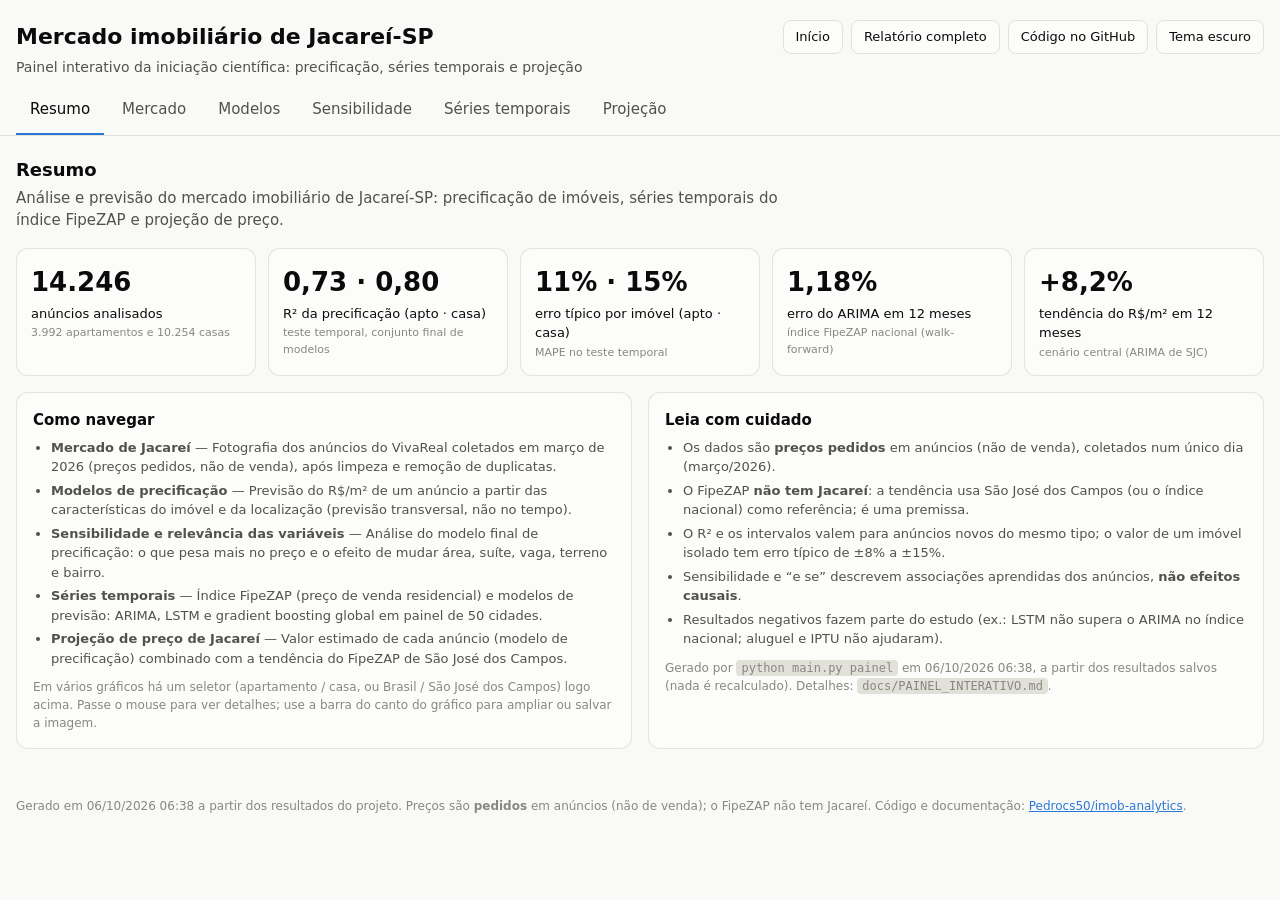
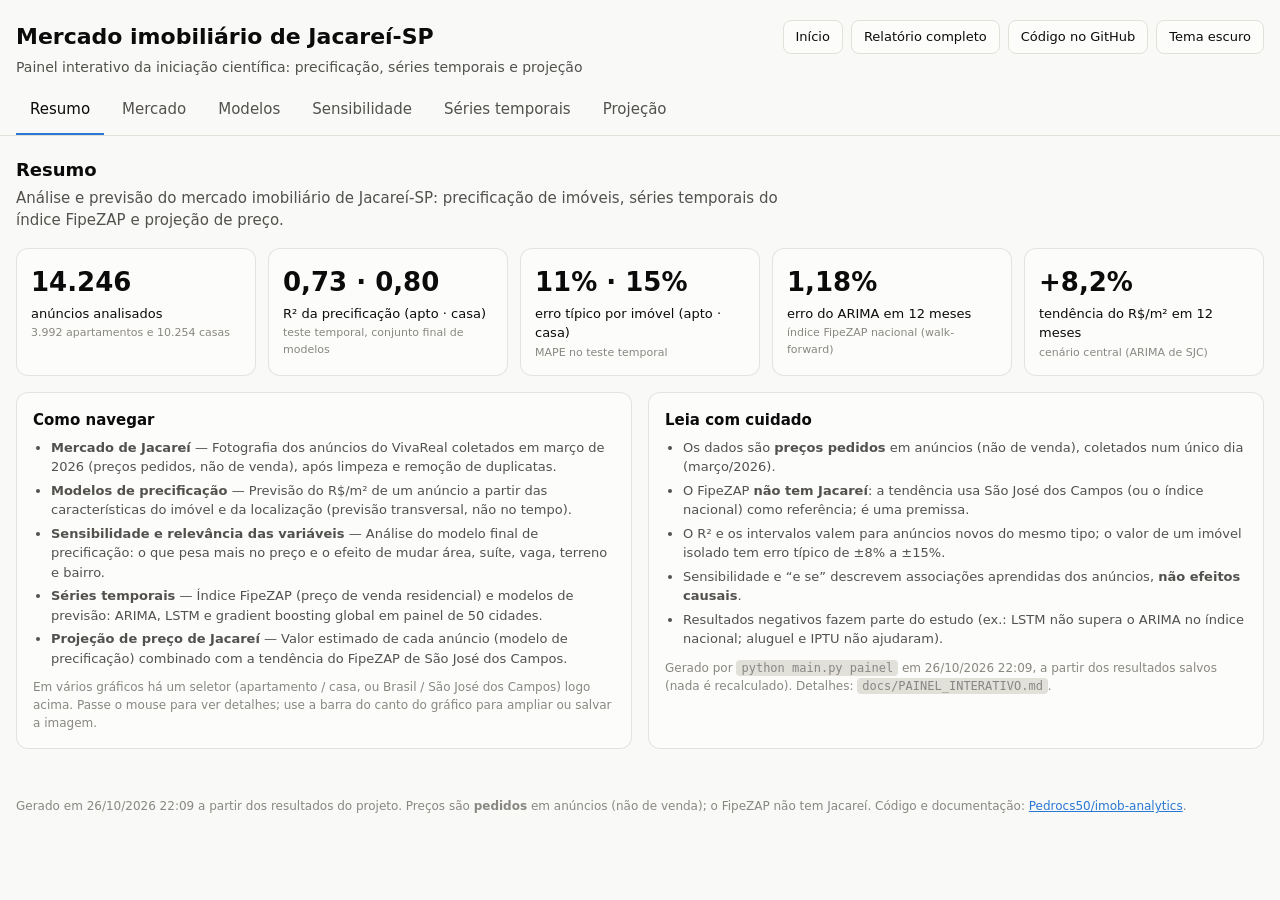
